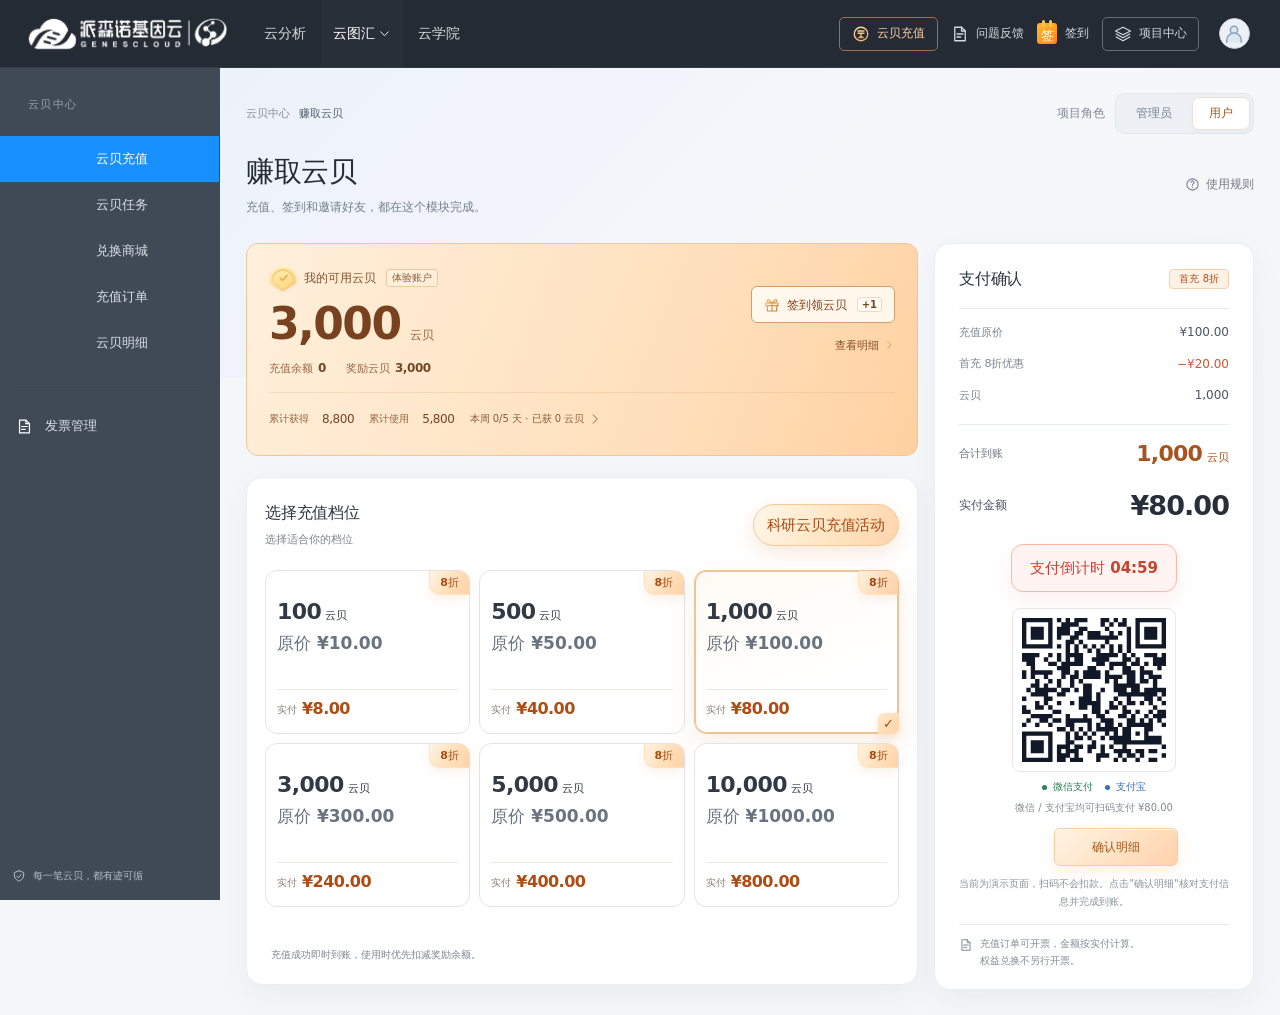
==== index.html @ a784f413 "Fix global click runtime" ====
<!DOCTYPE html>
<html lang="zh-CN">
<head>
  <meta charset="UTF-8">
  <meta name="viewport" content="width=device-width, initial-scale=1.0">
  <meta name="theme-color" content="#404a56">
  <title>云贝中心 · 云图汇</title>
  <style>
    :root{--accent:#d96b24;--accent-dark:#b95317;--accent-soft:#fff0e2;--ink:#29333d;--muted:#7b8791;--line:#e6ebef;--bg:#f6f8fa;--gold:#c48a37;--radius:14px;font-family:"PingFang SC","Hiragino Sans GB","Microsoft YaHei",system-ui,sans-serif;color:var(--ink);font-synthesis:none;--brand:#168286;--brand-soft:#edf6f6;--success:#328365;--success-soft:#ecf7f0}
    *{box-sizing:border-box}body{margin:0;background:var(--bg);font-size:14px;line-height:1.6}button,input,select{font:inherit}button,a{-webkit-tap-highlight-color:transparent}button{cursor:pointer}button{color:inherit}button:disabled{cursor:not-allowed}a{color:inherit;text-decoration:none}button,input,select{outline-offset:4px}button:focus-visible,a:focus-visible{outline:3px solid #edab6c}h1,h2,h3,p{margin:0}button svg{flex-shrink:0}.icon{width:20px;height:20px;fill:none;stroke:currentColor;stroke-width:1.7;stroke-linecap:round;stroke-linejoin:round;flex-shrink:0}.symbols{position:absolute;width:0;height:0;overflow:hidden}.num{font-family:"Avenir Next","DIN Alternate",system-ui,sans-serif;font-variant-numeric:tabular-nums;letter-spacing:-.035em}
    .sidebar{width:218px;background:#fff;position:fixed;left:0;top:0;bottom:0;z-index:20;border-right:1px solid var(--line);display:flex;flex-direction:column;padding:27px 17px 18px}.brand{display:flex;align-items:center;gap:11px;padding:0 14px 29px}.brand-mark{width:34px;height:34px;display:grid;place-items:center;background:var(--brand);border-radius:10px;color:#fff}.brand-mark .icon{width:25px;height:25px;stroke-width:1.8}.brand-name{font-size:23px;font-weight:700;letter-spacing:1px;line-height:1.2}.brand-caption{font-family:"Avenir Next",sans-serif;font-size:9px;letter-spacing:2.5px;color:#85949c;display:block;margin-top:5px}.nav-label{font-size:11px;color:#9ca5ad;padding:9px 17px 12px;letter-spacing:1px}.nav{display:flex;flex-direction:column;gap:7px}.nav-item{display:flex;align-items:center;gap:12px;height:44px;padding:0 15px;border:0;border-radius:8px;width:100%;background:transparent;text-align:left;color:#73808a}.nav-item.active{background:#f0f3f5;color:#33424d;font-weight:650}.nav-item.active:after{content:"";width:5px;height:5px;border-radius:50%;background:#82969f;margin-left:auto}.nav-item:hover{background:#f5f7f9}.nav-divider{height:1px;background:var(--line);margin:23px 14px 17px}.side-foot{margin-top:auto}.side-promo{background:#f3f6f8;padding:18px 15px;border-radius:10px;margin-bottom:17px}.side-promo .icon{color:var(--brand);width:26px;height:26px;margin-bottom:7px}.side-promo strong{display:block;font-size:13px}.side-promo p{font-size:11px;color:var(--muted);margin:4px 0 13px}.side-promo button{width:100%;border:1px solid #dfe6eb;background:#fff;border-radius:6px;padding:6px;font-size:12px;color:#617582}.profile{display:flex;gap:10px;align-items:center;padding:9px}.avatar{display:grid;place-items:center;width:35px;height:35px;border-radius:50%;background:#edf3f5;font-size:14px;color:#66818c;font-weight:600}.profile-info{flex:1;line-height:1.5}.profile-info strong{display:block;font-weight:600;font-size:12px}.profile-info small{color:#9aa6ad;font-size:10px}.profile>.icon{width:15px;color:#9aa6ad}
    .main{margin-left:218px;min-width:0}.topbar{height:69px;background:#fff;border-bottom:1px solid var(--line);padding:0 35px;display:flex;align-items:center;justify-content:space-between;gap:15px}.breadcrumb{display:flex;align-items:center;gap:11px;color:#98a3ac;font-size:12px}.breadcrumb .icon{width:15px;height:15px}.breadcrumb strong{font-weight:500;color:#4b5e6b}.top-actions{display:flex;gap:23px;align-items:center}.top-link{display:flex;gap:6px;align-items:center;background:none;border:0;color:#7a8993;font-size:12px;padding:5px 0}.top-link .icon{width:16px;height:16px}.notice-btn{position:relative;display:grid;place-items:center;border:0;background:none;color:#8796a0;padding:3px}.notice-btn:after{content:"";width:5px;height:5px;background:#d8a35a;border-radius:50%;position:absolute;right:5px;top:3px}.mini-avatar{height:29px;width:29px}.mobile-menu{display:none}.content{max-width:1450px;margin:0 auto;padding:29px 36px 24px}.page-head{display:flex;align-items:center;justify-content:space-between;gap:20px;margin-bottom:24px}.page-head h1{font-size:26px;letter-spacing:-.7px;font-weight:650;margin-bottom:3px}.page-head p{color:var(--muted);font-size:12px}.subtle-btn{background:none;border:0;display:flex;align-items:center;gap:6px;color:#7e8e99;font-size:12px;padding:7px 0}.subtle-btn .icon{width:15px;height:15px}
    .overview{display:grid;grid-template-columns:1.64fr 1fr;gap:19px;margin-bottom:25px}.wallet{padding:24px 28px 19px;border-radius:var(--radius);background:linear-gradient(112deg,#fff3dd 0%,#ffdfb2 55%,#ffbd86 100%);position:relative;overflow:hidden;min-height:208px;border:1px solid #f4dbbf}.wallet-inner{position:relative;z-index:2}.wallet-label{display:flex;align-items:center;gap:7px;color:#a47345;font-size:12px}.wallet-label .icon{width:17px;height:17px;color:#bd843b}.wallet-label .demo-label{font-size:9px;color:#b98c5b;border:1px solid #eacaa2;padding:0 5px;border-radius:3px;margin-left:3px}.balance-row{display:flex;align-items:baseline;gap:9px;margin-top:6px;line-height:1.3}.balance-row strong{font-size:49px;font-weight:650;color:#79421f}.balance-row span{color:#a26e40;font-size:12px}.wallet-under{display:flex;align-items:center;gap:19px;margin-top:12px}.btn{border:1px solid #dfe5ea;border-radius:6px;background:#fff;padding:9px 17px;display:inline-flex;justify-content:center;align-items:center;gap:7px;line-height:1.4;font-size:12px;font-weight:500;transition:background .15s,border-color .15s,transform .15s}.btn:hover{background:#f5f8fa;border-color:#bccbd4}.btn.primary{color:#fff;background:linear-gradient(120deg,#ed923e,#de6b28);border-color:#df782e;box-shadow:0 3px 9px #dc76291a}.btn.primary:hover{background:linear-gradient(120deg,#e58531,#c95a1b);border-color:var(--accent-dark)}.btn .icon{width:14px;height:14px}.wallet-under .btn{padding:7px 14px;font-size:11px;border:1px solid #dfe5ea}.wallet-link{border:0;background:none;color:#a46e3c;font-size:11px;display:flex;align-items:center;gap:4px;padding:3px 0}.wallet-link .icon{width:12px;height:12px}.wallet-bottom{display:flex;align-items:center;gap:22px;margin-top:19px;font-size:10px;color:#ac845d}.wallet-bottom span{display:flex;gap:7px;align-items:center}.wallet-bottom b{font-size:12px;color:#8d6038;font-weight:500}.wallet-bottom .divider{height:10px;width:1px;background:#e8c49c}.wallet-art{position:absolute;right:12px;top:11px;width:245px;height:192px;pointer-events:none}.rights-card{background:#fff;border:1px solid var(--line);border-radius:var(--radius);padding:20px 23px}.panel-heading{display:flex;justify-content:space-between;align-items:center;gap:12px;margin-bottom:15px}.panel-heading h2{font-size:14px;font-weight:600}.panel-heading button{font-size:10px;color:var(--muted);border:0;background:none;display:flex;gap:3px;align-items:center}.panel-heading .icon{width:11px;height:11px}.storage-title{display:flex;align-items:center;gap:9px;margin-bottom:8px;font-size:11px;color:#748591}.storage-title>.icon{color:#7b9da9;width:17px;height:17px}.storage-title strong{font-family:"Avenir Next",system-ui,sans-serif;font-size:13px;font-weight:600;color:#4d6471;margin-left:auto}.storage-title strong span{color:#9cabb4;font-weight:400;font-size:11px}.progress{height:5px;background:#eef3f5;border-radius:3px;overflow:hidden}.progress div{height:100%;background:#85a9b8;border-radius:3px;transition:width .3s}.storage-note{font-size:10px;color:#8b9ba5;margin-top:6px}.rights-bottom{border-top:1px solid var(--line);display:flex;align-items:center;gap:9px;padding-top:13px;margin-top:15px}.rights-icon{width:30px;height:30px;border-radius:7px;background:#eff4f6;color:#7294a3;display:grid;place-items:center}.rights-icon .icon{width:17px;height:17px}.rights-bottom strong{font-size:11px;font-weight:500;display:block}.rights-bottom small{color:#8599a3;font-size:9px;display:block}.tag{display:inline-flex;align-items:center;gap:4px;color:var(--success);font-size:10px;border-radius:4px;background:var(--success-soft);padding:3px 7px;white-space:nowrap}.rights-bottom .tag{margin-left:auto;background:var(--success-soft);color:var(--success)}
    .tabs{display:flex;gap:32px;border-bottom:1px solid #e0e7ec;align-items:center;margin-bottom:22px}.tab{position:relative;display:flex;align-items:center;gap:7px;background:none;border:0;padding:0 1px 14px;font-size:14px;color:#7b8b97;white-space:nowrap}.tab.active{color:#357a8c;font-weight:600}.tab.active:after{content:"";position:absolute;bottom:-1px;height:3px;border-radius:2px;background:#357a8c;left:0;right:0}.tab-count{border-radius:4px;background:#eaf0f3;color:#8599a5;padding:0 5px;font-size:9px}.tab.active .tab-count{background:#e8f2f6;color:#357a8c}.tab-aside{margin-left:auto;font-size:10px;color:#95a4ad;display:flex;align-items:center;gap:5px;padding-bottom:14px;white-space:nowrap}.tab-aside .icon{width:12px;height:12px}.page-panel[hidden]{display:none}.toolbar{display:flex;justify-content:space-between;gap:16px;align-items:center;margin-bottom:19px}.categories{display:flex;gap:7px;flex-wrap:wrap}.category{border:1px solid transparent;border-radius:5px;background:none;padding:5px 12px;color:#7c8c96;font-size:11px;white-space:nowrap}.category.active{background:#eaf1f5;color:#557585;font-weight:600}.category:hover{background:#f0f4f7}.search{position:relative;display:flex;align-items:center}.search .icon{position:absolute;left:10px;width:14px;height:14px;color:#9caab3}.search input{width:192px;background:#fff;border:1px solid var(--line);border-radius:6px;padding:7px 10px 7px 32px;font-size:11px;color:var(--ink);outline-color:#9bbbc9}.search input::placeholder{color:#a6b3bc}.shop-heading{display:flex;align-items:center;gap:9px;margin-bottom:15px}.shop-heading h2{font-size:15px;font-weight:600}.shop-heading span{font-size:10px;color:#97a5ad}.shop-heading .sort{margin-left:auto;border:0;background:none;color:#8b9da8;display:flex;align-items:center;gap:5px;font-size:10px;padding:3px 0}.sort .icon{width:13px;height:13px}.product-grid{display:grid;grid-template-columns:repeat(3,minmax(0,1fr));gap:18px}.product-card{border:1px solid #e1e8ed;background:#fff;border-radius:11px;overflow:hidden;transition:border-color .2s,box-shadow .2s,transform .2s}.product-card:hover{border-color:#c6d5de;box-shadow:0 9px 24px #35516b0d;transform:translateY(-3px)}.product-art{height:128px;position:relative;overflow:hidden;display:grid;place-items:center}.product-art>svg{width:100%;height:100%}.product-badge{position:absolute;top:11px;left:13px;font-size:9px;background:#ffffffd9;padding:2px 7px;border-radius:4px;color:#819890;z-index:1;backdrop-filter:blur(5px)}.product-badge.gold{color:#b7802f;background:#fff8e9}.product-body{padding:16px 18px 17px}.product-body h3{font-size:14px;font-weight:600;letter-spacing:.1px;display:flex;align-items:center;gap:6px}.product-body h3 small{font-size:8px;font-weight:500;background:#f0edf8;color:#8e7ba9;padding:1px 4px;border-radius:3px}.product-desc{font-size:11px;color:#80909b;margin-top:5px;white-space:nowrap}.product-meta{display:flex;gap:7px;align-items:center;font-size:9px;color:#91a0aa;margin-top:12px}.product-meta .icon{width:11px;height:11px}.product-meta i{height:9px;width:1px;background:#e2e8ed;margin:0 2px}.product-footer{display:flex;align-items:center;justify-content:space-between;border-top:1px solid #edf1f4;margin-top:14px;padding-top:13px;gap:7px}.price{display:flex;align-items:baseline;gap:5px;color:#3b5363}.price strong{font-size:23px;font-weight:600;line-height:1}.price span{font-size:10px}.exchange-btn{color:#4d7184;background:#f1f6f9;border:1px solid #dee8ee;border-radius:5px;padding:6px 12px;font-size:11px;white-space:nowrap}.exchange-btn:hover{background:linear-gradient(120deg,#ed923e,#de6b28);color:#fff;border-color:var(--accent)}.exchange-btn:disabled{color:#a2afb8;background:#f3f5f7;border-color:#e4e9ee}.no-results{text-align:center;border:1px dashed #d8e3eb;background:#fff;border-radius:12px;padding:45px;color:#8195a3;grid-column:1/-1;font-size:13px}.no-results .icon{width:36px;height:36px;margin-bottom:8px;color:#a3bac7}.no-results p{font-size:11px;margin-top:4px}
    .bundle{display:flex;align-items:center;gap:17px;background:#f0f4f7;border:1px solid #e0e8ef;border-radius:10px;padding:17px 21px;margin-top:20px}.bundle-icon{background:#f8fafc;border:1px solid #dbe5ee;display:grid;place-items:center;width:42px;height:42px;border-radius:10px;color:#8ca2b6;flex-shrink:0}.bundle-icon .icon{width:24px;height:24px}.bundle-copy{flex:1}.bundle h3{font-size:12px;font-weight:600;color:#557083}.bundle p{font-size:10px;color:#889bab;margin-top:4px}.bundle-cost{font-size:19px;color:#526d81;font-weight:600;white-space:nowrap}.bundle-cost small{font-size:10px;font-weight:400;margin-left:4px}.bundle .btn{background:#fff;border-color:#d8e3eb;color:#648196;font-size:10px;padding:7px 12px;border:1px solid #dfe5ea}.footer{display:flex;align-items:center;justify-content:center;gap:18px;font-size:9px;color:#9daab3;padding-top:24px}.footer span{display:flex;align-items:center;gap:4px}.footer .icon{width:11px;height:11px}.footer button{border:0;background:none;font-size:9px;color:#92a3ae;padding:0}.footer i{height:8px;width:1px;background:#dce5eb}
    .list-card{border:1px solid var(--line);background:#fff;border-radius:11px;overflow:hidden}.list-head{padding:19px 21px;display:flex;align-items:center;gap:12px;border-bottom:1px solid var(--line)}.list-head h2{font-size:14px;font-weight:600}.list-head small{color:#8da0ac;font-size:11px}.list-head .btn{margin-left:auto;padding:6px 11px;font-size:11px;border:1px solid #dfe5ea}.list-tools{display:flex;justify-content:space-between;align-items:center;gap:12px;margin-bottom:18px}.select{appearance:auto;border:1px solid var(--line);border-radius:6px;padding:7px 27px 7px 11px;background:#fff;color:#728b9b;font-size:12px}.table-wrap{overflow-x:auto}table{border-collapse:collapse;width:100%;font-size:12px;white-space:nowrap}th{text-align:left;background:#f8fafc;color:#8b9eab;font-weight:400;font-size:11px;padding:12px 20px}td{padding:18px 20px;border-top:1px solid #eef2f5;color:#758a9b}.order-cell{display:flex;align-items:center;gap:11px}.order-mini{width:37px;height:37px;border-radius:8px;background:#f0f5f8;color:#7b99ae;display:grid;place-items:center}.order-mini .icon{width:21px;height:21px}.order-name{font-size:12px;font-weight:500;color:#465e70}.order-id{font-size:9px;color:#9cabb8;margin-top:3px;font-family:system-ui,sans-serif;letter-spacing:.2px}.table-action{border:0;background:none;color:#3e7f9b;font-size:11px;padding:4px 0;margin-right:13px}.table-action:last-child{margin-right:0}.table-action:hover{text-decoration:underline}.table-action:disabled{color:#a6b4be;cursor:default;text-decoration:none}.subtext{display:block;font-size:10px;color:#98a9b6;margin-top:4px}.tag.pending{background:#fff6e6;color:#b79146}.positive{color:#4c9276}.negative{color:#b0835f}.pagination{display:flex;justify-content:space-between;align-items:center;padding:15px 20px;border-top:1px solid var(--line);font-size:10px;color:#9aabb8}.page-number{display:grid;place-items:center;width:25px;height:25px;background:#edf3f7;color:#62849c;border-radius:4px}.info-line{display:flex;align-items:flex-start;gap:7px;color:#8b9ba7;font-size:11px;margin-top:16px}.info-line .icon{width:14px;height:14px;margin-top:2px}.invoice-banner{display:flex;gap:14px;align-items:center;background:#f0f5fa;border:1px solid #e0e9f2;border-radius:10px;padding:19px 22px;margin-bottom:20px}.invoice-banner>.icon{height:31px;width:31px;color:#789ab5}.invoice-banner h2{font-size:14px;font-weight:600}.invoice-banner p{font-size:11px;color:#849bb0;margin-top:3px}.invoice-banner .btn{margin-left:auto;flex-shrink:0;border:1px solid #dfe5ea}.check-cell{width:20px;padding-right:0}input[type="checkbox"]{accent-color:#3f8798;width:14px;height:14px;vertical-align:middle}.invoice-summary{display:flex;align-items:center;gap:13px;border-top:1px solid var(--line);background:#fbfcfd;padding:16px 20px;font-size:11px;color:#8499ab}.invoice-summary b{color:#405c74;font-size:21px;font-weight:600}.invoice-summary .btn{margin-left:auto;border:1px solid #dfe5ea}.btn:disabled{background:#f1f4f6!important;border-color:#e1e7eb!important;color:#a0acb4!important}.records-summary{display:grid;grid-template-columns:repeat(3,1fr);gap:17px;margin-bottom:20px}.record-stat{padding:18px 22px;border:1px solid var(--line);border-radius:10px;background:#fff}.record-stat span{font-size:11px;color:#879cae}.record-stat strong{display:block;font-size:26px;font-weight:600;color:#4e6b82;margin-top:5px}
    .overlay{position:fixed;inset:0;z-index:100;background:#24374755;backdrop-filter:blur(4px);display:flex;align-items:center;justify-content:center;padding:20px}.overlay[hidden]{display:none}.modal{width:490px;max-width:100%;max-height:calc(100dvh - 40px);overflow-y:auto;background:#fff;border-radius:16px;box-shadow:0 22px 90px #1c334833;animation:rise .18s ease-out}.modal-top{padding:23px 25px 0;display:flex;justify-content:space-between;align-items:center;gap:12px}.modal-top h2{font-size:18px;font-weight:600}.close-btn{display:grid;place-items:center;width:27px;height:27px;border-radius:6px;border:0;background:#f2f5f7;color:#8c9eab}.close-btn .icon{width:17px;height:17px}.modal-content{padding:20px 25px 24px}.modal-intro{font-size:12px;color:#8296a7;margin-bottom:18px}.exchange-preview{background:#f4f7fa;border:1px solid #e5ecf2;border-radius:9px;padding:17px;display:flex;gap:13px;align-items:center;margin-bottom:17px}.exchange-preview>.icon{width:31px;height:31px;color:#799cb6}.exchange-preview h3{font-size:14px;font-weight:600}.exchange-preview p{font-size:11px;color:#8ca1b2;margin-top:5px}.detail-line{display:flex;justify-content:space-between;align-items:center;padding:9px 0;gap:15px;font-size:12px;color:#8298aa}.detail-line strong{font-size:13px;color:#4f6a81;font-weight:500;text-align:right}.detail-line .price{font-size:22px;font-weight:600;color:#3b5363}.detail-line.total{border-top:1px solid var(--line);margin-top:8px;padding-top:15px}.modal-note{display:flex;align-items:flex-start;gap:7px;border-radius:7px;padding:11px 12px;background:#fff8eb;color:#a16f29;font-size:10px;margin-top:15px;line-height:1.8;border:1px solid #f2dfbc}.modal-note .icon{width:14px;height:14px;margin-top:2px}.modal-actions{display:flex;justify-content:flex-end;gap:10px;margin-top:24px}.modal-actions .btn{min-width:88px;border:1px solid #dfe5ea}.modal-error{font-size:11px;color:#c24e4e;background:#fff2f0;padding:9px 12px;border-radius:6px;margin-top:14px}.modal-error[hidden]{display:none}.success-icon{display:grid;place-items:center;width:58px;height:58px;border-radius:50%;background:var(--success-soft);margin:4px auto 15px;color:var(--success)}.success-icon .icon{width:29px;height:29px;stroke-width:2}.success-title{text-align:center;font-size:21px!important;font-weight:600}.success-desc{text-align:center;color:#8aa0b0;font-size:12px;margin-top:8px;margin-bottom:23px}.modal-links{display:flex;gap:9px;justify-content:center}.field{display:flex;flex-direction:column;gap:7px;margin-bottom:16px}.field label{font-size:12px;color:#526777}.field label span{color:#df883d}.field input,.field select{padding:10px 12px;border:1px solid #dbe3e9;border-radius:6px;background:#fff;font-size:12px;color:#3a5264;width:100%;outline-color:#8caebf}.field input::placeholder{color:#aab8c3}.field small{font-size:10px;color:#90a0ae}.radio-group{display:flex;gap:11px;margin-bottom:18px}.radio-btn{background:#fff;border:1px solid #dce5ec;border-radius:6px;flex:1;padding:9px;text-align:center;font-size:12px;color:#839bab}.radio-btn.selected{background:#eef5f9;border-color:#9cbccd;color:#4e7d97}.form-row{display:grid;grid-template-columns:1fr 1fr;gap:15px}.rule{margin-bottom:18px}.rule h3{font-size:13px;font-weight:600;margin-bottom:5px}.rule p{font-size:12px;color:#8097a8;line-height:1.9}.rule:last-child{margin-bottom:0}.toast{position:fixed;top:23px;left:calc(50% + 95px);transform:translateX(-50%);z-index:200;display:flex;align-items:center;gap:8px;color:var(--success);background:#fff;border:1px solid #d3e9db;box-shadow:0 7px 26px #274f3916;border-radius:8px;padding:11px 20px;font-size:12px;max-width:calc(100vw - 30px)}.toast[hidden]{display:none}.toast .icon{width:17px;height:17px;flex-shrink:0}.privacy-note{font-size:10px;color:#96a6b5;line-height:1.8;margin-top:12px}.modal-body-open{overflow:hidden}@keyframes rise{from{opacity:0;transform:translateY(8px)}to{opacity:1;transform:translateY(0)}}
    @media(min-width:1550px){.content{padding-top:35px}.overview{margin-bottom:30px}.wallet{min-height:222px;padding:27px 32px}.wallet-art{right:30px;top:17px}.product-art{height:145px}.product-body{padding:20px 22px}.product-desc{margin-top:7px;color:#80909b}.product-meta{margin-top:16px;color:#91a0aa}.product-footer{margin-top:17px;padding-top:16px;border-top:1px solid #edf1f4}.product-grid{gap:22px}.rights-card{padding:24px 26px}.rights-bottom{margin-top:20px;padding-top:18px}}
    @media(max-width:1180px){.sidebar{width:190px;padding-left:12px;padding-right:12px}.brand{padding-left:11px;gap:8px}.brand-name{font-size:21px}.main{margin-left:190px}.content{padding:25px}.topbar{padding:0 25px}.wallet-art{width:195px;right:-5px;opacity:.75}.wallet{padding-left:23px}.wallet-bottom{gap:11px}.overview{grid-template-columns:1.45fr 1fr;gap:15px}.product-body{padding:14px}.product-desc{font-size:10px;color:#80909b}.product-grid{gap:13px}.product-footer{gap:5px;border-top:1px solid #edf1f4}.exchange-btn{padding:6px 9px;color:#4d7184;background:#f1f6f9;border:1px solid #dee8ee}.tab-aside{display:none;color:#95a4ad}.categories{gap:2px}.category{padding:5px 9px;color:#7c8c96}.search input{width:165px;outline-color:#9bbbc9}.rights-card{padding:20px}.toast{left:calc(50% + 90px);color:var(--success);border:1px solid #d3e9db;box-shadow:0 7px 26px #274f3916}}
    @media(max-width:960px){.sidebar{width:76px;padding:26px 10px 15px}.brand{padding:0 10px 29px}.brand>div:last-child,.nav-label,.nav-item span,.nav-item.active:after,.nav-divider,.side-promo,.profile-info,.profile>.icon{display:none;color:#9aa6ad}.nav{gap:12px}.nav-item{justify-content:center;padding:0;color:#73808a}.nav-item .icon{width:22px;height:22px}.profile{justify-content:center;padding:5px}.main{margin-left:76px}.overview{grid-template-columns:1.35fr 1fr}.wallet-art{width:185px;right:-30px;opacity:.6}.wallet-bottom{font-size:9px}.wallet-bottom b{font-size:11px}.top-actions{gap:17px}.product-grid{gap:13px}.product-body h3{font-size:13px}.product-desc{white-space:normal;min-height:32px;line-height:1.7;color:#80909b}.product-art{height:115px}.product-meta{font-size:8px;gap:4px;color:#91a0aa}.exchange-btn{font-size:10px;padding:6px 8px;color:#4d7184;background:#f1f6f9;border:1px solid #dee8ee}.price strong{font-size:21px}.bundle{gap:12px;padding:15px;background:#f0f4f7;border:1px solid #e0e8ef}.bundle-cost{font-size:17px;color:#526d81}.toast{left:calc(50% + 35px);color:var(--success);border:1px solid #d3e9db;box-shadow:0 7px 26px #274f3916}}
    @media(max-width:760px){.content{padding:22px 20px}.topbar{height:59px;padding:0 20px}.top-actions .top-link{display:none;color:#7a8993}.page-head h1{font-size:23px}.page-head{margin-bottom:19px}.overview{grid-template-columns:1fr}.wallet{min-height:206px}.wallet-art{right:5px;opacity:1;width:245px}.rights-card{display:none}.product-grid{grid-template-columns:repeat(2,minmax(0,1fr));gap:14px}.product-body{padding:15px}.product-desc{font-size:10px;min-height:auto;color:#80909b}.product-art{height:119px}.product-meta{font-size:9px;gap:6px;color:#91a0aa}.exchange-btn{font-size:11px;color:#4d7184;background:#f1f6f9;border:1px solid #dee8ee}.tabs{gap:23px;margin-bottom:18px;border-bottom:1px solid #e0e7ec}.tab{font-size:12px;padding-bottom:12px;color:#7b8b97}.toolbar{flex-wrap:wrap;gap:13px}.categories{order:1;flex-basis:100%;gap:5px}.search{margin-left:auto}.search input{width:177px;outline-color:#9bbbc9}.toolbar .search{display:none}.category{font-size:10px;padding:5px 10px;color:#7c8c96}.bundle-copy p{max-width:230px}.bundle-cost{display:none;color:#526d81}.bundle .btn{font-size:10px;border:1px solid #dfe5ea;background:#fff;border-color:#d8e3eb;color:#648196}.footer{gap:9px;font-size:8px;color:#9daab3}.record-stat{padding:15px}.record-stat strong{font-size:22px;color:#4e6b82}.list-head{padding:17px}.invoice-banner{padding:17px;background:#f0f5fa;border:1px solid #e0e9f2}.invoice-banner p{max-width:290px;color:#849bb0}.invoice-banner .btn{font-size:10px;padding:7px;border:1px solid #dfe5ea}.list-tools{flex-wrap:wrap}.table-wrap table{min-width:640px}}
    @media(max-width:520px){.sidebar{display:none}.main{margin-left:0}.mobile-menu{display:grid}.topbar{height:54px;padding:0 17px}.breadcrumb{gap:8px;font-size:11px;color:#98a3ac}.top-actions{gap:13px}.content{padding:22px 16px}.page-head h1{font-size:24px}.page-head p{font-size:11px}.subtle-btn{font-size:10px;color:#7e8e99}.overview{margin-bottom:23px}.wallet{padding:22px 23px 18px;min-height:205px}.wallet-art{width:195px;right:-13px;top:25px}.balance-row strong{font-size:47px}.wallet-bottom{font-size:9px;gap:17px}.wallet-bottom b{font-size:11px}.tabs{gap:24px;overflow-x:auto;border-bottom:1px solid #e0e7ec}.tab{font-size:12px;flex-shrink:0;color:#7b8b97}.tab-count{font-size:8px;background:#eaf0f3;color:#8599a5}.category{padding:5px 9px;color:#7c8c96}.categories{gap:3px}.toolbar{margin-bottom:17px}.shop-heading h2{font-size:14px}.shop-heading span{font-size:9px;color:#97a5ad}.product-grid{gap:11px}.product-art{height:103px}.product-badge{top:8px;left:9px;font-size:8px;padding:1px 5px;color:#819890}.product-body{padding:12px}.product-body h3{font-size:12px}.product-body h3 small{display:none;background:#f0edf8;color:#8e7ba9}.product-desc{font-size:9px;min-height:31px;line-height:1.7;margin-top:5px;color:#80909b}.product-meta{font-size:8px;gap:4px;margin-top:10px;color:#91a0aa}.product-meta .icon{width:10px;height:10px}.product-footer{flex-wrap:wrap;padding-top:11px;margin-top:11px;gap:10px;border-top:1px solid #edf1f4}.price strong{font-size:22px}.price span{font-size:9px}.exchange-btn{font-size:10px;padding:5px 8px;width:100%;color:#4d7184;background:#f1f6f9;border:1px solid #dee8ee}.bundle{padding:14px;gap:10px;flex-wrap:wrap;background:#f0f4f7;border:1px solid #e0e8ef}.bundle-icon{width:34px;height:34px;border-radius:8px;background:#f8fafc;border:1px solid #dbe5ee;color:#8ca2b6}.bundle-icon .icon{width:20px;height:20px}.bundle h3{font-size:11px;color:#557083}.bundle p{font-size:9px;color:#889bab}.bundle .btn{margin-left:auto;padding:6px 9px;border:1px solid #dfe5ea;background:#fff;border-color:#d8e3eb;color:#648196}.bundle-copy{min-width:180px}.bundle .btn{display:none;border:1px solid #dfe5ea;background:#fff;border-color:#d8e3eb;color:#648196}.footer{flex-wrap:wrap;gap:10px;line-height:1.2;padding:22px 0 5px;color:#9daab3}.footer span:first-child{flex-basis:100%;justify-content:center}.toast{left:50%;top:14px;min-width:230px;font-size:11px;color:var(--success);border:1px solid #d3e9db;box-shadow:0 7px 26px #274f3916}.records-summary{gap:8px}.record-stat{padding:13px 11px}.record-stat span{font-size:9px;color:#879cae}.record-stat strong{font-size:22px;color:#4e6b82}.list-head h2{font-size:13px}.list-head small{font-size:9px;color:#8da0ac}.list-head{padding:15px 13px;gap:7px}.list-head .btn{padding:5px 8px;font-size:9px;border:1px solid #dfe5ea}.info-line{font-size:10px;color:#8b9ba7}.invoice-banner{gap:10px;padding:15px;background:#f0f5fa;border:1px solid #e0e9f2}.invoice-banner>.icon{width:25px;color:#789ab5}.invoice-banner h2{font-size:12px}.invoice-banner p{font-size:9px;color:#849bb0}.invoice-banner .btn{display:none;border:1px solid #dfe5ea}.invoice-summary{gap:8px;font-size:10px;padding:14px 12px;background:#fbfcfd;color:#8499ab}.invoice-summary b{font-size:19px;color:#405c74}.invoice-summary .btn{padding:7px 10px;font-size:11px;border:1px solid #dfe5ea}.overlay{padding:13px;background:#24374755}.modal{max-height:calc(100dvh - 26px);box-shadow:0 22px 90px #1c334833}.modal-content{padding:18px 20px 22px}.modal-top{padding:21px 20px 0}.form-row{gap:10px}.modal-note{font-size:9px;background:#fff8eb;color:#a16f29;border:1px solid #f2dfbc}.list-tools .search input{width:155px;outline-color:#9bbbc9}}
    .checkin-bonus{font-family:"Avenir Next",system-ui,sans-serif;font-size:10px;font-weight:600;background:#ffffff30;border:1px solid #ffffff40;line-height:1.3;padding:1px 5px;border-radius:4px;margin-left:3px}.wallet-under .btn:disabled{background:#f1f4f6!important;border-color:#e1e7eb!important;color:#a0acb4!important;box-shadow:none}.wallet-checkin-hint{font-size:10px}
    [hidden]{display:none!important}
    @media(prefers-reduced-motion:reduce){*,*:before,*:after{animation:none!important;transition:none!important;scroll-behavior:auto!important}}
  
    .tag.neutral{background:#f0f3f5;color:#8b9ba8}.record-stat strong.positive{color:var(--success)}.wallet-week-link{border:0;background:none;display:flex;align-items:center;gap:4px;padding:0;font-size:10px;color:#a77849;text-align:left}.wallet-week-link .icon{width:11px;height:11px}.wallet-week-link:hover{text-decoration:underline}.wallet-under .btn.is-signed{background:#fff4e4!important;border-color:#e9ceac!important;color:#ab8051!important;box-shadow:none}
    .modal.checkin-modal{width:810px}.checkin-modal .modal-top{padding:26px 30px 0}.checkin-modal .modal-content{padding:18px 30px 28px}.checkin-intro{display:flex;justify-content:space-between;gap:12px;align-items:center;margin-bottom:20px}.checkin-intro p{font-size:12px;color:#8192a0}.checkin-period{font-size:10px;color:#8297a6;background:#f3f6f8;border-radius:20px;padding:4px 10px;white-space:nowrap}.checkin-summary{display:grid;grid-template-columns:1.2fr 1fr 1fr;gap:12px;margin-bottom:25px}.checkin-stat{background:#f7f9fb;border:1px solid #edf1f5;border-radius:10px;padding:16px 18px}.checkin-stat>span{display:block;font-size:11px;color:#8496a5}.checkin-stat strong{font-size:27px;font-weight:600;color:#3a5163;display:flex;align-items:baseline;gap:5px;margin-top:5px;line-height:1.3}.checkin-stat small{font-size:11px;font-weight:400;color:#94a4b0;letter-spacing:0;white-space:nowrap}.checkin-stat.reward strong{color:#de8132}.checkin-stat.reward{background:#fffbf3;border-color:#f5e9d4}.checkin-track-head{display:flex;justify-content:space-between;align-items:center;gap:8px;margin-bottom:14px}.checkin-track-head strong{font-size:12px;font-weight:500;color:#5a7181}.checkin-track-head>span{font-size:10px;color:#9aa7b1}.checkin-days{display:grid;grid-template-columns:repeat(5,minmax(0,1fr));gap:9px;margin-bottom:23px}.checkin-day{text-align:center;padding:13px 2px 10px;position:relative;border-radius:11px;background:#fafbfc;border:1px solid #edf1f4}.checkin-day .day-amount{display:block;color:#8c9baa;font-size:17px;font-weight:600;margin-bottom:7px;line-height:1.2}.checkin-day .day-label{display:block;font-size:10px;color:#8194a2;margin-top:7px}.checkin-day .day-state{display:block;min-height:16px;font-size:9px;color:#a3afba;margin-top:3px}.checkin-day .day-coin{width:45px;height:45px;margin:0 auto;border-radius:50%;display:grid;place-items:center;background:linear-gradient(140deg,#fff8de,#f7db99);border:2px solid #fae3a7;box-shadow:inset 0 0 0 3px #fff0c2;color:#c79d45}.day-coin .icon{width:24px;height:24px;stroke-width:1.6}.checkin-day.milestone .day-amount{color:#d98b37}.checkin-day.current{border-color:#efbd79;background:#fff8ed;box-shadow:0 3px 9px #c98c3e0c}.checkin-day.current .day-state{color:#c58a3a}.checkin-day.current .day-amount{color:#d97e26}.checkin-day.done{background:#f8faf9;border-color:#e4ece7}.checkin-day.done .day-coin{background:#f2f4ee;border-color:#e2e6d7;box-shadow:inset 0 0 0 3px #f9faf4;color:#8eac91}.checkin-day.done .day-amount{color:#a2b3a7}.checkin-day.done .day-state{color:#679979}.checkin-day.done .day-label{color:#8a9e91}.checkin-success{display:flex;align-items:center;gap:9px;padding:11px 14px;background:#eff8f2;border:1px solid #dbebdf;border-radius:8px;color:#4b8761;font-size:12px;margin-bottom:18px}.checkin-success .icon{width:17px;height:17px}.checkin-success strong{font-weight:600}.checkin-bottom{display:flex;align-items:center;gap:22px;margin-bottom:18px}.checkin-progress{flex:1}.checkin-progress-label{display:flex;justify-content:space-between;gap:9px;font-size:10px;color:#8b9eaa;margin-bottom:7px}.checkin-progress-label strong{color:#5f7d8d;font-weight:500}.checkin-progress .progress{height:5px}.checkin-progress .progress>div{background:#9bb5c3}.checkin-bottom .btn{min-width:170px;padding:11px 16px}.checkin-rules{border-top:1px solid #edf1f4;padding-top:15px;display:flex;gap:8px;align-items:flex-start;font-size:10px;color:#94a4b0;line-height:1.9}.checkin-rules>.icon{width:14px;height:14px;margin-top:2px;color:#b5c1ca}.checkin-rules b{color:#738a9b;font-weight:500}.checkin-milestone-note{font-size:9px;color:#bb914d;margin-top:5px}
    @media(max-width:620px){.checkin-modal .modal-top{padding:22px 20px 0}.checkin-modal .modal-content{padding:16px 17px 22px}.checkin-intro{gap:6px;align-items:flex-start}.checkin-intro p{font-size:11px;max-width:180px}.checkin-period{font-size:9px;padding:4px 7px}.checkin-summary{gap:8px;margin-bottom:20px}.checkin-stat{padding:12px 10px}.checkin-stat>span{font-size:9px}.checkin-stat strong{font-size:23px}.checkin-stat small{font-size:9px}.checkin-stat:last-child small{display:none}.checkin-days{gap:4px;margin-bottom:19px}.checkin-day{padding:11px 0 8px;border-radius:7px}.checkin-day .day-amount{font-size:14px;margin-bottom:8px}.checkin-day .day-coin{width:31px;height:31px;border-width:1px;box-shadow:inset 0 0 0 2px #fff0c2}.day-coin .icon{width:18px;height:18px}.checkin-day .day-label{font-size:8px}.checkin-day .day-state{font-size:7px}.checkin-track-head strong{font-size:11px}.checkin-track-head>span{font-size:9px}.checkin-bottom{flex-direction:column;gap:14px;align-items:stretch}.checkin-progress-label{font-size:10px}.checkin-bottom .btn{width:100%}.checkin-rules{font-size:9px}.checkin-success{font-size:11px;padding:10px}.wallet-week-link{font-size:9px}}

    /* Readable controls, clear outcomes and complete mobile flows. */
    :root{--muted:#617381}
    .nav-label{color:#72818c}.nav-item{color:#5b6d7a}.brand-caption{color:#667e8b}.profile-info small{font-size:11px;color:#687e8b}
    .notice-btn:after{display:none}.top-link,.breadcrumb{font-size:12px;color:#617583}.subtle-btn{font-size:12px;color:#617583;min-height:40px}
    .page-head p{font-size:13px}.btn{font-size:13px;min-height:40px}.btn .icon{width:16px;height:16px}.close-btn{width:40px;height:40px}
    .wallet{min-height:246px}.wallet-label{color:#85592e;font-size:13px}.wallet-label .demo-label{font-size:10px;color:#88623c}.wallet-under .btn{min-height:40px;font-size:12px}.wallet-link{font-size:12px;min-height:40px;color:#855c35}
    .wallet-bottom{font-size:11px;color:#855d39;flex-wrap:wrap;gap:10px 18px}.wallet-bottom b{font-size:13px;color:#704624}.wallet-week-link{font-size:12px;color:#80562f;min-height:32px}.wallet-week-link .icon{width:14px;height:14px}.wallet-under .btn.is-signed{color:#735233!important}
    .wallet-art{top:14px;right:7px}.rights-card{padding:22px}.panel-heading h2{font-size:15px}.panel-heading button{font-size:12px;min-height:36px;color:#5e7583}.storage-title{font-size:13px;color:#5a707e}.storage-title strong{font-size:15px}.storage-title strong span{color:#647987;font-size:12px}.storage-note{font-size:12px;color:#617886}.rights-bottom strong{font-size:13px}.rights-bottom small{font-size:11px;color:#617886}.tag{font-size:11px}.tag.neutral{color:#617381}.rights-bottom{margin-top:18px}.rights-demo{font-size:11px;color:#6c7e89;margin-top:8px}
    .tabs{gap:30px;position:sticky;top:0;z-index:12;background:var(--bg);padding-top:10px}.tab{font-size:14px;color:#5e7381;min-height:44px}.tab-count{font-size:10px;color:#5e7381}.tab-aside{font-size:11px;color:#617886}
    .category{font-size:12px;color:#5b7180;min-height:36px}.search input{font-size:13px;min-height:40px;width:218px;color:#3a5264}.search input::placeholder{color:#748593}.shop-heading{flex-wrap:wrap;gap:8px}.shop-heading h2{font-size:16px}.shop-heading>span{font-size:12px;color:#617886}.shop-heading .sort{font-size:12px;padding:8px 26px 8px 10px;min-height:40px;background:#fff;border:1px solid var(--line);border-radius:6px;color:#526b7b;max-width:165px}
    .product-body h3{font-size:15px;line-height:1.5;min-height:23px}.product-desc{font-size:12px;white-space:normal;color:#617583;line-height:1.7;min-height:41px}.product-meta{font-size:11px;color:#627987;flex-wrap:wrap;gap:5px}.product-meta .icon{width:13px;height:13px}.product-badge{font-size:10px;color:#536e65}.product-body h3 small{font-size:10px}.price span{font-size:12px}.exchange-btn{min-height:40px;font-size:12px;padding:8px 13px}.exchange-btn.needs-more{color:#8b622e;background:#fff8ed;border-color:#ead8bb}.exchange-btn.needs-more:hover{background:#fff0d9;color:#79501e}.mobile-art{display:none}
    .bundle h3{font-size:14px;color:#465f70}.bundle p{font-size:12px;color:#617583}.bundle-cost small{font-size:12px}.bundle .btn{font-size:12px}.footer,.footer button{font-size:11px;color:#647a88}.footer{line-height:1.6}.footer button{min-height:32px}
    table{font-size:13px}th{font-size:12px;color:#627887}td{color:#536d7e}.order-name{font-size:13px}.order-id{font-size:11px;color:#6a7e8d;overflow-wrap:anywhere}.table-action{font-size:12px;min-height:36px;color:#2e6f86}.subtext{font-size:11px;color:#637c8d}.list-head small{font-size:12px;color:#637c8d}.list-head .btn{font-size:12px;min-height:36px}.list-head h2{font-size:15px}.info-line,.pagination{font-size:12px;color:#617886}.page-number{display:none}.record-stat span{font-size:12px;color:#617886}.invoice-banner p{font-size:12px;color:#617886}.invoice-summary{font-size:13px;color:#5c7485}.invoice-summary .btn{min-height:42px}.tag.pending{color:#916820}.positive{color:#287451}.negative{color:#8e6140}.select-all-mobile{display:none}
    .modal-intro,.success-desc{font-size:13px;color:#617583}.exchange-preview p{font-size:12px;color:#617583}.exchange-preview{align-items:flex-start}.exchange-preview>.icon{margin-top:4px}.exchange-preview h3{font-size:15px}.exchange-preview .outcome{color:#3f6676;font-size:12px;margin-top:8px}.exchange-preview .scope{font-size:12px;margin-top:8px;color:#617583}.detail-line{font-size:13px;color:#617583;align-items:flex-start}.detail-line strong{font-size:13px;color:#3e596d;overflow-wrap:anywhere;min-width:0}.detail-line>span{flex-shrink:0}.modal-note{font-size:12px}.modal-error{font-size:12px}.rule p,.privacy-note{font-size:13px;color:#617583}.field label{font-size:13px}.field input,.field select{font-size:14px;min-height:44px}.field small{font-size:12px;color:#617583}.radio-btn{font-size:13px;min-height:42px}.field input[aria-invalid=true]{border-color:#bd504a;background:#fffafa}.field-error{font-size:12px;color:#b4443d;line-height:1.5}.draft-hint{font-size:12px;color:#657c8b;margin-top:12px}.shortfall{color:#925e20;font-weight:500}
    .checkin-intro p{font-size:13px;color:#617583}.checkin-period{font-size:12px;color:#526d7c}.checkin-stat>span{font-size:12px;color:#617583}.checkin-stat small{font-size:12px;color:#617583}.checkin-track-head strong{font-size:13px}.checkin-track-head>span{font-size:12px;color:#617583}.checkin-day .day-label{font-size:12px;color:#526f80}.checkin-day .day-state{font-size:10px;color:#617583;min-height:18px}.checkin-day .day-amount{color:#5d7586}.checkin-day.done .day-amount{color:#4e7b60}.checkin-day.done .day-label,.checkin-day.done .day-state{color:#477855}.checkin-progress-label,.checkin-rules{font-size:12px;color:#617583}.checkin-rules b{color:#4e697b}.checkin-next{font-size:12px;color:#617583;margin:-4px 0 18px}.checkin-next b{color:#9c6127;font-weight:500}
    @media(max-width:1180px){.product-grid{grid-template-columns:repeat(2,minmax(0,1fr))}.overview{grid-template-columns:1.3fr 1fr}.wallet-art{width:170px;right:-6px;opacity:.55}.wallet-bottom{gap:8px 12px}.wallet-bottom .divider:last-of-type{display:none}.wallet-week-link{flex-basis:100%}.toolbar{flex-wrap:wrap}.search input{width:200px}.rights-card{padding:18px}}
    @media(max-width:760px){.overview{grid-template-columns:1fr;gap:12px}.rights-card{display:block;padding:15px 18px}.rights-card .panel-heading{margin-bottom:9px}.rights-bottom{padding-top:10px;margin-top:10px}.rights-demo{display:none}.wallet-art{width:218px;opacity:.85;right:5px}.wallet-week-link{flex-basis:auto}.wallet-bottom .divider:last-of-type{display:block}.toolbar .search{display:flex;width:100%;order:2;margin:0}.toolbar .search input{width:100%}.toolbar .categories{flex-basis:100%}.categories{gap:5px}.category{font-size:12px;padding:7px 9px}.bundle-cost{display:block}.bundle{flex-wrap:wrap}.bundle-copy{min-width:180px}.bundle-copy p{max-width:none}.bundle-cost{margin-left:54px}.bundle .btn{display:inline-flex;margin-left:auto}.tabs{gap:22px}.tab{font-size:13px}.shop-heading>span{font-size:11px}.shop-heading .sort{font-size:12px}.table-wrap{overflow:visible}.table-wrap table{min-width:0;white-space:normal}.table-wrap thead{display:none}.table-wrap tbody{display:block;padding:0 15px}.table-wrap tr{display:grid;grid-template-columns:1fr 1fr;gap:12px 16px;padding:18px 0;border-bottom:1px solid var(--line)}.table-wrap tr:last-child{border-bottom:0}.table-wrap td{display:block;border:0;padding:0;min-width:0;font-size:13px}.table-wrap td:before{content:attr(data-label);display:block;font-size:11px;color:#6c808e;margin-bottom:4px}.table-wrap td.record-title{grid-column:1/-1}.table-wrap td.record-title:before,.table-wrap td.record-actions:before,.table-wrap td[colspan]:before{display:none}.table-wrap td.record-actions{grid-column:1/-1;display:flex;gap:24px;padding-top:3px}.table-wrap td.record-actions .table-action{min-height:44px;padding:7px 0;font-size:13px}.table-wrap td[colspan]{grid-column:1/-1}.order-cell{align-items:flex-start}.order-name{font-size:14px}.order-id{font-size:11px}.order-mini{width:36px;height:36px}.check-cell{width:auto!important;grid-column:1/-1}.table-wrap td.check-cell{display:flex;align-items:center;min-height:32px}.table-wrap td.check-cell:before{display:none}.table-wrap td.check-cell input{width:20px;height:20px;margin:0 9px 0 0}.table-wrap td.check-cell:after{content:'选择此订单';font-size:12px;color:#5d7483}.table-wrap td.check-cell:has(input:disabled):after{content:'已申请，无需重复选择'}.table-wrap .check-cell:has(input:disabled){opacity:.65}.select-all-mobile{display:flex;align-items:center;gap:9px;font-size:13px;color:#536d7e;padding:12px 15px;border-bottom:1px solid var(--line);min-height:48px}.select-all-mobile input{width:20px;height:20px}.invoice-summary{position:sticky;bottom:0;z-index:5;box-shadow:0 -4px 18px #334f6310;flex-wrap:wrap;padding:12px 15px;gap:10px;font-size:12px}.invoice-summary b{font-size:20px}.list-card{overflow:clip}.invoice-banner{flex-wrap:wrap}.invoice-banner .btn{display:inline-flex;margin-left:43px;min-height:36px}.invoice-banner p{font-size:12px}.list-head small{display:none}.records-summary{gap:8px}.record-stat{padding:14px 10px}.record-stat span{font-size:11px}.record-stat strong{font-size:23px}.info-line{font-size:12px}.table-action{min-height:44px}.list-tools .search{width:100%;margin-left:0}.list-tools .search input{width:100%}}
    @media(max-width:520px){.content{padding:20px 16px}.page-head{gap:8px}.page-head p{font-size:12px}.subtle-btn{font-size:11px}.wallet{padding:22px;min-height:284px}.wallet-art{width:172px;right:-8px;top:34px;opacity:.7}.wallet-bottom{display:grid;grid-template-columns:1fr 1fr;gap:6px 14px;margin-top:17px}.wallet-bottom .divider{display:none!important}.wallet-bottom>span{white-space:nowrap;font-size:11px;gap:8px}.wallet-bottom b{font-size:13px}.wallet-week-link{grid-column:1/-1;min-height:38px;font-size:12px;position:relative;z-index:2}.wallet-under{gap:16px}.wallet-under .btn{font-size:12px;min-height:44px}.wallet-link{font-size:12px;min-height:44px}.rights-card{padding:13px 16px}.panel-heading h2{font-size:14px}.panel-heading button{font-size:12px}.storage-title{font-size:12px}.storage-note{font-size:11px}.rights-bottom strong{font-size:12px}.rights-bottom small{font-size:11px}.tag{font-size:10px}.tabs{gap:0;justify-content:space-between;padding-top:5px;overflow:visible}.tab{font-size:13px;gap:4px;padding:10px 0;min-height:48px}.tab-count{font-size:10px}.categories{gap:2px}.category{font-size:12px;padding:9px 8px;min-height:44px}.shop-heading{gap:8px;margin-bottom:12px}.shop-heading>span{display:none}.shop-heading h2{font-size:15px}.shop-heading .sort{min-height:44px;max-width:150px}.product-grid{grid-template-columns:1fr;gap:13px}.product-card{display:grid;grid-template-columns:88px minmax(0,1fr)}.product-card:hover{transform:none}.product-art{height:100%;min-height:188px;background:var(--art-bg)}.product-art>svg{display:none}.mobile-art{display:grid;place-items:center;width:51px;height:51px;background:#ffffffad;border-radius:14px;color:var(--art-color);position:absolute;left:18px;top:42px}.mobile-art .icon{width:31px;height:31px;stroke-width:1.5}.product-badge{top:112px;left:50%;transform:translateX(-50%);font-size:10px;white-space:nowrap;padding:2px 5px}.product-body{padding:15px 13px}.product-body h3{font-size:14px;min-height:0}.product-body h3 small{display:none}.product-desc{font-size:12px;min-height:0;line-height:1.65;margin-top:5px}.product-meta{font-size:11px;margin-top:10px;gap:4px;line-height:1.5}.product-meta i{display:none}.product-meta>span:last-child{flex-basis:100%;margin-left:17px}.product-footer{flex-wrap:nowrap;gap:8px;margin-top:11px;padding-top:11px}.price{gap:4px}.price strong{font-size:23px}.price span{font-size:11px}.exchange-btn{width:auto;min-height:44px;padding:8px 10px;font-size:12px}.exchange-btn.needs-more{font-size:11px;padding:8px}.bundle{gap:12px;padding:16px}.bundle-icon{width:36px;height:36px}.bundle-copy{min-width:210px}.bundle h3{font-size:13px}.bundle p{font-size:12px}.bundle-cost{font-size:21px;margin-left:48px}.bundle .btn{display:inline-flex;font-size:12px;min-height:44px}.footer{font-size:10px;gap:7px 12px}.footer span{font-size:10px}.footer button{font-size:11px;min-height:40px}.invoice-banner h2{font-size:14px}.invoice-banner p{font-size:12px}.invoice-banner .btn{font-size:12px}.list-head h2{font-size:15px}.list-head .btn{font-size:12px;min-height:44px}.invoice-summary .btn{font-size:12px;min-height:44px}.list-tools{gap:10px}.overlay{padding:12px}.modal{max-height:calc(100dvh - 24px);border-radius:14px}.modal-top{padding:16px 18px 0}.modal-top h2{font-size:18px}.modal-content{padding:14px 18px 20px}.modal-actions{gap:10px;margin-top:20px}.modal-actions .btn{min-height:44px}.modal-note{font-size:12px}.form-row{grid-template-columns:1fr;gap:0}.field{margin-bottom:15px}.modal-links .btn{min-height:44px}.success-desc{font-size:13px}.checkin-modal .modal-top{padding:16px 14px 0}.checkin-modal .modal-content{padding:12px 14px 20px}.checkin-intro{flex-direction:column;gap:10px;margin-bottom:15px}.checkin-intro p{font-size:12px;max-width:none}.checkin-period{font-size:11px}.checkin-summary{gap:6px;margin-bottom:19px;grid-template-columns:1.15fr .85fr 1fr}.checkin-stat{padding:12px 8px}.checkin-stat>span{font-size:10px;white-space:nowrap}.checkin-stat strong{font-size:24px;gap:3px;flex-wrap:wrap}.checkin-stat small{font-size:10px}.checkin-stat:last-child small{display:none}.checkin-track-head{align-items:flex-start}.checkin-track-head strong{font-size:12px}.checkin-track-head>span{font-size:10px}.checkin-days{gap:4px}.checkin-day{padding:12px 0 8px}.checkin-day .day-amount{font-size:15px}.checkin-day .day-label{font-size:10px}.checkin-day .day-state{font-size:9px}.checkin-day .day-coin{width:30px;height:30px}.checkin-rules,.checkin-progress-label,.checkin-next{font-size:11px}.checkin-bottom .btn{min-height:46px}.checkin-success{font-size:12px}.toast{font-size:12px;max-width:calc(100% - 32px);width:max-content;white-space:normal}.record-stat strong{font-size:22px}}

    .close-btn{width:44px;height:44px}.notice-btn{width:44px;height:44px}.radio-btn{color:#526f80}.field input::placeholder{color:#718491}
    @media(max-width:520px){.wallet{min-height:0}.bundle-copy{min-width:0;flex-basis:calc(100% - 48px)}.top-actions{gap:5px}}
    @media(max-width:360px){.product-card{grid-template-columns:74px minmax(0,1fr)}.mobile-art{left:12px}.bundle-cost{margin-left:0}.checkin-day .day-coin{width:27px;height:27px}.checkin-day .day-state{font-size:8px}}

    /* Orange marks selected pages and actions that spend points or request invoices. */
    .tabs .tab.active{color:#b95317}.tabs .tab.active:after{background:#d96b24}.tabs .tab.active .tab-count{background:#fff0df;color:#ad5019}
    .exchange-btn:not(.needs-more),.table-action.invoice-apply,.btn.primary:not(:disabled){background:linear-gradient(120deg,#c35b1b,#b94e16);border-color:#be551a;color:#fff;box-shadow:0 3px 8px #c76a2314}
    .exchange-btn:not(.needs-more):hover,.table-action.invoice-apply:hover,.btn.primary:not(:disabled):hover{background:linear-gradient(120deg,#b65318,#a94311);border-color:#ae4b15;color:#fff}
    .table-action.invoice-apply{display:inline-flex;align-items:center;justify-content:center;padding:8px 13px;min-height:36px;border:1px solid #be551a;border-radius:6px;font-weight:500;line-height:1.4;white-space:nowrap;text-decoration:none}
    .tag.to-invoice{background:#fff0dd;color:#a94b12;border:1px solid #f0cc9f;padding:3px 8px;font-weight:500}
    [data-invoice-filter=available]{display:inline-flex;align-items:center;gap:7px;color:#a74d16;background:#fff8ee;border-color:#f1d8b9}
    [data-invoice-filter=available].active{background:#fff0dd;color:#a44812;border-color:#e9bf8d;font-weight:600}
    .invoice-filter-count{display:inline-grid;place-items:center;min-width:19px;height:19px;padding:0 5px;border-radius:5px;font-size:11px;background:#f8ddbb;color:#93400e;font-variant-numeric:tabular-nums}
    @media(max-width:760px){.table-wrap td.record-actions .invoice-apply{min-height:44px;padding:9px 14px}}


    :root{--action-gradient:linear-gradient(125deg,#ffe9c6 0%,#ffd19e 48%,#f5b886 100%);--action-hover:linear-gradient(125deg,#ffe0b2 0%,#ffc78f 48%,#efa56e 100%);--action-ink:#844018}
    .sidebar .nav{margin-top:12px}
    .exchange-btn:not(.needs-more),.table-action.invoice-apply,.btn.primary:not(:disabled){background:var(--action-gradient);border-color:#efc49d;color:var(--action-ink);border-radius:9px;font-weight:600;box-shadow:inset 0 1px 0 #ffffff8c,0 3px 9px #b86a2220}
    .exchange-btn:not(.needs-more):hover,.table-action.invoice-apply:hover,.btn.primary:not(:disabled):hover{background:var(--action-hover);border-color:#e7b382;color:#73350f;box-shadow:inset 0 1px 0 #ffffff73,0 4px 11px #b86a2226}
    #wallet-checkin:not(.is-signed){background:linear-gradient(125deg,#ffc783,#f6a562)!important;color:#70370f;border-color:#eab178}
    #wallet-checkin .checkin-bonus{border-color:#b66b293d;background:#ffffff80}
    #panel-orders [data-order-detail],#panel-orders .list-head .btn{display:inline-flex;align-items:center;justify-content:center;min-height:38px;padding:8px 13px;border:1px solid #e0e6eb;border-radius:9px;background:linear-gradient(145deg,#fff,#f0f4f7);color:#526d7e;line-height:1.4;text-decoration:none;box-shadow:inset 0 1px 0 #fff}
    #panel-orders [data-order-detail]:hover,#panel-orders .list-head .btn:hover{background:linear-gradient(145deg,#fbfcfd,#e8eff4);border-color:#cdd9e2}
    #panel-orders .record-actions{white-space:nowrap}#panel-orders .record-actions .table-action{vertical-align:middle}
    #invoice-filters .category{display:inline-flex;align-items:center;gap:7px}#invoice-filters .category:not([data-invoice-filter=available]) .invoice-filter-count{background:#e8eef2;color:#5e7585}
    .invoice-pagination{display:flex;justify-content:space-between;align-items:center;gap:12px;padding:13px 20px;border-top:1px solid var(--line);font-size:12px;color:#617886}.invoice-pagination nav{display:flex;gap:5px;align-items:center}.invoice-page-btn{border:1px solid #e1e7ec;background:#fff;border-radius:7px;min-width:32px;min-height:34px;padding:4px 9px;font-size:12px;color:#526f80}.invoice-page-btn.current{background:#fff0df;border-color:#ecc79f;color:#9a4a1b}.invoice-page-btn:disabled{opacity:.45;cursor:default}.invoice-page-btn:not(:disabled):hover{background:#f5f8fa}.invoice-page-btn.current:hover{background:#ffe8cd}#panel-invoices .list-card{scroll-margin-top:75px}
    @media(max-width:760px){#panel-orders .record-actions .table-action{min-height:44px;padding:9px 14px}.invoice-pagination{flex-wrap:wrap;padding:14px 15px}.invoice-pagination nav{margin-left:auto}.invoice-page-btn{min-width:39px;min-height:44px}.invoice-pagination #invoice-record-total{flex-basis:100%}.invoice-filter-count{font-size:10px;min-width:18px}.categories#invoice-filters{gap:5px}.categories#invoice-filters .category{font-size:12px;padding:8px}}

    .invoice-download{display:inline-flex;align-items:center;justify-content:center;gap:6px;color:#486f7f;background:linear-gradient(145deg,#fff,#eef4f7);border:1px solid #dae5eb;border-radius:8px;padding:7px 11px;min-height:36px;text-decoration:none;white-space:nowrap}.invoice-download .icon{width:15px;height:15px}.invoice-download:hover{background:#eaf2f6;text-decoration:none}.invoice-download:disabled{opacity:.5}
    @media(max-width:760px){.table-wrap td.record-actions .invoice-download{min-height:44px;padding:9px 14px}}

    /* Keep orange as the primary accent and distinguish each ledger total. */
    #panel-ledger .balance-stat{background:linear-gradient(125deg,#fff1df,#fffaf4);border-color:#f0cda5;border-left-color:#f2b67c}
    #panel-ledger .earned-stat{background:linear-gradient(125deg,#eff8f3,#fcfefd);border-color:#d5e9de;border-left-color:#82c6a4}
    #panel-ledger .spent-stat{background:linear-gradient(125deg,#eff5fc,#fcfdff);border-color:#d9e5f3;border-left-color:#94bfdf}
    #panel-ledger .balance-stat span{color:#b97c46}#panel-ledger .balance-stat strong{color:#b95719!important}
    #panel-ledger .earned-stat span{color:#5f9c81}#panel-ledger .earned-stat strong{color:#2a8568!important}
    #panel-ledger .spent-stat span{color:#6d93bb}#panel-ledger .spent-stat strong{color:#386fb2!important}
    #panel-ledger #ledger-filters .category.active{background:#fff0df;border-color:#efcda6;color:#a74d18}
    #panel-ledger .page-number{background:#fff0df;color:#a74d18}

    /* Global navigation follows the supplied GenesCloud reference. */
    .topbar{position:fixed;inset:0 0 auto;height:72px;z-index:30;padding:0 26px 0 20px;gap:30px;background:#404a56;border-bottom:1px solid #56616d;color:#f5f7fa;justify-content:flex-start}
    .platform-brand{display:flex;align-items:center;flex-shrink:0;width:254px;height:60px}
    .platform-brand img{display:block;width:254px;height:auto}
    .platform-nav{display:flex;align-self:stretch;align-items:stretch;gap:30px;margin-left:18px}
    .platform-item{display:flex;align-items:center;justify-content:center;gap:3px;padding:0 14px;border:0;background:transparent;color:#f3f5f7;font-size:17px;white-space:nowrap}
    .platform-item .icon{width:13px;height:13px;transform:rotate(90deg)}.topbar .top-coin{display:inline-flex;align-items:center;gap:7px;min-height:36px;padding:0 11px;border:1px solid #f2b07766;border-radius:4px;background:transparent;color:#f7c691;font-size:14px;white-space:nowrap}.topbar .top-coin .icon{width:18px;height:18px;color:#f2b077}.topbar .top-coin:hover{border-color:#f2b077;background:#f2b07714;color:#ffd9a5}.topbar .top-coin:focus-visible{outline:2px solid #f2b077;outline-offset:2px}
    .platform-item:hover,.platform-item.current{background:#ffffff05}
    .topbar .top-actions{margin-left:auto;gap:25px;flex-shrink:0}
    .topbar .top-link{display:inline-flex;gap:7px;min-height:44px;padding:0;color:#f3f5f7;font-size:14px;white-space:nowrap}
    .topbar .top-link .icon{width:18px;height:18px}
    .signin-badge{position:relative;display:grid;place-items:center;width:24px;height:25px;margin-right:1px;background:linear-gradient(145deg,#ffba32,#ff8612);border-radius:3px;color:#fff;font-size:16px;font-weight:600;line-height:1;padding-top:3px}
    .signin-badge:before,.signin-badge:after{content:"";position:absolute;top:-3px;width:3px;height:7px;border-radius:2px;background:#ffc45b}
    .signin-badge:before{left:5px}.signin-badge:after{right:5px}
    .topbar .project-link{min-height:36px;padding:0 11px;border:1px solid #d5dbe2;border-radius:2px}
    .topbar .project-link:hover,.topbar .top-link:hover{color:#fff;background:#ffffff0a}
    .topbar .profile-button{border:0;padding:0;background:transparent;border-radius:50%;display:grid;place-items:center;min-width:44px;min-height:44px}
    .topbar .mini-avatar{width:37px;height:37px;background:#f4f6f8;border:1px solid #c6ced8;color:#8dabc2}
    .topbar .mini-avatar .icon{width:27px;height:27px;fill:#dce8f0;stroke:#89a5bf}
    .sidebar{top:72px;background:#303842;border-right-color:#303842;padding-top:22px;color:#d6dce4}
    .sidebar .nav{margin-top:0;gap:8px}
    .sidebar .nav-item{color:#c8d0da;border-radius:6px;font-size:14px;height:46px}
    .sidebar .nav-item:hover{background:#3c4652;color:#fff}
    .sidebar .nav-item.active{background:#444e5a;color:#fff;font-weight:600;box-shadow:inset 3px 0 0 #eea466}
    .sidebar .nav-item.active:after{display:none}
    .main{padding-top:72px}
    @media(max-width:1180px){.topbar{gap:18px;padding:0 20px}.platform-brand,.platform-brand img{width:230px}.platform-nav{gap:17px;margin-left:0}.platform-item{font-size:16px;padding:0 11px}.topbar .top-actions{gap:18px}}
    @media(max-width:1100px){.platform-brand,.platform-brand img{width:206px}.platform-nav{gap:5px}.platform-item{font-size:15px;padding:0 9px}.topbar{gap:14px}.topbar .top-actions{gap:12px}.topbar .feedback-link{font-size:0;gap:0}.topbar .feedback-link .icon{width:19px;height:19px}.topbar .project-link{font-size:13px;padding:0 8px}.sidebar{padding-top:18px}}
    @media(max-width:820px){.topbar{display:grid;grid-template-columns:minmax(0,1fr) auto;grid-template-rows:60px 46px;height:106px;padding:0 16px;gap:0 12px}.platform-brand,.platform-brand img{width:206px}.platform-brand{height:60px}.platform-nav{grid-column:1/-1;grid-row:2;margin:0;justify-content:center;gap:32px;border-top:1px solid #ffffff12}.platform-item{padding:0 10px;font-size:14px}.topbar .top-actions{grid-column:2;grid-row:1;gap:10px}.topbar .feedback-link,.topbar .project-link{display:none}.topbar .top-signin{font-size:13px;gap:5px}.topbar .mini-avatar{width:32px;height:32px}.topbar .profile-button{min-width:36px}.signin-badge{width:21px;height:23px;font-size:14px}.sidebar{top:106px}.main{padding-top:106px}}
    @media(max-width:360px){.platform-brand,.platform-brand img{width:182px}.topbar{padding:0 12px;column-gap:8px}.topbar .top-actions{gap:6px}.platform-nav{gap:22px}}
    #order-filters .category{display:inline-flex;align-items:center;gap:7px}
    #order-filters .order-filter-count{display:inline-grid;place-items:center;min-width:20px;height:20px;padding:0 5px;border-radius:5px;background:#e8eef2;color:#5e7585;font-size:11px;font-variant-numeric:tabular-nums}
    #order-filters .category.active{background:#fff0df;color:#a74d18}
    #order-filters .category.active .order-filter-count{background:#f9dfc0;color:#9a4a1b}
    #panel-orders .list-card{scroll-margin-top:90px}
    @media(max-width:820px){#panel-orders .list-card{scroll-margin-top:124px}}
    @media(max-width:760px){#orders-total{flex-basis:100%}}
</style>
  <style>
/* Wallet, recharge, usage analytics and invitations share the existing orange system. */
[hidden]{display:none!important}.tabs{gap:25px;overflow-x:auto;scrollbar-width:thin;justify-content:flex-start}.tabs .tab{flex-shrink:0}.tab-aside{display:none}.wallet{min-height:248px}.wallet-breakdown{display:flex;gap:17px;font-size:11px;color:#8d6038;margin-top:5px}.wallet-breakdown b{margin-left:5px;font-size:12px;font-weight:600}.wallet-under{margin-top:13px}.wallet-under .btn{min-height:37px}.wallet-under #wallet-checkin{background:#ffffffb8!important;color:#875024;border-color:#e6b889;box-shadow:none}.wallet-bottom{margin-top:15px}.section-heading{display:flex;align-items:center;justify-content:space-between;gap:20px;margin-bottom:14px}.section-heading h2{font-size:18px;font-weight:650}.section-heading p,.surface-heading p{font-size:12px;color:#72818e;margin-top:4px}.period-switch{display:flex;padding:4px;background:#edf1f4;border-radius:9px;gap:3px;flex-shrink:0}.period-switch button{border:0;background:transparent;color:#657581;font-size:12px;padding:7px 13px;border-radius:6px;white-space:nowrap}.period-switch button.active{background:#fff;color:#b45a22;box-shadow:0 1px 4px #24374a0a;font-weight:600}.period-caption{display:flex;justify-content:space-between;gap:12px;color:#81909b;font-size:11px;margin-bottom:17px}.date-range{display:flex;align-items:center;gap:10px;margin:15px 0;flex-wrap:wrap;color:#70818f;font-size:12px}.date-range label{display:flex;gap:8px;align-items:center}.date-range input{border:1px solid #dce4e9;background:#fff;padding:7px 10px;border-radius:6px;color:#445d6c}.date-range [role=alert]{color:#b8443c}.dashboard-stats{display:grid;grid-template-columns:repeat(4,minmax(0,1fr));gap:15px;margin-bottom:18px}.metric{padding:20px 21px;background:#fff;border:1px solid var(--line);border-radius:12px}.metric>span{font-size:12px;color:#697e8c}.metric>strong{display:block;font-size:31px;line-height:1.5;margin:4px 0;color:#445e73;font-weight:650}.metric>small{display:block;font-size:10px;color:#84939d}.metric-orange{background:#fff7ed;border-color:#f1d9ba}.metric-orange>strong{color:#ba5b20}.metric-blue>strong{color:#3b74b5}.metric-green>strong{color:#2e8468}.surface{background:#fff;border:1px solid var(--line);border-radius:12px;min-width:0;overflow:hidden}.surface-heading{display:flex;align-items:center;justify-content:space-between;gap:14px;padding:20px 22px 15px}.surface-heading h3{font-size:14px;font-weight:650}.surface-heading .btn{font-size:11px;flex-shrink:0;padding:7px 12px}.charts-layout{display:grid;grid-template-columns:minmax(0,1.7fr) minmax(280px,1fr);gap:18px;margin-bottom:18px}.usage-trend{height:300px;min-height:300px;margin:0 10px}.chart-key{display:flex;align-items:center;gap:6px;font-size:11px;color:#83939f;white-space:nowrap}.chart-key i{width:7px;height:7px;background:#e58b48;border-radius:2px}.chart-empty{font-size:12px;color:#7e909e;text-align:center;padding:0 15px 17px}.usage-categories{padding:9px 22px 12px;min-height:236px}.category-usage{display:block;background:none;border:0;width:100%;text-align:left;padding:9px 0;color:#5a7080}.category-usage>span{display:flex;justify-content:space-between;align-items:baseline;font-size:12px;margin-bottom:7px;gap:10px}.category-usage b{font-size:13px;font-weight:600;color:#486575}.category-usage small{font-size:10px;color:#8a99a3;margin-left:5px}.category-track{height:6px;background:#f1f4f6;border-radius:3px;overflow:hidden}.category-track i{display:block;height:100%;border-radius:3px;background:var(--category-color,#e58b48)}.category-total{margin:0 22px;padding:14px 0;border-top:1px solid var(--line);font-size:11px;color:#8696a2}.category-total strong{font-size:18px;color:#536d7d;margin:0 6px}.usage-row{display:flex;align-items:center;gap:12px;padding:16px 22px;border-top:1px solid #edf1f4}.usage-row .order-mini{width:34px;height:34px}.usage-row-copy{flex:1;min-width:0}.usage-row-copy strong{display:block;font-size:12px;font-weight:500;color:#435d6d}.usage-row-copy small{display:block;color:#8b9ba6;font-size:10px;margin-top:3px}.usage-row .usage-value{color:#b65b23;font-size:18px;margin-right:8px;white-space:nowrap}.usage-row button.table-action{white-space:nowrap;font-size:11px}.empty-state{padding:38px 22px;text-align:center;color:#8294a0;font-size:12px}.empty-state>.icon{width:28px;height:28px;display:block;margin:0 auto 10px;color:#9baeb9}.recharge-promo{display:flex;align-items:center;justify-content:space-between;gap:25px;padding:27px 31px;border-radius:13px;background:linear-gradient(112deg,#fff0da,#ffe1bd 72%,#ffd0a6);border:1px solid #f1d4b1;margin-bottom:19px}.eyebrow{font-size:9px;letter-spacing:1.7px;color:#ad7b52;font-family:system-ui,sans-serif}.recharge-promo h2{font-size:25px;color:#744727;font-weight:650;margin:5px 0}.recharge-promo p{font-size:12px;color:#a47b59}.first-offer{display:flex;flex-direction:column;align-items:center;justify-content:center;min-width:145px;padding-left:25px;border-left:1px solid #dca57050}.first-offer>span:first-child{font-size:11px;color:#a56e3a}.first-offer>strong{font-family:system-ui,sans-serif;font-size:54px;line-height:1.2;font-weight:600;color:#b96526}.first-offer strong small{font-size:20px;margin-left:5px}.first-offer>span:last-child{font-size:10px;color:#a47b59;margin-top:5px}.recharge-layout{display:grid;grid-template-columns:minmax(0,1.8fr) minmax(270px,1fr);gap:18px;margin-bottom:20px;align-items:stretch}.recharge-plans{display:grid;grid-template-columns:repeat(3,minmax(0,1fr));gap:13px;padding:7px 22px 15px}.recharge-plan{position:relative;display:flex;flex-direction:column;align-items:flex-start;border:1px solid #dfe6eb;border-radius:9px;padding:18px 15px 15px;background:#fff;text-align:left;min-height:146px;color:#506877}.recharge-plan:hover{border-color:#e2b58e;background:#fffcf8}.recharge-plan.selected{border-color:#e7a66f;background:#fff6ea;box-shadow:inset 0 0 0 1px #edbb8c}.plan-amount{font-size:24px;font-family:system-ui,sans-serif;font-weight:600;color:#3f5667;line-height:1.4}.plan-amount small{font-size:12px;margin-right:3px;font-weight:400}.plan-points{font-size:12px;color:#6b7e8b;margin:5px 0}.plan-bonus{font-size:11px;color:#ad672c;margin-top:4px}.plan-note{font-size:10px;color:#9aa8b1;margin-top:4px}.plan-rate{position:absolute;right:9px;top:10px;border-radius:4px;background:#f5e6d4;color:#aa6939;padding:1px 5px;font-size:9px}.recharge-plan.selected:after{content:'✓';display:grid;place-items:center;position:absolute;right:-1px;bottom:-1px;width:22px;height:22px;background:#e4a16b;color:#fff;border-radius:9px 0 8px 0;font-size:12px}.quiet-note{font-size:11px;color:#8194a2;line-height:1.8;padding:0 22px 20px}.checkout-summary{padding-bottom:22px}.checkout-summary .surface-heading{padding-bottom:20px}.checkout-summary>.quote-line,.checkout-summary>.quote-total,.checkout-summary>.quote-pay{margin:0 22px}.quote-line{display:flex;justify-content:space-between;gap:15px;align-items:center;padding:6px 0;font-size:12px;color:#788d9b}.quote-line strong{font-size:13px;font-weight:500;color:#4c6679}.quote-line.quote-discount strong{color:#b87334}.quote-total{display:flex;align-items:baseline;justify-content:space-between;gap:12px;border-top:1px dashed #e5e9ed;padding:15px 0;margin-top:13px!important;font-size:12px;color:#6d8392}.quote-total>strong{font-size:28px;color:#ba6025;font-weight:600}.quote-total small{font-size:11px;margin-left:5px;font-weight:400;letter-spacing:0}.quote-pay{display:flex;justify-content:space-between;align-items:baseline;font-size:12px;color:#6d8392;padding:6px 0 15px}.quote-pay strong{font-size:25px;font-weight:600;color:#4b6375}.recharge-submit{display:flex;width:calc(100% - 44px);margin:0 22px;min-height:42px}.checkout-invoice{display:flex;gap:7px;align-items:flex-start;margin:13px 22px 0;font-size:10px;color:#8496a2;line-height:1.8}.checkout-invoice .icon{width:14px;height:14px;margin-top:3px}.recharge-history .table-wrap{border-top:1px solid var(--line)}.recharge-history .table-action{font-size:11px}.recharge-date{font-size:10px;color:#8b9da8;margin-top:3px}.table-demo{font-size:9px;font-weight:400;color:#91a0aa;margin-left:5px}.invite-layout{display:grid;grid-template-columns:minmax(0,1.6fr) minmax(300px,1fr);gap:18px;margin-bottom:18px}.invite-hero{background:linear-gradient(125deg,#fff1dc,#ffdeb9);border:1px solid #efd3b1;border-radius:12px;padding:30px 32px}.invite-hero h2{font-size:27px;font-weight:650;color:#745031;line-height:1.6;margin:9px 0 13px}.invite-hero>p{font-size:12px;color:#a28162;line-height:1.9}.invite-rewards{display:flex;gap:25px;margin-top:26px}.invite-rewards>div{flex:1}.invite-rewards span{font-size:11px;color:#9d7b5a;display:block}.invite-rewards strong{display:block;font-size:30px;color:#ac602a;font-weight:600;margin-top:4px;white-space:nowrap}.invite-rewards small{font-size:10px;font-weight:400;letter-spacing:0;margin-left:5px}.invite-code-card{display:flex;flex-direction:column;align-items:center;text-align:center;padding:30px 20px 0}.invite-code-card>.eyebrow{color:#8e9fa9}.invite-code-card h3{font-size:14px;margin-top:11px;font-weight:600}.invite-code{font-family:system-ui,sans-serif;font-size:30px;letter-spacing:3px;color:#516b7d;font-weight:600;margin:18px 0}.invite-code-card>.btn{width:100%;max-width:240px;min-height:41px}.invite-code-card>p{font-size:11px;color:#8b9da8;line-height:1.8;margin:15px 0 22px}.invite-account{display:flex;width:calc(100% + 40px);border-top:1px solid var(--line);background:#fafcfd;justify-content:center;gap:20px;margin-top:auto;padding:14px 10px;font-size:11px;color:#889ba8}.invite-account b{color:#537280;font-size:14px;font-weight:600;margin:0 3px}.invite-steps{padding:22px 30px;display:flex;gap:24px;align-items:center;margin-bottom:18px}.invite-steps>div{display:flex;align-items:center;gap:12px;flex:1}.invite-steps b{font-family:system-ui,sans-serif;font-size:24px;color:#c6d1d9;font-weight:500}.invite-steps strong{display:block;font-size:12px;color:#586f7e;font-weight:600}.invite-steps small{display:block;font-size:10px;color:#9aa9b3;margin-top:3px}.invite-steps>.icon{width:14px;height:14px;color:#cbd5dc}.invite-record{display:flex;justify-content:space-between;align-items:center;gap:14px;padding:18px 22px;border-top:1px solid var(--line)}.invite-record strong{font-size:12px;font-weight:500;display:block}.invite-record small{font-size:10px;color:#879ba8}.invite-record .positive{font-size:19px}.payment-options{display:flex;gap:10px;margin:14px 0}.payment-options button{flex:1;border:1px solid #dfe7ed;border-radius:8px;padding:10px;background:#fff;color:#5e7889;font-size:12px}.payment-options button.selected{border-color:#e6b083;background:#fff5e8;color:#ad6229}.payment-demo{background:#f5f8fa;color:#788f9e;border-radius:7px;padding:11px;font-size:11px;margin-top:17px;line-height:1.8}.invoice-only-note{color:#a86830;background:#fff7eb;border:1px solid #f0d8b7;border-radius:8px;padding:11px 14px;font-size:12px;display:flex;gap:8px;align-items:flex-start;margin-bottom:16px}.invoice-only-note .icon{width:17px;height:17px;margin-top:1px}.source-pill{display:inline-block;background:#edf3f6;color:#7c929f;padding:1px 5px;border-radius:4px;font-size:9px;margin:0 0 3px}.ledger-tools{display:flex;gap:10px;align-items:center;flex-wrap:wrap}.ledger-tools select{font-size:12px;color:#667f8f;padding:8px 10px;border:1px solid #dfe6eb;border-radius:6px;background:#fff}.usage-detail-modal{width:680px}.modal-list-pagination{display:flex;gap:12px;align-items:center;justify-content:space-between;margin-top:18px;font-size:11px;color:#8196a4}.modal-list-pagination nav{display:flex;gap:6px}.copied-message{color:#2c8464;font-size:11px;text-align:center;padding:7px}.usage-dialog-list{border:1px solid var(--line);border-radius:8px;overflow:hidden}.usage-dialog-list .usage-row:first-child{border-top:0}.usage-dialog-list .usage-row{padding:13px 15px}.modal-top h2{line-height:1.5}
@media(max-width:1180px){.tabs{gap:21px}.tabs .tab{font-size:13px}.recharge-plans{gap:10px;padding-left:17px;padding-right:17px}.plan-amount{font-size:23px}.recharge-plan{padding:17px 11px 13px}.charts-layout{grid-template-columns:minmax(0,1.55fr) minmax(230px,1fr)}.metric{padding:17px 16px}.metric>small{font-size:10px}.invite-hero{padding:27px 26px}.invite-rewards{gap:12px}.invite-rewards strong{font-size:27px}}
@media(max-width:960px){.dashboard-stats{gap:10px}.metric{padding:16px 13px}.metric>strong{font-size:28px}.recharge-layout{grid-template-columns:minmax(0,1.65fr) minmax(240px,1fr)}.recharge-plans{grid-template-columns:repeat(2,minmax(0,1fr))}.recharge-plan{min-height:132px}.charts-layout{grid-template-columns:minmax(0,1fr)}.category-surface .usage-categories{min-height:0;display:grid;grid-template-columns:1fr 1fr;gap:0 25px}.category-total{text-align:right}.invite-layout{grid-template-columns:minmax(0,1.3fr) minmax(265px,1fr)}.invite-hero h2{font-size:23px}.invite-rewards{gap:10px}.invite-rewards strong{font-size:24px}.invite-steps{gap:15px;padding:20px}.invite-steps>div{gap:9px}.invite-steps small{font-size:9px}}
@media(max-width:760px){.tabs{gap:23px;justify-content:flex-start;overflow-x:auto;scrollbar-width:none;scroll-padding:10px}.tabs::-webkit-scrollbar{display:none}.tabs .tab{font-size:13px;min-height:48px}.wallet{min-height:260px}.wallet-bottom{margin-top:14px}.wallet-breakdown{font-size:11px;gap:18px}.wallet-under .btn{min-height:42px}.section-heading{align-items:flex-start;flex-wrap:wrap;gap:12px}.section-heading h2{font-size:17px}.period-switch{width:100%;justify-content:space-between}.period-switch button{flex:1;padding:9px 8px;font-size:12px}.period-caption{font-size:10px;flex-wrap:wrap;gap:3px}.dashboard-stats{grid-template-columns:repeat(2,minmax(0,1fr));gap:10px}.metric{padding:16px}.metric>span{font-size:12px}.metric>strong{font-size:28px;margin:4px 0}.metric>small{font-size:10px;line-height:1.6}.surface-heading{padding:18px 17px 13px}.surface-heading p{font-size:11px}.surface-heading h3{font-size:14px}.surface-heading .btn{min-height:40px;padding:7px 10px;font-size:11px}.usage-trend{margin:0 5px}.charts-layout{gap:13px;margin-bottom:13px}.category-surface .usage-categories{padding:3px 17px 12px;gap:0 19px}.category-total{margin:0 17px}.usage-row{padding:15px 17px;gap:9px}.usage-row .usage-value{font-size:17px;margin-right:0}.usage-row-copy strong{font-size:12px}.usage-row-copy small{font-size:10px}.usage-row .order-mini{display:none}.usage-row .table-action{min-height:44px;margin:0}.recharge-layout{grid-template-columns:1fr;gap:13px}.recharge-promo{padding:22px;gap:15px}.recharge-promo h2{font-size:22px}.recharge-promo p{font-size:11px}.first-offer{min-width:92px;padding-left:15px}.first-offer strong{font-size:43px}.first-offer>span:first-child{font-size:10px}.first-offer>span:last-child{font-size:9px}.recharge-promo .eyebrow{font-size:8px;letter-spacing:1.1px}.recharge-plans{grid-template-columns:repeat(3,minmax(0,1fr));gap:10px;padding:8px 17px 14px}.recharge-plan{min-height:133px;padding:18px 11px 12px}.plan-amount{font-size:24px}.plan-points{font-size:11px}.plan-bonus{font-size:10px}.plan-rate{font-size:8px;right:6px;top:7px}.checkout-summary{padding-bottom:18px}.recharge-submit{min-height:46px}.checkout-invoice{font-size:11px}.quote-line{padding:7px 0;font-size:13px}.quiet-note{font-size:11px;padding:0 17px 18px}.recharge-history .table-wrap td.record-actions{gap:15px}.recharge-history .table-action{font-size:12px;min-height:44px}.recharge-date{font-size:11px}.table-demo{font-size:10px}.invite-layout{grid-template-columns:1fr;gap:13px}.invite-hero{padding:25px}.invite-hero h2{font-size:25px}.invite-hero>p{font-size:12px}.invite-rewards strong{font-size:28px}.invite-rewards span{font-size:11px}.invite-code-card{padding-top:25px}.invite-code{font-size:31px;margin:17px 0}.invite-code-card>.btn{min-height:46px}.invite-steps{padding:19px 17px;gap:10px}.invite-steps>div{flex-direction:column;text-align:center;gap:5px}.invite-steps strong{font-size:11px}.invite-steps small{font-size:9px;line-height:1.6}.invite-steps b{font-size:22px}.invite-steps>.icon{width:11px}.date-range label{font-size:11px;gap:6px}.date-range input{padding:7px 6px;max-width:134px}.date-range .btn{min-height:40px}.ledger-tools{width:100%;justify-content:space-between}.ledger-tools .btn{padding:9px 12px;font-size:12px}.ledger-tools select{min-height:44px;font-size:12px}.source-pill{font-size:10px}.usage-detail-modal .modal-content{padding:14px 15px 20px}.usage-dialog-list .usage-row{padding:12px}.usage-dialog-list .usage-row .usage-value{font-size:16px}.usage-detail-modal .modal-top{padding:16px 15px 0}.invoice-only-note{font-size:12px}.invoice-pagination #recharge-total,.invoice-pagination #ledger-total{flex-basis:100%}}
@media(max-width:520px){.wallet{min-height:285px}.wallet-art{top:52px;opacity:.65}.wallet-under{gap:10px}.wallet-under .btn{font-size:12px;padding:9px 12px}.wallet-under #wallet-checkin{padding:9px 10px}.wallet-under #wallet-checkin .checkin-bonus{display:none}.wallet-bottom{gap:5px 14px}.wallet-breakdown{font-size:10px;gap:16px}.wallet-breakdown b{font-size:11px}.recharge-promo{padding:20px 17px}.recharge-promo h2{font-size:19px}.recharge-promo p{font-size:10px}.first-offer{min-width:84px;padding-left:12px}.first-offer strong{font-size:38px}.first-offer strong small{font-size:16px}.recharge-plan{padding:18px 10px 12px;min-height:136px}.plan-amount{font-size:21px}.plan-amount small{font-size:10px}.plan-points{font-size:10px;white-space:nowrap}.plan-bonus{font-size:9px;white-space:nowrap}.recharge-plans{gap:8px;padding:8px 14px 14px}.recharge-history .surface-heading{align-items:flex-start}.recharge-history .surface-heading p{max-width:175px}.surface-heading .btn{font-size:10px;gap:3px}.invite-rewards{gap:9px}.invite-rewards strong{font-size:27px}.invite-rewards span{font-size:10px}.invite-rewards small{font-size:9px}.invite-steps small{max-width:76px}.category-surface .usage-categories{grid-template-columns:1fr}.period-switch button{padding:9px 7px}.metric{padding:15px 13px}.metric>small{font-size:9px}.metric>strong{font-size:27px}.period-caption>span:last-child{font-size:9px}.checkout-invoice{font-size:10px}.usage-row-copy strong{max-width:225px}.date-range{gap:8px}.date-range label{flex:1}.date-range input{min-width:0;width:100%;max-width:130px}.date-range>span:not([role=alert]){display:none}}

.quote-line strong.positive{color:#2e8468}@media(max-width:520px){.wallet-under{flex-wrap:wrap;gap:8px}.wallet-under>.btn{white-space:nowrap;flex-shrink:0}.wallet-under>.wallet-link{white-space:nowrap}}

  </style>
  <style>
/* Page hierarchy: overview at home, one task per functional page. */
.page-breadcrumb{display:flex;align-items:center;gap:9px;min-height:22px;margin-bottom:19px;font-size:12px;color:#8b98a3}.page-breadcrumb button{border:0;background:none;padding:0;color:#7a8995;font:inherit;cursor:pointer}.page-breadcrumb button:hover{color:#b5632b}.page-breadcrumb>.icon{width:12px;height:12px;color:#b2bcc5}.page-breadcrumb>span{color:#526773}.page-head{align-items:flex-start;margin-bottom:28px}.page-head h1{font-size:26px;font-weight:650;line-height:1.4;outline:none}.page-head p{font-size:13px;color:#7e8e9b;margin-top:7px;line-height:1.7}.page-head-actions{display:flex;gap:18px;align-items:center;padding-top:7px;flex-shrink:0}.page-balance{display:flex;align-items:center;gap:7px;border:1px solid #e8dfd3;border-radius:7px;padding:7px 10px;color:#8c735b;background:#fffaf3;font-size:11px;min-height:34px;cursor:pointer}.page-balance>.icon{width:15px;height:15px;color:#c17f41}.page-balance strong{font-size:14px;color:#a3602b;margin-left:3px}.page-head .subtle-btn{font-size:12px;color:#83919b}.home-page .overview{grid-template-columns:minmax(0,1.55fr) minmax(290px,1fr);gap:22px;margin-bottom:31px}.home-page .wallet{min-height:238px;padding:25px 29px}.home-page .wallet-art{width:204px;right:5px;opacity:.85;top:27px}.home-page .balance-row{margin-top:9px}.home-page .balance-row strong{font-size:47px}.home-page .wallet-breakdown{margin-top:2px}.home-page .wallet-under{margin-top:16px;gap:10px}.home-page .wallet-under>.btn{white-space:nowrap;font-size:12px}.home-page .wallet-link{font-size:12px}.home-page .wallet-bottom{display:flex;margin-top:13px}.home-page .wallet-bottom>span{display:none}.home-page .wallet-week-link{font-size:11px;min-height:24px;flex-basis:auto}.home-page .wallet-bottom .divider{display:none!important}.home-page .rights-card{padding:26px;display:flex;flex-direction:column;justify-content:center}.home-page .rights-card .panel-heading{margin-bottom:21px}.home-services-heading{display:flex;justify-content:space-between;align-items:center;gap:16px;margin-bottom:16px}.home-services-heading h2{font-size:17px;font-weight:600;color:#354b59}.home-services-heading>span{font-size:11px;color:#96a1aa}.module-entry-grid{display:grid;grid-template-columns:repeat(3,minmax(0,1fr));gap:16px}.module-entry{position:relative;display:flex;align-items:flex-start;gap:13px;min-width:0;min-height:134px;padding:22px 18px;text-align:left;border:1px solid #e1e7eb;border-radius:11px;background:#fff;cursor:pointer;color:#455d6c;transition:border-color .15s,box-shadow .15s}.module-entry:hover{border-color:#e5b98f;box-shadow:0 5px 16px #6f52320a}.module-entry:focus-visible,.module-nav-item:focus-visible{outline:2px solid #e6a76e;outline-offset:3px}.module-entry-icon{display:grid;place-items:center;flex-shrink:0;width:37px;height:37px;border-radius:10px}.module-entry-icon .icon{width:21px;height:21px;stroke-width:1.6}.module-entry-icon.warm{color:#b97b3b;background:#fff1df}.module-entry-icon.blue{color:#698fa8;background:#eef4f8}.module-entry-icon.green{color:#6c9d86;background:#eef6f1}.module-entry-copy{min-width:0;display:flex;flex-direction:column;gap:10px;padding-top:1px}.module-entry-copy>strong{font-size:14px;font-weight:600;display:flex;align-items:center;gap:7px;flex-wrap:wrap;color:#3e5564}.module-entry-copy>strong>small{font-size:9px;font-weight:500;color:#ad713c;border:1px solid #f0d9bd;border-radius:4px;background:#fff7eb;line-height:1.6;padding:0 4px}.module-entry-copy>span{font-size:11px;line-height:1.8;color:#8c9ba6;max-width:210px;padding-right:5px}.module-entry .entry-arrow{flex-shrink:0;width:13px;height:13px;margin-left:auto;color:#b6c1c9;align-self:center}.home-invoice-link{display:flex;align-items:center;justify-content:space-between;gap:20px;border-top:1px solid #e4e9ec;margin-top:26px;padding:20px 0 2px;color:#8c9ba6;font-size:11px}.home-invoice-link>span,.home-invoice-link>button{display:flex;align-items:center;gap:7px}.home-invoice-link .icon{width:15px;height:15px}.home-invoice-link>button{border:0;background:none;color:#637c8e;font-size:11px;cursor:pointer;padding:5px 0}.sidebar .nav{gap:4px}.sidebar .nav-item{width:100%;min-height:44px;flex-shrink:0}.sidebar .nav-item.group-active{color:#f2f5f7}.sidebar .nav-item.group-active:not(.active){background:transparent;font-weight:600;box-shadow:none}.module-navigation{display:flex;flex-direction:column;gap:3px;padding:0 0 4px}.module-nav-label{font-size:10px;color:#87929f;letter-spacing:1px;margin:20px 16px 7px}.module-nav-item{display:flex;align-items:center;gap:12px;width:100%;height:41px;flex-shrink:0;padding:0 16px 0 20px;border:0;border-radius:6px;background:none;text-align:left;font-size:13px;color:#b7c2cf;cursor:pointer}.module-nav-item>.icon{width:16px;height:16px;flex-shrink:0;color:#91a1b1;stroke-width:1.6}.module-nav-item:hover{background:#3a4551;color:#fff}.module-nav-item.active{background:#414c58;color:#f4bd8a}.module-nav-item.active>.icon{color:#e8b27f}.module-nav-count{margin-left:auto;color:#8d9caa;font-size:10px;background:#ffffff0b;min-width:22px;text-align:center;padding:1px 4px;border-radius:4px}.module-nav-item.active .module-nav-count{color:#e7b583}.module-nav-divider{height:1px;background:#ffffff0c;margin:16px 10px 10px}.sidebar-note{display:flex;align-items:center;gap:7px;margin-top:auto;padding:30px 9px 0;color:#7e8a96;font-size:10px;line-height:1.7}.sidebar-note .icon{width:14px;height:14px;flex-shrink:0}.sidebar{overflow-y:auto;scrollbar-width:thin}.page-panel>.section-heading>div>h2{font-size:16px}.page-panel>.section-heading>div>p{font-size:11px}.footer{margin-top:32px}.recharge-promo{padding:23px 28px}.recharge-promo h2{font-size:23px}.recharge-promo .first-offer>strong{font-size:48px}
@media(min-width:821px) and (max-width:1100px){.sidebar{width:190px;padding-left:12px;padding-right:12px}.main{margin-left:190px}.sidebar .nav-item{justify-content:flex-start;padding:0 15px}.sidebar .nav-item span{display:inline}.sidebar .nav-item .icon{width:18px;height:18px}.home-page .overview{grid-template-columns:1.3fr 1fr;gap:16px}.home-page .wallet{padding:22px}.home-page .wallet-art{width:165px;right:-5px;opacity:.55}.home-page .wallet-under{flex-wrap:wrap;gap:7px}.home-page .rights-card{padding:20px}.module-entry-grid{grid-template-columns:repeat(2,minmax(0,1fr))}.module-entry{min-height:118px}.page-head-actions{gap:10px}.page-balance>span{display:none}}
@media(max-width:820px){.module-navigation{gap:6px;padding-top:10px}.module-nav-label,.module-nav-item>span,.sidebar-note{display:none}.module-nav-item{justify-content:center;padding:0;min-height:44px}.module-nav-item>.icon{width:20px;height:20px}.module-nav-divider{margin:10px 0}.home-page .overview{grid-template-columns:1fr}.home-page .rights-card{padding:22px}.module-entry-grid{grid-template-columns:repeat(2,minmax(0,1fr))}.module-entry{min-height:120px}.page-head{flex-wrap:wrap;gap:10px}.page-head-actions{padding-top:0}.home-invoice-link{flex-wrap:wrap;gap:8px}}
@media(max-width:520px){.page-head h1{font-size:23px}.page-head p{font-size:12px}.page-breadcrumb{margin-bottom:13px}.home-page .wallet{padding:23px;min-height:0}.home-page .wallet-art{width:165px;top:32px;opacity:.6}.home-page .wallet-under{flex-wrap:wrap}.home-page .wallet-bottom{margin-top:8px}.home-page .wallet-week-link{grid-column:auto}.home-page .balance-row strong{font-size:44px}.module-entry-grid{grid-template-columns:1fr;gap:10px}.module-entry{min-height:98px;padding:19px}.module-entry-copy>span{max-width:none}.home-services-heading>span{display:none}.home-page .overview{margin-bottom:24px}.home-page .rights-card .panel-heading{margin-bottom:14px}.home-invoice-link>span{line-height:1.8}.page-head-actions{width:100%;justify-content:space-between}.page-balance{padding:5px 9px}.home-page .wallet-bottom>span{display:none!important}}
@media(prefers-reduced-motion:reduce){.module-entry{transition:none}}

.period-filter-label{font-size:13px;color:#6c8190}.home-services-heading>span{display:none}

.invite-link-input{width:100%;max-width:290px;padding:11px 12px;border:1px solid #dbe4ea;border-radius:8px;background:#f7fafb;color:#516b7d;font-size:12px;text-align:center;overflow:hidden;text-overflow:ellipsis;white-space:nowrap}
.invite-actions{display:grid;gap:8px;width:100%;max-width:240px}
.invite-actions .btn{width:100%;min-height:41px;justify-content:center}
.invite-actions+.invite-code{margin:14px 0 0}

.checkout-context{display:grid;grid-template-columns:1fr 1fr;gap:10px;margin:14px 0 4px}
.checkout-context>div{background:#f7fafb;border:1px solid #e4ebef;border-radius:9px;padding:11px 12px;text-align:center}
.checkout-context span{display:block;font-size:10px;color:#7b8b96;margin-bottom:3px}
.checkout-context strong{font-size:18px;color:#3c5667;font-weight:650}
.payment-summary{background:#f6f8fa;border:1px solid #e6ecf1;border-radius:10px;padding:13px 16px;margin-bottom:16px}
.payment-qr-panel{text-align:center}
.payment-qr-panel .payment-options{justify-content:center;margin-bottom:12px}
.payment-countdown{display:inline-flex;align-items:center;justify-content:center;min-width:190px;padding:7px 14px;border-radius:999px;background:#fff4f2;color:#c8422f;font-weight:650;font-size:12px;margin-bottom:14px}
.payment-qr{display:grid;place-items:center;width:244px;margin:0 auto;padding:10px;border:1px solid #e4e9ee;border-radius:12px;background:#fff}
.payment-qr.expired{opacity:.35}
.qr-expired{font-size:13px;color:#8194a1;line-height:1.7}
.qr-expired small{font-size:11px}
.payment-qr-method{margin:11px 0 4px;font-size:12px;color:#5d7484;font-weight:600}
.qr-fallback{width:220px;height:220px;display:grid;place-items:center;color:#7c8e9b;font-size:12px;background:#f2f5f7;border-radius:8px}

.recharge-layout{grid-template-columns:minmax(0,1.15fr) minmax(330px,.85fr);gap:18px;align-items:start;margin-bottom:19px}
.recharge-left{display:grid;gap:18px;min-width:0}
.recharge-left .wallet{min-height:auto;padding:22px 24px}
.recharge-left .wallet-art{width:150px;right:-4px;top:24px;opacity:.55}
.recharge-left .balance-row{margin-top:8px}
.recharge-left .balance-row strong{font-size:38px}
.recharge-left .wallet-under{margin-top:14px;gap:9px}
.recharge-left .wallet-under>.btn{white-space:nowrap;font-size:12px}
.recharge-left .wallet-bottom{margin-top:12px}

/* Recharge reference layout */
.recharge-layout{display:grid;grid-template-areas:'wallet wallet' 'plans pay';grid-template-columns:minmax(0,1.25fr) minmax(320px,.75fr);gap:18px;align-items:start;margin-bottom:19px}
.recharge-wallet{grid-area:wallet;min-height:auto;padding:23px 27px}
.recharge-wallet .wallet-art{width:205px;right:28px;top:18px;opacity:.9}
.recharge-wallet .balance-row{margin-top:6px}
.recharge-wallet .balance-row strong{font-size:42px}
.recharge-wallet .wallet-under{margin-top:14px}
.recharge-plans-surface{grid-area:plans;min-width:0}
.checkout-summary{grid-area:pay;min-width:0}
.checkout-summary .surface-heading{grid-column:1/-1;padding-bottom:12px}
.checkout-summary{display:grid;grid-template-columns:minmax(0,1fr) minmax(230px,250px);gap:0 20px;align-items:start;padding-bottom:20px}
.checkout-summary>.quote-line,.checkout-summary>.quote-total,.checkout-summary>.quote-pay{margin:0 22px}
.checkout-summary>.quote-total{border-top:1px solid var(--line);margin-top:10px;padding-top:14px}
.checkout-summary>.quote-pay{border-top:1px solid var(--line);margin-top:10px;padding-top:14px}
.checkout-summary>.payment-qr-panel{grid-column:2;padding:0 18px 0 0}
.checkout-summary>.checkout-invoice{grid-column:1/-1;margin:16px 22px 0}
.payment-qr{width:100%;max-width:224px}
.recharge-plans{grid-template-columns:repeat(3,minmax(0,1fr));gap:13px}
.recharge-plan{min-height:148px;border-radius:13px;box-shadow:0 4px 16px #24374a08}
@media(max-width:900px){.recharge-layout{grid-template-areas:'wallet' 'plans' 'pay';grid-template-columns:1fr}.checkout-summary{grid-template-columns:1fr}.checkout-summary>.payment-qr-panel{grid-column:auto;padding:0 20px;margin-top:14px}.recharge-plans{grid-template-columns:repeat(2,minmax(0,1fr))}}
@media(max-width:520px){.recharge-wallet{padding:21px}.recharge-wallet .wallet-art{width:150px;right:10px;top:26px;opacity:.78}.recharge-plans{grid-template-columns:1fr}.payment-qr{max-width:220px}}
.checkout-summary>.quote-line{flex-wrap:nowrap;gap:10px}
.checkout-summary>.quote-line>span{white-space:nowrap}
.checkout-summary>.quote-line>strong{margin-left:auto;white-space:nowrap}
.payment-qr{max-width:208px}

/* Clean recharge summary */
.recharge-layout{grid-template-columns:minmax(0,1fr) minmax(310px,340px);gap:22px}
.checkout-summary{display:flex;flex-direction:column;align-items:stretch;padding-bottom:20px}
.checkout-summary .surface-heading{display:flex;align-items:center;justify-content:space-between;padding:20px 22px 12px;border-bottom:1px solid var(--line)}
.checkout-summary>.quote-line{display:flex;align-items:center;justify-content:space-between;gap:12px;margin:0;padding:9px 22px;color:#73889a;font-size:12px}
.checkout-summary>.quote-line strong{margin:0;color:#445e73;font-size:13px;font-weight:600}
.checkout-summary>.quote-line.quote-discount strong{color:#c65b31}
.checkout-summary>.quote-total,.checkout-summary>.quote-pay{display:flex;align-items:center;justify-content:space-between;gap:12px;width:100%;margin:0;padding:12px 24px;border-top:0}
.checkout-summary>.quote-total strong{font-size:20px;color:#b65a23;font-weight:650}
.checkout-summary>.quote-pay strong{font-size:20px;color:#334d5e;font-weight:650}
.checkout-summary>.payment-qr-panel{display:flex;flex-direction:column;align-items:center;margin:0;padding:16px 22px 0}
.checkout-summary .payment-options{display:grid;grid-template-columns:1fr 1fr;width:100%;margin:0 0 12px}
.checkout-summary .payment-options button{min-height:38px}
.checkout-summary .payment-countdown{min-width:170px;margin:0 0 12px}
.checkout-summary .payment-qr{width:180px;max-width:180px;padding:8px;border-radius:12px}
.checkout-summary .payment-qr-method{margin:10px 0 12px;font-size:12px;color:#66798a}
.checkout-summary #simulate-pay{width:100%;min-height:42px}
.checkout-summary .payment-demo{margin:10px 0 0;font-size:10px;line-height:1.7;color:#8398a7}
.checkout-summary>.checkout-invoice{margin:14px 22px 0;padding:11px 12px;border-radius:8px;background:#f7fafb;color:#7e919f;font-size:10px;line-height:1.7}
@media(max-width:900px){.recharge-layout{grid-template-columns:1fr}}

/* Payment summary dividers align with the white card's inner padding. */
.checkout-summary .surface-heading{position:relative;border-bottom:0;padding-bottom:14px}
.checkout-summary .surface-heading::after{content:"";position:absolute;left:22px;right:22px;bottom:0;height:1px;background:#e8eef2}
.checkout-summary>.quote-total,.checkout-summary>.quote-pay{position:relative;border-top:0}
.checkout-summary>.quote-total::before,.checkout-summary>.quote-pay::before{content:"";position:absolute;top:0;left:24px;right:24px;height:1px;background:#e6edf2}
.checkout-summary .payment-qr{border-color:#e8eef2;box-shadow:0 4px 14px #24374a08}
.checkout-summary>.checkout-invoice{background:#fbfcfd;border:1px solid #e8eef2}

/* Unified responsive table and card layout */
.page-panel{min-width:0}
.invite-link-input{width:min(100%,290px);min-width:0}

@media(max-width:900px){
  .table-wrap{overflow:visible}
  .table-wrap table{min-width:0;white-space:normal}
  .table-wrap thead{display:none}
  .table-wrap tbody{display:block;padding:0 18px 6px}
  .table-wrap tr{display:grid;grid-template-columns:1fr 1fr;gap:12px 18px;padding:18px 0;border-bottom:1px solid var(--line)}
  .table-wrap tr:last-child{border-bottom:0}
  .table-wrap td{display:block;min-width:0;border:0;padding:0;font-size:13px;white-space:normal}
  .table-wrap td:before{content:attr(data-label);display:block;margin-bottom:4px;font-size:11px;color:#6c808e}
  .table-wrap td.record-title{grid-column:1/-1}
  .table-wrap td.record-title:before,.table-wrap td.record-actions:before,.table-wrap td[colspan]:before{display:none}
  .table-wrap td.record-actions{grid-column:1/-1;display:flex;flex-wrap:wrap;gap:10px;padding-top:2px}
  .table-wrap td.record-actions .table-action{min-height:42px;padding:8px 13px;font-size:12px;margin-right:0}
  .table-wrap td[colspan]{grid-column:1/-1}
  .invoice-summary{flex-wrap:wrap;gap:10px;padding:14px 16px}
}

@media(max-width:620px){
  #panel-invoices .table-wrap tbody{padding:0 12px 6px}
  #panel-invoices .table-wrap tr{grid-template-columns:1fr;gap:0;margin:12px 0;padding:14px;border:1px solid #e7edf1;border-radius:12px;background:#fff}
  #panel-invoices .table-wrap tr:last-child{margin-bottom:0}
  #panel-invoices .table-wrap td{padding:0 0 10px}
  #panel-invoices .table-wrap td.check-cell{display:flex;align-items:center;min-height:32px;padding-bottom:9px;margin-bottom:2px;border-bottom:1px solid #edf2f5}
  #panel-invoices .table-wrap td.check-cell:before{display:none}
  #panel-invoices .table-wrap td.check-cell input{width:20px;height:20px;margin:0 9px 0 0}
  #panel-invoices .table-wrap td.check-cell:after{content:'选择此订单';font-size:12px;color:#5d7483}
  #panel-invoices .table-wrap td.check-cell:has(input:disabled):after{content:'已申请，无需重复选择'}
  #panel-invoices .table-wrap td.record-actions{display:flex;gap:9px;padding-top:10px;margin-top:2px;border-top:1px solid #edf2f5}
  #panel-invoices .table-wrap td.record-actions .table-action{flex:1 1 auto;justify-content:center;min-height:44px}
  #panel-invoices .invoice-summary{position:static;box-shadow:none;border-top:1px solid var(--line)}
  #panel-invoices #batch-invoice{flex:1 1 100%;min-height:44px}
  #panel-recharge .table-wrap tbody{padding:0 12px 6px}
  #panel-recharge .table-wrap tr{grid-template-columns:repeat(2,minmax(0,1fr));gap:10px 14px;margin:10px 0;padding:14px;border:1px solid #e7edf1;border-radius:12px;background:#fff}
  #panel-recharge .table-wrap tr:last-child{margin-bottom:0}
  #panel-recharge .table-wrap td{padding:0}
  #panel-recharge .table-wrap td.record-actions{display:flex;gap:9px;padding-top:10px;border-top:1px solid #edf2f5}
  #panel-recharge .table-wrap td.record-actions .table-action{flex:1 1 auto;justify-content:center;min-height:42px}
}

/* Invite link card */
.invite-code-card{display:flex;flex-direction:column;align-items:stretch;justify-content:flex-start;gap:16px;padding:26px 26px 0;text-align:left}
.invite-card-head p{margin-top:6px;font-size:12px;line-height:1.7;color:#7e8e9b}
.invite-link-field{display:flex;align-items:stretch;gap:10px;width:100%}
.invite-link-field .invite-link-input{flex:1 1 auto;width:auto;max-width:none;min-width:0;padding:11px 13px;text-align:left;font-size:12px;color:#4a6476;background:#f7fafb;border:1px solid #dbe4ea;border-radius:9px;overflow:hidden;text-overflow:ellipsis;white-space:nowrap}
.invite-link-field .btn{flex:0 0 auto;min-width:92px;min-height:46px;justify-content:center;border-radius:9px}
.invite-link-note{margin:0;font-size:11px;color:#8c9ba6;line-height:1.7}
.invite-account{margin:18px -26px 0;padding:16px 26px;border-top:1px solid var(--line);background:#f9fbfc;display:grid;grid-template-columns:1fr 1fr;gap:10px;font-size:12px;color:#617886}
.invite-account b{margin-left:5px;font-size:15px;color:#3d586b}
.invite-record{display:flex;align-items:center;justify-content:space-between;gap:16px;padding:15px 22px;border-bottom:1px solid #edf1f4}
.invite-record:last-child{border-bottom:0}
.invite-record>div{min-width:0}
.invite-record strong:first-child{display:flex;align-items:center;gap:7px;font-size:13px;font-weight:600;color:#445e73}
.invite-record small{display:block;margin-top:4px;font-size:11px;color:#8798a5}
.invite-record>.positive{flex-shrink:0;font-size:17px;font-weight:650}
.invite-record>.positive small{display:inline;margin-top:0;font-size:10px;color:#8798a5}
@media(max-width:620px){
.invite-code-card{padding:20px 18px 0}
.invite-link-field{flex-direction:column;align-items:stretch}
.invite-link-field .btn{width:100%;min-width:0}
.invite-account{grid-template-columns:1fr;margin:16px -18px 0;padding:14px 18px}
.invite-record{padding:14px 16px;gap:10px}
}

/* Prominent recharge offer */
}
.recharge-plans-surface .surface-heading{position:relative;flex-wrap:wrap}
.plans-offer-tag{display:inline-flex;align-items:center;gap:7px;padding:7px 11px;border-radius:999px;border:1px solid #ffd2a2;background:linear-gradient(110deg,#fff6e4,#ffe3ba 58%,#ffcf95);color:#9a5318;font-size:11px;font-weight:650;box-shadow:0 6px 16px #c971221f}
.plans-offer-tag b{color:#c24c0d;font-size:13px;font-weight:750}
.recharge-plan .plan-note{display:inline-flex;align-items:center;gap:6px;max-width:100%;padding:6px 9px;border-radius:999px;border:1px solid #ffd0a3;background:linear-gradient(110deg,#fff4e0,#ffe4bd 56%,#ffcda1);color:#8f4a12;font-size:11px;font-weight:650;line-height:1.3;white-space:nowrap;box-shadow:0 4px 12px #c9712212}
.recharge-plan .plan-note del{color:#b28a67;font-size:10px;font-weight:500}
.recharge-plan .plan-note b{color:#c14c0c;font-weight:750}
@media(max-width:520px){.plans-offer-tag{padding:6px 9px;font-size:10px}.recharge-plan .plan-note{white-space:normal;padding:5px 8px}}
body:not(.is-admin) .admin-nav{display:none!important}
body.is-admin .admin-nav{display:flex!important}
.ledger-income{color:#3b74b5!important}
.ledger-expense{color:#c65b31!important}
.records-summary .earned-stat strong{color:#2a8568!important}
.records-summary .spent-stat strong{color:#386fb2!important}
.records-summary .balance-stat{border-left:4px solid #e58b48}.records-summary .earned-stat{border-left:4px solid #4f8bc7}
.records-summary .spent-stat{border-left:4px solid #e58b48}
@media(max-width:760px){.admin-hero{flex-direction:column;align-items:flex-start}.admin-config-head{grid-template-columns:1fr 1fr 110px 76px}.admin-product-main,.admin-product-grid{grid-template-columns:1fr}.admin-span2{grid-column:auto}.admin-actions{flex-direction:column;align-items:stretch}.role-cards{grid-template-columns:1fr}}
.admin-tabs{display:flex;gap:8px;margin-bottom:14px;padding:4px;background:#eef2f5;border-radius:10px;width:max-content;max-width:100%;overflow:auto}
.admin-tabs button{border:0;background:none;color:#657581;font-size:12px;padding:9px 15px;border-radius:7px;cursor:pointer;white-space:nowrap}
.admin-tabs button.active{background:#fff;color:#b45a22;font-weight:650;box-shadow:0 1px 4px #24374a0a}
.admin-config-head{display:grid;grid-template-columns:104px 104px 96px 98px minmax(150px,1fr) 150px 82px;gap:10px;padding:0 20px 10px;color:#55707f;font-size:13px;font-weight:650;line-height:1.5}
.admin-config-list{padding:0 20px 18px}
.admin-config-row{display:grid;grid-template-columns:104px 104px 96px 98px minmax(150px,1fr) 150px 82px;gap:10px;align-items:center;padding:11px 0;border-top:1px solid #eef2f5}
.admin-field{display:grid;gap:5px;min-width:0}
.admin-number-wrap{position:relative;display:block;width:96px}
.admin-number-wrap input{width:100%!important;padding-right:22px!important}
.admin-number-wrap i{position:absolute;right:9px;top:50%;transform:translateY(-50%);color:#82919c;font-size:11px;font-style:normal;pointer-events:none}
.admin-field span,.admin-result span,.admin-cover>span,.admin-product-form label span{font-size:10px;color:#82919c}
.admin-field input,.admin-product-form input{width:100%;max-width:100%;min-width:0;padding:8px 9px;border:1px solid #dfe6eb;border-radius:7px;color:#445d6c;background:#fff;font-size:12px}
.admin-field input{max-width:96px}
.admin-result{display:grid;gap:5px}
.admin-result b{font-size:15px;color:#b45a22;font-weight:700}
#panel-admin .page-head{display:none!important}
.admin-operate{display:flex;align-items:center}
.admin-operate .table-action{display:inline-flex;align-items:center;justify-content:center;width:76px;min-height:36px;padding:7px 10px;border:1px solid #f3c3b5;border-radius:8px;background:#fff5f2;color:#c1432d;font-size:12px;font-weight:650;cursor:pointer;transition:background .15s,border-color .15s,box-shadow .15s}
.admin-operate .table-action:hover{background:#ffeae4;border-color:#e78f77;box-shadow:0 2px 8px #c1432d14}
.admin-switch{display:inline-flex;align-items:center;justify-content:center;gap:9px;min-height:36px;padding:5px 11px;border:1px solid #dbe5eb;border-radius:9px;background:#fff;cursor:pointer}
.admin-switch input{position:absolute;opacity:0;width:0;height:0;margin:0}
.admin-switch .switch-track{display:inline-block;position:relative;flex-shrink:0;width:42px;height:23px;border-radius:999px;background:#d9e1e7;transition:background .18s}
.admin-switch .switch-track i{position:absolute;left:2px;top:2px;width:19px;height:19px;border-radius:50%;background:#fff;box-shadow:0 1px 3px #24374a24;transition:transform .18s}
.admin-switch input:checked+.switch-track{background:#1d875f}
.admin-switch input:checked+.switch-track i{transform:translateX(19px)}
.admin-switch em{font-style:normal;font-size:12px;font-weight:700;color:#5d7382;min-width:32px;text-align:center}
.admin-switch input:checked~em{color:#1d875f}
.admin-caption{margin:0 20px 16px;color:#84939d;font-size:10px;line-height:1.6}
.admin-product-list{padding:0 20px 18px;display:grid;gap:13px}
.admin-product-row{display:grid;grid-template-columns:270px minmax(0,1fr);gap:16px;padding:15px;border:1px solid #e6ecef;border-radius:11px;background:#fbfdfd}
.admin-cover{display:grid;gap:7px;align-content:start}
.admin-cover-preview{width:100%;height:108px;object-fit:cover;border-radius:9px;border:1px solid #dfe7ec;background:#fff}
.admin-cover-empty{width:100%;height:108px;display:grid;place-items:center;border:1px dashed #cfdce3;border-radius:9px;color:#8a9aa5;font-size:12px;background:#fff}
.admin-upload input{display:none}
.admin-upload .table-action{display:inline-flex;align-items:center;justify-content:center;width:100%;padding:8px 10px}
.admin-product-form{display:grid;gap:10px;min-width:0}
.admin-product-main{display:grid;grid-template-columns:1.4fr 1fr;gap:10px}
.admin-product-main label{display:block}
.admin-product-main input{margin-top:5px}
.admin-product-grid{display:grid;grid-template-columns:repeat(4,minmax(0,1fr));gap:10px;align-items:end}
.admin-product-grid label{display:block;min-width:0}
.admin-product-grid input{margin-top:5px}
.admin-span2{grid-column:span 2}
.admin-span3{grid-column:span 2}
.admin-product-grid .admin-operate{align-self:center}
.admin-product-grid .admin-switch,.admin-product-grid .admin-operate{min-height:38px}
.admin-product-grid .admin-switch{width:132px}
.admin-product-grid .admin-operate{width:132px}
.admin-product-grid .admin-operate .table-action{width:100%}
.product-cover{position:absolute;inset:0;width:100%;height:100%;object-fit:cover}
@media(max-width:920px){.admin-config-head{grid-template-columns:repeat(3,1fr)}.admin-config-row{grid-template-columns:repeat(3,1fr)}.admin-operate{justify-content:flex-start}.admin-product-row{grid-template-columns:1fr}.admin-cover-preview,.admin-cover-empty{height:auto;aspect-ratio:2.5/1}}
@media(max-width:560px){.admin-config-head{grid-template-columns:repeat(2,1fr)}.admin-config-row{grid-template-columns:repeat(2,1fr)}.admin-product-main,.admin-product-grid{grid-template-columns:1fr}.admin-span2,.admin-span3{grid-column:auto}}


/* Unified payment QR */
.payment-methods{display:flex;justify-content:center;gap:8px;margin:10px 0 0}
.payment-methods .payment-method{display:inline-flex;align-items:center;gap:6px;padding:6px 10px;border-radius:8px;font-size:11px;font-weight:600;line-height:1}
.payment-methods .payment-method::before{content:"";width:7px;height:7px;border-radius:50%;background:currentColor}
.payment-methods .payment-method.wechat{color:#0f8b45;background:#eefaf3;border:1px solid #c3ecd2}
.payment-methods .payment-method.alipay{color:#1663d0;background:#eef5ff;border:1px solid #c7dbff}
.admin-result{display:flex;align-items:center;gap:7px;flex-wrap:wrap}
.admin-result small{font-size:10px;color:#7a8993;font-weight:500;white-space:nowrap}
.admin-field-hint{font-size:10px;color:#7a8993;font-weight:500;line-height:1.4}

/* Admin page: keep only the panel heading, avoid the global page title repeating it. */
body:has(#panel-admin:not([hidden])) .page-head{display:none!important}

/* Keep the hidden switch input from inheriting normal product form input styles. */
.admin-product-form .admin-switch input{position:absolute!important;opacity:0!important;width:0!important;height:0!important;padding:0!important;border:0!important;margin:0!important}

/* Payment summary: use orange for the first-recharge offer and complete 24px inset dividers. */
.checkout-summary #checkout-first-tag{color:#a95a1d;background:#fff3e2;border:1px solid #f0cd9f;font-weight:650}
.checkout-summary .surface-heading::after{left:24px;right:24px}
.checkout-summary>.quote-total::before,.checkout-summary>.quote-pay::before{left:24px;right:24px}

/* Recharge plans: bean amount first, money below */
.recharge-plan .plan-points{font-size:22px;font-weight:700;color:#3f5667;line-height:1.3;margin:0}
.recharge-plan .plan-amount{font-size:13px;font-weight:600;color:#73889a;line-height:1.4;margin-top:4px}
.recharge-plan .plan-amount small{font-size:13px;margin-right:2px;font-weight:650}

/* Center product status/delete actions inside their grid cells. */
.admin-product-grid .admin-switch,.admin-product-grid .admin-operate{justify-self:center;margin-inline:auto}
.admin-switch{place-content:center;text-align:center}

/* Admin add form + generated list layout */
.admin-config-card{padding:24px}
.admin-config-card .surface-heading{padding-bottom:18px}
.admin-add-form{padding:18px;border:1px solid #e5edf1;border-radius:12px;background:#fbfdfe}
.admin-form-grid{display:grid;grid-template-columns:repeat(4,minmax(0,1fr));gap:16px 20px;align-items:start}
.admin-line-field{display:grid;gap:6px;min-width:0}
.admin-line-label{font-size:12px;font-weight:650;color:#587184;line-height:1.4}
.admin-line-input{position:relative;display:flex;align-items:center;min-width:0}
.admin-line-input input,.admin-line-input select{width:100%;min-width:0;height:38px;padding:0 34px 0 10px;border:1px solid #d9e3e9;border-radius:8px;background:#fff;color:#41586a;font-size:13px;outline:none;transition:border-color .15s,box-shadow .15s}
.admin-line-input select{padding-right:30px;appearance:none;background-image:linear-gradient(45deg,transparent 49%,#8398a5 50%),linear-gradient(-45deg,transparent 49%,#8398a5 50%);background-size:6px 6px;background-position:calc(100% - 15px) 17px,calc(100% - 9px) 17px;background-repeat:no-repeat}
.admin-line-input input:focus,.admin-line-input select:focus{border-color:#e8a76c;box-shadow:0 0 0 3px #e890401a}
.admin-line-input input:disabled,.admin-line-input select:disabled{background:#f3f7f9;color:#6c8291;cursor:not-allowed}
.admin-line-input i{position:absolute;right:10px;color:#82919c;font-size:11px;font-style:normal;pointer-events:none}
.admin-line-field small{font-size:10px;line-height:1.4;color:#83929c}
.admin-line-input.wide input{padding-right:10px}
.admin-form-alert{margin:14px 0 0;padding:9px 11px;border:1px solid #f0c6a8;border-radius:8px;background:#fff5ed;color:#9c5114;font-size:11px}
.admin-submit-row{display:flex;justify-content:flex-end;margin-top:16px}
.admin-submit-row .btn{min-width:118px;min-height:38px}
.admin-list-heading{display:flex;align-items:center;justify-content:space-between;gap:12px;margin:22px 0 12px;padding-bottom:11px;border-bottom:1px solid #e3ebf0}
.admin-list-heading h4{margin:0;color:#33475a;font-size:15px}
.admin-list-heading span{color:#7b8c98;font-size:11px}
.admin-item-list{display:grid;gap:12px}
.admin-empty{display:grid;place-items:center;min-height:92px;border:1px dashed #d7e2e8;border-radius:10px;background:#fbfdfe;color:#8095a2;font-size:12px}
.admin-item-row{display:grid;grid-template-columns:minmax(0,1fr) 180px;align-items:center;gap:18px;padding:16px;border:1px solid #e4ecf0;border-radius:12px;background:#fff;box-shadow:0 3px 10px #1e3a4a06}
.admin-item-row.disabled{background:#fafcfc;opacity:.68}
.admin-row-main,.admin-row-head,.admin-row-grid{min-width:0}
.admin-row-head{display:flex;align-items:center;justify-content:space-between;gap:12px;flex-wrap:wrap}
.admin-row-head strong{font-size:14px;color:#33475a}
.admin-row-head span{color:#7b8c98;font-size:11px}
.admin-row-desc{margin:5px 0 10px;color:#728492;font-size:11px;line-height:1.5;display:-webkit-box;-webkit-line-clamp:1;-webkit-box-orient:vertical;overflow:hidden}
.admin-row-grid{display:grid;grid-template-columns:repeat(4,minmax(0,1fr));gap:10px 14px}
.admin-row-cell span{display:block;margin-bottom:3px;color:#87979f;font-size:10px}
.admin-row-cell b{color:#41586a;font-size:12px}
.admin-row-cell b.num{color:#b45a22;font-size:14px}
.admin-row-actions{display:grid;gap:9px;justify-items:stretch}
.admin-row-actions .admin-switch{width:100%;justify-content:space-between}
.admin-row-actions .table-action{width:100%;min-height:38px;border-color:#f0b7a4;background:#fff3ef;color:#c23b24;font-weight:650}
.admin-row-actions .table-action:hover{background:#ffe8e0;border-color:#e4907b;box-shadow:0 2px 8px #c1432d14}
.admin-product-cover{width:112px;aspect-ratio:2.5/1;overflow:hidden;border-radius:8px;border:1px solid #dce6ec;background:#f4f8fa}
.admin-product-cover img{width:100%;height:100%;object-fit:cover;display:block}
.admin-cover-editor{display:flex;align-items:center;gap:12px;padding:10px;border:1px dashed #d8e3e9;border-radius:10px;background:#fff}
.admin-cover-editor img{width:112px;aspect-ratio:2.5/1;object-fit:cover;border-radius:7px;border:1px solid #dce6ec}
.admin-cover-editor .btn{min-height:36px}
.admin-cover-editor span{color:#7b8c98;font-size:11px;line-height:1.4}
@media(max-width:960px){.admin-form-grid,.admin-row-grid{grid-template-columns:repeat(2,minmax(0,1fr))}.admin-item-row{grid-template-columns:minmax(0,1fr)}.admin-row-actions{grid-template-columns:1fr 1fr}.admin-product-cover{width:100%;aspect-ratio:2.5/1}}
@media(max-width:620px){.admin-config-card{padding:18px}.admin-add-form{padding:15px}.admin-form-grid,.admin-row-grid{grid-template-columns:1fr}.admin-row-actions{grid-template-columns:1fr}.admin-submit-row .btn{width:100%}.admin-row-head strong,.admin-row-head span{max-width:100%}.admin-cover-editor{align-items:stretch;flex-direction:column}}

/* Correct the saved list columns when a product cover is present */
.product-row{grid-template-columns:112px minmax(0,1fr) 180px}
.product-row .admin-product-cover{width:100%;align-self:start}
.admin-line-field:has(.admin-line-input.wide){grid-column:span 2}
.admin-add-form{display:grid;grid-template-columns:repeat(4,minmax(0,1fr));gap:16px 20px}
.admin-add-form .admin-form-alert,.admin-add-form .admin-submit-row{grid-column:1/-1}
@media(max-width:960px){.admin-add-form{grid-template-columns:repeat(2,minmax(0,1fr))}.product-row{grid-template-columns:112px minmax(0,1fr)}}
@media(max-width:620px){.admin-add-form{grid-template-columns:1fr}.admin-line-field:has(.admin-line-input.wide){grid-column:auto}.product-row{grid-template-columns:1fr}}

/* Recharge configuration uses a compact table-style saved list */
.admin-list-header{display:grid;grid-template-columns:104px 112px repeat(4,minmax(0,1fr)) 196px;gap:10px 14px;align-items:center;padding:10px 14px;border:1px solid #e0e9ee;border-radius:10px;background:#f7fafb;color:#6a8090;font-size:11px;font-weight:650}
.admin-list-header span{white-space:nowrap}
.admin-item-row.plan-row{grid-template-columns:104px 112px repeat(4,minmax(0,1fr)) 196px;align-items:center;padding:13px 14px}
.admin-list-cell{min-width:0;display:grid;gap:2px}
.admin-list-cell span{color:#87979f;font-size:10px}
.admin-list-cell b{color:#41586a;font-size:13px}
.admin-list-cell.primary strong{font-size:15px;color:#33475a}
.admin-list-cell.total b.num{font-size:16px;color:#b45a22}
.admin-row-actions{display:flex;align-items:center;justify-content:flex-end;gap:8px;min-width:0}
.admin-row-actions .admin-switch{width:auto;min-width:82px;min-height:32px;padding:3px 8px;border-radius:8px}
.admin-row-actions .admin-switch .switch-track{width:34px;height:20px}
.admin-row-actions .admin-switch .switch-track i{width:16px;height:16px}
.admin-row-actions .admin-switch input:checked+.switch-track i{transform:translateX(14px)}
.admin-row-actions .admin-switch em{font-size:11px;min-width:26px}
.admin-row-actions .table-action{width:auto;min-width:64px;min-height:32px;padding:6px 10px;border-radius:8px;font-size:11px}
.admin-row-actions .table-action:hover{background:#ffe8e0;border-color:#e4907b;box-shadow:0 2px 8px #c1432d14}
@media(max-width:960px){
 .admin-list-header{grid-template-columns:repeat(4,minmax(0,1fr));gap:10px}
 .admin-list-header span:nth-child(7){grid-column:1/-1;text-align:right}
 .admin-item-row.plan-row{grid-template-columns:repeat(4,minmax(0,1fr));gap:12px}
 .plan-row .admin-row-actions{grid-column:1/-1;justify-content:flex-end}
}
@media(max-width:620px){
 .admin-list-header{grid-template-columns:repeat(2,minmax(0,1fr));padding:12px}
 .admin-list-header span:nth-child(7){text-align:left}
 .admin-item-row.plan-row{grid-template-columns:repeat(2,minmax(0,1fr));padding:12px}
 .admin-row-actions{justify-content:flex-start;flex-wrap:wrap}
}
.admin-category-input{position:relative;display:grid;gap:8px}
.admin-category-input select,.admin-category-input input{width:100%;min-width:0;height:38px;padding:0 34px 0 10px;border:1px solid #d9e3e9;border-radius:8px;background:#fff;color:#41586a;font-size:13px;outline:none}
.admin-category-input select{padding-right:30px;appearance:none;background-image:linear-gradient(45deg,transparent 49%,#8398a5 50%),linear-gradient(-45deg,transparent 49%,#8398a5 50%);background-size:6px 6px;background-position:calc(100% - 15px) 17px,calc(100% - 9px) 17px;background-repeat:no-repeat}
.admin-category-input input{padding-right:10px}
.admin-category-input input:focus,.admin-category-input select:focus{border-color:#e8a76c;box-shadow:0 0 0 3px #e890401a}
.admin-category-input input[hidden]{display:none!important}

/* Admin shop add modal and cleaner recharge table rows */
.admin-config-heading{align-items:center}
.admin-config-heading .btn{min-height:38px;padding:8px 15px;font-size:12px}
.admin-modal-overlay{position:fixed;inset:0;z-index:90;display:grid;place-items:center;padding:24px 18px;background:#24374766;backdrop-filter:blur(3px);overflow:auto}
.admin-modal-overlay[hidden]{display:none!important}
.admin-modal{display:flex;flex-direction:column;width:min(1080px,100%);max-height:calc(100dvh - 48px);background:#fff;border-radius:14px;box-shadow:0 22px 70px #16324a2b;overflow:hidden}
.admin-modal .modal-top{display:flex;flex-shrink:0;align-items:center;justify-content:space-between;gap:16px;padding:20px 24px;border-bottom:1px solid #e6eef2}
.admin-modal .modal-top h2{margin:0;font-size:18px;color:#33475a}
.admin-modal .modal-content{min-height:0;padding:22px 24px 24px;overflow:auto}
.admin-modal .admin-add-form{padding:0;border:0;background:transparent}
.admin-modal .admin-form-alert{margin-top:12px}
body.admin-modal-open{overflow:hidden}
.admin-list-cell span{display:none}
@media(max-width:860px){.admin-modal-overlay{padding:18px 10px}.admin-modal{max-height:calc(100dvh - 36px)}.admin-modal .modal-top{padding:16px 18px}.admin-modal .modal-content{padding:16px 18px 20px}.admin-config-heading{align-items:flex-start;flex-direction:column}.admin-config-heading .btn{width:100%}}

/* Console-style soft blue-to-white content background */
body{background:#f6f8fb!important}
.main{position:relative;z-index:0;background:#f6f8fb}
.main::before{content:"";position:absolute;top:72px;left:0;right:0;height:560px;z-index:-1;pointer-events:none;background:
 radial-gradient(1200px 520px at 72% -170px,#e0ecff 0%,rgba(224,236,255,.74) 36%,rgba(246,248,251,0) 74%),
 radial-gradient(820px 460px at 18% -130px,#eaf2ff 0%,rgba(234,242,255,.55) 38%,rgba(246,248,251,0) 74%),
 radial-gradient(700px 380px at 100% -40px,#eaf7f3 0%,rgba(234,247,243,.42) 34%,rgba(246,248,251,0) 70%),
 linear-gradient(180deg,#f1f6ff 0%,rgba(246,248,251,0) 100%)}
@media(max-width:820px){.main::before{top:106px;height:480px}}

/* Category add modal and inline select layout */
.admin-category-input{display:flex!important;align-items:center;gap:8px}
.admin-category-input select{flex:1;min-width:0}
.admin-category-input .btn{flex:0 0 auto;min-height:38px;padding:0 12px;font-size:12px}
.admin-modal-sm{width:min(460px,100%)}
.admin-modal-sm .modal-content{padding:22px 24px 24px}
.admin-modal .admin-submit-row .btn{width:auto}
.admin-category-modal-overlay{z-index:95}
.required-mark{color:#e2664a;font-style:normal;margin-left:2px;font-weight:700}
.admin-invalid{border-color:#e2664a !important;box-shadow:0 0 0 3px rgba(226,102,74,.12)}
.admin-product-price span{display:block}
.admin-product-price small{display:block;margin-left:0;margin-top:2px}

.admin-new-row td{background:#fff7ed !important;transition:background-color .8s ease}
.admin-new-row td:first-child{box-shadow:inset 3px 0 0 #f08a3d}

.admin-item-row.admin-new-row{background:#fff7ed !important;border-color:#f7c59b !important;box-shadow:inset 3px 0 0 #f08a3d}

  </style>
  <style>
/* 2026-11: desktop wallet design. Existing account and payment behavior is retained.
   Orange identifies recharge and redemption; blue identifies income. */
:root {
  --accent: #cf5a16;
  --accent-dark: #a8420c;
  --accent-soft: #fff3e8;
  --primary-button-fill: linear-gradient(135deg, #fff3e5 0%, #ffe3c5 52%, #ffd1ac 100%);
  --primary-button-hover: linear-gradient(135deg, #ffedd9 0%, #ffdcb7 52%, #ffc79f 100%);
  --primary-button-border: #f3cea4;
  --primary-button-text: #a15a22;
  --ink: #262b34;
  --muted: #717884;
  --line: #e7e9ed;
  --bg: #f5f6f8;
  --radius: 12px;
  --income: #3674bc;
  --expense: #cf641e;
  font-family: "PingFang SC", "Microsoft YaHei", system-ui, sans-serif;
  -webkit-font-smoothing: antialiased;
}
body { background: var(--bg) !important; color: var(--ink); }
.main { background: var(--bg); margin-left: 216px; padding-top: 68px; min-height: 100vh; }
.main::before { top: 68px; height: 310px; background: linear-gradient(135deg,#edf2fa 0%,#f5f7fa 62%,#f5f6f8 100%); }
.content { max-width: 1552px; padding: 26px 36px 24px; }
.num { font-family: "Avenir Next", "DIN Alternate", system-ui, sans-serif; font-variant-numeric: tabular-nums; letter-spacing: -.035em; }
.topbar { height: 68px; background: #252b34; border-bottom-color: #353b44; gap: 22px; padding: 0 24px; }
.platform-brand, .platform-brand img { width: 226px; }
.platform-nav { gap: 12px; margin-left: 12px; }
.platform-item { font-size: 15px; padding: 0 19px; color: #d5d9df; }
.platform-item.current { color: #fff; background: #ffffff05; }
.topbar .top-actions { gap: 20px; }
.topbar .top-link { font-size: 12px; color: #d3d8e0; }
.topbar .top-coin { min-height: 34px; padding: 0 12px; color: #ffd0a6; border-color: #a66c42; font-size: 12px; border-radius: 5px; }
.topbar .project-link { min-height: 34px; border-color: #656b74; border-radius: 5px; font-size: 12px; }
.topbar .mini-avatar { width: 31px; height: 31px; background: #edf0f4; }
.topbar .mini-avatar .icon { width: 22px; height: 22px; }
.signin-badge { width: 20px; height: 21px; font-size: 13px; }
.sidebar { width: 216px; top: 68px; padding: 22px 14px 18px; background: #404a57; border-right: 1px solid #404a57; color: #fff; }
.sidebar .nav { gap: 5px; }
.module-nav-label { margin: 10px 16px 12px; color: #c1cad4; font-size: 11px; letter-spacing: 1px; }
.module-navigation { gap: 6px; }
.module-nav-item, .sidebar .nav-item { height: 44px; min-height: 44px; padding: 0 16px; border-radius: 7px; color: #fff; font-size: 13px; }
.module-nav-item>.icon, .sidebar .nav-item>.icon { width: 17px; height: 17px; color: #fff; }
.module-nav-item:hover, .sidebar .nav-item:hover { background: #4b5867; color: #fff; }
.module-nav-item.active, .sidebar .nav-item.active { background: #53a9ff; color: #fff; box-shadow: inset 3px 0 #53a9ff; font-weight: 600; }
.module-nav-item.active>.icon, .sidebar .nav-item.active>.icon { color: #fff; }
.module-nav-divider { margin: 20px 14px 13px; background: #404650; }
.sidebar-note { padding: 22px 12px 0; font-size: 10px; color: #b3bdc9; }
.sidebar button:focus-visible { outline-color: #9ed0ff; }
.page-breadcrumb { margin-bottom: 15px; gap: 9px; font-size: 11px; color: #9096a1; }
.page-breadcrumb>span { color: #858c97; }
.page-breadcrumb>span:last-child { color: #535d6b; }
.page-head { align-items: center; margin-bottom: 25px; }
.page-head h1 { font-size: 28px; font-weight: 650; letter-spacing: -.5px; color: #252b34; }
.page-head p { font-size: 12px; color: #757e8c; margin-top: 6px; }
.page-head-actions { padding-top: 0; gap: 18px; }
.page-head .subtle-btn { color: #747d8a; font-size: 12px; }
.page-balance { background: #fff; border-color: #e5e7eb; color: #777f8b; padding: 7px 11px; }
.page-balance strong { color: #aa4d14; }
.surface, .list-card { border: 1px solid var(--line); border-radius: 12px; background: #fff; box-shadow: 0 2px 5px #27314302; }
.surface-heading { padding: 22px 24px 17px; align-items: center; }
.surface-heading h3, .list-head h2 { font-size: 16px; color: #2e3540; font-weight: 600; }
.surface-heading p { font-size: 11px; color: #7d8590; margin-top: 5px; line-height: 1.7; }
.btn { min-height: 36px; padding: 8px 15px; gap: 7px; border: 1px solid #dde1e7; border-radius: 6px; background: #fff; color: #525d6b; font-size: 12px; font-weight: 500; box-shadow: none; }
.btn:hover { background: #f8f9fb; border-color: #bfc6d0; }
.btn.primary:not(:disabled), .exchange-btn:not(.needs-more):not(:disabled), .table-action.invoice-apply:not(:disabled) { background: var(--primary-button-fill); border: 1px solid var(--primary-button-border); border-radius: 6px; color: var(--primary-button-text); box-shadow: 0 5px 14px rgba(238,157,82,.16), inset 0 1px 0 rgba(255,255,255,.72); font-weight: 650; text-shadow: none; }
.btn.primary:not(:disabled):hover, .exchange-btn:not(.needs-more):not(:disabled):hover, .table-action.invoice-apply:not(:disabled):hover { background: var(--primary-button-hover); border-color: #f0bf8b; color: var(--primary-button-text); box-shadow: 0 6px 16px rgba(238,157,82,.20), inset 0 1px 0 rgba(255,255,255,.76); }
.btn:disabled, .btn.primary:disabled { background: #f1f2f4; color: #9ca2ac; border-color: #e6e8ec; box-shadow: none; }
button:focus-visible, a:focus-visible { outline: 3px solid #e391584f; outline-offset: 3px; }
input:focus-visible, select:focus-visible { outline: 0; border-color: #d4834d !important; box-shadow: 0 0 0 3px #d4834d14; }
.quiet-note, .info-line { font-size: 11px; color: #7c8591; line-height: 1.85; }

/* Warm pictograms share the coin's gold-to-orange shading. */
.topbar .top-coin .icon { stroke: url(#warm-icon-on-dark); stroke-width: 1.7; }
.page-balance>.icon,
#wallet-checkin .icon,
.wallet-link .icon,
.bundle-icon>.icon,
.invoice-banner>.icon,
.module-entry-icon.warm>.icon,
.checkin-day:not(.done) .day-coin .icon,
.modal-note>.icon { stroke: url(#warm-icon-gradient); stroke-width: 1.7; }
.bundle-icon { background: linear-gradient(135deg,#fff7e7,#fbe5c9); border-color: #eed1a9; }

/* Balance and plans remain together; the complete order is visible beside them. */
.recharge-layout { grid-template-areas: 'wallet pay' 'plans pay'; grid-template-columns: minmax(0,1fr) 322px; gap: 20px; align-items: start; margin-bottom: 0; }
.recharge-wallet { position: relative; min-height: 210px; padding: 24px; border: 1px solid #efc69f; border-radius: 12px; background: linear-gradient(112deg,#fff0dc 0%,#ffdfbb 65%,#ffd1a1 100%); box-shadow: none; }
.recharge-wallet::before, .recharge-wallet::after { display: none; }
.recharge-wallet .wallet-inner { display: grid; grid-template-columns: minmax(0,1fr) auto; grid-template-rows: auto auto auto auto; gap: 0 20px; }
.wallet-label { grid-column: 1; font-size: 12px; font-weight: 500; color: #82522d; gap: 7px; }
.wallet-label>.icon { width: 16px; height: 16px; }
.wallet-brand-coin { width: 28px; height: 25px; display: block; flex-shrink: 0; filter: drop-shadow(0 2px 1px #bc7d3c14); }
.demo-label { font-size: 9px; color: #996536; border: 1px solid #d9955c63; background: #ffffff30; border-radius: 3px; padding: 0 4px; }
.recharge-wallet .balance-row { grid-column: 1; margin: 4px 0 0; gap: 10px; }
.recharge-wallet .balance-row strong { font-size: 44px; color: #784120; line-height: 1.3; font-weight: 650; }
.balance-row>span { color: #96623c; font-size: 12px; }
.recharge-wallet .wallet-breakdown { grid-column: 1; font-size: 11px; color: #956744; margin-top: 7px; gap: 20px; }
.wallet-breakdown b { color: #754728; font-size: 12px; }
.recharge-wallet .wallet-under { grid-column: 2; grid-row: 1 / 4; margin: 0; display: flex; flex-direction: column; justify-content: center; align-items: flex-end; gap: 10px; }
.recharge-wallet #wallet-checkin { min-height: 37px; padding: 7px 12px; border: 1px solid #d59c6d; color: #844119; background: #fffcf5dd !important; border-radius: 6px; font-size: 12px; }
.wallet-under .checkin-bonus { padding: 0 4px; font-size: 10px; background: #fff7ec; border-color: #edc8a4; }
.wallet-link { color: #86502d; font-size: 11px; min-height: 24px; }
.recharge-wallet .wallet-bottom { grid-column: 1/-1; border-top: 1px solid #c58b542c; padding-top: 15px; margin-top: 18px; gap: 16px; display: flex; align-items: center; flex-wrap: wrap; }
.wallet-bottom>span { font-size: 10px; color: #92623e; }
.wallet-bottom b { color: #794324; font-size: 12px; margin-left: 6px; }
.wallet-bottom .divider { background: #b780503b; height: 10px; }
.wallet-week-link { margin-left: auto; font-size: 10px; color: #875b39; }
.recharge-plans-surface .surface-heading { display: flex; justify-content: space-between; gap: 12px; padding-bottom: 20px; }
.plans-offer-tag { display: inline-flex; flex-direction: column; align-items: flex-end; gap: 2px; border: 0; padding: 0; background: none; box-shadow: none; color: #966642; font-size: 10px; border-radius: 0; white-space: nowrap; }
.plans-offer-tag b { color: #bd5116; font-size: 15px; }
.recharge-plans { display: grid; grid-template-columns: repeat(3,minmax(0,1fr)); padding: 0 24px; gap: 12px; }
.recharge-plan { position: relative; padding: 26px 15px 13px; min-height: 164px; display: flex; flex-direction: column; align-items: flex-start; text-align: left; border: 1px solid #e1e5eb; border-radius: 8px; background: #fff; box-shadow: none; transition: background .15s,border-color .15s; }
.recharge-plan:hover { background: #fffcf8; border-color: #e0ad86; transform: none; box-shadow: none; }
.recharge-plan.selected { background: #fff8f0; border: 1px solid #e2b58e; box-shadow: inset 0 0 0 1px #e2b58e; }
.recharge-plan.selected::after { border-radius: 6px 0 6px 0; background: #f8d7b7; color: var(--primary-button-text); width: 21px; height: 21px; font-size: 13px; line-height: 21px; }
.recharge-plan .plan-rate { position: absolute; top: 0; right: 0; font-size: 10px; line-height: 21px; padding: 0 7px; color: #9f541e; background: #f9e9d8; border-radius: 0 7px 0 7px; }
.recharge-plan .plan-points { color: #313945; font-size: clamp(20px,1.75vw,26px); line-height: 1.4; letter-spacing: -.6px; white-space: nowrap; }
.recharge-plan .plan-points small { font-size: 11px; font-weight: 500; margin-left: 4px; letter-spacing: 0; }
.recharge-plan .plan-amount { color: #6a7480; font-size: 17px; font-weight: 650; margin: 6px 0 0; line-height: 1.2; }
.recharge-plan .plan-amount del { text-decoration: none; }
.recharge-plan .plan-bonus { color: #bb652b; font-size: 10px; margin: 8px 0 11px; line-height: 1.4; white-space: nowrap; }
.recharge-plan .plan-bonus.empty { color: #8d939c; }
.recharge-plan .plan-note { display: flex; gap: 5px; width: 100%; margin-top: auto; border: 0; border-top: 1px solid #ece8e3; padding: 9px 0 0; border-radius: 0; background: none; box-shadow: none; color: #8a7e74; font-size: 10px; font-weight: 400; }
.recharge-plan .plan-note b { font-size: 16px; color: #ad4c13; font-weight: 650; }
.recharge-plans-surface>.quiet-note { padding: 15px 24px 20px; margin: 0; font-size: 10px; }
.recharge-empty { grid-column: 1/-1; min-height: 210px; display: grid; place-content: center; gap: 8px; text-align: center; color: #8b95a2; font-size: 12px; }
.recharge-empty strong { font-size: 15px; color: #58677a; font-weight: 500; }
.checkout-summary { padding: 0 0 20px; position: sticky; top: 88px; }
.checkout-summary .surface-heading { padding: 22px 24px 18px; margin-bottom: 8px; }
.checkout-summary .surface-heading::after { left: 24px; right: 24px; background: var(--line); }
.checkout-summary #checkout-first-tag { background: #fff2e4; color: #ae5019; border: 1px solid #f0d1b2; font-size: 10px; font-weight: 500; border-radius: 4px; }
.checkout-summary>.quote-line { padding: 6px 24px; font-size: 11px; color: #7d8591; }
.checkout-summary>.quote-line strong { font-size: 12px; color: #4c5664; font-weight: 500; }
.checkout-summary>.quote-discount strong { color: #bc5a1c; }
.checkout-summary>.quote-total { padding: 12px 24px 8px; margin-top: 7px; font-size: 11px; color: #6f7886; }
.checkout-summary>.quote-total strong { color: #a8531d; font-size: 22px; font-weight: 650; }
.quote-total strong small { margin-left: 5px; font-size: 11px; font-weight: 400; }
.checkout-summary>.quote-pay { padding: 5px 24px 8px; font-size: 12px; color: #4a5360; }
.checkout-summary>.quote-pay::before { display: none; }
.checkout-summary>.quote-pay strong { font-size: 27px; color: #282f3a; }
.checkout-summary>.payment-qr-panel { padding: 9px 24px 0; }
.checkout-summary .payment-countdown { min-width: auto; margin: 0 0 10px; padding: 4px 10px; background: #f7f3ee; color: #9a653c; font-size: 10px; border-radius: 4px; font-weight: 500; }
.checkout-summary .payment-qr { box-sizing: border-box; width: 164px; max-width: 164px; height: 164px; padding: 9px; margin: 0 auto; border: 1px solid #e6e8ec; border-radius: 8px; box-shadow: none; background: #fff; }
.payment-qr svg { display: block; width: 100%; height: 100%; max-width: 100%; }
.payment-methods { gap: 12px; margin: 10px 0 0; }
.payment-methods .payment-method { font-size: 10px; padding: 0; background: transparent; border: 0; border-radius: 0; }
.payment-methods .payment-method.wechat { color: #27825b; background: none; border: 0; }
.payment-methods .payment-method.alipay { color: #356ec4; background: none; border: 0; }
.payment-methods .payment-method::before { width: 5px; height: 5px; }
.checkout-summary .payment-qr-method { font-size: 10px; font-weight: 400; color: #838b96; margin: 8px 0 12px; }
.checkout-summary #simulate-pay { min-height: 38px; font-size: 12px; }
.checkout-summary .payment-demo { background: none; border: 0; margin: 9px 0 0; padding: 0; color: #8b929c; font-size: 10px; line-height: 1.8; }
.checkout-summary>.checkout-invoice { padding: 10px 0 0; margin: 13px 24px 0; border: 0; border-top: 1px solid var(--line); border-radius: 0; background: none; font-size: 10px; color: #838b96; }

/* Lists use the same controls, rhythm, and typographic hierarchy. */
.categories { display: flex; gap: 5px; }
.category { display: inline-flex; align-items: center; gap: 7px; font-size: 12px; padding: 8px 13px; border: 1px solid transparent; border-radius: 6px; color: #717b88; background: transparent; min-height: 36px; }
.category.active { background: #fff; color: #b15a23; border-color: #e8dfd6; box-shadow: 0 1px 3px #27314303; font-weight: 600; }
.category:hover { background: #ffffffb3; }
.list-tools, .toolbar { margin-bottom: 16px; gap: 15px; }
.search input, .ledger-tools select, .sort { height: 36px; min-height: 36px; border: 1px solid #dfe3e9; border-radius: 6px; background: #fff; color: #647080; font-size: 11px; }
.search input { width: 240px; padding-left: 32px; }
.ledger-tools { display: flex; align-items: center; gap: 9px; }
.ledger-tools select { padding: 0 30px 0 12px; }
.ledger-tools .btn { font-size: 11px; }
.list-card table { font-size: 12px; }
th { padding: 14px 22px; background: #fafbfc; color: #6b7584; font-size: 12px; font-weight: 500; }
td { padding: 16px 22px; color: #636f7d; font-size: 12px; border-color: #eef0f3; }
tbody tr:hover { background: #fcfcfd; }
.order-name { font-size: 12px; font-weight: 500; color: #384251; }
.order-id { font-size: 10px; color: #939ba6; margin-top: 4px; letter-spacing: .1px; }
.table-demo { font-size: 9px; margin-left: 7px; padding: 1px 4px; color: #929aa5; border-color: #e5e8ed; background: #f8f9fa; }
.table-action { min-height: 30px; font-size: 11px; color: #657d9c; }
.table-action.invoice-apply { border-radius: 5px; padding: 5px 10px; }
.table-action.invoice-download { color: #4d698c; background: #f2f5f9; border: 1px solid #dde5ef; border-radius: 5px; padding: 5px 9px; }
.table-action.invoice-download .icon { width: 13px; height: 13px; }
.tag { font-size: 10px; padding: 3px 8px; border-radius: 4px; color: #3d8165; background: #edf7f1; }
.tag.pending { color: #6583a7; background: #edf3fa; }
.tag.to-invoice { color: #b25b21; background: #fff2e4; }
.invoice-filter-count { background: #e9edf2; color: #737e8d; border-radius: 4px; font-size: 10px; }
.category.active .invoice-filter-count { background: #faeadb; color: #b15a23; }
.invoice-pagination { display: flex; justify-content: space-between; align-items: center; padding: 15px 22px; font-size: 11px; color: #929ba6; border-top: 1px solid var(--line); }
.invoice-pagination nav { display: flex; gap: 6px; align-items: center; }
.invoice-page-btn { min-width: 29px; min-height: 29px; border-radius: 5px; border: 1px solid #e1e5eb; color: #7b8694; background: #fff; font-size: 10px; padding: 3px 8px; }
.invoice-page-btn.current { background: #fff4e9; color: #b15a23; border-color: #e9c7a8; }
.invoice-page-btn:disabled { color: #bcc2cb; background: #fafbfc; border-color: #edf0f3; }
.records-summary { display: grid; grid-template-columns: repeat(3,minmax(0,1fr)); gap: 18px; margin-bottom: 25px; }
#panel-ledger .record-stat { position: relative; border: 1px solid var(--line); border-radius: 10px; padding: 23px 108px 23px 24px; box-shadow: none; }
#panel-ledger .stat-cloud-coin { position: absolute; top: 50%; right: 24px; width: 66px; height: 60px; transform: translateY(-50%); object-fit: contain; pointer-events: none; filter: drop-shadow(0 4px 4px #a56b2c12); }
#panel-ledger .balance-stat { background: #fff4e7; border-color: #f0ddc5; }
#panel-ledger .earned-stat { background: #eef4fc; border-color: #dce6f4; }
#panel-ledger .spent-stat { background: #faf0e9; border-color: #ebdacc; }
#panel-ledger .balance-stat span { color: #9b754f; }
#panel-ledger .earned-stat span { color: #6b88af; }
#panel-ledger .spent-stat span { color: #a57c60; }
#panel-ledger .record-stat>span { display: block; font-size: 12px; }
#panel-ledger .record-stat strong { display: block; font-size: 34px; margin-top: 6px; font-weight: 600; }
#panel-ledger .balance-stat strong { color: #ad591e !important; }
#panel-ledger .earned-stat strong { color: #3976b7 !important; }
#panel-ledger .spent-stat strong { color: #bb703c !important; }
.positive, .ledger-income, #ledger-rows td.ledger-income { color: var(--income) !important; }
.negative, .ledger-expense, #ledger-rows td.ledger-expense { color: var(--expense) !important; }
.source-pill { color: #8693a2; background: #f3f5f8; font-size: 9px; padding: 2px 5px; margin-bottom: 4px; border-radius: 3px; }
#panel-ledger table { table-layout: auto; }
#panel-ledger th, #panel-ledger td { padding: 12px 20px; font-size: 14px; line-height: 22px; vertical-align: middle; white-space: nowrap; }
#panel-ledger .order-name, #panel-ledger .source-pill, #panel-ledger .table-action { font-size: inherit; line-height: inherit; }
#panel-ledger .source-pill { padding: 1px 8px; margin: 0; vertical-align: middle; }
#panel-ledger .table-action { min-height: 24px; padding: 0; vertical-align: middle; }
.invoice-banner { border: 1px solid #e6e8ed; border-radius: 10px; background: #fff; padding: 19px 23px; margin-bottom: 23px; gap: 15px; }
.invoice-banner>.icon { width: 24px; height: 24px; color: #b6804c; }
.invoice-banner h2 { font-size: 14px; color: #454e5c; }
.invoice-banner p { color: #8a929e; font-size: 11px; margin-top: 3px; }
.invoice-banner .btn { font-size: 11px; }
.invoice-summary { background: #fcfcfd; padding: 16px 22px; border-top: 1px solid #e9ecf0; font-size: 12px; }
.invoice-summary .btn { min-height: 36px; }

/* Two supported benefits, with consistent 5:2 covers. */
.shop-heading { margin-bottom: 20px; gap: 12px; }
.shop-heading h2 { font-size: 16px; color: #3b4553; }
.shop-heading>span { font-size: 11px; color: #8d96a2; }
.shop-heading .sort { padding: 0 12px; font-size: 11px; }
.product-grid { grid-template-columns: repeat(3,minmax(0,1fr)); gap: 18px; }
.product-card { border-color: #e2e6ec; border-radius: 12px; box-shadow: none; }
.product-card:hover { transform: translateY(-2px); border-color: #d4c0aa; box-shadow: 0 7px 22px #35322907; }
.product-art { height: auto; min-height: 0; aspect-ratio: 2.5; }
.product-art>svg { width: 100%; height: 100%; }
.product-badge { font-size: 10px; top: 15px; left: 18px; color: var(--art-color); border: 1px solid #ffffffc0; padding: 3px 8px; }
.product-body { padding: 17px 18px 18px; }
.product-body h3 { font-size: 14px; font-weight: 600; color: #323c49; }
.product-desc { font-size: 12px; color: #8a929f; margin-top: 7px; }
.product-meta { font-size: 11px; margin-top: 16px; color: #86929f; gap: 8px; }
.product-footer { margin-top: 16px; padding-top: 15px; border-color: #eceef1; }
.price { color: #a75a22; }
.price strong { font-size: 23px; font-weight: 600; }
.price span { font-size: 11px; color: #9a8a7a; }
.exchange-btn { min-height: 34px; padding: 7px 14px; border-radius: 6px; font-size: 12px; }
.bundle { margin-top: 22px; padding: 20px 23px; border-radius: 10px; border-color: #e6e8ec; background: #fff; }
.bundle-icon { color: #a08060; background: linear-gradient(135deg,#fff7e7,#fbe5c9); border-color: #eed1a9; }
.bundle h3 { color: #596270; font-size: 13px; }
.bundle p { color: #9198a2; font-size: 11px; }
.bundle-cost { font-size: 24px; color: #ad652a; }
.bundle .btn { font-size: 11px; background: #fff; color: #826344; border-color: #e3d4c2; }

/* Invitations: compact introduction, one copy action, explicit reward columns. */
.invite-layout { grid-template-columns: minmax(0,1fr) minmax(0,1fr); gap: 20px; margin-bottom: 19px; }
.invite-hero { position: relative; padding: 28px 28px 24px; border: 1px solid #ecd5b9; border-radius: 12px; background: linear-gradient(115deg,#fff4e5,#ffe7cb); }
.invite-intro { display: grid; grid-template-columns: minmax(0,1fr) clamp(154px,13vw,194px); gap: 5px; align-items: center; }
.invite-copy { position: relative; z-index: 1; }
.invite-illustration { display: block; width: 100%; height: auto; pointer-events: none; }
.invite-hero .eyebrow { font-size: 10px; color: #b18256; letter-spacing: 1px; }
.invite-hero h2 { font-size: 23px; line-height: 1.65; white-space: nowrap; color: #715234; margin-top: 10px; font-weight: 600; }
.invite-copy>p { font-size: 11px; color: #a08469; line-height: 1.9; margin-top: 9px; }
.invite-rewards { margin-top: 20px; padding-top: 17px; border-top: 1px solid #d8b89652; gap: 18px; }
.invite-rewards>div { flex: 1; }
.invite-rewards span { color: #a38a72; font-size: 10px; }
.invite-rewards strong { color: #a96930; font-size: 29px; line-height: 1.6; }
.invite-rewards strong small { color: #af8c6a; font-size: 10px; margin-left: 5px; }
.invite-code-card { padding: 28px; justify-content: flex-start; text-align: left; min-width: 0; }
.invite-card-head .eyebrow { font-size: 10px; letter-spacing: 1px; color: #a18468; }
.invite-card-head h3 { font-size: 18px; color: #3b4553; margin-top: 10px; }
.invite-card-head p { font-size: 11px; color: #8b95a0; line-height: 1.8; margin-top: 6px; }
.invite-link-field { display: flex; flex-wrap: nowrap; width: 100%; margin: 20px 0 0; gap: 8px; padding: 0; border: 0; background: none; }
.invite-link-field .invite-link-input { display: block; flex: 1; width: 0; max-width: none; height: 39px; font-size: 11px; text-align: left; color: #708197; background: #f8fafc; border-color: #e2e7ee; border-radius: 6px; padding: 9px 11px; }
.invite-link-field .btn { height: 39px; min-height: 39px; padding: 8px 13px; flex-shrink: 0; }
.invite-link-field { align-items: center; }
.invite-link-note { color: #9aa2ac; font-size: 10px; margin: 12px 0 0; line-height: 1.8; }
.invite-account { margin: auto 0 0; padding: 19px 0 0; border-top: 1px solid #edf0f3; background: none; justify-content: space-between; gap: 12px; font-size: 11px; color: #8994a1; }
.invite-account b { font-size: 16px; color: #536d8c; padding: 0 3px; }
.invite-steps { padding: 22px 25px; gap: 18px; margin-bottom: 22px; background: #fff; border: 1px solid #edc495; box-shadow: 0 3px 12px #b9772610; }
.invite-steps>div { gap: 14px; }
.invite-steps b { display: grid; place-items: center; flex-shrink: 0; width: 44px; height: 44px; font-size: 21px; line-height: 1; color: #94431a; font-weight: 650; background: linear-gradient(135deg,#ffdf9d 0%,#f7b967 58%,#eea45d 100%); border: 1px solid #e9ac60; border-radius: 11px; box-shadow: inset 0 1px 0 #fff4c8,0 3px 7px #c07c2c14; }
.invite-steps strong { font-size: 13px; color: #704327; font-weight: 600; }
.invite-steps small { font-size: 11px; color: #8f6949; margin-top: 4px; }
.invite-steps>.icon { width: 18px; height: 18px; color: #c47a39; stroke: url(#warm-icon-gradient); stroke-width: 2; }
.invite-records-card { overflow: hidden; }
.invite-records-card .surface-heading { padding-bottom: 18px; }
.invite-person { display: flex; align-items: center; gap: 11px; }
.invite-person-avatar { display: grid; place-items: center; width: 32px; height: 32px; background: #eef2f8; color: #8194ad; font-size: 11px; border: 1px solid #e6eaf0; border-radius: 50%; }
.invite-person strong { font-size: 12px; color: #4d5d70; font-weight: 500; }
.invite-reward-value { color: #3877b8; font-size: 15px; font-weight: 600; }

/* Administrator forms and saved configurations share a clear column grid. */
body:has(#panel-admin:not([hidden])) .page-head { display: flex !important; }
.admin-hero { display: none; }
.admin-tabs { display: flex; gap: 6px; width: max-content; padding: 4px; margin: 0 0 20px; background: #e9ecf1; border: 1px solid #e2e6ed; border-radius: 7px; }
.admin-tabs button { padding: 7px 20px; font-size: 12px; border-radius: 5px; color: #87909e; }
.admin-tabs button.active { color: #b15b24; background: #fff; box-shadow: 0 1px 4px #28324308; }
.admin-config-card { padding: 0 24px 22px; }
.admin-config-card>.surface-heading { padding: 23px 0 20px; }
.admin-add-form { padding: 20px; gap: 18px; border: 1px solid #e7eaf0; background: #f9fafc; border-radius: 8px; }
#admin-plan-form { grid-template-columns: repeat(5,minmax(0,1fr)); }
.admin-line-label { color: #5f6c7c; font-size: 12px; font-weight: 500; }
.admin-line-input input, .admin-line-input select { height: 38px; border-radius: 5px; border-color: #dfe4eb; color: #3d4a5b; font-size: 12px; }
.admin-line-input input[readonly] { background: #f0f2f5; color: #7d8a9a; }
.admin-line-field small { font-size: 10px; color: #929ca9; line-height: 1.6; }
.admin-line-input i { font-size: 11px; color: #939da9; }
.admin-submit-row { margin: 0; padding-top: 12px; border-top: 1px solid #e5e9ef; justify-content: flex-end; align-items: center; gap: 16px; }
.admin-submit-row .admin-live-result { margin-right: auto; }
.admin-live-result { font-size: 11px; color: #8a94a2; display: flex; align-items: center; gap: 16px; }
.admin-live-result strong { color: #aa5921; font-size: 16px; font-weight: 600; margin-left: 5px; }
.admin-live-result small { color: #8b96a5; font-size: 10px; margin-left: 3px; }
.admin-submit-row .btn { min-width: 108px; min-height: 36px; }
#admin-product-form .admin-submit-row { justify-content: flex-end; }
.admin-list-heading { margin: 25px 0 0; border: 0; padding: 0 0 15px; }
.admin-list-heading h4 { font-size: 15px; font-weight: 600; color: #3f4b5b; }
.admin-list-heading>span { padding: 2px 8px; background: #f0f3f7; color: #7c8999; border-radius: 4px; font-size: 10px; }
#admin-plan-list { display: block; border: 1px solid #e2e7ed; border-radius: 8px; overflow: hidden; }
.admin-list-header.recharge-header, .admin-item-row.plan-row { display: grid; grid-template-columns: 1.15fr .8fr .9fr .6fr 1fr 1fr 150px; gap: 10px; align-items: center; padding: 14px 18px; border: 0; border-radius: 0; box-shadow: none; text-align: left; }
.admin-list-header.recharge-header { background: #f6f8fb; color: #778596; font-size: 11px; font-weight: 500; }
.admin-item-row.plan-row { min-height: 60px; border-top: 1px solid #edf0f4; }
.admin-item-row.plan-row:hover { background: #fcfcfd; }
.admin-list-cell.primary strong { font-size: 14px; color: #4d5b6d; }
.admin-list-cell b { font-size: 12px; color: #626f80; font-weight: 500; }
.admin-list-cell.total b.num { color: #ad632c; font-size: 15px; }
.admin-row-actions { justify-content: flex-start; gap: 10px; }
.admin-row-actions .admin-switch { padding: 0; min-width: 77px; min-height: 29px; border: 0; background: none; color: #728294; }
.admin-switch .switch-track { background: #cbd2dc; }
.admin-switch input:checked+.switch-track { background: #47926f; }
.admin-row-actions .admin-switch em { font-size: 10px; color: #78889b; }
.admin-row-actions .table-action { min-width: 47px; min-height: 28px; padding: 4px 8px; font-size: 10px; background: #fff3f0; border: 1px solid #f1d9d2; color: #bb5d46; border-radius: 4px; }
.admin-caption { font-size: 10px; color: #929dab; margin: 13px 0 0; }
.product-row { border-radius: 8px; box-shadow: none; padding: 17px; grid-template-columns: 140px minmax(0,1fr) 150px; }
.admin-product-cover, .admin-product-cover .admin-cover-empty { width: 140px; height: 56px; }
.admin-product-cover .admin-cover-empty { font-size: 10px; }
.admin-row-head strong { color: #4a5869; font-size: 13px; }
.admin-row-desc { color: #8e9aa8; font-size: 10px; }
.admin-row-cell span { font-size: 10px; color: #98a2af; }
.admin-row-cell b { color: #637185; font-size: 11px; }
.admin-cover-editor { border-radius: 6px; border-color: #dbe2eb; }
.admin-category-input .btn { min-height: 38px; font-size: 10px; padding: 0 10px; }
.admin-add-form .admin-line-field:has(.admin-cover-editor) { grid-column: span 2; }

/* Product fields and management table share the same information. */
#admin-shop-panel { overflow: visible; }
#admin-product-form .product-name-field { grid-column: span 2; }
#admin-product-form .product-cover-field { grid-column: span 3; }
#admin-product-form .admin-cover-editor { min-height: 64px; padding: 12px; }
.unit-select { position: relative; min-width: 0; }
.unit-select input { padding-right: 34px; }
.unit-toggle { position: absolute; right: 1px; top: 1px; bottom: 1px; display: grid; place-items: center; width: 30px; border: 0; border-radius: 6px; color: #8492a2; background: transparent; }
.unit-toggle .icon { width: 13px; height: 13px; transform: rotate(90deg); }
.unit-options { position: absolute; top: calc(100% + 7px); left: 0; z-index: 45; width: min(350px,calc(100vw - 64px)); max-height: 270px; padding: 12px; overflow-y: auto; border: 1px solid #e1e6ed; border-radius: 8px; background: #fff; box-shadow: 0 8px 28px #2b3b4d1a; }
.unit-option-group + .unit-option-group { margin-top: 12px; }
.unit-group-label { color: #8994a2; font-size: 10px; margin-bottom: 6px; }
.unit-group-items { display: flex; flex-wrap: wrap; gap: 5px; }
.unit-option { padding: 5px 9px; min-height: 30px; border: 1px solid #e8edf2; border-radius: 5px; background: #fafbfd; color: #576779; font-size: 12px; }
.unit-option:hover, .unit-option.keyboard-active, .unit-option[aria-selected="true"] { border-color: var(--primary-button-border); background: var(--primary-button-fill); color: var(--primary-button-text); }
.unit-custom-option { width: 100%; margin-top: 10px; text-align: left; white-space: normal; overflow-wrap: anywhere; }
.admin-shop-table-wrap { max-width: 100%; overflow-x: auto; border: 1px solid #e5e9ef; border-radius: 8px; }
.admin-shop-table { width: 100%; min-width: 870px; table-layout: fixed; }
.admin-shop-table th, .admin-shop-table td { padding: 14px 16px; font-size: 12px; text-align: left; vertical-align: middle; }
.admin-shop-table th { background: #f6f8fb; font-weight: 500; color: #778596; }
.admin-shop-table th:nth-child(1) { width: 136px; }
.admin-shop-table th:nth-child(2) { width: 25%; }
.admin-shop-table th:nth-child(3) { width: 14%; }
.admin-shop-table th:nth-child(4) { width: 11%; }
.admin-shop-table th:nth-child(5) { width: 13%; }
.admin-shop-table th:nth-child(6) { width: 120px; }
.admin-shop-table th:last-child { width: 80px; }
.admin-shop-table td { white-space: normal; overflow-wrap: anywhere; color: #6b7b8f; }
.admin-table-cover { width: 100px; aspect-ratio: 2.5; display: flex; align-items: center; justify-content: center; gap: 5px; border: 1px solid #e5eaf0; border-radius: 5px; background: #f5f8fb; color: #98a7b6; overflow: hidden; }
.admin-table-cover img { width: 100%; height: 100%; object-fit: cover; }
.admin-table-cover .icon { width: 16px; height: 16px; }
.admin-table-cover span { font-size: 9px; }
.admin-shop-table .admin-product-name { color: #415267; font-weight: 600; line-height: 1.7; }
.admin-shop-table .admin-product-price { font-size: 16px; font-weight: 600; color: #a26536; white-space: nowrap; }
.admin-product-price small { margin-left: 5px; font-size: 10px; font-weight: 400; color: #8a96a4; }
.admin-shop-table .admin-switch { min-height: 32px; padding: 0; border: 0; background: none; gap: 7px; }
.admin-shop-table .admin-switch .switch-track { width: 34px; height: 20px; }
.admin-shop-table .admin-switch .switch-track i { width: 16px; height: 16px; }
.admin-shop-table .admin-switch input:checked + .switch-track i { transform: translateX(14px); }
.admin-shop-table .admin-switch input:focus-visible + .switch-track { outline: 3px solid #e391584f; outline-offset: 3px; }
.admin-shop-table .admin-switch em { font-size: 11px; font-weight: 500; min-width: 26px; }
.admin-shop-table .table-action.danger { margin: 0; min-height: 30px; padding: 4px 9px; color: #bb5d46; border: 1px solid #f1d9d2; border-radius: 4px; background: #fff3f0; }
.admin-shop-table .table-action.danger:hover { background: #ffebe5; text-decoration: none; }
.admin-shop-table .product-offline { background: #fafbfc; }
.admin-shop-table .product-offline .admin-product-name { color: #8995a4; }
.admin-shop-table .admin-table-empty { text-align: center; padding: 35px; color: #8a98a8; }
@media (max-width: 960px) { #admin-product-form .product-cover-field { grid-column: span 1; } }
@media (max-width: 620px) { #admin-product-form .product-name-field, #admin-product-form .product-cover-field { grid-column: auto; } .unit-options { width: 100%; } }

.modal, .admin-modal { border-radius: 12px; box-shadow: 0 20px 70px #16233626; }
.overlay, .admin-modal-overlay { background: #22293666; backdrop-filter: blur(3px); }
.modal-top { padding: 22px 24px 18px; border-color: #edf0f4; }
.modal-top h2 { font-size: 18px; color: #354151; }
.modal-content { padding: 22px 24px 24px; }
.modal-intro { font-size: 12px; color: #84909f; line-height: 1.9; }
.field label { color: #606e80; font-size: 12px; }
.field input, .field textarea { border-color: #dfe5ed; border-radius: 6px; color: #445268; }
.modal-actions { justify-content: flex-end; gap: 10px; margin-top: 23px; }
.operations-toolbar { display: flex; align-items: center; justify-content: space-between; gap: 18px; margin-bottom: 20px; }
.operations-toolbar>div { display: flex; flex-wrap: wrap; align-items: center; gap: 8px; }
.operations-toolbar p { flex-basis: 100%; font-size: 11px; color: #8793a2; margin-top: 3px; }
.operations-demo-label { font-size: 10px; border: 1px solid #e4e9ef; border-radius: 4px; padding: 2px 7px; color: #8c98a7; background: #fff; }
.operations-toolbar>label { display: flex; align-items: center; gap: 9px; white-space: nowrap; font-size: 12px; color: #7a8797; }
.operations-toolbar select { height: 36px; padding: 0 28px 0 11px; border: 1px solid #dfe5ec; border-radius: 6px; background: #fff; color: #526477; font-size: 12px; }
.operations-stats { display: grid; grid-template-columns: repeat(4,minmax(0,1fr)); gap: 14px; margin-bottom: 22px; }
.operation-stat { position: relative; overflow: hidden; padding: 20px 22px; border: 1px solid #e6edf2; border-radius: 16px; background: linear-gradient(180deg,#fff,#fbfdff); box-shadow: 0 10px 26px rgba(30,58,74,.05); }
.operation-stat::before { content: ""; position: absolute; inset: 0 0 auto; height: 3px; background: linear-gradient(90deg,#edf3f8,#f8fbfd); }
.operation-stat>span { display: flex; align-items: center; gap: 10px; color: #6b7f8f; font-size: 12px; font-weight: 650; }
.operation-stat .icon { display: grid; place-items: center; width: 30px; height: 30px; padding: 7px; border-radius: 10px; background: #f1f6fa; color: #7e94aa; box-shadow: inset 0 0 0 1px rgba(255,255,255,.7); }
.operation-stat>strong { display: flex; align-items: baseline; gap: 5px; margin: 13px 0 11px; color: #354d66; font-size: clamp(25px,2.35vw,34px); line-height: 1.25; font-weight: 700; letter-spacing: -.02em; white-space: nowrap; }
.operation-stat>strong small { margin: 0; font-size: 11px; font-weight: 450; color: #8693a4; }
.operation-stat>p { margin: 0; padding-top: 9px; border-top: 1px solid #edf2f7; font-size: 10.5px; color: #8a96a6; line-height: 1.6; }
.operation-stat:first-child { background: linear-gradient(135deg,#fff9f0,#fff 62%); border-color: #f3ddc6; }
.operation-stat:first-child::before { background: linear-gradient(90deg,#f6cd9f,#fdf1e3); }
.operation-stat:first-child .icon { background: #ffeeda; color: #a36531; }
.operation-stat:first-child>strong { color: #a16a38; }
.operation-stat:first-child>p { border-top-color: #f6e6d3; color: #93755b; }
.operation-stat:nth-child(2) .icon { background: #eef4fb; color: #4d7fa3; }
.operation-stat:nth-child(3) .icon { background: #eff8f5; color: #55917f; }
.operation-stat:nth-child(4) .icon { background: #f3f1fa; color: #796fa3; }
.operations-list-toolbar { display: flex; align-items: center; justify-content: space-between; gap: 18px; padding: 18px 22px; }
.operations-tabs { display: flex; gap: 25px; }
.operations-tabs>button { display: flex; align-items: center; gap: 7px; padding: 7px 0; font-size: 13px; color: #8a95a4; border: 0; background: transparent; border-bottom: 2px solid transparent; white-space: nowrap; }
.operations-tabs>button.active { color: #a36531; border-bottom-color: #e1ba97; font-weight: 600; }
.operations-tabs>button>span { padding: 1px 5px; background: #f0f3f7; color: #8b97a7; border-radius: 4px; font-size: 10px; }
.operations-table-wrap { max-width: 100%; overflow-x: auto; }
.operations-table { min-width: 850px; }
.operations-table td, .operations-table th { padding: 16px 19px; font-size: 11px; }
.operations-user { display: flex; align-items: center; gap: 10px; }
.operations-avatar { display: grid; place-items: center; width: 30px; height: 30px; flex-shrink: 0; color: #7f94ad; border-radius: 50%; background: #eff3f9; font-size: 12px; }
.operations-user strong, .operations-product strong { display: block; font-weight: 500; font-size: 12px; color: #53657c; }
.operations-user small, .operations-product small { display: block; margin-top: 4px; font-size: 9px; color: #98a3b2; }
.operations-order-id { font-size: 10px; color: #8f9aab; }
.operations-table .operations-money { color: #a26a3e; font-size: 15px; font-weight: 600; }
.operations-inline-unit { margin-left: 4px; color: #94a0b0; font-size: 9px; font-weight: 400; }
.operations-table .operations-empty { text-align: center; padding: 45px; color: #9ca7b5; }
@media (max-width: 1080px) { .operations-stats { grid-template-columns: repeat(2,minmax(0,1fr)); } }
@media (max-width: 620px) { .operations-toolbar { align-items: flex-start; flex-direction: column; } .operations-stats { gap: 10px; } .operation-stat { padding: 16px 13px; } .operation-stat>strong { font-size: 23px; } .operations-list-toolbar { align-items: stretch; flex-direction: column; padding: 16px; } .operations-list-toolbar .search input { width: 100%; } }
.detail-line { font-size: 12px; padding: 13px 0; border-color: #edf0f4; }
.detail-line>span { color: #8c98a6; }
.detail-line>strong { color: #526275; font-weight: 500; }
.footer { display: flex; align-items: center; gap: 17px; padding-top: 24px; margin-top: 26px; color: #929ba6; font-size: 10px; }
.footer button { color: #929ba6; font-size: 10px; }
.footer-entry-nav { display: flex; align-items: center; gap: 12px; }
.footer .icon { width: 12px; height: 12px; }

@media (min-width: 1700px) { .content { padding: 32px 48px; } .recharge-layout { grid-template-columns: minmax(0,1fr) 350px; } .recharge-plan .plan-points { font-size: 29px; } .recharge-plan { min-height: 176px; padding-left: 20px; padding-right: 20px; } }
@media (max-width: 1300px) {
  .platform-brand,.platform-brand img { width: 206px; }
  .platform-nav { margin: 0; gap: 3px; }
  .platform-item { font-size: 14px; padding: 0 12px; }
  .topbar .top-actions { gap: 13px; }
  .content { padding: 25px 26px; }
  .main { margin-left: 194px; }
  .sidebar { width: 194px; padding-left: 12px; padding-right: 12px; }
  .recharge-layout { grid-template-columns: minmax(0,1fr) 300px; gap: 16px; }
  .recharge-plans { gap: 9px; padding: 0 18px; }
  .recharge-plan { padding-left: 11px; padding-right: 11px; }
  .recharge-plan .plan-points { font-size: 22px; }
  .recharge-plans-surface .surface-heading { padding-left: 18px; padding-right: 18px; }
  .plans-offer-tag { font-size: 9px; }
  .plans-offer-tag b { font-size: 13px; }
  .recharge-wallet { padding: 22px; }
  .wallet-bottom .divider { display: none; }
  .recharge-wallet .wallet-bottom { gap: 8px 15px; }
  .wallet-week-link { margin-left: 0; }
  .admin-list-header.recharge-header,.admin-item-row.plan-row { padding: 13px; gap: 7px; grid-template-columns: 1.15fr .7fr .9fr .6fr .9fr .9fr 140px; }
  #admin-plan-form { gap: 12px; padding: 17px; }
}
@media (max-width: 1080px) {
  .topbar { padding: 0 18px; gap: 12px; }
  .topbar .top-actions { gap: 10px; }
  .topbar .feedback-link { font-size: 0; gap: 0; }
  .platform-brand,.platform-brand img { width: 186px; }
  .main { margin-left: 178px; }
  .sidebar { width: 178px; padding-left: 10px; padding-right: 10px; }
  .content { padding: 23px; }
  .recharge-layout { grid-template-columns: minmax(0,1fr) 272px; }
  .recharge-plans { grid-template-columns: repeat(2,minmax(0,1fr)); }
  .recharge-wallet .wallet-inner { grid-template-columns: minmax(0,1fr); }
  .recharge-wallet .wallet-under { grid-column: 1; grid-row: auto; margin-top: 12px; flex-direction: row; align-items: center; justify-content: space-between; }
  .plans-offer-tag { display: none; }
  .invite-layout { grid-template-columns: 1fr 1fr; }
  .invite-hero,.invite-code-card { padding: 23px; }
  .invite-hero h2 { font-size: 20px; }
  .invite-intro { grid-template-columns: minmax(0,1fr) 138px; }
  #admin-plan-form { grid-template-columns: repeat(3,minmax(0,1fr)); }
  .product-row { grid-template-columns: 112px minmax(0,1fr); }
  .product-row .admin-row-actions { grid-column: 2; }
}
@media (prefers-reduced-motion: reduce) { *,*::before,*::after { animation: none !important; transition: none !important; } }
.tag.failed { background: #fff1ef; color: #c0392b; }
.tag.success { background: #effaf4; color: #2f855a; }

.operations-toolbar-group { display: grid; gap: 14px; min-width: 0; }
.operations-status-tabs { display: flex; flex-wrap: wrap; gap: 8px; }
.operations-status-tab { display: inline-flex; align-items: center; gap: 6px; min-height: 30px; padding: 5px 11px; border: 1px solid #e2e9ef; border-radius: 999px; background: #fff; color: #6a7f8f; font-size: 11px; }
.operations-status-tab span { padding: 1px 5px; border-radius: 4px; background: #f0f3f7; color: #8a96a6; font-size: 10px; }
.operations-status-tab.active { border-color: #edc39e; background: #fff5eb; color: #96511f; font-weight: 600; }
.operations-status-tab.active span { background: #ffeeda; color: #9a5a25; }
@media (max-width: 960px) { .operations-list-toolbar { align-items: stretch; flex-direction: column; } }

.plans-offer-tag {
  display: inline-flex !important;
  align-items: center;
  gap: 9px !important;
  padding: 8px 13px !important;
  border: 1px solid #f6c896 !important;
  border-radius: 999px !important;
  background: linear-gradient(120deg,#fff7e9 0%,#ffe5c3 56%,#ffd3ab 100%) !important;
  box-shadow: 0 7px 18px rgba(214,133,63,.18) !important;
  color: #a65d23 !important;
  font-size: 12px !important;
  font-weight: 700 !important;
  white-space: nowrap;
}
.plans-offer-tag b { font-size: 15px !important; color: #a94712 !important; letter-spacing: -.2px; }
.plans-offer-tag>span { color: #a26a38 !important; font-weight: 600 !important; }

.recharge-plan .plan-rate {
  top: 0;
  right: 0;
  padding: 5px 10px;
  border-radius: 0 9px 0 11px;
  border-bottom: 1px solid #ffe1bb;
  border-left: 1px solid #ffe1bb;
  background: linear-gradient(120deg,#fff3e2,#ffdfb9 58%,#ffd2ab);
  color: #a44d13;
  font-size: 11px;
  line-height: 1.25;
  font-weight: 750;
  letter-spacing: .2px;
  box-shadow: 0 4px 10px rgba(214,133,63,.12);
}
.recharge-plan.selected .plan-rate { background: linear-gradient(120deg,#fff1dd,#ffdcba 58%,#ffcfa6); color: #9c460f; }

/* Cross-page UI consistency pass */
:root {
  --success: #2f855a;
  --success-bg: #effaf4;
  --warning: #a2601d;
  --warning-bg: #fff7ea;
  --danger: #c0392b;
  --danger-bg: #fff1ef;
  --focus-ring: 3px solid rgba(236,157,82,.25);
  --card-shadow: 0 10px 30px rgba(31,54,76,.05);
}

.surface, .list-card, .metric, .record-stat { border-radius: 16px; border-color: #e9eef3; box-shadow: var(--card-shadow); }
.surface-heading, .list-head { align-items: center; }
.surface-heading h3, .list-head h2 { letter-spacing: -.2px; }

/* Tables: calmer hierarchy and a consistent reading rhythm */
.table-wrap table, .operations-table, .admin-shop-table { border-collapse: separate; border-spacing: 0; }
.table-wrap th, .operations-table th, .admin-shop-table th {
  position: sticky;
  top: 0;
  z-index: 2;
  background: #f8fafc;
  color: #6e8290;
  font-size: 11px;
  font-weight: 650;
  letter-spacing: .2px;
}
.table-wrap td, .operations-table td, .admin-shop-table td { color: #64788a; }
.table-wrap tbody tr:hover td, .operations-table tbody tr:hover td, .admin-shop-table tbody tr:hover td { background: #fbfdff; }

/* Statuses use one semantic system across the product */
.tag {
  border: 1px solid #e4ebf0;
  border-radius: 999px;
  padding: 4px 9px;
  font-weight: 650;
  line-height: 1;
}
.tag.pending {
  color: var(--warning);
  background: var(--warning-bg);
  border-color: #f3d7a8;
}
.tag.to-invoice {
  color: #a94b12;
  background: #fff4e4;
  border-color: #f5d4a8;
}
.tag.success {
  color: var(--success);
  background: var(--success-bg);
  border-color: #cdeadb;
}
.tag.failed {
  color: var(--danger);
  background: var(--danger-bg);
  border-color: #f3ccc4;
}

/* Accessibility and form focus */
.btn:focus-visible,
.category:focus-visible,
.tab:focus-visible,
.recharge-plan:focus-visible,
.admin-tabs button:focus-visible,
.operations-status-tab:focus-visible {
  outline: var(--focus-ring);
  outline-offset: 2px;
}
input:focus-visible,
select:focus-visible,
textarea:focus-visible {
  outline: var(--focus-ring);
  outline-offset: 0;
  border-color: #f0b578;
}

/* Recharge: keep checkout visible while browsing plans */
@media (min-width: 901px) {
  .checkout-summary {
    position: sticky;
    top: 92px;
    align-self: start;
    max-height: calc(100vh - 122px);
    overflow: auto;
  }
}
.recharge-plan { border-radius: 12px; }
.recharge-plan.selected {
  background: linear-gradient(160deg,#fffaf4,#fff 68%);
  border-color: #f0c395;
  box-shadow: 0 12px 28px rgba(214,133,63,.13), inset 0 0 0 1px #f0c395;
}
.recharge-plan.selected::after {
  background: linear-gradient(135deg,#ffe9cc,#ffd3a6);
  color: #9d5317;
  box-shadow: 0 4px 10px rgba(214,133,63,.18);
}

/* Shop cards: stable height and predictable scan path */
.product-card { display: flex; flex-direction: column; }
.product-body { display: flex; flex-direction: column; flex: 1; }
.product-body h3 {
  display: -webkit-box;
  -webkit-box-orient: vertical;
  -webkit-line-clamp: 2;
  overflow: hidden;
  min-height: 2.7em;
}
.product-desc {
  display: -webkit-box;
  -webkit-box-orient: vertical;
  -webkit-line-clamp: 2;
  overflow: hidden;
  white-space: normal;
  min-height: 2.8em;
}
.product-footer { margin-top: auto; }

/* Admin configuration: cleaner form-to-list rhythm */
.admin-tabs { border-radius: 12px; }
.admin-tabs button { border-radius: 8px; font-weight: 550; }
.admin-tabs button.active { font-weight: 650; }
.admin-add-form { border-color: #e9eff4; border-radius: 14px; }
.admin-line-input input:focus,
.admin-line-input select:focus,
#product-unit:focus { background: #fff; }
.admin-shop-table th:first-child { border-top-left-radius: 8px; }
.admin-shop-table th:last-child { border-top-right-radius: 8px; }
.admin-shop-table tbody tr:nth-child(even) td { background: #fcfdfe; }
.admin-shop-table .admin-product-name { line-height: 1.5; }

/* Operations: make status tabs and large tables easier to scan */
.operations-list-toolbar { flex-wrap: wrap; }
.operations-status-tab { font-weight: 550; }
.operations-status-tab.active { font-weight: 700; }
.operations-table td, .operations-table th { vertical-align: middle; }
.operations-table tbody tr:nth-child(even) td { background: #fcfdfe; }

/* Keep both prototype roles visible for direct switching. */
.page-context-bar { display: flex; align-items: center; justify-content: space-between; flex-wrap: wrap; gap: 12px 18px; margin-bottom: 18px; }
.page-context-bar .page-breadcrumb { margin-bottom: 0; }
.role-switcher { display: inline-flex; align-items: center; gap: 10px; margin-left: auto; }
.role-switcher-label { font-size: 12px; color: #7d8795; white-space: nowrap; }
.role-switcher-options { display: inline-flex; gap: 3px; padding: 3px; border: 1px solid #e2e7ee; border-radius: 10px; background: #edf1f5; }
.role-switcher-options button { min-height: 32px; padding: 6px 16px; border: 1px solid transparent; border-radius: 7px; background: transparent; color: #738093; font-size: 12px; font-weight: 500; white-space: nowrap; cursor: pointer; transition: background .15s, color .15s, box-shadow .15s; }
.role-switcher-options button:hover { background: #ffffff8a; color: #425770; }
.role-switcher-options button.active { background: #fff; color: #a15a22; border-color: #eee2d7; box-shadow: 0 2px 5px #24374a08; font-weight: 650; }
.role-switcher-options button:focus-visible { outline: var(--focus-ring); outline-offset: 2px; }
@media (max-width: 620px) { .page-context-bar { gap: 10px; } .role-switcher { gap: 7px; } .role-switcher-options button { padding: 6px 11px; } }

  </style>

<style>

.supply-kicker{color:#ac5c23;font-size:11px;letter-spacing:2px}.supply-days{display:grid;grid-template-columns:repeat(5,1fr);gap:8px;margin:16px 0}.supply-day{padding:13px 5px;border:1px solid #eadfce;border-radius:9px;text-align:center;background:#fff}.supply-day b{display:block;font-size:19px;color:#8e5630;margin-bottom:7px}.supply-day span{font-size:10px;color:#8b8075}.supply-day.done{background:#ffead3;border-color:#efa45f}.supply-day.milestone{border-color:#e5a25c}.supply-track-head{display:flex;justify-content:space-between;font-size:12px;color:#72543d;gap:12px}.supply-track-head strong{font-size:15px}.supply-track-bottom{display:flex;gap:14px;align-items:center;justify-content:space-between;font-size:11px;color:#8b7664}.supply-track-bottom .btn{min-height:40px}.supply-perks{display:grid;grid-template-columns:repeat(3,minmax(0,1fr));gap:12px;margin:16px 0 22px}.supply-perk{background:#fff;border:1px solid #e4e8ed;border-radius:12px;padding:19px;min-width:0}.supply-perk>small{color:#a66c39;font-size:11px}.supply-perk h3{font-size:15px;margin:10px 0 7px;color:#34404e}.supply-perk p{font-size:11px;color:#86919b;line-height:1.8;margin-bottom:13px}.supply-perk .btn{font-size:11px;min-height:36px}.supply-heading{display:flex;align-items:center;justify-content:space-between;margin-top:22px;gap:14px}.supply-heading h3{font-size:17px}.supply-heading small{font-size:11px;color:#8895a2}.supply-badge{font-size:10px;background:#fff1dd;color:#ad6426;border-radius:5px;padding:5px 8px}.supply-status{font-size:11px;color:#ac642f;line-height:1.8}.supply-recharge-note{padding:13px 22px;background:#fff7e9;border-bottom:1px solid #f1e1cb;color:#995d2c;font-size:11px;line-height:1.8}.supply-demo{display:flex;gap:8px;align-items:center;flex-wrap:wrap;border-top:1px dashed #d9e1e7;padding:15px 0;margin-top:30px;color:#8c98a4;font-size:10px}.supply-demo button{border:1px solid #dce3e8;border-radius:5px;background:#fff;padding:7px 10px;color:#71808e;font-size:10px}.supply-invite-hero{display:grid;grid-template-columns:1.3fr 1fr;gap:30px;border:1px solid #f1d5b1;background:#fff7eb;border-radius:14px;padding:30px;margin-bottom:20px}.supply-invite-hero h2{font-size:31px;line-height:1.5;color:#493726;margin:12px 0}.supply-invite-hero p{font-size:12px;line-height:1.9;color:#8d7765}.supply-gift{background:#fff;border:1px solid #efdcc1;border-radius:13px;padding:23px;display:flex;flex-direction:column;gap:12px}.supply-gift h3{font-size:18px;color:#725139}.supply-gift span{font-size:12px;color:#8c7c6f}.supply-gift input{width:100%;border:1px solid #e5dfd7;border-radius:5px;padding:10px;font-size:10px;color:#8c8177}.supply-invite-step{padding:21px;background:#fff;border:1px solid #e6e9ed;border-radius:11px}.supply-invite-step b{font-size:29px;color:#b26931}.supply-invite-step h3{font-size:14px;margin:8px 0}.supply-invite-step p{font-size:11px;color:#89929c;line-height:1.8}.supply-friend{display:flex;gap:16px;align-items:center;justify-content:space-between;border-top:1px solid #edf0f3;padding:17px 0;font-size:12px}.supply-friend small{display:block;color:#9099a2;margin-top:6px;font-size:10px}.supply-empty{padding:28px;text-align:center;color:#8d99a4;font-size:12px}.supply-chart{background:#fafcfe;border:1px solid #e3e9ed;border-radius:8px;padding:10px;margin:16px 0}.supply-chart svg{display:block;width:100%;height:auto}.supply-modal-note{font-size:12px;color:#81909c;line-height:1.8}.supply-award{padding:16px;margin:14px 0;background:#fff4df;border:1px solid #f0d6ad;border-radius:9px;color:#9e652f;font-size:13px;line-height:1.8}.recharge-layout{grid-template-columns:minmax(0,1fr) 320px!important}.supply-trial-card{padding:20px;border:1px solid #e3e8ee;border-radius:12px;background:#fff;margin-top:18px}.supply-trial-card p{font-size:12px;color:#86929b;line-height:1.8;margin:9px 0 14px}
@media(max-width:1080px){.recharge-layout{grid-template-columns:minmax(0,1fr) 285px!important}.supply-perks{gap:9px}.supply-perk{padding:14px}}
@media(max-width:800px){.sidebar{display:none!important}.main{margin-left:0!important;padding-top:60px!important}.topbar{height:60px!important;padding:0 14px!important}.platform-brand{max-width:145px}.platform-brand img{max-width:140px!important;width:100%!important;height:auto!important}.platform-nav,.feedback-link,.top-actions .top-link,.top-actions .project-center{display:none!important}.top-actions{margin-left:auto!important;gap:8px!important}.content{padding:20px 16px!important}.recharge-layout{display:flex!important;flex-direction:column!important;gap:18px!important}.recharge-layout>.recharge-wallet,.recharge-layout>.recharge-plans-surface,.recharge-layout>.checkout-summary{width:100%!important;grid-area:auto!important;position:static!important;max-width:none!important}.recharge-wallet{min-height:200px!important}.recharge-plans{grid-template-columns:repeat(2,minmax(0,1fr))!important}.checkout-summary{padding:0 0 20px!important}.supply-perks{grid-template-columns:1fr}.supply-invite-hero{grid-template-columns:1fr;padding:22px;gap:20px}.supply-invite-hero h2{font-size:26px}.supply-heading{align-items:flex-start;flex-direction:column;gap:7px}.supply-track-bottom{align-items:flex-start;flex-direction:column;gap:12px}.supply-track-bottom .btn{width:100%}.supply-friend{align-items:flex-start;flex-wrap:wrap}.supply-day{padding:12px 3px}.supply-day b{font-size:17px}.supply-day span{font-size:9px}.page-context-bar{gap:8px!important}.footer{flex-wrap:wrap!important}.supply-demo{padding-bottom:25px}.modal{max-width:calc(100vw - 24px)!important}.supply-invite-step{padding:18px}.supply-perk p{margin-bottom:10px}}

[hidden]{display:none!important}.supply-reward-wallet{display:grid;grid-template-columns:repeat(3,minmax(0,1fr));gap:10px;margin-top:14px}.supply-reward-item{padding:14px;border:1px solid #e7e9ed;border-radius:8px;font-size:12px;display:flex;flex-direction:column;gap:10px}.supply-paused{padding:18px;color:#9d7c5c;background:#fff8ec;border-radius:9px;font-size:12px}.supply-reward-item small{color:#8a95a0}.supply-error{color:#b65032;font-size:12px;margin-top:12px} @media(max-width:800px){html,body{max-width:100%;overflow-x:hidden}.content,.main,.page-panel{min-width:0;width:auto}.supply-invite-hero{min-width:0}.supply-reward-wallet{grid-template-columns:1fr}.wallet-inner{display:block!important}.wallet-under{margin-top:14px!important;align-items:flex-start!important}.recharge-wallet .wallet-bottom{margin-top:16px!important}.topbar{width:100%!important}.supply-invite-hero>*,.supply-gift{min-width:0}.supply-gift input{min-width:0}.page-head h1{font-size:24px}.role-switcher-label{display:none}.supply-demo button{min-height:40px}}

.modal:has(.supply-payment-success){width:510px}
.modal:has(.supply-payment-success) .modal-top{padding:20px 24px 0}
.modal:has(.supply-payment-success) .modal-top h2{font-size:16px}
.modal:has(.supply-payment-success) .modal-content{padding:18px 24px 24px}
.supply-payment-result{text-align:center}
.supply-payment-result .success-icon{width:46px;height:46px;margin:0 auto 12px}
.supply-payment-result .success-icon .icon{width:25px;height:25px}
.supply-payment-result h3{font-size:27px;font-weight:650;line-height:1.35;color:#303b49;margin:0}
.supply-payment-result h3 span{font-size:21px;font-weight:600}
.supply-payment-result p{font-size:12px;line-height:1.8;color:#7e8b99;margin:8px 0 0}
.supply-payment-summary{display:grid;grid-template-columns:1fr 1fr;gap:16px;padding:15px 18px;margin:20px 0;background:#f6f8fa;border:1px solid #edf0f3;border-radius:9px}
.supply-payment-summary>div{min-width:0}
.supply-payment-summary>div+div{padding-left:18px;border-left:1px solid #e2e7ed}
.supply-payment-summary span{display:block;color:#8793a1;font-size:11px;margin-bottom:6px}
.supply-payment-summary strong{font-size:21px;font-weight:600;line-height:1.3;color:#3f4c5d;font-variant-numeric:tabular-nums}
.supply-payment-summary small{font-size:11px;font-weight:400;color:#7c8998}
.supply-payment-pass{display:flex;align-items:flex-start;gap:11px;padding:15px 16px;background:#fff6e8;border:1px solid #f1d7b3;border-radius:9px;margin-bottom:18px}
.supply-payment-pass>.icon{flex-shrink:0;width:22px;height:22px;color:#c27a38;margin-top:1px}
.supply-payment-pass strong{display:block;font-size:14px;font-weight:600;color:#a4602a}
.supply-payment-pass p{font-size:11px;line-height:1.8;color:#9b7e63;margin:5px 0 6px}
.supply-payment-pass small{display:block;font-size:11px;color:#ac713c;line-height:1.6}
.supply-payment-order{display:flex;align-items:flex-start;justify-content:space-between;gap:16px;font-size:11px;line-height:1.7;padding:0 0 12px;color:#8a97a4}
.supply-payment-order>span{flex-shrink:0}
.supply-payment-order strong{min-width:0;overflow-wrap:anywhere;text-align:right;font-size:11px;font-weight:500;color:#6b7a8a}
.supply-payment-invoice{display:flex;align-items:center;justify-content:space-between;gap:12px;padding:12px 0;border-top:1px solid #edf0f3;border-bottom:1px solid #edf0f3}
.supply-payment-invoice span{font-size:12px;color:#6e7c8d}
.supply-payment-invoice b{font-weight:500;color:#526174;margin-left:4px}
.supply-payment-invoice small{display:block;font-size:10px;color:#99a3af;margin-top:4px}
.supply-payment-link{padding:5px 0;border:0;background:transparent;color:#ad682e;font-size:12px;line-height:1.5;font-weight:500;white-space:nowrap;cursor:pointer}
.supply-payment-link:hover{color:#8f4d1f;text-decoration:underline;text-underline-offset:3px}
.supply-payment-link:focus-visible{outline:2px solid #dfa467;outline-offset:3px;border-radius:3px}
.supply-payment-links{display:flex;justify-content:center;align-items:center;gap:24px;margin-top:10px}
.supply-payment-links .supply-payment-link{color:#7e8c9b;font-size:11px}
.supply-payment-actions{margin-top:16px;padding-top:16px;border-top:1px solid #edf0f3}
.supply-payment-actions .btn{min-height:39px;box-shadow:none}
.supply-example-tag{display:inline-block;vertical-align:middle;margin-left:8px;padding:2px 6px;border:1px solid #e4e9ef;border-radius:4px;background:#f7f9fb;color:#8c98a5;font-size:9px;font-weight:400;line-height:1.5}
.supply-invite-records{padding:22px;min-width:0}
.supply-invite-records .supply-heading{margin:0 0 18px;align-items:center}
.supply-invite-records .supply-heading h3{font-size:16px;color:#415267}
.supply-invite-count{margin:7px 0 0;font-size:11px;color:#8b98a6;line-height:1.6}
.supply-invite-table-wrap{max-width:100%;overflow-x:auto;border:1px solid #e5e9ef;border-radius:8px;overscroll-behavior-x:contain}
.supply-invite-table-wrap:focus-visible{outline:2px solid #dda36d;outline-offset:3px}
.supply-invite-table{width:100%;min-width:980px;table-layout:fixed;border-collapse:separate;border-spacing:0}
.supply-invite-table .invite-col-person{width:17%}
.supply-invite-table .invite-col-date{width:14%}
.supply-invite-table .invite-col-progress{width:21%}
.supply-invite-table .invite-col-reward{width:14%}
.supply-invite-table .invite-col-action{width:20%}
.supply-invite-table th,.supply-invite-table td{padding:17px 18px;text-align:left;vertical-align:middle;font-size:12px;line-height:1.6;white-space:nowrap}
.supply-invite-table th{height:46px;padding-top:13px;padding-bottom:13px;background:#f6f8fb;border-bottom:1px solid #e5e9ef;font-size:11px;font-weight:500;color:#78899a}
.supply-invite-table td{height:72px;border-bottom:1px solid #edf0f4;background:#fff;color:#6b7b8f}
.supply-invite-table tbody tr:last-child td{border-bottom:0}
.supply-invite-table tbody tr:hover td{background:#fbfcfe}
.supply-invite-table th:nth-child(n+4),.supply-invite-table td:nth-child(n+4){text-align:center}
.supply-invite-person{display:flex;align-items:center;gap:8px;min-width:0}
.supply-invite-person strong{min-width:0;overflow:hidden;text-overflow:ellipsis;color:#415267;font-size:12px;font-weight:600}
.supply-invite-person .supply-example-tag{flex-shrink:0;margin:0}
.supply-invite-table .supply-invite-date{font-size:11px;color:#8b98a7;font-variant-numeric:tabular-nums}
.supply-invite-progress{display:inline-flex;align-items:center;gap:7px;font-size:11px;color:#a77a47}
.supply-invite-progress i{width:6px;height:6px;flex-shrink:0;border-radius:50%;background:currentColor;opacity:.75}
.supply-invite-progress.stage-2{color:#648eaf}
.supply-invite-progress.stage-3{color:#579679}
.supply-invite-reward{font-size:16px;font-weight:600;color:#af6c35;font-variant-numeric:tabular-nums}
.supply-invite-limit{font-size:10px;color:#95a1ae;font-variant-numeric:tabular-nums}
.supply-invite-action-note{font-size:11px;color:#9aa5b1}
.supply-invite-table .btn{min-height:34px;padding:7px 12px;font-size:11px;box-shadow:none}
.supply-invite-scroll-hint{display:none;margin:12px 0 0;font-size:10px;color:#95a1ae}
@media(max-width:1200px){.supply-invite-scroll-hint{display:block}}
@media(max-width:800px){.supply-invite-records{padding:16px}.supply-invite-records .supply-heading{flex-direction:row;align-items:center;gap:12px}.supply-invite-records .supply-heading h3{font-size:15px}.supply-invite-records .supply-heading .btn{flex-shrink:0;padding:8px 10px;font-size:10px}.supply-invite-count{font-size:10px}.supply-invite-table th:first-child,.supply-invite-table td:first-child{position:sticky;left:0;z-index:1;box-shadow:1px 0 0 #edf0f4}.supply-invite-table th:first-child{background:#f6f8fb}}
@media(max-width:520px){.modal:has(.supply-payment-success) .modal-top{padding:18px 18px 0}.modal:has(.supply-payment-success) .modal-content{padding:16px 18px 18px}.supply-payment-result h3{font-size:25px}.supply-payment-result h3 span{font-size:19px}.supply-payment-summary{padding:13px 12px;gap:12px;margin:17px 0}.supply-payment-summary>div+div{padding-left:12px}.supply-payment-summary strong{font-size:19px}.supply-payment-pass{padding:13px 12px;gap:9px}.supply-payment-invoice{gap:9px}.supply-payment-invoice .supply-payment-link{font-size:11px}.supply-payment-actions{display:grid;grid-template-columns:minmax(72px,1fr) minmax(0,1.8fr);gap:9px}.supply-payment-actions .btn{width:100%;min-width:0;min-height:42px;padding:9px 10px;font-size:12px}}

/* Keep check-in inside the balance card; reward details open on demand. */
#panel-recharge .recharge-wallet{min-height:190px;padding:22px}
#panel-recharge .recharge-wallet .wallet-bottom{margin-top:14px;padding-top:12px}
#panel-recharge .recharge-wallet .wallet-week-link{min-height:28px}
@media(max-width:800px){
 #panel-recharge .recharge-wallet{min-height:0!important;padding:18px}
 #panel-recharge .recharge-wallet .wallet-inner{display:grid!important;grid-template-columns:minmax(0,1fr) auto;grid-template-rows:auto auto auto auto;gap:0 12px}
 #panel-recharge .recharge-wallet .wallet-label{grid-column:1;font-size:11px}
 #panel-recharge .recharge-wallet .demo-label{display:none}
 #panel-recharge .recharge-wallet .balance-row strong{font-size:38px}
 #panel-recharge .recharge-wallet .wallet-breakdown{gap:12px;flex-wrap:wrap;font-size:10px}
 #panel-recharge .recharge-wallet .wallet-under{grid-column:2;grid-row:1/4;margin-top:0!important;flex-direction:column;align-items:flex-end!important;justify-content:center;gap:4px}
 #panel-recharge .recharge-wallet #wallet-checkin{min-height:40px;padding:8px 10px;font-size:11px;white-space:nowrap}
 #panel-recharge .recharge-wallet .wallet-link{min-height:32px;font-size:11px}
 #panel-recharge .recharge-wallet .wallet-bottom{margin-top:12px!important;padding-top:10px;gap:4px 16px}
 #panel-recharge .recharge-wallet .wallet-week-link{flex-basis:100%;margin:0;min-height:28px;font-size:11px}
}

.supply-discount-ladder{display:grid;grid-template-columns:repeat(4,minmax(0,1fr));gap:10px;margin:0 22px 16px;padding:12px;background:#fff8ec;border:1px solid #f0d6ad;border-radius:9px}.supply-discount-ladder span{display:grid;justify-items:center;gap:5px;padding:10px 8px;border:1px solid #e6d1ac;border-radius:7px;background:#fff;color:#9c7448}.supply-discount-ladder span small{font-size:10px;line-height:1}.supply-discount-ladder span b{font-size:16px;line-height:1;font-variant-numeric:tabular-nums}.supply-discount-ladder span em{font-style:normal;font-size:9px;line-height:1;padding:3px 6px;border-radius:99px;background:#f6efe4;color:#9d8263}.supply-discount-ladder span.done{opacity:.62;background:#fffdf8}.supply-discount-ladder span.done em{background:#eff6f1;color:#799981}.supply-discount-ladder span.active{border-color:#c88446;background:#fff3df;color:#8d5318;box-shadow:0 1px 5px #a85b201f}.supply-discount-ladder span.active em{background:#c88446;color:#fff}
@media(max-width:800px){.supply-discount-ladder{grid-template-columns:repeat(2,minmax(0,1fr));margin:0 16px 14px}}

/* Two-level wallet navigation: earn on top, spend below. */
.sidebar .module-navigation{display:flex;flex-direction:column;gap:16px;width:100%}
.module-nav-group{display:flex;flex-direction:column;gap:3px;min-width:0}
.sidebar .module-nav-parent{display:flex;align-items:center;gap:10px;width:100%;min-height:38px;padding:0 12px;border:0;border-radius:6px;background:transparent;color:#f2f5f8;font-size:14px;font-weight:600;text-align:left;letter-spacing:.2px;transition:background .15s,color .15s}
.sidebar .module-nav-parent .icon{flex-shrink:0;width:17px;height:17px;color:#aeb9c4}
.sidebar .module-nav-parent:hover{background:#3a444f;color:#fff}
.sidebar .module-nav-parent.active{background:transparent;color:#fff}
.sidebar .module-nav-parent.active .icon{color:#fff}
.module-subnav{display:flex;flex-direction:column;gap:2px;margin-left:16px;padding-left:11px;border-left:1px solid #ffffff20}
.sidebar .module-nav-item{display:flex;align-items:center;gap:9px;width:100%;min-height:37px;padding:0 10px;border:0;border-radius:6px;background:transparent;color:#b9c3ce;font-size:13px;text-align:left;transition:background .15s,color .15s}
.sidebar .module-nav-item .icon{flex-shrink:0;width:15px;height:15px;opacity:.7}
.sidebar .module-nav-item:hover{background:#3a444f;color:#fff}
.sidebar .module-nav-item.active{background:#53a9ff;color:#fff;font-weight:600;box-shadow:inset 3px 0 0 #53a9ff}
.sidebar .module-nav-item.active .icon{color:#fff;opacity:1}
.module-nav-label{display:block;padding:0 12px 10px;color:#96a3b0;font-size:11px;letter-spacing:1.4px}
.admin-module-navigation{display:flex;flex-direction:column;gap:6px}
@media(max-width:960px) and (min-width:801px){
 .sidebar{width:190px;padding-left:12px;padding-right:12px}
 .main{margin-left:190px}
 .sidebar .module-nav-parent{font-size:13px;padding:0 9px}
 .sidebar .module-nav-item{font-size:12px;padding:0 8px}
 .module-subnav{margin-left:10px;padding-left:8px}
}

/* Mobile wallet navigation stays compact and never scrolls sideways. */
.mobile-module-nav{display:none}
@media(max-width:800px){
 .mobile-module-nav{display:grid;gap:10px;margin:0 0 18px;max-width:100%}
 .mobile-module-group{min-width:0;padding:9px;background:#fff;border:1px solid #e0e7ec;border-radius:10px}
 #mobile-module-nav .module-nav-parent{min-height:34px;padding:0 5px;color:#3c4652;font-size:13px}
 #mobile-module-nav .module-nav-parent .icon{width:15px;height:15px;color:#d8843f}
 #mobile-module-nav .module-subnav{display:flex;flex-direction:row;margin:8px 0 0;padding-left:0;border-left:0;gap:6px}
 #mobile-module-nav .module-nav-item span{display:inline!important}
 #mobile-module-nav .module-nav-item{flex:1;min-width:0;justify-content:center;min-height:36px;padding:0 4px;background:#f2f5f7;color:#536c7c;font-size:12px}
 #mobile-module-nav .module-nav-item .icon{display:none}
 #mobile-module-nav .module-nav-item.active{background:#53a9ff;color:#fff;box-shadow:inset 0 2px 0 #53a9ff}
.sidebar .module-nav-group{gap:2px}
.sidebar .module-nav-parent{justify-content:flex-start;min-height:38px;margin-top:6px;padding:0 10px;border-radius:6px;background:transparent;color:#e6ebf1;font-size:12px;font-weight:600;cursor:pointer}
.sidebar .module-nav-parent .icon{width:16px;height:16px;color:#9fb0c0}
.sidebar .module-nav-parent .nav-chevron{margin-left:auto;width:12px;height:12px;color:#95a5b6;transition:transform .18s ease}
.sidebar .module-nav-parent[aria-expanded="true"] .nav-chevron{transform:rotate(90deg)}
.sidebar .module-nav-parent[aria-expanded="false"] .nav-chevron{transform:rotate(-90deg)}
.sidebar .module-nav-parent[aria-expanded="false"]+.module-subnav{display:none}
.sidebar .module-subnav{display:flex;flex-direction:column;gap:3px;margin:3px 0 0;padding-left:12px;border-left:1px solid #ffffff18}
.sidebar .module-nav-item{gap:8px;min-height:35px;padding:0 9px;border-radius:5px;color:#b9c4d0;font-size:13px}
.sidebar .module-nav-item .icon{width:15px;height:15px}
.sidebar .module-nav-item.active{box-shadow:none}

}

.custom-recharge-field{display:grid;gap:6px;width:100%;margin:3px 0 9px;text-align:left}
.custom-recharge-field span{font-size:10px;color:#8194a2}
.custom-recharge-field input{width:100%;min-height:36px;padding:7px 9px;border:1px solid #dce4e9;border-radius:6px;background:#fff;color:#3f5667;font-size:13px}
.custom-recharge-field input:focus{outline:2px solid #53a9ff;outline-offset:1px;border-color:#53a9ff}

.recharge-plans-surface{height:auto!important;overflow:visible!important}
.recharge-plans{padding-bottom:24px!important}
.recharge-plan.custom-plan{min-height:auto!important}

/* Unified enterprise sidebar style: full-width parents, full-width children. */
.sidebar{padding:0 0 18px}
.sidebar .nav{gap:0}
.sidebar .module-navigation{gap:0}
.sidebar .module-nav-group{gap:0}
.sidebar .module-nav-parent{min-height:66px;padding:0 24px;border-radius:0;font-size:17px}
.sidebar .module-nav-parent .icon{width:21px;height:21px}
.sidebar .module-nav-parent .nav-chevron{width:17px;height:17px;color:#a9b6c2}
.sidebar .module-nav-parent:hover{background:#39434f}
.sidebar .module-nav-parent.active{background:transparent}
.sidebar .module-subnav{display:flex;flex-direction:column;gap:0;margin:0;padding:0;border:0;background:#38424d}
.sidebar .module-nav-item{justify-content:center;min-height:66px;padding:0 24px;border-radius:0;background:#38424d;color:#fff;font-size:15px}
.sidebar .module-nav-item+.module-nav-item{border-top:1px solid #ffffff08}
.sidebar .module-nav-item .icon{display:none}
.sidebar .module-nav-item:hover{background:#3e4b57}
.sidebar .module-nav-item.active{background:#0b9bff;box-shadow:none}
.sidebar .module-nav-item.active .icon{display:none}
.sidebar .admin-module-navigation{gap:0}
.sidebar .admin-nav{justify-content:center;min-height:66px;border-radius:0;font-size:15px}
.sidebar .admin-nav.active{background:#0b9bff;box-shadow:none}
@media(max-width:960px) and (min-width:801px){
 .sidebar .module-nav-parent,.sidebar .module-nav-item,.sidebar .admin-nav{min-height:54px}
}

/* Unified sidebar metrics */
@media(min-width:801px){
 .sidebar{width:220px!important;padding:18px 0 16px!important}
 .main{margin-left:220px!important}
}
.sidebar .nav{gap:0;padding:0}
.sidebar .module-navigation,.sidebar .admin-module-navigation{gap:0}
.sidebar .module-nav-parent,.sidebar .admin-parent{display:flex;align-items:center;gap:12px;width:100%;min-height:52px;padding:0 20px;border-radius:0;font-size:15px;line-height:1}
.sidebar .module-nav-parent .icon,.sidebar .admin-parent .icon{width:18px;height:18px}
.sidebar .module-nav-parent .nav-chevron,.sidebar .admin-parent .nav-chevron{width:15px;height:15px}
.sidebar .module-subnav{margin:0;padding:0;border:0}
.sidebar .module-nav-item,.sidebar .admin-nav{display:flex;align-items:center;justify-content:center;width:100%;min-height:48px;padding:0 20px;border-radius:0;font-size:14px;line-height:1}
.sidebar .module-nav-item .icon,.sidebar .admin-nav .icon{display:none}
.sidebar .module-nav-item.active,.sidebar .admin-nav.active{background:#0b9bff;color:#fff;font-weight:500;box-shadow:none}
.sidebar .module-nav-item:hover,.sidebar .admin-nav:hover{background:#3e4b57;color:#fff}
.sidebar .admin-subnav{background:#38424d}
@media(max-width:960px) and (min-width:801px){
 .sidebar{width:190px!important;padding:16px 0 14px!important}
 .main{margin-left:190px!important}
 .sidebar .module-nav-parent,.sidebar .admin-parent{min-height:48px;padding:0 16px}
 .sidebar .module-nav-item,.sidebar .admin-nav{min-height:44px}
}

/* First recharge three-week supply below recharge layout */
.supply-pass-card{margin-top:20px;padding:24px}
.supply-pass-head{display:flex;align-items:flex-start;justify-content:space-between;gap:18px;margin-bottom:20px}
.supply-pass-head h3{margin:5px 0 6px;font-size:19px;color:#34445a}
.supply-pass-head p{margin:0;color:#7b8b99;font-size:12px}
.supply-pass-state{flex-shrink:0;padding:6px 10px;border-radius:6px;background:#fff1df;border:1px solid #edc9a1;color:#9c5a23;font-size:11px}
.supply-pass-grid{display:grid;grid-template-columns:repeat(3,minmax(0,1fr));gap:14px}
.supply-pass-item{min-width:0;padding:18px;border:1px solid #e7e9ed;border-radius:10px;background:#fcfcfd}
.supply-pass-item.status-ready{background:#f4fbff;border-color:#a6d9ff}
.supply-pass-item.status-ready em{color:#0b8ff0}
.supply-pass-item.status-claimed{background:#f7fbf8;border-color:#d7e7dc}
.supply-pass-week{display:flex;align-items:center;gap:9px;margin-bottom:14px}
.supply-pass-week b{display:grid;place-items:center;width:24px;height:24px;border-radius:6px;background:#ffe5c5;color:#a4551e;font-size:12px}
.supply-pass-week span{color:#425666;font-weight:600;font-size:14px}
.supply-pass-week small{margin-left:auto;color:#8895a3;font-size:10px}
.supply-pass-item strong{display:block;color:#35455a;font-size:15px}
.supply-pass-item p{margin:6px 0 14px;color:#7f8c99;font-size:12px;line-height:1.7}
.supply-pass-foot{display:flex;align-items:center;justify-content:space-between;gap:12px;border-top:1px solid #e9ecef;padding-top:12px}
.supply-pass-foot em{font-style:normal;color:#9c5a23;font-size:11px}
@media(max-width:900px){.supply-pass-grid{grid-template-columns:1fr}.supply-pass-head{flex-direction:column}.supply-pass-state{align-self:flex-start}}

.supply-ladder-title{grid-column:1/-1;font-size:12px;font-weight:650;color:#8d5318}.supply-ladder-stages{display:grid;grid-template-columns:repeat(4,minmax(0,1fr));gap:10px}
@media(max-width:800px){.supply-ladder-stages{grid-template-columns:repeat(2,minmax(0,1fr))}}

.supply-discount-ladder{display:block!important}
.supply-ladder-title{display:block;margin:0 0 10px}
.supply-ladder-stages{display:grid!important;grid-template-columns:repeat(4,minmax(0,1fr))!important;gap:10px!important}
.supply-discount-ladder span{min-width:0;white-space:nowrap}
.supply-discount-ladder span b{font-size:15px;white-space:nowrap}
@media(max-width:800px){.supply-ladder-stages{grid-template-columns:repeat(2,minmax(0,1fr))!important}}

/* Payment countdown */
.payment-countdown{min-width:220px;padding:11px 18px!important;border:1px solid #ffb6a5;background:#fff4f2!important;color:#c8422f!important;font-size:15px!important;font-weight:750!important;border-radius:12px!important;box-shadow:0 8px 20px #c8422f14;gap:8px}
.payment-countdown b{font-size:12px;font-weight:650}
.payment-countdown span{font-variant-numeric:tabular-nums;letter-spacing:.8px}
.payment-countdown.warning{background:#c8422f!important;border-color:#c8422f;color:#fff!important;box-shadow:0 10px 24px #c8422f24}
.checkout-summary .payment-countdown{margin:0 0 16px}

/* Cloud task center */
.yunbei-task-grid{display:grid;grid-template-columns:repeat(2,minmax(0,1fr));gap:16px;align-items:stretch}
.yunbei-task-card{min-width:0;display:grid;grid-template-columns:minmax(0,1fr) 112px;gap:18px;align-items:end;padding:22px;border:1px solid #e6eef3;border-radius:14px;background:#fff;min-height:168px}
.yunbei-task-card.task-invite{grid-column:1/-1}
.yunbei-task-icon.wechat{background:#eaf8ee;border-color:#b7e7c5;color:#07c160}
.yunbei-task-main{display:flex;gap:15px;align-items:flex-start;min-width:0}
.yunbei-task-icon{display:grid;place-items:center;flex:0 0 auto;width:44px;height:44px;border-radius:12px;background:linear-gradient(140deg,#fff2de,#ffe0b6);border:1px solid #f3d4a8;color:#b55f1d;box-shadow:0 6px 14px #c8702212}
.yunbei-task-icon .icon{width:22px;height:22px}
.yunbei-task-content{min-width:0}
.yunbei-task-card .yunbei-task-kind{display:inline-flex;font-size:10px;color:#a85b23;background:#fff4e5;padding:4px 8px;border-radius:99px}
.yunbei-task-card h4{margin:10px 0 8px;font-size:16px;color:#3b4a57;line-height:1.4}
.yunbei-task-card p{margin:0;color:#788a97;line-height:1.7}
.yunbei-task-card small{display:block;margin-top:10px;color:#98a5b0;line-height:1.5}
.yunbei-task-card .yunbei-task-side{display:flex;flex-direction:column;align-items:flex-end;justify-content:flex-end;gap:2px}
.yunbei-task-card b{font-size:22px;color:#c1641f;line-height:1.2}
.yunbei-task-card .yunbei-task-side span{font-size:11px;color:#98a5b0}
.yunbei-task-card .btn{margin-top:12px;min-width:92px}
.yunbei-task-card.done{background:#fbfcfd;border-color:#e6edf2;opacity:.72}
.modal:has(.invite-modal-top){width:min(1040px,100%)}
.invite-modal-top{display:grid;grid-template-columns:minmax(0,1fr) auto;gap:14px;align-items:center;padding:16px;border:1px dashed #ecd0aa;border-radius:10px;background:#fff8ec}.invite-modal-top .btn{flex-shrink:0;min-width:112px}
.invite-modal-field{display:flex;flex-direction:column;gap:6px;min-width:0}.invite-modal-field span{font-size:11px;color:#8d5318}.invite-modal-field strong{font-size:20px;letter-spacing:1px;color:#a35118}
.invite-modal-field input{width:100%;min-height:42px;padding:9px 12px;border:1px solid #e4d2b2;border-radius:8px;color:#6d7b86;background:#fffdf8}
.invite-modal-summary{display:flex;flex-wrap:wrap;gap:8px;margin:14px 0}.invite-modal-summary span{font-size:11px;color:#788a97;background:#f5f8fa;border-radius:99px;padding:6px 10px}
.invite-modal-list{max-height:min(46vh,420px);overflow:auto;border:1px solid #e6eef3;border-radius:10px}.invite-modal-list table{width:100%;border-collapse:collapse;font-size:12px}.invite-modal-list th{position:sticky;top:0;background:#f7f9fb;color:#6b7a87;font-weight:500;text-align:left;padding:11px 12px;border-bottom:1px solid #e6eef3;white-space:nowrap}.invite-modal-list td{padding:11px 12px;border-bottom:1px solid #f0f3f6;color:#5f7180;vertical-align:middle}.invite-modal-list tr:last-child td{border-bottom:0}.invite-modal-list .empty-state{text-align:center;color:#8d99a4;padding:34px}
@media(max-width:860px){.yunbei-task-grid{grid-template-columns:1fr}.modal:has(.invite-modal-top){width:min(1040px,100%)}
.invite-modal-top{grid-template-columns:1fr}.invite-modal-field input{text-align:left}}
@media(max-width:640px){.yunbei-task-card{grid-template-columns:1fr;gap:12px;min-height:auto}.yunbei-task-card .yunbei-task-side{flex-direction:row;align-items:center;justify-content:space-between}.yunbei-task-card .btn{margin-top:0}}

/* Admin recharge activities */
/* Admin recharge activities */
#admin-recharge-panel{padding:22px}
.supply-activity-list{display:grid;gap:14px;margin:16px 0}
.supply-activity-card{padding:16px;border:1px solid #e4e9ee;border-radius:12px;background:#fff}
.supply-activity-card.active{border-color:#f0d3b0;background:#fffdf8;box-shadow:0 8px 18px #a85b200c}
.activity-card-head{display:flex;justify-content:space-between;gap:16px}
.activity-card-head h4{margin:7px 0 4px;font-size:17px}
.activity-card-head p{margin:0;color:#71808d;font-size:12px}
.activity-status{display:inline-block;padding:3px 8px;border-radius:99px;background:#eff5f1;color:#4d8163;font-size:11px}
.supply-activity-card.active .activity-status{background:#fff1df;color:#a25717}
.activity-buttons{display:flex;align-items:center;gap:9px;white-space:nowrap}
.activity-tiers{display:flex;gap:8px;flex-wrap:wrap;margin-top:13px}
.activity-tier-chip{display:inline-flex;gap:7px;align-items:center;padding:6px 9px;border:1px solid #e2e8ed;border-radius:8px;font-size:12px;background:#f8fafb;color:#66798a}
.activity-tier-chip.on{border-color:#f0d3b0;background:#fff8ec;color:#925418}
.activity-tier-chip b{font-size:10px;color:#8798a5}
.activity-editor{margin-top:14px;padding:14px;border-top:1px dashed #e3e9ee;display:grid;gap:12px}
.activity-grid{display:grid;grid-template-columns:repeat(5,minmax(0,1fr));gap:12px}
.activity-tier-grid{display:grid;grid-template-columns:repeat(4,minmax(0,1fr));gap:12px}
.activity-grid label,.activity-tier-grid label{display:grid;gap:5px;font-size:12px;color:#657a89}
.activity-grid input,.activity-tier-grid input{min-height:38px;padding:0 10px;border:1px solid #dbe3e9;border-radius:7px}
.activity-tier.on{border-color:#f0d3b0;background:#fffdf8;border-radius:9px;padding:8px}
.activity-actions{display:flex;justify-content:flex-end;gap:9px}
@media(max-width:1000px){.activity-grid,.activity-tier-grid{grid-template-columns:repeat(2,minmax(0,1fr))}.activity-card-head{flex-direction:column}.activity-buttons{justify-content:flex-start}}

/* Admin task config */
.admin-supply-tasks .growth-day-inputs{grid-template-columns:repeat(4,minmax(0,1fr))}
@media(max-width:1100px){.admin-supply-tasks .growth-day-inputs{grid-template-columns:repeat(2,minmax(0,1fr))}}

/* Top batch invoice */
.invoice-batch-top{display:flex;justify-content:flex-end;align-items:center;gap:10px;margin:0 0 12px}
.invoice-batch-top small{color:#71808d}

/* AI Token chat */
.ai-chat{display:grid;grid-template-columns:220px 1fr;gap:14px;min-height:480px}
.ai-chat-side{display:grid;gap:12px;padding:14px;border:1px solid #e2e8ee;border-radius:12px;background:#f8fafb}
.ai-chat-side h4{margin:0;font-size:14px}
.ai-chat-side .meta{font-size:12px;color:#6b7f8d;line-height:1.5}
.ai-model-list{display:grid;gap:7px;max-height:330px;overflow:auto;padding-right:3px}
.ai-model{display:flex;align-items:center;gap:8px;padding:8px 10px;border:1px solid #dfe6ec;border-radius:9px;background:#fff;text-align:left;font-size:12px;color:#465a67}
.ai-model.active{border-color:#e79a5e;background:#fff4ea;color:#8d5318;font-weight:600}
.ai-chat-main{display:grid;grid-template-rows:auto 1fr auto;gap:12px;padding:14px;border:1px solid #e2e8ee;border-radius:12px;background:#fff}
.ai-messages{display:grid;gap:10px;overflow:auto;max-height:420px;padding-right:6px}
.ai-message{max-width:84%;padding:10px 13px;border-radius:12px;font-size:13px;line-height:1.65}
.ai-message.user{margin-left:auto;background:#eaf3fa;border:1px solid #d5e6f2;color:#2f4f65}
.ai-message.assistant{background:#f6f8fa;border:1px solid #e6ecef;color:#4a5b68}
.ai-message small{display:block;margin-top:6px;color:#8b9aa5;font-size:10px}
.ai-input{display:grid;gap:8px}
.ai-input textarea{min-height:82px;padding:11px;border:1px solid #dbe3e9;border-radius:10px;font-size:13px;resize:vertical}
.ai-input-footer{display:flex;justify-content:space-between;align-items:center;gap:10px}
.ai-input-footer small{color:#75858f}
@media(max-width:820px){.ai-chat{grid-template-columns:1fr}.ai-model-list{max-height:190px}}

.recharge-submit-group{display:grid;grid-template-columns:1.7fr 1fr;gap:9px;margin-top:0}.recharge-cancel{border-color:#dbe5ea;color:#63798a;background:#fff}.tag.failed{background:#fff2f0;border-color:#f0c2ba;color:#b8443c}.order-failed td{background:#fffafa}
@media(max-width:520px){.recharge-submit-group{grid-template-columns:1fr}.recharge-submit{width:100%}}

/* 充值订单合并开票 */
.invoice-merge-tools{display:flex;align-items:center;gap:10px;margin-left:auto}
.merge-summary{font-size:12px;color:#8a99a3;white-space:nowrap}
#recharge-order-merge-btn{padding:7px 14px;font-size:12px;white-space:nowrap}
.order-check{width:16px;height:16px;accent-color:#e58b48;cursor:pointer}
@media(max-width:900px){.invoice-merge-tools{margin-left:0;width:100%;justify-content:flex-end}}

/* Recharge custom card */
.recharge-plan.custom-plan{align-items:stretch;text-align:left}
.recharge-plan.custom-plan .plan-rate{position:absolute;top:14px;right:14px;z-index:2}
.recharge-plan.custom-plan .custom-plan-title{display:block;width:100%;font-size:13px;color:#8d99a5;font-weight:600}
.recharge-plan.custom-plan .plan-points{width:100%;font-size:36px;line-height:1.1;color:#202b36}
.recharge-plan.custom-plan .plan-points small{font-size:13px;color:#6d7f8e;font-weight:600;margin-left:5px}
.recharge-plan.custom-plan .plan-custom-box{position:relative;width:100%;margin-top:12px}
.recharge-plan.custom-plan .plan-custom-box input{width:100%;height:50px;padding:0 46px 0 16px;border:1px solid #e6eef3;border-radius:10px;background:#fff;font-size:16px;color:#202b36}
.recharge-plan.custom-plan .plan-custom-box input:focus{border-color:#b96e26;box-shadow:0 0 0 3px #f7c78442;outline:none}
.recharge-plan.custom-plan .plan-custom-yunbei{width:100%;margin-top:10px;font-size:16px;font-weight:700;color:#202b36}
.recharge-plan.custom-plan .plan-custom-yunbei b{font-size:20px;color:#c24c0d;margin:0 2px}
.recharge-plan.custom-plan .plan-custom-box small{position:absolute;right:16px;top:50%;transform:translateY(-50%);font-size:13px;color:#8d99a5;pointer-events:none}
.recharge-plan.custom-plan .plan-note{width:100%;margin-top:13px;padding-top:13px;border-top:1px solid #e6eef3;display:flex;align-items:center;justify-content:space-between;font-size:13px;color:#6d7f8e}
.recharge-plan.custom-plan .plan-note b{font-size:20px;color:#c24c0d}
.recharge-plan.custom-plan.selected{background:linear-gradient(140deg,#fffaf0,#fff1dd);border-color:#f2b570;box-shadow:0 12px 26px #d47b2a1f}

/* Admin discount badge */
.activity-discount-badge{display:inline-flex!important;align-items:center;gap:6px;padding:5px 8px!important;border-radius:8px!important;background:#fff1df!important;border:1px solid #f0c18b!important;font-size:11px!important;color:#a25717!important}
.activity-discount-badge strong{font-size:16px;color:#c2410c!important;font-weight:800!important;letter-spacing:.2px}

/* Yunbei task colors */
.yunbei-task-card{background:#fff}
.yunbei-task-card .yunbei-task-icon{border-color:color-mix(in srgb,var(--task-color) 22%,white);background:color-mix(in srgb,var(--task-color) 8%,white);color:var(--task-color)}
.yunbei-task-card .yunbei-task-kind{color:var(--task-color);background:color-mix(in srgb,var(--task-color) 10%,white)}
.yunbei-task-card b{color:var(--task-color)}
.yunbei-task-card.task-invite{--task-color:#a25717}
.yunbei-task-card.task-profile{--task-color:#1663d0}
.yunbei-task-card.task-checkin{--task-color:#c8422f}
.yunbei-task-card.task-wechat{--task-color:#07c160}
.yunbei-task-card.task-avatar{--task-color:#7c5cbf}

/* WeChat bind QR */
.wechat-bind-modal{max-width:280px;margin:0 auto;text-align:center}
.wechat-bind-qr{display:grid;place-items:center;padding:14px;border:1px solid #b7e7c5;border-radius:14px;background:#f7fffa}
.wechat-bind-tip{margin-top:12px;font-size:13px;color:#5f7180}

/* Single recharge confirmation button */
.recharge-submit-group:has(.recharge-submit:only-child){grid-template-columns:1fr!important}
.modal-actions:has([data-action="confirm-pay"]:only-child){justify-content:flex-end}
.modal-actions [data-action="confirm-pay"]:only-child{min-width:128px}

/* Sidebar: flat two-level navigation */
.sidebar .module-nav-parent,.sidebar .module-nav-item,.sidebar .nav-item,.sidebar .admin-nav{border-radius:0!important}
.sidebar .module-nav-parent{min-height:46px!important;gap:9px!important;padding:0 14px!important;font-size:13px!important;color:#d8e0e8!important;background:transparent!important;box-shadow:none!important}
.sidebar .module-nav-parent.active{color:#fff!important}
.sidebar .module-nav-parent:hover{background:#ffffff0d!important;color:#fff!important}
.sidebar .module-nav-item{min-height:38px!important;gap:9px!important;padding:0 12px!important;font-size:13px!important;color:#aebbc7!important;background:transparent!important;box-shadow:none!important;border-radius:0!important}
.sidebar .module-nav-item:hover{background:#ffffff0a!important;color:#fff!important}
.sidebar .module-nav-item.active{background:transparent!important;color:#fff!important;font-weight:650!important;box-shadow:inset 3px 0 0 #f0a55e!important}
.sidebar .module-subnav{margin:2px 0 0 15px!important;padding-left:11px!important}
.sidebar .nav-item{min-height:44px!important}
.sidebar .admin-nav.active{background:transparent!important;color:#fff!important;box-shadow:inset 3px 0 0 #f0a55e!important}
.sidebar [data-admin-parent] .nav-chevron{margin-left:auto;width:13px;height:13px}

/* Invite modal alignment */
.invite-modal-top{align-items:end}
.invite-modal-top .btn{align-self:end;margin-bottom:6px}

/* Task custom icons */
.yunbei-task-icon,.task-admin-icon{overflow:hidden}
.task-icon-img{width:100%;height:100%;object-fit:contain;display:block}
.task-icon-actions{position:absolute;right:12px;top:12px;display:flex;gap:6px}
.task-admin-card{position:relative}
.task-admin-icon{position:relative}
.task-icon-file{display:none!important}

/* Invoice application type */
.tag.single{background:#eef4f8;border-color:#d7e6ef;color:#4a6d86}
.tag.merge{background:#fff2e0;border-color:#f0cd9f;color:#9c5416}

/* Admin editing activity is form-only */
.supply-activity-card.is-editing{border-color:#f0d3b0;background:#fffdf8}
.supply-activity-card.is-editing .activity-editor{margin-top:0;padding:0;border-top:0}

/* 统一主操作按钮配色（充值页除外） */
body:not(.recharge-tab-active) .btn:not(:disabled):not(.save-success):not(.save-error),
body:not(.recharge-tab-active) .table-action:not(:disabled):not([data-task-icon-upload]),
body:not(.recharge-tab-active) .exchange-btn:not(:disabled),
body:not(.recharge-tab-active) .footer-entry-nav button {
  background: linear-gradient(92deg,#5db2ff 2%, #1890ff 98%) !important;
  border-color: #1890ff !important;
  color: #fff !important;
  text-decoration: none !important;
}
body:not(.recharge-tab-active) .btn:not(:disabled):not(.save-success):not(.save-error):hover,
body:not(.recharge-tab-active) .table-action:not(:disabled):not([data-task-icon-upload]):hover,
body:not(.recharge-tab-active) .exchange-btn:not(:disabled):hover,
body:not(.recharge-tab-active) .footer-entry-nav button:hover {
  background: linear-gradient(92deg,#6cbcff 2%, #2f9dff 98%) !important;
  border-color: #40a5ff !important;
  color: #fff !important;
  transform: translateY(-1px);
}
body:not(.recharge-tab-active) .table-action:not(:disabled):not([data-task-icon-upload]) {
  display: inline-flex;
  align-items: center;
  justify-content: center;
  border-radius: 8px;
  font-weight: 600;
  padding: 7px 12px;
  min-height: 36px;
}

/* Custom recharge card badge stays flush with the card corner */
.recharge-plan.custom-plan .plan-rate{top:0;right:0;border-radius:0 12px 0 8px}

/* Fixed check-in reward rule */
.growth-fixed-reward{font-size:20px;font-weight:750;color:#1890ff;line-height:1.2}
.task-admin-fixed-rule{padding:11px 12px;border:1px dashed #b9d7f5;border-radius:10px;background:#f4faff;color:#24629b;font-size:12px;font-weight:600}

/* 云贝明细列表图标 */
#ledger-rows .record-title.has-ledger-icon{display:flex;align-items:center;gap:10px;min-width:0}
.ledger-coin{flex:0 0 auto;width:30px;height:30px;display:grid;place-items:center}
.ledger-coin img{width:30px;height:auto;object-fit:contain;pointer-events:none}
@media(max-width:760px){.ledger-coin{width:28px;height:28px}.ledger-coin img{width:28px}}

#panel-admin{min-width:0}.admin-hero{flex-wrap:wrap;gap:14px}.admin-hero>div:first-child{flex:1;min-width:240px}.admin-hero h2{font-size:23px}.admin-hero p{max-width:640px;line-height:1.8}.growth-header-actions{display:flex;gap:8px}.growth-summary{display:flex;align-items:center;gap:28px;flex-wrap:wrap;padding:17px 20px;background:#fff;border:1px solid #e5e8ed;border-radius:10px;margin:0 0 20px}.growth-summary>div{display:flex;align-items:center;gap:8px;font-size:12px}.growth-summary>div>span:last-child{color:#82909b;font-size:11px}.growth-summary>small{margin-left:auto;font-size:10px;color:#8e99a4}.growth-state-dot{width:7px;height:7px;border-radius:50%;background:#b8bfc6}.growth-state-dot.on{background:#78a88b}.admin-tabs{display:flex;gap:5px;border:0;background:#e9edf2;padding:5px;border-radius:8px;overflow-x:auto;margin-bottom:22px}.admin-tabs button{background:transparent;border:0;white-space:nowrap;font-size:12px;color:#74818d;padding:10px 18px;min-height:39px;border-radius:5px}.admin-tabs button.active{background:#fff;color:#a85b23;box-shadow:0 1px 5px #3143590c}.growth-editor-layout{display:grid;grid-template-columns:minmax(0,1fr) 300px;gap:20px;align-items:start}.growth-form{padding:25px;min-width:0}.growth-form-heading{display:flex;gap:15px;justify-content:space-between;align-items:flex-start;margin-bottom:24px}.growth-form-heading h3{font-size:18px;color:#34404d;line-height:1.5}.growth-form-heading p{font-size:11px;color:#8994a0;line-height:1.8;margin-top:7px}.growth-scope-label{font-size:10px;background:#f5f7fa;color:#8c97a1;border:1px solid #e6ebef;border-radius:4px;padding:4px 7px;white-space:nowrap}.growth-activity-switch{display:flex;gap:10px;align-items:center;padding-bottom:22px;border-bottom:1px solid #eef0f3;margin-bottom:19px;cursor:pointer;position:relative}.growth-activity-switch>input{position:absolute;opacity:0;width:36px;height:22px;margin:0}.growth-toggle{display:block;width:34px;height:20px;background:#c5cbd1;border-radius:12px;position:relative;flex-shrink:0}.growth-toggle:after{content:"";width:14px;height:14px;position:absolute;top:3px;left:3px;border-radius:50%;background:#fff;transition:transform .15s}.growth-activity-switch input:checked+.growth-toggle{background:#cc925c}.growth-activity-switch input:checked+.growth-toggle:after{transform:translateX(14px)}.growth-activity-switch input:focus-visible+.growth-toggle{outline:3px solid #e6c4a4;outline-offset:3px}.growth-activity-switch strong{font-size:13px;font-weight:550;color:#4c5865}.growth-activity-switch small{margin-left:auto;font-size:11px;color:#a4703f}.growth-info-line{display:flex;align-items:center;flex-wrap:wrap;gap:9px;font-size:11px;background:#f6f8fb;padding:12px 14px;border-radius:7px;color:#8a96a2;line-height:1.7}.growth-info-line strong{font-size:11px;color:#5b6a77;font-weight:500}.growth-info-line span:last-child{margin-left:auto;font-size:10px;color:#9aa3ad}.growth-block-heading{display:flex;justify-content:space-between;gap:12px;align-items:center;margin:24px 0 14px}.growth-block-heading h4{font-size:13px;font-weight:550;color:#4b5966}.growth-block-heading>span{font-size:10px;color:#9aa4ad}.growth-day-inputs{display:grid;grid-template-columns:repeat(5,minmax(0,1fr));gap:10px}.growth-day-inputs>label{display:flex;flex-direction:column;align-items:center;gap:10px;background:#fcfcfd;border:1px solid #e6e9ed;border-radius:7px;padding:12px 8px}.growth-day-inputs label>span{font-size:11px;color:#7e8b96}.growth-day-inputs input{width:100%;padding:7px 3px;text-align:center;font-size:18px;font-weight:600;color:#9d6738;border:1px solid #dde3e9;border-radius:5px;background:#fff;min-height:39px}.growth-day-inputs small{font-size:10px;color:#a0a8b0}.growth-budget{display:flex;justify-content:space-between;align-items:center;padding:15px 0 0;font-size:11px;color:#8e9aa4}.growth-budget strong{font-size:20px;color:#b76d32;font-weight:600}.growth-budget strong small{font-size:10px;color:#9d8168;font-weight:400}.growth-field-grid{display:grid;grid-template-columns:1fr 1fr;gap:16px;margin:18px 0}.growth-field{display:flex;flex-direction:column;gap:9px;min-width:0}.growth-field>span{font-size:11px;color:#677684}.growth-field select,.growth-field input{min-height:40px;width:100%;padding:9px 11px;background:#fff;border:1px solid #dce3e9;border-radius:5px;color:#576775;font-family:inherit;font-size:12px}.growth-field>small{font-size:10px;color:#a1a9b1;line-height:1.7}.growth-input-unit{display:flex;align-items:center;border:1px solid #dce3e9;border-radius:5px;background:#fff;overflow:hidden}.growth-input-unit input{border:0;min-width:0}.growth-input-unit em{font-style:normal;white-space:nowrap;font-size:11px;color:#8995a0;padding-right:12px}.growth-help{font-size:10px;color:#949fa9;line-height:1.9;background:#f8f9fb;border-radius:6px;padding:12px 14px;margin:20px 0 24px}.growth-form-footer{display:flex;align-items:center;justify-content:space-between;border-top:1px solid #edf0f3;padding-top:20px;gap:14px}.growth-form-footer>span{font-size:11px;color:#97a29b}.growth-form-footer>span.is-dirty{color:#bf793f}.growth-form-footer>span.is-saved{color:#2e8468}.btn.primary.save-success{background:#328365;border-color:#2c755a;box-shadow:none}.growth-form-footer .btn{padding-left:22px;padding-right:22px}.growth-preview{position:sticky;top:90px;min-width:0;background:#fffaf3;border:1px solid #f0ddc2;border-radius:11px;overflow:hidden}.growth-preview-heading{display:flex;flex-direction:column;gap:5px;padding:17px 20px;border-bottom:1px solid #f1e4d1;background:#fff6e8}.growth-preview-heading>span{font-size:12px;color:#996534;font-weight:550}.growth-preview-heading small{font-size:10px;color:#ae967c}.growth-preview>[id^=growth-preview-]{padding:22px 20px 24px}.growth-phone-tag{font-size:10px;letter-spacing:1px;color:#bb824c}.growth-preview h3{font-size:24px;line-height:1.5;margin:12px 0;color:#624832;letter-spacing:-.5px}.growth-preview p{font-size:11px;color:#9b8875;line-height:1.9;margin:12px 0}.growth-mini-days{display:grid;grid-template-columns:repeat(5,minmax(0,1fr));gap:5px;margin:19px 0 12px}.growth-mini-days>div{display:flex;flex-direction:column;gap:7px;align-items:center;background:#fff;border:1px solid #eadcc9;border-radius:5px;padding:11px 2px}.growth-mini-days b{font-size:15px;color:#a36b38}.growth-mini-days small{font-size:8px;color:#ae9b87}.growth-preview-award{font-size:10px;background:#fff0da;color:#aa753c;padding:11px;border-radius:5px;line-height:1.8;margin-bottom:17px}.growth-preview .btn{width:100%;background:#ffead3!important;color:#a67b51!important;border-color:#eecfa9!important}.growth-preview-note{font-size:10px;line-height:1.9;color:#a38e78;padding:15px 20px;background:#fff5e6;border-top:1px solid #f0dfc7}.growth-pass-rows{display:flex;flex-direction:column;border:1px solid #e4e8ed;border-radius:8px;overflow:hidden}.growth-pass-row{display:grid;grid-template-columns:145px minmax(0,1fr) 60px;gap:16px;align-items:center;padding:16px;border-bottom:1px solid #e9edf1}.growth-pass-row:last-child{border-bottom:0}.growth-pass-row>div{display:grid;grid-template-columns:29px 1fr;gap:4px 9px;align-items:center}.growth-week-number{grid-row:1/3;width:27px;height:27px;display:grid;place-items:center;background:#f8ead9;color:#b17b40;font-size:13px;border-radius:7px}.growth-pass-row strong{font-size:12px;color:#5c6b78}.growth-pass-row small{font-size:9px;color:#9ca6af}.growth-pass-row .growth-field>span{font-size:10px}.growth-row-unit{font-size:10px;white-space:nowrap;color:#9aa4ad;text-align:right}.growth-fixed-rules{display:grid;gap:9px;margin-top:23px;padding:17px;background:#f8f9fb;border-radius:7px}.growth-fixed-rules h4{font-size:11px;font-weight:550;color:#6f7d89}.growth-fixed-rules p{font-size:10px;color:#939fa9;line-height:1.9;margin-bottom:6px}.growth-mini-pass{display:flex;flex-direction:column;gap:7px;padding:13px;background:#fff;border:1px solid #eddfcc;border-radius:7px;margin-top:10px}.growth-mini-pass>small{font-size:9px;color:#b59672}.growth-mini-pass strong{font-size:12px;color:#856649}.growth-mini-pass>span{font-size:9px;color:#af9a83}.growth-stage-table{border:1px solid #e4e8ed;border-radius:8px;overflow:hidden}.growth-stage-head,.growth-stage-row{display:grid;grid-template-columns:minmax(160px,1.5fr) minmax(80px,1fr) minmax(80px,1fr);gap:12px;padding:12px 15px;align-items:center}.growth-stage-head{font-size:10px;color:#8e9ba7;background:#f7f9fb}.growth-stage-row{border-top:1px solid #e9edf1}.growth-stage-row>strong{display:flex;gap:10px;align-items:center;font-size:11px;font-weight:500;color:#667582;line-height:1.8}.growth-stage-row>strong b{font-size:10px;font-weight:500;background:#f3f5f8;padding:3px 7px;border-radius:4px;color:#8c9aa6}.growth-stage-row>label{display:flex;align-items:center;gap:6px}.growth-stage-row input{width:100%;min-width:0;height:38px;border:1px solid #dce3e9;border-radius:5px;padding:8px;font-size:13px;color:#8d633d}.growth-stage-row small{font-size:9px;white-space:nowrap;color:#9aa6b0}.growth-invite-totals{display:flex;justify-content:flex-end;gap:26px;font-size:10px;color:#9aa3ad;padding:13px 0 8px}.growth-invite-totals b{color:#b7753a;font-size:15px;margin:0 3px}.growth-mini-invite{display:grid;grid-template-columns:1fr 52px 52px;align-items:center;gap:7px;padding:13px 0;border-top:1px solid #eddfcb}.growth-mini-invite>span{font-size:10px;color:#94775a}.growth-mini-invite strong{display:flex;flex-direction:column;gap:5px;font-size:16px;color:#ad7942}.growth-mini-invite small{font-size:8px;font-weight:400;color:#b19c84}.growth-paused-preview{text-align:center;padding:55px 10px;color:#a69078;font-size:14px;line-height:2.2}.growth-paused-preview small{font-size:11px}.growth-record-card{padding:24px}.growth-record-stats{display:grid;grid-template-columns:repeat(3,minmax(0,1fr));gap:14px;margin:22px 0}.growth-record-stats>div{display:flex;flex-direction:column;gap:10px;background:#f8f9fc;padding:18px;border:1px solid #eaedf2;border-radius:9px}.growth-record-stats span{font-size:11px;color:#8694a0}.growth-record-stats strong{font-size:27px;color:#5b6b7b;font-family:"Avenir Next",system-ui,sans-serif}.growth-record-stats small{font-size:9px;color:#a2acb5;line-height:1.8}.growth-record-toolbar{display:flex;justify-content:space-between;align-items:center;gap:12px;padding-bottom:16px;font-size:11px;color:#96a2ad}.growth-record-toolbar label{display:flex;align-items:center;gap:10px}.growth-record-toolbar select{border:1px solid #dfe5eb;border-radius:5px;background:#fff;padding:8px 13px;color:#758592;font-size:11px}.growth-record-table{width:100%;border-collapse:collapse;min-width:600px}.growth-record-table th,.growth-record-table td{text-align:left;font-size:11px;padding:14px 13px;border-bottom:1px solid #edf0f4;color:#778794}.growth-record-table th{font-weight:500;color:#8d9aa6;background:#f8f9fb}.growth-record-status{font-size:9px;padding:4px 7px;border-radius:4px;background:#eff6f1;color:#799981}.growth-record-empty{text-align:center;padding:32px 18px;color:#9ba6b1;font-size:12px;line-height:1.9}.growth-change-row{display:grid;grid-template-columns:130px 1fr 130px;gap:15px;padding:16px 0;border-top:1px solid #edf0f4;font-size:11px;line-height:1.9}.growth-change-row strong{font-weight:500;color:#7c8895}.growth-change-row span{color:#94a0aa}.growth-change-row small{font-size:10px;color:#a4adb6}.growth-section[hidden]{display:none!important}
@media(min-width:1650px){.growth-editor-layout{grid-template-columns:minmax(0,1fr) 340px}.growth-form{padding:30px}.growth-preview>[id^=growth-preview-]{padding:28px 24px}}
@media(max-width:1150px){.growth-editor-layout{grid-template-columns:minmax(0,1fr) 255px;gap:15px}.growth-form{padding:20px}.growth-day-inputs{gap:7px}.growth-pass-row{grid-template-columns:110px 1fr;gap:12px;padding:14px}.growth-row-unit{display:none}.growth-stage-head,.growth-stage-row{grid-template-columns:minmax(125px,1.2fr) minmax(65px,1fr) minmax(65px,1fr);gap:9px;padding:12px}.growth-stage-row small{display:none}.growth-summary{gap:20px}.growth-header-actions .btn{font-size:11px}.admin-tabs button{padding-left:13px;padding-right:13px}}
@media(max-width:950px){.growth-editor-layout{grid-template-columns:1fr}.growth-preview{position:static;max-width:none}.growth-preview>[id^=growth-preview-]{padding:22px}.growth-mini-days{max-width:360px}.growth-preview h3 br{display:none}.growth-preview .btn{max-width:300px}.growth-preview-note{padding:14px 22px}.growth-mini-pass{max-width:500px}.growth-mini-invite{max-width:500px}.growth-summary>small{width:100%;margin-left:0}.growth-info-line span:last-child{margin-left:0}.growth-pass-row{grid-template-columns:150px 1fr 70px}.growth-row-unit{display:block}.growth-stage-head,.growth-stage-row{grid-template-columns:minmax(150px,1.5fr) 1fr 1fr}}
@media(max-width:600px){.admin-hero>div:first-child{min-width:0}.admin-hero{align-items:flex-start}.admin-role-pill{display:none}.growth-header-actions{width:100%}.growth-header-actions .btn{flex:1}.growth-summary{padding:14px;gap:14px}.growth-summary>div{font-size:11px;gap:6px}.growth-summary>div>span:last-child{font-size:10px}.growth-form{padding:17px}.growth-form-heading{gap:10px}.growth-form-heading h3{font-size:17px}.growth-scope-label{display:none}.growth-field-grid{grid-template-columns:1fr;gap:18px}.growth-block-heading{align-items:flex-start}.growth-block-heading>span{font-size:9px}.growth-day-inputs{gap:5px}.growth-day-inputs>label{padding:11px 4px;gap:8px}.growth-day-inputs input{font-size:16px;padding:7px 1px;appearance:textfield;-moz-appearance:textfield}.growth-day-inputs input::-webkit-inner-spin-button{display:none}.growth-day-inputs label>span{font-size:10px}.growth-pass-row{grid-template-columns:95px minmax(0,1fr);padding:13px 10px;gap:9px}.growth-row-unit{display:none}.growth-pass-row>div{grid-template-columns:22px 1fr;gap:5px}.growth-week-number{width:21px;height:25px;font-size:11px}.growth-pass-row small{font-size:8px}.growth-field select{font-size:11px;padding:9px 6px}.growth-stage-head,.growth-stage-row{grid-template-columns:minmax(115px,1.4fr) minmax(55px,1fr) minmax(55px,1fr);gap:6px;padding:12px 8px}.growth-stage-row>strong{font-size:10px;gap:6px}.growth-stage-row>strong b{padding:2px 5px;font-size:9px}.growth-stage-head{font-size:9px}.growth-stage-row input{font-size:12px;padding:7px 4px}.growth-invite-totals{gap:18px;justify-content:space-between;font-size:9px}.growth-record-card{padding:17px}.growth-record-stats{gap:7px}.growth-record-stats>div{padding:13px 9px;gap:8px}.growth-record-stats span{font-size:9px}.growth-record-stats strong{font-size:22px}.growth-record-stats small{font-size:8px}.growth-change-row{grid-template-columns:1fr;gap:5px}.growth-info-line{font-size:10px}.growth-info-line strong{font-size:10px}.growth-form-footer{align-items:center}.admin-tabs{gap:4px}.admin-tabs button{font-size:11px;min-height:42px}.growth-help{padding:11px;font-size:10px}}
.growth-activity-switch>input{z-index:2;cursor:pointer;scroll-margin-top:100px}.growth-toggle{pointer-events:none}.growth-form input,.growth-form select{scroll-margin-top:100px}
.admin-shop-table th:nth-child(5){width:180px}
.admin-shop-table .admin-product-price small{display:inline;margin:0 0 0 6px;white-space:nowrap}
.growth-section+.growth-section{margin-top:20px}#panel-operations .growth-section{margin-top:22px}

.growth-discount-form{padding:22px;margin:0 0 20px}.growth-discount-fields{display:grid;grid-template-columns:repeat(4,minmax(0,1fr));gap:16px;margin-bottom:18px}.growth-discount-fields label{display:grid;gap:8px}.growth-discount-fields span{font-size:11px;color:#677684}.growth-discount-fields input{min-height:40px;padding:9px 11px;border:1px solid #dce3e9;border-radius:5px;font-size:12px}.growth-discount-fields small{font-size:10px;color:#a1a9b1}
.growth-week-editor{display:grid;gap:14px}.growth-week-card{display:grid;grid-template-columns:125px minmax(0,1fr);gap:16px;align-items:start;padding:15px;border:1px solid #e6e9ed;border-radius:8px;background:#fcfcfd}.growth-week-card>div:first-child{display:flex;align-items:center;gap:10px}.growth-week-fields{display:grid;grid-template-columns:repeat(3,minmax(0,1fr));gap:12px}.growth-week-fields label{display:grid;gap:7px;min-width:0}.growth-week-fields span{font-size:10px;color:#7e8b96}.growth-week-fields input{width:100%;min-height:38px;padding:8px 10px;border:1px solid #dce3e9;border-radius:5px;font-size:12px}.growth-week-fields small{font-size:9px;color:#a1a9b1}
@media(max-width:950px){.growth-week-card{grid-template-columns:1fr}.growth-week-fields{grid-template-columns:1fr}}@media(max-width:600px){.growth-discount-fields{grid-template-columns:1fr}.growth-discount-form{padding:16px}}

/* Wider admin configuration forms */
.growth-editor-layout{grid-template-columns:minmax(0,1fr)!important}
.growth-preview{display:none!important}
.growth-week-editor{gap:22px}
.growth-week-card{grid-template-columns:minmax(220px,250px) minmax(0,1fr)!important;gap:28px!important;align-items:center!important;padding:22px 26px!important;border-radius:12px!important}
.growth-week-card>div:first-child{gap:14px;align-items:center;flex-wrap:nowrap}.growth-week-card>div:first-child>strong,.growth-week-card>div:first-child>small{flex:0 0 auto;white-space:nowrap}
.growth-week-fields{grid-template-columns:minmax(0,1.3fr) minmax(0,1.15fr) minmax(120px,170px)!important;gap:22px!important}
.growth-week-fields input{min-height:46px!important;font-size:14px!important;padding:10px 14px!important}
.growth-week-fields label{gap:9px}
.growth-week-fields span{font-size:12px}
.growth-week-fields small{font-size:11px}
@media(max-width:950px){.growth-week-card{grid-template-columns:1fr!important;gap:18px!important;padding:22px!important}.growth-week-card>div:first-child{flex-wrap:wrap}.growth-week-card>div:first-child>strong,.growth-week-card>div:first-child>small{white-space:normal}.growth-week-fields{grid-template-columns:1fr!important;gap:18px!important}}
.growth-week-fields input{height:46px!important;min-height:46px!important;max-height:46px!important}
.growth-week-fields label{align-content:start}

.growth-week-fields .growth-week-link{grid-column:1/-1}.growth-week-fields .growth-week-link input{font-size:12px}.growth-week-fields .growth-week-link small{color:#677684}

.btn.save-success{background:#eef7f1!important;border-color:#c9d9cd!important;color:#4d7c5f!important;box-shadow:none!important}.btn.save-error{background:#fff3f2!important;border-color:#e3b6b2!important;color:#a84942!important;box-shadow:none!important}.growth-form-footer span.is-dirty{color:#a85b23}.growth-form-footer span.is-saved{color:#4d7c5f}
.task-admin-grid{display:grid;grid-template-columns:repeat(2,minmax(0,1fr));gap:20px;margin-top:22px}
.task-admin-card{border:1px solid #e4e9ee;border-radius:10px;background:#fcfcfd;padding:20px;display:flex;flex-direction:column;gap:18px}
.task-admin-head{display:flex;align-items:center;gap:10px}
.task-admin-icon{display:grid;place-items:center;flex:0 0 auto;width:36px;height:36px;border-radius:10px;background:linear-gradient(140deg,#fff2de,#ffe0b6);border:1px solid #f3d4a8;color:#b55f1d}
.task-admin-icon.wechat{background:#eaf8ee;border-color:#b7e7c5;color:#07c160}
.task-admin-icon .icon{width:19px;height:19px}
.task-admin-kind{font-size:10px;background:#f0f4f8;color:#6d7c88;border-radius:5px;padding:5px 8px;white-space:nowrap}.task-admin-head h4{font-size:14px;color:#3d4b58;margin:0}
.task-admin-fields{display:grid;grid-template-columns:repeat(2,minmax(0,1fr));gap:14px}.task-admin-fields label{display:flex;flex-direction:column;gap:8px;min-width:0}.task-admin-fields span{font-size:11px;color:#677684}.task-admin-fields input{width:100%;min-height:42px;padding:9px 12px;border:1px solid #dce3e9;border-radius:6px;font-size:12px;background:#fff;color:#576775}
.task-admin-fields small{font-size:10px;color:#a1a9b1}.task-admin-link-field{grid-column:1/-1}.task-admin-link-field input{font-family:ui-monospace,SFMono-Regular,monospace;font-size:11px}.task-admin-desc{margin:0;font-size:10px;color:#94a0aa}
@media(max-width:1000px){.task-admin-grid{grid-template-columns:1fr}.task-admin-fields{grid-template-columns:repeat(2,minmax(0,1fr))}}
@media(max-width:640px){.task-admin-grid{margin-top:18px}.task-admin-card{padding:17px}.task-admin-fields{grid-template-columns:1fr}.task-admin-head{align-items:flex-start;flex-direction:column;gap:8px}}

/* 充值档位列表与新增档位 */
.activity-tier-list{margin:4px 0 0}
.activity-tier-head{display:flex;align-items:center;justify-content:space-between;font-size:12px;color:#5a7080;margin-bottom:8px}
.activity-tier-head span{font-weight:650;color:#445e73}
.activity-tier-head small{color:#8a99a3}
.activity-tier-row{display:flex;align-items:center;gap:12px;padding:9px 12px;border:1px solid #e4ebef;border-radius:10px;background:#fff;margin-bottom:8px}
.tier-input-wrap{display:flex;align-items:center;background:#f7fafb;border:1px solid #dce4e9;border-radius:8px;padding:0 10px;gap:6px}
.tier-input-wrap .tier-yuan{color:#8a99a3;font-size:12px}
.tier-input-wrap input{border:0;outline:none;background:transparent;padding:7px 0;width:90px;font-size:13px;font-weight:600;color:#445e73}
.tier-input-wrap input:focus{outline:none}
.tier-input-wrap .tier-unit{font-size:12px;color:#697e8c}
.tier-coins{font-size:12px;color:#ba5b20;font-weight:600;margin-right:auto}
.activity-tier-row .table-action.danger{color:#c0563f}
.activity-tier-add{display:flex;align-items:center;gap:10px;flex-wrap:wrap;padding:12px 14px;background:#f7fafb;border:1px dashed #d3dde4;border-radius:10px;margin-top:10px}
.activity-tier-add .add-label{font-size:12px;font-weight:650;color:#445e73}
.activity-tier-add .add-input-wrap{display:flex;align-items:center;background:#fff;border:1px solid #dce4e9;border-radius:8px;padding:0 10px;gap:6px;min-width:230px}
.activity-tier-add .add-input-wrap .add-yuan{color:#8a99a3;font-size:12px}
.activity-tier-add input{border:0;outline:none;background:transparent;padding:8px 0;width:190px;font-size:13px;color:#445e73}
.activity-tier-add .btn{padding:8px 16px;font-size:12px}
.activity-tier-add .add-hint{color:#8a99a3;font-size:11px}

/* 活动表单：两个字段的两列布局 */
.activity-editor .activity-grid{grid-template-columns:repeat(2,minmax(0,280px));}
.activity-editor .activity-grid label input{width:100%}
@media(max-width:900px){.activity-editor .activity-grid{grid-template-columns:1fr}}

/* 任务图标上传：醒目线框按钮 */
.task-icon-actions{position:static!important;display:flex!important;align-items:center;gap:8px!important;margin-left:auto!important}
.task-icon-actions [data-task-icon-upload]{display:inline-flex!important;align-items:center!important;justify-content:center!important;min-height:36px!important;padding:8px 14px!important;border:1.5px dashed #1890ff!important;border-radius:8px!important;background:transparent!important;color:#1890ff!important;font-size:12px!important;font-weight:650!important;white-space:nowrap!important;text-decoration:none!important}
.task-icon-actions [data-task-icon-upload]:hover{background:#eaf4ff!important;border-style:solid!important;transform:translateY(-1px)}
.task-icon-actions .danger{display:inline-flex!important;align-items:center!important;justify-content:center!important;min-height:36px!important;padding:8px 12px!important;border:1.5px dashed #e88c7a!important;border-radius:8px!important;background:transparent!important;color:#d9534a!important;font-size:12px!important;font-weight:650!important;white-space:nowrap!important;text-decoration:none!important}
.task-icon-actions .danger:hover{background:#fff1ef!important;border-style:solid!important;transform:translateY(-1px)}

/* 固定侧边栏已确认的扁平橙色选中样式 */
body .sidebar .module-nav-parent,
body .sidebar .module-nav-item,
body .sidebar .nav-item,
body .sidebar .admin-nav { background: transparent !important; box-shadow: none !important; border-radius: 0 !important; }
body .sidebar .module-nav-parent.active,
body .sidebar .module-nav-item.active,
body .sidebar .nav-item.active,
body .sidebar .admin-nav.active { background: transparent !important; color: #fff !important; box-shadow: inset 3px 0 0 #f0a55e !important; }

/* 统一侧边栏层级 */
body .sidebar .module-nav-parent,
body .sidebar .module-nav-item,
body .sidebar .nav-item,
body .sidebar .admin-nav { width:100% !important; min-height:46px !important; border:0 !important; border-radius:0 !important; background:transparent !important; box-shadow:none !important; color:#d8e0e8 !important; transition:background .15s,color .15s !important; }
body .sidebar .module-nav-parent { padding:0 16px !important; font-size:14px !important; font-weight:600 !important; }
body .sidebar .module-subnav { margin:0 !important; padding:0 !important; }
body .sidebar .module-nav-item, body .sidebar .admin-nav { padding:0 16px 0 44px !important; font-size:13px !important; font-weight:500 !important; }
body .sidebar .module-nav-parent:hover, body .sidebar .module-nav-item:hover, body .sidebar .admin-nav:hover { background:#4b5867 !important; color:#fff !important; }
body .sidebar .module-nav-parent.active { background:transparent !important; color:#fff !important; }
body .sidebar .module-nav-item.active, body .sidebar .admin-nav.active { background:#1890ff !important; color:#fff !important; font-weight:650 !important; box-shadow:none !important; }
body .sidebar .module-nav-item.active>.icon, body .sidebar .admin-nav.active>.icon { color:#fff !important; }
body.is-admin .footer { display:none !important; }

/* 管理端非充值区域主色改为蓝色 */
body.is-admin:not(.admin-recharge-active) .admin-tabs button.active { color:#1890ff !important; box-shadow:0 1px 5px #1890ff14 !important; }
body.is-admin:not(.admin-recharge-active) .growth-activity-switch input:checked+.growth-toggle { background:#1890ff !important; }
body.is-admin:not(.admin-recharge-active) .growth-activity-switch input:focus-visible+.growth-toggle { outline-color:#9ed0ff !important; }
body.is-admin:not(.admin-recharge-active) .growth-activity-switch small { color:#4096ff !important; }
body.is-admin:not(.admin-recharge-active) .growth-budget strong { color:#1890ff !important; }
body.is-admin:not(.admin-recharge-active) .growth-budget strong small { color:#677684 !important; }
body.is-admin:not(.admin-recharge-active) .growth-field input { color:#455d6c !important; }
body.is-admin:not(.admin-recharge-active) .admin-tabs { background:#eef4f8 !important; }
body.is-admin:not(.admin-recharge-active) .admin-tabs button.active { background:#fff !important; }

/* 云贝任务配置 */
.task-admin-toolbar { display:flex; align-items:center; justify-content:space-between; gap:14px; margin:18px 0 16px; }
.task-admin-toolbar>div { display:flex; align-items:center; gap:10px; }
.task-admin-toolbar strong { font-size:14px; color:#3d4b58; }
.task-admin-toolbar span { font-size:11px; color:#8a99a3; }
.task-admin-head { align-items:center; gap:10px !important; }
.task-admin-head h4 { flex:1 !important; min-width:0; overflow:hidden; text-overflow:ellipsis; white-space:nowrap; }
.task-admin-kind { flex-shrink:0; }
.task-admin-kind.custom { background:#eef4f8; color:#1890ff; }
.task-card-actions { display:flex; align-items:center; margin-left:6px; }
.task-admin-icon.no-icon { background:#eef1f4 !important; border-color:#dde3e9 !important; color:#8a97a2 !important; }
.task-admin-icon.has-icon { background:#fff !important; }
.task-admin-card.is-creating { border-color:#b9d7ff !important; background:#fbfdff !important; }
.task-admin-card [data-task-delete] { border:1px solid #ffd9d2 !important; background:#fff5f3 !important; color:#d9534a !important; border-radius:8px !important; padding:7px 10px !important; min-height:34px !important; font-weight:650 !important; }
.task-admin-card [data-task-delete]:hover { background:#ffeae6 !important; border-color:#e88c7a !important; }

/* 管理端侧边栏当前项使用蓝色 */
body.is-admin:not(.admin-recharge-active) .sidebar .module-nav-item.active, body.is-admin:not(.admin-recharge-active) .sidebar .admin-nav.active { background:#1890ff !important; }
body.is-admin:not(.admin-recharge-active) .growth-day-inputs input { color:#1890ff !important; }

/* Admin config top cleanup */
body.is-admin .page-context-bar .page-breadcrumb,
body.is-admin .page-head .page-head-actions,
body.is-admin .admin-hero .growth-header-actions { display:none !important; }

/* Unified dark sidebar */
body .sidebar { background:#404a57 !important; border-right-color:#404a57 !important; color:#fff !important; }
body .sidebar .module-subnav,
body .sidebar .admin-subnav { background:#404a57 !important; border-left-color:#ffffff14 !important; margin:2px 0 0 15px !important; padding-left:8px !important; }
body .sidebar .module-nav-parent { gap:9px !important; padding:0 14px !important; }
body .sidebar .module-nav-item { padding:0 12px 0 36px !important; }
body .sidebar .module-nav-parent:hover,
body .sidebar .module-nav-item:hover,
body .sidebar .admin-nav:hover { background:#4b5867 !important; }
body .sidebar .module-nav-item.active,
body .sidebar .admin-nav.active { background:#1890ff !important; box-shadow:none !important; }
body .sidebar .module-nav-parent[aria-expanded="false"] + .module-subnav { display:none !important; }
body .sidebar .module-nav-parent[aria-expanded="true"] + .module-subnav { display:flex !important; flex-direction:column; }
body .sidebar .module-nav-parent .nav-chevron { margin-left:auto !important; transition:transform .18s ease; }
body .sidebar .module-nav-parent[aria-expanded="true"] .nav-chevron { transform:rotate(90deg) !important; }
body .sidebar .module-nav-parent[aria-expanded="false"] .nav-chevron { transform:rotate(-90deg) !important; }

/* Task icon and delete states */
.task-icon-actions .danger[data-task-icon-remove] { display:none !important; }
.task-admin-card [data-task-delete] { display:inline-flex !important; align-items:center !important; justify-content:center !important; gap:6px !important; min-height:34px !important; padding:7px 12px !important; border:1px solid #ffccc7 !important; background:#fff !important; color:#ff4d4f !important; border-radius:8px !important; font-weight:650 !important; white-space:nowrap !important; }
.task-admin-card [data-task-delete]:hover { background:#fff1f0 !important; border-color:#ff7875 !important; }
.task-admin-card [data-task-delete] .icon { width:13px !important; height:13px !important; }

/* Recharge activity action hierarchy */
.activity-buttons .table-action { display:inline-flex !important; align-items:center !important; justify-content:center !important; gap:7px !important; min-width:82px !important; min-height:38px !important; padding:8px 14px !important; border-radius:9px !important; font-size:12px !important; font-weight:650 !important; white-space:nowrap !important; text-decoration:none !important; }
.activity-buttons .table-action .icon { width:14px !important; height:14px !important; stroke-width:2 !important; }
.activity-buttons .activity-edit { background:#fff !important; border:1px solid #91caff !important; color:#1677ff !important; }
.activity-buttons .activity-edit:hover { background:#e6f4ff !important; border-color:#1677ff !important; color:#1677ff !important; }
.activity-buttons .table-action.danger { background:#fff !important; border:1px solid #ffccc7 !important; color:#ff4d4f !important; }
.activity-buttons .table-action.danger:hover { background:#fff1f0 !important; border-color:#ff7875 !important; color:#ff4d4f !important; }
.surface-heading .btn.primary { display:inline-flex !important; align-items:center !important; gap:8px !important; }
.surface-heading .btn.primary .icon { width:15px !important; height:15px !important; stroke-width:2.2 !important; }

/* Shop config button hierarchy */
#admin-shop-panel .btn:not(.primary) { display:inline-flex !important; align-items:center !important; justify-content:center !important; gap:7px !important; min-height:38px !important; padding:8px 13px !important; background:#fff !important; border:1px solid #d9e2ec !important; color:#587082 !important; border-radius:8px !important; font-weight:650 !important; white-space:nowrap !important; }
#admin-shop-panel .btn:not(.primary):hover { background:#f5f8fb !important; border-color:#a9c4d5 !important; color:#406078 !important; }
#admin-shop-panel .btn.primary { display:inline-flex !important; align-items:center !important; justify-content:center !important; gap:8px !important; min-height:40px !important; padding:9px 18px !important; border-radius:8px !important; font-weight:700 !important; }
#admin-shop-panel .btn .icon { width:14px !important; height:14px !important; stroke-width:2 !important; }
#admin-shop-panel .admin-row-actions .table-action { display:inline-flex !important; align-items:center !important; justify-content:center !important; gap:6px !important; min-width:76px !important; min-height:36px !important; padding:8px 12px !important; border-radius:8px !important; font-size:12px !important; font-weight:650 !important; white-space:nowrap !important; }
#admin-shop-panel .admin-row-actions .table-action .icon { width:13px !important; height:13px !important; stroke-width:2 !important; }
#admin-shop-panel .admin-row-actions .table-action.shop-edit { background:#fff !important; border:1px solid #91caff !important; color:#1677ff !important; }
#admin-shop-panel .admin-row-actions .table-action.shop-edit:hover { background:#e6f4ff !important; border-color:#1677ff !important; color:#1677ff !important; }
#admin-shop-panel .admin-row-actions .table-action.danger { background:#fff !important; border:1px solid #ffccc7 !important; color:#ff4d4f !important; }
#admin-shop-panel .admin-row-actions .table-action.danger:hover { background:#fff1f0 !important; border-color:#ff7875 !important; color:#ff4d4f !important; }
body.is-admin.admin-invoice-active .admin-tabs { display:none !important; }

/* 管理端发票申请状态筛选 */
.invoice-status-tabs{display:flex;gap:6px;margin:0 0 16px;padding:4px;background:#eef4f8;border-radius:9px;width:max-content;max-width:100%;overflow:auto}
.invoice-status-tabs button{border:0;background:transparent;color:#657581;font:inherit;font-size:12px;font-weight:650;min-height:34px;padding:7px 13px;border-radius:6px;cursor:pointer;white-space:nowrap;transition:background .15s,color .15s,box-shadow .15s}
.invoice-status-tabs button:hover{color:#1677ff}
.invoice-status-tabs button.active{background:#fff;color:#1677ff;box-shadow:0 1px 5px #1890ff1a}

/* 充值活动卡片按钮主次层级 */
body.is-admin .activity-buttons .activity-edit,
body.is-admin .activity-buttons .activity-edit:hover,
body.is-admin .activity-buttons .table-action.activity-edit,
body.is-admin .activity-buttons .table-action.activity-edit:hover {
  background: #fff !important;
  border: 1px solid #91caff !important;
  color: #1677ff !important;
  box-shadow: none !important;
  transform: none !important;
}
body.is-admin .activity-buttons .table-action.danger,
body.is-admin .activity-buttons .table-action.danger:hover,
body.is-admin .activity-buttons button.danger {
  background: #fff !important;
  border: 1px solid #ffccc7 !important;
  color: #ff4d4f !important;
  box-shadow: none !important;
  transform: none !important;
}
body.is-admin .activity-buttons .table-action.danger:hover {
  background: #fff1f0 !important;
  border-color: #ff7875 !important;
}
body.is-admin .activity-buttons .activity-edit:hover {
  background: #e6f4ff !important;
  border-color: #1677ff !important;
}

/* 统一弹窗按钮主次层级 */
body:not(.recharge-tab-active) .modal-actions:has(.btn.primary) .btn[data-action="close"] {
  background: #fff !important;
  border: 1px solid #d9e2ea !important;
  color: #576b7c !important;
  box-shadow: none !important;
  transform: none !important;
}
body:not(.recharge-tab-active) .modal-actions:has(.btn.primary) .btn[data-action="close"]:hover {
  background: #f4f8fb !important;
  border-color: #b9c6d1 !important;
  color: #404a57 !important;
}

/* 任务配置按钮主次层级 */
body:not(.recharge-tab-active) .task-admin-card .table-action[data-task-delete],
body:not(.recharge-tab-active) .task-admin-card button[data-task-delete] {
  background: #fff !important;
  border: 1px solid #ffccc7 !important;
  color: #ff4d4f !important;
  box-shadow: none !important;
  transform: none !important;
}
body:not(.recharge-tab-active) .task-admin-card .table-action[data-task-delete]:hover,
body:not(.recharge-tab-active) .task-admin-card button[data-task-delete]:hover {
  background: #fff1f0 !important;
  border-color: #ff7875 !important;
  color: #ff4d4f !important;
}

</style>
</head>
<body>
  <svg class="symbols" aria-hidden="true"><defs>
    <linearGradient id="warm-icon-gradient" gradientUnits="userSpaceOnUse" x1="3" y1="2" x2="21" y2="23"><stop stop-color="#f2bc75"></stop><stop offset=".5" stop-color="#df9850"></stop><stop offset="1" stop-color="#bd7134"></stop></linearGradient>
    <linearGradient id="warm-icon-on-dark" gradientUnits="userSpaceOnUse" x1="3" y1="2" x2="21" y2="23"><stop stop-color="#ffe6b2"></stop><stop offset=".5" stop-color="#ffc67f"></stop><stop offset="1" stop-color="#eaa15c"></stop></linearGradient>
    <symbol id="i-cloud" viewBox="0 0 24 24"><path d="M6.5 18a4.5 4.5 0 0 1-.8-8.9A6.5 6.5 0 0 1 18 7.8a5.1 5.1 0 0 1 .5 10.2H6.5Z"></path><path d="m9 13 2 2 4-4"></path></symbol>
    <symbol id="i-home" viewBox="0 0 24 24"><path d="m3 10 9-7 9 7v10a1 1 0 0 1-1 1h-5v-8H9v8H4a1 1 0 0 1-1-1Z"></path></symbol>
    <symbol id="i-chart" viewBox="0 0 24 24"><path d="M4 3v17h17M8 15l4-5 4 2 5-7"></path><path d="M17 5h4v4"></path></symbol>
    <symbol id="i-layers" viewBox="0 0 24 24"><path d="m12 3 10 5-10 5L2 8l10-5ZM3 12l9 5 9-5M3 16l9 5 9-5"></path></symbol>
    <symbol id="i-folder" viewBox="0 0 24 24"><path d="M3 7V5a2 2 0 0 1 2-2h5l3 4h6a2 2 0 0 1 2 2v10a2 2 0 0 1-2 2H5a2 2 0 0 1-2-2V7Z"></path><path d="M3 8h18"></path></symbol>
    <symbol id="i-bell" viewBox="0 0 24 24"><path d="M5 9a7 7 0 0 1 14 0c0 8 2 8 2 9H3c0-1 2-1 2-9ZM10 21h4"></path></symbol>
    <symbol id="i-user" viewBox="0 0 24 24"><circle cx="12" cy="7.5" r="4"></circle><path d="M4 21v-2a8 8 0 0 1 16 0v2"></path></symbol>
    <symbol id="i-coin" viewBox="0 0 24 24"><circle cx="12" cy="12" r="9"></circle><path d="M8 8h8M8 11h8M12 11v6M9 17l3-2 3 2"></path></symbol>
    <symbol id="i-file" viewBox="0 0 24 24"><path d="M14 3H5v18h14V8l-5-5Z"></path><path d="M14 3v5h5M8 12h8M8 16h5"></path></symbol>
    <symbol id="i-help" viewBox="0 0 24 24"><circle cx="12" cy="12" r="9"></circle><path d="M9.5 8.5a2.5 2.5 0 1 1 4.5 1.8c-.9.7-2 1-2 2.7M12 16.5v.1"></path></symbol>
    <symbol id="i-arrow" viewBox="0 0 24 24"><path d="M5 12h14m-5-5 5 5-5 5"></path></symbol>
    <symbol id="i-chevron" viewBox="0 0 24 24"><path d="m9 5 7 7-7 7"></path></symbol>
    <symbol id="i-down" viewBox="0 0 24 24"><path d="m7 10 5 5 5-5"></path></symbol>
    <symbol id="i-search" viewBox="0 0 24 24"><circle cx="10.5" cy="10.5" r="6.5"></circle><path d="m16 16 5 5"></path></symbol>
    <symbol id="i-check" viewBox="0 0 24 24"><path d="m5 12 4 4L19 6"></path></symbol>
    <symbol id="i-check-circle" viewBox="0 0 24 24"><circle cx="12" cy="12" r="9"></circle><path d="m8 12 3 3 5-6"></path></symbol>
    <symbol id="i-close" viewBox="0 0 24 24"><path d="m6 6 12 12M18 6 6 18"></path></symbol>
    <symbol id="i-info" viewBox="0 0 24 24"><circle cx="12" cy="12" r="9"></circle><path d="M12 11v6M12 7v.1"></path></symbol>
    <symbol id="i-clock" viewBox="0 0 24 24"><circle cx="12" cy="12" r="9"></circle><path d="M12 6v6l4 2"></path></symbol>
    <symbol id="i-shield" viewBox="0 0 24 24"><path d="m12 3 8 3v6c0 5-8 9-8 9s-8-4-8-9V6l8-3Z"></path><path d="m8 12 3 3 5-6"></path></symbol>
    <symbol id="i-gift" viewBox="0 0 24 24"><path d="M3 9h18v4H3zM5 13v8h14v-8M12 9v12"></path><path d="M12 9S4 9 5 5c1-4 7 4 7 4Zm0 0s8 0 7-4c-1-4-7 4-7 4Z"></path></symbol>
    <symbol id="i-storage" viewBox="0 0 24 24"><path d="M4 3h16v7H4zM4 14h16v7H4zM7 6.5h.1M7 17.5h.1M12 6.5h5M12 17.5h5"></path></symbol>
    <symbol id="i-spark" viewBox="0 0 24 24"><path d="m12 3 2.5 6.5L21 12l-6.5 2.5L12 21l-2.5-6.5L3 12l6.5-2.5L12 3ZM20 2v4M18 4h4"></path></symbol>
    <symbol id="i-export" viewBox="0 0 24 24"><path d="M8 4H4v16h16v-4M13 3h8v8M21 3 10 14"></path></symbol>
    <symbol id="i-zap" viewBox="0 0 24 24"><path d="m13 2-9 12h7l-1 8 10-13h-7l1-7Z"></path></symbol>
    <symbol id="i-users" viewBox="0 0 24 24"><circle cx="9" cy="7" r="4"></circle><path d="M2 21v-2a7 7 0 0 1 14 0v2M17 3a4 4 0 0 1 0 8M18 14a5 5 0 0 1 4 5v2"></path></symbol>
    <symbol id="i-download" viewBox="0 0 24 24"><path d="M12 3v12m-5-5 5 5 5-5M4 15v6h16v-6"></path></symbol>
    <symbol id="i-sort" viewBox="0 0 24 24"><path d="M7 4v16m-4-4 4 4 4-4M17 20V4m-4 4 4-4 4 4"></path></symbol>
    <symbol id="i-book" viewBox="0 0 24 24"><path d="M12 5c-2-2-6-2-10-1v16c4-1 8-1 10 1 2-2 6-2 10-1V4c-4-1-8-1-10 1ZM12 5v16"></path></symbol>
    <symbol id="i-menu" viewBox="0 0 24 24"><path d="M4 6h16M4 12h16M4 18h16"></path></symbol>
<symbol id="i-wechat" viewBox="0 0 1207 1024"><path d="M958.358974 549.782974c21.005128 0 39.384615 18.379487 39.384616 39.384616s-18.379487 39.384615-39.384616 39.384615-39.384615-18.379487-39.384615-39.384615 18.379487-39.384615 39.384615-39.384616m-236.307692 0c21.005128 0 39.384615 18.379487 39.384615 39.384616s-18.379487 39.384615-39.384615 39.384615-39.384615-18.379487-39.384615-39.384615 18.379487-39.384615 39.384615-39.384616m118.153846-181.694359c-203.487179 0-367.589744 138.371282-367.589743 310.875898s164.102564 311.138462 367.589743 311.138461c50.937436 0 99.012923-8.402051 141.285744-22.580512l84.25682 47.786666c20.191179 11.579077 44.347077-7.351795 38.045539-29.932307l-20.453744-74.568206c76.406154-56.451282 124.455385-138.397538 124.455385-231.844102 0-172.504615-164.102564-310.875897-367.589744-310.875898m-236.307692-185.895384c28.882051 0 52.512821 23.630769 52.51282 52.51282s-23.630769 52.512821-52.51282 52.512821-52.512821-23.630769-52.512821-52.512821 23.630769-52.512821 52.512821-52.51282m-315.076923 0c28.882051 0 52.512821 23.630769 52.51282 52.51282s-23.630769 52.512821-52.51282 52.512821-52.512821-23.630769-52.512821-52.512821 23.630769-52.512821 52.512821-52.51282M446.358974 0C200.861538 0 0 167.489641 0 376.753231c0 119.729231 64.039385 223.179487 167.227077 292.785231l-27.779282 100.299487c-6.564103 23.368205 19.403487 42.246564 39.620923 29.118359l108.150154-70.918564c42.561641 14.966154 91.923692 23.420718 141.810872 24.969846-5.77641-23.893333-8.927179-48.574359-8.92718-74.043077 0-200.33641 188.521026-363.388718 420.102564-363.388718 16.01641 0 31.481436 0.787692 46.972718 2.363077C853.858462 137.032205 668.488205 0 446.358974 0" fill="currentColor"></path></symbol><symbol id="i-image" viewBox="0 0 24 24"><rect x="3" y="4" width="18" height="16" rx="3"></rect><circle cx="9" cy="10" r="2"></circle><path d="m5 19 5.5-5.5 3.5 3.5 4.5-4.5L21 15"></path></symbol><symbol id="i-copy" viewBox="0 0 24 24"><rect x="8" y="8" width="12" height="13" rx="2"></rect><path d="M16 8V5a2 2 0 0 0-2-2H5a2 2 0 0 0-2 2v9a2 2 0 0 0 2 2h3"></path></symbol>
  </defs></svg>
  <header class="topbar" aria-label="平台导航">
    <a class="platform-brand" href="#recharge" aria-label="派森诺基因云 · 云贝中心"><img src="[data-uri]" alt="派森诺基因云 GENESCLOUD" width="429" height="88"></a>
    <nav class="platform-nav" aria-label="产品导航"><button class="platform-item" data-action="workspace">云分析</button><button class="platform-item current" data-tab="shop" aria-current="page">云图汇<svg class="icon" aria-hidden="true"><use href="#i-chevron"></use></svg></button><button class="platform-item" data-action="help">云学院</button></nav>
    <div class="top-actions"><button class="top-coin" data-tab="recharge" aria-label="云贝充值"><svg class="icon" aria-hidden="true"><use href="#i-coin"></use></svg><span>云贝充值</span></button><button class="top-link feedback-link" data-action="contact" aria-label="问题反馈"><svg class="icon" aria-hidden="true"><use href="#i-file"></use></svg>问题反馈</button><button class="top-link top-signin" data-action="earn"><span class="signin-badge" aria-hidden="true">签</span>签到</button><button class="top-link project-link" data-action="workspace"><svg class="icon" aria-hidden="true"><use href="#i-layers"></use></svg>项目中心</button><button class="profile-button" data-action="profile" aria-label="个人中心"><span class="avatar mini-avatar"><svg class="icon" aria-hidden="true"><use href="#i-user"></use></svg></span></button></div>
  </header>
  <aside class="sidebar" aria-label="主导航">
    <nav class="nav" aria-label="账户导航">
      <div class="module-navigation" aria-label="云贝中心功能">
        <span class="module-nav-label">云贝中心</span>
        <button class="module-nav-item active" data-tab="recharge" id="tab-recharge" title="云贝充值" aria-current="page"><svg class="icon"><use href="#i-coin"></use></svg><span>云贝充值</span></button>
        <button class="module-nav-item" data-tab="invite" id="tab-invite" title="云贝任务"><svg class="icon"><use href="#i-users"></use></svg><span>云贝任务</span></button>
        <button class="module-nav-item" data-tab="shop" id="tab-shop" title="兑换商城"><svg class="icon"><use href="#i-gift"></use></svg><span>兑换商城</span></button>
        <button class="module-nav-item" data-tab="recharge-orders" id="tab-recharge-orders" title="充值订单"><svg class="icon"><use href="#i-file"></use></svg><span>充值订单</span></button><button class="module-nav-item" data-tab="ledger" id="tab-ledger" title="云贝明细"><svg class="icon"><use href="#i-layers"></use></svg><span>云贝明细</span></button>
      </div>
      <div class="module-nav-divider"></div>
      <div class="module-navigation admin-module-navigation" id="admin-navigation" hidden>
        <button class="module-nav-parent" id="admin-nav-parent" data-admin-parent aria-expanded="true" title="管理员"><svg class="icon"><use href="#i-sort"></use></svg><span>管理员</span><svg class="icon nav-chevron"><use href="#i-arrow"></use></svg></button>
        <div class="module-subnav" id="admin-subnav">
          <button class="module-nav-item" data-tab="admin" data-admin-view="recharge" id="tab-admin" title="云贝配置"><svg class="icon"><use href="#i-coin"></use></svg><span>云贝配置</span></button>
          <button class="module-nav-item" data-tab="admin" data-admin-view="invoices" id="tab-admin-invoices" title="发票管理"><svg class="icon"><use href="#i-file"></use></svg><span>发票管理</span></button>
          <button class="module-nav-item" data-tab="operations" id="tab-operations" title="运营统计"><svg class="icon"><use href="#i-chart"></use></svg><span>运营统计</span></button>
        </div>
      </div>
      <button class="nav-item" data-tab="invoices" id="tab-invoices" title="发票管理"><svg class="icon"><use href="#i-file"></use></svg><span>发票管理</span></button>
    </nav>
    <div class="sidebar-note"><svg class="icon"><use href="#i-shield"></use></svg><span>每一笔云贝，都有迹可循</span></div>
  </aside>
  <main class="main">
    <div class="content">
      <div class="page-context-bar">
        <nav class="page-breadcrumb" aria-label="当前位置"><span>云贝中心</span><svg class="icon" id="breadcrumb-divider" hidden><use href="#i-chevron"></use></svg><span id="breadcrumb-current" hidden>账户概览</span></nav>
        <div class="role-switcher" role="group" aria-label="项目角色"><span class="role-switcher-label">项目角色</span><div class="role-switcher-options"><button type="button" data-set-role="admin" aria-pressed="false">管理员</button><button type="button" class="active" data-set-role="user" aria-pressed="true">用户</button></div></div>
      </div>
      <div class="page-head"><div><h1 id="page-title" tabindex="-1">云贝总览</h1><p id="page-description">管理你的云贝，开启更多绘图与分析可能。</p></div><div class="page-head-actions"><button class="page-balance" data-tab="ledger" id="page-balance" hidden><svg class="icon"><use href="#i-coin"></use></svg><span>可用云贝</span><strong class="num" id="page-balance-value">3,000</strong></button><button class="subtle-btn" data-action="rules"><svg class="icon"><use href="#i-help"></use></svg>使用规则</button></div></div>
      <section class="page-panel" id="panel-dashboard" role="region" aria-labelledby="page-title" hidden>
 <div class="section-heading"><span class="period-filter-label">统计周期</span><div class="period-switch" aria-label="统计周期"><button data-period="7">最近一周</button><button data-period="30" class="active">最近一月</button><button data-period="90">最近三月</button><button data-period="custom">自定义</button></div></div>
 <div class="date-range" id="dashboard-custom-range" hidden><label>开始日期<input type="date" id="dashboard-start"></label><span>至</span><label>结束日期<input type="date" id="dashboard-end"></label><button class="btn" data-action="apply-period">查询</button><span id="dashboard-range-error" role="alert"></span></div>
 <div class="period-caption"><span id="dashboard-period-label"></span><span>统计当前账户流水 · 按北京时间</span></div>
 <div class="dashboard-stats"><article class="metric metric-orange"><span>本期使用云贝</span><strong class="num" id="dash-spent">1,000</strong><small>用于绘图、存储与分析权益</small></article><article class="metric metric-blue"><span>本期充值到账</span><strong class="num" id="dash-recharged">0</strong><small id="dash-paid">实付 ¥0.00</small></article><article class="metric metric-green"><span>本期获得奖励</span><strong class="num" id="dash-reward">0</strong><small>签到、充值赠送与邀请奖励</small></article><article class="metric"><span>本期使用次数</span><strong class="num" id="dash-count">2</strong><small id="dash-average">平均每次 500 云贝</small></article></div>
 <div class="charts-layout"><article class="surface trend-surface"><div class="surface-heading"><div><h3>云贝消耗趋势</h3><p>点击有消耗的日期，查看当天明细</p></div><span class="chart-key"><i></i>消耗云贝</span></div><div id="usage-trend" class="usage-trend" role="img" aria-label="当前周期每日云贝消耗趋势图"></div><p class="chart-empty" id="trend-empty" hidden>该时段暂无云贝消耗，兑换权益后会自动记录。</p></article><article class="surface category-surface"><div class="surface-heading"><div><h3>使用去向</h3><p>按权益类型汇总</p></div></div><div id="usage-categories" class="usage-categories"></div><div class="category-total">合计消耗 <strong class="num" id="category-total">1,000</strong> 云贝</div></article></div>
 <article class="surface"><div class="surface-heading"><div><h3>使用明细</h3><p id="dashboard-detail-caption">与上方统计周期保持一致</p></div><button class="btn" data-action="usage-details">查看全部明细<svg class="icon"><use href="#i-chevron"></use></svg></button></div><div id="dashboard-recent" class="usage-recent"></div></article>
</section>
<section class="page-panel" id="panel-recharge" role="region" aria-labelledby="page-title" hidden>
  <div class="recharge-layout"><div class="wallet recharge-wallet"><div class="wallet-inner"><div class="wallet-label"><img class="wallet-brand-coin" src="[data-uri]" alt="" aria-hidden="true">我的可用云贝<span class="demo-label">体验账户</span></div><div class="balance-row"><strong class="num" id="balance">3,000</strong><span>云贝</span></div><div class="wallet-breakdown"><span>充值余额<b class="num" id="wallet-paid">0</b></span><span>奖励云贝<b class="num" id="wallet-reward">3,000</b></span></div><div class="wallet-under"><button class="btn primary" id="wallet-checkin" data-action="checkin" aria-label="每日签到领取 5 云贝"><svg class="icon"><use href="#i-gift"></use></svg><span id="wallet-checkin-label">签到领云贝</span><span class="checkin-bonus" id="wallet-checkin-bonus">+5</span></button><button class="wallet-link" data-tab="ledger">查看明细<svg class="icon"><use href="#i-chevron"></use></svg></button></div><div class="wallet-bottom"><span>累计获得<b class="num" id="earned">4,000</b></span><span class="divider"></span><span>累计使用<b class="num" id="spent">1,000</b></span><span class="divider"></span><button class="wallet-week-link" data-action="earn" aria-label="查看本周累计签到"><span id="wallet-checkin-hint">本周签到 0/5 天</span><svg class="icon"><use href="#i-chevron"></use></svg></button></div></div>
          
        </div><article class="surface recharge-plans-surface"><div class="surface-heading"><div><h3>选择充值档位</h3><p id="recharge-activity-note">选择适合你的档位</p></div><span class="plans-offer-tag"><b id="plans-offer-title">首充 8 折</b></span></div><div id="recharge-plans" class="recharge-plans" role="group" aria-label="充值档位"></div><p class="quiet-note">充值成功即时到账，使用时优先扣减奖励余额。</p></article><aside class="surface checkout-summary"><div class="surface-heading"><h3>支付确认</h3><span class="tag" id="checkout-first-tag">充值折扣</span></div><div class="quote-line"><span>充值原价</span><strong id="quote-face">¥100.00</strong></div><div class="quote-line quote-discount"><span>档位优惠</span><strong id="quote-discount">−¥20.00</strong></div><div class="quote-line"><span>云贝</span><strong id="quote-principal">1,000</strong></div><div class="quote-total"><span>合计到账</span><strong class="num" id="quote-total">1,050<small>云贝</small></strong></div><div class="quote-pay"><span>实付金额</span><strong class="num" id="quote-paid">¥80.00</strong></div><div class="payment-qr-panel"><div class="payment-countdown" id="payment-countdown" aria-live="polite">支付倒计时 05:00</div><div class="payment-qr" id="payment-qr"></div><div class="payment-methods" aria-label="支持的支付方式"><span class="payment-method wechat">微信支付</span><span class="payment-method alipay">支付宝</span></div><p class="payment-qr-method" id="payment-method-label">微信 / 支付宝均可扫码支付</p><div class="recharge-submit-group"><button class="btn primary recharge-submit" id="simulate-pay">确认明细</button></div><p class="payment-demo">当前为演示页面，扫码不会扣款。点击"确认明细"核对支付信息并完成到账。</p></div><p class="checkout-invoice"><svg class="icon"><use href="#i-file"></use></svg><span>充值订单可开票，金额按实付计算。<br>权益兑换不另行开票。</span></p></aside></div>

</section>
<section class="page-panel" id="panel-recharge-orders" role="region" aria-labelledby="page-title" hidden>
        <div class="list-tools"><div class="categories" id="recharge-order-filters"><button class="category active" data-recharge-order-status="all" aria-pressed="true">全部订单</button><button class="category" data-recharge-order-status="paid" aria-pressed="false">充值成功</button><button class="category" data-recharge-order-status="failed" aria-pressed="false">充值失败</button></div><label class="search"><svg class="icon"><use href="#i-search"></use></svg><input id="recharge-order-search" type="search" placeholder="搜索订单号或金额" aria-label="搜索充值订单"></label><div class="invoice-merge-tools"><span class="merge-summary" id="recharge-order-merge-summary">已选 0 笔 · 合计 ¥0.00</span><button class="btn primary" id="recharge-order-merge-btn" type="button">合并开票</button></div></div>
        <article class="surface list-card"><div class="list-head"><h2>充值订单</h2><small>成功、失败订单均可追溯</small></div><div class="table-wrap"><table><thead><tr><th style="width:42px"><input type="checkbox" id="select-all-recharge-orders" class="order-check" aria-label="全选可开票订单"></th><th>充值订单 / 订单编号</th><th>充值金额</th><th>实付金额</th><th>到账云贝</th><th>支付方式</th><th>状态</th><th>操作</th></tr></thead><tbody id="recharge-order-rows"></tbody></table></div><div class="invoice-pagination"><span id="recharge-order-total" role="status"></span><nav id="recharge-order-pagination" aria-label="充值订单分页"></nav></div></article>
      </section>
<section class="page-panel" id="panel-invite" role="region" aria-labelledby="page-title" hidden>
 <div class="invite-layout"><article class="invite-hero"><div class="invite-intro"><div class="invite-copy"><span class="eyebrow">邀请有礼</span><h2>把好用的绘图工具<br>分享给你的研究伙伴</h2><p>好友通过你的专属链接完成注册，<br>注册成功，你们都能获得云贝。</p></div><img class="invite-illustration" src="[data-uri]" alt="好友相邀，分享工具获得金色云贝"></div><div class="invite-rewards"><div><span>邀请人奖励</span><strong class="num">10<small>云贝</small></strong></div><div><span>好友注册奖励</span><strong class="num">10<small>云贝</small></strong></div><div><span>邀请人数</span><strong class="num">不限<small>位</small></strong></div></div></article><article class="surface invite-code-card"><div class="invite-card-head"><span class="eyebrow">专属邀请链接</span><h3>你的邀请链接</h3><p>复制给研究伙伴，好友注册成功后双方都能获得云贝。</p></div><div class="invite-link-field"><input class="invite-link-input" id="invite-link" readonly value="https://wx.genescloud.cn/inviteShare/d2FuZzEyMjE=" aria-label="你的邀请链接"><button class="btn primary" data-action="copy-invite-link">复制<svg class="icon"><use href="#i-copy"></use></svg></button></div><p class="invite-link-note">仅未注册过基因云的新账号可领奖励；注册成功后双方奖励自动到账。</p><div class="invite-account"><span>成功邀请 <b id="invite-count">12</b> 位</span><span>累计奖励 <b id="invite-earned">120</b> 云贝</span></div></article></div>
 <div class="invite-steps surface"><div><b>01</b><span><strong>复制邀请链接</strong><small>把注册链接分享给好友</small></span></div><svg class="icon"><use href="#i-chevron"></use></svg><div><b>02</b><span><strong>好友完成注册</strong><small>通过你的邀请链接完成注册</small></span></div><svg class="icon"><use href="#i-chevron"></use></svg><div><b>03</b><span><strong>双方获得云贝</strong><small>奖励自动记入云贝明细</small></span></div></div>
 <article class="surface invite-records-card"><div class="surface-heading"><div><h3>邀请记录</h3><p id="invite-month-caption">邀请奖励自动记入云贝明细</p></div></div><div class="table-wrap"><table><thead><tr><th>受邀好友</th><th>注册时间</th><th>我的奖励</th><th>好友奖励</th><th>状态</th></tr></thead><tbody id="invite-records"></tbody></table></div><div class="invoice-pagination"><span id="invite-total"></span><nav id="invite-pagination" aria-label="邀请记录分页"></nav></div></article><p class="quiet-note">邀请人不限次数，每次成功邀请得 10 云贝；被邀请的新用户注册成功得 10 云贝。奖励云贝可兑换权益，不支持开票。</p>
</section>

      <section class="page-panel" id="panel-shop" role="region" aria-labelledby="page-title" hidden>
        <div class="toolbar"><div class="categories" id="categories" aria-label="筛选兑换权益"><button class="category active" data-category="全部权益" aria-pressed="true">全部权益</button><button class="category" data-category="存储空间" aria-pressed="false">存储空间</button><button class="category" data-category="项目分享" aria-pressed="false">项目分享</button></div><label class="search"><svg class="icon"><use href="#i-search"></use></svg><input id="product-search" type="search" placeholder="搜索你需要的权益" aria-label="搜索兑换权益"></label></div>
        <div class="shop-heading"><h2>精选商品与权益</h2><span id="product-count">为你的绘图与分析提效</span><select class="sort" id="sort-select" aria-label="权益排序"><option value="0">推荐排序</option><option value="1">云贝从低到高</option><option value="2">云贝从高到低</option></select></div>
        <div class="product-grid" id="products"></div>
      </section>
      <section class="page-panel" id="panel-orders" role="region" aria-labelledby="page-title" hidden><div class="list-tools"><div class="categories" id="order-filters"><button class="category active" data-order-status="all" aria-pressed="true">全部兑换<span class="order-filter-count" id="all-order-count">30</span></button><button class="category" data-order-status="active" aria-pressed="false">生效中<span class="order-filter-count" id="active-order-count">16</span></button><button class="category" data-order-status="expired" aria-pressed="false">已到期<span class="order-filter-count" id="expired-order-count">14</span></button></div><label class="search"><svg class="icon"><use href="#i-search"></use></svg><input id="order-search" type="search" placeholder="搜索权益名称或订单号" aria-label="搜索兑换记录"></label></div><div class="list-card"><div class="list-head"><h2>我的兑换</h2><small>每一份权益，都有迹可循</small><button class="btn" data-action="export-orders"><svg class="icon"><use href="#i-download"></use></svg>导出记录</button></div><div class="table-wrap"><table><thead><tr><th>兑换权益 / 订单编号</th><th>消耗云贝</th><th>兑换时间</th><th>权益状态</th><th>操作</th></tr></thead><tbody id="order-rows"></tbody></table></div><div class="invoice-pagination"><span id="orders-total" role="status"></span><nav id="order-pagination" aria-label="兑换记录分页"></nav></div></div><p class="info-line"><svg class="icon"><use href="#i-info"></use></svg>兑换成功后权益自动生效，使用优先扣减奖励云贝；只有充值订单可开票，兑换记录不重复开票。</p></section>
      <section class="page-panel" id="panel-ledger" role="region" aria-labelledby="page-title" hidden><div class="records-summary"><div class="record-stat balance-stat"><span>当前可用云贝</span><strong class="num" id="ledger-balance">3,000</strong><img class="stat-cloud-coin" src="[data-uri]" alt="" aria-hidden="true"></div><div class="record-stat earned-stat"><span>累计获得</span><strong class="num positive" id="ledger-earned">4,000</strong><img class="stat-cloud-coin" src="[data-uri]" alt="" aria-hidden="true"></div><div class="record-stat spent-stat"><span>累计使用</span><strong class="num" id="ledger-spent">1,000</strong><img class="stat-cloud-coin" src="[data-uri]" alt="" aria-hidden="true"></div></div><div class="list-tools"><div class="categories" id="ledger-filters"><button class="category active" data-ledger-filter="all">全部明细</button><button class="category" data-ledger-filter="income">云贝收入</button><button class="category" data-ledger-filter="expense">云贝支出</button></div><div class="ledger-tools"><select id="ledger-source-filter" aria-label="云贝来源筛选"><option value="all">全部来源</option><option value="recharge">充值得云贝</option><option value="checkin">签到得云贝</option><option value="invite">邀请好友得云贝</option><option value="exchange">权益兑换</option><option value="drawing">云贝绘图</option></select><button class="btn" data-action="export-ledger"><svg class="icon"><use href="#i-download"></use></svg>导出明细</button></div></div><div class="list-card"><div class="table-wrap"><table><thead><tr><th>变动说明</th><th>云贝来源</th><th>发生时间</th><th>云贝变动</th><th>变动后余额</th><th>关联单号</th></tr></thead><tbody id="ledger-rows"></tbody></table></div><div class="invoice-pagination"><span id="ledger-total" role="status"></span><nav id="ledger-pagination" aria-label="云贝明细分页"></nav></div></div></section>
      <section class="page-panel" id="panel-operations" role="region" aria-labelledby="page-title" hidden>
        <div class="operations-toolbar"><div><span class="admin-role-pill">管理员</span><span class="operations-demo-label">演示数据</span><p>人数按用户去重统计，订单笔数单独展示。</p></div><label>统计范围<select id="operations-period"><option value="7">最近 7 天</option><option value="30" selected>最近 30 天</option><option value="90">最近 90 天</option><option value="all">全部时间</option></select></label></div>
        <div class="operations-stats">
          <article class="operation-stat"><span><svg class="icon"><use href="#i-users"></use></svg>充值人数</span><strong class="num" id="operations-recharge-users">0<small>人</small></strong><p id="operations-recharge-count">成功充值 0 笔</p></article>
          <article class="operation-stat"><span><svg class="icon"><use href="#i-gift"></use></svg>兑换人数</span><strong class="num" id="operations-exchange-users">0<small>人</small></strong><p id="operations-exchange-count">成功兑换 0 笔</p></article>
          <article class="operation-stat"><span><svg class="icon"><use href="#i-coin"></use></svg>充值实收金额</span><strong class="num" id="operations-revenue">¥0.00</strong><p>按成功充值订单的实付金额合计</p></article>
          <article class="operation-stat"><span><svg class="icon"><use href="#i-layers"></use></svg>兑换消耗云贝</span><strong class="num" id="operations-spent">0<small>云贝</small></strong><p>按成功兑换订单的云贝数量合计</p></article>
        </div>
        <div class="surface operations-records"><div class="operations-list-toolbar"><div class="operations-toolbar-group"><div class="operations-tabs" role="tablist" aria-label="运营记录类型"><button type="button" role="tab" aria-selected="true" class="active" data-operations-view="recharge">充值记录<span id="operations-recharge-tab-count">0</span></button><button type="button" role="tab" aria-selected="false" data-operations-view="exchange">兑换记录<span id="operations-exchange-tab-count">0</span></button></div><div class="operations-status-tabs" id="operations-status-tabs" role="tablist" aria-label="运营记录状态"></div></div><label class="search"><svg class="icon"><use href="#i-search"></use></svg><input type="search" id="operations-search" aria-label="搜索运营记录" placeholder="搜索用户、订单或商品"></label></div><div class="operations-table-wrap"><table class="operations-table" aria-label="运营记录"><thead id="operations-table-head"></thead><tbody id="operations-table-body"></tbody></table></div><div class="invoice-pagination"><span id="operations-total" role="status"></span><nav id="operations-pagination" aria-label="运营记录分页"></nav></div></div>
      </section>
      <section class="page-panel" id="panel-admin" role="region" aria-labelledby="page-title" hidden>
        <div class="admin-hero"><div><h2>管理配置</h2><p>仅管理员可见。新增商品默认不上架，新增充值档位默认不启用，手动开启后对用户展示。</p></div><span class="admin-role-pill">管理员</span></div>
        <nav class="admin-tabs" aria-label="管理配置页面"><button type="button" class="active" data-admin-view="recharge">充值配置</button><button type="button" data-admin-view="shop">商城配置</button></nav>
          <article class="surface admin-config-card" id="admin-recharge-panel">
            <div class="surface-heading"><div><h3>新增充值档位</h3><p>云贝和折扣自动计算，保存后在下方生成列表</p></div></div>
            <form id="admin-plan-form" class="admin-add-form" novalidate>
              <label class="admin-line-field"><span class="admin-line-label">充值金额(原价)</span><span class="admin-line-input"><input id="plan-yuan" type="number" min="1" step="1" value="10" required><i>元</i></span><small>套餐的面值</small></label>
              <label class="admin-line-field"><span class="admin-line-label">云贝</span><span class="admin-line-input"><input id="plan-principal" type="number" min="10" step="1" value="100" readonly><i>个</i></span><small class="locked">按原价金额 × 10 计算</small></label>
              <label class="admin-line-field"><span class="admin-line-label">赠送云贝</span><span class="admin-line-input"><input id="plan-bonus" type="number" min="0" step="1" value="0"><i>个</i></span><small>额外送的，填 0 则不显示</small></label>
              <label class="admin-line-field"><span class="admin-line-label">折扣</span><span class="admin-line-input"><input id="plan-discount" type="number" min="1" max="9" step="0.1" value="8" required><i>折</i></span><small>输入 1–9 折，实付金额自动更新</small></label>
              <label class="admin-line-field"><span class="admin-line-label">实付金额</span><span class="admin-line-input"><input id="plan-paid" type="number" min="0" step="0.01" value="8" required><i>元</i></span><small>输入实付金额，折扣自动更新</small></label>
              <p class="admin-form-alert" id="admin-plan-alert" hidden></p>
              <div class="admin-submit-row"><div class="admin-live-result" id="admin-plan-preview" aria-live="polite"></div><button class="btn primary" type="submit">添加充值档位</button></div>
            </form>
            <div class="admin-list-heading"><h4>充值档位列表</h4><span id="admin-plan-count">0 条</span></div>
            <div id="admin-plan-list" class="admin-item-list"></div>
            <p class="admin-caption">最多可添加 6 个充值档位；新增档位默认不启用，确认启用后在云贝充值显示。</p>
          </article>
          <article class="surface admin-config-card" id="admin-shop-panel" hidden>
            <div class="surface-heading"><div><h3 id="admin-product-form-title">新建兑换商品</h3><p id="admin-product-form-desc">填写商品信息并上传封面，保存后在下方表格中管理，确认上架后对用户展示</p></div></div>
            <form id="admin-product-form" class="admin-add-form" novalidate>
              <label class="admin-line-field product-name-field"><span class="admin-line-label">商品名称</span><span class="admin-line-input wide"><input id="product-name" type="text" maxlength="60" placeholder="如：科研分析体验券、活动礼品包" required></span><small>作为商城卡片的商品标题</small></label>
              <label class="admin-line-field"><span class="admin-line-label">权益分类</span><span class="admin-line-input admin-category-input"><select id="product-category"><option value="存储空间">存储空间</option><option value="项目分享">项目分享</option></select><button type="button" class="btn" id="admin-category-add"><svg class="icon" viewBox="0 0 24 24" aria-hidden="true"><path d="M12 5v14M5 12h14"></path></svg>新增分类</button></span><small>选择已有分类，或点击“新增分类”创建分类</small></label>
              <label class="admin-line-field"><span class="admin-line-label">所需云贝</span><span class="admin-line-input"><input id="product-price" type="number" min="1" step="1" placeholder="请输入云贝数量" required><i>云贝</i></span><small>每兑换一个所选单位需要支付的云贝</small></label>
              <div class="admin-line-field"><span class="admin-line-label">对应金额</span><span class="admin-line-input"><input id="product-money" type="text" value="0.00" readonly aria-live="polite"><i>元</i></span><small>按 10 云贝 = ¥1 自动换算</small></div>
              <div class="admin-line-field product-unit-field"><label class="admin-line-label" for="product-unit">兑换单位（选填）</label><div class="unit-select" id="product-unit-select"><div class="admin-line-input"><input id="product-unit" type="text" role="combobox" aria-autocomplete="list" aria-expanded="false" aria-controls="product-unit-options" aria-describedby="product-unit-help" maxlength="20" value="" placeholder="可不填，支持搜索或输入" autocomplete="off"><button type="button" class="unit-toggle" aria-label="展开兑换单位选项" tabindex="-1"><svg class="icon"><use href="#i-chevron"></use></svg></button></div><div class="unit-options" id="product-unit-options" role="listbox" aria-label="兑换单位" hidden></div></div><small id="product-unit-help">选填。支持搜索常用单位，也可直接输入自定义单位</small></div>
              <div class="admin-line-field product-cover-field"><span class="admin-line-label">封面图片</span><div class="admin-cover-editor"><img id="admin-shop-cover-preview" alt="封面预览" hidden><button type="button" class="btn" id="admin-shop-cover-button"><svg class="icon" viewBox="0 0 24 24" aria-hidden="true"><path d="M12 15V4m-4 4 4-4 4 4M5 18h14"></path></svg>上传封面</button><input id="admin-shop-cover" type="file" accept="image/*" hidden><span id="admin-shop-cover-state">未上传，使用默认封面；建议比例 320 × 128</span></div></div>
              <p class="admin-form-alert" id="admin-product-alert" hidden></p>
              <div class="admin-submit-row"><button class="btn" type="button" id="admin-product-cancel" hidden><svg class="icon" viewBox="0 0 24 24" aria-hidden="true"><path d="M6 6l12 12M18 6 6 18"></path></svg>取消编辑</button><button class="btn primary" type="submit" id="admin-product-submit"><svg class="icon" viewBox="0 0 24 24" aria-hidden="true"><path d="m5 12 4 4L19 6"></path></svg><span class="btn-label">新建兑换商品</span></button></div>
            </form>
            <div class="admin-list-heading"><h4>商城商品列表</h4><span id="admin-product-count">0 条</span></div>
            <div id="admin-shop-list" class="admin-shop-table-wrap"></div>
            <p class="admin-caption">新增商品默认不上架；点击上架并确认后，商品才会在兑换商城展示。</p>
          </article>
          <div class="admin-modal-overlay admin-category-modal-overlay" id="admin-category-modal" hidden>
            <div class="admin-modal admin-modal-sm" role="dialog" aria-modal="true" aria-labelledby="admin-category-modal-title">
              <div class="modal-top"><h2 id="admin-category-modal-title">新增分类</h2><button type="button" class="close-btn" data-admin-close-category-modal aria-label="关闭新增分类弹窗"><svg class="icon"><use href="#i-close"></use></svg></button></div>
              <div class="modal-content">
                <form id="admin-category-form" novalidate>
                  <label class="admin-line-field"><span class="admin-line-label">分类名称</span><span class="admin-line-input"><input id="admin-category-name" type="text" maxlength="20" placeholder="请输入分类名称" required></span><small>保存后会显示在权益分类选择框中</small></label>
                  <p class="admin-form-alert" id="admin-category-alert" hidden></p>
                  <div class="admin-submit-row"><button class="btn primary" type="submit">确认新增</button></div>
                </form>
              </div>
            </div>
          </div>
      </section>
      <section class="page-panel" id="panel-invoices" role="region" aria-labelledby="page-title" hidden><div class="invoice-banner"><svg class="icon"><use href="#i-file"></use></svg><div><h2>充值订单，按实付金额申请发票</h2><p>仅显示已支付充值订单，支持单笔或合并开票；赠送与权益兑换不可开票。</p></div><button class="btn" data-action="invoice-rules">开票说明<svg class="icon"><use href="#i-chevron"></use></svg></button></div><div class="list-tools"><div class="categories" id="invoice-filters"><button class="category active" data-invoice-filter="all">全部订单<span class="invoice-filter-count" id="all-invoice-count">30</span></button><button class="category" data-invoice-filter="available">待开票<span class="invoice-filter-count" id="available-invoice-count">2</span></button><button class="category" data-invoice-filter="pending">开票中<span class="invoice-filter-count" id="pending-invoice-count">10</span></button><button class="category" data-invoice-filter="issued">已开票<span class="invoice-filter-count" id="issued-invoice-count">10</span></button></div></div><div class="list-card"><label class="select-all-mobile"><input type="checkbox" id="select-all-invoices-mobile">选择本页可开票订单</label><div class="table-wrap"><table><thead><tr><th class="check-cell"><input type="checkbox" id="select-all-invoices" aria-label="选择本页可开票订单"></th><th>充值订单</th><th>实付金额</th><th>可开票金额</th><th>开票状态</th><th>操作</th></tr></thead><tbody id="invoice-rows"></tbody></table></div><div class="invoice-pagination"><span id="invoice-record-total" role="status"></span><nav id="invoice-pagination" aria-label="发票列表分页"></nav></div><div class="invoice-summary"><span>已选 <span id="invoice-selected">0</span> 笔</span><span>合计 <b class="num" id="invoice-total">¥0.00</b></span><button class="btn primary" id="batch-invoice" disabled>申请开票</button></div></div><p class="info-line"><svg class="icon"><use href="#i-info"></use></svg>可开票金额等于充值实付金额，不包含八折减免和赠送云贝。历史示例仅供体验；本页不生成真实税务发票。</p></section>
      
    </div>
  </main>
  <div class="overlay" id="overlay" hidden><section class="modal" id="modal" role="dialog" aria-modal="true" aria-labelledby="modal-title" tabindex="-1"><div class="modal-top"><h2 id="modal-title"></h2><button class="close-btn" data-action="close" aria-label="关闭弹窗"><svg class="icon"><use href="#i-close"></use></svg></button></div><div class="modal-content" id="modal-content"></div></section></div>
  <div class="toast" id="toast" role="status" hidden><svg class="icon"><use href="#i-check-circle"></use></svg><span id="toast-text"></span></div>
  <script>
!function(t,e){"object"==typeof exports&&"undefined"!=typeof module?e(exports):"function"==typeof define&&define.amd?define(["exports"],e):e((t=t||self).PDFLib={})}(this,(function(t){"use strict";
/*! *****************************************************************************
    Copyright (c) Microsoft Corporation. All rights reserved.
    Licensed under the Apache License, Version 2.0 (the "License"); you may not use
    this file except in compliance with the License. You may obtain a copy of the
    License at http://www.apache.org/licenses/LICENSE-2.0

    THIS CODE IS PROVIDED ON AN *AS IS* BASIS, WITHOUT WARRANTIES OR CONDITIONS OF ANY
    KIND, EITHER EXPRESS OR IMPLIED, INCLUDING WITHOUT LIMITATION ANY IMPLIED
    WARRANTIES OR CONDITIONS OF TITLE, FITNESS FOR A PARTICULAR PURPOSE,
    MERCHANTABLITY OR NON-INFRINGEMENT.

    See the Apache Version 2.0 License for specific language governing permissions
    and limitations under the License.
    ***************************************************************************** */var e=function(t,n){return(e=Object.setPrototypeOf||{__proto__:[]}instanceof Array&&function(t,e){t.__proto__=e}||function(t,e){for(var n in e)e.hasOwnProperty(n)&&(t[n]=e[n])})(t,n)};function n(t,n){function r(){this.constructor=t}e(t,n),t.prototype=null===n?Object.create(n):(r.prototype=n.prototype,new r)}var r=function(){return(r=Object.assign||function(t){for(var e,n=1,r=arguments.length;n<r;n++)for(var i in e=arguments[n])Object.prototype.hasOwnProperty.call(e,i)&&(t[i]=e[i]);return t}).apply(this,arguments)};function i(t,e,n,r){return new(n||(n=Promise))((function(i,o){function a(t){try{l(r.next(t))}catch(t){o(t)}}function s(t){try{l(r.throw(t))}catch(t){o(t)}}function l(t){var e;t.done?i(t.value):(e=t.value,e instanceof n?e:new n((function(t){t(e)}))).then(a,s)}l((r=r.apply(t,e||[])).next())}))}function o(t,e){var n,r,i,o,a={label:0,sent:function(){if(1&i[0])throw i[1];return i[1]},trys:[],ops:[]};return o={next:s(0),throw:s(1),return:s(2)},"function"==typeof Symbol&&(o[Symbol.iterator]=function(){return this}),o;function s(o){return function(s){return function(o){if(n)throw new TypeError("Generator is already executing.");for(;a;)try{if(n=1,r&&(i=2&o[0]?r.return:o[0]?r.throw||((i=r.return)&&i.call(r),0):r.next)&&!(i=i.call(r,o[1])).done)return i;switch(r=0,i&&(o=[2&o[0],i.value]),o[0]){case 0:case 1:i=o;break;case 4:return a.label++,{value:o[1],done:!1};case 5:a.label++,r=o[1],o=[0];continue;case 7:o=a.ops.pop(),a.trys.pop();continue;default:if(!(i=a.trys,(i=i.length>0&&i[i.length-1])||6!==o[0]&&2!==o[0])){a=0;continue}if(3===o[0]&&(!i||o[1]>i[0]&&o[1]<i[3])){a.label=o[1];break}if(6===o[0]&&a.label<i[1]){a.label=i[1],i=o;break}if(i&&a.label<i[2]){a.label=i[2],a.ops.push(o);break}i[2]&&a.ops.pop(),a.trys.pop();continue}o=e.call(t,a)}catch(t){o=[6,t],r=0}finally{n=i=0}if(5&o[0])throw o[1];return{value:o[0]?o[1]:void 0,done:!0}}([o,s])}}}function a(){for(var t=0,e=0,n=arguments.length;e<n;e++)t+=arguments[e].length;var r=Array(t),i=0;for(e=0;e<n;e++)for(var o=arguments[e],a=0,s=o.length;a<s;a++,i++)r[i]=o[a];return r}for(var s="ABCDEFGHIJKLMNOPQRSTUVWXYZabcdefghijklmnopqrstuvwxyz0123456789+/",l=new Uint8Array(256),h=0;h<s.length;h++)l[s.charCodeAt(h)]=h;var u,c=function(t){for(var e="",n=t.length,r=0;r<n;r+=3)e+=s[t[r]>>2],e+=s[(3&t[r])<<4|t[r+1]>>4],e+=s[(15&t[r+1])<<2|t[r+2]>>6],e+=s[63&t[r+2]];return n%3==2?e=e.substring(0,e.length-1)+"=":n%3==1&&(e=e.substring(0,e.length-2)+"=="),e},d=function(t){var e,n,r,i,o,a=.75*t.length,s=t.length,h=0;"="===t[t.length-1]&&(a--,"="===t[t.length-2]&&a--);var u=new Uint8Array(a);for(e=0;e<s;e+=4)n=l[t.charCodeAt(e)],r=l[t.charCodeAt(e+1)],i=l[t.charCodeAt(e+2)],o=l[t.charCodeAt(e+3)],u[h++]=n<<2|r>>4,u[h++]=(15&r)<<4|i>>2,u[h++]=(3&i)<<6|63&o;return u},f=/^(data)?:?([\w\/\+]+)?;?(charset=[\w-]+|base64)?.*,/i,p=function(t){var e=t.trim(),n=e.substring(0,100).match(f);if(!n)return d(e);var r=n[0],i=e.substring(r.length);return d(i)},g=function(t){return t.charCodeAt(0)},v=function(t){return t.codePointAt(0)},y=function(t,e){return x(t.toString(16),e,"0").toUpperCase()},m=function(t){return y(t,2)},b=function(t){return String.fromCharCode(t)},w=function(t){return b(parseInt(t,16))},x=function(t,e,n){for(var r="",i=0,o=e-t.length;i<o;i++)r+=n;return r+t},k=function(t,e,n){for(var r=t.length,i=0;i<r;i++)e[n++]=t.charCodeAt(i);return r},F=function(t){return t.replace(/[.*+?^${}()|[\]\\]/g,"\\$&")},S=function(t){return t.replace(/\t|\u0085|\u2028|\u2029/g,"    ").replace(/[\b\v]/g,"")},C=["\\n","\\f","\\r","\\u000B"],A=function(t){return/^[\n\f\r\u000B]$/.test(t)},T=function(t){return t.split(/[\n\f\r\u000B]/)},P=function(t){return t.replace(/[\n\f\r\u000B]/g," ")},z=function(t,e){var n,r=t.charCodeAt(e),i=e+1,o=1;return r>=55296&&r<=56319&&t.length>i&&(n=t.charCodeAt(i))>=56320&&n<=57343&&(o=2),[t.slice(e,e+o),o]},R=function(t){for(var e=[],n=0,r=t.length;n<r;){var i=z(t,n),o=i[0],a=i[1];e.push(o),n+=a}return e},O=function(t,e,n,r){for(var i=function(t){for(var e=C.join("|"),n=["$"],r=0,i=t.length;r<i;r++){var o=t[r];if(A(o))throw new TypeError("`wordBreak` must not include "+e);n.push(""===o?".":F(o))}var a=n.join("|");return new RegExp("("+e+")|((.*?)("+a+"))","gm")}(e),o=S(t).match(i),a="",s=0,l=[],h=function(){""!==a&&l.push(a),a="",s=0},u=0,c=o.length;u<c;u++){var d=o[u];if(A(d))h();else{var f=r(d);s+f>n&&h(),a+=d,s+=f}}return h(),l},D=/^D:(\d\d\d\d)(\d\d)?(\d\d)?(\d\d)?(\d\d)?(\d\d)?([+\-Z])?(\d\d)?'?(\d\d)?'?$/,B=function(t){var e=t.match(D);if(e){var n=e[1],r=e[2],i=void 0===r?"01":r,o=e[3],a=void 0===o?"01":o,s=e[4],l=void 0===s?"00":s,h=e[5],u=void 0===h?"00":h,c=e[6],d=void 0===c?"00":c,f=e[7],p=void 0===f?"Z":f,g=e[8],v=void 0===g?"00":g,y=e[9];return new Date(n+"-"+i+"-"+a+"T"+l+":"+u+":"+d+("Z"===p?"Z":""+p+v+":"+(void 0===y?"00":y)))}},N=function(t,e){for(var n,r,i=0;i<t.length;){var o=t.substring(i).match(e);if(!o)return{match:r,pos:i};r=o,i+=(null!==(n=o.index)&&void 0!==n?n:0)+o[0].length}return{match:r,pos:i}},E=function(t){return t[t.length-1]},j=function(t){if(t instanceof Uint8Array)return t;for(var e=t.length,n=new Uint8Array(e),r=0;r<e;r++)n[r]=t.charCodeAt(r);return n},M=function(){for(var t=[],e=0;e<arguments.length;e++)t[e]=arguments[e];for(var n=t.length,r=[],i=0;i<n;i++){var o=t[i];r[i]=o instanceof Uint8Array?o:j(o)}var a=0;for(i=0;i<n;i++)a+=t[i].length;for(var s=new Uint8Array(a),l=0,h=0;h<n;h++)for(var u=r[h],c=0,d=u.length;c<d;c++)s[l++]=u[c];return s},I=function(t){for(var e=0,n=0,r=t.length;n<r;n++)e+=t[n].length;var i=new Uint8Array(e),o=0;for(n=0,r=t.length;n<r;n++){var a=t[n];i.set(a,o),o+=a.length}return i},U=function(t){for(var e="",n=0,r=t.length;n<r;n++)e+=b(t[n]);return e},V=function(t,e){return t.id-e.id},W=function(t,e){for(var n=[],r=0,i=t.length;r<i;r++){var o=t[r],a=t[r-1];0!==r&&e(o)===e(a)||n.push(o)}return n},q=function(t){for(var e=t.length,n=0,r=Math.floor(e/2);n<r;n++){var i=n,o=e-n-1,a=t[n];t[i]=t[o],t[o]=a}return t},L=function(t){for(var e=0,n=0,r=t.length;n<r;n++)e+=t[n];return e},K=function(t,e){for(var n=new Array(e-t),r=0,i=n.length;r<i;r++)n[r]=t+r;return n},G=function(t,e){for(var n=new Array(e.length),r=0,i=e.length;r<i;r++)n[r]=t[e[r]];return n},H=function(t){return t instanceof Uint8Array||t instanceof ArrayBuffer||"string"==typeof t},_=function(t){if("string"==typeof t)return p(t);if(t instanceof ArrayBuffer)return new Uint8Array(t);if(t instanceof Uint8Array)return t;throw new TypeError("`input` must be one of `string | ArrayBuffer | Uint8Array`")},X=function(){return new Promise((function(t){setTimeout((function(){return t()}),0)}))},Z=function(t,e){void 0===e&&(e=!0);var n=[];e&&n.push(65279);for(var r=0,i=t.length;r<i;){var o=t.codePointAt(r);if(o<65536)n.push(o),r+=1;else{if(!(o<1114112))throw new Error("Invalid code point: 0x"+m(o));n.push(Q(o),$(o)),r+=2}}return new Uint16Array(n)},Y=function(t){return t>=0&&t<=65535},J=function(t){return t>=65536&&t<=1114111},Q=function(t){return Math.floor((t-65536)/1024)+55296},$=function(t){return(t-65536)%1024+56320};!function(t){t.BigEndian="BigEndian",t.LittleEndian="LittleEndian"}(u||(u={}));var tt="�".codePointAt(0),et=function(t,e){if(void 0===e&&(e=!0),t.length<=1)return String.fromCodePoint(tt);for(var n=e?ot(t):u.BigEndian,r=e?2:0,i=[];t.length-r>=2;){var o=it(t[r++],t[r++],n);if(nt(o))if(t.length-r<2)i.push(tt);else{var a=it(t[r++],t[r++],n);rt(a)?i.push(o,a):i.push(tt)}else rt(o)?(r+=2,i.push(tt)):i.push(o)}return r<t.length&&i.push(tt),String.fromCodePoint.apply(String,i)},nt=function(t){return t>=55296&&t<=56319},rt=function(t){return t>=56320&&t<=57343},it=function(t,e,n){if(n===u.LittleEndian)return e<<8|t;if(n===u.BigEndian)return t<<8|e;throw new Error("Invalid byteOrder: "+n)},ot=function(t){return at(t)?u.BigEndian:st(t)?u.LittleEndian:u.BigEndian},at=function(t){return 254===t[0]&&255===t[1]},st=function(t){return 255===t[0]&&254===t[1]},lt=function(t){return at(t)||st(t)},ht=function(t){var e,n=String(t);if(Math.abs(t)<1){if(e=parseInt(t.toString().split("e-")[1])){var r=t<0;r&&(t*=-1),t*=Math.pow(10,e-1),n="0."+new Array(e).join("0")+t.toString().substring(2),r&&(n="-"+n)}}else(e=parseInt(t.toString().split("+")[1]))>20&&(e-=20,n=(t/=Math.pow(10,e)).toString()+new Array(e+1).join("0"));return n},ut=function(t){return Math.ceil(t.toString(2).length/8)},ct=function(t){for(var e=new Uint8Array(ut(t)),n=1;n<=e.length;n++)e[n-1]=t>>8*(e.length-n);return e},dt=function(t){throw new Error(t)};function ft(t,e,n){return t(n={path:e,exports:{},require:function(t,e){return function(){throw new Error("Dynamic requires are not currently supported by @rollup/plugin-commonjs")}(null==e&&n.path)}},n.exports),n.exports}var pt=ft((function(t,e){var n="undefined"!=typeof Uint8Array&&"undefined"!=typeof Uint16Array&&"undefined"!=typeof Int32Array;function r(t,e){return Object.prototype.hasOwnProperty.call(t,e)}e.assign=function(t){for(var e=Array.prototype.slice.call(arguments,1);e.length;){var n=e.shift();if(n){if("object"!=typeof n)throw new TypeError(n+"must be non-object");for(var i in n)r(n,i)&&(t[i]=n[i])}}return t},e.shrinkBuf=function(t,e){return t.length===e?t:t.subarray?t.subarray(0,e):(t.length=e,t)};var i={arraySet:function(t,e,n,r,i){if(e.subarray&&t.subarray)t.set(e.subarray(n,n+r),i);else for(var o=0;o<r;o++)t[i+o]=e[n+o]},flattenChunks:function(t){var e,n,r,i,o,a;for(r=0,e=0,n=t.length;e<n;e++)r+=t[e].length;for(a=new Uint8Array(r),i=0,e=0,n=t.length;e<n;e++)o=t[e],a.set(o,i),i+=o.length;return a}},o={arraySet:function(t,e,n,r,i){for(var o=0;o<r;o++)t[i+o]=e[n+o]},flattenChunks:function(t){return[].concat.apply([],t)}};e.setTyped=function(t){t?(e.Buf8=Uint8Array,e.Buf16=Uint16Array,e.Buf32=Int32Array,e.assign(e,i)):(e.Buf8=Array,e.Buf16=Array,e.Buf32=Array,e.assign(e,o))},e.setTyped(n)}));function gt(t){for(var e=t.length;--e>=0;)t[e]=0}var vt=[0,0,0,0,0,0,0,0,1,1,1,1,2,2,2,2,3,3,3,3,4,4,4,4,5,5,5,5,0],yt=[0,0,0,0,1,1,2,2,3,3,4,4,5,5,6,6,7,7,8,8,9,9,10,10,11,11,12,12,13,13],mt=[0,0,0,0,0,0,0,0,0,0,0,0,0,0,0,0,2,3,7],bt=[16,17,18,0,8,7,9,6,10,5,11,4,12,3,13,2,14,1,15],wt=new Array(576);gt(wt);var xt=new Array(60);gt(xt);var kt=new Array(512);gt(kt);var Ft=new Array(256);gt(Ft);var St=new Array(29);gt(St);var Ct,At,Tt,Pt=new Array(30);function zt(t,e,n,r,i){this.static_tree=t,this.extra_bits=e,this.extra_base=n,this.elems=r,this.max_length=i,this.has_stree=t&&t.length}function Rt(t,e){this.dyn_tree=t,this.max_code=0,this.stat_desc=e}function Ot(t){return t<256?kt[t]:kt[256+(t>>>7)]}function Dt(t,e){t.pending_buf[t.pending++]=255&e,t.pending_buf[t.pending++]=e>>>8&255}function Bt(t,e,n){t.bi_valid>16-n?(t.bi_buf|=e<<t.bi_valid&65535,Dt(t,t.bi_buf),t.bi_buf=e>>16-t.bi_valid,t.bi_valid+=n-16):(t.bi_buf|=e<<t.bi_valid&65535,t.bi_valid+=n)}function Nt(t,e,n){Bt(t,n[2*e],n[2*e+1])}function Et(t,e){var n=0;do{n|=1&t,t>>>=1,n<<=1}while(--e>0);return n>>>1}function jt(t,e,n){var r,i,o=new Array(16),a=0;for(r=1;r<=15;r++)o[r]=a=a+n[r-1]<<1;for(i=0;i<=e;i++){var s=t[2*i+1];0!==s&&(t[2*i]=Et(o[s]++,s))}}function Mt(t){var e;for(e=0;e<286;e++)t.dyn_ltree[2*e]=0;for(e=0;e<30;e++)t.dyn_dtree[2*e]=0;for(e=0;e<19;e++)t.bl_tree[2*e]=0;t.dyn_ltree[512]=1,t.opt_len=t.static_len=0,t.last_lit=t.matches=0}function It(t){t.bi_valid>8?Dt(t,t.bi_buf):t.bi_valid>0&&(t.pending_buf[t.pending++]=t.bi_buf),t.bi_buf=0,t.bi_valid=0}function Ut(t,e,n,r){var i=2*e,o=2*n;return t[i]<t[o]||t[i]===t[o]&&r[e]<=r[n]}function Vt(t,e,n){for(var r=t.heap[n],i=n<<1;i<=t.heap_len&&(i<t.heap_len&&Ut(e,t.heap[i+1],t.heap[i],t.depth)&&i++,!Ut(e,r,t.heap[i],t.depth));)t.heap[n]=t.heap[i],n=i,i<<=1;t.heap[n]=r}function Wt(t,e,n){var r,i,o,a,s=0;if(0!==t.last_lit)do{r=t.pending_buf[t.d_buf+2*s]<<8|t.pending_buf[t.d_buf+2*s+1],i=t.pending_buf[t.l_buf+s],s++,0===r?Nt(t,i,e):(Nt(t,(o=Ft[i])+256+1,e),0!==(a=vt[o])&&Bt(t,i-=St[o],a),Nt(t,o=Ot(--r),n),0!==(a=yt[o])&&Bt(t,r-=Pt[o],a))}while(s<t.last_lit);Nt(t,256,e)}function qt(t,e){var n,r,i,o=e.dyn_tree,a=e.stat_desc.static_tree,s=e.stat_desc.has_stree,l=e.stat_desc.elems,h=-1;for(t.heap_len=0,t.heap_max=573,n=0;n<l;n++)0!==o[2*n]?(t.heap[++t.heap_len]=h=n,t.depth[n]=0):o[2*n+1]=0;for(;t.heap_len<2;)o[2*(i=t.heap[++t.heap_len]=h<2?++h:0)]=1,t.depth[i]=0,t.opt_len--,s&&(t.static_len-=a[2*i+1]);for(e.max_code=h,n=t.heap_len>>1;n>=1;n--)Vt(t,o,n);i=l;do{n=t.heap[1],t.heap[1]=t.heap[t.heap_len--],Vt(t,o,1),r=t.heap[1],t.heap[--t.heap_max]=n,t.heap[--t.heap_max]=r,o[2*i]=o[2*n]+o[2*r],t.depth[i]=(t.depth[n]>=t.depth[r]?t.depth[n]:t.depth[r])+1,o[2*n+1]=o[2*r+1]=i,t.heap[1]=i++,Vt(t,o,1)}while(t.heap_len>=2);t.heap[--t.heap_max]=t.heap[1],function(t,e){var n,r,i,o,a,s,l=e.dyn_tree,h=e.max_code,u=e.stat_desc.static_tree,c=e.stat_desc.has_stree,d=e.stat_desc.extra_bits,f=e.stat_desc.extra_base,p=e.stat_desc.max_length,g=0;for(o=0;o<=15;o++)t.bl_count[o]=0;for(l[2*t.heap[t.heap_max]+1]=0,n=t.heap_max+1;n<573;n++)(o=l[2*l[2*(r=t.heap[n])+1]+1]+1)>p&&(o=p,g++),l[2*r+1]=o,r>h||(t.bl_count[o]++,a=0,r>=f&&(a=d[r-f]),s=l[2*r],t.opt_len+=s*(o+a),c&&(t.static_len+=s*(u[2*r+1]+a)));if(0!==g){do{for(o=p-1;0===t.bl_count[o];)o--;t.bl_count[o]--,t.bl_count[o+1]+=2,t.bl_count[p]--,g-=2}while(g>0);for(o=p;0!==o;o--)for(r=t.bl_count[o];0!==r;)(i=t.heap[--n])>h||(l[2*i+1]!==o&&(t.opt_len+=(o-l[2*i+1])*l[2*i],l[2*i+1]=o),r--)}}(t,e),jt(o,h,t.bl_count)}function Lt(t,e,n){var r,i,o=-1,a=e[1],s=0,l=7,h=4;for(0===a&&(l=138,h=3),e[2*(n+1)+1]=65535,r=0;r<=n;r++)i=a,a=e[2*(r+1)+1],++s<l&&i===a||(s<h?t.bl_tree[2*i]+=s:0!==i?(i!==o&&t.bl_tree[2*i]++,t.bl_tree[32]++):s<=10?t.bl_tree[34]++:t.bl_tree[36]++,s=0,o=i,0===a?(l=138,h=3):i===a?(l=6,h=3):(l=7,h=4))}function Kt(t,e,n){var r,i,o=-1,a=e[1],s=0,l=7,h=4;for(0===a&&(l=138,h=3),r=0;r<=n;r++)if(i=a,a=e[2*(r+1)+1],!(++s<l&&i===a)){if(s<h)do{Nt(t,i,t.bl_tree)}while(0!=--s);else 0!==i?(i!==o&&(Nt(t,i,t.bl_tree),s--),Nt(t,16,t.bl_tree),Bt(t,s-3,2)):s<=10?(Nt(t,17,t.bl_tree),Bt(t,s-3,3)):(Nt(t,18,t.bl_tree),Bt(t,s-11,7));s=0,o=i,0===a?(l=138,h=3):i===a?(l=6,h=3):(l=7,h=4)}}gt(Pt);var Gt=!1;function Ht(t,e,n,r){Bt(t,0+(r?1:0),3),function(t,e,n,r){It(t),r&&(Dt(t,n),Dt(t,~n)),pt.arraySet(t.pending_buf,t.window,e,n,t.pending),t.pending+=n}(t,e,n,!0)}var _t={_tr_init:function(t){Gt||(!function(){var t,e,n,r,i,o=new Array(16);for(n=0,r=0;r<28;r++)for(St[r]=n,t=0;t<1<<vt[r];t++)Ft[n++]=r;for(Ft[n-1]=r,i=0,r=0;r<16;r++)for(Pt[r]=i,t=0;t<1<<yt[r];t++)kt[i++]=r;for(i>>=7;r<30;r++)for(Pt[r]=i<<7,t=0;t<1<<yt[r]-7;t++)kt[256+i++]=r;for(e=0;e<=15;e++)o[e]=0;for(t=0;t<=143;)wt[2*t+1]=8,t++,o[8]++;for(;t<=255;)wt[2*t+1]=9,t++,o[9]++;for(;t<=279;)wt[2*t+1]=7,t++,o[7]++;for(;t<=287;)wt[2*t+1]=8,t++,o[8]++;for(jt(wt,287,o),t=0;t<30;t++)xt[2*t+1]=5,xt[2*t]=Et(t,5);Ct=new zt(wt,vt,257,286,15),At=new zt(xt,yt,0,30,15),Tt=new zt(new Array(0),mt,0,19,7)}(),Gt=!0),t.l_desc=new Rt(t.dyn_ltree,Ct),t.d_desc=new Rt(t.dyn_dtree,At),t.bl_desc=new Rt(t.bl_tree,Tt),t.bi_buf=0,t.bi_valid=0,Mt(t)},_tr_stored_block:Ht,_tr_flush_block:function(t,e,n,r){var i,o,a=0;t.level>0?(2===t.strm.data_type&&(t.strm.data_type=function(t){var e,n=4093624447;for(e=0;e<=31;e++,n>>>=1)if(1&n&&0!==t.dyn_ltree[2*e])return 0;if(0!==t.dyn_ltree[18]||0!==t.dyn_ltree[20]||0!==t.dyn_ltree[26])return 1;for(e=32;e<256;e++)if(0!==t.dyn_ltree[2*e])return 1;return 0}(t)),qt(t,t.l_desc),qt(t,t.d_desc),a=function(t){var e;for(Lt(t,t.dyn_ltree,t.l_desc.max_code),Lt(t,t.dyn_dtree,t.d_desc.max_code),qt(t,t.bl_desc),e=18;e>=3&&0===t.bl_tree[2*bt[e]+1];e--);return t.opt_len+=3*(e+1)+5+5+4,e}(t),i=t.opt_len+3+7>>>3,(o=t.static_len+3+7>>>3)<=i&&(i=o)):i=o=n+5,n+4<=i&&-1!==e?Ht(t,e,n,r):4===t.strategy||o===i?(Bt(t,2+(r?1:0),3),Wt(t,wt,xt)):(Bt(t,4+(r?1:0),3),function(t,e,n,r){var i;for(Bt(t,e-257,5),Bt(t,n-1,5),Bt(t,r-4,4),i=0;i<r;i++)Bt(t,t.bl_tree[2*bt[i]+1],3);Kt(t,t.dyn_ltree,e-1),Kt(t,t.dyn_dtree,n-1)}(t,t.l_desc.max_code+1,t.d_desc.max_code+1,a+1),Wt(t,t.dyn_ltree,t.dyn_dtree)),Mt(t),r&&It(t)},_tr_tally:function(t,e,n){return t.pending_buf[t.d_buf+2*t.last_lit]=e>>>8&255,t.pending_buf[t.d_buf+2*t.last_lit+1]=255&e,t.pending_buf[t.l_buf+t.last_lit]=255&n,t.last_lit++,0===e?t.dyn_ltree[2*n]++:(t.matches++,e--,t.dyn_ltree[2*(Ft[n]+256+1)]++,t.dyn_dtree[2*Ot(e)]++),t.last_lit===t.lit_bufsize-1},_tr_align:function(t){Bt(t,2,3),Nt(t,256,wt),function(t){16===t.bi_valid?(Dt(t,t.bi_buf),t.bi_buf=0,t.bi_valid=0):t.bi_valid>=8&&(t.pending_buf[t.pending++]=255&t.bi_buf,t.bi_buf>>=8,t.bi_valid-=8)}(t)}};var Xt=function(t,e,n,r){for(var i=65535&t|0,o=t>>>16&65535|0,a=0;0!==n;){n-=a=n>2e3?2e3:n;do{o=o+(i=i+e[r++]|0)|0}while(--a);i%=65521,o%=65521}return i|o<<16|0};var Zt=function(){for(var t,e=[],n=0;n<256;n++){t=n;for(var r=0;r<8;r++)t=1&t?3988292384^t>>>1:t>>>1;e[n]=t}return e}();var Yt,Jt=function(t,e,n,r){var i=Zt,o=r+n;t^=-1;for(var a=r;a<o;a++)t=t>>>8^i[255&(t^e[a])];return-1^t},Qt={2:"need dictionary",1:"stream end",0:"","-1":"file error","-2":"stream error","-3":"data error","-4":"insufficient memory","-5":"buffer error","-6":"incompatible version"};function $t(t,e){return t.msg=Qt[e],e}function te(t){return(t<<1)-(t>4?9:0)}function ee(t){for(var e=t.length;--e>=0;)t[e]=0}function ne(t){var e=t.state,n=e.pending;n>t.avail_out&&(n=t.avail_out),0!==n&&(pt.arraySet(t.output,e.pending_buf,e.pending_out,n,t.next_out),t.next_out+=n,e.pending_out+=n,t.total_out+=n,t.avail_out-=n,e.pending-=n,0===e.pending&&(e.pending_out=0))}function re(t,e){_t._tr_flush_block(t,t.block_start>=0?t.block_start:-1,t.strstart-t.block_start,e),t.block_start=t.strstart,ne(t.strm)}function ie(t,e){t.pending_buf[t.pending++]=e}function oe(t,e){t.pending_buf[t.pending++]=e>>>8&255,t.pending_buf[t.pending++]=255&e}function ae(t,e,n,r){var i=t.avail_in;return i>r&&(i=r),0===i?0:(t.avail_in-=i,pt.arraySet(e,t.input,t.next_in,i,n),1===t.state.wrap?t.adler=Xt(t.adler,e,i,n):2===t.state.wrap&&(t.adler=Jt(t.adler,e,i,n)),t.next_in+=i,t.total_in+=i,i)}function se(t,e){var n,r,i=t.max_chain_length,o=t.strstart,a=t.prev_length,s=t.nice_match,l=t.strstart>t.w_size-262?t.strstart-(t.w_size-262):0,h=t.window,u=t.w_mask,c=t.prev,d=t.strstart+258,f=h[o+a-1],p=h[o+a];t.prev_length>=t.good_match&&(i>>=2),s>t.lookahead&&(s=t.lookahead);do{if(h[(n=e)+a]===p&&h[n+a-1]===f&&h[n]===h[o]&&h[++n]===h[o+1]){o+=2,n++;do{}while(h[++o]===h[++n]&&h[++o]===h[++n]&&h[++o]===h[++n]&&h[++o]===h[++n]&&h[++o]===h[++n]&&h[++o]===h[++n]&&h[++o]===h[++n]&&h[++o]===h[++n]&&o<d);if(r=258-(d-o),o=d-258,r>a){if(t.match_start=e,a=r,r>=s)break;f=h[o+a-1],p=h[o+a]}}}while((e=c[e&u])>l&&0!=--i);return a<=t.lookahead?a:t.lookahead}function le(t){var e,n,r,i,o,a=t.w_size;do{if(i=t.window_size-t.lookahead-t.strstart,t.strstart>=a+(a-262)){pt.arraySet(t.window,t.window,a,a,0),t.match_start-=a,t.strstart-=a,t.block_start-=a,e=n=t.hash_size;do{r=t.head[--e],t.head[e]=r>=a?r-a:0}while(--n);e=n=a;do{r=t.prev[--e],t.prev[e]=r>=a?r-a:0}while(--n);i+=a}if(0===t.strm.avail_in)break;if(n=ae(t.strm,t.window,t.strstart+t.lookahead,i),t.lookahead+=n,t.lookahead+t.insert>=3)for(o=t.strstart-t.insert,t.ins_h=t.window[o],t.ins_h=(t.ins_h<<t.hash_shift^t.window[o+1])&t.hash_mask;t.insert&&(t.ins_h=(t.ins_h<<t.hash_shift^t.window[o+3-1])&t.hash_mask,t.prev[o&t.w_mask]=t.head[t.ins_h],t.head[t.ins_h]=o,o++,t.insert--,!(t.lookahead+t.insert<3)););}while(t.lookahead<262&&0!==t.strm.avail_in)}function he(t,e){for(var n,r;;){if(t.lookahead<262){if(le(t),t.lookahead<262&&0===e)return 1;if(0===t.lookahead)break}if(n=0,t.lookahead>=3&&(t.ins_h=(t.ins_h<<t.hash_shift^t.window[t.strstart+3-1])&t.hash_mask,n=t.prev[t.strstart&t.w_mask]=t.head[t.ins_h],t.head[t.ins_h]=t.strstart),0!==n&&t.strstart-n<=t.w_size-262&&(t.match_length=se(t,n)),t.match_length>=3)if(r=_t._tr_tally(t,t.strstart-t.match_start,t.match_length-3),t.lookahead-=t.match_length,t.match_length<=t.max_lazy_match&&t.lookahead>=3){t.match_length--;do{t.strstart++,t.ins_h=(t.ins_h<<t.hash_shift^t.window[t.strstart+3-1])&t.hash_mask,n=t.prev[t.strstart&t.w_mask]=t.head[t.ins_h],t.head[t.ins_h]=t.strstart}while(0!=--t.match_length);t.strstart++}else t.strstart+=t.match_length,t.match_length=0,t.ins_h=t.window[t.strstart],t.ins_h=(t.ins_h<<t.hash_shift^t.window[t.strstart+1])&t.hash_mask;else r=_t._tr_tally(t,0,t.window[t.strstart]),t.lookahead--,t.strstart++;if(r&&(re(t,!1),0===t.strm.avail_out))return 1}return t.insert=t.strstart<2?t.strstart:2,4===e?(re(t,!0),0===t.strm.avail_out?3:4):t.last_lit&&(re(t,!1),0===t.strm.avail_out)?1:2}function ue(t,e){for(var n,r,i;;){if(t.lookahead<262){if(le(t),t.lookahead<262&&0===e)return 1;if(0===t.lookahead)break}if(n=0,t.lookahead>=3&&(t.ins_h=(t.ins_h<<t.hash_shift^t.window[t.strstart+3-1])&t.hash_mask,n=t.prev[t.strstart&t.w_mask]=t.head[t.ins_h],t.head[t.ins_h]=t.strstart),t.prev_length=t.match_length,t.prev_match=t.match_start,t.match_length=2,0!==n&&t.prev_length<t.max_lazy_match&&t.strstart-n<=t.w_size-262&&(t.match_length=se(t,n),t.match_length<=5&&(1===t.strategy||3===t.match_length&&t.strstart-t.match_start>4096)&&(t.match_length=2)),t.prev_length>=3&&t.match_length<=t.prev_length){i=t.strstart+t.lookahead-3,r=_t._tr_tally(t,t.strstart-1-t.prev_match,t.prev_length-3),t.lookahead-=t.prev_length-1,t.prev_length-=2;do{++t.strstart<=i&&(t.ins_h=(t.ins_h<<t.hash_shift^t.window[t.strstart+3-1])&t.hash_mask,n=t.prev[t.strstart&t.w_mask]=t.head[t.ins_h],t.head[t.ins_h]=t.strstart)}while(0!=--t.prev_length);if(t.match_available=0,t.match_length=2,t.strstart++,r&&(re(t,!1),0===t.strm.avail_out))return 1}else if(t.match_available){if((r=_t._tr_tally(t,0,t.window[t.strstart-1]))&&re(t,!1),t.strstart++,t.lookahead--,0===t.strm.avail_out)return 1}else t.match_available=1,t.strstart++,t.lookahead--}return t.match_available&&(r=_t._tr_tally(t,0,t.window[t.strstart-1]),t.match_available=0),t.insert=t.strstart<2?t.strstart:2,4===e?(re(t,!0),0===t.strm.avail_out?3:4):t.last_lit&&(re(t,!1),0===t.strm.avail_out)?1:2}function ce(t,e,n,r,i){this.good_length=t,this.max_lazy=e,this.nice_length=n,this.max_chain=r,this.func=i}function de(){this.strm=null,this.status=0,this.pending_buf=null,this.pending_buf_size=0,this.pending_out=0,this.pending=0,this.wrap=0,this.gzhead=null,this.gzindex=0,this.method=8,this.last_flush=-1,this.w_size=0,this.w_bits=0,this.w_mask=0,this.window=null,this.window_size=0,this.prev=null,this.head=null,this.ins_h=0,this.hash_size=0,this.hash_bits=0,this.hash_mask=0,this.hash_shift=0,this.block_start=0,this.match_length=0,this.prev_match=0,this.match_available=0,this.strstart=0,this.match_start=0,this.lookahead=0,this.prev_length=0,this.max_chain_length=0,this.max_lazy_match=0,this.level=0,this.strategy=0,this.good_match=0,this.nice_match=0,this.dyn_ltree=new pt.Buf16(1146),this.dyn_dtree=new pt.Buf16(122),this.bl_tree=new pt.Buf16(78),ee(this.dyn_ltree),ee(this.dyn_dtree),ee(this.bl_tree),this.l_desc=null,this.d_desc=null,this.bl_desc=null,this.bl_count=new pt.Buf16(16),this.heap=new pt.Buf16(573),ee(this.heap),this.heap_len=0,this.heap_max=0,this.depth=new pt.Buf16(573),ee(this.depth),this.l_buf=0,this.lit_bufsize=0,this.last_lit=0,this.d_buf=0,this.opt_len=0,this.static_len=0,this.matches=0,this.insert=0,this.bi_buf=0,this.bi_valid=0}function fe(t){var e;return t&&t.state?(t.total_in=t.total_out=0,t.data_type=2,(e=t.state).pending=0,e.pending_out=0,e.wrap<0&&(e.wrap=-e.wrap),e.status=e.wrap?42:113,t.adler=2===e.wrap?0:1,e.last_flush=0,_t._tr_init(e),0):$t(t,-2)}function pe(t){var e,n=fe(t);return 0===n&&((e=t.state).window_size=2*e.w_size,ee(e.head),e.max_lazy_match=Yt[e.level].max_lazy,e.good_match=Yt[e.level].good_length,e.nice_match=Yt[e.level].nice_length,e.max_chain_length=Yt[e.level].max_chain,e.strstart=0,e.block_start=0,e.lookahead=0,e.insert=0,e.match_length=e.prev_length=2,e.match_available=0,e.ins_h=0),n}function ge(t,e,n,r,i,o){if(!t)return-2;var a=1;if(-1===e&&(e=6),r<0?(a=0,r=-r):r>15&&(a=2,r-=16),i<1||i>9||8!==n||r<8||r>15||e<0||e>9||o<0||o>4)return $t(t,-2);8===r&&(r=9);var s=new de;return t.state=s,s.strm=t,s.wrap=a,s.gzhead=null,s.w_bits=r,s.w_size=1<<s.w_bits,s.w_mask=s.w_size-1,s.hash_bits=i+7,s.hash_size=1<<s.hash_bits,s.hash_mask=s.hash_size-1,s.hash_shift=~~((s.hash_bits+3-1)/3),s.window=new pt.Buf8(2*s.w_size),s.head=new pt.Buf16(s.hash_size),s.prev=new pt.Buf16(s.w_size),s.lit_bufsize=1<<i+6,s.pending_buf_size=4*s.lit_bufsize,s.pending_buf=new pt.Buf8(s.pending_buf_size),s.d_buf=1*s.lit_bufsize,s.l_buf=3*s.lit_bufsize,s.level=e,s.strategy=o,s.method=n,pe(t)}Yt=[new ce(0,0,0,0,(function(t,e){var n=65535;for(n>t.pending_buf_size-5&&(n=t.pending_buf_size-5);;){if(t.lookahead<=1){if(le(t),0===t.lookahead&&0===e)return 1;if(0===t.lookahead)break}t.strstart+=t.lookahead,t.lookahead=0;var r=t.block_start+n;if((0===t.strstart||t.strstart>=r)&&(t.lookahead=t.strstart-r,t.strstart=r,re(t,!1),0===t.strm.avail_out))return 1;if(t.strstart-t.block_start>=t.w_size-262&&(re(t,!1),0===t.strm.avail_out))return 1}return t.insert=0,4===e?(re(t,!0),0===t.strm.avail_out?3:4):(t.strstart>t.block_start&&(re(t,!1),t.strm.avail_out),1)})),new ce(4,4,8,4,he),new ce(4,5,16,8,he),new ce(4,6,32,32,he),new ce(4,4,16,16,ue),new ce(8,16,32,32,ue),new ce(8,16,128,128,ue),new ce(8,32,128,256,ue),new ce(32,128,258,1024,ue),new ce(32,258,258,4096,ue)];var ve={deflateInit:function(t,e){return ge(t,e,8,15,8,0)},deflateInit2:ge,deflateReset:pe,deflateResetKeep:fe,deflateSetHeader:function(t,e){return t&&t.state?2!==t.state.wrap?-2:(t.state.gzhead=e,0):-2},deflate:function(t,e){var n,r,i,o;if(!t||!t.state||e>5||e<0)return t?$t(t,-2):-2;if(r=t.state,!t.output||!t.input&&0!==t.avail_in||666===r.status&&4!==e)return $t(t,0===t.avail_out?-5:-2);if(r.strm=t,n=r.last_flush,r.last_flush=e,42===r.status)if(2===r.wrap)t.adler=0,ie(r,31),ie(r,139),ie(r,8),r.gzhead?(ie(r,(r.gzhead.text?1:0)+(r.gzhead.hcrc?2:0)+(r.gzhead.extra?4:0)+(r.gzhead.name?8:0)+(r.gzhead.comment?16:0)),ie(r,255&r.gzhead.time),ie(r,r.gzhead.time>>8&255),ie(r,r.gzhead.time>>16&255),ie(r,r.gzhead.time>>24&255),ie(r,9===r.level?2:r.strategy>=2||r.level<2?4:0),ie(r,255&r.gzhead.os),r.gzhead.extra&&r.gzhead.extra.length&&(ie(r,255&r.gzhead.extra.length),ie(r,r.gzhead.extra.length>>8&255)),r.gzhead.hcrc&&(t.adler=Jt(t.adler,r.pending_buf,r.pending,0)),r.gzindex=0,r.status=69):(ie(r,0),ie(r,0),ie(r,0),ie(r,0),ie(r,0),ie(r,9===r.level?2:r.strategy>=2||r.level<2?4:0),ie(r,3),r.status=113);else{var a=8+(r.w_bits-8<<4)<<8;a|=(r.strategy>=2||r.level<2?0:r.level<6?1:6===r.level?2:3)<<6,0!==r.strstart&&(a|=32),a+=31-a%31,r.status=113,oe(r,a),0!==r.strstart&&(oe(r,t.adler>>>16),oe(r,65535&t.adler)),t.adler=1}if(69===r.status)if(r.gzhead.extra){for(i=r.pending;r.gzindex<(65535&r.gzhead.extra.length)&&(r.pending!==r.pending_buf_size||(r.gzhead.hcrc&&r.pending>i&&(t.adler=Jt(t.adler,r.pending_buf,r.pending-i,i)),ne(t),i=r.pending,r.pending!==r.pending_buf_size));)ie(r,255&r.gzhead.extra[r.gzindex]),r.gzindex++;r.gzhead.hcrc&&r.pending>i&&(t.adler=Jt(t.adler,r.pending_buf,r.pending-i,i)),r.gzindex===r.gzhead.extra.length&&(r.gzindex=0,r.status=73)}else r.status=73;if(73===r.status)if(r.gzhead.name){i=r.pending;do{if(r.pending===r.pending_buf_size&&(r.gzhead.hcrc&&r.pending>i&&(t.adler=Jt(t.adler,r.pending_buf,r.pending-i,i)),ne(t),i=r.pending,r.pending===r.pending_buf_size)){o=1;break}o=r.gzindex<r.gzhead.name.length?255&r.gzhead.name.charCodeAt(r.gzindex++):0,ie(r,o)}while(0!==o);r.gzhead.hcrc&&r.pending>i&&(t.adler=Jt(t.adler,r.pending_buf,r.pending-i,i)),0===o&&(r.gzindex=0,r.status=91)}else r.status=91;if(91===r.status)if(r.gzhead.comment){i=r.pending;do{if(r.pending===r.pending_buf_size&&(r.gzhead.hcrc&&r.pending>i&&(t.adler=Jt(t.adler,r.pending_buf,r.pending-i,i)),ne(t),i=r.pending,r.pending===r.pending_buf_size)){o=1;break}o=r.gzindex<r.gzhead.comment.length?255&r.gzhead.comment.charCodeAt(r.gzindex++):0,ie(r,o)}while(0!==o);r.gzhead.hcrc&&r.pending>i&&(t.adler=Jt(t.adler,r.pending_buf,r.pending-i,i)),0===o&&(r.status=103)}else r.status=103;if(103===r.status&&(r.gzhead.hcrc?(r.pending+2>r.pending_buf_size&&ne(t),r.pending+2<=r.pending_buf_size&&(ie(r,255&t.adler),ie(r,t.adler>>8&255),t.adler=0,r.status=113)):r.status=113),0!==r.pending){if(ne(t),0===t.avail_out)return r.last_flush=-1,0}else if(0===t.avail_in&&te(e)<=te(n)&&4!==e)return $t(t,-5);if(666===r.status&&0!==t.avail_in)return $t(t,-5);if(0!==t.avail_in||0!==r.lookahead||0!==e&&666!==r.status){var s=2===r.strategy?function(t,e){for(var n;;){if(0===t.lookahead&&(le(t),0===t.lookahead)){if(0===e)return 1;break}if(t.match_length=0,n=_t._tr_tally(t,0,t.window[t.strstart]),t.lookahead--,t.strstart++,n&&(re(t,!1),0===t.strm.avail_out))return 1}return t.insert=0,4===e?(re(t,!0),0===t.strm.avail_out?3:4):t.last_lit&&(re(t,!1),0===t.strm.avail_out)?1:2}(r,e):3===r.strategy?function(t,e){for(var n,r,i,o,a=t.window;;){if(t.lookahead<=258){if(le(t),t.lookahead<=258&&0===e)return 1;if(0===t.lookahead)break}if(t.match_length=0,t.lookahead>=3&&t.strstart>0&&(r=a[i=t.strstart-1])===a[++i]&&r===a[++i]&&r===a[++i]){o=t.strstart+258;do{}while(r===a[++i]&&r===a[++i]&&r===a[++i]&&r===a[++i]&&r===a[++i]&&r===a[++i]&&r===a[++i]&&r===a[++i]&&i<o);t.match_length=258-(o-i),t.match_length>t.lookahead&&(t.match_length=t.lookahead)}if(t.match_length>=3?(n=_t._tr_tally(t,1,t.match_length-3),t.lookahead-=t.match_length,t.strstart+=t.match_length,t.match_length=0):(n=_t._tr_tally(t,0,t.window[t.strstart]),t.lookahead--,t.strstart++),n&&(re(t,!1),0===t.strm.avail_out))return 1}return t.insert=0,4===e?(re(t,!0),0===t.strm.avail_out?3:4):t.last_lit&&(re(t,!1),0===t.strm.avail_out)?1:2}(r,e):Yt[r.level].func(r,e);if(3!==s&&4!==s||(r.status=666),1===s||3===s)return 0===t.avail_out&&(r.last_flush=-1),0;if(2===s&&(1===e?_t._tr_align(r):5!==e&&(_t._tr_stored_block(r,0,0,!1),3===e&&(ee(r.head),0===r.lookahead&&(r.strstart=0,r.block_start=0,r.insert=0))),ne(t),0===t.avail_out))return r.last_flush=-1,0}return 4!==e?0:r.wrap<=0?1:(2===r.wrap?(ie(r,255&t.adler),ie(r,t.adler>>8&255),ie(r,t.adler>>16&255),ie(r,t.adler>>24&255),ie(r,255&t.total_in),ie(r,t.total_in>>8&255),ie(r,t.total_in>>16&255),ie(r,t.total_in>>24&255)):(oe(r,t.adler>>>16),oe(r,65535&t.adler)),ne(t),r.wrap>0&&(r.wrap=-r.wrap),0!==r.pending?0:1)},deflateEnd:function(t){var e;return t&&t.state?42!==(e=t.state.status)&&69!==e&&73!==e&&91!==e&&103!==e&&113!==e&&666!==e?$t(t,-2):(t.state=null,113===e?$t(t,-3):0):-2},deflateSetDictionary:function(t,e){var n,r,i,o,a,s,l,h,u=e.length;if(!t||!t.state)return-2;if(2===(o=(n=t.state).wrap)||1===o&&42!==n.status||n.lookahead)return-2;for(1===o&&(t.adler=Xt(t.adler,e,u,0)),n.wrap=0,u>=n.w_size&&(0===o&&(ee(n.head),n.strstart=0,n.block_start=0,n.insert=0),h=new pt.Buf8(n.w_size),pt.arraySet(h,e,u-n.w_size,n.w_size,0),e=h,u=n.w_size),a=t.avail_in,s=t.next_in,l=t.input,t.avail_in=u,t.next_in=0,t.input=e,le(n);n.lookahead>=3;){r=n.strstart,i=n.lookahead-2;do{n.ins_h=(n.ins_h<<n.hash_shift^n.window[r+3-1])&n.hash_mask,n.prev[r&n.w_mask]=n.head[n.ins_h],n.head[n.ins_h]=r,r++}while(--i);n.strstart=r,n.lookahead=2,le(n)}return n.strstart+=n.lookahead,n.block_start=n.strstart,n.insert=n.lookahead,n.lookahead=0,n.match_length=n.prev_length=2,n.match_available=0,t.next_in=s,t.input=l,t.avail_in=a,n.wrap=o,0},deflateInfo:"pako deflate (from Nodeca project)"},ye=!0,me=!0;try{String.fromCharCode.apply(null,[0])}catch(t){ye=!1}try{String.fromCharCode.apply(null,new Uint8Array(1))}catch(t){me=!1}for(var be=new pt.Buf8(256),we=0;we<256;we++)be[we]=we>=252?6:we>=248?5:we>=240?4:we>=224?3:we>=192?2:1;be[254]=be[254]=1;function xe(t,e){if(e<65534&&(t.subarray&&me||!t.subarray&&ye))return String.fromCharCode.apply(null,pt.shrinkBuf(t,e));for(var n="",r=0;r<e;r++)n+=String.fromCharCode(t[r]);return n}var ke=function(t){var e,n,r,i,o,a=t.length,s=0;for(i=0;i<a;i++)55296==(64512&(n=t.charCodeAt(i)))&&i+1<a&&56320==(64512&(r=t.charCodeAt(i+1)))&&(n=65536+(n-55296<<10)+(r-56320),i++),s+=n<128?1:n<2048?2:n<65536?3:4;for(e=new pt.Buf8(s),o=0,i=0;o<s;i++)55296==(64512&(n=t.charCodeAt(i)))&&i+1<a&&56320==(64512&(r=t.charCodeAt(i+1)))&&(n=65536+(n-55296<<10)+(r-56320),i++),n<128?e[o++]=n:n<2048?(e[o++]=192|n>>>6,e[o++]=128|63&n):n<65536?(e[o++]=224|n>>>12,e[o++]=128|n>>>6&63,e[o++]=128|63&n):(e[o++]=240|n>>>18,e[o++]=128|n>>>12&63,e[o++]=128|n>>>6&63,e[o++]=128|63&n);return e},Fe=function(t){return xe(t,t.length)},Se=function(t){for(var e=new pt.Buf8(t.length),n=0,r=e.length;n<r;n++)e[n]=t.charCodeAt(n);return e},Ce=function(t,e){var n,r,i,o,a=e||t.length,s=new Array(2*a);for(r=0,n=0;n<a;)if((i=t[n++])<128)s[r++]=i;else if((o=be[i])>4)s[r++]=65533,n+=o-1;else{for(i&=2===o?31:3===o?15:7;o>1&&n<a;)i=i<<6|63&t[n++],o--;o>1?s[r++]=65533:i<65536?s[r++]=i:(i-=65536,s[r++]=55296|i>>10&1023,s[r++]=56320|1023&i)}return xe(s,r)},Ae=function(t,e){var n;for((e=e||t.length)>t.length&&(e=t.length),n=e-1;n>=0&&128==(192&t[n]);)n--;return n<0||0===n?e:n+be[t[n]]>e?n:e};var Te=function(){this.input=null,this.next_in=0,this.avail_in=0,this.total_in=0,this.output=null,this.next_out=0,this.avail_out=0,this.total_out=0,this.msg="",this.state=null,this.data_type=2,this.adler=0},Pe=Object.prototype.toString;function ze(t){if(!(this instanceof ze))return new ze(t);this.options=pt.assign({level:-1,method:8,chunkSize:16384,windowBits:15,memLevel:8,strategy:0,to:""},t||{});var e=this.options;e.raw&&e.windowBits>0?e.windowBits=-e.windowBits:e.gzip&&e.windowBits>0&&e.windowBits<16&&(e.windowBits+=16),this.err=0,this.msg="",this.ended=!1,this.chunks=[],this.strm=new Te,this.strm.avail_out=0;var n=ve.deflateInit2(this.strm,e.level,e.method,e.windowBits,e.memLevel,e.strategy);if(0!==n)throw new Error(Qt[n]);if(e.header&&ve.deflateSetHeader(this.strm,e.header),e.dictionary){var r;if(r="string"==typeof e.dictionary?ke(e.dictionary):"[object ArrayBuffer]"===Pe.call(e.dictionary)?new Uint8Array(e.dictionary):e.dictionary,0!==(n=ve.deflateSetDictionary(this.strm,r)))throw new Error(Qt[n]);this._dict_set=!0}}function Re(t,e){var n=new ze(e);if(n.push(t,!0),n.err)throw n.msg||Qt[n.err];return n.result}ze.prototype.push=function(t,e){var n,r,i=this.strm,o=this.options.chunkSize;if(this.ended)return!1;r=e===~~e?e:!0===e?4:0,"string"==typeof t?i.input=ke(t):"[object ArrayBuffer]"===Pe.call(t)?i.input=new Uint8Array(t):i.input=t,i.next_in=0,i.avail_in=i.input.length;do{if(0===i.avail_out&&(i.output=new pt.Buf8(o),i.next_out=0,i.avail_out=o),1!==(n=ve.deflate(i,r))&&0!==n)return this.onEnd(n),this.ended=!0,!1;0!==i.avail_out&&(0!==i.avail_in||4!==r&&2!==r)||("string"===this.options.to?this.onData(Fe(pt.shrinkBuf(i.output,i.next_out))):this.onData(pt.shrinkBuf(i.output,i.next_out)))}while((i.avail_in>0||0===i.avail_out)&&1!==n);return 4===r?(n=ve.deflateEnd(this.strm),this.onEnd(n),this.ended=!0,0===n):2!==r||(this.onEnd(0),i.avail_out=0,!0)},ze.prototype.onData=function(t){this.chunks.push(t)},ze.prototype.onEnd=function(t){0===t&&("string"===this.options.to?this.result=this.chunks.join(""):this.result=pt.flattenChunks(this.chunks)),this.chunks=[],this.err=t,this.msg=this.strm.msg};var Oe={Deflate:ze,deflate:Re,deflateRaw:function(t,e){return(e=e||{}).raw=!0,Re(t,e)},gzip:function(t,e){return(e=e||{}).gzip=!0,Re(t,e)}},De=function(t,e){var n,r,i,o,a,s,l,h,u,c,d,f,p,g,v,y,m,b,w,x,k,F,S,C,A;n=t.state,r=t.next_in,C=t.input,i=r+(t.avail_in-5),o=t.next_out,A=t.output,a=o-(e-t.avail_out),s=o+(t.avail_out-257),l=n.dmax,h=n.wsize,u=n.whave,c=n.wnext,d=n.window,f=n.hold,p=n.bits,g=n.lencode,v=n.distcode,y=(1<<n.lenbits)-1,m=(1<<n.distbits)-1;t:do{p<15&&(f+=C[r++]<<p,p+=8,f+=C[r++]<<p,p+=8),b=g[f&y];e:for(;;){if(f>>>=w=b>>>24,p-=w,0===(w=b>>>16&255))A[o++]=65535&b;else{if(!(16&w)){if(0==(64&w)){b=g[(65535&b)+(f&(1<<w)-1)];continue e}if(32&w){n.mode=12;break t}t.msg="invalid literal/length code",n.mode=30;break t}x=65535&b,(w&=15)&&(p<w&&(f+=C[r++]<<p,p+=8),x+=f&(1<<w)-1,f>>>=w,p-=w),p<15&&(f+=C[r++]<<p,p+=8,f+=C[r++]<<p,p+=8),b=v[f&m];n:for(;;){if(f>>>=w=b>>>24,p-=w,!(16&(w=b>>>16&255))){if(0==(64&w)){b=v[(65535&b)+(f&(1<<w)-1)];continue n}t.msg="invalid distance code",n.mode=30;break t}if(k=65535&b,p<(w&=15)&&(f+=C[r++]<<p,(p+=8)<w&&(f+=C[r++]<<p,p+=8)),(k+=f&(1<<w)-1)>l){t.msg="invalid distance too far back",n.mode=30;break t}if(f>>>=w,p-=w,k>(w=o-a)){if((w=k-w)>u&&n.sane){t.msg="invalid distance too far back",n.mode=30;break t}if(F=0,S=d,0===c){if(F+=h-w,w<x){x-=w;do{A[o++]=d[F++]}while(--w);F=o-k,S=A}}else if(c<w){if(F+=h+c-w,(w-=c)<x){x-=w;do{A[o++]=d[F++]}while(--w);if(F=0,c<x){x-=w=c;do{A[o++]=d[F++]}while(--w);F=o-k,S=A}}}else if(F+=c-w,w<x){x-=w;do{A[o++]=d[F++]}while(--w);F=o-k,S=A}for(;x>2;)A[o++]=S[F++],A[o++]=S[F++],A[o++]=S[F++],x-=3;x&&(A[o++]=S[F++],x>1&&(A[o++]=S[F++]))}else{F=o-k;do{A[o++]=A[F++],A[o++]=A[F++],A[o++]=A[F++],x-=3}while(x>2);x&&(A[o++]=A[F++],x>1&&(A[o++]=A[F++]))}break}}break}}while(r<i&&o<s);r-=x=p>>3,f&=(1<<(p-=x<<3))-1,t.next_in=r,t.next_out=o,t.avail_in=r<i?i-r+5:5-(r-i),t.avail_out=o<s?s-o+257:257-(o-s),n.hold=f,n.bits=p},Be=[3,4,5,6,7,8,9,10,11,13,15,17,19,23,27,31,35,43,51,59,67,83,99,115,131,163,195,227,258,0,0],Ne=[16,16,16,16,16,16,16,16,17,17,17,17,18,18,18,18,19,19,19,19,20,20,20,20,21,21,21,21,16,72,78],Ee=[1,2,3,4,5,7,9,13,17,25,33,49,65,97,129,193,257,385,513,769,1025,1537,2049,3073,4097,6145,8193,12289,16385,24577,0,0],je=[16,16,16,16,17,17,18,18,19,19,20,20,21,21,22,22,23,23,24,24,25,25,26,26,27,27,28,28,29,29,64,64],Me=function(t,e,n,r,i,o,a,s){var l,h,u,c,d,f,p,g,v,y=s.bits,m=0,b=0,w=0,x=0,k=0,F=0,S=0,C=0,A=0,T=0,P=null,z=0,R=new pt.Buf16(16),O=new pt.Buf16(16),D=null,B=0;for(m=0;m<=15;m++)R[m]=0;for(b=0;b<r;b++)R[e[n+b]]++;for(k=y,x=15;x>=1&&0===R[x];x--);if(k>x&&(k=x),0===x)return i[o++]=20971520,i[o++]=20971520,s.bits=1,0;for(w=1;w<x&&0===R[w];w++);for(k<w&&(k=w),C=1,m=1;m<=15;m++)if(C<<=1,(C-=R[m])<0)return-1;if(C>0&&(0===t||1!==x))return-1;for(O[1]=0,m=1;m<15;m++)O[m+1]=O[m]+R[m];for(b=0;b<r;b++)0!==e[n+b]&&(a[O[e[n+b]]++]=b);if(0===t?(P=D=a,f=19):1===t?(P=Be,z-=257,D=Ne,B-=257,f=256):(P=Ee,D=je,f=-1),T=0,b=0,m=w,d=o,F=k,S=0,u=-1,c=(A=1<<k)-1,1===t&&A>852||2===t&&A>592)return 1;for(;;){p=m-S,a[b]<f?(g=0,v=a[b]):a[b]>f?(g=D[B+a[b]],v=P[z+a[b]]):(g=96,v=0),l=1<<m-S,w=h=1<<F;do{i[d+(T>>S)+(h-=l)]=p<<24|g<<16|v|0}while(0!==h);for(l=1<<m-1;T&l;)l>>=1;if(0!==l?(T&=l-1,T+=l):T=0,b++,0==--R[m]){if(m===x)break;m=e[n+a[b]]}if(m>k&&(T&c)!==u){for(0===S&&(S=k),d+=w,C=1<<(F=m-S);F+S<x&&!((C-=R[F+S])<=0);)F++,C<<=1;if(A+=1<<F,1===t&&A>852||2===t&&A>592)return 1;i[u=T&c]=k<<24|F<<16|d-o|0}}return 0!==T&&(i[d+T]=m-S<<24|64<<16|0),s.bits=k,0};function Ie(t){return(t>>>24&255)+(t>>>8&65280)+((65280&t)<<8)+((255&t)<<24)}function Ue(){this.mode=0,this.last=!1,this.wrap=0,this.havedict=!1,this.flags=0,this.dmax=0,this.check=0,this.total=0,this.head=null,this.wbits=0,this.wsize=0,this.whave=0,this.wnext=0,this.window=null,this.hold=0,this.bits=0,this.length=0,this.offset=0,this.extra=0,this.lencode=null,this.distcode=null,this.lenbits=0,this.distbits=0,this.ncode=0,this.nlen=0,this.ndist=0,this.have=0,this.next=null,this.lens=new pt.Buf16(320),this.work=new pt.Buf16(288),this.lendyn=null,this.distdyn=null,this.sane=0,this.back=0,this.was=0}function Ve(t){var e;return t&&t.state?(e=t.state,t.total_in=t.total_out=e.total=0,t.msg="",e.wrap&&(t.adler=1&e.wrap),e.mode=1,e.last=0,e.havedict=0,e.dmax=32768,e.head=null,e.hold=0,e.bits=0,e.lencode=e.lendyn=new pt.Buf32(852),e.distcode=e.distdyn=new pt.Buf32(592),e.sane=1,e.back=-1,0):-2}function We(t){var e;return t&&t.state?((e=t.state).wsize=0,e.whave=0,e.wnext=0,Ve(t)):-2}function qe(t,e){var n,r;return t&&t.state?(r=t.state,e<0?(n=0,e=-e):(n=1+(e>>4),e<48&&(e&=15)),e&&(e<8||e>15)?-2:(null!==r.window&&r.wbits!==e&&(r.window=null),r.wrap=n,r.wbits=e,We(t))):-2}function Le(t,e){var n,r;return t?(r=new Ue,t.state=r,r.window=null,0!==(n=qe(t,e))&&(t.state=null),n):-2}var Ke,Ge,He=!0;function _e(t){if(He){var e;for(Ke=new pt.Buf32(512),Ge=new pt.Buf32(32),e=0;e<144;)t.lens[e++]=8;for(;e<256;)t.lens[e++]=9;for(;e<280;)t.lens[e++]=7;for(;e<288;)t.lens[e++]=8;for(Me(1,t.lens,0,288,Ke,0,t.work,{bits:9}),e=0;e<32;)t.lens[e++]=5;Me(2,t.lens,0,32,Ge,0,t.work,{bits:5}),He=!1}t.lencode=Ke,t.lenbits=9,t.distcode=Ge,t.distbits=5}function Xe(t,e,n,r){var i,o=t.state;return null===o.window&&(o.wsize=1<<o.wbits,o.wnext=0,o.whave=0,o.window=new pt.Buf8(o.wsize)),r>=o.wsize?(pt.arraySet(o.window,e,n-o.wsize,o.wsize,0),o.wnext=0,o.whave=o.wsize):((i=o.wsize-o.wnext)>r&&(i=r),pt.arraySet(o.window,e,n-r,i,o.wnext),(r-=i)?(pt.arraySet(o.window,e,n-r,r,0),o.wnext=r,o.whave=o.wsize):(o.wnext+=i,o.wnext===o.wsize&&(o.wnext=0),o.whave<o.wsize&&(o.whave+=i))),0}var Ze={inflateReset:We,inflateReset2:qe,inflateResetKeep:Ve,inflateInit:function(t){return Le(t,15)},inflateInit2:Le,inflate:function(t,e){var n,r,i,o,a,s,l,h,u,c,d,f,p,g,v,y,m,b,w,x,k,F,S,C,A=0,T=new pt.Buf8(4),P=[16,17,18,0,8,7,9,6,10,5,11,4,12,3,13,2,14,1,15];if(!t||!t.state||!t.output||!t.input&&0!==t.avail_in)return-2;12===(n=t.state).mode&&(n.mode=13),a=t.next_out,i=t.output,l=t.avail_out,o=t.next_in,r=t.input,s=t.avail_in,h=n.hold,u=n.bits,c=s,d=l,F=0;t:for(;;)switch(n.mode){case 1:if(0===n.wrap){n.mode=13;break}for(;u<16;){if(0===s)break t;s--,h+=r[o++]<<u,u+=8}if(2&n.wrap&&35615===h){n.check=0,T[0]=255&h,T[1]=h>>>8&255,n.check=Jt(n.check,T,2,0),h=0,u=0,n.mode=2;break}if(n.flags=0,n.head&&(n.head.done=!1),!(1&n.wrap)||(((255&h)<<8)+(h>>8))%31){t.msg="incorrect header check",n.mode=30;break}if(8!=(15&h)){t.msg="unknown compression method",n.mode=30;break}if(u-=4,k=8+(15&(h>>>=4)),0===n.wbits)n.wbits=k;else if(k>n.wbits){t.msg="invalid window size",n.mode=30;break}n.dmax=1<<k,t.adler=n.check=1,n.mode=512&h?10:12,h=0,u=0;break;case 2:for(;u<16;){if(0===s)break t;s--,h+=r[o++]<<u,u+=8}if(n.flags=h,8!=(255&n.flags)){t.msg="unknown compression method",n.mode=30;break}if(57344&n.flags){t.msg="unknown header flags set",n.mode=30;break}n.head&&(n.head.text=h>>8&1),512&n.flags&&(T[0]=255&h,T[1]=h>>>8&255,n.check=Jt(n.check,T,2,0)),h=0,u=0,n.mode=3;case 3:for(;u<32;){if(0===s)break t;s--,h+=r[o++]<<u,u+=8}n.head&&(n.head.time=h),512&n.flags&&(T[0]=255&h,T[1]=h>>>8&255,T[2]=h>>>16&255,T[3]=h>>>24&255,n.check=Jt(n.check,T,4,0)),h=0,u=0,n.mode=4;case 4:for(;u<16;){if(0===s)break t;s--,h+=r[o++]<<u,u+=8}n.head&&(n.head.xflags=255&h,n.head.os=h>>8),512&n.flags&&(T[0]=255&h,T[1]=h>>>8&255,n.check=Jt(n.check,T,2,0)),h=0,u=0,n.mode=5;case 5:if(1024&n.flags){for(;u<16;){if(0===s)break t;s--,h+=r[o++]<<u,u+=8}n.length=h,n.head&&(n.head.extra_len=h),512&n.flags&&(T[0]=255&h,T[1]=h>>>8&255,n.check=Jt(n.check,T,2,0)),h=0,u=0}else n.head&&(n.head.extra=null);n.mode=6;case 6:if(1024&n.flags&&((f=n.length)>s&&(f=s),f&&(n.head&&(k=n.head.extra_len-n.length,n.head.extra||(n.head.extra=new Array(n.head.extra_len)),pt.arraySet(n.head.extra,r,o,f,k)),512&n.flags&&(n.check=Jt(n.check,r,f,o)),s-=f,o+=f,n.length-=f),n.length))break t;n.length=0,n.mode=7;case 7:if(2048&n.flags){if(0===s)break t;f=0;do{k=r[o+f++],n.head&&k&&n.length<65536&&(n.head.name+=String.fromCharCode(k))}while(k&&f<s);if(512&n.flags&&(n.check=Jt(n.check,r,f,o)),s-=f,o+=f,k)break t}else n.head&&(n.head.name=null);n.length=0,n.mode=8;case 8:if(4096&n.flags){if(0===s)break t;f=0;do{k=r[o+f++],n.head&&k&&n.length<65536&&(n.head.comment+=String.fromCharCode(k))}while(k&&f<s);if(512&n.flags&&(n.check=Jt(n.check,r,f,o)),s-=f,o+=f,k)break t}else n.head&&(n.head.comment=null);n.mode=9;case 9:if(512&n.flags){for(;u<16;){if(0===s)break t;s--,h+=r[o++]<<u,u+=8}if(h!==(65535&n.check)){t.msg="header crc mismatch",n.mode=30;break}h=0,u=0}n.head&&(n.head.hcrc=n.flags>>9&1,n.head.done=!0),t.adler=n.check=0,n.mode=12;break;case 10:for(;u<32;){if(0===s)break t;s--,h+=r[o++]<<u,u+=8}t.adler=n.check=Ie(h),h=0,u=0,n.mode=11;case 11:if(0===n.havedict)return t.next_out=a,t.avail_out=l,t.next_in=o,t.avail_in=s,n.hold=h,n.bits=u,2;t.adler=n.check=1,n.mode=12;case 12:if(5===e||6===e)break t;case 13:if(n.last){h>>>=7&u,u-=7&u,n.mode=27;break}for(;u<3;){if(0===s)break t;s--,h+=r[o++]<<u,u+=8}switch(n.last=1&h,u-=1,3&(h>>>=1)){case 0:n.mode=14;break;case 1:if(_e(n),n.mode=20,6===e){h>>>=2,u-=2;break t}break;case 2:n.mode=17;break;case 3:t.msg="invalid block type",n.mode=30}h>>>=2,u-=2;break;case 14:for(h>>>=7&u,u-=7&u;u<32;){if(0===s)break t;s--,h+=r[o++]<<u,u+=8}if((65535&h)!=(h>>>16^65535)){t.msg="invalid stored block lengths",n.mode=30;break}if(n.length=65535&h,h=0,u=0,n.mode=15,6===e)break t;case 15:n.mode=16;case 16:if(f=n.length){if(f>s&&(f=s),f>l&&(f=l),0===f)break t;pt.arraySet(i,r,o,f,a),s-=f,o+=f,l-=f,a+=f,n.length-=f;break}n.mode=12;break;case 17:for(;u<14;){if(0===s)break t;s--,h+=r[o++]<<u,u+=8}if(n.nlen=257+(31&h),h>>>=5,u-=5,n.ndist=1+(31&h),h>>>=5,u-=5,n.ncode=4+(15&h),h>>>=4,u-=4,n.nlen>286||n.ndist>30){t.msg="too many length or distance symbols",n.mode=30;break}n.have=0,n.mode=18;case 18:for(;n.have<n.ncode;){for(;u<3;){if(0===s)break t;s--,h+=r[o++]<<u,u+=8}n.lens[P[n.have++]]=7&h,h>>>=3,u-=3}for(;n.have<19;)n.lens[P[n.have++]]=0;if(n.lencode=n.lendyn,n.lenbits=7,S={bits:n.lenbits},F=Me(0,n.lens,0,19,n.lencode,0,n.work,S),n.lenbits=S.bits,F){t.msg="invalid code lengths set",n.mode=30;break}n.have=0,n.mode=19;case 19:for(;n.have<n.nlen+n.ndist;){for(;y=(A=n.lencode[h&(1<<n.lenbits)-1])>>>16&255,m=65535&A,!((v=A>>>24)<=u);){if(0===s)break t;s--,h+=r[o++]<<u,u+=8}if(m<16)h>>>=v,u-=v,n.lens[n.have++]=m;else{if(16===m){for(C=v+2;u<C;){if(0===s)break t;s--,h+=r[o++]<<u,u+=8}if(h>>>=v,u-=v,0===n.have){t.msg="invalid bit length repeat",n.mode=30;break}k=n.lens[n.have-1],f=3+(3&h),h>>>=2,u-=2}else if(17===m){for(C=v+3;u<C;){if(0===s)break t;s--,h+=r[o++]<<u,u+=8}u-=v,k=0,f=3+(7&(h>>>=v)),h>>>=3,u-=3}else{for(C=v+7;u<C;){if(0===s)break t;s--,h+=r[o++]<<u,u+=8}u-=v,k=0,f=11+(127&(h>>>=v)),h>>>=7,u-=7}if(n.have+f>n.nlen+n.ndist){t.msg="invalid bit length repeat",n.mode=30;break}for(;f--;)n.lens[n.have++]=k}}if(30===n.mode)break;if(0===n.lens[256]){t.msg="invalid code -- missing end-of-block",n.mode=30;break}if(n.lenbits=9,S={bits:n.lenbits},F=Me(1,n.lens,0,n.nlen,n.lencode,0,n.work,S),n.lenbits=S.bits,F){t.msg="invalid literal/lengths set",n.mode=30;break}if(n.distbits=6,n.distcode=n.distdyn,S={bits:n.distbits},F=Me(2,n.lens,n.nlen,n.ndist,n.distcode,0,n.work,S),n.distbits=S.bits,F){t.msg="invalid distances set",n.mode=30;break}if(n.mode=20,6===e)break t;case 20:n.mode=21;case 21:if(s>=6&&l>=258){t.next_out=a,t.avail_out=l,t.next_in=o,t.avail_in=s,n.hold=h,n.bits=u,De(t,d),a=t.next_out,i=t.output,l=t.avail_out,o=t.next_in,r=t.input,s=t.avail_in,h=n.hold,u=n.bits,12===n.mode&&(n.back=-1);break}for(n.back=0;y=(A=n.lencode[h&(1<<n.lenbits)-1])>>>16&255,m=65535&A,!((v=A>>>24)<=u);){if(0===s)break t;s--,h+=r[o++]<<u,u+=8}if(y&&0==(240&y)){for(b=v,w=y,x=m;y=(A=n.lencode[x+((h&(1<<b+w)-1)>>b)])>>>16&255,m=65535&A,!(b+(v=A>>>24)<=u);){if(0===s)break t;s--,h+=r[o++]<<u,u+=8}h>>>=b,u-=b,n.back+=b}if(h>>>=v,u-=v,n.back+=v,n.length=m,0===y){n.mode=26;break}if(32&y){n.back=-1,n.mode=12;break}if(64&y){t.msg="invalid literal/length code",n.mode=30;break}n.extra=15&y,n.mode=22;case 22:if(n.extra){for(C=n.extra;u<C;){if(0===s)break t;s--,h+=r[o++]<<u,u+=8}n.length+=h&(1<<n.extra)-1,h>>>=n.extra,u-=n.extra,n.back+=n.extra}n.was=n.length,n.mode=23;case 23:for(;y=(A=n.distcode[h&(1<<n.distbits)-1])>>>16&255,m=65535&A,!((v=A>>>24)<=u);){if(0===s)break t;s--,h+=r[o++]<<u,u+=8}if(0==(240&y)){for(b=v,w=y,x=m;y=(A=n.distcode[x+((h&(1<<b+w)-1)>>b)])>>>16&255,m=65535&A,!(b+(v=A>>>24)<=u);){if(0===s)break t;s--,h+=r[o++]<<u,u+=8}h>>>=b,u-=b,n.back+=b}if(h>>>=v,u-=v,n.back+=v,64&y){t.msg="invalid distance code",n.mode=30;break}n.offset=m,n.extra=15&y,n.mode=24;case 24:if(n.extra){for(C=n.extra;u<C;){if(0===s)break t;s--,h+=r[o++]<<u,u+=8}n.offset+=h&(1<<n.extra)-1,h>>>=n.extra,u-=n.extra,n.back+=n.extra}if(n.offset>n.dmax){t.msg="invalid distance too far back",n.mode=30;break}n.mode=25;case 25:if(0===l)break t;if(f=d-l,n.offset>f){if((f=n.offset-f)>n.whave&&n.sane){t.msg="invalid distance too far back",n.mode=30;break}f>n.wnext?(f-=n.wnext,p=n.wsize-f):p=n.wnext-f,f>n.length&&(f=n.length),g=n.window}else g=i,p=a-n.offset,f=n.length;f>l&&(f=l),l-=f,n.length-=f;do{i[a++]=g[p++]}while(--f);0===n.length&&(n.mode=21);break;case 26:if(0===l)break t;i[a++]=n.length,l--,n.mode=21;break;case 27:if(n.wrap){for(;u<32;){if(0===s)break t;s--,h|=r[o++]<<u,u+=8}if(d-=l,t.total_out+=d,n.total+=d,d&&(t.adler=n.check=n.flags?Jt(n.check,i,d,a-d):Xt(n.check,i,d,a-d)),d=l,(n.flags?h:Ie(h))!==n.check){t.msg="incorrect data check",n.mode=30;break}h=0,u=0}n.mode=28;case 28:if(n.wrap&&n.flags){for(;u<32;){if(0===s)break t;s--,h+=r[o++]<<u,u+=8}if(h!==(4294967295&n.total)){t.msg="incorrect length check",n.mode=30;break}h=0,u=0}n.mode=29;case 29:F=1;break t;case 30:F=-3;break t;case 31:return-4;case 32:default:return-2}return t.next_out=a,t.avail_out=l,t.next_in=o,t.avail_in=s,n.hold=h,n.bits=u,(n.wsize||d!==t.avail_out&&n.mode<30&&(n.mode<27||4!==e))&&Xe(t,t.output,t.next_out,d-t.avail_out),c-=t.avail_in,d-=t.avail_out,t.total_in+=c,t.total_out+=d,n.total+=d,n.wrap&&d&&(t.adler=n.check=n.flags?Jt(n.check,i,d,t.next_out-d):Xt(n.check,i,d,t.next_out-d)),t.data_type=n.bits+(n.last?64:0)+(12===n.mode?128:0)+(20===n.mode||15===n.mode?256:0),(0===c&&0===d||4===e)&&0===F&&(F=-5),F},inflateEnd:function(t){if(!t||!t.state)return-2;var e=t.state;return e.window&&(e.window=null),t.state=null,0},inflateGetHeader:function(t,e){var n;return t&&t.state?0==(2&(n=t.state).wrap)?-2:(n.head=e,e.done=!1,0):-2},inflateSetDictionary:function(t,e){var n,r=e.length;return t&&t.state?0!==(n=t.state).wrap&&11!==n.mode?-2:11===n.mode&&Xt(1,e,r,0)!==n.check?-3:Xe(t,e,r,r)?(n.mode=31,-4):(n.havedict=1,0):-2},inflateInfo:"pako inflate (from Nodeca project)"},Ye={Z_NO_FLUSH:0,Z_PARTIAL_FLUSH:1,Z_SYNC_FLUSH:2,Z_FULL_FLUSH:3,Z_FINISH:4,Z_BLOCK:5,Z_TREES:6,Z_OK:0,Z_STREAM_END:1,Z_NEED_DICT:2,Z_ERRNO:-1,Z_STREAM_ERROR:-2,Z_DATA_ERROR:-3,Z_BUF_ERROR:-5,Z_NO_COMPRESSION:0,Z_BEST_SPEED:1,Z_BEST_COMPRESSION:9,Z_DEFAULT_COMPRESSION:-1,Z_FILTERED:1,Z_HUFFMAN_ONLY:2,Z_RLE:3,Z_FIXED:4,Z_DEFAULT_STRATEGY:0,Z_BINARY:0,Z_TEXT:1,Z_UNKNOWN:2,Z_DEFLATED:8};var Je=function(){this.text=0,this.time=0,this.xflags=0,this.os=0,this.extra=null,this.extra_len=0,this.name="",this.comment="",this.hcrc=0,this.done=!1},Qe=Object.prototype.toString;function $e(t){if(!(this instanceof $e))return new $e(t);this.options=pt.assign({chunkSize:16384,windowBits:0,to:""},t||{});var e=this.options;e.raw&&e.windowBits>=0&&e.windowBits<16&&(e.windowBits=-e.windowBits,0===e.windowBits&&(e.windowBits=-15)),!(e.windowBits>=0&&e.windowBits<16)||t&&t.windowBits||(e.windowBits+=32),e.windowBits>15&&e.windowBits<48&&0==(15&e.windowBits)&&(e.windowBits|=15),this.err=0,this.msg="",this.ended=!1,this.chunks=[],this.strm=new Te,this.strm.avail_out=0;var n=Ze.inflateInit2(this.strm,e.windowBits);if(n!==Ye.Z_OK)throw new Error(Qt[n]);if(this.header=new Je,Ze.inflateGetHeader(this.strm,this.header),e.dictionary&&("string"==typeof e.dictionary?e.dictionary=ke(e.dictionary):"[object ArrayBuffer]"===Qe.call(e.dictionary)&&(e.dictionary=new Uint8Array(e.dictionary)),e.raw&&(n=Ze.inflateSetDictionary(this.strm,e.dictionary))!==Ye.Z_OK))throw new Error(Qt[n])}function tn(t,e){var n=new $e(e);if(n.push(t,!0),n.err)throw n.msg||Qt[n.err];return n.result}$e.prototype.push=function(t,e){var n,r,i,o,a,s=this.strm,l=this.options.chunkSize,h=this.options.dictionary,u=!1;if(this.ended)return!1;r=e===~~e?e:!0===e?Ye.Z_FINISH:Ye.Z_NO_FLUSH,"string"==typeof t?s.input=Se(t):"[object ArrayBuffer]"===Qe.call(t)?s.input=new Uint8Array(t):s.input=t,s.next_in=0,s.avail_in=s.input.length;do{if(0===s.avail_out&&(s.output=new pt.Buf8(l),s.next_out=0,s.avail_out=l),(n=Ze.inflate(s,Ye.Z_NO_FLUSH))===Ye.Z_NEED_DICT&&h&&(n=Ze.inflateSetDictionary(this.strm,h)),n===Ye.Z_BUF_ERROR&&!0===u&&(n=Ye.Z_OK,u=!1),n!==Ye.Z_STREAM_END&&n!==Ye.Z_OK)return this.onEnd(n),this.ended=!0,!1;s.next_out&&(0!==s.avail_out&&n!==Ye.Z_STREAM_END&&(0!==s.avail_in||r!==Ye.Z_FINISH&&r!==Ye.Z_SYNC_FLUSH)||("string"===this.options.to?(i=Ae(s.output,s.next_out),o=s.next_out-i,a=Ce(s.output,i),s.next_out=o,s.avail_out=l-o,o&&pt.arraySet(s.output,s.output,i,o,0),this.onData(a)):this.onData(pt.shrinkBuf(s.output,s.next_out)))),0===s.avail_in&&0===s.avail_out&&(u=!0)}while((s.avail_in>0||0===s.avail_out)&&n!==Ye.Z_STREAM_END);return n===Ye.Z_STREAM_END&&(r=Ye.Z_FINISH),r===Ye.Z_FINISH?(n=Ze.inflateEnd(this.strm),this.onEnd(n),this.ended=!0,n===Ye.Z_OK):r!==Ye.Z_SYNC_FLUSH||(this.onEnd(Ye.Z_OK),s.avail_out=0,!0)},$e.prototype.onData=function(t){this.chunks.push(t)},$e.prototype.onEnd=function(t){t===Ye.Z_OK&&("string"===this.options.to?this.result=this.chunks.join(""):this.result=pt.flattenChunks(this.chunks)),this.chunks=[],this.err=t,this.msg=this.strm.msg};var en={Inflate:$e,inflate:tn,inflateRaw:function(t,e){return(e=e||{}).raw=!0,tn(t,e)},ungzip:tn},nn={};(0,pt.assign)(nn,Oe,en,Ye);for(var rn=nn,on="ABCDEFGHIJKLMNOPQRSTUVWXYZabcdefghijklmnopqrstuvwxyz0123456789+/",an=new Uint8Array(256),sn=0;sn<on.length;sn++)an[on.charCodeAt(sn)]=sn;var ln,hn=function(t){return function(t){for(var e="",n=0;n<t.length;n++)e+=String.fromCharCode(t[n]);return e}(rn.inflate(function(t){var e,n,r,i,o,a=.75*t.length,s=t.length,l=0;"="===t[t.length-1]&&(a--,"="===t[t.length-2]&&a--);var h=new Uint8Array(a);for(e=0;e<s;e+=4)n=an[t.charCodeAt(e)],r=an[t.charCodeAt(e+1)],i=an[t.charCodeAt(e+2)],o=an[t.charCodeAt(e+3)],h[l++]=n<<2|r>>4,h[l++]=(15&r)<<4|i>>2,h[l++]=(3&i)<<6|63&o;return h}(t)))},un={Courier:"eJyFWdtSGzkQ/RXXPO1WmZSBEAJvjnESb8AmGENCKg+ypj3Wohk5ugAmlX9fzUCyW6s+ysuUfVqXvh61Zr4XI1PX1PjiuLg6C05U1Ns/Ojx42TsYHB4eFf3irWn8VNQUB4xMsIpsCwatU1DUSm8T+JpUtW7XP6NShToiEy+0ksOm0nHkIP53b9UDlefKy3Vx7G2gfjFaCyukJzundu74wVNTUnlhatE8a/XmjXkojr/s7O33d/YOBv3D3YP+68HB136xiEOtVg2dG6e8Mk1xvLM7GPxHcLlW8rYh54rjOLO4Iuu6YcVgsP9iMBjELabGK/lkymZrWxt6f8g/e7tHr4/68Xk06J673XOve+53z8PesDRL6s23zlPtepNGGrsxVngqX/R6Q617F+1qrndBjuxdRONu4ziqVE01l2vqHNgtMveiKYUtf0rjwJHYvH/26MGrvX7x6ee/l3uv+sXQydZPtjh+tXfUL07o1/+d3YPDfjH35fvrOHO3+3n1/LN19hl5q2T0x5fvxfWnOL/11zQq4jYiuuFH/38wPUgt6hT/Fkw0dKlTSRPqZevnqkllpdFa2BTfkJVtdiYCUUeRi94BGnQBY9YTlhpNKyQC04RrV3S3zCwdXIrKWFQihdfbzZoY66MpyjCWOC3cOoUfyZoUNQ0TJX/PjPRrS8zYVSxZBlV3zFinHhiQ7jjriPdpoziFpdGGWcNRrYBIt1WcbvotCCYHK0uxDhkzvwVyHVOksWd0H6bQmxQapdBJCo1T6G0KvUuh9yk0SaG/UuhDCp2m0FkKTVNolkLnKfQxhS5SaJ5Clym0SKGrFLpOoU8p9DmFblJoGU+iW/I8bSyjDNTp8zzIKVIpqawMDIuGlrRdPDiYEun4jVeG4ZwlU2MM/zIVxHABU1AMy6WQSqG/U4ihV6aEGW8xVcvQ3oZxZQox3MDQC+P7kEJ3KXSfQgyTbhnS5/MLJMKSO0y78bls9EqX8KgvzT3jZ/50bo9L3fYraQq1XR3Ls1vu7FhpYxV7HoBVZLDxGJeMA7uycarrOmHXwnuzCipKagMooBV3C/9GDFy/[base64]/b3pKpTg32NQhnVo+lGa+yMeWZoE1wPAmknwBJE/IRJRC6z1iDUt0pLps/A82GucoQYNIiN2kLJrnu2oVqhHJLLvg6WWA3CFQMC6BdQBPGeJOTSBDc/[base64]/[base64]/Hn/98Q/b2xEO","Courier-Bold":"eJyFWdtyGjkQ/RVqnnar8Bb4lpg3jEnCxgEvGDtxKg9iphm01oyILrZxKv++mrGd3az6KC8UnNa0+nrUGr5lI11VVLtskF198FaU1Dns9w9OOkf7/ePDrJu90bWbiorCgpH2RpLZO9WqaCReqZ8lnReJqKTa/SwL8DXJctPs9Lxs4oSS+bAuVVjXC7/tG/lAxYV0+SYbOOOpm402wojckVlQ8+T4wVFdUDHXlaifrTs91Q/Z4PNeMLu7t3/U6746POm+7vW/dLNlWGuUrOlCW+mkrrPBXr/X+4/gciPz25qszQbhyeyKjG2XZb3ewR+9Xi/sMdVO5k+ebHemcaHzW/57p3/y+qQbPk967We//TxoP191hoVeUWexs44q25nUuTZbbYSj4o9OZ6hUZ97osZ05WTJ3AQ37jMOqQtblIt9QG7lWycKJuhCmeJGGhSOxffccyqPj/W728eXX4cFJNxvavAmRyQbH++HnGf34vdc/etXNFq54d50NXh+2X6/C137v+CnQH8gZmYdQfP6WXX8MCppQTYMlditCBL53/wfTQ65EFeNfvQ6erlQsqX21akJc1rGs0EoJE+NbMnlToZFAVEFkQ3iABW2uGH3CUK1ojUTgMWEbjfaWeUp5G6N5aCwRw5vddkOM98EVqRlPrBJ2E8OPZHSM6prJkrtnVrqNIWbtOjQrg8o7Zq2VDwxId5x3xMe0lpzBuVaa0WGpkkCkmgaON/[base64]/gXYhD6NdMda6bwwyTH0kwhypI70p5wdhR7Gjia3JEhpvfDLCRKI7YcqYXJnxgv/[base64]/pF0NH95VcFshSgnB3Ug+LhMkwYoVKOAUS+T2kZIG2DVcYInLXDTQkKUYHelH6kuGcEcbPE26aRPNklKOEQpNcCQHPp6k4jc5UYbRtkM7T4HcVsAvADWLtEGnq/M9t2G9e2Aw8xEM1CCQ4QDWq28cnKrmDHTAwcvgYNh1HJSqEKumdvVDlPDFOwjU8UyTpZZ4tTBohzYUSMaRAmdggBNgKLmzVsYGLjXbyujb6lm70CGSmnB1PsWJHuSYhQfupq/ioxBTRngkEaRuQEP3ICIPb/kAq/Axo6ZUEaQFFSStxwa/eDpiARDND4kqhIE+BG1Btp7hjKCjh6UKYt2xk7MkmMJ8PCMlGNy5XiSdvc6wYjYtIp5pSGBRTo9Z45R6Asw4bQ8HgrYhEJmTFsk6pWvyPfJOj4HiXNGFFQJw1hOCVaYgChNUOGcA6tD0DZCMSdDczMBDa5TFVWDqWn5i/yB+BByqARcGhx6ziqXVD4Ii2TqZmnLi8AS3L8dGqRoBIzwkM0LmXNpOAOKTNKbKciPBvg8XdZJ6RDoHEKO5meuGdDzmOiQMTrt0d63SVfAIDBJtgIwwaUvN7ps8l1r7v0I5lKPRUEV+rcqfaHlDvJH4FSdVBVCjk8IiXp87Jv/Ib90s/dk6gshTfPv8Zfv/wDUfBK2","Courier-Oblique":"eJyFWVtT2zgU/isZP+3OhE5Iy/UtDaHNFhI2IdDS4UGxFUeLbKW6AKHT/77Hhnbb1fnUFw98x9K5fzpyvmZDU1Wy9tlxdnUenChlZ3e//+awc7B32D/[base64]/VIxcR4lT87s9naxovOH/mfnd2jw6MuPY967XO3ffbb5+v2edAZFGYpO/Ot87JynXGdG7sxVnhZvOp0Blp3Zs1urjOTTtp7QknbiN4qVF3O87VsQ9huMveiLoQtvkvpxaHYvH+J6d4+Be/j9//e9Pe72cDlTZxsdrzfP+pmJ/LH/zu7ewfdbO6L99e0crf98+rlzybY59JblVM8Pn/Nrj/S+iZeEzLEbQSF4Vv3f7B8zLWoYvxLMOToUseSOlTLJs5lHcsKo7WwMb6RNm/qNRKIikSOogMsaBPG7CesrLVcIRFYJlyzo7tjVungYjSnNhMxvN5u1pLxnlxRhvHEaeHWMfwkrYlRUzNZ8g/Mm35tJfPuipqWQdU9865Tjwwo7znvJB/TWnEG50YbZg8nKwVEuuniWOmXIJgaLK2kPmTcJBJzLVPEuWdsH8TQ2xgaxtBJDI1i6DSG3sXQ+xgax9BfMfQhhs5i6DyGJjE0jaGLGPo7hmYxNI+hyxhaxNBVDF3H0McY+hRDNzG0pJPoTnqeNpYkA336sg5ySq5UrmweGBYNDWk7OjiYFmn5jTeG4Zwl02MM/zIdxHAB01AMy8WQiqF/YoihV6aFmWgxXcvQ3oYJZQwx3MDQCxP7EEP3MfQQQwyTbhnS5+sLFMKSO0zb91PV6JUu4FFfmAcmzvzp3ByXuplX4hJqpjqWZ7fc2bHSxir2PAC75MHSMZ4zAWzbxql27oRTCx/NMiiSVAZQQCNuN/6NGIR+xXTHiil8GuRYmilEWXJH2jPOjmLPA0eTO2kl0/s0C4nSig1HanQJkIwX/4V3KVwiwmkpCNGPBAC51FptnGIalTz1axPQpPh86POlTQHgRh+RB88NLi2Tr7Rk2hn0VSVyy9Xw0kpOcWG8yPl+K+iyJVn/LduFOV3GaOBmuDvUpbCh0iIwakxJQybD0rlg/ZAVX7ADZuQxtljRjMcPhWfggJ0inFdQEckFzWoQfLyb2ZLpTg30GoQzu1Nr0lWWSp5J2hjnU4LyE6BoQjqjEqTuE7agUPeKq+ZPwLJBqjMEWLRILdqCRa69dqEekaktF3yfLHAYBGqGBbAuoAUjrOSECIK7fyQdzb9/r2BUIcrJQR0IPi6TpAEa1Shg1MvkbkO0G2DVUYInHXDTQUJUQLs2T7IuGcEMqHiXdDIkmyQlHKCUWmBIDn29SUTucm0ss9kUaZ+BuM0BXgBrF0hB4Cuz/bbhQjvgMDPRFJTgAOGAVqugvdpoZswMwMFL4CCNWl4JXagVc7vaYmqYAD0qVSyjZJklTh0syoEdNaJBlNAJCNAYbNR8eaOBgfv8trTmTtbsHcjKUjkw9b4DyR6nGCVQV/NXkRGoKQscMigyN2DBDYjYy0cu8Als5JkJZQhJQSd5y6PRD56OSDBA40OiKkGAn1BrIN1TlBF09KBMOaQZOzFNjiXAwxOpPZMrz5O0fzAJRsSmVcwnDQUsMuk5c4RCX4AJp+VxKmBLhcyYNk/[base64]/9C/NFF2U=","Courier-BoldOblique":"eJyFWdtyGjkQ/RVqnnarcAo7vuE3jEnCxgEvGDtxKg9iRgxaa0ZEF9s4lX/fnrGdTVZ9lBcKTmvU96PW8C0bmqqStc9OsqsPwYlSdnaPDvb6naP+3v5+1s3emNpPRCVpwdAEq6TdOTW6mC61+hpksyBo/euCTrOg89MKUSm9/XUNwddSletGcbOcfo+90Cof1KWmdTu7e4S4N+pBFhfK5+vsxNsgu9lwLazIvbRz2Tw7evCyLmQxM5Won809PTUP2cnnnYOj7s7eQa97fNjvHvd2v3SzBS21WtXywjjllakbRb3eT4LLtcpva+lcdkJPZlfSunZZ1uu9ftXr9UjFxHiVP7my2drGh84f+Z+d3f5xv0uf/V77udt+vm4/jzqDwixlZ751XlauM65zYzfGCi+LV53OQOvOrNnHdWbSSXtHKOkZ0apC1eU8X8s2dO0mcy/qQtjiRUoLh2Lz7jmWB4cUto8vv/Zf97vZwOVNhGx2crhHP8/kj987uxShbO6Ld9fZyfF++/WKvu72Dp/i/EF6q3IKxedv2fVH2qAJ1YQscRtBEfje/R8sH3Itqhj/Ggx5utSxpA7VsglxWceywmgtbIxvpM2bio0EoiKRo/AAC9pcMfsJK2stV0gEHhOu2dHdMk/p4GI0p0YTMbzebtaS8Z5cUYbxxGnh1jH8KK2JUVMzWfL3zEq/[base64]/MYbw3DOkukxhn+ZDmK4gGkohuViSMXQPzHE0CvTwky0mK5laG/DhDKGGG5g6IWJfYihuxi6jyGGSbcM6fP1BQphyR2m7fpUNXqlC3jUF+aeiTN/OjfHpW4GlriEmoGO5dktd3astLGKPQ/ALnmwdIznTADbtnGqHTnh1MJHswyKJJUBFNCI241/IwahXzHdsWIKnyY5lmYKUZbckfaEs6PY08DR5E5ayfQ+zUKitGLDkRpdASTjxX/hXQqXiHBaCkL0IwFALrVWG6eYRiVP/[base64]/[base64]/[base64]/ERyKHSsCl5NBzVrmk8kGYJ1M3TVteEEtw/3YYkKIhMCJANi9UzqXhDGxkk95MQH4MwGfpsk5KB2DPAeRofuaagn0eEx0yQqc90n2bdAUMAuNkKwATfPpyY8om37Xh3o9gLg1YRFuhf6vSF1ruIH8ETtXJrSjk+IRQqMdHofkf8ks3ey9tfSGUbf49/vL9XxrnGMA=",Helvetica:"eJyNnVtzG8mxrf+KAk/nRGh8eBWleZPnItsaj0ZXWNvhB5BsUdgE0TLAFgjt2P/9AI2uzJUrV7X8olB/q4CuyspaVX0p8H8mP7V3d83yfvLj5MPfu/Xspnl0enH05Nmjs6dHz84mjye/tsv732d3za7AX5rF1+Z+fjXb426xUHh2N19shTBt5jef92f5e3M97+525K/3s8X86vnyZrEre7Q7Xv86f2iu/5jfX32e/Hi/6prHk58+z1azq/tm9bbZf/aXh/tmed1cv2nvZsuhbn/+c/sw+fGfPxw/efL4h5OT88fHR0dHj5+dHv/r8eT9rvBqMV82f7Tr+f28XU5+/GEng/Du8/zqdtms15Mfz3f8Q7Na98UmR0cnf9p90e4kv7e7Juyb81P7Zbvat+LR/7n6v4+Onz09f7z/96L/99n+32dH/b8Xj55ft5fNo7fb9X1zt3701+VVu/rSrmb3zfWfHj16vlg8erP/nvWjN826WX3dUQvVo/n60ezR/Wp23dzNVreP2k+Pfpsv2/vtl+aHXaHFo+cvHs2W1/+vXT2a775g3V2u59fz2WrerP+0q+wvu1Ndz5c3b68+N30f9DV5e7/7yGx1XdRdwZ9mX/4ydMnF8dPHk3+Uo/OT08eT5+urfaBXg/hzY8c/nBxdPJ68vb/+y3QnPun/+2H336dPD7319+Z+Nb/ahfOf/zOZ/mPy48nFTvh9V5H1l9kuiv/7mHDzcLWY3Rk/PT8/8H937S5alwtTzs+fHJRld3e576abZdau28VitjL+dNctPf/SrK72SV6EJ08uDsLsbietd9Hxmp2cQA36/vbanZ4O3zdbNctF86km0cdKNWbr/Teub73iT8+GTy26dQ7O1W5szvIpPm+/fG6WufiuKfP2OvP1Yrb+nIP1rVm1mbbLJsP7jSh5/3nViLKf2m4l6PyrKLuePwjYfG1E3zYhpp4O86VIq6t20YoIrZu7eZSsBxZ7E0i0+Xc3W2R8s2p2g1k0899ds+6NpijHR8dDRs9E+j3P6M+GLkom/pTRz/mDvzg6Pj6gX/2DJQIv8nf9Jcfpr96yvV3u0d/yGV/m9v/mY69k69/zGX/P9XqVv/6PXOp1/q43+YNvcyTe5Q++zx/8YOjZ2dDT01zqHxl9zGf8rxzVy91cdtvcB99wcafFgcqfi6Zy9sRM5Wo+v5qvrrq73B/d3rXXu+kHxkgwuFAZ+9gso8ucElfCgMW4zQ36lEvdZPQ5V3me0X/net3mUouclyJawnWE730Rwz6b9CrXSzi8iH2XP/g1Z+8ml3rIaJvRN6jqmedXTISTJ0clK1eV8jEbzRn7bLyfL66bHJLDXH/dbkScw/TsU8F9v0zz5DguI+7Tfl2IRmuf2arJ49OiXc0FXzeVb7nqVrt5/MoDePzsGIbNet6vW1MTy7JFD6ubbr5T7tp7vXTYy/0Xf0em0Jee/TQXTCygdis5uR64nt3cqDntwHEtRiuOfd81qwbG/umFLYZmN6vZFz/b6XnJrN0FRAMZF1ypb+blbD0S4XF1pRcL1gFR7y8ZDrFZLOZf1vO1kHZtvf/cdmGxaG5f5v2Q3N5zq9lXUdnZVXcv8MHLPy2ah6xVRtbd7GrVihNfrhp14uv2fnYVRpxL811PYgDc0HAcemV3l3O7NbdYpHbLm9mqu1vMOnGa9ma3zrwVXzdbhcWT9ctdyFkXnvuyZ3fdOnz56vrTbqEXVoa+QomTrC9AIvczvIIzPDm3M9ztnK5b4CnsamMmprzr/aBfr8UEtogntpRqI7cVSdvksrvxubsi3uW9mGL+mrrUnSBmoE//MW98apKd6l8Xe89XR7kGZbq4nn+dQ0L7R2LNfMEsBodXO37IV3rqQzZFUgxssu4vvmiYQFPzV/r5wlBxXO+IGY0H/0ylhzr6gF8FpJP4NcPOI+Ai5KQ4sWroRXHwq3LTQ5yKXMfXhTEPvJU6Lr+rCvjwqOVoNFVf6cvm2KVU7duisUI4k1VChsxk89fsiTYU5/HsZxdDnRftt2Z5IzL3TTyFX8WNJmc3OkiE6MOrNpGsKm294rb69U+OnJ3m3ed2JVr1is7uYai4wVviZ2USo7DZaOKMtYjpya2/w7Hu+lXOStSXUtCiWONkq8UE77rF/fzLYivqRQ30JA8NPLsolyaz1f18trief/qU+2pbt4bf43k8YceS5ZfRNBuZdbJk6VQZnsuaDdYy5vcYIJ8M6Yvw/ttuxYA34ewSaNXeNku8EDJzXDU383Vc+voQjZ0N03EeF+Yc3W5Uh+sRD3ZlDbmqRKalyPi4rKTUf9EIP3tW1q79ra54I8zi/Mv95wx/SgZoZq586/R4aON9Zd5oqrNjbRZ8Xls+jGRlDLBfL9PQsFsRXClzhVqP1Kae2jS6rg3KPI7t3KPLEp4xy7qgWdyLGz73waTdEzftiCPW43vXiZZQzC1Ucp3pY4FC71eqcYXztNyw6H18l8CrXSKv8/e9Tfn67FnJV72ifTk6//4WO84vJeyxjjLFZAtuGTFMzmvT2W+x2haHXdQ+zxYwNZRBvr80oVvd1hdjLr+MyyZPte90YGUoNLUG3UQzxQYN3ap6VffdW7lAtAyWNT8rPXi9swn10KONXQRWqC2ti+XPzs3Or+dXymh/jl8EC7Ox5e7vsX+8upV+ezOe10p1b60soZ9XTTpeDlgPUJ3NiEcWlL/Upnt2CrtFLBtqC7K4ErBvGx0KlSrcj55p0d7s+3vZinC3dTPtslSG8u6rKiP5ZvyKFmZyj3klfZdyHrebO8u8aHbPr43xX7r948h/PZ68bFbLP2bz1f4h8j8nz/cPqyePfzg9+tfj4ejgHgEd6hnRYOoIX8Sjg6sEhA1D4VU8ylXAqTdw66pAD+M/oOA8QRlCFtjh7lBAh4GD6HU4erc7Oj7xwxK0wEL7QXm/Ozz3oxIAQCEAwCEAQEsAAFEAQLEAABuGdmC9oyD5sDu6sKNp0D7uG3jkh6VJyKDugLsQ1i4nQ1dJhk4mQ5eToasmQyeSobNYABti4eTr7ujMjjbhaBuPSosAQc0HOhTC0WmIQmKcxqlzHqxFeSEQDVvjcuwW9ZVAlVrKoWxi7kKTqB+N6840mXvUBBrjxmmgF/[base64]/ho0MNnANxW+rXHy3Chm43WCtouUOgQlstwgseGC+EJTMluUpNVCgVea1qsuTRb1nEeoUhahpHMIS3AGoUbWihIZK0ivJUVTRcyWGjRpqFAC7BQpmSlKykpRz0aKKtkoStpEsQRbKGpsoKhF+wQFzBPoVJZF40TMtomaME2QO9nNbJgofSfJhVmiWk/[base64]/12jBHBBZ4DrnAKukC+5QMZkwmvB0JocsjeBIs3JdHAnZ2RPLih/[base64]/YzUDCfgUxTGTSegth2ChemM0hd6h42nIJHEk+YTVF04lWMpqiVxEsmU3i0mIGCwQxkk8g2E7KWgrOxDOmOzmKIQmicvMU5m0tRXghE9mJc+ktRXwlUqaW0GBNzV5tEfW1cd7bJ3NsmkM8YJ6Mp/HVGaDXG2GtckGZTZHAbQ2Q3xpXfmJgNxyRyHOPackxmzzGBTceE6DoFg+0UNM2l0HiMsfOYIKynaF3uMDYf42M5KezHpEpOVgzI5FpOJgsyIXpQwWBCBW0y2gpEPmQ8GdGfh9w89iPvDEMhfsBD9xgtUQNEAQPFYgXMwgRsiJCTw+96Pf7hxMjw010F/QSFTo1YoQGVV+KoZMFcfBj+XLzgVLxYc/qACfSRn3fouXVPfxQ7s0fFxQGFPgKeurynpY8AWU8As54ANvQEkGKpjtwLfh5swLW9Azzzo9I6QFBlpyWA/rUWuQGVToDwGaIYGqdAGlfRNDGH1CSKq3EOrgkcYRNimA1TrAv/kMMwzaUg9IYo/sZzJ3Du0/lSd/T7CGN3FMTdUTh3R+GyO4oouqNI3B2Fp+4oQuqOIlB3FMzdMfAPOQzTXAq7oyDujsJFdwwSd8eAqTt+HXriqR+VUwEq8QcUQg8cKgS0BByQxRqYhRnYEGEgJbiOZrag6I/iCqpHpQWAxHqq52kp1dO4iuoRrZB6RoujnoV1UU9KCxyV3jp25CuM/iguYnoUV/4HlJc0PU+rmQO1bX8Bx/VNj2jt0jNatuxZG49yndtKBVtZwTbXpJWLrF4RdWzjcr9HcaX/[base64]/9L9DdEecZ/Sf6GFPwNcJz+XwZ/A0aT/[base64]/vLygs76u+unvmh3csDhjftHMcffc2S8SfGtxas3zAQgFKf/xb2VB8T4zjU9lST/[base64]/N0XdvTeF3bI7p67RldvfYsXL32JF6rvxr6/syP4rLzVe5vFz7YjPpq6GOPyz92R0/s6KP1/yvsZkDQdKflNoKf0m4jDKj4NHSDIeoL49QhxlWvmJi7xiTqH+PcSSZwT5kQu8sw9RnO3xQG7r3K7E0q9CPO3acRQY/[base64]/c8nYaEfQ87oK7IER9rvbAkUS9XTB3dbzNgT3OCnU8y9T/LKs04DI5G7gEJQXLnBusc4qwHjOFVUoYkt9VY8rpk2SVRVQIkokUyClSILVIgQxjhRKN5ZxvVILSjlTOPtvDA3nnjDLOBco1F1SWuZrzyzXKLBc4p1zhbHIl5pFzyqCwY48jwllT26/HMmRK2MJ2SgyyI2xru2BGGSE3tbFGWWCc+79cbkL3G6LeN06db1z1vYm5602injfOHW8C97sJsdsNU6/jbQgKA/d55SYEqdDjeAviNCLob7wrcUGIelvdkyCJ+rpg7urySih0tSHqauPU1cZVV5uYu9ok6mrj3NUmcFebELvaMHU1vthNYeCurrzWTSp0Nb7yfBoRdDW+BX1BiLpavQNNEnV1wdTVfwy9PLyS/gf2MLLSu8jii78g4D0xwPbqLzB/wxegv+ILsLzjC6j0ILBZaJm9oQIovkXYI/HkrufpcV1P4zO6HtEzt57RQ8aehfcEexIfuP0B/Xb81FBjmdQfxYdKPSoJiig/vu55euh0oPDEFXB8ft0jeh7dM3rfbc/aeJTr3FYq2MoKtrkm/DgUFFFHe/AJKD4d/wNHxxD91xN8A74/im/A90i8Ad/z9AZ8T+Mb8D2Sb8D3Cr0B3zN6A75n4Q34N5PDWw8nfhRdu0fCmHuePLmn0Y57JN9h6hXy6J6V+AOKDvxmMN9TP4qvNr7JluvCextEb7CXAIlR/oZ6CWgc5W9EL4FC4/9N6CVgYfy/CXPEmzA9vBmmAdc+xhH0hsx/oOUWJfS+IUoB4yoPTMzJYBJlhHGdFiZzbphACWKcsgRvMp8Sonyp3GQmFTLHEKWPcZVDJuZEMomyybhOKZM5r0zg5DIhZli+j25omgPxMZfirFM3zQepPFmF1DNEqWdcpZ6JOfVMotQzrlPPZE49Eyj1jFPq4QP2U0KUepXH66RC6hmi1DOuUs/EnHomUeoZ16lnMqeeCZx6JsTUwxcIKEOmORAfcylOPfX2QJHS+34nUuA0HHnfTxcRKanf99NqJT0r7/tpmVNVv+8nVUxb/UZDRZUpHMpgIkeB0zmqMqljEZHasQAneFQraR4LpWSPckr5KFPipxc9ZJZOa6H8WPtEGhDVtzwOBd5OeB/k20naB/mWn3US5uK8zYtwKp62OCYhfSQ0iz8WRProLr/xWrY/pGvZntG1bM/UtWwv5GvZHtO1bM/4WraHfC3bw3gt2yO6ln03GNmZH8WR9C5ZFvA0Zt6hOQGSo+NdsCFg8d3Rd2g4jmaxETPRA3YN/sRRrQNmugNmogP8Mhy+V8V/luNvF+L+0at2AT78DpIRPkdVaERr7eI8sEpzG93ccH2OvITBq92IKDQqCp+3Xz43fb2889pYpBXNaWtVb3XVW9FTfOmOkqi+XbtjudxhfvHuxVZ0KBq0Ev1De7hAWTd385wZXSzUidN0tbh1Om6diBu/6IySiFunur3Lyb+Jh1s6FI3BV86G8+EG61Iy7bBOAnux3mOdVBGytMs6Ccmf8z7rpFCw0k5rFsCz09UPc+Xe6uqHJfLx2tUPy+zo6eqHOXl74TPR7OTyJpDVGx/tX2X6ptX6N9m/[base64]/3F9fbkuTnKyZ1J/n7I5WxNJdScHYvwzB3V8U4Rs3jQ81we5Lb6wTyvR/k/iI6c42OJ8YSszvex1HiE8twf5dG8zOuAIK/qynj48sqAZL0+CIXUKiEU6KofzSuGKP8HnStXD7HEeOdWVxKx1HjnilVF1Ec9aVNVtnVlPHR5zfF+WGic+VGcI9/jggKQmCvf08IBaJwV34cFAjC69/[base64]/7OOVz2xw6eK0bhcoHC5YIKl6s5XK5RuFzgcLnC4XIlhss5hcsECpdxDtfwA+7PM6FQFUyBKliFqWg5SEWhEBXMASqcw1N4DE6hFJoBU2AGSmH5MITkqR+VcACKvyX6IYUBePot0Q/YfED0W6IfQrOBhd8S/YDNdfQitOdF7LkexSsuF17Fo5gKPRL93fPU1z2N/dwjecuqV6j3exZvTvUodu8e+W/E9kdxu0GPSggAhYYAT5sSeloaAsiqC8x6DNjQY0BKCxyVK9szIOU20HlBsZObnJh2jweRTsxGJma4fwM452sj8rUR+Wp3ZBy18Sg3o63UuZV1bnPl+E4KKKLadssEUB5TcG/EOgTvSXjPdaFnu5yNXSX1Opl6XU49vpkAikjKTiRlF5JyOrjeuR/F17Wm6HqAxC6IKbke0LgLYhpcDxjtx5iC6wGJ2x+mE3x1coreBUi8JDkl7wIaX4ecCu8ChV58nKJ3AYqvOE4nuOdnit4FKNr3NHkX8GTCU/QuQGS10+BdwMIEO0XvclSc6qmRvX7qR6VNgOI7m9NkVMDT7wNN2agAx1/amwajAkY/lzdFo/KGtaFAm5uhfgl6SkYFNFdO/xL0NBgVsPhL0FM0KkdmVN4fXSjQ5YaoXzmckiMBzQ3RP2I4DY4ETMQ//kbhnmzDONnm8bxN4/bjYGTDD2V9RCdDZg80gcW7wCDgrV/Adr8XmD+kBOg3bQGWO7WA7Bmks72lPT23I5sqHcWp0jlOlU5tqnTEU6UrPlU6s6nSkU2Vhvply5k1wh8FAosLso/J1LBs/pWyj2hryGj6+xh8DQuW+AOy+Dsrk/sTIMOyzAvRZxrRXH/4hqzS3ka3Nz5bAy7i0Ig4NCoO/MBsz+ZhOM3juOsRbVb+OHglfEcrgtDWGtzqBreiYekZGUg++ADa4zBgoqN9decMV3eeAF0coZ2wl65mJZ22kk5YSXpeBJJymU65TEcugw8tEuOGpMcWSZDNVA8uksYNzo8ukpLaxw8vEmc/xe2Fg1ml7YXMlb2q7YUskdHWtheyzJabthcyJ/MtHB3KGA9JE8iLjcvxaqoYtKbxyDWBfcmEZE6mkFMbjxfRxmnE8jMr/[base64]/F+3M9SvfhimXi9xa0yWibP8inMZ7PNVgwnqugTUbb/EE+l/F8rvDOE5ww8E2Fbyvfw+ePYq4EdCVUAehG0q38Bj45SvnU5SUcOG9Bm4y2+YN8OuP5XPYuBZzM2Eawrfgsn8+FfEJ7GwFOaGwj2FZ8lk/oQj4h/M37k0A2iWzTp/hE4m/eDwr+WeuTiDYZbfMH+VTqz1ofpMsdvdxbix3FFxv2ZGHn7I/ihNej+PwfhPjM6nKS3pC4nOCfGLxEBwcknrRdkl8DjU/aLoU7g0JP2i6DFwMLP5x4GTrncoJPFy4x/oBSXa9wOXZeyG3Qb1Vkr9JdiPOAb3NJ/T1pz+Z5wLe5ZOV70i9blG8y4VaV1t92mPIn6y+zq30Izwfaf3H+OyJHWSYtRypeeBv6aqMijrT90UPQtkGj3uaBNlDdaYa5Pjghn8Zv2OQvfciltrkUV1TN0YOkU8Mw17ZwqC3uRKQvfciltrkU11btTCySeuu5VE2+9axErLxeHkT+UCm/rZRPDaotGwZdXbads8ItorXGafqqjTzBgyy7lWW5HZUVSFH9Mi41A6TUDtCwIYA3+iQPuvRWl06NQS23ht91Hmqb3nUmDi3Iyy9DD7nUNpfiGqsV2SClt16HauW3XlmACoslnLMHUW4rynGl5bJu0NLLp0Pl8sunLECtxTrQ2YMotxXluNZybXjQPk0O96NO/SguwnpU7j4BEu9K9Dwt1Xoa35XoEb0R0TN6I6Jn4Y2InsS3PT5BxJ3sxsOiWa/7mx9PC4wfanJD6Y2cA9INzW/kHGh6I6fHuf38Rk7PRPvbeJTrrF6/6bmsYJtrol+/6RVRR3r9pke5Q+gvcn/KS6AnURjoYdW0v77ot1n6kd0fcWQ38QDFLZQHoVxmrwSirzVO3+1cnUDsD5UCnay2O1Sr4sTxb8yJPy+n/7Lc7TASTvwo+sUtjgRE+XLmlkYCUhgJgONVzm0YCcDoWuZ2GAlwlOvcVirYygq2uSY8EkARdWzjVeItjoQB5V3rWqC2VPasV1TR6PqO9UqB3FeV/epa5ejU9qtLua0Ko2GRvV3fjK4LjDarkg61nehapiSpbEQ/qHeT4QaxH0XP6JH4qfKe411gp/Gnynskf6q8V+inyntGP1Xes/BT5XeDDR1WNXdoQ4Cwdj1dhsYuc2OXlcYuZWOXubHLamOXorFL0dhlamy8T7gMTV/mpvNScaDhkfhRRBSEygNxEnM48uNw4jow4mE4CRyi9Cg8YggWXuJTIDhs6hJ/kMKvIh1FRLGr/CYSiTl2+ReRiOvY5d9DYoFjl34OKWKIXfgxpBgIjp264VCk/FsRR0rgOI79UoQsImJa+Z0IqVbiW/mVCC2nWOsfiVAixj3/RIQKZeqD6g9EDAXKrW3oA0MUfeMq7ibmiJtEsTauo2wyx9cEjqwJMab5ccAS7/1TIDiC6t7/QdqtF+hu/57QDfp2OLF/ZBOO/FqpDavoNq+iW7mKLosTrkq6MUocKoU3Rgk95PNsBaKK1h9etvJW45nQuN7pVuNQ03SrUfGHSgW2NU4N+s4TSljfcZvUrcYsQXvoVmOmD/K0W02pHaMPO1u+OXcWMdcfb84N1cSbc4Qe8nm2AlGF649L29Hd/Kxy3UmGJpCyqSoP1aps6wo1j+XcysrG+zbfgmQB2hRuQTJ7ECfbKkZ1H3myXC42+jt65+cRla9hbhsaicddjSTCqVmy/Y3EfZMjCb7TkYSy3ZGw7XmM/DKjK4EqYSiPCjMvj/2SMiTGs4ivc8nrXcNn95mLajSV6jWV6jVjvdTUeyn+sTDSKj3Y1HqwqfXgp4xEh95UMjDeAmP1c0ZzgSrxnI/FbV6P27wSm3ktNvNabP47I1HqdjQGC4EqDV6Mf5H9ZbXI7zISbVxWzrmsJO1ytC7LyvhuBaqcuB3r3bbeu22ld9OfqSO51vltJaxtpYlfBCrTDNnMv3PRlUCVAK0qPbMa7RkRsXXlBOvKCdZVO12Pnlqh0Q90AlXq2o1lS1fPlq6SLXxdxXItW7qaVXR6ItwvNC7ivL/JyN+XN7TNpWyRwRyaT9K3XKNvlQh/q2TDNzEL6b99apiXXXiReRy/YZMRrLnya2ht5TW0tv4a2heo6Ol5If7wy9A2fIRO8EV/9/AttXeHol4Ty+tIh8dt9FWmnrm6aD7dly89/P+H8wtTywf7Vc5RxrbSyVqopvjKlf6YW5jQLK+UFu0hl1hX8MgJ1yMnRGtT6nerM/TFYZithlX8sR/F20IrXLsDEjeJVrRiBxpvDa3COh0Y3fFZweociL0wb2h4Ke4UwGGwnBvZLdoOg3QFyzUg2B7A3hyAQ2uAlMYAKm1xFA9CRzlfhINUz0XtY4PXOdmtqU7sYBkOhm8FMuQbEjwP8CH4Tr5g3M2SPPCwT8HL7b7zzA/CuZx32JwuhaLTXdapLutSl9HsCULuyy735TBXOviKzduGg6HmQLyKAyx31GAoGqLxaJwGpXE1Mk3Mw9MkGqPGeaCawKPVhDhkDdO49RubmBx8u/M8Yh/GRmJiGBbZYVpKEVNinhimnDBOiQGvGDNR47aIi0x0o+ToNzFaQMHuA4UsM4mOYDjagmPhDSZGg7Db1KmD2SoKz35RFDcHI8o54KEnhaLTUVVGIp54sqJTRftKetzJvJJI0Wbg3j6FZptJdB1xy35Qwt9qIkTWk/5SE3NlPfIPNZFE1pP/[base64]/qLRLrEd1KXDXfsLSJdZjS9kwWrV4ik9rUS4m2NkzXXXh866HlrldhSVd5kGD7C129DobTqJw7foPfWrdPkTRy/obLhci3+lHhS8Hukp5ZP6BEhVfhOHxu0hXM42v/NXCbxbqBjcauviB8Smdr910L2fz7+WSRlpiUMM2RUyo3e4Q7uaRYH5XBf+OswzR/M5ivO7YDKhA4ovoPtHF+8dmpvWzvyt6ed+evizso+Zif26rShkghPrU1Rb3Kb/N16QLpNjWxTfHXecW5qI5raiKa28SjXua1UsJUVbHNN0nvtrog6+hvsjnLs6fd2N2XdeG5H8f2+TVghOorLQufpLcBNWAA68lWfM1/qOSvrOye2qDNUEuqJtckXfRtMKEBxG88mJRTwtL7dcEIBjmvdTUgoYLSq3QwJBUe5zm2lgq2sYJtrkn6GxxVRR//RHUdxQb3BhDoE/2GC2/ceMPiA4va9hxR84Ol52wMHH3DcNPcQgg+Mtu9ti6v6kY1mR+aqjsTOli27qtO4h2UbXdUZbcLZoqs6iRtStji9HhmKBZrcKNqytM226lw2SuxI2gZbdSTayhuOtsVW/[base64]/0qhaiJxqkPnYumm5ib7lLuQ9MoLMa53SZwHxahFajSQNmHJtYbwn1oXPehybW2cB8apz7EX0GqYWpq0Kg/oyZCEQrkcEQ5923QKWRB47gEkfsZxbaCR4Ig+zwUGG8o933QdP+HImNt5TwIGuTCv/73/wO+9kRf","Helvetica-Bold":"eJyNnVtzG0eyrf8KA0/7RMhzJJK6+U2+zMX2mJYsEuJMzANEtihsgYQMEITaO/Z/P41CV+bKlaug86JQf6uArsrKXNVX8H8m3y9vb7u7+8m3k4t/btazm+7o5PmTZy+PTl88eXk6eTT56/Lu/tfZbTc0+Hu3eOju51ezb75bLq532maxYO2oarPb+aJndRCm3fzm425/Y8N/3M8W86tXdzeLoeXjYXv91/mX7vq3+f3Vx8m396tN92jy/cfZanZ1361+73af/PHLfXd33V2/Wd7O7sY+fvfd8svk239/8+T540ffHB+/ePTk8eOTRy+fHf/n0eR8aLxazO+635br+f18eTf59ptBBuHtx/nVp7tuvZ58+3TgF91qXZpNHj8+/svjx4+Hnfy6HAawG8z3y8/9ajeGo/+6+j9HT16+ePpo9+/z8u/L3b8vH5d/nx+9ul6+745+79f33e366B93V8vV5+Vqdt9d/+Xo6NVicfRm9z3rozfduls9DNTDOF8fzY7uV7Pr7na2+nS0/HD0y/xued9/7r4ZGi2OXv3taHZ3/X+Xq6P58AXrzfv1/Ho+W8279V+Gzv447Op6fnfz+9XHrsxA6cnv98NHZqvrqg4Nv599/vs4Ic+fvHg0eVe3np4cP5q8Wl/tAr0axR862/7m+PHzR5Pf76//Pp18+2QnDv+/2P3/9PF+vv7Z3a/mV0NA//0/k+m7ybfHz4dGvw5dWX+eDXH830d7fHJyssfdl6vF7Nb46fPTPf9jsxzi9X5hytOnz/bK3eb2/W6ibu6ydr1cLGYr4y+GiSn8c7e62qV7FZ4fH++F2e0grYf4mGQdLj0oM557/Xm26u4W3YeWRB+r3Zitd9+4/uQdfzEO9/Nis85duBqqdJZ38bH//LG7y82HocyXYiTrxWz9MQfrz261zHR512V4vxUt7z+uOtH2w3KzEnT+INqu518E7B46MbddiKmnw/xOpNXVcrG8y3jd3c6jZDOw2NlAot0fm9ki45tVN5SzD/PZkyc1abp1sZqqvHz+dJx7kX2vMvouo+8z+sH3/Oz5Hv2YO/NX/2BNhb/l7/p7Tph/5DD/lD/4c97jL156NeT/zB/8NffrLA/ot9zqdf6uN/mDv+d+vc0fPM8fvPBZOx0neppbvcvoMu/xXzn53g+L2afuPtiGhfz9oMU65c9FT7FUnK2v5vOr+epqc5tnbbOz7fWw/nR5j8XfQmfsY7M8nve51VVudZ1bieL8kD94k9HH3OV5Rv+d9/gpt/IStiXhNu/xLqNlRp9F1WerFxa4zpG4z9+1yR98yJWwza2Ek/aOdsc9xfRzV3f5FRPh+MXjmpWrRvtD2Xg/X1w3l/[base64]/Pxxizz+v52shDWO9/7jchGPFtOyH5PaZW80eRD3Mrjb36tClePmHRfcla43Kup1drdThzvtVp3Z8vbyfXYWKc2k+zCQGwJQV1qF3trseQqqOUTd3N7PV5nYx24jdLG+Gw8xP4utmOA6Yl9uQsy688sOek+cjW66uPwzHeeHA0I9Q4iLrByCR+x7OYA/Pntoebgen2yxwF7ayzMRie70r+vVaLGCLuGNfeSK3I5KlGNRQn8Mp8ZD34hziH2lK3QliBvryH/PGlyY5qf51cfb86Cj3oC4X1/OHOSS0fyT2zA+YRXF4txsfOj/0ob4Rg3U596IygaHmr/T9hVJx3J6IGdWDfyb2zmeCPuBnAWknfs4weASchBxXJ1YDfX7yvIrjVQ+xK3IdXztjHvgodVx+VR3w8mjlaDRVP9KXw7FTqda3RWOFcCarhAzRw1yzJ/rha9z76ct66rn8s7u7EZn7Ju7Cz+LUID05DhbJocx9xQuJHc02xnrFY/Xznxw5i+rbj8uVGNUZ7d3DQFVgJ3pU8Kd1EaOwWTXRDjxienErFzjWm3KUsxL9jSnoUWzxaKtmgrebxf3886IX/WqU/9s4QEuk4Xjrfj5bXM8/fMhz1bet4de4H09YkSxeGwfT7MCq05auGuO9a9lgK2N+jQHyxZDqHy+/DUcMeA3OToFWy0/dHZ4ImTmuupv5Oh76eonGyYblONdFPdRYb4aqDucjHmw6hrTCbERm2Ur1fzU+8C+q8NOX9di1XOmK18Eszj/ef8zw+6YBLpRv2VjuGybTNVfHlvCqdfhwICtjgP18uVUavG9zhdaMtJae1jK6bu0517Ht++BhCa+Y9bigW9wLA78PJu2euF0ecMTUNfu6240YSWMNX8rjTK8FPvixq0/xCOfFySn4+JDAqyGR1/n7fud8Pa2Tv2gsJD8fXH9/iRPnpxJ2X0eZYrIFt4wYJuetGv8ldtviMETt42wBS0Mt8t2pSaxwnwu1BJgvx8MmT7WvTGCjFLrWgG6imeKAxmlVs6rPRn6XB4iWwbLnlhDXg010KmMbS/731AlbuMhtTs3Or+dXymh/iF8EB2aHDnd/pcNa625j3t4czuuD+3rV+M5XTZOOpwM2A/F73IgPHFD+2Fruad9+iVie3dkBWTwSsG87WAo0QeaXB/e0WN7s5vtuKcK9bJvpJq9jNYOGr2pU8s3Bye1gJfeYN9L3Tq7jdnHnLh80u+e3lrsfN7u7kf95NPm5W939NpuvdveQ/z15tbtbPXn0zenj/zwat/buEdC+nxGNpo7wb8PWU9/au0pAODAUzsL3nOUu4NIbuE1VoPv6Dyg4T1DGkAW2vzoU0L5wEL0OW2+HrZe+VWOGKIzehfMQi/M6ekBh9MBh9EDr6AHR6EGx0QMb6zqwYidILoatF7Y1Hbae2dblsPXkiW/WISGDvgPeDJsnvlU/CCjEAjh8H9AaC0AUC1AsFsAsFsDGWDh5CJmwDVoft/KI+tzzsRGWpiEqDuNUpM65UqsC5WqIata4LNyqnuXv5hI2rurYxFzMJlFFG9dlbTLXtglU4Mapyit/nRHUuyEqeueq8qt6niPKHmBcGYGJ2Q1MIkswrn3BZDYHE9ghTIg2UTF4RUVgGBWhaxhj6zBB+EfVwEQMUd0ZV3ZiYrsy2ViMa3cxmS3GBPYZE6LZVPyQE3KbW/UCNQIhXGg0A3QhQ1TfxsmFnLMLVQVcyBC5kHHpQlU9y9/[base64]/xFTbSKGo3jW3YUqPKvhrVaK5Be2jUxbbRvm/xQ/ETrusEPRcpGRVK5LdBYrcFEbwWKTktStJnocGZ3A97LErKYVHP/ooquStK2luxBTsrauSrKJGrgvRaUnBUpOSnQVJuCg3OZezZSVFSPop6dlFUyUNR0g6KLdg/UWP3RC16JyjgnEDBN4GiayJmz0RNOCbI4JdIqdpRUl6J+kEvYJ9ESbsktmCPRI0dErXoj6A8yAzfyra9pu1ICVccR4+WaIhMxTiZoXN2wqqADRoiDzQuDbCqZ/m72fqMK98zMZueSeR4xrXdmcxeZwIZnXFyucpfZwT+ZojMzblytqqe54iypxlXhmZidjOTyMqMax8zmU3MBHYwE6J9VQzeVREYV0XoWsbYskwQflU1MCtDVH/GlU2Z2K5MNijj2p1MZmsygX3JhGhKFT/[base64]/6OG7q4RMoGLyK8PsVqMAXlUJOVXF0qdG8Sx9L3tUxcqhqpb9qSrkThVrb6oqO1Pl5EsVkyuN+HUi4EiVkB8ZVm40iucphuxEFSsfqlp2oaqQB1WsHaiq7D+Vs/tUHr1npOA8IwHfGQm6TkXsOZULxxkl8JtKqLIqVl5TtWbNsc9UrF2mquwxlbPDVB79ZaQPKeu2qU2fiR69cJUx19FWDFHhGidjcc7OUhWwFkPkLcaluVT1LH8324tx5S8mZoMxiRzGuLYYk9ljTCCTMU4uU/nrjMBnDJHROFdOU9XzHFH2GuPKbEzMbmMS2Y1x7Tcms+GYwI5jQrScisFzKgLTqQhdxxjbjgnCd6oGxmOIas+4sh4T25XJ5mNcu4/JbD8msP+YEA2o4oeckNvcqheoEYjsQt8N9FXcip8tqDoGIBHSwvUeYiALoiAVRvEpLISmkFq+jnbV9cS3LJ0che4CxwRzWrsLiKYcFBsIMBsIsHEge/LDGPdT34pu+gPGHZDw1h8o7kCjo/4Q4g7Mugts7C6QaJs/jCXvW9OwtSv0575VRwcIuux0/3tsdXJ3ZPzJNUOj/2L4DFEMjVMgjatomphDahLF1TgH1wSOsAkxzIYp1pVfZDTNCEJviOJvPE9ClWgmKk7TUV4IjNNREU9H5TwdlcvpqKKYjirxdFSepqMKaTqqQNNRMU/HyC8ymmaE01ERT0flYjpGiadjxDQdfx1n4oVv1V0BqvEHFEIPHDoEtAYckMUamIUZ2BhhIDW4jnbjPPatOgJAdQSAwgiAwwiA1hEAshEAsxEAG0cApI7AUZ2tJ48N2UyN7Kdxqo59Kw70J5wqQGKgP9FUAY0D/SlMFTAa6E8wVUDiQH+CgTqxcTraxK08zE1jTBs5pk0eEx+SgSJGuxGj3YTR/jzZn/Kc+FY8LipIHAQVng6CCo0HQQXJA8mi0OFRYfV8BlA8Ftqhctzy1LbsWMhRPYFBFA6PnOPhEVB7TTRgO2py5MdGzvzYyNhyNwLfskg7ipF2jpF2apF2xJF2xSPtzCLtyCJtaBPivsn5oc47fp6oU46fJ+ls42eR1aCI/ODTi58nfGaxI70tUGUrLtEFpYU2vIsf6oIECgGpKhrUJAeGGlCMSNXhokYcOZKpyEileosqJD8JVIWkUkGyKmqTmuQy5Qa5YqkFFS+pXMckc0lHGaqbBCp0UlXNU5Nc/tSAnIBUbQrUiP2BZLIKUsk1orppJRJ7CalfLyThMNTgYCE1fIcaHS6k5EYkR2OKIngUCWRXpCbn+mWC1/DKVrx8t0fiyt1O2B3ej5eddptTO0bdbZULWce+aSUODOvScfwFzUE6jZLgfo3nl0m6vPPLRF3Z+SW/o+qIgnDwHVVTMRz4BueLiDAw+Q1OFkSIqtaKU9BbYp8DwWFrv/X4S8wriCAJFEdWVTRjG4xpVCCyUcD4ksJRJlnEOrZoRVy0Otykb4WS56BdwGOD0V5xDgxR9J2ruFcVI14ZxLoijLIxjq8JIrJVa8U06C2xz4HgCBpPsRuO08oJ5lPfirccCop3gwoSNyAKT/ceCo23HQqiWwqF0d2EwsKNhELqeunorZn5Gc45ojDdLlyE75mGrXdhy6/[base64]/u5pRu8ygmlP78YwzxNeJZrtinmq47k5zjgrNPEs0/yzrNKA2+Rs4BaUFCxzbrDOKcJ6zBRWKWFIftuMKadPklUWUaOL5n6nTeVdU4EMY4USjeWcb9SC0o5Uzj57uh/yzhllnAuUay6oLHM155drlFkucE65wtnkSswj55RB4UUejghnTetFHpYvxPdPBXsnGORFft8lCTkXTKMsMM7zX083YfoN0ewbp8k3rubexDz1JtHMG+eJN4Hn3YQ47YZp1vEaBIWB57xxDYLUi/zd04zeZQTTnS5KMM+TXSWa64p5qutTYzDVhmiqjdNUG1dTbWKeapNoqo3zVJvAU21CnGrDNNX44CeFgae68eAnqRf5u6cZvcsIpjo9J8k8T3WVaKorpqn+bZzl8cmE33CGkdXZRUZP1rkQHq1z7M/WOYNH6BzCM3QO7SE6R3UGgflzMmUrXjErKD7RWJC4q1J4uq5WaLx/UhDdDymMboIUFu58FBLvKv4G8zZeTdyh2KDLg7L7iIj0oDo5qHCbEHAeayfG2omxLkOK2f0+QOKRr8LTrZxC44NeBcmHw4tCT38VFh8JLyg+2/UbVscY/[base64]/xwrFLqmcCpZ0JMPXy0nTIEUg8fbadWnHrq0fYqpefYjqXAoT3wHJtuIsKsn2PTaiPkjefYtMypqp9jk+rbpsDJe+h5B9nmvCkcjLlO6tjkazFPCR7V/5+Y52SPckr5KFPipwdBZJZiEaTnQOQnUkE0nwLZNximu5z9vfSt+g2A6hkToDApwGEPQGv4AVk4gVkMgY2BA1Lz15G/[base64]/kgqKcJGNcJFNcpFtmPA+buUk7XPm4buILwlRENK7iMxVhNS7iCxRrPK7iCxwbPhdRMbktXj8fkqIXFcfv7OY/TcdvzPXTpyP31kgT07H78TBxQxRrRgnnzauHMHEbAsmkTcYZxswgQ3chOjihsko/LXPhQodmXrFXa4Ftnfj5PHOhdGb2K45Zfmmke8bZ/[base64]/UyyrRqRpENM6jsaCTGdTS+SNeq5bSmRpVXVlLV+hqbfM1L5FobW/[base64]/[base64]/6zzGUrzlxB8SzLhbO4FVOhIDHfhae5LjTOc0Hy94KLQrNfWD0/BRSnd4d20/[base64]/2nwLmD0q7VT8C4g8Vr+FLzrCRC8Cj0drWv/I2VTtC5A9nYJoPwLbVOyLqT4donj+BNt02BdwPztEmNmXT7UZUi4ZS6SZaMilrIilrki2LpAEbVi1gUoFwZdqJ2Sc/m87Zzr1MZvzgUoJp5zTDynlniO+GaTK56SzjwlndWUNNKHeupz3fepvi9Hwxt/qekSHQ+ZvZEGLL6IAwK+iQPYXsUB5m/cAPRXbgDWd24A2RtpznbW99y34ot8l8n6gKd3+y7R+gDRxIFigwFW8xJQ7bajmS2wl2h9gOLN4stkfcDTscElWh8gOgK4DNYHLFxHv0Trc1RL6CmQW/xl5svR+174VjyfuETvQ5TPJy7J+5CC9wGOpxmXwfuA0WnG5Wh0MARzOmTq1cxL8jrE9GrmpXA7lPitzUv0O2T0hublJP8Y9iVZns/XJjbaiIFuWgPd6IFuxEDZ91BSA3XnQxhfT7206/RgBukmRBLY0/[base64]/J101rxaTm86c34ZK83hQyfbvlVJ1T3/JTGzt+866caCP9X9/2UllYBeedPibQWqHt/[base64]/66PoXj/yYXd3yTc/5WH3dY2bPl1nrIVr/[base64]/cdxdy5+0hDOi8M+q8C7Lz4c/Tjx0Nf56eWS/6wZ2Xf55+1MYHJaDrlVDHK5bdhr96PXYQ/up1JH3aN3dX/NXrUam/QAe9NUTdNS77i38kd+we/pFcQn3uAfdZ/ZHcvfR+oAvbc9ny4wRDqpdF8IObijbhq+nv4b1PxxrAZd/o7+G9FwcUoNCN0Pfh8AFY+LWK92OkfauPW3kMOY5XA/VA7LY+Be2T+gGRqzH4sBX3dZWDD0K8xXs1dtx70MeZvKKOj7QeC3zMCIZgSPamqguBaETGD38RjQ2PbaiTPEp1bDNK9uJrRjBUQ7KHVV0IREM1fviLaKj4viR1koeq3pes0nBat1jMaLAGcbgOdT9NX0jIg3bla1/HAzelV11Og3clD39/cjRZf55d7T5yOtJywp3/bM1xlhta/MLh9GxybTstW1f7v10LyE38Ovj3dR2ob9kIHeHQ9nTcA+7YEO298of86W1GvUDUI+OpW7uKG4O03zleSj028hA+sA1bX8JWH7diR1J97yldpx87whd2jyN+yJ/fZvQlo14g6qb0or1EPz4w9pVfTz+O+CF/fpvRl4x6gaiv0kxGSbwmUjus3hI5FtpD4+u2Df6lwfsW5+G0zqpGPV+IG0ckrsEcJ+VBftFW0i+S9prSKBonU1X1a3M8CFB4FCA96O/aavxF476BeSio5bHQayHjOPitkOOIH/Lntxl9yagXiPqrzgdHiV8PGDub3g44Jv4gvmIr2BfBesWoy/I0cNT4Gf2xz+kR/WPiD+IrtoJ9EaxXjPosz/[base64]/kGrFNao3rTCxCEmVQW6/knNY9+KNsN/SHNPP43utHfcT+hOgKJ9Ok+W/QndCRDfA3LFHdSZXVVyZHfK9ij/SoYWaCyHfiVDN8kjbPxKhlb1uFu/kqFlikbjVzL26iKszouwBi/y6ruQ6+4inwct8knPonHSs2if9MQrAvj1+QchtEC7av8gxNig/v2XbUa9QPT16u/P7qXbCV7pLFux2goSi3rhqQoLjYt6QXJRLwot6oXRlc7CwpXO2wn+2d1bHDEg6N2e3k3qTWXbikddd2mwwNMh1t0k3DA2JP9GxN0k3h42RkdZdxO8GVzJ7uD11LbcHsU9FH335C4+4RURBaH1fFcUczjE012R68CoZ7uiwCHKT3YFDMHKt5LvUrUzz7HD37t7Qohip3/vjsUcu/R7d8x17PLv3bHAsePfuyMMscNLLhQIjp265FKl9JtCT6TAcTzwm0K6iYip/k0hrTbi2/hNIS2nWMvfFJIixj0tITKUaQ6aS8jYoN47gzkwRNE3ruJuYo64SRRr4zrKJnN8TeDImhBjivcbTyPqcyA4gu2bi8sJ3llbhnV4t+V/uGkZdrXMe1nqHaB3EYJd4UXck9iqzx/kPbcdbpmucCoOHUlXOE9E+77xPdyvrzw3Aoeu2DV5uRIpdEs++xEodengsx9LvGpHCLqCV+1OYqs+f5B70H6Kg47FsRekQGdIgT6R0je/jXvIcu5ouF7IDDoXrheeULtefJa7cuCxkXrWgX3IB9OGoAd4fE0f5P2r4+tRQksiBLuvCHafjWvZMK5l27g+T/D84DN+FlA6K6gXzFp3GKPeEuM9RvoqU1+4uug+3Ncv3f//m9NnptYPXscPGa73DIXmN3wjjnGMmrrpG1vEa49BC3ERY1jFsBiuHVJavRostdBZ0WI3t88ErjtUWvzFUtLqTWuthu6oFnnyq+SFMgRp96wHbsUJK6j2EpF1DuB4/f2ZkeugW/o4urF6KFt2KcsRXb8ywV569y9bxq08EHXlvPBU1IXGk+yC5El2Uegku7CYvQXFK+c7ZFfOPWx/[base64]/e0IlqgYWn87gmUuhvS3I5hTMaS/HUHT8Eduus6B42IwTsXgnIvBlUMT5PluRBUDXMGiTO4zicUgLl9VJVxUwZKIAidGVLk8SE1FEnUqlSBetz6Vyibfr3uqBC6hg/frVJtUTukGlxYORlAXWPMGl27AxXbwBpdulApP3+DSKhdhUFMpBvWP1sfWrWlIxRlVLlFSU6GS/vU0gLqMXJYuXwqV1de3OBVz6zroXo/Xi2qYEOUHEj0gATbuAcJLjXQKPG6Vv905vuhnyJ/1IU63yIN6YadQlUwT2f0JyvHM3JAlB3G8EBClevY+npa/yOKo7PN3mMOJO1rZigVeUDUbQKLQC0/[base64]/ws/[base64]/C6IiBWkG1KqBpSoIIIkagL1XBZBzZWBMhUHSlwfqHGJgAZVgpQKBSVVK6jnckGVKgYlXTTYgusGNSodlKh6xGtAY1L8OYHnmP+EHAASnlj+k2ccMJ9n/UnzCzQ8hfwnziag+Lzxn+DjTGKn2cUTzt0XHp6UNBB2cMY0pOTfI68nm10mcVyG47gc53GZlsblShqXSXFchmlcxmlc+JJUp2kcX5DiGKOUxxn0NNaopvEGOY45SDTuoMHY//O//w/7Vd1G","Helvetica-Oblique":"eJyNnVtzG8mxrf+KAk/nRGh8eBWleZPnItsaD0dXWNvhB5BsUdgC0TLAFgjt2P/9AI2uzJUrV7X8olB/q4CuyspaVX0p8H8mP7V3d83yfvLj5P3fu/Xstnl0fPbsydGjJ89Oz55MHk9+bZf3v8/uml2BvzSLr839/Hr2w+XVYv7vrtnL3WLB8iOQZ3fzxZYL7IRpM7/9tD/r35ubeXe3I3+9ny3m18+Xt4td2R+OT3Zk/ev8obn5Y35//Wny4/2qax5Pfvo0W82u75vVm2b/6V8e7pvlTXPzur2bLYfa/vnP7cPkx3/+cHxx9PiHk5Pzx8fHx08ePzs9/tfjybtd4dVivmz+aNfz+3m73J/q6AiEt5/m15+XzXo9+fF8x983q3VfbHJ0dPKno6Oj3Ul+b3eN2Dfop/bLdrVvx6P/c/1/Hx0/e3r+eP/vRf/vs/2/z476fy8ePb9pr5pHb7br++Zu/eivy+t29aVdze6bmz89evR8sXj0ev8960evm3Wz+rqjHs35+tHs0f1qdtPczVafH7UfH/02X7b32y/ND7tCi0fPXzyaLW/+X7t6NN99wbq7Ws9v5rPVvFn/aVfZX3anupkvb99cf2r6Xuhr8uZ+95HZ6qaou4I/zb78ZeiUi+Onjyf/KEfnJ6ePJ8/X1/tArwbx58aOfzg5ung8eXN/85fpTnzS//f97r9Pnx566+/N/Wp+vQvnP/9nMv3H5MeTi53w+64i6y+zXRT/9zHh5uF6Mbszfnp+fuD/7tpdtK4WppyfPzkoy+7uat9Nt8us3bSLxWxl/OmuW3r+pVld79O+CE+eXByE2d1OWu+i4zU7OYEa9P3ttTs9Hb5vtmqWi+ZjTaKPlWrM1vtvXH/2ij89Gz616NY5ONe70TrLp/i0/fKpWebiu6bM25vM14vZ+lMO1rdm1WbaLpsM7zei5P2nVSPKfmy7laDzr6Lsev4gYPO1EX3bhJh6OsyXIq2u20UrIrRu7uZRsh5Y7E0g0ebf3WyR8e2q2Q1m0cydD657oynK8dHxkNEzkX7PM/qzoYuSiT9l9HP+4C+Ojo8P6Ff/YInAi/xdf8lx+qu3bG+Xe/S3fMaXuf2/+dgr2fr3fMbfc70u89f/kUu9yt/1On/wTY7E2/zBd/mD7w09Oxt6eppL/SOjD/mM/5WjerWbyz4398E3XNxpcaDy56KpnD0xU7mez6/nq+vuLvdHt3ft9W76gTESDC5Uxj42y+gqp8S1MGAxbnODPuZStxl9ylWeZ/TfuV6fc6lFzksRLeE6wve+iGGfTXqV6yUcXsS+yx/8mrN3k0s9ZLTN6BtU9czzKybCyZOjkpWrSvmYjeaMfTbezxc3TQ7JYa6/aTcizmF69qngvl+meXIclxH3cb8uRKO1z2zV5PFx0a7mgq+byrdcd6vdPH7tATx+dgzDZj3vV66piWXZoofVbTffKXftvV467OX+i78jU+hLz36cCyYWULuVnFwP3Mxub9WcduC4FqMVx77vmlUDY//0whZDs9vV7Iuf7fS8ZNbuUqKBjAuu1DfzarYeifC4utKLBeuAqO+uCYZa7VbY8y/r+VpIu7bef2q7sFg0ty/zfkhu77nV7Kuo7Oy6uxf44OUfF81D1ioj6252vWrFia9WjTrxTXs/uw4jzqX5ricxAG5oOA69srsLut2aWyxSu+XtbNXdLWadOE17u1tnfhZfN1uFxZP1y13IWRee+7Ln9GJg7erm426hF1aGvkKJk6wvQCL3M1zCGZ6c2xnudk7XLfAUdrUxE1PezX7Qr9diAlvEE1tKtZHbiqRtctnd+NxdEe/yXkwxf01d6k4QM9Cn/5g3PjXJTvWvi73nq6NcgzJd3My/ziGh/SOxZr5gFoPDqx0/5Cs99SGbIikGNln3F180TKCp+Sv9fGGoOK53xIzGg3+m0kMdfcCvAtJJ/Jph5xFwEXJSnFg19KI4+HW56SFORa7j68KYB95KHZffVQV8eNRyNJqqr/Rlc+xSqvZt0VghnMkqIUNmsvlr9kQbivN49rOLoc6L9luzvBWZ+zqewq/iRpOzGx0kQvThVZtIVpW2XnNb/fonR85O8/ZTuxKtuqSzexgqbvCG+FmZxChsNpo4Yy1ienLr73Csu36VsxL1pRS0KNY42WoxwbtucT//stiKelEDPclDA88uyqXJbHU/ny1u5h8/5r7a1q3h93geT9ixZPllNM1GZp0sWTpVhueyZoO1jPk9BsgnQ/oivP+2WzHgTTi7BFq1n5slXgiZOa6a2/k6Ln19iMbOhuk4jwtzjm43qsP1iAe7soZcVSLTUmR8XFZS6r9ohJ89K2vX/lZXvBFmcf7l/lOGPyUDNDNXvnV6PLTxvjJvNNXZsTYLPq8tH0ayMgbYr5dpaNitCK6UuUKtR2pTT20aXdcGZR7Hdu7RZQnPmGVd0CzuxQ2f+2DS7ombdsQR6/G960RLKOYWKrnO9LFAofcr1bjCeVpuWPQ+vkvg1S6R1/n73qR8ffas5Kte0b4cnX9/ix3nlxL2WEeZYrIFt4wYJue16ey3WG2Lwy5qn2YLmBrKIN9fmtCtbuuLMZdfxmWTp9p3OrAyFJpag26jmWKDhm5Vvar77o1cIFoGy5qflR682dmEeujRxi4CK9SW1sXyZ+dm5zfza2W0P8cvgoXZ2HL399g/Xt1Kv70ez2ulurdWltDPqyYdLwesB6jOZsQjC8pfatM9O4XdIpYNtQVZXAnYt40OhUoV7kfPtGhv9/29bEW427qZdlkqQ3n3VZWRfDt+RQszuce8kr5LOY/bzZ1lXjS759fG+C/d/nHkvx5PXjar5R+z+Wr/EPmfk+f7h9WTxz+cHv3r8XB0cI+ADvWMaDB1hC/i0cFVAsKGoXAZj3IVcOoN3Loq0MP4Dyg4T1CGkAV2uDsU0GHgIHoVjt7ujo5P/LAELbDQflDe7Q7P/[base64]/mMAmYUJ0ioLBLgqa5lJoHMbYPUwQFlK0LncYm4nxsZwUtmJSJScrBmNyLSeT1ZgQ/aZgMJ2CNhltBSIPMp6NaPADNCJDFE7jZETO2YiK8kIgMiLj0oiKeilQpZbSiEzMnW4Sdbpx3ekmc6ebQEZknIyo8FcZoREZYyNyQRpRkcGIDJERGVdGZGI2IpPIiIxrIzKZjcgENiITohEVDEZU0DSXQiMyxkZkgjCionW5w9iIjI/[base64]/dM5mWJQXApENGpceWNRLgSq1lNZnYk4JkygfjOtkMJkzwQTyOuNkdIW/yggtzhj7mwvS3IoMzmaIbM248jQTs6GZRG5mXFuZyexjJrCJmRAdrGCwr4KmuRQalzF2LROEZRWtyx3GZmV8LCeFTZlUycmKQZlcy8lkTSZEXyoYTKmgTUZbgciLjGcjKnVFJ3JGAXWBvAgENiOTXihGduSC9COTLxWrVVZakqu5/12jBHBBZ4DrnAKukC+5QMZkwivB0JocsjeBIs3JdHAnZ2RPLih/[base64]/0MFMxnINNUBo2nILadwoXpDFKXuocNp+CRxBNmUxSdeBWjKWol8ZLJFB4tZqBgMAPZJLLNhKyl4GwsQ7qjsxiiEBonb3HO5lKUFwKRvRiX/lLUS4EqtZQWY2LuapOor43rzjaZe9sE8hnjZDSFv8oIrcYYe40L0myKDG5jiOzGuPIbE7PhmESOY1xbjsnsOSaw6ZgQXadgsJ2CprkUGo8xdh4ThPUUrcsdxuZjfCwnhf2YVMnJigGZXMvJZEEmRA8qGEyooE1GW4HIh4wnI/rzkJvHfuSdYSjED3joHqMlaoAoYKBYrIBZmIANEXJy+F2vxz+cGBl+uqugn6DQqRErNKDyShyVLJiLD8OfixecihdrTh8wgT7y8w49t+7pj2Jn9qi4OKDQR8BTl/e09BEg6wlg1hPAhp4AUizVkXvBz4MNuLZ3gGd+VFoHCKrstATQv9YiN6DSCRA+QxRD4xRI4yqaJuaQmkRxNc7BNYEjbEIMs2GKdeHvcximuRSE3hDF33juBM59Ol/qjn4fYeyOgrg7CufuKFx2RxFFdxSJu6Pw1B1FSN1RBOqOgrk7Bv4+h2GaS2F3FMTdUbjojkHi7hgwdcevQ0889aNyKkAl/oBC6IFDhYCWgAOyWAOzMAMbIgykBNfRzBYU/VFcQfWotACQWE/1PC2lehpXUT2iFVLPaHHUs7Au6klpgaPSW8eOfIXRH8VFTI/iyv+A8pKm52k1c6C27S/guL7pEa1dekbLlj1r41Guc1upYCsr2OaatHKR1Suijm1c7vcorvR/xTEB0V/tx+W5HZkzOSrRRxQW+wfhb8MIO6w+/oYjDFDJT0AhUsAhUkBLpABZPIBZnwEb8hNICZGjWTzKLZjlFswqLZjJFsxyC2aiBTPRgllqwSy3IK60/paXWHvUhY90uZldpU2dbFOX28QXCaCI1naitV1o7cvJ4Tr83I+i/fVIeF3Pk9f1NHpdj+TFYq+QC/asjDpA0fJeDv525kdx7n+J/oYoz/gvyd+Qgr8BjtP/[base64]/tnjKyeDvZlffxcH9ZeWFH/d3VMz+0e3nA8Kad4/ijr1ky/[base64]/h2y154W5DfxQvYnsUr9V7JK5re56ua3sar2t7RFevPaOr156Fq9eexGv1y6Hvz/woLjsvc3+78N5m1Muhjz0u/9gdPbGjD9b/l9jNgKDpTsttBD+l3UYYUPFp6AZD1BfGqUOMq14xMXeNSdQ/xrmTTOCeMiF2l2HqM5y/KQzce5XZm1ToR5y7TyOCHsXp/IIQ9a2azEmiXk6P/QYe9k5Cf0dOnR5F6vkoqu6PJXIORJ0SIYqcDVHllIhqzIuoUXKkndwqepwmY/u4VRFImLRt+VRwSJ20nflCcUqi6mZmpVM6BY1zCjadQUYhpXxCibIJJZVLqOdMQpXyCCXOItQ4h1CLGYQK5Q9tWc1x4typb1jNBSBvaMfmaaKQM7SP8yJTypfKLs6sUq6AwplStgRBmhiiHDFOCWJcZYeJOTVMorwwzklhAmeECTEdDFMu4MY+CgNnQWVbH6nQ/[base64]/GHp5eCX9D+xhZKV3kcUXf0HAe2KA7dVfYP6GL0B/[base64]/QGfM/CG/CvJ4e3Hk78KLp2j4Qx9zx5ck+jHfdIvsPUK+TRPSvxBxQd+PVgvqd+FF9tfJ0t14V3NoheYy8BEqP8NfUS0DjKX4teAoXG/+vQS8DC+H8d5ojXYXp4PUwDrn2II+g1mf9Ayy1K6H1DlALGVR6YmJPBJMoI4zotTObcMIESxDhlCd5kPiVE+VK5yUwqZI4hSh/jKodMzIlkEmWTcZ1SJnNemcDJZULMsHwf3dA0B+JDLsVZp26aD1J5sgqpZ4hSz7hKPRNz6plEqWdcp57JnHomUOoZp9TDB+ynhCj1Ko/XSYXUM0SpZ1ylnok59Uyi1DOuU89kTj0TOPVMiKmHLxBQhkxzID7kUpx66u2BIqX3/U6kwGk48r6fLiJSUr/vp9VKelbe99Myp6p+30+qmLb6jYaKKlM4lMFEjgKnc1RlUsciIrVjAU7wqFbSPBZKyR7llPJRpsRPL3rILJ3WQvmh9ok0IKpveRwKvJnwPsg3k7QP8g0/6yTMxXmbF+FUPG1xTEL6SGgWfyyI9NFdfuO1bH9I17I9o2vZnqlr2V7I17I9pmvZnvG1bA/5WraH8Vq2R3Qt+3YwsjM/iiPpbbIs4GnMvEVzAiRHx9tgQ8Diu6Nv0XAczWIjZqIH7Br8iaNaB8x0B8xEB/hlOHyviv8sx98uxP2j1+0CfPgtJCN8jqrQiNbaxXlgleY2urnh+hx5CYNXuxFRaFQUPm2/fGr6ennntbFIK5rT1qre6qq3oqf40h0lUX27dsdyucP84t2LrehQNGgl+of2cIGybu7mOTO6WKgTp+lqcet03DoRN37RGSURt051e5eTfxMPt3QoGoOvnA3nww3WpWTaYZ0E9mK9xzqpImRpl3USkj/nfdZJoWClndYsgGenqx/myr3V1Q9L5OO1qx+W2dHT1Q9z8vbCZ6LZyeVNIKs3Ptq/yvRNq/Vvsn8Tqt3LE4FxMhdf9YSBz4sh/hpVyzRDmMA25MJYqNSE4ZqYNUykqcN4LYx5EilKmkmK0IrCaU4xYbSdanYxrZYStXnG9Fpb04xjQiUz0txThJVitRCkqcgFOR8VWUxKRepE8TQ9mTDaBWqiMq3WBbUpy/RaF+TJy5TKqN0ItlWs1nw1q4ULjjC3RSV9Z5TTPBdlHfdYRkU/lkh9EOU8/0U9BzzqHPaophkx3ZQ5kwLPjiM3ZXQRMVPqmzJarcyalZsyWuYZVN+UkeqsGrI8p0aZZ9ao/gcZJWfZWGI8o/KMG+XvJFSafaPKTkv3BaLbyZsG+ovr7clzc5STO5P8/ZDL2ZpKqDk7FuGZO6rjnSJm8aDnuTzIbfWDeV6P8n8QHTnHxxLjCVmd72Op8QjluT/Ko3mZ1wFBXtWV8fDllQHJen0QCqlVQijQVT+aVwxR/g86V64eYonxzq2uJGKp8c4Vq4qoj3rSpqps68p46PKa492w0DjzozhHvsMFBSAxV76jhQPQOCu+CwsEYHTv+x0sBIDEKe7dhF8/[base64]/J1zuOyPHTxXjMLlAoXLBRUuV3O4XKNwucDhcoXD5UoMl3MKlwkULuMcruEH3J9nQqEqmAJVsApT0XKQikIhKpgDVDiHp/AYnEIpNAOmwAyUwvJ+CMlTPyrhABR/S/R9CgPw9Fui77H5gOi3RN+HZgMLvyX6Hpvr6EVoz4vYcz2KV1wuXMajmAo9Ev3d89TXPY393CN5y6pXqPd7Fm9O9Sh27x75b8T2R3G7QY9KCACFhgBPmxJ6WhoCyKoLzHoM2NBjQEoLHJUr2zMg5TbQeUGxk5ucmHaPB5FOzEYmZrh/[base64]/EvQ0GBWw+EvQUzQqR2ZU3h9dKNDlhqhfOZySIwHNDdE/YjgNjgRMxD/+RuGebMM42ebxvE3j9sNgZMMPZX1AJ0NmDzSBxbvAIOCtX8B2vxeYP6QE6DdtAZY7tYDsGaSzvaU9PbcjmyodxanSOU6VTm2qdMRTpSs+VTqzqdKRTZWG+mXLmTXCHwUCiwuyD8nUsGz+lbIPaGvIaPr7EHwNC5b4A7L4OyuT+xMgw7LMC9FnGtFcf/iGrNLeRrc3PlsDLuLQiDg0Kg78wGzP5mE4zeO46xFtVv4weCV8RyuC0NYa3OoGt6Jh6RkZSD74ANrjMGCio3115wxXd54AXRyhnbCXrmYlnbaSTlhJel4EknKZTrlMRy6DDy0S44akxxZJkM1UDy6Sxg3Ojy6SktrHDy8SZz/F7YWDWaXthcyVvarthSyR0da2F7LMlpu2FzIn8y0cHcoYD0kTyIuNy/Fqqhi0pvHINYF9yYRkTqaQUxuPF9HGacTyMyv+GlXL5OAmsI27MBYqZeiuCVc3sRbH5O8mVOOYnL4IYPeGyPONs/[base64]/SFGs9gQftOONU8FmQxlaE+Eu40oaE2Fu40rYEGMxtSmtxQ4vkNtFafI81yqH0voGquQ3kkYLUZD4ukCyIUeeJDjec+9fqE0MQMCCpOgohHZgU9FWKBcedPEyJqlTkRi4xNDnlmRDFODvudwl8tq/ZHm3DkP5feH8X7cz1K9+GKZeL3FrTJaJs/yKcxns81WDCeq6BNRtv8QT6X8Xyu8M4TnDDwTYVvK9/D549irgR0JVQB6EbSrfwGPjlK+dTlJRw4b0GbjLb5g3w64/lc9i4FnMzYRrCt+Cyfz4V8QnsbAU5obCPYVnyWT+hCPiH8zfuTQDaJbNOn+ETib94PCv5Z65OINhlt8wf5VOrPWh+kqx292luLHcUXG/ZkYefsj+KE16P4/B+E+MzqapLekLia4J8YvEIHBySetF2RXwONT9quhDuDQk/aroIXAws/nHgVOudqgk8XrjD+gFJdr3E5dl7I56B/VpG9TnchzgP+nEvq70l7Ns8D/pxLVr4n/bJF+SYTPqvS+tsOU/5k/WV2vQ/h+UD7L85/R+Qoy6TlSMULb0NfbVTEkbY/egjaNmjU2zzQBqo7zTDXByfk0/gNm/[base64]/Ygym1FOa60XNYNWnr5dKhcfvmUBai1WAc6exDltqIc11quDQ/ax8nhftSpH8VFWI/K3SdA4l2JnqelWk/juxI9ojciekZvRPQsvBHRk/i2x0eIuJPdeFg063V/8+NpgfFDTW4ovZFzQLqh+Y2cA01v5PQ4t5/fyOmZaH8bj3Kd1es3PZcVbHNN9Os3vSLqSK/f9Ch3CP1F7o95CfQkCgM9rJr21xf9Nks/[base64]/Sh6Ro/ET5X3HO8CO40/Vd4j+VPlvUI/Vd4z+qnynoWfKr8bbOiwqrlDGwKEtevpMjR2mRu7rDR2KRu7zI1dVhu7FI1disYuU2PjfcJlaPoyN52XigMNj8SPIqIgVB6Ik5jDkR+HE9eBEQ/DSeAQpUfhEUOw8BKfAsFhU5f4gxR+FekoIopd5TeRSMyxy7+IRFzHLv8eEgscu/RzSBFD7MKPIcVAcOzUDYci5d+KOFICx3HslyJkERHTyu9ESLUS38qvRGg5xVr/SIQSMe75JyJUKFMfVH8gYihQbm1DHxii6BtXcTcxR9wkirVxHWWTOb4mcGRNiDHNjwOWeO+fAsERVPf+D9JuvUB3+/eEbtC3w4n9I5tw5NdKbVhFt3kV3cpVdFmccFXSjVHiUCm8MUroIZ9nKxBVtP7wspW3Gs+ExvVOtxqHmqZbjYo/VCqwrXFq0HeeUML6jtukbjVmCdpDtxozfZCn3WpK7Rh92NnyzbmziLn+eHNuqCbenCP0kM+zFYgqXH9c2o7u5meV604yNIGUTVV5qFZlW1eoeSznVlY23rf5FiQL0KZwC5LZgzjZVjGq+8iT5XKx0d/ROz+PqHwNc9vQSDzuaiQRTs2S7W8k7pscSfCdjiSU7Y6Ebc9j5FcZXQtUCUN5VJh5eeyXlCExnkV8k0ve7Bo+u89cVKOpVK+pVK8Z66Wm3kvxj4WRVunBptaDTa0HP2YkOvS2koHxFhirnzKaC1SJ53wsbvN63OaV2MxrsZnXYvPfGYlSn0djsBCo0uDF+BfZX1aL/C4j0cZl5ZzLStIuR+uyrIzvVqDKidux3m3rvdtWejf9mTqSa53fVsLaVpr4RaAyzZDN/DsXXQlUCdCq0jOr0Z4REVtXTrCunGBdtdP16KkVGv1AJ1Clrt1YtnT1bOkq2cLXVSzXsqWrWUWnJ8L9QuMizvubjPx9eUPbXMoWGcyh+SR9yzX6Vonwt0o2fBOzkP7bp4Z52YUXmcfxGzYZwZorv4bWVl5Da+uvoX2Bip6eF+IPvwxtw0foBF/0dw/fUnt3KOo1sbyOdHjcRl9l6pmri+bjffnSw/9/OL8wtXywX+UcZWwrnayFaoqvXOmPuYUJzfJKadEecol1BY+ccD1yQrQ2pX63OkNfHIbZaljFH/tRvC20wrU7IHGTaEUrdqDx1tAqrNOB0R2fFazOgdgL84aGl+JOARwGy7mR3aLtMEhXsFwDgu0B7M0BOLQGSGkMoNIWR/EgdJTzRThI9VzUPjZ4nZPdmurEDpbhYPhWIEO+IcHzAB+C7+QLxt0syQMP+xS83O47z/wgnMt5h83pUig63WWd6rIudRnNniDkvuxyXw5zpYOv2LxtOBhqDsSrOMByRw2GoiEaj8ZpUBpXI9PEPDxNojFqnAeqCTxaTYhD1jCNW7+xicnBtzvPI/ZhbCQmhmGRHaalFDEl5olhygnjlBjwijETNW6LuMhEN0qOfhOjBRTsPlDIMpPoCIajLTgW3mBiNAi7TZ06mK2i8OwXRXFzMKKcAx56Uig6HVVlJOKJJys6VbSvpMedzCuJFG0G7u1TaLaZRNcRt+wHJfytJkJkPekvNTFX1iP/UBNJZD35zzSxwNaT/[base64]/SKRLfCd12XDH3iLSZUbTO1mweoVIal8rId7WOFlz7fWhg563VoktVeVNhuEjfP02FEqrfuLwDXpv3TpN3sTxGyobLtfiT4knBb9Hemr5hB4RUoXv9LFBWziHo/3fzGUS7wY6Frf6ivg+kandfy1k/+fjn0VSZlrCMENGpdzoHe7gnmZxUA73hb8O0/zBbL7i3A6oTOiA4jvYzvHFa6f2trUjf3vamb8u7qzsY3Zir04bKonw1NoU9Sa3yd+tB6Tb1Mg2xVfnHeemNqKpjWhqG49yndtKBVtZwTbXJL3X7oqoo7/B7ijHnn5vd1PWjed2FN/v24QVoqO4LHSe3gLchAWgI1/1OfOlnrOyvnNiizpDJaGeWJt80bfBhAIUt/[base64]/C+tVQHkN/o3Xq0Bxveo4Ls2/xfWqM1qafyvrVT/KdW4rFWxlBdtck7RedUXU0derjuK1wjeciRhR/dNMlLhonJqJkpT7Ic1EzLm1eSYioRWo0kDZS2omYqlS2Uqn5ZmIBeq+NBMNvNyvUoiaaJz60Llouom56S7lPjSNwmKc220C92ERWoEqDZR9aGK9IdyHxnUfmlxrC/ehcepD/BWkGqamBo36M2oiFKFADkeUc98GnUIWNI5LELmfUWwreCQIss9DgfGGct8HTfd/KDLWVs6DoEEu/Ot//z8nhUqv","Helvetica-BoldOblique":"eJyNnVtzG0eyrf8KA0/7RMhzRIq6+U2+zMX2mJYsEuJMzANEtihsgYQMEITaO/Z/P41CV+bKlaug86JQf6uArsrKXNVX8H8m3y9vb7u7+8m3k4t/btazm+7o+PT0xcnRsxdPXzybPJr8dXl3/+vsthsa/L1bPHT386vZN98tF9dn7xfzPzbdrslmseAmR7smR9Bmdjtf9NxqEKbd/Objbve7Dwzb/7ifLeZXr+5uFkPLb45PBrL+6/xLd/3b/P7q4+Tb+9WmezT5/uNsNbu671a/d7vP/vjlvru77q7fLG9nd2Onv/tu+WXy7b+/OX5++uibk5MXj46Pj08fvXx28p9Hk/Oh8Woxv+t+W67n9/Pl3W5Xjx+D8Pbj/OrTXbdeT759OvCLbrUuzSaPH5/85fHjx8NOfl0OQ9gN5/vl5361G8XRf139n6Pjly+ePtr9+7z8+3L378vH5d/nR6+ul++7o9/79X13uz76x93VcvV5uZrdd9d/OTp6tVgcvdl9z/roTbfuVg8D9YDO10ezo/vV7Lq7na0+HS0/HP0yv1ve95+7b4ZGi6NXfzua3V3/3+XqaD58wXrzfj2/ns9W8279l6GzPw67up7f3fx+9bErc1B68vv98JHZ6rqqQ8PvZ5//Pk7J8+MXjybv6tbTJ8NcvFpf7QK9GsUfOtv+5uTx80eT3++v/z6dfHu8E4f/X+z+f/p4P1//7O5X86shoP/+n8n03eTbk+dDo1+Hrqw/z4Y4/u+jPX7y5Mked1+uFrNb46fDPBb+x2Y5xOv9wpSnT5/tlbvN7fvdRN3cZe16uVjMVsZfDBNT+OdudbXL/yo8PznZC7PbQVoP8THJOlx6UGY89/rzbNXdLboPLYk+VrsxW+++cf3JO/5iHO7nxWadu3A1lO0s7+Jj//ljd5ebD0OZL8VI1ovZ+mMO1p/dapnp8q7L8H4rWt5/XHWi7YflZiXo/EG0Xc+/CNg9dGJuuxBTT4f5nUirq+VieZfxurudR8lmYLGzgUS7PzazRcY3q24oZx/ms+PjmjTdulhNVV4+fzrOvci+Vxl9l9H3Gf3ge372fI9+zJ35q3+wpsLf8nf9PSfMP3KYf8of/Dnv8RcvvRryf+YP/pr7dZYH9Ftu9Tp/15v8wd9zv97mD57nD174rJ2OEz3Nrd5ldJn3+K+cfO+HxexTdx9sw0L+ftBinfLnoqdYKs7WV/P51Xx1tbnNs7bZ2fZ6WH+6vMfib6Ez9rFZHs/73Ooqt7rOrURxfsgfvMnoY+7yPKP/znv8lFt5CduScJv3eJfRMqPPouqz1QsLXOdI3Ofv2uQPPuRK2OZWwkl7R7vjnmL6uau7/[base64]/O1kIax3n9cbsKxYlr2Q3L7zK1mD6IeZlebe3XoUrz8w6L7krVGZd3OrlbqcOf9qlM7vl7ez65Cxbk0H2YSA2DKCuvQO9tdDyFVx6ibu5vZanO7mG3EbpY3w2HmJ/F1MxwHzMttyFkXXvlhz5PnI1uurj8Mx3nhwNCPUOIi6wcgkfsezmAPz57aHm4Hp9sscBe2sszEYnu9K/r1Wixgi7hjX3kityOSpRjUUJ/DKfGQ9+Ic4h9pSt0JYgb68h/zxpcmOan+dXH2/Ogo96AuF9fzhzkktH8k9swPmEVxeLcbHzo/9KG+EYN1OfeiMoGh5q/0/YVScdyeiBnVg38m9s5ngj7gZwFpJ37OMHgEnIScVCdWA33+5HkVx6seYlfkOr52xjzwUeq4/Ko64OXRytFoqn6kL4djp1Ktb4vGCuFMVgkZooe5Zk/0w9e499OX9dRz+Wd3dyMy903chZ/FqUF6chwskkOZ+4oXEjuabYz1isfq5z85chbVtx+XKzGqM9q7h4GqwE70qOBP6yJGYbNqoh14xPTiVi5wrDflKGcl+htT0KPY4tFWzQRvN4v7+edFL/rVKP+3cYCWSMPx1v18trief/iQ56pvW8OvcT+esCJZvDYOptmBVactXTXGe9eywVbG/BoD5Ish1T9efhuOGPAanJ0CrZafujs8ETJzXHU383U89PUSjZMNy3Gui3qosd4MVR3ORzzYdAxphdmIzLKV6v9qfOBfVOGnL+uxa7nSFa+DWZx/vP+Y4fdNA1wo37Kx3DdMpmuuji3hVevw4UBWxgD7+XKrNHjf5gqtGWktPa1ldN3ac65j2/fBwxJeMetxQbe4FwZ+H0zaPXG7POCIqWv2dbcbMZLGGr6Ux5leC3zwY1ef4hHOiyen4ONDAq+GRF7n7/ud8/W0Tv6isZD8fHD9/SVOnJ9K2H0dZYrJFtwyYpict2r8l9hti8MQtY+zBSwNtch3pyaxwn0u1BJgvhwPmzzVvjKBjVLoWgO6iWaKAxqnVc2qPhv5XR4gWgbLnltCXA820amMbSz531MnbOEitzk1O7+eXymj/SF+ERyYHTrc/ZUOa627jXl7czivD+7rVeM7XzVNOp4O2AzE73EjPnBA+WNruad9+yVieXZnB2TxSMC+7WAp0ASZXx7c02J5s5vvu6UI97Jtppu8jtUMGr6qUck3Bye3g5XcY95I3zu5jtvFnbt80Oye31ruftzs7kb+59Hk525199tsvtrdQ/735NXubvXk0Tenj//[base64]/jojqHdDVPTOVeVX9TxHlD3AuDICE7MbmESWYFz7gslsDiawQ5gQbaJi8IqKwDAqQtcwxtZhgvCPqoGJGKK6M67sxMR2ZbKxGNfuYjJbjAnsMyZEs6n4ISfkNrfqBWoEQrjQaAboQoaovo2TCzlnF6oKuJAhciHj0oWqepa/[base64]/[base64]/yd7P1GVe+Z2I2PZPI8YxruzOZvc4EMjrj5HKVv84I/[base64]/ciUalvEHkatb0a5XrBUT4Vq1Y+hazsgIXCDXAoFdyyRwLWfkWi5I1zL5THw/u5YLyrVcza7lGrmWC9q1XGfXcoVcywVyLRNeCwau5YxcCwTlWiafi/iya7mgXMvV7FqukWu5oF3LdXYtV9i1XImuZRxcyxi4ljF0LYfsWq4I1zIRXMsZVagLyrVcPVC/7FouaNdynV3LFXYtV6JrGX8QuboV7XrFWjERrrUaf9HDd1cJmUDF5FeG2a1GAbyqEnKqiqVPjeJZ+l72qIqVQ1Ut+1NVyJ0q1t5UVXamysmXKiZXGvHrRMCRKiE/MqzcaBTPUwzZiSpWPlS17EJVIQ+qWDtQVdl/[base64]/MSEaUMUPOSG3uVUvUCMQ2YW+G+iruBU/W1B1DEAipIXrPcRAFkRBKoziU1gITSG1fB3tquvYtyydHIXuAscEc1q7C4imHBQbCDAbCLBxIHvywxj3U9+KbvoDxh2Q8NYfKO5Ao6P+EOIOzLoLbOwukGibP4wl71vTsLUr9Oe+VUcHCLrsdP97bHVyd2T8yTVDo/[base64]/[base64]/CVSFpFJBsipqk5rkMuUGuWKpBRUvqVzHJHNJRxmqmwQqdFJVzVOTXP7UgJyAVG0K1Ij9gWSyClLJNaK6aSUSewmpXy8k4TDU4GAhNXyHGh0upORGJEdjiiJ4FAlkV6Qm5/plgtfwyla8fLdH4srdTtgd3o+XnXabUztG3W2VC1knvmklDgzr0nH8Bc1BOo2S4H6N55dJurzzy0Rd2fklv6PqiIJw8B1VUzEc+Abni4gwMPkNThZEiKrWilPQW2KfA8Fha7/1+EvMK4ggCRRHVlU0YxuMaVQgslHA+JLCUSZZxDq2aEVctDrcpG+FkuegXcBjg9FecQ4MUfSdq7hXFSNeGcS6IoyyMY6vCSKyVWvFNOgtsc+B4AgaT7EbjtPKCeZT34q3HAqKd4MKEjcgCk/3HgqNtx0KolsKhdHdhMLCjYRC6nrp6K2Z+RnOOaIw3S5chO+Zhq13Ycuv0JxN0sWZs4m6LrOj9dzXd2nnviOqFgPTYIjmwjhNiHE1KybmqTGJ5sc4T5IJPFMmxOkyTHOG6w6FgWevse6QepG/e5rRu4xgWtNCxDxPcJVolivmqQ4vU8F8R06THkWa+Siq6Y8tcg5EnRIhipwNUeWUiGrMi6hRcqT3OlX0OE0Ovdepmlw09jdt8HcNDvmjX2+UYs6koFM6BY1zCl5EgYxCSvmEEmUTSiqXUM+ZhCrlEUqcRahxDqEWMwgVyh96hy3HiXOn/Q5bbnAh9zOV9J2kkDHq1S4h5WwBlXIFFM6U+qYApIkhyhHjlCDGVXaYmFPDJMoL45wUJnBGmBDTwTDlAr7sQ2HgLGi87EPqRf7uaUbvMoJpT+/GMM8TXiWa7Yp5quO5Oc44KzTxLNP8s6zSgNvkbOAWlBQsc26wzinCeswUVilhSH7bjCmnT5JVFlGji+Z+p03lXVOBDGOFEo3lnG/[base64]/m2c5fHJhN9whpHV2UVGT9a5EB6tc+zP1jmDR+gcwjN0Du0hOkd1BoH5czJlK14xKyg+0ViQuKtSeLquVmi8f1IQ3Q8pjG6CFBbufBQS7yr+BvM2Xk3codigy4Oy+4iI9KA6OahwmxBwHmsnxtqJsS5Ditn9PkDika/C062cQuODXgXJh8OLQk9/FRYfCS8oPtv1G1bHGP3XE3zEtGzFR0wLEo+YFp4eMS00PmJakHzEtCj0iGlh9IhpYeER09eeRj6MOrQ9eTPZ382HrfhsTkHi2ZzC07M5hcZncwqSz+YUhZ7NKaxOEaD42NGb0Z9hq2Y+ouDKLpzHrTze88Z4z+V4z/[base64]/b30rfoNgOoZE6AwKcBhD0Br+AFZOIFZDIGNgQNS89eRv6D6FksYkDjVeEvFCjSearwVZQkKnWq8xQIEFE81dmh3jvfCt+K7GgXFdzUKEu9qFJ7e1Sg0vqtREL2rURi9q1FYeFejkPiuxg5dLRc08nru6m12n3jmW3WUgKqxIMJRAodRIoVTV8B18IBs8MBs8M4+9p8/duWc68TYMoxqmWdr2ZiapZyaZZ4aPp0FRUyanc4CyjNkp7OOVnErD2QVvdyFdXc7z1O+CaW4yfaxaXjFRnrFJnsFP5IKinCRjXCRTXKRbZjwPm7lJO1z5uG7iC8JURDSu4jMVYTUu4gsUazyu4gscGz4XUTG5LV4/H5KiFxXH7+zmP03Hb8z106cj99ZIE9Ox+/[base64]/bHR4SUqHwdE+dAStW3VQN8UDlpDPko4n+ATPed4PAAoPsdznlZ+4Ol64jmu8YDomZ3zsJoDC0/qnOO67aja6BMj9EMo9XoyjrXx6o1zGvWhV29czONvvHrjnCPRevXGhRiTxqs3xik66ZWVkTdeWSFOwTr0ygqJKmxfeWWFdArgwVdWSOVQHnhlhTQKqnx7Q0WQwyvf3giUQtt+eyNIKqwH394IKoX0wNsbQeNwNt/[base64]/FU5aCaggAiesWhadTmkLj9YeC6KJDYXSlobBxxoDUETiKp7MXk/[base64]//T4F3A6Fdrp+BdQOK1/Cl41zEQvAo9Ha1r/yNlU7QuQPZ2CaD8C21Tsi6k+HaJ4/gTbdNgXcD87RJjZl0+1GVIuGUukmWjIpayIpa5Iti6QBG1YtYFKBcGXaidknP5vO2c69TGb84FKCaec0w8p5Z4jvhmkyueks48JZ3VlDTSh3rqc933qb4vR8Mbf6npEh0Pmb2RBiy+iAMCvokD2F7FAeZv3AD0V24A1nduANkbac521vfct+KLfJfJ+oCnd/su0foA0cSBYoMBVvMSUO22o5ktsJdofYDizeLLZH3A07HBJVofIDoCuAzWByxcR79E63NUS+gpkFv8ZebL0fte+FY8n7hE70OUzycuyfuQgvcBjqcZl8H7gNFpxuVodDAEczpk6tXMS/I6xPRq5qVwO5T4rc1L9Dtk9Ibm5ST/[base64]/yddNa8Wk5vOnN+GSvN4UMn275VSdU9/yUxs7fvOunGgj/V/[base64]/8mF3d8k3P+Vh93WNmz5dZ6yFa/zFJSu81TXwx4Zom4Zl32rKnSwom1Gfe4B99d47vTYMey0Ieq0cdnpqkKnK9pm1OcecKeN506HZ5Wg55FT96MoxxCawEAC3zZ43+gfjyuKeXCQ7jA0pDQwlOSwoAEMCuhW0l72iYeDUh5MfcwHRmKIhmFcjqGqMICKthn1uQfcb+O50/bYB/TaGXXbBdlvk6HjxraC9aIf3HcXcuftIQzovDPqvAuy8+HP048dDX+enlkv+sGdl3+eftTGByWg65VQxyuW3Ya/ej12EP7qdSR92jd3V/zV61Gpv0AHvTVE3TUu+4t/JHfsHv6RXEJ97gH3Wf2R3L30fqAL23PZ8uMEQ6qXRfCDm4o24avp7+G9T8cawGXf6O/hvRcHFKDQjdD34fABWPi1ivdjpH2rj1t5DDmOVwP1QOy2PgXtk/oBkasx+LAV93WVgw9CvMV7NXbce9DHmbyijo+0Hgt8zAiGYEj2pqoLgWhExg9/EY0Nj22okzxKdWwzSvbia0YwVEOyh1VdCERDNX74i2io+L4kdZKHqt6XrNJwWrdYzGiwBnG4DnU/TV9IyIN25WtfxwM3pVddToN3JQ9/f3I0WX+eXe0+cjrScsKd/2zNSZYbWvzC4fRscm07LVtX+79dC8hN/Dr493UdqG/ZCB3h0PZ03APu2BDtvfKH/OltRr1A1CPjqVu7ihuDtN85Xko9MfIQPrANW1/CVh+3YkdSfe8pXacfO8IXdk8ifsif32b0JaNeIOqm9KK9RD8+MPaVX08/ifghf36b0ZeMeoGor9JMRkm8JlI7rN4SORHaQ+Prtg3+pcH7FufhtM6qRj1fiBtHJK7BnCTlQX7RVtIvkvaa0igaJ1NV9WtzPAhQeBQgPejv2mr8ReO+gXkoqOWx0Gsh4zj4rZCTiB/y57cZfcmoF4j6q84HR4lfDxg7m94OOCH+IL5iK9gXwXrFqMvyNHDU+Bn9sc/pEf0T4g/iK7aCfRGsV4z6LM/+9tqHCV4kr6SLW/GooKB6LRxR/gHjwtORw57in5R1HH/[base64]/AKEbxFA2fv5BqxTWqN60wsQhJlUFuv5JzRPfijbDf0hzTz+N7rR33E/oToCifTpPlv0J3QkQ3wNyxR3UmV1VcmR3yvYo/0qGFmgsh34lQzfJI2z8SoZW9bhbv5KhZYpG41cy9uoirM6LsAYv8uq7kOvuIp8HLfJJz6Jx0rNon/TEKwL49fkHIbRAu2r/IMTYoP79l21GvUD09ervz+6l2wle6SxbsdoKEot64akKC42LekFyUS8KLeqF0ZXOwsKVztsJ/tndWxwxIOjdnt5N6k1l24pHXXdpsMDTIdbdJNwwNiT/RsTdJN4eNkZHWXcTvBlcye7g9dS23B7FPRR99+QuPuEVEQWh9XxXFHM4xNNdkevAqGe7osAhyk92BQzByreS71K1M8+xw9+7OyZEsdO/d8dijl36vTvmOnb59+5Y4Njx790RhtjhJRcKBMdOXXKpUvpNoWMpcBwP/[base64]//29On5laP3gdP2S43jMUmt/wjTjGMWrqpm9sEa89Bi3ERYxhFcNiuHZIafVqsNRCZ0WL3dw+E7juUGnxF0tJqzettRq6o1rkya+SF8oQpN2zHrgVJ6yg2ktE1jmA4/X3Z0aug27p4+jG6qFs2aUsR3T9ygR76d2/bBm38kDUlfPCU1EXGk+yC5In2UWhk+zCYvYWFK+c75BdOfew/REarMO419FcVphFiGx+EDZieV9v5ZSN0Mr5Q70wudobHmyEC7KraHcjtNvtPjRDNFHGKe2cc+7RvfwayYqvc0tORXum2uNiiJLSuIymPSFF6Vn5UqDG+GW2mphT1iTKW+M6eU3mDDaB0tg45TI/O8HT8Eduus6B4/w2TknunDPdlUMT5LltRCU+nDRQJveZxDoQ5wKjYs9zeEQMUTIYp2JwzsXAf6niWcTXuSUXQ+VQDIaoGIzLWKc/HkE7WArUGL8sBvW3I1iiYmj97QiWuRjS345gTsWQ/nYETcMfuek6B46LwTgVg3MuBlcOTZDnuxFVDHAFizK5zyQWg7h8VZVwUQVLIgqcGFHl8iA1FUnUqVSCeN36VCqbfL/uqRK4hA7er1NtUjmlG1xaOBhBXWDNG1y6ARfbwRtculEqPH2DS6tchEFNpRjUP1ofW7emIRVnVLlESU2FSvrX0wDqMnJZunwpVFZf3+JUzK3roHs9Xi+qYUKUH0j0gATYuAcILzXSKfC4Vf525/iinyF/1oc43SIP6oWdQlUyTWT3JyjHM3NDlhzE8UJAlOrZ+3ha/iKLo7LP32EOJ+5oZSsWeEHVbACJQi88VXehsaQLohItjO4nFhbuJxYS6/MBrPeFkZ1/PfGteNPxITkV8HQz8gE9CRAZESj+i2vOquUAquNwRD9dtoWhnRpxa95mP942THgrnXeb7Xbb9NitMNZtdtNtttAtDm0/kN0VZL/vULbirY2C4nN1e5RvdBSe7nHsaXquruB416MguqNRGN3M6MdaeeJbMa96rBVAItV6qhWgMdX6UCvA/Cf8nI21AiTmWJ9qpQ/[base64]/8JPs4kdppdPOHcfeHhSUkDYQdnTENK/j3yerLZZRLHZTiOy3Eel2lpXK6kcZkUx2WYxmWcxoUvSXWaxvEFKY4xSnmcQU9jjWoab5DjmINE4w4ajP0///v/AGoZ428=","Times-Roman":"eJyFnVtzG0mOhf+Kgk+7Ee5ZSdbN/aa+ebzuMdvupmjORD9QUlnmmmJpSMoSZ2L++9YNwMEBkn5xuL6TdUkkgLxUFvXv0Y/1/X212o6+H1397XEzv6sOTl6+Onx1cHry6uXJ6MXol3q1fTe/r5oCfyzuq813H+r7+aoVHpdLFA5UmN8vljuUGjitFnef27tIqTfb+XJxc7m6WzbFDpvjzS+L5+r2t8X25vPo++36sXox+vHzfD2/2Vbr36v21J+ft9XqtrrVGzWP9sMP9fPo+398d3R28eK746OLF0eHh4cvLl5d/PliNGkKr5eLVfVbvVlsF/Vq9P13jQzCH58XN19W1WYz+v604VfVetMVGx0eHv+luVBzk3f1dnHT1uTH+mG3bitx8F83/31w9Ori9EX773n376v231eH3b8vu3/PDy5v6+vq4PfdZlvdbw7erG7q9UO9nm+r278cHFwulwcf2qs1dqs21fprQ3szLjYH84Pten5b3c/XXw7qTwe/Llb1dvdQfffXqjnr8vXBfHX7P/X6YNGcvHm83ixuF/P1otr8pXncn5vb3C5Wd7/ffK66Buie4vdtc8p8fStqU/DH+cNfhzY5Ozt+MfooRyetJS43N62p14148fLF6KdKjxsjn78Y/b69/et09P3xRfffq+a/Fyd9e/2t2q4XN41B//Hv0fRjU6S93LvmQTYP88aO/3nR45cvX/a4er5Zzu+Vnxxe9Pyfj3VjqeulKqeHw4VWj/fXbUPdraJ2Wy+X87XyC7nLQ7W+ab1chPPz4Tbz+0baNNaJT9Y9QdfiUXuYr6vVsvpUkvxp+njzTXvFzRdTzk6Gs5aPG6Vqs5smOOfxFp93D5+rVSzeVGVRW02OpZKb5XzzOT7Nv6p1HWm9qiLcPiUlt5/XVVL2U/24Tujia1J2s3hOYPW1Stq2ym26WsADa5Vv6mW9SixR3S+8pC2wbNNAoNU/H+fLiO/WVRPIVs2TkxNxmmrTpRpRXh0fDW0P3nd83LNLRWdn5z36IaIf44k/Wamj4fo/21OenvXol3ji64j+Gh3sjaEmtXXof+OJb+ND/GqhJyf+LZ74LqJxfPrfYqn30Tgf4om/x+f6I15rEtGVtZq05zSW+hjRLN7x79Gq101n9qXaurShnnndaD5O+TyfU07OXklOuVksbhbrm0fLohocj23S3jQ9T5J5u/zmHka9eB6vdB1L3ST5N5ZK7vwpnngX0edopEVE/xdP/BJLWQhr5k+slSSdJO09RPTPWEfLDRpCm/hcST57jOhr9LinWCrJpLvYHP8ydHFo/uUd4VhbHTpTX556uJMj8MbtYnlb7Opv66fEzq53tp5g243TzDmOJOw/tQNDzLNW56zv+LSs14uEb6rCVW4e1003fmMGPJLad2GzWXQD1yT996MWZ01z8sdFo9zX23zk0Mrdhb8hk+kl7X1aJCwZPzUDuXQ4cDu/u6uSnrvnOBSjAUfbdtW6gtg/tbHQ/G49f4CkJqdeN9OHKqmlmfd6vtlj4f1qYfylDeD1bs7Q22a5XDxsFptEauq6/Vw/urFi6Padc1vLredfk3iY3zxuE9zn8k/L6jlqhci6n9+s6+TG1+squ/FtvZ3fuIgzadG0JBrAEhrGoT1sdduYNBujPq7u5uvH++X8MblNfdcMM78kl5tjPaBd7p3P6uDi0kY9x+eDz9fr20/NMM+NC22A4vtYG394rjcY2w1eHh3qDe6bPPe4dHeQzDRPRqO3bchvNkn3tSyMzevCc9bJILqJzmZC3Hh90mpvQoNax+z9zzp/7zXWMaVNapfzbWdjo/AEOoq+XXxdgDvbKf7JbLichIY9duGkSXKSdRYUg9pVdzMvChKoaryk3c8FiuFyQ8wpGuwc/3TWEnSCzQHCTWzG0GQImIL4KSZV9PxMxWHNI7kV5RwbFXo/sFrmdnmXPYCFR8lHfUq1cX52NZtIla7m0yqYMyZK8xBXTeCUEW3wSnc/H+6yrP9Vre6STPKhEFGvs0qac+wNkn2ee1nqRtaFJr3hutrsJ1pOxyR/fK7XSa3GdHczA0WBTvOIX0iyLZhtQjcwi/muzS1vbB67Mc46eV7vgmbFEqe0Kknw/nG5XTwsd8lz+QqCk/vmkI6vGW1tF/Pl7eJTMsHalVPDO38fc9jEWSw29rrZnl6nLN0U0t2qlAapQSGnzFM/fkMXwsW3ZsCAK3A6AVrXX6oVToM0Oa6ru8XGD3wtRAsjrzcxLs50LvLYRLWbjZixCyPIdcEyNceSxmXBpf7uLXZ68kpGrt06l18F01r+vLURiiXZYgJcZnnr5fHgvdtCkqmKvWNJuCwNH/Z4pTewzZZLoVG697jUIqWuh3Ou9iOlO5fjeLx3WMI9powLquU2We7ZuiRtOfGp3pMR40hPzrt/TGrin8hMlY4zLRbI9DZP9SOc81PM440DrxtHhkfTbiRMYaRtloWO5G06yNAZhm+4V7JuoK90spxYnpC9KYT+m1KI/[base64]/Xqt/li3b5A/sfosn1RPXrx3cnhny+Goz57ONQ/p0dDTkf42h/1WcUhrBgK4+bo9FSP5BEAgXM4rk3laB//DrnM45TBZI71i0MO9YGD6L07+qM5Ojo60kMxmmOu/qBM3KUm0QCTggEmqQEm0QCTogEmiQFk6OdYl1GQXLWVeKmH0+bwlbbprBUPVZxJnZDBwwOGfQHOSF+bw/MTOXpq73YsRzt/[base64]/jwhjWBnHsAlpDIs8iZfnGFa+z4JJDKtUsGAhhlUuWTDEsAo+hgVjDAuDGBaEMayMY1iFJIZFS2NYRIhhQRDDgnYJohhWHmMY2wkD2XOKZi9SSJPIce3k1yVOEe7FNMxdEYh1z8ldvZj5rC8RHdfr5L1ezF3Yl2E/[base64]/HxFmAWWcAkxI41/[base64]/[base64]/[base64]/uKmNhXJLav8GBfEYJ9RSD7Cmb7DvwqIrTvgGbRWMG+woN9fxlM2+fsX9CqgMSggJwtgcMdgIoFAanxgKndgA0mAyLWMtSOwY60PnNNpoakBoB8fjWO+dWo5ldDlkWNWRY1JlnUiNTAUP/jUC++uzgUUju9jnWqCxWo0wrUsQI1dxCmJFWrZWAHKNZj+NUqqcj/Du51ZkdSEUDSOIBc3YBD3YBK3QBpDYBp4wAbGgeIVKpHb0f9MPylHelow5AfWhjHoYVRHVoYoqYAxQYdxqQpAOkIQ1F7dHyqR/LUgGRMjQgrAhwqglQ/5HBY6gdIawFMm8NYrWOkt+j0gJJB3FtyeqB+EPc2cXpQaHj3Fp0ekB/LtehRQ6A78qHaoSRUOx5CtaM+VDuUhmqnUKh2jLJQx1wWasnOWX4X/WMXG91NtjAuSKAQITWLFioSA4cKUAyRmocTFeLIIpmCjFSKN69WJYtxFJJKAclqEptU5FstlkUslaDgJZXjmGQOaS9DdJNAgU5qFvNUJIY/FaBMQGqeFKgQ5weSKVWQSlnDq5BASKBcQmqWVqhIzDBUgJINqXneoUKcgkjmbESyT0xe3JVcidMVqSEOfh3160r9EkJ3JMGGyK0lmdAtsRweyuFUB5+/jmRhRUVYUzHm5uyK3UqK3a17/6BPvfNj+V+pegPFb1iGK4VPWALPauu+7hgeFb/uGOrtv+7wxYIF8q87vJbZAj/boHqyVbLPNgZJJpfZHUTbxeJ8B+XJHZzzQROQQA3BatYcvgw2ilegabwwK54SmonkpLF8idSgIXxTGwXjFsN3KDAkVzSuIjKr8cygoqIphYERBc2SYsFwKiQmEy0zlmi7WE82kPJgmncjXA7tjnxv2iG/HNqhpFfteOhKO+r7zw5Rf9gxWg7tmFsO7YjvDN9J8F4miOqinCqkPKuVirFqKlH9lHMlVeCaquCrq5jqjOuGjKjOYd2QeVbnbN2QJapzXDdkgevM64aMuc4uyi+LAtffq2wFr6a28EUSi/[base64]/QXqPWDp/7nSTW43bf97FfVuSq0CrTwnN8LFxnVrgOe0Xxg7dBh09FwDGQklugRE6BUuYSqEeHQJXcASV2BtTYFVDzjoAKuQF9i3US7MQuUP4SKxa4Si0/Te/[base64]/Vhk0Wd2B1lREjamc2lJ51pQqxpZUiRpSObejCtyMKvhWVEyNiCt6J94M3ISFFT1Sr6I9p/F2H+OJs3giN162wjdIcZI+LkzSx4VJ+njfJH1cnqSPC5P0cWmSPi5N0sf5JH1cmqTjTt0TbwZuu8I+XVKvoj2n8XYf44mzeCK3XbantZd+G5qtX479DVsMkDQWINdOwMNe1d+wdQBpwwDTNgE2NAcQaQlDtvmpO/JvDDvkNz91KHlz2PHwurCj/h1hh+idX8foRV/H3Nu9jvhNQy2SzU/DZuIW6T6igb0f4ZbZ7shvme1QsmW242HLbEf9ltkOpVtmO4W2zHaMtsx2zG2Z/TDqN0mc2JHfs9ihZFtix8OOxI76zYgdoqcGhXYodkzeUwPy+w8/DJF9ZkcS1IhcPJswcdeZxPpOCvWdpPWdxPpyK4GS1HdCmzE/QCsZaRPQhR61uad/u/JhyDFndqQb2AzhrrSeykIOtL4iMonyzC4qRuOoRBZSnptJZbaVCuQgyslLcGHtjBD5S2FhjdRJvDa7j/J9tkocSaWCrQoupXLJVsG5VPAehmuHFx6Br+FCIfkRe122UDhI8vYFXE8RmVN5Zk4VozlVInMqz82pMptTBXI95eR6wsH1FJHrGc9cT9RJvDa7nvJ9tkpcT6WCrQqup3LJVsH1VPCuh5v1LzwC18PN+uRH7HrZZn2RwvZAeYh8e2CupgYubg/MC7Cx924PzAsFw+fbA3OVHTbsEDlLBXbefTtE0jKT0j2DO3v12zbPXNsX2Gvzkpv7QvttHl3ey+T4YevMRSZgEISdM6lfh4Ao7pvpC/wxGqYZL/VIpxmGdJphyE8zjOM0w6hOMwzZNMOYTTOMyTTDiE4zFLXRfHShRzr6NuRH38Zx9G1UR9+GePRtio2+jen3CIZ0aqHIvqnojuSpAYndAbmKAA8R0FHv9h0iN+6Y2h0uONgdiM8bLer/[base64]/[base64]/pNcVu33HlI5dOxODt27U7GT9wL3VV4NHb7/ZLPU9qHz9+q33TobCPgCPBzwamFQ4AuFoYGXeYDgVR4mODUMFpy6LtkzDBy8ysMHUtNBhCuTDSVcARxQeIGHFV5NBxe+SDLE8AV4oOHVwnDDFwqDDi+HoYeXaQDixKdSS++Kwt4QiAOTyTAaObEjvx49wXEHoGRdekIjDKC+N5i4sQQwWkaewKgBiM/wsn6O1QjfTjCnCuXfTrAYqxa+nWDOlYzfTrDgqxu+nRh4+OYg5VT7/JuDVMzsUPzmINXJIoVvDlKVbZN+c5BqZCXafp9QslC2/T6RMusUtt8nKlkm3X6faGyVZPt9opBFcG86I7JF2JvOPLNCtjedJap/3JvOAtec96Yzpjone7oLClmgtKe7IGf22LOnu1CCrFPc013Q2VaFPd0FlSznNjMHRtaKm5mDkFko3cwcNLJKspk5KGyJsJk5cKq9/pL0Zcao9iZQ7U3Iam9qrL1pVHsTuPamcO1N8bU3TrUffqn3MhKquWCqt+Cs1qLFOotCNRbM9RXOtRXu6yrU1/RqqOXwS61XWEVkulcTmF9fAAFXFQDrWgIwWxwAaBsYAcoORkC6OGCs/Y3jIzvyW0w75IfsJoydTWgvSIeSxux4aMiO+kbsULrXoFOoaTvmd3J0KLYd7E/tDrXtgKkRgPm3rMbxdxKN6nq4IZs3G7N2gztJuwHSX0pUJBOkfurWk2Hz7fErQVSHKqmrLTgAyqtapVV16wl44WiCKjFBlZlAVwmGH99oWbs2cGZHunXDkP9ZLeP4G0JG9eexDNlvYhmjnxpsWe2NbL/[base64]/LD1PMrYBojWw6iovC0xGvBE8xsxqSWHh5bqTPrP2a5XRIrHZGFWupaRVRXssq9IZTTqtQ2HeSU5dVgSWV16R6puGycCctfA8+denPWO2uWse6ZwunU859RmNz5uui01FcDJ2OwgrodBSWPaeY+awRMfFZY7eJ71RP08QHyP95AePhs6QpJj5A/PcETLE/JWDM/oqAMfkDAkraBb7zl3qk6doQpuWOzny+nCX5cpbky1kpX87yfDlL8uUsy5ezLF/OYr6cJflyNsIfMZ1hvgSUvD2ZUb4E6t+CzJJ8CQrtc5hhvgTkf2x0NuTLYZQzw4SJTFsAGOV+E3DXqlH/w8ozlzOBwYdQBvVLKEP+p5VnkDX78JqNwnh0NqRNuEyVVFYTp2OFylZpZf2IFEpHI1SJEarMCDYi7UepsyF79u8nZpg9AdEfAJkN2fPoSK9rg0dgvrogYAwb9XtvZkkCxWvQ67sZZlAsp1MORTx4nFEOtaZ/9IZ6pHnHLGRRFMIsY4ZpFFCopEk00Zi5PIoF/[base64]/Uz6bjETqbfJ3i4mGvQ5SKnbQSnreVCPnQ+q1P+glHdBWIJ7IdSoI0KJ+iKQsDtCzIkWNe6UUEvTLRaIGRdVyqsocWpFLWRXFKmbQslWkYJGWcMpvsMCqXCt0G2hxj2X075hzaT/cmrShaFetnboyFDbZ+3QnYEGPRpS6tRQ4n4NNOzaEHPvhlrawWGB2MehSt0cSoWeDotwZ4ca93eoUZcHUuj1QEs6PlAf8wYK3R9qaQ+IBWIniCr1gygVukIswr0haqFDRNH3iU3Ydn9fsu8F2qN241r/YlFSHhYQBKWG5IelBEEpt9sHijoO5eGRoTRQKCvbR6CgICiluwWgmDIo5/629VDO/W3roRz8dd2hFPx13aEM/gnPoRD+Cc++1DV6br+4ez245LEdiScCSt6yXZPfAfVv2a4TPwOF3r9dO7cCNniTka9arZtRvxYKRxpNhnBc1FNxsV2C6ALK41Xw2w9GdJXs2w+R5M8Ru+sY5CuZEq/Vd5L9Hy24vV7K3y3os5hTvdRW0H7uqTvyOwM6lO0MUM/Toyd39OxK7vyRr1puZenG8fkU0UMqT5/UpRqPniJ6jifuEkRVKHuLDDmwHoqoHsrTeogK9cAPkwg9xxN3CaJ6lP3VDY9cZRznGjkxr1bI3gl/KvDnwnV2Jc71dWKsNHQKdzmlCqOUVpc7n0CfUvqcXmGXU6okSkkVbdzq6oiYK4laXksogdUE/JTj5/wiuwLmqqIW6ypd912CqI7K0/q5YYFHTxE9xxN3CaK6KI/10LHFXcaoJiakVfFjF2JPCXtOzt1ljOpjQqyQDoLuMkYVMiGtkB9kEXtK2HNy7i5jVCETQoU+jWS2r0d+Z0eHbG6vKNns0fGw2aOjfrNHh2hLR8fohw875n74sCN+l0eLmmhaVptNN5VU+Ekt2B4tdITWHfmR5CcadfQTy7vBNnagk1IlYhkj/nW8Ynwbr1BfxiuxN+6KbLqrSN63KxCT9ESmHvNIfA0U+2ooTuqiWqiQKr5Wiqlqyql+yl0llfqaxs9JU+5rXfiYNBUTC5Q/JU11b43Sh6SpSpbJPyNNNWcl/VNgeuDsEf78VwsXLi0t4tB0URgOLdJxwyL2Q4skny+SlNgeWbR3Rz5DdcjWywzFDNXxkKF66lbFFPvE1SFKXB2jxNWy2h/FZ64LD1inD1jHJwnrS6Ykz1j7/XId8pnUdydJR5J3IV/il8bD9QpfGucqteC+L43zItFse740zkuQjUtfGucy+0D86jcX9poldZLyV795gb3VKnhR6avfXCbfKnz1m6q7kiOx85W/Be0LLIdRU3+XpVul61H8OnUQ5GfYDUleOtEje85kzJiPFleYNocrxbn6qjBXX5Xn6iucYg8XjpPnVWHyvCpPnlfeRHj5QqOxwLf6RqOtcHVwuJWgXSzFl1ceLlyPcB2udiPqWi5+qEc+CGu+ZE+xOYfrxgWa2rWwP5Fvk7ZwL4XudbhhYbWhjqsKyXX4/uVVhV6nvnx4hHQNoObZfrgC37w02+9VHDAM940T19rNUv2JfLt0ltpL9B0h3JIUuDMpu+LV+DlYjo/jBkbDgyQT3dpPaulcvm0+qe01SX9wP8yIxx7t4ol8s+yvyg4SxvtwL3wbcOzRLp7I90pTQCc9uAs8xHMf8tOG1xCFVWove03OWFaf5Fvdi1SQ58hV/0kCq8l2di4CdcoL+E3urNKudpZpMz/L7qMGFv1O+E7NjbXHUnvM9C0b7TfQHuvsM80+u5SN8m2LwP+HL6HQ5Ubtm7LTw4ibB5xvc22pTu6xDwuv0dJVUsIP/pzmYyTWYZ0/p/6kS6bJRCHV3MMmJboJ7mnEfruB1/SGmSZvu3LVP05S4mF+U+Wm6ax9ETG1RyzxVWveWFf3pZwoudPTuiNd2zOU3aIVdBvHsV5M39n2lZOG49u6d2QXHtEDlN6ReZUfJez5G56Hf79yeB73ruvCI3qe0rsur/LzhB9AlOdJf7JLnsqJ+Gxe4Cf0av6c+c9eHWc3pmcefLRL0ER81CjWFTWP/Vqa13D9ySu6fuaxrZx5TpuDlMtqmae6TubwH2o3Jbo6QTixtYj2t6eEdH96ypH2t+BfeSI2JQwG6pUmzLsFz37E1B3porYhaQpAfseEcdwxYVR3TBiyfRHGbF+EMdkXYUTMbUgi4EyJze66Iz/h65C2BaD4Z6c6HqaFPcWFIMP+r1F1iP4aVcfor1G1rNZQ6o78y4UOJdtUOh62qXTUb1PpULpNpVNom0rHpEsGpLZXpHHeG/9phK+CntChAPlXQU/BoYCHkfUTOhQgWlx6cg4FzL0KekKHMuQd6mmEK29Po7Dc9hQaB3hagTpWIF9CexrFdbOnUVgsexqFFbKn2DjPLjKeY2Q8x8h4LkTGcxoZz3lkPMfIeE4i4zmJjF1ojl2s2I5HDIS5eLLlNip40p//+X+DG1I7","Times-Bold":"eJyFnVtzG0eShf8KA0+7EfKseJXkN9nj0Vj0yNaNEHZiHkCySWEJsmmAIA1PzH/fRqMr8+TJU9CLQv2dYqMrK/NU9Q349+jH9va2uXsYfT86+8dqOb1u9o72Tw5P9o4PTk72R89Gf2vvHt5Nb5uuwafZbbP87od2frnhq/kc+V7h09vZfI1KB8fN7Prr5jOGRj8/TOezi9d31/Ou1fNue/m32R/N5W+zh4uvo+8fFqvm2ejHr9PF9OKhWXxsNn/50x8Pzd1lc/mhvZ3eDcf1ww/tH6Pv//nd/snLZ98d7L98tv/8+fNnrw6P//Vs9LlrvJjP7prf2uXsYdbejb7/rpNB+PR1dnFz1yyXo++PO37WLJZ9s9Hz5wd/6XbUfci79mF2senIj+39erHpw95/Xfz33v6rl8fPNv++6P99tfn31fP+38P+3xd7ry/b82bv43r50Nwu936+u2gX9+1i+tBc/mVv7/V8vvdhs7fl3odm2SweO7oN4my5N917WEwvm9vp4mavvdr7ZXbXPqzvm+/+3nR/9frN3vTu8n/axd6s++Pl6nw5u5xNF7Nm+ZfucH/qPuZydnf98eJr08e/P4qPD92fTBeXRe0a/ji9//swJCcvTp6NvpSto5P9Z6PXy4tNqBed+PLw2eivjW13QX7xbPTx4fLv467tUf/fs+6/+4evtgP2j+ZhMbvoIvrPf4/GX0bfH2wi+647kuX9tAvkf55t8eHh4RY3f1zMp7fGj4+Pt/z3VduF6nzuyvNhR3er2/PNSF3fZe2ync+nC+N9NvTCfbO42CR5UV6Wz5/edtKyi08+tP4Q+jHP2v100dzNm6uaFP/Mjm+63OxxeePKi3KA89XSqAXtoqvNaf6Ir+v7r81dbt51ZdZ6Tw5evBxiP58uv+aj+bNZtJm2d02GD0+i5cPXRSPaXrWrhaCzR9F2OftDwOaxEYPb6Jjeze5EXl208/Yu42VzO4uSjcB8YwSJNr+vpvOMrxdNV8qim7+vmmVvNkV5dVjG3o/9xcHBlr02dHLyYot+yK1+zOiv+Q9/crS/v0V/8z8sqfAmo797mDon69HPuWNv8x+e5oP4xfu9cYcN+kc++nd5X7/mo/8tt3qf9/UBvONkiz7m4/qU//BzRmfCOca52ZeMJvkj/zdn33k3n900D8E3rEjPOy0WKv8dmcrL/WIqF7PZxWxxsbrNw7ba+Paym3xEjfQGFw7GjSpH9dzQURnai9zqMrcSn3yVP/E67+trDtIs7+v/8h/e5D/0Gjbrv81/KFynza3uM/o9d9vNwcpqmY/+Ie9rlQ/iMWfcU24lrHSdj+tPP4hXR55fMREODp6XrFxU2lM2HjyHbHyYzS+rk/1l+yTiHKZnnwoe+qWaJ8d+Ka+rzdoQjdb7rCaPq3m7mAm+bCp7uVgtunn8Yp1TqS+b5axfuwr/365bdFldr2adcts+6KXDRu53/A2ZQl8S52ommFhBdWs5uR64nF5fqzlty3ExRiuOzdg1i8Zr//io6N0S/noxvQdTK3963p0/NKKXHt7z6XJHhHerlQWYDUDU3e67NfbsfjlbCqnr68PXdhUWi2neD8ntI7eYPop6mF6sHtTapffyq3nzR9YqlXU7vVio9c75olEffNk+TC9Cxbk060YSA2DKAuvQD7a57EKqFqmru+vpYnU7n67Ex7TX3TrzRuxuiv2AcbkNOevCa1/3HJpnLy6vuoVeWBn6EiVOsr4Cidw/4Vf4hEP/hNvO6VZz/Ajz5qkzc43LTdEvl7OszCvL85YOtOy9hbQvZd7VZ3dW3OU9jJst5tKQ+tQcM9Cn/5g3PjXJQfXdxdHz1VE6AltIX84eZ5cihJN4ZL5iFsXhh135o8+7/mhNVWiTdX/yRWUCXc279M8LpeI4h8GOnOrB/4ZGyEaC/sBPA9KH+ElD5xFwFhLPMqmjL45eFHG48CE+ilzH14UxD7yXOi7v1AF4edRyNJqqL/Vld+xcqra3aKwQzmyVniGhm8DJE335Gj/9qCyo5u2fzd21yNwPVFF2Gqc66cmxs0h2Ze7r2pAu4oHAUFNf/fwnR85O7T59bReiV7/Sp3sYKlXwMfKTF0P7y4oRfaYP8IjFyS1c4Viu+lXOQhxvTEGPYo2TrRYTvF3NH2b387U4LuqgJ3kcjpJI3XrrYTadX86uxCnWum4N7+LneMKKZPHa2JlmO2adunRRGei7mg3WMuZdpTZ/ph3h9bduxYAX4ewUaNHeNHd4ImTmuGiuZ8u49PUSpbWXT8e5LuxsZNVVdTgf8WDHnPLCrBhaS5Hxuqyk1P+SaR+9KmvX/lJXvBBmcf7pQaxQfqwa4FxOqvvDaD5UTKapzo414XVt+bAjKysB/rNWGvzZ5gq1EalNPbx4t3mk9sm5ju2zdy5LaMbcL+uCZv4gLvg8BJN2T3xqdzhiXuKU3d2uRE/[base64]/HAr4/Zhd17v/KzXlX2+rpp0PB2wEYj7cSMWE6cvRSrTfc0pbuQC2hZkYSXge9tZCnQIdsVm5yfN2+vNeN+14mJVWzfTVZZKBnW7qlTytTwSu8ICM7nHvJK+d2pXfv3lLi+a3fNrNf7TanM78l/PRqfN4u636WyxuYv8z9Hrze3q0bPvjo//[base64]/oW4bIt4yTbzln3yrKG4HIt4xL3yoq+JYh8i3jyrdMzL5lEvmWce1bJrNvmUC+ZZx8q/[base64]/[base64]/[base64]/[base64]/j4j8CVDZEzOlTMVFazJEBWKcVUpJuZSMYlqxbguFpO5WkzgcjEh1kvB6FGFoUkVhi5ljG3KBOFTRQOjKkg5VdFW+ZDZq4zvGgLhViZVhqDiVybXhiA5lgl6CB5FlMC0Clrn4LBtGU++9UNHX2/WUs9ty5ZejorHAAoxBY7rM6clkoAsSsAsQMCG2AApBe/ocx8p2/L0MxQOF3hISKPlcAHRmINiHQFmHQE2dGRL/[base64]/8q2yT0Al0IBCjIHDJwMtkQVkQQVm8QQ2hBJIiaKjqc3l/VbpAaDSA0ChB8ChB0BLDwBZD4BZD4ANPQBSeuBo+52gXZ8OCol6k/vUlKUkIt2nRvYJXk4OOHe1EV1tRFfbuJWPua0cYCsPsM1H0tK8CIo4xras4QHl2FtJ7G/[base64]/lRa/am2+tNs9afC6k+F1Z8Gqz/NVn9asfpTafWn2epPq1Z/[base64]/[base64]/OfD3grFy4cmJz4xaVwnwtEPXFOHXIuOqViblrJlH/jHMnTeCemhC7a5j6jDcIGFGf0w0C5qrP6gYBS9TnfIOABe4z3yBgzH0ODvC6KnD/o8pRiKqMRWwiIhIbcFyimqIT5RSjKFOkokjxKvc/XwtEMTJO0TGu4mJijohJFAvjHAUTuP8mxJ4bjn3+dejukW/FmxO/YicBxcc9nKdbGL9irwD5AxzOrC/Ahm4AsSc5DH2KW2XyQhTmLRc2U9axbY3D1pfQchI0m7EApUcEfkWjPSJEYU5Gy1wFXBktSxT6bLQs8CCw0TKm4cAVMSMamMqKmNSzHM9xRl/yH05yKx42tUgepPCmOAxg5DSKUaShjKIaz9giD2rUaWSjyMMbVR7jqMaBjhqNdvrCC8lp3Hd94YVqclYZlXGFf6nsZ1Jpz1lR/dKHQYeXXiExkFJaoERJgZJKCdRzQqBK6YASJwNqnAqoxURAhdKA3rMXlFKg/[base64]/4SS34sFTFwAHCU/SjwjR2KWTdOZq7NRJOks0dvkknQUeOz5JZ0xjh28mMKKxq7yZQOpZjuc4oy/5Dye5FY+deop/K/02DNv2mfLfcMQAlcECFMYJeHpO/TccHUA2MMBsTIANwwGkjISj/gkt648/oeXIntByJB4s73l6sLyn8cHyHtHj4z2jx8d7Fh4f74k9N2QoPrW4IX5BqN+KF7t6ZHfOAeVLXD1PV7e2FG+MO47Xu3pEl7p6Rle5NqyNW/mY28oBtvIA23wk6a61K+IY/f60o3ixbYP4qcX3I3wvod+KGdUjkT49T+nT05g+PZLvJfQKJVbPKLF6FhLr/Sg9ffZhhM+r9FvxIZUeiSdTep4eR+lpfAalR/LBk16hp016Fh8x6VF8ruRDcNUP2VA/1Lz0wzBwvp/Pub+fK/39LPv7OfeXBw4U0d/[base64]/HFtE9DNe+/tC1bkDuKC3LnuCB3agtyR7wgd8UX5M7sdRBHdlpnyE/p+q34TFWP7EsgHMWX3p3jybtTe9Xdkb/G7szj7qzE3Unpgf/hRTuHs/Qt2Z6qOoldanIv7VQVUcgu57KX4VQVGufON6Lzjej81/X91yYe0iwM3Syn2MxPwoy1YRdt7ntb6Sie8gK1MnJEeQmKF5izkpeArJoM2YmiF9giDOkiXgXqURlERGFKcGHZ3M5y5qzCMaxyrFaVWK1krFY5VvzsNigiViuRF6tUFE+hD/6dV/2WebGj9D1XZVpFF04PujEnP9YPurGYnTk96MacPTo/6MZCdOv0oBtx8O10GsBcObg6DWCJvLx2GsAyu3o6DWBO/[base64]/oQZhTo/dp8EFV752H3SKKTisfukcBjTY/eJU+hMoKAZ53DZz19AuJxRuFygcLmgwuVqDpdrFC4XOFyucLhcieFyTuEygcLlv8NC4Rq+pR+CVQiFqmAKVMEqTEXLQSoKhahgDlDhHJ7CY3AKpdAMmAJTfvohhuVsCMn+9ob+GcYDmT3kDCxeHAIBLwkBtgtBwPzKDkA/ewVYnkgFZFd2nG1+DOHQema/gwAonm+54L9+0G/ZywWOxG8e9Dx9O1JP4y8d9Ej+yEGv0O8b9Cz+tEGP4q8abJBfv+q34ulej+ySpyNx2tfzdK7X03iC1yM6YesZnaX1LJya9SSefp+N/IoSkm3i7h+8Kqgf5ec2Vv41o8DKaXZg8UlqF8Kj1IDxq0aB+zPWzuBRaofwLLVBu8SzPRPdoM11ncMXtmXnnI7iY0vO8QTUqT2g5MgfOHLmTxkZa+OxtiKybS2KrY5iK6KVvhAVJBVI/0pUYP5ugzF/[base64]/hdN7qXZKyLdy0b2Mngr4Nz5RnS+EZ03X9262XiE18vHo3SRfDzKV8bHgwW+sL2aAwKKb6Q5xzfSnNobaY4oL0Hxd9WclbwEZC+mGfJr1TaIaHw+2P6jOGM0PkDip3DGZHxA4w/gjIXxgUI/ezMOxgcs/NjNhmwu0J74Vlyj9ygttifFL/d90zIAmPklsOg8IKD1ADbvAeYWA9DzDWDxS0BmPM76p8yPbSs+mztJfgk8Pag7Qb8ExI8uu0I/pzFBvwQUfyxjMvjlS98qRw2oxB9Q6Ahw6AjQ0hFAdrjALPTAhsgDKT1wFNcOk+SXk8Ev9/[base64]/GhQrle3SEseqNsVWZwI7tgjIyU7N3uyQM3ERyceNs5SYkPy8Km3rh4OyGyN6Ns8cXoRWfl9zehJ2RUr5vGpu/[base64]/Ps1oqH0rmmpeQ5mnNtQqsxs2SRMcijzHocbTnHosJIdbTHagrjSlKQ8lNeuhnic+VGnuQ0lPf9iCZ0DUeBJELcyDXcX2P7u8/a2Z4myIBkdDFB5lAg6fArQ8iQLI7vsDs5vbwOC37AeCPxW9Refd1vmoXNU+x+E/MrQZ2APfKgMKSHzD0jkNIND4DUvnYsBAoW9YOg8DBCx8zfn50Mntb90M5pp+K+Ioq0XaXiTtwtA/KLrdzeXF8COsjprwOQ0mwIDKiyuIOAEGTglQqBsuYsyLAYW8GFjIiy27gunGSfcx82a5nNlMfjXY64FttXHL0sCR+P2oKzJBoPGXoq6E5YFCvwl1hQYHKP760xXms/eV8mB7afmKUmCbAdd5D9elpplXnhjfquX3RmDL5hVHOFv0dFaGrj/GWUiwLcrZtOWcTVsa0maLYtpsWUybnt2UtYhvxft0N2HlASjfuruhdQbScJ/dcLyjdxOWE8DoC8tuyqx+bFsx6Dd5DneeBuMmzNiO5G933cT52Vn8Sc+bMBsbWsetfNQ5VW7yWzVDFCpv1WiVRnDXWzW6SR7XHW/V6BY02rW3arTMOZDfcJHx4szY9YaLbvKtEeHU2f2Gi27ECVV5w0WrlGb5vQct7AxMzsNiJdv1wx1a1oBwTiwo7BQEXLJsURtsqS3z8XYrG6QhaFXxzMihvfRSpNA2O6whaEUPvD5WFfgbYdTOoF350tzHjKAVBpaQtyqTWFo6bWfHKEet/MW8uSqPSm/3yUK0I1bjd6iyKuyImyQ74gbRbFgls2GZzIbl8GWZLMYnSnpVB2tHpHaE6Vsx2h2gHdHZFZpdcakH5dsRgf9/d3Jo6pByI//60YiHFbvSQsqKXS70ny3i2U/UytwptfB0qWjhD+5FHC9mRK18oNS6mXg+n9bU+LCraHE/vegv5Bwl6dE60AVpdLEZsJe2FZ+s6ZEtKQDZwQEM18AWZQ1jepN33eRd0xLFOeY5UFyMOI6vpi/issMZPTO0YZ7a/VYszB7F0LtATy1tkM/0/VaciXtkAQAU9+9CnP8XZTVkh97mALeVaLYymm0OW1rWuCIC2sYX9hdh1WLoPoTNT7SeG/s9tPcprlQvJq0h6r1xyjHnnMP6jqNhsW9O6Xy/kbkYDnW3MUk5zdPNRuY8PuJmYxSuc5w5/43LIkg3LYdKKBwS3RDVhHEqDOeqOkylEgl3OmNnuVgq9zlJrA8R1071JifJtVHiUsp3OCO/z8OQKqsIv+c/hxqz72XyVoYoaMYp351zjfGXPg01hl/6RC25xtKXPiUuBlB96VOSco2lL31izqOXv/SJhOscZ64x47LG0rdHDTVWONSMIaox41RjzlWNmUo1hl85RZ3lGtNfOcVifYi4xmpfOcVybZS4xtJXThG/z8OQaqwIv+c/xxqLX68CbaPAAYwqVwCpqfbkd7qUCsxXn9RfpWqsXH3Sqhr2+tUn3UBUaeXqk1RTLtSuPin5ujaCqYajqitZf11MqeegYpVGgWs7qlzhpMo6j2242vPVOBWoVPm7rsbJJt9KhOQFu6/GyUa7cyG5Q+VqnFLva8Oc/SLIv9d26N4xnNj1Fxm2l2qMlKATtq+0iji+HBA1fEEgKvaSQMT+OkDk/kpA5OW1gEjtG6oC/jQqr3MasRNnwuIV0CJuvk37KOx3nNpM0mdPdEwnKUDdAMFPCvVb8XpPj6JN9Ehc3+l5uq7T03g9p0d0HadndP2mZ+G6TU/i9ZpHmBS8T1Fvcp/ojsNjNnrnsk/ihsJj8HFHoqt8v+Cx2JJv5WPmFx+NywNs85Hktx5NEcfYxvfRHoN9GDJreNGjpzQcT6FrT7lrT5WuPcmuPeWuPVW79iS69pS79pS79pS7tk5dW4dMW+dMW+dMW1cybS0zba0zbZ0zbS0ybS0ybT3Ce+prHA5A4p76moYDaLynvhbDAQrdU1/jcACK99TXYjj4wscwJuHCR2zJo5MvfDAX4yQvfLCURyxf+CDOYycufEQBRjFdHmCuxlNdHmCJRrZ2eYBlHuN0eYA5jXa6FjAMuXh2cRh1fnYxteexl08uCklkQOW5RaXmPFCPLQqJs0E/tpg0yAn1MKGQVGZUHiUUKuXHjgcJRQvOEvUYoZAoV9RDhF26/Os//w8s8zdF","Times-Italic":"eJyNnV1320aWtf+KF6/mXcvpsWTJsnPnTtLdsdNx7ESGMb36gpZgmSNKcEhRCjNr/vsLgqhz9tlnFz03XsaziwDqVNWuDxSg/5l919/cdLd3s29n7/+5Wc+vukcnZ2fHZ49On5+dHs8ez/7W3979PL/phgS/LW669Tc/3s2Xi4udslkuUXnkyvxmsdyiNsCmW1x93l3nn93lYnMzkH36l7dXyyHdN0enfzkd2Ppviz+6y18WdxefZ9/erTbd49l3n+er+cVdt/q12/3+hz/uutvL7vJdfzO/ne7wr3/t/5h9+69vjp69ePzN8dHZ46MnR08eP3/+9N+PZ+dD4tVycdv90q8Xd4v+dnexJ09A+O3z4uL6tluvZ9+eDvx9t1qPyWZPnhz/5cmTJ8NFfu7vFhe77HzXf9mudjl59B8X/+/R0Yvnp493/56N/77Y/fviyfjv0/Hfs0cvL/uP3aNft+u77maI0e1Fv/rSr+Z33eVfHj16uVw+erc72/rRu27dre4Hug/mYv1o/uhuNb/sbuar60f9p0c/LW77u+2X7pt/dMOvXv790fz28j/71aPF8OP15uN6cbmYrxbd+i/D7f4wXOZycXv168XnbiyF8S5+vRt+Ml9dFnVI+N38yz+mgnl2+vTx7EM5Ojk5ejx7ub7YhXo1iM8H8fvOjscgz369u/xHM/v26fH43/fDf8+e7cvrn93danExBPRf/zNrPsy+Pd4F9ufhRtZf5kMc//fxHj99+nSPuz8ulvMb4yfHU/LfN/0QqY9LU06fTMrt5ubjrqCubrN22S+X85Xx5+UqX7rVxa6yF+Hs7PlemN8M0nqITr6z8Q7GEs/al/mqu112n2pS/Jnd3ny9O+P62pRnZ6fTr5abtVGL2cXQRuf5Ep+3Xz53tzn5kJVF7zk5LplcL+frz/lu/uxWfab9bZfh3YNIefd51Ym0n/rNStDFvUi7XvwhYHffibLtdExvF7eiWl30y/4243V3s4iSlcByZwOJdr9v5suMr1bd0JBFNn/fdOvRaoryolToud/7s6OjPXuZ0V8dPTvbo++82h4f79H3+Yc/ZPS3/MO/Z/SPHKYfvT2enOzRq3xfrz37p8/26Kfc9P6Zf/hzvok3+e5/yane5lTvchn8mu/rt3yu83yu9/num5zqQz59m9F/eVSH3mFEH4fO7Lq7C7ZhbfTjoMV2yr+LnnJS8jFfXywWF4vVxeYmh2KzM+310POIJjL6W7gZ96mMPuYqcSH8N6fqcl4/5R9eZfQ5/3CR0X/nK17nVMtc/iJawnSE7X0RrT4X2iqjdb4vEftNztB9bkIPOdUfGW3zTfzpqaxoh/rVUa08LbVyVUlPPdzJEdTGu8XyssuX3nf1l/2DiHPonb0nuBvHaV45jkr+P+0Ghuiz9put6js+LfvVQvB1VznLxWY1dOMXHsDjoxNoNuvFOHhNrb6MWnSzutosBuWmv9Mjh508nvgrcmVw8Wmh8i360WEoqIYDl/OrK9Wl7TkOxWjAsSu7btV52z899rHQ/Go1/wKmVn76cZhEdCKXHt6P8/WBCB9WKyGyAoj6c6uhy+Xiy3rhDXWYLnhW7z73mzBUTL1+qNtecKv5vfDf+cXmTo1cRiv/tOz+yBo1rIJv5hcrNdr5uOrUhS/7u/lFaHAuLYaCxACYssJm6Dc7TOmGEbcYom5ur+arzc1yvhGX6a+GUea1ON0c8+HFchNqrPGXPuY5PptqQL+6/DQM8sKo0IcnsYf10UfkL4p/vvELPD16Yhe4GVxus8QrmC/PRXd3uWvw67XovJaVkXkfuZ29F0PooW0O0+GhzotC+zGVp3fLsfp51x8rjXdLskT9dLHofGSU7sDG0JeL+8WlKKQ23pkPlkXL8NuOP/JRnviRd4/UBK2jHudd1EYgq/mUfr3QThynMPidU2Pw31RKaEM/8BlAuojPFwaDgAlInGBSRs+emTiteIhLkeX4mJDqgeUyxMVnAuoGvHnU6mh0VB/lq7P5NKp2tuiqEM7sk15DQjaBkyH60DVe/eRsusqy/7O7vRKXfxcv4TM4lUmvHAcbiRC9eXEvYiPZeCNQ1JRXn/vkyNllfvvcr0Su3tDVPQyVUvuVeLmry0rYzukCHrHYs4XFjfVmHOGsxP3GKuhRrPFoq2aCN5vl3eLLcivuizLolTwWR+n4hrHW3WK+vFx8+pTLaptt2JpgvI5X2EOV5YeD1exAr1OXLioFfVuzQa4x7ilzORr6kfoVXHobBgy4/mbTn1V/3d3iJMjMcdVdLdZx2OtNtDLw+lG0C5uJbIZWHeYiHmwaQFrDrESm56pu7bJSpf6LTPvkRRm4jqtccQ3McvnDnRihfFc1wKXyLW9uFZPpqr1jrRd8WRs+HKiVlQD/WWsatZt6UyuRWtdT89x17cr1Lv7NwWEJ21IZF3TLO7HYcxdM2gvpoT/giPUhzs1G5IT6cAuVHGd6W6DQ+yw1jnDOTtHHhwq8GiqyuLVf0wymKMtYI33VU/a/NsOIBffiebmN8kBHeWJ9PvZjZe74Y627/Im6vxKGIWif50tYeCttfDcziQ3ci+KQyd/GUZPXtK+UHw2DLAi17vkqeilmaCpVVah6EPqrHO5aBdYzHKtgg0uoxx09NS13Qn0Tm5j+5LRMsIdu80L57PeVsebq4Gj351g+fruV0e67w9VaXsustXLOl1WP1rOkN5WFwz8PjCd/qPX2dG1fHZZZsfFYGAj42Q42hXgLvrh78ErL/mpX3re9GMX3dS/dZKk05eFUlZZ8dXDO0N2Jhw5/Vqrv7cFufAh56iHc8mtt/IfN7kHkvx/PXner21/mi9Xu8fG/Zi93j6lnj795+uTfj6ejvXsEtL/PiCZPR/j33dGpHe1dJSDMGApvhqMTO8+bcguAoHIEbkUV6L79BxScJyhTyALbLw4FtG84iN6Go992OTqzI4sZoJh7E86Ho1M7z3nJPaCQe+CQe6Al94Ao96BY7oFN7Tqw0U6QvB+Ojp5YETbD4Qs7andJ/ciy5Ahv3SjsB8AAbYajY7vwppwNUAgQcLgK0BIgQBQgUCxAwCxAwKYAObkPWXsIR9t4lOOzzfGZEmF7NUSN1ji1XOfcfIsCbdgQNWTjsjUXFZq0IWrXxlXjNjG3cJOomRvXbd1kbvAmUKs3Tk2/8LcZgQkYIidwruygqOAJhsgYjCt3MDFbhEnkE8a1WZjMjmEC24YJ0TsKRgMpDFykoDa3APYT4/VGo5ylaGAvhshjjCujMTG7jUlkOca175jM5mMCO5AJ0YYKvs8RechoK1Al1MKfJptAfzJE/mSc/Mk5+1NRwJ8MkT8Zl/5UVPAnQ+RPxpU/mZj9ySTyJ+Pan0xmfzKB/Mk4+VPhbzMCfzJE/uRc+VNRwZ8MkT8ZV/5kYvYnk8ifjGt/Mpn9yQT2JxOiPxWM/lQY+FNBbW4B7E/G641G+VPRwJ8MkT8ZV/5kYvYnk8ifjGt/Mpn9yQT2JxOiPxV8nyPykNFWoEqohT9haNCkIieniiLZFYnsWUEG44qc3CuK0sJCEvCxyMnMoqgcLabIthZ18rYoaoOLadjlokpWF0XyuyC+rXBwvsjJ/[base64]/[base64]/[base64]/RWXzKZytp/BoPBO9T2F4SGSbiY6tsJupEaDfGCLDMU6O45wtpyjgOYbIdIxL1ykq2I4h8h3jynhMzM5jElmPce09JrP5mEDuY5zsp/C3GYEBGSIHcq4sqKjgQYbIhIwrFzIx25BJ5EPGtRGZzE5kAluRCdGLCkYzKgzcqKA2twD2I+P1RqMcqWhgSYbIk4wrUzIxu5JJZEvGtS+ZzMZkAjuTCdGaCr7PEXnIaCtQJdTZn/460Je7K/uRBdFR8RJAMaTOMZpOLZCOPEjOPD7OSmiclIbt6HyslHZUcgAo3C5wuF2g5XYBUZGDYhkBZhkBNmVkT76f4r733+8x7oCih3+f4g4cMgK0ZASQ3S4wu11g0+0CKXF39N689PvJBvyojUexF/me2v1EJ9PFyBii8BinGBlXgTIxR8skCplxjpsJHDwTYgQNUxgLf5/D0GTUCkShNS7iO77DGONbEMe3cI5v4TK+RRTxLRLHt/AU3yKk+BaB4lswx3fi73MYmoxagTi+haf4/m0K7dHRqR2aFwErIUUWDQoEdCjAZlHA3IkAuhUBLF4EqIQN2G6keeZHJSuASk4AhYwAh3wALdkAZLkAZpkANuUBSMmCo/0HLodMPTUUE3Q5U10Z+iHSmepkpuCF24BzXjuR107kdbGrYn5kFdJRHIw7xzrq1Ibgjnx47czuxFnvw7/x0LtaZ9TXuhA6W8fe2zpL3a1L0N86LJMAZFajnU1fMA0VYmWDofEoDp1GVCoEojAN2Auvpua/N4NX2PoBlSYDSMykXlHTBxrnT69CwwfmhedsajJA4iTp1dTon1p+5rFbeIWNHpDoDF5Rowcau4BXodEDI+N/BY0eSLT7V9Doj4108SiOcF9hm0eUR7ivqM0jhTYPOA58X4U2D4wGvq+mlgZH+Z77yg328gb7fCfcyEAR92hNDFAcib/[base64]/JTDJgkhmNyI5GlMUt1XhYGCyc/002y/tH/[base64]/5h21OxcWmhq+TFF7nhgKMnEoxilSUUVTlGVPkQo06lWwUuXijymUc1VjQUaPSTh+eOBHR43I/9OEJleR9pVSaCv9QOU9bSc+1ov79hb0OL61CxUBK1QIlqhQoqSqBeq4QqFJ1QIkrA2pcFVCLFQEVqgb0MvxJihNXgfrL8DnBexn5RtIP8gytTMvFXntHfK+W1wChxA1RcRunsjauCtrEXMomUREb5/I1gQvXhFiyhqlY8R3fkxgGLtDKO76kvs/xbDL6kH/[base64]/5hm1Nx4akFvknCSfqUtTRJZ05lpyfpLOayS5N05lx2eZLOQiy7NEknDmWXXl1IXJUd7uuneDYZfcg/bHMqLju503+UfpmK7YUfld8CKoUFKJQTcLgC0FI6gKxggFmZAJuKA0gpCUe7zUbP/[base64]/V55a7P5V2f57vmWIMi7vqcHp6/g1g7GV/Eel6OmnDUxiOrPY6wluxpWfiCMjREITGu4mJiDo5JFCHjOkwmc6xMoGI2TmVd+LlAlSzKojexnkWuBMYPZzFVBxO4TpgQKwYukVLBNhm1AlFlUeuhk1QeMkGNMUThNK7CaWIOp0kUTuM6nCZzOE2gGmOcakzh5wJVsihrjIn1LHKNMX44i6nGmMA1xoRYY/[base64]/FnPyY71fi8XszGm/FnP26Lxfi4Xo1mm/[base64]/[base64]/6h+vVqrgUBMcLBa1wYFMdHhup8GCFE9WLvTYCGoq1o808Ahqjx8IFUOIkIaNZSIr47WfpmGFVGVg4uYRAwxYgIeaES1MtyIidKgI8qHKzMPQIL4UCvLbVXgIUn99b8xwfk0GtkvzZ7jEARQ/L7NeRpsAE+L0ec4rABEK8rnYQABLKwdn+NQwVFx7v0HSs5n6ZslZZEd85re0WBOudbvaLCY85/e0WDOkcjvaLAQY5Le0SBO0SmYQ5RehZhOo1+FkCJF7MCrEDJFjp1+FUKKHMXKqxBSjfHUr0IokSIbNA4vvU4wnU69TiAkCmz1dQKh56Cq1wmExAGVrxMILQZTvU6QJQokKBxG3KA/nSdt0GdO0dMb9FnMcUsb9JlzxPIGfRZirNIGfeIUpYI5RGIf/HSi2j74ikxxO7gPvpImR7G2D74ic0yr++AreoxwbR+8linepHLYw+7x6YR593gSKMiV3eNJzYHNu8eTwMEUu8eTEgOYd4+zQEEzzuGyv+cA4XJG4XKBwuWCCperOVyuUbhc4HC5wuFyJYbLOYXLBAqXcQ7X9DV6CFYhFKqCKVAFqzAVLQepKBSigjlAhXN4Co/BKZRCM2EKzEQpLO+nkDx7YkclHIBKKACFMACHEAAt2QdkWQdm2QY2ZRlIya6j3fLWUz8qOQAUPxnlPH23YqT26SdH/DU9V/xLUM7KHBSQfZLR0Li3+OjIDm0pDph/FdcZfRXXBVyKA+xfxXUGX8V1CF/FdWhfxXXkX8U1Fqen76H6HR2/KIh+04kM23JPYJUMhy/NAoX1HExtn5p15J+adaaiYKs0p5a/3dLMfo44HsVp44hinXOe5pAjtTrnyGuWM/8QrrE+3msvwtrXQtjrOtOLOpM+PwuSqk7++Vlgour4Tm+vKbji4RndxKMc8rigARwrilOrEI4oj6B4VXEmCqMsR+xJE+y1yfbaZHttKvbaSHttsr02wl4bYa9Nstcm22sz2eu+u2jQXgGJr642ZK9A41dXG2GvoNBXVxu0V0Dxq6vNDJf2m1laz29maRG/Sd4KPK1rNrO0Rt/[base64]/dtsklgaentC26JCB6HtsGlwQWnry26JKOxmesp3ZkvbCj2Ak7xz7YqXXBjrgHdsU7YGfW/[base64]/QsJjNNT2gYc42mx/QsBANNz2gIQ7Wm17PY65MWL2exxLZce31PJbZmNPreczJoguf55JmszZOjm1c1VkTc8U1iWqvca6oJnBtNUFXWTZ1f+4W2iU/jqPU4gRs9MbJ7Z0fiJDwfZey+ZtGPYBx7gZMqEWPO4TCFwJR12Bc9Q8m5k7CJOopjHN3YQL3GUXoc7649zB+qDREP2JSpb5WehSTa9WZ+xbjlWrLvUzhoqsp0ian5k7H+KGoiO7HpEpUKh2RybWopC7JhNjI+StwTxKl3kl+BS5Lqo+qfQUuq9RT6a/AZY37K/UVuKxQrwUSdFxIqe9CSXVfqOceDFXqxFDS/Rim4K4MNerNUKIODaS5rCXcraFEPRtKqlmgnlsGqtQ4UOIGgBq3AdSqzYC7u/AYP9iDeMCff6PPxF0fStT7BelwFEUfGNTcDaJMPSFK3BmidiDI3CWCtNCUOkaUVN+Ieu4eUaUeEiXuJFHjfhK0XmaZe0uUvlJ6os9Etd4GKj0npjjQSrj/RKneFLgXBUl0pKBu5G+4O0XpK2ETnSqq9bBVulZMcSBsqYNFLZjL4Asz/+bMeGTPDR3FjaaTUDrtK4HoHMbliabEeCJDdCLj8kRhD9hVjdMpoyjPC9G70pTOiZI8Y9k+dCUQncu4PJFt8bhSjE7lgjyX7X+4UozO5YI817Rl4CoTOk/B8izlQ2dXAtF5jKsTfURTODHkf/L8IzZzQPHhlHN8OOXUHk45kn/Z/GNovsDo75l/hOa6Jxe7jssGRLuj66Bdx9xPgs0C/ZcFXedU+hz2TqGfo6DrnKpyjmEMsFzO6SwGr1VKfab9iGb/J0guPy7LXyE5OskyabgKcGTEd8aEugUo3oYL/gj6tKD7cPQQjrwe7Y78z6SMR3HzyYjSJpMyOONMoBufEKLsVNyYVM5Y4fcZPWQE+Sxom/PAOTaes83v8h5FDNk2RNk2LrOdXvqcMlT4fUYPGUG28d1FygNnW767OElqy/OR0DAAsruTog6F3EpdcorifYU/VDiGB/m2kuEUqCDmaIlJz1FSIFKqCxeSjJIab055Bule0gdJITpAtzJ7HBmURFx8cpUCAxJGBjGHBjUdG0iRggPavcYPGmN8AG91PlOEUMsh4n3eRxFDaNJAjbkMSdowPmWw8PuMHjKCEBS0zXngrBvP2U5bh4+IQ8bzuDIJMut5G/KUKxPuBXsQDLJvbCsywwFwIUcg7QY+Ig4RyKPhJMgI5J3FU85MuBfsQTCIgLGtyAxHwIUUgU8p7zsyNJdlt17vlkKeGfw0K+9C744Wdi/jEQ1eP+XsfqIx2X4KepWuvyNdPLJlTUe23RNQ/obryHFlEyhu9nQcP+06IvqA68joA65xtiNmOtVZzlUOVPkpx6XgTiCKkHEKk3MRKxNzwFzKUTONQmec42cCBzEvBVxVlgKuDi4FmMqB1W+dTz/Kb51rgUJdeeu8ooqw1986ryTIRVB561yrXBy1t86lfFUVqIBIlcVUeYd6X1jXoRCuc+Svc7ivKzG+loG91tG8ziG8FnG7FsHasT4e5XvuKzfYyxvs852k/dSuiHv03dSO7MmKoW08yne9zXdXazAs0MkONpikilh9rcGkBLmIDzYYVjmohxsMyX1VOBgWWUnqn0zQCQ5mq1KLap9M0DLVrconE6S6rQoHA5PrYRlC7kdbt7hSMSGcxRcUTgpCWUl01Afb67PX9TWD68vQbn+Ul8z7tEjDXJ42LMbsUWXxuz+0+N1/ffG7zxP+PZeL4r2aUQtJXomnzXual8r7ylJ5f3CpvA8zrT2it0qv6gpdiWV5QUoE1xWr9n1t1b4/vGrfx0nUnpU/7nIlEJ3duDx5UeHceU2+r6zJ9wfX5HtsZ3tU+v/aum7USRzZsvt0V/T9/8vrQviTmb/EGPEQyfmd1uIlxTlX+nf2gRellZ5PanHdO6dYmz9FXC6otHJBqZU1d62KeW1M8WV+0VVis/vJ0/yTu3hSkcLrxhDe/VuPp3YUt7qMyCqgI7HrZeRpt8tI4y6XEdHelZF5j++svO3oJG5f2aGLWXlzZTyySbqjUkKIrGAAlpnLPtqrqVJ7AqvLjuKVunzxLl88Dr+A4zICUBhoAbYNDo58Y4Mzi6qzq3hUyhcQ1SETbH/HsdWf3UjsxMrChl+A4hvaziG3QO3NbEf8QXdX/H1tZ/ZNe0f2QrYhnxV5Wf8esuojoRUaAKA4xF7F5o5QGHVxMGx+aR8xc2qIeh8xi7lJpn3EzLlx5n3ELMRmmvYRE4cGa4gajnFqPc65/aZHeFPBFn6Zk3Jzxp3LjCr3x61b71xmMbdzuXOZNWrxeecyC9z2cajMiFygMlQmlf0AdxWfxEJnZ9C7ilnMHpF2FTPXbpF3FbNAvpF2FRNPDlKE33OYwEsMkaEYJ1dxztbiivIX/GL11PzSF6uZk7/oL1azmP0lfbGaOftL/mI1C9Ff0heriYO/GKL2a5zar3P2l/SsfCr2wi9zUvYX/EY2o8r9sb/ob2SzmP1FfiObNfKX/I1sFthfcOMAI/KXysYBUtlf8EPZJ7HQ2V/0h7JZzP6SPpTNXPtL/lA2C+Qv6UPZxJO/FOH3HCbwF0PkL8bJX5yzv7gi/SWs9KDLRIG9JqrsOFGVvhOTCPeJCdiDopqcKMrJj6JMrhRF9qb4jATKMArsA1FlNyA1eZZ+MFMqVFAvaz9LLpbWp7VwMCfJ1w6sT+skwuPq69M6BftdZX1ay8n70gMdLbAPHnqgI9MkT0wL4yeqyiV/PLAwrpMIr9QL41qt+GZlYVzL7KF6YVyq2U+D/Hst3OitUWCHjSr7LKnJbUkXnjstBo2vbe03DBixW4nY7DVi8RV509BQoxK/G2+YvgVv3L0z8mKakcaPwhf8WyYWVsIxXkHc/UG2/R+tLWT3l9hOQkx3f4LtLKSxv71GGAK0V+7BWvcvjdxjddujh5ToISfaQqL9Bzy2mGhCPNElzMnF9r2s4I/+/b//H63X5Vs=","Times-BoldItalic":"eJyFnV9TG0myxb8K0U/3RjC7NgZj5o0ZZnYGz5pZGyH3bsyDEA3oImhWfxCajf3ut1Xqyjx5Mkt+cbh/p9RdlZV1qrrVJf5T/dg+PjZPi+r76urvy/nortk7PPpwfLh39P7DyUm1X/3cPi0+jR6brsDl5LGZf/dDO735dTGaTsYbdTmdorq3UfdUHj1Opmss0MFhM7m731xwU7Y73pY+fbqbdqW+e3vUkfnPk9fm5vfJYnxffb+YLZv96sf70Ww0XjSzL83msz+9Lpqnm+bmc/s4euqr+cMP7Wv1/b++O3jzZv+7g7cf9k9O3u+fHLz9Y78adGVn08lT83s7nywm7dPmSl0xFS7vJ+OHp2Y+r74/6vhVM5unYtWbNwd/efPmTXeNT+1iMt605Mf2eT3bNGLvf8b/u/f25MPR/ubf4/Tvyebfkzfp33fp3+O905v2utn7sp4vmsf53q9P43b23M5Gi+bmL3t7p9Pp3ufN2eZ7n5t5M3vp6DaYk/neaG8xG900j6PZw157u/fb5KldrJ+b735puk+d/m1v9HTz13a2N+k+PF9ezyc3k9Fs0sz/0lX3p+4yN5Onuy/j+yZ1QKrFl0X3kdHsJqtdwR9Hz7/0ffL+/cl+9TUfHb4/2K9O5+NNpGed+OHdfnXWyHEX4+P96svi5pdhV/Yg/feq++/bg7fb/vp7s5hNxl1E//Wfavi1+v5gE9lPXU3mz6MukP/d3+J3XcwSbl7H09Gj8KOjoy3/97LtQnU9VeVNf6Kn5eP1pqfunrx2006no5nwD+/ebflzMxtvMj4Lx8cftsLosZPmXXi0ZvkzqQapy732PJo1T9PmtiTZj0n1RvPNGecPqhz3yvN0ORcqMRt3A3XkL3G/fr5vnnzxrimTVltykBs5n47m9742fzaz1tP2qfFwsQpKLu5nTVD2tl3OAjp5CcrOJ68BbF6aoG+bOKZPE6iwhGjcTtsnj+fN48RK0gPTjQ842vx7OZp6fDdrupEcNPPfy2aevEZT8KDve637+/fHW3bq0Q8e/ahpe9Cf7MyX+smjn/0H/+aHwC9+UP7qG3buT/9R0du3W/Sbtjuf6+++Ep88uvDn+t2X+oevxGewjvdb9MWf69Kfa+DPdeVrP/SlvvrT1x790yffdTeZPTQLYxsyRq87zY5T/hx5yrF4yngyGU9m4+Wj77XlxrXn3dQTDJHkb6Yy6lMeXQs6PDzsx1jgv75UcOVb/8E73433PkgTj/7Pn+vBl9IhLGn/6K8YmE5ge8/BqPdDaObR3Ndr4Sux9CF88Um48pV49R9c+0r8qejwg+aXTYSDg9zrMJna8ruycTGZ3hSn+pt2FcTZzM46EyzSQk2T421u/+1mYYg+K59ZR3PH7bSdTQI+bwpnGS9n3TQ+XvsuS8NmPklL18D+t6uWeFjdLSed8tgu4pXDRk4n/oZMoc+JczsJWLB+6lZy4XLgZnR3F01pW45LMVpwbPqumTU3/qPdWmh0Nxs9g6nlj153dxFN0EoN7/VoviPCu9XC+ks6wOrdXUGOzXQ6eZ5P5oHUtXVx3y7NWtFN+ya5tedmo5fABkfj5SJauiQvv502r16jkZXx42g8i5Y717MmuvBNuxiNzYhTadL1JAZAlBmOQ61sc9OFNFqjLp/uRrPl43S0DC7T3nXLzIfgdCNsB/TLo8nZk2xwp7rqOXjf53w7u7ntlnlmXagLFDvH6vrDcrnAhV7gncwJs5vHzueWU7yCnGmkTDzjZjPk5/Ng+poW1uZtoZ5tkPTd6OxuiLush16TlZzrUJ2Ybf7p5G+zRiemsEv1dLbvdG3kaiCTxc3kZXITdFJta6bL5WBoaLXth3SdF3xIJ0gagzJVpzsvGiTQVH9KvZ4ZKIp9GKTmNBr0M9RD0hP0Ab0HcBfRO4bOIeAWxN5iUkOPD4+z2D/[base64]/NX+lE+PCtWzDgEzi5AZq1D80T3gaJOc6au8ncLnx1iNLKS6djPy7kXmTZjWpzN6LBphWkDMyCobU8lmRcFlLqn2Tahyd55Zqec9mnYNLKnxb3vq4/Fg1wGvnWu7xsWxRMpinOjqVZ8LS0fNiRlYUA/1kaGqVKXZR6pDT1lDx3XrpyeRxf7FyW8IyZ1wXNdBE87lkYk1ZPXLU7HDFY6b3PJhe0xNZIQxWuM3UsUOj1PtWucI6P0Me7BJ51iQxVk2nE3cJ8OMj5OgonpI/hIkPuMGzH6T2MfKkTmWJ5ofFrITV/LY3x32j+y3HoonY/msKztzzIN7cm9Jxb+iJyefFlu2zSVPtGB9I6SILA87Pc31gzxQb13Rr16iic67+E613J4PgWRzKss4noG4+2MOX/WKjEkjL/UOz8ZjKOjPasMKHNdrbmk+0frW5huft5d17vXFqfFs55WjTp+HbgovDs8M9g4tSlSGG6LznFQ9iUN9mrzEpAz7ZzKNgq6PPdnVeatneb/n5qg0dVrTdTSR8v5QzqTlUYyXfhTYM8X4GZXGNeSN+ncB6H7w/dFKGeXxrjPy0330X+sV99bGZPv48ms803yP+qTjdfVVf7370/+mO/P9q6h0HbelrUmzrCv22O3sjR1lUMwoahcNEdHelRrgIgSA7DpasM3Y5/g4zzGKUPmWHbp0MGbQcOon9sjqT1l/YoxwyRab0KA3PWgW/9oND6Qdj6gW/9oNj6QdD6vPAzLNkJkqvu6ETaMOyOuqk4H9bd4bEe5SYBgqorhVcCOnyY8bI7eieFlvlsgEyAgMNVgOYAAaIAgSIBAiYBAtYHSMmLacPKHK3tkcRHEcZnS/tCOF4F0aAVTiNXOQ/frMAYFkQDWXg4mrMKQ1oQZbbwKL1F9DkuEiW68DjbReaUF4FGvXAa+pnD+M/oMkDkBMojO8jqwF+OjUH4rvAFFiFSIXwFsxC5FD5nGyJY78gYDCQjdJHMwEoEkZ8I96aSpchZsgb2Iog8RnhkNCJ6txGJLEd47Dsis/mIwA4kgrWhjF98q1cerQNE1iTc+1NvE+hPgsifhJM/KWd/ygr4kyDyJ+GhP2UV/EkQDTDh0QAT0Q8wkWiACY8HmMg8wEQgfxJO/pQ5+FNGlwEif1Ie+VNWB/5y7E/Cd4Uv8CeRCuEr+JPIpfA5fxLB+lPG4E8ZoT9lBv4kiPxJuPenLEX+lDXwJ0HkT8IjfxLR+5NI5E/CY38Smf1JBPYnEaw/ZfziW73yaB0g8ifh3p8wNGhSlpNTWZHsikT2LCODcVlO7mXF0MJMEfAxy2k0WjEakraEH5dWp8FpxXiE2jI8TK1KVmdF8jsjgukZflniZH8kRh5oigwK9WA3tOI34x/4otV3xb/[base64]/OTY84bvCF1idSIXwFUxO5FL4nL2JYL0tYzC2jNDVMgNLE0R+JtybWZYiJ8sa2Jgg8jDhkYGJ6N1LJLIu4bFvicymJQI7lgjWrjJ+8a1eebQOEFmUcO9Pua5oUMrIoVQgiwKBPUokMCll5FIqhDYlMviUMhppKkRDTVU/1lSjwaZCPNpU5+GmCtmVCuRXIoBhCbuMGFkWCJFniTwIrsmupcLOWAa+pVoplgXnUr0YS+ddqljzEg7uJQztSyD4lzIyMBW8g4kWWZiI4GHKyMRUiFxMVW9jqpGPqRAbmersZKqwlalivUz4S9D+VcDWESM/U8EbWq4YGpoyMjQVyNBAYEMTCQxNGRmaCqGhiQyGpowGoQrRIFTVD0LVaBCqEA9C1XkQqkKGpgIZmghgaMIuI0aGBkJkaCIPgmuyoamwM5aBoalWimXB0FQvxtIZmirW0ISDoQlDQxMIhqaMDE0Fb2iiRYYmIhiaMjI0FSJDU9UbmmpkaCrEhqY6G5oqbGiqWEMT/hK0fxWwjaG9YyYxYQFbvdVm/[base64]/SBAvxFEhiOcHEc5W05WwHMEkekID10nq2A7gmgUCY+GkYh+HIlEA0l4PJJE5qEkArmPcLKfzMF/MroMEDmQ8siCsjrwl2MTEr4rfIENiVQIX8GIRC6Fz1mRCNaLMgYzygjdKDOwI0HkR8K9IWUpcqSsgSUJIk8SHpmSiN6VRCJbEh77kshsTCKwM4lgrSnjF9/qlUfrAJE9CXf+9ENHT7ujgyM5yp8FlL0EkAkpcLgC0BxIQBIkYBIfYH1ogOSBrWiQMlCOcgsAmeoCh+oCzdUFRF0OijQEmDQEWN+QLTkzcT/zcT/zcT8rxP0sjPuZj/tZEPezIO5nLu5nPu5nvRkcSXs2PnAoR7XRamuDZzTue9qbLkZGEIVHOMVIeBQoEX20RKKQCee4icDBE8FGUDCFMfMrHwYIaEa1L8WhFR7EN21itPHNiOObOcc38zC+WQzimyWOb+Yuvllw8c0CxTdjjm/Pr3wYML49qn0pF9/MXXx/7kPbT4Y/Y1iR5ZAiI4NSwTiUYrUoZeBECsGKFIoXKcphAzaSuT4d5aYAyi0BZBoCHNoBNDcDkLQCmDQCWN8GILkJira/cdk16uAkI2pjE3RQkxd/hhU6qIk7CHbdWh50XBN1XBN13EQyNh3lugMy1QQOtQSaKwNI6gJMqqKsldVaOrJru4RMTYC75V6iuSaAaMoFReoILN8GAMr5oKj/EVOTEDMzfmd2tCck9wKA7G1AEs6Ns557Uz33fnpesNLz0EXPvYGeB955HtjmuXPMc2+W5/2gP5T2jGyKneOgBxRk3TkNeqA2687NoAdGWXcOgx5IboEiGfRCrN74NsmIRxS3qQnbZIY7YN/UJmhqEzS1tUe+zm2hgm1YwdbXhAcYKEEdZYAB8rHXASZoaQosfUOWhYYsw4YsfUP4fgyUoCHLINhLk1cfq+2TkHd6ZO8sEwpuKhN395OJ2lvJhMK7yKTQDWRiOfyAcvgV6VD+iIkOKCc6Im8/HynRkUKiA7au9NEkOjBypY99osORr3NbqGAbVrD1NeFEByWooyQ6IGuTH/[base64]/9IEdyYwfIrORV2DwveHecj4bmqLZH4nyK0MuEmsfZ268OfusbrIXW/mxrfzbcc9/X2e25dzxqKW5Ip3MPPaoDRPWN9qOTFMUBt2FTcY5ItA27l2xKQHBIoBCxGgXKlrkqXXNYEuqiQM0j9VuNjILpB1T4UQ5seUD1BXq7w8AKopAqj4KZ1St/7qFHdYCo6sLLlY4ClbW1L87BEe6u8Kna3vdvlwXpyK6FEsp3zYCCNVHibiGUqF39JESrmcToO6bEzNdLidilzKc8pE4DRG0RTg0SHrVKRN80kah9wrmRInBLRbDNFUxtxi8bGFGb3ZcNzKM2R182sERt9l82sMBt5i8bGHObzQg/[base64]/YO1LcbdFy9deMtu5oQMtp160InWlFaP+tCV8p1qdetaK3L1W5T62qu1oq1Fvux+eCDn1+64fnoiKXBV6ZVjgXwvnqQvlOSuKv7/Q67BpFRIDKaUFSpQUKEUpgbpPCFQpHVDiZECNUwE1mwioUBrQZviAUgqUN8P7Aldh5Ich/RqeoQ7LcrcX9oj3at4GCD0uiLpbOPW18KijRfS9LBJ1sXDuXxG4c0WwPSuYuhX3+DKiDi3s8SX1ysdz6NFX/8Hal+Lui7bE9pJ9xoVdyAr1JMvUoSxH/cplfPdyCepllrmzWec+Z912PauUASRflhXKBydHaUGFroo9NiwqX4tnq4uf4cxh2SeQ7JmD1FFGSaMCpYsKUaKo6lNENUoOFTgtVOGEUMWmgnJKArNz1jHq+NLOWZavgugOA/Y1+GwdlONODTeY9lp+ugO9KYg6Uzj1pfCoK0X0PSkSdaRw7kcRuBtFsL0omDoRn+Yxoi4sPM0j9crHc+jRV//B2pfizose8PUS3qQfEqK+czfpzKO+i27SWaK+8zfpLHDf8U06Y+o73LrAiPqusHWB1Csfz6FHX/0Ha1+K+y56038r/[base64]/9z76Hv9CinNSLjnCoMzHkGvr2DQnsHYXsHvr3cS6AE7R3Q+P8MvaRkY/Xb7+E+9y6vR7U9krxThPm1pfmRGfS+IAqJ8CguIvrgiEQREh6HSWSOlQiUIMIpS/[base64]/j4tchY5YR17+C8CwVO3l3v4IRlBqVrunS26rdjHqW2LbAz5qU0t4V2x9ynvJUp8d3LSWGWDktCXRR4QBRfTtoW6Lo73dBtV7fpyK7CE8q3Q4CChXnibmGeqF2YJ0TL78T0FkFZ3tauxK7IL/vRrO25sDG4dOMWeBgQGaGAePWtiq6+leUBCEj26wlK2/UO5CjXGpBs11Nkt+spx+16SmW7niLdrqdMt+spy9v1lMh2PUHjdrrd1nWoZHtjqmXsJxrfSrkvRRS30tyXAoX7UigsSadIk05Z0Pj79fN9Y6u02cm3fX0sHdmXzRLS1ziEbe5vTyRL5f4WULD7MnG3+zJRu/syIcpLUGhfZmI5LwHZTZgbJPe32vqZadbMt1723CGyU4II8+Zx4jNnacos/SXoVyGUuxf8EpXXcBTxjgNV9N0cZUF/[base64]/WASq0Opro3LvMeTaI32WOVZ76drzLHBcJpsH4XeZYdVNi4V3mWKbpMX6XOVRxqowfWMRqOG0WH1jEBXgK3fnAIi7kptP4gUWs8tRqVJxRrMCTiFV5srVqOKHYIsHEawvw9GtVNwlb2U0mVqYJ2Yo8LRuVHY1EO0XbnaNFYWek3aRN6jcjHU3gVCCYxm0Jnsyt6qZ0K+/[base64]/RWaXCiFqi9+lQjxqVbhLhSRqX7BLhQRuqdulQpja7Hd3RJxaX9jdEYlRHMq7OyKdIlLa3RGpHJt4d0ekUZR4o4OnFKFwo4OXouiUNjp4lSITb3TwGkcl2ujgFYqI2QVAiGLhdwEQj6IQ7gIgidof7AIggVvudgEQpjZHb8/HCkWg+PZ8LEfx2PX2fFyColN+ez7WOValt+djlSJnXxtnRtEKXhtnIYpQ/No4axSV6LVxVjgS/rVx5tR6+bsMpxGj1qtArVchar2qvvWqUetV4Narwq1XxbZeObW+/5H4U0+o5RlTuzOOWp013+asUIsz5vZmzq3N3LY1U9vSq76VH/TIvtV7ha0DFLzVe0WtAmrf6r0yrQFGb/VeQSuA2Ld6N2jzo/rbVxvTkf5oqyC7UFdBfyMrHdmN4gkFe8ETd9vAE7U7wBMKf+wqKbQtPDH7s1YJ2U3fG5Te/337Vg7lORAwCQIw+0QIBHwOBFie/gDTxzkA9ZVTgPmdU0DyOEeZvTfaEvOG8wbRZ5qgwfpLsMgKDcbnCsdA8YdgobT84qki/V1TZVEU5BHBsfTe5rnAkeTuxD70TIgeJW5Ya0/bBhFoS61t4+5tg+7lm3iUop6XG3ZkQS/zi9Mb5u+MN3Rpmr300VkGT3oTd493E7XPdBMKXwxPCj3iTSzojKV5mDvsPXTbhiF6KKA8HgHZn91VjsmpVJJQkSahMqkusL66QOT3dgWlp8zSHn20rMiml3LMLqWSXIo4t1TR1FImmaVIEkvQSOaBIRohIDt3DZ0NAndz1xBNEBDNXUNjgcDM3DVEA1SUR8ARkK3/ad+kZ15v5Ege9CmSB62AzAM/5W6Dx5CtDwrbDR5D43zA9DGpMDE+LaYPRIeVewo6rPyjz2FvfB/[base64]/5rrrry323VFX+hVVfuW6waXBIJfl9VV2aRWFd+kVhXfpFYO6M8Vu7WiDUbJZ7FrhHryq8R6ypYI9aV+xqprnCNWFdujVhXfo1YV2aNWFd+jVg7s0TBrxHryq8R68AvUeI1Yl35NWJd+TVi7T2zJs/U4CztkU/nZSF3l2HuLn3usmeCEmT1Msjqpc1qfEzfN889pmdOXhg/pmfRu6J7TM+c/dE/pmfBOqV7TE8cPNNtNmMeuWe02Ywl8tHSZjOW2VHdZjPm5K2Zj3xPs8sKJ6sVHuWsiD5xRaLsFc6JKgJnqwhxyrIbZ07jUrHx5YxxrAtjgxKBbVqFwKtF9IatUuDaIpJ1C2f/FsGZeFbYyTMHOxdEni6cjT0LbXA9Z/EihD4vamD2orHji1CwfdGd94vCE4AIPAtkgaeCzIP5IEvLABWGYDg9iFgeajxRCI9nC5FLI9HNGyLYkUjf5PUxib7JCySaRYrf5AW6n0uib/[base64]/JwD6c61HeOaZ7wUIrnPCyxY9S7mQ81M+qvO3Jd5a/srjF4h4L0D3RcYzgABX+K45qaD9T+0Y3roLmg0J/XuDbNA2b+kMZ4M+ikWZujB3sUfWE5lmWmRw8BCs8hW1M8eghQfI78183NWQQ+hDA809aStz/4f3M9zb/5v33B06hWakxaZKNGlFuACF+XAg7Jh1RtGHF+0QaQvEQBTF4tUHZb8R+825DuMtNmPk/PxgU2pgj84UtB9m9WCqbf/tmw2yq/Pn+bHVi01p+Z/Fa5/V2i28g+VRFjVKR/tTQj+gt0t9TV2+njoQ/HNjgPGA5A9hcKHtwkDNx9cf/A8QRsv89/MHMsMPod9wcT6Acf6IdCoB94PlNqw/9QDP+DnbSU2S558F1iRygGvfDOf6xSV+x65z8u4jtoxzv/cQnqttI7/7HMnenfvw/jxV286/37uIjv+ML797Eap0Pp/ftYpiQpvH+/VTeO9yLz8FP2YEDZgxGZM4KQf3lQUdsfbb/t3Rxt3gg/kCMN5OZobY9sZyTkwttilfurZASXyujVf3AdILqycH95Mx9BHQyHihj+WjjPusSpXlb0lYNJEaoGFCoG9DU8wzqmVCWUfIXyxAu1yQiqktGr/+A6QFQD4f7y9LYo1IIUqAwpr8WzrcsK1ZBlX1FZjUAVhUHlhL0Gn11HjKqigq9E/g1YqENGUIWMXv0H1wGi60d/5qmX0Ez6y2cEl8/o1X9wHSC6vHB3+byuKSxrrWy1hKbN7SLL2//3N4r4gepG2mbxePtH7yPNXDA45Sz+mGyRijR5DhJpdsnvS8zjeszt80yr5QuGWr7diFVTnajE82hcuKxugLI42gFmSmgKdtGV9f97IbII7hF/j0KYi/MvLBB2xcM9n6FIH+1js/37SseG2Bd5BMtfV7I42LcmGi79rGJ3qgmm3WfC6UUi4Wa/mVB5w9bgzW9zbd/azGToSO2J5K7F+MwvKS/QAdsLv/Sr7m26vOBSG5AdcC9uUQ3cvZn3wstnwPaFvRezUAamd5jCWnvk69wWKtiGFWx9TdzaVpWgjq19dfDFLF0FSX5vg9/NC5Xemacja/gJ2VfLEwoW9om7aSFRu4RPiJbkidF9fGLmN3wTsevxlUuoVYWPElaVe5SwMgkFKG5TE7YpeBaxMgmlKGgqP7JYmYRa+YRaFRJqFSbUyifUqphQqyChVj6hVj6hVj6hXk3wX33wX33wXwvBfw2D/xoH/9UH/zUI/msQ/LVLobVv2JqnKMJcPPgKxiv4oT/++/9jjgIE",Symbol:"eJx9WFlv2zgQ/iuGnnYBt5DkS85bmk13g27SoEkPbNEHWqIlIhSpklSuov99R7JIkSLtFyGZjxzN8c0h/4oueF1jpqKz6Mt1K1GJZ4s4S+PZYrvdbqJ59J4zdYNqDAfuXuodp52spdSToZrQl6n0KyZl1Sm/xgVpa5BcKURJfs5KCgdj+F++J8+4uCUqr6IzJVo8jy4qJFCusLjD3d27BucE0cGYd+/4c3T2/U2SxfM36XYxT+JtDI8k/jGPPrMCC0oYvuWSKMJZdPYmiWMLuK9I/sCwlNHZCuRfsJD9sSiOk7dxnMFbbrgieefGBW9eROfA7I/8z1myzVbz7rnpn9vuCW/unpvZecF3eHb3IhWu5eyK5Vw0XCCFi7ezc0pnvRo5E1hi8QhCeM0lHCoIK+/yCvdR67zrfd2THPA7VfzzNTrbpv2fX+BPeH8fm2usBMnBg++/oq/forO08+QGNMgGgeG/5wfxYrE4iPFzTlFt5JtkkLeMPIL/EFoNreJBE2vrXReako3YcqvVEXCTKWJdzPS7Gizyjk/mZZvsAKC66d7FCgMtF4NC2eaVqpDyLW+QwIzi/TGoD6tvPQL7BJEPNVKVb39DW2mkJnY5FALyD9eEhU6DL4SPrqTaS0mRrHyDXrHgvpQz7AvVU+CkqgQOnN3zVgSkkFVfKslzQIgfMfPFOBxWRiyDjcs5p5wFIoFr4kImprQrP59WP1ubiVpcCgxlNLq5XC4PwM8Wy77EvSs5ZyU0EpuFaXqAzmlTjVlerzcH8TuskH/4oiLj0WQQ/oWpdXadJAfxZSOJ7exmPfD01lYSD8K/kU0288JLS7Mh+hW337dINCPA5MRX8QE1jXU8Wx/E/6J6V4zyLBtCdd36Km4Cso+QTOG4N6T5dvRusxxsu6/scK5Wgw2fKovZ20HxHSnrQDjv0WjEejvw7/MkxmMD6ZQkvnEfa1xayperg/[base64]/aCMDmX61/Vhm8cha7HA91bzbWUR1z0/m8tLUKSyJ1qWNHqeXrTUf16lb76Or6XIzTmWFA4mHyeLOkUS3+H23UpJQPAnbE0bUS2CSUi6IdWM13Mhpu/OlBUE1t/YbA1QYCeWLYVsrRh+SeDm0RCQEf9pxa3Xpds4RcpJhqNVDbXPkzqTpOJcK/mT1VO17gUtn57C3J3cpMlUucW77Px3hRwZ83VJFGvriJ6YRHJboLmnWPUNXWAC7FbQg+/0IrjUL4RMFBxhYkEdSBLxiXB0xD8TkEZorywPXoP0I/[base64]/0R6+KZxiG7Ba6ReJjg6RiAos0DpTRsHWNz1s284Mr58DI+UF52N8B7vyIGzP4+nGJcWLXiNMtiR0/0S0BPtExAj3ZNwE42zh11e6duTZS/YlZaK6DebfrkOsb4aURMnsqiA+viHpPowDrwsoX1y6moRTZ20cMXtmpOgFYf8sGd8kFrRw4ptuCQagu2lJvwmpXEUu2DNSlOoEf12vY4aXOZkG6WY8OC4hzrwHRcjVhWepjd4KdYKK7jrx5H89WjRxPWoycydlS3jZ/I2VS/G9yp9gB6PG1T1aY4YAp3LfPHPPqABbtFRHS/jf34/T82FAfb",ZapfDingbats:"eJxtmNtu20YQhl+F4FULyMGeD7pz3AY1ChtG7NpFA18w1NomIlECSRcxgrx7SVk7+wOdG8H5OJydf2Z2d5gf9cV+t0v9VK/r+6vXsXlOlbHe28paq229qj/t++m62aXZ4J/m8PRb1z9/baZxefK63Z6eXN5dVMvTCh83u277xr/6kLrnl2XNq7TpXnczuZyabdee98/b2VzM/x4/dd/T5qab2pd6PQ2vaVVfvDRD005puE3Lu7eH1HbN9hTjx4/77/X6y5lcnUmjVzHIVVDicVX/1W/SsO36dLMfu6nb9/X6TAoBD+5euvZbn8axXtuZ36dhPJrVQqgPQoh5hev91LWLkIv94W1Ygq9+aX+tZAx2tfz64284/sblN/rqfLP/mqrbt3FKu7G67Nv9cNgPzZQ2H6rz7bb6vLgZq89pTMO/M/xfEqturJpqSM/d7GJIm2oamk3aNcO3av80O5xh3yyKmm1193ZIT02bqovTKjP+MAf++7zsZvZ3276kYyWWXB0z99S18/PbafPHQ71W4fjn/fxnFO+ZvkrT0LVzTr78qB/[base64]/BW2ztXCMrGZ9WMW1oQZHIXWNBkSCfRZEL5BMUiZw6CzVSFCfUSGZFNjIldoKDkonTKQiJIGzWmFd3BizJJ9SINoLDriOfUCOZS+zg+KGD1qGiLNMLxtJD1/ns00ON6EzyUCM6vbxhoBKaqbG3DFQCNiL1iHccBPV0DHhQH/JW8EW90dkyFKGywCJU0WkVSvSGeiSUODWFFD0HYdPQVoiRgfPMA+/[base64]/AikPMIhEU1aDjqJvQwmjSHB05cC9jbYwc5UtAHNLhDw41ha+lEqF4JaH3gmB61SYcqInxTDmQK8v08vjqv4zDf1N0w3Lf4A8/vwPpfK11w=="};!function(t){t.Courier="Courier",t.CourierBold="Courier-Bold",t.CourierOblique="Courier-Oblique",t.CourierBoldOblique="Courier-BoldOblique",t.Helvetica="Helvetica",t.HelveticaBold="Helvetica-Bold",t.HelveticaOblique="Helvetica-Oblique",t.HelveticaBoldOblique="Helvetica-BoldOblique",t.TimesRoman="Times-Roman",t.TimesRomanBold="Times-Bold",t.TimesRomanItalic="Times-Italic",t.TimesRomanBoldItalic="Times-BoldItalic",t.Symbol="Symbol",t.ZapfDingbats="ZapfDingbats"}(ln||(ln={}));for(var cn={},dn=function(){function t(){var t=this;this.getWidthOfGlyph=function(e){return t.CharWidths[e]},this.getXAxisKerningForPair=function(e,n){return(t.KernPairXAmounts[e]||{})[n]}}return t.load=function(e){var n=cn[e];if(n)return n;var r=hn(un[e]),i=Object.assign(new t,JSON.parse(r));return i.CharWidths=i.CharMetrics.reduce((function(t,e){return t[e.N]=e.WX,t}),{}),i.KernPairXAmounts=i.KernPairs.reduce((function(t,e){var n=e[0],r=e[1],i=e[2];return t[n]||(t[n]={}),t[n][r]=i,t}),{}),cn[e]=i,i},t}(),fn=hn("eJztWsuy48iN/Ret74KZfHtX47meqfGjPHaXx4/wgpJ4JbooUU1JVXXb0f9u4JwESF13R7TD29koIpFi8gCJBHDA/Pvm+nraTuPmZ3/f5HHzs7/k8WlzvXS7fvPXp02eqyR/2vRfd2N3gqhUUfm0Od9P236+DoczxLWK66fNpZ93/fkGWaOy5mnTnUR67c57lRaZSItM/tnN/XnsX/DfIqg0JOk8HI4UK4BCAFzG+xWCQgXF02Y3nU4dJJVKKrx5mPgKBVMImOvYXY+QKJRCoHzXzxMErQrap810hqaloioF1e0L5kvFUwqe23Hu+Q+1TinWeZnuMwSKrRRsL8Nn/kOxlYLtOnzFWE1Viqmu/eceVioVaylYe1OwVKilQD0PCYgiLRtVcJz4kEItW13mNLi0UsCVAB77KyxTKeJKEPff3rsREkVcCeLD3He3HqArBV0J6G/v/fU2cK1WH23l0e3c7T71N9uUVv/c5i73bWlVs1Y0u5/3srO7aQb2EPUB+eUTva0TYgG5mGbbzZSUkJTpn75ygF4PThhq1SMGMds4HYZdN54n/rdWc8rv02bfH9I2hbqGsKbPnIYzHSc0qmTIxI6nuwpiAIQmU8F4Gy7jK8RwntAI1v3wedj39FmFECp508s4zUOyGmwpKrwbL8eOIlVU//Yf/S1J9C212Pa/uuSwbVDYlWzxf/aj/UtfWgm258t1GG1X1BVawfdnX0xdoRbjPCdBVGs1svo3R/tPVD1r2YL3k0kUfC04f9ldLkmk0NVwv+pO232SKXa126/vHAO5wPxNGivsRsZ/HDhWzLVg/iBuOSfMUTGrTX+b/qSIG0H8u+NEl1J4jcD7/XBI9kDcUYN/0/FNCDuNAP64skYOeLrykUsjElWC9+cmAEAB9NtrEijCplaE/YHvKuC5Iup8zxBAWtFrayakC2QC8uCbhggSskx9zXYNQSRkeuZWQBFKQowabNIfS/qeqOgSOFTINcC4DKcnE70H2zqElJAJ3k++dwgrIRPA47J5iCwr724RWELINFBTAAWiCL7SOogrIQj6abWBOH8hCPoL/4a4EoJgn9MWIq40lcY52cJAGbCHMgkpA3g9t7e0sRWgB1HnvjJYRez6yrSTlYJvRZmdCQhe80Pa24roNYL75uLo10WyKYHVeFLjYnImilM0qPDOJOKWNGlFCJsIrw/qsNv7OPY3SnNYSQ9DP46DLHylvGCcEFU08Nz6JIVx9Chd+93ENNhEWroSuC8SAi0WNznNpqH9+c5k1RQ0nIbi9/LnTzdmoKZAaAwaib/0g0Ti29wxG8gUgLey/O8eHmmqt4eiKTNYo416LPrLkcIWa2u06eZ5+mLBXCaoTp4m7pckBm41P8Qe0mUG6DUCYWY/fTmnCQbwkCa2043vrhA2gqakncwM3aGfe9GAj1Vw9qiuzPW2o4Or4PcxhmUu4atwAGKMy8wCscJhiDFfJh1lhY2K6mo250DrTJXOC82EUgVIkTMmOd0moqC5Dd24H15e0hRKJS0Cvg7Xm9RKgz9ErdWrTpfb6zV5Wx2ytwlDZLplUQ/8Ye72Qyq5RI5kqY4t6fe0iHOItdCYbo8zKOi0vLjvjrdjZ2IYRAPUZZ72910SI7vEiL9LaHSvrZFkipKOf02y8gc9vEbmKHQjRP95uH6ShZI9c9pao41otTPLICMETXSC5jLNupbP8bxo2Dy/DOfh9prk8BKNk935MPIo1jiKUSNQqiVSVSozBWYan5nmNMGz1+r6AleO8KJJwXdk2H8XwgVVP31AticBhdvqIZPwNPcvqWhqah74iIB6GsYuvbdGeYFS93yY775hPNh6giUlzNNXr/eaJmNYKrnLKznOt4ZsEQ6f5ZCfWVvJFK2Xs5BcP8ND23r5uJqDyaPmM90Oscl9a87aIC3HLCxz+uOzNFgOhA+P4XRq8hPTjP3Xhzn4oiYIm1svybSpOX03zDuJX4kqyAx3rrKZdZ3XNMggGh9lsUt/Fm+7m+1bGCxqOttPN/fOFiExKh+xnb1d0gz8qiiXmS0r5YxLaaULN/TaOsu4WEgTS3Fd1TCvlsvj9F1/PvQpPzHAZqiN9yZEntcyaDfet0mGOKLl5LGX6EMhU5ZGkf3QnVIWqvJA5FoG7KbLK1BcBcyLTfNYZGr7g8ar+WEWm63VgmSefX/q5k+r6Rplrdo/Heb+q00gKzcWUiVy3pY5RkGL7kept7/zSRS8Uc+Kw+nOV5ukqeu1KqtZ2Ds2a6yrWZghX/[base64]/9X54knZEYnurpKJCEzNtHVdYqTmdGJrm6SiJRMsdWJmTS1MYWuSZwAHg3D5dSJO6tnpqPiNXIHapSQHkL9WNCyDwEZymTtQzyGcfx/[base64]/bkumgaofzWplwXDT2Oo9K2Lhp6dogUvT+HBpGC98fQxlDs/lSVCr/[base64]/[base64]/GqZSE0j1l84rMFCWWABhuMaLJgFVmA4sMHCWUi8CRpZQAvkSzizwUJaIE/[base64]/ZAcUGlk0DAU7nyzETPeSHBIa1aZmSe4IjWpTsyRphEa1qVmSTFMjU7Mki4ZGreEsSZ+hUWO6s7+bc4/[base64]/IOBC84B4+VyhC7yHTIELQRhGgM32hchmAM14hMRCpEMIZrNC6DJvAMWkxl0ASOQYOpDJqACrX+EmgCX9EQ8f3T5stwlggXf/otCfss8O19uvX7LfqmP3Z1AiRPP2JPY2pA/vTbFIhHqhFedB2s0/2v3bIAG1z14yH8CVcvwJFFoePr5cgbDv9/G+Pfvo2BUIP6ix0r8EO9ZYARuKFeMMAIvFA/gWMESqifiTACG9QrBTpCBFGK9wuMQKz0UgJGoH+C7L8xAvPTL40Y4au7gPkfjEAB9SYBRmB/eokAIxA/vT6AETifXh7ACHRPrwroqAFX0i/5GIEmCZb/xQj8Tu8LYARqp5cFMAKr03sCGIHQ6SUBjMDlBMsfMLIP//+HERicXlzACORNsPxJR2iW4I4FRj92EQa8TTuGInY3/vHrMSBwuoPX3TDot4c7osKPXJtBm0XLvsPc0XfRZkHNhxE4nLZsMQJ902/jDOQIkriXkAL7JhEyNh1ZemtZ98IxCZvebeCYZE3AHjkmUdMPGRyTpAm6v3FMgqY3EjgmOdPPZhyTmOlFBIwZxHEPgWNeJ9BbBxyz+af9c45J2PRMcEyyph8EOSZP03PMMTmaXjLgmN0+vWLAMfBpFfeZY7838AVjNilxLYJj4NOy7ZVjUju9zcHxv3/FiVcKULCpf9yGcb9qEOPL/6pp7GyO2cU+S7N2AaOzDMHKBXxO4/goyYBiZ3S7+yxxf0fNKud0r31a0gnddp4+9WfTpHJOt/r4yfIlfVDq5z7dgWABg8amf4SBnLxZQ9A0718keFqMZSGDNurhPoxjf5r84LGeQY/77d0vb3QvyYc1DTrd9nWo56movd196uyqy792faz2prfkJHyAHPiBONTe+kZ2ephrlhb4Ll0HSRfRNOLxqk5onB1LWu4kCPAGRmicIDOZ6j67Ro0T5V2/F6t1lDpTlkz6iMTpspj/JI53H83+jZNmt/+ybY2TZ1lRctmcUldonEDLxLEbGV5aZ9AwRnqAJmydSFu6c2dunU6/8yDIL5Og0+8W67VOp98xsL6kr1H8FglO/W45Uq1z6ncPXto6rX432zlpnVW/e6bAGfXPV0aOmXPqZwcbM+fUzw42Zs6pnx/BxsyJ9fMaV8ycW79fre3c+v1qbefW79+u7QT7/ePazrGf+UE7Zk6wf+Mmi8EJ9ocFQnCC/WGBEJxgf3gDgddNNIp/WC3Mb12i24cHXIEfkcs3FzGDM/UPnnJjcKb+cQXOmfrHFThn6h/fgItO1z8+4IjO2P+0LBOdsX9znHgBKUYn7Id+Pkklvh3TCgtpX9DFhbSvll1I+1t0C3NfTBcX5v4IeSHv5sYxX7g7H86dt+/Wbpw7c+8XsLkz934Bmztz79+AzZ2+9w+4cmfww2ptZ/DDam1n8MPbtZ3GDw9rs9ui3KZPblw4tz8vJiuc208LhMK5/bRAKJzbT28gFE7wp9XCTvCnR1zO8ZeLw7Fwjj8tTlw4x78v0Ern+PcFWukc//4GWulE//6AonSu/7paxrn+zZ2YnRclRK/rBXJsCAjxh2cKEAWVJ02ku/wOoFv2+12XkmnODwHgW4uQGVbZ0uM7mAJ1b/68/JlpUMnWdy5MF6/Vd5eL19YYSPd6FqPwBkNQo/h2NQxdQQ3bn/dpCxrGrqCW7U8rKZl/mfi0Xytk3Am66ZhYbg4y+KAVslDwbXdNL2d5qU5hnYBlTZaa6hs2t1qWdaeeTptcLco+hl5R7w4H5uOGcQbtEkpT18GusOI2xT9dYcVJf7zCSjmbD+Iud2s1NPRb9E+0UICmizb8ZK/+5JOLOulSqwaw5VJr2vB8dSFn89fvv/8H0oq1dA=="),pn=JSON.parse(fn),gn=function(t,e){var n=this;this.canEncodeUnicodeCodePoint=function(t){return t in n.unicodeMappings},this.encodeUnicodeCodePoint=function(t){var e=n.unicodeMappings[t];if(!e){var r=String.fromCharCode(t),i="0x"+function(t,e,n){for(var r="",i=0,o=e-t.length;i<o;i++)r+=n;return r+t}(t.toString(16),4,"0"),o=n.name+' cannot encode "'+r+'" ('+i+")";throw new Error(o)}return{code:e[0],name:e[1]}},this.name=t,this.supportedCodePoints=Object.keys(e).map(Number).sort((function(t,e){return t-e})),this.unicodeMappings=e},vn={Symbol:new gn("Symbol",pn.symbol),ZapfDingbats:new gn("ZapfDingbats",pn.zapfdingbats),WinAnsi:new gn("WinAnsi",pn.win1252)},yn=function(t){return Object.keys(t).map((function(e){return t[e]}))},mn=yn(ln),bn=function(t){return mn.includes(t)},wn=function(t,e){return t.x===e.x&&t.y===e.y&&t.width===e.width&&t.height===e.height},xn=function(t){return"`"+t+"`"},kn=function(t){return"'"+t+"'"},Fn=function(t){var e=typeof t;return"string"===e?kn(t):"undefined"===e?xn(t):t},Sn=function(t,e,n){for(var r=new Array(n.length),i=0,o=n.length;i<o;i++){var a=n[i];r[i]=Fn(a)}var s=r.join(" or ");return xn(e)+" must be one of "+s+", but was actually "+Fn(t)},Cn=function(t,e,n){Array.isArray(n)||(n=yn(n));for(var r=0,i=n.length;r<i;r++)if(t===n[r])return;throw new TypeError(Sn(t,e,n))},An=function(t,e,n){Array.isArray(n)||(n=yn(n)),Cn(t,e,n.concat(void 0))},Tn=function(t,e,n){Array.isArray(n)||(n=yn(n));for(var r=0,i=t.length;r<i;r++)Cn(t[r],e,n)},Pn=function(t){return null===t?"null":void 0===t?"undefined":"string"==typeof t?"string":isNaN(t)?"NaN":"number"==typeof t?"number":"boolean"==typeof t?"boolean":"symbol"==typeof t?"symbol":"bigint"==typeof t?"bigint":t.constructor&&t.constructor.name?t.constructor.name:t.name?t.name:t.constructor?String(t.constructor):String(t)},zn=function(t,e){return"null"===e?null===t:"undefined"===e?void 0===t:"string"===e?"string"==typeof t:"number"===e?"number"==typeof t&&!isNaN(t):"boolean"===e?"boolean"==typeof t:"symbol"===e?"symbol"==typeof t:"bigint"===e?"bigint"==typeof t:e===Date?t instanceof Date:e===Array?t instanceof Array:e===Uint8Array?t instanceof Uint8Array:e===ArrayBuffer?t instanceof ArrayBuffer:e===Function?t instanceof Function:t instanceof e[0]},Rn=function(t,e,n){for(var r=new Array(n.length),i=0,o=n.length;i<o;i++){var a=n[i];"null"===a&&(r[i]=xn("null")),"undefined"===a&&(r[i]=xn("undefined")),"string"===a?r[i]=xn("string"):"number"===a?r[i]=xn("number"):"boolean"===a?r[i]=xn("boolean"):"symbol"===a?r[i]=xn("symbol"):"bigint"===a?r[i]=xn("bigint"):a===Array?r[i]=xn("Array"):a===Uint8Array?r[i]=xn("Uint8Array"):a===ArrayBuffer?r[i]=xn("ArrayBuffer"):r[i]=xn(a[1])}var s=r.join(" or ");return xn(e)+" must be of type "+s+", but was actually of type "+xn(Pn(t))},On=function(t,e,n){for(var r=0,i=n.length;r<i;r++)if(zn(t,n[r]))return;throw new TypeError(Rn(t,e,n))},Dn=function(t,e,n){On(t,e,n.concat("undefined"))},Bn=function(t,e,n){for(var r=0,i=t.length;r<i;r++)On(t[r],e,n)},Nn=function(t,e,n,r){if(On(t,e,["number"]),On(n,"min",["number"]),On(r,"max",["number"]),r=Math.max(n,r),t<n||t>r)throw new Error(xn(e)+" must be at least "+n+" and at most "+r+", but was actually "+t)},En=function(t,e,n,r){On(t,e,["number","undefined"]),"number"==typeof t&&Nn(t,e,n,r)},jn=function(t,e,n){if(On(t,e,["number"]),t%n!=0)throw new Error(xn(e)+" must be a multiple of "+n+", but was actually "+t)},Mn=function(t,e){if(!Number.isInteger(t))throw new Error(xn(e)+" must be an integer, but was actually "+t)},In=function(t,e){if(![1,0].includes(Math.sign(t)))throw new Error(xn(e)+" must be a positive number or 0, but was actually "+t)},Un=new Uint16Array(256),Vn=0;Vn<256;Vn++)Un[Vn]=Vn;Un[22]=g(""),Un[24]=g("˘"),Un[25]=g("ˇ"),Un[26]=g("ˆ"),Un[27]=g("˙"),Un[28]=g("˝"),Un[29]=g("˛"),Un[30]=g("˚"),Un[31]=g("˜"),Un[127]=g("�"),Un[128]=g("•"),Un[129]=g("†"),Un[130]=g("‡"),Un[131]=g("…"),Un[132]=g("—"),Un[133]=g("–"),Un[134]=g("ƒ"),Un[135]=g("⁄"),Un[136]=g("‹"),Un[137]=g("›"),Un[138]=g("−"),Un[139]=g("‰"),Un[140]=g("„"),Un[141]=g("“"),Un[142]=g("”"),Un[143]=g("‘"),Un[144]=g("’"),Un[145]=g("‚"),Un[146]=g("™"),Un[147]=g("ﬁ"),Un[148]=g("ﬂ"),Un[149]=g("Ł"),Un[150]=g("Œ"),Un[151]=g("Š"),Un[152]=g("Ÿ"),Un[153]=g("Ž"),Un[154]=g("ı"),Un[155]=g("ł"),Un[156]=g("œ"),Un[157]=g("š"),Un[158]=g("ž"),Un[159]=g("�"),Un[160]=g("€"),Un[173]=g("�");var Wn,qn=function(t){for(var e=new Array(t.length),n=0,r=t.length;n<r;n++)e[n]=Un[t[n]];return String.fromCodePoint.apply(String,e)},Ln=function(){function t(t){this.populate=t,this.value=void 0}return t.prototype.getValue=function(){return this.value},t.prototype.access=function(){return this.value||(this.value=this.populate()),this.value},t.prototype.invalidate=function(){this.value=void 0},t.populatedBy=function(e){return new t(e)},t}(),Kn=function(t){function e(e,n){var r="Method "+e+"."+n+"() not implemented";return t.call(this,r)||this}return n(e,t),e}(Error),Gn=function(t){function e(e){var n="Cannot construct "+e+" - it has a private constructor";return t.call(this,n)||this}return n(e,t),e}(Error),Hn=function(t){function e(e,n){var r=function(t){var e,n;return null!==(e=null==t?void 0:t.name)&&void 0!==e?e:null===(n=null==t?void 0:t.constructor)||void 0===n?void 0:n.name},i="Expected instance of "+(Array.isArray(e)?e.map(r):[r(e)]).join(" or ")+", but got instance of "+(n?r(n):n);return t.call(this,i)||this}return n(e,t),e}(Error),_n=function(t){function e(e){var n=e+" stream encoding not supported";return t.call(this,n)||this}return n(e,t),e}(Error),Xn=function(t){function e(e,n){var r="Cannot call "+e+"."+n+"() more than once";return t.call(this,r)||this}return n(e,t),e}(Error),Zn=function(t){function e(e){var n="Missing catalog (ref="+e+")";return t.call(this,n)||this}return n(e,t),e}(Error),Yn=function(t){function e(){return t.call(this,"Can't embed page with missing Contents")||this}return n(e,t),e}(Error),Jn=function(t){function e(e){var n,r,i,o="Unrecognized stream type: "+(null!==(i=null!==(r=null===(n=null==e?void 0:e.contructor)||void 0===n?void 0:n.name)&&void 0!==r?r:null==e?void 0:e.name)&&void 0!==i?i:e);return t.call(this,o)||this}return n(e,t),e}(Error),Qn=function(t){function e(){return t.call(this,"Found mismatched contexts while embedding pages. All pages in the array passed to `PDFDocument.embedPages()` must be from the same document.")||this}return n(e,t),e}(Error),$n=function(t){function e(e){var n="Attempted to convert PDFArray with "+e+" elements to rectangle, but must have exactly 4 elements.";return t.call(this,n)||this}return n(e,t),e}(Error),tr=function(t){function e(e){var n='Attempted to convert "'+e+'" to a date, but it does not match the PDF date string format.';return t.call(this,n)||this}return n(e,t),e}(Error),er=function(t){function e(e,n){var r="Invalid targetIndex specified: targetIndex="+e+" must be less than Count="+n;return t.call(this,r)||this}return n(e,t),e}(Error),nr=function(t){function e(e,n){var r="Failed to "+n+" at targetIndex="+e+" due to corrupt page tree: It is likely that one or more 'Count' entries are invalid";return t.call(this,r)||this}return n(e,t),e}(Error),rr=function(t){function e(e,n,r){var i="index should be at least "+n+" and at most "+r+", but was actually "+e;return t.call(this,i)||this}return n(e,t),e}(Error),ir=function(t){function e(){return t.call(this,"Attempted to set invalid field value")||this}return n(e,t),e}(Error),or=function(t){function e(){return t.call(this,"Attempted to select multiple values for single-select field")||this}return n(e,t),e}(Error),ar=function(t){function e(e){var n="No /DA (default appearance) entry found for field: "+e;return t.call(this,n)||this}return n(e,t),e}(Error),sr=function(t){function e(e){var n="No Tf operator found for DA of field: "+e;return t.call(this,n)||this}return n(e,t),e}(Error),lr=function(t){function e(e,n){var r="Failed to parse number (line:"+e.line+" col:"+e.column+" offset="+e.offset+'): "'+n+'"';return t.call(this,r)||this}return n(e,t),e}(Error),hr=function(t){function e(e,n){var r="Failed to parse PDF document (line:"+e.line+" col:"+e.column+" offset="+e.offset+"): "+n;return t.call(this,r)||this}return n(e,t),e}(Error),ur=function(t){function e(e,n,r){var i="Expected next byte to be "+n+" but it was actually "+r;return t.call(this,e,i)||this}return n(e,t),e}(hr),cr=function(t){function e(e,n){var r="Failed to parse PDF object starting with the following byte: "+n;return t.call(this,e,r)||this}return n(e,t),e}(hr),dr=function(t){function e(e){return t.call(this,e,"Failed to parse invalid PDF object")||this}return n(e,t),e}(hr),fr=function(t){function e(e){return t.call(this,e,"Failed to parse PDF stream")||this}return n(e,t),e}(hr),pr=function(t){function e(e){return t.call(this,e,"Failed to parse PDF literal string due to unbalanced parenthesis")||this}return n(e,t),e}(hr),gr=function(t){function e(e){return t.call(this,e,"Parser stalled")||this}return n(e,t),e}(hr),vr=function(t){function e(e){return t.call(this,e,"No PDF header found")||this}return n(e,t),e}(hr),yr=function(t){function e(e,n){var r="Did not find expected keyword '"+U(n)+"'";return t.call(this,e,r)||this}return n(e,t),e}(hr);!function(t){t[t.Null=0]="Null",t[t.Backspace=8]="Backspace",t[t.Tab=9]="Tab",t[t.Newline=10]="Newline",t[t.FormFeed=12]="FormFeed",t[t.CarriageReturn=13]="CarriageReturn",t[t.Space=32]="Space",t[t.ExclamationPoint=33]="ExclamationPoint",t[t.Hash=35]="Hash",t[t.Percent=37]="Percent",t[t.LeftParen=40]="LeftParen",t[t.RightParen=41]="RightParen",t[t.Plus=43]="Plus",t[t.Minus=45]="Minus",t[t.Dash=45]="Dash",t[t.Period=46]="Period",t[t.ForwardSlash=47]="ForwardSlash",t[t.Zero=48]="Zero",t[t.One=49]="One",t[t.Two=50]="Two",t[t.Three=51]="Three",t[t.Four=52]="Four",t[t.Five=53]="Five",t[t.Six=54]="Six",t[t.Seven=55]="Seven",t[t.Eight=56]="Eight",t[t.Nine=57]="Nine",t[t.LessThan=60]="LessThan",t[t.GreaterThan=62]="GreaterThan",t[t.A=65]="A",t[t.D=68]="D",t[t.E=69]="E",t[t.F=70]="F",t[t.O=79]="O",t[t.P=80]="P",t[t.R=82]="R",t[t.LeftSquareBracket=91]="LeftSquareBracket",t[t.BackSlash=92]="BackSlash",t[t.RightSquareBracket=93]="RightSquareBracket",t[t.a=97]="a",t[t.b=98]="b",t[t.d=100]="d",t[t.e=101]="e",t[t.f=102]="f",t[t.i=105]="i",t[t.j=106]="j",t[t.l=108]="l",t[t.m=109]="m",t[t.n=110]="n",t[t.o=111]="o",t[t.r=114]="r",t[t.s=115]="s",t[t.t=116]="t",t[t.u=117]="u",t[t.x=120]="x",t[t.LeftCurly=123]="LeftCurly",t[t.RightCurly=125]="RightCurly",t[t.Tilde=126]="Tilde"}(Wn||(Wn={}));var mr=Wn,br=ft((function(t,e){var n="undefined"!=typeof Uint8Array&&"undefined"!=typeof Uint16Array&&"undefined"!=typeof Int32Array;function r(t,e){return Object.prototype.hasOwnProperty.call(t,e)}e.assign=function(t){for(var e=Array.prototype.slice.call(arguments,1);e.length;){var n=e.shift();if(n){if("object"!=typeof n)throw new TypeError(n+"must be non-object");for(var i in n)r(n,i)&&(t[i]=n[i])}}return t},e.shrinkBuf=function(t,e){return t.length===e?t:t.subarray?t.subarray(0,e):(t.length=e,t)};var i={arraySet:function(t,e,n,r,i){if(e.subarray&&t.subarray)t.set(e.subarray(n,n+r),i);else for(var o=0;o<r;o++)t[i+o]=e[n+o]},flattenChunks:function(t){var e,n,r,i,o,a;for(r=0,e=0,n=t.length;e<n;e++)r+=t[e].length;for(a=new Uint8Array(r),i=0,e=0,n=t.length;e<n;e++)o=t[e],a.set(o,i),i+=o.length;return a}},o={arraySet:function(t,e,n,r,i){for(var o=0;o<r;o++)t[i+o]=e[n+o]},flattenChunks:function(t){return[].concat.apply([],t)}};e.setTyped=function(t){t?(e.Buf8=Uint8Array,e.Buf16=Uint16Array,e.Buf32=Int32Array,e.assign(e,i)):(e.Buf8=Array,e.Buf16=Array,e.Buf32=Array,e.assign(e,o))},e.setTyped(n)}));function wr(t){for(var e=t.length;--e>=0;)t[e]=0}var xr=[0,0,0,0,0,0,0,0,1,1,1,1,2,2,2,2,3,3,3,3,4,4,4,4,5,5,5,5,0],kr=[0,0,0,0,1,1,2,2,3,3,4,4,5,5,6,6,7,7,8,8,9,9,10,10,11,11,12,12,13,13],Fr=[0,0,0,0,0,0,0,0,0,0,0,0,0,0,0,0,2,3,7],Sr=[16,17,18,0,8,7,9,6,10,5,11,4,12,3,13,2,14,1,15],Cr=new Array(576);wr(Cr);var Ar=new Array(60);wr(Ar);var Tr=new Array(512);wr(Tr);var Pr=new Array(256);wr(Pr);var zr=new Array(29);wr(zr);var Rr,Or,Dr,Br=new Array(30);function Nr(t,e,n,r,i){this.static_tree=t,this.extra_bits=e,this.extra_base=n,this.elems=r,this.max_length=i,this.has_stree=t&&t.length}function Er(t,e){this.dyn_tree=t,this.max_code=0,this.stat_desc=e}function jr(t){return t<256?Tr[t]:Tr[256+(t>>>7)]}function Mr(t,e){t.pending_buf[t.pending++]=255&e,t.pending_buf[t.pending++]=e>>>8&255}function Ir(t,e,n){t.bi_valid>16-n?(t.bi_buf|=e<<t.bi_valid&65535,Mr(t,t.bi_buf),t.bi_buf=e>>16-t.bi_valid,t.bi_valid+=n-16):(t.bi_buf|=e<<t.bi_valid&65535,t.bi_valid+=n)}function Ur(t,e,n){Ir(t,n[2*e],n[2*e+1])}function Vr(t,e){var n=0;do{n|=1&t,t>>>=1,n<<=1}while(--e>0);return n>>>1}function Wr(t,e,n){var r,i,o=new Array(16),a=0;for(r=1;r<=15;r++)o[r]=a=a+n[r-1]<<1;for(i=0;i<=e;i++){var s=t[2*i+1];0!==s&&(t[2*i]=Vr(o[s]++,s))}}function qr(t){var e;for(e=0;e<286;e++)t.dyn_ltree[2*e]=0;for(e=0;e<30;e++)t.dyn_dtree[2*e]=0;for(e=0;e<19;e++)t.bl_tree[2*e]=0;t.dyn_ltree[512]=1,t.opt_len=t.static_len=0,t.last_lit=t.matches=0}function Lr(t){t.bi_valid>8?Mr(t,t.bi_buf):t.bi_valid>0&&(t.pending_buf[t.pending++]=t.bi_buf),t.bi_buf=0,t.bi_valid=0}function Kr(t,e,n,r){var i=2*e,o=2*n;return t[i]<t[o]||t[i]===t[o]&&r[e]<=r[n]}function Gr(t,e,n){for(var r=t.heap[n],i=n<<1;i<=t.heap_len&&(i<t.heap_len&&Kr(e,t.heap[i+1],t.heap[i],t.depth)&&i++,!Kr(e,r,t.heap[i],t.depth));)t.heap[n]=t.heap[i],n=i,i<<=1;t.heap[n]=r}function Hr(t,e,n){var r,i,o,a,s=0;if(0!==t.last_lit)do{r=t.pending_buf[t.d_buf+2*s]<<8|t.pending_buf[t.d_buf+2*s+1],i=t.pending_buf[t.l_buf+s],s++,0===r?Ur(t,i,e):(Ur(t,(o=Pr[i])+256+1,e),0!==(a=xr[o])&&Ir(t,i-=zr[o],a),Ur(t,o=jr(--r),n),0!==(a=kr[o])&&Ir(t,r-=Br[o],a))}while(s<t.last_lit);Ur(t,256,e)}function _r(t,e){var n,r,i,o=e.dyn_tree,a=e.stat_desc.static_tree,s=e.stat_desc.has_stree,l=e.stat_desc.elems,h=-1;for(t.heap_len=0,t.heap_max=573,n=0;n<l;n++)0!==o[2*n]?(t.heap[++t.heap_len]=h=n,t.depth[n]=0):o[2*n+1]=0;for(;t.heap_len<2;)o[2*(i=t.heap[++t.heap_len]=h<2?++h:0)]=1,t.depth[i]=0,t.opt_len--,s&&(t.static_len-=a[2*i+1]);for(e.max_code=h,n=t.heap_len>>1;n>=1;n--)Gr(t,o,n);i=l;do{n=t.heap[1],t.heap[1]=t.heap[t.heap_len--],Gr(t,o,1),r=t.heap[1],t.heap[--t.heap_max]=n,t.heap[--t.heap_max]=r,o[2*i]=o[2*n]+o[2*r],t.depth[i]=(t.depth[n]>=t.depth[r]?t.depth[n]:t.depth[r])+1,o[2*n+1]=o[2*r+1]=i,t.heap[1]=i++,Gr(t,o,1)}while(t.heap_len>=2);t.heap[--t.heap_max]=t.heap[1],function(t,e){var n,r,i,o,a,s,l=e.dyn_tree,h=e.max_code,u=e.stat_desc.static_tree,c=e.stat_desc.has_stree,d=e.stat_desc.extra_bits,f=e.stat_desc.extra_base,p=e.stat_desc.max_length,g=0;for(o=0;o<=15;o++)t.bl_count[o]=0;for(l[2*t.heap[t.heap_max]+1]=0,n=t.heap_max+1;n<573;n++)(o=l[2*l[2*(r=t.heap[n])+1]+1]+1)>p&&(o=p,g++),l[2*r+1]=o,r>h||(t.bl_count[o]++,a=0,r>=f&&(a=d[r-f]),s=l[2*r],t.opt_len+=s*(o+a),c&&(t.static_len+=s*(u[2*r+1]+a)));if(0!==g){do{for(o=p-1;0===t.bl_count[o];)o--;t.bl_count[o]--,t.bl_count[o+1]+=2,t.bl_count[p]--,g-=2}while(g>0);for(o=p;0!==o;o--)for(r=t.bl_count[o];0!==r;)(i=t.heap[--n])>h||(l[2*i+1]!==o&&(t.opt_len+=(o-l[2*i+1])*l[2*i],l[2*i+1]=o),r--)}}(t,e),Wr(o,h,t.bl_count)}function Xr(t,e,n){var r,i,o=-1,a=e[1],s=0,l=7,h=4;for(0===a&&(l=138,h=3),e[2*(n+1)+1]=65535,r=0;r<=n;r++)i=a,a=e[2*(r+1)+1],++s<l&&i===a||(s<h?t.bl_tree[2*i]+=s:0!==i?(i!==o&&t.bl_tree[2*i]++,t.bl_tree[32]++):s<=10?t.bl_tree[34]++:t.bl_tree[36]++,s=0,o=i,0===a?(l=138,h=3):i===a?(l=6,h=3):(l=7,h=4))}function Zr(t,e,n){var r,i,o=-1,a=e[1],s=0,l=7,h=4;for(0===a&&(l=138,h=3),r=0;r<=n;r++)if(i=a,a=e[2*(r+1)+1],!(++s<l&&i===a)){if(s<h)do{Ur(t,i,t.bl_tree)}while(0!=--s);else 0!==i?(i!==o&&(Ur(t,i,t.bl_tree),s--),Ur(t,16,t.bl_tree),Ir(t,s-3,2)):s<=10?(Ur(t,17,t.bl_tree),Ir(t,s-3,3)):(Ur(t,18,t.bl_tree),Ir(t,s-11,7));s=0,o=i,0===a?(l=138,h=3):i===a?(l=6,h=3):(l=7,h=4)}}wr(Br);var Yr=!1;function Jr(t,e,n,r){Ir(t,0+(r?1:0),3),function(t,e,n,r){Lr(t),r&&(Mr(t,n),Mr(t,~n)),br.arraySet(t.pending_buf,t.window,e,n,t.pending),t.pending+=n}(t,e,n,!0)}var Qr={_tr_init:function(t){Yr||(!function(){var t,e,n,r,i,o=new Array(16);for(n=0,r=0;r<28;r++)for(zr[r]=n,t=0;t<1<<xr[r];t++)Pr[n++]=r;for(Pr[n-1]=r,i=0,r=0;r<16;r++)for(Br[r]=i,t=0;t<1<<kr[r];t++)Tr[i++]=r;for(i>>=7;r<30;r++)for(Br[r]=i<<7,t=0;t<1<<kr[r]-7;t++)Tr[256+i++]=r;for(e=0;e<=15;e++)o[e]=0;for(t=0;t<=143;)Cr[2*t+1]=8,t++,o[8]++;for(;t<=255;)Cr[2*t+1]=9,t++,o[9]++;for(;t<=279;)Cr[2*t+1]=7,t++,o[7]++;for(;t<=287;)Cr[2*t+1]=8,t++,o[8]++;for(Wr(Cr,287,o),t=0;t<30;t++)Ar[2*t+1]=5,Ar[2*t]=Vr(t,5);Rr=new Nr(Cr,xr,257,286,15),Or=new Nr(Ar,kr,0,30,15),Dr=new Nr(new Array(0),Fr,0,19,7)}(),Yr=!0),t.l_desc=new Er(t.dyn_ltree,Rr),t.d_desc=new Er(t.dyn_dtree,Or),t.bl_desc=new Er(t.bl_tree,Dr),t.bi_buf=0,t.bi_valid=0,qr(t)},_tr_stored_block:Jr,_tr_flush_block:function(t,e,n,r){var i,o,a=0;t.level>0?(2===t.strm.data_type&&(t.strm.data_type=function(t){var e,n=4093624447;for(e=0;e<=31;e++,n>>>=1)if(1&n&&0!==t.dyn_ltree[2*e])return 0;if(0!==t.dyn_ltree[18]||0!==t.dyn_ltree[20]||0!==t.dyn_ltree[26])return 1;for(e=32;e<256;e++)if(0!==t.dyn_ltree[2*e])return 1;return 0}(t)),_r(t,t.l_desc),_r(t,t.d_desc),a=function(t){var e;for(Xr(t,t.dyn_ltree,t.l_desc.max_code),Xr(t,t.dyn_dtree,t.d_desc.max_code),_r(t,t.bl_desc),e=18;e>=3&&0===t.bl_tree[2*Sr[e]+1];e--);return t.opt_len+=3*(e+1)+5+5+4,e}(t),i=t.opt_len+3+7>>>3,(o=t.static_len+3+7>>>3)<=i&&(i=o)):i=o=n+5,n+4<=i&&-1!==e?Jr(t,e,n,r):4===t.strategy||o===i?(Ir(t,2+(r?1:0),3),Hr(t,Cr,Ar)):(Ir(t,4+(r?1:0),3),function(t,e,n,r){var i;for(Ir(t,e-257,5),Ir(t,n-1,5),Ir(t,r-4,4),i=0;i<r;i++)Ir(t,t.bl_tree[2*Sr[i]+1],3);Zr(t,t.dyn_ltree,e-1),Zr(t,t.dyn_dtree,n-1)}(t,t.l_desc.max_code+1,t.d_desc.max_code+1,a+1),Hr(t,t.dyn_ltree,t.dyn_dtree)),qr(t),r&&Lr(t)},_tr_tally:function(t,e,n){return t.pending_buf[t.d_buf+2*t.last_lit]=e>>>8&255,t.pending_buf[t.d_buf+2*t.last_lit+1]=255&e,t.pending_buf[t.l_buf+t.last_lit]=255&n,t.last_lit++,0===e?t.dyn_ltree[2*n]++:(t.matches++,e--,t.dyn_ltree[2*(Pr[n]+256+1)]++,t.dyn_dtree[2*jr(e)]++),t.last_lit===t.lit_bufsize-1},_tr_align:function(t){Ir(t,2,3),Ur(t,256,Cr),function(t){16===t.bi_valid?(Mr(t,t.bi_buf),t.bi_buf=0,t.bi_valid=0):t.bi_valid>=8&&(t.pending_buf[t.pending++]=255&t.bi_buf,t.bi_buf>>=8,t.bi_valid-=8)}(t)}};var $r=function(t,e,n,r){for(var i=65535&t|0,o=t>>>16&65535|0,a=0;0!==n;){n-=a=n>2e3?2e3:n;do{o=o+(i=i+e[r++]|0)|0}while(--a);i%=65521,o%=65521}return i|o<<16|0};var ti=function(){for(var t,e=[],n=0;n<256;n++){t=n;for(var r=0;r<8;r++)t=1&t?3988292384^t>>>1:t>>>1;e[n]=t}return e}();var ei,ni=function(t,e,n,r){var i=ti,o=r+n;t^=-1;for(var a=r;a<o;a++)t=t>>>8^i[255&(t^e[a])];return-1^t},ri={2:"need dictionary",1:"stream end",0:"","-1":"file error","-2":"stream error","-3":"data error","-4":"insufficient memory","-5":"buffer error","-6":"incompatible version"};function ii(t,e){return t.msg=ri[e],e}function oi(t){return(t<<1)-(t>4?9:0)}function ai(t){for(var e=t.length;--e>=0;)t[e]=0}function si(t){var e=t.state,n=e.pending;n>t.avail_out&&(n=t.avail_out),0!==n&&(br.arraySet(t.output,e.pending_buf,e.pending_out,n,t.next_out),t.next_out+=n,e.pending_out+=n,t.total_out+=n,t.avail_out-=n,e.pending-=n,0===e.pending&&(e.pending_out=0))}function li(t,e){Qr._tr_flush_block(t,t.block_start>=0?t.block_start:-1,t.strstart-t.block_start,e),t.block_start=t.strstart,si(t.strm)}function hi(t,e){t.pending_buf[t.pending++]=e}function ui(t,e){t.pending_buf[t.pending++]=e>>>8&255,t.pending_buf[t.pending++]=255&e}function ci(t,e,n,r){var i=t.avail_in;return i>r&&(i=r),0===i?0:(t.avail_in-=i,br.arraySet(e,t.input,t.next_in,i,n),1===t.state.wrap?t.adler=$r(t.adler,e,i,n):2===t.state.wrap&&(t.adler=ni(t.adler,e,i,n)),t.next_in+=i,t.total_in+=i,i)}function di(t,e){var n,r,i=t.max_chain_length,o=t.strstart,a=t.prev_length,s=t.nice_match,l=t.strstart>t.w_size-262?t.strstart-(t.w_size-262):0,h=t.window,u=t.w_mask,c=t.prev,d=t.strstart+258,f=h[o+a-1],p=h[o+a];t.prev_length>=t.good_match&&(i>>=2),s>t.lookahead&&(s=t.lookahead);do{if(h[(n=e)+a]===p&&h[n+a-1]===f&&h[n]===h[o]&&h[++n]===h[o+1]){o+=2,n++;do{}while(h[++o]===h[++n]&&h[++o]===h[++n]&&h[++o]===h[++n]&&h[++o]===h[++n]&&h[++o]===h[++n]&&h[++o]===h[++n]&&h[++o]===h[++n]&&h[++o]===h[++n]&&o<d);if(r=258-(d-o),o=d-258,r>a){if(t.match_start=e,a=r,r>=s)break;f=h[o+a-1],p=h[o+a]}}}while((e=c[e&u])>l&&0!=--i);return a<=t.lookahead?a:t.lookahead}function fi(t){var e,n,r,i,o,a=t.w_size;do{if(i=t.window_size-t.lookahead-t.strstart,t.strstart>=a+(a-262)){br.arraySet(t.window,t.window,a,a,0),t.match_start-=a,t.strstart-=a,t.block_start-=a,e=n=t.hash_size;do{r=t.head[--e],t.head[e]=r>=a?r-a:0}while(--n);e=n=a;do{r=t.prev[--e],t.prev[e]=r>=a?r-a:0}while(--n);i+=a}if(0===t.strm.avail_in)break;if(n=ci(t.strm,t.window,t.strstart+t.lookahead,i),t.lookahead+=n,t.lookahead+t.insert>=3)for(o=t.strstart-t.insert,t.ins_h=t.window[o],t.ins_h=(t.ins_h<<t.hash_shift^t.window[o+1])&t.hash_mask;t.insert&&(t.ins_h=(t.ins_h<<t.hash_shift^t.window[o+3-1])&t.hash_mask,t.prev[o&t.w_mask]=t.head[t.ins_h],t.head[t.ins_h]=o,o++,t.insert--,!(t.lookahead+t.insert<3)););}while(t.lookahead<262&&0!==t.strm.avail_in)}function pi(t,e){for(var n,r;;){if(t.lookahead<262){if(fi(t),t.lookahead<262&&0===e)return 1;if(0===t.lookahead)break}if(n=0,t.lookahead>=3&&(t.ins_h=(t.ins_h<<t.hash_shift^t.window[t.strstart+3-1])&t.hash_mask,n=t.prev[t.strstart&t.w_mask]=t.head[t.ins_h],t.head[t.ins_h]=t.strstart),0!==n&&t.strstart-n<=t.w_size-262&&(t.match_length=di(t,n)),t.match_length>=3)if(r=Qr._tr_tally(t,t.strstart-t.match_start,t.match_length-3),t.lookahead-=t.match_length,t.match_length<=t.max_lazy_match&&t.lookahead>=3){t.match_length--;do{t.strstart++,t.ins_h=(t.ins_h<<t.hash_shift^t.window[t.strstart+3-1])&t.hash_mask,n=t.prev[t.strstart&t.w_mask]=t.head[t.ins_h],t.head[t.ins_h]=t.strstart}while(0!=--t.match_length);t.strstart++}else t.strstart+=t.match_length,t.match_length=0,t.ins_h=t.window[t.strstart],t.ins_h=(t.ins_h<<t.hash_shift^t.window[t.strstart+1])&t.hash_mask;else r=Qr._tr_tally(t,0,t.window[t.strstart]),t.lookahead--,t.strstart++;if(r&&(li(t,!1),0===t.strm.avail_out))return 1}return t.insert=t.strstart<2?t.strstart:2,4===e?(li(t,!0),0===t.strm.avail_out?3:4):t.last_lit&&(li(t,!1),0===t.strm.avail_out)?1:2}function gi(t,e){for(var n,r,i;;){if(t.lookahead<262){if(fi(t),t.lookahead<262&&0===e)return 1;if(0===t.lookahead)break}if(n=0,t.lookahead>=3&&(t.ins_h=(t.ins_h<<t.hash_shift^t.window[t.strstart+3-1])&t.hash_mask,n=t.prev[t.strstart&t.w_mask]=t.head[t.ins_h],t.head[t.ins_h]=t.strstart),t.prev_length=t.match_length,t.prev_match=t.match_start,t.match_length=2,0!==n&&t.prev_length<t.max_lazy_match&&t.strstart-n<=t.w_size-262&&(t.match_length=di(t,n),t.match_length<=5&&(1===t.strategy||3===t.match_length&&t.strstart-t.match_start>4096)&&(t.match_length=2)),t.prev_length>=3&&t.match_length<=t.prev_length){i=t.strstart+t.lookahead-3,r=Qr._tr_tally(t,t.strstart-1-t.prev_match,t.prev_length-3),t.lookahead-=t.prev_length-1,t.prev_length-=2;do{++t.strstart<=i&&(t.ins_h=(t.ins_h<<t.hash_shift^t.window[t.strstart+3-1])&t.hash_mask,n=t.prev[t.strstart&t.w_mask]=t.head[t.ins_h],t.head[t.ins_h]=t.strstart)}while(0!=--t.prev_length);if(t.match_available=0,t.match_length=2,t.strstart++,r&&(li(t,!1),0===t.strm.avail_out))return 1}else if(t.match_available){if((r=Qr._tr_tally(t,0,t.window[t.strstart-1]))&&li(t,!1),t.strstart++,t.lookahead--,0===t.strm.avail_out)return 1}else t.match_available=1,t.strstart++,t.lookahead--}return t.match_available&&(r=Qr._tr_tally(t,0,t.window[t.strstart-1]),t.match_available=0),t.insert=t.strstart<2?t.strstart:2,4===e?(li(t,!0),0===t.strm.avail_out?3:4):t.last_lit&&(li(t,!1),0===t.strm.avail_out)?1:2}function vi(t,e,n,r,i){this.good_length=t,this.max_lazy=e,this.nice_length=n,this.max_chain=r,this.func=i}function yi(){this.strm=null,this.status=0,this.pending_buf=null,this.pending_buf_size=0,this.pending_out=0,this.pending=0,this.wrap=0,this.gzhead=null,this.gzindex=0,this.method=8,this.last_flush=-1,this.w_size=0,this.w_bits=0,this.w_mask=0,this.window=null,this.window_size=0,this.prev=null,this.head=null,this.ins_h=0,this.hash_size=0,this.hash_bits=0,this.hash_mask=0,this.hash_shift=0,this.block_start=0,this.match_length=0,this.prev_match=0,this.match_available=0,this.strstart=0,this.match_start=0,this.lookahead=0,this.prev_length=0,this.max_chain_length=0,this.max_lazy_match=0,this.level=0,this.strategy=0,this.good_match=0,this.nice_match=0,this.dyn_ltree=new br.Buf16(1146),this.dyn_dtree=new br.Buf16(122),this.bl_tree=new br.Buf16(78),ai(this.dyn_ltree),ai(this.dyn_dtree),ai(this.bl_tree),this.l_desc=null,this.d_desc=null,this.bl_desc=null,this.bl_count=new br.Buf16(16),this.heap=new br.Buf16(573),ai(this.heap),this.heap_len=0,this.heap_max=0,this.depth=new br.Buf16(573),ai(this.depth),this.l_buf=0,this.lit_bufsize=0,this.last_lit=0,this.d_buf=0,this.opt_len=0,this.static_len=0,this.matches=0,this.insert=0,this.bi_buf=0,this.bi_valid=0}function mi(t){var e;return t&&t.state?(t.total_in=t.total_out=0,t.data_type=2,(e=t.state).pending=0,e.pending_out=0,e.wrap<0&&(e.wrap=-e.wrap),e.status=e.wrap?42:113,t.adler=2===e.wrap?0:1,e.last_flush=0,Qr._tr_init(e),0):ii(t,-2)}function bi(t){var e,n=mi(t);return 0===n&&((e=t.state).window_size=2*e.w_size,ai(e.head),e.max_lazy_match=ei[e.level].max_lazy,e.good_match=ei[e.level].good_length,e.nice_match=ei[e.level].nice_length,e.max_chain_length=ei[e.level].max_chain,e.strstart=0,e.block_start=0,e.lookahead=0,e.insert=0,e.match_length=e.prev_length=2,e.match_available=0,e.ins_h=0),n}function wi(t,e,n,r,i,o){if(!t)return-2;var a=1;if(-1===e&&(e=6),r<0?(a=0,r=-r):r>15&&(a=2,r-=16),i<1||i>9||8!==n||r<8||r>15||e<0||e>9||o<0||o>4)return ii(t,-2);8===r&&(r=9);var s=new yi;return t.state=s,s.strm=t,s.wrap=a,s.gzhead=null,s.w_bits=r,s.w_size=1<<s.w_bits,s.w_mask=s.w_size-1,s.hash_bits=i+7,s.hash_size=1<<s.hash_bits,s.hash_mask=s.hash_size-1,s.hash_shift=~~((s.hash_bits+3-1)/3),s.window=new br.Buf8(2*s.w_size),s.head=new br.Buf16(s.hash_size),s.prev=new br.Buf16(s.w_size),s.lit_bufsize=1<<i+6,s.pending_buf_size=4*s.lit_bufsize,s.pending_buf=new br.Buf8(s.pending_buf_size),s.d_buf=1*s.lit_bufsize,s.l_buf=3*s.lit_bufsize,s.level=e,s.strategy=o,s.method=n,bi(t)}ei=[new vi(0,0,0,0,(function(t,e){var n=65535;for(n>t.pending_buf_size-5&&(n=t.pending_buf_size-5);;){if(t.lookahead<=1){if(fi(t),0===t.lookahead&&0===e)return 1;if(0===t.lookahead)break}t.strstart+=t.lookahead,t.lookahead=0;var r=t.block_start+n;if((0===t.strstart||t.strstart>=r)&&(t.lookahead=t.strstart-r,t.strstart=r,li(t,!1),0===t.strm.avail_out))return 1;if(t.strstart-t.block_start>=t.w_size-262&&(li(t,!1),0===t.strm.avail_out))return 1}return t.insert=0,4===e?(li(t,!0),0===t.strm.avail_out?3:4):(t.strstart>t.block_start&&(li(t,!1),t.strm.avail_out),1)})),new vi(4,4,8,4,pi),new vi(4,5,16,8,pi),new vi(4,6,32,32,pi),new vi(4,4,16,16,gi),new vi(8,16,32,32,gi),new vi(8,16,128,128,gi),new vi(8,32,128,256,gi),new vi(32,128,258,1024,gi),new vi(32,258,258,4096,gi)];var xi={deflateInit:function(t,e){return wi(t,e,8,15,8,0)},deflateInit2:wi,deflateReset:bi,deflateResetKeep:mi,deflateSetHeader:function(t,e){return t&&t.state?2!==t.state.wrap?-2:(t.state.gzhead=e,0):-2},deflate:function(t,e){var n,r,i,o;if(!t||!t.state||e>5||e<0)return t?ii(t,-2):-2;if(r=t.state,!t.output||!t.input&&0!==t.avail_in||666===r.status&&4!==e)return ii(t,0===t.avail_out?-5:-2);if(r.strm=t,n=r.last_flush,r.last_flush=e,42===r.status)if(2===r.wrap)t.adler=0,hi(r,31),hi(r,139),hi(r,8),r.gzhead?(hi(r,(r.gzhead.text?1:0)+(r.gzhead.hcrc?2:0)+(r.gzhead.extra?4:0)+(r.gzhead.name?8:0)+(r.gzhead.comment?16:0)),hi(r,255&r.gzhead.time),hi(r,r.gzhead.time>>8&255),hi(r,r.gzhead.time>>16&255),hi(r,r.gzhead.time>>24&255),hi(r,9===r.level?2:r.strategy>=2||r.level<2?4:0),hi(r,255&r.gzhead.os),r.gzhead.extra&&r.gzhead.extra.length&&(hi(r,255&r.gzhead.extra.length),hi(r,r.gzhead.extra.length>>8&255)),r.gzhead.hcrc&&(t.adler=ni(t.adler,r.pending_buf,r.pending,0)),r.gzindex=0,r.status=69):(hi(r,0),hi(r,0),hi(r,0),hi(r,0),hi(r,0),hi(r,9===r.level?2:r.strategy>=2||r.level<2?4:0),hi(r,3),r.status=113);else{var a=8+(r.w_bits-8<<4)<<8;a|=(r.strategy>=2||r.level<2?0:r.level<6?1:6===r.level?2:3)<<6,0!==r.strstart&&(a|=32),a+=31-a%31,r.status=113,ui(r,a),0!==r.strstart&&(ui(r,t.adler>>>16),ui(r,65535&t.adler)),t.adler=1}if(69===r.status)if(r.gzhead.extra){for(i=r.pending;r.gzindex<(65535&r.gzhead.extra.length)&&(r.pending!==r.pending_buf_size||(r.gzhead.hcrc&&r.pending>i&&(t.adler=ni(t.adler,r.pending_buf,r.pending-i,i)),si(t),i=r.pending,r.pending!==r.pending_buf_size));)hi(r,255&r.gzhead.extra[r.gzindex]),r.gzindex++;r.gzhead.hcrc&&r.pending>i&&(t.adler=ni(t.adler,r.pending_buf,r.pending-i,i)),r.gzindex===r.gzhead.extra.length&&(r.gzindex=0,r.status=73)}else r.status=73;if(73===r.status)if(r.gzhead.name){i=r.pending;do{if(r.pending===r.pending_buf_size&&(r.gzhead.hcrc&&r.pending>i&&(t.adler=ni(t.adler,r.pending_buf,r.pending-i,i)),si(t),i=r.pending,r.pending===r.pending_buf_size)){o=1;break}o=r.gzindex<r.gzhead.name.length?255&r.gzhead.name.charCodeAt(r.gzindex++):0,hi(r,o)}while(0!==o);r.gzhead.hcrc&&r.pending>i&&(t.adler=ni(t.adler,r.pending_buf,r.pending-i,i)),0===o&&(r.gzindex=0,r.status=91)}else r.status=91;if(91===r.status)if(r.gzhead.comment){i=r.pending;do{if(r.pending===r.pending_buf_size&&(r.gzhead.hcrc&&r.pending>i&&(t.adler=ni(t.adler,r.pending_buf,r.pending-i,i)),si(t),i=r.pending,r.pending===r.pending_buf_size)){o=1;break}o=r.gzindex<r.gzhead.comment.length?255&r.gzhead.comment.charCodeAt(r.gzindex++):0,hi(r,o)}while(0!==o);r.gzhead.hcrc&&r.pending>i&&(t.adler=ni(t.adler,r.pending_buf,r.pending-i,i)),0===o&&(r.status=103)}else r.status=103;if(103===r.status&&(r.gzhead.hcrc?(r.pending+2>r.pending_buf_size&&si(t),r.pending+2<=r.pending_buf_size&&(hi(r,255&t.adler),hi(r,t.adler>>8&255),t.adler=0,r.status=113)):r.status=113),0!==r.pending){if(si(t),0===t.avail_out)return r.last_flush=-1,0}else if(0===t.avail_in&&oi(e)<=oi(n)&&4!==e)return ii(t,-5);if(666===r.status&&0!==t.avail_in)return ii(t,-5);if(0!==t.avail_in||0!==r.lookahead||0!==e&&666!==r.status){var s=2===r.strategy?function(t,e){for(var n;;){if(0===t.lookahead&&(fi(t),0===t.lookahead)){if(0===e)return 1;break}if(t.match_length=0,n=Qr._tr_tally(t,0,t.window[t.strstart]),t.lookahead--,t.strstart++,n&&(li(t,!1),0===t.strm.avail_out))return 1}return t.insert=0,4===e?(li(t,!0),0===t.strm.avail_out?3:4):t.last_lit&&(li(t,!1),0===t.strm.avail_out)?1:2}(r,e):3===r.strategy?function(t,e){for(var n,r,i,o,a=t.window;;){if(t.lookahead<=258){if(fi(t),t.lookahead<=258&&0===e)return 1;if(0===t.lookahead)break}if(t.match_length=0,t.lookahead>=3&&t.strstart>0&&(r=a[i=t.strstart-1])===a[++i]&&r===a[++i]&&r===a[++i]){o=t.strstart+258;do{}while(r===a[++i]&&r===a[++i]&&r===a[++i]&&r===a[++i]&&r===a[++i]&&r===a[++i]&&r===a[++i]&&r===a[++i]&&i<o);t.match_length=258-(o-i),t.match_length>t.lookahead&&(t.match_length=t.lookahead)}if(t.match_length>=3?(n=Qr._tr_tally(t,1,t.match_length-3),t.lookahead-=t.match_length,t.strstart+=t.match_length,t.match_length=0):(n=Qr._tr_tally(t,0,t.window[t.strstart]),t.lookahead--,t.strstart++),n&&(li(t,!1),0===t.strm.avail_out))return 1}return t.insert=0,4===e?(li(t,!0),0===t.strm.avail_out?3:4):t.last_lit&&(li(t,!1),0===t.strm.avail_out)?1:2}(r,e):ei[r.level].func(r,e);if(3!==s&&4!==s||(r.status=666),1===s||3===s)return 0===t.avail_out&&(r.last_flush=-1),0;if(2===s&&(1===e?Qr._tr_align(r):5!==e&&(Qr._tr_stored_block(r,0,0,!1),3===e&&(ai(r.head),0===r.lookahead&&(r.strstart=0,r.block_start=0,r.insert=0))),si(t),0===t.avail_out))return r.last_flush=-1,0}return 4!==e?0:r.wrap<=0?1:(2===r.wrap?(hi(r,255&t.adler),hi(r,t.adler>>8&255),hi(r,t.adler>>16&255),hi(r,t.adler>>24&255),hi(r,255&t.total_in),hi(r,t.total_in>>8&255),hi(r,t.total_in>>16&255),hi(r,t.total_in>>24&255)):(ui(r,t.adler>>>16),ui(r,65535&t.adler)),si(t),r.wrap>0&&(r.wrap=-r.wrap),0!==r.pending?0:1)},deflateEnd:function(t){var e;return t&&t.state?42!==(e=t.state.status)&&69!==e&&73!==e&&91!==e&&103!==e&&113!==e&&666!==e?ii(t,-2):(t.state=null,113===e?ii(t,-3):0):-2},deflateSetDictionary:function(t,e){var n,r,i,o,a,s,l,h,u=e.length;if(!t||!t.state)return-2;if(2===(o=(n=t.state).wrap)||1===o&&42!==n.status||n.lookahead)return-2;for(1===o&&(t.adler=$r(t.adler,e,u,0)),n.wrap=0,u>=n.w_size&&(0===o&&(ai(n.head),n.strstart=0,n.block_start=0,n.insert=0),h=new br.Buf8(n.w_size),br.arraySet(h,e,u-n.w_size,n.w_size,0),e=h,u=n.w_size),a=t.avail_in,s=t.next_in,l=t.input,t.avail_in=u,t.next_in=0,t.input=e,fi(n);n.lookahead>=3;){r=n.strstart,i=n.lookahead-2;do{n.ins_h=(n.ins_h<<n.hash_shift^n.window[r+3-1])&n.hash_mask,n.prev[r&n.w_mask]=n.head[n.ins_h],n.head[n.ins_h]=r,r++}while(--i);n.strstart=r,n.lookahead=2,fi(n)}return n.strstart+=n.lookahead,n.block_start=n.strstart,n.insert=n.lookahead,n.lookahead=0,n.match_length=n.prev_length=2,n.match_available=0,t.next_in=s,t.input=l,t.avail_in=a,n.wrap=o,0},deflateInfo:"pako deflate (from Nodeca project)"},ki=!0,Fi=!0;try{String.fromCharCode.apply(null,[0])}catch(t){ki=!1}try{String.fromCharCode.apply(null,new Uint8Array(1))}catch(t){Fi=!1}for(var Si=new br.Buf8(256),Ci=0;Ci<256;Ci++)Si[Ci]=Ci>=252?6:Ci>=248?5:Ci>=240?4:Ci>=224?3:Ci>=192?2:1;Si[254]=Si[254]=1;function Ai(t,e){if(e<65534&&(t.subarray&&Fi||!t.subarray&&ki))return String.fromCharCode.apply(null,br.shrinkBuf(t,e));for(var n="",r=0;r<e;r++)n+=String.fromCharCode(t[r]);return n}var Ti=function(t){var e,n,r,i,o,a=t.length,s=0;for(i=0;i<a;i++)55296==(64512&(n=t.charCodeAt(i)))&&i+1<a&&56320==(64512&(r=t.charCodeAt(i+1)))&&(n=65536+(n-55296<<10)+(r-56320),i++),s+=n<128?1:n<2048?2:n<65536?3:4;for(e=new br.Buf8(s),o=0,i=0;o<s;i++)55296==(64512&(n=t.charCodeAt(i)))&&i+1<a&&56320==(64512&(r=t.charCodeAt(i+1)))&&(n=65536+(n-55296<<10)+(r-56320),i++),n<128?e[o++]=n:n<2048?(e[o++]=192|n>>>6,e[o++]=128|63&n):n<65536?(e[o++]=224|n>>>12,e[o++]=128|n>>>6&63,e[o++]=128|63&n):(e[o++]=240|n>>>18,e[o++]=128|n>>>12&63,e[o++]=128|n>>>6&63,e[o++]=128|63&n);return e},Pi=function(t){return Ai(t,t.length)},zi=function(t){for(var e=new br.Buf8(t.length),n=0,r=e.length;n<r;n++)e[n]=t.charCodeAt(n);return e},Ri=function(t,e){var n,r,i,o,a=e||t.length,s=new Array(2*a);for(r=0,n=0;n<a;)if((i=t[n++])<128)s[r++]=i;else if((o=Si[i])>4)s[r++]=65533,n+=o-1;else{for(i&=2===o?31:3===o?15:7;o>1&&n<a;)i=i<<6|63&t[n++],o--;o>1?s[r++]=65533:i<65536?s[r++]=i:(i-=65536,s[r++]=55296|i>>10&1023,s[r++]=56320|1023&i)}return Ai(s,r)},Oi=function(t,e){var n;for((e=e||t.length)>t.length&&(e=t.length),n=e-1;n>=0&&128==(192&t[n]);)n--;return n<0||0===n?e:n+Si[t[n]]>e?n:e};var Di=function(){this.input=null,this.next_in=0,this.avail_in=0,this.total_in=0,this.output=null,this.next_out=0,this.avail_out=0,this.total_out=0,this.msg="",this.state=null,this.data_type=2,this.adler=0},Bi=Object.prototype.toString;function Ni(t){if(!(this instanceof Ni))return new Ni(t);this.options=br.assign({level:-1,method:8,chunkSize:16384,windowBits:15,memLevel:8,strategy:0,to:""},t||{});var e=this.options;e.raw&&e.windowBits>0?e.windowBits=-e.windowBits:e.gzip&&e.windowBits>0&&e.windowBits<16&&(e.windowBits+=16),this.err=0,this.msg="",this.ended=!1,this.chunks=[],this.strm=new Di,this.strm.avail_out=0;var n=xi.deflateInit2(this.strm,e.level,e.method,e.windowBits,e.memLevel,e.strategy);if(0!==n)throw new Error(ri[n]);if(e.header&&xi.deflateSetHeader(this.strm,e.header),e.dictionary){var r;if(r="string"==typeof e.dictionary?Ti(e.dictionary):"[object ArrayBuffer]"===Bi.call(e.dictionary)?new Uint8Array(e.dictionary):e.dictionary,0!==(n=xi.deflateSetDictionary(this.strm,r)))throw new Error(ri[n]);this._dict_set=!0}}function Ei(t,e){var n=new Ni(e);if(n.push(t,!0),n.err)throw n.msg||ri[n.err];return n.result}Ni.prototype.push=function(t,e){var n,r,i=this.strm,o=this.options.chunkSize;if(this.ended)return!1;r=e===~~e?e:!0===e?4:0,"string"==typeof t?i.input=Ti(t):"[object ArrayBuffer]"===Bi.call(t)?i.input=new Uint8Array(t):i.input=t,i.next_in=0,i.avail_in=i.input.length;do{if(0===i.avail_out&&(i.output=new br.Buf8(o),i.next_out=0,i.avail_out=o),1!==(n=xi.deflate(i,r))&&0!==n)return this.onEnd(n),this.ended=!0,!1;0!==i.avail_out&&(0!==i.avail_in||4!==r&&2!==r)||("string"===this.options.to?this.onData(Pi(br.shrinkBuf(i.output,i.next_out))):this.onData(br.shrinkBuf(i.output,i.next_out)))}while((i.avail_in>0||0===i.avail_out)&&1!==n);return 4===r?(n=xi.deflateEnd(this.strm),this.onEnd(n),this.ended=!0,0===n):2!==r||(this.onEnd(0),i.avail_out=0,!0)},Ni.prototype.onData=function(t){this.chunks.push(t)},Ni.prototype.onEnd=function(t){0===t&&("string"===this.options.to?this.result=this.chunks.join(""):this.result=br.flattenChunks(this.chunks)),this.chunks=[],this.err=t,this.msg=this.strm.msg};var ji={Deflate:Ni,deflate:Ei,deflateRaw:function(t,e){return(e=e||{}).raw=!0,Ei(t,e)},gzip:function(t,e){return(e=e||{}).gzip=!0,Ei(t,e)}},Mi=function(t,e){var n,r,i,o,a,s,l,h,u,c,d,f,p,g,v,y,m,b,w,x,k,F,S,C,A;n=t.state,r=t.next_in,C=t.input,i=r+(t.avail_in-5),o=t.next_out,A=t.output,a=o-(e-t.avail_out),s=o+(t.avail_out-257),l=n.dmax,h=n.wsize,u=n.whave,c=n.wnext,d=n.window,f=n.hold,p=n.bits,g=n.lencode,v=n.distcode,y=(1<<n.lenbits)-1,m=(1<<n.distbits)-1;t:do{p<15&&(f+=C[r++]<<p,p+=8,f+=C[r++]<<p,p+=8),b=g[f&y];e:for(;;){if(f>>>=w=b>>>24,p-=w,0===(w=b>>>16&255))A[o++]=65535&b;else{if(!(16&w)){if(0==(64&w)){b=g[(65535&b)+(f&(1<<w)-1)];continue e}if(32&w){n.mode=12;break t}t.msg="invalid literal/length code",n.mode=30;break t}x=65535&b,(w&=15)&&(p<w&&(f+=C[r++]<<p,p+=8),x+=f&(1<<w)-1,f>>>=w,p-=w),p<15&&(f+=C[r++]<<p,p+=8,f+=C[r++]<<p,p+=8),b=v[f&m];n:for(;;){if(f>>>=w=b>>>24,p-=w,!(16&(w=b>>>16&255))){if(0==(64&w)){b=v[(65535&b)+(f&(1<<w)-1)];continue n}t.msg="invalid distance code",n.mode=30;break t}if(k=65535&b,p<(w&=15)&&(f+=C[r++]<<p,(p+=8)<w&&(f+=C[r++]<<p,p+=8)),(k+=f&(1<<w)-1)>l){t.msg="invalid distance too far back",n.mode=30;break t}if(f>>>=w,p-=w,k>(w=o-a)){if((w=k-w)>u&&n.sane){t.msg="invalid distance too far back",n.mode=30;break t}if(F=0,S=d,0===c){if(F+=h-w,w<x){x-=w;do{A[o++]=d[F++]}while(--w);F=o-k,S=A}}else if(c<w){if(F+=h+c-w,(w-=c)<x){x-=w;do{A[o++]=d[F++]}while(--w);if(F=0,c<x){x-=w=c;do{A[o++]=d[F++]}while(--w);F=o-k,S=A}}}else if(F+=c-w,w<x){x-=w;do{A[o++]=d[F++]}while(--w);F=o-k,S=A}for(;x>2;)A[o++]=S[F++],A[o++]=S[F++],A[o++]=S[F++],x-=3;x&&(A[o++]=S[F++],x>1&&(A[o++]=S[F++]))}else{F=o-k;do{A[o++]=A[F++],A[o++]=A[F++],A[o++]=A[F++],x-=3}while(x>2);x&&(A[o++]=A[F++],x>1&&(A[o++]=A[F++]))}break}}break}}while(r<i&&o<s);r-=x=p>>3,f&=(1<<(p-=x<<3))-1,t.next_in=r,t.next_out=o,t.avail_in=r<i?i-r+5:5-(r-i),t.avail_out=o<s?s-o+257:257-(o-s),n.hold=f,n.bits=p},Ii=[3,4,5,6,7,8,9,10,11,13,15,17,19,23,27,31,35,43,51,59,67,83,99,115,131,163,195,227,258,0,0],Ui=[16,16,16,16,16,16,16,16,17,17,17,17,18,18,18,18,19,19,19,19,20,20,20,20,21,21,21,21,16,72,78],Vi=[1,2,3,4,5,7,9,13,17,25,33,49,65,97,129,193,257,385,513,769,1025,1537,2049,3073,4097,6145,8193,12289,16385,24577,0,0],Wi=[16,16,16,16,17,17,18,18,19,19,20,20,21,21,22,22,23,23,24,24,25,25,26,26,27,27,28,28,29,29,64,64],qi=function(t,e,n,r,i,o,a,s){var l,h,u,c,d,f,p,g,v,y=s.bits,m=0,b=0,w=0,x=0,k=0,F=0,S=0,C=0,A=0,T=0,P=null,z=0,R=new br.Buf16(16),O=new br.Buf16(16),D=null,B=0;for(m=0;m<=15;m++)R[m]=0;for(b=0;b<r;b++)R[e[n+b]]++;for(k=y,x=15;x>=1&&0===R[x];x--);if(k>x&&(k=x),0===x)return i[o++]=20971520,i[o++]=20971520,s.bits=1,0;for(w=1;w<x&&0===R[w];w++);for(k<w&&(k=w),C=1,m=1;m<=15;m++)if(C<<=1,(C-=R[m])<0)return-1;if(C>0&&(0===t||1!==x))return-1;for(O[1]=0,m=1;m<15;m++)O[m+1]=O[m]+R[m];for(b=0;b<r;b++)0!==e[n+b]&&(a[O[e[n+b]]++]=b);if(0===t?(P=D=a,f=19):1===t?(P=Ii,z-=257,D=Ui,B-=257,f=256):(P=Vi,D=Wi,f=-1),T=0,b=0,m=w,d=o,F=k,S=0,u=-1,c=(A=1<<k)-1,1===t&&A>852||2===t&&A>592)return 1;for(;;){p=m-S,a[b]<f?(g=0,v=a[b]):a[b]>f?(g=D[B+a[b]],v=P[z+a[b]]):(g=96,v=0),l=1<<m-S,w=h=1<<F;do{i[d+(T>>S)+(h-=l)]=p<<24|g<<16|v|0}while(0!==h);for(l=1<<m-1;T&l;)l>>=1;if(0!==l?(T&=l-1,T+=l):T=0,b++,0==--R[m]){if(m===x)break;m=e[n+a[b]]}if(m>k&&(T&c)!==u){for(0===S&&(S=k),d+=w,C=1<<(F=m-S);F+S<x&&!((C-=R[F+S])<=0);)F++,C<<=1;if(A+=1<<F,1===t&&A>852||2===t&&A>592)return 1;i[u=T&c]=k<<24|F<<16|d-o|0}}return 0!==T&&(i[d+T]=m-S<<24|64<<16|0),s.bits=k,0};function Li(t){return(t>>>24&255)+(t>>>8&65280)+((65280&t)<<8)+((255&t)<<24)}function Ki(){this.mode=0,this.last=!1,this.wrap=0,this.havedict=!1,this.flags=0,this.dmax=0,this.check=0,this.total=0,this.head=null,this.wbits=0,this.wsize=0,this.whave=0,this.wnext=0,this.window=null,this.hold=0,this.bits=0,this.length=0,this.offset=0,this.extra=0,this.lencode=null,this.distcode=null,this.lenbits=0,this.distbits=0,this.ncode=0,this.nlen=0,this.ndist=0,this.have=0,this.next=null,this.lens=new br.Buf16(320),this.work=new br.Buf16(288),this.lendyn=null,this.distdyn=null,this.sane=0,this.back=0,this.was=0}function Gi(t){var e;return t&&t.state?(e=t.state,t.total_in=t.total_out=e.total=0,t.msg="",e.wrap&&(t.adler=1&e.wrap),e.mode=1,e.last=0,e.havedict=0,e.dmax=32768,e.head=null,e.hold=0,e.bits=0,e.lencode=e.lendyn=new br.Buf32(852),e.distcode=e.distdyn=new br.Buf32(592),e.sane=1,e.back=-1,0):-2}function Hi(t){var e;return t&&t.state?((e=t.state).wsize=0,e.whave=0,e.wnext=0,Gi(t)):-2}function _i(t,e){var n,r;return t&&t.state?(r=t.state,e<0?(n=0,e=-e):(n=1+(e>>4),e<48&&(e&=15)),e&&(e<8||e>15)?-2:(null!==r.window&&r.wbits!==e&&(r.window=null),r.wrap=n,r.wbits=e,Hi(t))):-2}function Xi(t,e){var n,r;return t?(r=new Ki,t.state=r,r.window=null,0!==(n=_i(t,e))&&(t.state=null),n):-2}var Zi,Yi,Ji=!0;function Qi(t){if(Ji){var e;for(Zi=new br.Buf32(512),Yi=new br.Buf32(32),e=0;e<144;)t.lens[e++]=8;for(;e<256;)t.lens[e++]=9;for(;e<280;)t.lens[e++]=7;for(;e<288;)t.lens[e++]=8;for(qi(1,t.lens,0,288,Zi,0,t.work,{bits:9}),e=0;e<32;)t.lens[e++]=5;qi(2,t.lens,0,32,Yi,0,t.work,{bits:5}),Ji=!1}t.lencode=Zi,t.lenbits=9,t.distcode=Yi,t.distbits=5}function $i(t,e,n,r){var i,o=t.state;return null===o.window&&(o.wsize=1<<o.wbits,o.wnext=0,o.whave=0,o.window=new br.Buf8(o.wsize)),r>=o.wsize?(br.arraySet(o.window,e,n-o.wsize,o.wsize,0),o.wnext=0,o.whave=o.wsize):((i=o.wsize-o.wnext)>r&&(i=r),br.arraySet(o.window,e,n-r,i,o.wnext),(r-=i)?(br.arraySet(o.window,e,n-r,r,0),o.wnext=r,o.whave=o.wsize):(o.wnext+=i,o.wnext===o.wsize&&(o.wnext=0),o.whave<o.wsize&&(o.whave+=i))),0}var to={inflateReset:Hi,inflateReset2:_i,inflateResetKeep:Gi,inflateInit:function(t){return Xi(t,15)},inflateInit2:Xi,inflate:function(t,e){var n,r,i,o,a,s,l,h,u,c,d,f,p,g,v,y,m,b,w,x,k,F,S,C,A=0,T=new br.Buf8(4),P=[16,17,18,0,8,7,9,6,10,5,11,4,12,3,13,2,14,1,15];if(!t||!t.state||!t.output||!t.input&&0!==t.avail_in)return-2;12===(n=t.state).mode&&(n.mode=13),a=t.next_out,i=t.output,l=t.avail_out,o=t.next_in,r=t.input,s=t.avail_in,h=n.hold,u=n.bits,c=s,d=l,F=0;t:for(;;)switch(n.mode){case 1:if(0===n.wrap){n.mode=13;break}for(;u<16;){if(0===s)break t;s--,h+=r[o++]<<u,u+=8}if(2&n.wrap&&35615===h){n.check=0,T[0]=255&h,T[1]=h>>>8&255,n.check=ni(n.check,T,2,0),h=0,u=0,n.mode=2;break}if(n.flags=0,n.head&&(n.head.done=!1),!(1&n.wrap)||(((255&h)<<8)+(h>>8))%31){t.msg="incorrect header check",n.mode=30;break}if(8!=(15&h)){t.msg="unknown compression method",n.mode=30;break}if(u-=4,k=8+(15&(h>>>=4)),0===n.wbits)n.wbits=k;else if(k>n.wbits){t.msg="invalid window size",n.mode=30;break}n.dmax=1<<k,t.adler=n.check=1,n.mode=512&h?10:12,h=0,u=0;break;case 2:for(;u<16;){if(0===s)break t;s--,h+=r[o++]<<u,u+=8}if(n.flags=h,8!=(255&n.flags)){t.msg="unknown compression method",n.mode=30;break}if(57344&n.flags){t.msg="unknown header flags set",n.mode=30;break}n.head&&(n.head.text=h>>8&1),512&n.flags&&(T[0]=255&h,T[1]=h>>>8&255,n.check=ni(n.check,T,2,0)),h=0,u=0,n.mode=3;case 3:for(;u<32;){if(0===s)break t;s--,h+=r[o++]<<u,u+=8}n.head&&(n.head.time=h),512&n.flags&&(T[0]=255&h,T[1]=h>>>8&255,T[2]=h>>>16&255,T[3]=h>>>24&255,n.check=ni(n.check,T,4,0)),h=0,u=0,n.mode=4;case 4:for(;u<16;){if(0===s)break t;s--,h+=r[o++]<<u,u+=8}n.head&&(n.head.xflags=255&h,n.head.os=h>>8),512&n.flags&&(T[0]=255&h,T[1]=h>>>8&255,n.check=ni(n.check,T,2,0)),h=0,u=0,n.mode=5;case 5:if(1024&n.flags){for(;u<16;){if(0===s)break t;s--,h+=r[o++]<<u,u+=8}n.length=h,n.head&&(n.head.extra_len=h),512&n.flags&&(T[0]=255&h,T[1]=h>>>8&255,n.check=ni(n.check,T,2,0)),h=0,u=0}else n.head&&(n.head.extra=null);n.mode=6;case 6:if(1024&n.flags&&((f=n.length)>s&&(f=s),f&&(n.head&&(k=n.head.extra_len-n.length,n.head.extra||(n.head.extra=new Array(n.head.extra_len)),br.arraySet(n.head.extra,r,o,f,k)),512&n.flags&&(n.check=ni(n.check,r,f,o)),s-=f,o+=f,n.length-=f),n.length))break t;n.length=0,n.mode=7;case 7:if(2048&n.flags){if(0===s)break t;f=0;do{k=r[o+f++],n.head&&k&&n.length<65536&&(n.head.name+=String.fromCharCode(k))}while(k&&f<s);if(512&n.flags&&(n.check=ni(n.check,r,f,o)),s-=f,o+=f,k)break t}else n.head&&(n.head.name=null);n.length=0,n.mode=8;case 8:if(4096&n.flags){if(0===s)break t;f=0;do{k=r[o+f++],n.head&&k&&n.length<65536&&(n.head.comment+=String.fromCharCode(k))}while(k&&f<s);if(512&n.flags&&(n.check=ni(n.check,r,f,o)),s-=f,o+=f,k)break t}else n.head&&(n.head.comment=null);n.mode=9;case 9:if(512&n.flags){for(;u<16;){if(0===s)break t;s--,h+=r[o++]<<u,u+=8}if(h!==(65535&n.check)){t.msg="header crc mismatch",n.mode=30;break}h=0,u=0}n.head&&(n.head.hcrc=n.flags>>9&1,n.head.done=!0),t.adler=n.check=0,n.mode=12;break;case 10:for(;u<32;){if(0===s)break t;s--,h+=r[o++]<<u,u+=8}t.adler=n.check=Li(h),h=0,u=0,n.mode=11;case 11:if(0===n.havedict)return t.next_out=a,t.avail_out=l,t.next_in=o,t.avail_in=s,n.hold=h,n.bits=u,2;t.adler=n.check=1,n.mode=12;case 12:if(5===e||6===e)break t;case 13:if(n.last){h>>>=7&u,u-=7&u,n.mode=27;break}for(;u<3;){if(0===s)break t;s--,h+=r[o++]<<u,u+=8}switch(n.last=1&h,u-=1,3&(h>>>=1)){case 0:n.mode=14;break;case 1:if(Qi(n),n.mode=20,6===e){h>>>=2,u-=2;break t}break;case 2:n.mode=17;break;case 3:t.msg="invalid block type",n.mode=30}h>>>=2,u-=2;break;case 14:for(h>>>=7&u,u-=7&u;u<32;){if(0===s)break t;s--,h+=r[o++]<<u,u+=8}if((65535&h)!=(h>>>16^65535)){t.msg="invalid stored block lengths",n.mode=30;break}if(n.length=65535&h,h=0,u=0,n.mode=15,6===e)break t;case 15:n.mode=16;case 16:if(f=n.length){if(f>s&&(f=s),f>l&&(f=l),0===f)break t;br.arraySet(i,r,o,f,a),s-=f,o+=f,l-=f,a+=f,n.length-=f;break}n.mode=12;break;case 17:for(;u<14;){if(0===s)break t;s--,h+=r[o++]<<u,u+=8}if(n.nlen=257+(31&h),h>>>=5,u-=5,n.ndist=1+(31&h),h>>>=5,u-=5,n.ncode=4+(15&h),h>>>=4,u-=4,n.nlen>286||n.ndist>30){t.msg="too many length or distance symbols",n.mode=30;break}n.have=0,n.mode=18;case 18:for(;n.have<n.ncode;){for(;u<3;){if(0===s)break t;s--,h+=r[o++]<<u,u+=8}n.lens[P[n.have++]]=7&h,h>>>=3,u-=3}for(;n.have<19;)n.lens[P[n.have++]]=0;if(n.lencode=n.lendyn,n.lenbits=7,S={bits:n.lenbits},F=qi(0,n.lens,0,19,n.lencode,0,n.work,S),n.lenbits=S.bits,F){t.msg="invalid code lengths set",n.mode=30;break}n.have=0,n.mode=19;case 19:for(;n.have<n.nlen+n.ndist;){for(;y=(A=n.lencode[h&(1<<n.lenbits)-1])>>>16&255,m=65535&A,!((v=A>>>24)<=u);){if(0===s)break t;s--,h+=r[o++]<<u,u+=8}if(m<16)h>>>=v,u-=v,n.lens[n.have++]=m;else{if(16===m){for(C=v+2;u<C;){if(0===s)break t;s--,h+=r[o++]<<u,u+=8}if(h>>>=v,u-=v,0===n.have){t.msg="invalid bit length repeat",n.mode=30;break}k=n.lens[n.have-1],f=3+(3&h),h>>>=2,u-=2}else if(17===m){for(C=v+3;u<C;){if(0===s)break t;s--,h+=r[o++]<<u,u+=8}u-=v,k=0,f=3+(7&(h>>>=v)),h>>>=3,u-=3}else{for(C=v+7;u<C;){if(0===s)break t;s--,h+=r[o++]<<u,u+=8}u-=v,k=0,f=11+(127&(h>>>=v)),h>>>=7,u-=7}if(n.have+f>n.nlen+n.ndist){t.msg="invalid bit length repeat",n.mode=30;break}for(;f--;)n.lens[n.have++]=k}}if(30===n.mode)break;if(0===n.lens[256]){t.msg="invalid code -- missing end-of-block",n.mode=30;break}if(n.lenbits=9,S={bits:n.lenbits},F=qi(1,n.lens,0,n.nlen,n.lencode,0,n.work,S),n.lenbits=S.bits,F){t.msg="invalid literal/lengths set",n.mode=30;break}if(n.distbits=6,n.distcode=n.distdyn,S={bits:n.distbits},F=qi(2,n.lens,n.nlen,n.ndist,n.distcode,0,n.work,S),n.distbits=S.bits,F){t.msg="invalid distances set",n.mode=30;break}if(n.mode=20,6===e)break t;case 20:n.mode=21;case 21:if(s>=6&&l>=258){t.next_out=a,t.avail_out=l,t.next_in=o,t.avail_in=s,n.hold=h,n.bits=u,Mi(t,d),a=t.next_out,i=t.output,l=t.avail_out,o=t.next_in,r=t.input,s=t.avail_in,h=n.hold,u=n.bits,12===n.mode&&(n.back=-1);break}for(n.back=0;y=(A=n.lencode[h&(1<<n.lenbits)-1])>>>16&255,m=65535&A,!((v=A>>>24)<=u);){if(0===s)break t;s--,h+=r[o++]<<u,u+=8}if(y&&0==(240&y)){for(b=v,w=y,x=m;y=(A=n.lencode[x+((h&(1<<b+w)-1)>>b)])>>>16&255,m=65535&A,!(b+(v=A>>>24)<=u);){if(0===s)break t;s--,h+=r[o++]<<u,u+=8}h>>>=b,u-=b,n.back+=b}if(h>>>=v,u-=v,n.back+=v,n.length=m,0===y){n.mode=26;break}if(32&y){n.back=-1,n.mode=12;break}if(64&y){t.msg="invalid literal/length code",n.mode=30;break}n.extra=15&y,n.mode=22;case 22:if(n.extra){for(C=n.extra;u<C;){if(0===s)break t;s--,h+=r[o++]<<u,u+=8}n.length+=h&(1<<n.extra)-1,h>>>=n.extra,u-=n.extra,n.back+=n.extra}n.was=n.length,n.mode=23;case 23:for(;y=(A=n.distcode[h&(1<<n.distbits)-1])>>>16&255,m=65535&A,!((v=A>>>24)<=u);){if(0===s)break t;s--,h+=r[o++]<<u,u+=8}if(0==(240&y)){for(b=v,w=y,x=m;y=(A=n.distcode[x+((h&(1<<b+w)-1)>>b)])>>>16&255,m=65535&A,!(b+(v=A>>>24)<=u);){if(0===s)break t;s--,h+=r[o++]<<u,u+=8}h>>>=b,u-=b,n.back+=b}if(h>>>=v,u-=v,n.back+=v,64&y){t.msg="invalid distance code",n.mode=30;break}n.offset=m,n.extra=15&y,n.mode=24;case 24:if(n.extra){for(C=n.extra;u<C;){if(0===s)break t;s--,h+=r[o++]<<u,u+=8}n.offset+=h&(1<<n.extra)-1,h>>>=n.extra,u-=n.extra,n.back+=n.extra}if(n.offset>n.dmax){t.msg="invalid distance too far back",n.mode=30;break}n.mode=25;case 25:if(0===l)break t;if(f=d-l,n.offset>f){if((f=n.offset-f)>n.whave&&n.sane){t.msg="invalid distance too far back",n.mode=30;break}f>n.wnext?(f-=n.wnext,p=n.wsize-f):p=n.wnext-f,f>n.length&&(f=n.length),g=n.window}else g=i,p=a-n.offset,f=n.length;f>l&&(f=l),l-=f,n.length-=f;do{i[a++]=g[p++]}while(--f);0===n.length&&(n.mode=21);break;case 26:if(0===l)break t;i[a++]=n.length,l--,n.mode=21;break;case 27:if(n.wrap){for(;u<32;){if(0===s)break t;s--,h|=r[o++]<<u,u+=8}if(d-=l,t.total_out+=d,n.total+=d,d&&(t.adler=n.check=n.flags?ni(n.check,i,d,a-d):$r(n.check,i,d,a-d)),d=l,(n.flags?h:Li(h))!==n.check){t.msg="incorrect data check",n.mode=30;break}h=0,u=0}n.mode=28;case 28:if(n.wrap&&n.flags){for(;u<32;){if(0===s)break t;s--,h+=r[o++]<<u,u+=8}if(h!==(4294967295&n.total)){t.msg="incorrect length check",n.mode=30;break}h=0,u=0}n.mode=29;case 29:F=1;break t;case 30:F=-3;break t;case 31:return-4;case 32:default:return-2}return t.next_out=a,t.avail_out=l,t.next_in=o,t.avail_in=s,n.hold=h,n.bits=u,(n.wsize||d!==t.avail_out&&n.mode<30&&(n.mode<27||4!==e))&&$i(t,t.output,t.next_out,d-t.avail_out),c-=t.avail_in,d-=t.avail_out,t.total_in+=c,t.total_out+=d,n.total+=d,n.wrap&&d&&(t.adler=n.check=n.flags?ni(n.check,i,d,t.next_out-d):$r(n.check,i,d,t.next_out-d)),t.data_type=n.bits+(n.last?64:0)+(12===n.mode?128:0)+(20===n.mode||15===n.mode?256:0),(0===c&&0===d||4===e)&&0===F&&(F=-5),F},inflateEnd:function(t){if(!t||!t.state)return-2;var e=t.state;return e.window&&(e.window=null),t.state=null,0},inflateGetHeader:function(t,e){var n;return t&&t.state?0==(2&(n=t.state).wrap)?-2:(n.head=e,e.done=!1,0):-2},inflateSetDictionary:function(t,e){var n,r=e.length;return t&&t.state?0!==(n=t.state).wrap&&11!==n.mode?-2:11===n.mode&&$r(1,e,r,0)!==n.check?-3:$i(t,e,r,r)?(n.mode=31,-4):(n.havedict=1,0):-2},inflateInfo:"pako inflate (from Nodeca project)"},eo={Z_NO_FLUSH:0,Z_PARTIAL_FLUSH:1,Z_SYNC_FLUSH:2,Z_FULL_FLUSH:3,Z_FINISH:4,Z_BLOCK:5,Z_TREES:6,Z_OK:0,Z_STREAM_END:1,Z_NEED_DICT:2,Z_ERRNO:-1,Z_STREAM_ERROR:-2,Z_DATA_ERROR:-3,Z_BUF_ERROR:-5,Z_NO_COMPRESSION:0,Z_BEST_SPEED:1,Z_BEST_COMPRESSION:9,Z_DEFAULT_COMPRESSION:-1,Z_FILTERED:1,Z_HUFFMAN_ONLY:2,Z_RLE:3,Z_FIXED:4,Z_DEFAULT_STRATEGY:0,Z_BINARY:0,Z_TEXT:1,Z_UNKNOWN:2,Z_DEFLATED:8};var no=function(){this.text=0,this.time=0,this.xflags=0,this.os=0,this.extra=null,this.extra_len=0,this.name="",this.comment="",this.hcrc=0,this.done=!1},ro=Object.prototype.toString;function io(t){if(!(this instanceof io))return new io(t);this.options=br.assign({chunkSize:16384,windowBits:0,to:""},t||{});var e=this.options;e.raw&&e.windowBits>=0&&e.windowBits<16&&(e.windowBits=-e.windowBits,0===e.windowBits&&(e.windowBits=-15)),!(e.windowBits>=0&&e.windowBits<16)||t&&t.windowBits||(e.windowBits+=32),e.windowBits>15&&e.windowBits<48&&0==(15&e.windowBits)&&(e.windowBits|=15),this.err=0,this.msg="",this.ended=!1,this.chunks=[],this.strm=new Di,this.strm.avail_out=0;var n=to.inflateInit2(this.strm,e.windowBits);if(n!==eo.Z_OK)throw new Error(ri[n]);if(this.header=new no,to.inflateGetHeader(this.strm,this.header),e.dictionary&&("string"==typeof e.dictionary?e.dictionary=Ti(e.dictionary):"[object ArrayBuffer]"===ro.call(e.dictionary)&&(e.dictionary=new Uint8Array(e.dictionary)),e.raw&&(n=to.inflateSetDictionary(this.strm,e.dictionary))!==eo.Z_OK))throw new Error(ri[n])}function oo(t,e){var n=new io(e);if(n.push(t,!0),n.err)throw n.msg||ri[n.err];return n.result}io.prototype.push=function(t,e){var n,r,i,o,a,s=this.strm,l=this.options.chunkSize,h=this.options.dictionary,u=!1;if(this.ended)return!1;r=e===~~e?e:!0===e?eo.Z_FINISH:eo.Z_NO_FLUSH,"string"==typeof t?s.input=zi(t):"[object ArrayBuffer]"===ro.call(t)?s.input=new Uint8Array(t):s.input=t,s.next_in=0,s.avail_in=s.input.length;do{if(0===s.avail_out&&(s.output=new br.Buf8(l),s.next_out=0,s.avail_out=l),(n=to.inflate(s,eo.Z_NO_FLUSH))===eo.Z_NEED_DICT&&h&&(n=to.inflateSetDictionary(this.strm,h)),n===eo.Z_BUF_ERROR&&!0===u&&(n=eo.Z_OK,u=!1),n!==eo.Z_STREAM_END&&n!==eo.Z_OK)return this.onEnd(n),this.ended=!0,!1;s.next_out&&(0!==s.avail_out&&n!==eo.Z_STREAM_END&&(0!==s.avail_in||r!==eo.Z_FINISH&&r!==eo.Z_SYNC_FLUSH)||("string"===this.options.to?(i=Oi(s.output,s.next_out),o=s.next_out-i,a=Ri(s.output,i),s.next_out=o,s.avail_out=l-o,o&&br.arraySet(s.output,s.output,i,o,0),this.onData(a)):this.onData(br.shrinkBuf(s.output,s.next_out)))),0===s.avail_in&&0===s.avail_out&&(u=!0)}while((s.avail_in>0||0===s.avail_out)&&n!==eo.Z_STREAM_END);return n===eo.Z_STREAM_END&&(r=eo.Z_FINISH),r===eo.Z_FINISH?(n=to.inflateEnd(this.strm),this.onEnd(n),this.ended=!0,n===eo.Z_OK):r!==eo.Z_SYNC_FLUSH||(this.onEnd(eo.Z_OK),s.avail_out=0,!0)},io.prototype.onData=function(t){this.chunks.push(t)},io.prototype.onEnd=function(t){t===eo.Z_OK&&("string"===this.options.to?this.result=this.chunks.join(""):this.result=br.flattenChunks(this.chunks)),this.chunks=[],this.err=t,this.msg=this.strm.msg};var ao={Inflate:io,inflate:oo,inflateRaw:function(t,e){return(e=e||{}).raw=!0,oo(t,e)},ungzip:oo},so={};(0,br.assign)(so,ji,ao,eo);var lo=so,ho=function(){function t(t,e){this.major=String(t),this.minor=String(e)}return t.prototype.toString=function(){var t=b(129);return"%PDF-"+this.major+"."+this.minor+"\n%"+t+t+t+t},t.prototype.sizeInBytes=function(){return 12+this.major.length+this.minor.length},t.prototype.copyBytesInto=function(t,e){var n=e;return t[e++]=mr.Percent,t[e++]=mr.P,t[e++]=mr.D,t[e++]=mr.F,t[e++]=mr.Dash,e+=k(this.major,t,e),t[e++]=mr.Period,e+=k(this.minor,t,e),t[e++]=mr.Newline,t[e++]=mr.Percent,t[e++]=129,t[e++]=129,t[e++]=129,t[e++]=129,e-n},t.forVersion=function(e,n){return new t(e,n)},t}(),uo=function(){function t(){}return t.prototype.clone=function(t){throw new Kn(this.constructor.name,"clone")},t.prototype.toString=function(){throw new Kn(this.constructor.name,"toString")},t.prototype.sizeInBytes=function(){throw new Kn(this.constructor.name,"sizeInBytes")},t.prototype.copyBytesInto=function(t,e){throw new Kn(this.constructor.name,"copyBytesInto")},t}(),co=function(t){function e(e){var n=t.call(this)||this;return n.numberValue=e,n.stringValue=ht(e),n}return n(e,t),e.prototype.asNumber=function(){return this.numberValue},e.prototype.value=function(){return this.numberValue},e.prototype.clone=function(){return e.of(this.numberValue)},e.prototype.toString=function(){return this.stringValue},e.prototype.sizeInBytes=function(){return this.stringValue.length},e.prototype.copyBytesInto=function(t,e){return e+=k(this.stringValue,t,e),this.stringValue.length},e.of=function(t){return new e(t)},e}(uo),fo=function(t){function e(e){var n=t.call(this)||this;return n.array=[],n.context=e,n}return n(e,t),e.prototype.size=function(){return this.array.length},e.prototype.push=function(t){this.array.push(t)},e.prototype.insert=function(t,e){this.array.splice(t,0,e)},e.prototype.indexOf=function(t){var e=this.array.indexOf(t);return-1===e?void 0:e},e.prototype.remove=function(t){this.array.splice(t,1)},e.prototype.set=function(t,e){this.array[t]=e},e.prototype.get=function(t){return this.array[t]},e.prototype.lookupMaybe=function(t){for(var e,n=[],r=1;r<arguments.length;r++)n[r-1]=arguments[r];return(e=this.context).lookupMaybe.apply(e,a([this.get(t)],n))},e.prototype.lookup=function(t){for(var e,n=[],r=1;r<arguments.length;r++)n[r-1]=arguments[r];return(e=this.context).lookup.apply(e,a([this.get(t)],n))},e.prototype.asRectangle=function(){if(4!==this.size())throw new $n(this.size());var t=this.lookup(0,co).asNumber(),e=this.lookup(1,co).asNumber();return{x:t,y:e,width:this.lookup(2,co).asNumber()-t,height:this.lookup(3,co).asNumber()-e}},e.prototype.asArray=function(){return this.array.slice()},e.prototype.clone=function(t){for(var n=e.withContext(t||this.context),r=0,i=this.size();r<i;r++)n.push(this.array[r]);return n},e.prototype.toString=function(){for(var t="[ ",e=0,n=this.size();e<n;e++)t+=this.get(e).toString(),t+=" ";return t+="]"},e.prototype.sizeInBytes=function(){for(var t=3,e=0,n=this.size();e<n;e++)t+=this.get(e).sizeInBytes()+1;return t},e.prototype.copyBytesInto=function(t,e){var n=e;t[e++]=mr.LeftSquareBracket,t[e++]=mr.Space;for(var r=0,i=this.size();r<i;r++)e+=this.get(r).copyBytesInto(t,e),t[e++]=mr.Space;return t[e++]=mr.RightSquareBracket,e-n},e.prototype.scalePDFNumbers=function(t,e){for(var n=0,r=this.size();n<r;n++){var i=this.lookup(n);if(i instanceof co){var o=n%2==0?t:e;this.set(n,co.of(i.asNumber()*o))}}},e.withContext=function(t){return new e(t)},e}(uo),po={},go=function(t){function e(e,n){var r=this;if(e!==po)throw new Gn("PDFBool");return(r=t.call(this)||this).value=n,r}return n(e,t),e.prototype.asBoolean=function(){return this.value},e.prototype.clone=function(){return this},e.prototype.toString=function(){return String(this.value)},e.prototype.sizeInBytes=function(){return this.value?4:5},e.prototype.copyBytesInto=function(t,e){return this.value?(t[e++]=mr.t,t[e++]=mr.r,t[e++]=mr.u,t[e++]=mr.e,4):(t[e++]=mr.f,t[e++]=mr.a,t[e++]=mr.l,t[e++]=mr.s,t[e++]=mr.e,5)},e.True=new e(po,!0),e.False=new e(po,!1),e}(uo),vo=new Uint8Array(256);vo[mr.LeftParen]=1,vo[mr.RightParen]=1,vo[mr.LessThan]=1,vo[mr.GreaterThan]=1,vo[mr.LeftSquareBracket]=1,vo[mr.RightSquareBracket]=1,vo[mr.LeftCurly]=1,vo[mr.RightCurly]=1,vo[mr.ForwardSlash]=1,vo[mr.Percent]=1;var yo=new Uint8Array(256);yo[mr.Null]=1,yo[mr.Tab]=1,yo[mr.Newline]=1,yo[mr.FormFeed]=1,yo[mr.CarriageReturn]=1,yo[mr.Space]=1;for(var mo=new Uint8Array(256),bo=0;bo<256;bo++)mo[bo]=yo[bo]||vo[bo]?1:0;mo[mr.Hash]=1;var wo,xo={},ko=new Map,Fo=function(t){function e(e,n){var r=this;if(e!==xo)throw new Gn("PDFName");r=t.call(this)||this;for(var i,o="/",a=0,s=n.length;a<s;a++){var l=n[a],h=g(l);o+=(i=h)>=mr.ExclamationPoint&&i<=mr.Tilde&&!mo[i]?l:"#"+m(h)}return r.encodedName=o,r}return n(e,t),e.prototype.asBytes=function(){for(var t=[],e="",n=!1,r=function(e){void 0!==e&&t.push(e),n=!1},i=1,o=this.encodedName.length;i<o;i++){var a=this.encodedName[i],s=g(a),l=this.encodedName[i+1];n?s>=mr.Zero&&s<=mr.Nine||s>=mr.a&&s<=mr.f||s>=mr.A&&s<=mr.F?2!==(e+=a).length&&(l>="0"&&l<="9"||l>="a"&&l<="f"||l>="A"&&l<="F")||(r(parseInt(e,16)),e=""):r(s):s===mr.Hash?n=!0:r(s)}return new Uint8Array(t)},e.prototype.decodeText=function(){var t=this.asBytes();return String.fromCharCode.apply(String,Array.from(t))},e.prototype.asString=function(){return this.encodedName},e.prototype.value=function(){return this.encodedName},e.prototype.clone=function(){return this},e.prototype.toString=function(){return this.encodedName},e.prototype.sizeInBytes=function(){return this.encodedName.length},e.prototype.copyBytesInto=function(t,e){return e+=k(this.encodedName,t,e),this.encodedName.length},e.of=function(t){var n=function(t){return t.replace(/#([\dABCDEF]{2})/g,(function(t,e){return w(e)}))}(t),r=ko.get(n);return r||(r=new e(xo,n),ko.set(n,r)),r},e.Length=e.of("Length"),e.FlateDecode=e.of("FlateDecode"),e.Resources=e.of("Resources"),e.Font=e.of("Font"),e.XObject=e.of("XObject"),e.ExtGState=e.of("ExtGState"),e.Contents=e.of("Contents"),e.Type=e.of("Type"),e.Parent=e.of("Parent"),e.MediaBox=e.of("MediaBox"),e.Page=e.of("Page"),e.Annots=e.of("Annots"),e.TrimBox=e.of("TrimBox"),e.ArtBox=e.of("ArtBox"),e.BleedBox=e.of("BleedBox"),e.CropBox=e.of("CropBox"),e.Rotate=e.of("Rotate"),e.Title=e.of("Title"),e.Author=e.of("Author"),e.Subject=e.of("Subject"),e.Creator=e.of("Creator"),e.Keywords=e.of("Keywords"),e.Producer=e.of("Producer"),e.CreationDate=e.of("CreationDate"),e.ModDate=e.of("ModDate"),e}(uo),So=new(function(t){function e(){return null!==t&&t.apply(this,arguments)||this}return n(e,t),e.prototype.asNull=function(){return null},e.prototype.clone=function(){return this},e.prototype.toString=function(){return"null"},e.prototype.sizeInBytes=function(){return 4},e.prototype.copyBytesInto=function(t,e){return t[e++]=mr.n,t[e++]=mr.u,t[e++]=mr.l,t[e++]=mr.l,4},e}(uo)),Co=function(t){function e(e,n){var r=t.call(this)||this;return r.dict=e,r.context=n,r}return n(e,t),e.prototype.keys=function(){return Array.from(this.dict.keys())},e.prototype.values=function(){return Array.from(this.dict.values())},e.prototype.entries=function(){return Array.from(this.dict.entries())},e.prototype.set=function(t,e){this.dict.set(t,e)},e.prototype.get=function(t,e){void 0===e&&(e=!1);var n=this.dict.get(t);if(n!==So||e)return n},e.prototype.has=function(t){var e=this.dict.get(t);return void 0!==e&&e!==So},e.prototype.lookupMaybe=function(t){for(var e,n=[],r=1;r<arguments.length;r++)n[r-1]=arguments[r];var i=n.includes(So),o=(e=this.context).lookupMaybe.apply(e,a([this.get(t,i)],n));if(o!==So||i)return o},e.prototype.lookup=function(t){for(var e,n=[],r=1;r<arguments.length;r++)n[r-1]=arguments[r];var i=n.includes(So),o=(e=this.context).lookup.apply(e,a([this.get(t,i)],n));if(o!==So||i)return o},e.prototype.delete=function(t){return this.dict.delete(t)},e.prototype.asMap=function(){return new Map(this.dict)},e.prototype.uniqueKey=function(t){void 0===t&&(t="");for(var e=this.keys(),n=Fo.of(this.context.addRandomSuffix(t,10));e.includes(n);)n=Fo.of(this.context.addRandomSuffix(t,10));return n},e.prototype.clone=function(t){for(var n=e.withContext(t||this.context),r=this.entries(),i=0,o=r.length;i<o;i++){var a=r[i],s=a[0],l=a[1];n.set(s,l)}return n},e.prototype.toString=function(){for(var t="<<\n",e=this.entries(),n=0,r=e.length;n<r;n++){var i=e[n],o=i[0],a=i[1];t+=o.toString()+" "+a.toString()+"\n"}return t+=">>"},e.prototype.sizeInBytes=function(){for(var t=5,e=this.entries(),n=0,r=e.length;n<r;n++){var i=e[n],o=i[0],a=i[1];t+=o.sizeInBytes()+a.sizeInBytes()+2}return t},e.prototype.copyBytesInto=function(t,e){var n=e;t[e++]=mr.LessThan,t[e++]=mr.LessThan,t[e++]=mr.Newline;for(var r=this.entries(),i=0,o=r.length;i<o;i++){var a=r[i],s=a[0],l=a[1];e+=s.copyBytesInto(t,e),t[e++]=mr.Space,e+=l.copyBytesInto(t,e),t[e++]=mr.Newline}return t[e++]=mr.GreaterThan,t[e++]=mr.GreaterThan,e-n},e.withContext=function(t){return new e(new Map,t)},e.fromMapWithContext=function(t,n){return new e(t,n)},e}(uo),Ao=function(t){function e(e){var n=t.call(this)||this;return n.dict=e,n}return n(e,t),e.prototype.clone=function(t){throw new Kn(this.constructor.name,"clone")},e.prototype.getContentsString=function(){throw new Kn(this.constructor.name,"getContentsString")},e.prototype.getContents=function(){throw new Kn(this.constructor.name,"getContents")},e.prototype.getContentsSize=function(){throw new Kn(this.constructor.name,"getContentsSize")},e.prototype.updateDict=function(){var t=this.getContentsSize();this.dict.set(Fo.Length,co.of(t))},e.prototype.sizeInBytes=function(){return this.updateDict(),this.dict.sizeInBytes()+this.getContentsSize()+18},e.prototype.toString=function(){this.updateDict();var t=this.dict.toString();return t+="\nstream\n",t+=this.getContentsString(),t+="\nendstream"},e.prototype.copyBytesInto=function(t,e){this.updateDict();var n=e;e+=this.dict.copyBytesInto(t,e),t[e++]=mr.Newline,t[e++]=mr.s,t[e++]=mr.t,t[e++]=mr.r,t[e++]=mr.e,t[e++]=mr.a,t[e++]=mr.m,t[e++]=mr.Newline;for(var r=this.getContents(),i=0,o=r.length;i<o;i++)t[e++]=r[i];return t[e++]=mr.Newline,t[e++]=mr.e,t[e++]=mr.n,t[e++]=mr.d,t[e++]=mr.s,t[e++]=mr.t,t[e++]=mr.r,t[e++]=mr.e,t[e++]=mr.a,t[e++]=mr.m,e-n},e}(uo),To=function(t){function e(e,n){var r=t.call(this,e)||this;return r.contents=n,r}return n(e,t),e.prototype.asUint8Array=function(){return this.contents.slice()},e.prototype.clone=function(t){return e.of(this.dict.clone(t),this.contents.slice())},e.prototype.getContentsString=function(){return U(this.contents)},e.prototype.getContents=function(){return this.contents},e.prototype.getContentsSize=function(){return this.contents.length},e.of=function(t,n){return new e(t,n)},e}(Ao),Po={},zo=new Map,Ro=function(t){function e(e,n,r){var i=this;if(e!==Po)throw new Gn("PDFRef");return(i=t.call(this)||this).objectNumber=n,i.generationNumber=r,i.tag=n+" "+r+" R",i}return n(e,t),e.prototype.clone=function(){return this},e.prototype.toString=function(){return this.tag},e.prototype.sizeInBytes=function(){return this.tag.length},e.prototype.copyBytesInto=function(t,e){return e+=k(this.tag,t,e),this.tag.length},e.of=function(t,n){void 0===n&&(n=0);var r=t+" "+n+" R",i=zo.get(r);return i||(i=new e(Po,t,n),zo.set(r,i)),i},e}(uo),Oo=function(){function t(t,e){this.name=t,this.args=e||[]}return t.prototype.clone=function(e){for(var n=new Array(this.args.length),r=0,i=n.length;r<i;r++){var o=this.args[r];n[r]=o instanceof uo?o.clone(e):o}return t.of(this.name,n)},t.prototype.toString=function(){for(var t="",e=0,n=this.args.length;e<n;e++)t+=String(this.args[e])+" ";return t+=this.name},t.prototype.sizeInBytes=function(){for(var t=0,e=0,n=this.args.length;e<n;e++){var r=this.args[e];t+=(r instanceof uo?r.sizeInBytes():r.length)+1}return t+=this.name.length},t.prototype.copyBytesInto=function(t,e){for(var n=e,r=0,i=this.args.length;r<i;r++){var o=this.args[r];e+=o instanceof uo?o.copyBytesInto(t,e):k(o,t,e),t[e++]=mr.Space}return(e+=k(this.name,t,e))-n},t.of=function(e,n){return new t(e,n)},t}();!function(t){t.NonStrokingColor="sc",t.NonStrokingColorN="scn",t.NonStrokingColorRgb="rg",t.NonStrokingColorGray="g",t.NonStrokingColorCmyk="k",t.NonStrokingColorspace="cs",t.StrokingColor="SC",t.StrokingColorN="SCN",t.StrokingColorRgb="RG",t.StrokingColorGray="G",t.StrokingColorCmyk="K",t.StrokingColorspace="CS",t.BeginMarkedContentSequence="BDC",t.BeginMarkedContent="BMC",t.EndMarkedContent="EMC",t.MarkedContentPointWithProps="DP",t.MarkedContentPoint="MP",t.DrawObject="Do",t.ConcatTransformationMatrix="cm",t.PopGraphicsState="Q",t.PushGraphicsState="q",t.SetFlatness="i",t.SetGraphicsStateParams="gs",t.SetLineCapStyle="J",t.SetLineDashPattern="d",t.SetLineJoinStyle="j",t.SetLineMiterLimit="M",t.SetLineWidth="w",t.SetTextMatrix="Tm",t.SetRenderingIntent="ri",t.AppendRectangle="re",t.BeginInlineImage="BI",t.BeginInlineImageData="ID",t.EndInlineImage="EI",t.ClipEvenOdd="W*",t.ClipNonZero="W",t.CloseAndStroke="s",t.CloseFillEvenOddAndStroke="b*",t.CloseFillNonZeroAndStroke="b",t.ClosePath="h",t.AppendBezierCurve="c",t.CurveToReplicateFinalPoint="y",t.CurveToReplicateInitialPoint="v",t.EndPath="n",t.FillEvenOddAndStroke="B*",t.FillEvenOdd="f*",t.FillNonZeroAndStroke="B",t.FillNonZero="f",t.LegacyFillNonZero="F",t.LineTo="l",t.MoveTo="m",t.ShadingFill="sh",t.StrokePath="S",t.BeginText="BT",t.EndText="ET",t.MoveText="Td",t.MoveTextSetLeading="TD",t.NextLine="T*",t.SetCharacterSpacing="Tc",t.SetFontAndSize="Tf",t.SetTextHorizontalScaling="Tz",t.SetTextLineHeight="TL",t.SetTextRenderingMode="Tr",t.SetTextRise="Ts",t.SetWordSpacing="Tw",t.ShowText="Tj",t.ShowTextAdjusted="TJ",t.ShowTextLine="'",t.ShowTextLineAndSpace='"',t.Type3D0="d0",t.Type3D1="d1",t.BeginCompatibilitySection="BX",t.EndCompatibilitySection="EX"}(wo||(wo={}));var Do,Bo=wo,No=function(t){function e(e,n){var r=t.call(this,e)||this;return r.computeContents=function(){var t=r.getUnencodedContents();return r.encode?lo.deflate(t):t},r.encode=n,n&&e.set(Fo.of("Filter"),Fo.of("FlateDecode")),r.contentsCache=Ln.populatedBy(r.computeContents),r}return n(e,t),e.prototype.getContents=function(){return this.contentsCache.access()},e.prototype.getContentsSize=function(){return this.contentsCache.access().length},e.prototype.getUnencodedContents=function(){throw new Kn(this.constructor.name,"getUnencodedContents")},e}(Ao),Eo=function(t){function e(e,n,r){void 0===r&&(r=!0);var i=t.call(this,e,r)||this;return i.operators=n,i}return n(e,t),e.prototype.push=function(){for(var t,e=[],n=0;n<arguments.length;n++)e[n]=arguments[n];(t=this.operators).push.apply(t,e)},e.prototype.clone=function(t){for(var n=new Array(this.operators.length),r=0,i=this.operators.length;r<i;r++)n[r]=this.operators[r].clone(t);var o=this.dict,a=this.encode;return e.of(o.clone(t),n,a)},e.prototype.getContentsString=function(){for(var t="",e=0,n=this.operators.length;e<n;e++)t+=this.operators[e]+"\n";return t},e.prototype.getUnencodedContents=function(){for(var t=new Uint8Array(this.getUnencodedContentsSize()),e=0,n=0,r=this.operators.length;n<r;n++)e+=this.operators[n].copyBytesInto(t,e),t[e++]=mr.Newline;return t},e.prototype.getUnencodedContentsSize=function(){for(var t=0,e=0,n=this.operators.length;e<n;e++)t+=this.operators[e].sizeInBytes()+1;return t},e.of=function(t,n,r){return void 0===r&&(r=!0),new e(t,n,r)},e}(No),jo=function(){function t(t){this.seed=t}return t.prototype.nextInt=function(){var t=1e4*Math.sin(this.seed++);return t-Math.floor(t)},t.withSeed=function(e){return new t(e)},t}(),Mo=function(t,e){var n=t[0],r=e[0];return n.objectNumber-r.objectNumber},Io=function(){function t(){this.largestObjectNumber=0,this.header=ho.forVersion(1,7),this.trailerInfo={},this.indirectObjects=new Map,this.rng=jo.withSeed(1)}return t.prototype.assign=function(t,e){this.indirectObjects.set(t,e),t.objectNumber>this.largestObjectNumber&&(this.largestObjectNumber=t.objectNumber)},t.prototype.nextRef=function(){return this.largestObjectNumber+=1,Ro.of(this.largestObjectNumber)},t.prototype.register=function(t){var e=this.nextRef();return this.assign(e,t),e},t.prototype.delete=function(t){return this.indirectObjects.delete(t)},t.prototype.lookupMaybe=function(t){for(var e=[],n=1;n<arguments.length;n++)e[n-1]=arguments[n];var r=e.includes(So),i=t instanceof Ro?this.indirectObjects.get(t):t;if(i&&(i!==So||r)){for(var o=0,a=e.length;o<a;o++){var s=e[o];if(s===So){if(i===So)return i}else if(i instanceof s)return i}throw new Hn(e,i)}},t.prototype.lookup=function(t){for(var e=[],n=1;n<arguments.length;n++)e[n-1]=arguments[n];var r=t instanceof Ro?this.indirectObjects.get(t):t;if(0===e.length)return r;for(var i=0,o=e.length;i<o;i++){var a=e[i];if(a===So){if(r===So)return r}else if(r instanceof a)return r}throw new Hn(e,r)},t.prototype.getObjectRef=function(t){for(var e=Array.from(this.indirectObjects.entries()),n=0,r=e.length;n<r;n++){var i=e[n],o=i[0];if(i[1]===t)return o}},t.prototype.enumerateIndirectObjects=function(){return Array.from(this.indirectObjects.entries()).sort(Mo)},t.prototype.obj=function(t){if(t instanceof uo)return t;if(null==t)return So;if("string"==typeof t)return Fo.of(t);if("number"==typeof t)return co.of(t);if("boolean"==typeof t)return t?go.True:go.False;if(Array.isArray(t)){for(var e=fo.withContext(this),n=0,r=t.length;n<r;n++)e.push(this.obj(t[n]));return e}var i=Co.withContext(this),o=Object.keys(t);for(n=0,r=o.length;n<r;n++){var a=o[n],s=t[a];void 0!==s&&i.set(Fo.of(a),this.obj(s))}return i},t.prototype.stream=function(t,e){return void 0===e&&(e={}),To.of(this.obj(e),j(t))},t.prototype.flateStream=function(t,e){return void 0===e&&(e={}),this.stream(lo.deflate(j(t)),r(r({},e),{Filter:"FlateDecode"}))},t.prototype.contentStream=function(t,e){return void 0===e&&(e={}),Eo.of(this.obj(e),t)},t.prototype.formXObject=function(t,e){return void 0===e&&(e={}),this.contentStream(t,r(r({BBox:this.obj([0,0,0,0]),Matrix:this.obj([1,0,0,1,0,0])},e),{Type:"XObject",Subtype:"Form"}))},t.prototype.getPushGraphicsStateContentStream=function(){if(this.pushGraphicsStateContentStreamRef)return this.pushGraphicsStateContentStreamRef;var t=this.obj({}),e=Oo.of(Bo.PushGraphicsState),n=Eo.of(t,[e]);return this.pushGraphicsStateContentStreamRef=this.register(n),this.pushGraphicsStateContentStreamRef},t.prototype.getPopGraphicsStateContentStream=function(){if(this.popGraphicsStateContentStreamRef)return this.popGraphicsStateContentStreamRef;var t=this.obj({}),e=Oo.of(Bo.PopGraphicsState),n=Eo.of(t,[e]);return this.popGraphicsStateContentStreamRef=this.register(n),this.popGraphicsStateContentStreamRef},t.prototype.addRandomSuffix=function(t,e){return void 0===e&&(e=4),t+"-"+Math.floor(this.rng.nextInt()*Math.pow(10,e))},t.create=function(){return new t},t}(),Uo=function(t){function e(e,n,r){void 0===r&&(r=!0);var i=t.call(this,e,n)||this;return i.normalized=!1,i.autoNormalizeCTM=r,i}return n(e,t),e.prototype.clone=function(t){for(var n=e.fromMapWithContext(new Map,t||this.context,this.autoNormalizeCTM),r=this.entries(),i=0,o=r.length;i<o;i++){var a=r[i],s=a[0],l=a[1];n.set(s,l)}return n},e.prototype.Parent=function(){return this.lookupMaybe(Fo.Parent,Co)},e.prototype.Contents=function(){return this.lookup(Fo.of("Contents"))},e.prototype.Annots=function(){return this.lookupMaybe(Fo.Annots,fo)},e.prototype.BleedBox=function(){return this.lookupMaybe(Fo.BleedBox,fo)},e.prototype.TrimBox=function(){return this.lookupMaybe(Fo.TrimBox,fo)},e.prototype.ArtBox=function(){return this.lookupMaybe(Fo.ArtBox,fo)},e.prototype.Resources=function(){var t=this.getInheritableAttribute(Fo.Resources);return this.context.lookupMaybe(t,Co)},e.prototype.MediaBox=function(){var t=this.getInheritableAttribute(Fo.MediaBox);return this.context.lookup(t,fo)},e.prototype.CropBox=function(){var t=this.getInheritableAttribute(Fo.CropBox);return this.context.lookupMaybe(t,fo)},e.prototype.Rotate=function(){var t=this.getInheritableAttribute(Fo.Rotate);return this.context.lookupMaybe(t,co)},e.prototype.getInheritableAttribute=function(t){var e;return this.ascend((function(n){e||(e=n.get(t))})),e},e.prototype.setParent=function(t){this.set(Fo.Parent,t)},e.prototype.addContentStream=function(t){var e=this.normalizedEntries().Contents||this.context.obj([]);this.set(Fo.Contents,e),e.push(t)},e.prototype.wrapContentStreams=function(t,e){var n=this.Contents();return n instanceof fo&&(n.insert(0,t),n.push(e),!0)},e.prototype.addAnnot=function(t){this.normalizedEntries().Annots.push(t)},e.prototype.removeAnnot=function(t){var e=this.normalizedEntries().Annots,n=e.indexOf(t);void 0!==n&&e.remove(n)},e.prototype.setFontDictionary=function(t,e){this.normalizedEntries().Font.set(t,e)},e.prototype.newFontDictionaryKey=function(t){return this.normalizedEntries().Font.uniqueKey(t)},e.prototype.newFontDictionary=function(t,e){var n=this.newFontDictionaryKey(t);return this.setFontDictionary(n,e),n},e.prototype.setXObject=function(t,e){this.normalizedEntries().XObject.set(t,e)},e.prototype.newXObjectKey=function(t){return this.normalizedEntries().XObject.uniqueKey(t)},e.prototype.newXObject=function(t,e){var n=this.newXObjectKey(t);return this.setXObject(n,e),n},e.prototype.setExtGState=function(t,e){this.normalizedEntries().ExtGState.set(t,e)},e.prototype.newExtGStateKey=function(t){return this.normalizedEntries().ExtGState.uniqueKey(t)},e.prototype.newExtGState=function(t,e){var n=this.newExtGStateKey(t);return this.setExtGState(n,e),n},e.prototype.ascend=function(t){t(this);var e=this.Parent();e&&e.ascend(t)},e.prototype.normalize=function(){if(!this.normalized){var t=this.context,e=this.get(Fo.Contents);this.context.lookup(e)instanceof Ao&&this.set(Fo.Contents,t.obj([e])),this.autoNormalizeCTM&&this.wrapContentStreams(this.context.getPushGraphicsStateContentStream(),this.context.getPopGraphicsStateContentStream());var n=this.getInheritableAttribute(Fo.Resources),r=t.lookupMaybe(n,Co)||t.obj({});this.set(Fo.Resources,r);var i=r.lookupMaybe(Fo.Font,Co)||t.obj({});r.set(Fo.Font,i);var o=r.lookupMaybe(Fo.XObject,Co)||t.obj({});r.set(Fo.XObject,o);var a=r.lookupMaybe(Fo.ExtGState,Co)||t.obj({});r.set(Fo.ExtGState,a);var s=this.Annots()||t.obj([]);this.set(Fo.Annots,s),this.normalized=!0}},e.prototype.normalizedEntries=function(){this.normalize();var t=this.Annots(),e=this.Resources();return{Annots:t,Resources:e,Contents:this.Contents(),Font:e.lookup(Fo.Font,Co),XObject:e.lookup(Fo.XObject,Co),ExtGState:e.lookup(Fo.ExtGState,Co)}},e.InheritableEntries=["Resources","MediaBox","CropBox","Rotate"],e.withContextAndParent=function(t,n){var r=new Map;return r.set(Fo.Type,Fo.Page),r.set(Fo.Parent,n),r.set(Fo.Resources,t.obj({})),r.set(Fo.MediaBox,t.obj([0,0,612,792])),new e(r,t,!1)},e.fromMapWithContext=function(t,n,r){return void 0===r&&(r=!0),new e(t,n,r)},e}(Co),Vo=function(){function t(t,e){var n=this;this.traversedObjects=new Map,this.copy=function(t){return t instanceof Uo?n.copyPDFPage(t):t instanceof Co?n.copyPDFDict(t):t instanceof fo?n.copyPDFArray(t):t instanceof Ao?n.copyPDFStream(t):t instanceof Ro?n.copyPDFIndirectObject(t):t.clone()},this.copyPDFPage=function(t){for(var e=t.clone(),r=Uo.InheritableEntries,i=0,o=r.length;i<o;i++){var a=Fo.of(r[i]),s=e.getInheritableAttribute(a);!e.get(a)&&s&&e.set(a,s)}return e.delete(Fo.of("Parent")),n.copyPDFDict(e)},this.copyPDFDict=function(t){if(n.traversedObjects.has(t))return n.traversedObjects.get(t);var e=t.clone(n.dest);n.traversedObjects.set(t,e);for(var r=t.entries(),i=0,o=r.length;i<o;i++){var a=r[i],s=a[0],l=a[1];e.set(s,n.copy(l))}return e},this.copyPDFArray=function(t){if(n.traversedObjects.has(t))return n.traversedObjects.get(t);var e=t.clone(n.dest);n.traversedObjects.set(t,e);for(var r=0,i=t.size();r<i;r++){var o=t.get(r);e.set(r,n.copy(o))}return e},this.copyPDFStream=function(t){if(n.traversedObjects.has(t))return n.traversedObjects.get(t);var e=t.clone(n.dest);n.traversedObjects.set(t,e);for(var r=t.dict.entries(),i=0,o=r.length;i<o;i++){var a=r[i],s=a[0],l=a[1];e.dict.set(s,n.copy(l))}return e},this.copyPDFIndirectObject=function(t){if(!n.traversedObjects.has(t)){var e=n.dest.nextRef();n.traversedObjects.set(t,e);var r=n.src.lookup(t);if(r){var i=n.copy(r);n.dest.assign(e,i)}}return n.traversedObjects.get(t)},this.src=t,this.dest=e}return t.for=function(e,n){return new t(e,n)},t}(),Wo=function(){function t(t){this.subsections=t?[[t]]:[],this.chunkIdx=0,this.chunkLength=t?1:0}return t.prototype.addEntry=function(t,e){this.append({ref:t,offset:e,deleted:!1})},t.prototype.addDeletedEntry=function(t,e){this.append({ref:t,offset:e,deleted:!0})},t.prototype.toString=function(){for(var t="xref\n",e=0,n=this.subsections.length;e<n;e++){var r=this.subsections[e];t+=r[0].ref.objectNumber+" "+r.length+"\n";for(var i=0,o=r.length;i<o;i++){var a=r[i];t+=x(String(a.offset),10,"0"),t+=" ",t+=x(String(a.ref.generationNumber),5,"0"),t+=" ",t+=a.deleted?"f":"n",t+=" \n"}}return t},t.prototype.sizeInBytes=function(){for(var t=5,e=0,n=this.subsections.length;e<n;e++){var r=this.subsections[e],i=r.length,o=r[0];t+=2,t+=String(o.ref.objectNumber).length,t+=String(i).length,t+=20*i}return t},t.prototype.copyBytesInto=function(t,e){var n=e;return t[e++]=mr.x,t[e++]=mr.r,t[e++]=mr.e,t[e++]=mr.f,t[e++]=mr.Newline,(e+=this.copySubsectionsIntoBuffer(this.subsections,t,e))-n},t.prototype.copySubsectionsIntoBuffer=function(t,e,n){for(var r=n,i=t.length,o=0;o<i;o++){var a=this.subsections[o],s=String(a[0].ref.objectNumber);n+=k(s,e,n),e[n++]=mr.Space;var l=String(a.length);n+=k(l,e,n),e[n++]=mr.Newline,n+=this.copyEntriesIntoBuffer(a,e,n)}return n-r},t.prototype.copyEntriesIntoBuffer=function(t,e,n){for(var r=t.length,i=0;i<r;i++){var o=t[i],a=x(String(o.offset),10,"0");n+=k(a,e,n),e[n++]=mr.Space;var s=x(String(o.ref.generationNumber),5,"0");n+=k(s,e,n),e[n++]=mr.Space,e[n++]=o.deleted?mr.f:mr.n,e[n++]=mr.Space,e[n++]=mr.Newline}return 20*r},t.prototype.append=function(t){if(0===this.chunkLength)return this.subsections.push([t]),this.chunkIdx=0,void(this.chunkLength=1);var e=this.subsections[this.chunkIdx],n=e[this.chunkLength-1];t.ref.objectNumber-n.ref.objectNumber>1?(this.subsections.push([t]),this.chunkIdx+=1,this.chunkLength=1):(e.push(t),this.chunkLength+=1)},t.create=function(){return new t({ref:Ro.of(0,65535),offset:0,deleted:!0})},t.createEmpty=function(){return new t},t}(),qo=function(){function t(t){this.lastXRefOffset=String(t)}return t.prototype.toString=function(){return"startxref\n"+this.lastXRefOffset+"\n%%EOF"},t.prototype.sizeInBytes=function(){return 16+this.lastXRefOffset.length},t.prototype.copyBytesInto=function(t,e){var n=e;return t[e++]=mr.s,t[e++]=mr.t,t[e++]=mr.a,t[e++]=mr.r,t[e++]=mr.t,t[e++]=mr.x,t[e++]=mr.r,t[e++]=mr.e,t[e++]=mr.f,t[e++]=mr.Newline,e+=k(this.lastXRefOffset,t,e),t[e++]=mr.Newline,t[e++]=mr.Percent,t[e++]=mr.Percent,t[e++]=mr.E,t[e++]=mr.O,t[e++]=mr.F,e-n},t.forLastCrossRefSectionOffset=function(e){return new t(e)},t}(),Lo=function(){function t(t){this.dict=t}return t.prototype.toString=function(){return"trailer\n"+this.dict.toString()},t.prototype.sizeInBytes=function(){return 8+this.dict.sizeInBytes()},t.prototype.copyBytesInto=function(t,e){var n=e;return t[e++]=mr.t,t[e++]=mr.r,t[e++]=mr.a,t[e++]=mr.i,t[e++]=mr.l,t[e++]=mr.e,t[e++]=mr.r,t[e++]=mr.Newline,(e+=this.dict.copyBytesInto(t,e))-n},t.of=function(e){return new t(e)},t}(),Ko=function(t){function e(e,n,r){void 0===r&&(r=!0);var i=t.call(this,e.obj({}),r)||this;return i.objects=n,i.offsets=i.computeObjectOffsets(),i.offsetsString=i.computeOffsetsString(),i.dict.set(Fo.of("Type"),Fo.of("ObjStm")),i.dict.set(Fo.of("N"),co.of(i.objects.length)),i.dict.set(Fo.of("First"),co.of(i.offsetsString.length)),i}return n(e,t),e.prototype.getObjectsCount=function(){return this.objects.length},e.prototype.clone=function(t){return e.withContextAndObjects(t||this.dict.context,this.objects.slice(),this.encode)},e.prototype.getContentsString=function(){for(var t=this.offsetsString,e=0,n=this.objects.length;e<n;e++){t+=this.objects[e][1]+"\n"}return t},e.prototype.getUnencodedContents=function(){for(var t=new Uint8Array(this.getUnencodedContentsSize()),e=k(this.offsetsString,t,0),n=0,r=this.objects.length;n<r;n++){e+=this.objects[n][1].copyBytesInto(t,e),t[e++]=mr.Newline}return t},e.prototype.getUnencodedContentsSize=function(){return this.offsetsString.length+E(this.offsets)[1]+E(this.objects)[1].sizeInBytes()+1},e.prototype.computeOffsetsString=function(){for(var t="",e=0,n=this.offsets.length;e<n;e++){var r=this.offsets[e];t+=r[0]+" "+r[1]+" "}return t},e.prototype.computeObjectOffsets=function(){for(var t=0,e=new Array(this.objects.length),n=0,r=this.objects.length;n<r;n++){var i=this.objects[n],o=i[0],a=i[1];e[n]=[o.objectNumber,t],t+=a.sizeInBytes()+1}return e},e.withContextAndObjects=function(t,n,r){return void 0===r&&(r=!0),new e(t,n,r)},e}(No),Go=function(){function t(t,e){var n=this;this.parsedObjects=0,this.shouldWaitForTick=function(t){return n.parsedObjects+=t,n.parsedObjects%n.objectsPerTick==0},this.context=t,this.objectsPerTick=e}return t.prototype.serializeToBuffer=function(){return i(this,void 0,void 0,(function(){var t,e,n,r,i,a,s,l,h,u,c,d,f,p,g,v,y;return o(this,(function(o){switch(o.label){case 0:return[4,this.computeBufferSize()];case 1:t=o.sent(),e=t.size,n=t.header,r=t.indirectObjects,i=t.xref,a=t.trailerDict,s=t.trailer,l=0,h=new Uint8Array(e),l+=n.copyBytesInto(h,l),h[l++]=mr.Newline,h[l++]=mr.Newline,u=0,c=r.length,o.label=2;case 2:return u<c?(d=r[u],f=d[0],p=d[1],g=String(f.objectNumber),l+=k(g,h,l),h[l++]=mr.Space,v=String(f.generationNumber),l+=k(v,h,l),h[l++]=mr.Space,h[l++]=mr.o,h[l++]=mr.b,h[l++]=mr.j,h[l++]=mr.Newline,l+=p.copyBytesInto(h,l),h[l++]=mr.Newline,h[l++]=mr.e,h[l++]=mr.n,h[l++]=mr.d,h[l++]=mr.o,h[l++]=mr.b,h[l++]=mr.j,h[l++]=mr.Newline,h[l++]=mr.Newline,y=p instanceof Ko?p.getObjectsCount():1,this.shouldWaitForTick(y)?[4,X()]:[3,4]):[3,5];case 3:o.sent(),o.label=4;case 4:return u++,[3,2];case 5:return i&&(l+=i.copyBytesInto(h,l),h[l++]=mr.Newline),a&&(l+=a.copyBytesInto(h,l),h[l++]=mr.Newline,h[l++]=mr.Newline),l+=s.copyBytesInto(h,l),[2,h]}}))}))},t.prototype.computeIndirectObjectSize=function(t){var e=t[0],n=t[1];return e.sizeInBytes()+3+(n.sizeInBytes()+9)},t.prototype.createTrailerDict=function(){return this.context.obj({Size:this.context.largestObjectNumber+1,Root:this.context.trailerInfo.Root,Encrypt:this.context.trailerInfo.Encrypt,Info:this.context.trailerInfo.Info,ID:this.context.trailerInfo.ID})},t.prototype.computeBufferSize=function(){return i(this,void 0,void 0,(function(){var t,e,n,r,i,a,s,l,h,u,c;return o(this,(function(o){switch(o.label){case 0:t=ho.forVersion(1,7),e=t.sizeInBytes()+2,n=Wo.create(),r=this.context.enumerateIndirectObjects(),i=0,a=r.length,o.label=1;case 1:return i<a?(s=r[i],l=s[0],n.addEntry(l,e),e+=this.computeIndirectObjectSize(s),this.shouldWaitForTick(1)?[4,X()]:[3,3]):[3,4];case 2:o.sent(),o.label=3;case 3:return i++,[3,1];case 4:return h=e,e+=n.sizeInBytes()+1,u=Lo.of(this.createTrailerDict()),e+=u.sizeInBytes()+2,c=qo.forLastCrossRefSectionOffset(h),[2,{size:e+=c.sizeInBytes(),header:t,indirectObjects:r,xref:n,trailerDict:u,trailer:c}]}}))}))},t.forContext=function(e,n){return new t(e,n)},t}(),Ho=function(t){function e(e){var n=t.call(this)||this;return n.data=e,n}return n(e,t),e.prototype.clone=function(){return e.of(this.data.slice())},e.prototype.toString=function(){return"PDFInvalidObject("+this.data.length+" bytes)"},e.prototype.sizeInBytes=function(){return this.data.length},e.prototype.copyBytesInto=function(t,e){for(var n=this.data.length,r=0;r<n;r++)t[e++]=this.data[r];return n},e.of=function(t){return new e(t)},e}(uo);!function(t){t[t.Deleted=0]="Deleted",t[t.Uncompressed=1]="Uncompressed",t[t.Compressed=2]="Compressed"}(Do||(Do={}));var _o,Xo=function(t){function e(e,n,r){void 0===r&&(r=!0);var i=t.call(this,e,r)||this;return i.computeIndex=function(){for(var t=[],e=0,n=0,r=i.entries.length;n<r;n++){var o=i.entries[n],a=i.entries[n-1];0===n?t.push(o.ref.objectNumber):o.ref.objectNumber-a.ref.objectNumber>1&&(t.push(e),t.push(o.ref.objectNumber),e=0),e+=1}return t.push(e),t},i.computeEntryTuples=function(){for(var t=new Array(i.entries.length),e=0,n=i.entries.length;e<n;e++){var r=i.entries[e];if(r.type===Do.Deleted){var o=r.type,a=r.nextFreeObjectNumber,s=r.ref;t[e]=[o,a,s.generationNumber]}if(r.type===Do.Uncompressed){o=r.type;var l=r.offset;s=r.ref;t[e]=[o,l,s.generationNumber]}if(r.type===Do.Compressed){o=r.type;var h=r.objectStreamRef,u=r.index;t[e]=[o,h.objectNumber,u]}}return t},i.computeMaxEntryByteWidths=function(){for(var t=i.entryTuplesCache.access(),e=[0,0,0],n=0,r=t.length;n<r;n++){var o=t[n],a=o[0],s=o[1],l=o[2],h=ut(a),u=ut(s),c=ut(l);h>e[0]&&(e[0]=h),u>e[1]&&(e[1]=u),c>e[2]&&(e[2]=c)}return e},i.entries=n||[],i.entryTuplesCache=Ln.populatedBy(i.computeEntryTuples),i.maxByteWidthsCache=Ln.populatedBy(i.computeMaxEntryByteWidths),i.indexCache=Ln.populatedBy(i.computeIndex),e.set(Fo.of("Type"),Fo.of("XRef")),i}return n(e,t),e.prototype.addDeletedEntry=function(t,e){var n=Do.Deleted;this.entries.push({type:n,ref:t,nextFreeObjectNumber:e}),this.entryTuplesCache.invalidate(),this.maxByteWidthsCache.invalidate(),this.indexCache.invalidate(),this.contentsCache.invalidate()},e.prototype.addUncompressedEntry=function(t,e){var n=Do.Uncompressed;this.entries.push({type:n,ref:t,offset:e}),this.entryTuplesCache.invalidate(),this.maxByteWidthsCache.invalidate(),this.indexCache.invalidate(),this.contentsCache.invalidate()},e.prototype.addCompressedEntry=function(t,e,n){var r=Do.Compressed;this.entries.push({type:r,ref:t,objectStreamRef:e,index:n}),this.entryTuplesCache.invalidate(),this.maxByteWidthsCache.invalidate(),this.indexCache.invalidate(),this.contentsCache.invalidate()},e.prototype.clone=function(t){var n=this.dict,r=this.entries,i=this.encode;return e.of(n.clone(t),r.slice(),i)},e.prototype.getContentsString=function(){for(var t=this.entryTuplesCache.access(),e=this.maxByteWidthsCache.access(),n="",r=0,i=t.length;r<i;r++){for(var o=t[r],a=o[0],s=o[1],l=o[2],h=q(ct(a)),u=q(ct(s)),c=q(ct(l)),d=e[0]-1;d>=0;d--)n+=(h[d]||0).toString(2);for(d=e[1]-1;d>=0;d--)n+=(u[d]||0).toString(2);for(d=e[2]-1;d>=0;d--)n+=(c[d]||0).toString(2)}return n},e.prototype.getUnencodedContents=function(){for(var t=this.entryTuplesCache.access(),e=this.maxByteWidthsCache.access(),n=new Uint8Array(this.getUnencodedContentsSize()),r=0,i=0,o=t.length;i<o;i++){for(var a=t[i],s=a[0],l=a[1],h=a[2],u=q(ct(s)),c=q(ct(l)),d=q(ct(h)),f=e[0]-1;f>=0;f--)n[r++]=u[f]||0;for(f=e[1]-1;f>=0;f--)n[r++]=c[f]||0;for(f=e[2]-1;f>=0;f--)n[r++]=d[f]||0}return n},e.prototype.getUnencodedContentsSize=function(){var t=this.maxByteWidthsCache.access();return L(t)*this.entries.length},e.prototype.updateDict=function(){t.prototype.updateDict.call(this);var e=this.maxByteWidthsCache.access(),n=this.indexCache.access(),r=this.dict.context;this.dict.set(Fo.of("W"),r.obj(e)),this.dict.set(Fo.of("Index"),r.obj(n))},e.create=function(t,n){void 0===n&&(n=!0);var r=new e(t,[],n);return r.addDeletedEntry(Ro.of(0,65535),0),r},e.of=function(t,n,r){return void 0===r&&(r=!0),new e(t,n,r)},e}(No),Zo=function(t){function e(e,n,r,i){var o=t.call(this,e,n)||this;return o.encodeStreams=r,o.objectsPerStream=i,o}return n(e,t),e.prototype.computeBufferSize=function(){return i(this,void 0,void 0,(function(){var t,e,n,r,i,a,s,l,h,u,c,d,f,p,g,v,y,m,b;return o(this,(function(o){switch(o.label){case 0:t=this.context.largestObjectNumber+1,e=ho.forVersion(1,7),n=e.sizeInBytes()+2,r=Xo.create(this.createTrailerDict(),this.encodeStreams),i=[],a=[],s=[],l=this.context.enumerateIndirectObjects(),d=0,f=l.length,o.label=1;case 1:return d<f?(h=l[d],g=h[0],u=h[1],g===this.context.trailerInfo.Encrypt||u instanceof Ao||u instanceof Ho||0!==g.generationNumber?(i.push(h),r.addUncompressedEntry(g,n),n+=this.computeIndirectObjectSize(h),this.shouldWaitForTick(1)?[4,X()]:[3,3]):[3,4]):[3,6];case 2:o.sent(),o.label=3;case 3:return[3,5];case 4:p=E(a),c=E(s),p&&p.length%this.objectsPerStream!=0||(p=[],a.push(p),c=Ro.of(t++),s.push(c)),r.addCompressedEntry(g,c,p.length),p.push(h),o.label=5;case 5:return d++,[3,1];case 6:d=0,f=a.length,o.label=7;case 7:return d<f?(p=a[d],g=s[d],v=Ko.withContextAndObjects(this.context,p,this.encodeStreams),r.addUncompressedEntry(g,n),n+=this.computeIndirectObjectSize([g,v]),i.push([g,v]),this.shouldWaitForTick(p.length)?[4,X()]:[3,9]):[3,10];case 8:o.sent(),o.label=9;case 9:return d++,[3,7];case 10:return y=Ro.of(t++),r.dict.set(Fo.of("Size"),co.of(t)),r.addUncompressedEntry(y,n),m=n,n+=this.computeIndirectObjectSize([y,r]),i.push([y,r]),b=qo.forLastCrossRefSectionOffset(m),[2,{size:n+=b.sizeInBytes(),header:e,indirectObjects:i,trailer:b}]}}))}))},e.forContext=function(t,n,r,i){return void 0===r&&(r=!0),void 0===i&&(i=50),new e(t,n,r,i)},e}(Go),Yo=function(t){function e(e){var n=t.call(this)||this;return n.value=e,n}return n(e,t),e.prototype.asBytes=function(){for(var t=this.value+(this.value.length%2==1?"0":""),e=t.length,n=new Uint8Array(t.length/2),r=0,i=0;r<e;){var o=parseInt(t.substring(r,r+2),16);n[i]=o,r+=2,i+=1}return n},e.prototype.decodeText=function(){var t=this.asBytes();return lt(t)?et(t):qn(t)},e.prototype.decodeDate=function(){var t=this.decodeText(),e=B(t);if(!e)throw new tr(t);return e},e.prototype.asString=function(){return this.value},e.prototype.clone=function(){return e.of(this.value)},e.prototype.toString=function(){return"<"+this.value+">"},e.prototype.sizeInBytes=function(){return this.value.length+2},e.prototype.copyBytesInto=function(t,e){return t[e++]=mr.LessThan,e+=k(this.value,t,e),t[e++]=mr.GreaterThan,this.value.length+2},e.of=function(t){return new e(t)},e.fromText=function(t){for(var n=Z(t),r="",i=0,o=n.length;i<o;i++)r+=y(n[i],4);return new e(r)},e}(uo),Jo=function(){function t(t,e){this.encoding=t===ln.ZapfDingbats?vn.ZapfDingbats:t===ln.Symbol?vn.Symbol:vn.WinAnsi,this.font=dn.load(t),this.fontName=this.font.FontName,this.customName=e}return t.prototype.encodeText=function(t){for(var e=this.encodeTextAsGlyphs(t),n=new Array(e.length),r=0,i=e.length;r<i;r++)n[r]=m(e[r].code);return Yo.of(n.join(""))},t.prototype.widthOfTextAtSize=function(t,e){for(var n=this.encodeTextAsGlyphs(t),r=0,i=0,o=n.length;i<o;i++){var a=n[i].name,s=(n[i+1]||{}).name,l=this.font.getXAxisKerningForPair(a,s)||0;r+=this.widthOfGlyph(a)+l}return r*(e/1e3)},t.prototype.heightOfFontAtSize=function(t,e){void 0===e&&(e={});var n=e.descender,r=void 0===n||n,i=this.font,o=i.Ascender,a=i.Descender,s=i.FontBBox,l=(o||s[3])-(a||s[1]);return r||(l+=a||0),l/1e3*t},t.prototype.sizeOfFontAtHeight=function(t){var e=this.font,n=e.Ascender,r=e.Descender,i=e.FontBBox;return 1e3*t/((n||i[3])-(r||i[1]))},t.prototype.embedIntoContext=function(t,e){var n=t.obj({Type:"Font",Subtype:"Type1",BaseFont:this.customName||this.fontName,Encoding:this.encoding===vn.WinAnsi?"WinAnsiEncoding":void 0});return e?(t.assign(e,n),e):t.register(n)},t.prototype.widthOfGlyph=function(t){return this.font.getWidthOfGlyph(t)||250},t.prototype.encodeTextAsGlyphs=function(t){for(var e=Array.from(t),n=new Array(e.length),r=0,i=e.length;r<i;r++){var o=v(e[r]);n[r]=this.encoding.encodeUnicodeCodePoint(o)}return n},t.for=function(e,n){return new t(e,n)},t}(),Qo=function(t){return"/CIDInit /ProcSet findresource begin\n12 dict begin\nbegincmap\n/CIDSystemInfo <<\n  /Registry (Adobe)\n  /Ordering (UCS)\n  /Supplement 0\n>> def\n/CMapName /Adobe-Identity-UCS def\n/CMapType 2 def\n1 begincodespacerange\n<0000><ffff>\nendcodespacerange\n"+t.length+" beginbfchar\n"+t.map((function(t){return t[0]+" "+t[1]})).join("\n")+"\nendbfchar\nendcmap\nCMapName currentdict /CMap defineresource pop\nend\nend"},$o=function(){for(var t=[],e=0;e<arguments.length;e++)t[e]=arguments[e];return"<"+t.join("")+">"},ta=function(t){return y(t,4)},ea=function(t){if(Y(t))return ta(t);if(J(t)){var e=Q(t),n=$(t);return""+ta(e)+ta(n)}var r=m(t);throw new Error("0x"+r+" is not a valid UTF-8 or UTF-16 codepoint.")},na=function(t){function e(e){var n=t.call(this)||this;return n.value=e,n}return n(e,t),e.prototype.asBytes=function(){for(var t=[],e="",n=!1,r=function(e){void 0!==e&&t.push(e),n=!1},i=0,o=this.value.length;i<o;i++){var a=this.value[i],s=g(a),l=this.value[i+1];n?s===mr.Newline||s===mr.CarriageReturn?r():s===mr.n?r(mr.Newline):s===mr.r?r(mr.CarriageReturn):s===mr.t?r(mr.Tab):s===mr.b?r(mr.Backspace):s===mr.f?r(mr.FormFeed):s===mr.LeftParen?r(mr.LeftParen):s===mr.RightParen?r(mr.RightParen):s===mr.Backspace?r(mr.BackSlash):s>=mr.Zero&&s<=mr.Seven?3!==(e+=a).length&&l>="0"&&l<="7"||(r(parseInt(e,8)),e=""):r(s):s===mr.BackSlash?n=!0:r(s)}return new Uint8Array(t)},e.prototype.decodeText=function(){var t=this.asBytes();return lt(t)?et(t):qn(t)},e.prototype.decodeDate=function(){var t=this.decodeText(),e=B(t);if(!e)throw new tr(t);return e},e.prototype.asString=function(){return this.value},e.prototype.clone=function(){return e.of(this.value)},e.prototype.toString=function(){return"("+this.value+")"},e.prototype.sizeInBytes=function(){return this.value.length+2},e.prototype.copyBytesInto=function(t,e){return t[e++]=mr.LeftParen,e+=k(this.value,t,e),t[e++]=mr.RightParen,this.value.length+2},e.of=function(t){return new e(t)},e.fromDate=function(t){return new e("D:"+x(String(t.getUTCFullYear()),4,"0")+x(String(t.getUTCMonth()+1),2,"0")+x(String(t.getUTCDate()),2,"0")+x(String(t.getUTCHours()),2,"0")+x(String(t.getUTCMinutes()),2,"0")+x(String(t.getUTCSeconds()),2,"0")+"Z")},e}(uo),ra=function(){function t(t,e,n,r){var i=this;this.allGlyphsInFontSortedById=function(){for(var t=new Array(i.font.characterSet.length),e=0,n=t.length;e<n;e++){var r=i.font.characterSet[e];t[e]=i.font.glyphForCodePoint(r)}return W(t.sort(V),(function(t){return t.id}))},this.font=t,this.scale=1e3/this.font.unitsPerEm,this.fontData=e,this.fontName=this.font.postscriptName||"Font",this.customName=n,this.fontFeatures=r,this.baseFontName="",this.glyphCache=Ln.populatedBy(this.allGlyphsInFontSortedById)}return t.for=function(e,n,r,a){return i(this,void 0,void 0,(function(){return o(this,(function(i){switch(i.label){case 0:return[4,e.create(n)];case 1:return[2,new t(i.sent(),n,r,a)]}}))}))},t.prototype.encodeText=function(t){for(var e=this.font.layout(t,this.fontFeatures).glyphs,n=new Array(e.length),r=0,i=e.length;r<i;r++)n[r]=y(e[r].id,4);return Yo.of(n.join(""))},t.prototype.widthOfTextAtSize=function(t,e){for(var n=this.font.layout(t,this.fontFeatures).glyphs,r=0,i=0,o=n.length;i<o;i++)r+=n[i].advanceWidth*this.scale;return r*(e/1e3)},t.prototype.heightOfFontAtSize=function(t,e){void 0===e&&(e={});var n=e.descender,r=void 0===n||n,i=this.font,o=i.ascent,a=i.descent,s=i.bbox,l=(o||s.maxY)*this.scale-(a||s.minY)*this.scale;return r||(l-=Math.abs(a)||0),l/1e3*t},t.prototype.sizeOfFontAtHeight=function(t){var e=this.font,n=e.ascent,r=e.descent,i=e.bbox;return 1e3*t/((n||i.maxY)*this.scale-(r||i.minY)*this.scale)},t.prototype.embedIntoContext=function(t,e){return this.baseFontName=this.customName||t.addRandomSuffix(this.fontName),this.embedFontDict(t,e)},t.prototype.embedFontDict=function(t,e){return i(this,void 0,void 0,(function(){var n,r,i;return o(this,(function(o){switch(o.label){case 0:return[4,this.embedCIDFontDict(t)];case 1:return n=o.sent(),r=this.embedUnicodeCmap(t),i=t.obj({Type:"Font",Subtype:"Type0",BaseFont:this.baseFontName,Encoding:"Identity-H",DescendantFonts:[n],ToUnicode:r}),e?(t.assign(e,i),[2,e]):[2,t.register(i)]}}))}))},t.prototype.isCFF=function(){return this.font.cff},t.prototype.embedCIDFontDict=function(t){return i(this,void 0,void 0,(function(){var e,n;return o(this,(function(r){switch(r.label){case 0:return[4,this.embedFontDescriptor(t)];case 1:return e=r.sent(),n=t.obj({Type:"Font",Subtype:this.isCFF()?"CIDFontType0":"CIDFontType2",CIDToGIDMap:"Identity",BaseFont:this.baseFontName,CIDSystemInfo:{Registry:na.of("Adobe"),Ordering:na.of("Identity"),Supplement:0},FontDescriptor:e,W:this.computeWidths()}),[2,t.register(n)]}}))}))},t.prototype.embedFontDescriptor=function(t){return i(this,void 0,void 0,(function(){var e,n,r,i,a,s,l,h,u,c,d,f,p,g,v;return o(this,(function(o){switch(o.label){case 0:return[4,this.embedFontStream(t)];case 1:return e=o.sent(),n=this.scale,r=this.font,i=r.italicAngle,a=r.ascent,s=r.descent,l=r.capHeight,h=r.xHeight,u=this.font.bbox,c=u.minX,d=u.minY,f=u.maxX,p=u.maxY,g=t.obj(((v={Type:"FontDescriptor",FontName:this.baseFontName,Flags:(w=this.font,x=w["OS/2"]?w["OS/2"].sFamilyClass:0,y={fixedPitch:w.post.isFixedPitch,serif:1<=x&&x<=7,symbolic:!0,script:10===x,italic:w.head.macStyle.italic},m=0,b=function(t){m|=1<<t-1},y.fixedPitch&&b(1),y.serif&&b(2),y.symbolic&&b(3),y.script&&b(4),y.nonsymbolic&&b(6),y.italic&&b(7),y.allCap&&b(17),y.smallCap&&b(18),y.forceBold&&b(19),m),FontBBox:[c*n,d*n,f*n,p*n],ItalicAngle:i,Ascent:a*n,Descent:s*n,CapHeight:(l||a)*n,XHeight:(h||0)*n,StemV:0})[this.isCFF()?"FontFile3":"FontFile2"]=e,v)),[2,t.register(g)]}var y,m,b,w,x}))}))},t.prototype.serializeFont=function(){return i(this,void 0,void 0,(function(){return o(this,(function(t){return[2,this.fontData]}))}))},t.prototype.embedFontStream=function(t){return i(this,void 0,void 0,(function(){var e,n,r;return o(this,(function(i){switch(i.label){case 0:return r=(n=t).flateStream,[4,this.serializeFont()];case 1:return e=r.apply(n,[i.sent(),{Subtype:this.isCFF()?"CIDFontType0C":void 0}]),[2,t.register(e)]}}))}))},t.prototype.embedUnicodeCmap=function(t){var e=function(t,e){for(var n=new Array(t.length),r=0,i=t.length;r<i;r++){var o=t[r],a=$o(ta(e(o))),s=$o.apply(void 0,o.codePoints.map(ea));n[r]=[a,s]}return Qo(n)}(this.glyphCache.access(),this.glyphId.bind(this)),n=t.flateStream(e);return t.register(n)},t.prototype.glyphId=function(t){return t?t.id:-1},t.prototype.computeWidths=function(){for(var t=this.glyphCache.access(),e=[],n=[],r=0,i=t.length;r<i;r++){var o=t[r],a=t[r-1],s=this.glyphId(o),l=this.glyphId(a);0===r?e.push(s):s-l!=1&&(e.push(n),e.push(s),n=[]),n.push(o.advanceWidth*this.scale)}return e.push(n),e},t}(),ia=function(t){function e(e,n,r,i){var o=t.call(this,e,n,r,i)||this;return o.subset=o.font.createSubset(),o.glyphs=[],o.glyphCache=Ln.populatedBy((function(){return o.glyphs})),o.glyphIdMap=new Map,o}return n(e,t),e.for=function(t,n,r,a){return i(this,void 0,void 0,(function(){return o(this,(function(i){switch(i.label){case 0:return[4,t.create(n)];case 1:return[2,new e(i.sent(),n,r,a)]}}))}))},e.prototype.encodeText=function(t){for(var e=this.font.layout(t,this.fontFeatures).glyphs,n=new Array(e.length),r=0,i=e.length;r<i;r++){var o=e[r],a=this.subset.includeGlyph(o);this.glyphs[a-1]=o,this.glyphIdMap.set(o.id,a),n[r]=y(a,4)}return this.glyphCache.invalidate(),Yo.of(n.join(""))},e.prototype.isCFF=function(){return this.subset.cff},e.prototype.glyphId=function(t){return t?this.glyphIdMap.get(t.id):-1},e.prototype.serializeFont=function(){var t=this;return new Promise((function(e,n){var r=[];t.subset.encodeStream().on("data",(function(t){return r.push(t)})).on("end",(function(){return e(I(r))})).on("error",(function(t){return n(t)}))}))},e}(ra);(_o=t.AFRelationship||(t.AFRelationship={})).Source="Source",_o.Data="Data",_o.Alternative="Alternative",_o.Supplement="Supplement",_o.EncryptedPayload="EncryptedPayload",_o.FormData="EncryptedPayload",_o.Schema="Schema",_o.Unspecified="Unspecified";var oa,aa=function(){function t(t,e,n){void 0===n&&(n={}),this.fileData=t,this.fileName=e,this.options=n}return t.for=function(e,n,r){return void 0===r&&(r={}),new t(e,n,r)},t.prototype.embedIntoContext=function(t,e){return i(this,void 0,void 0,(function(){var n,r,i,a,s,l,h,u,c;return o(this,(function(o){return n=this.options,r=n.mimeType,i=n.description,a=n.creationDate,s=n.modificationDate,l=n.afRelationship,h=t.flateStream(this.fileData,{Type:"EmbeddedFile",Subtype:null!=r?r:void 0,Params:{Size:this.fileData.length,CreationDate:a?na.fromDate(a):void 0,ModDate:s?na.fromDate(s):void 0}}),u=t.register(h),c=t.obj({Type:"Filespec",F:na.of(this.fileName),UF:Yo.fromText(this.fileName),EF:{F:u},Desc:i?Yo.fromText(i):void 0,AFRelationship:null!=l?l:void 0}),e?(t.assign(e,c),[2,e]):[2,t.register(c)]}))}))},t}(),sa=[65472,65473,65474,65475,65477,65478,65479,65480,65481,65482,65483,65484,65485,65486,65487];!function(t){t.DeviceGray="DeviceGray",t.DeviceRGB="DeviceRGB",t.DeviceCMYK="DeviceCMYK"}(oa||(oa={}));var la={1:oa.DeviceGray,3:oa.DeviceRGB,4:oa.DeviceCMYK},ha=function(){function t(t,e,n,r,i){this.imageData=t,this.bitsPerComponent=e,this.width=n,this.height=r,this.colorSpace=i}return t.for=function(e){return i(this,void 0,void 0,(function(){var n,r,i,a,s,l,h,u;return o(this,(function(o){if(n=new DataView(e.buffer),65496!==n.getUint16(0))throw new Error("SOI not found in JPEG");for(r=2;r<n.byteLength&&(i=n.getUint16(r),r+=2,!sa.includes(i));)r+=n.getUint16(r);if(!sa.includes(i))throw new Error("Invalid JPEG");if(r+=2,a=n.getUint8(r++),s=n.getUint16(r),r+=2,l=n.getUint16(r),r+=2,h=n.getUint8(r++),!(u=la[h]))throw new Error("Unknown JPEG channel.");return[2,new t(e,a,l,s,u)]}))}))},t.prototype.embedIntoContext=function(t,e){return i(this,void 0,void 0,(function(){var n;return o(this,(function(r){return n=t.stream(this.imageData,{Type:"XObject",Subtype:"Image",BitsPerComponent:this.bitsPerComponent,Width:this.width,Height:this.height,ColorSpace:this.colorSpace,Filter:"DCTDecode",Decode:this.colorSpace===oa.DeviceCMYK?[1,0,1,0,1,0,1,0]:void 0}),e?(t.assign(e,n),[2,e]):[2,t.register(n)]}))}))},t}(),ua=ft((function(t,e){var n="undefined"!=typeof Uint8Array&&"undefined"!=typeof Uint16Array&&"undefined"!=typeof Int32Array;function r(t,e){return Object.prototype.hasOwnProperty.call(t,e)}e.assign=function(t){for(var e=Array.prototype.slice.call(arguments,1);e.length;){var n=e.shift();if(n){if("object"!=typeof n)throw new TypeError(n+"must be non-object");for(var i in n)r(n,i)&&(t[i]=n[i])}}return t},e.shrinkBuf=function(t,e){return t.length===e?t:t.subarray?t.subarray(0,e):(t.length=e,t)};var i={arraySet:function(t,e,n,r,i){if(e.subarray&&t.subarray)t.set(e.subarray(n,n+r),i);else for(var o=0;o<r;o++)t[i+o]=e[n+o]},flattenChunks:function(t){var e,n,r,i,o,a;for(r=0,e=0,n=t.length;e<n;e++)r+=t[e].length;for(a=new Uint8Array(r),i=0,e=0,n=t.length;e<n;e++)o=t[e],a.set(o,i),i+=o.length;return a}},o={arraySet:function(t,e,n,r,i){for(var o=0;o<r;o++)t[i+o]=e[n+o]},flattenChunks:function(t){return[].concat.apply([],t)}};e.setTyped=function(t){t?(e.Buf8=Uint8Array,e.Buf16=Uint16Array,e.Buf32=Int32Array,e.assign(e,i)):(e.Buf8=Array,e.Buf16=Array,e.Buf32=Array,e.assign(e,o))},e.setTyped(n)}));function ca(t){for(var e=t.length;--e>=0;)t[e]=0}var da=[0,0,0,0,0,0,0,0,1,1,1,1,2,2,2,2,3,3,3,3,4,4,4,4,5,5,5,5,0],fa=[0,0,0,0,1,1,2,2,3,3,4,4,5,5,6,6,7,7,8,8,9,9,10,10,11,11,12,12,13,13],pa=[0,0,0,0,0,0,0,0,0,0,0,0,0,0,0,0,2,3,7],ga=[16,17,18,0,8,7,9,6,10,5,11,4,12,3,13,2,14,1,15],va=new Array(576);ca(va);var ya=new Array(60);ca(ya);var ma=new Array(512);ca(ma);var ba=new Array(256);ca(ba);var wa=new Array(29);ca(wa);var xa,ka,Fa,Sa=new Array(30);function Ca(t,e,n,r,i){this.static_tree=t,this.extra_bits=e,this.extra_base=n,this.elems=r,this.max_length=i,this.has_stree=t&&t.length}function Aa(t,e){this.dyn_tree=t,this.max_code=0,this.stat_desc=e}function Ta(t){return t<256?ma[t]:ma[256+(t>>>7)]}function Pa(t,e){t.pending_buf[t.pending++]=255&e,t.pending_buf[t.pending++]=e>>>8&255}function za(t,e,n){t.bi_valid>16-n?(t.bi_buf|=e<<t.bi_valid&65535,Pa(t,t.bi_buf),t.bi_buf=e>>16-t.bi_valid,t.bi_valid+=n-16):(t.bi_buf|=e<<t.bi_valid&65535,t.bi_valid+=n)}function Ra(t,e,n){za(t,n[2*e],n[2*e+1])}function Oa(t,e){var n=0;do{n|=1&t,t>>>=1,n<<=1}while(--e>0);return n>>>1}function Da(t,e,n){var r,i,o=new Array(16),a=0;for(r=1;r<=15;r++)o[r]=a=a+n[r-1]<<1;for(i=0;i<=e;i++){var s=t[2*i+1];0!==s&&(t[2*i]=Oa(o[s]++,s))}}function Ba(t){var e;for(e=0;e<286;e++)t.dyn_ltree[2*e]=0;for(e=0;e<30;e++)t.dyn_dtree[2*e]=0;for(e=0;e<19;e++)t.bl_tree[2*e]=0;t.dyn_ltree[512]=1,t.opt_len=t.static_len=0,t.last_lit=t.matches=0}function Na(t){t.bi_valid>8?Pa(t,t.bi_buf):t.bi_valid>0&&(t.pending_buf[t.pending++]=t.bi_buf),t.bi_buf=0,t.bi_valid=0}function Ea(t,e,n,r){var i=2*e,o=2*n;return t[i]<t[o]||t[i]===t[o]&&r[e]<=r[n]}function ja(t,e,n){for(var r=t.heap[n],i=n<<1;i<=t.heap_len&&(i<t.heap_len&&Ea(e,t.heap[i+1],t.heap[i],t.depth)&&i++,!Ea(e,r,t.heap[i],t.depth));)t.heap[n]=t.heap[i],n=i,i<<=1;t.heap[n]=r}function Ma(t,e,n){var r,i,o,a,s=0;if(0!==t.last_lit)do{r=t.pending_buf[t.d_buf+2*s]<<8|t.pending_buf[t.d_buf+2*s+1],i=t.pending_buf[t.l_buf+s],s++,0===r?Ra(t,i,e):(Ra(t,(o=ba[i])+256+1,e),0!==(a=da[o])&&za(t,i-=wa[o],a),Ra(t,o=Ta(--r),n),0!==(a=fa[o])&&za(t,r-=Sa[o],a))}while(s<t.last_lit);Ra(t,256,e)}function Ia(t,e){var n,r,i,o=e.dyn_tree,a=e.stat_desc.static_tree,s=e.stat_desc.has_stree,l=e.stat_desc.elems,h=-1;for(t.heap_len=0,t.heap_max=573,n=0;n<l;n++)0!==o[2*n]?(t.heap[++t.heap_len]=h=n,t.depth[n]=0):o[2*n+1]=0;for(;t.heap_len<2;)o[2*(i=t.heap[++t.heap_len]=h<2?++h:0)]=1,t.depth[i]=0,t.opt_len--,s&&(t.static_len-=a[2*i+1]);for(e.max_code=h,n=t.heap_len>>1;n>=1;n--)ja(t,o,n);i=l;do{n=t.heap[1],t.heap[1]=t.heap[t.heap_len--],ja(t,o,1),r=t.heap[1],t.heap[--t.heap_max]=n,t.heap[--t.heap_max]=r,o[2*i]=o[2*n]+o[2*r],t.depth[i]=(t.depth[n]>=t.depth[r]?t.depth[n]:t.depth[r])+1,o[2*n+1]=o[2*r+1]=i,t.heap[1]=i++,ja(t,o,1)}while(t.heap_len>=2);t.heap[--t.heap_max]=t.heap[1],function(t,e){var n,r,i,o,a,s,l=e.dyn_tree,h=e.max_code,u=e.stat_desc.static_tree,c=e.stat_desc.has_stree,d=e.stat_desc.extra_bits,f=e.stat_desc.extra_base,p=e.stat_desc.max_length,g=0;for(o=0;o<=15;o++)t.bl_count[o]=0;for(l[2*t.heap[t.heap_max]+1]=0,n=t.heap_max+1;n<573;n++)(o=l[2*l[2*(r=t.heap[n])+1]+1]+1)>p&&(o=p,g++),l[2*r+1]=o,r>h||(t.bl_count[o]++,a=0,r>=f&&(a=d[r-f]),s=l[2*r],t.opt_len+=s*(o+a),c&&(t.static_len+=s*(u[2*r+1]+a)));if(0!==g){do{for(o=p-1;0===t.bl_count[o];)o--;t.bl_count[o]--,t.bl_count[o+1]+=2,t.bl_count[p]--,g-=2}while(g>0);for(o=p;0!==o;o--)for(r=t.bl_count[o];0!==r;)(i=t.heap[--n])>h||(l[2*i+1]!==o&&(t.opt_len+=(o-l[2*i+1])*l[2*i],l[2*i+1]=o),r--)}}(t,e),Da(o,h,t.bl_count)}function Ua(t,e,n){var r,i,o=-1,a=e[1],s=0,l=7,h=4;for(0===a&&(l=138,h=3),e[2*(n+1)+1]=65535,r=0;r<=n;r++)i=a,a=e[2*(r+1)+1],++s<l&&i===a||(s<h?t.bl_tree[2*i]+=s:0!==i?(i!==o&&t.bl_tree[2*i]++,t.bl_tree[32]++):s<=10?t.bl_tree[34]++:t.bl_tree[36]++,s=0,o=i,0===a?(l=138,h=3):i===a?(l=6,h=3):(l=7,h=4))}function Va(t,e,n){var r,i,o=-1,a=e[1],s=0,l=7,h=4;for(0===a&&(l=138,h=3),r=0;r<=n;r++)if(i=a,a=e[2*(r+1)+1],!(++s<l&&i===a)){if(s<h)do{Ra(t,i,t.bl_tree)}while(0!=--s);else 0!==i?(i!==o&&(Ra(t,i,t.bl_tree),s--),Ra(t,16,t.bl_tree),za(t,s-3,2)):s<=10?(Ra(t,17,t.bl_tree),za(t,s-3,3)):(Ra(t,18,t.bl_tree),za(t,s-11,7));s=0,o=i,0===a?(l=138,h=3):i===a?(l=6,h=3):(l=7,h=4)}}ca(Sa);var Wa=!1;function qa(t,e,n,r){za(t,0+(r?1:0),3),function(t,e,n,r){Na(t),r&&(Pa(t,n),Pa(t,~n)),ua.arraySet(t.pending_buf,t.window,e,n,t.pending),t.pending+=n}(t,e,n,!0)}var La={_tr_init:function(t){Wa||(!function(){var t,e,n,r,i,o=new Array(16);for(n=0,r=0;r<28;r++)for(wa[r]=n,t=0;t<1<<da[r];t++)ba[n++]=r;for(ba[n-1]=r,i=0,r=0;r<16;r++)for(Sa[r]=i,t=0;t<1<<fa[r];t++)ma[i++]=r;for(i>>=7;r<30;r++)for(Sa[r]=i<<7,t=0;t<1<<fa[r]-7;t++)ma[256+i++]=r;for(e=0;e<=15;e++)o[e]=0;for(t=0;t<=143;)va[2*t+1]=8,t++,o[8]++;for(;t<=255;)va[2*t+1]=9,t++,o[9]++;for(;t<=279;)va[2*t+1]=7,t++,o[7]++;for(;t<=287;)va[2*t+1]=8,t++,o[8]++;for(Da(va,287,o),t=0;t<30;t++)ya[2*t+1]=5,ya[2*t]=Oa(t,5);xa=new Ca(va,da,257,286,15),ka=new Ca(ya,fa,0,30,15),Fa=new Ca(new Array(0),pa,0,19,7)}(),Wa=!0),t.l_desc=new Aa(t.dyn_ltree,xa),t.d_desc=new Aa(t.dyn_dtree,ka),t.bl_desc=new Aa(t.bl_tree,Fa),t.bi_buf=0,t.bi_valid=0,Ba(t)},_tr_stored_block:qa,_tr_flush_block:function(t,e,n,r){var i,o,a=0;t.level>0?(2===t.strm.data_type&&(t.strm.data_type=function(t){var e,n=4093624447;for(e=0;e<=31;e++,n>>>=1)if(1&n&&0!==t.dyn_ltree[2*e])return 0;if(0!==t.dyn_ltree[18]||0!==t.dyn_ltree[20]||0!==t.dyn_ltree[26])return 1;for(e=32;e<256;e++)if(0!==t.dyn_ltree[2*e])return 1;return 0}(t)),Ia(t,t.l_desc),Ia(t,t.d_desc),a=function(t){var e;for(Ua(t,t.dyn_ltree,t.l_desc.max_code),Ua(t,t.dyn_dtree,t.d_desc.max_code),Ia(t,t.bl_desc),e=18;e>=3&&0===t.bl_tree[2*ga[e]+1];e--);return t.opt_len+=3*(e+1)+5+5+4,e}(t),i=t.opt_len+3+7>>>3,(o=t.static_len+3+7>>>3)<=i&&(i=o)):i=o=n+5,n+4<=i&&-1!==e?qa(t,e,n,r):4===t.strategy||o===i?(za(t,2+(r?1:0),3),Ma(t,va,ya)):(za(t,4+(r?1:0),3),function(t,e,n,r){var i;for(za(t,e-257,5),za(t,n-1,5),za(t,r-4,4),i=0;i<r;i++)za(t,t.bl_tree[2*ga[i]+1],3);Va(t,t.dyn_ltree,e-1),Va(t,t.dyn_dtree,n-1)}(t,t.l_desc.max_code+1,t.d_desc.max_code+1,a+1),Ma(t,t.dyn_ltree,t.dyn_dtree)),Ba(t),r&&Na(t)},_tr_tally:function(t,e,n){return t.pending_buf[t.d_buf+2*t.last_lit]=e>>>8&255,t.pending_buf[t.d_buf+2*t.last_lit+1]=255&e,t.pending_buf[t.l_buf+t.last_lit]=255&n,t.last_lit++,0===e?t.dyn_ltree[2*n]++:(t.matches++,e--,t.dyn_ltree[2*(ba[n]+256+1)]++,t.dyn_dtree[2*Ta(e)]++),t.last_lit===t.lit_bufsize-1},_tr_align:function(t){za(t,2,3),Ra(t,256,va),function(t){16===t.bi_valid?(Pa(t,t.bi_buf),t.bi_buf=0,t.bi_valid=0):t.bi_valid>=8&&(t.pending_buf[t.pending++]=255&t.bi_buf,t.bi_buf>>=8,t.bi_valid-=8)}(t)}};var Ka=function(t,e,n,r){for(var i=65535&t|0,o=t>>>16&65535|0,a=0;0!==n;){n-=a=n>2e3?2e3:n;do{o=o+(i=i+e[r++]|0)|0}while(--a);i%=65521,o%=65521}return i|o<<16|0};var Ga=function(){for(var t,e=[],n=0;n<256;n++){t=n;for(var r=0;r<8;r++)t=1&t?3988292384^t>>>1:t>>>1;e[n]=t}return e}();var Ha,_a=function(t,e,n,r){var i=Ga,o=r+n;t^=-1;for(var a=r;a<o;a++)t=t>>>8^i[255&(t^e[a])];return-1^t},Xa={2:"need dictionary",1:"stream end",0:"","-1":"file error","-2":"stream error","-3":"data error","-4":"insufficient memory","-5":"buffer error","-6":"incompatible version"};function Za(t,e){return t.msg=Xa[e],e}function Ya(t){return(t<<1)-(t>4?9:0)}function Ja(t){for(var e=t.length;--e>=0;)t[e]=0}function Qa(t){var e=t.state,n=e.pending;n>t.avail_out&&(n=t.avail_out),0!==n&&(ua.arraySet(t.output,e.pending_buf,e.pending_out,n,t.next_out),t.next_out+=n,e.pending_out+=n,t.total_out+=n,t.avail_out-=n,e.pending-=n,0===e.pending&&(e.pending_out=0))}function $a(t,e){La._tr_flush_block(t,t.block_start>=0?t.block_start:-1,t.strstart-t.block_start,e),t.block_start=t.strstart,Qa(t.strm)}function ts(t,e){t.pending_buf[t.pending++]=e}function es(t,e){t.pending_buf[t.pending++]=e>>>8&255,t.pending_buf[t.pending++]=255&e}function ns(t,e,n,r){var i=t.avail_in;return i>r&&(i=r),0===i?0:(t.avail_in-=i,ua.arraySet(e,t.input,t.next_in,i,n),1===t.state.wrap?t.adler=Ka(t.adler,e,i,n):2===t.state.wrap&&(t.adler=_a(t.adler,e,i,n)),t.next_in+=i,t.total_in+=i,i)}function rs(t,e){var n,r,i=t.max_chain_length,o=t.strstart,a=t.prev_length,s=t.nice_match,l=t.strstart>t.w_size-262?t.strstart-(t.w_size-262):0,h=t.window,u=t.w_mask,c=t.prev,d=t.strstart+258,f=h[o+a-1],p=h[o+a];t.prev_length>=t.good_match&&(i>>=2),s>t.lookahead&&(s=t.lookahead);do{if(h[(n=e)+a]===p&&h[n+a-1]===f&&h[n]===h[o]&&h[++n]===h[o+1]){o+=2,n++;do{}while(h[++o]===h[++n]&&h[++o]===h[++n]&&h[++o]===h[++n]&&h[++o]===h[++n]&&h[++o]===h[++n]&&h[++o]===h[++n]&&h[++o]===h[++n]&&h[++o]===h[++n]&&o<d);if(r=258-(d-o),o=d-258,r>a){if(t.match_start=e,a=r,r>=s)break;f=h[o+a-1],p=h[o+a]}}}while((e=c[e&u])>l&&0!=--i);return a<=t.lookahead?a:t.lookahead}function is(t){var e,n,r,i,o,a=t.w_size;do{if(i=t.window_size-t.lookahead-t.strstart,t.strstart>=a+(a-262)){ua.arraySet(t.window,t.window,a,a,0),t.match_start-=a,t.strstart-=a,t.block_start-=a,e=n=t.hash_size;do{r=t.head[--e],t.head[e]=r>=a?r-a:0}while(--n);e=n=a;do{r=t.prev[--e],t.prev[e]=r>=a?r-a:0}while(--n);i+=a}if(0===t.strm.avail_in)break;if(n=ns(t.strm,t.window,t.strstart+t.lookahead,i),t.lookahead+=n,t.lookahead+t.insert>=3)for(o=t.strstart-t.insert,t.ins_h=t.window[o],t.ins_h=(t.ins_h<<t.hash_shift^t.window[o+1])&t.hash_mask;t.insert&&(t.ins_h=(t.ins_h<<t.hash_shift^t.window[o+3-1])&t.hash_mask,t.prev[o&t.w_mask]=t.head[t.ins_h],t.head[t.ins_h]=o,o++,t.insert--,!(t.lookahead+t.insert<3)););}while(t.lookahead<262&&0!==t.strm.avail_in)}function os(t,e){for(var n,r;;){if(t.lookahead<262){if(is(t),t.lookahead<262&&0===e)return 1;if(0===t.lookahead)break}if(n=0,t.lookahead>=3&&(t.ins_h=(t.ins_h<<t.hash_shift^t.window[t.strstart+3-1])&t.hash_mask,n=t.prev[t.strstart&t.w_mask]=t.head[t.ins_h],t.head[t.ins_h]=t.strstart),0!==n&&t.strstart-n<=t.w_size-262&&(t.match_length=rs(t,n)),t.match_length>=3)if(r=La._tr_tally(t,t.strstart-t.match_start,t.match_length-3),t.lookahead-=t.match_length,t.match_length<=t.max_lazy_match&&t.lookahead>=3){t.match_length--;do{t.strstart++,t.ins_h=(t.ins_h<<t.hash_shift^t.window[t.strstart+3-1])&t.hash_mask,n=t.prev[t.strstart&t.w_mask]=t.head[t.ins_h],t.head[t.ins_h]=t.strstart}while(0!=--t.match_length);t.strstart++}else t.strstart+=t.match_length,t.match_length=0,t.ins_h=t.window[t.strstart],t.ins_h=(t.ins_h<<t.hash_shift^t.window[t.strstart+1])&t.hash_mask;else r=La._tr_tally(t,0,t.window[t.strstart]),t.lookahead--,t.strstart++;if(r&&($a(t,!1),0===t.strm.avail_out))return 1}return t.insert=t.strstart<2?t.strstart:2,4===e?($a(t,!0),0===t.strm.avail_out?3:4):t.last_lit&&($a(t,!1),0===t.strm.avail_out)?1:2}function as(t,e){for(var n,r,i;;){if(t.lookahead<262){if(is(t),t.lookahead<262&&0===e)return 1;if(0===t.lookahead)break}if(n=0,t.lookahead>=3&&(t.ins_h=(t.ins_h<<t.hash_shift^t.window[t.strstart+3-1])&t.hash_mask,n=t.prev[t.strstart&t.w_mask]=t.head[t.ins_h],t.head[t.ins_h]=t.strstart),t.prev_length=t.match_length,t.prev_match=t.match_start,t.match_length=2,0!==n&&t.prev_length<t.max_lazy_match&&t.strstart-n<=t.w_size-262&&(t.match_length=rs(t,n),t.match_length<=5&&(1===t.strategy||3===t.match_length&&t.strstart-t.match_start>4096)&&(t.match_length=2)),t.prev_length>=3&&t.match_length<=t.prev_length){i=t.strstart+t.lookahead-3,r=La._tr_tally(t,t.strstart-1-t.prev_match,t.prev_length-3),t.lookahead-=t.prev_length-1,t.prev_length-=2;do{++t.strstart<=i&&(t.ins_h=(t.ins_h<<t.hash_shift^t.window[t.strstart+3-1])&t.hash_mask,n=t.prev[t.strstart&t.w_mask]=t.head[t.ins_h],t.head[t.ins_h]=t.strstart)}while(0!=--t.prev_length);if(t.match_available=0,t.match_length=2,t.strstart++,r&&($a(t,!1),0===t.strm.avail_out))return 1}else if(t.match_available){if((r=La._tr_tally(t,0,t.window[t.strstart-1]))&&$a(t,!1),t.strstart++,t.lookahead--,0===t.strm.avail_out)return 1}else t.match_available=1,t.strstart++,t.lookahead--}return t.match_available&&(r=La._tr_tally(t,0,t.window[t.strstart-1]),t.match_available=0),t.insert=t.strstart<2?t.strstart:2,4===e?($a(t,!0),0===t.strm.avail_out?3:4):t.last_lit&&($a(t,!1),0===t.strm.avail_out)?1:2}function ss(t,e,n,r,i){this.good_length=t,this.max_lazy=e,this.nice_length=n,this.max_chain=r,this.func=i}function ls(){this.strm=null,this.status=0,this.pending_buf=null,this.pending_buf_size=0,this.pending_out=0,this.pending=0,this.wrap=0,this.gzhead=null,this.gzindex=0,this.method=8,this.last_flush=-1,this.w_size=0,this.w_bits=0,this.w_mask=0,this.window=null,this.window_size=0,this.prev=null,this.head=null,this.ins_h=0,this.hash_size=0,this.hash_bits=0,this.hash_mask=0,this.hash_shift=0,this.block_start=0,this.match_length=0,this.prev_match=0,this.match_available=0,this.strstart=0,this.match_start=0,this.lookahead=0,this.prev_length=0,this.max_chain_length=0,this.max_lazy_match=0,this.level=0,this.strategy=0,this.good_match=0,this.nice_match=0,this.dyn_ltree=new ua.Buf16(1146),this.dyn_dtree=new ua.Buf16(122),this.bl_tree=new ua.Buf16(78),Ja(this.dyn_ltree),Ja(this.dyn_dtree),Ja(this.bl_tree),this.l_desc=null,this.d_desc=null,this.bl_desc=null,this.bl_count=new ua.Buf16(16),this.heap=new ua.Buf16(573),Ja(this.heap),this.heap_len=0,this.heap_max=0,this.depth=new ua.Buf16(573),Ja(this.depth),this.l_buf=0,this.lit_bufsize=0,this.last_lit=0,this.d_buf=0,this.opt_len=0,this.static_len=0,this.matches=0,this.insert=0,this.bi_buf=0,this.bi_valid=0}function hs(t){var e;return t&&t.state?(t.total_in=t.total_out=0,t.data_type=2,(e=t.state).pending=0,e.pending_out=0,e.wrap<0&&(e.wrap=-e.wrap),e.status=e.wrap?42:113,t.adler=2===e.wrap?0:1,e.last_flush=0,La._tr_init(e),0):Za(t,-2)}function us(t){var e,n=hs(t);return 0===n&&((e=t.state).window_size=2*e.w_size,Ja(e.head),e.max_lazy_match=Ha[e.level].max_lazy,e.good_match=Ha[e.level].good_length,e.nice_match=Ha[e.level].nice_length,e.max_chain_length=Ha[e.level].max_chain,e.strstart=0,e.block_start=0,e.lookahead=0,e.insert=0,e.match_length=e.prev_length=2,e.match_available=0,e.ins_h=0),n}function cs(t,e,n,r,i,o){if(!t)return-2;var a=1;if(-1===e&&(e=6),r<0?(a=0,r=-r):r>15&&(a=2,r-=16),i<1||i>9||8!==n||r<8||r>15||e<0||e>9||o<0||o>4)return Za(t,-2);8===r&&(r=9);var s=new ls;return t.state=s,s.strm=t,s.wrap=a,s.gzhead=null,s.w_bits=r,s.w_size=1<<s.w_bits,s.w_mask=s.w_size-1,s.hash_bits=i+7,s.hash_size=1<<s.hash_bits,s.hash_mask=s.hash_size-1,s.hash_shift=~~((s.hash_bits+3-1)/3),s.window=new ua.Buf8(2*s.w_size),s.head=new ua.Buf16(s.hash_size),s.prev=new ua.Buf16(s.w_size),s.lit_bufsize=1<<i+6,s.pending_buf_size=4*s.lit_bufsize,s.pending_buf=new ua.Buf8(s.pending_buf_size),s.d_buf=1*s.lit_bufsize,s.l_buf=3*s.lit_bufsize,s.level=e,s.strategy=o,s.method=n,us(t)}Ha=[new ss(0,0,0,0,(function(t,e){var n=65535;for(n>t.pending_buf_size-5&&(n=t.pending_buf_size-5);;){if(t.lookahead<=1){if(is(t),0===t.lookahead&&0===e)return 1;if(0===t.lookahead)break}t.strstart+=t.lookahead,t.lookahead=0;var r=t.block_start+n;if((0===t.strstart||t.strstart>=r)&&(t.lookahead=t.strstart-r,t.strstart=r,$a(t,!1),0===t.strm.avail_out))return 1;if(t.strstart-t.block_start>=t.w_size-262&&($a(t,!1),0===t.strm.avail_out))return 1}return t.insert=0,4===e?($a(t,!0),0===t.strm.avail_out?3:4):(t.strstart>t.block_start&&($a(t,!1),t.strm.avail_out),1)})),new ss(4,4,8,4,os),new ss(4,5,16,8,os),new ss(4,6,32,32,os),new ss(4,4,16,16,as),new ss(8,16,32,32,as),new ss(8,16,128,128,as),new ss(8,32,128,256,as),new ss(32,128,258,1024,as),new ss(32,258,258,4096,as)];var ds={deflateInit:function(t,e){return cs(t,e,8,15,8,0)},deflateInit2:cs,deflateReset:us,deflateResetKeep:hs,deflateSetHeader:function(t,e){return t&&t.state?2!==t.state.wrap?-2:(t.state.gzhead=e,0):-2},deflate:function(t,e){var n,r,i,o;if(!t||!t.state||e>5||e<0)return t?Za(t,-2):-2;if(r=t.state,!t.output||!t.input&&0!==t.avail_in||666===r.status&&4!==e)return Za(t,0===t.avail_out?-5:-2);if(r.strm=t,n=r.last_flush,r.last_flush=e,42===r.status)if(2===r.wrap)t.adler=0,ts(r,31),ts(r,139),ts(r,8),r.gzhead?(ts(r,(r.gzhead.text?1:0)+(r.gzhead.hcrc?2:0)+(r.gzhead.extra?4:0)+(r.gzhead.name?8:0)+(r.gzhead.comment?16:0)),ts(r,255&r.gzhead.time),ts(r,r.gzhead.time>>8&255),ts(r,r.gzhead.time>>16&255),ts(r,r.gzhead.time>>24&255),ts(r,9===r.level?2:r.strategy>=2||r.level<2?4:0),ts(r,255&r.gzhead.os),r.gzhead.extra&&r.gzhead.extra.length&&(ts(r,255&r.gzhead.extra.length),ts(r,r.gzhead.extra.length>>8&255)),r.gzhead.hcrc&&(t.adler=_a(t.adler,r.pending_buf,r.pending,0)),r.gzindex=0,r.status=69):(ts(r,0),ts(r,0),ts(r,0),ts(r,0),ts(r,0),ts(r,9===r.level?2:r.strategy>=2||r.level<2?4:0),ts(r,3),r.status=113);else{var a=8+(r.w_bits-8<<4)<<8;a|=(r.strategy>=2||r.level<2?0:r.level<6?1:6===r.level?2:3)<<6,0!==r.strstart&&(a|=32),a+=31-a%31,r.status=113,es(r,a),0!==r.strstart&&(es(r,t.adler>>>16),es(r,65535&t.adler)),t.adler=1}if(69===r.status)if(r.gzhead.extra){for(i=r.pending;r.gzindex<(65535&r.gzhead.extra.length)&&(r.pending!==r.pending_buf_size||(r.gzhead.hcrc&&r.pending>i&&(t.adler=_a(t.adler,r.pending_buf,r.pending-i,i)),Qa(t),i=r.pending,r.pending!==r.pending_buf_size));)ts(r,255&r.gzhead.extra[r.gzindex]),r.gzindex++;r.gzhead.hcrc&&r.pending>i&&(t.adler=_a(t.adler,r.pending_buf,r.pending-i,i)),r.gzindex===r.gzhead.extra.length&&(r.gzindex=0,r.status=73)}else r.status=73;if(73===r.status)if(r.gzhead.name){i=r.pending;do{if(r.pending===r.pending_buf_size&&(r.gzhead.hcrc&&r.pending>i&&(t.adler=_a(t.adler,r.pending_buf,r.pending-i,i)),Qa(t),i=r.pending,r.pending===r.pending_buf_size)){o=1;break}o=r.gzindex<r.gzhead.name.length?255&r.gzhead.name.charCodeAt(r.gzindex++):0,ts(r,o)}while(0!==o);r.gzhead.hcrc&&r.pending>i&&(t.adler=_a(t.adler,r.pending_buf,r.pending-i,i)),0===o&&(r.gzindex=0,r.status=91)}else r.status=91;if(91===r.status)if(r.gzhead.comment){i=r.pending;do{if(r.pending===r.pending_buf_size&&(r.gzhead.hcrc&&r.pending>i&&(t.adler=_a(t.adler,r.pending_buf,r.pending-i,i)),Qa(t),i=r.pending,r.pending===r.pending_buf_size)){o=1;break}o=r.gzindex<r.gzhead.comment.length?255&r.gzhead.comment.charCodeAt(r.gzindex++):0,ts(r,o)}while(0!==o);r.gzhead.hcrc&&r.pending>i&&(t.adler=_a(t.adler,r.pending_buf,r.pending-i,i)),0===o&&(r.status=103)}else r.status=103;if(103===r.status&&(r.gzhead.hcrc?(r.pending+2>r.pending_buf_size&&Qa(t),r.pending+2<=r.pending_buf_size&&(ts(r,255&t.adler),ts(r,t.adler>>8&255),t.adler=0,r.status=113)):r.status=113),0!==r.pending){if(Qa(t),0===t.avail_out)return r.last_flush=-1,0}else if(0===t.avail_in&&Ya(e)<=Ya(n)&&4!==e)return Za(t,-5);if(666===r.status&&0!==t.avail_in)return Za(t,-5);if(0!==t.avail_in||0!==r.lookahead||0!==e&&666!==r.status){var s=2===r.strategy?function(t,e){for(var n;;){if(0===t.lookahead&&(is(t),0===t.lookahead)){if(0===e)return 1;break}if(t.match_length=0,n=La._tr_tally(t,0,t.window[t.strstart]),t.lookahead--,t.strstart++,n&&($a(t,!1),0===t.strm.avail_out))return 1}return t.insert=0,4===e?($a(t,!0),0===t.strm.avail_out?3:4):t.last_lit&&($a(t,!1),0===t.strm.avail_out)?1:2}(r,e):3===r.strategy?function(t,e){for(var n,r,i,o,a=t.window;;){if(t.lookahead<=258){if(is(t),t.lookahead<=258&&0===e)return 1;if(0===t.lookahead)break}if(t.match_length=0,t.lookahead>=3&&t.strstart>0&&(r=a[i=t.strstart-1])===a[++i]&&r===a[++i]&&r===a[++i]){o=t.strstart+258;do{}while(r===a[++i]&&r===a[++i]&&r===a[++i]&&r===a[++i]&&r===a[++i]&&r===a[++i]&&r===a[++i]&&r===a[++i]&&i<o);t.match_length=258-(o-i),t.match_length>t.lookahead&&(t.match_length=t.lookahead)}if(t.match_length>=3?(n=La._tr_tally(t,1,t.match_length-3),t.lookahead-=t.match_length,t.strstart+=t.match_length,t.match_length=0):(n=La._tr_tally(t,0,t.window[t.strstart]),t.lookahead--,t.strstart++),n&&($a(t,!1),0===t.strm.avail_out))return 1}return t.insert=0,4===e?($a(t,!0),0===t.strm.avail_out?3:4):t.last_lit&&($a(t,!1),0===t.strm.avail_out)?1:2}(r,e):Ha[r.level].func(r,e);if(3!==s&&4!==s||(r.status=666),1===s||3===s)return 0===t.avail_out&&(r.last_flush=-1),0;if(2===s&&(1===e?La._tr_align(r):5!==e&&(La._tr_stored_block(r,0,0,!1),3===e&&(Ja(r.head),0===r.lookahead&&(r.strstart=0,r.block_start=0,r.insert=0))),Qa(t),0===t.avail_out))return r.last_flush=-1,0}return 4!==e?0:r.wrap<=0?1:(2===r.wrap?(ts(r,255&t.adler),ts(r,t.adler>>8&255),ts(r,t.adler>>16&255),ts(r,t.adler>>24&255),ts(r,255&t.total_in),ts(r,t.total_in>>8&255),ts(r,t.total_in>>16&255),ts(r,t.total_in>>24&255)):(es(r,t.adler>>>16),es(r,65535&t.adler)),Qa(t),r.wrap>0&&(r.wrap=-r.wrap),0!==r.pending?0:1)},deflateEnd:function(t){var e;return t&&t.state?42!==(e=t.state.status)&&69!==e&&73!==e&&91!==e&&103!==e&&113!==e&&666!==e?Za(t,-2):(t.state=null,113===e?Za(t,-3):0):-2},deflateSetDictionary:function(t,e){var n,r,i,o,a,s,l,h,u=e.length;if(!t||!t.state)return-2;if(2===(o=(n=t.state).wrap)||1===o&&42!==n.status||n.lookahead)return-2;for(1===o&&(t.adler=Ka(t.adler,e,u,0)),n.wrap=0,u>=n.w_size&&(0===o&&(Ja(n.head),n.strstart=0,n.block_start=0,n.insert=0),h=new ua.Buf8(n.w_size),ua.arraySet(h,e,u-n.w_size,n.w_size,0),e=h,u=n.w_size),a=t.avail_in,s=t.next_in,l=t.input,t.avail_in=u,t.next_in=0,t.input=e,is(n);n.lookahead>=3;){r=n.strstart,i=n.lookahead-2;do{n.ins_h=(n.ins_h<<n.hash_shift^n.window[r+3-1])&n.hash_mask,n.prev[r&n.w_mask]=n.head[n.ins_h],n.head[n.ins_h]=r,r++}while(--i);n.strstart=r,n.lookahead=2,is(n)}return n.strstart+=n.lookahead,n.block_start=n.strstart,n.insert=n.lookahead,n.lookahead=0,n.match_length=n.prev_length=2,n.match_available=0,t.next_in=s,t.input=l,t.avail_in=a,n.wrap=o,0},deflateInfo:"pako deflate (from Nodeca project)"},fs=!0,ps=!0;try{String.fromCharCode.apply(null,[0])}catch(t){fs=!1}try{String.fromCharCode.apply(null,new Uint8Array(1))}catch(t){ps=!1}for(var gs=new ua.Buf8(256),vs=0;vs<256;vs++)gs[vs]=vs>=252?6:vs>=248?5:vs>=240?4:vs>=224?3:vs>=192?2:1;gs[254]=gs[254]=1;function ys(t,e){if(e<65534&&(t.subarray&&ps||!t.subarray&&fs))return String.fromCharCode.apply(null,ua.shrinkBuf(t,e));for(var n="",r=0;r<e;r++)n+=String.fromCharCode(t[r]);return n}var ms=function(t){var e,n,r,i,o,a=t.length,s=0;for(i=0;i<a;i++)55296==(64512&(n=t.charCodeAt(i)))&&i+1<a&&56320==(64512&(r=t.charCodeAt(i+1)))&&(n=65536+(n-55296<<10)+(r-56320),i++),s+=n<128?1:n<2048?2:n<65536?3:4;for(e=new ua.Buf8(s),o=0,i=0;o<s;i++)55296==(64512&(n=t.charCodeAt(i)))&&i+1<a&&56320==(64512&(r=t.charCodeAt(i+1)))&&(n=65536+(n-55296<<10)+(r-56320),i++),n<128?e[o++]=n:n<2048?(e[o++]=192|n>>>6,e[o++]=128|63&n):n<65536?(e[o++]=224|n>>>12,e[o++]=128|n>>>6&63,e[o++]=128|63&n):(e[o++]=240|n>>>18,e[o++]=128|n>>>12&63,e[o++]=128|n>>>6&63,e[o++]=128|63&n);return e},bs=function(t){return ys(t,t.length)},ws=function(t){for(var e=new ua.Buf8(t.length),n=0,r=e.length;n<r;n++)e[n]=t.charCodeAt(n);return e},xs=function(t,e){var n,r,i,o,a=e||t.length,s=new Array(2*a);for(r=0,n=0;n<a;)if((i=t[n++])<128)s[r++]=i;else if((o=gs[i])>4)s[r++]=65533,n+=o-1;else{for(i&=2===o?31:3===o?15:7;o>1&&n<a;)i=i<<6|63&t[n++],o--;o>1?s[r++]=65533:i<65536?s[r++]=i:(i-=65536,s[r++]=55296|i>>10&1023,s[r++]=56320|1023&i)}return ys(s,r)},ks=function(t,e){var n;for((e=e||t.length)>t.length&&(e=t.length),n=e-1;n>=0&&128==(192&t[n]);)n--;return n<0||0===n?e:n+gs[t[n]]>e?n:e};var Fs=function(){this.input=null,this.next_in=0,this.avail_in=0,this.total_in=0,this.output=null,this.next_out=0,this.avail_out=0,this.total_out=0,this.msg="",this.state=null,this.data_type=2,this.adler=0},Ss=Object.prototype.toString;function Cs(t){if(!(this instanceof Cs))return new Cs(t);this.options=ua.assign({level:-1,method:8,chunkSize:16384,windowBits:15,memLevel:8,strategy:0,to:""},t||{});var e=this.options;e.raw&&e.windowBits>0?e.windowBits=-e.windowBits:e.gzip&&e.windowBits>0&&e.windowBits<16&&(e.windowBits+=16),this.err=0,this.msg="",this.ended=!1,this.chunks=[],this.strm=new Fs,this.strm.avail_out=0;var n=ds.deflateInit2(this.strm,e.level,e.method,e.windowBits,e.memLevel,e.strategy);if(0!==n)throw new Error(Xa[n]);if(e.header&&ds.deflateSetHeader(this.strm,e.header),e.dictionary){var r;if(r="string"==typeof e.dictionary?ms(e.dictionary):"[object ArrayBuffer]"===Ss.call(e.dictionary)?new Uint8Array(e.dictionary):e.dictionary,0!==(n=ds.deflateSetDictionary(this.strm,r)))throw new Error(Xa[n]);this._dict_set=!0}}function As(t,e){var n=new Cs(e);if(n.push(t,!0),n.err)throw n.msg||Xa[n.err];return n.result}Cs.prototype.push=function(t,e){var n,r,i=this.strm,o=this.options.chunkSize;if(this.ended)return!1;r=e===~~e?e:!0===e?4:0,"string"==typeof t?i.input=ms(t):"[object ArrayBuffer]"===Ss.call(t)?i.input=new Uint8Array(t):i.input=t,i.next_in=0,i.avail_in=i.input.length;do{if(0===i.avail_out&&(i.output=new ua.Buf8(o),i.next_out=0,i.avail_out=o),1!==(n=ds.deflate(i,r))&&0!==n)return this.onEnd(n),this.ended=!0,!1;0!==i.avail_out&&(0!==i.avail_in||4!==r&&2!==r)||("string"===this.options.to?this.onData(bs(ua.shrinkBuf(i.output,i.next_out))):this.onData(ua.shrinkBuf(i.output,i.next_out)))}while((i.avail_in>0||0===i.avail_out)&&1!==n);return 4===r?(n=ds.deflateEnd(this.strm),this.onEnd(n),this.ended=!0,0===n):2!==r||(this.onEnd(0),i.avail_out=0,!0)},Cs.prototype.onData=function(t){this.chunks.push(t)},Cs.prototype.onEnd=function(t){0===t&&("string"===this.options.to?this.result=this.chunks.join(""):this.result=ua.flattenChunks(this.chunks)),this.chunks=[],this.err=t,this.msg=this.strm.msg};var Ts={Deflate:Cs,deflate:As,deflateRaw:function(t,e){return(e=e||{}).raw=!0,As(t,e)},gzip:function(t,e){return(e=e||{}).gzip=!0,As(t,e)}},Ps=function(t,e){var n,r,i,o,a,s,l,h,u,c,d,f,p,g,v,y,m,b,w,x,k,F,S,C,A;n=t.state,r=t.next_in,C=t.input,i=r+(t.avail_in-5),o=t.next_out,A=t.output,a=o-(e-t.avail_out),s=o+(t.avail_out-257),l=n.dmax,h=n.wsize,u=n.whave,c=n.wnext,d=n.window,f=n.hold,p=n.bits,g=n.lencode,v=n.distcode,y=(1<<n.lenbits)-1,m=(1<<n.distbits)-1;t:do{p<15&&(f+=C[r++]<<p,p+=8,f+=C[r++]<<p,p+=8),b=g[f&y];e:for(;;){if(f>>>=w=b>>>24,p-=w,0===(w=b>>>16&255))A[o++]=65535&b;else{if(!(16&w)){if(0==(64&w)){b=g[(65535&b)+(f&(1<<w)-1)];continue e}if(32&w){n.mode=12;break t}t.msg="invalid literal/length code",n.mode=30;break t}x=65535&b,(w&=15)&&(p<w&&(f+=C[r++]<<p,p+=8),x+=f&(1<<w)-1,f>>>=w,p-=w),p<15&&(f+=C[r++]<<p,p+=8,f+=C[r++]<<p,p+=8),b=v[f&m];n:for(;;){if(f>>>=w=b>>>24,p-=w,!(16&(w=b>>>16&255))){if(0==(64&w)){b=v[(65535&b)+(f&(1<<w)-1)];continue n}t.msg="invalid distance code",n.mode=30;break t}if(k=65535&b,p<(w&=15)&&(f+=C[r++]<<p,(p+=8)<w&&(f+=C[r++]<<p,p+=8)),(k+=f&(1<<w)-1)>l){t.msg="invalid distance too far back",n.mode=30;break t}if(f>>>=w,p-=w,k>(w=o-a)){if((w=k-w)>u&&n.sane){t.msg="invalid distance too far back",n.mode=30;break t}if(F=0,S=d,0===c){if(F+=h-w,w<x){x-=w;do{A[o++]=d[F++]}while(--w);F=o-k,S=A}}else if(c<w){if(F+=h+c-w,(w-=c)<x){x-=w;do{A[o++]=d[F++]}while(--w);if(F=0,c<x){x-=w=c;do{A[o++]=d[F++]}while(--w);F=o-k,S=A}}}else if(F+=c-w,w<x){x-=w;do{A[o++]=d[F++]}while(--w);F=o-k,S=A}for(;x>2;)A[o++]=S[F++],A[o++]=S[F++],A[o++]=S[F++],x-=3;x&&(A[o++]=S[F++],x>1&&(A[o++]=S[F++]))}else{F=o-k;do{A[o++]=A[F++],A[o++]=A[F++],A[o++]=A[F++],x-=3}while(x>2);x&&(A[o++]=A[F++],x>1&&(A[o++]=A[F++]))}break}}break}}while(r<i&&o<s);r-=x=p>>3,f&=(1<<(p-=x<<3))-1,t.next_in=r,t.next_out=o,t.avail_in=r<i?i-r+5:5-(r-i),t.avail_out=o<s?s-o+257:257-(o-s),n.hold=f,n.bits=p},zs=[3,4,5,6,7,8,9,10,11,13,15,17,19,23,27,31,35,43,51,59,67,83,99,115,131,163,195,227,258,0,0],Rs=[16,16,16,16,16,16,16,16,17,17,17,17,18,18,18,18,19,19,19,19,20,20,20,20,21,21,21,21,16,72,78],Os=[1,2,3,4,5,7,9,13,17,25,33,49,65,97,129,193,257,385,513,769,1025,1537,2049,3073,4097,6145,8193,12289,16385,24577,0,0],Ds=[16,16,16,16,17,17,18,18,19,19,20,20,21,21,22,22,23,23,24,24,25,25,26,26,27,27,28,28,29,29,64,64],Bs=function(t,e,n,r,i,o,a,s){var l,h,u,c,d,f,p,g,v,y=s.bits,m=0,b=0,w=0,x=0,k=0,F=0,S=0,C=0,A=0,T=0,P=null,z=0,R=new ua.Buf16(16),O=new ua.Buf16(16),D=null,B=0;for(m=0;m<=15;m++)R[m]=0;for(b=0;b<r;b++)R[e[n+b]]++;for(k=y,x=15;x>=1&&0===R[x];x--);if(k>x&&(k=x),0===x)return i[o++]=20971520,i[o++]=20971520,s.bits=1,0;for(w=1;w<x&&0===R[w];w++);for(k<w&&(k=w),C=1,m=1;m<=15;m++)if(C<<=1,(C-=R[m])<0)return-1;if(C>0&&(0===t||1!==x))return-1;for(O[1]=0,m=1;m<15;m++)O[m+1]=O[m]+R[m];for(b=0;b<r;b++)0!==e[n+b]&&(a[O[e[n+b]]++]=b);if(0===t?(P=D=a,f=19):1===t?(P=zs,z-=257,D=Rs,B-=257,f=256):(P=Os,D=Ds,f=-1),T=0,b=0,m=w,d=o,F=k,S=0,u=-1,c=(A=1<<k)-1,1===t&&A>852||2===t&&A>592)return 1;for(;;){p=m-S,a[b]<f?(g=0,v=a[b]):a[b]>f?(g=D[B+a[b]],v=P[z+a[b]]):(g=96,v=0),l=1<<m-S,w=h=1<<F;do{i[d+(T>>S)+(h-=l)]=p<<24|g<<16|v|0}while(0!==h);for(l=1<<m-1;T&l;)l>>=1;if(0!==l?(T&=l-1,T+=l):T=0,b++,0==--R[m]){if(m===x)break;m=e[n+a[b]]}if(m>k&&(T&c)!==u){for(0===S&&(S=k),d+=w,C=1<<(F=m-S);F+S<x&&!((C-=R[F+S])<=0);)F++,C<<=1;if(A+=1<<F,1===t&&A>852||2===t&&A>592)return 1;i[u=T&c]=k<<24|F<<16|d-o|0}}return 0!==T&&(i[d+T]=m-S<<24|64<<16|0),s.bits=k,0};function Ns(t){return(t>>>24&255)+(t>>>8&65280)+((65280&t)<<8)+((255&t)<<24)}function Es(){this.mode=0,this.last=!1,this.wrap=0,this.havedict=!1,this.flags=0,this.dmax=0,this.check=0,this.total=0,this.head=null,this.wbits=0,this.wsize=0,this.whave=0,this.wnext=0,this.window=null,this.hold=0,this.bits=0,this.length=0,this.offset=0,this.extra=0,this.lencode=null,this.distcode=null,this.lenbits=0,this.distbits=0,this.ncode=0,this.nlen=0,this.ndist=0,this.have=0,this.next=null,this.lens=new ua.Buf16(320),this.work=new ua.Buf16(288),this.lendyn=null,this.distdyn=null,this.sane=0,this.back=0,this.was=0}function js(t){var e;return t&&t.state?(e=t.state,t.total_in=t.total_out=e.total=0,t.msg="",e.wrap&&(t.adler=1&e.wrap),e.mode=1,e.last=0,e.havedict=0,e.dmax=32768,e.head=null,e.hold=0,e.bits=0,e.lencode=e.lendyn=new ua.Buf32(852),e.distcode=e.distdyn=new ua.Buf32(592),e.sane=1,e.back=-1,0):-2}function Ms(t){var e;return t&&t.state?((e=t.state).wsize=0,e.whave=0,e.wnext=0,js(t)):-2}function Is(t,e){var n,r;return t&&t.state?(r=t.state,e<0?(n=0,e=-e):(n=1+(e>>4),e<48&&(e&=15)),e&&(e<8||e>15)?-2:(null!==r.window&&r.wbits!==e&&(r.window=null),r.wrap=n,r.wbits=e,Ms(t))):-2}function Us(t,e){var n,r;return t?(r=new Es,t.state=r,r.window=null,0!==(n=Is(t,e))&&(t.state=null),n):-2}var Vs,Ws,qs=!0;function Ls(t){if(qs){var e;for(Vs=new ua.Buf32(512),Ws=new ua.Buf32(32),e=0;e<144;)t.lens[e++]=8;for(;e<256;)t.lens[e++]=9;for(;e<280;)t.lens[e++]=7;for(;e<288;)t.lens[e++]=8;for(Bs(1,t.lens,0,288,Vs,0,t.work,{bits:9}),e=0;e<32;)t.lens[e++]=5;Bs(2,t.lens,0,32,Ws,0,t.work,{bits:5}),qs=!1}t.lencode=Vs,t.lenbits=9,t.distcode=Ws,t.distbits=5}function Ks(t,e,n,r){var i,o=t.state;return null===o.window&&(o.wsize=1<<o.wbits,o.wnext=0,o.whave=0,o.window=new ua.Buf8(o.wsize)),r>=o.wsize?(ua.arraySet(o.window,e,n-o.wsize,o.wsize,0),o.wnext=0,o.whave=o.wsize):((i=o.wsize-o.wnext)>r&&(i=r),ua.arraySet(o.window,e,n-r,i,o.wnext),(r-=i)?(ua.arraySet(o.window,e,n-r,r,0),o.wnext=r,o.whave=o.wsize):(o.wnext+=i,o.wnext===o.wsize&&(o.wnext=0),o.whave<o.wsize&&(o.whave+=i))),0}var Gs={inflateReset:Ms,inflateReset2:Is,inflateResetKeep:js,inflateInit:function(t){return Us(t,15)},inflateInit2:Us,inflate:function(t,e){var n,r,i,o,a,s,l,h,u,c,d,f,p,g,v,y,m,b,w,x,k,F,S,C,A=0,T=new ua.Buf8(4),P=[16,17,18,0,8,7,9,6,10,5,11,4,12,3,13,2,14,1,15];if(!t||!t.state||!t.output||!t.input&&0!==t.avail_in)return-2;12===(n=t.state).mode&&(n.mode=13),a=t.next_out,i=t.output,l=t.avail_out,o=t.next_in,r=t.input,s=t.avail_in,h=n.hold,u=n.bits,c=s,d=l,F=0;t:for(;;)switch(n.mode){case 1:if(0===n.wrap){n.mode=13;break}for(;u<16;){if(0===s)break t;s--,h+=r[o++]<<u,u+=8}if(2&n.wrap&&35615===h){n.check=0,T[0]=255&h,T[1]=h>>>8&255,n.check=_a(n.check,T,2,0),h=0,u=0,n.mode=2;break}if(n.flags=0,n.head&&(n.head.done=!1),!(1&n.wrap)||(((255&h)<<8)+(h>>8))%31){t.msg="incorrect header check",n.mode=30;break}if(8!=(15&h)){t.msg="unknown compression method",n.mode=30;break}if(u-=4,k=8+(15&(h>>>=4)),0===n.wbits)n.wbits=k;else if(k>n.wbits){t.msg="invalid window size",n.mode=30;break}n.dmax=1<<k,t.adler=n.check=1,n.mode=512&h?10:12,h=0,u=0;break;case 2:for(;u<16;){if(0===s)break t;s--,h+=r[o++]<<u,u+=8}if(n.flags=h,8!=(255&n.flags)){t.msg="unknown compression method",n.mode=30;break}if(57344&n.flags){t.msg="unknown header flags set",n.mode=30;break}n.head&&(n.head.text=h>>8&1),512&n.flags&&(T[0]=255&h,T[1]=h>>>8&255,n.check=_a(n.check,T,2,0)),h=0,u=0,n.mode=3;case 3:for(;u<32;){if(0===s)break t;s--,h+=r[o++]<<u,u+=8}n.head&&(n.head.time=h),512&n.flags&&(T[0]=255&h,T[1]=h>>>8&255,T[2]=h>>>16&255,T[3]=h>>>24&255,n.check=_a(n.check,T,4,0)),h=0,u=0,n.mode=4;case 4:for(;u<16;){if(0===s)break t;s--,h+=r[o++]<<u,u+=8}n.head&&(n.head.xflags=255&h,n.head.os=h>>8),512&n.flags&&(T[0]=255&h,T[1]=h>>>8&255,n.check=_a(n.check,T,2,0)),h=0,u=0,n.mode=5;case 5:if(1024&n.flags){for(;u<16;){if(0===s)break t;s--,h+=r[o++]<<u,u+=8}n.length=h,n.head&&(n.head.extra_len=h),512&n.flags&&(T[0]=255&h,T[1]=h>>>8&255,n.check=_a(n.check,T,2,0)),h=0,u=0}else n.head&&(n.head.extra=null);n.mode=6;case 6:if(1024&n.flags&&((f=n.length)>s&&(f=s),f&&(n.head&&(k=n.head.extra_len-n.length,n.head.extra||(n.head.extra=new Array(n.head.extra_len)),ua.arraySet(n.head.extra,r,o,f,k)),512&n.flags&&(n.check=_a(n.check,r,f,o)),s-=f,o+=f,n.length-=f),n.length))break t;n.length=0,n.mode=7;case 7:if(2048&n.flags){if(0===s)break t;f=0;do{k=r[o+f++],n.head&&k&&n.length<65536&&(n.head.name+=String.fromCharCode(k))}while(k&&f<s);if(512&n.flags&&(n.check=_a(n.check,r,f,o)),s-=f,o+=f,k)break t}else n.head&&(n.head.name=null);n.length=0,n.mode=8;case 8:if(4096&n.flags){if(0===s)break t;f=0;do{k=r[o+f++],n.head&&k&&n.length<65536&&(n.head.comment+=String.fromCharCode(k))}while(k&&f<s);if(512&n.flags&&(n.check=_a(n.check,r,f,o)),s-=f,o+=f,k)break t}else n.head&&(n.head.comment=null);n.mode=9;case 9:if(512&n.flags){for(;u<16;){if(0===s)break t;s--,h+=r[o++]<<u,u+=8}if(h!==(65535&n.check)){t.msg="header crc mismatch",n.mode=30;break}h=0,u=0}n.head&&(n.head.hcrc=n.flags>>9&1,n.head.done=!0),t.adler=n.check=0,n.mode=12;break;case 10:for(;u<32;){if(0===s)break t;s--,h+=r[o++]<<u,u+=8}t.adler=n.check=Ns(h),h=0,u=0,n.mode=11;case 11:if(0===n.havedict)return t.next_out=a,t.avail_out=l,t.next_in=o,t.avail_in=s,n.hold=h,n.bits=u,2;t.adler=n.check=1,n.mode=12;case 12:if(5===e||6===e)break t;case 13:if(n.last){h>>>=7&u,u-=7&u,n.mode=27;break}for(;u<3;){if(0===s)break t;s--,h+=r[o++]<<u,u+=8}switch(n.last=1&h,u-=1,3&(h>>>=1)){case 0:n.mode=14;break;case 1:if(Ls(n),n.mode=20,6===e){h>>>=2,u-=2;break t}break;case 2:n.mode=17;break;case 3:t.msg="invalid block type",n.mode=30}h>>>=2,u-=2;break;case 14:for(h>>>=7&u,u-=7&u;u<32;){if(0===s)break t;s--,h+=r[o++]<<u,u+=8}if((65535&h)!=(h>>>16^65535)){t.msg="invalid stored block lengths",n.mode=30;break}if(n.length=65535&h,h=0,u=0,n.mode=15,6===e)break t;case 15:n.mode=16;case 16:if(f=n.length){if(f>s&&(f=s),f>l&&(f=l),0===f)break t;ua.arraySet(i,r,o,f,a),s-=f,o+=f,l-=f,a+=f,n.length-=f;break}n.mode=12;break;case 17:for(;u<14;){if(0===s)break t;s--,h+=r[o++]<<u,u+=8}if(n.nlen=257+(31&h),h>>>=5,u-=5,n.ndist=1+(31&h),h>>>=5,u-=5,n.ncode=4+(15&h),h>>>=4,u-=4,n.nlen>286||n.ndist>30){t.msg="too many length or distance symbols",n.mode=30;break}n.have=0,n.mode=18;case 18:for(;n.have<n.ncode;){for(;u<3;){if(0===s)break t;s--,h+=r[o++]<<u,u+=8}n.lens[P[n.have++]]=7&h,h>>>=3,u-=3}for(;n.have<19;)n.lens[P[n.have++]]=0;if(n.lencode=n.lendyn,n.lenbits=7,S={bits:n.lenbits},F=Bs(0,n.lens,0,19,n.lencode,0,n.work,S),n.lenbits=S.bits,F){t.msg="invalid code lengths set",n.mode=30;break}n.have=0,n.mode=19;case 19:for(;n.have<n.nlen+n.ndist;){for(;y=(A=n.lencode[h&(1<<n.lenbits)-1])>>>16&255,m=65535&A,!((v=A>>>24)<=u);){if(0===s)break t;s--,h+=r[o++]<<u,u+=8}if(m<16)h>>>=v,u-=v,n.lens[n.have++]=m;else{if(16===m){for(C=v+2;u<C;){if(0===s)break t;s--,h+=r[o++]<<u,u+=8}if(h>>>=v,u-=v,0===n.have){t.msg="invalid bit length repeat",n.mode=30;break}k=n.lens[n.have-1],f=3+(3&h),h>>>=2,u-=2}else if(17===m){for(C=v+3;u<C;){if(0===s)break t;s--,h+=r[o++]<<u,u+=8}u-=v,k=0,f=3+(7&(h>>>=v)),h>>>=3,u-=3}else{for(C=v+7;u<C;){if(0===s)break t;s--,h+=r[o++]<<u,u+=8}u-=v,k=0,f=11+(127&(h>>>=v)),h>>>=7,u-=7}if(n.have+f>n.nlen+n.ndist){t.msg="invalid bit length repeat",n.mode=30;break}for(;f--;)n.lens[n.have++]=k}}if(30===n.mode)break;if(0===n.lens[256]){t.msg="invalid code -- missing end-of-block",n.mode=30;break}if(n.lenbits=9,S={bits:n.lenbits},F=Bs(1,n.lens,0,n.nlen,n.lencode,0,n.work,S),n.lenbits=S.bits,F){t.msg="invalid literal/lengths set",n.mode=30;break}if(n.distbits=6,n.distcode=n.distdyn,S={bits:n.distbits},F=Bs(2,n.lens,n.nlen,n.ndist,n.distcode,0,n.work,S),n.distbits=S.bits,F){t.msg="invalid distances set",n.mode=30;break}if(n.mode=20,6===e)break t;case 20:n.mode=21;case 21:if(s>=6&&l>=258){t.next_out=a,t.avail_out=l,t.next_in=o,t.avail_in=s,n.hold=h,n.bits=u,Ps(t,d),a=t.next_out,i=t.output,l=t.avail_out,o=t.next_in,r=t.input,s=t.avail_in,h=n.hold,u=n.bits,12===n.mode&&(n.back=-1);break}for(n.back=0;y=(A=n.lencode[h&(1<<n.lenbits)-1])>>>16&255,m=65535&A,!((v=A>>>24)<=u);){if(0===s)break t;s--,h+=r[o++]<<u,u+=8}if(y&&0==(240&y)){for(b=v,w=y,x=m;y=(A=n.lencode[x+((h&(1<<b+w)-1)>>b)])>>>16&255,m=65535&A,!(b+(v=A>>>24)<=u);){if(0===s)break t;s--,h+=r[o++]<<u,u+=8}h>>>=b,u-=b,n.back+=b}if(h>>>=v,u-=v,n.back+=v,n.length=m,0===y){n.mode=26;break}if(32&y){n.back=-1,n.mode=12;break}if(64&y){t.msg="invalid literal/length code",n.mode=30;break}n.extra=15&y,n.mode=22;case 22:if(n.extra){for(C=n.extra;u<C;){if(0===s)break t;s--,h+=r[o++]<<u,u+=8}n.length+=h&(1<<n.extra)-1,h>>>=n.extra,u-=n.extra,n.back+=n.extra}n.was=n.length,n.mode=23;case 23:for(;y=(A=n.distcode[h&(1<<n.distbits)-1])>>>16&255,m=65535&A,!((v=A>>>24)<=u);){if(0===s)break t;s--,h+=r[o++]<<u,u+=8}if(0==(240&y)){for(b=v,w=y,x=m;y=(A=n.distcode[x+((h&(1<<b+w)-1)>>b)])>>>16&255,m=65535&A,!(b+(v=A>>>24)<=u);){if(0===s)break t;s--,h+=r[o++]<<u,u+=8}h>>>=b,u-=b,n.back+=b}if(h>>>=v,u-=v,n.back+=v,64&y){t.msg="invalid distance code",n.mode=30;break}n.offset=m,n.extra=15&y,n.mode=24;case 24:if(n.extra){for(C=n.extra;u<C;){if(0===s)break t;s--,h+=r[o++]<<u,u+=8}n.offset+=h&(1<<n.extra)-1,h>>>=n.extra,u-=n.extra,n.back+=n.extra}if(n.offset>n.dmax){t.msg="invalid distance too far back",n.mode=30;break}n.mode=25;case 25:if(0===l)break t;if(f=d-l,n.offset>f){if((f=n.offset-f)>n.whave&&n.sane){t.msg="invalid distance too far back",n.mode=30;break}f>n.wnext?(f-=n.wnext,p=n.wsize-f):p=n.wnext-f,f>n.length&&(f=n.length),g=n.window}else g=i,p=a-n.offset,f=n.length;f>l&&(f=l),l-=f,n.length-=f;do{i[a++]=g[p++]}while(--f);0===n.length&&(n.mode=21);break;case 26:if(0===l)break t;i[a++]=n.length,l--,n.mode=21;break;case 27:if(n.wrap){for(;u<32;){if(0===s)break t;s--,h|=r[o++]<<u,u+=8}if(d-=l,t.total_out+=d,n.total+=d,d&&(t.adler=n.check=n.flags?_a(n.check,i,d,a-d):Ka(n.check,i,d,a-d)),d=l,(n.flags?h:Ns(h))!==n.check){t.msg="incorrect data check",n.mode=30;break}h=0,u=0}n.mode=28;case 28:if(n.wrap&&n.flags){for(;u<32;){if(0===s)break t;s--,h+=r[o++]<<u,u+=8}if(h!==(4294967295&n.total)){t.msg="incorrect length check",n.mode=30;break}h=0,u=0}n.mode=29;case 29:F=1;break t;case 30:F=-3;break t;case 31:return-4;case 32:default:return-2}return t.next_out=a,t.avail_out=l,t.next_in=o,t.avail_in=s,n.hold=h,n.bits=u,(n.wsize||d!==t.avail_out&&n.mode<30&&(n.mode<27||4!==e))&&Ks(t,t.output,t.next_out,d-t.avail_out),c-=t.avail_in,d-=t.avail_out,t.total_in+=c,t.total_out+=d,n.total+=d,n.wrap&&d&&(t.adler=n.check=n.flags?_a(n.check,i,d,t.next_out-d):Ka(n.check,i,d,t.next_out-d)),t.data_type=n.bits+(n.last?64:0)+(12===n.mode?128:0)+(20===n.mode||15===n.mode?256:0),(0===c&&0===d||4===e)&&0===F&&(F=-5),F},inflateEnd:function(t){if(!t||!t.state)return-2;var e=t.state;return e.window&&(e.window=null),t.state=null,0},inflateGetHeader:function(t,e){var n;return t&&t.state?0==(2&(n=t.state).wrap)?-2:(n.head=e,e.done=!1,0):-2},inflateSetDictionary:function(t,e){var n,r=e.length;return t&&t.state?0!==(n=t.state).wrap&&11!==n.mode?-2:11===n.mode&&Ka(1,e,r,0)!==n.check?-3:Ks(t,e,r,r)?(n.mode=31,-4):(n.havedict=1,0):-2},inflateInfo:"pako inflate (from Nodeca project)"},Hs={Z_NO_FLUSH:0,Z_PARTIAL_FLUSH:1,Z_SYNC_FLUSH:2,Z_FULL_FLUSH:3,Z_FINISH:4,Z_BLOCK:5,Z_TREES:6,Z_OK:0,Z_STREAM_END:1,Z_NEED_DICT:2,Z_ERRNO:-1,Z_STREAM_ERROR:-2,Z_DATA_ERROR:-3,Z_BUF_ERROR:-5,Z_NO_COMPRESSION:0,Z_BEST_SPEED:1,Z_BEST_COMPRESSION:9,Z_DEFAULT_COMPRESSION:-1,Z_FILTERED:1,Z_HUFFMAN_ONLY:2,Z_RLE:3,Z_FIXED:4,Z_DEFAULT_STRATEGY:0,Z_BINARY:0,Z_TEXT:1,Z_UNKNOWN:2,Z_DEFLATED:8};var _s=function(){this.text=0,this.time=0,this.xflags=0,this.os=0,this.extra=null,this.extra_len=0,this.name="",this.comment="",this.hcrc=0,this.done=!1},Xs=Object.prototype.toString;function Zs(t){if(!(this instanceof Zs))return new Zs(t);this.options=ua.assign({chunkSize:16384,windowBits:0,to:""},t||{});var e=this.options;e.raw&&e.windowBits>=0&&e.windowBits<16&&(e.windowBits=-e.windowBits,0===e.windowBits&&(e.windowBits=-15)),!(e.windowBits>=0&&e.windowBits<16)||t&&t.windowBits||(e.windowBits+=32),e.windowBits>15&&e.windowBits<48&&0==(15&e.windowBits)&&(e.windowBits|=15),this.err=0,this.msg="",this.ended=!1,this.chunks=[],this.strm=new Fs,this.strm.avail_out=0;var n=Gs.inflateInit2(this.strm,e.windowBits);if(n!==Hs.Z_OK)throw new Error(Xa[n]);if(this.header=new _s,Gs.inflateGetHeader(this.strm,this.header),e.dictionary&&("string"==typeof e.dictionary?e.dictionary=ms(e.dictionary):"[object ArrayBuffer]"===Xs.call(e.dictionary)&&(e.dictionary=new Uint8Array(e.dictionary)),e.raw&&(n=Gs.inflateSetDictionary(this.strm,e.dictionary))!==Hs.Z_OK))throw new Error(Xa[n])}function Ys(t,e){var n=new Zs(e);if(n.push(t,!0),n.err)throw n.msg||Xa[n.err];return n.result}Zs.prototype.push=function(t,e){var n,r,i,o,a,s=this.strm,l=this.options.chunkSize,h=this.options.dictionary,u=!1;if(this.ended)return!1;r=e===~~e?e:!0===e?Hs.Z_FINISH:Hs.Z_NO_FLUSH,"string"==typeof t?s.input=ws(t):"[object ArrayBuffer]"===Xs.call(t)?s.input=new Uint8Array(t):s.input=t,s.next_in=0,s.avail_in=s.input.length;do{if(0===s.avail_out&&(s.output=new ua.Buf8(l),s.next_out=0,s.avail_out=l),(n=Gs.inflate(s,Hs.Z_NO_FLUSH))===Hs.Z_NEED_DICT&&h&&(n=Gs.inflateSetDictionary(this.strm,h)),n===Hs.Z_BUF_ERROR&&!0===u&&(n=Hs.Z_OK,u=!1),n!==Hs.Z_STREAM_END&&n!==Hs.Z_OK)return this.onEnd(n),this.ended=!0,!1;s.next_out&&(0!==s.avail_out&&n!==Hs.Z_STREAM_END&&(0!==s.avail_in||r!==Hs.Z_FINISH&&r!==Hs.Z_SYNC_FLUSH)||("string"===this.options.to?(i=ks(s.output,s.next_out),o=s.next_out-i,a=xs(s.output,i),s.next_out=o,s.avail_out=l-o,o&&ua.arraySet(s.output,s.output,i,o,0),this.onData(a)):this.onData(ua.shrinkBuf(s.output,s.next_out)))),0===s.avail_in&&0===s.avail_out&&(u=!0)}while((s.avail_in>0||0===s.avail_out)&&n!==Hs.Z_STREAM_END);return n===Hs.Z_STREAM_END&&(r=Hs.Z_FINISH),r===Hs.Z_FINISH?(n=Gs.inflateEnd(this.strm),this.onEnd(n),this.ended=!0,n===Hs.Z_OK):r!==Hs.Z_SYNC_FLUSH||(this.onEnd(Hs.Z_OK),s.avail_out=0,!0)},Zs.prototype.onData=function(t){this.chunks.push(t)},Zs.prototype.onEnd=function(t){t===Hs.Z_OK&&("string"===this.options.to?this.result=this.chunks.join(""):this.result=ua.flattenChunks(this.chunks)),this.chunks=[],this.err=t,this.msg=this.strm.msg};var Js={Inflate:Zs,inflate:Ys,inflateRaw:function(t,e){return(e=e||{}).raw=!0,Ys(t,e)},ungzip:Ys},Qs={};(0,ua.assign)(Qs,Ts,Js,Hs);var $s,tl,el,nl=Qs,rl={};rl.toRGBA8=function(t){var e=t.width,n=t.height;if(null==t.tabs.acTL)return[rl.toRGBA8.decodeImage(t.data,e,n,t).buffer];var r=[];null==t.frames[0].data&&(t.frames[0].data=t.data);for(var i=e*n*4,o=new Uint8Array(i),a=new Uint8Array(i),s=new Uint8Array(i),l=0;l<t.frames.length;l++){var h=t.frames[l],u=h.rect.x,c=h.rect.y,d=h.rect.width,f=h.rect.height,p=rl.toRGBA8.decodeImage(h.data,d,f,t);if(0!=l)for(var g=0;g<i;g++)s[g]=o[g];if(0==h.blend?rl._copyTile(p,d,f,o,e,n,u,c,0):1==h.blend&&rl._copyTile(p,d,f,o,e,n,u,c,1),r.push(o.buffer.slice(0)),0==h.dispose);else if(1==h.dispose)rl._copyTile(a,d,f,o,e,n,u,c,0);else if(2==h.dispose)for(g=0;g<i;g++)o[g]=s[g]}return r},rl.toRGBA8.decodeImage=function(t,e,n,r){var i=e*n,o=rl.decode._getBPP(r),a=Math.ceil(e*o/8),s=new Uint8Array(4*i),l=new Uint32Array(s.buffer),h=r.ctype,u=r.depth,c=rl._bin.readUshort;if(6==h){var d=i<<2;if(8==u)for(var f=0;f<d;f+=4)s[f]=t[f],s[f+1]=t[f+1],s[f+2]=t[f+2],s[f+3]=t[f+3];if(16==u)for(f=0;f<d;f++)s[f]=t[f<<1]}else if(2==h){var p=r.tabs.tRNS;if(null==p){if(8==u)for(f=0;f<i;f++){var g=3*f;l[f]=255<<24|t[g+2]<<16|t[g+1]<<8|t[g]}if(16==u)for(f=0;f<i;f++){g=6*f;l[f]=255<<24|t[g+4]<<16|t[g+2]<<8|t[g]}}else{var v=p[0],y=p[1],m=p[2];if(8==u)for(f=0;f<i;f++){var b=f<<2;g=3*f;l[f]=255<<24|t[g+2]<<16|t[g+1]<<8|t[g],t[g]==v&&t[g+1]==y&&t[g+2]==m&&(s[b+3]=0)}if(16==u)for(f=0;f<i;f++){b=f<<2,g=6*f;l[f]=255<<24|t[g+4]<<16|t[g+2]<<8|t[g],c(t,g)==v&&c(t,g+2)==y&&c(t,g+4)==m&&(s[b+3]=0)}}}else if(3==h){var w=r.tabs.PLTE,x=r.tabs.tRNS,k=x?x.length:0;if(1==u)for(var F=0;F<n;F++){var S=F*a,C=F*e;for(f=0;f<e;f++){b=C+f<<2;var A=3*(T=t[S+(f>>3)]>>7-((7&f)<<0)&1);s[b]=w[A],s[b+1]=w[A+1],s[b+2]=w[A+2],s[b+3]=T<k?x[T]:255}}if(2==u)for(F=0;F<n;F++)for(S=F*a,C=F*e,f=0;f<e;f++){b=C+f<<2,A=3*(T=t[S+(f>>2)]>>6-((3&f)<<1)&3);s[b]=w[A],s[b+1]=w[A+1],s[b+2]=w[A+2],s[b+3]=T<k?x[T]:255}if(4==u)for(F=0;F<n;F++)for(S=F*a,C=F*e,f=0;f<e;f++){b=C+f<<2,A=3*(T=t[S+(f>>1)]>>4-((1&f)<<2)&15);s[b]=w[A],s[b+1]=w[A+1],s[b+2]=w[A+2],s[b+3]=T<k?x[T]:255}if(8==u)for(f=0;f<i;f++){var T;b=f<<2,A=3*(T=t[f]);s[b]=w[A],s[b+1]=w[A+1],s[b+2]=w[A+2],s[b+3]=T<k?x[T]:255}}else if(4==h){if(8==u)for(f=0;f<i;f++){b=f<<2;var P=t[z=f<<1];s[b]=P,s[b+1]=P,s[b+2]=P,s[b+3]=t[z+1]}if(16==u)for(f=0;f<i;f++){var z;b=f<<2,P=t[z=f<<2];s[b]=P,s[b+1]=P,s[b+2]=P,s[b+3]=t[z+2]}}else if(0==h)for(v=r.tabs.tRNS?r.tabs.tRNS:-1,F=0;F<n;F++){var R=F*a,O=F*e;if(1==u)for(var D=0;D<e;D++){var B=(P=255*(t[R+(D>>>3)]>>>7-(7&D)&1))==255*v?0:255;l[O+D]=B<<24|P<<16|P<<8|P}else if(2==u)for(D=0;D<e;D++){B=(P=85*(t[R+(D>>>2)]>>>6-((3&D)<<1)&3))==85*v?0:255;l[O+D]=B<<24|P<<16|P<<8|P}else if(4==u)for(D=0;D<e;D++){B=(P=17*(t[R+(D>>>1)]>>>4-((1&D)<<2)&15))==17*v?0:255;l[O+D]=B<<24|P<<16|P<<8|P}else if(8==u)for(D=0;D<e;D++){B=(P=t[R+D])==v?0:255;l[O+D]=B<<24|P<<16|P<<8|P}else if(16==u)for(D=0;D<e;D++){P=t[R+(D<<1)],B=c(t,R+(D<<f))==v?0:255;l[O+D]=B<<24|P<<16|P<<8|P}}return s},rl.decode=function(t){for(var e,n=new Uint8Array(t),r=8,i=rl._bin,o=i.readUshort,a=i.readUint,s={tabs:{},frames:[]},l=new Uint8Array(n.length),h=0,u=0,c=[137,80,78,71,13,10,26,10],d=0;d<8;d++)if(n[d]!=c[d])throw"The input is not a PNG file!";for(;r<n.length;){var f=i.readUint(n,r);r+=4;var p=i.readASCII(n,r,4);if(r+=4,"IHDR"==p)rl.decode._IHDR(n,r,s);else if("IDAT"==p){for(d=0;d<f;d++)l[h+d]=n[r+d];h+=f}else if("acTL"==p)s.tabs[p]={num_frames:a(n,r),num_plays:a(n,r+4)},e=new Uint8Array(n.length);else if("fcTL"==p){var g;if(0!=u)(g=s.frames[s.frames.length-1]).data=rl.decode._decompress(s,e.slice(0,u),g.rect.width,g.rect.height),u=0;var v={x:a(n,r+12),y:a(n,r+16),width:a(n,r+4),height:a(n,r+8)},y=o(n,r+22);y=o(n,r+20)/(0==y?100:y);var m={rect:v,delay:Math.round(1e3*y),dispose:n[r+24],blend:n[r+25]};s.frames.push(m)}else if("fdAT"==p){for(d=0;d<f-4;d++)e[u+d]=n[r+d+4];u+=f-4}else if("pHYs"==p)s.tabs[p]=[i.readUint(n,r),i.readUint(n,r+4),n[r+8]];else if("cHRM"==p){s.tabs[p]=[];for(d=0;d<8;d++)s.tabs[p].push(i.readUint(n,r+4*d))}else if("tEXt"==p){null==s.tabs[p]&&(s.tabs[p]={});var b=i.nextZero(n,r),w=i.readASCII(n,r,b-r),x=i.readASCII(n,b+1,r+f-b-1);s.tabs[p][w]=x}else if("iTXt"==p){null==s.tabs[p]&&(s.tabs[p]={});b=0;var k=r;b=i.nextZero(n,k);w=i.readASCII(n,k,b-k);k=b+1,k+=2,b=i.nextZero(n,k);i.readASCII(n,k,b-k);k=b+1,b=i.nextZero(n,k);i.readUTF8(n,k,b-k);k=b+1;x=i.readUTF8(n,k,f-(k-r));s.tabs[p][w]=x}else if("PLTE"==p)s.tabs[p]=i.readBytes(n,r,f);else if("hIST"==p){var F=s.tabs.PLTE.length/3;s.tabs[p]=[];for(d=0;d<F;d++)s.tabs[p].push(o(n,r+2*d))}else if("tRNS"==p)3==s.ctype?s.tabs[p]=i.readBytes(n,r,f):0==s.ctype?s.tabs[p]=o(n,r):2==s.ctype&&(s.tabs[p]=[o(n,r),o(n,r+2),o(n,r+4)]);else if("gAMA"==p)s.tabs[p]=i.readUint(n,r)/1e5;else if("sRGB"==p)s.tabs[p]=n[r];else if("bKGD"==p)0==s.ctype||4==s.ctype?s.tabs[p]=[o(n,r)]:2==s.ctype||6==s.ctype?s.tabs[p]=[o(n,r),o(n,r+2),o(n,r+4)]:3==s.ctype&&(s.tabs[p]=n[r]);else if("IEND"==p)break;r+=f;i.readUint(n,r);r+=4}0!=u&&((g=s.frames[s.frames.length-1]).data=rl.decode._decompress(s,e.slice(0,u),g.rect.width,g.rect.height),u=0);return s.data=rl.decode._decompress(s,l,s.width,s.height),delete s.compress,delete s.interlace,delete s.filter,s},rl.decode._decompress=function(t,e,n,r){var i=rl.decode._getBPP(t),o=Math.ceil(n*i/8),a=new Uint8Array((o+1+t.interlace)*r);return e=rl.decode._inflate(e,a),0==t.interlace?e=rl.decode._filterZero(e,t,0,n,r):1==t.interlace&&(e=rl.decode._readInterlace(e,t)),e},rl.decode._inflate=function(t,e){return rl.inflateRaw(new Uint8Array(t.buffer,2,t.length-6),e)},rl.inflateRaw=((el={}).H={},el.H.N=function(t,e){var n,r,i=Uint8Array,o=0,a=0,s=0,l=0,h=0,u=0,c=0,d=0,f=0;if(3==t[0]&&0==t[1])return e||new i(0);var p=el.H,g=p.b,v=p.e,y=p.R,m=p.n,b=p.A,w=p.Z,x=p.m,k=null==e;for(k&&(e=new i(t.length>>>2<<3));0==o;)if(o=g(t,f,1),a=g(t,f+1,2),f+=3,0!=a){if(k&&(e=el.H.W(e,d+(1<<17))),1==a&&(n=x.J,r=x.h,u=511,c=31),2==a){s=v(t,f,5)+257,l=v(t,f+5,5)+1,h=v(t,f+10,4)+4,f+=14;for(var F=1,S=0;S<38;S+=2)x.Q[S]=0,x.Q[S+1]=0;for(S=0;S<h;S++){var C=v(t,f+3*S,3);x.Q[1+(x.X[S]<<1)]=C,C>F&&(F=C)}f+=3*h,m(x.Q,F),b(x.Q,F,x.u),n=x.w,r=x.d,f=y(x.u,(1<<F)-1,s+l,t,f,x.v);var A=p.V(x.v,0,s,x.C);u=(1<<A)-1;var T=p.V(x.v,s,l,x.D);c=(1<<T)-1,m(x.C,A),b(x.C,A,n),m(x.D,T),b(x.D,T,r)}for(;;){var P=n[w(t,f)&u];f+=15&P;var z=P>>>4;if(z>>>8==0)e[d++]=z;else{if(256==z)break;var R=d+z-254;if(z>264){var O=x.q[z-257];R=d+(O>>>3)+v(t,f,7&O),f+=7&O}var D=r[w(t,f)&c];f+=15&D;var B=D>>>4,N=x.c[B],E=(N>>>4)+g(t,f,15&N);for(f+=15&N;d<R;)e[d]=e[d++-E],e[d]=e[d++-E],e[d]=e[d++-E],e[d]=e[d++-E];d=R}}}else{0!=(7&f)&&(f+=8-(7&f));var j=4+(f>>>3),M=t[j-4]|t[j-3]<<8;k&&(e=el.H.W(e,d+M)),e.set(new i(t.buffer,t.byteOffset+j,M),d),f=j+M<<3,d+=M}return e.length==d?e:e.slice(0,d)},el.H.W=function(t,e){var n=t.length;if(e<=n)return t;var r=new Uint8Array(n<<1);return r.set(t,0),r},el.H.R=function(t,e,n,r,i,o){for(var a=el.H.e,s=el.H.Z,l=0;l<n;){var h=t[s(r,i)&e];i+=15&h;var u=h>>>4;if(u<=15)o[l]=u,l++;else{var c=0,d=0;16==u?(d=3+a(r,i,2),i+=2,c=o[l-1]):17==u?(d=3+a(r,i,3),i+=3):18==u&&(d=11+a(r,i,7),i+=7);for(var f=l+d;l<f;)o[l]=c,l++}}return i},el.H.V=function(t,e,n,r){for(var i=0,o=0,a=r.length>>>1;o<n;){var s=t[o+e];r[o<<1]=0,r[1+(o<<1)]=s,s>i&&(i=s),o++}for(;o<a;)r[o<<1]=0,r[1+(o<<1)]=0,o++;return i},el.H.n=function(t,e){for(var n,r,i,o,a=el.H.m,s=t.length,l=a.j,h=0;h<=e;h++)l[h]=0;for(h=1;h<s;h+=2)l[t[h]]++;var u=a.K;for(n=0,l[0]=0,r=1;r<=e;r++)n=n+l[r-1]<<1,u[r]=n;for(i=0;i<s;i+=2)0!=(o=t[i+1])&&(t[i]=u[o],u[o]++)},el.H.A=function(t,e,n){for(var r=t.length,i=el.H.m.r,o=0;o<r;o+=2)if(0!=t[o+1])for(var a=o>>1,s=t[o+1],l=a<<4|s,h=e-s,u=t[o]<<h,c=u+(1<<h);u!=c;)n[i[u]>>>15-e]=l,u++},el.H.l=function(t,e){for(var n=el.H.m.r,r=15-e,i=0;i<t.length;i+=2){var o=t[i]<<e-t[i+1];t[i]=n[o]>>>r}},el.H.M=function(t,e,n){n<<=7&e;var r=e>>>3;t[r]|=n,t[r+1]|=n>>>8},el.H.I=function(t,e,n){n<<=7&e;var r=e>>>3;t[r]|=n,t[r+1]|=n>>>8,t[r+2]|=n>>>16},el.H.e=function(t,e,n){return(t[e>>>3]|t[1+(e>>>3)]<<8)>>>(7&e)&(1<<n)-1},el.H.b=function(t,e,n){return(t[e>>>3]|t[1+(e>>>3)]<<8|t[2+(e>>>3)]<<16)>>>(7&e)&(1<<n)-1},el.H.Z=function(t,e){return(t[e>>>3]|t[1+(e>>>3)]<<8|t[2+(e>>>3)]<<16)>>>(7&e)},el.H.i=function(t,e){return(t[e>>>3]|t[1+(e>>>3)]<<8|t[2+(e>>>3)]<<16|t[3+(e>>>3)]<<24)>>>(7&e)},el.H.m=($s=Uint16Array,tl=Uint32Array,{K:new $s(16),j:new $s(16),X:[16,17,18,0,8,7,9,6,10,5,11,4,12,3,13,2,14,1,15],S:[3,4,5,6,7,8,9,10,11,13,15,17,19,23,27,31,35,43,51,59,67,83,99,115,131,163,195,227,258,999,999,999],T:[0,0,0,0,0,0,0,0,1,1,1,1,2,2,2,2,3,3,3,3,4,4,4,4,5,5,5,5,0,0,0,0],q:new $s(32),p:[1,2,3,4,5,7,9,13,17,25,33,49,65,97,129,193,257,385,513,769,1025,1537,2049,3073,4097,6145,8193,12289,16385,24577,65535,65535],z:[0,0,0,0,1,1,2,2,3,3,4,4,5,5,6,6,7,7,8,8,9,9,10,10,11,11,12,12,13,13,0,0],c:new tl(32),J:new $s(512),_:[],h:new $s(32),$:[],w:new $s(32768),C:[],v:[],d:new $s(32768),D:[],u:new $s(512),Q:[],r:new $s(32768),s:new tl(286),Y:new tl(30),a:new tl(19),t:new tl(15e3),k:new $s(65536),g:new $s(32768)}),function(){for(var t=el.H.m,e=0;e<32768;e++){var n=e;n=(4278255360&(n=(4042322160&(n=(3435973836&(n=(2863311530&n)>>>1|(1431655765&n)<<1))>>>2|(858993459&n)<<2))>>>4|(252645135&n)<<4))>>>8|(16711935&n)<<8,t.r[e]=(n>>>16|n<<16)>>>17}function r(t,e,n){for(;0!=e--;)t.push(0,n)}for(e=0;e<32;e++)t.q[e]=t.S[e]<<3|t.T[e],t.c[e]=t.p[e]<<4|t.z[e];r(t._,144,8),r(t._,112,9),r(t._,24,7),r(t._,8,8),el.H.n(t._,9),el.H.A(t._,9,t.J),el.H.l(t._,9),r(t.$,32,5),el.H.n(t.$,5),el.H.A(t.$,5,t.h),el.H.l(t.$,5),r(t.Q,19,0),r(t.C,286,0),r(t.D,30,0),r(t.v,320,0)}(),el.H.N),rl.decode._readInterlace=function(t,e){for(var n=e.width,r=e.height,i=rl.decode._getBPP(e),o=i>>3,a=Math.ceil(n*i/8),s=new Uint8Array(r*a),l=0,h=[0,0,4,0,2,0,1],u=[0,4,0,2,0,1,0],c=[8,8,8,4,4,2,2],d=[8,8,4,4,2,2,1],f=0;f<7;){for(var p=c[f],g=d[f],v=0,y=0,m=h[f];m<r;)m+=p,y++;for(var b=u[f];b<n;)b+=g,v++;var w=Math.ceil(v*i/8);rl.decode._filterZero(t,e,l,v,y);for(var x=0,k=h[f];k<r;){for(var F=u[f],S=l+x*w<<3;F<n;){var C;if(1==i)C=(C=t[S>>3])>>7-(7&S)&1,s[k*a+(F>>3)]|=C<<7-((7&F)<<0);if(2==i)C=(C=t[S>>3])>>6-(7&S)&3,s[k*a+(F>>2)]|=C<<6-((3&F)<<1);if(4==i)C=(C=t[S>>3])>>4-(7&S)&15,s[k*a+(F>>1)]|=C<<4-((1&F)<<2);if(i>=8)for(var A=k*a+F*o,T=0;T<o;T++)s[A+T]=t[(S>>3)+T];S+=i,F+=g}x++,k+=p}v*y!=0&&(l+=y*(1+w)),f+=1}return s},rl.decode._getBPP=function(t){return[1,null,3,1,2,null,4][t.ctype]*t.depth},rl.decode._filterZero=function(t,e,n,r,i){var o=rl.decode._getBPP(e),a=Math.ceil(r*o/8),s=rl.decode._paeth;o=Math.ceil(o/8);var l=0,h=1,u=t[n],c=0;if(u>1&&(t[n]=[0,0,1][u-2]),3==u)for(c=o;c<a;c++)t[c+1]=t[c+1]+(t[c+1-o]>>>1)&255;for(var d=0;d<i;d++)if(c=0,0==(u=t[(h=(l=n+d*a)+d+1)-1]))for(;c<a;c++)t[l+c]=t[h+c];else if(1==u){for(;c<o;c++)t[l+c]=t[h+c];for(;c<a;c++)t[l+c]=t[h+c]+t[l+c-o]}else if(2==u)for(;c<a;c++)t[l+c]=t[h+c]+t[l+c-a];else if(3==u){for(;c<o;c++)t[l+c]=t[h+c]+(t[l+c-a]>>>1);for(;c<a;c++)t[l+c]=t[h+c]+(t[l+c-a]+t[l+c-o]>>>1)}else{for(;c<o;c++)t[l+c]=t[h+c]+s(0,t[l+c-a],0);for(;c<a;c++)t[l+c]=t[h+c]+s(t[l+c-o],t[l+c-a],t[l+c-o-a])}return t},rl.decode._paeth=function(t,e,n){var r=t+e-n,i=r-t,o=r-e,a=r-n;return i*i<=o*o&&i*i<=a*a?t:o*o<=a*a?e:n},rl.decode._IHDR=function(t,e,n){var r=rl._bin;n.width=r.readUint(t,e),e+=4,n.height=r.readUint(t,e),e+=4,n.depth=t[e],e++,n.ctype=t[e],e++,n.compress=t[e],e++,n.filter=t[e],e++,n.interlace=t[e],e++},rl._bin={nextZero:function(t,e){for(;0!=t[e];)e++;return e},readUshort:function(t,e){return t[e]<<8|t[e+1]},writeUshort:function(t,e,n){t[e]=n>>8&255,t[e+1]=255&n},readUint:function(t,e){return 16777216*t[e]+(t[e+1]<<16|t[e+2]<<8|t[e+3])},writeUint:function(t,e,n){t[e]=n>>24&255,t[e+1]=n>>16&255,t[e+2]=n>>8&255,t[e+3]=255&n},readASCII:function(t,e,n){for(var r="",i=0;i<n;i++)r+=String.fromCharCode(t[e+i]);return r},writeASCII:function(t,e,n){for(var r=0;r<n.length;r++)t[e+r]=n.charCodeAt(r)},readBytes:function(t,e,n){for(var r=[],i=0;i<n;i++)r.push(t[e+i]);return r},pad:function(t){return t.length<2?"0"+t:t},readUTF8:function(t,e,n){for(var r,i="",o=0;o<n;o++)i+="%"+rl._bin.pad(t[e+o].toString(16));try{r=decodeURIComponent(i)}catch(r){return rl._bin.readASCII(t,e,n)}return r}},rl._copyTile=function(t,e,n,r,i,o,a,s,l){for(var h=Math.min(e,i),u=Math.min(n,o),c=0,d=0,f=0;f<u;f++)for(var p=0;p<h;p++)if(a>=0&&s>=0?(c=f*e+p<<2,d=(s+f)*i+a+p<<2):(c=(-s+f)*e-a+p<<2,d=f*i+p<<2),0==l)r[d]=t[c],r[d+1]=t[c+1],r[d+2]=t[c+2],r[d+3]=t[c+3];else if(1==l){var g=t[c+3]*(1/255),v=t[c]*g,y=t[c+1]*g,m=t[c+2]*g,b=r[d+3]*(1/255),w=r[d]*b,x=r[d+1]*b,k=r[d+2]*b,F=1-g,S=g+b*F,C=0==S?0:1/S;r[d+3]=255*S,r[d+0]=(v+w*F)*C,r[d+1]=(y+x*F)*C,r[d+2]=(m+k*F)*C}else if(2==l){g=t[c+3],v=t[c],y=t[c+1],m=t[c+2],b=r[d+3],w=r[d],x=r[d+1],k=r[d+2];g==b&&v==w&&y==x&&m==k?(r[d]=0,r[d+1]=0,r[d+2]=0,r[d+3]=0):(r[d]=v,r[d+1]=y,r[d+2]=m,r[d+3]=g)}else if(3==l){g=t[c+3],v=t[c],y=t[c+1],m=t[c+2],b=r[d+3],w=r[d],x=r[d+1],k=r[d+2];if(g==b&&v==w&&y==x&&m==k)continue;if(g<220&&b>20)return!1}return!0},rl.encode=function(t,e,n,r,i,o,a){null==r&&(r=0),null==a&&(a=!1);var s=rl.encode.compress(t,e,n,r,[!1,!1,!1,0,a]);return rl.encode.compressPNG(s,-1),rl.encode._main(s,e,n,i,o)},rl.encodeLL=function(t,e,n,r,i,o,a,s){for(var l={ctype:0+(1==r?0:2)+(0==i?0:4),depth:o,frames:[]},h=(r+i)*o,u=h*e,c=0;c<t.length;c++)l.frames.push({rect:{x:0,y:0,width:e,height:n},img:new Uint8Array(t[c]),blend:0,dispose:1,bpp:Math.ceil(h/8),bpl:Math.ceil(u/8)});return rl.encode.compressPNG(l,0,!0),rl.encode._main(l,e,n,a,s)},rl.encode._main=function(t,e,n,r,i){null==i&&(i={});var o=rl.crc.crc,a=rl._bin.writeUint,s=rl._bin.writeUshort,l=rl._bin.writeASCII,h=8,u=t.frames.length>1,c=!1,d=33+(u?20:0);if(null!=i.sRGB&&(d+=13),null!=i.pHYs&&(d+=21),3==t.ctype){for(var f=t.plte.length,p=0;p<f;p++)t.plte[p]>>>24!=255&&(c=!0);d+=8+3*f+4+(c?8+1*f+4:0)}for(var g=0;g<t.frames.length;g++){u&&(d+=38),d+=(S=t.frames[g]).cimg.length+12,0!=g&&(d+=4)}d+=12;var v=new Uint8Array(d),y=[137,80,78,71,13,10,26,10];for(p=0;p<8;p++)v[p]=y[p];if(a(v,h,13),l(v,h+=4,"IHDR"),a(v,h+=4,e),a(v,h+=4,n),v[h+=4]=t.depth,v[++h]=t.ctype,v[++h]=0,v[++h]=0,v[++h]=0,a(v,++h,o(v,h-17,17)),h+=4,null!=i.sRGB&&(a(v,h,1),l(v,h+=4,"sRGB"),v[h+=4]=i.sRGB,a(v,++h,o(v,h-5,5)),h+=4),null!=i.pHYs&&(a(v,h,9),l(v,h+=4,"pHYs"),a(v,h+=4,i.pHYs[0]),a(v,h+=4,i.pHYs[1]),v[h+=4]=i.pHYs[2],a(v,++h,o(v,h-13,13)),h+=4),u&&(a(v,h,8),l(v,h+=4,"acTL"),a(v,h+=4,t.frames.length),a(v,h+=4,null!=i.loop?i.loop:0),a(v,h+=4,o(v,h-12,12)),h+=4),3==t.ctype){a(v,h,3*(f=t.plte.length)),l(v,h+=4,"PLTE"),h+=4;for(p=0;p<f;p++){var m=3*p,b=t.plte[p],w=255&b,x=b>>>8&255,k=b>>>16&255;v[h+m+0]=w,v[h+m+1]=x,v[h+m+2]=k}if(a(v,h+=3*f,o(v,h-3*f-4,3*f+4)),h+=4,c){a(v,h,f),l(v,h+=4,"tRNS"),h+=4;for(p=0;p<f;p++)v[h+p]=t.plte[p]>>>24&255;a(v,h+=f,o(v,h-f-4,f+4)),h+=4}}var F=0;for(g=0;g<t.frames.length;g++){var S=t.frames[g];u&&(a(v,h,26),l(v,h+=4,"fcTL"),a(v,h+=4,F++),a(v,h+=4,S.rect.width),a(v,h+=4,S.rect.height),a(v,h+=4,S.rect.x),a(v,h+=4,S.rect.y),s(v,h+=4,r[g]),s(v,h+=2,1e3),v[h+=2]=S.dispose,v[++h]=S.blend,a(v,++h,o(v,h-30,30)),h+=4);var C=S.cimg;a(v,h,(f=C.length)+(0==g?0:4));var A=h+=4;l(v,h,0==g?"IDAT":"fdAT"),h+=4,0!=g&&(a(v,h,F++),h+=4),v.set(C,h),a(v,h+=f,o(v,A,h-A)),h+=4}return a(v,h,0),l(v,h+=4,"IEND"),a(v,h+=4,o(v,h-4,4)),h+=4,v.buffer},rl.encode.compressPNG=function(t,e,n){for(var r=0;r<t.frames.length;r++){var i=t.frames[r],o=(i.rect.width,i.rect.height),a=new Uint8Array(o*i.bpl+o);i.cimg=rl.encode._filterZero(i.img,o,i.bpp,i.bpl,a,e,n)}},rl.encode.compress=function(t,e,n,r,i){for(var o=i[0],a=i[1],s=i[2],l=i[3],h=i[4],u=6,c=8,d=255,f=0;f<t.length;f++)for(var p=new Uint8Array(t[f]),g=p.length,v=0;v<g;v+=4)d&=p[v+3];var y=255!=d,m=rl.encode.framize(t,e,n,o,a,s),b={},w=[],x=[];if(0!=r){var k=[];for(v=0;v<m.length;v++)k.push(m[v].img.buffer);var F=rl.encode.concatRGBA(k),S=rl.quantize(F,r),C=0,A=new Uint8Array(S.abuf);for(v=0;v<m.length;v++){var T=(G=m[v].img).length;x.push(new Uint8Array(S.inds.buffer,C>>2,T>>2));for(f=0;f<T;f+=4)G[f]=A[C+f],G[f+1]=A[C+f+1],G[f+2]=A[C+f+2],G[f+3]=A[C+f+3];C+=T}for(v=0;v<S.plte.length;v++)w.push(S.plte[v].est.rgba)}else for(f=0;f<m.length;f++){var P=m[f],z=new Uint32Array(P.img.buffer),R=P.rect.width,O=(g=z.length,new Uint8Array(g));x.push(O);for(v=0;v<g;v++){var D=z[v];if(0!=v&&D==z[v-1])O[v]=O[v-1];else if(v>R&&D==z[v-R])O[v]=O[v-R];else{var B=b[D];if(null==B&&(b[D]=B=w.length,w.push(D),w.length>=300))break;O[v]=B}}}var N=w.length;N<=256&&0==h&&(c=N<=2?1:N<=4?2:N<=16?4:8,c=Math.max(c,l));for(f=0;f<m.length;f++){(P=m[f]).rect.x,P.rect.y,R=P.rect.width;var E=P.rect.height,j=P.img,M=(new Uint32Array(j.buffer),4*R),I=4;if(N<=256&&0==h){M=Math.ceil(c*R/8);for(var U=new Uint8Array(M*E),V=x[f],W=0;W<E;W++){v=W*M;var q=W*R;if(8==c)for(var L=0;L<R;L++)U[v+L]=V[q+L];else if(4==c)for(L=0;L<R;L++)U[v+(L>>1)]|=V[q+L]<<4-4*(1&L);else if(2==c)for(L=0;L<R;L++)U[v+(L>>2)]|=V[q+L]<<6-2*(3&L);else if(1==c)for(L=0;L<R;L++)U[v+(L>>3)]|=V[q+L]<<7-1*(7&L)}j=U,u=3,I=1}else if(0==y&&1==m.length){U=new Uint8Array(R*E*3);var K=R*E;for(v=0;v<K;v++){var G,H=4*v;U[G=3*v]=j[H],U[G+1]=j[H+1],U[G+2]=j[H+2]}j=U,u=2,I=3,M=3*R}P.img=j,P.bpl=M,P.bpp=I}return{ctype:u,depth:c,plte:w,frames:m}},rl.encode.framize=function(t,e,n,r,i,o){for(var a=[],s=0;s<t.length;s++){var l,h=new Uint8Array(t[s]),u=new Uint32Array(h.buffer),c=0,d=0,f=e,p=n,g=r?1:0;if(0!=s){for(var v=o||r||1==s||0!=a[s-2].dispose?1:2,y=0,m=1e9,b=0;b<v;b++){for(var w=new Uint8Array(t[s-1-b]),x=new Uint32Array(t[s-1-b]),k=e,F=n,S=-1,C=-1,A=0;A<n;A++)for(var T=0;T<e;T++){u[N=A*e+T]!=x[N]&&(T<k&&(k=T),T>S&&(S=T),A<F&&(F=A),A>C&&(C=A))}-1==S&&(k=F=S=C=0),i&&(1==(1&k)&&k--,1==(1&F)&&F--);var P=(S-k+1)*(C-F+1);P<m&&(m=P,y=b,c=k,d=F,f=S-k+1,p=C-F+1)}w=new Uint8Array(t[s-1-y]);1==y&&(a[s-1].dispose=2),l=new Uint8Array(f*p*4),rl._copyTile(w,e,n,l,f,p,-c,-d,0),1==(g=rl._copyTile(h,e,n,l,f,p,-c,-d,3)?1:0)?rl.encode._prepareDiff(h,e,n,l,{x:c,y:d,width:f,height:p}):rl._copyTile(h,e,n,l,f,p,-c,-d,0)}else l=h.slice(0);a.push({rect:{x:c,y:d,width:f,height:p},img:l,blend:g,dispose:0})}if(r)for(s=0;s<a.length;s++){if(1!=(E=a[s]).blend){var z=E.rect,R=a[s-1].rect,O=Math.min(z.x,R.x),D=Math.min(z.y,R.y),B={x:O,y:D,width:Math.max(z.x+z.width,R.x+R.width)-O,height:Math.max(z.y+z.height,R.y+R.height)-D};a[s-1].dispose=1,s-1!=0&&rl.encode._updateFrame(t,e,n,a,s-1,B,i),rl.encode._updateFrame(t,e,n,a,s,B,i)}}if(1!=t.length)for(var N=0;N<a.length;N++){var E;(E=a[N]).rect.width*E.rect.height}return a},rl.encode._updateFrame=function(t,e,n,r,i,o,a){for(var s=Uint8Array,l=Uint32Array,h=new s(t[i-1]),u=new l(t[i-1]),c=i+1<t.length?new s(t[i+1]):null,d=new s(t[i]),f=new l(d.buffer),p=e,g=n,v=-1,y=-1,m=0;m<o.height;m++)for(var b=0;b<o.width;b++){var w=o.x+b,x=o.y+m,k=x*e+w,F=f[k];0==F||0==r[i-1].dispose&&u[k]==F&&(null==c||0!=c[4*k+3])||(w<p&&(p=w),w>v&&(v=w),x<g&&(g=x),x>y&&(y=x))}-1==v&&(p=g=v=y=0),a&&(1==(1&p)&&p--,1==(1&g)&&g--),o={x:p,y:g,width:v-p+1,height:y-g+1};var S=r[i];S.rect=o,S.blend=1,S.img=new Uint8Array(o.width*o.height*4),0==r[i-1].dispose?(rl._copyTile(h,e,n,S.img,o.width,o.height,-o.x,-o.y,0),rl.encode._prepareDiff(d,e,n,S.img,o)):rl._copyTile(d,e,n,S.img,o.width,o.height,-o.x,-o.y,0)},rl.encode._prepareDiff=function(t,e,n,r,i){rl._copyTile(t,e,n,r,i.width,i.height,-i.x,-i.y,2)},rl.encode._filterZero=function(t,e,n,r,i,o,a){var s,l=[],h=[0,1,2,3,4];-1!=o?h=[o]:(e*r>5e5||1==n)&&(h=[0]),a&&(s={level:0});for(var u=a&&null!=UZIP?UZIP:nl,c=0;c<h.length;c++){for(var d=0;d<e;d++)rl.encode._filterLine(i,t,d,r,n,h[c]);l.push(u.deflate(i,s))}var f,p=1e9;for(c=0;c<l.length;c++)l[c].length<p&&(f=c,p=l[c].length);return l[f]},rl.encode._filterLine=function(t,e,n,r,i,o){var a=n*r,s=a+n,l=rl.decode._paeth;if(t[s]=o,s++,0==o)if(r<500)for(var h=0;h<r;h++)t[s+h]=e[a+h];else t.set(new Uint8Array(e.buffer,a,r),s);else if(1==o){for(h=0;h<i;h++)t[s+h]=e[a+h];for(h=i;h<r;h++)t[s+h]=e[a+h]-e[a+h-i]+256&255}else if(0==n){for(h=0;h<i;h++)t[s+h]=e[a+h];if(2==o)for(h=i;h<r;h++)t[s+h]=e[a+h];if(3==o)for(h=i;h<r;h++)t[s+h]=e[a+h]-(e[a+h-i]>>1)+256&255;if(4==o)for(h=i;h<r;h++)t[s+h]=e[a+h]-l(e[a+h-i],0,0)+256&255}else{if(2==o)for(h=0;h<r;h++)t[s+h]=e[a+h]+256-e[a+h-r]&255;if(3==o){for(h=0;h<i;h++)t[s+h]=e[a+h]+256-(e[a+h-r]>>1)&255;for(h=i;h<r;h++)t[s+h]=e[a+h]+256-(e[a+h-r]+e[a+h-i]>>1)&255}if(4==o){for(h=0;h<i;h++)t[s+h]=e[a+h]+256-l(0,e[a+h-r],0)&255;for(h=i;h<r;h++)t[s+h]=e[a+h]+256-l(e[a+h-i],e[a+h-r],e[a+h-i-r])&255}}},rl.crc={table:function(){for(var t=new Uint32Array(256),e=0;e<256;e++){for(var n=e,r=0;r<8;r++)1&n?n=3988292384^n>>>1:n>>>=1;t[e]=n}return t}(),update:function(t,e,n,r){for(var i=0;i<r;i++)t=rl.crc.table[255&(t^e[n+i])]^t>>>8;return t},crc:function(t,e,n){return 4294967295^rl.crc.update(4294967295,t,e,n)}},rl.quantize=function(t,e){for(var n=new Uint8Array(t),r=n.slice(0),i=new Uint32Array(r.buffer),o=rl.quantize.getKDtree(r,e),a=o[0],s=o[1],l=(rl.quantize.planeDst,n),h=i,u=l.length,c=new Uint8Array(n.length>>2),d=0;d<u;d+=4){var f=l[d]*(1/255),p=l[d+1]*(1/255),g=l[d+2]*(1/255),v=l[d+3]*(1/255),y=rl.quantize.getNearest(a,f,p,g,v);c[d>>2]=y.ind,h[d>>2]=y.est.rgba}return{abuf:r.buffer,inds:c,plte:s}},rl.quantize.getKDtree=function(t,e,n){null==n&&(n=1e-4);var r=new Uint32Array(t.buffer),i={i0:0,i1:t.length,bst:null,est:null,tdst:0,left:null,right:null};i.bst=rl.quantize.stats(t,i.i0,i.i1),i.est=rl.quantize.estats(i.bst);for(var o=[i];o.length<e;){for(var a=0,s=0,l=0;l<o.length;l++)o[l].est.L>a&&(a=o[l].est.L,s=l);if(a<n)break;var h=o[s],u=rl.quantize.splitPixels(t,r,h.i0,h.i1,h.est.e,h.est.eMq255);if(h.i0>=u||h.i1<=u)h.est.L=0;else{var c={i0:h.i0,i1:u,bst:null,est:null,tdst:0,left:null,right:null};c.bst=rl.quantize.stats(t,c.i0,c.i1),c.est=rl.quantize.estats(c.bst);var d={i0:u,i1:h.i1,bst:null,est:null,tdst:0,left:null,right:null};d.bst={R:[],m:[],N:h.bst.N-c.bst.N};for(l=0;l<16;l++)d.bst.R[l]=h.bst.R[l]-c.bst.R[l];for(l=0;l<4;l++)d.bst.m[l]=h.bst.m[l]-c.bst.m[l];d.est=rl.quantize.estats(d.bst),h.left=c,h.right=d,o[s]=c,o.push(d)}}o.sort((function(t,e){return e.bst.N-t.bst.N}));for(l=0;l<o.length;l++)o[l].ind=l;return[i,o]},rl.quantize.getNearest=function(t,e,n,r,i){if(null==t.left)return t.tdst=rl.quantize.dist(t.est.q,e,n,r,i),t;var o=rl.quantize.planeDst(t.est,e,n,r,i),a=t.left,s=t.right;o>0&&(a=t.right,s=t.left);var l=rl.quantize.getNearest(a,e,n,r,i);if(l.tdst<=o*o)return l;var h=rl.quantize.getNearest(s,e,n,r,i);return h.tdst<l.tdst?h:l},rl.quantize.planeDst=function(t,e,n,r,i){var o=t.e;return o[0]*e+o[1]*n+o[2]*r+o[3]*i-t.eMq},rl.quantize.dist=function(t,e,n,r,i){var o=e-t[0],a=n-t[1],s=r-t[2],l=i-t[3];return o*o+a*a+s*s+l*l},rl.quantize.splitPixels=function(t,e,n,r,i,o){var a=rl.quantize.vecDot;for(r-=4;n<r;){for(;a(t,n,i)<=o;)n+=4;for(;a(t,r,i)>o;)r-=4;if(n>=r)break;var s=e[n>>2];e[n>>2]=e[r>>2],e[r>>2]=s,n+=4,r-=4}for(;a(t,n,i)>o;)n-=4;return n+4},rl.quantize.vecDot=function(t,e,n){return t[e]*n[0]+t[e+1]*n[1]+t[e+2]*n[2]+t[e+3]*n[3]},rl.quantize.stats=function(t,e,n){for(var r=[0,0,0,0,0,0,0,0,0,0,0,0,0,0,0,0],i=[0,0,0,0],o=n-e>>2,a=e;a<n;a+=4){var s=t[a]*(1/255),l=t[a+1]*(1/255),h=t[a+2]*(1/255),u=t[a+3]*(1/255);i[0]+=s,i[1]+=l,i[2]+=h,i[3]+=u,r[0]+=s*s,r[1]+=s*l,r[2]+=s*h,r[3]+=s*u,r[5]+=l*l,r[6]+=l*h,r[7]+=l*u,r[10]+=h*h,r[11]+=h*u,r[15]+=u*u}return r[4]=r[1],r[8]=r[2],r[9]=r[6],r[12]=r[3],r[13]=r[7],r[14]=r[11],{R:r,m:i,N:o}},rl.quantize.estats=function(t){var e=t.R,n=t.m,r=t.N,i=n[0],o=n[1],a=n[2],s=n[3],l=0==r?0:1/r,h=[e[0]-i*i*l,e[1]-i*o*l,e[2]-i*a*l,e[3]-i*s*l,e[4]-o*i*l,e[5]-o*o*l,e[6]-o*a*l,e[7]-o*s*l,e[8]-a*i*l,e[9]-a*o*l,e[10]-a*a*l,e[11]-a*s*l,e[12]-s*i*l,e[13]-s*o*l,e[14]-s*a*l,e[15]-s*s*l],u=h,c=rl.M4,d=[.5,.5,.5,.5],f=0,p=0;if(0!=r)for(var g=0;g<10&&(d=c.multVec(u,d),p=Math.sqrt(c.dot(d,d)),d=c.sml(1/p,d),!(Math.abs(p-f)<1e-9));g++)f=p;var v=[i*l,o*l,a*l,s*l];return{Cov:h,q:v,e:d,L:f,eMq255:c.dot(c.sml(255,v),d),eMq:c.dot(d,v),rgba:(Math.round(255*v[3])<<24|Math.round(255*v[2])<<16|Math.round(255*v[1])<<8|Math.round(255*v[0])<<0)>>>0}},rl.M4={multVec:function(t,e){return[t[0]*e[0]+t[1]*e[1]+t[2]*e[2]+t[3]*e[3],t[4]*e[0]+t[5]*e[1]+t[6]*e[2]+t[7]*e[3],t[8]*e[0]+t[9]*e[1]+t[10]*e[2]+t[11]*e[3],t[12]*e[0]+t[13]*e[1]+t[14]*e[2]+t[15]*e[3]]},dot:function(t,e){return t[0]*e[0]+t[1]*e[1]+t[2]*e[2]+t[3]*e[3]},sml:function(t,e){return[t*e[0],t*e[1],t*e[2],t*e[3]]}},rl.encode.concatRGBA=function(t){for(var e=0,n=0;n<t.length;n++)e+=t[n].byteLength;var r=new Uint8Array(e),i=0;for(n=0;n<t.length;n++){for(var o=new Uint8Array(t[n]),a=o.length,s=0;s<a;s+=4){var l=o[s],h=o[s+1],u=o[s+2],c=o[s+3];0==c&&(l=h=u=0),r[i+s]=l,r[i+s+1]=h,r[i+s+2]=u,r[i+s+3]=c}i+=a}return r.buffer};var il;!function(t){t.Greyscale="Greyscale",t.Truecolour="Truecolour",t.IndexedColour="IndexedColour",t.GreyscaleWithAlpha="GreyscaleWithAlpha",t.TruecolourWithAlpha="TruecolourWithAlpha"}(il||(il={}));var ol,al,sl,ll,hl=function(){function t(t){var e=rl.decode(t),n=rl.toRGBA8(e);if(n.length>1)throw new Error("Animated PNGs are not supported");var r=function(t){for(var e=Math.floor(t.length/4),n=new Uint8Array(3*e),r=new Uint8Array(1*e),i=0,o=0,a=0;i<t.length;)n[o++]=t[i++],n[o++]=t[i++],n[o++]=t[i++],r[a++]=t[i++];return{rgbChannel:n,alphaChannel:r}}(new Uint8Array(n[0])),i=r.rgbChannel,o=r.alphaChannel;this.rgbChannel=i,o.some((function(t){return t<255}))&&(this.alphaChannel=o),this.type=function(t){if(0===t)return il.Greyscale;if(2===t)return il.Truecolour;if(3===t)return il.IndexedColour;if(4===t)return il.GreyscaleWithAlpha;if(6===t)return il.TruecolourWithAlpha;throw new Error("Unknown color type: "+t)}(e.ctype),this.width=e.width,this.height=e.height,this.bitsPerComponent=8}return t.load=function(e){return new t(e)},t}(),ul=function(){function t(t){this.image=t,this.bitsPerComponent=t.bitsPerComponent,this.width=t.width,this.height=t.height,this.colorSpace="DeviceRGB"}return t.for=function(e){return i(this,void 0,void 0,(function(){return o(this,(function(n){return[2,new t(hl.load(e))]}))}))},t.prototype.embedIntoContext=function(t,e){return i(this,void 0,void 0,(function(){var n,r;return o(this,(function(i){return n=this.embedAlphaChannel(t),r=t.flateStream(this.image.rgbChannel,{Type:"XObject",Subtype:"Image",BitsPerComponent:this.image.bitsPerComponent,Width:this.image.width,Height:this.image.height,ColorSpace:this.colorSpace,SMask:n}),e?(t.assign(e,r),[2,e]):[2,t.register(r)]}))}))},t.prototype.embedAlphaChannel=function(t){if(this.image.alphaChannel){var e=t.flateStream(this.image.alphaChannel,{Type:"XObject",Subtype:"Image",Height:this.image.height,Width:this.image.width,BitsPerComponent:this.image.bitsPerComponent,ColorSpace:"DeviceGray",Decode:[0,1]});return t.register(e)}},t}(),cl=function(){function t(t,e,n){this.bytes=t,this.start=e||0,this.pos=this.start,this.end=e&&n?e+n:this.bytes.length}return Object.defineProperty(t.prototype,"length",{get:function(){return this.end-this.start},enumerable:!1,configurable:!0}),Object.defineProperty(t.prototype,"isEmpty",{get:function(){return 0===this.length},enumerable:!1,configurable:!0}),t.prototype.getByte=function(){return this.pos>=this.end?-1:this.bytes[this.pos++]},t.prototype.getUint16=function(){var t=this.getByte(),e=this.getByte();return-1===t||-1===e?-1:(t<<8)+e},t.prototype.getInt32=function(){return(this.getByte()<<24)+(this.getByte()<<16)+(this.getByte()<<8)+this.getByte()},t.prototype.getBytes=function(t,e){void 0===e&&(e=!1);var n=this.bytes,r=this.pos,i=this.end;if(t){var o=r+t;o>i&&(o=i),this.pos=o;a=n.subarray(r,o);return e?new Uint8ClampedArray(a):a}var a=n.subarray(r,i);return e?new Uint8ClampedArray(a):a},t.prototype.peekByte=function(){var t=this.getByte();return this.pos--,t},t.prototype.peekBytes=function(t,e){void 0===e&&(e=!1);var n=this.getBytes(t,e);return this.pos-=n.length,n},t.prototype.skip=function(t){t||(t=1),this.pos+=t},t.prototype.reset=function(){this.pos=this.start},t.prototype.moveStart=function(){this.start=this.pos},t.prototype.makeSubStream=function(e,n){return new t(this.bytes,e,n)},t.prototype.decode=function(){return this.bytes},t}(),dl=new Uint8Array(0),fl=function(){function t(t){if(this.pos=0,this.bufferLength=0,this.eof=!1,this.buffer=dl,this.minBufferLength=512,t)for(;this.minBufferLength<t;)this.minBufferLength*=2}return Object.defineProperty(t.prototype,"isEmpty",{get:function(){for(;!this.eof&&0===this.bufferLength;)this.readBlock();return 0===this.bufferLength},enumerable:!1,configurable:!0}),t.prototype.getByte=function(){for(var t=this.pos;this.bufferLength<=t;){if(this.eof)return-1;this.readBlock()}return this.buffer[this.pos++]},t.prototype.getUint16=function(){var t=this.getByte(),e=this.getByte();return-1===t||-1===e?-1:(t<<8)+e},t.prototype.getInt32=function(){return(this.getByte()<<24)+(this.getByte()<<16)+(this.getByte()<<8)+this.getByte()},t.prototype.getBytes=function(t,e){var n;void 0===e&&(e=!1);var r=this.pos;if(t){for(this.ensureBuffer(r+t),n=r+t;!this.eof&&this.bufferLength<n;)this.readBlock();var i=this.bufferLength;n>i&&(n=i)}else{for(;!this.eof;)this.readBlock();n=this.bufferLength}this.pos=n;var o=this.buffer.subarray(r,n);return!e||o instanceof Uint8ClampedArray?o:new Uint8ClampedArray(o)},t.prototype.peekByte=function(){var t=this.getByte();return this.pos--,t},t.prototype.peekBytes=function(t,e){void 0===e&&(e=!1);var n=this.getBytes(t,e);return this.pos-=n.length,n},t.prototype.skip=function(t){t||(t=1),this.pos+=t},t.prototype.reset=function(){this.pos=0},t.prototype.makeSubStream=function(t,e){for(var n=t+e;this.bufferLength<=n&&!this.eof;)this.readBlock();return new cl(this.buffer,t,e)},t.prototype.decode=function(){for(;!this.eof;)this.readBlock();return this.buffer.subarray(0,this.bufferLength)},t.prototype.readBlock=function(){throw new Kn(this.constructor.name,"readBlock")},t.prototype.ensureBuffer=function(t){var e=this.buffer;if(t<=e.byteLength)return e;for(var n=this.minBufferLength;n<t;)n*=2;var r=new Uint8Array(n);return r.set(e),this.buffer=r},t}(),pl=function(t){return 32===t||9===t||13===t||10===t},gl=function(t){function e(e,n){var r=t.call(this,n)||this;return r.stream=e,r.input=new Uint8Array(5),n&&(n*=.8),r}return n(e,t),e.prototype.readBlock=function(){for(var t=this.stream,e=t.getByte();pl(e);)e=t.getByte();if(-1!==e&&126!==e){var n,r,i=this.bufferLength;if(122===e){for(n=this.ensureBuffer(i+4),r=0;r<4;++r)n[i+r]=0;this.bufferLength+=4}else{var o=this.input;for(o[0]=e,r=1;r<5;++r){for(e=t.getByte();pl(e);)e=t.getByte();if(o[r]=e,-1===e||126===e)break}if(n=this.ensureBuffer(i+r-1),this.bufferLength+=r-1,r<5){for(;r<5;++r)o[r]=117;this.eof=!0}var a=0;for(r=0;r<5;++r)a=85*a+(o[r]-33);for(r=3;r>=0;--r)n[i+r]=255&a,a>>=8}}else this.eof=!0},e}(fl),vl=function(t){function e(e,n){var r=t.call(this,n)||this;return r.stream=e,r.firstDigit=-1,n&&(n*=.5),r}return n(e,t),e.prototype.readBlock=function(){var t=this.stream.getBytes(8e3);if(t.length){for(var e=t.length+1>>1,n=this.ensureBuffer(this.bufferLength+e),r=this.bufferLength,i=this.firstDigit,o=0,a=t.length;o<a;o++){var s=t[o],l=void 0;if(s>=48&&s<=57)l=15&s;else{if(!(s>=65&&s<=70||s>=97&&s<=102)){if(62===s){this.eof=!0;break}continue}l=9+(15&s)}i<0?i=l:(n[r++]=i<<4|l,i=-1)}i>=0&&this.eof&&(n[r++]=i<<4,i=-1),this.firstDigit=i,this.bufferLength=r}else this.eof=!0},e}(fl),yl=new Int32Array([16,17,18,0,8,7,9,6,10,5,11,4,12,3,13,2,14,1,15]),ml=new Int32Array([3,4,5,6,7,8,9,10,65547,65549,65551,65553,131091,131095,131099,131103,196643,196651,196659,196667,262211,262227,262243,262259,327811,327843,327875,327907,258,258,258]),bl=new Int32Array([1,2,3,4,65541,65543,131081,131085,196625,196633,262177,262193,327745,327777,393345,393409,459009,459137,524801,525057,590849,591361,657409,658433,724993,727041,794625,798721,868353,876545]),wl=[new Int32Array([459008,524368,524304,524568,459024,524400,524336,590016,459016,524384,524320,589984,524288,524416,524352,590048,459012,524376,524312,589968,459028,524408,524344,590032,459020,524392,524328,59e4,524296,524424,524360,590064,459010,524372,524308,524572,459026,524404,524340,590024,459018,524388,524324,589992,524292,524420,524356,590056,459014,524380,524316,589976,459030,524412,524348,590040,459022,524396,524332,590008,524300,524428,524364,590072,459009,524370,524306,524570,459025,524402,524338,590020,459017,524386,524322,589988,524290,524418,524354,590052,459013,524378,524314,589972,459029,524410,524346,590036,459021,524394,524330,590004,524298,524426,524362,590068,459011,524374,524310,524574,459027,524406,524342,590028,459019,524390,524326,589996,524294,524422,524358,590060,459015,524382,524318,589980,459031,524414,524350,590044,459023,524398,524334,590012,524302,524430,524366,590076,459008,524369,524305,524569,459024,524401,524337,590018,459016,524385,524321,589986,524289,524417,524353,590050,459012,524377,524313,589970,459028,524409,524345,590034,459020,524393,524329,590002,524297,524425,524361,590066,459010,524373,524309,524573,459026,524405,524341,590026,459018,524389,524325,589994,524293,524421,524357,590058,459014,524381,524317,589978,459030,524413,524349,590042,459022,524397,524333,590010,524301,524429,524365,590074,459009,524371,524307,524571,459025,524403,524339,590022,459017,524387,524323,589990,524291,524419,524355,590054,459013,524379,524315,589974,459029,524411,524347,590038,459021,524395,524331,590006,524299,524427,524363,590070,459011,524375,524311,524575,459027,524407,524343,590030,459019,524391,524327,589998,524295,524423,524359,590062,459015,524383,524319,589982,459031,524415,524351,590046,459023,524399,524335,590014,524303,524431,524367,590078,459008,524368,524304,524568,459024,524400,524336,590017,459016,524384,524320,589985,524288,524416,524352,590049,459012,524376,524312,589969,459028,524408,524344,590033,459020,524392,524328,590001,524296,524424,524360,590065,459010,524372,524308,524572,459026,524404,524340,590025,459018,524388,524324,589993,524292,524420,524356,590057,459014,524380,524316,589977,459030,524412,524348,590041,459022,524396,524332,590009,524300,524428,524364,590073,459009,524370,524306,524570,459025,524402,524338,590021,459017,524386,524322,589989,524290,524418,524354,590053,459013,524378,524314,589973,459029,524410,524346,590037,459021,524394,524330,590005,524298,524426,524362,590069,459011,524374,524310,524574,459027,524406,524342,590029,459019,524390,524326,589997,524294,524422,524358,590061,459015,524382,524318,589981,459031,524414,524350,590045,459023,524398,524334,590013,524302,524430,524366,590077,459008,524369,524305,524569,459024,524401,524337,590019,459016,524385,524321,589987,524289,524417,524353,590051,459012,524377,524313,589971,459028,524409,524345,590035,459020,524393,524329,590003,524297,524425,524361,590067,459010,524373,524309,524573,459026,524405,524341,590027,459018,524389,524325,589995,524293,524421,524357,590059,459014,524381,524317,589979,459030,524413,524349,590043,459022,524397,524333,590011,524301,524429,524365,590075,459009,524371,524307,524571,459025,524403,524339,590023,459017,524387,524323,589991,524291,524419,524355,590055,459013,524379,524315,589975,459029,524411,524347,590039,459021,524395,524331,590007,524299,524427,524363,590071,459011,524375,524311,524575,459027,524407,524343,590031,459019,524391,524327,589999,524295,524423,524359,590063,459015,524383,524319,589983,459031,524415,524351,590047,459023,524399,524335,590015,524303,524431,524367,590079]),9],xl=[new Int32Array([327680,327696,327688,327704,327684,327700,327692,327708,327682,327698,327690,327706,327686,327702,327694,0,327681,327697,327689,327705,327685,327701,327693,327709,327683,327699,327691,327707,327687,327703,327695,0]),5],kl=function(t){function e(e,n){var r=t.call(this,n)||this;r.stream=e;var i=e.getByte(),o=e.getByte();if(-1===i||-1===o)throw new Error("Invalid header in flate stream: "+i+", "+o);if(8!=(15&i))throw new Error("Unknown compression method in flate stream: "+i+", "+o);if(((i<<8)+o)%31!=0)throw new Error("Bad FCHECK in flate stream: "+i+", "+o);if(32&o)throw new Error("FDICT bit set in flate stream: "+i+", "+o);return r.codeSize=0,r.codeBuf=0,r}return n(e,t),e.prototype.readBlock=function(){var t,e,n=this.stream,r=this.getBits(3);if(1&r&&(this.eof=!0),0!==(r>>=1)){var i,o;if(1===r)i=wl,o=xl;else{if(2!==r)throw new Error("Unknown block type in flate stream");var a=this.getBits(5)+257,s=this.getBits(5)+1,l=this.getBits(4)+4,h=new Uint8Array(yl.length),u=void 0;for(u=0;u<l;++u)h[yl[u]]=this.getBits(3);var c=this.generateHuffmanTable(h);e=0,u=0;for(var d=a+s,f=new Uint8Array(d),p=void 0,g=void 0,v=void 0;u<d;){var y=this.getCode(c);if(16===y)p=2,g=3,v=e;else if(17===y)p=3,g=3,v=e=0;else{if(18!==y){f[u++]=e=y;continue}p=7,g=11,v=e=0}for(var m=this.getBits(p)+g;m-- >0;)f[u++]=v}i=this.generateHuffmanTable(f.subarray(0,a)),o=this.generateHuffmanTable(f.subarray(a,d))}for(var b=(t=this.buffer)?t.length:0,w=this.bufferLength;;){var x=this.getCode(i);if(x<256)w+1>=b&&(b=(t=this.ensureBuffer(w+1)).length),t[w++]=x;else{if(256===x)return void(this.bufferLength=w);var k=(x=ml[x-=257])>>16;k>0&&(k=this.getBits(k)),e=(65535&x)+k,x=this.getCode(o),(k=(x=bl[x])>>16)>0&&(k=this.getBits(k));var F=(65535&x)+k;w+e>=b&&(b=(t=this.ensureBuffer(w+e)).length);for(var S=0;S<e;++S,++w)t[w]=t[w-F]}}}else{var C=void 0;if(-1===(C=n.getByte()))throw new Error("Bad block header in flate stream");var A=C;if(-1===(C=n.getByte()))throw new Error("Bad block header in flate stream");if(A|=C<<8,-1===(C=n.getByte()))throw new Error("Bad block header in flate stream");var T=C;if(-1===(C=n.getByte()))throw new Error("Bad block header in flate stream");if((T|=C<<8)!==(65535&~A)&&(0!==A||0!==T))throw new Error("Bad uncompressed block length in flate stream");this.codeBuf=0,this.codeSize=0;var P=this.bufferLength;t=this.ensureBuffer(P+A);var z=P+A;if(this.bufferLength=z,0===A)-1===n.peekByte()&&(this.eof=!0);else for(var R=P;R<z;++R){if(-1===(C=n.getByte())){this.eof=!0;break}t[R]=C}}},e.prototype.getBits=function(t){for(var e,n=this.stream,r=this.codeSize,i=this.codeBuf;r<t;){if(-1===(e=n.getByte()))throw new Error("Bad encoding in flate stream");i|=e<<r,r+=8}return e=i&(1<<t)-1,this.codeBuf=i>>t,this.codeSize=r-=t,e},e.prototype.getCode=function(t){for(var e,n=this.stream,r=t[0],i=t[1],o=this.codeSize,a=this.codeBuf;o<i&&-1!==(e=n.getByte());)a|=e<<o,o+=8;var s=r[a&(1<<i)-1];"number"==typeof r&&console.log("FLATE:",s);var l=s>>16,h=65535&s;if(l<1||o<l)throw new Error("Bad encoding in flate stream");return this.codeBuf=a>>l,this.codeSize=o-l,h},e.prototype.generateHuffmanTable=function(t){var e,n=t.length,r=0;for(e=0;e<n;++e)t[e]>r&&(r=t[e]);for(var i=1<<r,o=new Int32Array(i),a=1,s=0,l=2;a<=r;++a,s<<=1,l<<=1)for(var h=0;h<n;++h)if(t[h]===a){var u=0,c=s;for(e=0;e<a;++e)u=u<<1|1&c,c>>=1;for(e=u;e<i;e+=l)o[e]=a<<16|h;++s}return[o,r]},e}(fl),Fl=function(t){function e(e,n,r){var i=t.call(this,n)||this;i.stream=e,i.cachedData=0,i.bitsCached=0;for(var o={earlyChange:r,codeLength:9,nextCode:258,dictionaryValues:new Uint8Array(4096),dictionaryLengths:new Uint16Array(4096),dictionaryPrevCodes:new Uint16Array(4096),currentSequence:new Uint8Array(4096),currentSequenceLength:0},a=0;a<256;++a)o.dictionaryValues[a]=a,o.dictionaryLengths[a]=1;return i.lzwState=o,i}return n(e,t),e.prototype.readBlock=function(){var t,e,n,r=1024,i=this.lzwState;if(i){var o=i.earlyChange,a=i.nextCode,s=i.dictionaryValues,l=i.dictionaryLengths,h=i.dictionaryPrevCodes,u=i.codeLength,c=i.prevCode,d=i.currentSequence,f=i.currentSequenceLength,p=0,g=this.bufferLength,v=this.ensureBuffer(this.bufferLength+r);for(t=0;t<512;t++){var y=this.readBits(u),m=f>0;if(!y||y<256)d[0]=y,f=1;else{if(!(y>=258)){if(256===y){u=9,a=258,f=0;continue}this.eof=!0,delete this.lzwState;break}if(y<a)for(e=(f=l[y])-1,n=y;e>=0;e--)d[e]=s[n],n=h[n];else d[f++]=d[0]}if(m&&(h[a]=c,l[a]=l[c]+1,s[a]=d[0],u=++a+o&a+o-1?u:0|Math.min(Math.log(a+o)/.6931471805599453+1,12)),c=y,r<(p+=f)){do{r+=512}while(r<p);v=this.ensureBuffer(this.bufferLength+r)}for(e=0;e<f;e++)v[g++]=d[e]}i.nextCode=a,i.codeLength=u,i.prevCode=c,i.currentSequenceLength=f,this.bufferLength=g}},e.prototype.readBits=function(t){for(var e=this.bitsCached,n=this.cachedData;e<t;){var r=this.stream.getByte();if(-1===r)return this.eof=!0,null;n=n<<8|r,e+=8}return this.bitsCached=e-=t,this.cachedData=n,n>>>e&(1<<t)-1},e}(fl),Sl=function(t){function e(e,n){var r=t.call(this,n)||this;return r.stream=e,r}return n(e,t),e.prototype.readBlock=function(){var t=this.stream.getBytes(2);if(!t||t.length<2||128===t[0])this.eof=!0;else{var e,n=this.bufferLength,r=t[0];if(r<128){if((e=this.ensureBuffer(n+r+1))[n++]=t[1],r>0){var i=this.stream.getBytes(r);e.set(i,n),n+=r}}else{r=257-r;var o=t[1];e=this.ensureBuffer(n+r+1);for(var a=0;a<r;a++)e[n++]=o}this.bufferLength=n}},e}(fl),Cl=function(t,e,n){if(e===Fo.of("FlateDecode"))return new kl(t);if(e===Fo.of("LZWDecode")){var r=1;if(n instanceof Co){var i=n.lookup(Fo.of("EarlyChange"));i instanceof co&&(r=i.asNumber())}return new Fl(t,void 0,r)}if(e===Fo.of("ASCII85Decode"))return new gl(t);if(e===Fo.of("ASCIIHexDecode"))return new vl(t);if(e===Fo.of("RunLengthDecode"))return new Sl(t);throw new _n(e.asString())},Al=function(t){var e=t.dict,n=t.contents,r=new cl(n),i=e.lookup(Fo.of("Filter")),o=e.lookup(Fo.of("DecodeParms"));if(i instanceof Fo)r=Cl(r,i,o);else if(i instanceof fo)for(var a=0,s=i.size();a<s;a++)r=Cl(r,i.lookup(a,Fo),o&&o.lookupMaybe(a,Co));else if(i)throw new Hn([Fo,fo],i);return r},Tl=function(){function t(t,e,n){this.page=t;var r=null!=e?e:function(t){var e=t.MediaBox();return{left:0,bottom:0,right:e.lookup(2,co).asNumber()-e.lookup(0,co).asNumber(),top:e.lookup(3,co).asNumber()-e.lookup(1,co).asNumber()}}(t);this.width=r.right-r.left,this.height=r.top-r.bottom,this.boundingBox=r,this.transformationMatrix=null!=n?n:function(t){return[1,0,0,1,-t.left,-t.bottom]}(r)}return t.for=function(e,n,r){return i(this,void 0,void 0,(function(){return o(this,(function(i){return[2,new t(e,n,r)]}))}))},t.prototype.embedIntoContext=function(t,e){return i(this,void 0,void 0,(function(){var n,r,i,a,s,l,h,u,c,d;return o(this,(function(o){if(n=this.page.normalizedEntries(),r=n.Contents,i=n.Resources,!r)throw new Yn;return a=this.decodeContents(r),s=this.boundingBox,l=s.left,h=s.bottom,u=s.right,c=s.top,d=t.flateStream(a,{Type:"XObject",Subtype:"Form",FormType:1,BBox:[l,h,u,c],Matrix:this.transformationMatrix,Resources:i}),e?(t.assign(e,d),[2,e]):[2,t.register(d)]}))}))},t.prototype.decodeContents=function(t){for(var e=Uint8Array.of(mr.Newline),n=[],r=0,i=t.size();r<i;r++){var o=t.lookup(r,Ao),a=void 0;if(o instanceof To)a=Al(o).decode();else{if(!(o instanceof Eo))throw new Jn(o);a=o.getUnencodedContents()}n.push(a,e)}return M.apply(void 0,n)},t}(),Pl=function(t,e){if(void 0!==t)return e[t]};(ol=t.NonFullScreenPageMode||(t.NonFullScreenPageMode={})).UseNone="UseNone",ol.UseOutlines="UseOutlines",ol.UseThumbs="UseThumbs",ol.UseOC="UseOC",(al=t.ReadingDirection||(t.ReadingDirection={})).L2R="L2R",al.R2L="R2L",(sl=t.PrintScaling||(t.PrintScaling={})).None="None",sl.AppDefault="AppDefault",(ll=t.Duplex||(t.Duplex={})).Simplex="Simplex",ll.DuplexFlipShortEdge="DuplexFlipShortEdge",ll.DuplexFlipLongEdge="DuplexFlipLongEdge";var zl,Rl,Ol,Dl,Bl=function(){function e(t){this.dict=t}return e.prototype.lookupBool=function(t){var e=this.dict.lookup(Fo.of(t));if(e instanceof go)return e},e.prototype.lookupName=function(t){var e=this.dict.lookup(Fo.of(t));if(e instanceof Fo)return e},e.prototype.HideToolbar=function(){return this.lookupBool("HideToolbar")},e.prototype.HideMenubar=function(){return this.lookupBool("HideMenubar")},e.prototype.HideWindowUI=function(){return this.lookupBool("HideWindowUI")},e.prototype.FitWindow=function(){return this.lookupBool("FitWindow")},e.prototype.CenterWindow=function(){return this.lookupBool("CenterWindow")},e.prototype.DisplayDocTitle=function(){return this.lookupBool("DisplayDocTitle")},e.prototype.NonFullScreenPageMode=function(){return this.lookupName("NonFullScreenPageMode")},e.prototype.Direction=function(){return this.lookupName("Direction")},e.prototype.PrintScaling=function(){return this.lookupName("PrintScaling")},e.prototype.Duplex=function(){return this.lookupName("Duplex")},e.prototype.PickTrayByPDFSize=function(){return this.lookupBool("PickTrayByPDFSize")},e.prototype.PrintPageRange=function(){var t=this.dict.lookup(Fo.of("PrintPageRange"));if(t instanceof fo)return t},e.prototype.NumCopies=function(){var t=this.dict.lookup(Fo.of("NumCopies"));if(t instanceof co)return t},e.prototype.getHideToolbar=function(){var t,e;return null!==(e=null===(t=this.HideToolbar())||void 0===t?void 0:t.asBoolean())&&void 0!==e&&e},e.prototype.getHideMenubar=function(){var t,e;return null!==(e=null===(t=this.HideMenubar())||void 0===t?void 0:t.asBoolean())&&void 0!==e&&e},e.prototype.getHideWindowUI=function(){var t,e;return null!==(e=null===(t=this.HideWindowUI())||void 0===t?void 0:t.asBoolean())&&void 0!==e&&e},e.prototype.getFitWindow=function(){var t,e;return null!==(e=null===(t=this.FitWindow())||void 0===t?void 0:t.asBoolean())&&void 0!==e&&e},e.prototype.getCenterWindow=function(){var t,e;return null!==(e=null===(t=this.CenterWindow())||void 0===t?void 0:t.asBoolean())&&void 0!==e&&e},e.prototype.getDisplayDocTitle=function(){var t,e;return null!==(e=null===(t=this.DisplayDocTitle())||void 0===t?void 0:t.asBoolean())&&void 0!==e&&e},e.prototype.getNonFullScreenPageMode=function(){var e,n,r=null===(e=this.NonFullScreenPageMode())||void 0===e?void 0:e.decodeText();return null!==(n=Pl(r,t.NonFullScreenPageMode))&&void 0!==n?n:t.NonFullScreenPageMode.UseNone},e.prototype.getReadingDirection=function(){var e,n,r=null===(e=this.Direction())||void 0===e?void 0:e.decodeText();return null!==(n=Pl(r,t.ReadingDirection))&&void 0!==n?n:t.ReadingDirection.L2R},e.prototype.getPrintScaling=function(){var e,n,r=null===(e=this.PrintScaling())||void 0===e?void 0:e.decodeText();return null!==(n=Pl(r,t.PrintScaling))&&void 0!==n?n:t.PrintScaling.AppDefault},e.prototype.getDuplex=function(){var e,n=null===(e=this.Duplex())||void 0===e?void 0:e.decodeText();return Pl(n,t.Duplex)},e.prototype.getPickTrayByPDFSize=function(){var t;return null===(t=this.PickTrayByPDFSize())||void 0===t?void 0:t.asBoolean()},e.prototype.getPrintPageRange=function(){var t=this.PrintPageRange();if(!t)return[];for(var e=[],n=0;n<t.size();n+=2){var r=t.lookup(n,co).asNumber(),i=t.lookup(n+1,co).asNumber();e.push({start:r,end:i})}return e},e.prototype.getNumCopies=function(){var t,e;return null!==(e=null===(t=this.NumCopies())||void 0===t?void 0:t.asNumber())&&void 0!==e?e:1},e.prototype.setHideToolbar=function(t){var e=this.dict.context.obj(t);this.dict.set(Fo.of("HideToolbar"),e)},e.prototype.setHideMenubar=function(t){var e=this.dict.context.obj(t);this.dict.set(Fo.of("HideMenubar"),e)},e.prototype.setHideWindowUI=function(t){var e=this.dict.context.obj(t);this.dict.set(Fo.of("HideWindowUI"),e)},e.prototype.setFitWindow=function(t){var e=this.dict.context.obj(t);this.dict.set(Fo.of("FitWindow"),e)},e.prototype.setCenterWindow=function(t){var e=this.dict.context.obj(t);this.dict.set(Fo.of("CenterWindow"),e)},e.prototype.setDisplayDocTitle=function(t){var e=this.dict.context.obj(t);this.dict.set(Fo.of("DisplayDocTitle"),e)},e.prototype.setNonFullScreenPageMode=function(e){Cn(e,"nonFullScreenPageMode",t.NonFullScreenPageMode);var n=Fo.of(e);this.dict.set(Fo.of("NonFullScreenPageMode"),n)},e.prototype.setReadingDirection=function(e){Cn(e,"readingDirection",t.ReadingDirection);var n=Fo.of(e);this.dict.set(Fo.of("Direction"),n)},e.prototype.setPrintScaling=function(e){Cn(e,"printScaling",t.PrintScaling);var n=Fo.of(e);this.dict.set(Fo.of("PrintScaling"),n)},e.prototype.setDuplex=function(e){Cn(e,"duplex",t.Duplex);var n=Fo.of(e);this.dict.set(Fo.of("Duplex"),n)},e.prototype.setPickTrayByPDFSize=function(t){var e=this.dict.context.obj(t);this.dict.set(Fo.of("PickTrayByPDFSize"),e)},e.prototype.setPrintPageRange=function(t){Array.isArray(t)||(t=[t]);for(var e=[],n=0,r=t.length;n<r;n++)e.push(t[n].start),e.push(t[n].end);Bn(e,"printPageRange",["number"]);var i=this.dict.context.obj(e);this.dict.set(Fo.of("PrintPageRange"),i)},e.prototype.setNumCopies=function(t){Nn(t,"numCopies",1,Number.MAX_VALUE),Mn(t,"numCopies");var e=this.dict.context.obj(t);this.dict.set(Fo.of("NumCopies"),e)},e.fromDict=function(t){return new e(t)},e.create=function(t){return new e(t.obj({}))},e}(),Nl=/\/([^\0\t\n\f\r\ ]+)[\0\t\n\f\r\ ]*(\d*\.\d+|\d+)?[\0\t\n\f\r\ ]+Tf/,El=function(){function t(t,e){this.dict=t,this.ref=e}return t.prototype.T=function(){return this.dict.lookupMaybe(Fo.of("T"),na,Yo)},t.prototype.Ff=function(){var t=this.getInheritableAttribute(Fo.of("Ff"));return this.dict.context.lookupMaybe(t,co)},t.prototype.V=function(){var t=this.getInheritableAttribute(Fo.of("V"));return this.dict.context.lookup(t)},t.prototype.Kids=function(){return this.dict.lookupMaybe(Fo.of("Kids"),fo)},t.prototype.DA=function(){var t=this.dict.lookup(Fo.of("DA"));if(t instanceof na||t instanceof Yo)return t},t.prototype.setKids=function(t){this.dict.set(Fo.of("Kids"),this.dict.context.obj(t))},t.prototype.getParent=function(){var e=this.dict.get(Fo.of("Parent"));if(e instanceof Ro)return new t(this.dict.lookup(Fo.of("Parent"),Co),e)},t.prototype.setParent=function(t){t?this.dict.set(Fo.of("Parent"),t):this.dict.delete(Fo.of("Parent"))},t.prototype.getFullyQualifiedName=function(){var t=this.getParent();return t?t.getFullyQualifiedName()+"."+this.getPartialName():this.getPartialName()},t.prototype.getPartialName=function(){var t;return null===(t=this.T())||void 0===t?void 0:t.decodeText()},t.prototype.setPartialName=function(t){t?this.dict.set(Fo.of("T"),Yo.fromText(t)):this.dict.delete(Fo.of("T"))},t.prototype.setDefaultAppearance=function(t){this.dict.set(Fo.of("DA"),na.of(t))},t.prototype.getDefaultAppearance=function(){var t=this.DA();return t instanceof Yo?t.decodeText():null==t?void 0:t.asString()},t.prototype.setFontSize=function(t){var e,n=null!==(e=this.getFullyQualifiedName())&&void 0!==e?e:"",r=this.getDefaultAppearance();if(!r)throw new ar(n);var i=N(r,Nl);if(!i.match)throw new sr(n);var o=r.slice(0,i.pos-i.match[0].length),a=i.pos<=r.length?r.slice(i.pos):"",s=o+" /"+i.match[1]+" "+t+" Tf "+a;this.setDefaultAppearance(s)},t.prototype.getFlags=function(){var t,e;return null!==(e=null===(t=this.Ff())||void 0===t?void 0:t.asNumber())&&void 0!==e?e:0},t.prototype.setFlags=function(t){this.dict.set(Fo.of("Ff"),co.of(t))},t.prototype.hasFlag=function(t){return 0!=(this.getFlags()&t)},t.prototype.setFlag=function(t){var e=this.getFlags();this.setFlags(e|t)},t.prototype.clearFlag=function(t){var e=this.getFlags();this.setFlags(e&~t)},t.prototype.setFlagTo=function(t,e){e?this.setFlag(t):this.clearFlag(t)},t.prototype.getInheritableAttribute=function(t){var e;return this.ascend((function(n){e||(e=n.dict.get(t))})),e},t.prototype.ascend=function(t){t(this);var e=this.getParent();e&&e.ascend(t)},t}(),jl=function(){function t(t){this.dict=t}return t.prototype.W=function(){var t=this.dict.lookup(Fo.of("W"));if(t instanceof co)return t},t.prototype.getWidth=function(){var t,e;return null!==(e=null===(t=this.W())||void 0===t?void 0:t.asNumber())&&void 0!==e?e:1},t.prototype.setWidth=function(t){var e=this.dict.context.obj(t);this.dict.set(Fo.of("W"),e)},t.fromDict=function(e){return new t(e)},t}(),Ml=function(){function t(t){this.dict=t}return t.prototype.Rect=function(){return this.dict.lookup(Fo.of("Rect"),fo)},t.prototype.AP=function(){return this.dict.lookupMaybe(Fo.of("AP"),Co)},t.prototype.F=function(){var t=this.dict.lookup(Fo.of("F"));return this.dict.context.lookupMaybe(t,co)},t.prototype.getRectangle=function(){var t,e=this.Rect();return null!==(t=null==e?void 0:e.asRectangle())&&void 0!==t?t:{x:0,y:0,width:0,height:0}},t.prototype.setRectangle=function(t){var e=t.x,n=t.y,r=t.width,i=t.height,o=this.dict.context.obj([e,n,e+r,n+i]);this.dict.set(Fo.of("Rect"),o)},t.prototype.getAppearanceState=function(){var t=this.dict.lookup(Fo.of("AS"));if(t instanceof Fo)return t},t.prototype.setAppearanceState=function(t){this.dict.set(Fo.of("AS"),t)},t.prototype.setAppearances=function(t){this.dict.set(Fo.of("AP"),t)},t.prototype.ensureAP=function(){var t=this.AP();return t||(t=this.dict.context.obj({}),this.dict.set(Fo.of("AP"),t)),t},t.prototype.getNormalAppearance=function(){var t=this.ensureAP().get(Fo.of("N"));if(t instanceof Ro||t instanceof Co)return t;throw new Error("Unexpected N type: "+(null==t?void 0:t.constructor.name))},t.prototype.setNormalAppearance=function(t){this.ensureAP().set(Fo.of("N"),t)},t.prototype.setRolloverAppearance=function(t){this.ensureAP().set(Fo.of("R"),t)},t.prototype.setDownAppearance=function(t){this.ensureAP().set(Fo.of("D"),t)},t.prototype.removeRolloverAppearance=function(){var t=this.AP();null==t||t.delete(Fo.of("R"))},t.prototype.removeDownAppearance=function(){var t=this.AP();null==t||t.delete(Fo.of("D"))},t.prototype.getAppearances=function(){var t=this.AP();if(t)return{normal:t.lookup(Fo.of("N"),Co,Ao),rollover:t.lookupMaybe(Fo.of("R"),Co,Ao),down:t.lookupMaybe(Fo.of("D"),Co,Ao)}},t.prototype.getFlags=function(){var t,e;return null!==(e=null===(t=this.F())||void 0===t?void 0:t.asNumber())&&void 0!==e?e:0},t.prototype.setFlags=function(t){this.dict.set(Fo.of("F"),co.of(t))},t.prototype.hasFlag=function(t){return 0!=(this.getFlags()&t)},t.prototype.setFlag=function(t){var e=this.getFlags();this.setFlags(e|t)},t.prototype.clearFlag=function(t){var e=this.getFlags();this.setFlags(e&~t)},t.prototype.setFlagTo=function(t,e){e?this.setFlag(t):this.clearFlag(t)},t.fromDict=function(e){return new t(e)},t}(),Il=function(){function t(t){this.dict=t}return t.prototype.R=function(){var t=this.dict.lookup(Fo.of("R"));if(t instanceof co)return t},t.prototype.BC=function(){var t=this.dict.lookup(Fo.of("BC"));if(t instanceof fo)return t},t.prototype.BG=function(){var t=this.dict.lookup(Fo.of("BG"));if(t instanceof fo)return t},t.prototype.CA=function(){var t=this.dict.lookup(Fo.of("CA"));if(t instanceof Yo||t instanceof na)return t},t.prototype.RC=function(){var t=this.dict.lookup(Fo.of("RC"));if(t instanceof Yo||t instanceof na)return t},t.prototype.AC=function(){var t=this.dict.lookup(Fo.of("AC"));if(t instanceof Yo||t instanceof na)return t},t.prototype.getRotation=function(){var t;return null===(t=this.R())||void 0===t?void 0:t.asNumber()},t.prototype.getBorderColor=function(){var t=this.BC();if(t){for(var e=[],n=0,r=null==t?void 0:t.size();n<r;n++){var i=t.get(n);i instanceof co&&e.push(i.asNumber())}return e}},t.prototype.getBackgroundColor=function(){var t=this.BG();if(t){for(var e=[],n=0,r=null==t?void 0:t.size();n<r;n++){var i=t.get(n);i instanceof co&&e.push(i.asNumber())}return e}},t.prototype.getCaptions=function(){var t=this.CA(),e=this.RC(),n=this.AC();return{normal:null==t?void 0:t.decodeText(),rollover:null==e?void 0:e.decodeText(),down:null==n?void 0:n.decodeText()}},t.prototype.setRotation=function(t){var e=this.dict.context.obj(t);this.dict.set(Fo.of("R"),e)},t.prototype.setBorderColor=function(t){var e=this.dict.context.obj(t);this.dict.set(Fo.of("BC"),e)},t.prototype.setBackgroundColor=function(t){var e=this.dict.context.obj(t);this.dict.set(Fo.of("BG"),e)},t.prototype.setCaptions=function(t){var e=Yo.fromText(t.normal);if(this.dict.set(Fo.of("CA"),e),t.rollover){var n=Yo.fromText(t.rollover);this.dict.set(Fo.of("RC"),n)}else this.dict.delete(Fo.of("RC"));if(t.down){var r=Yo.fromText(t.down);this.dict.set(Fo.of("AC"),r)}else this.dict.delete(Fo.of("AC"))},t.fromDict=function(e){return new t(e)},t}(),Ul=function(t){function e(){return null!==t&&t.apply(this,arguments)||this}return n(e,t),e.prototype.MK=function(){var t=this.dict.lookup(Fo.of("MK"));if(t instanceof Co)return t},e.prototype.BS=function(){var t=this.dict.lookup(Fo.of("BS"));if(t instanceof Co)return t},e.prototype.DA=function(){var t=this.dict.lookup(Fo.of("DA"));if(t instanceof na||t instanceof Yo)return t},e.prototype.P=function(){var t=this.dict.get(Fo.of("P"));if(t instanceof Ro)return t},e.prototype.setP=function(t){this.dict.set(Fo.of("P"),t)},e.prototype.setDefaultAppearance=function(t){this.dict.set(Fo.of("DA"),na.of(t))},e.prototype.getDefaultAppearance=function(){var t=this.DA();return t instanceof Yo?t.decodeText():null==t?void 0:t.asString()},e.prototype.getAppearanceCharacteristics=function(){var t=this.MK();if(t)return Il.fromDict(t)},e.prototype.getOrCreateAppearanceCharacteristics=function(){var t=this.MK();if(t)return Il.fromDict(t);var e=Il.fromDict(this.dict.context.obj({}));return this.dict.set(Fo.of("MK"),e.dict),e},e.prototype.getBorderStyle=function(){var t=this.BS();if(t)return jl.fromDict(t)},e.prototype.getOrCreateBorderStyle=function(){var t=this.BS();if(t)return jl.fromDict(t);var e=jl.fromDict(this.dict.context.obj({}));return this.dict.set(Fo.of("BS"),e.dict),e},e.prototype.getOnValue=function(){var t,e=null===(t=this.getAppearances())||void 0===t?void 0:t.normal;if(e instanceof Co)for(var n=e.keys(),r=0,i=n.length;r<i;r++){var o=n[r];if(o!==Fo.of("Off"))return o}},e.fromDict=function(t){return new e(t)},e.create=function(t,n){return new e(t.obj({Type:"Annot",Subtype:"Widget",Rect:[0,0,0,0],Parent:n}))},e}(Ml),Vl=function(t){function e(){return null!==t&&t.apply(this,arguments)||this}return n(e,t),e.prototype.FT=function(){var t=this.getInheritableAttribute(Fo.of("FT"));return this.dict.context.lookup(t,Fo)},e.prototype.getWidgets=function(){var t=this.Kids();if(!t)return[Ul.fromDict(this.dict)];for(var e=new Array(t.size()),n=0,r=t.size();n<r;n++){var i=t.lookup(n,Co);e[n]=Ul.fromDict(i)}return e},e.prototype.addWidget=function(t){this.normalizedEntries().Kids.push(t)},e.prototype.removeWidget=function(t){var e=this.Kids();if(e){if(t<0||t>e.size())throw new rr(t,0,e.size());e.remove(t)}else{if(0!==t)throw new rr(t,0,0);this.setKids([])}},e.prototype.normalizedEntries=function(){var t=this.Kids();return t||(t=this.dict.context.obj([this.ref]),this.dict.set(Fo.of("Kids"),t)),{Kids:t}},e.fromDict=function(t,n){return new e(t,n)},e}(El),Wl=function(t){function e(){return null!==t&&t.apply(this,arguments)||this}return n(e,t),e.prototype.Opt=function(){return this.dict.lookupMaybe(Fo.of("Opt"),na,Yo,fo)},e.prototype.setOpt=function(t){this.dict.set(Fo.of("Opt"),this.dict.context.obj(t))},e.prototype.getExportValues=function(){var t=this.Opt();if(t){if(t instanceof na||t instanceof Yo)return[t];for(var e=[],n=0,r=t.size();n<r;n++){var i=t.lookup(n);(i instanceof na||i instanceof Yo)&&e.push(i)}return e}},e.prototype.removeExportValue=function(t){var e=this.Opt();if(e)if(e instanceof na||e instanceof Yo){if(0!==t)throw new rr(t,0,0);this.setOpt([])}else{if(t<0||t>e.size())throw new rr(t,0,e.size());e.remove(t)}},e.prototype.normalizeExportValues=function(){for(var t,e,n,r,i=null!==(t=this.getExportValues())&&void 0!==t?t:[],o=[],a=this.getWidgets(),s=0,l=a.length;s<l;s++){var h=a[s],u=null!==(e=i[s])&&void 0!==e?e:Yo.fromText(null!==(r=null===(n=h.getOnValue())||void 0===n?void 0:n.decodeText())&&void 0!==r?r:"");o.push(u)}this.setOpt(o)},e.prototype.addOpt=function(t,e){var n;this.normalizeExportValues();var r,i=t.decodeText();if(e)for(var o=null!==(n=this.getExportValues())&&void 0!==n?n:[],a=0,s=o.length;a<s;a++){o[a].decodeText()===i&&(r=a)}var l=this.Opt();return l.push(t),null!=r?r:l.size()-1},e.prototype.addWidgetWithOpt=function(t,e,n){var r=this.addOpt(e,n),i=Fo.of(String(r));return this.addWidget(t),i},e}(Vl),ql=function(t){function e(){return null!==t&&t.apply(this,arguments)||this}return n(e,t),e.prototype.setValue=function(t){var e;if(t!==(null!==(e=this.getOnValue())&&void 0!==e?e:Fo.of("Yes"))&&t!==Fo.of("Off"))throw new ir;this.dict.set(Fo.of("V"),t);for(var n=this.getWidgets(),r=0,i=n.length;r<i;r++){var o=n[r],a=o.getOnValue()===t?t:Fo.of("Off");o.setAppearanceState(a)}},e.prototype.getValue=function(){var t=this.V();return t instanceof Fo?t:Fo.of("Off")},e.prototype.getOnValue=function(){var t=this.getWidgets()[0];return null==t?void 0:t.getOnValue()},e.fromDict=function(t,n){return new e(t,n)},e.create=function(t){var n=t.obj({FT:"Btn",Kids:[]});return new e(n,t.register(n))},e}(Wl),Ll=function(t){return 1<<t};(zl=t.AcroFieldFlags||(t.AcroFieldFlags={}))[zl.ReadOnly=Ll(0)]="ReadOnly",zl[zl.Required=Ll(1)]="Required",zl[zl.NoExport=Ll(2)]="NoExport",(Rl=t.AcroButtonFlags||(t.AcroButtonFlags={}))[Rl.NoToggleToOff=Ll(14)]="NoToggleToOff",Rl[Rl.Radio=Ll(15)]="Radio",Rl[Rl.PushButton=Ll(16)]="PushButton",Rl[Rl.RadiosInUnison=Ll(25)]="RadiosInUnison",(Ol=t.AcroTextFlags||(t.AcroTextFlags={}))[Ol.Multiline=Ll(12)]="Multiline",Ol[Ol.Password=Ll(13)]="Password",Ol[Ol.FileSelect=Ll(20)]="FileSelect",Ol[Ol.DoNotSpellCheck=Ll(22)]="DoNotSpellCheck",Ol[Ol.DoNotScroll=Ll(23)]="DoNotScroll",Ol[Ol.Comb=Ll(24)]="Comb",Ol[Ol.RichText=Ll(25)]="RichText",(Dl=t.AcroChoiceFlags||(t.AcroChoiceFlags={}))[Dl.Combo=Ll(17)]="Combo",Dl[Dl.Edit=Ll(18)]="Edit",Dl[Dl.Sort=Ll(19)]="Sort",Dl[Dl.MultiSelect=Ll(21)]="MultiSelect",Dl[Dl.DoNotSpellCheck=Ll(22)]="DoNotSpellCheck",Dl[Dl.CommitOnSelChange=Ll(26)]="CommitOnSelChange";var Kl=function(e){function r(){return null!==e&&e.apply(this,arguments)||this}return n(r,e),r.prototype.setValues=function(e){if(this.hasFlag(t.AcroChoiceFlags.Combo)&&!this.hasFlag(t.AcroChoiceFlags.Edit)&&!this.valuesAreValid(e))throw new ir;if(0===e.length&&this.dict.delete(Fo.of("V")),1===e.length&&this.dict.set(Fo.of("V"),e[0]),e.length>1){if(!this.hasFlag(t.AcroChoiceFlags.MultiSelect))throw new or;this.dict.set(Fo.of("V"),this.dict.context.obj(e))}this.updateSelectedIndices(e)},r.prototype.valuesAreValid=function(t){for(var e=this.getOptions(),n=function(n,r){var i=t[n].decodeText();if(!e.find((function(t){return i===(t.display||t.value).decodeText()})))return{value:!1}},r=0,i=t.length;r<i;r++){var o=n(r);if("object"==typeof o)return o.value}return!0},r.prototype.updateSelectedIndices=function(t){if(t.length>1){for(var e=new Array(t.length),n=this.getOptions(),r=function(r,i){var o=t[r].decodeText();e[r]=n.findIndex((function(t){return o===(t.display||t.value).decodeText()}))},i=0,o=t.length;i<o;i++)r(i);this.dict.set(Fo.of("I"),this.dict.context.obj(e.sort()))}else this.dict.delete(Fo.of("I"))},r.prototype.getValues=function(){var t=this.V();if(t instanceof na||t instanceof Yo)return[t];if(t instanceof fo){for(var e=[],n=0,r=t.size();n<r;n++){var i=t.lookup(n);(i instanceof na||i instanceof Yo)&&e.push(i)}return e}return[]},r.prototype.Opt=function(){return this.dict.lookupMaybe(Fo.of("Opt"),na,Yo,fo)},r.prototype.setOptions=function(t){for(var e=new Array(t.length),n=0,r=t.length;n<r;n++){var i=t[n],o=i.value,a=i.display;e[n]=this.dict.context.obj([o,a||o])}this.dict.set(Fo.of("Opt"),this.dict.context.obj(e))},r.prototype.getOptions=function(){var t=this.Opt();if(t instanceof na||t instanceof Yo)return[{value:t,display:t}];if(t instanceof fo){for(var e=[],n=0,r=t.size();n<r;n++){var i=t.lookup(n);if((i instanceof na||i instanceof Yo)&&e.push({value:i,display:i}),i instanceof fo&&i.size()>0){var o=i.lookup(0,na,Yo),a=i.lookupMaybe(1,na,Yo);e.push({value:o,display:a||o})}}return e}return[]},r}(Vl),Gl=function(e){function r(){return null!==e&&e.apply(this,arguments)||this}return n(r,e),r.fromDict=function(t,e){return new r(t,e)},r.create=function(e){var n=e.obj({FT:"Ch",Ff:t.AcroChoiceFlags.Combo,Kids:[]});return new r(n,e.register(n))},r}(Kl),Hl=function(t){function e(){return null!==t&&t.apply(this,arguments)||this}return n(e,t),e.prototype.addField=function(t){var e=this.normalizedEntries().Kids;null==e||e.push(t)},e.prototype.normalizedEntries=function(){var t=this.Kids();return t||(t=this.dict.context.obj([]),this.dict.set(Fo.of("Kids"),t)),{Kids:t}},e.fromDict=function(t,n){return new e(t,n)},e.create=function(t){var n=t.obj({});return new e(n,t.register(n))},e}(El),_l=function(t){function e(){return null!==t&&t.apply(this,arguments)||this}return n(e,t),e.fromDict=function(t,n){return new e(t,n)},e}(Vl),Xl=function(t){function e(){return null!==t&&t.apply(this,arguments)||this}return n(e,t),e.prototype.MaxLen=function(){var t=this.dict.lookup(Fo.of("MaxLen"));if(t instanceof co)return t},e.prototype.Q=function(){var t=this.dict.lookup(Fo.of("Q"));if(t instanceof co)return t},e.prototype.setMaxLength=function(t){this.dict.set(Fo.of("MaxLen"),co.of(t))},e.prototype.removeMaxLength=function(){this.dict.delete(Fo.of("MaxLen"))},e.prototype.getMaxLength=function(){var t;return null===(t=this.MaxLen())||void 0===t?void 0:t.asNumber()},e.prototype.setQuadding=function(t){this.dict.set(Fo.of("Q"),co.of(t))},e.prototype.getQuadding=function(){var t;return null===(t=this.Q())||void 0===t?void 0:t.asNumber()},e.prototype.setValue=function(t){this.dict.set(Fo.of("V"),t)},e.prototype.removeValue=function(){this.dict.delete(Fo.of("V"))},e.prototype.getValue=function(){var t=this.V();if(t instanceof na||t instanceof Yo)return t},e.fromDict=function(t,n){return new e(t,n)},e.create=function(t){var n=t.obj({FT:"Tx",Kids:[]});return new e(n,t.register(n))},e}(Vl),Zl=function(e){function r(){return null!==e&&e.apply(this,arguments)||this}return n(r,e),r.fromDict=function(t,e){return new r(t,e)},r.create=function(e){var n=e.obj({FT:"Btn",Ff:t.AcroButtonFlags.PushButton,Kids:[]});return new r(n,e.register(n))},r}(Wl),Yl=function(e){function r(){return null!==e&&e.apply(this,arguments)||this}return n(r,e),r.prototype.setValue=function(t){if(!this.getOnValues().includes(t)&&t!==Fo.of("Off"))throw new ir;this.dict.set(Fo.of("V"),t);for(var e=this.getWidgets(),n=0,r=e.length;n<r;n++){var i=e[n],o=i.getOnValue()===t?t:Fo.of("Off");i.setAppearanceState(o)}},r.prototype.getValue=function(){var t=this.V();return t instanceof Fo?t:Fo.of("Off")},r.prototype.getOnValues=function(){for(var t=this.getWidgets(),e=[],n=0,r=t.length;n<r;n++){var i=t[n].getOnValue();i&&e.push(i)}return e},r.fromDict=function(t,e){return new r(t,e)},r.create=function(e){var n=e.obj({FT:"Btn",Ff:t.AcroButtonFlags.Radio,Kids:[]});return new r(n,e.register(n))},r}(Wl),Jl=function(t){function e(){return null!==t&&t.apply(this,arguments)||this}return n(e,t),e.fromDict=function(t,n){return new e(t,n)},e.create=function(t){var n=t.obj({FT:"Ch",Kids:[]});return new e(n,t.register(n))},e}(Kl),Ql=function(t){if(!t)return[];for(var e=[],n=0,r=t.size();n<r;n++){var i=t.get(n),o=t.lookup(n);i instanceof Ro&&o instanceof Co&&e.push([$l(o,i),i])}return e},$l=function(t,e){return th(t)?Hl.fromDict(t,e):eh(t,e)},th=function(t){var e=t.lookup(Fo.of("Kids"));if(e instanceof fo)for(var n=0,r=e.size();n<r;n++){var i=e.lookup(n);if(i instanceof Co&&i.has(Fo.of("T")))return!0}return!1},eh=function(t,e){var n=oh(t,Fo.of("FT")),r=t.context.lookup(n,Fo);return r===Fo.of("Btn")?nh(t,e):r===Fo.of("Ch")?rh(t,e):r===Fo.of("Tx")?Xl.fromDict(t,e):r===Fo.of("Sig")?_l.fromDict(t,e):Vl.fromDict(t,e)},nh=function(e,n){var r,i=oh(e,Fo.of("Ff")),o=e.context.lookupMaybe(i,co),a=null!==(r=null==o?void 0:o.asNumber())&&void 0!==r?r:0;return ih(a,t.AcroButtonFlags.PushButton)?Zl.fromDict(e,n):ih(a,t.AcroButtonFlags.Radio)?Yl.fromDict(e,n):ql.fromDict(e,n)},rh=function(e,n){var r,i=oh(e,Fo.of("Ff")),o=e.context.lookupMaybe(i,co),a=null!==(r=null==o?void 0:o.asNumber())&&void 0!==r?r:0;return ih(a,t.AcroChoiceFlags.Combo)?Gl.fromDict(e,n):Jl.fromDict(e,n)},ih=function(t,e){return 0!=(t&e)},oh=function(t,e){var n;return ah(t,(function(t){n||(n=t.get(e))})),n},ah=function(t,e){e(t);var n=t.lookupMaybe(Fo.of("Parent"),Co);n&&ah(n,e)},sh=function(){function t(t){this.dict=t}return t.prototype.Fields=function(){var t=this.dict.lookup(Fo.of("Fields"));if(t instanceof fo)return t},t.prototype.getFields=function(){for(var t=this.normalizedEntries().Fields,e=new Array(t.size()),n=0,r=t.size();n<r;n++){var i=t.get(n),o=t.lookup(n,Co);e[n]=[$l(o,i),i]}return e},t.prototype.getAllFields=function(){var t=[],e=function(n){if(n)for(var r=0,i=n.length;r<i;r++){var o=n[r];t.push(o);var a=o[0];a instanceof Hl&&e(Ql(a.Kids()))}};return e(this.getFields()),t},t.prototype.addField=function(t){var e=this.normalizedEntries().Fields;null==e||e.push(t)},t.prototype.removeField=function(t){var e=t.getParent(),n=void 0===e?this.normalizedEntries().Fields:e.Kids(),r=null==n?void 0:n.indexOf(t.ref);if(void 0===n||void 0===r)throw new Error("Tried to remove inexistent field "+t.getFullyQualifiedName());n.remove(r),void 0!==e&&0===n.size()&&this.removeField(e)},t.prototype.normalizedEntries=function(){var t=this.Fields();return t||(t=this.dict.context.obj([]),this.dict.set(Fo.of("Fields"),t)),{Fields:t}},t.fromDict=function(e){return new t(e)},t.create=function(e){return new t(e.obj({Fields:[]}))},t}(),lh=function(t){function e(){return null!==t&&t.apply(this,arguments)||this}return n(e,t),e.prototype.Pages=function(){return this.lookup(Fo.of("Pages"),Co)},e.prototype.AcroForm=function(){return this.lookupMaybe(Fo.of("AcroForm"),Co)},e.prototype.getAcroForm=function(){var t=this.AcroForm();if(t)return sh.fromDict(t)},e.prototype.getOrCreateAcroForm=function(){var t=this.getAcroForm();if(!t){t=sh.create(this.context);var e=this.context.register(t.dict);this.set(Fo.of("AcroForm"),e)}return t},e.prototype.ViewerPreferences=function(){return this.lookupMaybe(Fo.of("ViewerPreferences"),Co)},e.prototype.getViewerPreferences=function(){var t=this.ViewerPreferences();if(t)return Bl.fromDict(t)},e.prototype.getOrCreateViewerPreferences=function(){var t=this.getViewerPreferences();if(!t){t=Bl.create(this.context);var e=this.context.register(t.dict);this.set(Fo.of("ViewerPreferences"),e)}return t},e.prototype.insertLeafNode=function(t,e){var n=this.get(Fo.of("Pages"));return this.Pages().insertLeafNode(t,e)||n},e.prototype.removeLeafNode=function(t){this.Pages().removeLeafNode(t)},e.withContextAndPages=function(t,n){var r=new Map;return r.set(Fo.of("Type"),Fo.of("Catalog")),r.set(Fo.of("Pages"),n),new e(r,t)},e.fromMapWithContext=function(t,n){return new e(t,n)},e}(Co),hh=function(t){function e(){return null!==t&&t.apply(this,arguments)||this}return n(e,t),e.prototype.Parent=function(){return this.lookup(Fo.of("Parent"))},e.prototype.Kids=function(){return this.lookup(Fo.of("Kids"),fo)},e.prototype.Count=function(){return this.lookup(Fo.of("Count"),co)},e.prototype.pushTreeNode=function(t){this.Kids().push(t)},e.prototype.pushLeafNode=function(t){var e=this.Kids();this.insertLeafKid(e.size(),t)},e.prototype.insertLeafNode=function(t,n){var r=this.Kids(),i=this.Count().asNumber();if(n>i)throw new er(n,i);for(var o=n,a=0,s=r.size();a<s;a++){if(0===o)return void this.insertLeafKid(a,t);var l=r.get(a),h=this.context.lookup(l);if(h instanceof e){if(h.Count().asNumber()>o)return h.insertLeafNode(t,o)||l;o-=h.Count().asNumber()}h instanceof Uo&&(o-=1)}if(0!==o)throw new nr(n,"insertLeafNode");this.insertLeafKid(r.size(),t)},e.prototype.removeLeafNode=function(t,n){void 0===n&&(n=!0);var r=this.Kids(),i=this.Count().asNumber();if(t>=i)throw new er(t,i);for(var o=t,a=0,s=r.size();a<s;a++){var l=r.get(a),h=this.context.lookup(l);if(h instanceof e){if(h.Count().asNumber()>o)return h.removeLeafNode(o,n),void(n&&0===h.Kids().size()&&r.remove(a));o-=h.Count().asNumber()}if(h instanceof Uo){if(0===o)return void this.removeKid(a);o-=1}}throw new nr(t,"removeLeafNode")},e.prototype.ascend=function(t){t(this);var e=this.Parent();e&&e.ascend(t)},e.prototype.traverse=function(t){for(var n=this.Kids(),r=0,i=n.size();r<i;r++){var o=n.get(r),a=this.context.lookup(o);a instanceof e&&a.traverse(t),t(a,o)}},e.prototype.insertLeafKid=function(t,e){var n=this.Kids();this.ascend((function(t){var e=t.Count().asNumber()+1;t.set(Fo.of("Count"),co.of(e))})),n.insert(t,e)},e.prototype.removeKid=function(t){var e=this.Kids();e.lookup(t)instanceof Uo&&this.ascend((function(t){var e=t.Count().asNumber()-1;t.set(Fo.of("Count"),co.of(e))})),e.remove(t)},e.withContext=function(t,n){var r=new Map;return r.set(Fo.of("Type"),Fo.of("Pages")),r.set(Fo.of("Kids"),t.obj([])),r.set(Fo.of("Count"),t.obj(0)),n&&r.set(Fo.of("Parent"),n),new e(r,t)},e.fromMapWithContext=function(t,n){return new e(t,n)},e}(Co),uh=new Uint8Array(256);uh[mr.Zero]=1,uh[mr.One]=1,uh[mr.Two]=1,uh[mr.Three]=1,uh[mr.Four]=1,uh[mr.Five]=1,uh[mr.Six]=1,uh[mr.Seven]=1,uh[mr.Eight]=1,uh[mr.Nine]=1;var ch=new Uint8Array(256);ch[mr.Period]=1,ch[mr.Plus]=1,ch[mr.Minus]=1;for(var dh=new Uint8Array(256),fh=0;fh<256;fh++)dh[fh]=uh[fh]||ch[fh]?1:0;var ph,gh=mr.Newline,vh=mr.CarriageReturn,yh=function(){function t(t,e){void 0===e&&(e=!1),this.bytes=t,this.capNumbers=e}return t.prototype.parseRawInt=function(){for(var t="";!this.bytes.done();){var e=this.bytes.peek();if(!uh[e])break;t+=b(this.bytes.next())}var n=Number(t);if(!t||!isFinite(n))throw new lr(this.bytes.position(),t);return n},t.prototype.parseRawNumber=function(){for(var t="";!this.bytes.done();){var e=this.bytes.peek();if(!dh[e])break;if(t+=b(this.bytes.next()),e===mr.Period)break}for(;!this.bytes.done();){e=this.bytes.peek();if(!uh[e])break;t+=b(this.bytes.next())}var n=Number(t);if(!t||!isFinite(n))throw new lr(this.bytes.position(),t);if(n>Number.MAX_SAFE_INTEGER){if(this.capNumbers){var r="Parsed number that is too large for some PDF readers: "+t+", using Number.MAX_SAFE_INTEGER instead.";return console.warn(r),Number.MAX_SAFE_INTEGER}r="Parsed number that is too large for some PDF readers: "+t+", not capping.";console.warn(r)}return n},t.prototype.skipWhitespace=function(){for(;!this.bytes.done()&&yo[this.bytes.peek()];)this.bytes.next()},t.prototype.skipLine=function(){for(;!this.bytes.done();){var t=this.bytes.peek();if(t===gh||t===vh)return;this.bytes.next()}},t.prototype.skipComment=function(){if(this.bytes.peek()!==mr.Percent)return!1;for(;!this.bytes.done();){var t=this.bytes.peek();if(t===gh||t===vh)return!0;this.bytes.next()}return!0},t.prototype.skipWhitespaceAndComments=function(){for(this.skipWhitespace();this.skipComment();)this.skipWhitespace()},t.prototype.matchKeyword=function(t){for(var e=this.bytes.offset(),n=0,r=t.length;n<r;n++)if(this.bytes.done()||this.bytes.next()!==t[n])return this.bytes.moveTo(e),!1;return!0},t}(),mh=function(){function t(t){this.idx=0,this.line=0,this.column=0,this.bytes=t,this.length=this.bytes.length}return t.prototype.moveTo=function(t){this.idx=t},t.prototype.next=function(){var t=this.bytes[this.idx++];return t===mr.Newline?(this.line+=1,this.column=0):this.column+=1,t},t.prototype.assertNext=function(t){if(this.peek()!==t)throw new ur(this.position(),t,this.peek());return this.next()},t.prototype.peek=function(){return this.bytes[this.idx]},t.prototype.peekAhead=function(t){return this.bytes[this.idx+t]},t.prototype.peekAt=function(t){return this.bytes[t]},t.prototype.done=function(){return this.idx>=this.length},t.prototype.offset=function(){return this.idx},t.prototype.slice=function(t,e){return this.bytes.slice(t,e)},t.prototype.position=function(){return{line:this.line,column:this.column,offset:this.idx}},t.of=function(e){return new t(e)},t.fromPDFRawStream=function(e){return t.of(Al(e).decode())},t}(),bh=mr.Space,wh=mr.CarriageReturn,xh=mr.Newline,kh=[mr.s,mr.t,mr.r,mr.e,mr.a,mr.m],Fh=[mr.e,mr.n,mr.d,mr.s,mr.t,mr.r,mr.e,mr.a,mr.m],Sh={header:[mr.Percent,mr.P,mr.D,mr.F,mr.Dash],eof:[mr.Percent,mr.Percent,mr.E,mr.O,mr.F],obj:[mr.o,mr.b,mr.j],endobj:[mr.e,mr.n,mr.d,mr.o,mr.b,mr.j],xref:[mr.x,mr.r,mr.e,mr.f],trailer:[mr.t,mr.r,mr.a,mr.i,mr.l,mr.e,mr.r],startxref:[mr.s,mr.t,mr.a,mr.r,mr.t,mr.x,mr.r,mr.e,mr.f],true:[mr.t,mr.r,mr.u,mr.e],false:[mr.f,mr.a,mr.l,mr.s,mr.e],null:[mr.n,mr.u,mr.l,mr.l],stream:kh,streamEOF1:a(kh,[bh,wh,xh]),streamEOF2:a(kh,[wh,xh]),streamEOF3:a(kh,[wh]),streamEOF4:a(kh,[xh]),endstream:Fh,EOF1endstream:a([wh,xh],Fh),EOF2endstream:a([wh],Fh),EOF3endstream:a([xh],Fh)},Ch=function(t){function e(e,n,r){void 0===r&&(r=!1);var i=t.call(this,e,r)||this;return i.context=n,i}return n(e,t),e.prototype.parseObject=function(){if(this.skipWhitespaceAndComments(),this.matchKeyword(Sh.true))return go.True;if(this.matchKeyword(Sh.false))return go.False;if(this.matchKeyword(Sh.null))return So;var t=this.bytes.peek();if(t===mr.LessThan&&this.bytes.peekAhead(1)===mr.LessThan)return this.parseDictOrStream();if(t===mr.LessThan)return this.parseHexString();if(t===mr.LeftParen)return this.parseString();if(t===mr.ForwardSlash)return this.parseName();if(t===mr.LeftSquareBracket)return this.parseArray();if(dh[t])return this.parseNumberOrRef();throw new cr(this.bytes.position(),t)},e.prototype.parseNumberOrRef=function(){var t=this.parseRawNumber();this.skipWhitespaceAndComments();var e=this.bytes.offset();if(uh[this.bytes.peek()]){var n=this.parseRawNumber();if(this.skipWhitespaceAndComments(),this.bytes.peek()===mr.R)return this.bytes.assertNext(mr.R),Ro.of(t,n)}return this.bytes.moveTo(e),co.of(t)},e.prototype.parseHexString=function(){var t="";for(this.bytes.assertNext(mr.LessThan);!this.bytes.done()&&this.bytes.peek()!==mr.GreaterThan;)t+=b(this.bytes.next());return this.bytes.assertNext(mr.GreaterThan),Yo.of(t)},e.prototype.parseString=function(){for(var t=0,e=!1,n="";!this.bytes.done();){var r=this.bytes.next();if(n+=b(r),e||(r===mr.LeftParen&&(t+=1),r===mr.RightParen&&(t-=1)),r===mr.BackSlash?e=!e:e&&(e=!1),0===t)return na.of(n.substring(1,n.length-1))}throw new pr(this.bytes.position())},e.prototype.parseName=function(){this.bytes.assertNext(mr.ForwardSlash);for(var t="";!this.bytes.done();){var e=this.bytes.peek();if(yo[e]||vo[e])break;t+=b(e),this.bytes.next()}return Fo.of(t)},e.prototype.parseArray=function(){this.bytes.assertNext(mr.LeftSquareBracket),this.skipWhitespaceAndComments();for(var t=fo.withContext(this.context);this.bytes.peek()!==mr.RightSquareBracket;){var e=this.parseObject();t.push(e),this.skipWhitespaceAndComments()}return this.bytes.assertNext(mr.RightSquareBracket),t},e.prototype.parseDict=function(){this.bytes.assertNext(mr.LessThan),this.bytes.assertNext(mr.LessThan),this.skipWhitespaceAndComments();for(var t=new Map;!this.bytes.done()&&this.bytes.peek()!==mr.GreaterThan&&this.bytes.peekAhead(1)!==mr.GreaterThan;){var e=this.parseName(),n=this.parseObject();t.set(e,n),this.skipWhitespaceAndComments()}this.skipWhitespaceAndComments(),this.bytes.assertNext(mr.GreaterThan),this.bytes.assertNext(mr.GreaterThan);var r=t.get(Fo.of("Type"));return r===Fo.of("Catalog")?lh.fromMapWithContext(t,this.context):r===Fo.of("Pages")?hh.fromMapWithContext(t,this.context):r===Fo.of("Page")?Uo.fromMapWithContext(t,this.context):Co.fromMapWithContext(t,this.context)},e.prototype.parseDictOrStream=function(){var t=this.bytes.position(),e=this.parseDict();if(this.skipWhitespaceAndComments(),!(this.matchKeyword(Sh.streamEOF1)||this.matchKeyword(Sh.streamEOF2)||this.matchKeyword(Sh.streamEOF3)||this.matchKeyword(Sh.streamEOF4)||this.matchKeyword(Sh.stream)))return e;var n,r=this.bytes.offset(),i=e.get(Fo.of("Length"));i instanceof co?(n=r+i.asNumber(),this.bytes.moveTo(n),this.skipWhitespaceAndComments(),this.matchKeyword(Sh.endstream)||(this.bytes.moveTo(r),n=this.findEndOfStreamFallback(t))):n=this.findEndOfStreamFallback(t);var o=this.bytes.slice(r,n);return To.of(e,o)},e.prototype.findEndOfStreamFallback=function(t){for(var e=1,n=this.bytes.offset();!this.bytes.done()&&(n=this.bytes.offset(),this.matchKeyword(Sh.stream)?e+=1:this.matchKeyword(Sh.EOF1endstream)||this.matchKeyword(Sh.EOF2endstream)||this.matchKeyword(Sh.EOF3endstream)||this.matchKeyword(Sh.endstream)?e-=1:this.bytes.next(),0!==e););if(0!==e)throw new fr(t);return n},e.forBytes=function(t,n,r){return new e(mh.of(t),n,r)},e.forByteStream=function(t,n,r){return void 0===r&&(r=!1),new e(t,n,r)},e}(yh),Ah=function(t){function e(e,n){var r=t.call(this,mh.fromPDFRawStream(e),e.dict.context)||this,i=e.dict;return r.alreadyParsed=!1,r.shouldWaitForTick=n||function(){return!1},r.firstOffset=i.lookup(Fo.of("First"),co).asNumber(),r.objectCount=i.lookup(Fo.of("N"),co).asNumber(),r}return n(e,t),e.prototype.parseIntoContext=function(){return i(this,void 0,void 0,(function(){var t,e,n,r,i,a,s,l;return o(this,(function(o){switch(o.label){case 0:if(this.alreadyParsed)throw new Xn("PDFObjectStreamParser","parseIntoContext");this.alreadyParsed=!0,t=this.parseOffsetsAndObjectNumbers(),e=0,n=t.length,o.label=1;case 1:return e<n?(r=t[e],i=r.objectNumber,a=r.offset,this.bytes.moveTo(this.firstOffset+a),s=this.parseObject(),l=Ro.of(i,0),this.context.assign(l,s),this.shouldWaitForTick()?[4,X()]:[3,3]):[3,4];case 2:o.sent(),o.label=3;case 3:return e++,[3,1];case 4:return[2]}}))}))},e.prototype.parseOffsetsAndObjectNumbers=function(){for(var t=[],e=0,n=this.objectCount;e<n;e++){this.skipWhitespaceAndComments();var r=this.parseRawInt();this.skipWhitespaceAndComments();var i=this.parseRawInt();t.push({objectNumber:r,offset:i})}return t},e.forStream=function(t,n){return new e(t,n)},e}(Ch),Th=function(){function t(t){this.alreadyParsed=!1,this.dict=t.dict,this.bytes=mh.fromPDFRawStream(t),this.context=this.dict.context;var e=this.dict.lookup(Fo.of("Size"),co),n=this.dict.lookup(Fo.of("Index"));if(n instanceof fo){this.subsections=[];for(var r=0,i=n.size();r<i;r+=2){var o=n.lookup(r+0,co).asNumber(),a=n.lookup(r+1,co).asNumber();this.subsections.push({firstObjectNumber:o,length:a})}}else this.subsections=[{firstObjectNumber:0,length:e.asNumber()}];var s=this.dict.lookup(Fo.of("W"),fo);this.byteWidths=[-1,-1,-1];for(r=0,i=s.size();r<i;r++)this.byteWidths[r]=s.lookup(r,co).asNumber()}return t.prototype.parseIntoContext=function(){if(this.alreadyParsed)throw new Xn("PDFXRefStreamParser","parseIntoContext");return this.alreadyParsed=!0,this.context.trailerInfo={Root:this.dict.get(Fo.of("Root")),Encrypt:this.dict.get(Fo.of("Encrypt")),Info:this.dict.get(Fo.of("Info")),ID:this.dict.get(Fo.of("ID"))},this.parseEntries()},t.prototype.parseEntries=function(){for(var t=[],e=this.byteWidths,n=e[0],r=e[1],i=e[2],o=0,a=this.subsections.length;o<a;o++)for(var s=this.subsections[o],l=s.firstObjectNumber,h=s.length,u=0;u<h;u++){for(var c=0,d=0,f=n;d<f;d++)c=c<<8|this.bytes.next();var p=0;for(d=0,f=r;d<f;d++)p=p<<8|this.bytes.next();var g=0;for(d=0,f=i;d<f;d++)g=g<<8|this.bytes.next();0===n&&(c=1);var v=l+u,y={ref:Ro.of(v,g),offset:p,deleted:0===c,inObjectStream:2===c};t.push(y)}return t},t.forStream=function(e){return new t(e)},t}(),Ph=function(t){function e(e,n,r,i){void 0===n&&(n=1/0),void 0===r&&(r=!1),void 0===i&&(i=!1);var o=t.call(this,mh.of(e),Io.create(),i)||this;return o.alreadyParsed=!1,o.parsedObjects=0,o.shouldWaitForTick=function(){return o.parsedObjects+=1,o.parsedObjects%o.objectsPerTick==0},o.objectsPerTick=n,o.throwOnInvalidObject=r,o}return n(e,t),e.prototype.parseDocument=function(){return i(this,void 0,void 0,(function(){var t,e;return o(this,(function(n){switch(n.label){case 0:if(this.alreadyParsed)throw new Xn("PDFParser","parseDocument");this.alreadyParsed=!0,this.context.header=this.parseHeader(),n.label=1;case 1:return this.bytes.done()?[3,3]:[4,this.parseDocumentSection()];case 2:if(n.sent(),(e=this.bytes.offset())===t)throw new gr(this.bytes.position());return t=e,[3,1];case 3:return this.maybeRecoverRoot(),this.context.lookup(Ro.of(0))&&(console.warn("Removing parsed object: 0 0 R"),this.context.delete(Ro.of(0))),[2,this.context]}}))}))},e.prototype.maybeRecoverRoot=function(){var t=function(t){return t instanceof Co&&t.lookup(Fo.of("Type"))===Fo.of("Catalog")};if(!t(this.context.lookup(this.context.trailerInfo.Root)))for(var e=this.context.enumerateIndirectObjects(),n=0,r=e.length;n<r;n++){var i=e[n],o=i[0];t(i[1])&&(this.context.trailerInfo.Root=o)}},e.prototype.parseHeader=function(){for(;!this.bytes.done();){if(this.matchKeyword(Sh.header)){var t=this.parseRawInt();this.bytes.assertNext(mr.Period);var e=this.parseRawInt(),n=ho.forVersion(t,e);return this.skipBinaryHeaderComment(),n}this.bytes.next()}throw new vr(this.bytes.position())},e.prototype.parseIndirectObjectHeader=function(){this.skipWhitespaceAndComments();var t=this.parseRawInt();this.skipWhitespaceAndComments();var e=this.parseRawInt();if(this.skipWhitespaceAndComments(),!this.matchKeyword(Sh.obj))throw new yr(this.bytes.position(),Sh.obj);return Ro.of(t,e)},e.prototype.matchIndirectObjectHeader=function(){var t=this.bytes.offset();try{return this.parseIndirectObjectHeader(),!0}catch(e){return this.bytes.moveTo(t),!1}},e.prototype.parseIndirectObject=function(){return i(this,void 0,void 0,(function(){var t,e;return o(this,(function(n){switch(n.label){case 0:return t=this.parseIndirectObjectHeader(),this.skipWhitespaceAndComments(),e=this.parseObject(),this.skipWhitespaceAndComments(),this.matchKeyword(Sh.endobj),e instanceof To&&e.dict.lookup(Fo.of("Type"))===Fo.of("ObjStm")?[4,Ah.forStream(e,this.shouldWaitForTick).parseIntoContext()]:[3,2];case 1:return n.sent(),[3,3];case 2:e instanceof To&&e.dict.lookup(Fo.of("Type"))===Fo.of("XRef")?Th.forStream(e).parseIntoContext():this.context.assign(t,e),n.label=3;case 3:return[2,t]}}))}))},e.prototype.tryToParseInvalidIndirectObject=function(){var t=this.bytes.position(),e="Trying to parse invalid object: "+JSON.stringify(t)+")";if(this.throwOnInvalidObject)throw new Error(e);console.warn(e);var n=this.parseIndirectObjectHeader();console.warn("Invalid object ref: "+n),this.skipWhitespaceAndComments();for(var r=this.bytes.offset(),i=!0;!this.bytes.done()&&(this.matchKeyword(Sh.endobj)&&(i=!1),i);)this.bytes.next();if(i)throw new dr(t);var o=this.bytes.offset()-Sh.endobj.length,a=Ho.of(this.bytes.slice(r,o));return this.context.assign(n,a),n},e.prototype.parseIndirectObjects=function(){return i(this,void 0,void 0,(function(){var t;return o(this,(function(e){switch(e.label){case 0:this.skipWhitespaceAndComments(),e.label=1;case 1:if(this.bytes.done()||!uh[this.bytes.peek()])return[3,8];t=this.bytes.offset(),e.label=2;case 2:return e.trys.push([2,4,,5]),[4,this.parseIndirectObject()];case 3:return e.sent(),[3,5];case 4:return e.sent(),this.bytes.moveTo(t),this.tryToParseInvalidIndirectObject(),[3,5];case 5:return this.skipWhitespaceAndComments(),this.skipJibberish(),this.shouldWaitForTick()?[4,X()]:[3,7];case 6:e.sent(),e.label=7;case 7:return[3,1];case 8:return[2]}}))}))},e.prototype.maybeParseCrossRefSection=function(){if(this.skipWhitespaceAndComments(),this.matchKeyword(Sh.xref)){this.skipWhitespaceAndComments();for(var t=-1,e=Wo.createEmpty();!this.bytes.done()&&uh[this.bytes.peek()];){var n=this.parseRawInt();this.skipWhitespaceAndComments();var r=this.parseRawInt();this.skipWhitespaceAndComments();var i=this.bytes.peek();if(i===mr.n||i===mr.f){var o=Ro.of(t,r);this.bytes.next()===mr.n?e.addEntry(o,n):e.addDeletedEntry(o,n),t+=1}else t=n;this.skipWhitespaceAndComments()}return e}},e.prototype.maybeParseTrailerDict=function(){if(this.skipWhitespaceAndComments(),this.matchKeyword(Sh.trailer)){this.skipWhitespaceAndComments();var t=this.parseDict(),e=this.context;e.trailerInfo={Root:t.get(Fo.of("Root"))||e.trailerInfo.Root,Encrypt:t.get(Fo.of("Encrypt"))||e.trailerInfo.Encrypt,Info:t.get(Fo.of("Info"))||e.trailerInfo.Info,ID:t.get(Fo.of("ID"))||e.trailerInfo.ID}}},e.prototype.maybeParseTrailer=function(){if(this.skipWhitespaceAndComments(),this.matchKeyword(Sh.startxref)){this.skipWhitespaceAndComments();var t=this.parseRawInt();return this.skipWhitespace(),this.matchKeyword(Sh.eof),this.skipWhitespaceAndComments(),this.matchKeyword(Sh.eof),this.skipWhitespaceAndComments(),qo.forLastCrossRefSectionOffset(t)}},e.prototype.parseDocumentSection=function(){return i(this,void 0,void 0,(function(){return o(this,(function(t){switch(t.label){case 0:return[4,this.parseIndirectObjects()];case 1:return t.sent(),this.maybeParseCrossRefSection(),this.maybeParseTrailerDict(),this.maybeParseTrailer(),this.skipJibberish(),[2]}}))}))},e.prototype.skipJibberish=function(){for(this.skipWhitespaceAndComments();!this.bytes.done();){var t=this.bytes.offset(),e=this.bytes.peek();if(e>=mr.Space&&e<=mr.Tilde&&(this.matchKeyword(Sh.xref)||this.matchKeyword(Sh.trailer)||this.matchKeyword(Sh.startxref)||this.matchIndirectObjectHeader())){this.bytes.moveTo(t);break}this.bytes.next()}},e.prototype.skipBinaryHeaderComment=function(){this.skipWhitespaceAndComments();try{var t=this.bytes.offset();this.parseIndirectObjectHeader(),this.bytes.moveTo(t)}catch(t){this.bytes.next(),this.skipWhitespaceAndComments()}},e.forBytesWithOptions=function(t,n,r,i){return new e(t,n,r,i)},e}(Ch),zh=function(t){return 1<<t};(ph=t.AnnotationFlags||(t.AnnotationFlags={}))[ph.Invisible=zh(0)]="Invisible",ph[ph.Hidden=zh(1)]="Hidden",ph[ph.Print=zh(2)]="Print",ph[ph.NoZoom=zh(3)]="NoZoom",ph[ph.NoRotate=zh(4)]="NoRotate",ph[ph.NoView=zh(5)]="NoView",ph[ph.ReadOnly=zh(6)]="ReadOnly",ph[ph.Locked=zh(7)]="Locked",ph[ph.ToggleNoView=zh(8)]="ToggleNoView",ph[ph.LockedContents=zh(9)]="LockedContents";var Rh,Oh=function(t){return t instanceof Fo?t:Fo.of(t)},Dh=function(t){return t instanceof co?t:co.of(t)},Bh=function(t){return t instanceof co?t.asNumber():t};(Rh=t.RotationTypes||(t.RotationTypes={})).Degrees="degrees",Rh.Radians="radians";var Nh,Eh=function(e){return On(e,"degreeAngle",["number"]),{type:t.RotationTypes.Degrees,angle:e}},jh=t.RotationTypes.Radians,Mh=t.RotationTypes.Degrees,Ih=function(t){return t*Math.PI/180},Uh=function(t){return 180*t/Math.PI},Vh=function(t){return t.type===jh?t.angle:t.type===Mh?Ih(t.angle):dt("Invalid rotation: "+JSON.stringify(t))},Wh=function(t){return t.type===jh?Uh(t.angle):t.type===Mh?t.angle:dt("Invalid rotation: "+JSON.stringify(t))},qh=function(t){void 0===t&&(t=0);var e=t/90%4;return 0===e?0:1===e?90:2===e?180:3===e?270:0},Lh=function(t,e){void 0===e&&(e=0);var n=qh(e);return 90===n||270===n?{width:t.height,height:t.width}:{width:t.width,height:t.height}},Kh=function(t,e,n){void 0===e&&(e=0),void 0===n&&(n=0);var r=t.x,i=t.y,o=t.width,a=t.height,s=qh(n),l=e/2;return 0===s?{x:r-l,y:i-l,width:o,height:a}:90===s?{x:r-a+l,y:i-l,width:a,height:o}:180===s?{x:r-o+l,y:i-a+l,width:o,height:a}:270===s?{x:r-l,y:i-o+l,width:a,height:o}:{x:r-l,y:i-l,width:o,height:a}},Gh=function(){return Oo.of(Bo.ClipNonZero)},Hh=Math.cos,_h=Math.sin,Xh=Math.tan,Zh=function(t,e,n,r,i,o){return Oo.of(Bo.ConcatTransformationMatrix,[Dh(t),Dh(e),Dh(n),Dh(r),Dh(i),Dh(o)])},Yh=function(t,e){return Zh(1,0,0,1,t,e)},Jh=function(t,e){return Zh(t,0,0,e,0,0)},Qh=function(t){return Zh(Hh(Bh(t)),_h(Bh(t)),-_h(Bh(t)),Hh(Bh(t)),0,0)},$h=function(t){return Qh(Ih(Bh(t)))},tu=function(t,e){return Zh(1,Xh(Bh(t)),Xh(Bh(e)),1,0,0)},eu=function(t,e){return Oo.of(Bo.SetLineDashPattern,["["+t.map(Dh).join(" ")+"]",Dh(e)])};(Nh=t.LineCapStyle||(t.LineCapStyle={}))[Nh.Butt=0]="Butt",Nh[Nh.Round=1]="Round",Nh[Nh.Projecting=2]="Projecting";var nu,ru=function(t){return Oo.of(Bo.SetLineCapStyle,[Dh(t)])};(nu=t.LineJoinStyle||(t.LineJoinStyle={}))[nu.Miter=0]="Miter",nu[nu.Round=1]="Round",nu[nu.Bevel=2]="Bevel";var iu,ou=function(t){return Oo.of(Bo.SetGraphicsStateParams,[Oh(t)])},au=function(){return Oo.of(Bo.PushGraphicsState)},su=function(){return Oo.of(Bo.PopGraphicsState)},lu=function(t){return Oo.of(Bo.SetLineWidth,[Dh(t)])},hu=function(t,e,n,r,i,o){return Oo.of(Bo.AppendBezierCurve,[Dh(t),Dh(e),Dh(n),Dh(r),Dh(i),Dh(o)])},uu=function(t,e,n,r){return Oo.of(Bo.CurveToReplicateInitialPoint,[Dh(t),Dh(e),Dh(n),Dh(r)])},cu=function(){return Oo.of(Bo.ClosePath)},du=function(t,e){return Oo.of(Bo.MoveTo,[Dh(t),Dh(e)])},fu=function(t,e){return Oo.of(Bo.LineTo,[Dh(t),Dh(e)])},pu=function(t,e,n,r){return Oo.of(Bo.AppendRectangle,[Dh(t),Dh(e),Dh(n),Dh(r)])},gu=function(){return Oo.of(Bo.StrokePath)},vu=function(){return Oo.of(Bo.FillNonZero)},yu=function(){return Oo.of(Bo.FillNonZeroAndStroke)},mu=function(){return Oo.of(Bo.EndPath)},bu=function(){return Oo.of(Bo.NextLine)},wu=function(t){return Oo.of(Bo.ShowText,[t])},xu=function(){return Oo.of(Bo.BeginText)},ku=function(){return Oo.of(Bo.EndText)},Fu=function(t,e){return Oo.of(Bo.SetFontAndSize,[Oh(t),Dh(e)])},Su=function(t){return Oo.of(Bo.SetTextLineHeight,[Dh(t)])};(iu=t.TextRenderingMode||(t.TextRenderingMode={}))[iu.Fill=0]="Fill",iu[iu.Outline=1]="Outline",iu[iu.FillAndOutline=2]="FillAndOutline",iu[iu.Invisible=3]="Invisible",iu[iu.FillAndClip=4]="FillAndClip",iu[iu.OutlineAndClip=5]="OutlineAndClip",iu[iu.FillAndOutlineAndClip=6]="FillAndOutlineAndClip",iu[iu.Clip=7]="Clip";var Cu,Au=function(t,e,n,r,i,o){return Oo.of(Bo.SetTextMatrix,[Dh(t),Dh(e),Dh(n),Dh(r),Dh(i),Dh(o)])},Tu=function(t,e,n,r,i){return Au(Hh(Bh(t)),_h(Bh(t))+Xh(Bh(e)),-_h(Bh(t))+Xh(Bh(n)),Hh(Bh(t)),r,i)},Pu=function(t){return Oo.of(Bo.DrawObject,[Oh(t)])},zu=function(t){return Oo.of(Bo.NonStrokingColorGray,[Dh(t)])},Ru=function(t){return Oo.of(Bo.StrokingColorGray,[Dh(t)])},Ou=function(t,e,n){return Oo.of(Bo.NonStrokingColorRgb,[Dh(t),Dh(e),Dh(n)])},Du=function(t,e,n){return Oo.of(Bo.StrokingColorRgb,[Dh(t),Dh(e),Dh(n)])},Bu=function(t,e,n,r){return Oo.of(Bo.NonStrokingColorCmyk,[Dh(t),Dh(e),Dh(n),Dh(r)])},Nu=function(t,e,n,r){return Oo.of(Bo.StrokingColorCmyk,[Dh(t),Dh(e),Dh(n),Dh(r)])},Eu=function(t){return Oo.of(Bo.BeginMarkedContent,[Oh(t)])},ju=function(){return Oo.of(Bo.EndMarkedContent)};(Cu=t.ColorTypes||(t.ColorTypes={})).Grayscale="Grayscale",Cu.RGB="RGB",Cu.CMYK="CMYK";var Mu,Iu=function(e){return Nn(e,"gray",0,1),{type:t.ColorTypes.Grayscale,gray:e}},Uu=function(e,n,r){return Nn(e,"red",0,1),Nn(n,"green",0,1),Nn(r,"blue",0,1),{type:t.ColorTypes.RGB,red:e,green:n,blue:r}},Vu=function(e,n,r,i){return Nn(e,"cyan",0,1),Nn(n,"magenta",0,1),Nn(r,"yellow",0,1),Nn(i,"key",0,1),{type:t.ColorTypes.CMYK,cyan:e,magenta:n,yellow:r,key:i}},Wu=t.ColorTypes.Grayscale,qu=t.ColorTypes.RGB,Lu=t.ColorTypes.CMYK,Ku=function(t){return t.type===Wu?zu(t.gray):t.type===qu?Ou(t.red,t.green,t.blue):t.type===Lu?Bu(t.cyan,t.magenta,t.yellow,t.key):dt("Invalid color: "+JSON.stringify(t))},Gu=function(t){return t.type===Wu?Ru(t.gray):t.type===qu?Du(t.red,t.green,t.blue):t.type===Lu?Nu(t.cyan,t.magenta,t.yellow,t.key):dt("Invalid color: "+JSON.stringify(t))},Hu=function(t,e){return void 0===e&&(e=1),1===(null==t?void 0:t.length)?Iu(t[0]*e):3===(null==t?void 0:t.length)?Uu(t[0]*e,t[1]*e,t[2]*e):4===(null==t?void 0:t.length)?Vu(t[0]*e,t[1]*e,t[2]*e,t[3]*e):void 0},_u=function(t){return t.type===Wu?[t.gray]:t.type===qu?[t.red,t.green,t.blue]:t.type===Lu?[t.cyan,t.magenta,t.yellow,t.key]:dt("Invalid color: "+JSON.stringify(t))},Xu=0,Zu=0,Yu=0,Ju=0,Qu=0,$u=0,tc=new Map([["A",7],["a",7],["C",6],["c",6],["H",1],["h",1],["L",2],["l",2],["M",2],["m",2],["Q",4],["q",4],["S",4],["s",4],["T",2],["t",2],["V",1],["v",1],["Z",0],["z",0]]),ec={M:function(t){return Xu=t[0],Zu=t[1],Yu=Ju=null,Qu=Xu,$u=Zu,du(Xu,Zu)},m:function(t){return Xu+=t[0],Zu+=t[1],Yu=Ju=null,Qu=Xu,$u=Zu,du(Xu,Zu)},C:function(t){return Xu=t[4],Zu=t[5],Yu=t[2],Ju=t[3],hu(t[0],t[1],t[2],t[3],t[4],t[5])},c:function(t){var e=hu(t[0]+Xu,t[1]+Zu,t[2]+Xu,t[3]+Zu,t[4]+Xu,t[5]+Zu);return Yu=Xu+t[2],Ju=Zu+t[3],Xu+=t[4],Zu+=t[5],e},S:function(t){null!==Yu&&null!==Ju||(Yu=Xu,Ju=Zu);var e=hu(Xu-(Yu-Xu),Zu-(Ju-Zu),t[0],t[1],t[2],t[3]);return Yu=t[0],Ju=t[1],Xu=t[2],Zu=t[3],e},s:function(t){null!==Yu&&null!==Ju||(Yu=Xu,Ju=Zu);var e=hu(Xu-(Yu-Xu),Zu-(Ju-Zu),Xu+t[0],Zu+t[1],Xu+t[2],Zu+t[3]);return Yu=Xu+t[0],Ju=Zu+t[1],Xu+=t[2],Zu+=t[3],e},Q:function(t){return Yu=t[0],Ju=t[1],Xu=t[2],Zu=t[3],uu(t[0],t[1],Xu,Zu)},q:function(t){var e=uu(t[0]+Xu,t[1]+Zu,t[2]+Xu,t[3]+Zu);return Yu=Xu+t[0],Ju=Zu+t[1],Xu+=t[2],Zu+=t[3],e},T:function(t){null===Yu||null===Ju?(Yu=Xu,Ju=Zu):(Yu=Xu-(Yu-Xu),Ju=Zu-(Ju-Zu));var e=uu(Yu,Ju,t[0],t[1]);return Yu=Xu-(Yu-Xu),Ju=Zu-(Ju-Zu),Xu=t[0],Zu=t[1],e},t:function(t){null===Yu||null===Ju?(Yu=Xu,Ju=Zu):(Yu=Xu-(Yu-Xu),Ju=Zu-(Ju-Zu));var e=uu(Yu,Ju,Xu+t[0],Zu+t[1]);return Xu+=t[0],Zu+=t[1],e},A:function(t){var e=nc(Xu,Zu,t);return Xu=t[5],Zu=t[6],e},a:function(t){t[5]+=Xu,t[6]+=Zu;var e=nc(Xu,Zu,t);return Xu=t[5],Zu=t[6],e},L:function(t){return Xu=t[0],Zu=t[1],Yu=Ju=null,fu(Xu,Zu)},l:function(t){return Xu+=t[0],Zu+=t[1],Yu=Ju=null,fu(Xu,Zu)},H:function(t){return Xu=t[0],Yu=Ju=null,fu(Xu,Zu)},h:function(t){return Xu+=t[0],Yu=Ju=null,fu(Xu,Zu)},V:function(t){return Zu=t[0],Yu=Ju=null,fu(Xu,Zu)},v:function(t){return Zu+=t[0],Yu=Ju=null,fu(Xu,Zu)},Z:function(){var t=cu();return Xu=Qu,Zu=$u,t},z:function(){var t=cu();return Xu=Qu,Zu=$u,t}},nc=function(t,e,n){for(var r=n[0],i=n[1],o=n[2],a=n[3],s=n[4],l=n[5],h=n[6],u=[],c=0,d=rc(l,h,r,i,a,s,o,t,e);c<d.length;c++){var f=d[c],p=ic.apply(void 0,f);u.push(hu.apply(void 0,p))}return u},rc=function(t,e,n,r,i,o,a,s,l){var h=a*(Math.PI/180),u=Math.sin(h),c=Math.cos(h);n=Math.abs(n),r=Math.abs(r);var d=(Yu=c*(s-t)*.5+u*(l-e)*.5)*Yu/(n*n)+(Ju=c*(l-e)*.5-u*(s-t)*.5)*Ju/(r*r);d>1&&(n*=d=Math.sqrt(d),r*=d);var f=c/n,p=u/n,g=-u/r,v=c/r,y=f*s+p*l,m=g*s+v*l,b=f*t+p*e,w=g*t+v*e,x=1/((b-y)*(b-y)+(w-m)*(w-m))-.25;x<0&&(x=0);var k=Math.sqrt(x);o===i&&(k=-k);var F=.5*(y+b)-k*(w-m),S=.5*(m+w)+k*(b-y),C=Math.atan2(m-S,y-F),A=Math.atan2(w-S,b-F)-C;A<0&&1===o?A+=2*Math.PI:A>0&&0===o&&(A-=2*Math.PI);for(var T=Math.ceil(Math.abs(A/(.5*Math.PI+.001))),P=[],z=0;z<T;z++){var R=C+z*A/T,O=C+(z+1)*A/T;P[z]=[F,S,R,O,n,r,u,c]}return P},ic=function(t,e,n,r,i,o,a,s){var l=s*i,h=-a*o,u=a*i,c=s*o,d=.5*(r-n),f=8/3*Math.sin(.5*d)*Math.sin(.5*d)/Math.sin(d),p=t+Math.cos(n)-f*Math.sin(n),g=e+Math.sin(n)+f*Math.cos(n),v=t+Math.cos(r),y=e+Math.sin(r),m=v+f*Math.sin(r),b=y-f*Math.cos(r);return[l*p+h*g,u*p+c*g,l*m+h*b,u*m+c*b,l*v+h*y,u*v+c*y]},oc=function(t){return function(t){Xu=Zu=Yu=Ju=Qu=$u=0;for(var e=[],n=0;n<t.length;n++){var r=t[n];if(r.cmd&&"function"==typeof ec[r.cmd]){var i=ec[r.cmd](r.args);Array.isArray(i)?e=e.concat(i):e.push(i)}}return e}(function(t){for(var e,n=[],r=[],i="",o=!1,a=0,s=0,l=t;s<l.length;s++){var h=l[s];if(tc.has(h))a=tc.get(h),e&&(i.length>0&&(r[r.length]=+i),n[n.length]={cmd:e,args:r},r=[],i="",o=!1),e=h;else if([" ",","].includes(h)||"-"===h&&i.length>0&&"e"!==i[i.length-1]||"."===h&&o){if(0===i.length)continue;r.length===a?(n[n.length]={cmd:e,args:r},r=[+i],"M"===e&&(e="L"),"m"===e&&(e="l")):r[r.length]=+i,o="."===h,i=["-","."].includes(h)?h:""}else i+=h,"."===h&&(o=!0)}return i.length>0&&(r.length===a?(n[n.length]={cmd:e,args:r},r=[+i],"M"===e&&(e="L"),"m"===e&&(e="l")):r[r.length]=+i),n[n.length]={cmd:e,args:r},n}(t))},ac=function(t,e){for(var n=[au(),e.graphicsState&&ou(e.graphicsState),xu(),Ku(e.color),Fu(e.font,e.size),Su(e.lineHeight),Tu(Vh(e.rotate),Vh(e.xSkew),Vh(e.ySkew),e.x,e.y)].filter(Boolean),r=0,i=t.length;r<i;r++)n.push(wu(t[r]),bu());return n.push(ku(),su()),n},sc=function(t,e){return[au(),e.graphicsState&&ou(e.graphicsState),Yh(e.x,e.y),Qh(Vh(e.rotate)),Jh(e.width,e.height),tu(Vh(e.xSkew),Vh(e.ySkew)),Pu(t),su()].filter(Boolean)},lc=function(t,e){return[au(),e.graphicsState&&ou(e.graphicsState),Yh(e.x,e.y),Qh(Vh(e.rotate)),Jh(e.xScale,e.yScale),tu(Vh(e.xSkew),Vh(e.ySkew)),Pu(t),su()].filter(Boolean)},hc=function(t){var e,n;return[au(),t.graphicsState&&ou(t.graphicsState),t.color&&Gu(t.color),lu(t.thickness),eu(null!==(e=t.dashArray)&&void 0!==e?e:[],null!==(n=t.dashPhase)&&void 0!==n?n:0),du(t.start.x,t.start.y),t.lineCap&&ru(t.lineCap),du(t.start.x,t.start.y),fu(t.end.x,t.end.y),gu(),su()].filter(Boolean)},uc=function(t){var e,n;return[au(),t.graphicsState&&ou(t.graphicsState),t.color&&Ku(t.color),t.borderColor&&Gu(t.borderColor),lu(t.borderWidth),t.borderLineCap&&ru(t.borderLineCap),eu(null!==(e=t.borderDashArray)&&void 0!==e?e:[],null!==(n=t.borderDashPhase)&&void 0!==n?n:0),Yh(t.x,t.y),Qh(Vh(t.rotate)),tu(Vh(t.xSkew),Vh(t.ySkew)),du(0,0),fu(0,t.height),fu(t.width,t.height),fu(t.width,0),cu(),t.color&&t.borderWidth?yu():t.color?vu():t.borderColor?gu():cu(),su()].filter(Boolean)},cc=(Math.sqrt(2)-1)/3*4,dc=function(t){var e=Bh(t.x),n=Bh(t.y),r=Bh(t.xScale),i=Bh(t.yScale),o=r*cc,a=i*cc,s=(e-=r)+2*r,l=(n-=i)+2*i,h=e+r,u=n+i;return[au(),du(e,u),hu(e,u-a,h-o,n,h,n),hu(h+o,n,s,u-a,s,u),hu(s,u+a,h+o,l,h,l),hu(h-o,l,e,u+a,e,u),su()]},fc=function(t){var e,n,r,i,o,s,l,h,u,c,d,f,p,g,v,y;return a([au(),t.graphicsState&&ou(t.graphicsState),t.color&&Ku(t.color),t.borderColor&&Gu(t.borderColor),lu(t.borderWidth),t.borderLineCap&&ru(t.borderLineCap),eu(null!==(e=t.borderDashArray)&&void 0!==e?e:[],null!==(n=t.borderDashPhase)&&void 0!==n?n:0)],void 0===t.rotate?dc({x:t.x,y:t.y,xScale:t.xScale,yScale:t.yScale}):(i={x:t.x,y:t.y,xScale:t.xScale,yScale:t.yScale,rotate:null!==(r=t.rotate)&&void 0!==r?r:Eh(0)},o=Bh(i.x),s=Bh(i.y),l=Bh(i.xScale),h=Bh(i.yScale),u=-l,c=-h,d=l*cc,f=h*cc,p=u+2*l,g=c+2*h,v=u+l,y=c+h,[Yh(o,s),Qh(Vh(i.rotate)),du(u,y),hu(u,y-f,v-d,c,v,c),hu(v+d,c,p,y-f,p,y),hu(p,y+f,v+d,g,v,g),hu(v-d,g,u,y+f,u,y)]),[t.color&&t.borderWidth?yu():t.color?vu():t.borderColor?gu():cu(),su()]).filter(Boolean)},pc=function(t,e){var n,r,i;return a([au(),e.graphicsState&&ou(e.graphicsState),Yh(e.x,e.y),Qh(Vh(null!==(n=e.rotate)&&void 0!==n?n:Eh(0))),e.scale?Jh(e.scale,-e.scale):Jh(1,-1),e.color&&Ku(e.color),e.borderColor&&Gu(e.borderColor),e.borderWidth&&lu(e.borderWidth),e.borderLineCap&&ru(e.borderLineCap),eu(null!==(r=e.borderDashArray)&&void 0!==r?r:[],null!==(i=e.borderDashPhase)&&void 0!==i?i:0)],oc(t),[e.color&&e.borderWidth?yu():e.color?vu():e.borderColor?gu():cu(),su()]).filter(Boolean)},gc=function(t){var e=Bh(t.size);return[au(),t.color&&Gu(t.color),lu(t.thickness),Yh(t.x,t.y),du(-.675*e,(.3995/.965-.49)*e),fu(-.25*e,-.49*e),fu(.69*e,.475*e),gu(),su()].filter(Boolean)},vc=function(t){return 0===t.rotation?[Yh(0,0),$h(0)]:90===t.rotation?[Yh(t.width,0),$h(90)]:180===t.rotation?[Yh(t.width,t.height),$h(180)]:270===t.rotation?[Yh(0,t.height),$h(270)]:[]},yc=function(t){var e=uc({x:t.x,y:t.y,width:t.width,height:t.height,borderWidth:t.borderWidth,color:t.color,borderColor:t.borderColor,rotate:Eh(0),xSkew:Eh(0),ySkew:Eh(0)});if(!t.filled)return e;var n=Bh(t.width),r=Bh(t.height),i=Math.min(n,r)/2,o=gc({x:n/2,y:r/2,size:i,thickness:t.thickness,color:t.markColor});return a([au()],e,o,[su()])},mc=function(t){var e=Bh(t.width),n=Bh(t.height),r=Math.min(e,n)/2,i=fc({x:t.x,y:t.y,xScale:r,yScale:r,color:t.color,borderColor:t.borderColor,borderWidth:t.borderWidth});if(!t.filled)return i;var o=fc({x:t.x,y:t.y,xScale:.45*r,yScale:.45*r,color:t.dotColor,borderColor:void 0,borderWidth:0});return a([au()],i,o,[su()])},bc=function(t){var e=Bh(t.x),n=Bh(t.y),r=Bh(t.width),i=Bh(t.height),o=uc({x:e,y:n,width:r,height:i,borderWidth:t.borderWidth,color:t.color,borderColor:t.borderColor,rotate:Eh(0),xSkew:Eh(0),ySkew:Eh(0)}),s=wc(t.textLines,{color:t.textColor,font:t.font,size:t.fontSize,rotate:Eh(0),xSkew:Eh(0),ySkew:Eh(0)});return a([au()],o,s,[su()])},wc=function(t,e){for(var n=[xu(),Ku(e.color),Fu(e.font,e.size)],r=0,i=t.length;r<i;r++){var o=t[r],a=o.encoded,s=o.x,l=o.y;n.push(Tu(Vh(e.rotate),Vh(e.xSkew),Vh(e.ySkew),s,l),wu(a))}return n.push(ku()),n},xc=function(t){var e=Bh(t.x),n=Bh(t.y),r=Bh(t.width),i=Bh(t.height),o=Bh(t.borderWidth),s=Bh(t.padding),l=e+o/2+s,h=n+o/2+s,u=r-2*(o/2+s),c=i-2*(o/2+s),d=[du(l,h),fu(l,h+c),fu(l+u,h+c),fu(l+u,h),cu(),Gh(),mu()],f=uc({x:e,y:n,width:r,height:i,borderWidth:t.borderWidth,color:t.color,borderColor:t.borderColor,rotate:Eh(0),xSkew:Eh(0),ySkew:Eh(0)}),p=wc(t.textLines,{color:t.textColor,font:t.font,size:t.fontSize,rotate:Eh(0),xSkew:Eh(0),ySkew:Eh(0)}),g=a([Eu("Tx"),au()],p,[su(),ju()]);return a([au()],f,d,g,[su()])},kc=function(t){for(var e=Bh(t.x),n=Bh(t.y),r=Bh(t.width),i=Bh(t.height),o=Bh(t.lineHeight),s=Bh(t.borderWidth),l=Bh(t.padding),h=e+s/2+l,u=n+s/2+l,c=r-2*(s/2+l),d=i-2*(s/2+l),f=[du(h,u),fu(h,u+d),fu(h+c,u+d),fu(h+c,u),cu(),Gh(),mu()],p=uc({x:e,y:n,width:r,height:i,borderWidth:t.borderWidth,color:t.color,borderColor:t.borderColor,rotate:Eh(0),xSkew:Eh(0),ySkew:Eh(0)}),g=[],v=0,y=t.selectedLines.length;v<y;v++){var m=t.textLines[t.selectedLines[v]];g.push.apply(g,uc({x:m.x-l,y:m.y-(o-m.height)/2,width:r-s,height:m.height+(o-m.height)/2,borderWidth:0,color:t.selectedColor,borderColor:void 0,rotate:Eh(0),xSkew:Eh(0),ySkew:Eh(0)}))}var b=wc(t.textLines,{color:t.textColor,font:t.font,size:t.fontSize,rotate:Eh(0),xSkew:Eh(0),ySkew:Eh(0)}),w=a([Eu("Tx"),au()],b,[su(),ju()]);return a([au()],p,g,f,w,[su()])},Fc=function(t){function e(){return t.call(this,"Input document to `PDFDocument.load` is encrypted. You can use `PDFDocument.load(..., { ignoreEncryption: true })` if you wish to load the document anyways.")||this}return n(e,t),e}(Error),Sc=function(t){function e(){return t.call(this,"Input to `PDFDocument.embedFont` was a custom font, but no `fontkit` instance was found. You must register a `fontkit` instance with `PDFDocument.registerFontkit(...)` before embedding custom fonts.")||this}return n(e,t),e}(Error),Cc=function(t){function e(){return t.call(this,"A `page` passed to `PDFDocument.addPage` or `PDFDocument.insertPage` was from a different (foreign) PDF document. If you want to copy pages from one PDFDocument to another, you must use `PDFDocument.copyPages(...)` to copy the pages before adding or inserting them.")||this}return n(e,t),e}(Error),Ac=function(t){function e(){return t.call(this,"PDFDocument has no pages so `PDFDocument.removePage` cannot be called")||this}return n(e,t),e}(Error),Tc=function(t){function e(e){var n='PDFDocument has no form field with the name "'+e+'"';return t.call(this,n)||this}return n(e,t),e}(Error),Pc=function(t){function e(e,n,r){var i,o,a='Expected field "'+e+'" to be of type '+(null==n?void 0:n.name)+", but it is actually of type "+(null!==(o=null===(i=null==r?void 0:r.constructor)||void 0===i?void 0:i.name)&&void 0!==o?o:r);return t.call(this,a)||this}return n(e,t),e}(Error),zc=function(t){function e(e){var n='Failed to select check box due to missing onValue: "'+e+'"';return t.call(this,n)||this}return n(e,t),e}(Error),Rc=function(t){function e(e){var n='A field already exists with the specified name: "'+e+'"';return t.call(this,n)||this}return n(e,t),e}(Error),Oc=function(t){function e(e){var n='Field name contains invalid component: "'+e+'"';return t.call(this,n)||this}return n(e,t),e}(Error),Dc=function(t){function e(e){var n='A non-terminal field already exists with the specified name: "'+e+'"';return t.call(this,n)||this}return n(e,t),e}(Error),Bc=function(t){function e(e){var n="Reading rich text fields is not supported: Attempted to read rich text field: "+e;return t.call(this,n)||this}return n(e,t),e}(Error),Nc=function(t){function e(e,n){var r="Failed to layout combed text as lineLength="+e+" is greater than cellCount="+n;return t.call(this,r)||this}return n(e,t),e}(Error),Ec=function(t){function e(e,n,r){var i="Attempted to set text with length="+e+" for TextField with maxLength="+n+" and name="+r;return t.call(this,i)||this}return n(e,t),e}(Error),jc=function(t){function e(e,n,r){var i="Attempted to set maxLength="+n+", which is less than "+e+", the length of this field's current value (name="+r+")";return t.call(this,i)||this}return n(e,t),e}(Error);(Mu=t.TextAlignment||(t.TextAlignment={}))[Mu.Left=0]="Left",Mu[Mu.Center=1]="Center",Mu[Mu.Right=2]="Right";var Mc,Ic=function(t,e,n,r){void 0===r&&(r=!1);for(var i=4;i<500;){for(var o=0,a=0,s=t.length;a<s;a++){o+=1;for(var l=t[a].split(" "),h=n.width,u=0,c=l.length;u<c;u++){var d=u===c-1?l[u]:l[u]+" ",f=e.widthOfTextAtSize(d,i);(h-=f)<=0&&(o+=1,h=n.width-f)}}if(!r&&o>t.length)return i-1;var p=e.heightAtSize(i);if((p+.2*p)*o>Math.abs(n.height))return i-1;i+=1}return i},Uc=function(t){for(var e=t.length;e>0;e--)if(/\s/.test(t[e]))return e},Vc=function(t,e,n,r){for(var i,o=t.length;o>0;){var a=t.substring(0,o),s=n.encodeText(a),l=n.widthOfTextAtSize(a,r);if(l<e)return{line:a,encoded:s,width:l,remainder:t.substring(o)||void 0};o=null!==(i=Uc(a))&&void 0!==i?i:0}return{line:t,encoded:n.encodeText(t),width:n.widthOfTextAtSize(t,r),remainder:void 0}},Wc=function(e,n){var r=n.alignment,i=n.fontSize,o=n.font,a=n.bounds,s=T(S(e));void 0!==i&&0!==i||(i=Ic(s,o,a,!0));for(var l=o.heightAtSize(i),h=l+.2*l,u=[],c=a.x,d=a.y,f=a.x+a.width,p=a.y+a.height,g=a.y+a.height,v=0,y=s.length;v<y;v++)for(var m=s[v];void 0!==m;){var b=Vc(m,a.width,o,i),w=b.line,x=b.encoded,k=b.width,F=b.remainder,C=r===t.TextAlignment.Left?a.x:r===t.TextAlignment.Center?a.x+a.width/2-k/2:r===t.TextAlignment.Right?a.x+a.width-k:a.x;C<c&&(c=C),(g-=h)<d&&(d=g),C+k>f&&(f=C+k),g+l>p&&(p=g+l),u.push({text:w,encoded:x,width:k,height:l,x:C,y:g}),m=null==F?void 0:F.trim()}return{fontSize:i,lineHeight:h,lines:u,bounds:{x:c,y:d,width:f-c,height:p-d}}},qc=function(t,e){var n=e.fontSize,r=e.font,i=e.bounds,o=e.cellCount,a=P(S(t));if(a.length>o)throw new Nc(a.length,o);void 0!==n&&0!==n||(n=function(t,e,n,r){for(var i=n.width/r,o=n.height,a=4,s=R(t);a<500;){for(var l=0,h=s.length;l<h;l++){var u=s[l];if(e.widthOfTextAtSize(u,a)>.75*i)return a-1}if(e.heightAtSize(a,{descender:!1})>o)return a-1;a+=1}return a}(a,r,i,o));for(var s=i.width/o,l=r.heightAtSize(n,{descender:!1}),h=i.y+(i.height/2-l/2),u=[],c=i.x,d=i.y,f=i.x+i.width,p=i.y+i.height,g=0,v=0;g<o;){var y=z(a,v),m=y[0],b=y[1],w=r.encodeText(m),x=r.widthOfTextAtSize(m,n),k=i.x+(s*g+s/2)-x/2;k<c&&(c=k),h<d&&(d=h),k+x>f&&(f=k+x),h+l>p&&(p=h+l),u.push({text:a,encoded:w,width:x,height:l,x:k,y:h}),g+=1,v+=b}return{fontSize:n,cells:u,bounds:{x:c,y:d,width:f-c,height:p-d}}},Lc=function(e,n){var r=n.alignment,i=n.fontSize,o=n.font,a=n.bounds,s=P(S(e));void 0!==i&&0!==i||(i=Ic([s],o,a));var l=o.encodeText(s),h=o.widthOfTextAtSize(s,i),u=o.heightAtSize(i,{descender:!1}),c=r===t.TextAlignment.Left?a.x:r===t.TextAlignment.Center?a.x+a.width/2-h/2:r===t.TextAlignment.Right?a.x+a.width-h:a.x,d=a.y+(a.height/2-u/2);return{fontSize:i,line:{text:s,encoded:l,width:h,height:u,x:c,y:d},bounds:{x:c,y:d,width:h,height:u}}},Kc=function(t){return"normal"in t?t:{normal:t}},Gc=/\/([^\0\t\n\f\r\ ]+)[\0\t\n\f\r\ ]+(\d*\.\d+|\d+)[\0\t\n\f\r\ ]+Tf/,Hc=function(t){var e,n,r=null!==(e=t.getDefaultAppearance())&&void 0!==e?e:"",i=null!==(n=N(r,Gc).match)&&void 0!==n?n:[],o=Number(i[2]);return isFinite(o)?o:void 0},_c=/(\d*\.\d+|\d+)[\0\t\n\f\r\ ]*(\d*\.\d+|\d+)?[\0\t\n\f\r\ ]*(\d*\.\d+|\d+)?[\0\t\n\f\r\ ]*(\d*\.\d+|\d+)?[\0\t\n\f\r\ ]+(g|rg|k)/,Xc=function(t){var e,n=null!==(e=t.getDefaultAppearance())&&void 0!==e?e:"",r=N(n,_c).match,i=null!=r?r:[],o=i[1],a=i[2],s=i[3],l=i[4],h=i[5];return"g"===h&&o?Iu(Number(o)):"rg"===h&&o&&a&&s?Uu(Number(o),Number(a),Number(s)):"k"===h&&o&&a&&s&&l?Vu(Number(o),Number(a),Number(s),Number(l)):void 0},Zc=function(t,e,n,r){var i;void 0===r&&(r=0);var o=[Ku(e).toString(),Fu(null!==(i=null==n?void 0:n.name)&&void 0!==i?i:"dummy__noop",r).toString()].join("\n");t.setDefaultAppearance(o)},Yc=function(t,e){var n,i,o,s=Xc(e),l=Xc(t.acroField),h=e.getRectangle(),u=e.getAppearanceCharacteristics(),c=e.getBorderStyle(),d=null!==(n=null==c?void 0:c.getWidth())&&void 0!==n?n:0,f=qh(null==u?void 0:u.getRotation()),p=Lh(h,f),g=p.width,v=p.height,y=vc(r(r({},h),{rotation:f})),m=Uu(0,0,0),b=null!==(i=Hu(null==u?void 0:u.getBorderColor()))&&void 0!==i?i:m,w=Hu(null==u?void 0:u.getBackgroundColor()),x=Hu(null==u?void 0:u.getBackgroundColor(),.8),k=null!==(o=null!=s?s:l)&&void 0!==o?o:m;Zc(s?e:t.acroField,k);var F={x:0+d/2,y:0+d/2,width:g-d,height:v-d,thickness:1.5,borderWidth:d,borderColor:b,markColor:k};return{normal:{on:a(y,yc(r(r({},F),{color:w,filled:!0}))),off:a(y,yc(r(r({},F),{color:w,filled:!1})))},down:{on:a(y,yc(r(r({},F),{color:x,filled:!0}))),off:a(y,yc(r(r({},F),{color:x,filled:!1})))}}},Jc=function(t,e){var n,i,o,s=Xc(e),l=Xc(t.acroField),h=e.getRectangle(),u=e.getAppearanceCharacteristics(),c=e.getBorderStyle(),d=null!==(n=null==c?void 0:c.getWidth())&&void 0!==n?n:0,f=qh(null==u?void 0:u.getRotation()),p=Lh(h,f),g=p.width,v=p.height,y=vc(r(r({},h),{rotation:f})),m=Uu(0,0,0),b=null!==(i=Hu(null==u?void 0:u.getBorderColor()))&&void 0!==i?i:m,w=Hu(null==u?void 0:u.getBackgroundColor()),x=Hu(null==u?void 0:u.getBackgroundColor(),.8),k=null!==(o=null!=s?s:l)&&void 0!==o?o:m;Zc(s?e:t.acroField,k);var F={x:g/2,y:v/2,width:g-d,height:v-d,borderWidth:d,borderColor:b,dotColor:k};return{normal:{on:a(y,mc(r(r({},F),{color:w,filled:!0}))),off:a(y,mc(r(r({},F),{color:w,filled:!1})))},down:{on:a(y,mc(r(r({},F),{color:x,filled:!0}))),off:a(y,mc(r(r({},F),{color:x,filled:!1})))}}},Qc=function(e,n,i){var o,s,l,h,u,c=Xc(n),d=Xc(e.acroField),f=Hc(n),p=Hc(e.acroField),g=n.getRectangle(),v=n.getAppearanceCharacteristics(),y=n.getBorderStyle(),m=null==v?void 0:v.getCaptions(),b=null!==(o=null==m?void 0:m.normal)&&void 0!==o?o:"",w=null!==(l=null!==(s=null==m?void 0:m.down)&&void 0!==s?s:b)&&void 0!==l?l:"",x=null!==(h=null==y?void 0:y.getWidth())&&void 0!==h?h:0,k=qh(null==v?void 0:v.getRotation()),F=Lh(g,k),S=F.width,C=F.height,A=vc(r(r({},g),{rotation:k})),T=Uu(0,0,0),P=Hu(null==v?void 0:v.getBorderColor()),z=Hu(null==v?void 0:v.getBackgroundColor()),R=Hu(null==v?void 0:v.getBackgroundColor(),.8),O={x:x,y:x,width:S-2*x,height:C-2*x},D=Lc(b,{alignment:t.TextAlignment.Center,fontSize:null!=f?f:p,font:i,bounds:O}),B=Lc(w,{alignment:t.TextAlignment.Center,fontSize:null!=f?f:p,font:i,bounds:O}),N=Math.min(D.fontSize,B.fontSize),E=null!==(u=null!=c?c:d)&&void 0!==u?u:T;Zc(c||void 0!==f?n:e.acroField,E,i,N);var j={x:0+x/2,y:0+x/2,width:S-x,height:C-x,borderWidth:x,borderColor:P,textColor:E,font:i.name,fontSize:N};return{normal:a(A,bc(r(r({},j),{color:z,textLines:[D.line]}))),down:a(A,bc(r(r({},j),{color:R,textLines:[B.line]})))}},$c=function(t,e,n){var i,o,s,l,h,u,c=Xc(e),d=Xc(t.acroField),f=Hc(e),p=Hc(t.acroField),g=e.getRectangle(),v=e.getAppearanceCharacteristics(),y=e.getBorderStyle(),m=null!==(i=t.getText())&&void 0!==i?i:"",b=null!==(o=null==y?void 0:y.getWidth())&&void 0!==o?o:0,w=qh(null==v?void 0:v.getRotation()),x=Lh(g,w),k=x.width,F=x.height,S=vc(r(r({},g),{rotation:w})),C=Uu(0,0,0),A=Hu(null==v?void 0:v.getBorderColor()),T=Hu(null==v?void 0:v.getBackgroundColor()),P=t.isCombed()?0:1,z={x:b+P,y:b+P,width:k-2*(b+P),height:F-2*(b+P)};if(t.isMultiline())h=(R=Wc(m,{alignment:t.getAlignment(),fontSize:null!=f?f:p,font:n,bounds:z})).lines,u=R.fontSize;else if(t.isCombed()){h=(R=qc(m,{fontSize:null!=f?f:p,font:n,bounds:z,cellCount:null!==(s=t.getMaxLength())&&void 0!==s?s:0})).cells,u=R.fontSize}else{var R;h=[(R=Lc(m,{alignment:t.getAlignment(),fontSize:null!=f?f:p,font:n,bounds:z})).line],u=R.fontSize}var O=null!==(l=null!=c?c:d)&&void 0!==l?l:C;Zc(c||void 0!==f?e:t.acroField,O,n,u);var D={x:0+b/2,y:0+b/2,width:k-b,height:F-b,borderWidth:null!=b?b:0,borderColor:A,textColor:O,font:n.name,fontSize:u,color:T,textLines:h,padding:P};return a(S,xc(D))},td=function(e,n,i){var o,s,l,h=Xc(n),u=Xc(e.acroField),c=Hc(n),d=Hc(e.acroField),f=n.getRectangle(),p=n.getAppearanceCharacteristics(),g=n.getBorderStyle(),v=null!==(o=e.getSelected()[0])&&void 0!==o?o:"",y=null!==(s=null==g?void 0:g.getWidth())&&void 0!==s?s:0,m=qh(null==p?void 0:p.getRotation()),b=Lh(f,m),w=b.width,x=b.height,k=vc(r(r({},f),{rotation:m})),F=Uu(0,0,0),S=Hu(null==p?void 0:p.getBorderColor()),C=Hu(null==p?void 0:p.getBackgroundColor()),A={x:y+1,y:y+1,width:w-2*(y+1),height:x-2*(y+1)},T=Lc(v,{alignment:t.TextAlignment.Left,fontSize:null!=c?c:d,font:i,bounds:A}),P=T.line,z=T.fontSize,R=null!==(l=null!=h?h:u)&&void 0!==l?l:F;Zc(h||void 0!==c?n:e.acroField,R,i,z);var O={x:0+y/2,y:0+y/2,width:w-y,height:x-y,borderWidth:null!=y?y:0,borderColor:S,textColor:R,font:i.name,fontSize:z,color:C,textLines:[P],padding:1};return a(k,xc(O))},ed=function(e,n,i){var o,s,l=Xc(n),h=Xc(e.acroField),u=Hc(n),c=Hc(e.acroField),d=n.getRectangle(),f=n.getAppearanceCharacteristics(),p=n.getBorderStyle(),g=null!==(o=null==p?void 0:p.getWidth())&&void 0!==o?o:0,v=qh(null==f?void 0:f.getRotation()),y=Lh(d,v),m=y.width,b=y.height,w=vc(r(r({},d),{rotation:v})),x=Uu(0,0,0),k=Hu(null==f?void 0:f.getBorderColor()),F=Hu(null==f?void 0:f.getBackgroundColor()),S=e.getOptions(),C=e.getSelected();e.isSorted()&&S.sort();for(var A="",T=0,P=S.length;T<P;T++)A+=S[T],T<P-1&&(A+="\n");var z={x:g+1,y:g+1,width:m-2*(g+1),height:b-2*(g+1)},R=Wc(A,{alignment:t.TextAlignment.Left,fontSize:null!=u?u:c,font:i,bounds:z}),O=R.lines,D=R.fontSize,B=R.lineHeight,N=[];for(T=0,P=O.length;T<P;T++){var E=O[T];C.includes(E.text)&&N.push(T)}var j=Uu(.6,193/255,218/255),M=null!==(s=null!=l?l:h)&&void 0!==s?s:x;return Zc(l||void 0!==u?n:e.acroField,M,i,D),a(w,kc({x:0+g/2,y:0+g/2,width:m-g,height:b-g,borderWidth:null!=g?g:0,borderColor:k,textColor:M,font:i.name,fontSize:D,color:F,textLines:O,lineHeight:B,selectedColor:j,selectedLines:N,padding:1}))},nd=function(){function t(t,e,n){this.alreadyEmbedded=!1,On(t,"ref",[[Ro,"PDFRef"]]),On(e,"doc",[[Sd,"PDFDocument"]]),On(n,"embedder",[[Tl,"PDFPageEmbedder"]]),this.ref=t,this.doc=e,this.width=n.width,this.height=n.height,this.embedder=n}return t.prototype.scale=function(t){return On(t,"factor",["number"]),{width:this.width*t,height:this.height*t}},t.prototype.size=function(){return this.scale(1)},t.prototype.embed=function(){return i(this,void 0,void 0,(function(){return o(this,(function(t){switch(t.label){case 0:return this.alreadyEmbedded?[3,2]:[4,this.embedder.embedIntoContext(this.doc.context,this.ref)];case 1:t.sent(),this.alreadyEmbedded=!0,t.label=2;case 2:return[2]}}))}))},t.of=function(e,n,r){return new t(e,n,r)},t}(),rd=function(){function t(t,e,n){this.modified=!0,On(t,"ref",[[Ro,"PDFRef"]]),On(e,"doc",[[Sd,"PDFDocument"]]),On(n,"embedder",[[ra,"CustomFontEmbedder"],[Jo,"StandardFontEmbedder"]]),this.ref=t,this.doc=e,this.name=n.fontName,this.embedder=n}return t.prototype.encodeText=function(t){return On(t,"text",["string"]),this.modified=!0,this.embedder.encodeText(t)},t.prototype.widthOfTextAtSize=function(t,e){return On(t,"text",["string"]),On(e,"size",["number"]),this.embedder.widthOfTextAtSize(t,e)},t.prototype.heightAtSize=function(t,e){var n;return On(t,"size",["number"]),Dn(null==e?void 0:e.descender,"options.descender",["boolean"]),this.embedder.heightOfFontAtSize(t,{descender:null===(n=null==e?void 0:e.descender)||void 0===n||n})},t.prototype.sizeAtHeight=function(t){return On(t,"height",["number"]),this.embedder.sizeOfFontAtHeight(t)},t.prototype.getCharacterSet=function(){return this.embedder instanceof Jo?this.embedder.encoding.supportedCodePoints:this.embedder.font.characterSet},t.prototype.embed=function(){return i(this,void 0,void 0,(function(){return o(this,(function(t){switch(t.label){case 0:return this.modified?[4,this.embedder.embedIntoContext(this.doc.context,this.ref)]:[3,2];case 1:t.sent(),this.modified=!1,t.label=2;case 2:return[2]}}))}))},t.of=function(e,n,r){return new t(e,n,r)},t}(),id=function(){function t(t,e,n){On(t,"ref",[[Ro,"PDFRef"]]),On(e,"doc",[[Sd,"PDFDocument"]]),On(n,"embedder",[[ha,"JpegEmbedder"],[ul,"PngEmbedder"]]),this.ref=t,this.doc=e,this.width=n.width,this.height=n.height,this.embedder=n}return t.prototype.scale=function(t){return On(t,"factor",["number"]),{width:this.width*t,height:this.height*t}},t.prototype.scaleToFit=function(t,e){On(t,"width",["number"]),On(e,"height",["number"]);var n=t/this.width,r=e/this.height,i=Math.min(n,r);return this.scale(i)},t.prototype.size=function(){return this.scale(1)},t.prototype.embed=function(){return i(this,void 0,void 0,(function(){var t,e,n;return o(this,(function(r){switch(r.label){case 0:return this.embedder?(this.embedTask||(e=(t=this).doc,n=t.ref,this.embedTask=this.embedder.embedIntoContext(e.context,n)),[4,this.embedTask]):[2];case 1:return r.sent(),this.embedder=void 0,[2]}}))}))},t.of=function(e,n,r){return new t(e,n,r)},t}();(Mc=t.ImageAlignment||(t.ImageAlignment={}))[Mc.Left=0]="Left",Mc[Mc.Center=1]="Center",Mc[Mc.Right=2]="Right";var od,ad=function(t){Dn(null==t?void 0:t.x,"options.x",["number"]),Dn(null==t?void 0:t.y,"options.y",["number"]),Dn(null==t?void 0:t.width,"options.width",["number"]),Dn(null==t?void 0:t.height,"options.height",["number"]),Dn(null==t?void 0:t.textColor,"options.textColor",[[Object,"Color"]]),Dn(null==t?void 0:t.backgroundColor,"options.backgroundColor",[[Object,"Color"]]),Dn(null==t?void 0:t.borderColor,"options.borderColor",[[Object,"Color"]]),Dn(null==t?void 0:t.borderWidth,"options.borderWidth",["number"]),Dn(null==t?void 0:t.rotate,"options.rotate",[[Object,"Rotation"]])},sd=function(){function e(t,e,n){On(t,"acroField",[[Vl,"PDFAcroTerminal"]]),On(e,"ref",[[Ro,"PDFRef"]]),On(n,"doc",[[Sd,"PDFDocument"]]),this.acroField=t,this.ref=e,this.doc=n}return e.prototype.getName=function(){var t;return null!==(t=this.acroField.getFullyQualifiedName())&&void 0!==t?t:""},e.prototype.isReadOnly=function(){return this.acroField.hasFlag(t.AcroFieldFlags.ReadOnly)},e.prototype.enableReadOnly=function(){this.acroField.setFlagTo(t.AcroFieldFlags.ReadOnly,!0)},e.prototype.disableReadOnly=function(){this.acroField.setFlagTo(t.AcroFieldFlags.ReadOnly,!1)},e.prototype.isRequired=function(){return this.acroField.hasFlag(t.AcroFieldFlags.Required)},e.prototype.enableRequired=function(){this.acroField.setFlagTo(t.AcroFieldFlags.Required,!0)},e.prototype.disableRequired=function(){this.acroField.setFlagTo(t.AcroFieldFlags.Required,!1)},e.prototype.isExported=function(){return!this.acroField.hasFlag(t.AcroFieldFlags.NoExport)},e.prototype.enableExporting=function(){this.acroField.setFlagTo(t.AcroFieldFlags.NoExport,!1)},e.prototype.disableExporting=function(){this.acroField.setFlagTo(t.AcroFieldFlags.NoExport,!0)},e.prototype.needsAppearancesUpdate=function(){throw new Kn(this.constructor.name,"needsAppearancesUpdate")},e.prototype.defaultUpdateAppearances=function(t){throw new Kn(this.constructor.name,"defaultUpdateAppearances")},e.prototype.markAsDirty=function(){this.doc.getForm().markFieldAsDirty(this.ref)},e.prototype.markAsClean=function(){this.doc.getForm().markFieldAsClean(this.ref)},e.prototype.isDirty=function(){return this.doc.getForm().fieldIsDirty(this.ref)},e.prototype.createWidget=function(e){var n,r=e.textColor,i=e.backgroundColor,o=e.borderColor,a=e.borderWidth,s=Wh(e.rotate),l=e.caption,h=e.x,u=e.y,c=e.width+a,d=e.height+a,f=Boolean(e.hidden),p=e.page;jn(s,"degreesAngle",90);var g=Ul.create(this.doc.context,this.ref),v=Kh({x:h,y:u,width:c,height:d},a,s);g.setRectangle(v),p&&g.setP(p);var y=g.getOrCreateAppearanceCharacteristics();i&&y.setBackgroundColor(_u(i)),y.setRotation(s),l&&y.setCaptions({normal:l}),o&&y.setBorderColor(_u(o));var m=g.getOrCreateBorderStyle();if(void 0!==a&&m.setWidth(a),g.setFlagTo(t.AnnotationFlags.Print,!0),g.setFlagTo(t.AnnotationFlags.Hidden,f),g.setFlagTo(t.AnnotationFlags.Invisible,!1),r){var b=(null!==(n=this.acroField.getDefaultAppearance())&&void 0!==n?n:"")+"\n"+Ku(r).toString();this.acroField.setDefaultAppearance(b)}return g},e.prototype.updateWidgetAppearanceWithFont=function(t,e,n){var r=n.normal,i=n.rollover,o=n.down;this.updateWidgetAppearances(t,{normal:this.createAppearanceStream(t,r,e),rollover:i&&this.createAppearanceStream(t,i,e),down:o&&this.createAppearanceStream(t,o,e)})},e.prototype.updateOnOffWidgetAppearance=function(t,e,n){var r=n.normal,i=n.rollover,o=n.down;this.updateWidgetAppearances(t,{normal:this.createAppearanceDict(t,r,e),rollover:i&&this.createAppearanceDict(t,i,e),down:o&&this.createAppearanceDict(t,o,e)})},e.prototype.updateWidgetAppearances=function(t,e){var n=e.normal,r=e.rollover,i=e.down;t.setNormalAppearance(n),r?t.setRolloverAppearance(r):t.removeRolloverAppearance(),i?t.setDownAppearance(i):t.removeDownAppearance()},e.prototype.createAppearanceStream=function(t,e,n){var r,i=this.acroField.dict.context,o=t.getRectangle(),a=o.width,s=o.height,l=n&&{Font:(r={},r[n.name]=n.ref,r)},h=i.formXObject(e,{Resources:l,BBox:i.obj([0,0,a,s]),Matrix:i.obj([1,0,0,1,0,0])});return i.register(h)},e.prototype.createImageAppearanceStream=function(e,n,i){var o,s,l=this.acroField.dict.context,h=e.getRectangle(),u=e.getAppearanceCharacteristics(),c=e.getBorderStyle(),d=null!==(s=null==c?void 0:c.getWidth())&&void 0!==s?s:0,f=qh(null==u?void 0:u.getRotation()),p=vc(r(r({},h),{rotation:f})),g=Lh(h,f),v=n.scaleToFit(g.width-2*d,g.height-2*d),y={x:d,y:d,width:v.width,height:v.height,rotate:Eh(0),xSkew:Eh(0),ySkew:Eh(0)};i===t.ImageAlignment.Center?(y.x+=(g.width-2*d)/2-v.width/2,y.y+=(g.height-2*d)/2-v.height/2):i===t.ImageAlignment.Right&&(y.x=g.width-d-v.width,y.y=g.height-d-v.height);var m=this.doc.context.addRandomSuffix("Image",10),b=a(p,sc(m,y)),w={XObject:(o={},o[m]=n.ref,o)},x=l.formXObject(b,{Resources:w,BBox:l.obj([0,0,h.width,h.height]),Matrix:l.obj([1,0,0,1,0,0])});return l.register(x)},e.prototype.createAppearanceDict=function(t,e,n){var r=this.acroField.dict.context,i=this.createAppearanceStream(t,e.on),o=this.createAppearanceStream(t,e.off),a=r.obj({});return a.set(n,i),a.set(Fo.of("Off"),o),a},e}(),ld=function(t){function e(e,n,r){var i=t.call(this,e,n,r)||this;return On(e,"acroCheckBox",[[ql,"PDFAcroCheckBox"]]),i.acroField=e,i}return n(e,t),e.prototype.check=function(){var t,e=null!==(t=this.acroField.getOnValue())&&void 0!==t?t:Fo.of("Yes");this.markAsDirty(),this.acroField.setValue(e)},e.prototype.uncheck=function(){this.markAsDirty(),this.acroField.setValue(Fo.of("Off"))},e.prototype.isChecked=function(){var t=this.acroField.getOnValue();return!!t&&t===this.acroField.getValue()},e.prototype.addToPage=function(t,e){var n,r,i,o,a,s;On(t,"page",[[Ad,"PDFPage"]]),ad(e),e||(e={}),"textColor"in e||(e.textColor=Uu(0,0,0)),"backgroundColor"in e||(e.backgroundColor=Uu(1,1,1)),"borderColor"in e||(e.borderColor=Uu(0,0,0)),"borderWidth"in e||(e.borderWidth=1);var l=this.createWidget({x:null!==(n=e.x)&&void 0!==n?n:0,y:null!==(r=e.y)&&void 0!==r?r:0,width:null!==(i=e.width)&&void 0!==i?i:50,height:null!==(o=e.height)&&void 0!==o?o:50,textColor:e.textColor,backgroundColor:e.backgroundColor,borderColor:e.borderColor,borderWidth:null!==(a=e.borderWidth)&&void 0!==a?a:0,rotate:null!==(s=e.rotate)&&void 0!==s?s:Eh(0),hidden:e.hidden,page:t.ref}),h=this.doc.context.register(l.dict);this.acroField.addWidget(h),l.setAppearanceState(Fo.of("Off")),this.updateWidgetAppearance(l,Fo.of("Yes")),t.node.addAnnot(h)},e.prototype.needsAppearancesUpdate=function(){for(var t,e=this.acroField.getWidgets(),n=0,r=e.length;n<r;n++){var i=e[n],o=i.getAppearanceState(),a=null===(t=i.getAppearances())||void 0===t?void 0:t.normal;if(!(a instanceof Co))return!0;if(o&&!a.has(o))return!0}return!1},e.prototype.defaultUpdateAppearances=function(){this.updateAppearances()},e.prototype.updateAppearances=function(t){var e;Dn(t,"provider",[Function]);for(var n=this.acroField.getWidgets(),r=0,i=n.length;r<i;r++){var o=n[r],a=null!==(e=o.getOnValue())&&void 0!==e?e:Fo.of("Yes");a&&this.updateWidgetAppearance(o,a,t)}this.markAsClean()},e.prototype.updateWidgetAppearance=function(t,e,n){var r=Kc((null!=n?n:Yc)(this,t));this.updateOnOffWidgetAppearance(t,e,r)},e.of=function(t,n,r){return new e(t,n,r)},e}(sd),hd=function(e){function r(t,n,r){var i=e.call(this,t,n,r)||this;return On(t,"acroComboBox",[[Gl,"PDFAcroComboBox"]]),i.acroField=t,i}return n(r,e),r.prototype.getOptions=function(){for(var t=this.acroField.getOptions(),e=new Array(t.length),n=0,r=e.length;n<r;n++){var i=t[n],o=i.display,a=i.value;e[n]=(null!=o?o:a).decodeText()}return e},r.prototype.getSelected=function(){for(var t=this.acroField.getValues(),e=new Array(t.length),n=0,r=t.length;n<r;n++)e[n]=t[n].decodeText();return e},r.prototype.setOptions=function(t){On(t,"options",[Array]);for(var e=new Array(t.length),n=0,r=t.length;n<r;n++)e[n]={value:Yo.fromText(t[n])};this.acroField.setOptions(e)},r.prototype.addOptions=function(t){On(t,"options",["string",Array]);for(var e=Array.isArray(t)?t:[t],n=this.acroField.getOptions(),r=new Array(e.length),i=0,o=e.length;i<o;i++)r[i]={value:Yo.fromText(e[i])};this.acroField.setOptions(n.concat(r))},r.prototype.select=function(t,e){void 0===e&&(e=!1),On(t,"options",["string",Array]),On(e,"merge",["boolean"]);var n=Array.isArray(t)?t:[t],r=this.getOptions();n.find((function(t){return!r.includes(t)}))&&this.enableEditing(),this.markAsDirty(),(n.length>1||1===n.length&&e)&&this.enableMultiselect();for(var i=new Array(n.length),o=0,a=n.length;o<a;o++)i[o]=Yo.fromText(n[o]);if(e){var s=this.acroField.getValues();this.acroField.setValues(s.concat(i))}else this.acroField.setValues(i)},r.prototype.clear=function(){this.markAsDirty(),this.acroField.setValues([])},r.prototype.setFontSize=function(t){In(t,"fontSize"),this.acroField.setFontSize(t),this.markAsDirty()},r.prototype.isEditable=function(){return this.acroField.hasFlag(t.AcroChoiceFlags.Edit)},r.prototype.enableEditing=function(){this.acroField.setFlagTo(t.AcroChoiceFlags.Edit,!0)},r.prototype.disableEditing=function(){this.acroField.setFlagTo(t.AcroChoiceFlags.Edit,!1)},r.prototype.isSorted=function(){return this.acroField.hasFlag(t.AcroChoiceFlags.Sort)},r.prototype.enableSorting=function(){this.acroField.setFlagTo(t.AcroChoiceFlags.Sort,!0)},r.prototype.disableSorting=function(){this.acroField.setFlagTo(t.AcroChoiceFlags.Sort,!1)},r.prototype.isMultiselect=function(){return this.acroField.hasFlag(t.AcroChoiceFlags.MultiSelect)},r.prototype.enableMultiselect=function(){this.acroField.setFlagTo(t.AcroChoiceFlags.MultiSelect,!0)},r.prototype.disableMultiselect=function(){this.acroField.setFlagTo(t.AcroChoiceFlags.MultiSelect,!1)},r.prototype.isSpellChecked=function(){return!this.acroField.hasFlag(t.AcroChoiceFlags.DoNotSpellCheck)},r.prototype.enableSpellChecking=function(){this.acroField.setFlagTo(t.AcroChoiceFlags.DoNotSpellCheck,!1)},r.prototype.disableSpellChecking=function(){this.acroField.setFlagTo(t.AcroChoiceFlags.DoNotSpellCheck,!0)},r.prototype.isSelectOnClick=function(){return this.acroField.hasFlag(t.AcroChoiceFlags.CommitOnSelChange)},r.prototype.enableSelectOnClick=function(){this.acroField.setFlagTo(t.AcroChoiceFlags.CommitOnSelChange,!0)},r.prototype.disableSelectOnClick=function(){this.acroField.setFlagTo(t.AcroChoiceFlags.CommitOnSelChange,!1)},r.prototype.addToPage=function(t,e){var n,r,i,o,a,s,l;On(t,"page",[[Ad,"PDFPage"]]),ad(e),e||(e={}),"textColor"in e||(e.textColor=Uu(0,0,0)),"backgroundColor"in e||(e.backgroundColor=Uu(1,1,1)),"borderColor"in e||(e.borderColor=Uu(0,0,0)),"borderWidth"in e||(e.borderWidth=1);var h=this.createWidget({x:null!==(n=e.x)&&void 0!==n?n:0,y:null!==(r=e.y)&&void 0!==r?r:0,width:null!==(i=e.width)&&void 0!==i?i:200,height:null!==(o=e.height)&&void 0!==o?o:50,textColor:e.textColor,backgroundColor:e.backgroundColor,borderColor:e.borderColor,borderWidth:null!==(a=e.borderWidth)&&void 0!==a?a:0,rotate:null!==(s=e.rotate)&&void 0!==s?s:Eh(0),hidden:e.hidden,page:t.ref}),u=this.doc.context.register(h.dict);this.acroField.addWidget(u);var c=null!==(l=e.font)&&void 0!==l?l:this.doc.getForm().getDefaultFont();this.updateWidgetAppearance(h,c),t.node.addAnnot(u)},r.prototype.needsAppearancesUpdate=function(){var t;if(this.isDirty())return!0;for(var e=this.acroField.getWidgets(),n=0,r=e.length;n<r;n++){if(!((null===(t=e[n].getAppearances())||void 0===t?void 0:t.normal)instanceof Ao))return!0}return!1},r.prototype.defaultUpdateAppearances=function(t){On(t,"font",[[rd,"PDFFont"]]),this.updateAppearances(t)},r.prototype.updateAppearances=function(t,e){On(t,"font",[[rd,"PDFFont"]]),Dn(e,"provider",[Function]);for(var n=this.acroField.getWidgets(),r=0,i=n.length;r<i;r++){var o=n[r];this.updateWidgetAppearance(o,t,e)}this.markAsClean()},r.prototype.updateWidgetAppearance=function(t,e,n){var r=Kc((null!=n?n:td)(this,t,e));this.updateWidgetAppearanceWithFont(t,e,r)},r.of=function(t,e,n){return new r(t,e,n)},r}(sd),ud=function(e){function r(t,n,r){var i=e.call(this,t,n,r)||this;return On(t,"acroListBox",[[Jl,"PDFAcroListBox"]]),i.acroField=t,i}return n(r,e),r.prototype.getOptions=function(){for(var t=this.acroField.getOptions(),e=new Array(t.length),n=0,r=e.length;n<r;n++){var i=t[n],o=i.display,a=i.value;e[n]=(null!=o?o:a).decodeText()}return e},r.prototype.getSelected=function(){for(var t=this.acroField.getValues(),e=new Array(t.length),n=0,r=t.length;n<r;n++)e[n]=t[n].decodeText();return e},r.prototype.setOptions=function(t){On(t,"options",[Array]),this.markAsDirty();for(var e=new Array(t.length),n=0,r=t.length;n<r;n++)e[n]={value:Yo.fromText(t[n])};this.acroField.setOptions(e)},r.prototype.addOptions=function(t){On(t,"options",["string",Array]),this.markAsDirty();for(var e=Array.isArray(t)?t:[t],n=this.acroField.getOptions(),r=new Array(e.length),i=0,o=e.length;i<o;i++)r[i]={value:Yo.fromText(e[i])};this.acroField.setOptions(n.concat(r))},r.prototype.select=function(t,e){void 0===e&&(e=!1),On(t,"options",["string",Array]),On(e,"merge",["boolean"]);var n=Array.isArray(t)?t:[t],r=this.getOptions();Tn(n,"option",r),this.markAsDirty(),(n.length>1||1===n.length&&e)&&this.enableMultiselect();for(var i=new Array(n.length),o=0,a=n.length;o<a;o++)i[o]=Yo.fromText(n[o]);if(e){var s=this.acroField.getValues();this.acroField.setValues(s.concat(i))}else this.acroField.setValues(i)},r.prototype.clear=function(){this.markAsDirty(),this.acroField.setValues([])},r.prototype.setFontSize=function(t){In(t,"fontSize"),this.acroField.setFontSize(t),this.markAsDirty()},r.prototype.isSorted=function(){return this.acroField.hasFlag(t.AcroChoiceFlags.Sort)},r.prototype.enableSorting=function(){this.acroField.setFlagTo(t.AcroChoiceFlags.Sort,!0)},r.prototype.disableSorting=function(){this.acroField.setFlagTo(t.AcroChoiceFlags.Sort,!1)},r.prototype.isMultiselect=function(){return this.acroField.hasFlag(t.AcroChoiceFlags.MultiSelect)},r.prototype.enableMultiselect=function(){this.acroField.setFlagTo(t.AcroChoiceFlags.MultiSelect,!0)},r.prototype.disableMultiselect=function(){this.acroField.setFlagTo(t.AcroChoiceFlags.MultiSelect,!1)},r.prototype.isSelectOnClick=function(){return this.acroField.hasFlag(t.AcroChoiceFlags.CommitOnSelChange)},r.prototype.enableSelectOnClick=function(){this.acroField.setFlagTo(t.AcroChoiceFlags.CommitOnSelChange,!0)},r.prototype.disableSelectOnClick=function(){this.acroField.setFlagTo(t.AcroChoiceFlags.CommitOnSelChange,!1)},r.prototype.addToPage=function(t,e){var n,r,i,o,a,s,l;On(t,"page",[[Ad,"PDFPage"]]),ad(e),e||(e={}),"textColor"in e||(e.textColor=Uu(0,0,0)),"backgroundColor"in e||(e.backgroundColor=Uu(1,1,1)),"borderColor"in e||(e.borderColor=Uu(0,0,0)),"borderWidth"in e||(e.borderWidth=1);var h=this.createWidget({x:null!==(n=e.x)&&void 0!==n?n:0,y:null!==(r=e.y)&&void 0!==r?r:0,width:null!==(i=e.width)&&void 0!==i?i:200,height:null!==(o=e.height)&&void 0!==o?o:100,textColor:e.textColor,backgroundColor:e.backgroundColor,borderColor:e.borderColor,borderWidth:null!==(a=e.borderWidth)&&void 0!==a?a:0,rotate:null!==(s=e.rotate)&&void 0!==s?s:Eh(0),hidden:e.hidden,page:t.ref}),u=this.doc.context.register(h.dict);this.acroField.addWidget(u);var c=null!==(l=e.font)&&void 0!==l?l:this.doc.getForm().getDefaultFont();this.updateWidgetAppearance(h,c),t.node.addAnnot(u)},r.prototype.needsAppearancesUpdate=function(){var t;if(this.isDirty())return!0;for(var e=this.acroField.getWidgets(),n=0,r=e.length;n<r;n++){if(!((null===(t=e[n].getAppearances())||void 0===t?void 0:t.normal)instanceof Ao))return!0}return!1},r.prototype.defaultUpdateAppearances=function(t){On(t,"font",[[rd,"PDFFont"]]),this.updateAppearances(t)},r.prototype.updateAppearances=function(t,e){On(t,"font",[[rd,"PDFFont"]]),Dn(e,"provider",[Function]);for(var n=this.acroField.getWidgets(),r=0,i=n.length;r<i;r++){var o=n[r];this.updateWidgetAppearance(o,t,e)}this.markAsClean()},r.prototype.updateWidgetAppearance=function(t,e,n){var r=Kc((null!=n?n:ed)(this,t,e));this.updateWidgetAppearanceWithFont(t,e,r)},r.of=function(t,e,n){return new r(t,e,n)},r}(sd),cd=function(e){function r(t,n,r){var i=e.call(this,t,n,r)||this;return On(t,"acroRadioButton",[[Yl,"PDFAcroRadioButton"]]),i.acroField=t,i}return n(r,e),r.prototype.getOptions=function(){var t=this.acroField.getExportValues();if(t){for(var e=new Array(t.length),n=0,r=t.length;n<r;n++)e[n]=t[n].decodeText();return e}var i=this.acroField.getOnValues(),o=new Array(i.length);for(n=0,r=o.length;n<r;n++)o[n]=i[n].decodeText();return o},r.prototype.getSelected=function(){var t=this.acroField.getValue();if(t!==Fo.of("Off")){var e=this.acroField.getExportValues();if(e)for(var n=this.acroField.getOnValues(),r=0,i=n.length;r<i;r++)if(n[r]===t)return e[r].decodeText();return t.decodeText()}},r.prototype.select=function(t){On(t,"option",["string"]);var e=this.getOptions();Cn(t,"option",e),this.markAsDirty();var n=this.acroField.getOnValues(),r=this.acroField.getExportValues();if(r)for(var i=0,o=r.length;i<o;i++)r[i].decodeText()===t&&this.acroField.setValue(n[i]);else for(i=0,o=n.length;i<o;i++){var a=n[i];a.decodeText()===t&&this.acroField.setValue(a)}},r.prototype.clear=function(){this.markAsDirty(),this.acroField.setValue(Fo.of("Off"))},r.prototype.isOffToggleable=function(){return!this.acroField.hasFlag(t.AcroButtonFlags.NoToggleToOff)},r.prototype.enableOffToggling=function(){this.acroField.setFlagTo(t.AcroButtonFlags.NoToggleToOff,!1)},r.prototype.disableOffToggling=function(){this.acroField.setFlagTo(t.AcroButtonFlags.NoToggleToOff,!0)},r.prototype.isMutuallyExclusive=function(){return!this.acroField.hasFlag(t.AcroButtonFlags.RadiosInUnison)},r.prototype.enableMutualExclusion=function(){this.acroField.setFlagTo(t.AcroButtonFlags.RadiosInUnison,!1)},r.prototype.disableMutualExclusion=function(){this.acroField.setFlagTo(t.AcroButtonFlags.RadiosInUnison,!0)},r.prototype.addOptionToPage=function(t,e,n){var r,i,o,a,s,l,h,u,c;On(t,"option",["string"]),On(e,"page",[[Ad,"PDFPage"]]),ad(n);var d=this.createWidget({x:null!==(r=null==n?void 0:n.x)&&void 0!==r?r:0,y:null!==(i=null==n?void 0:n.y)&&void 0!==i?i:0,width:null!==(o=null==n?void 0:n.width)&&void 0!==o?o:50,height:null!==(a=null==n?void 0:n.height)&&void 0!==a?a:50,textColor:null!==(s=null==n?void 0:n.textColor)&&void 0!==s?s:Uu(0,0,0),backgroundColor:null!==(l=null==n?void 0:n.backgroundColor)&&void 0!==l?l:Uu(1,1,1),borderColor:null!==(h=null==n?void 0:n.borderColor)&&void 0!==h?h:Uu(0,0,0),borderWidth:null!==(u=null==n?void 0:n.borderWidth)&&void 0!==u?u:1,rotate:null!==(c=null==n?void 0:n.rotate)&&void 0!==c?c:Eh(0),hidden:null==n?void 0:n.hidden,page:e.ref}),f=this.doc.context.register(d.dict),p=this.acroField.addWidgetWithOpt(f,Yo.fromText(t),!this.isMutuallyExclusive());d.setAppearanceState(Fo.of("Off")),this.updateWidgetAppearance(d,p),e.node.addAnnot(f)},r.prototype.needsAppearancesUpdate=function(){for(var t,e=this.acroField.getWidgets(),n=0,r=e.length;n<r;n++){var i=e[n],o=i.getAppearanceState(),a=null===(t=i.getAppearances())||void 0===t?void 0:t.normal;if(!(a instanceof Co))return!0;if(o&&!a.has(o))return!0}return!1},r.prototype.defaultUpdateAppearances=function(){this.updateAppearances()},r.prototype.updateAppearances=function(t){Dn(t,"provider",[Function]);for(var e=this.acroField.getWidgets(),n=0,r=e.length;n<r;n++){var i=e[n],o=i.getOnValue();o&&this.updateWidgetAppearance(i,o,t)}},r.prototype.updateWidgetAppearance=function(t,e,n){var r=Kc((null!=n?n:Jc)(this,t));this.updateOnOffWidgetAppearance(t,e,r)},r.of=function(t,e,n){return new r(t,e,n)},r}(sd),dd=function(t){function e(e,n,r){var i=t.call(this,e,n,r)||this;return On(e,"acroSignature",[[_l,"PDFAcroSignature"]]),i.acroField=e,i}return n(e,t),e.prototype.needsAppearancesUpdate=function(){return!1},e.of=function(t,n,r){return new e(t,n,r)},e}(sd),fd=function(e){function r(t,n,r){var i=e.call(this,t,n,r)||this;return On(t,"acroText",[[Xl,"PDFAcroText"]]),i.acroField=t,i}return n(r,e),r.prototype.getText=function(){var t=this.acroField.getValue();if(!t&&this.isRichFormatted())throw new Bc(this.getName());return null==t?void 0:t.decodeText()},r.prototype.setText=function(t){Dn(t,"text",["string"]);var e=this.getMaxLength();if(void 0!==e&&t&&t.length>e)throw new Ec(t.length,e,this.getName());this.markAsDirty(),this.disableRichFormatting(),t?this.acroField.setValue(Yo.fromText(t)):this.acroField.removeValue()},r.prototype.getAlignment=function(){var e=this.acroField.getQuadding();return 0===e?t.TextAlignment.Left:1===e?t.TextAlignment.Center:2===e?t.TextAlignment.Right:t.TextAlignment.Left},r.prototype.setAlignment=function(e){Cn(e,"alignment",t.TextAlignment),this.markAsDirty(),this.acroField.setQuadding(e)},r.prototype.getMaxLength=function(){return this.acroField.getMaxLength()},r.prototype.setMaxLength=function(t){if(En(t,"maxLength",0,Number.MAX_SAFE_INTEGER),this.markAsDirty(),void 0===t)this.acroField.removeMaxLength();else{var e=this.getText();if(e&&e.length>t)throw new jc(e.length,t,this.getName());this.acroField.setMaxLength(t)}},r.prototype.removeMaxLength=function(){this.markAsDirty(),this.acroField.removeMaxLength()},r.prototype.setImage=function(e){for(var n=this.getAlignment(),r=n===t.TextAlignment.Center?t.ImageAlignment.Center:n===t.TextAlignment.Right?t.ImageAlignment.Right:t.ImageAlignment.Left,i=this.acroField.getWidgets(),o=0,a=i.length;o<a;o++){var s=i[o],l=this.createImageAppearanceStream(s,e,r);this.updateWidgetAppearances(s,{normal:l})}this.markAsClean()},r.prototype.setFontSize=function(t){In(t,"fontSize"),this.acroField.setFontSize(t),this.markAsDirty()},r.prototype.isMultiline=function(){return this.acroField.hasFlag(t.AcroTextFlags.Multiline)},r.prototype.enableMultiline=function(){this.markAsDirty(),this.acroField.setFlagTo(t.AcroTextFlags.Multiline,!0)},r.prototype.disableMultiline=function(){this.markAsDirty(),this.acroField.setFlagTo(t.AcroTextFlags.Multiline,!1)},r.prototype.isPassword=function(){return this.acroField.hasFlag(t.AcroTextFlags.Password)},r.prototype.enablePassword=function(){this.acroField.setFlagTo(t.AcroTextFlags.Password,!0)},r.prototype.disablePassword=function(){this.acroField.setFlagTo(t.AcroTextFlags.Password,!1)},r.prototype.isFileSelector=function(){return this.acroField.hasFlag(t.AcroTextFlags.FileSelect)},r.prototype.enableFileSelection=function(){this.acroField.setFlagTo(t.AcroTextFlags.FileSelect,!0)},r.prototype.disableFileSelection=function(){this.acroField.setFlagTo(t.AcroTextFlags.FileSelect,!1)},r.prototype.isSpellChecked=function(){return!this.acroField.hasFlag(t.AcroTextFlags.DoNotSpellCheck)},r.prototype.enableSpellChecking=function(){this.acroField.setFlagTo(t.AcroTextFlags.DoNotSpellCheck,!1)},r.prototype.disableSpellChecking=function(){this.acroField.setFlagTo(t.AcroTextFlags.DoNotSpellCheck,!0)},r.prototype.isScrollable=function(){return!this.acroField.hasFlag(t.AcroTextFlags.DoNotScroll)},r.prototype.enableScrolling=function(){this.acroField.setFlagTo(t.AcroTextFlags.DoNotScroll,!1)},r.prototype.disableScrolling=function(){this.acroField.setFlagTo(t.AcroTextFlags.DoNotScroll,!0)},r.prototype.isCombed=function(){return this.acroField.hasFlag(t.AcroTextFlags.Comb)&&!this.isMultiline()&&!this.isPassword()&&!this.isFileSelector()&&void 0!==this.getMaxLength()},r.prototype.enableCombing=function(){if(void 0===this.getMaxLength()){console.warn("PDFTextFields must have a max length in order to be combed")}this.markAsDirty(),this.disableMultiline(),this.disablePassword(),this.disableFileSelection(),this.acroField.setFlagTo(t.AcroTextFlags.Comb,!0)},r.prototype.disableCombing=function(){this.markAsDirty(),this.acroField.setFlagTo(t.AcroTextFlags.Comb,!1)},r.prototype.isRichFormatted=function(){return this.acroField.hasFlag(t.AcroTextFlags.RichText)},r.prototype.enableRichFormatting=function(){this.acroField.setFlagTo(t.AcroTextFlags.RichText,!0)},r.prototype.disableRichFormatting=function(){this.acroField.setFlagTo(t.AcroTextFlags.RichText,!1)},r.prototype.addToPage=function(t,e){var n,r,i,o,a,s,l;On(t,"page",[[Ad,"PDFPage"]]),ad(e),e||(e={}),"textColor"in e||(e.textColor=Uu(0,0,0)),"backgroundColor"in e||(e.backgroundColor=Uu(1,1,1)),"borderColor"in e||(e.borderColor=Uu(0,0,0)),"borderWidth"in e||(e.borderWidth=1);var h=this.createWidget({x:null!==(n=e.x)&&void 0!==n?n:0,y:null!==(r=e.y)&&void 0!==r?r:0,width:null!==(i=e.width)&&void 0!==i?i:200,height:null!==(o=e.height)&&void 0!==o?o:50,textColor:e.textColor,backgroundColor:e.backgroundColor,borderColor:e.borderColor,borderWidth:null!==(a=e.borderWidth)&&void 0!==a?a:0,rotate:null!==(s=e.rotate)&&void 0!==s?s:Eh(0),hidden:e.hidden,page:t.ref}),u=this.doc.context.register(h.dict);this.acroField.addWidget(u);var c=null!==(l=e.font)&&void 0!==l?l:this.doc.getForm().getDefaultFont();this.updateWidgetAppearance(h,c),t.node.addAnnot(u)},r.prototype.needsAppearancesUpdate=function(){var t;if(this.isDirty())return!0;for(var e=this.acroField.getWidgets(),n=0,r=e.length;n<r;n++){if(!((null===(t=e[n].getAppearances())||void 0===t?void 0:t.normal)instanceof Ao))return!0}return!1},r.prototype.defaultUpdateAppearances=function(t){On(t,"font",[[rd,"PDFFont"]]),this.updateAppearances(t)},r.prototype.updateAppearances=function(t,e){On(t,"font",[[rd,"PDFFont"]]),Dn(e,"provider",[Function]);for(var n=this.acroField.getWidgets(),r=0,i=n.length;r<i;r++){var o=n[r];this.updateWidgetAppearance(o,t,e)}this.markAsClean()},r.prototype.updateWidgetAppearance=function(t,e,n){var r=Kc((null!=n?n:$c)(this,t,e));this.updateWidgetAppearanceWithFont(t,e,r)},r.of=function(t,e,n){return new r(t,e,n)},r}(sd);(od=t.StandardFonts||(t.StandardFonts={})).Courier="Courier",od.CourierBold="Courier-Bold",od.CourierOblique="Courier-Oblique",od.CourierBoldOblique="Courier-BoldOblique",od.Helvetica="Helvetica",od.HelveticaBold="Helvetica-Bold",od.HelveticaOblique="Helvetica-Oblique",od.HelveticaBoldOblique="Helvetica-BoldOblique",od.TimesRoman="Times-Roman",od.TimesRomanBold="Times-Bold",od.TimesRomanItalic="Times-Italic",od.TimesRomanBoldItalic="Times-BoldItalic",od.Symbol="Symbol",od.ZapfDingbats="ZapfDingbats";var pd,gd=function(){function e(e,n){var r=this;this.embedDefaultFont=function(){return r.doc.embedStandardFont(t.StandardFonts.Helvetica)},On(e,"acroForm",[[sh,"PDFAcroForm"]]),On(n,"doc",[[Sd,"PDFDocument"]]),this.acroForm=e,this.doc=n,this.dirtyFields=new Set,this.defaultFontCache=Ln.populatedBy(this.embedDefaultFont)}return e.prototype.hasXFA=function(){return this.acroForm.dict.has(Fo.of("XFA"))},e.prototype.deleteXFA=function(){this.acroForm.dict.delete(Fo.of("XFA"))},e.prototype.getFields=function(){for(var t=this.acroForm.getAllFields(),e=[],n=0,r=t.length;n<r;n++){var i=t[n],o=i[0],a=i[1],s=vd(o,a,this.doc);s&&e.push(s)}return e},e.prototype.getFieldMaybe=function(t){On(t,"name",["string"]);for(var e=this.getFields(),n=0,r=e.length;n<r;n++){var i=e[n];if(i.getName()===t)return i}},e.prototype.getField=function(t){On(t,"name",["string"]);var e=this.getFieldMaybe(t);if(e)return e;throw new Tc(t)},e.prototype.getButton=function(t){On(t,"name",["string"]);var e=this.getField(t);if(e instanceof Td)return e;throw new Pc(t,Td,e)},e.prototype.getCheckBox=function(t){On(t,"name",["string"]);var e=this.getField(t);if(e instanceof ld)return e;throw new Pc(t,ld,e)},e.prototype.getDropdown=function(t){On(t,"name",["string"]);var e=this.getField(t);if(e instanceof hd)return e;throw new Pc(t,hd,e)},e.prototype.getOptionList=function(t){On(t,"name",["string"]);var e=this.getField(t);if(e instanceof ud)return e;throw new Pc(t,ud,e)},e.prototype.getRadioGroup=function(t){On(t,"name",["string"]);var e=this.getField(t);if(e instanceof cd)return e;throw new Pc(t,cd,e)},e.prototype.getSignature=function(t){On(t,"name",["string"]);var e=this.getField(t);if(e instanceof dd)return e;throw new Pc(t,dd,e)},e.prototype.getTextField=function(t){On(t,"name",["string"]);var e=this.getField(t);if(e instanceof fd)return e;throw new Pc(t,fd,e)},e.prototype.createButton=function(t){On(t,"name",["string"]);var e=yd(t),n=this.findOrCreateNonTerminals(e.nonTerminal),r=Zl.create(this.doc.context);return r.setPartialName(e.terminal),md(n,[r,r.ref],e.terminal),Td.of(r,r.ref,this.doc)},e.prototype.createCheckBox=function(t){On(t,"name",["string"]);var e=yd(t),n=this.findOrCreateNonTerminals(e.nonTerminal),r=ql.create(this.doc.context);return r.setPartialName(e.terminal),md(n,[r,r.ref],e.terminal),ld.of(r,r.ref,this.doc)},e.prototype.createDropdown=function(t){On(t,"name",["string"]);var e=yd(t),n=this.findOrCreateNonTerminals(e.nonTerminal),r=Gl.create(this.doc.context);return r.setPartialName(e.terminal),md(n,[r,r.ref],e.terminal),hd.of(r,r.ref,this.doc)},e.prototype.createOptionList=function(t){On(t,"name",["string"]);var e=yd(t),n=this.findOrCreateNonTerminals(e.nonTerminal),r=Jl.create(this.doc.context);return r.setPartialName(e.terminal),md(n,[r,r.ref],e.terminal),ud.of(r,r.ref,this.doc)},e.prototype.createRadioGroup=function(t){On(t,"name",["string"]);var e=yd(t),n=this.findOrCreateNonTerminals(e.nonTerminal),r=Yl.create(this.doc.context);return r.setPartialName(e.terminal),md(n,[r,r.ref],e.terminal),cd.of(r,r.ref,this.doc)},e.prototype.createTextField=function(t){On(t,"name",["string"]);var e=yd(t),n=this.findOrCreateNonTerminals(e.nonTerminal),r=Xl.create(this.doc.context);return r.setPartialName(e.terminal),md(n,[r,r.ref],e.terminal),fd.of(r,r.ref,this.doc)},e.prototype.flatten=function(t){void 0===t&&(t={updateFieldAppearances:!0}),t.updateFieldAppearances&&this.updateFieldAppearances();for(var e=this.getFields(),n=0,i=e.length;n<i;n++){for(var o=e[n],s=o.acroField.getWidgets(),l=0,h=s.length;l<h;l++){var u=s[l],c=this.findWidgetPage(u),d=this.findWidgetAppearanceRef(o,u),f=c.node.newXObject("FlatWidget",d),p=u.getRectangle(),g=a([au(),Yh(p.x,p.y)],vc(r(r({},p),{rotation:0})),[Pu(f),su()]).filter(Boolean);c.pushOperators.apply(c,g)}this.removeField(o)}},e.prototype.removeField=function(t){for(var e=t.acroField.getWidgets(),n=new Set,r=0,i=e.length;r<i;r++){var o=e[r],a=this.findWidgetAppearanceRef(t,o),s=this.findWidgetPage(o);n.add(s),s.node.removeAnnot(a)}n.forEach((function(e){return e.node.removeAnnot(t.ref)})),this.acroForm.removeField(t.acroField);for(var l=t.acroField.normalizedEntries().Kids,h=l.size(),u=0;u<h;u++){var c=l.get(u);c instanceof Ro&&this.doc.context.delete(c)}this.doc.context.delete(t.ref)},e.prototype.updateFieldAppearances=function(t){Dn(t,"font",[[rd,"PDFFont"]]),t=null!=t?t:this.getDefaultFont();for(var e=this.getFields(),n=0,r=e.length;n<r;n++){var i=e[n];i.needsAppearancesUpdate()&&i.defaultUpdateAppearances(t)}},e.prototype.markFieldAsDirty=function(t){Dn(t,"fieldRef",[[Ro,"PDFRef"]]),this.dirtyFields.add(t)},e.prototype.markFieldAsClean=function(t){Dn(t,"fieldRef",[[Ro,"PDFRef"]]),this.dirtyFields.delete(t)},e.prototype.fieldIsDirty=function(t){return Dn(t,"fieldRef",[[Ro,"PDFRef"]]),this.dirtyFields.has(t)},e.prototype.getDefaultFont=function(){return this.defaultFontCache.access()},e.prototype.findWidgetPage=function(t){var e=t.P(),n=this.doc.getPages().find((function(t){return t.ref===e}));if(void 0===n){var r=this.doc.context.getObjectRef(t.dict);if(void 0===r)throw new Error("Could not find PDFRef for PDFObject");if(void 0===(n=this.doc.findPageForAnnotationRef(r)))throw new Error("Could not find page for PDFRef "+r)}return n},e.prototype.findWidgetAppearanceRef=function(t,e){var n,r=e.getNormalAppearance();if(r instanceof Co&&(t instanceof ld||t instanceof cd)){var i=t.acroField.getValue(),o=null!==(n=r.get(i))&&void 0!==n?n:r.get(Fo.of("Off"));o instanceof Ro&&(r=o)}if(!(r instanceof Ro)){var a=t.getName();throw new Error("Failed to extract appearance ref for: "+a)}return r},e.prototype.findOrCreateNonTerminals=function(t){for(var e=[this.acroForm],n=0,r=t.length;n<r;n++){var i=t[n];if(!i)throw new Oc(i);var o=e[0],a=e[1],s=this.findNonTerminal(i,o);if(s)e=s;else{var l=Hl.create(this.doc.context);l.setPartialName(i),l.setParent(a);var h=this.doc.context.register(l.dict);o.addField(h),e=[l,h]}}return e},e.prototype.findNonTerminal=function(t,e){for(var n=e instanceof sh?this.acroForm.getFields():Ql(e.Kids()),r=0,i=n.length;r<i;r++){var o=n[r],a=o[0],s=o[1];if(a.getPartialName()===t){if(a instanceof Hl)return[a,s];throw new Rc(t)}}},e.of=function(t,n){return new e(t,n)},e}(),vd=function(t,e,n){return t instanceof Zl?Td.of(t,e,n):t instanceof ql?ld.of(t,e,n):t instanceof Gl?hd.of(t,e,n):t instanceof Jl?ud.of(t,e,n):t instanceof Xl?fd.of(t,e,n):t instanceof Yl?cd.of(t,e,n):t instanceof _l?dd.of(t,e,n):void 0},yd=function(t){if(0===t.length)throw new Error("PDF field names must not be empty strings");for(var e=t.split("."),n=0,r=e.length;n<r;n++)if(""===e[n])throw new Error('Periods in PDF field names must be separated by at least one character: "'+t+'"');return 1===e.length?{nonTerminal:[],terminal:e[0]}:{nonTerminal:e.slice(0,e.length-1),terminal:e[e.length-1]}},md=function(t,e,n){for(var r=t[0],i=t[1],o=e[0],a=e[1],s=r.normalizedEntries(),l=(Ql("Kids"in s?s.Kids:s.Fields)),h=0,u=l.length;h<u;h++)if(l[h][0].getPartialName()===n)throw new Rc(n);r.addField(a),o.setParent(i)},bd={"4A0":[4767.87,6740.79],"2A0":[3370.39,4767.87],A0:[2383.94,3370.39],A1:[1683.78,2383.94],A2:[1190.55,1683.78],A3:[841.89,1190.55],A4:[595.28,841.89],A5:[419.53,595.28],A6:[297.64,419.53],A7:[209.76,297.64],A8:[147.4,209.76],A9:[104.88,147.4],A10:[73.7,104.88],B0:[2834.65,4008.19],B1:[2004.09,2834.65],B2:[1417.32,2004.09],B3:[1000.63,1417.32],B4:[708.66,1000.63],B5:[498.9,708.66],B6:[354.33,498.9],B7:[249.45,354.33],B8:[175.75,249.45],B9:[124.72,175.75],B10:[87.87,124.72],C0:[2599.37,3676.54],C1:[1836.85,2599.37],C2:[1298.27,1836.85],C3:[918.43,1298.27],C4:[649.13,918.43],C5:[459.21,649.13],C6:[323.15,459.21],C7:[229.61,323.15],C8:[161.57,229.61],C9:[113.39,161.57],C10:[79.37,113.39],RA0:[2437.8,3458.27],RA1:[1729.13,2437.8],RA2:[1218.9,1729.13],RA3:[864.57,1218.9],RA4:[609.45,864.57],SRA0:[2551.18,3628.35],SRA1:[1814.17,2551.18],SRA2:[1275.59,1814.17],SRA3:[907.09,1275.59],SRA4:[637.8,907.09],Executive:[521.86,756],Folio:[612,936],Legal:[612,1008],Letter:[612,792],Tabloid:[792,1224]};(pd=t.ParseSpeeds||(t.ParseSpeeds={}))[pd.Fastest=1/0]="Fastest",pd[pd.Fast=1500]="Fast",pd[pd.Medium=500]="Medium",pd[pd.Slow=100]="Slow";var wd,xd=function(){function t(t,e,n){this.alreadyEmbedded=!1,this.ref=t,this.doc=e,this.embedder=n}return t.prototype.embed=function(){return i(this,void 0,void 0,(function(){var t,e,n,r;return o(this,(function(i){switch(i.label){case 0:return this.alreadyEmbedded?[3,2]:[4,this.embedder.embedIntoContext(this.doc.context,this.ref)];case 1:t=i.sent(),this.doc.catalog.has(Fo.of("Names"))||this.doc.catalog.set(Fo.of("Names"),this.doc.context.obj({})),(e=this.doc.catalog.lookup(Fo.of("Names"),Co)).has(Fo.of("EmbeddedFiles"))||e.set(Fo.of("EmbeddedFiles"),this.doc.context.obj({})),(n=e.lookup(Fo.of("EmbeddedFiles"),Co)).has(Fo.of("Names"))||n.set(Fo.of("Names"),this.doc.context.obj([])),(r=n.lookup(Fo.of("Names"),fo)).push(Yo.fromText(this.embedder.fileName)),r.push(t),this.doc.catalog.has(Fo.of("AF"))||this.doc.catalog.set(Fo.of("AF"),this.doc.context.obj([])),this.doc.catalog.lookup(Fo.of("AF"),fo).push(t),this.alreadyEmbedded=!0,i.label=2;case 2:return[2]}}))}))},t.of=function(e,n,r){return new t(e,n,r)},t}(),kd=function(){function t(t,e,n){this.alreadyEmbedded=!1,this.ref=t,this.doc=e,this.embedder=n}return t.prototype.embed=function(){return i(this,void 0,void 0,(function(){var t,e,n,r,i,a,s;return o(this,(function(o){switch(o.label){case 0:return this.alreadyEmbedded?[3,2]:(t=this.doc,e=t.catalog,n=t.context,[4,this.embedder.embedIntoContext(this.doc.context,this.ref)]);case 1:r=o.sent(),e.has(Fo.of("Names"))||e.set(Fo.of("Names"),n.obj({})),(i=e.lookup(Fo.of("Names"),Co)).has(Fo.of("JavaScript"))||i.set(Fo.of("JavaScript"),n.obj({})),(a=i.lookup(Fo.of("JavaScript"),Co)).has(Fo.of("Names"))||a.set(Fo.of("Names"),n.obj([])),(s=a.lookup(Fo.of("Names"),fo)).push(Yo.fromText(this.embedder.scriptName)),s.push(r),this.alreadyEmbedded=!0,o.label=2;case 2:return[2]}}))}))},t.of=function(e,n,r){return new t(e,n,r)},t}(),Fd=function(){function t(t,e){this.script=t,this.scriptName=e}return t.for=function(e,n){return new t(e,n)},t.prototype.embedIntoContext=function(t,e){return i(this,void 0,void 0,(function(){var n;return o(this,(function(r){return n=t.obj({Type:"Action",S:"JavaScript",JS:Yo.fromText(this.script)}),e?(t.assign(e,n),[2,e]):[2,t.register(n)]}))}))},t}(),Sd=function(){function e(t,e,n){var r=this;if(this.defaultWordBreaks=[" "],this.computePages=function(){var t=[];return r.catalog.Pages().traverse((function(e,n){if(e instanceof Uo){var i=r.pageMap.get(e);i||(i=Ad.of(e,n,r),r.pageMap.set(e,i)),t.push(i)}})),t},this.getOrCreateForm=function(){var t=r.catalog.getOrCreateAcroForm();return gd.of(t,r)},On(t,"context",[[Io,"PDFContext"]]),On(e,"ignoreEncryption",["boolean"]),this.context=t,this.catalog=t.lookup(t.trailerInfo.Root),this.isEncrypted=!!t.lookup(t.trailerInfo.Encrypt),this.pageCache=Ln.populatedBy(this.computePages),this.pageMap=new Map,this.formCache=Ln.populatedBy(this.getOrCreateForm),this.fonts=[],this.images=[],this.embeddedPages=[],this.embeddedFiles=[],this.javaScripts=[],!e&&this.isEncrypted)throw new Fc;n&&this.updateInfoDict()}return e.load=function(n,r){return void 0===r&&(r={}),i(this,void 0,void 0,(function(){var i,a,s,l,h,u,c,d,f,p,g;return o(this,(function(o){switch(o.label){case 0:return i=r.ignoreEncryption,a=void 0!==i&&i,s=r.parseSpeed,l=void 0===s?t.ParseSpeeds.Slow:s,h=r.throwOnInvalidObject,u=void 0!==h&&h,c=r.updateMetadata,d=void 0===c||c,f=r.capNumbers,p=void 0!==f&&f,On(n,"pdf",["string",Uint8Array,ArrayBuffer]),On(a,"ignoreEncryption",["boolean"]),On(l,"parseSpeed",["number"]),On(u,"throwOnInvalidObject",["boolean"]),g=_(n),[4,Ph.forBytesWithOptions(g,l,u,p).parseDocument()];case 1:return[2,new e(o.sent(),a,d)]}}))}))},e.create=function(t){return void 0===t&&(t={}),i(this,void 0,void 0,(function(){var n,r,i,a,s,l;return o(this,(function(o){return n=t.updateMetadata,r=void 0===n||n,i=Io.create(),a=hh.withContext(i),s=i.register(a),l=lh.withContextAndPages(i,s),i.trailerInfo.Root=i.register(l),[2,new e(i,!1,r)]}))}))},e.prototype.registerFontkit=function(t){this.fontkit=t},e.prototype.getForm=function(){var t=this.formCache.access();return t.hasXFA()&&(console.warn("Removing XFA form data as pdf-lib does not support reading or writing XFA"),t.deleteXFA()),t},e.prototype.getTitle=function(){var t=this.getInfoDict().lookup(Fo.Title);if(t)return Cd(t),t.decodeText()},e.prototype.getAuthor=function(){var t=this.getInfoDict().lookup(Fo.Author);if(t)return Cd(t),t.decodeText()},e.prototype.getSubject=function(){var t=this.getInfoDict().lookup(Fo.Subject);if(t)return Cd(t),t.decodeText()},e.prototype.getKeywords=function(){var t=this.getInfoDict().lookup(Fo.Keywords);if(t)return Cd(t),t.decodeText()},e.prototype.getCreator=function(){var t=this.getInfoDict().lookup(Fo.Creator);if(t)return Cd(t),t.decodeText()},e.prototype.getProducer=function(){var t=this.getInfoDict().lookup(Fo.Producer);if(t)return Cd(t),t.decodeText()},e.prototype.getCreationDate=function(){var t=this.getInfoDict().lookup(Fo.CreationDate);if(t)return Cd(t),t.decodeDate()},e.prototype.getModificationDate=function(){var t=this.getInfoDict().lookup(Fo.ModDate);if(t)return Cd(t),t.decodeDate()},e.prototype.setTitle=function(t,e){On(t,"title",["string"]);var n=Fo.of("Title");(this.getInfoDict().set(n,Yo.fromText(t)),null==e?void 0:e.showInWindowTitleBar)&&this.catalog.getOrCreateViewerPreferences().setDisplayDocTitle(!0)},e.prototype.setAuthor=function(t){On(t,"author",["string"]);var e=Fo.of("Author");this.getInfoDict().set(e,Yo.fromText(t))},e.prototype.setSubject=function(t){On(t,"author",["string"]);var e=Fo.of("Subject");this.getInfoDict().set(e,Yo.fromText(t))},e.prototype.setKeywords=function(t){On(t,"keywords",[Array]);var e=Fo.of("Keywords");this.getInfoDict().set(e,Yo.fromText(t.join(" ")))},e.prototype.setCreator=function(t){On(t,"creator",["string"]);var e=Fo.of("Creator");this.getInfoDict().set(e,Yo.fromText(t))},e.prototype.setProducer=function(t){On(t,"creator",["string"]);var e=Fo.of("Producer");this.getInfoDict().set(e,Yo.fromText(t))},e.prototype.setLanguage=function(t){On(t,"language",["string"]);var e=Fo.of("Lang");this.catalog.set(e,na.of(t))},e.prototype.setCreationDate=function(t){On(t,"creationDate",[[Date,"Date"]]);var e=Fo.of("CreationDate");this.getInfoDict().set(e,na.fromDate(t))},e.prototype.setModificationDate=function(t){On(t,"modificationDate",[[Date,"Date"]]);var e=Fo.of("ModDate");this.getInfoDict().set(e,na.fromDate(t))},e.prototype.getPageCount=function(){return void 0===this.pageCount&&(this.pageCount=this.getPages().length),this.pageCount},e.prototype.getPages=function(){return this.pageCache.access()},e.prototype.getPage=function(t){var e=this.getPages();return Nn(t,"index",0,e.length-1),e[t]},e.prototype.getPageIndices=function(){return K(0,this.getPageCount())},e.prototype.removePage=function(t){var e=this.getPageCount();if(0===this.pageCount)throw new Ac;Nn(t,"index",0,e-1),this.catalog.removeLeafNode(t),this.pageCount=e-1},e.prototype.addPage=function(t){return On(t,"page",["undefined",[Ad,"PDFPage"],Array]),this.insertPage(this.getPageCount(),t)},e.prototype.insertPage=function(t,e){var n=this.getPageCount();if(Nn(t,"index",0,n),On(e,"page",["undefined",[Ad,"PDFPage"],Array]),!e||Array.isArray(e)){var r=Array.isArray(e)?e:bd.A4;(e=Ad.create(this)).setSize.apply(e,r)}else if(e.doc!==this)throw new Cc;var i=this.catalog.insertLeafNode(e.ref,t);return e.node.setParent(i),this.pageMap.set(e.node,e),this.pageCache.invalidate(),this.pageCount=n+1,e},e.prototype.copyPages=function(t,n){return i(this,void 0,void 0,(function(){var r,i,a,s,l,h,u,c;return o(this,(function(o){switch(o.label){case 0:return On(t,"srcDoc",[[e,"PDFDocument"]]),On(n,"indices",[Array]),[4,t.flush()];case 1:for(o.sent(),r=Vo.for(t.context,this.context),i=t.getPages(),a=new Array(n.length),s=0,l=n.length;s<l;s++)h=i[n[s]],u=r.copy(h.node),c=this.context.register(u),a[s]=Ad.of(u,c,this);return[2,a]}}))}))},e.prototype.copy=function(){return i(this,void 0,void 0,(function(){var t,n,r,i;return o(this,(function(o){switch(o.label){case 0:return[4,e.create()];case 1:return[4,(t=o.sent()).copyPages(this,this.getPageIndices())];case 2:for(n=o.sent(),r=0,i=n.length;r<i;r++)t.addPage(n[r]);return void 0!==this.getAuthor()&&t.setAuthor(this.getAuthor()),void 0!==this.getCreationDate()&&t.setCreationDate(this.getCreationDate()),void 0!==this.getCreator()&&t.setCreator(this.getCreator()),void 0!==this.getModificationDate()&&t.setModificationDate(this.getModificationDate()),void 0!==this.getProducer()&&t.setProducer(this.getProducer()),void 0!==this.getSubject()&&t.setSubject(this.getSubject()),void 0!==this.getTitle()&&t.setTitle(this.getTitle()),t.defaultWordBreaks=this.defaultWordBreaks,[2,t]}}))}))},e.prototype.addJavaScript=function(t,e){On(t,"name",["string"]),On(e,"script",["string"]);var n=Fd.for(e,t),r=this.context.nextRef(),i=kd.of(r,this,n);this.javaScripts.push(i)},e.prototype.attach=function(e,n,r){return void 0===r&&(r={}),i(this,void 0,void 0,(function(){var i,a,s,l;return o(this,(function(o){return On(e,"attachment",["string",Uint8Array,ArrayBuffer]),On(n,"name",["string"]),Dn(r.mimeType,"mimeType",["string"]),Dn(r.description,"description",["string"]),Dn(r.creationDate,"options.creationDate",[Date]),Dn(r.modificationDate,"options.modificationDate",[Date]),An(r.afRelationship,"options.afRelationship",t.AFRelationship),i=_(e),a=aa.for(i,n,r),s=this.context.nextRef(),l=xd.of(s,this,a),this.embeddedFiles.push(l),[2]}))}))},e.prototype.embedFont=function(t,e){return void 0===e&&(e={}),i(this,void 0,void 0,(function(){var n,r,i,a,s,l,h,u,c,d;return o(this,(function(o){switch(o.label){case 0:return n=e.subset,r=void 0!==n&&n,i=e.customName,a=e.features,On(t,"font",["string",Uint8Array,ArrayBuffer]),On(r,"subset",["boolean"]),bn(t)?(s=Jo.for(t,i),[3,7]):[3,1];case 1:return H(t)?(l=_(t),h=this.assertFontkit(),r?[4,ia.for(h,l,i,a)]:[3,3]):[3,6];case 2:return u=o.sent(),[3,5];case 3:return[4,ra.for(h,l,i,a)];case 4:u=o.sent(),o.label=5;case 5:return s=u,[3,7];case 6:throw new TypeError("`font` must be one of `StandardFonts | string | Uint8Array | ArrayBuffer`");case 7:return c=this.context.nextRef(),d=rd.of(c,this,s),this.fonts.push(d),[2,d]}}))}))},e.prototype.embedStandardFont=function(t,e){if(On(t,"font",["string"]),!bn(t))throw new TypeError("`font` must be one of type `StandardFonts`");var n=Jo.for(t,e),r=this.context.nextRef(),i=rd.of(r,this,n);return this.fonts.push(i),i},e.prototype.embedJpg=function(t){return i(this,void 0,void 0,(function(){var e,n,r,i;return o(this,(function(o){switch(o.label){case 0:return On(t,"jpg",["string",Uint8Array,ArrayBuffer]),e=_(t),[4,ha.for(e)];case 1:return n=o.sent(),r=this.context.nextRef(),i=id.of(r,this,n),this.images.push(i),[2,i]}}))}))},e.prototype.embedPng=function(t){return i(this,void 0,void 0,(function(){var e,n,r,i;return o(this,(function(o){switch(o.label){case 0:return On(t,"png",["string",Uint8Array,ArrayBuffer]),e=_(t),[4,ul.for(e)];case 1:return n=o.sent(),r=this.context.nextRef(),i=id.of(r,this,n),this.images.push(i),[2,i]}}))}))},e.prototype.embedPdf=function(t,n){return void 0===n&&(n=[0]),i(this,void 0,void 0,(function(){var r,i;return o(this,(function(o){switch(o.label){case 0:return On(t,"pdf",["string",Uint8Array,ArrayBuffer,[e,"PDFDocument"]]),On(n,"indices",[Array]),t instanceof e?(r=t,[3,3]):[3,1];case 1:return[4,e.load(t)];case 2:r=o.sent(),o.label=3;case 3:return i=G(r.getPages(),n),[2,this.embedPages(i)]}}))}))},e.prototype.embedPage=function(t,e,n){return i(this,void 0,void 0,(function(){return o(this,(function(r){switch(r.label){case 0:return On(t,"page",[[Ad,"PDFPage"]]),[4,this.embedPages([t],[e],[n])];case 1:return[2,r.sent()[0]]}}))}))},e.prototype.embedPages=function(t,e,n){return void 0===e&&(e=[]),void 0===n&&(n=[]),i(this,void 0,void 0,(function(){var r,i,a,s,l,h,u,c,d,f,p,g,v;return o(this,(function(o){switch(o.label){case 0:if(0===t.length)return[2,[]];for(h=0,u=t.length-1;h<u;h++)if(r=t[h],i=t[h+1],r.node.context!==i.node.context)throw new Qn;a=t[0].node.context,s=a===this.context?function(t){return t}:Vo.for(a,this.context).copy,l=new Array(t.length),h=0,u=t.length,o.label=1;case 1:return h<u?(c=s(t[h].node),d=e[h],f=n[h],[4,Tl.for(c,d,f)]):[3,4];case 2:p=o.sent(),g=this.context.nextRef(),l[h]=nd.of(g,this,p),o.label=3;case 3:return h++,[3,1];case 4:return(v=this.embeddedPages).push.apply(v,l),[2,l]}}))}))},e.prototype.flush=function(){return i(this,void 0,void 0,(function(){return o(this,(function(t){switch(t.label){case 0:return[4,this.embedAll(this.fonts)];case 1:return t.sent(),[4,this.embedAll(this.images)];case 2:return t.sent(),[4,this.embedAll(this.embeddedPages)];case 3:return t.sent(),[4,this.embedAll(this.embeddedFiles)];case 4:return t.sent(),[4,this.embedAll(this.javaScripts)];case 5:return t.sent(),[2]}}))}))},e.prototype.save=function(t){return void 0===t&&(t={}),i(this,void 0,void 0,(function(){var e,n,r,i,a,s,l,h,u;return o(this,(function(o){switch(o.label){case 0:return e=t.useObjectStreams,n=void 0===e||e,r=t.addDefaultPage,i=void 0===r||r,a=t.objectsPerTick,s=void 0===a?50:a,l=t.updateFieldAppearances,h=void 0===l||l,On(n,"useObjectStreams",["boolean"]),On(i,"addDefaultPage",["boolean"]),On(s,"objectsPerTick",["number"]),On(h,"updateFieldAppearances",["boolean"]),i&&0===this.getPageCount()&&this.addPage(),h&&(u=this.formCache.getValue())&&u.updateFieldAppearances(),[4,this.flush()];case 1:return o.sent(),[2,(n?Zo:Go).forContext(this.context,s).serializeToBuffer()]}}))}))},e.prototype.saveAsBase64=function(t){return void 0===t&&(t={}),i(this,void 0,void 0,(function(){var e,n,r,i,a;return o(this,(function(o){switch(o.label){case 0:return e=t.dataUri,n=void 0!==e&&e,r=function(t,e){var n={};for(var r in t)Object.prototype.hasOwnProperty.call(t,r)&&e.indexOf(r)<0&&(n[r]=t[r]);if(null!=t&&"function"==typeof Object.getOwnPropertySymbols){var i=0;for(r=Object.getOwnPropertySymbols(t);i<r.length;i++)e.indexOf(r[i])<0&&Object.prototype.propertyIsEnumerable.call(t,r[i])&&(n[r[i]]=t[r[i]])}return n}(t,["dataUri"]),On(n,"dataUri",["boolean"]),[4,this.save(r)];case 1:return i=o.sent(),a=c(i),[2,n?"data:application/pdf;base64,"+a:a]}}))}))},e.prototype.findPageForAnnotationRef=function(t){for(var e=this.getPages(),n=0,r=e.length;n<r;n++){var i=e[n],o=i.node.Annots();if(void 0!==(null==o?void 0:o.indexOf(t)))return i}},e.prototype.embedAll=function(t){return i(this,void 0,void 0,(function(){var e,n;return o(this,(function(r){switch(r.label){case 0:e=0,n=t.length,r.label=1;case 1:return e<n?[4,t[e].embed()]:[3,4];case 2:r.sent(),r.label=3;case 3:return e++,[3,1];case 4:return[2]}}))}))},e.prototype.updateInfoDict=function(){var t="pdf-lib (https://github.com/Hopding/pdf-lib)",e=new Date,n=this.getInfoDict();this.setProducer(t),this.setModificationDate(e),n.get(Fo.of("Creator"))||this.setCreator(t),n.get(Fo.of("CreationDate"))||this.setCreationDate(e)},e.prototype.getInfoDict=function(){var t=this.context.lookup(this.context.trailerInfo.Info);if(t instanceof Co)return t;var e=this.context.obj({});return this.context.trailerInfo.Info=this.context.register(e),e},e.prototype.assertFontkit=function(){if(!this.fontkit)throw new Sc;return this.fontkit},e}();function Cd(t){if(!(t instanceof Yo||t instanceof na))throw new Hn([Yo,na],t)}(wd=t.BlendMode||(t.BlendMode={})).Normal="Normal",wd.Multiply="Multiply",wd.Screen="Screen",wd.Overlay="Overlay",wd.Darken="Darken",wd.Lighten="Lighten",wd.ColorDodge="ColorDodge",wd.ColorBurn="ColorBurn",wd.HardLight="HardLight",wd.SoftLight="SoftLight",wd.Difference="Difference",wd.Exclusion="Exclusion";var Ad=function(){function e(t,e,n){this.fontSize=24,this.fontColor=Uu(0,0,0),this.lineHeight=24,this.x=0,this.y=0,On(t,"leafNode",[[Uo,"PDFPageLeaf"]]),On(e,"ref",[[Ro,"PDFRef"]]),On(n,"doc",[[Sd,"PDFDocument"]]),this.node=t,this.ref=e,this.doc=n}return e.prototype.setRotation=function(t){var e=Wh(t);jn(e,"degreesAngle",90),this.node.set(Fo.of("Rotate"),this.doc.context.obj(e))},e.prototype.getRotation=function(){var t=this.node.Rotate();return Eh(t?t.asNumber():0)},e.prototype.setSize=function(t,e){On(t,"width",["number"]),On(e,"height",["number"]);var n=this.getMediaBox();this.setMediaBox(n.x,n.y,t,e);var r=this.getCropBox(),i=this.getBleedBox(),o=this.getTrimBox(),a=this.getArtBox(),s=this.node.CropBox(),l=this.node.BleedBox(),h=this.node.TrimBox(),u=this.node.ArtBox();s&&wn(r,n)&&this.setCropBox(n.x,n.y,t,e),l&&wn(i,n)&&this.setBleedBox(n.x,n.y,t,e),h&&wn(o,n)&&this.setTrimBox(n.x,n.y,t,e),u&&wn(a,n)&&this.setArtBox(n.x,n.y,t,e)},e.prototype.setWidth=function(t){On(t,"width",["number"]),this.setSize(t,this.getSize().height)},e.prototype.setHeight=function(t){On(t,"height",["number"]),this.setSize(this.getSize().width,t)},e.prototype.setMediaBox=function(t,e,n,r){On(t,"x",["number"]),On(e,"y",["number"]),On(n,"width",["number"]),On(r,"height",["number"]);var i=this.doc.context.obj([t,e,t+n,e+r]);this.node.set(Fo.MediaBox,i)},e.prototype.setCropBox=function(t,e,n,r){On(t,"x",["number"]),On(e,"y",["number"]),On(n,"width",["number"]),On(r,"height",["number"]);var i=this.doc.context.obj([t,e,t+n,e+r]);this.node.set(Fo.CropBox,i)},e.prototype.setBleedBox=function(t,e,n,r){On(t,"x",["number"]),On(e,"y",["number"]),On(n,"width",["number"]),On(r,"height",["number"]);var i=this.doc.context.obj([t,e,t+n,e+r]);this.node.set(Fo.BleedBox,i)},e.prototype.setTrimBox=function(t,e,n,r){On(t,"x",["number"]),On(e,"y",["number"]),On(n,"width",["number"]),On(r,"height",["number"]);var i=this.doc.context.obj([t,e,t+n,e+r]);this.node.set(Fo.TrimBox,i)},e.prototype.setArtBox=function(t,e,n,r){On(t,"x",["number"]),On(e,"y",["number"]),On(n,"width",["number"]),On(r,"height",["number"]);var i=this.doc.context.obj([t,e,t+n,e+r]);this.node.set(Fo.ArtBox,i)},e.prototype.getSize=function(){var t=this.getMediaBox();return{width:t.width,height:t.height}},e.prototype.getWidth=function(){return this.getSize().width},e.prototype.getHeight=function(){return this.getSize().height},e.prototype.getMediaBox=function(){return this.node.MediaBox().asRectangle()},e.prototype.getCropBox=function(){var t,e=this.node.CropBox();return null!==(t=null==e?void 0:e.asRectangle())&&void 0!==t?t:this.getMediaBox()},e.prototype.getBleedBox=function(){var t,e=this.node.BleedBox();return null!==(t=null==e?void 0:e.asRectangle())&&void 0!==t?t:this.getCropBox()},e.prototype.getTrimBox=function(){var t,e=this.node.TrimBox();return null!==(t=null==e?void 0:e.asRectangle())&&void 0!==t?t:this.getCropBox()},e.prototype.getArtBox=function(){var t,e=this.node.ArtBox();return null!==(t=null==e?void 0:e.asRectangle())&&void 0!==t?t:this.getCropBox()},e.prototype.translateContent=function(t,e){On(t,"x",["number"]),On(e,"y",["number"]),this.node.normalize(),this.getContentStream();var n=this.createContentStream(au(),Yh(t,e)),r=this.doc.context.register(n),i=this.createContentStream(su()),o=this.doc.context.register(i);this.node.wrapContentStreams(r,o)},e.prototype.scale=function(t,e){On(t,"x",["number"]),On(e,"y",["number"]),this.setSize(this.getWidth()*t,this.getHeight()*e),this.scaleContent(t,e),this.scaleAnnotations(t,e)},e.prototype.scaleContent=function(t,e){On(t,"x",["number"]),On(e,"y",["number"]),this.node.normalize(),this.getContentStream();var n=this.createContentStream(au(),Jh(t,e)),r=this.doc.context.register(n),i=this.createContentStream(su()),o=this.doc.context.register(i);this.node.wrapContentStreams(r,o)},e.prototype.scaleAnnotations=function(t,e){On(t,"x",["number"]),On(e,"y",["number"]);var n=this.node.Annots();if(n)for(var r=0;r<n.size();r++){var i=n.lookup(r);i instanceof Co&&this.scaleAnnot(i,t,e)}},e.prototype.resetPosition=function(){this.getContentStream(!1),this.x=0,this.y=0},e.prototype.setFont=function(t){On(t,"font",[[rd,"PDFFont"]]),this.font=t,this.fontKey=this.node.newFontDictionary(this.font.name,this.font.ref)},e.prototype.setFontSize=function(t){On(t,"fontSize",["number"]),this.fontSize=t},e.prototype.setFontColor=function(t){On(t,"fontColor",[[Object,"Color"]]),this.fontColor=t},e.prototype.setLineHeight=function(t){On(t,"lineHeight",["number"]),this.lineHeight=t},e.prototype.getPosition=function(){return{x:this.x,y:this.y}},e.prototype.getX=function(){return this.x},e.prototype.getY=function(){return this.y},e.prototype.moveTo=function(t,e){On(t,"x",["number"]),On(e,"y",["number"]),this.x=t,this.y=e},e.prototype.moveDown=function(t){On(t,"yDecrease",["number"]),this.y-=t},e.prototype.moveUp=function(t){On(t,"yIncrease",["number"]),this.y+=t},e.prototype.moveLeft=function(t){On(t,"xDecrease",["number"]),this.x-=t},e.prototype.moveRight=function(t){On(t,"xIncrease",["number"]),this.x+=t},e.prototype.pushOperators=function(){for(var t=[],e=0;e<arguments.length;e++)t[e]=arguments[e];Bn(t,"operator",[[Oo,"PDFOperator"]]);var n=this.getContentStream();n.push.apply(n,t)},e.prototype.drawText=function(e,n){var r,i,o,a,s,l,h;void 0===n&&(n={}),On(e,"text",["string"]),Dn(n.color,"options.color",[[Object,"Color"]]),En(n.opacity,"opacity.opacity",0,1),Dn(n.font,"options.font",[[rd,"PDFFont"]]),Dn(n.size,"options.size",["number"]),Dn(n.rotate,"options.rotate",[[Object,"Rotation"]]),Dn(n.xSkew,"options.xSkew",[[Object,"Rotation"]]),Dn(n.ySkew,"options.ySkew",[[Object,"Rotation"]]),Dn(n.x,"options.x",["number"]),Dn(n.y,"options.y",["number"]),Dn(n.lineHeight,"options.lineHeight",["number"]),Dn(n.maxWidth,"options.maxWidth",["number"]),Dn(n.wordBreaks,"options.wordBreaks",[Array]),An(n.blendMode,"options.blendMode",t.BlendMode);for(var u=this.setOrEmbedFont(n.font),c=u.oldFont,d=u.newFont,f=u.newFontKey,p=n.size||this.fontSize,g=n.wordBreaks||this.doc.defaultWordBreaks,v=void 0===n.maxWidth?T(S(e)):O(e,g,n.maxWidth,(function(t){return d.widthOfTextAtSize(t,p)})),y=new Array(v.length),m=0,b=v.length;m<b;m++)y[m]=d.encodeText(v[m]);var w=this.maybeEmbedGraphicsState({opacity:n.opacity,blendMode:n.blendMode}),x=this.getContentStream();x.push.apply(x,ac(y,{color:null!==(r=n.color)&&void 0!==r?r:this.fontColor,font:f,size:p,rotate:null!==(i=n.rotate)&&void 0!==i?i:Eh(0),xSkew:null!==(o=n.xSkew)&&void 0!==o?o:Eh(0),ySkew:null!==(a=n.ySkew)&&void 0!==a?a:Eh(0),x:null!==(s=n.x)&&void 0!==s?s:this.x,y:null!==(l=n.y)&&void 0!==l?l:this.y,lineHeight:null!==(h=n.lineHeight)&&void 0!==h?h:this.lineHeight,graphicsState:w})),n.font&&(c?this.setFont(c):this.resetFont())},e.prototype.drawImage=function(e,n){var r,i,o,a,s,l,h;void 0===n&&(n={}),On(e,"image",[[id,"PDFImage"]]),Dn(n.x,"options.x",["number"]),Dn(n.y,"options.y",["number"]),Dn(n.width,"options.width",["number"]),Dn(n.height,"options.height",["number"]),Dn(n.rotate,"options.rotate",[[Object,"Rotation"]]),Dn(n.xSkew,"options.xSkew",[[Object,"Rotation"]]),Dn(n.ySkew,"options.ySkew",[[Object,"Rotation"]]),En(n.opacity,"opacity.opacity",0,1),An(n.blendMode,"options.blendMode",t.BlendMode);var u=this.node.newXObject("Image",e.ref),c=this.maybeEmbedGraphicsState({opacity:n.opacity,blendMode:n.blendMode}),d=this.getContentStream();d.push.apply(d,sc(u,{x:null!==(r=n.x)&&void 0!==r?r:this.x,y:null!==(i=n.y)&&void 0!==i?i:this.y,width:null!==(o=n.width)&&void 0!==o?o:e.size().width,height:null!==(a=n.height)&&void 0!==a?a:e.size().height,rotate:null!==(s=n.rotate)&&void 0!==s?s:Eh(0),xSkew:null!==(l=n.xSkew)&&void 0!==l?l:Eh(0),ySkew:null!==(h=n.ySkew)&&void 0!==h?h:Eh(0),graphicsState:c}))},e.prototype.drawPage=function(e,n){var r,i,o,a,s;void 0===n&&(n={}),On(e,"embeddedPage",[[nd,"PDFEmbeddedPage"]]),Dn(n.x,"options.x",["number"]),Dn(n.y,"options.y",["number"]),Dn(n.xScale,"options.xScale",["number"]),Dn(n.yScale,"options.yScale",["number"]),Dn(n.width,"options.width",["number"]),Dn(n.height,"options.height",["number"]),Dn(n.rotate,"options.rotate",[[Object,"Rotation"]]),Dn(n.xSkew,"options.xSkew",[[Object,"Rotation"]]),Dn(n.ySkew,"options.ySkew",[[Object,"Rotation"]]),En(n.opacity,"opacity.opacity",0,1),An(n.blendMode,"options.blendMode",t.BlendMode);var l=this.node.newXObject("EmbeddedPdfPage",e.ref),h=this.maybeEmbedGraphicsState({opacity:n.opacity,blendMode:n.blendMode}),u=void 0!==n.width?n.width/e.width:void 0!==n.xScale?n.xScale:1,c=void 0!==n.height?n.height/e.height:void 0!==n.yScale?n.yScale:1,d=this.getContentStream();d.push.apply(d,lc(l,{x:null!==(r=n.x)&&void 0!==r?r:this.x,y:null!==(i=n.y)&&void 0!==i?i:this.y,xScale:u,yScale:c,rotate:null!==(o=n.rotate)&&void 0!==o?o:Eh(0),xSkew:null!==(a=n.xSkew)&&void 0!==a?a:Eh(0),ySkew:null!==(s=n.ySkew)&&void 0!==s?s:Eh(0),graphicsState:h}))},e.prototype.drawSvgPath=function(e,n){var r,i,o,a,s,l,h,u,c;void 0===n&&(n={}),On(e,"path",["string"]),Dn(n.x,"options.x",["number"]),Dn(n.y,"options.y",["number"]),Dn(n.scale,"options.scale",["number"]),Dn(n.rotate,"options.rotate",[[Object,"Rotation"]]),Dn(n.borderWidth,"options.borderWidth",["number"]),Dn(n.color,"options.color",[[Object,"Color"]]),En(n.opacity,"opacity.opacity",0,1),Dn(n.borderColor,"options.borderColor",[[Object,"Color"]]),Dn(n.borderDashArray,"options.borderDashArray",[Array]),Dn(n.borderDashPhase,"options.borderDashPhase",["number"]),An(n.borderLineCap,"options.borderLineCap",t.LineCapStyle),En(n.borderOpacity,"options.borderOpacity",0,1),An(n.blendMode,"options.blendMode",t.BlendMode);var d=this.maybeEmbedGraphicsState({opacity:n.opacity,borderOpacity:n.borderOpacity,blendMode:n.blendMode});"color"in n||"borderColor"in n||(n.borderColor=Uu(0,0,0));var f=this.getContentStream();f.push.apply(f,pc(e,{x:null!==(r=n.x)&&void 0!==r?r:this.x,y:null!==(i=n.y)&&void 0!==i?i:this.y,scale:n.scale,rotate:null!==(o=n.rotate)&&void 0!==o?o:Eh(0),color:null!==(a=n.color)&&void 0!==a?a:void 0,borderColor:null!==(s=n.borderColor)&&void 0!==s?s:void 0,borderWidth:null!==(l=n.borderWidth)&&void 0!==l?l:0,borderDashArray:null!==(h=n.borderDashArray)&&void 0!==h?h:void 0,borderDashPhase:null!==(u=n.borderDashPhase)&&void 0!==u?u:void 0,borderLineCap:null!==(c=n.borderLineCap)&&void 0!==c?c:void 0,graphicsState:d}))},e.prototype.drawLine=function(e){var n,r,i,o,a;On(e.start,"options.start",[[Object,"{ x: number, y: number }"]]),On(e.end,"options.end",[[Object,"{ x: number, y: number }"]]),On(e.start.x,"options.start.x",["number"]),On(e.start.y,"options.start.y",["number"]),On(e.end.x,"options.end.x",["number"]),On(e.end.y,"options.end.y",["number"]),Dn(e.thickness,"options.thickness",["number"]),Dn(e.color,"options.color",[[Object,"Color"]]),Dn(e.dashArray,"options.dashArray",[Array]),Dn(e.dashPhase,"options.dashPhase",["number"]),An(e.lineCap,"options.lineCap",t.LineCapStyle),En(e.opacity,"opacity.opacity",0,1),An(e.blendMode,"options.blendMode",t.BlendMode);var s=this.maybeEmbedGraphicsState({borderOpacity:e.opacity,blendMode:e.blendMode});"color"in e||(e.color=Uu(0,0,0));var l=this.getContentStream();l.push.apply(l,hc({start:e.start,end:e.end,thickness:null!==(n=e.thickness)&&void 0!==n?n:1,color:null!==(r=e.color)&&void 0!==r?r:void 0,dashArray:null!==(i=e.dashArray)&&void 0!==i?i:void 0,dashPhase:null!==(o=e.dashPhase)&&void 0!==o?o:void 0,lineCap:null!==(a=e.lineCap)&&void 0!==a?a:void 0,graphicsState:s}))},e.prototype.drawRectangle=function(e){var n,r,i,o,a,s,l,h,u,c,d,f,p;void 0===e&&(e={}),Dn(e.x,"options.x",["number"]),Dn(e.y,"options.y",["number"]),Dn(e.width,"options.width",["number"]),Dn(e.height,"options.height",["number"]),Dn(e.rotate,"options.rotate",[[Object,"Rotation"]]),Dn(e.xSkew,"options.xSkew",[[Object,"Rotation"]]),Dn(e.ySkew,"options.ySkew",[[Object,"Rotation"]]),Dn(e.borderWidth,"options.borderWidth",["number"]),Dn(e.color,"options.color",[[Object,"Color"]]),En(e.opacity,"opacity.opacity",0,1),Dn(e.borderColor,"options.borderColor",[[Object,"Color"]]),Dn(e.borderDashArray,"options.borderDashArray",[Array]),Dn(e.borderDashPhase,"options.borderDashPhase",["number"]),An(e.borderLineCap,"options.borderLineCap",t.LineCapStyle),En(e.borderOpacity,"options.borderOpacity",0,1),An(e.blendMode,"options.blendMode",t.BlendMode);var g=this.maybeEmbedGraphicsState({opacity:e.opacity,borderOpacity:e.borderOpacity,blendMode:e.blendMode});"color"in e||"borderColor"in e||(e.color=Uu(0,0,0));var v=this.getContentStream();v.push.apply(v,uc({x:null!==(n=e.x)&&void 0!==n?n:this.x,y:null!==(r=e.y)&&void 0!==r?r:this.y,width:null!==(i=e.width)&&void 0!==i?i:150,height:null!==(o=e.height)&&void 0!==o?o:100,rotate:null!==(a=e.rotate)&&void 0!==a?a:Eh(0),xSkew:null!==(s=e.xSkew)&&void 0!==s?s:Eh(0),ySkew:null!==(l=e.ySkew)&&void 0!==l?l:Eh(0),borderWidth:null!==(h=e.borderWidth)&&void 0!==h?h:0,color:null!==(u=e.color)&&void 0!==u?u:void 0,borderColor:null!==(c=e.borderColor)&&void 0!==c?c:void 0,borderDashArray:null!==(d=e.borderDashArray)&&void 0!==d?d:void 0,borderDashPhase:null!==(f=e.borderDashPhase)&&void 0!==f?f:void 0,graphicsState:g,borderLineCap:null!==(p=e.borderLineCap)&&void 0!==p?p:void 0}))},e.prototype.drawSquare=function(t){void 0===t&&(t={});var e=t.size;Dn(e,"size",["number"]),this.drawRectangle(r(r({},t),{width:e,height:e}))},e.prototype.drawEllipse=function(e){var n,r,i,o,a,s,l,h,u,c,d;void 0===e&&(e={}),Dn(e.x,"options.x",["number"]),Dn(e.y,"options.y",["number"]),Dn(e.xScale,"options.xScale",["number"]),Dn(e.yScale,"options.yScale",["number"]),Dn(e.rotate,"options.rotate",[[Object,"Rotation"]]),Dn(e.color,"options.color",[[Object,"Color"]]),En(e.opacity,"opacity.opacity",0,1),Dn(e.borderColor,"options.borderColor",[[Object,"Color"]]),En(e.borderOpacity,"options.borderOpacity",0,1),Dn(e.borderWidth,"options.borderWidth",["number"]),Dn(e.borderDashArray,"options.borderDashArray",[Array]),Dn(e.borderDashPhase,"options.borderDashPhase",["number"]),An(e.borderLineCap,"options.borderLineCap",t.LineCapStyle),An(e.blendMode,"options.blendMode",t.BlendMode);var f=this.maybeEmbedGraphicsState({opacity:e.opacity,borderOpacity:e.borderOpacity,blendMode:e.blendMode});"color"in e||"borderColor"in e||(e.color=Uu(0,0,0));var p=this.getContentStream();p.push.apply(p,fc({x:null!==(n=e.x)&&void 0!==n?n:this.x,y:null!==(r=e.y)&&void 0!==r?r:this.y,xScale:null!==(i=e.xScale)&&void 0!==i?i:100,yScale:null!==(o=e.yScale)&&void 0!==o?o:100,rotate:null!==(a=e.rotate)&&void 0!==a?a:void 0,color:null!==(s=e.color)&&void 0!==s?s:void 0,borderColor:null!==(l=e.borderColor)&&void 0!==l?l:void 0,borderWidth:null!==(h=e.borderWidth)&&void 0!==h?h:0,borderDashArray:null!==(u=e.borderDashArray)&&void 0!==u?u:void 0,borderDashPhase:null!==(c=e.borderDashPhase)&&void 0!==c?c:void 0,borderLineCap:null!==(d=e.borderLineCap)&&void 0!==d?d:void 0,graphicsState:f}))},e.prototype.drawCircle=function(t){void 0===t&&(t={});var e=t.size,n=void 0===e?100:e;Dn(n,"size",["number"]),this.drawEllipse(r(r({},t),{xScale:n,yScale:n}))},e.prototype.setOrEmbedFont=function(t){var e=this.font,n=this.fontKey;return t?this.setFont(t):this.getFont(),{oldFont:e,oldFontKey:n,newFont:this.font,newFontKey:this.fontKey}},e.prototype.getFont=function(){if(!this.font||!this.fontKey){var e=this.doc.embedStandardFont(t.StandardFonts.Helvetica);this.setFont(e)}return[this.font,this.fontKey]},e.prototype.resetFont=function(){this.font=void 0,this.fontKey=void 0},e.prototype.getContentStream=function(t){return void 0===t&&(t=!0),t&&this.contentStream||(this.contentStream=this.createContentStream(),this.contentStreamRef=this.doc.context.register(this.contentStream),this.node.addContentStream(this.contentStreamRef)),this.contentStream},e.prototype.createContentStream=function(){for(var t=[],e=0;e<arguments.length;e++)t[e]=arguments[e];var n=this.doc.context.obj({}),r=Eo.of(n,t);return r},e.prototype.maybeEmbedGraphicsState=function(t){var e=t.opacity,n=t.borderOpacity,r=t.blendMode;if(void 0!==e||void 0!==n||void 0!==r){var i=this.doc.context.obj({Type:"ExtGState",ca:e,CA:n,BM:r});return this.node.newExtGState("GS",i)}},e.prototype.scaleAnnot=function(t,e,n){for(var r=["RD","CL","Vertices","QuadPoints","L","Rect"],i=0,o=r.length;i<o;i++){var a=t.lookup(Fo.of(r[i]));a instanceof fo&&a.scalePDFNumbers(e,n)}var s=t.lookup(Fo.of("InkList"));if(s instanceof fo)for(i=0,o=s.size();i<o;i++){var l=s.lookup(i);l instanceof fo&&l.scalePDFNumbers(e,n)}},e.of=function(t,n,r){return new e(t,n,r)},e.create=function(t){On(t,"doc",[[Sd,"PDFDocument"]]);var n=Ro.of(-1),r=Uo.withContextAndParent(t.context,n);return new e(r,t.context.register(r),t)},e}(),Td=function(e){function r(t,n,r){var i=e.call(this,t,n,r)||this;return On(t,"acroButton",[[Zl,"PDFAcroPushButton"]]),i.acroField=t,i}return n(r,e),r.prototype.setImage=function(e,n){void 0===n&&(n=t.ImageAlignment.Center);for(var r=this.acroField.getWidgets(),i=0,o=r.length;i<o;i++){var a=r[i],s=this.createImageAppearanceStream(a,e,n);this.updateWidgetAppearances(a,{normal:s})}this.markAsClean()},r.prototype.setFontSize=function(t){In(t,"fontSize"),this.acroField.setFontSize(t),this.markAsDirty()},r.prototype.addToPage=function(t,e,n){var r,i,o,a,s,l,h,u,c,d,f;Dn(t,"text",["string"]),Dn(e,"page",[[Ad,"PDFPage"]]),ad(n);var p=this.createWidget({x:(null!==(r=null==n?void 0:n.x)&&void 0!==r?r:0)-(null!==(i=null==n?void 0:n.borderWidth)&&void 0!==i?i:0)/2,y:(null!==(o=null==n?void 0:n.y)&&void 0!==o?o:0)-(null!==(a=null==n?void 0:n.borderWidth)&&void 0!==a?a:0)/2,width:null!==(s=null==n?void 0:n.width)&&void 0!==s?s:100,height:null!==(l=null==n?void 0:n.height)&&void 0!==l?l:50,textColor:null!==(h=null==n?void 0:n.textColor)&&void 0!==h?h:Uu(0,0,0),backgroundColor:null!==(u=null==n?void 0:n.backgroundColor)&&void 0!==u?u:Uu(.75,.75,.75),borderColor:null==n?void 0:n.borderColor,borderWidth:null!==(c=null==n?void 0:n.borderWidth)&&void 0!==c?c:0,rotate:null!==(d=null==n?void 0:n.rotate)&&void 0!==d?d:Eh(0),caption:t,hidden:null==n?void 0:n.hidden,page:e.ref}),g=this.doc.context.register(p.dict);this.acroField.addWidget(g);var v=null!==(f=null==n?void 0:n.font)&&void 0!==f?f:this.doc.getForm().getDefaultFont();this.updateWidgetAppearance(p,v),e.node.addAnnot(g)},r.prototype.needsAppearancesUpdate=function(){var t;if(this.isDirty())return!0;for(var e=this.acroField.getWidgets(),n=0,r=e.length;n<r;n++){if(!((null===(t=e[n].getAppearances())||void 0===t?void 0:t.normal)instanceof Ao))return!0}return!1},r.prototype.defaultUpdateAppearances=function(t){On(t,"font",[[rd,"PDFFont"]]),this.updateAppearances(t)},r.prototype.updateAppearances=function(t,e){On(t,"font",[[rd,"PDFFont"]]),Dn(e,"provider",[Function]);for(var n=this.acroField.getWidgets(),r=0,i=n.length;r<i;r++){var o=n[r];this.updateWidgetAppearance(o,t,e)}},r.prototype.updateWidgetAppearance=function(t,e,n){var r=Kc((null!=n?n:Qc)(this,t,e));this.updateWidgetAppearanceWithFont(t,e,r)},r.of=function(t,e,n){return new r(t,e,n)},r}(sd);t.AppearanceCharacteristics=Il,t.Cache=Ln,t.CharCodes=mr,t.CombedTextLayoutError=Nc,t.CorruptPageTreeError=nr,t.CustomFontEmbedder=ra,t.CustomFontSubsetEmbedder=ia,t.EncryptedPDFError=Fc,t.ExceededMaxLengthError=Ec,t.FieldAlreadyExistsError=Rc,t.FieldExistsAsNonTerminalError=Dc,t.FileEmbedder=aa,t.FontkitNotRegisteredError=Sc,t.ForeignPageError=Cc,t.IndexOutOfBoundsError=rr,t.InvalidAcroFieldValueError=ir,t.InvalidFieldNamePartError=Oc,t.InvalidMaxLengthError=jc,t.InvalidPDFDateStringError=tr,t.InvalidTargetIndexError=er,t.JpegEmbedder=ha,t.MethodNotImplementedError=Kn,t.MissingCatalogError=Zn,t.MissingDAEntryError=ar,t.MissingKeywordError=yr,t.MissingOnValueCheckError=zc,t.MissingPDFHeaderError=vr,t.MissingPageContentsEmbeddingError=Yn,t.MissingTfOperatorError=sr,t.MultiSelectValueError=or,t.NextByteAssertionError=ur,t.NoSuchFieldError=Tc,t.NumberParsingError=lr,t.PDFAcroButton=Wl,t.PDFAcroCheckBox=ql,t.PDFAcroChoice=Kl,t.PDFAcroComboBox=Gl,t.PDFAcroField=El,t.PDFAcroForm=sh,t.PDFAcroListBox=Jl,t.PDFAcroNonTerminal=Hl,t.PDFAcroPushButton=Zl,t.PDFAcroRadioButton=Yl,t.PDFAcroSignature=_l,t.PDFAcroTerminal=Vl,t.PDFAcroText=Xl,t.PDFAnnotation=Ml,t.PDFArray=fo,t.PDFArrayIsNotRectangleError=$n,t.PDFBool=go,t.PDFButton=Td,t.PDFCatalog=lh,t.PDFCheckBox=ld,t.PDFContentStream=Eo,t.PDFContext=Io,t.PDFCrossRefSection=Wo,t.PDFCrossRefStream=Xo,t.PDFDict=Co,t.PDFDocument=Sd,t.PDFDropdown=hd,t.PDFEmbeddedPage=nd,t.PDFField=sd,t.PDFFlateStream=No,t.PDFFont=rd,t.PDFForm=gd,t.PDFHeader=ho,t.PDFHexString=Yo,t.PDFImage=id,t.PDFInvalidObject=Ho,t.PDFInvalidObjectParsingError=dr,t.PDFJavaScript=kd,t.PDFName=Fo,t.PDFNull=So,t.PDFNumber=co,t.PDFObject=uo,t.PDFObjectCopier=Vo,t.PDFObjectParser=Ch,t.PDFObjectParsingError=cr,t.PDFObjectStream=Ko,t.PDFObjectStreamParser=Ah,t.PDFOperator=Oo,t.PDFOperatorNames=Bo,t.PDFOptionList=ud,t.PDFPage=Ad,t.PDFPageEmbedder=Tl,t.PDFPageLeaf=Uo,t.PDFPageTree=hh,t.PDFParser=Ph,t.PDFParsingError=hr,t.PDFRadioGroup=cd,t.PDFRawStream=To,t.PDFRef=Ro,t.PDFSignature=dd,t.PDFStream=Ao,t.PDFStreamParsingError=fr,t.PDFStreamWriter=Zo,t.PDFString=na,t.PDFTextField=fd,t.PDFTrailer=qo,t.PDFTrailerDict=Lo,t.PDFWidgetAnnotation=Ul,t.PDFWriter=Go,t.PDFXRefStreamParser=Th,t.PageEmbeddingMismatchedContextError=Qn,t.PageSizes=bd,t.PngEmbedder=ul,t.PrivateConstructorError=Gn,t.RemovePageFromEmptyDocumentError=Ac,t.ReparseError=Xn,t.RichTextFieldReadError=Bc,t.StalledParserError=gr,t.StandardFontEmbedder=Jo,t.StandardFontValues=mn,t.UnbalancedParenthesisError=pr,t.UnexpectedFieldTypeError=Pc,t.UnexpectedObjectTypeError=Hn,t.UnrecognizedStreamTypeError=Jn,t.UnsupportedEncodingError=_n,t.ViewerPreferences=Bl,t.addRandomSuffix=function(t,e){return void 0===e&&(e=4),t+"-"+Math.floor(Math.random()*Math.pow(10,e))},t.adjustDimsForRotation=Lh,t.appendBezierCurve=hu,t.appendQuadraticCurve=uu,t.arrayAsString=U,t.asNumber=Bh,t.asPDFName=Oh,t.asPDFNumber=Dh,t.assertEachIs=Bn,t.assertInteger=Mn,t.assertIs=On,t.assertIsOneOf=Cn,t.assertIsOneOfOrUndefined=An,t.assertIsSubset=Tn,t.assertMultiple=jn,t.assertOrUndefined=Dn,t.assertPositive=In,t.assertRange=Nn,t.assertRangeOrUndefined=En,t.backtick=xn,t.beginMarkedContent=Eu,t.beginText=xu,t.breakTextIntoLines=O,t.byAscendingId=V,t.bytesFor=ct,t.canBeConvertedToUint8Array=H,t.charAtIndex=z,t.charFromCode=b,t.charFromHexCode=w,t.charSplit=R,t.cleanText=S,t.clip=Gh,t.clipEvenOdd=function(){return Oo.of(Bo.ClipEvenOdd)},t.closePath=cu,t.cmyk=Vu,t.colorToComponents=_u,t.componentsToColor=Hu,t.concatTransformationMatrix=Zh,t.copyStringIntoBuffer=k,t.createPDFAcroField=$l,t.createPDFAcroFields=Ql,t.createTypeErrorMsg=Rn,t.createValueErrorMsg=Sn,t.decodeFromBase64=d,t.decodeFromBase64DataUri=p,t.decodePDFRawStream=Al,t.defaultButtonAppearanceProvider=Qc,t.defaultCheckBoxAppearanceProvider=Yc,t.defaultDropdownAppearanceProvider=td,t.defaultOptionListAppearanceProvider=ed,t.defaultRadioGroupAppearanceProvider=Jc,t.defaultTextFieldAppearanceProvider=$c,t.degrees=Eh,t.degreesToRadians=Ih,t.drawButton=bc,t.drawCheckBox=yc,t.drawCheckMark=gc,t.drawEllipse=fc,t.drawEllipsePath=dc,t.drawImage=sc,t.drawLine=hc,t.drawLinesOfText=ac,t.drawObject=Pu,t.drawOptionList=kc,t.drawPage=lc,t.drawRadioButton=mc,t.drawRectangle=uc,t.drawSvgPath=pc,t.drawText=function(t,e){return[au(),e.graphicsState&&ou(e.graphicsState),xu(),Ku(e.color),Fu(e.font,e.size),Tu(Vh(e.rotate),Vh(e.xSkew),Vh(e.ySkew),e.x,e.y),wu(t),ku(),su()].filter(Boolean)},t.drawTextField=xc,t.drawTextLines=wc,t.encodeToBase64=c,t.endMarkedContent=ju,t.endPath=mu,t.endText=ku,t.error=dt,t.escapeRegExp=F,t.escapedNewlineChars=C,t.fill=vu,t.fillAndStroke=yu,t.findLastMatch=N,t.getType=Pn,t.grayscale=Iu,t.hasSurrogates=J,t.hasUtf16BOM=lt,t.highSurrogate=Q,t.isNewlineChar=A,t.isStandardFont=bn,t.isType=zn,t.isWithinBMP=Y,t.last=E,t.layoutCombedText=qc,t.layoutMultilineText=Wc,t.layoutSinglelineText=Lc,t.lineSplit=T,t.lineTo=fu,t.lowSurrogate=$,t.mergeIntoTypedArray=M,t.mergeLines=P,t.mergeUint8Arrays=I,t.moveText=function(t,e){return Oo.of(Bo.MoveText,[Dh(t),Dh(e)])},t.moveTo=du,t.newlineChars=["\n","\f","\r","\v"],t.nextLine=bu,t.normalizeAppearance=Kc,t.numberToString=ht,t.padStart=x,t.parseDate=B,t.pdfDocEncodingDecode=qn,t.pluckIndices=G,t.popGraphicsState=su,t.pushGraphicsState=au,t.radians=function(e){return On(e,"radianAngle",["number"]),{type:t.RotationTypes.Radians,angle:e}},t.radiansToDegrees=Uh,t.range=K,t.rectangle=pu,t.rectanglesAreEqual=wn,t.reduceRotation=qh,t.restoreDashPattern=function(){return eu([],0)},t.reverseArray=q,t.rgb=Uu,t.rotateAndSkewTextDegreesAndTranslate=function(t,e,n,r,i){return Tu(Ih(Bh(t)),Ih(Bh(e)),Ih(Bh(n)),r,i)},t.rotateAndSkewTextRadiansAndTranslate=Tu,t.rotateDegrees=$h,t.rotateInPlace=vc,t.rotateRadians=Qh,t.rotateRectangle=Kh,t.scale=Jh,t.setCharacterSpacing=function(t){return Oo.of(Bo.SetCharacterSpacing,[Dh(t)])},t.setCharacterSqueeze=function(t){return Oo.of(Bo.SetTextHorizontalScaling,[Dh(t)])},t.setDashPattern=eu,t.setFillingCmykColor=Bu,t.setFillingColor=Ku,t.setFillingGrayscaleColor=zu,t.setFillingRgbColor=Ou,t.setFontAndSize=Fu,t.setGraphicsState=ou,t.setLineCap=ru,t.setLineHeight=Su,t.setLineJoin=function(t){return Oo.of(Bo.SetLineJoinStyle,[Dh(t)])},t.setLineWidth=lu,t.setStrokingCmykColor=Nu,t.setStrokingColor=Gu,t.setStrokingGrayscaleColor=Ru,t.setStrokingRgbColor=Du,t.setTextMatrix=Au,t.setTextRenderingMode=function(t){return Oo.of(Bo.SetTextRenderingMode,[Dh(t)])},t.setTextRise=function(t){return Oo.of(Bo.SetTextRise,[Dh(t)])},t.setWordSpacing=function(t){return Oo.of(Bo.SetWordSpacing,[Dh(t)])},t.showText=wu,t.singleQuote=kn,t.sizeInBytes=ut,t.skewDegrees=function(t,e){return tu(Ih(Bh(t)),Ih(Bh(e)))},t.skewRadians=tu,t.sortedUniq=W,t.square=function(t,e,n){return pu(t,e,n,n)},t.stroke=gu,t.sum=L,t.toCharCode=g,t.toCodePoint=v,t.toDegrees=Wh,t.toHexString=m,t.toHexStringOfMinLength=y,t.toRadians=Vh,t.toUint8Array=_,t.translate=Yh,t.typedArrayFor=j,t.utf16Decode=et,t.utf16Encode=Z,t.utf8Encode=function(t,e){void 0===e&&(e=!0);var n=[];e&&n.push(239,187,191);for(var r=0,i=t.length;r<i;){var o=t.codePointAt(r);if(o<128){var a=127&o;n.push(a),r+=1}else if(o<2048){a=o>>6&31|192;var s=63&o|128;n.push(a,s),r+=1}else if(o<65536){a=o>>12&15|224,s=o>>6&63|128;var l=63&o|128;n.push(a,s,l),r+=1}else{if(!(o<1114112))throw new Error("Invalid code point: 0x"+m(o));a=o>>18&7|240,s=o>>12&63|128,l=o>>6&63|128;var h=o>>0&63|128;n.push(a,s,l,h),r+=2}}return new Uint8Array(n)},t.values=yn,t.waitForTick=X,Object.defineProperty(t,"__esModule",{value:!0})}));
//# sourceMappingURL=pdf-lib.min.js.map

  </script>
  <script>
/* QRCode for JavaScript (MIT, Kazuhiko Arase), bundled for browser use. */
(function(){
'use strict';
const QRMode={MODE_NUMBER:1<<0,MODE_ALPHA_NUM:1<<1,MODE_8BIT_BYTE:1<<2,MODE_KANJI:1<<3};
const QRErrorCorrectLevel={L:1,M:0,Q:3,H:2};

function QR8bitByte(data) {
	this.mode = QRMode.MODE_8BIT_BYTE;
	this.data = data;
}

QR8bitByte.prototype = {

	getLength : function() {
		return this.data.length;
	},
	
	write : function(buffer) {
		for (var i = 0; i < this.data.length; i++) {
			// not JIS ...
			buffer.put(this.data.charCodeAt(i), 8);
		}
	}
};

var QRMath = {

	glog : function(n) {
	
		if (n < 1) {
			throw new Error("glog(" + n + ")");
		}
		
		return QRMath.LOG_TABLE[n];
	},
	
	gexp : function(n) {
	
		while (n < 0) {
			n += 255;
		}
	
		while (n >= 256) {
			n -= 255;
		}
	
		return QRMath.EXP_TABLE[n];
	},
	
	EXP_TABLE : new Array(256),
	
	LOG_TABLE : new Array(256)

};
	
for (var i = 0; i < 8; i++) {
	QRMath.EXP_TABLE[i] = 1 << i;
}
for (var i = 8; i < 256; i++) {
	QRMath.EXP_TABLE[i] = QRMath.EXP_TABLE[i - 4]
		^ QRMath.EXP_TABLE[i - 5]
		^ QRMath.EXP_TABLE[i - 6]
		^ QRMath.EXP_TABLE[i - 8];
}
for (var i = 0; i < 255; i++) {
	QRMath.LOG_TABLE[QRMath.EXP_TABLE[i] ] = i;
}


function QRPolynomial(num, shift) {
	if (num.length === undefined) {
		throw new Error(num.length + "/" + shift);
	}

	var offset = 0;

	while (offset < num.length && num[offset] === 0) {
		offset++;
	}

	this.num = new Array(num.length - offset + shift);
	for (var i = 0; i < num.length - offset; i++) {
		this.num[i] = num[i + offset];
	}
}

QRPolynomial.prototype = {

	get : function(index) {
		return this.num[index];
	},
	
	getLength : function() {
		return this.num.length;
	},
	
	multiply : function(e) {
	
		var num = new Array(this.getLength() + e.getLength() - 1);
	
		for (var i = 0; i < this.getLength(); i++) {
			for (var j = 0; j < e.getLength(); j++) {
				num[i + j] ^= QRMath.gexp(QRMath.glog(this.get(i) ) + QRMath.glog(e.get(j) ) );
			}
		}
	
		return new QRPolynomial(num, 0);
	},
	
	mod : function(e) {
	
		if (this.getLength() - e.getLength() < 0) {
			return this;
		}
	
		var ratio = QRMath.glog(this.get(0) ) - QRMath.glog(e.get(0) );
	
		var num = new Array(this.getLength() );
		
		for (var i = 0; i < this.getLength(); i++) {
			num[i] = this.get(i);
		}
		
		for (var x = 0; x < e.getLength(); x++) {
			num[x] ^= QRMath.gexp(QRMath.glog(e.get(x) ) + ratio);
		}
	
		// recursive call
		return new QRPolynomial(num, 0).mod(e);
	}
};

	const QRMaskPattern = {
	PATTERN000 : 0,
	PATTERN001 : 1,
	PATTERN010 : 2,
	PATTERN011 : 3,
	PATTERN100 : 4,
	PATTERN101 : 5,
	PATTERN110 : 6,
	PATTERN111 : 7
};

var QRUtil = {

    PATTERN_POSITION_TABLE : [
        [],
        [6, 18],
        [6, 22],
        [6, 26],
        [6, 30],
        [6, 34],
        [6, 22, 38],
        [6, 24, 42],
        [6, 26, 46],
        [6, 28, 50],
        [6, 30, 54],        
        [6, 32, 58],
        [6, 34, 62],
        [6, 26, 46, 66],
        [6, 26, 48, 70],
        [6, 26, 50, 74],
        [6, 30, 54, 78],
        [6, 30, 56, 82],
        [6, 30, 58, 86],
        [6, 34, 62, 90],
        [6, 28, 50, 72, 94],
        [6, 26, 50, 74, 98],
        [6, 30, 54, 78, 102],
        [6, 28, 54, 80, 106],
        [6, 32, 58, 84, 110],
        [6, 30, 58, 86, 114],
        [6, 34, 62, 90, 118],
        [6, 26, 50, 74, 98, 122],
        [6, 30, 54, 78, 102, 126],
        [6, 26, 52, 78, 104, 130],
        [6, 30, 56, 82, 108, 134],
        [6, 34, 60, 86, 112, 138],
        [6, 30, 58, 86, 114, 142],
        [6, 34, 62, 90, 118, 146],
        [6, 30, 54, 78, 102, 126, 150],
        [6, 24, 50, 76, 102, 128, 154],
        [6, 28, 54, 80, 106, 132, 158],
        [6, 32, 58, 84, 110, 136, 162],
        [6, 26, 54, 82, 110, 138, 166],
        [6, 30, 58, 86, 114, 142, 170]
    ],

    G15 : (1 << 10) | (1 << 8) | (1 << 5) | (1 << 4) | (1 << 2) | (1 << 1) | (1 << 0),
    G18 : (1 << 12) | (1 << 11) | (1 << 10) | (1 << 9) | (1 << 8) | (1 << 5) | (1 << 2) | (1 << 0),
    G15_MASK : (1 << 14) | (1 << 12) | (1 << 10)    | (1 << 4) | (1 << 1),

    getBCHTypeInfo : function(data) {
        var d = data << 10;
        while (QRUtil.getBCHDigit(d) - QRUtil.getBCHDigit(QRUtil.G15) >= 0) {
            d ^= (QRUtil.G15 << (QRUtil.getBCHDigit(d) - QRUtil.getBCHDigit(QRUtil.G15) ) );    
        }
        return ( (data << 10) | d) ^ QRUtil.G15_MASK;
    },

    getBCHTypeNumber : function(data) {
        var d = data << 12;
        while (QRUtil.getBCHDigit(d) - QRUtil.getBCHDigit(QRUtil.G18) >= 0) {
            d ^= (QRUtil.G18 << (QRUtil.getBCHDigit(d) - QRUtil.getBCHDigit(QRUtil.G18) ) );    
        }
        return (data << 12) | d;
    },

    getBCHDigit : function(data) {

        var digit = 0;

        while (data !== 0) {
            digit++;
            data >>>= 1;
        }

        return digit;
    },

    getPatternPosition : function(typeNumber) {
        return QRUtil.PATTERN_POSITION_TABLE[typeNumber - 1];
    },

    getMask : function(maskPattern, i, j) {
        
        switch (maskPattern) {
            
        case QRMaskPattern.PATTERN000 : return (i + j) % 2 === 0;
        case QRMaskPattern.PATTERN001 : return i % 2 === 0;
        case QRMaskPattern.PATTERN010 : return j % 3 === 0;
        case QRMaskPattern.PATTERN011 : return (i + j) % 3 === 0;
        case QRMaskPattern.PATTERN100 : return (Math.floor(i / 2) + Math.floor(j / 3) ) % 2 === 0;
        case QRMaskPattern.PATTERN101 : return (i * j) % 2 + (i * j) % 3 === 0;
        case QRMaskPattern.PATTERN110 : return ( (i * j) % 2 + (i * j) % 3) % 2 === 0;
        case QRMaskPattern.PATTERN111 : return ( (i * j) % 3 + (i + j) % 2) % 2 === 0;

        default :
            throw new Error("bad maskPattern:" + maskPattern);
        }
    },

    getErrorCorrectPolynomial : function(errorCorrectLength) {

        var a = new QRPolynomial([1], 0);

        for (var i = 0; i < errorCorrectLength; i++) {
            a = a.multiply(new QRPolynomial([1, QRMath.gexp(i)], 0) );
        }

        return a;
    },

    getLengthInBits : function(mode, type) {

        if (1 <= type && type < 10) {

            // 1 - 9

            switch(mode) {
            case QRMode.MODE_NUMBER     : return 10;
            case QRMode.MODE_ALPHA_NUM  : return 9;
            case QRMode.MODE_8BIT_BYTE  : return 8;
            case QRMode.MODE_KANJI      : return 8;
            default :
                throw new Error("mode:" + mode);
            }

        } else if (type < 27) {

            // 10 - 26

            switch(mode) {
            case QRMode.MODE_NUMBER     : return 12;
            case QRMode.MODE_ALPHA_NUM  : return 11;
            case QRMode.MODE_8BIT_BYTE  : return 16;
            case QRMode.MODE_KANJI      : return 10;
            default :
                throw new Error("mode:" + mode);
            }

        } else if (type < 41) {

            // 27 - 40

            switch(mode) {
            case QRMode.MODE_NUMBER     : return 14;
            case QRMode.MODE_ALPHA_NUM  : return 13;
            case QRMode.MODE_8BIT_BYTE  : return 16;
            case QRMode.MODE_KANJI      : return 12;
            default :
                throw new Error("mode:" + mode);
            }

        } else {
            throw new Error("type:" + type);
        }
    },

    getLostPoint : function(qrCode) {
        
        var moduleCount = qrCode.getModuleCount();
        var lostPoint = 0;
        var row = 0; 
        var col = 0;

        
        // LEVEL1
        
        for (row = 0; row < moduleCount; row++) {

            for (col = 0; col < moduleCount; col++) {

                var sameCount = 0;
                var dark = qrCode.isDark(row, col);

                for (var r = -1; r <= 1; r++) {

                    if (row + r < 0 || moduleCount <= row + r) {
                        continue;
                    }

                    for (var c = -1; c <= 1; c++) {

                        if (col + c < 0 || moduleCount <= col + c) {
                            continue;
                        }

                        if (r === 0 && c === 0) {
                            continue;
                        }

                        if (dark === qrCode.isDark(row + r, col + c) ) {
                            sameCount++;
                        }
                    }
                }

                if (sameCount > 5) {
                    lostPoint += (3 + sameCount - 5);
                }
            }
        }

        // LEVEL2

        for (row = 0; row < moduleCount - 1; row++) {
            for (col = 0; col < moduleCount - 1; col++) {
                var count = 0;
                if (qrCode.isDark(row,     col    ) ) count++;
                if (qrCode.isDark(row + 1, col    ) ) count++;
                if (qrCode.isDark(row,     col + 1) ) count++;
                if (qrCode.isDark(row + 1, col + 1) ) count++;
                if (count === 0 || count === 4) {
                    lostPoint += 3;
                }
            }
        }

        // LEVEL3

        for (row = 0; row < moduleCount; row++) {
            for (col = 0; col < moduleCount - 6; col++) {
                if (qrCode.isDark(row, col) && 
                        !qrCode.isDark(row, col + 1) && 
                         qrCode.isDark(row, col + 2) && 
                         qrCode.isDark(row, col + 3) && 
                         qrCode.isDark(row, col + 4) && 
                        !qrCode.isDark(row, col + 5) && 
                         qrCode.isDark(row, col + 6) ) {
                    lostPoint += 40;
                }
            }
        }

        for (col = 0; col < moduleCount; col++) {
            for (row = 0; row < moduleCount - 6; row++) {
                if (qrCode.isDark(row, col) &&
                        !qrCode.isDark(row + 1, col) &&
                         qrCode.isDark(row + 2, col) &&
                         qrCode.isDark(row + 3, col) &&
                         qrCode.isDark(row + 4, col) &&
                        !qrCode.isDark(row + 5, col) &&
                         qrCode.isDark(row + 6, col) ) {
                    lostPoint += 40;
                }
            }
        }

        // LEVEL4
        
        var darkCount = 0;

        for (col = 0; col < moduleCount; col++) {
            for (row = 0; row < moduleCount; row++) {
                if (qrCode.isDark(row, col) ) {
                    darkCount++;
                }
            }
        }
        
        var ratio = Math.abs(100 * darkCount / moduleCount / moduleCount - 50) / 5;
        lostPoint += ratio * 10;

        return lostPoint;       
    }

};


function QRRSBlock(totalCount, dataCount) {
	this.totalCount = totalCount;
	this.dataCount  = dataCount;
}

QRRSBlock.RS_BLOCK_TABLE = [

	// L
	// M
	// Q
	// H

	// 1
	[1, 26, 19],
	[1, 26, 16],
	[1, 26, 13],
	[1, 26, 9],
	
	// 2
	[1, 44, 34],
	[1, 44, 28],
	[1, 44, 22],
	[1, 44, 16],

	// 3
	[1, 70, 55],
	[1, 70, 44],
	[2, 35, 17],
	[2, 35, 13],

	// 4		
	[1, 100, 80],
	[2, 50, 32],
	[2, 50, 24],
	[4, 25, 9],
	
	// 5
	[1, 134, 108],
	[2, 67, 43],
	[2, 33, 15, 2, 34, 16],
	[2, 33, 11, 2, 34, 12],
	
	// 6
	[2, 86, 68],
	[4, 43, 27],
	[4, 43, 19],
	[4, 43, 15],
	
	// 7		
	[2, 98, 78],
	[4, 49, 31],
	[2, 32, 14, 4, 33, 15],
	[4, 39, 13, 1, 40, 14],
	
	// 8
	[2, 121, 97],
	[2, 60, 38, 2, 61, 39],
	[4, 40, 18, 2, 41, 19],
	[4, 40, 14, 2, 41, 15],
	
	// 9
	[2, 146, 116],
	[3, 58, 36, 2, 59, 37],
	[4, 36, 16, 4, 37, 17],
	[4, 36, 12, 4, 37, 13],
	
	// 10		
	[2, 86, 68, 2, 87, 69],
	[4, 69, 43, 1, 70, 44],
	[6, 43, 19, 2, 44, 20],
	[6, 43, 15, 2, 44, 16],

	// 11
	[4, 101, 81],
	[1, 80, 50, 4, 81, 51],
	[4, 50, 22, 4, 51, 23],
	[3, 36, 12, 8, 37, 13],

	// 12
	[2, 116, 92, 2, 117, 93],
	[6, 58, 36, 2, 59, 37],
	[4, 46, 20, 6, 47, 21],
	[7, 42, 14, 4, 43, 15],

	// 13
	[4, 133, 107],
	[8, 59, 37, 1, 60, 38],
	[8, 44, 20, 4, 45, 21],
	[12, 33, 11, 4, 34, 12],

	// 14
	[3, 145, 115, 1, 146, 116],
	[4, 64, 40, 5, 65, 41],
	[11, 36, 16, 5, 37, 17],
	[11, 36, 12, 5, 37, 13],

	// 15
	[5, 109, 87, 1, 110, 88],
	[5, 65, 41, 5, 66, 42],
	[5, 54, 24, 7, 55, 25],
	[11, 36, 12],

	// 16
	[5, 122, 98, 1, 123, 99],
	[7, 73, 45, 3, 74, 46],
	[15, 43, 19, 2, 44, 20],
	[3, 45, 15, 13, 46, 16],

	// 17
	[1, 135, 107, 5, 136, 108],
	[10, 74, 46, 1, 75, 47],
	[1, 50, 22, 15, 51, 23],
	[2, 42, 14, 17, 43, 15],

	// 18
	[5, 150, 120, 1, 151, 121],
	[9, 69, 43, 4, 70, 44],
	[17, 50, 22, 1, 51, 23],
	[2, 42, 14, 19, 43, 15],

	// 19
	[3, 141, 113, 4, 142, 114],
	[3, 70, 44, 11, 71, 45],
	[17, 47, 21, 4, 48, 22],
	[9, 39, 13, 16, 40, 14],

	// 20
	[3, 135, 107, 5, 136, 108],
	[3, 67, 41, 13, 68, 42],
	[15, 54, 24, 5, 55, 25],
	[15, 43, 15, 10, 44, 16],

	// 21
	[4, 144, 116, 4, 145, 117],
	[17, 68, 42],
	[17, 50, 22, 6, 51, 23],
	[19, 46, 16, 6, 47, 17],

	// 22
	[2, 139, 111, 7, 140, 112],
	[17, 74, 46],
	[7, 54, 24, 16, 55, 25],
	[34, 37, 13],

	// 23
	[4, 151, 121, 5, 152, 122],
	[4, 75, 47, 14, 76, 48],
	[11, 54, 24, 14, 55, 25],
	[16, 45, 15, 14, 46, 16],

	// 24
	[6, 147, 117, 4, 148, 118],
	[6, 73, 45, 14, 74, 46],
	[11, 54, 24, 16, 55, 25],
	[30, 46, 16, 2, 47, 17],

	// 25
	[8, 132, 106, 4, 133, 107],
	[8, 75, 47, 13, 76, 48],
	[7, 54, 24, 22, 55, 25],
	[22, 45, 15, 13, 46, 16],

	// 26
	[10, 142, 114, 2, 143, 115],
	[19, 74, 46, 4, 75, 47],
	[28, 50, 22, 6, 51, 23],
	[33, 46, 16, 4, 47, 17],

	// 27
	[8, 152, 122, 4, 153, 123],
	[22, 73, 45, 3, 74, 46],
	[8, 53, 23, 26, 54, 24],
	[12, 45, 15, 28, 46, 16],

	// 28
	[3, 147, 117, 10, 148, 118],
	[3, 73, 45, 23, 74, 46],
	[4, 54, 24, 31, 55, 25],
	[11, 45, 15, 31, 46, 16],

	// 29
	[7, 146, 116, 7, 147, 117],
	[21, 73, 45, 7, 74, 46],
	[1, 53, 23, 37, 54, 24],
	[19, 45, 15, 26, 46, 16],

	// 30
	[5, 145, 115, 10, 146, 116],
	[19, 75, 47, 10, 76, 48],
	[15, 54, 24, 25, 55, 25],
	[23, 45, 15, 25, 46, 16],

	// 31
	[13, 145, 115, 3, 146, 116],
	[2, 74, 46, 29, 75, 47],
	[42, 54, 24, 1, 55, 25],
	[23, 45, 15, 28, 46, 16],

	// 32
	[17, 145, 115],
	[10, 74, 46, 23, 75, 47],
	[10, 54, 24, 35, 55, 25],
	[19, 45, 15, 35, 46, 16],

	// 33
	[17, 145, 115, 1, 146, 116],
	[14, 74, 46, 21, 75, 47],
	[29, 54, 24, 19, 55, 25],
	[11, 45, 15, 46, 46, 16],

	// 34
	[13, 145, 115, 6, 146, 116],
	[14, 74, 46, 23, 75, 47],
	[44, 54, 24, 7, 55, 25],
	[59, 46, 16, 1, 47, 17],

	// 35
	[12, 151, 121, 7, 152, 122],
	[12, 75, 47, 26, 76, 48],
	[39, 54, 24, 14, 55, 25],
	[22, 45, 15, 41, 46, 16],

	// 36
	[6, 151, 121, 14, 152, 122],
	[6, 75, 47, 34, 76, 48],
	[46, 54, 24, 10, 55, 25],
	[2, 45, 15, 64, 46, 16],

	// 37
	[17, 152, 122, 4, 153, 123],
	[29, 74, 46, 14, 75, 47],
	[49, 54, 24, 10, 55, 25],
	[24, 45, 15, 46, 46, 16],

	// 38
	[4, 152, 122, 18, 153, 123],
	[13, 74, 46, 32, 75, 47],
	[48, 54, 24, 14, 55, 25],
	[42, 45, 15, 32, 46, 16],

	// 39
	[20, 147, 117, 4, 148, 118],
	[40, 75, 47, 7, 76, 48],
	[43, 54, 24, 22, 55, 25],
	[10, 45, 15, 67, 46, 16],

	// 40
	[19, 148, 118, 6, 149, 119],
	[18, 75, 47, 31, 76, 48],
	[34, 54, 24, 34, 55, 25],
	[20, 45, 15, 61, 46, 16]
];

QRRSBlock.getRSBlocks = function(typeNumber, errorCorrectLevel) {
	
	var rsBlock = QRRSBlock.getRsBlockTable(typeNumber, errorCorrectLevel);
	
	if (rsBlock === undefined) {
		throw new Error("bad rs block @ typeNumber:" + typeNumber + "/errorCorrectLevel:" + errorCorrectLevel);
	}

	var length = rsBlock.length / 3;
	
	var list = [];
	
	for (var i = 0; i < length; i++) {

		var count = rsBlock[i * 3 + 0];
		var totalCount = rsBlock[i * 3 + 1];
		var dataCount  = rsBlock[i * 3 + 2];

		for (var j = 0; j < count; j++) {
			list.push(new QRRSBlock(totalCount, dataCount) );	
		}
	}
	
	return list;
};

QRRSBlock.getRsBlockTable = function(typeNumber, errorCorrectLevel) {

	switch(errorCorrectLevel) {
	case QRErrorCorrectLevel.L :
		return QRRSBlock.RS_BLOCK_TABLE[(typeNumber - 1) * 4 + 0];
	case QRErrorCorrectLevel.M :
		return QRRSBlock.RS_BLOCK_TABLE[(typeNumber - 1) * 4 + 1];
	case QRErrorCorrectLevel.Q :
		return QRRSBlock.RS_BLOCK_TABLE[(typeNumber - 1) * 4 + 2];
	case QRErrorCorrectLevel.H :
		return QRRSBlock.RS_BLOCK_TABLE[(typeNumber - 1) * 4 + 3];
	default :
		return undefined;
	}
};

function QRBitBuffer() {
	this.buffer = [];
	this.length = 0;
}

QRBitBuffer.prototype = {

	get : function(index) {
		var bufIndex = Math.floor(index / 8);
		return ( (this.buffer[bufIndex] >>> (7 - index % 8) ) & 1) == 1;
	},
	
	put : function(num, length) {
		for (var i = 0; i < length; i++) {
			this.putBit( ( (num >>> (length - i - 1) ) & 1) == 1);
		}
	},
	
	getLengthInBits : function() {
		return this.length;
	},
	
	putBit : function(bit) {
	
		var bufIndex = Math.floor(this.length / 8);
		if (this.buffer.length <= bufIndex) {
			this.buffer.push(0);
		}
	
		if (bit) {
			this.buffer[bufIndex] |= (0x80 >>> (this.length % 8) );
		}
	
		this.length++;
	}
};

//---------------------------------------------------------------------
// QRCode for JavaScript
//
// Copyright (c) 2009 Kazuhiko Arase
//
// URL: http://www.d-project.com/
//
// Licensed under the MIT license:
//   http://www.opensource.org/licenses/mit-license.php
//
// The word "QR Code" is registered trademark of 
// DENSO WAVE INCORPORATED
//   http://www.denso-wave.com/qrcode/faqpatent-e.html
//
//---------------------------------------------------------------------
// Modified to work in node for this project (and some refactoring)
//---------------------------------------------------------------------


function QRCode(typeNumber, errorCorrectLevel) {
	this.typeNumber = typeNumber;
	this.errorCorrectLevel = errorCorrectLevel;
	this.modules = null;
	this.moduleCount = 0;
	this.dataCache = null;
	this.dataList = [];
}

QRCode.prototype = {
	
	addData : function(data) {
		var newData = new QR8bitByte(data);
		this.dataList.push(newData);
		this.dataCache = null;
	},
	
	isDark : function(row, col) {
		if (row < 0 || this.moduleCount <= row || col < 0 || this.moduleCount <= col) {
			throw new Error(row + "," + col);
		}
		return this.modules[row][col];
	},

	getModuleCount : function() {
		return this.moduleCount;
	},
	
	make : function() {
		// Calculate automatically typeNumber if provided is < 1
		if (this.typeNumber < 1 ){
			var typeNumber = 1;
			for (typeNumber = 1; typeNumber < 40; typeNumber++) {
				var rsBlocks = QRRSBlock.getRSBlocks(typeNumber, this.errorCorrectLevel);

				var buffer = new QRBitBuffer();
				var totalDataCount = 0;
				for (var i = 0; i < rsBlocks.length; i++) {
					totalDataCount += rsBlocks[i].dataCount;
				}

				for (var x = 0; x < this.dataList.length; x++) {
					var data = this.dataList[x];
					buffer.put(data.mode, 4);
					buffer.put(data.getLength(), QRUtil.getLengthInBits(data.mode, typeNumber) );
					data.write(buffer);
				}
				if (buffer.getLengthInBits() <= totalDataCount * 8)
					break;
			}
			this.typeNumber = typeNumber;
		}
		this.makeImpl(false, this.getBestMaskPattern() );
	},
	
	makeImpl : function(test, maskPattern) {
		
		this.moduleCount = this.typeNumber * 4 + 17;
		this.modules = new Array(this.moduleCount);
		
		for (var row = 0; row < this.moduleCount; row++) {
			
			this.modules[row] = new Array(this.moduleCount);
			
			for (var col = 0; col < this.moduleCount; col++) {
				this.modules[row][col] = null;//(col + row) % 3;
			}
		}
	
		this.setupPositionProbePattern(0, 0);
		this.setupPositionProbePattern(this.moduleCount - 7, 0);
		this.setupPositionProbePattern(0, this.moduleCount - 7);
		this.setupPositionAdjustPattern();
		this.setupTimingPattern();
		this.setupTypeInfo(test, maskPattern);
		
		if (this.typeNumber >= 7) {
			this.setupTypeNumber(test);
		}
	
		if (this.dataCache === null) {
			this.dataCache = QRCode.createData(this.typeNumber, this.errorCorrectLevel, this.dataList);
		}
	
		this.mapData(this.dataCache, maskPattern);
	},

	setupPositionProbePattern : function(row, col)  {
		
		for (var r = -1; r <= 7; r++) {
			
			if (row + r <= -1 || this.moduleCount <= row + r) continue;
			
			for (var c = -1; c <= 7; c++) {
				
				if (col + c <= -1 || this.moduleCount <= col + c) continue;
				
				if ( (0 <= r && r <= 6 && (c === 0 || c === 6) ) || 
                     (0 <= c && c <= 6 && (r === 0 || r === 6) ) || 
                     (2 <= r && r <= 4 && 2 <= c && c <= 4) ) {
					this.modules[row + r][col + c] = true;
				} else {
					this.modules[row + r][col + c] = false;
				}
			}		
		}		
	},
	
	getBestMaskPattern : function() {
	
		var minLostPoint = 0;
		var pattern = 0;
	
		for (var i = 0; i < 8; i++) {
			
			this.makeImpl(true, i);
	
			var lostPoint = QRUtil.getLostPoint(this);
	
			if (i === 0 || minLostPoint >  lostPoint) {
				minLostPoint = lostPoint;
				pattern = i;
			}
		}
	
		return pattern;
	},
	
	createMovieClip : function(target_mc, instance_name, depth) {
	
		var qr_mc = target_mc.createEmptyMovieClip(instance_name, depth);
		var cs = 1;
	
		this.make();

		for (var row = 0; row < this.modules.length; row++) {
			
			var y = row * cs;
			
			for (var col = 0; col < this.modules[row].length; col++) {
	
				var x = col * cs;
				var dark = this.modules[row][col];
			
				if (dark) {
					qr_mc.beginFill(0, 100);
					qr_mc.moveTo(x, y);
					qr_mc.lineTo(x + cs, y);
					qr_mc.lineTo(x + cs, y + cs);
					qr_mc.lineTo(x, y + cs);
					qr_mc.endFill();
				}
			}
		}
		
		return qr_mc;
	},

	setupTimingPattern : function() {
		
		for (var r = 8; r < this.moduleCount - 8; r++) {
			if (this.modules[r][6] !== null) {
				continue;
			}
			this.modules[r][6] = (r % 2 === 0);
		}
	
		for (var c = 8; c < this.moduleCount - 8; c++) {
			if (this.modules[6][c] !== null) {
				continue;
			}
			this.modules[6][c] = (c % 2 === 0);
		}
	},
	
	setupPositionAdjustPattern : function() {
	
		var pos = QRUtil.getPatternPosition(this.typeNumber);
		
		for (var i = 0; i < pos.length; i++) {
		
			for (var j = 0; j < pos.length; j++) {
			
				var row = pos[i];
				var col = pos[j];
				
				if (this.modules[row][col] !== null) {
					continue;
				}
				
				for (var r = -2; r <= 2; r++) {
				
					for (var c = -2; c <= 2; c++) {
					
						if (Math.abs(r) === 2 || 
                            Math.abs(c) === 2 ||
                            (r === 0 && c === 0) ) {
							this.modules[row + r][col + c] = true;
						} else {
							this.modules[row + r][col + c] = false;
						}
					}
				}
			}
		}
	},
	
	setupTypeNumber : function(test) {
	
		var bits = QRUtil.getBCHTypeNumber(this.typeNumber);
        var mod;
	
		for (var i = 0; i < 18; i++) {
			mod = (!test && ( (bits >> i) & 1) === 1);
			this.modules[Math.floor(i / 3)][i % 3 + this.moduleCount - 8 - 3] = mod;
		}
	
		for (var x = 0; x < 18; x++) {
			mod = (!test && ( (bits >> x) & 1) === 1);
			this.modules[x % 3 + this.moduleCount - 8 - 3][Math.floor(x / 3)] = mod;
		}
	},
	
	setupTypeInfo : function(test, maskPattern) {
	
		var data = (this.errorCorrectLevel << 3) | maskPattern;
		var bits = QRUtil.getBCHTypeInfo(data);
        var mod;
	
		// vertical		
		for (var v = 0; v < 15; v++) {
	
			mod = (!test && ( (bits >> v) & 1) === 1);
	
			if (v < 6) {
				this.modules[v][8] = mod;
			} else if (v < 8) {
				this.modules[v + 1][8] = mod;
			} else {
				this.modules[this.moduleCount - 15 + v][8] = mod;
			}
		}
	
		// horizontal
		for (var h = 0; h < 15; h++) {
	
			mod = (!test && ( (bits >> h) & 1) === 1);
			
			if (h < 8) {
				this.modules[8][this.moduleCount - h - 1] = mod;
			} else if (h < 9) {
				this.modules[8][15 - h - 1 + 1] = mod;
			} else {
				this.modules[8][15 - h - 1] = mod;
			}
		}
	
		// fixed module
		this.modules[this.moduleCount - 8][8] = (!test);
	
	},
	
	mapData : function(data, maskPattern) {
		
		var inc = -1;
		var row = this.moduleCount - 1;
		var bitIndex = 7;
		var byteIndex = 0;
		
		for (var col = this.moduleCount - 1; col > 0; col -= 2) {
	
			if (col === 6) col--;
	
			while (true) {
	
				for (var c = 0; c < 2; c++) {
					
					if (this.modules[row][col - c] === null) {
						
						var dark = false;
	
						if (byteIndex < data.length) {
							dark = ( ( (data[byteIndex] >>> bitIndex) & 1) === 1);
						}
	
						var mask = QRUtil.getMask(maskPattern, row, col - c);
	
						if (mask) {
							dark = !dark;
						}
						
						this.modules[row][col - c] = dark;
						bitIndex--;
	
						if (bitIndex === -1) {
							byteIndex++;
							bitIndex = 7;
						}
					}
				}
								
				row += inc;
	
				if (row < 0 || this.moduleCount <= row) {
					row -= inc;
					inc = -inc;
					break;
				}
			}
		}
		
	}

};

QRCode.PAD0 = 0xEC;
QRCode.PAD1 = 0x11;

QRCode.createData = function(typeNumber, errorCorrectLevel, dataList) {
	
	var rsBlocks = QRRSBlock.getRSBlocks(typeNumber, errorCorrectLevel);
	
	var buffer = new QRBitBuffer();
	
	for (var i = 0; i < dataList.length; i++) {
		var data = dataList[i];
		buffer.put(data.mode, 4);
		buffer.put(data.getLength(), QRUtil.getLengthInBits(data.mode, typeNumber) );
		data.write(buffer);
	}

	// calc num max data.
	var totalDataCount = 0;
	for (var x = 0; x < rsBlocks.length; x++) {
		totalDataCount += rsBlocks[x].dataCount;
	}

	if (buffer.getLengthInBits() > totalDataCount * 8) {
		throw new Error("code length overflow. (" + 
            buffer.getLengthInBits() + 
            ">" +  
            totalDataCount * 8 + 
            ")");
	}

	// end code
	if (buffer.getLengthInBits() + 4 <= totalDataCount * 8) {
		buffer.put(0, 4);
	}

	// padding
	while (buffer.getLengthInBits() % 8 !== 0) {
		buffer.putBit(false);
	}

	// padding
	while (true) {
		
		if (buffer.getLengthInBits() >= totalDataCount * 8) {
			break;
		}
		buffer.put(QRCode.PAD0, 8);
		
		if (buffer.getLengthInBits() >= totalDataCount * 8) {
			break;
		}
		buffer.put(QRCode.PAD1, 8);
	}

	return QRCode.createBytes(buffer, rsBlocks);
};

QRCode.createBytes = function(buffer, rsBlocks) {

	var offset = 0;
	
	var maxDcCount = 0;
	var maxEcCount = 0;
	
	var dcdata = new Array(rsBlocks.length);
	var ecdata = new Array(rsBlocks.length);
	
	for (var r = 0; r < rsBlocks.length; r++) {

		var dcCount = rsBlocks[r].dataCount;
		var ecCount = rsBlocks[r].totalCount - dcCount;

		maxDcCount = Math.max(maxDcCount, dcCount);
		maxEcCount = Math.max(maxEcCount, ecCount);
		
		dcdata[r] = new Array(dcCount);
		
		for (var i = 0; i < dcdata[r].length; i++) {
			dcdata[r][i] = 0xff & buffer.buffer[i + offset];
		}
		offset += dcCount;
		
		var rsPoly = QRUtil.getErrorCorrectPolynomial(ecCount);
		var rawPoly = new QRPolynomial(dcdata[r], rsPoly.getLength() - 1);

		var modPoly = rawPoly.mod(rsPoly);
		ecdata[r] = new Array(rsPoly.getLength() - 1);
		for (var x = 0; x < ecdata[r].length; x++) {
            var modIndex = x + modPoly.getLength() - ecdata[r].length;
			ecdata[r][x] = (modIndex >= 0)? modPoly.get(modIndex) : 0;
		}

	}
	
	var totalCodeCount = 0;
	for (var y = 0; y < rsBlocks.length; y++) {
		totalCodeCount += rsBlocks[y].totalCount;
	}

	var data = new Array(totalCodeCount);
	var index = 0;

	for (var z = 0; z < maxDcCount; z++) {
		for (var s = 0; s < rsBlocks.length; s++) {
			if (z < dcdata[s].length) {
				data[index++] = dcdata[s][z];
			}
		}
	}

	for (var xx = 0; xx < maxEcCount; xx++) {
		for (var t = 0; t < rsBlocks.length; t++) {
			if (xx < ecdata[t].length) {
				data[index++] = ecdata[t][xx];
			}
		}
	}

	return data;

};

window.QRCode=QRCode;})();

  </script>
  <script>

/*
* Licensed to the Apache Software Foundation (ASF) under one
* or more contributor license agreements.  See the NOTICE file
* distributed with this work for additional information
* regarding copyright ownership.  The ASF licenses this file
* to you under the Apache License, Version 2.0 (the
* "License"); you may not use this file except in compliance
* with the License.  You may obtain a copy of the License at
*
*   http://www.apache.org/licenses/LICENSE-2.0
*
* Unless required by applicable law or agreed to in writing,
* software distributed under the License is distributed on an
* "AS IS" BASIS, WITHOUT WARRANTIES OR CONDITIONS OF ANY
* KIND, either express or implied.  See the License for the
* specific language governing permissions and limitations
* under the License.
*/

!function(t,e){"object"==typeof exports&&"undefined"!=typeof module?e(exports):"function"==typeof define&&define.amd?define(["exports"],e):e((t="undefined"!=typeof globalThis?globalThis:t||self).echarts={})}(this,(function(t){"use strict";
/*! *****************************************************************************
    Copyright (c) Microsoft Corporation.

    Permission to use, copy, modify, and/or distribute this software for any
    purpose with or without fee is hereby granted.

    THE SOFTWARE IS PROVIDED "AS IS" AND THE AUTHOR DISCLAIMS ALL WARRANTIES WITH
    REGARD TO THIS SOFTWARE INCLUDING ALL IMPLIED WARRANTIES OF MERCHANTABILITY
    AND FITNESS. IN NO EVENT SHALL THE AUTHOR BE LIABLE FOR ANY SPECIAL, DIRECT,
    INDIRECT, OR CONSEQUENTIAL DAMAGES OR ANY DAMAGES WHATSOEVER RESULTING FROM
    LOSS OF USE, DATA OR PROFITS, WHETHER IN AN ACTION OF CONTRACT, NEGLIGENCE OR
    OTHER TORTIOUS ACTION, ARISING OUT OF OR IN CONNECTION WITH THE USE OR
    PERFORMANCE OF THIS SOFTWARE.
    ***************************************************************************** */var e=function(t,n){return e=Object.setPrototypeOf||{__proto__:[]}instanceof Array&&function(t,e){t.__proto__=e}||function(t,e){for(var n in e)Object.prototype.hasOwnProperty.call(e,n)&&(t[n]=e[n])},e(t,n)};function n(t,n){if("function"!=typeof n&&null!==n)throw new TypeError("Class extends value "+String(n)+" is not a constructor or null");function i(){this.constructor=t}e(t,n),t.prototype=null===n?Object.create(n):(i.prototype=n.prototype,new i)}var i=function(){this.firefox=!1,this.ie=!1,this.edge=!1,this.newEdge=!1,this.weChat=!1},r=new function(){this.browser=new i,this.node=!1,this.wxa=!1,this.worker=!1,this.svgSupported=!1,this.touchEventsSupported=!1,this.pointerEventsSupported=!1,this.domSupported=!1,this.transformSupported=!1,this.transform3dSupported=!1,this.hasGlobalWindow="undefined"!=typeof window};"object"==typeof wx&&"function"==typeof wx.getSystemInfoSync?(r.wxa=!0,r.touchEventsSupported=!0):"undefined"==typeof document&&"undefined"!=typeof self?r.worker=!0:!r.hasGlobalWindow||"Deno"in window?(r.node=!0,r.svgSupported=!0):function(t,e){var n=e.browser,i=t.match(/Firefox\/([\d.]+)/),r=t.match(/MSIE\s([\d.]+)/)||t.match(/Trident\/.+?rv:(([\d.]+))/),o=t.match(/Edge?\/([\d.]+)/),a=/micromessenger/i.test(t);i&&(n.firefox=!0,n.version=i[1]);r&&(n.ie=!0,n.version=r[1]);o&&(n.edge=!0,n.version=o[1],n.newEdge=+o[1].split(".")[0]>18);a&&(n.weChat=!0);e.svgSupported="undefined"!=typeof SVGRect,e.touchEventsSupported="ontouchstart"in window&&!n.ie&&!n.edge,e.pointerEventsSupported="onpointerdown"in window&&(n.edge||n.ie&&+n.version>=11),e.domSupported="undefined"!=typeof document;var s=document.documentElement.style;e.transform3dSupported=(n.ie&&"transition"in s||n.edge||"WebKitCSSMatrix"in window&&"m11"in new WebKitCSSMatrix||"MozPerspective"in s)&&!("OTransition"in s),e.transformSupported=e.transform3dSupported||n.ie&&+n.version>=9}(navigator.userAgent,r);var o="sans-serif",a="12px "+o;var s,l,u=function(t){var e={};if("undefined"==typeof JSON)return e;for(var n=0;n<t.length;n++){var i=String.fromCharCode(n+32),r=(t.charCodeAt(n)-20)/100;e[i]=r}return e}("007LLmW'55;N0500LLLLLLLLLL00NNNLzWW\\\\WQb\\0FWLg\\bWb\\WQ\\WrWWQ000CL5LLFLL0LL**F*gLLLL5F0LF\\FFF5.5N"),h={createCanvas:function(){return"undefined"!=typeof document&&document.createElement("canvas")},measureText:function(t,e){if(!s){var n=h.createCanvas();s=n&&n.getContext("2d")}if(s)return l!==e&&(l=s.font=e||a),s.measureText(t);t=t||"";var i=/((?:\d+)?\.?\d*)px/.exec(e=e||a),r=i&&+i[1]||12,o=0;if(e.indexOf("mono")>=0)o=r*t.length;else for(var c=0;c<t.length;c++){var p=u[t[c]];o+=null==p?r:p*r}return{width:o}},loadImage:function(t,e,n){var i=new Image;return i.onload=e,i.onerror=n,i.src=t,i}};function c(t){for(var e in h)t[e]&&(h[e]=t[e])}var p=V(["Function","RegExp","Date","Error","CanvasGradient","CanvasPattern","Image","Canvas"],(function(t,e){return t["[object "+e+"]"]=!0,t}),{}),d=V(["Int8","Uint8","Uint8Clamped","Int16","Uint16","Int32","Uint32","Float32","Float64"],(function(t,e){return t["[object "+e+"Array]"]=!0,t}),{}),f=Object.prototype.toString,g=Array.prototype,y=g.forEach,v=g.filter,m=g.slice,x=g.map,_=function(){}.constructor,b=_?_.prototype:null,w="__proto__",S=2311;function M(){return S++}function I(){for(var t=[],e=0;e<arguments.length;e++)t[e]=arguments[e];"undefined"!=typeof console&&console.error.apply(console,t)}function T(t){if(null==t||"object"!=typeof t)return t;var e=t,n=f.call(t);if("[object Array]"===n){if(!pt(t)){e=[];for(var i=0,r=t.length;i<r;i++)e[i]=T(t[i])}}else if(d[n]){if(!pt(t)){var o=t.constructor;if(o.from)e=o.from(t);else{e=new o(t.length);for(i=0,r=t.length;i<r;i++)e[i]=t[i]}}}else if(!p[n]&&!pt(t)&&!J(t))for(var a in e={},t)t.hasOwnProperty(a)&&a!==w&&(e[a]=T(t[a]));return e}function C(t,e,n){if(!q(e)||!q(t))return n?T(e):t;for(var i in e)if(e.hasOwnProperty(i)&&i!==w){var r=t[i],o=e[i];!q(o)||!q(r)||Y(o)||Y(r)||J(o)||J(r)||K(o)||K(r)||pt(o)||pt(r)?!n&&i in t||(t[i]=T(e[i])):C(r,o,n)}return t}function D(t,e){for(var n=t[0],i=1,r=t.length;i<r;i++)n=C(n,t[i],e);return n}function A(t,e){if(Object.assign)Object.assign(t,e);else for(var n in e)e.hasOwnProperty(n)&&n!==w&&(t[n]=e[n]);return t}function k(t,e,n){for(var i=G(e),r=0,o=i.length;r<o;r++){var a=i[r];(n?null!=e[a]:null==t[a])&&(t[a]=e[a])}return t}var L=h.createCanvas;function P(t,e){if(t){if(t.indexOf)return t.indexOf(e);for(var n=0,i=t.length;n<i;n++)if(t[n]===e)return n}return-1}function O(t,e){var n=t.prototype;function i(){}for(var r in i.prototype=e.prototype,t.prototype=new i,n)n.hasOwnProperty(r)&&(t.prototype[r]=n[r]);t.prototype.constructor=t,t.superClass=e}function R(t,e,n){if(t="prototype"in t?t.prototype:t,e="prototype"in e?e.prototype:e,Object.getOwnPropertyNames)for(var i=Object.getOwnPropertyNames(e),r=0;r<i.length;r++){var o=i[r];"constructor"!==o&&(n?null!=e[o]:null==t[o])&&(t[o]=e[o])}else k(t,e,n)}function N(t){return!!t&&("string"!=typeof t&&"number"==typeof t.length)}function E(t,e,n){if(t&&e)if(t.forEach&&t.forEach===y)t.forEach(e,n);else if(t.length===+t.length)for(var i=0,r=t.length;i<r;i++)e.call(n,t[i],i,t);else for(var o in t)t.hasOwnProperty(o)&&e.call(n,t[o],o,t)}function z(t,e,n){if(!t)return[];if(!e)return at(t);if(t.map&&t.map===x)return t.map(e,n);for(var i=[],r=0,o=t.length;r<o;r++)i.push(e.call(n,t[r],r,t));return i}function V(t,e,n,i){if(t&&e){for(var r=0,o=t.length;r<o;r++)n=e.call(i,n,t[r],r,t);return n}}function B(t,e,n){if(!t)return[];if(!e)return at(t);if(t.filter&&t.filter===v)return t.filter(e,n);for(var i=[],r=0,o=t.length;r<o;r++)e.call(n,t[r],r,t)&&i.push(t[r]);return i}function F(t,e,n){if(t&&e)for(var i=0,r=t.length;i<r;i++)if(e.call(n,t[i],i,t))return t[i]}function G(t){if(!t)return[];if(Object.keys)return Object.keys(t);var e=[];for(var n in t)t.hasOwnProperty(n)&&e.push(n);return e}var W=b&&X(b.bind)?b.call.bind(b.bind):function(t,e){for(var n=[],i=2;i<arguments.length;i++)n[i-2]=arguments[i];return function(){return t.apply(e,n.concat(m.call(arguments)))}};function H(t){for(var e=[],n=1;n<arguments.length;n++)e[n-1]=arguments[n];return function(){return t.apply(this,e.concat(m.call(arguments)))}}function Y(t){return Array.isArray?Array.isArray(t):"[object Array]"===f.call(t)}function X(t){return"function"==typeof t}function U(t){return"string"==typeof t}function Z(t){return"[object String]"===f.call(t)}function j(t){return"number"==typeof t}function q(t){var e=typeof t;return"function"===e||!!t&&"object"===e}function K(t){return!!p[f.call(t)]}function $(t){return!!d[f.call(t)]}function J(t){return"object"==typeof t&&"number"==typeof t.nodeType&&"object"==typeof t.ownerDocument}function Q(t){return null!=t.colorStops}function tt(t){return null!=t.image}function et(t){return"[object RegExp]"===f.call(t)}function nt(t){return t!=t}function it(){for(var t=[],e=0;e<arguments.length;e++)t[e]=arguments[e];for(var n=0,i=t.length;n<i;n++)if(null!=t[n])return t[n]}function rt(t,e){return null!=t?t:e}function ot(t,e,n){return null!=t?t:null!=e?e:n}function at(t){for(var e=[],n=1;n<arguments.length;n++)e[n-1]=arguments[n];return m.apply(t,e)}function st(t){if("number"==typeof t)return[t,t,t,t];var e=t.length;return 2===e?[t[0],t[1],t[0],t[1]]:3===e?[t[0],t[1],t[2],t[1]]:t}function lt(t,e){if(!t)throw new Error(e)}function ut(t){return null==t?null:"function"==typeof t.trim?t.trim():t.replace(/^[\s\uFEFF\xA0]+|[\s\uFEFF\xA0]+$/g,"")}var ht="__ec_primitive__";function ct(t){t[ht]=!0}function pt(t){return t[ht]}var dt=function(){function t(){this.data={}}return t.prototype.delete=function(t){var e=this.has(t);return e&&delete this.data[t],e},t.prototype.has=function(t){return this.data.hasOwnProperty(t)},t.prototype.get=function(t){return this.data[t]},t.prototype.set=function(t,e){return this.data[t]=e,this},t.prototype.keys=function(){return G(this.data)},t.prototype.forEach=function(t){var e=this.data;for(var n in e)e.hasOwnProperty(n)&&t(e[n],n)},t}(),ft="function"==typeof Map;var gt=function(){function t(e){var n=Y(e);this.data=ft?new Map:new dt;var i=this;function r(t,e){n?i.set(t,e):i.set(e,t)}e instanceof t?e.each(r):e&&E(e,r)}return t.prototype.hasKey=function(t){return this.data.has(t)},t.prototype.get=function(t){return this.data.get(t)},t.prototype.set=function(t,e){return this.data.set(t,e),e},t.prototype.each=function(t,e){this.data.forEach((function(n,i){t.call(e,n,i)}))},t.prototype.keys=function(){var t=this.data.keys();return ft?Array.from(t):t},t.prototype.removeKey=function(t){this.data.delete(t)},t}();function yt(t){return new gt(t)}function vt(t,e){for(var n=new t.constructor(t.length+e.length),i=0;i<t.length;i++)n[i]=t[i];var r=t.length;for(i=0;i<e.length;i++)n[i+r]=e[i];return n}function mt(t,e){var n;if(Object.create)n=Object.create(t);else{var i=function(){};i.prototype=t,n=new i}return e&&A(n,e),n}function xt(t){var e=t.style;e.webkitUserSelect="none",e.userSelect="none",e.webkitTapHighlightColor="rgba(0,0,0,0)",e["-webkit-touch-callout"]="none"}function _t(t,e){return t.hasOwnProperty(e)}function bt(){}var wt=180/Math.PI,St=Object.freeze({__proto__:null,guid:M,logError:I,clone:T,merge:C,mergeAll:D,extend:A,defaults:k,createCanvas:L,indexOf:P,inherits:O,mixin:R,isArrayLike:N,each:E,map:z,reduce:V,filter:B,find:F,keys:G,bind:W,curry:H,isArray:Y,isFunction:X,isString:U,isStringSafe:Z,isNumber:j,isObject:q,isBuiltInObject:K,isTypedArray:$,isDom:J,isGradientObject:Q,isImagePatternObject:tt,isRegExp:et,eqNaN:nt,retrieve:it,retrieve2:rt,retrieve3:ot,slice:at,normalizeCssArray:st,assert:lt,trim:ut,setAsPrimitive:ct,isPrimitive:pt,HashMap:gt,createHashMap:yt,concatArray:vt,createObject:mt,disableUserSelect:xt,hasOwn:_t,noop:bt,RADIAN_TO_DEGREE:wt});function Mt(t,e){return null==t&&(t=0),null==e&&(e=0),[t,e]}function It(t,e){return t[0]=e[0],t[1]=e[1],t}function Tt(t){return[t[0],t[1]]}function Ct(t,e,n){return t[0]=e,t[1]=n,t}function Dt(t,e,n){return t[0]=e[0]+n[0],t[1]=e[1]+n[1],t}function At(t,e,n,i){return t[0]=e[0]+n[0]*i,t[1]=e[1]+n[1]*i,t}function kt(t,e,n){return t[0]=e[0]-n[0],t[1]=e[1]-n[1],t}function Lt(t){return Math.sqrt(Ot(t))}var Pt=Lt;function Ot(t){return t[0]*t[0]+t[1]*t[1]}var Rt=Ot;function Nt(t,e,n){return t[0]=e[0]*n,t[1]=e[1]*n,t}function Et(t,e){var n=Lt(e);return 0===n?(t[0]=0,t[1]=0):(t[0]=e[0]/n,t[1]=e[1]/n),t}function zt(t,e){return Math.sqrt((t[0]-e[0])*(t[0]-e[0])+(t[1]-e[1])*(t[1]-e[1]))}var Vt=zt;function Bt(t,e){return(t[0]-e[0])*(t[0]-e[0])+(t[1]-e[1])*(t[1]-e[1])}var Ft=Bt;function Gt(t,e,n,i){return t[0]=e[0]+i*(n[0]-e[0]),t[1]=e[1]+i*(n[1]-e[1]),t}function Wt(t,e,n){var i=e[0],r=e[1];return t[0]=n[0]*i+n[2]*r+n[4],t[1]=n[1]*i+n[3]*r+n[5],t}function Ht(t,e,n){return t[0]=Math.min(e[0],n[0]),t[1]=Math.min(e[1],n[1]),t}function Yt(t,e,n){return t[0]=Math.max(e[0],n[0]),t[1]=Math.max(e[1],n[1]),t}var Xt=Object.freeze({__proto__:null,create:Mt,copy:It,clone:Tt,set:Ct,add:Dt,scaleAndAdd:At,sub:kt,len:Lt,length:Pt,lenSquare:Ot,lengthSquare:Rt,mul:function(t,e,n){return t[0]=e[0]*n[0],t[1]=e[1]*n[1],t},div:function(t,e,n){return t[0]=e[0]/n[0],t[1]=e[1]/n[1],t},dot:function(t,e){return t[0]*e[0]+t[1]*e[1]},scale:Nt,normalize:Et,distance:zt,dist:Vt,distanceSquare:Bt,distSquare:Ft,negate:function(t,e){return t[0]=-e[0],t[1]=-e[1],t},lerp:Gt,applyTransform:Wt,min:Ht,max:Yt}),Ut=function(t,e){this.target=t,this.topTarget=e&&e.topTarget},Zt=function(){function t(t){this.handler=t,t.on("mousedown",this._dragStart,this),t.on("mousemove",this._drag,this),t.on("mouseup",this._dragEnd,this)}return t.prototype._dragStart=function(t){for(var e=t.target;e&&!e.draggable;)e=e.parent||e.__hostTarget;e&&(this._draggingTarget=e,e.dragging=!0,this._x=t.offsetX,this._y=t.offsetY,this.handler.dispatchToElement(new Ut(e,t),"dragstart",t.event))},t.prototype._drag=function(t){var e=this._draggingTarget;if(e){var n=t.offsetX,i=t.offsetY,r=n-this._x,o=i-this._y;this._x=n,this._y=i,e.drift(r,o,t),this.handler.dispatchToElement(new Ut(e,t),"drag",t.event);var a=this.handler.findHover(n,i,e).target,s=this._dropTarget;this._dropTarget=a,e!==a&&(s&&a!==s&&this.handler.dispatchToElement(new Ut(s,t),"dragleave",t.event),a&&a!==s&&this.handler.dispatchToElement(new Ut(a,t),"dragenter",t.event))}},t.prototype._dragEnd=function(t){var e=this._draggingTarget;e&&(e.dragging=!1),this.handler.dispatchToElement(new Ut(e,t),"dragend",t.event),this._dropTarget&&this.handler.dispatchToElement(new Ut(this._dropTarget,t),"drop",t.event),this._draggingTarget=null,this._dropTarget=null},t}(),jt=function(){function t(t){t&&(this._$eventProcessor=t)}return t.prototype.on=function(t,e,n,i){this._$handlers||(this._$handlers={});var r=this._$handlers;if("function"==typeof e&&(i=n,n=e,e=null),!n||!t)return this;var o=this._$eventProcessor;null!=e&&o&&o.normalizeQuery&&(e=o.normalizeQuery(e)),r[t]||(r[t]=[]);for(var a=0;a<r[t].length;a++)if(r[t][a].h===n)return this;var s={h:n,query:e,ctx:i||this,callAtLast:n.zrEventfulCallAtLast},l=r[t].length-1,u=r[t][l];return u&&u.callAtLast?r[t].splice(l,0,s):r[t].push(s),this},t.prototype.isSilent=function(t){var e=this._$handlers;return!e||!e[t]||!e[t].length},t.prototype.off=function(t,e){var n=this._$handlers;if(!n)return this;if(!t)return this._$handlers={},this;if(e){if(n[t]){for(var i=[],r=0,o=n[t].length;r<o;r++)n[t][r].h!==e&&i.push(n[t][r]);n[t]=i}n[t]&&0===n[t].length&&delete n[t]}else delete n[t];return this},t.prototype.trigger=function(t){for(var e=[],n=1;n<arguments.length;n++)e[n-1]=arguments[n];if(!this._$handlers)return this;var i=this._$handlers[t],r=this._$eventProcessor;if(i)for(var o=e.length,a=i.length,s=0;s<a;s++){var l=i[s];if(!r||!r.filter||null==l.query||r.filter(t,l.query))switch(o){case 0:l.h.call(l.ctx);break;case 1:l.h.call(l.ctx,e[0]);break;case 2:l.h.call(l.ctx,e[0],e[1]);break;default:l.h.apply(l.ctx,e)}}return r&&r.afterTrigger&&r.afterTrigger(t),this},t.prototype.triggerWithContext=function(t){for(var e=[],n=1;n<arguments.length;n++)e[n-1]=arguments[n];if(!this._$handlers)return this;var i=this._$handlers[t],r=this._$eventProcessor;if(i)for(var o=e.length,a=e[o-1],s=i.length,l=0;l<s;l++){var u=i[l];if(!r||!r.filter||null==u.query||r.filter(t,u.query))switch(o){case 0:u.h.call(a);break;case 1:u.h.call(a,e[0]);break;case 2:u.h.call(a,e[0],e[1]);break;default:u.h.apply(a,e.slice(1,o-1))}}return r&&r.afterTrigger&&r.afterTrigger(t),this},t}(),qt=Math.log(2);function Kt(t,e,n,i,r,o){var a=i+"-"+r,s=t.length;if(o.hasOwnProperty(a))return o[a];if(1===e){var l=Math.round(Math.log((1<<s)-1&~r)/qt);return t[n][l]}for(var u=i|1<<n,h=n+1;i&1<<h;)h++;for(var c=0,p=0,d=0;p<s;p++){var f=1<<p;f&r||(c+=(d%2?-1:1)*t[n][p]*Kt(t,e-1,h,u,r|f,o),d++)}return o[a]=c,c}function $t(t,e){var n=[[t[0],t[1],1,0,0,0,-e[0]*t[0],-e[0]*t[1]],[0,0,0,t[0],t[1],1,-e[1]*t[0],-e[1]*t[1]],[t[2],t[3],1,0,0,0,-e[2]*t[2],-e[2]*t[3]],[0,0,0,t[2],t[3],1,-e[3]*t[2],-e[3]*t[3]],[t[4],t[5],1,0,0,0,-e[4]*t[4],-e[4]*t[5]],[0,0,0,t[4],t[5],1,-e[5]*t[4],-e[5]*t[5]],[t[6],t[7],1,0,0,0,-e[6]*t[6],-e[6]*t[7]],[0,0,0,t[6],t[7],1,-e[7]*t[6],-e[7]*t[7]]],i={},r=Kt(n,8,0,0,0,i);if(0!==r){for(var o=[],a=0;a<8;a++)for(var s=0;s<8;s++)null==o[s]&&(o[s]=0),o[s]+=((a+s)%2?-1:1)*Kt(n,7,0===a?1:0,1<<a,1<<s,i)/r*e[a];return function(t,e,n){var i=e*o[6]+n*o[7]+1;t[0]=(e*o[0]+n*o[1]+o[2])/i,t[1]=(e*o[3]+n*o[4]+o[5])/i}}}var Jt="___zrEVENTSAVED",Qt=[];function te(t,e,n,i,o){if(e.getBoundingClientRect&&r.domSupported&&!ee(e)){var a=e[Jt]||(e[Jt]={}),s=function(t,e){var n=e.markers;if(n)return n;n=e.markers=[];for(var i=["left","right"],r=["top","bottom"],o=0;o<4;o++){var a=document.createElement("div"),s=o%2,l=(o>>1)%2;a.style.cssText=["position: absolute","visibility: hidden","padding: 0","margin: 0","border-width: 0","user-select: none","width:0","height:0",i[s]+":0",r[l]+":0",i[1-s]+":auto",r[1-l]+":auto",""].join("!important;"),t.appendChild(a),n.push(a)}return n}(e,a),l=function(t,e,n){for(var i=n?"invTrans":"trans",r=e[i],o=e.srcCoords,a=[],s=[],l=!0,u=0;u<4;u++){var h=t[u].getBoundingClientRect(),c=2*u,p=h.left,d=h.top;a.push(p,d),l=l&&o&&p===o[c]&&d===o[c+1],s.push(t[u].offsetLeft,t[u].offsetTop)}return l&&r?r:(e.srcCoords=a,e[i]=n?$t(s,a):$t(a,s))}(s,a,o);if(l)return l(t,n,i),!0}return!1}function ee(t){return"CANVAS"===t.nodeName.toUpperCase()}var ne=/([&<>"'])/g,ie={"&":"&amp;","<":"&lt;",">":"&gt;",'"':"&quot;","'":"&#39;"};function re(t){return null==t?"":(t+"").replace(ne,(function(t,e){return ie[e]}))}var oe=/^(?:mouse|pointer|contextmenu|drag|drop)|click/,ae=[],se=r.browser.firefox&&+r.browser.version.split(".")[0]<39;function le(t,e,n,i){return n=n||{},i?ue(t,e,n):se&&null!=e.layerX&&e.layerX!==e.offsetX?(n.zrX=e.layerX,n.zrY=e.layerY):null!=e.offsetX?(n.zrX=e.offsetX,n.zrY=e.offsetY):ue(t,e,n),n}function ue(t,e,n){if(r.domSupported&&t.getBoundingClientRect){var i=e.clientX,o=e.clientY;if(ee(t)){var a=t.getBoundingClientRect();return n.zrX=i-a.left,void(n.zrY=o-a.top)}if(te(ae,t,i,o))return n.zrX=ae[0],void(n.zrY=ae[1])}n.zrX=n.zrY=0}function he(t){return t||window.event}function ce(t,e,n){if(null!=(e=he(e)).zrX)return e;var i=e.type;if(i&&i.indexOf("touch")>=0){var r="touchend"!==i?e.targetTouches[0]:e.changedTouches[0];r&&le(t,r,e,n)}else{le(t,e,e,n);var o=function(t){var e=t.wheelDelta;if(e)return e;var n=t.deltaX,i=t.deltaY;if(null==n||null==i)return e;return 3*(0!==i?Math.abs(i):Math.abs(n))*(i>0?-1:i<0?1:n>0?-1:1)}(e);e.zrDelta=o?o/120:-(e.detail||0)/3}var a=e.button;return null==e.which&&void 0!==a&&oe.test(e.type)&&(e.which=1&a?1:2&a?3:4&a?2:0),e}function pe(t,e,n,i){t.addEventListener(e,n,i)}var de=function(t){t.preventDefault(),t.stopPropagation(),t.cancelBubble=!0};function fe(t){return 2===t.which||3===t.which}var ge=function(){function t(){this._track=[]}return t.prototype.recognize=function(t,e,n){return this._doTrack(t,e,n),this._recognize(t)},t.prototype.clear=function(){return this._track.length=0,this},t.prototype._doTrack=function(t,e,n){var i=t.touches;if(i){for(var r={points:[],touches:[],target:e,event:t},o=0,a=i.length;o<a;o++){var s=i[o],l=le(n,s,{});r.points.push([l.zrX,l.zrY]),r.touches.push(s)}this._track.push(r)}},t.prototype._recognize=function(t){for(var e in ve)if(ve.hasOwnProperty(e)){var n=ve[e](this._track,t);if(n)return n}},t}();function ye(t){var e=t[1][0]-t[0][0],n=t[1][1]-t[0][1];return Math.sqrt(e*e+n*n)}var ve={pinch:function(t,e){var n=t.length;if(n){var i,r=(t[n-1]||{}).points,o=(t[n-2]||{}).points||r;if(o&&o.length>1&&r&&r.length>1){var a=ye(r)/ye(o);!isFinite(a)&&(a=1),e.pinchScale=a;var s=[((i=r)[0][0]+i[1][0])/2,(i[0][1]+i[1][1])/2];return e.pinchX=s[0],e.pinchY=s[1],{type:"pinch",target:t[0].target,event:e}}}}};function me(){return[1,0,0,1,0,0]}function xe(t){return t[0]=1,t[1]=0,t[2]=0,t[3]=1,t[4]=0,t[5]=0,t}function _e(t,e){return t[0]=e[0],t[1]=e[1],t[2]=e[2],t[3]=e[3],t[4]=e[4],t[5]=e[5],t}function be(t,e,n){var i=e[0]*n[0]+e[2]*n[1],r=e[1]*n[0]+e[3]*n[1],o=e[0]*n[2]+e[2]*n[3],a=e[1]*n[2]+e[3]*n[3],s=e[0]*n[4]+e[2]*n[5]+e[4],l=e[1]*n[4]+e[3]*n[5]+e[5];return t[0]=i,t[1]=r,t[2]=o,t[3]=a,t[4]=s,t[5]=l,t}function we(t,e,n){return t[0]=e[0],t[1]=e[1],t[2]=e[2],t[3]=e[3],t[4]=e[4]+n[0],t[5]=e[5]+n[1],t}function Se(t,e,n,i){void 0===i&&(i=[0,0]);var r=e[0],o=e[2],a=e[4],s=e[1],l=e[3],u=e[5],h=Math.sin(n),c=Math.cos(n);return t[0]=r*c+s*h,t[1]=-r*h+s*c,t[2]=o*c+l*h,t[3]=-o*h+c*l,t[4]=c*(a-i[0])+h*(u-i[1])+i[0],t[5]=c*(u-i[1])-h*(a-i[0])+i[1],t}function Me(t,e,n){var i=n[0],r=n[1];return t[0]=e[0]*i,t[1]=e[1]*r,t[2]=e[2]*i,t[3]=e[3]*r,t[4]=e[4]*i,t[5]=e[5]*r,t}function Ie(t,e){var n=e[0],i=e[2],r=e[4],o=e[1],a=e[3],s=e[5],l=n*a-o*i;return l?(l=1/l,t[0]=a*l,t[1]=-o*l,t[2]=-i*l,t[3]=n*l,t[4]=(i*s-a*r)*l,t[5]=(o*r-n*s)*l,t):null}function Te(t){var e=[1,0,0,1,0,0];return _e(e,t),e}var Ce=Object.freeze({__proto__:null,create:me,identity:xe,copy:_e,mul:be,translate:we,rotate:Se,scale:Me,invert:Ie,clone:Te}),De=function(){function t(t,e){this.x=t||0,this.y=e||0}return t.prototype.copy=function(t){return this.x=t.x,this.y=t.y,this},t.prototype.clone=function(){return new t(this.x,this.y)},t.prototype.set=function(t,e){return this.x=t,this.y=e,this},t.prototype.equal=function(t){return t.x===this.x&&t.y===this.y},t.prototype.add=function(t){return this.x+=t.x,this.y+=t.y,this},t.prototype.scale=function(t){this.x*=t,this.y*=t},t.prototype.scaleAndAdd=function(t,e){this.x+=t.x*e,this.y+=t.y*e},t.prototype.sub=function(t){return this.x-=t.x,this.y-=t.y,this},t.prototype.dot=function(t){return this.x*t.x+this.y*t.y},t.prototype.len=function(){return Math.sqrt(this.x*this.x+this.y*this.y)},t.prototype.lenSquare=function(){return this.x*this.x+this.y*this.y},t.prototype.normalize=function(){var t=this.len();return this.x/=t,this.y/=t,this},t.prototype.distance=function(t){var e=this.x-t.x,n=this.y-t.y;return Math.sqrt(e*e+n*n)},t.prototype.distanceSquare=function(t){var e=this.x-t.x,n=this.y-t.y;return e*e+n*n},t.prototype.negate=function(){return this.x=-this.x,this.y=-this.y,this},t.prototype.transform=function(t){if(t){var e=this.x,n=this.y;return this.x=t[0]*e+t[2]*n+t[4],this.y=t[1]*e+t[3]*n+t[5],this}},t.prototype.toArray=function(t){return t[0]=this.x,t[1]=this.y,t},t.prototype.fromArray=function(t){this.x=t[0],this.y=t[1]},t.set=function(t,e,n){t.x=e,t.y=n},t.copy=function(t,e){t.x=e.x,t.y=e.y},t.len=function(t){return Math.sqrt(t.x*t.x+t.y*t.y)},t.lenSquare=function(t){return t.x*t.x+t.y*t.y},t.dot=function(t,e){return t.x*e.x+t.y*e.y},t.add=function(t,e,n){t.x=e.x+n.x,t.y=e.y+n.y},t.sub=function(t,e,n){t.x=e.x-n.x,t.y=e.y-n.y},t.scale=function(t,e,n){t.x=e.x*n,t.y=e.y*n},t.scaleAndAdd=function(t,e,n,i){t.x=e.x+n.x*i,t.y=e.y+n.y*i},t.lerp=function(t,e,n,i){var r=1-i;t.x=r*e.x+i*n.x,t.y=r*e.y+i*n.y},t}(),Ae=Math.min,ke=Math.max,Le=new De,Pe=new De,Oe=new De,Re=new De,Ne=new De,Ee=new De,ze=function(){function t(t,e,n,i){n<0&&(t+=n,n=-n),i<0&&(e+=i,i=-i),this.x=t,this.y=e,this.width=n,this.height=i}return t.prototype.union=function(t){var e=Ae(t.x,this.x),n=Ae(t.y,this.y);isFinite(this.x)&&isFinite(this.width)?this.width=ke(t.x+t.width,this.x+this.width)-e:this.width=t.width,isFinite(this.y)&&isFinite(this.height)?this.height=ke(t.y+t.height,this.y+this.height)-n:this.height=t.height,this.x=e,this.y=n},t.prototype.applyTransform=function(e){t.applyTransform(this,this,e)},t.prototype.calculateTransform=function(t){var e=this,n=t.width/e.width,i=t.height/e.height,r=[1,0,0,1,0,0];return we(r,r,[-e.x,-e.y]),Me(r,r,[n,i]),we(r,r,[t.x,t.y]),r},t.prototype.intersect=function(e,n){if(!e)return!1;e instanceof t||(e=t.create(e));var i=this,r=i.x,o=i.x+i.width,a=i.y,s=i.y+i.height,l=e.x,u=e.x+e.width,h=e.y,c=e.y+e.height,p=!(o<l||u<r||s<h||c<a);if(n){var d=1/0,f=0,g=Math.abs(o-l),y=Math.abs(u-r),v=Math.abs(s-h),m=Math.abs(c-a),x=Math.min(g,y),_=Math.min(v,m);o<l||u<r?x>f&&(f=x,g<y?De.set(Ee,-g,0):De.set(Ee,y,0)):x<d&&(d=x,g<y?De.set(Ne,g,0):De.set(Ne,-y,0)),s<h||c<a?_>f&&(f=_,v<m?De.set(Ee,0,-v):De.set(Ee,0,m)):x<d&&(d=x,v<m?De.set(Ne,0,v):De.set(Ne,0,-m))}return n&&De.copy(n,p?Ne:Ee),p},t.prototype.contain=function(t,e){var n=this;return t>=n.x&&t<=n.x+n.width&&e>=n.y&&e<=n.y+n.height},t.prototype.clone=function(){return new t(this.x,this.y,this.width,this.height)},t.prototype.copy=function(e){t.copy(this,e)},t.prototype.plain=function(){return{x:this.x,y:this.y,width:this.width,height:this.height}},t.prototype.isFinite=function(){return isFinite(this.x)&&isFinite(this.y)&&isFinite(this.width)&&isFinite(this.height)},t.prototype.isZero=function(){return 0===this.width||0===this.height},t.create=function(e){return new t(e.x,e.y,e.width,e.height)},t.copy=function(t,e){t.x=e.x,t.y=e.y,t.width=e.width,t.height=e.height},t.applyTransform=function(e,n,i){if(i){if(i[1]<1e-5&&i[1]>-1e-5&&i[2]<1e-5&&i[2]>-1e-5){var r=i[0],o=i[3],a=i[4],s=i[5];return e.x=n.x*r+a,e.y=n.y*o+s,e.width=n.width*r,e.height=n.height*o,e.width<0&&(e.x+=e.width,e.width=-e.width),void(e.height<0&&(e.y+=e.height,e.height=-e.height))}Le.x=Oe.x=n.x,Le.y=Re.y=n.y,Pe.x=Re.x=n.x+n.width,Pe.y=Oe.y=n.y+n.height,Le.transform(i),Re.transform(i),Pe.transform(i),Oe.transform(i),e.x=Ae(Le.x,Pe.x,Oe.x,Re.x),e.y=Ae(Le.y,Pe.y,Oe.y,Re.y);var l=ke(Le.x,Pe.x,Oe.x,Re.x),u=ke(Le.y,Pe.y,Oe.y,Re.y);e.width=l-e.x,e.height=u-e.y}else e!==n&&t.copy(e,n)},t}(),Ve="silent";function Be(){de(this.event)}var Fe=function(t){function e(){var e=null!==t&&t.apply(this,arguments)||this;return e.handler=null,e}return n(e,t),e.prototype.dispose=function(){},e.prototype.setCursor=function(){},e}(jt),Ge=function(t,e){this.x=t,this.y=e},We=["click","dblclick","mousewheel","mouseout","mouseup","mousedown","mousemove","contextmenu"],He=new ze(0,0,0,0),Ye=function(t){function e(e,n,i,r,o){var a=t.call(this)||this;return a._hovered=new Ge(0,0),a.storage=e,a.painter=n,a.painterRoot=r,a._pointerSize=o,i=i||new Fe,a.proxy=null,a.setHandlerProxy(i),a._draggingMgr=new Zt(a),a}return n(e,t),e.prototype.setHandlerProxy=function(t){this.proxy&&this.proxy.dispose(),t&&(E(We,(function(e){t.on&&t.on(e,this[e],this)}),this),t.handler=this),this.proxy=t},e.prototype.mousemove=function(t){var e=t.zrX,n=t.zrY,i=Ze(this,e,n),r=this._hovered,o=r.target;o&&!o.__zr&&(o=(r=this.findHover(r.x,r.y)).target);var a=this._hovered=i?new Ge(e,n):this.findHover(e,n),s=a.target,l=this.proxy;l.setCursor&&l.setCursor(s?s.cursor:"default"),o&&s!==o&&this.dispatchToElement(r,"mouseout",t),this.dispatchToElement(a,"mousemove",t),s&&s!==o&&this.dispatchToElement(a,"mouseover",t)},e.prototype.mouseout=function(t){var e=t.zrEventControl;"only_globalout"!==e&&this.dispatchToElement(this._hovered,"mouseout",t),"no_globalout"!==e&&this.trigger("globalout",{type:"globalout",event:t})},e.prototype.resize=function(){this._hovered=new Ge(0,0)},e.prototype.dispatch=function(t,e){var n=this[t];n&&n.call(this,e)},e.prototype.dispose=function(){this.proxy.dispose(),this.storage=null,this.proxy=null,this.painter=null},e.prototype.setCursorStyle=function(t){var e=this.proxy;e.setCursor&&e.setCursor(t)},e.prototype.dispatchToElement=function(t,e,n){var i=(t=t||{}).target;if(!i||!i.silent){for(var r="on"+e,o=function(t,e,n){return{type:t,event:n,target:e.target,topTarget:e.topTarget,cancelBubble:!1,offsetX:n.zrX,offsetY:n.zrY,gestureEvent:n.gestureEvent,pinchX:n.pinchX,pinchY:n.pinchY,pinchScale:n.pinchScale,wheelDelta:n.zrDelta,zrByTouch:n.zrByTouch,which:n.which,stop:Be}}(e,t,n);i&&(i[r]&&(o.cancelBubble=!!i[r].call(i,o)),i.trigger(e,o),i=i.__hostTarget?i.__hostTarget:i.parent,!o.cancelBubble););o.cancelBubble||(this.trigger(e,o),this.painter&&this.painter.eachOtherLayer&&this.painter.eachOtherLayer((function(t){"function"==typeof t[r]&&t[r].call(t,o),t.trigger&&t.trigger(e,o)})))}},e.prototype.findHover=function(t,e,n){var i=this.storage.getDisplayList(),r=new Ge(t,e);if(Ue(i,r,t,e,n),this._pointerSize&&!r.target){for(var o=[],a=this._pointerSize,s=a/2,l=new ze(t-s,e-s,a,a),u=i.length-1;u>=0;u--){var h=i[u];h===n||h.ignore||h.ignoreCoarsePointer||h.parent&&h.parent.ignoreCoarsePointer||(He.copy(h.getBoundingRect()),h.transform&&He.applyTransform(h.transform),He.intersect(l)&&o.push(h))}if(o.length)for(var c=Math.PI/12,p=2*Math.PI,d=0;d<s;d+=4)for(var f=0;f<p;f+=c){if(Ue(o,r,t+d*Math.cos(f),e+d*Math.sin(f),n),r.target)return r}}return r},e.prototype.processGesture=function(t,e){this._gestureMgr||(this._gestureMgr=new ge);var n=this._gestureMgr;"start"===e&&n.clear();var i=n.recognize(t,this.findHover(t.zrX,t.zrY,null).target,this.proxy.dom);if("end"===e&&n.clear(),i){var r=i.type;t.gestureEvent=r;var o=new Ge;o.target=i.target,this.dispatchToElement(o,r,i.event)}},e}(jt);function Xe(t,e,n){if(t[t.rectHover?"rectContain":"contain"](e,n)){for(var i=t,r=void 0,o=!1;i;){if(i.ignoreClip&&(o=!0),!o){var a=i.getClipPath();if(a&&!a.contain(e,n))return!1}i.silent&&(r=!0);var s=i.__hostTarget;i=s||i.parent}return!r||Ve}return!1}function Ue(t,e,n,i,r){for(var o=t.length-1;o>=0;o--){var a=t[o],s=void 0;if(a!==r&&!a.ignore&&(s=Xe(a,n,i))&&(!e.topTarget&&(e.topTarget=a),s!==Ve)){e.target=a;break}}}function Ze(t,e,n){var i=t.painter;return e<0||e>i.getWidth()||n<0||n>i.getHeight()}E(["click","mousedown","mouseup","mousewheel","dblclick","contextmenu"],(function(t){Ye.prototype[t]=function(e){var n,i,r=e.zrX,o=e.zrY,a=Ze(this,r,o);if("mouseup"===t&&a||(i=(n=this.findHover(r,o)).target),"mousedown"===t)this._downEl=i,this._downPoint=[e.zrX,e.zrY],this._upEl=i;else if("mouseup"===t)this._upEl=i;else if("click"===t){if(this._downEl!==this._upEl||!this._downPoint||Vt(this._downPoint,[e.zrX,e.zrY])>4)return;this._downPoint=null}this.dispatchToElement(n,t,e)}}));function je(t,e,n,i){var r=e+1;if(r===n)return 1;if(i(t[r++],t[e])<0){for(;r<n&&i(t[r],t[r-1])<0;)r++;!function(t,e,n){n--;for(;e<n;){var i=t[e];t[e++]=t[n],t[n--]=i}}(t,e,r)}else for(;r<n&&i(t[r],t[r-1])>=0;)r++;return r-e}function qe(t,e,n,i,r){for(i===e&&i++;i<n;i++){for(var o,a=t[i],s=e,l=i;s<l;)r(a,t[o=s+l>>>1])<0?l=o:s=o+1;var u=i-s;switch(u){case 3:t[s+3]=t[s+2];case 2:t[s+2]=t[s+1];case 1:t[s+1]=t[s];break;default:for(;u>0;)t[s+u]=t[s+u-1],u--}t[s]=a}}function Ke(t,e,n,i,r,o){var a=0,s=0,l=1;if(o(t,e[n+r])>0){for(s=i-r;l<s&&o(t,e[n+r+l])>0;)a=l,(l=1+(l<<1))<=0&&(l=s);l>s&&(l=s),a+=r,l+=r}else{for(s=r+1;l<s&&o(t,e[n+r-l])<=0;)a=l,(l=1+(l<<1))<=0&&(l=s);l>s&&(l=s);var u=a;a=r-l,l=r-u}for(a++;a<l;){var h=a+(l-a>>>1);o(t,e[n+h])>0?a=h+1:l=h}return l}function $e(t,e,n,i,r,o){var a=0,s=0,l=1;if(o(t,e[n+r])<0){for(s=r+1;l<s&&o(t,e[n+r-l])<0;)a=l,(l=1+(l<<1))<=0&&(l=s);l>s&&(l=s);var u=a;a=r-l,l=r-u}else{for(s=i-r;l<s&&o(t,e[n+r+l])>=0;)a=l,(l=1+(l<<1))<=0&&(l=s);l>s&&(l=s),a+=r,l+=r}for(a++;a<l;){var h=a+(l-a>>>1);o(t,e[n+h])<0?l=h:a=h+1}return l}function Je(t,e){var n,i,r=7,o=0,a=[];function s(s){var l=n[s],u=i[s],h=n[s+1],c=i[s+1];i[s]=u+c,s===o-3&&(n[s+1]=n[s+2],i[s+1]=i[s+2]),o--;var p=$e(t[h],t,l,u,0,e);l+=p,0!==(u-=p)&&0!==(c=Ke(t[l+u-1],t,h,c,c-1,e))&&(u<=c?function(n,i,o,s){var l=0;for(l=0;l<i;l++)a[l]=t[n+l];var u=0,h=o,c=n;if(t[c++]=t[h++],0==--s){for(l=0;l<i;l++)t[c+l]=a[u+l];return}if(1===i){for(l=0;l<s;l++)t[c+l]=t[h+l];return void(t[c+s]=a[u])}var p,d,f,g=r;for(;;){p=0,d=0,f=!1;do{if(e(t[h],a[u])<0){if(t[c++]=t[h++],d++,p=0,0==--s){f=!0;break}}else if(t[c++]=a[u++],p++,d=0,1==--i){f=!0;break}}while((p|d)<g);if(f)break;do{if(0!==(p=$e(t[h],a,u,i,0,e))){for(l=0;l<p;l++)t[c+l]=a[u+l];if(c+=p,u+=p,(i-=p)<=1){f=!0;break}}if(t[c++]=t[h++],0==--s){f=!0;break}if(0!==(d=Ke(a[u],t,h,s,0,e))){for(l=0;l<d;l++)t[c+l]=t[h+l];if(c+=d,h+=d,0===(s-=d)){f=!0;break}}if(t[c++]=a[u++],1==--i){f=!0;break}g--}while(p>=7||d>=7);if(f)break;g<0&&(g=0),g+=2}if((r=g)<1&&(r=1),1===i){for(l=0;l<s;l++)t[c+l]=t[h+l];t[c+s]=a[u]}else{if(0===i)throw new Error;for(l=0;l<i;l++)t[c+l]=a[u+l]}}(l,u,h,c):function(n,i,o,s){var l=0;for(l=0;l<s;l++)a[l]=t[o+l];var u=n+i-1,h=s-1,c=o+s-1,p=0,d=0;if(t[c--]=t[u--],0==--i){for(p=c-(s-1),l=0;l<s;l++)t[p+l]=a[l];return}if(1===s){for(d=(c-=i)+1,p=(u-=i)+1,l=i-1;l>=0;l--)t[d+l]=t[p+l];return void(t[c]=a[h])}var f=r;for(;;){var g=0,y=0,v=!1;do{if(e(a[h],t[u])<0){if(t[c--]=t[u--],g++,y=0,0==--i){v=!0;break}}else if(t[c--]=a[h--],y++,g=0,1==--s){v=!0;break}}while((g|y)<f);if(v)break;do{if(0!==(g=i-$e(a[h],t,n,i,i-1,e))){for(i-=g,d=(c-=g)+1,p=(u-=g)+1,l=g-1;l>=0;l--)t[d+l]=t[p+l];if(0===i){v=!0;break}}if(t[c--]=a[h--],1==--s){v=!0;break}if(0!==(y=s-Ke(t[u],a,0,s,s-1,e))){for(s-=y,d=(c-=y)+1,p=(h-=y)+1,l=0;l<y;l++)t[d+l]=a[p+l];if(s<=1){v=!0;break}}if(t[c--]=t[u--],0==--i){v=!0;break}f--}while(g>=7||y>=7);if(v)break;f<0&&(f=0),f+=2}(r=f)<1&&(r=1);if(1===s){for(d=(c-=i)+1,p=(u-=i)+1,l=i-1;l>=0;l--)t[d+l]=t[p+l];t[c]=a[h]}else{if(0===s)throw new Error;for(p=c-(s-1),l=0;l<s;l++)t[p+l]=a[l]}}(l,u,h,c))}return n=[],i=[],{mergeRuns:function(){for(;o>1;){var t=o-2;if(t>=1&&i[t-1]<=i[t]+i[t+1]||t>=2&&i[t-2]<=i[t]+i[t-1])i[t-1]<i[t+1]&&t--;else if(i[t]>i[t+1])break;s(t)}},forceMergeRuns:function(){for(;o>1;){var t=o-2;t>0&&i[t-1]<i[t+1]&&t--,s(t)}},pushRun:function(t,e){n[o]=t,i[o]=e,o+=1}}}function Qe(t,e,n,i){n||(n=0),i||(i=t.length);var r=i-n;if(!(r<2)){var o=0;if(r<32)qe(t,n,i,n+(o=je(t,n,i,e)),e);else{var a=Je(t,e),s=function(t){for(var e=0;t>=32;)e|=1&t,t>>=1;return t+e}(r);do{if((o=je(t,n,i,e))<s){var l=r;l>s&&(l=s),qe(t,n,n+l,n+o,e),o=l}a.pushRun(n,o),a.mergeRuns(),r-=o,n+=o}while(0!==r);a.forceMergeRuns()}}}var tn=!1;function en(){tn||(tn=!0,console.warn("z / z2 / zlevel of displayable is invalid, which may cause unexpected errors"))}function nn(t,e){return t.zlevel===e.zlevel?t.z===e.z?t.z2-e.z2:t.z-e.z:t.zlevel-e.zlevel}var rn=function(){function t(){this._roots=[],this._displayList=[],this._displayListLen=0,this.displayableSortFunc=nn}return t.prototype.traverse=function(t,e){for(var n=0;n<this._roots.length;n++)this._roots[n].traverse(t,e)},t.prototype.getDisplayList=function(t,e){e=e||!1;var n=this._displayList;return!t&&n.length||this.updateDisplayList(e),n},t.prototype.updateDisplayList=function(t){this._displayListLen=0;for(var e=this._roots,n=this._displayList,i=0,r=e.length;i<r;i++)this._updateAndAddDisplayable(e[i],null,t);n.length=this._displayListLen,Qe(n,nn)},t.prototype._updateAndAddDisplayable=function(t,e,n){if(!t.ignore||n){t.beforeUpdate(),t.update(),t.afterUpdate();var i=t.getClipPath();if(t.ignoreClip)e=null;else if(i){e=e?e.slice():[];for(var r=i,o=t;r;)r.parent=o,r.updateTransform(),e.push(r),o=r,r=r.getClipPath()}if(t.childrenRef){for(var a=t.childrenRef(),s=0;s<a.length;s++){var l=a[s];t.__dirty&&(l.__dirty|=1),this._updateAndAddDisplayable(l,e,n)}t.__dirty=0}else{var u=t;e&&e.length?u.__clipPaths=e:u.__clipPaths&&u.__clipPaths.length>0&&(u.__clipPaths=[]),isNaN(u.z)&&(en(),u.z=0),isNaN(u.z2)&&(en(),u.z2=0),isNaN(u.zlevel)&&(en(),u.zlevel=0),this._displayList[this._displayListLen++]=u}var h=t.getDecalElement&&t.getDecalElement();h&&this._updateAndAddDisplayable(h,e,n);var c=t.getTextGuideLine();c&&this._updateAndAddDisplayable(c,e,n);var p=t.getTextContent();p&&this._updateAndAddDisplayable(p,e,n)}},t.prototype.addRoot=function(t){t.__zr&&t.__zr.storage===this||this._roots.push(t)},t.prototype.delRoot=function(t){if(t instanceof Array)for(var e=0,n=t.length;e<n;e++)this.delRoot(t[e]);else{var i=P(this._roots,t);i>=0&&this._roots.splice(i,1)}},t.prototype.delAllRoots=function(){this._roots=[],this._displayList=[],this._displayListLen=0},t.prototype.getRoots=function(){return this._roots},t.prototype.dispose=function(){this._displayList=null,this._roots=null},t}(),on=r.hasGlobalWindow&&(window.requestAnimationFrame&&window.requestAnimationFrame.bind(window)||window.msRequestAnimationFrame&&window.msRequestAnimationFrame.bind(window)||window.mozRequestAnimationFrame||window.webkitRequestAnimationFrame)||function(t){return setTimeout(t,16)},an={linear:function(t){return t},quadraticIn:function(t){return t*t},quadraticOut:function(t){return t*(2-t)},quadraticInOut:function(t){return(t*=2)<1?.5*t*t:-.5*(--t*(t-2)-1)},cubicIn:function(t){return t*t*t},cubicOut:function(t){return--t*t*t+1},cubicInOut:function(t){return(t*=2)<1?.5*t*t*t:.5*((t-=2)*t*t+2)},quarticIn:function(t){return t*t*t*t},quarticOut:function(t){return 1- --t*t*t*t},quarticInOut:function(t){return(t*=2)<1?.5*t*t*t*t:-.5*((t-=2)*t*t*t-2)},quinticIn:function(t){return t*t*t*t*t},quinticOut:function(t){return--t*t*t*t*t+1},quinticInOut:function(t){return(t*=2)<1?.5*t*t*t*t*t:.5*((t-=2)*t*t*t*t+2)},sinusoidalIn:function(t){return 1-Math.cos(t*Math.PI/2)},sinusoidalOut:function(t){return Math.sin(t*Math.PI/2)},sinusoidalInOut:function(t){return.5*(1-Math.cos(Math.PI*t))},exponentialIn:function(t){return 0===t?0:Math.pow(1024,t-1)},exponentialOut:function(t){return 1===t?1:1-Math.pow(2,-10*t)},exponentialInOut:function(t){return 0===t?0:1===t?1:(t*=2)<1?.5*Math.pow(1024,t-1):.5*(2-Math.pow(2,-10*(t-1)))},circularIn:function(t){return 1-Math.sqrt(1-t*t)},circularOut:function(t){return Math.sqrt(1- --t*t)},circularInOut:function(t){return(t*=2)<1?-.5*(Math.sqrt(1-t*t)-1):.5*(Math.sqrt(1-(t-=2)*t)+1)},elasticIn:function(t){var e,n=.1;return 0===t?0:1===t?1:(!n||n<1?(n=1,e=.1):e=.4*Math.asin(1/n)/(2*Math.PI),-n*Math.pow(2,10*(t-=1))*Math.sin((t-e)*(2*Math.PI)/.4))},elasticOut:function(t){var e,n=.1;return 0===t?0:1===t?1:(!n||n<1?(n=1,e=.1):e=.4*Math.asin(1/n)/(2*Math.PI),n*Math.pow(2,-10*t)*Math.sin((t-e)*(2*Math.PI)/.4)+1)},elasticInOut:function(t){var e,n=.1,i=.4;return 0===t?0:1===t?1:(!n||n<1?(n=1,e=.1):e=i*Math.asin(1/n)/(2*Math.PI),(t*=2)<1?n*Math.pow(2,10*(t-=1))*Math.sin((t-e)*(2*Math.PI)/i)*-.5:n*Math.pow(2,-10*(t-=1))*Math.sin((t-e)*(2*Math.PI)/i)*.5+1)},backIn:function(t){var e=1.70158;return t*t*((e+1)*t-e)},backOut:function(t){var e=1.70158;return--t*t*((e+1)*t+e)+1},backInOut:function(t){var e=2.5949095;return(t*=2)<1?t*t*((e+1)*t-e)*.5:.5*((t-=2)*t*((e+1)*t+e)+2)},bounceIn:function(t){return 1-an.bounceOut(1-t)},bounceOut:function(t){return t<1/2.75?7.5625*t*t:t<2/2.75?7.5625*(t-=1.5/2.75)*t+.75:t<2.5/2.75?7.5625*(t-=2.25/2.75)*t+.9375:7.5625*(t-=2.625/2.75)*t+.984375},bounceInOut:function(t){return t<.5?.5*an.bounceIn(2*t):.5*an.bounceOut(2*t-1)+.5}},sn=Math.pow,ln=Math.sqrt,un=1e-8,hn=1e-4,cn=ln(3),pn=1/3,dn=Mt(),fn=Mt(),gn=Mt();function yn(t){return t>-1e-8&&t<un}function vn(t){return t>un||t<-1e-8}function mn(t,e,n,i,r){var o=1-r;return o*o*(o*t+3*r*e)+r*r*(r*i+3*o*n)}function xn(t,e,n,i,r){var o=1-r;return 3*(((e-t)*o+2*(n-e)*r)*o+(i-n)*r*r)}function _n(t,e,n,i,r,o){var a=i+3*(e-n)-t,s=3*(n-2*e+t),l=3*(e-t),u=t-r,h=s*s-3*a*l,c=s*l-9*a*u,p=l*l-3*s*u,d=0;if(yn(h)&&yn(c)){if(yn(s))o[0]=0;else(M=-l/s)>=0&&M<=1&&(o[d++]=M)}else{var f=c*c-4*h*p;if(yn(f)){var g=c/h,y=-g/2;(M=-s/a+g)>=0&&M<=1&&(o[d++]=M),y>=0&&y<=1&&(o[d++]=y)}else if(f>0){var v=ln(f),m=h*s+1.5*a*(-c+v),x=h*s+1.5*a*(-c-v);(M=(-s-((m=m<0?-sn(-m,pn):sn(m,pn))+(x=x<0?-sn(-x,pn):sn(x,pn))))/(3*a))>=0&&M<=1&&(o[d++]=M)}else{var _=(2*h*s-3*a*c)/(2*ln(h*h*h)),b=Math.acos(_)/3,w=ln(h),S=Math.cos(b),M=(-s-2*w*S)/(3*a),I=(y=(-s+w*(S+cn*Math.sin(b)))/(3*a),(-s+w*(S-cn*Math.sin(b)))/(3*a));M>=0&&M<=1&&(o[d++]=M),y>=0&&y<=1&&(o[d++]=y),I>=0&&I<=1&&(o[d++]=I)}}return d}function bn(t,e,n,i,r){var o=6*n-12*e+6*t,a=9*e+3*i-3*t-9*n,s=3*e-3*t,l=0;if(yn(a)){if(vn(o))(h=-s/o)>=0&&h<=1&&(r[l++]=h)}else{var u=o*o-4*a*s;if(yn(u))r[0]=-o/(2*a);else if(u>0){var h,c=ln(u),p=(-o-c)/(2*a);(h=(-o+c)/(2*a))>=0&&h<=1&&(r[l++]=h),p>=0&&p<=1&&(r[l++]=p)}}return l}function wn(t,e,n,i,r,o){var a=(e-t)*r+t,s=(n-e)*r+e,l=(i-n)*r+n,u=(s-a)*r+a,h=(l-s)*r+s,c=(h-u)*r+u;o[0]=t,o[1]=a,o[2]=u,o[3]=c,o[4]=c,o[5]=h,o[6]=l,o[7]=i}function Sn(t,e,n,i,r,o,a,s,l,u,h){var c,p,d,f,g,y=.005,v=1/0;dn[0]=l,dn[1]=u;for(var m=0;m<1;m+=.05)fn[0]=mn(t,n,r,a,m),fn[1]=mn(e,i,o,s,m),(f=Ft(dn,fn))<v&&(c=m,v=f);v=1/0;for(var x=0;x<32&&!(y<hn);x++)p=c-y,d=c+y,fn[0]=mn(t,n,r,a,p),fn[1]=mn(e,i,o,s,p),f=Ft(fn,dn),p>=0&&f<v?(c=p,v=f):(gn[0]=mn(t,n,r,a,d),gn[1]=mn(e,i,o,s,d),g=Ft(gn,dn),d<=1&&g<v?(c=d,v=g):y*=.5);return h&&(h[0]=mn(t,n,r,a,c),h[1]=mn(e,i,o,s,c)),ln(v)}function Mn(t,e,n,i,r,o,a,s,l){for(var u=t,h=e,c=0,p=1/l,d=1;d<=l;d++){var f=d*p,g=mn(t,n,r,a,f),y=mn(e,i,o,s,f),v=g-u,m=y-h;c+=Math.sqrt(v*v+m*m),u=g,h=y}return c}function In(t,e,n,i){var r=1-i;return r*(r*t+2*i*e)+i*i*n}function Tn(t,e,n,i){return 2*((1-i)*(e-t)+i*(n-e))}function Cn(t,e,n){var i=t+n-2*e;return 0===i?.5:(t-e)/i}function Dn(t,e,n,i,r){var o=(e-t)*i+t,a=(n-e)*i+e,s=(a-o)*i+o;r[0]=t,r[1]=o,r[2]=s,r[3]=s,r[4]=a,r[5]=n}function An(t,e,n,i,r,o,a,s,l){var u,h=.005,c=1/0;dn[0]=a,dn[1]=s;for(var p=0;p<1;p+=.05){fn[0]=In(t,n,r,p),fn[1]=In(e,i,o,p),(y=Ft(dn,fn))<c&&(u=p,c=y)}c=1/0;for(var d=0;d<32&&!(h<hn);d++){var f=u-h,g=u+h;fn[0]=In(t,n,r,f),fn[1]=In(e,i,o,f);var y=Ft(fn,dn);if(f>=0&&y<c)u=f,c=y;else{gn[0]=In(t,n,r,g),gn[1]=In(e,i,o,g);var v=Ft(gn,dn);g<=1&&v<c?(u=g,c=v):h*=.5}}return l&&(l[0]=In(t,n,r,u),l[1]=In(e,i,o,u)),ln(c)}function kn(t,e,n,i,r,o,a){for(var s=t,l=e,u=0,h=1/a,c=1;c<=a;c++){var p=c*h,d=In(t,n,r,p),f=In(e,i,o,p),g=d-s,y=f-l;u+=Math.sqrt(g*g+y*y),s=d,l=f}return u}var Ln=/cubic-bezier\(([0-9,\.e ]+)\)/;function Pn(t){var e=t&&Ln.exec(t);if(e){var n=e[1].split(","),i=+ut(n[0]),r=+ut(n[1]),o=+ut(n[2]),a=+ut(n[3]);if(isNaN(i+r+o+a))return;var s=[];return function(t){return t<=0?0:t>=1?1:_n(0,i,o,1,t,s)&&mn(0,r,a,1,s[0])}}}var On=function(){function t(t){this._inited=!1,this._startTime=0,this._pausedTime=0,this._paused=!1,this._life=t.life||1e3,this._delay=t.delay||0,this.loop=t.loop||!1,this.onframe=t.onframe||bt,this.ondestroy=t.ondestroy||bt,this.onrestart=t.onrestart||bt,t.easing&&this.setEasing(t.easing)}return t.prototype.step=function(t,e){if(this._inited||(this._startTime=t+this._delay,this._inited=!0),!this._paused){var n=this._life,i=t-this._startTime-this._pausedTime,r=i/n;r<0&&(r=0),r=Math.min(r,1);var o=this.easingFunc,a=o?o(r):r;if(this.onframe(a),1===r){if(!this.loop)return!0;var s=i%n;this._startTime=t-s,this._pausedTime=0,this.onrestart()}return!1}this._pausedTime+=e},t.prototype.pause=function(){this._paused=!0},t.prototype.resume=function(){this._paused=!1},t.prototype.setEasing=function(t){this.easing=t,this.easingFunc=X(t)?t:an[t]||Pn(t)},t}(),Rn=function(t){this.value=t},Nn=function(){function t(){this._len=0}return t.prototype.insert=function(t){var e=new Rn(t);return this.insertEntry(e),e},t.prototype.insertEntry=function(t){this.head?(this.tail.next=t,t.prev=this.tail,t.next=null,this.tail=t):this.head=this.tail=t,this._len++},t.prototype.remove=function(t){var e=t.prev,n=t.next;e?e.next=n:this.head=n,n?n.prev=e:this.tail=e,t.next=t.prev=null,this._len--},t.prototype.len=function(){return this._len},t.prototype.clear=function(){this.head=this.tail=null,this._len=0},t}(),En=function(){function t(t){this._list=new Nn,this._maxSize=10,this._map={},this._maxSize=t}return t.prototype.put=function(t,e){var n=this._list,i=this._map,r=null;if(null==i[t]){var o=n.len(),a=this._lastRemovedEntry;if(o>=this._maxSize&&o>0){var s=n.head;n.remove(s),delete i[s.key],r=s.value,this._lastRemovedEntry=s}a?a.value=e:a=new Rn(e),a.key=t,n.insertEntry(a),i[t]=a}return r},t.prototype.get=function(t){var e=this._map[t],n=this._list;if(null!=e)return e!==n.tail&&(n.remove(e),n.insertEntry(e)),e.value},t.prototype.clear=function(){this._list.clear(),this._map={}},t.prototype.len=function(){return this._list.len()},t}(),zn={transparent:[0,0,0,0],aliceblue:[240,248,255,1],antiquewhite:[250,235,215,1],aqua:[0,255,255,1],aquamarine:[127,255,212,1],azure:[240,255,255,1],beige:[245,245,220,1],bisque:[255,228,196,1],black:[0,0,0,1],blanchedalmond:[255,235,205,1],blue:[0,0,255,1],blueviolet:[138,43,226,1],brown:[165,42,42,1],burlywood:[222,184,135,1],cadetblue:[95,158,160,1],chartreuse:[127,255,0,1],chocolate:[210,105,30,1],coral:[255,127,80,1],cornflowerblue:[100,149,237,1],cornsilk:[255,248,220,1],crimson:[220,20,60,1],cyan:[0,255,255,1],darkblue:[0,0,139,1],darkcyan:[0,139,139,1],darkgoldenrod:[184,134,11,1],darkgray:[169,169,169,1],darkgreen:[0,100,0,1],darkgrey:[169,169,169,1],darkkhaki:[189,183,107,1],darkmagenta:[139,0,139,1],darkolivegreen:[85,107,47,1],darkorange:[255,140,0,1],darkorchid:[153,50,204,1],darkred:[139,0,0,1],darksalmon:[233,150,122,1],darkseagreen:[143,188,143,1],darkslateblue:[72,61,139,1],darkslategray:[47,79,79,1],darkslategrey:[47,79,79,1],darkturquoise:[0,206,209,1],darkviolet:[148,0,211,1],deeppink:[255,20,147,1],deepskyblue:[0,191,255,1],dimgray:[105,105,105,1],dimgrey:[105,105,105,1],dodgerblue:[30,144,255,1],firebrick:[178,34,34,1],floralwhite:[255,250,240,1],forestgreen:[34,139,34,1],fuchsia:[255,0,255,1],gainsboro:[220,220,220,1],ghostwhite:[248,248,255,1],gold:[255,215,0,1],goldenrod:[218,165,32,1],gray:[128,128,128,1],green:[0,128,0,1],greenyellow:[173,255,47,1],grey:[128,128,128,1],honeydew:[240,255,240,1],hotpink:[255,105,180,1],indianred:[205,92,92,1],indigo:[75,0,130,1],ivory:[255,255,240,1],khaki:[240,230,140,1],lavender:[230,230,250,1],lavenderblush:[255,240,245,1],lawngreen:[124,252,0,1],lemonchiffon:[255,250,205,1],lightblue:[173,216,230,1],lightcoral:[240,128,128,1],lightcyan:[224,255,255,1],lightgoldenrodyellow:[250,250,210,1],lightgray:[211,211,211,1],lightgreen:[144,238,144,1],lightgrey:[211,211,211,1],lightpink:[255,182,193,1],lightsalmon:[255,160,122,1],lightseagreen:[32,178,170,1],lightskyblue:[135,206,250,1],lightslategray:[119,136,153,1],lightslategrey:[119,136,153,1],lightsteelblue:[176,196,222,1],lightyellow:[255,255,224,1],lime:[0,255,0,1],limegreen:[50,205,50,1],linen:[250,240,230,1],magenta:[255,0,255,1],maroon:[128,0,0,1],mediumaquamarine:[102,205,170,1],mediumblue:[0,0,205,1],mediumorchid:[186,85,211,1],mediumpurple:[147,112,219,1],mediumseagreen:[60,179,113,1],mediumslateblue:[123,104,238,1],mediumspringgreen:[0,250,154,1],mediumturquoise:[72,209,204,1],mediumvioletred:[199,21,133,1],midnightblue:[25,25,112,1],mintcream:[245,255,250,1],mistyrose:[255,228,225,1],moccasin:[255,228,181,1],navajowhite:[255,222,173,1],navy:[0,0,128,1],oldlace:[253,245,230,1],olive:[128,128,0,1],olivedrab:[107,142,35,1],orange:[255,165,0,1],orangered:[255,69,0,1],orchid:[218,112,214,1],palegoldenrod:[238,232,170,1],palegreen:[152,251,152,1],paleturquoise:[175,238,238,1],palevioletred:[219,112,147,1],papayawhip:[255,239,213,1],peachpuff:[255,218,185,1],peru:[205,133,63,1],pink:[255,192,203,1],plum:[221,160,221,1],powderblue:[176,224,230,1],purple:[128,0,128,1],red:[255,0,0,1],rosybrown:[188,143,143,1],royalblue:[65,105,225,1],saddlebrown:[139,69,19,1],salmon:[250,128,114,1],sandybrown:[244,164,96,1],seagreen:[46,139,87,1],seashell:[255,245,238,1],sienna:[160,82,45,1],silver:[192,192,192,1],skyblue:[135,206,235,1],slateblue:[106,90,205,1],slategray:[112,128,144,1],slategrey:[112,128,144,1],snow:[255,250,250,1],springgreen:[0,255,127,1],steelblue:[70,130,180,1],tan:[210,180,140,1],teal:[0,128,128,1],thistle:[216,191,216,1],tomato:[255,99,71,1],turquoise:[64,224,208,1],violet:[238,130,238,1],wheat:[245,222,179,1],white:[255,255,255,1],whitesmoke:[245,245,245,1],yellow:[255,255,0,1],yellowgreen:[154,205,50,1]};function Vn(t){return(t=Math.round(t))<0?0:t>255?255:t}function Bn(t){return t<0?0:t>1?1:t}function Fn(t){var e=t;return e.length&&"%"===e.charAt(e.length-1)?Vn(parseFloat(e)/100*255):Vn(parseInt(e,10))}function Gn(t){var e=t;return e.length&&"%"===e.charAt(e.length-1)?Bn(parseFloat(e)/100):Bn(parseFloat(e))}function Wn(t,e,n){return n<0?n+=1:n>1&&(n-=1),6*n<1?t+(e-t)*n*6:2*n<1?e:3*n<2?t+(e-t)*(2/3-n)*6:t}function Hn(t,e,n){return t+(e-t)*n}function Yn(t,e,n,i,r){return t[0]=e,t[1]=n,t[2]=i,t[3]=r,t}function Xn(t,e){return t[0]=e[0],t[1]=e[1],t[2]=e[2],t[3]=e[3],t}var Un=new En(20),Zn=null;function jn(t,e){Zn&&Xn(Zn,e),Zn=Un.put(t,Zn||e.slice())}function qn(t,e){if(t){e=e||[];var n=Un.get(t);if(n)return Xn(e,n);var i=(t+="").replace(/ /g,"").toLowerCase();if(i in zn)return Xn(e,zn[i]),jn(t,e),e;var r,o=i.length;if("#"===i.charAt(0))return 4===o||5===o?(r=parseInt(i.slice(1,4),16))>=0&&r<=4095?(Yn(e,(3840&r)>>4|(3840&r)>>8,240&r|(240&r)>>4,15&r|(15&r)<<4,5===o?parseInt(i.slice(4),16)/15:1),jn(t,e),e):void Yn(e,0,0,0,1):7===o||9===o?(r=parseInt(i.slice(1,7),16))>=0&&r<=16777215?(Yn(e,(16711680&r)>>16,(65280&r)>>8,255&r,9===o?parseInt(i.slice(7),16)/255:1),jn(t,e),e):void Yn(e,0,0,0,1):void 0;var a=i.indexOf("("),s=i.indexOf(")");if(-1!==a&&s+1===o){var l=i.substr(0,a),u=i.substr(a+1,s-(a+1)).split(","),h=1;switch(l){case"rgba":if(4!==u.length)return 3===u.length?Yn(e,+u[0],+u[1],+u[2],1):Yn(e,0,0,0,1);h=Gn(u.pop());case"rgb":return u.length>=3?(Yn(e,Fn(u[0]),Fn(u[1]),Fn(u[2]),3===u.length?h:Gn(u[3])),jn(t,e),e):void Yn(e,0,0,0,1);case"hsla":return 4!==u.length?void Yn(e,0,0,0,1):(u[3]=Gn(u[3]),Kn(u,e),jn(t,e),e);case"hsl":return 3!==u.length?void Yn(e,0,0,0,1):(Kn(u,e),jn(t,e),e);default:return}}Yn(e,0,0,0,1)}}function Kn(t,e){var n=(parseFloat(t[0])%360+360)%360/360,i=Gn(t[1]),r=Gn(t[2]),o=r<=.5?r*(i+1):r+i-r*i,a=2*r-o;return Yn(e=e||[],Vn(255*Wn(a,o,n+1/3)),Vn(255*Wn(a,o,n)),Vn(255*Wn(a,o,n-1/3)),1),4===t.length&&(e[3]=t[3]),e}function $n(t,e){var n=qn(t);if(n){for(var i=0;i<3;i++)n[i]=e<0?n[i]*(1-e)|0:(255-n[i])*e+n[i]|0,n[i]>255?n[i]=255:n[i]<0&&(n[i]=0);return ri(n,4===n.length?"rgba":"rgb")}}function Jn(t,e,n){if(e&&e.length&&t>=0&&t<=1){n=n||[];var i=t*(e.length-1),r=Math.floor(i),o=Math.ceil(i),a=e[r],s=e[o],l=i-r;return n[0]=Vn(Hn(a[0],s[0],l)),n[1]=Vn(Hn(a[1],s[1],l)),n[2]=Vn(Hn(a[2],s[2],l)),n[3]=Bn(Hn(a[3],s[3],l)),n}}var Qn=Jn;function ti(t,e,n){if(e&&e.length&&t>=0&&t<=1){var i=t*(e.length-1),r=Math.floor(i),o=Math.ceil(i),a=qn(e[r]),s=qn(e[o]),l=i-r,u=ri([Vn(Hn(a[0],s[0],l)),Vn(Hn(a[1],s[1],l)),Vn(Hn(a[2],s[2],l)),Bn(Hn(a[3],s[3],l))],"rgba");return n?{color:u,leftIndex:r,rightIndex:o,value:i}:u}}var ei=ti;function ni(t,e,n,i){var r=qn(t);if(t)return r=function(t){if(t){var e,n,i=t[0]/255,r=t[1]/255,o=t[2]/255,a=Math.min(i,r,o),s=Math.max(i,r,o),l=s-a,u=(s+a)/2;if(0===l)e=0,n=0;else{n=u<.5?l/(s+a):l/(2-s-a);var h=((s-i)/6+l/2)/l,c=((s-r)/6+l/2)/l,p=((s-o)/6+l/2)/l;i===s?e=p-c:r===s?e=1/3+h-p:o===s&&(e=2/3+c-h),e<0&&(e+=1),e>1&&(e-=1)}var d=[360*e,n,u];return null!=t[3]&&d.push(t[3]),d}}(r),null!=e&&(r[0]=function(t){return(t=Math.round(t))<0?0:t>360?360:t}(e)),null!=n&&(r[1]=Gn(n)),null!=i&&(r[2]=Gn(i)),ri(Kn(r),"rgba")}function ii(t,e){var n=qn(t);if(n&&null!=e)return n[3]=Bn(e),ri(n,"rgba")}function ri(t,e){if(t&&t.length){var n=t[0]+","+t[1]+","+t[2];return"rgba"!==e&&"hsva"!==e&&"hsla"!==e||(n+=","+t[3]),e+"("+n+")"}}function oi(t,e){var n=qn(t);return n?(.299*n[0]+.587*n[1]+.114*n[2])*n[3]/255+(1-n[3])*e:0}var ai=new En(100);function si(t){if(U(t)){var e=ai.get(t);return e||(e=$n(t,-.1),ai.put(t,e)),e}if(Q(t)){var n=A({},t);return n.colorStops=z(t.colorStops,(function(t){return{offset:t.offset,color:$n(t.color,-.1)}})),n}return t}var li=Object.freeze({__proto__:null,parse:qn,lift:$n,toHex:function(t){var e=qn(t);if(e)return((1<<24)+(e[0]<<16)+(e[1]<<8)+ +e[2]).toString(16).slice(1)},fastLerp:Jn,fastMapToColor:Qn,lerp:ti,mapToColor:ei,modifyHSL:ni,modifyAlpha:ii,stringify:ri,lum:oi,random:function(){return ri([Math.round(255*Math.random()),Math.round(255*Math.random()),Math.round(255*Math.random())],"rgb")},liftColor:si}),ui=Math.round;function hi(t){var e;if(t&&"transparent"!==t){if("string"==typeof t&&t.indexOf("rgba")>-1){var n=qn(t);n&&(t="rgb("+n[0]+","+n[1]+","+n[2]+")",e=n[3])}}else t="none";return{color:t,opacity:null==e?1:e}}var ci=1e-4;function pi(t){return t<ci&&t>-1e-4}function di(t){return ui(1e3*t)/1e3}function fi(t){return ui(1e4*t)/1e4}var gi={left:"start",right:"end",center:"middle",middle:"middle"};function yi(t){return t&&!!t.image}function vi(t){return yi(t)||function(t){return t&&!!t.svgElement}(t)}function mi(t){return"linear"===t.type}function xi(t){return"radial"===t.type}function _i(t){return t&&("linear"===t.type||"radial"===t.type)}function bi(t){return"url(#"+t+")"}function wi(t){var e=t.getGlobalScale(),n=Math.max(e[0],e[1]);return Math.max(Math.ceil(Math.log(n)/Math.log(10)),1)}function Si(t){var e=t.x||0,n=t.y||0,i=(t.rotation||0)*wt,r=rt(t.scaleX,1),o=rt(t.scaleY,1),a=t.skewX||0,s=t.skewY||0,l=[];return(e||n)&&l.push("translate("+e+"px,"+n+"px)"),i&&l.push("rotate("+i+")"),1===r&&1===o||l.push("scale("+r+","+o+")"),(a||s)&&l.push("skew("+ui(a*wt)+"deg, "+ui(s*wt)+"deg)"),l.join(" ")}var Mi=r.hasGlobalWindow&&X(window.btoa)?function(t){return window.btoa(unescape(encodeURIComponent(t)))}:"undefined"!=typeof Buffer?function(t){return Buffer.from(t).toString("base64")}:function(t){return null},Ii=Array.prototype.slice;function Ti(t,e,n){return(e-t)*n+t}function Ci(t,e,n,i){for(var r=e.length,o=0;o<r;o++)t[o]=Ti(e[o],n[o],i);return t}function Di(t,e,n,i){for(var r=e.length,o=0;o<r;o++)t[o]=e[o]+n[o]*i;return t}function Ai(t,e,n,i){for(var r=e.length,o=r&&e[0].length,a=0;a<r;a++){t[a]||(t[a]=[]);for(var s=0;s<o;s++)t[a][s]=e[a][s]+n[a][s]*i}return t}function ki(t,e){for(var n=t.length,i=e.length,r=n>i?e:t,o=Math.min(n,i),a=r[o-1]||{color:[0,0,0,0],offset:0},s=o;s<Math.max(n,i);s++)r.push({offset:a.offset,color:a.color.slice()})}function Li(t,e,n){var i=t,r=e;if(i.push&&r.push){var o=i.length,a=r.length;if(o!==a)if(o>a)i.length=a;else for(var s=o;s<a;s++)i.push(1===n?r[s]:Ii.call(r[s]));var l=i[0]&&i[0].length;for(s=0;s<i.length;s++)if(1===n)isNaN(i[s])&&(i[s]=r[s]);else for(var u=0;u<l;u++)isNaN(i[s][u])&&(i[s][u]=r[s][u])}}function Pi(t){if(N(t)){var e=t.length;if(N(t[0])){for(var n=[],i=0;i<e;i++)n.push(Ii.call(t[i]));return n}return Ii.call(t)}return t}function Oi(t){return t[0]=Math.floor(t[0])||0,t[1]=Math.floor(t[1])||0,t[2]=Math.floor(t[2])||0,t[3]=null==t[3]?1:t[3],"rgba("+t.join(",")+")"}function Ri(t){return 4===t||5===t}function Ni(t){return 1===t||2===t}var Ei=[0,0,0,0],zi=function(){function t(t){this.keyframes=[],this.discrete=!1,this._invalid=!1,this._needsSort=!1,this._lastFr=0,this._lastFrP=0,this.propName=t}return t.prototype.isFinished=function(){return this._finished},t.prototype.setFinished=function(){this._finished=!0,this._additiveTrack&&this._additiveTrack.setFinished()},t.prototype.needsAnimate=function(){return this.keyframes.length>=1},t.prototype.getAdditiveTrack=function(){return this._additiveTrack},t.prototype.addKeyframe=function(t,e,n){this._needsSort=!0;var i=this.keyframes,r=i.length,o=!1,a=6,s=e;if(N(e)){var l=function(t){return N(t&&t[0])?2:1}(e);a=l,(1===l&&!j(e[0])||2===l&&!j(e[0][0]))&&(o=!0)}else if(j(e)&&!nt(e))a=0;else if(U(e))if(isNaN(+e)){var u=qn(e);u&&(s=u,a=3)}else a=0;else if(Q(e)){var h=A({},s);h.colorStops=z(e.colorStops,(function(t){return{offset:t.offset,color:qn(t.color)}})),mi(e)?a=4:xi(e)&&(a=5),s=h}0===r?this.valType=a:a===this.valType&&6!==a||(o=!0),this.discrete=this.discrete||o;var c={time:t,value:s,rawValue:e,percent:0};return n&&(c.easing=n,c.easingFunc=X(n)?n:an[n]||Pn(n)),i.push(c),c},t.prototype.prepare=function(t,e){var n=this.keyframes;this._needsSort&&n.sort((function(t,e){return t.time-e.time}));for(var i=this.valType,r=n.length,o=n[r-1],a=this.discrete,s=Ni(i),l=Ri(i),u=0;u<r;u++){var h=n[u],c=h.value,p=o.value;h.percent=h.time/t,a||(s&&u!==r-1?Li(c,p,i):l&&ki(c.colorStops,p.colorStops))}if(!a&&5!==i&&e&&this.needsAnimate()&&e.needsAnimate()&&i===e.valType&&!e._finished){this._additiveTrack=e;var d=n[0].value;for(u=0;u<r;u++)0===i?n[u].additiveValue=n[u].value-d:3===i?n[u].additiveValue=Di([],n[u].value,d,-1):Ni(i)&&(n[u].additiveValue=1===i?Di([],n[u].value,d,-1):Ai([],n[u].value,d,-1))}},t.prototype.step=function(t,e){if(!this._finished){this._additiveTrack&&this._additiveTrack._finished&&(this._additiveTrack=null);var n,i,r,o=null!=this._additiveTrack,a=o?"additiveValue":"value",s=this.valType,l=this.keyframes,u=l.length,h=this.propName,c=3===s,p=this._lastFr,d=Math.min;if(1===u)i=r=l[0];else{if(e<0)n=0;else if(e<this._lastFrP){for(n=d(p+1,u-1);n>=0&&!(l[n].percent<=e);n--);n=d(n,u-2)}else{for(n=p;n<u&&!(l[n].percent>e);n++);n=d(n-1,u-2)}r=l[n+1],i=l[n]}if(i&&r){this._lastFr=n,this._lastFrP=e;var f=r.percent-i.percent,g=0===f?1:d((e-i.percent)/f,1);r.easingFunc&&(g=r.easingFunc(g));var y=o?this._additiveValue:c?Ei:t[h];if(!Ni(s)&&!c||y||(y=this._additiveValue=[]),this.discrete)t[h]=g<1?i.rawValue:r.rawValue;else if(Ni(s))1===s?Ci(y,i[a],r[a],g):function(t,e,n,i){for(var r=e.length,o=r&&e[0].length,a=0;a<r;a++){t[a]||(t[a]=[]);for(var s=0;s<o;s++)t[a][s]=Ti(e[a][s],n[a][s],i)}}(y,i[a],r[a],g);else if(Ri(s)){var v=i[a],m=r[a],x=4===s;t[h]={type:x?"linear":"radial",x:Ti(v.x,m.x,g),y:Ti(v.y,m.y,g),colorStops:z(v.colorStops,(function(t,e){var n=m.colorStops[e];return{offset:Ti(t.offset,n.offset,g),color:Oi(Ci([],t.color,n.color,g))}})),global:m.global},x?(t[h].x2=Ti(v.x2,m.x2,g),t[h].y2=Ti(v.y2,m.y2,g)):t[h].r=Ti(v.r,m.r,g)}else if(c)Ci(y,i[a],r[a],g),o||(t[h]=Oi(y));else{var _=Ti(i[a],r[a],g);o?this._additiveValue=_:t[h]=_}o&&this._addToTarget(t)}}},t.prototype._addToTarget=function(t){var e=this.valType,n=this.propName,i=this._additiveValue;0===e?t[n]=t[n]+i:3===e?(qn(t[n],Ei),Di(Ei,Ei,i,1),t[n]=Oi(Ei)):1===e?Di(t[n],t[n],i,1):2===e&&Ai(t[n],t[n],i,1)},t}(),Vi=function(){function t(t,e,n,i){this._tracks={},this._trackKeys=[],this._maxTime=0,this._started=0,this._clip=null,this._target=t,this._loop=e,e&&i?I("Can' use additive animation on looped animation."):(this._additiveAnimators=i,this._allowDiscrete=n)}return t.prototype.getMaxTime=function(){return this._maxTime},t.prototype.getDelay=function(){return this._delay},t.prototype.getLoop=function(){return this._loop},t.prototype.getTarget=function(){return this._target},t.prototype.changeTarget=function(t){this._target=t},t.prototype.when=function(t,e,n){return this.whenWithKeys(t,e,G(e),n)},t.prototype.whenWithKeys=function(t,e,n,i){for(var r=this._tracks,o=0;o<n.length;o++){var a=n[o],s=r[a];if(!s){s=r[a]=new zi(a);var l=void 0,u=this._getAdditiveTrack(a);if(u){var h=u.keyframes,c=h[h.length-1];l=c&&c.value,3===u.valType&&l&&(l=Oi(l))}else l=this._target[a];if(null==l)continue;t>0&&s.addKeyframe(0,Pi(l),i),this._trackKeys.push(a)}s.addKeyframe(t,Pi(e[a]),i)}return this._maxTime=Math.max(this._maxTime,t),this},t.prototype.pause=function(){this._clip.pause(),this._paused=!0},t.prototype.resume=function(){this._clip.resume(),this._paused=!1},t.prototype.isPaused=function(){return!!this._paused},t.prototype.duration=function(t){return this._maxTime=t,this._force=!0,this},t.prototype._doneCallback=function(){this._setTracksFinished(),this._clip=null;var t=this._doneCbs;if(t)for(var e=t.length,n=0;n<e;n++)t[n].call(this)},t.prototype._abortedCallback=function(){this._setTracksFinished();var t=this.animation,e=this._abortedCbs;if(t&&t.removeClip(this._clip),this._clip=null,e)for(var n=0;n<e.length;n++)e[n].call(this)},t.prototype._setTracksFinished=function(){for(var t=this._tracks,e=this._trackKeys,n=0;n<e.length;n++)t[e[n]].setFinished()},t.prototype._getAdditiveTrack=function(t){var e,n=this._additiveAnimators;if(n)for(var i=0;i<n.length;i++){var r=n[i].getTrack(t);r&&(e=r)}return e},t.prototype.start=function(t){if(!(this._started>0)){this._started=1;for(var e=this,n=[],i=this._maxTime||0,r=0;r<this._trackKeys.length;r++){var o=this._trackKeys[r],a=this._tracks[o],s=this._getAdditiveTrack(o),l=a.keyframes,u=l.length;if(a.prepare(i,s),a.needsAnimate())if(!this._allowDiscrete&&a.discrete){var h=l[u-1];h&&(e._target[a.propName]=h.rawValue),a.setFinished()}else n.push(a)}if(n.length||this._force){var c=new On({life:i,loop:this._loop,delay:this._delay||0,onframe:function(t){e._started=2;var i=e._additiveAnimators;if(i){for(var r=!1,o=0;o<i.length;o++)if(i[o]._clip){r=!0;break}r||(e._additiveAnimators=null)}for(o=0;o<n.length;o++)n[o].step(e._target,t);var a=e._onframeCbs;if(a)for(o=0;o<a.length;o++)a[o](e._target,t)},ondestroy:function(){e._doneCallback()}});this._clip=c,this.animation&&this.animation.addClip(c),t&&c.setEasing(t)}else this._doneCallback();return this}},t.prototype.stop=function(t){if(this._clip){var e=this._clip;t&&e.onframe(1),this._abortedCallback()}},t.prototype.delay=function(t){return this._delay=t,this},t.prototype.during=function(t){return t&&(this._onframeCbs||(this._onframeCbs=[]),this._onframeCbs.push(t)),this},t.prototype.done=function(t){return t&&(this._doneCbs||(this._doneCbs=[]),this._doneCbs.push(t)),this},t.prototype.aborted=function(t){return t&&(this._abortedCbs||(this._abortedCbs=[]),this._abortedCbs.push(t)),this},t.prototype.getClip=function(){return this._clip},t.prototype.getTrack=function(t){return this._tracks[t]},t.prototype.getTracks=function(){var t=this;return z(this._trackKeys,(function(e){return t._tracks[e]}))},t.prototype.stopTracks=function(t,e){if(!t.length||!this._clip)return!0;for(var n=this._tracks,i=this._trackKeys,r=0;r<t.length;r++){var o=n[t[r]];o&&!o.isFinished()&&(e?o.step(this._target,1):1===this._started&&o.step(this._target,0),o.setFinished())}var a=!0;for(r=0;r<i.length;r++)if(!n[i[r]].isFinished()){a=!1;break}return a&&this._abortedCallback(),a},t.prototype.saveTo=function(t,e,n){if(t){e=e||this._trackKeys;for(var i=0;i<e.length;i++){var r=e[i],o=this._tracks[r];if(o&&!o.isFinished()){var a=o.keyframes,s=a[n?0:a.length-1];s&&(t[r]=Pi(s.rawValue))}}}},t.prototype.__changeFinalValue=function(t,e){e=e||G(t);for(var n=0;n<e.length;n++){var i=e[n],r=this._tracks[i];if(r){var o=r.keyframes;if(o.length>1){var a=o.pop();r.addKeyframe(a.time,t[i]),r.prepare(this._maxTime,r.getAdditiveTrack())}}}},t}();function Bi(){return(new Date).getTime()}var Fi,Gi,Wi=function(t){function e(e){var n=t.call(this)||this;return n._running=!1,n._time=0,n._pausedTime=0,n._pauseStart=0,n._paused=!1,e=e||{},n.stage=e.stage||{},n}return n(e,t),e.prototype.addClip=function(t){t.animation&&this.removeClip(t),this._head?(this._tail.next=t,t.prev=this._tail,t.next=null,this._tail=t):this._head=this._tail=t,t.animation=this},e.prototype.addAnimator=function(t){t.animation=this;var e=t.getClip();e&&this.addClip(e)},e.prototype.removeClip=function(t){if(t.animation){var e=t.prev,n=t.next;e?e.next=n:this._head=n,n?n.prev=e:this._tail=e,t.next=t.prev=t.animation=null}},e.prototype.removeAnimator=function(t){var e=t.getClip();e&&this.removeClip(e),t.animation=null},e.prototype.update=function(t){for(var e=Bi()-this._pausedTime,n=e-this._time,i=this._head;i;){var r=i.next;i.step(e,n)?(i.ondestroy(),this.removeClip(i),i=r):i=r}this._time=e,t||(this.trigger("frame",n),this.stage.update&&this.stage.update())},e.prototype._startLoop=function(){var t=this;this._running=!0,on((function e(){t._running&&(on(e),!t._paused&&t.update())}))},e.prototype.start=function(){this._running||(this._time=Bi(),this._pausedTime=0,this._startLoop())},e.prototype.stop=function(){this._running=!1},e.prototype.pause=function(){this._paused||(this._pauseStart=Bi(),this._paused=!0)},e.prototype.resume=function(){this._paused&&(this._pausedTime+=Bi()-this._pauseStart,this._paused=!1)},e.prototype.clear=function(){for(var t=this._head;t;){var e=t.next;t.prev=t.next=t.animation=null,t=e}this._head=this._tail=null},e.prototype.isFinished=function(){return null==this._head},e.prototype.animate=function(t,e){e=e||{},this.start();var n=new Vi(t,e.loop);return this.addAnimator(n),n},e}(jt),Hi=r.domSupported,Yi=(Gi={pointerdown:1,pointerup:1,pointermove:1,pointerout:1},{mouse:Fi=["click","dblclick","mousewheel","wheel","mouseout","mouseup","mousedown","mousemove","contextmenu"],touch:["touchstart","touchend","touchmove"],pointer:z(Fi,(function(t){var e=t.replace("mouse","pointer");return Gi.hasOwnProperty(e)?e:t}))}),Xi=["mousemove","mouseup"],Ui=["pointermove","pointerup"],Zi=!1;function ji(t){var e=t.pointerType;return"pen"===e||"touch"===e}function qi(t){t&&(t.zrByTouch=!0)}function Ki(t,e){for(var n=e,i=!1;n&&9!==n.nodeType&&!(i=n.domBelongToZr||n!==e&&n===t.painterRoot);)n=n.parentNode;return i}var $i=function(t,e){this.stopPropagation=bt,this.stopImmediatePropagation=bt,this.preventDefault=bt,this.type=e.type,this.target=this.currentTarget=t.dom,this.pointerType=e.pointerType,this.clientX=e.clientX,this.clientY=e.clientY},Ji={mousedown:function(t){t=ce(this.dom,t),this.__mayPointerCapture=[t.zrX,t.zrY],this.trigger("mousedown",t)},mousemove:function(t){t=ce(this.dom,t);var e=this.__mayPointerCapture;!e||t.zrX===e[0]&&t.zrY===e[1]||this.__togglePointerCapture(!0),this.trigger("mousemove",t)},mouseup:function(t){t=ce(this.dom,t),this.__togglePointerCapture(!1),this.trigger("mouseup",t)},mouseout:function(t){Ki(this,(t=ce(this.dom,t)).toElement||t.relatedTarget)||(this.__pointerCapturing&&(t.zrEventControl="no_globalout"),this.trigger("mouseout",t))},wheel:function(t){Zi=!0,t=ce(this.dom,t),this.trigger("mousewheel",t)},mousewheel:function(t){Zi||(t=ce(this.dom,t),this.trigger("mousewheel",t))},touchstart:function(t){qi(t=ce(this.dom,t)),this.__lastTouchMoment=new Date,this.handler.processGesture(t,"start"),Ji.mousemove.call(this,t),Ji.mousedown.call(this,t)},touchmove:function(t){qi(t=ce(this.dom,t)),this.handler.processGesture(t,"change"),Ji.mousemove.call(this,t)},touchend:function(t){qi(t=ce(this.dom,t)),this.handler.processGesture(t,"end"),Ji.mouseup.call(this,t),+new Date-+this.__lastTouchMoment<300&&Ji.click.call(this,t)},pointerdown:function(t){Ji.mousedown.call(this,t)},pointermove:function(t){ji(t)||Ji.mousemove.call(this,t)},pointerup:function(t){Ji.mouseup.call(this,t)},pointerout:function(t){ji(t)||Ji.mouseout.call(this,t)}};E(["click","dblclick","contextmenu"],(function(t){Ji[t]=function(e){e=ce(this.dom,e),this.trigger(t,e)}}));var Qi={pointermove:function(t){ji(t)||Qi.mousemove.call(this,t)},pointerup:function(t){Qi.mouseup.call(this,t)},mousemove:function(t){this.trigger("mousemove",t)},mouseup:function(t){var e=this.__pointerCapturing;this.__togglePointerCapture(!1),this.trigger("mouseup",t),e&&(t.zrEventControl="only_globalout",this.trigger("mouseout",t))}};function tr(t,e){var n=e.domHandlers;r.pointerEventsSupported?E(Yi.pointer,(function(i){nr(e,i,(function(e){n[i].call(t,e)}))})):(r.touchEventsSupported&&E(Yi.touch,(function(i){nr(e,i,(function(r){n[i].call(t,r),function(t){t.touching=!0,null!=t.touchTimer&&(clearTimeout(t.touchTimer),t.touchTimer=null),t.touchTimer=setTimeout((function(){t.touching=!1,t.touchTimer=null}),700)}(e)}))})),E(Yi.mouse,(function(i){nr(e,i,(function(r){r=he(r),e.touching||n[i].call(t,r)}))})))}function er(t,e){function n(n){nr(e,n,(function(i){i=he(i),Ki(t,i.target)||(i=function(t,e){return ce(t.dom,new $i(t,e),!0)}(t,i),e.domHandlers[n].call(t,i))}),{capture:!0})}r.pointerEventsSupported?E(Ui,n):r.touchEventsSupported||E(Xi,n)}function nr(t,e,n,i){t.mounted[e]=n,t.listenerOpts[e]=i,pe(t.domTarget,e,n,i)}function ir(t){var e,n,i,r,o=t.mounted;for(var a in o)o.hasOwnProperty(a)&&(e=t.domTarget,n=a,i=o[a],r=t.listenerOpts[a],e.removeEventListener(n,i,r));t.mounted={}}var rr=function(t,e){this.mounted={},this.listenerOpts={},this.touching=!1,this.domTarget=t,this.domHandlers=e},or=function(t){function e(e,n){var i=t.call(this)||this;return i.__pointerCapturing=!1,i.dom=e,i.painterRoot=n,i._localHandlerScope=new rr(e,Ji),Hi&&(i._globalHandlerScope=new rr(document,Qi)),tr(i,i._localHandlerScope),i}return n(e,t),e.prototype.dispose=function(){ir(this._localHandlerScope),Hi&&ir(this._globalHandlerScope)},e.prototype.setCursor=function(t){this.dom.style&&(this.dom.style.cursor=t||"default")},e.prototype.__togglePointerCapture=function(t){if(this.__mayPointerCapture=null,Hi&&+this.__pointerCapturing^+t){this.__pointerCapturing=t;var e=this._globalHandlerScope;t?er(this,e):ir(e)}},e}(jt),ar=1;r.hasGlobalWindow&&(ar=Math.max(window.devicePixelRatio||window.screen&&window.screen.deviceXDPI/window.screen.logicalXDPI||1,1));var sr=ar,lr="#333",ur="#ccc",hr=xe,cr=5e-5;function pr(t){return t>cr||t<-5e-5}var dr=[],fr=[],gr=[1,0,0,1,0,0],yr=Math.abs,vr=function(){function t(){}return t.prototype.getLocalTransform=function(e){return t.getLocalTransform(this,e)},t.prototype.setPosition=function(t){this.x=t[0],this.y=t[1]},t.prototype.setScale=function(t){this.scaleX=t[0],this.scaleY=t[1]},t.prototype.setSkew=function(t){this.skewX=t[0],this.skewY=t[1]},t.prototype.setOrigin=function(t){this.originX=t[0],this.originY=t[1]},t.prototype.needLocalTransform=function(){return pr(this.rotation)||pr(this.x)||pr(this.y)||pr(this.scaleX-1)||pr(this.scaleY-1)||pr(this.skewX)||pr(this.skewY)},t.prototype.updateTransform=function(){var t=this.parent&&this.parent.transform,e=this.needLocalTransform(),n=this.transform;e||t?(n=n||[1,0,0,1,0,0],e?this.getLocalTransform(n):hr(n),t&&(e?be(n,t,n):_e(n,t)),this.transform=n,this._resolveGlobalScaleRatio(n)):n&&(hr(n),this.invTransform=null)},t.prototype._resolveGlobalScaleRatio=function(t){var e=this.globalScaleRatio;if(null!=e&&1!==e){this.getGlobalScale(dr);var n=dr[0]<0?-1:1,i=dr[1]<0?-1:1,r=((dr[0]-n)*e+n)/dr[0]||0,o=((dr[1]-i)*e+i)/dr[1]||0;t[0]*=r,t[1]*=r,t[2]*=o,t[3]*=o}this.invTransform=this.invTransform||[1,0,0,1,0,0],Ie(this.invTransform,t)},t.prototype.getComputedTransform=function(){for(var t=this,e=[];t;)e.push(t),t=t.parent;for(;t=e.pop();)t.updateTransform();return this.transform},t.prototype.setLocalTransform=function(t){if(t){var e=t[0]*t[0]+t[1]*t[1],n=t[2]*t[2]+t[3]*t[3],i=Math.atan2(t[1],t[0]),r=Math.PI/2+i-Math.atan2(t[3],t[2]);n=Math.sqrt(n)*Math.cos(r),e=Math.sqrt(e),this.skewX=r,this.skewY=0,this.rotation=-i,this.x=+t[4],this.y=+t[5],this.scaleX=e,this.scaleY=n,this.originX=0,this.originY=0}},t.prototype.decomposeTransform=function(){if(this.transform){var t=this.parent,e=this.transform;t&&t.transform&&(t.invTransform=t.invTransform||[1,0,0,1,0,0],be(fr,t.invTransform,e),e=fr);var n=this.originX,i=this.originY;(n||i)&&(gr[4]=n,gr[5]=i,be(fr,e,gr),fr[4]-=n,fr[5]-=i,e=fr),this.setLocalTransform(e)}},t.prototype.getGlobalScale=function(t){var e=this.transform;return t=t||[],e?(t[0]=Math.sqrt(e[0]*e[0]+e[1]*e[1]),t[1]=Math.sqrt(e[2]*e[2]+e[3]*e[3]),e[0]<0&&(t[0]=-t[0]),e[3]<0&&(t[1]=-t[1]),t):(t[0]=1,t[1]=1,t)},t.prototype.transformCoordToLocal=function(t,e){var n=[t,e],i=this.invTransform;return i&&Wt(n,n,i),n},t.prototype.transformCoordToGlobal=function(t,e){var n=[t,e],i=this.transform;return i&&Wt(n,n,i),n},t.prototype.getLineScale=function(){var t=this.transform;return t&&yr(t[0]-1)>1e-10&&yr(t[3]-1)>1e-10?Math.sqrt(yr(t[0]*t[3]-t[2]*t[1])):1},t.prototype.copyTransform=function(t){xr(this,t)},t.getLocalTransform=function(t,e){e=e||[];var n=t.originX||0,i=t.originY||0,r=t.scaleX,o=t.scaleY,a=t.anchorX,s=t.anchorY,l=t.rotation||0,u=t.x,h=t.y,c=t.skewX?Math.tan(t.skewX):0,p=t.skewY?Math.tan(-t.skewY):0;if(n||i||a||s){var d=n+a,f=i+s;e[4]=-d*r-c*f*o,e[5]=-f*o-p*d*r}else e[4]=e[5]=0;return e[0]=r,e[3]=o,e[1]=p*r,e[2]=c*o,l&&Se(e,e,l),e[4]+=n+u,e[5]+=i+h,e},t.initDefaultProps=function(){var e=t.prototype;e.scaleX=e.scaleY=e.globalScaleRatio=1,e.x=e.y=e.originX=e.originY=e.skewX=e.skewY=e.rotation=e.anchorX=e.anchorY=0}(),t}(),mr=["x","y","originX","originY","anchorX","anchorY","rotation","scaleX","scaleY","skewX","skewY"];function xr(t,e){for(var n=0;n<mr.length;n++){var i=mr[n];t[i]=e[i]}}var _r={};function br(t,e){var n=_r[e=e||a];n||(n=_r[e]=new En(500));var i=n.get(t);return null==i&&(i=h.measureText(t,e).width,n.put(t,i)),i}function wr(t,e,n,i){var r=br(t,e),o=Tr(e),a=Mr(0,r,n),s=Ir(0,o,i);return new ze(a,s,r,o)}function Sr(t,e,n,i){var r=((t||"")+"").split("\n");if(1===r.length)return wr(r[0],e,n,i);for(var o=new ze(0,0,0,0),a=0;a<r.length;a++){var s=wr(r[a],e,n,i);0===a?o.copy(s):o.union(s)}return o}function Mr(t,e,n){return"right"===n?t-=e:"center"===n&&(t-=e/2),t}function Ir(t,e,n){return"middle"===n?t-=e/2:"bottom"===n&&(t-=e),t}function Tr(t){return br("国",t)}function Cr(t,e){return"string"==typeof t?t.lastIndexOf("%")>=0?parseFloat(t)/100*e:parseFloat(t):t}function Dr(t,e,n){var i=e.position||"inside",r=null!=e.distance?e.distance:5,o=n.height,a=n.width,s=o/2,l=n.x,u=n.y,h="left",c="top";if(i instanceof Array)l+=Cr(i[0],n.width),u+=Cr(i[1],n.height),h=null,c=null;else switch(i){case"left":l-=r,u+=s,h="right",c="middle";break;case"right":l+=r+a,u+=s,c="middle";break;case"top":l+=a/2,u-=r,h="center",c="bottom";break;case"bottom":l+=a/2,u+=o+r,h="center";break;case"inside":l+=a/2,u+=s,h="center",c="middle";break;case"insideLeft":l+=r,u+=s,c="middle";break;case"insideRight":l+=a-r,u+=s,h="right",c="middle";break;case"insideTop":l+=a/2,u+=r,h="center";break;case"insideBottom":l+=a/2,u+=o-r,h="center",c="bottom";break;case"insideTopLeft":l+=r,u+=r;break;case"insideTopRight":l+=a-r,u+=r,h="right";break;case"insideBottomLeft":l+=r,u+=o-r,c="bottom";break;case"insideBottomRight":l+=a-r,u+=o-r,h="right",c="bottom"}return(t=t||{}).x=l,t.y=u,t.align=h,t.verticalAlign=c,t}var Ar="__zr_normal__",kr=mr.concat(["ignore"]),Lr=V(mr,(function(t,e){return t[e]=!0,t}),{ignore:!1}),Pr={},Or=new ze(0,0,0,0),Rr=function(){function t(t){this.id=M(),this.animators=[],this.currentStates=[],this.states={},this._init(t)}return t.prototype._init=function(t){this.attr(t)},t.prototype.drift=function(t,e,n){switch(this.draggable){case"horizontal":e=0;break;case"vertical":t=0}var i=this.transform;i||(i=this.transform=[1,0,0,1,0,0]),i[4]+=t,i[5]+=e,this.decomposeTransform(),this.markRedraw()},t.prototype.beforeUpdate=function(){},t.prototype.afterUpdate=function(){},t.prototype.update=function(){this.updateTransform(),this.__dirty&&this.updateInnerText()},t.prototype.updateInnerText=function(t){var e=this._textContent;if(e&&(!e.ignore||t)){this.textConfig||(this.textConfig={});var n=this.textConfig,i=n.local,r=e.innerTransformable,o=void 0,a=void 0,s=!1;r.parent=i?this:null;var l=!1;if(r.copyTransform(e),null!=n.position){var u=Or;n.layoutRect?u.copy(n.layoutRect):u.copy(this.getBoundingRect()),i||u.applyTransform(this.transform),this.calculateTextPosition?this.calculateTextPosition(Pr,n,u):Dr(Pr,n,u),r.x=Pr.x,r.y=Pr.y,o=Pr.align,a=Pr.verticalAlign;var h=n.origin;if(h&&null!=n.rotation){var c=void 0,p=void 0;"center"===h?(c=.5*u.width,p=.5*u.height):(c=Cr(h[0],u.width),p=Cr(h[1],u.height)),l=!0,r.originX=-r.x+c+(i?0:u.x),r.originY=-r.y+p+(i?0:u.y)}}null!=n.rotation&&(r.rotation=n.rotation);var d=n.offset;d&&(r.x+=d[0],r.y+=d[1],l||(r.originX=-d[0],r.originY=-d[1]));var f=null==n.inside?"string"==typeof n.position&&n.position.indexOf("inside")>=0:n.inside,g=this._innerTextDefaultStyle||(this._innerTextDefaultStyle={}),y=void 0,v=void 0,m=void 0;f&&this.canBeInsideText()?(y=n.insideFill,v=n.insideStroke,null!=y&&"auto"!==y||(y=this.getInsideTextFill()),null!=v&&"auto"!==v||(v=this.getInsideTextStroke(y),m=!0)):(y=n.outsideFill,v=n.outsideStroke,null!=y&&"auto"!==y||(y=this.getOutsideFill()),null!=v&&"auto"!==v||(v=this.getOutsideStroke(y),m=!0)),(y=y||"#000")===g.fill&&v===g.stroke&&m===g.autoStroke&&o===g.align&&a===g.verticalAlign||(s=!0,g.fill=y,g.stroke=v,g.autoStroke=m,g.align=o,g.verticalAlign=a,e.setDefaultTextStyle(g)),e.__dirty|=1,s&&e.dirtyStyle(!0)}},t.prototype.canBeInsideText=function(){return!0},t.prototype.getInsideTextFill=function(){return"#fff"},t.prototype.getInsideTextStroke=function(t){return"#000"},t.prototype.getOutsideFill=function(){return this.__zr&&this.__zr.isDarkMode()?ur:lr},t.prototype.getOutsideStroke=function(t){var e=this.__zr&&this.__zr.getBackgroundColor(),n="string"==typeof e&&qn(e);n||(n=[255,255,255,1]);for(var i=n[3],r=this.__zr.isDarkMode(),o=0;o<3;o++)n[o]=n[o]*i+(r?0:255)*(1-i);return n[3]=1,ri(n,"rgba")},t.prototype.traverse=function(t,e){},t.prototype.attrKV=function(t,e){"textConfig"===t?this.setTextConfig(e):"textContent"===t?this.setTextContent(e):"clipPath"===t?this.setClipPath(e):"extra"===t?(this.extra=this.extra||{},A(this.extra,e)):this[t]=e},t.prototype.hide=function(){this.ignore=!0,this.markRedraw()},t.prototype.show=function(){this.ignore=!1,this.markRedraw()},t.prototype.attr=function(t,e){if("string"==typeof t)this.attrKV(t,e);else if(q(t))for(var n=G(t),i=0;i<n.length;i++){var r=n[i];this.attrKV(r,t[r])}return this.markRedraw(),this},t.prototype.saveCurrentToNormalState=function(t){this._innerSaveToNormal(t);for(var e=this._normalState,n=0;n<this.animators.length;n++){var i=this.animators[n],r=i.__fromStateTransition;if(!(i.getLoop()||r&&r!==Ar)){var o=i.targetName,a=o?e[o]:e;i.saveTo(a)}}},t.prototype._innerSaveToNormal=function(t){var e=this._normalState;e||(e=this._normalState={}),t.textConfig&&!e.textConfig&&(e.textConfig=this.textConfig),this._savePrimaryToNormal(t,e,kr)},t.prototype._savePrimaryToNormal=function(t,e,n){for(var i=0;i<n.length;i++){var r=n[i];null==t[r]||r in e||(e[r]=this[r])}},t.prototype.hasState=function(){return this.currentStates.length>0},t.prototype.getState=function(t){return this.states[t]},t.prototype.ensureState=function(t){var e=this.states;return e[t]||(e[t]={}),e[t]},t.prototype.clearStates=function(t){this.useState(Ar,!1,t)},t.prototype.useState=function(t,e,n,i){var r=t===Ar;if(this.hasState()||!r){var o=this.currentStates,a=this.stateTransition;if(!(P(o,t)>=0)||!e&&1!==o.length){var s;if(this.stateProxy&&!r&&(s=this.stateProxy(t)),s||(s=this.states&&this.states[t]),s||r){r||this.saveCurrentToNormalState(s);var l=!!(s&&s.hoverLayer||i);l&&this._toggleHoverLayerFlag(!0),this._applyStateObj(t,s,this._normalState,e,!n&&!this.__inHover&&a&&a.duration>0,a);var u=this._textContent,h=this._textGuide;return u&&u.useState(t,e,n,l),h&&h.useState(t,e,n,l),r?(this.currentStates=[],this._normalState={}):e?this.currentStates.push(t):this.currentStates=[t],this._updateAnimationTargets(),this.markRedraw(),!l&&this.__inHover&&(this._toggleHoverLayerFlag(!1),this.__dirty&=-2),s}I("State "+t+" not exists.")}}},t.prototype.useStates=function(t,e,n){if(t.length){var i=[],r=this.currentStates,o=t.length,a=o===r.length;if(a)for(var s=0;s<o;s++)if(t[s]!==r[s]){a=!1;break}if(a)return;for(s=0;s<o;s++){var l=t[s],u=void 0;this.stateProxy&&(u=this.stateProxy(l,t)),u||(u=this.states[l]),u&&i.push(u)}var h=i[o-1],c=!!(h&&h.hoverLayer||n);c&&this._toggleHoverLayerFlag(!0);var p=this._mergeStates(i),d=this.stateTransition;this.saveCurrentToNormalState(p),this._applyStateObj(t.join(","),p,this._normalState,!1,!e&&!this.__inHover&&d&&d.duration>0,d);var f=this._textContent,g=this._textGuide;f&&f.useStates(t,e,c),g&&g.useStates(t,e,c),this._updateAnimationTargets(),this.currentStates=t.slice(),this.markRedraw(),!c&&this.__inHover&&(this._toggleHoverLayerFlag(!1),this.__dirty&=-2)}else this.clearStates()},t.prototype.isSilent=function(){for(var t=this.silent,e=this.parent;!t&&e;){if(e.silent){t=!0;break}e=e.parent}return t},t.prototype._updateAnimationTargets=function(){for(var t=0;t<this.animators.length;t++){var e=this.animators[t];e.targetName&&e.changeTarget(this[e.targetName])}},t.prototype.removeState=function(t){var e=P(this.currentStates,t);if(e>=0){var n=this.currentStates.slice();n.splice(e,1),this.useStates(n)}},t.prototype.replaceState=function(t,e,n){var i=this.currentStates.slice(),r=P(i,t),o=P(i,e)>=0;r>=0?o?i.splice(r,1):i[r]=e:n&&!o&&i.push(e),this.useStates(i)},t.prototype.toggleState=function(t,e){e?this.useState(t,!0):this.removeState(t)},t.prototype._mergeStates=function(t){for(var e,n={},i=0;i<t.length;i++){var r=t[i];A(n,r),r.textConfig&&A(e=e||{},r.textConfig)}return e&&(n.textConfig=e),n},t.prototype._applyStateObj=function(t,e,n,i,r,o){var a=!(e&&i);e&&e.textConfig?(this.textConfig=A({},i?this.textConfig:n.textConfig),A(this.textConfig,e.textConfig)):a&&n.textConfig&&(this.textConfig=n.textConfig);for(var s={},l=!1,u=0;u<kr.length;u++){var h=kr[u],c=r&&Lr[h];e&&null!=e[h]?c?(l=!0,s[h]=e[h]):this[h]=e[h]:a&&null!=n[h]&&(c?(l=!0,s[h]=n[h]):this[h]=n[h])}if(!r)for(u=0;u<this.animators.length;u++){var p=this.animators[u],d=p.targetName;p.getLoop()||p.__changeFinalValue(d?(e||n)[d]:e||n)}l&&this._transitionState(t,s,o)},t.prototype._attachComponent=function(t){if((!t.__zr||t.__hostTarget)&&t!==this){var e=this.__zr;e&&t.addSelfToZr(e),t.__zr=e,t.__hostTarget=this}},t.prototype._detachComponent=function(t){t.__zr&&t.removeSelfFromZr(t.__zr),t.__zr=null,t.__hostTarget=null},t.prototype.getClipPath=function(){return this._clipPath},t.prototype.setClipPath=function(t){this._clipPath&&this._clipPath!==t&&this.removeClipPath(),this._attachComponent(t),this._clipPath=t,this.markRedraw()},t.prototype.removeClipPath=function(){var t=this._clipPath;t&&(this._detachComponent(t),this._clipPath=null,this.markRedraw())},t.prototype.getTextContent=function(){return this._textContent},t.prototype.setTextContent=function(t){var e=this._textContent;e!==t&&(e&&e!==t&&this.removeTextContent(),t.innerTransformable=new vr,this._attachComponent(t),this._textContent=t,this.markRedraw())},t.prototype.setTextConfig=function(t){this.textConfig||(this.textConfig={}),A(this.textConfig,t),this.markRedraw()},t.prototype.removeTextConfig=function(){this.textConfig=null,this.markRedraw()},t.prototype.removeTextContent=function(){var t=this._textContent;t&&(t.innerTransformable=null,this._detachComponent(t),this._textContent=null,this._innerTextDefaultStyle=null,this.markRedraw())},t.prototype.getTextGuideLine=function(){return this._textGuide},t.prototype.setTextGuideLine=function(t){this._textGuide&&this._textGuide!==t&&this.removeTextGuideLine(),this._attachComponent(t),this._textGuide=t,this.markRedraw()},t.prototype.removeTextGuideLine=function(){var t=this._textGuide;t&&(this._detachComponent(t),this._textGuide=null,this.markRedraw())},t.prototype.markRedraw=function(){this.__dirty|=1;var t=this.__zr;t&&(this.__inHover?t.refreshHover():t.refresh()),this.__hostTarget&&this.__hostTarget.markRedraw()},t.prototype.dirty=function(){this.markRedraw()},t.prototype._toggleHoverLayerFlag=function(t){this.__inHover=t;var e=this._textContent,n=this._textGuide;e&&(e.__inHover=t),n&&(n.__inHover=t)},t.prototype.addSelfToZr=function(t){if(this.__zr!==t){this.__zr=t;var e=this.animators;if(e)for(var n=0;n<e.length;n++)t.animation.addAnimator(e[n]);this._clipPath&&this._clipPath.addSelfToZr(t),this._textContent&&this._textContent.addSelfToZr(t),this._textGuide&&this._textGuide.addSelfToZr(t)}},t.prototype.removeSelfFromZr=function(t){if(this.__zr){this.__zr=null;var e=this.animators;if(e)for(var n=0;n<e.length;n++)t.animation.removeAnimator(e[n]);this._clipPath&&this._clipPath.removeSelfFromZr(t),this._textContent&&this._textContent.removeSelfFromZr(t),this._textGuide&&this._textGuide.removeSelfFromZr(t)}},t.prototype.animate=function(t,e,n){var i=t?this[t]:this;var r=new Vi(i,e,n);return t&&(r.targetName=t),this.addAnimator(r,t),r},t.prototype.addAnimator=function(t,e){var n=this.__zr,i=this;t.during((function(){i.updateDuringAnimation(e)})).done((function(){var e=i.animators,n=P(e,t);n>=0&&e.splice(n,1)})),this.animators.push(t),n&&n.animation.addAnimator(t),n&&n.wakeUp()},t.prototype.updateDuringAnimation=function(t){this.markRedraw()},t.prototype.stopAnimation=function(t,e){for(var n=this.animators,i=n.length,r=[],o=0;o<i;o++){var a=n[o];t&&t!==a.scope?r.push(a):a.stop(e)}return this.animators=r,this},t.prototype.animateTo=function(t,e,n){Nr(this,t,e,n)},t.prototype.animateFrom=function(t,e,n){Nr(this,t,e,n,!0)},t.prototype._transitionState=function(t,e,n,i){for(var r=Nr(this,e,n,i),o=0;o<r.length;o++)r[o].__fromStateTransition=t},t.prototype.getBoundingRect=function(){return null},t.prototype.getPaintRect=function(){return null},t.initDefaultProps=function(){var e=t.prototype;e.type="element",e.name="",e.ignore=e.silent=e.isGroup=e.draggable=e.dragging=e.ignoreClip=e.__inHover=!1,e.__dirty=1;function n(t,n,i,r){function o(t,e){Object.defineProperty(e,0,{get:function(){return t[i]},set:function(e){t[i]=e}}),Object.defineProperty(e,1,{get:function(){return t[r]},set:function(e){t[r]=e}})}Object.defineProperty(e,t,{get:function(){this[n]||o(this,this[n]=[]);return this[n]},set:function(t){this[i]=t[0],this[r]=t[1],this[n]=t,o(this,t)}})}Object.defineProperty&&(n("position","_legacyPos","x","y"),n("scale","_legacyScale","scaleX","scaleY"),n("origin","_legacyOrigin","originX","originY"))}(),t}();function Nr(t,e,n,i,r){var o=[];Vr(t,"",t,e,n=n||{},i,o,r);var a=o.length,s=!1,l=n.done,u=n.aborted,h=function(){s=!0,--a<=0&&(s?l&&l():u&&u())},c=function(){--a<=0&&(s?l&&l():u&&u())};a||l&&l(),o.length>0&&n.during&&o[0].during((function(t,e){n.during(e)}));for(var p=0;p<o.length;p++){var d=o[p];h&&d.done(h),c&&d.aborted(c),n.force&&d.duration(n.duration),d.start(n.easing)}return o}function Er(t,e,n){for(var i=0;i<n;i++)t[i]=e[i]}function zr(t,e,n){if(N(e[n]))if(N(t[n])||(t[n]=[]),$(e[n])){var i=e[n].length;t[n].length!==i&&(t[n]=new e[n].constructor(i),Er(t[n],e[n],i))}else{var r=e[n],o=t[n],a=r.length;if(N(r[0]))for(var s=r[0].length,l=0;l<a;l++)o[l]?Er(o[l],r[l],s):o[l]=Array.prototype.slice.call(r[l]);else Er(o,r,a);o.length=r.length}else t[n]=e[n]}function Vr(t,e,n,i,r,o,a,s){for(var l=G(i),u=r.duration,h=r.delay,c=r.additive,p=r.setToFinal,d=!q(o),f=t.animators,g=[],y=0;y<l.length;y++){var v=l[y],m=i[v];if(null!=m&&null!=n[v]&&(d||o[v]))if(!q(m)||N(m)||Q(m))g.push(v);else{if(e){s||(n[v]=m,t.updateDuringAnimation(e));continue}Vr(t,v,n[v],m,r,o&&o[v],a,s)}else s||(n[v]=m,t.updateDuringAnimation(e),g.push(v))}var x=g.length;if(!c&&x)for(var _=0;_<f.length;_++){if((w=f[_]).targetName===e)if(w.stopTracks(g)){var b=P(f,w);f.splice(b,1)}}if(r.force||(g=B(g,(function(t){return e=i[t],r=n[t],!(e===r||N(e)&&N(r)&&function(t,e){var n=t.length;if(n!==e.length)return!1;for(var i=0;i<n;i++)if(t[i]!==e[i])return!1;return!0}(e,r));var e,r})),x=g.length),x>0||r.force&&!a.length){var w,S=void 0,M=void 0,I=void 0;if(s){M={},p&&(S={});for(_=0;_<x;_++){M[v=g[_]]=n[v],p?S[v]=i[v]:n[v]=i[v]}}else if(p){I={};for(_=0;_<x;_++){I[v=g[_]]=Pi(n[v]),zr(n,i,v)}}(w=new Vi(n,!1,!1,c?B(f,(function(t){return t.targetName===e})):null)).targetName=e,r.scope&&(w.scope=r.scope),p&&S&&w.whenWithKeys(0,S,g),I&&w.whenWithKeys(0,I,g),w.whenWithKeys(null==u?500:u,s?M:i,g).delay(h||0),t.addAnimator(w,e),a.push(w)}}R(Rr,jt),R(Rr,vr);var Br=function(t){function e(e){var n=t.call(this)||this;return n.isGroup=!0,n._children=[],n.attr(e),n}return n(e,t),e.prototype.childrenRef=function(){return this._children},e.prototype.children=function(){return this._children.slice()},e.prototype.childAt=function(t){return this._children[t]},e.prototype.childOfName=function(t){for(var e=this._children,n=0;n<e.length;n++)if(e[n].name===t)return e[n]},e.prototype.childCount=function(){return this._children.length},e.prototype.add=function(t){return t&&t!==this&&t.parent!==this&&(this._children.push(t),this._doAdd(t)),this},e.prototype.addBefore=function(t,e){if(t&&t!==this&&t.parent!==this&&e&&e.parent===this){var n=this._children,i=n.indexOf(e);i>=0&&(n.splice(i,0,t),this._doAdd(t))}return this},e.prototype.replace=function(t,e){var n=P(this._children,t);return n>=0&&this.replaceAt(e,n),this},e.prototype.replaceAt=function(t,e){var n=this._children,i=n[e];if(t&&t!==this&&t.parent!==this&&t!==i){n[e]=t,i.parent=null;var r=this.__zr;r&&i.removeSelfFromZr(r),this._doAdd(t)}return this},e.prototype._doAdd=function(t){t.parent&&t.parent.remove(t),t.parent=this;var e=this.__zr;e&&e!==t.__zr&&t.addSelfToZr(e),e&&e.refresh()},e.prototype.remove=function(t){var e=this.__zr,n=this._children,i=P(n,t);return i<0||(n.splice(i,1),t.parent=null,e&&t.removeSelfFromZr(e),e&&e.refresh()),this},e.prototype.removeAll=function(){for(var t=this._children,e=this.__zr,n=0;n<t.length;n++){var i=t[n];e&&i.removeSelfFromZr(e),i.parent=null}return t.length=0,this},e.prototype.eachChild=function(t,e){for(var n=this._children,i=0;i<n.length;i++){var r=n[i];t.call(e,r,i)}return this},e.prototype.traverse=function(t,e){for(var n=0;n<this._children.length;n++){var i=this._children[n],r=t.call(e,i);i.isGroup&&!r&&i.traverse(t,e)}return this},e.prototype.addSelfToZr=function(e){t.prototype.addSelfToZr.call(this,e);for(var n=0;n<this._children.length;n++){this._children[n].addSelfToZr(e)}},e.prototype.removeSelfFromZr=function(e){t.prototype.removeSelfFromZr.call(this,e);for(var n=0;n<this._children.length;n++){this._children[n].removeSelfFromZr(e)}},e.prototype.getBoundingRect=function(t){for(var e=new ze(0,0,0,0),n=t||this._children,i=[],r=null,o=0;o<n.length;o++){var a=n[o];if(!a.ignore&&!a.invisible){var s=a.getBoundingRect(),l=a.getLocalTransform(i);l?(ze.applyTransform(e,s,l),(r=r||e.clone()).union(e)):(r=r||s.clone()).union(s)}}return r||e},e}(Rr);Br.prototype.type="group";
/*!
    * ZRender, a high performance 2d drawing library.
    *
    * Copyright (c) 2013, Baidu Inc.
    * All rights reserved.
    *
    * LICENSE
    * https://github.com/ecomfe/zrender/blob/master/LICENSE.txt
    */
var Fr={},Gr={};var Wr,Hr=function(){function t(t,e,n){var i=this;this._sleepAfterStill=10,this._stillFrameAccum=0,this._needsRefresh=!0,this._needsRefreshHover=!0,this._darkMode=!1,n=n||{},this.dom=e,this.id=t;var o=new rn,a=n.renderer||"canvas";Fr[a]||(a=G(Fr)[0]),n.useDirtyRect=null!=n.useDirtyRect&&n.useDirtyRect;var s=new Fr[a](e,o,n,t),l=n.ssr||s.ssrOnly;this.storage=o,this.painter=s;var u,h=r.node||r.worker||l?null:new or(s.getViewportRoot(),s.root),c=n.useCoarsePointer;(null==c||"auto"===c?r.touchEventsSupported:!!c)&&(u=rt(n.pointerSize,44)),this.handler=new Ye(o,s,h,s.root,u),this.animation=new Wi({stage:{update:l?null:function(){return i._flush(!0)}}}),l||this.animation.start()}return t.prototype.add=function(t){!this._disposed&&t&&(this.storage.addRoot(t),t.addSelfToZr(this),this.refresh())},t.prototype.remove=function(t){!this._disposed&&t&&(this.storage.delRoot(t),t.removeSelfFromZr(this),this.refresh())},t.prototype.configLayer=function(t,e){this._disposed||(this.painter.configLayer&&this.painter.configLayer(t,e),this.refresh())},t.prototype.setBackgroundColor=function(t){this._disposed||(this.painter.setBackgroundColor&&this.painter.setBackgroundColor(t),this.refresh(),this._backgroundColor=t,this._darkMode=function(t){if(!t)return!1;if("string"==typeof t)return oi(t,1)<.4;if(t.colorStops){for(var e=t.colorStops,n=0,i=e.length,r=0;r<i;r++)n+=oi(e[r].color,1);return(n/=i)<.4}return!1}(t))},t.prototype.getBackgroundColor=function(){return this._backgroundColor},t.prototype.setDarkMode=function(t){this._darkMode=t},t.prototype.isDarkMode=function(){return this._darkMode},t.prototype.refreshImmediately=function(t){this._disposed||(t||this.animation.update(!0),this._needsRefresh=!1,this.painter.refresh(),this._needsRefresh=!1)},t.prototype.refresh=function(){this._disposed||(this._needsRefresh=!0,this.animation.start())},t.prototype.flush=function(){this._disposed||this._flush(!1)},t.prototype._flush=function(t){var e,n=Bi();this._needsRefresh&&(e=!0,this.refreshImmediately(t)),this._needsRefreshHover&&(e=!0,this.refreshHoverImmediately());var i=Bi();e?(this._stillFrameAccum=0,this.trigger("rendered",{elapsedTime:i-n})):this._sleepAfterStill>0&&(this._stillFrameAccum++,this._stillFrameAccum>this._sleepAfterStill&&this.animation.stop())},t.prototype.setSleepAfterStill=function(t){this._sleepAfterStill=t},t.prototype.wakeUp=function(){this._disposed||(this.animation.start(),this._stillFrameAccum=0)},t.prototype.refreshHover=function(){this._needsRefreshHover=!0},t.prototype.refreshHoverImmediately=function(){this._disposed||(this._needsRefreshHover=!1,this.painter.refreshHover&&"canvas"===this.painter.getType()&&this.painter.refreshHover())},t.prototype.resize=function(t){this._disposed||(t=t||{},this.painter.resize(t.width,t.height),this.handler.resize())},t.prototype.clearAnimation=function(){this._disposed||this.animation.clear()},t.prototype.getWidth=function(){if(!this._disposed)return this.painter.getWidth()},t.prototype.getHeight=function(){if(!this._disposed)return this.painter.getHeight()},t.prototype.setCursorStyle=function(t){this._disposed||this.handler.setCursorStyle(t)},t.prototype.findHover=function(t,e){if(!this._disposed)return this.handler.findHover(t,e)},t.prototype.on=function(t,e,n){return this._disposed||this.handler.on(t,e,n),this},t.prototype.off=function(t,e){this._disposed||this.handler.off(t,e)},t.prototype.trigger=function(t,e){this._disposed||this.handler.trigger(t,e)},t.prototype.clear=function(){if(!this._disposed){for(var t=this.storage.getRoots(),e=0;e<t.length;e++)t[e]instanceof Br&&t[e].removeSelfFromZr(this);this.storage.delAllRoots(),this.painter.clear()}},t.prototype.dispose=function(){var t;this._disposed||(this.animation.stop(),this.clear(),this.storage.dispose(),this.painter.dispose(),this.handler.dispose(),this.animation=this.storage=this.painter=this.handler=null,this._disposed=!0,t=this.id,delete Gr[t])},t}();function Yr(t,e){var n=new Hr(M(),t,e);return Gr[n.id]=n,n}function Xr(t,e){Fr[t]=e}function Ur(t){if("function"==typeof Wr)return Wr(t)}function Zr(t){Wr=t}var jr=Object.freeze({__proto__:null,init:Yr,dispose:function(t){t.dispose()},disposeAll:function(){for(var t in Gr)Gr.hasOwnProperty(t)&&Gr[t].dispose();Gr={}},getInstance:function(t){return Gr[t]},registerPainter:Xr,getElementSSRData:Ur,registerSSRDataGetter:Zr,version:"5.6.1"}),qr=1e-4;function Kr(t,e,n,i){var r=e[0],o=e[1],a=n[0],s=n[1],l=o-r,u=s-a;if(0===l)return 0===u?a:(a+s)/2;if(i)if(l>0){if(t<=r)return a;if(t>=o)return s}else{if(t>=r)return a;if(t<=o)return s}else{if(t===r)return a;if(t===o)return s}return(t-r)/l*u+a}function $r(t,e){switch(t){case"center":case"middle":t="50%";break;case"left":case"top":t="0%";break;case"right":case"bottom":t="100%"}return U(t)?(n=t,n.replace(/^\s+|\s+$/g,"")).match(/%$/)?parseFloat(t)/100*e:parseFloat(t):null==t?NaN:+t;var n}function Jr(t,e,n){return null==e&&(e=10),e=Math.min(Math.max(0,e),20),t=(+t).toFixed(e),n?t:+t}function Qr(t){return t.sort((function(t,e){return t-e})),t}function to(t){if(t=+t,isNaN(t))return 0;if(t>1e-14)for(var e=1,n=0;n<15;n++,e*=10)if(Math.round(t*e)/e===t)return n;return eo(t)}function eo(t){var e=t.toString().toLowerCase(),n=e.indexOf("e"),i=n>0?+e.slice(n+1):0,r=n>0?n:e.length,o=e.indexOf("."),a=o<0?0:r-1-o;return Math.max(0,a-i)}function no(t,e){var n=Math.log,i=Math.LN10,r=Math.floor(n(t[1]-t[0])/i),o=Math.round(n(Math.abs(e[1]-e[0]))/i),a=Math.min(Math.max(-r+o,0),20);return isFinite(a)?a:20}function io(t,e){var n=V(t,(function(t,e){return t+(isNaN(e)?0:e)}),0);if(0===n)return[];for(var i=Math.pow(10,e),r=z(t,(function(t){return(isNaN(t)?0:t)/n*i*100})),o=100*i,a=z(r,(function(t){return Math.floor(t)})),s=V(a,(function(t,e){return t+e}),0),l=z(r,(function(t,e){return t-a[e]}));s<o;){for(var u=Number.NEGATIVE_INFINITY,h=null,c=0,p=l.length;c<p;++c)l[c]>u&&(u=l[c],h=c);++a[h],l[h]=0,++s}return z(a,(function(t){return t/i}))}function ro(t,e){var n=Math.max(to(t),to(e)),i=t+e;return n>20?i:Jr(i,n)}var oo=9007199254740991;function ao(t){var e=2*Math.PI;return(t%e+e)%e}function so(t){return t>-1e-4&&t<qr}var lo=/^(?:(\d{4})(?:[-\/](\d{1,2})(?:[-\/](\d{1,2})(?:[T ](\d{1,2})(?::(\d{1,2})(?::(\d{1,2})(?:[.,](\d+))?)?)?(Z|[\+\-]\d\d:?\d\d)?)?)?)?)?$/;function uo(t){if(t instanceof Date)return t;if(U(t)){var e=lo.exec(t);if(!e)return new Date(NaN);if(e[8]){var n=+e[4]||0;return"Z"!==e[8].toUpperCase()&&(n-=+e[8].slice(0,3)),new Date(Date.UTC(+e[1],+(e[2]||1)-1,+e[3]||1,n,+(e[5]||0),+e[6]||0,e[7]?+e[7].substring(0,3):0))}return new Date(+e[1],+(e[2]||1)-1,+e[3]||1,+e[4]||0,+(e[5]||0),+e[6]||0,e[7]?+e[7].substring(0,3):0)}return null==t?new Date(NaN):new Date(Math.round(t))}function ho(t){return Math.pow(10,co(t))}function co(t){if(0===t)return 0;var e=Math.floor(Math.log(t)/Math.LN10);return t/Math.pow(10,e)>=10&&e++,e}function po(t,e){var n=co(t),i=Math.pow(10,n),r=t/i;return t=(e?r<1.5?1:r<2.5?2:r<4?3:r<7?5:10:r<1?1:r<2?2:r<3?3:r<5?5:10)*i,n>=-20?+t.toFixed(n<0?-n:0):t}function fo(t,e){var n=(t.length-1)*e+1,i=Math.floor(n),r=+t[i-1],o=n-i;return o?r+o*(t[i]-r):r}function go(t){t.sort((function(t,e){return s(t,e,0)?-1:1}));for(var e=-1/0,n=1,i=0;i<t.length;){for(var r=t[i].interval,o=t[i].close,a=0;a<2;a++)r[a]<=e&&(r[a]=e,o[a]=a?1:1-n),e=r[a],n=o[a];r[0]===r[1]&&o[0]*o[1]!=1?t.splice(i,1):i++}return t;function s(t,e,n){return t.interval[n]<e.interval[n]||t.interval[n]===e.interval[n]&&(t.close[n]-e.close[n]==(n?-1:1)||!n&&s(t,e,1))}}function yo(t){var e=parseFloat(t);return e==t&&(0!==e||!U(t)||t.indexOf("x")<=0)?e:NaN}function vo(t){return!isNaN(yo(t))}function mo(){return Math.round(9*Math.random())}function xo(t,e){return 0===e?t:xo(e,t%e)}function _o(t,e){return null==t?e:null==e?t:t*e/xo(t,e)}"undefined"!=typeof console&&console.warn&&console.log;function bo(t){0}function wo(t){throw new Error(t)}function So(t,e,n){return(e-t)*n+t}var Mo="series\0",Io="\0_ec_\0";function To(t){return t instanceof Array?t:null==t?[]:[t]}function Co(t,e,n){if(t){t[e]=t[e]||{},t.emphasis=t.emphasis||{},t.emphasis[e]=t.emphasis[e]||{};for(var i=0,r=n.length;i<r;i++){var o=n[i];!t.emphasis[e].hasOwnProperty(o)&&t[e].hasOwnProperty(o)&&(t.emphasis[e][o]=t[e][o])}}}var Do=["fontStyle","fontWeight","fontSize","fontFamily","rich","tag","color","textBorderColor","textBorderWidth","width","height","lineHeight","align","verticalAlign","baseline","shadowColor","shadowBlur","shadowOffsetX","shadowOffsetY","textShadowColor","textShadowBlur","textShadowOffsetX","textShadowOffsetY","backgroundColor","borderColor","borderWidth","borderRadius","padding"];function Ao(t){return!q(t)||Y(t)||t instanceof Date?t:t.value}function ko(t){return q(t)&&!(t instanceof Array)}function Lo(t,e,n){var i="normalMerge"===n,r="replaceMerge"===n,o="replaceAll"===n;t=t||[],e=(e||[]).slice();var a=yt();E(e,(function(t,n){q(t)||(e[n]=null)}));var s,l,u=function(t,e,n){var i=[];if("replaceAll"===n)return i;for(var r=0;r<t.length;r++){var o=t[r];o&&null!=o.id&&e.set(o.id,r),i.push({existing:"replaceMerge"===n||Eo(o)?null:o,newOption:null,keyInfo:null,brandNew:null})}return i}(t,a,n);return(i||r)&&function(t,e,n,i){E(i,(function(r,o){if(r&&null!=r.id){var a=Oo(r.id),s=n.get(a);if(null!=s){var l=t[s];lt(!l.newOption,'Duplicated option on id "'+a+'".'),l.newOption=r,l.existing=e[s],i[o]=null}}}))}(u,t,a,e),i&&function(t,e){E(e,(function(n,i){if(n&&null!=n.name)for(var r=0;r<t.length;r++){var o=t[r].existing;if(!t[r].newOption&&o&&(null==o.id||null==n.id)&&!Eo(n)&&!Eo(o)&&Po("name",o,n))return t[r].newOption=n,void(e[i]=null)}}))}(u,e),i||r?function(t,e,n){E(e,(function(e){if(e){for(var i,r=0;(i=t[r])&&(i.newOption||Eo(i.existing)||i.existing&&null!=e.id&&!Po("id",e,i.existing));)r++;i?(i.newOption=e,i.brandNew=n):t.push({newOption:e,brandNew:n,existing:null,keyInfo:null}),r++}}))}(u,e,r):o&&function(t,e){E(e,(function(e){t.push({newOption:e,brandNew:!0,existing:null,keyInfo:null})}))}(u,e),s=u,l=yt(),E(s,(function(t){var e=t.existing;e&&l.set(e.id,t)})),E(s,(function(t){var e=t.newOption;lt(!e||null==e.id||!l.get(e.id)||l.get(e.id)===t,"id duplicates: "+(e&&e.id)),e&&null!=e.id&&l.set(e.id,t),!t.keyInfo&&(t.keyInfo={})})),E(s,(function(t,e){var n=t.existing,i=t.newOption,r=t.keyInfo;if(q(i)){if(r.name=null!=i.name?Oo(i.name):n?n.name:Mo+e,n)r.id=Oo(n.id);else if(null!=i.id)r.id=Oo(i.id);else{var o=0;do{r.id="\0"+r.name+"\0"+o++}while(l.get(r.id))}l.set(r.id,t)}})),u}function Po(t,e,n){var i=Ro(e[t],null),r=Ro(n[t],null);return null!=i&&null!=r&&i===r}function Oo(t){return Ro(t,"")}function Ro(t,e){return null==t?e:U(t)?t:j(t)||Z(t)?t+"":e}function No(t){var e=t.name;return!(!e||!e.indexOf(Mo))}function Eo(t){return t&&null!=t.id&&0===Oo(t.id).indexOf(Io)}function zo(t,e){return null!=e.dataIndexInside?e.dataIndexInside:null!=e.dataIndex?Y(e.dataIndex)?z(e.dataIndex,(function(e){return t.indexOfRawIndex(e)})):t.indexOfRawIndex(e.dataIndex):null!=e.name?Y(e.name)?z(e.name,(function(e){return t.indexOfName(e)})):t.indexOfName(e.name):void 0}function Vo(){var t="__ec_inner_"+Bo++;return function(e){return e[t]||(e[t]={})}}var Bo=mo();function Fo(t,e,n){var i=Go(e,n),r=i.mainTypeSpecified,o=i.queryOptionMap,a=i.others,s=n?n.defaultMainType:null;return!r&&s&&o.set(s,{}),o.each((function(e,i){var r=Yo(t,i,e,{useDefault:s===i,enableAll:!n||null==n.enableAll||n.enableAll,enableNone:!n||null==n.enableNone||n.enableNone});a[i+"Models"]=r.models,a[i+"Model"]=r.models[0]})),a}function Go(t,e){var n;if(U(t)){var i={};i[t+"Index"]=0,n=i}else n=t;var r=yt(),o={},a=!1;return E(n,(function(t,n){if("dataIndex"!==n&&"dataIndexInside"!==n){var i=n.match(/^(\w+)(Index|Id|Name)$/)||[],s=i[1],l=(i[2]||"").toLowerCase();if(s&&l&&!(e&&e.includeMainTypes&&P(e.includeMainTypes,s)<0))a=a||!!s,(r.get(s)||r.set(s,{}))[l]=t}else o[n]=t})),{mainTypeSpecified:a,queryOptionMap:r,others:o}}var Wo={useDefault:!0,enableAll:!1,enableNone:!1},Ho={useDefault:!1,enableAll:!0,enableNone:!0};function Yo(t,e,n,i){i=i||Wo;var r=n.index,o=n.id,a=n.name,s={models:null,specified:null!=r||null!=o||null!=a};if(!s.specified){var l=void 0;return s.models=i.useDefault&&(l=t.getComponent(e))?[l]:[],s}return"none"===r||!1===r?(lt(i.enableNone,'`"none"` or `false` is not a valid value on index option.'),s.models=[],s):("all"===r&&(lt(i.enableAll,'`"all"` is not a valid value on index option.'),r=o=a=null),s.models=t.queryComponents({mainType:e,index:r,id:o,name:a}),s)}function Xo(t,e,n){t.setAttribute?t.setAttribute(e,n):t[e]=n}function Uo(t,e){var n=yt(),i=[];return E(t,(function(t){var r=e(t);(n.get(r)||(i.push(r),n.set(r,[]))).push(t)})),{keys:i,buckets:n}}function Zo(t,e,n,i,r){var o=null==e||"auto"===e;if(null==i)return i;if(j(i))return Jr(f=So(n||0,i,r),o?Math.max(to(n||0),to(i)):e);if(U(i))return r<1?n:i;for(var a=[],s=n,l=i,u=Math.max(s?s.length:0,l.length),h=0;h<u;++h){var c=t.getDimensionInfo(h);if(c&&"ordinal"===c.type)a[h]=(r<1&&s?s:l)[h];else{var p=s&&s[h]?s[h]:0,d=l[h],f=So(p,d,r);a[h]=Jr(f,o?Math.max(to(p),to(d)):e)}}return a}var jo="___EC__COMPONENT__CONTAINER___",qo="___EC__EXTENDED_CLASS___";function Ko(t){var e={main:"",sub:""};if(t){var n=t.split(".");e.main=n[0]||"",e.sub=n[1]||""}return e}function $o(t,e){t.$constructor=t,t.extend=function(t){var e,i,r=this;return X(i=r)&&/^class\s/.test(Function.prototype.toString.call(i))?e=function(t){function e(){return t.apply(this,arguments)||this}return n(e,t),e}(r):(e=function(){(t.$constructor||r).apply(this,arguments)},O(e,this)),A(e.prototype,t),e[qo]=!0,e.extend=this.extend,e.superCall=ta,e.superApply=ea,e.superClass=r,e}}function Jo(t,e){t.extend=e.extend}var Qo=Math.round(10*Math.random());function ta(t,e){for(var n=[],i=2;i<arguments.length;i++)n[i-2]=arguments[i];return this.superClass.prototype[e].apply(t,n)}function ea(t,e,n){return this.superClass.prototype[e].apply(t,n)}function na(t){var e={};t.registerClass=function(t){var n,i=t.type||t.prototype.type;if(i){lt(/^[a-zA-Z0-9_]+([.][a-zA-Z0-9_]+)?$/.test(n=i),'componentType "'+n+'" illegal'),t.prototype.type=i;var r=Ko(i);if(r.sub){if(r.sub!==jo){var o=function(t){var n=e[t.main];n&&n[jo]||((n=e[t.main]={})[jo]=!0);return n}(r);o[r.sub]=t}}else e[r.main]=t}return t},t.getClass=function(t,n,i){var r=e[t];if(r&&r[jo]&&(r=n?r[n]:null),i&&!r)throw new Error(n?"Component "+t+"."+(n||"")+" is used but not imported.":t+".type should be specified.");return r},t.getClassesByMainType=function(t){var n=Ko(t),i=[],r=e[n.main];return r&&r[jo]?E(r,(function(t,e){e!==jo&&i.push(t)})):i.push(r),i},t.hasClass=function(t){var n=Ko(t);return!!e[n.main]},t.getAllClassMainTypes=function(){var t=[];return E(e,(function(e,n){t.push(n)})),t},t.hasSubTypes=function(t){var n=Ko(t),i=e[n.main];return i&&i[jo]}}function ia(t,e){for(var n=0;n<t.length;n++)t[n][1]||(t[n][1]=t[n][0]);return e=e||!1,function(n,i,r){for(var o={},a=0;a<t.length;a++){var s=t[a][1];if(!(i&&P(i,s)>=0||r&&P(r,s)<0)){var l=n.getShallow(s,e);null!=l&&(o[t[a][0]]=l)}}return o}}var ra=ia([["fill","color"],["shadowBlur"],["shadowOffsetX"],["shadowOffsetY"],["opacity"],["shadowColor"]]),oa=function(){function t(){}return t.prototype.getAreaStyle=function(t,e){return ra(this,t,e)},t}(),aa=new En(50);function sa(t){if("string"==typeof t){var e=aa.get(t);return e&&e.image}return t}function la(t,e,n,i,r){if(t){if("string"==typeof t){if(e&&e.__zrImageSrc===t||!n)return e;var o=aa.get(t),a={hostEl:n,cb:i,cbPayload:r};return o?!ha(e=o.image)&&o.pending.push(a):((e=h.loadImage(t,ua,ua)).__zrImageSrc=t,aa.put(t,e.__cachedImgObj={image:e,pending:[a]})),e}return t}return e}function ua(){var t=this.__cachedImgObj;this.onload=this.onerror=this.__cachedImgObj=null;for(var e=0;e<t.pending.length;e++){var n=t.pending[e],i=n.cb;i&&i(this,n.cbPayload),n.hostEl.dirty()}t.pending.length=0}function ha(t){return t&&t.width&&t.height}var ca=/\{([a-zA-Z0-9_]+)\|([^}]*)\}/g;function pa(t,e,n,i,r,o){if(!n)return t.text="",void(t.isTruncated=!1);var a=(e+"").split("\n");o=da(n,i,r,o);for(var s=!1,l={},u=0,h=a.length;u<h;u++)fa(l,a[u],o),a[u]=l.textLine,s=s||l.isTruncated;t.text=a.join("\n"),t.isTruncated=s}function da(t,e,n,i){var r=A({},i=i||{});r.font=e,n=rt(n,"..."),r.maxIterations=rt(i.maxIterations,2);var o=r.minChar=rt(i.minChar,0);r.cnCharWidth=br("国",e);var a=r.ascCharWidth=br("a",e);r.placeholder=rt(i.placeholder,"");for(var s=t=Math.max(0,t-1),l=0;l<o&&s>=a;l++)s-=a;var u=br(n,e);return u>s&&(n="",u=0),s=t-u,r.ellipsis=n,r.ellipsisWidth=u,r.contentWidth=s,r.containerWidth=t,r}function fa(t,e,n){var i=n.containerWidth,r=n.font,o=n.contentWidth;if(!i)return t.textLine="",void(t.isTruncated=!1);var a=br(e,r);if(a<=i)return t.textLine=e,void(t.isTruncated=!1);for(var s=0;;s++){if(a<=o||s>=n.maxIterations){e+=n.ellipsis;break}var l=0===s?ga(e,o,n.ascCharWidth,n.cnCharWidth):a>0?Math.floor(e.length*o/a):0;a=br(e=e.substr(0,l),r)}""===e&&(e=n.placeholder),t.textLine=e,t.isTruncated=!0}function ga(t,e,n,i){for(var r=0,o=0,a=t.length;o<a&&r<e;o++){var s=t.charCodeAt(o);r+=0<=s&&s<=127?n:i}return o}var ya=function(){},va=function(t){this.tokens=[],t&&(this.tokens=t)},ma=function(){this.width=0,this.height=0,this.contentWidth=0,this.contentHeight=0,this.outerWidth=0,this.outerHeight=0,this.lines=[],this.isTruncated=!1};function xa(t,e,n,i,r){var o,a,s=""===e,l=r&&n.rich[r]||{},u=t.lines,h=l.font||n.font,c=!1;if(i){var p=l.padding,d=p?p[1]+p[3]:0;if(null!=l.width&&"auto"!==l.width){var f=Cr(l.width,i.width)+d;u.length>0&&f+i.accumWidth>i.width&&(o=e.split("\n"),c=!0),i.accumWidth=f}else{var g=wa(e,h,i.width,i.breakAll,i.accumWidth);i.accumWidth=g.accumWidth+d,a=g.linesWidths,o=g.lines}}else o=e.split("\n");for(var y=0;y<o.length;y++){var v=o[y],m=new ya;if(m.styleName=r,m.text=v,m.isLineHolder=!v&&!s,"number"==typeof l.width?m.width=l.width:m.width=a?a[y]:br(v,h),y||c)u.push(new va([m]));else{var x=(u[u.length-1]||(u[0]=new va)).tokens,_=x.length;1===_&&x[0].isLineHolder?x[0]=m:(v||!_||s)&&x.push(m)}}}var _a=V(",&?/;] ".split(""),(function(t,e){return t[e]=!0,t}),{});function ba(t){return!function(t){var e=t.charCodeAt(0);return e>=32&&e<=591||e>=880&&e<=4351||e>=4608&&e<=5119||e>=7680&&e<=8303}(t)||!!_a[t]}function wa(t,e,n,i,r){for(var o=[],a=[],s="",l="",u=0,h=0,c=0;c<t.length;c++){var p=t.charAt(c);if("\n"!==p){var d=br(p,e),f=!i&&!ba(p);(o.length?h+d>n:r+h+d>n)?h?(s||l)&&(f?(s||(s=l,l="",h=u=0),o.push(s),a.push(h-u),l+=p,s="",h=u+=d):(l&&(s+=l,l="",u=0),o.push(s),a.push(h),s=p,h=d)):f?(o.push(l),a.push(u),l=p,u=d):(o.push(p),a.push(d)):(h+=d,f?(l+=p,u+=d):(l&&(s+=l,l="",u=0),s+=p))}else l&&(s+=l,h+=u),o.push(s),a.push(h),s="",l="",u=0,h=0}return o.length||s||(s=t,l="",u=0),l&&(s+=l),s&&(o.push(s),a.push(h)),1===o.length&&(h+=r),{accumWidth:h,lines:o,linesWidths:a}}var Sa="__zr_style_"+Math.round(10*Math.random()),Ma={shadowBlur:0,shadowOffsetX:0,shadowOffsetY:0,shadowColor:"#000",opacity:1,blend:"source-over"},Ia={style:{shadowBlur:!0,shadowOffsetX:!0,shadowOffsetY:!0,shadowColor:!0,opacity:!0}};Ma[Sa]=!0;var Ta=["z","z2","invisible"],Ca=["invisible"],Da=function(t){function e(e){return t.call(this,e)||this}var i;return n(e,t),e.prototype._init=function(e){for(var n=G(e),i=0;i<n.length;i++){var r=n[i];"style"===r?this.useStyle(e[r]):t.prototype.attrKV.call(this,r,e[r])}this.style||this.useStyle({})},e.prototype.beforeBrush=function(){},e.prototype.afterBrush=function(){},e.prototype.innerBeforeBrush=function(){},e.prototype.innerAfterBrush=function(){},e.prototype.shouldBePainted=function(t,e,n,i){var r=this.transform;if(this.ignore||this.invisible||0===this.style.opacity||this.culling&&function(t,e,n){Aa.copy(t.getBoundingRect()),t.transform&&Aa.applyTransform(t.transform);return ka.width=e,ka.height=n,!Aa.intersect(ka)}(this,t,e)||r&&!r[0]&&!r[3])return!1;if(n&&this.__clipPaths)for(var o=0;o<this.__clipPaths.length;++o)if(this.__clipPaths[o].isZeroArea())return!1;if(i&&this.parent)for(var a=this.parent;a;){if(a.ignore)return!1;a=a.parent}return!0},e.prototype.contain=function(t,e){return this.rectContain(t,e)},e.prototype.traverse=function(t,e){t.call(e,this)},e.prototype.rectContain=function(t,e){var n=this.transformCoordToLocal(t,e);return this.getBoundingRect().contain(n[0],n[1])},e.prototype.getPaintRect=function(){var t=this._paintRect;if(!this._paintRect||this.__dirty){var e=this.transform,n=this.getBoundingRect(),i=this.style,r=i.shadowBlur||0,o=i.shadowOffsetX||0,a=i.shadowOffsetY||0;t=this._paintRect||(this._paintRect=new ze(0,0,0,0)),e?ze.applyTransform(t,n,e):t.copy(n),(r||o||a)&&(t.width+=2*r+Math.abs(o),t.height+=2*r+Math.abs(a),t.x=Math.min(t.x,t.x+o-r),t.y=Math.min(t.y,t.y+a-r));var s=this.dirtyRectTolerance;t.isZero()||(t.x=Math.floor(t.x-s),t.y=Math.floor(t.y-s),t.width=Math.ceil(t.width+1+2*s),t.height=Math.ceil(t.height+1+2*s))}return t},e.prototype.setPrevPaintRect=function(t){t?(this._prevPaintRect=this._prevPaintRect||new ze(0,0,0,0),this._prevPaintRect.copy(t)):this._prevPaintRect=null},e.prototype.getPrevPaintRect=function(){return this._prevPaintRect},e.prototype.animateStyle=function(t){return this.animate("style",t)},e.prototype.updateDuringAnimation=function(t){"style"===t?this.dirtyStyle():this.markRedraw()},e.prototype.attrKV=function(e,n){"style"!==e?t.prototype.attrKV.call(this,e,n):this.style?this.setStyle(n):this.useStyle(n)},e.prototype.setStyle=function(t,e){return"string"==typeof t?this.style[t]=e:A(this.style,t),this.dirtyStyle(),this},e.prototype.dirtyStyle=function(t){t||this.markRedraw(),this.__dirty|=2,this._rect&&(this._rect=null)},e.prototype.dirty=function(){this.dirtyStyle()},e.prototype.styleChanged=function(){return!!(2&this.__dirty)},e.prototype.styleUpdated=function(){this.__dirty&=-3},e.prototype.createStyle=function(t){return mt(Ma,t)},e.prototype.useStyle=function(t){t[Sa]||(t=this.createStyle(t)),this.__inHover?this.__hoverStyle=t:this.style=t,this.dirtyStyle()},e.prototype.isStyleObject=function(t){return t[Sa]},e.prototype._innerSaveToNormal=function(e){t.prototype._innerSaveToNormal.call(this,e);var n=this._normalState;e.style&&!n.style&&(n.style=this._mergeStyle(this.createStyle(),this.style)),this._savePrimaryToNormal(e,n,Ta)},e.prototype._applyStateObj=function(e,n,i,r,o,a){t.prototype._applyStateObj.call(this,e,n,i,r,o,a);var s,l=!(n&&r);if(n&&n.style?o?r?s=n.style:(s=this._mergeStyle(this.createStyle(),i.style),this._mergeStyle(s,n.style)):(s=this._mergeStyle(this.createStyle(),r?this.style:i.style),this._mergeStyle(s,n.style)):l&&(s=i.style),s)if(o){var u=this.style;if(this.style=this.createStyle(l?{}:u),l)for(var h=G(u),c=0;c<h.length;c++){(d=h[c])in s&&(s[d]=s[d],this.style[d]=u[d])}var p=G(s);for(c=0;c<p.length;c++){var d=p[c];this.style[d]=this.style[d]}this._transitionState(e,{style:s},a,this.getAnimationStyleProps())}else this.useStyle(s);var f=this.__inHover?Ca:Ta;for(c=0;c<f.length;c++){d=f[c];n&&null!=n[d]?this[d]=n[d]:l&&null!=i[d]&&(this[d]=i[d])}},e.prototype._mergeStates=function(e){for(var n,i=t.prototype._mergeStates.call(this,e),r=0;r<e.length;r++){var o=e[r];o.style&&(n=n||{},this._mergeStyle(n,o.style))}return n&&(i.style=n),i},e.prototype._mergeStyle=function(t,e){return A(t,e),t},e.prototype.getAnimationStyleProps=function(){return Ia},e.initDefaultProps=((i=e.prototype).type="displayable",i.invisible=!1,i.z=0,i.z2=0,i.zlevel=0,i.culling=!1,i.cursor="pointer",i.rectHover=!1,i.incremental=!1,i._rect=null,i.dirtyRectTolerance=0,void(i.__dirty=3)),e}(Rr),Aa=new ze(0,0,0,0),ka=new ze(0,0,0,0);var La=Math.min,Pa=Math.max,Oa=Math.sin,Ra=Math.cos,Na=2*Math.PI,Ea=Mt(),za=Mt(),Va=Mt();function Ba(t,e,n){if(0!==t.length){for(var i=t[0],r=i[0],o=i[0],a=i[1],s=i[1],l=1;l<t.length;l++)i=t[l],r=La(r,i[0]),o=Pa(o,i[0]),a=La(a,i[1]),s=Pa(s,i[1]);e[0]=r,e[1]=a,n[0]=o,n[1]=s}}function Fa(t,e,n,i,r,o){r[0]=La(t,n),r[1]=La(e,i),o[0]=Pa(t,n),o[1]=Pa(e,i)}var Ga=[],Wa=[];function Ha(t,e,n,i,r,o,a,s,l,u){var h=bn,c=mn,p=h(t,n,r,a,Ga);l[0]=1/0,l[1]=1/0,u[0]=-1/0,u[1]=-1/0;for(var d=0;d<p;d++){var f=c(t,n,r,a,Ga[d]);l[0]=La(f,l[0]),u[0]=Pa(f,u[0])}p=h(e,i,o,s,Wa);for(d=0;d<p;d++){var g=c(e,i,o,s,Wa[d]);l[1]=La(g,l[1]),u[1]=Pa(g,u[1])}l[0]=La(t,l[0]),u[0]=Pa(t,u[0]),l[0]=La(a,l[0]),u[0]=Pa(a,u[0]),l[1]=La(e,l[1]),u[1]=Pa(e,u[1]),l[1]=La(s,l[1]),u[1]=Pa(s,u[1])}function Ya(t,e,n,i,r,o,a,s){var l=Cn,u=In,h=Pa(La(l(t,n,r),1),0),c=Pa(La(l(e,i,o),1),0),p=u(t,n,r,h),d=u(e,i,o,c);a[0]=La(t,r,p),a[1]=La(e,o,d),s[0]=Pa(t,r,p),s[1]=Pa(e,o,d)}function Xa(t,e,n,i,r,o,a,s,l){var u=Ht,h=Yt,c=Math.abs(r-o);if(c%Na<1e-4&&c>1e-4)return s[0]=t-n,s[1]=e-i,l[0]=t+n,void(l[1]=e+i);if(Ea[0]=Ra(r)*n+t,Ea[1]=Oa(r)*i+e,za[0]=Ra(o)*n+t,za[1]=Oa(o)*i+e,u(s,Ea,za),h(l,Ea,za),(r%=Na)<0&&(r+=Na),(o%=Na)<0&&(o+=Na),r>o&&!a?o+=Na:r<o&&a&&(r+=Na),a){var p=o;o=r,r=p}for(var d=0;d<o;d+=Math.PI/2)d>r&&(Va[0]=Ra(d)*n+t,Va[1]=Oa(d)*i+e,u(s,Va,s),h(l,Va,l))}var Ua={M:1,L:2,C:3,Q:4,A:5,Z:6,R:7},Za=[],ja=[],qa=[],Ka=[],$a=[],Ja=[],Qa=Math.min,ts=Math.max,es=Math.cos,ns=Math.sin,is=Math.abs,rs=Math.PI,os=2*rs,as="undefined"!=typeof Float32Array,ss=[];function ls(t){return Math.round(t/rs*1e8)/1e8%2*rs}function us(t,e){var n=ls(t[0]);n<0&&(n+=os);var i=n-t[0],r=t[1];r+=i,!e&&r-n>=os?r=n+os:e&&n-r>=os?r=n-os:!e&&n>r?r=n+(os-ls(n-r)):e&&n<r&&(r=n-(os-ls(r-n))),t[0]=n,t[1]=r}var hs=function(){function t(t){this.dpr=1,this._xi=0,this._yi=0,this._x0=0,this._y0=0,this._len=0,t&&(this._saveData=!1),this._saveData&&(this.data=[])}return t.prototype.increaseVersion=function(){this._version++},t.prototype.getVersion=function(){return this._version},t.prototype.setScale=function(t,e,n){(n=n||0)>0&&(this._ux=is(n/sr/t)||0,this._uy=is(n/sr/e)||0)},t.prototype.setDPR=function(t){this.dpr=t},t.prototype.setContext=function(t){this._ctx=t},t.prototype.getContext=function(){return this._ctx},t.prototype.beginPath=function(){return this._ctx&&this._ctx.beginPath(),this.reset(),this},t.prototype.reset=function(){this._saveData&&(this._len=0),this._pathSegLen&&(this._pathSegLen=null,this._pathLen=0),this._version++},t.prototype.moveTo=function(t,e){return this._drawPendingPt(),this.addData(Ua.M,t,e),this._ctx&&this._ctx.moveTo(t,e),this._x0=t,this._y0=e,this._xi=t,this._yi=e,this},t.prototype.lineTo=function(t,e){var n=is(t-this._xi),i=is(e-this._yi),r=n>this._ux||i>this._uy;if(this.addData(Ua.L,t,e),this._ctx&&r&&this._ctx.lineTo(t,e),r)this._xi=t,this._yi=e,this._pendingPtDist=0;else{var o=n*n+i*i;o>this._pendingPtDist&&(this._pendingPtX=t,this._pendingPtY=e,this._pendingPtDist=o)}return this},t.prototype.bezierCurveTo=function(t,e,n,i,r,o){return this._drawPendingPt(),this.addData(Ua.C,t,e,n,i,r,o),this._ctx&&this._ctx.bezierCurveTo(t,e,n,i,r,o),this._xi=r,this._yi=o,this},t.prototype.quadraticCurveTo=function(t,e,n,i){return this._drawPendingPt(),this.addData(Ua.Q,t,e,n,i),this._ctx&&this._ctx.quadraticCurveTo(t,e,n,i),this._xi=n,this._yi=i,this},t.prototype.arc=function(t,e,n,i,r,o){this._drawPendingPt(),ss[0]=i,ss[1]=r,us(ss,o),i=ss[0];var a=(r=ss[1])-i;return this.addData(Ua.A,t,e,n,n,i,a,0,o?0:1),this._ctx&&this._ctx.arc(t,e,n,i,r,o),this._xi=es(r)*n+t,this._yi=ns(r)*n+e,this},t.prototype.arcTo=function(t,e,n,i,r){return this._drawPendingPt(),this._ctx&&this._ctx.arcTo(t,e,n,i,r),this},t.prototype.rect=function(t,e,n,i){return this._drawPendingPt(),this._ctx&&this._ctx.rect(t,e,n,i),this.addData(Ua.R,t,e,n,i),this},t.prototype.closePath=function(){this._drawPendingPt(),this.addData(Ua.Z);var t=this._ctx,e=this._x0,n=this._y0;return t&&t.closePath(),this._xi=e,this._yi=n,this},t.prototype.fill=function(t){t&&t.fill(),this.toStatic()},t.prototype.stroke=function(t){t&&t.stroke(),this.toStatic()},t.prototype.len=function(){return this._len},t.prototype.setData=function(t){var e=t.length;this.data&&this.data.length===e||!as||(this.data=new Float32Array(e));for(var n=0;n<e;n++)this.data[n]=t[n];this._len=e},t.prototype.appendPath=function(t){t instanceof Array||(t=[t]);for(var e=t.length,n=0,i=this._len,r=0;r<e;r++)n+=t[r].len();as&&this.data instanceof Float32Array&&(this.data=new Float32Array(i+n));for(r=0;r<e;r++)for(var o=t[r].data,a=0;a<o.length;a++)this.data[i++]=o[a];this._len=i},t.prototype.addData=function(t,e,n,i,r,o,a,s,l){if(this._saveData){var u=this.data;this._len+arguments.length>u.length&&(this._expandData(),u=this.data);for(var h=0;h<arguments.length;h++)u[this._len++]=arguments[h]}},t.prototype._drawPendingPt=function(){this._pendingPtDist>0&&(this._ctx&&this._ctx.lineTo(this._pendingPtX,this._pendingPtY),this._pendingPtDist=0)},t.prototype._expandData=function(){if(!(this.data instanceof Array)){for(var t=[],e=0;e<this._len;e++)t[e]=this.data[e];this.data=t}},t.prototype.toStatic=function(){if(this._saveData){this._drawPendingPt();var t=this.data;t instanceof Array&&(t.length=this._len,as&&this._len>11&&(this.data=new Float32Array(t)))}},t.prototype.getBoundingRect=function(){qa[0]=qa[1]=$a[0]=$a[1]=Number.MAX_VALUE,Ka[0]=Ka[1]=Ja[0]=Ja[1]=-Number.MAX_VALUE;var t,e=this.data,n=0,i=0,r=0,o=0;for(t=0;t<this._len;){var a=e[t++],s=1===t;switch(s&&(r=n=e[t],o=i=e[t+1]),a){case Ua.M:n=r=e[t++],i=o=e[t++],$a[0]=r,$a[1]=o,Ja[0]=r,Ja[1]=o;break;case Ua.L:Fa(n,i,e[t],e[t+1],$a,Ja),n=e[t++],i=e[t++];break;case Ua.C:Ha(n,i,e[t++],e[t++],e[t++],e[t++],e[t],e[t+1],$a,Ja),n=e[t++],i=e[t++];break;case Ua.Q:Ya(n,i,e[t++],e[t++],e[t],e[t+1],$a,Ja),n=e[t++],i=e[t++];break;case Ua.A:var l=e[t++],u=e[t++],h=e[t++],c=e[t++],p=e[t++],d=e[t++]+p;t+=1;var f=!e[t++];s&&(r=es(p)*h+l,o=ns(p)*c+u),Xa(l,u,h,c,p,d,f,$a,Ja),n=es(d)*h+l,i=ns(d)*c+u;break;case Ua.R:Fa(r=n=e[t++],o=i=e[t++],r+e[t++],o+e[t++],$a,Ja);break;case Ua.Z:n=r,i=o}Ht(qa,qa,$a),Yt(Ka,Ka,Ja)}return 0===t&&(qa[0]=qa[1]=Ka[0]=Ka[1]=0),new ze(qa[0],qa[1],Ka[0]-qa[0],Ka[1]-qa[1])},t.prototype._calculateLength=function(){var t=this.data,e=this._len,n=this._ux,i=this._uy,r=0,o=0,a=0,s=0;this._pathSegLen||(this._pathSegLen=[]);for(var l=this._pathSegLen,u=0,h=0,c=0;c<e;){var p=t[c++],d=1===c;d&&(a=r=t[c],s=o=t[c+1]);var f=-1;switch(p){case Ua.M:r=a=t[c++],o=s=t[c++];break;case Ua.L:var g=t[c++],y=(x=t[c++])-o;(is(A=g-r)>n||is(y)>i||c===e-1)&&(f=Math.sqrt(A*A+y*y),r=g,o=x);break;case Ua.C:var v=t[c++],m=t[c++],x=(g=t[c++],t[c++]),_=t[c++],b=t[c++];f=Mn(r,o,v,m,g,x,_,b,10),r=_,o=b;break;case Ua.Q:f=kn(r,o,v=t[c++],m=t[c++],g=t[c++],x=t[c++],10),r=g,o=x;break;case Ua.A:var w=t[c++],S=t[c++],M=t[c++],I=t[c++],T=t[c++],C=t[c++],D=C+T;c+=1,d&&(a=es(T)*M+w,s=ns(T)*I+S),f=ts(M,I)*Qa(os,Math.abs(C)),r=es(D)*M+w,o=ns(D)*I+S;break;case Ua.R:a=r=t[c++],s=o=t[c++],f=2*t[c++]+2*t[c++];break;case Ua.Z:var A=a-r;y=s-o;f=Math.sqrt(A*A+y*y),r=a,o=s}f>=0&&(l[h++]=f,u+=f)}return this._pathLen=u,u},t.prototype.rebuildPath=function(t,e){var n,i,r,o,a,s,l,u,h,c,p=this.data,d=this._ux,f=this._uy,g=this._len,y=e<1,v=0,m=0,x=0;if(!y||(this._pathSegLen||this._calculateLength(),l=this._pathSegLen,u=e*this._pathLen))t:for(var _=0;_<g;){var b=p[_++],w=1===_;switch(w&&(n=r=p[_],i=o=p[_+1]),b!==Ua.L&&x>0&&(t.lineTo(h,c),x=0),b){case Ua.M:n=r=p[_++],i=o=p[_++],t.moveTo(r,o);break;case Ua.L:a=p[_++],s=p[_++];var S=is(a-r),M=is(s-o);if(S>d||M>f){if(y){if(v+(j=l[m++])>u){var I=(u-v)/j;t.lineTo(r*(1-I)+a*I,o*(1-I)+s*I);break t}v+=j}t.lineTo(a,s),r=a,o=s,x=0}else{var T=S*S+M*M;T>x&&(h=a,c=s,x=T)}break;case Ua.C:var C=p[_++],D=p[_++],A=p[_++],k=p[_++],L=p[_++],P=p[_++];if(y){if(v+(j=l[m++])>u){wn(r,C,A,L,I=(u-v)/j,Za),wn(o,D,k,P,I,ja),t.bezierCurveTo(Za[1],ja[1],Za[2],ja[2],Za[3],ja[3]);break t}v+=j}t.bezierCurveTo(C,D,A,k,L,P),r=L,o=P;break;case Ua.Q:C=p[_++],D=p[_++],A=p[_++],k=p[_++];if(y){if(v+(j=l[m++])>u){Dn(r,C,A,I=(u-v)/j,Za),Dn(o,D,k,I,ja),t.quadraticCurveTo(Za[1],ja[1],Za[2],ja[2]);break t}v+=j}t.quadraticCurveTo(C,D,A,k),r=A,o=k;break;case Ua.A:var O=p[_++],R=p[_++],N=p[_++],E=p[_++],z=p[_++],V=p[_++],B=p[_++],F=!p[_++],G=N>E?N:E,W=is(N-E)>.001,H=z+V,Y=!1;if(y)v+(j=l[m++])>u&&(H=z+V*(u-v)/j,Y=!0),v+=j;if(W&&t.ellipse?t.ellipse(O,R,N,E,B,z,H,F):t.arc(O,R,G,z,H,F),Y)break t;w&&(n=es(z)*N+O,i=ns(z)*E+R),r=es(H)*N+O,o=ns(H)*E+R;break;case Ua.R:n=r=p[_],i=o=p[_+1],a=p[_++],s=p[_++];var X=p[_++],U=p[_++];if(y){if(v+(j=l[m++])>u){var Z=u-v;t.moveTo(a,s),t.lineTo(a+Qa(Z,X),s),(Z-=X)>0&&t.lineTo(a+X,s+Qa(Z,U)),(Z-=U)>0&&t.lineTo(a+ts(X-Z,0),s+U),(Z-=X)>0&&t.lineTo(a,s+ts(U-Z,0));break t}v+=j}t.rect(a,s,X,U);break;case Ua.Z:if(y){var j;if(v+(j=l[m++])>u){I=(u-v)/j;t.lineTo(r*(1-I)+n*I,o*(1-I)+i*I);break t}v+=j}t.closePath(),r=n,o=i}}},t.prototype.clone=function(){var e=new t,n=this.data;return e.data=n.slice?n.slice():Array.prototype.slice.call(n),e._len=this._len,e},t.CMD=Ua,t.initDefaultProps=function(){var e=t.prototype;e._saveData=!0,e._ux=0,e._uy=0,e._pendingPtDist=0,e._version=0}(),t}();function cs(t,e,n,i,r,o,a){if(0===r)return!1;var s=r,l=0;if(a>e+s&&a>i+s||a<e-s&&a<i-s||o>t+s&&o>n+s||o<t-s&&o<n-s)return!1;if(t===n)return Math.abs(o-t)<=s/2;var u=(l=(e-i)/(t-n))*o-a+(t*i-n*e)/(t-n);return u*u/(l*l+1)<=s/2*s/2}function ps(t,e,n,i,r,o,a,s,l,u,h){if(0===l)return!1;var c=l;return!(h>e+c&&h>i+c&&h>o+c&&h>s+c||h<e-c&&h<i-c&&h<o-c&&h<s-c||u>t+c&&u>n+c&&u>r+c&&u>a+c||u<t-c&&u<n-c&&u<r-c&&u<a-c)&&Sn(t,e,n,i,r,o,a,s,u,h,null)<=c/2}function ds(t,e,n,i,r,o,a,s,l){if(0===a)return!1;var u=a;return!(l>e+u&&l>i+u&&l>o+u||l<e-u&&l<i-u&&l<o-u||s>t+u&&s>n+u&&s>r+u||s<t-u&&s<n-u&&s<r-u)&&An(t,e,n,i,r,o,s,l,null)<=u/2}var fs=2*Math.PI;function gs(t){return(t%=fs)<0&&(t+=fs),t}var ys=2*Math.PI;function vs(t,e,n,i,r,o,a,s,l){if(0===a)return!1;var u=a;s-=t,l-=e;var h=Math.sqrt(s*s+l*l);if(h-u>n||h+u<n)return!1;if(Math.abs(i-r)%ys<1e-4)return!0;if(o){var c=i;i=gs(r),r=gs(c)}else i=gs(i),r=gs(r);i>r&&(r+=ys);var p=Math.atan2(l,s);return p<0&&(p+=ys),p>=i&&p<=r||p+ys>=i&&p+ys<=r}function ms(t,e,n,i,r,o){if(o>e&&o>i||o<e&&o<i)return 0;if(i===e)return 0;var a=(o-e)/(i-e),s=i<e?1:-1;1!==a&&0!==a||(s=i<e?.5:-.5);var l=a*(n-t)+t;return l===r?1/0:l>r?s:0}var xs=hs.CMD,_s=2*Math.PI;var bs=[-1,-1,-1],ws=[-1,-1];function Ss(t,e,n,i,r,o,a,s,l,u){if(u>e&&u>i&&u>o&&u>s||u<e&&u<i&&u<o&&u<s)return 0;var h,c=_n(e,i,o,s,u,bs);if(0===c)return 0;for(var p=0,d=-1,f=void 0,g=void 0,y=0;y<c;y++){var v=bs[y],m=0===v||1===v?.5:1;mn(t,n,r,a,v)<l||(d<0&&(d=bn(e,i,o,s,ws),ws[1]<ws[0]&&d>1&&(h=void 0,h=ws[0],ws[0]=ws[1],ws[1]=h),f=mn(e,i,o,s,ws[0]),d>1&&(g=mn(e,i,o,s,ws[1]))),2===d?v<ws[0]?p+=f<e?m:-m:v<ws[1]?p+=g<f?m:-m:p+=s<g?m:-m:v<ws[0]?p+=f<e?m:-m:p+=s<f?m:-m)}return p}function Ms(t,e,n,i,r,o,a,s){if(s>e&&s>i&&s>o||s<e&&s<i&&s<o)return 0;var l=function(t,e,n,i,r){var o=t-2*e+n,a=2*(e-t),s=t-i,l=0;if(yn(o))vn(a)&&(h=-s/a)>=0&&h<=1&&(r[l++]=h);else{var u=a*a-4*o*s;if(yn(u))(h=-a/(2*o))>=0&&h<=1&&(r[l++]=h);else if(u>0){var h,c=ln(u),p=(-a-c)/(2*o);(h=(-a+c)/(2*o))>=0&&h<=1&&(r[l++]=h),p>=0&&p<=1&&(r[l++]=p)}}return l}(e,i,o,s,bs);if(0===l)return 0;var u=Cn(e,i,o);if(u>=0&&u<=1){for(var h=0,c=In(e,i,o,u),p=0;p<l;p++){var d=0===bs[p]||1===bs[p]?.5:1;In(t,n,r,bs[p])<a||(bs[p]<u?h+=c<e?d:-d:h+=o<c?d:-d)}return h}d=0===bs[0]||1===bs[0]?.5:1;return In(t,n,r,bs[0])<a?0:o<e?d:-d}function Is(t,e,n,i,r,o,a,s){if((s-=e)>n||s<-n)return 0;var l=Math.sqrt(n*n-s*s);bs[0]=-l,bs[1]=l;var u=Math.abs(i-r);if(u<1e-4)return 0;if(u>=_s-1e-4){i=0,r=_s;var h=o?1:-1;return a>=bs[0]+t&&a<=bs[1]+t?h:0}if(i>r){var c=i;i=r,r=c}i<0&&(i+=_s,r+=_s);for(var p=0,d=0;d<2;d++){var f=bs[d];if(f+t>a){var g=Math.atan2(s,f);h=o?1:-1;g<0&&(g=_s+g),(g>=i&&g<=r||g+_s>=i&&g+_s<=r)&&(g>Math.PI/2&&g<1.5*Math.PI&&(h=-h),p+=h)}}return p}function Ts(t,e,n,i,r){for(var o,a,s,l,u=t.data,h=t.len(),c=0,p=0,d=0,f=0,g=0,y=0;y<h;){var v=u[y++],m=1===y;switch(v===xs.M&&y>1&&(n||(c+=ms(p,d,f,g,i,r))),m&&(f=p=u[y],g=d=u[y+1]),v){case xs.M:p=f=u[y++],d=g=u[y++];break;case xs.L:if(n){if(cs(p,d,u[y],u[y+1],e,i,r))return!0}else c+=ms(p,d,u[y],u[y+1],i,r)||0;p=u[y++],d=u[y++];break;case xs.C:if(n){if(ps(p,d,u[y++],u[y++],u[y++],u[y++],u[y],u[y+1],e,i,r))return!0}else c+=Ss(p,d,u[y++],u[y++],u[y++],u[y++],u[y],u[y+1],i,r)||0;p=u[y++],d=u[y++];break;case xs.Q:if(n){if(ds(p,d,u[y++],u[y++],u[y],u[y+1],e,i,r))return!0}else c+=Ms(p,d,u[y++],u[y++],u[y],u[y+1],i,r)||0;p=u[y++],d=u[y++];break;case xs.A:var x=u[y++],_=u[y++],b=u[y++],w=u[y++],S=u[y++],M=u[y++];y+=1;var I=!!(1-u[y++]);o=Math.cos(S)*b+x,a=Math.sin(S)*w+_,m?(f=o,g=a):c+=ms(p,d,o,a,i,r);var T=(i-x)*w/b+x;if(n){if(vs(x,_,w,S,S+M,I,e,T,r))return!0}else c+=Is(x,_,w,S,S+M,I,T,r);p=Math.cos(S+M)*b+x,d=Math.sin(S+M)*w+_;break;case xs.R:if(f=p=u[y++],g=d=u[y++],o=f+u[y++],a=g+u[y++],n){if(cs(f,g,o,g,e,i,r)||cs(o,g,o,a,e,i,r)||cs(o,a,f,a,e,i,r)||cs(f,a,f,g,e,i,r))return!0}else c+=ms(o,g,o,a,i,r),c+=ms(f,a,f,g,i,r);break;case xs.Z:if(n){if(cs(p,d,f,g,e,i,r))return!0}else c+=ms(p,d,f,g,i,r);p=f,d=g}}return n||(s=d,l=g,Math.abs(s-l)<1e-4)||(c+=ms(p,d,f,g,i,r)||0),0!==c}var Cs=k({fill:"#000",stroke:null,strokePercent:1,fillOpacity:1,strokeOpacity:1,lineDashOffset:0,lineWidth:1,lineCap:"butt",miterLimit:10,strokeNoScale:!1,strokeFirst:!1},Ma),Ds={style:k({fill:!0,stroke:!0,strokePercent:!0,fillOpacity:!0,strokeOpacity:!0,lineDashOffset:!0,lineWidth:!0,miterLimit:!0},Ia.style)},As=mr.concat(["invisible","culling","z","z2","zlevel","parent"]),ks=function(t){function e(e){return t.call(this,e)||this}var i;return n(e,t),e.prototype.update=function(){var n=this;t.prototype.update.call(this);var i=this.style;if(i.decal){var r=this._decalEl=this._decalEl||new e;r.buildPath===e.prototype.buildPath&&(r.buildPath=function(t){n.buildPath(t,n.shape)}),r.silent=!0;var o=r.style;for(var a in i)o[a]!==i[a]&&(o[a]=i[a]);o.fill=i.fill?i.decal:null,o.decal=null,o.shadowColor=null,i.strokeFirst&&(o.stroke=null);for(var s=0;s<As.length;++s)r[As[s]]=this[As[s]];r.__dirty|=1}else this._decalEl&&(this._decalEl=null)},e.prototype.getDecalElement=function(){return this._decalEl},e.prototype._init=function(e){var n=G(e);this.shape=this.getDefaultShape();var i=this.getDefaultStyle();i&&this.useStyle(i);for(var r=0;r<n.length;r++){var o=n[r],a=e[o];"style"===o?this.style?A(this.style,a):this.useStyle(a):"shape"===o?A(this.shape,a):t.prototype.attrKV.call(this,o,a)}this.style||this.useStyle({})},e.prototype.getDefaultStyle=function(){return null},e.prototype.getDefaultShape=function(){return{}},e.prototype.canBeInsideText=function(){return this.hasFill()},e.prototype.getInsideTextFill=function(){var t=this.style.fill;if("none"!==t){if(U(t)){var e=oi(t,0);return e>.5?lr:e>.2?"#eee":ur}if(t)return ur}return lr},e.prototype.getInsideTextStroke=function(t){var e=this.style.fill;if(U(e)){var n=this.__zr;if(!(!n||!n.isDarkMode())===oi(t,0)<.4)return e}},e.prototype.buildPath=function(t,e,n){},e.prototype.pathUpdated=function(){this.__dirty&=-5},e.prototype.getUpdatedPathProxy=function(t){return!this.path&&this.createPathProxy(),this.path.beginPath(),this.buildPath(this.path,this.shape,t),this.path},e.prototype.createPathProxy=function(){this.path=new hs(!1)},e.prototype.hasStroke=function(){var t=this.style,e=t.stroke;return!(null==e||"none"===e||!(t.lineWidth>0))},e.prototype.hasFill=function(){var t=this.style.fill;return null!=t&&"none"!==t},e.prototype.getBoundingRect=function(){var t=this._rect,e=this.style,n=!t;if(n){var i=!1;this.path||(i=!0,this.createPathProxy());var r=this.path;(i||4&this.__dirty)&&(r.beginPath(),this.buildPath(r,this.shape,!1),this.pathUpdated()),t=r.getBoundingRect()}if(this._rect=t,this.hasStroke()&&this.path&&this.path.len()>0){var o=this._rectStroke||(this._rectStroke=t.clone());if(this.__dirty||n){o.copy(t);var a=e.strokeNoScale?this.getLineScale():1,s=e.lineWidth;if(!this.hasFill()){var l=this.strokeContainThreshold;s=Math.max(s,null==l?4:l)}a>1e-10&&(o.width+=s/a,o.height+=s/a,o.x-=s/a/2,o.y-=s/a/2)}return o}return t},e.prototype.contain=function(t,e){var n=this.transformCoordToLocal(t,e),i=this.getBoundingRect(),r=this.style;if(t=n[0],e=n[1],i.contain(t,e)){var o=this.path;if(this.hasStroke()){var a=r.lineWidth,s=r.strokeNoScale?this.getLineScale():1;if(s>1e-10&&(this.hasFill()||(a=Math.max(a,this.strokeContainThreshold)),function(t,e,n,i){return Ts(t,e,!0,n,i)}(o,a/s,t,e)))return!0}if(this.hasFill())return function(t,e,n){return Ts(t,0,!1,e,n)}(o,t,e)}return!1},e.prototype.dirtyShape=function(){this.__dirty|=4,this._rect&&(this._rect=null),this._decalEl&&this._decalEl.dirtyShape(),this.markRedraw()},e.prototype.dirty=function(){this.dirtyStyle(),this.dirtyShape()},e.prototype.animateShape=function(t){return this.animate("shape",t)},e.prototype.updateDuringAnimation=function(t){"style"===t?this.dirtyStyle():"shape"===t?this.dirtyShape():this.markRedraw()},e.prototype.attrKV=function(e,n){"shape"===e?this.setShape(n):t.prototype.attrKV.call(this,e,n)},e.prototype.setShape=function(t,e){var n=this.shape;return n||(n=this.shape={}),"string"==typeof t?n[t]=e:A(n,t),this.dirtyShape(),this},e.prototype.shapeChanged=function(){return!!(4&this.__dirty)},e.prototype.createStyle=function(t){return mt(Cs,t)},e.prototype._innerSaveToNormal=function(e){t.prototype._innerSaveToNormal.call(this,e);var n=this._normalState;e.shape&&!n.shape&&(n.shape=A({},this.shape))},e.prototype._applyStateObj=function(e,n,i,r,o,a){t.prototype._applyStateObj.call(this,e,n,i,r,o,a);var s,l=!(n&&r);if(n&&n.shape?o?r?s=n.shape:(s=A({},i.shape),A(s,n.shape)):(s=A({},r?this.shape:i.shape),A(s,n.shape)):l&&(s=i.shape),s)if(o){this.shape=A({},this.shape);for(var u={},h=G(s),c=0;c<h.length;c++){var p=h[c];"object"==typeof s[p]?this.shape[p]=s[p]:u[p]=s[p]}this._transitionState(e,{shape:u},a)}else this.shape=s,this.dirtyShape()},e.prototype._mergeStates=function(e){for(var n,i=t.prototype._mergeStates.call(this,e),r=0;r<e.length;r++){var o=e[r];o.shape&&(n=n||{},this._mergeStyle(n,o.shape))}return n&&(i.shape=n),i},e.prototype.getAnimationStyleProps=function(){return Ds},e.prototype.isZeroArea=function(){return!1},e.extend=function(t){var i=function(e){function i(n){var i=e.call(this,n)||this;return t.init&&t.init.call(i,n),i}return n(i,e),i.prototype.getDefaultStyle=function(){return T(t.style)},i.prototype.getDefaultShape=function(){return T(t.shape)},i}(e);for(var r in t)"function"==typeof t[r]&&(i.prototype[r]=t[r]);return i},e.initDefaultProps=((i=e.prototype).type="path",i.strokeContainThreshold=5,i.segmentIgnoreThreshold=0,i.subPixelOptimize=!1,i.autoBatch=!1,void(i.__dirty=7)),e}(Da),Ls=k({strokeFirst:!0,font:a,x:0,y:0,textAlign:"left",textBaseline:"top",miterLimit:2},Cs),Ps=function(t){function e(){return null!==t&&t.apply(this,arguments)||this}return n(e,t),e.prototype.hasStroke=function(){var t=this.style,e=t.stroke;return null!=e&&"none"!==e&&t.lineWidth>0},e.prototype.hasFill=function(){var t=this.style.fill;return null!=t&&"none"!==t},e.prototype.createStyle=function(t){return mt(Ls,t)},e.prototype.setBoundingRect=function(t){this._rect=t},e.prototype.getBoundingRect=function(){var t=this.style;if(!this._rect){var e=t.text;null!=e?e+="":e="";var n=Sr(e,t.font,t.textAlign,t.textBaseline);if(n.x+=t.x||0,n.y+=t.y||0,this.hasStroke()){var i=t.lineWidth;n.x-=i/2,n.y-=i/2,n.width+=i,n.height+=i}this._rect=n}return this._rect},e.initDefaultProps=void(e.prototype.dirtyRectTolerance=10),e}(Da);Ps.prototype.type="tspan";var Os=k({x:0,y:0},Ma),Rs={style:k({x:!0,y:!0,width:!0,height:!0,sx:!0,sy:!0,sWidth:!0,sHeight:!0},Ia.style)};var Ns=function(t){function e(){return null!==t&&t.apply(this,arguments)||this}return n(e,t),e.prototype.createStyle=function(t){return mt(Os,t)},e.prototype._getSize=function(t){var e=this.style,n=e[t];if(null!=n)return n;var i,r=(i=e.image)&&"string"!=typeof i&&i.width&&i.height?e.image:this.__image;if(!r)return 0;var o="width"===t?"height":"width",a=e[o];return null==a?r[t]:r[t]/r[o]*a},e.prototype.getWidth=function(){return this._getSize("width")},e.prototype.getHeight=function(){return this._getSize("height")},e.prototype.getAnimationStyleProps=function(){return Rs},e.prototype.getBoundingRect=function(){var t=this.style;return this._rect||(this._rect=new ze(t.x||0,t.y||0,this.getWidth(),this.getHeight())),this._rect},e}(Da);Ns.prototype.type="image";var Es=Math.round;function zs(t,e,n){if(e){var i=e.x1,r=e.x2,o=e.y1,a=e.y2;t.x1=i,t.x2=r,t.y1=o,t.y2=a;var s=n&&n.lineWidth;return s?(Es(2*i)===Es(2*r)&&(t.x1=t.x2=Bs(i,s,!0)),Es(2*o)===Es(2*a)&&(t.y1=t.y2=Bs(o,s,!0)),t):t}}function Vs(t,e,n){if(e){var i=e.x,r=e.y,o=e.width,a=e.height;t.x=i,t.y=r,t.width=o,t.height=a;var s=n&&n.lineWidth;return s?(t.x=Bs(i,s,!0),t.y=Bs(r,s,!0),t.width=Math.max(Bs(i+o,s,!1)-t.x,0===o?0:1),t.height=Math.max(Bs(r+a,s,!1)-t.y,0===a?0:1),t):t}}function Bs(t,e,n){if(!e)return t;var i=Es(2*t);return(i+Es(e))%2==0?i/2:(i+(n?1:-1))/2}var Fs=function(){this.x=0,this.y=0,this.width=0,this.height=0},Gs={},Ws=function(t){function e(e){return t.call(this,e)||this}return n(e,t),e.prototype.getDefaultShape=function(){return new Fs},e.prototype.buildPath=function(t,e){var n,i,r,o;if(this.subPixelOptimize){var a=Vs(Gs,e,this.style);n=a.x,i=a.y,r=a.width,o=a.height,a.r=e.r,e=a}else n=e.x,i=e.y,r=e.width,o=e.height;e.r?function(t,e){var n,i,r,o,a,s=e.x,l=e.y,u=e.width,h=e.height,c=e.r;u<0&&(s+=u,u=-u),h<0&&(l+=h,h=-h),"number"==typeof c?n=i=r=o=c:c instanceof Array?1===c.length?n=i=r=o=c[0]:2===c.length?(n=r=c[0],i=o=c[1]):3===c.length?(n=c[0],i=o=c[1],r=c[2]):(n=c[0],i=c[1],r=c[2],o=c[3]):n=i=r=o=0,n+i>u&&(n*=u/(a=n+i),i*=u/a),r+o>u&&(r*=u/(a=r+o),o*=u/a),i+r>h&&(i*=h/(a=i+r),r*=h/a),n+o>h&&(n*=h/(a=n+o),o*=h/a),t.moveTo(s+n,l),t.lineTo(s+u-i,l),0!==i&&t.arc(s+u-i,l+i,i,-Math.PI/2,0),t.lineTo(s+u,l+h-r),0!==r&&t.arc(s+u-r,l+h-r,r,0,Math.PI/2),t.lineTo(s+o,l+h),0!==o&&t.arc(s+o,l+h-o,o,Math.PI/2,Math.PI),t.lineTo(s,l+n),0!==n&&t.arc(s+n,l+n,n,Math.PI,1.5*Math.PI)}(t,e):t.rect(n,i,r,o)},e.prototype.isZeroArea=function(){return!this.shape.width||!this.shape.height},e}(ks);Ws.prototype.type="rect";var Hs={fill:"#000"},Ys={style:k({fill:!0,stroke:!0,fillOpacity:!0,strokeOpacity:!0,lineWidth:!0,fontSize:!0,lineHeight:!0,width:!0,height:!0,textShadowColor:!0,textShadowBlur:!0,textShadowOffsetX:!0,textShadowOffsetY:!0,backgroundColor:!0,padding:!0,borderColor:!0,borderWidth:!0,borderRadius:!0},Ia.style)},Xs=function(t){function e(e){var n=t.call(this)||this;return n.type="text",n._children=[],n._defaultStyle=Hs,n.attr(e),n}return n(e,t),e.prototype.childrenRef=function(){return this._children},e.prototype.update=function(){t.prototype.update.call(this),this.styleChanged()&&this._updateSubTexts();for(var e=0;e<this._children.length;e++){var n=this._children[e];n.zlevel=this.zlevel,n.z=this.z,n.z2=this.z2,n.culling=this.culling,n.cursor=this.cursor,n.invisible=this.invisible}},e.prototype.updateTransform=function(){var e=this.innerTransformable;e?(e.updateTransform(),e.transform&&(this.transform=e.transform)):t.prototype.updateTransform.call(this)},e.prototype.getLocalTransform=function(e){var n=this.innerTransformable;return n?n.getLocalTransform(e):t.prototype.getLocalTransform.call(this,e)},e.prototype.getComputedTransform=function(){return this.__hostTarget&&(this.__hostTarget.getComputedTransform(),this.__hostTarget.updateInnerText(!0)),t.prototype.getComputedTransform.call(this)},e.prototype._updateSubTexts=function(){var t;this._childCursor=0,Js(t=this.style),E(t.rich,Js),this.style.rich?this._updateRichTexts():this._updatePlainTexts(),this._children.length=this._childCursor,this.styleUpdated()},e.prototype.addSelfToZr=function(e){t.prototype.addSelfToZr.call(this,e);for(var n=0;n<this._children.length;n++)this._children[n].__zr=e},e.prototype.removeSelfFromZr=function(e){t.prototype.removeSelfFromZr.call(this,e);for(var n=0;n<this._children.length;n++)this._children[n].__zr=null},e.prototype.getBoundingRect=function(){if(this.styleChanged()&&this._updateSubTexts(),!this._rect){for(var t=new ze(0,0,0,0),e=this._children,n=[],i=null,r=0;r<e.length;r++){var o=e[r],a=o.getBoundingRect(),s=o.getLocalTransform(n);s?(t.copy(a),t.applyTransform(s),(i=i||t.clone()).union(t)):(i=i||a.clone()).union(a)}this._rect=i||t}return this._rect},e.prototype.setDefaultTextStyle=function(t){this._defaultStyle=t||Hs},e.prototype.setTextContent=function(t){0},e.prototype._mergeStyle=function(t,e){if(!e)return t;var n=e.rich,i=t.rich||n&&{};return A(t,e),n&&i?(this._mergeRich(i,n),t.rich=i):i&&(t.rich=i),t},e.prototype._mergeRich=function(t,e){for(var n=G(e),i=0;i<n.length;i++){var r=n[i];t[r]=t[r]||{},A(t[r],e[r])}},e.prototype.getAnimationStyleProps=function(){return Ys},e.prototype._getOrCreateChild=function(t){var e=this._children[this._childCursor];return e&&e instanceof t||(e=new t),this._children[this._childCursor++]=e,e.__zr=this.__zr,e.parent=this,e},e.prototype._updatePlainTexts=function(){var t=this.style,e=t.font||a,n=t.padding,i=function(t,e){null!=t&&(t+="");var n,i=e.overflow,r=e.padding,o=e.font,a="truncate"===i,s=Tr(o),l=rt(e.lineHeight,s),u=!!e.backgroundColor,h="truncate"===e.lineOverflow,c=!1,p=e.width,d=(n=null==p||"break"!==i&&"breakAll"!==i?t?t.split("\n"):[]:t?wa(t,e.font,p,"breakAll"===i,0).lines:[]).length*l,f=rt(e.height,d);if(d>f&&h){var g=Math.floor(f/l);c=c||n.length>g,n=n.slice(0,g)}if(t&&a&&null!=p)for(var y=da(p,o,e.ellipsis,{minChar:e.truncateMinChar,placeholder:e.placeholder}),v={},m=0;m<n.length;m++)fa(v,n[m],y),n[m]=v.textLine,c=c||v.isTruncated;var x=f,_=0;for(m=0;m<n.length;m++)_=Math.max(br(n[m],o),_);null==p&&(p=_);var b=_;return r&&(x+=r[0]+r[2],b+=r[1]+r[3],p+=r[1]+r[3]),u&&(b=p),{lines:n,height:f,outerWidth:b,outerHeight:x,lineHeight:l,calculatedLineHeight:s,contentWidth:_,contentHeight:d,width:p,isTruncated:c}}(nl(t),t),r=il(t),o=!!t.backgroundColor,s=i.outerHeight,l=i.outerWidth,u=i.contentWidth,h=i.lines,c=i.lineHeight,p=this._defaultStyle;this.isTruncated=!!i.isTruncated;var d=t.x||0,f=t.y||0,g=t.align||p.align||"left",y=t.verticalAlign||p.verticalAlign||"top",v=d,m=Ir(f,i.contentHeight,y);if(r||n){var x=Mr(d,l,g),_=Ir(f,s,y);r&&this._renderBackground(t,t,x,_,l,s)}m+=c/2,n&&(v=el(d,g,n),"top"===y?m+=n[0]:"bottom"===y&&(m-=n[2]));for(var b=0,w=!1,S=(tl("fill"in t?t.fill:(w=!0,p.fill))),M=(Qs("stroke"in t?t.stroke:o||p.autoStroke&&!w?null:(b=2,p.stroke))),I=t.textShadowBlur>0,T=null!=t.width&&("truncate"===t.overflow||"break"===t.overflow||"breakAll"===t.overflow),C=i.calculatedLineHeight,D=0;D<h.length;D++){var A=this._getOrCreateChild(Ps),k=A.createStyle();A.useStyle(k),k.text=h[D],k.x=v,k.y=m,g&&(k.textAlign=g),k.textBaseline="middle",k.opacity=t.opacity,k.strokeFirst=!0,I&&(k.shadowBlur=t.textShadowBlur||0,k.shadowColor=t.textShadowColor||"transparent",k.shadowOffsetX=t.textShadowOffsetX||0,k.shadowOffsetY=t.textShadowOffsetY||0),k.stroke=M,k.fill=S,M&&(k.lineWidth=t.lineWidth||b,k.lineDash=t.lineDash,k.lineDashOffset=t.lineDashOffset||0),k.font=e,Ks(k,t),m+=c,T&&A.setBoundingRect(new ze(Mr(k.x,u,k.textAlign),Ir(k.y,C,k.textBaseline),u,C))}},e.prototype._updateRichTexts=function(){var t=this.style,e=function(t,e){var n=new ma;if(null!=t&&(t+=""),!t)return n;for(var i,r=e.width,o=e.height,a=e.overflow,s="break"!==a&&"breakAll"!==a||null==r?null:{width:r,accumWidth:0,breakAll:"breakAll"===a},l=ca.lastIndex=0;null!=(i=ca.exec(t));){var u=i.index;u>l&&xa(n,t.substring(l,u),e,s),xa(n,i[2],e,s,i[1]),l=ca.lastIndex}l<t.length&&xa(n,t.substring(l,t.length),e,s);var h=[],c=0,p=0,d=e.padding,f="truncate"===a,g="truncate"===e.lineOverflow,y={};function v(t,e,n){t.width=e,t.lineHeight=n,c+=n,p=Math.max(p,e)}t:for(var m=0;m<n.lines.length;m++){for(var x=n.lines[m],_=0,b=0,w=0;w<x.tokens.length;w++){var S=(R=x.tokens[w]).styleName&&e.rich[R.styleName]||{},M=R.textPadding=S.padding,I=M?M[1]+M[3]:0,T=R.font=S.font||e.font;R.contentHeight=Tr(T);var C=rt(S.height,R.contentHeight);if(R.innerHeight=C,M&&(C+=M[0]+M[2]),R.height=C,R.lineHeight=ot(S.lineHeight,e.lineHeight,C),R.align=S&&S.align||e.align,R.verticalAlign=S&&S.verticalAlign||"middle",g&&null!=o&&c+R.lineHeight>o){var D=n.lines.length;w>0?(x.tokens=x.tokens.slice(0,w),v(x,b,_),n.lines=n.lines.slice(0,m+1)):n.lines=n.lines.slice(0,m),n.isTruncated=n.isTruncated||n.lines.length<D;break t}var A=S.width,k=null==A||"auto"===A;if("string"==typeof A&&"%"===A.charAt(A.length-1))R.percentWidth=A,h.push(R),R.contentWidth=br(R.text,T);else{if(k){var L=S.backgroundColor,P=L&&L.image;P&&ha(P=sa(P))&&(R.width=Math.max(R.width,P.width*C/P.height))}var O=f&&null!=r?r-b:null;null!=O&&O<R.width?!k||O<I?(R.text="",R.width=R.contentWidth=0):(pa(y,R.text,O-I,T,e.ellipsis,{minChar:e.truncateMinChar}),R.text=y.text,n.isTruncated=n.isTruncated||y.isTruncated,R.width=R.contentWidth=br(R.text,T)):R.contentWidth=br(R.text,T)}R.width+=I,b+=R.width,S&&(_=Math.max(_,R.lineHeight))}v(x,b,_)}for(n.outerWidth=n.width=rt(r,p),n.outerHeight=n.height=rt(o,c),n.contentHeight=c,n.contentWidth=p,d&&(n.outerWidth+=d[1]+d[3],n.outerHeight+=d[0]+d[2]),m=0;m<h.length;m++){var R,N=(R=h[m]).percentWidth;R.width=parseInt(N,10)/100*n.width}return n}(nl(t),t),n=e.width,i=e.outerWidth,r=e.outerHeight,o=t.padding,a=t.x||0,s=t.y||0,l=this._defaultStyle,u=t.align||l.align,h=t.verticalAlign||l.verticalAlign;this.isTruncated=!!e.isTruncated;var c=Mr(a,i,u),p=Ir(s,r,h),d=c,f=p;o&&(d+=o[3],f+=o[0]);var g=d+n;il(t)&&this._renderBackground(t,t,c,p,i,r);for(var y=!!t.backgroundColor,v=0;v<e.lines.length;v++){for(var m=e.lines[v],x=m.tokens,_=x.length,b=m.lineHeight,w=m.width,S=0,M=d,I=g,T=_-1,C=void 0;S<_&&(!(C=x[S]).align||"left"===C.align);)this._placeToken(C,t,b,f,M,"left",y),w-=C.width,M+=C.width,S++;for(;T>=0&&"right"===(C=x[T]).align;)this._placeToken(C,t,b,f,I,"right",y),w-=C.width,I-=C.width,T--;for(M+=(n-(M-d)-(g-I)-w)/2;S<=T;)C=x[S],this._placeToken(C,t,b,f,M+C.width/2,"center",y),M+=C.width,S++;f+=b}},e.prototype._placeToken=function(t,e,n,i,r,o,s){var l=e.rich[t.styleName]||{};l.text=t.text;var u=t.verticalAlign,h=i+n/2;"top"===u?h=i+t.height/2:"bottom"===u&&(h=i+n-t.height/2),!t.isLineHolder&&il(l)&&this._renderBackground(l,e,"right"===o?r-t.width:"center"===o?r-t.width/2:r,h-t.height/2,t.width,t.height);var c=!!l.backgroundColor,p=t.textPadding;p&&(r=el(r,o,p),h-=t.height/2-p[0]-t.innerHeight/2);var d=this._getOrCreateChild(Ps),f=d.createStyle();d.useStyle(f);var g=this._defaultStyle,y=!1,v=0,m=tl("fill"in l?l.fill:"fill"in e?e.fill:(y=!0,g.fill)),x=Qs("stroke"in l?l.stroke:"stroke"in e?e.stroke:c||s||g.autoStroke&&!y?null:(v=2,g.stroke)),_=l.textShadowBlur>0||e.textShadowBlur>0;f.text=t.text,f.x=r,f.y=h,_&&(f.shadowBlur=l.textShadowBlur||e.textShadowBlur||0,f.shadowColor=l.textShadowColor||e.textShadowColor||"transparent",f.shadowOffsetX=l.textShadowOffsetX||e.textShadowOffsetX||0,f.shadowOffsetY=l.textShadowOffsetY||e.textShadowOffsetY||0),f.textAlign=o,f.textBaseline="middle",f.font=t.font||a,f.opacity=ot(l.opacity,e.opacity,1),Ks(f,l),x&&(f.lineWidth=ot(l.lineWidth,e.lineWidth,v),f.lineDash=rt(l.lineDash,e.lineDash),f.lineDashOffset=e.lineDashOffset||0,f.stroke=x),m&&(f.fill=m);var b=t.contentWidth,w=t.contentHeight;d.setBoundingRect(new ze(Mr(f.x,b,f.textAlign),Ir(f.y,w,f.textBaseline),b,w))},e.prototype._renderBackground=function(t,e,n,i,r,o){var a,s,l,u=t.backgroundColor,h=t.borderWidth,c=t.borderColor,p=u&&u.image,d=u&&!p,f=t.borderRadius,g=this;if(d||t.lineHeight||h&&c){(a=this._getOrCreateChild(Ws)).useStyle(a.createStyle()),a.style.fill=null;var y=a.shape;y.x=n,y.y=i,y.width=r,y.height=o,y.r=f,a.dirtyShape()}if(d)(l=a.style).fill=u||null,l.fillOpacity=rt(t.fillOpacity,1);else if(p){(s=this._getOrCreateChild(Ns)).onload=function(){g.dirtyStyle()};var v=s.style;v.image=u.image,v.x=n,v.y=i,v.width=r,v.height=o}h&&c&&((l=a.style).lineWidth=h,l.stroke=c,l.strokeOpacity=rt(t.strokeOpacity,1),l.lineDash=t.borderDash,l.lineDashOffset=t.borderDashOffset||0,a.strokeContainThreshold=0,a.hasFill()&&a.hasStroke()&&(l.strokeFirst=!0,l.lineWidth*=2));var m=(a||s).style;m.shadowBlur=t.shadowBlur||0,m.shadowColor=t.shadowColor||"transparent",m.shadowOffsetX=t.shadowOffsetX||0,m.shadowOffsetY=t.shadowOffsetY||0,m.opacity=ot(t.opacity,e.opacity,1)},e.makeFont=function(t){var e="";return $s(t)&&(e=[t.fontStyle,t.fontWeight,qs(t.fontSize),t.fontFamily||"sans-serif"].join(" ")),e&&ut(e)||t.textFont||t.font},e}(Da),Us={left:!0,right:1,center:1},Zs={top:1,bottom:1,middle:1},js=["fontStyle","fontWeight","fontSize","fontFamily"];function qs(t){return"string"!=typeof t||-1===t.indexOf("px")&&-1===t.indexOf("rem")&&-1===t.indexOf("em")?isNaN(+t)?"12px":t+"px":t}function Ks(t,e){for(var n=0;n<js.length;n++){var i=js[n],r=e[i];null!=r&&(t[i]=r)}}function $s(t){return null!=t.fontSize||t.fontFamily||t.fontWeight}function Js(t){if(t){t.font=Xs.makeFont(t);var e=t.align;"middle"===e&&(e="center"),t.align=null==e||Us[e]?e:"left";var n=t.verticalAlign;"center"===n&&(n="middle"),t.verticalAlign=null==n||Zs[n]?n:"top",t.padding&&(t.padding=st(t.padding))}}function Qs(t,e){return null==t||e<=0||"transparent"===t||"none"===t?null:t.image||t.colorStops?"#000":t}function tl(t){return null==t||"none"===t?null:t.image||t.colorStops?"#000":t}function el(t,e,n){return"right"===e?t-n[1]:"center"===e?t+n[3]/2-n[1]/2:t+n[3]}function nl(t){var e=t.text;return null!=e&&(e+=""),e}function il(t){return!!(t.backgroundColor||t.lineHeight||t.borderWidth&&t.borderColor)}var rl=Vo(),ol=function(t,e,n,i){if(i){var r=rl(i);r.dataIndex=n,r.dataType=e,r.seriesIndex=t,r.ssrType="chart","group"===i.type&&i.traverse((function(i){var r=rl(i);r.seriesIndex=t,r.dataIndex=n,r.dataType=e,r.ssrType="chart"}))}},al=1,sl={},ll=Vo(),ul=Vo(),hl=["emphasis","blur","select"],cl=["normal","emphasis","blur","select"],pl=10,dl="highlight",fl="downplay",gl="select",yl="unselect",vl="toggleSelect";function ml(t){return null!=t&&"none"!==t}function xl(t,e,n){t.onHoverStateChange&&(t.hoverState||0)!==n&&t.onHoverStateChange(e),t.hoverState=n}function _l(t){xl(t,"emphasis",2)}function bl(t){2===t.hoverState&&xl(t,"normal",0)}function wl(t){xl(t,"blur",1)}function Sl(t){1===t.hoverState&&xl(t,"normal",0)}function Ml(t){t.selected=!0}function Il(t){t.selected=!1}function Tl(t,e,n){e(t,n)}function Cl(t,e,n){Tl(t,e,n),t.isGroup&&t.traverse((function(t){Tl(t,e,n)}))}function Dl(t,e){switch(e){case"emphasis":t.hoverState=2;break;case"normal":t.hoverState=0;break;case"blur":t.hoverState=1;break;case"select":t.selected=!0}}function Al(t,e){var n=this.states[t];if(this.style){if("emphasis"===t)return function(t,e,n,i){var r=n&&P(n,"select")>=0,o=!1;if(t instanceof ks){var a=ll(t),s=r&&a.selectFill||a.normalFill,l=r&&a.selectStroke||a.normalStroke;if(ml(s)||ml(l)){var u=(i=i||{}).style||{};"inherit"===u.fill?(o=!0,i=A({},i),(u=A({},u)).fill=s):!ml(u.fill)&&ml(s)?(o=!0,i=A({},i),(u=A({},u)).fill=si(s)):!ml(u.stroke)&&ml(l)&&(o||(i=A({},i),u=A({},u)),u.stroke=si(l)),i.style=u}}if(i&&null==i.z2){o||(i=A({},i));var h=t.z2EmphasisLift;i.z2=t.z2+(null!=h?h:pl)}return i}(this,0,e,n);if("blur"===t)return function(t,e,n){var i=P(t.currentStates,e)>=0,r=t.style.opacity,o=i?null:function(t,e,n,i){for(var r=t.style,o={},a=0;a<e.length;a++){var s=e[a],l=r[s];o[s]=null==l?i&&i[s]:l}for(a=0;a<t.animators.length;a++){var u=t.animators[a];u.__fromStateTransition&&u.__fromStateTransition.indexOf(n)<0&&"style"===u.targetName&&u.saveTo(o,e)}return o}(t,["opacity"],e,{opacity:1}),a=(n=n||{}).style||{};return null==a.opacity&&(n=A({},n),a=A({opacity:i?r:.1*o.opacity},a),n.style=a),n}(this,t,n);if("select"===t)return function(t,e,n){if(n&&null==n.z2){n=A({},n);var i=t.z2SelectLift;n.z2=t.z2+(null!=i?i:9)}return n}(this,0,n)}return n}function kl(t){t.stateProxy=Al;var e=t.getTextContent(),n=t.getTextGuideLine();e&&(e.stateProxy=Al),n&&(n.stateProxy=Al)}function Ll(t,e){!Bl(t,e)&&!t.__highByOuter&&Cl(t,_l)}function Pl(t,e){!Bl(t,e)&&!t.__highByOuter&&Cl(t,bl)}function Ol(t,e){t.__highByOuter|=1<<(e||0),Cl(t,_l)}function Rl(t,e){!(t.__highByOuter&=~(1<<(e||0)))&&Cl(t,bl)}function Nl(t){Cl(t,wl)}function El(t){Cl(t,Sl)}function zl(t){Cl(t,Ml)}function Vl(t){Cl(t,Il)}function Bl(t,e){return t.__highDownSilentOnTouch&&e.zrByTouch}function Fl(t){var e=t.getModel(),n=[],i=[];e.eachComponent((function(e,r){var o=ul(r),a="series"===e,s=a?t.getViewOfSeriesModel(r):t.getViewOfComponentModel(r);!a&&i.push(s),o.isBlured&&(s.group.traverse((function(t){Sl(t)})),a&&n.push(r)),o.isBlured=!1})),E(i,(function(t){t&&t.toggleBlurSeries&&t.toggleBlurSeries(n,!1,e)}))}function Gl(t,e,n,i){var r=i.getModel();function o(t,e){for(var n=0;n<e.length;n++){var i=t.getItemGraphicEl(e[n]);i&&El(i)}}if(n=n||"coordinateSystem",null!=t&&e&&"none"!==e){var a=r.getSeriesByIndex(t),s=a.coordinateSystem;s&&s.master&&(s=s.master);var l=[];r.eachSeries((function(t){var r=a===t,u=t.coordinateSystem;if(u&&u.master&&(u=u.master),!("series"===n&&!r||"coordinateSystem"===n&&!(u&&s?u===s:r)||"series"===e&&r)){if(i.getViewOfSeriesModel(t).group.traverse((function(t){t.__highByOuter&&r&&"self"===e||wl(t)})),N(e))o(t.getData(),e);else if(q(e))for(var h=G(e),c=0;c<h.length;c++)o(t.getData(h[c]),e[h[c]]);l.push(t),ul(t).isBlured=!0}})),r.eachComponent((function(t,e){if("series"!==t){var n=i.getViewOfComponentModel(e);n&&n.toggleBlurSeries&&n.toggleBlurSeries(l,!0,r)}}))}}function Wl(t,e,n){if(null!=t&&null!=e){var i=n.getModel().getComponent(t,e);if(i){ul(i).isBlured=!0;var r=n.getViewOfComponentModel(i);r&&r.focusBlurEnabled&&r.group.traverse((function(t){wl(t)}))}}}function Hl(t,e,n,i){var r={focusSelf:!1,dispatchers:null};if(null==t||"series"===t||null==e||null==n)return r;var o=i.getModel().getComponent(t,e);if(!o)return r;var a=i.getViewOfComponentModel(o);if(!a||!a.findHighDownDispatchers)return r;for(var s,l=a.findHighDownDispatchers(n),u=0;u<l.length;u++)if("self"===rl(l[u]).focus){s=!0;break}return{focusSelf:s,dispatchers:l}}function Yl(t){E(t.getAllData(),(function(e){var n=e.data,i=e.type;n.eachItemGraphicEl((function(e,n){t.isSelected(n,i)?zl(e):Vl(e)}))}))}function Xl(t){var e=[];return t.eachSeries((function(t){E(t.getAllData(),(function(n){n.data;var i=n.type,r=t.getSelectedDataIndices();if(r.length>0){var o={dataIndex:r,seriesIndex:t.seriesIndex};null!=i&&(o.dataType=i),e.push(o)}}))})),e}function Ul(t,e,n){Jl(t,!0),Cl(t,kl),jl(t,e,n)}function Zl(t,e,n,i){i?function(t){Jl(t,!1)}(t):Ul(t,e,n)}function jl(t,e,n){var i=rl(t);null!=e?(i.focus=e,i.blurScope=n):i.focus&&(i.focus=null)}var ql=["emphasis","blur","select"],Kl={itemStyle:"getItemStyle",lineStyle:"getLineStyle",areaStyle:"getAreaStyle"};function $l(t,e,n,i){n=n||"itemStyle";for(var r=0;r<ql.length;r++){var o=ql[r],a=e.getModel([o,n]);t.ensureState(o).style=i?i(a):a[Kl[n]]()}}function Jl(t,e){var n=!1===e,i=t;t.highDownSilentOnTouch&&(i.__highDownSilentOnTouch=t.highDownSilentOnTouch),n&&!i.__highDownDispatcher||(i.__highByOuter=i.__highByOuter||0,i.__highDownDispatcher=!n)}function Ql(t){return!(!t||!t.__highDownDispatcher)}function tu(t){var e=t.type;return e===gl||e===yl||e===vl}function eu(t){var e=t.type;return e===dl||e===fl}var nu=hs.CMD,iu=[[],[],[]],ru=Math.sqrt,ou=Math.atan2;function au(t,e){if(e){var n,i,r,o,a,s,l=t.data,u=t.len(),h=nu.M,c=nu.C,p=nu.L,d=nu.R,f=nu.A,g=nu.Q;for(r=0,o=0;r<u;){switch(n=l[r++],o=r,i=0,n){case h:case p:i=1;break;case c:i=3;break;case g:i=2;break;case f:var y=e[4],v=e[5],m=ru(e[0]*e[0]+e[1]*e[1]),x=ru(e[2]*e[2]+e[3]*e[3]),_=ou(-e[1]/x,e[0]/m);l[r]*=m,l[r++]+=y,l[r]*=x,l[r++]+=v,l[r++]*=m,l[r++]*=x,l[r++]+=_,l[r++]+=_,o=r+=2;break;case d:s[0]=l[r++],s[1]=l[r++],Wt(s,s,e),l[o++]=s[0],l[o++]=s[1],s[0]+=l[r++],s[1]+=l[r++],Wt(s,s,e),l[o++]=s[0],l[o++]=s[1]}for(a=0;a<i;a++){var b=iu[a];b[0]=l[r++],b[1]=l[r++],Wt(b,b,e),l[o++]=b[0],l[o++]=b[1]}}t.increaseVersion()}}var su=Math.sqrt,lu=Math.sin,uu=Math.cos,hu=Math.PI;function cu(t){return Math.sqrt(t[0]*t[0]+t[1]*t[1])}function pu(t,e){return(t[0]*e[0]+t[1]*e[1])/(cu(t)*cu(e))}function du(t,e){return(t[0]*e[1]<t[1]*e[0]?-1:1)*Math.acos(pu(t,e))}function fu(t,e,n,i,r,o,a,s,l,u,h){var c=l*(hu/180),p=uu(c)*(t-n)/2+lu(c)*(e-i)/2,d=-1*lu(c)*(t-n)/2+uu(c)*(e-i)/2,f=p*p/(a*a)+d*d/(s*s);f>1&&(a*=su(f),s*=su(f));var g=(r===o?-1:1)*su((a*a*(s*s)-a*a*(d*d)-s*s*(p*p))/(a*a*(d*d)+s*s*(p*p)))||0,y=g*a*d/s,v=g*-s*p/a,m=(t+n)/2+uu(c)*y-lu(c)*v,x=(e+i)/2+lu(c)*y+uu(c)*v,_=du([1,0],[(p-y)/a,(d-v)/s]),b=[(p-y)/a,(d-v)/s],w=[(-1*p-y)/a,(-1*d-v)/s],S=du(b,w);if(pu(b,w)<=-1&&(S=hu),pu(b,w)>=1&&(S=0),S<0){var M=Math.round(S/hu*1e6)/1e6;S=2*hu+M%2*hu}h.addData(u,m,x,a,s,_,S,c,o)}var gu=/([mlvhzcqtsa])([^mlvhzcqtsa]*)/gi,yu=/-?([0-9]*\.)?[0-9]+([eE]-?[0-9]+)?/g;var vu=function(t){function e(){return null!==t&&t.apply(this,arguments)||this}return n(e,t),e.prototype.applyTransform=function(t){},e}(ks);function mu(t){return null!=t.setData}function xu(t,e){var n=function(t){var e=new hs;if(!t)return e;var n,i=0,r=0,o=i,a=r,s=hs.CMD,l=t.match(gu);if(!l)return e;for(var u=0;u<l.length;u++){for(var h=l[u],c=h.charAt(0),p=void 0,d=h.match(yu)||[],f=d.length,g=0;g<f;g++)d[g]=parseFloat(d[g]);for(var y=0;y<f;){var v=void 0,m=void 0,x=void 0,_=void 0,b=void 0,w=void 0,S=void 0,M=i,I=r,T=void 0,C=void 0;switch(c){case"l":i+=d[y++],r+=d[y++],p=s.L,e.addData(p,i,r);break;case"L":i=d[y++],r=d[y++],p=s.L,e.addData(p,i,r);break;case"m":i+=d[y++],r+=d[y++],p=s.M,e.addData(p,i,r),o=i,a=r,c="l";break;case"M":i=d[y++],r=d[y++],p=s.M,e.addData(p,i,r),o=i,a=r,c="L";break;case"h":i+=d[y++],p=s.L,e.addData(p,i,r);break;case"H":i=d[y++],p=s.L,e.addData(p,i,r);break;case"v":r+=d[y++],p=s.L,e.addData(p,i,r);break;case"V":r=d[y++],p=s.L,e.addData(p,i,r);break;case"C":p=s.C,e.addData(p,d[y++],d[y++],d[y++],d[y++],d[y++],d[y++]),i=d[y-2],r=d[y-1];break;case"c":p=s.C,e.addData(p,d[y++]+i,d[y++]+r,d[y++]+i,d[y++]+r,d[y++]+i,d[y++]+r),i+=d[y-2],r+=d[y-1];break;case"S":v=i,m=r,T=e.len(),C=e.data,n===s.C&&(v+=i-C[T-4],m+=r-C[T-3]),p=s.C,M=d[y++],I=d[y++],i=d[y++],r=d[y++],e.addData(p,v,m,M,I,i,r);break;case"s":v=i,m=r,T=e.len(),C=e.data,n===s.C&&(v+=i-C[T-4],m+=r-C[T-3]),p=s.C,M=i+d[y++],I=r+d[y++],i+=d[y++],r+=d[y++],e.addData(p,v,m,M,I,i,r);break;case"Q":M=d[y++],I=d[y++],i=d[y++],r=d[y++],p=s.Q,e.addData(p,M,I,i,r);break;case"q":M=d[y++]+i,I=d[y++]+r,i+=d[y++],r+=d[y++],p=s.Q,e.addData(p,M,I,i,r);break;case"T":v=i,m=r,T=e.len(),C=e.data,n===s.Q&&(v+=i-C[T-4],m+=r-C[T-3]),i=d[y++],r=d[y++],p=s.Q,e.addData(p,v,m,i,r);break;case"t":v=i,m=r,T=e.len(),C=e.data,n===s.Q&&(v+=i-C[T-4],m+=r-C[T-3]),i+=d[y++],r+=d[y++],p=s.Q,e.addData(p,v,m,i,r);break;case"A":x=d[y++],_=d[y++],b=d[y++],w=d[y++],S=d[y++],fu(M=i,I=r,i=d[y++],r=d[y++],w,S,x,_,b,p=s.A,e);break;case"a":x=d[y++],_=d[y++],b=d[y++],w=d[y++],S=d[y++],fu(M=i,I=r,i+=d[y++],r+=d[y++],w,S,x,_,b,p=s.A,e)}}"z"!==c&&"Z"!==c||(p=s.Z,e.addData(p),i=o,r=a),n=p}return e.toStatic(),e}(t),i=A({},e);return i.buildPath=function(t){if(mu(t)){t.setData(n.data),(e=t.getContext())&&t.rebuildPath(e,1)}else{var e=t;n.rebuildPath(e,1)}},i.applyTransform=function(t){au(n,t),this.dirtyShape()},i}function _u(t,e){return new vu(xu(t,e))}function bu(t,e){e=e||{};var n=new ks;return t.shape&&n.setShape(t.shape),n.setStyle(t.style),e.bakeTransform?au(n.path,t.getComputedTransform()):e.toLocal?n.setLocalTransform(t.getComputedTransform()):n.copyTransform(t),n.buildPath=t.buildPath,n.applyTransform=n.applyTransform,n.z=t.z,n.z2=t.z2,n.zlevel=t.zlevel,n}var wu=function(){this.cx=0,this.cy=0,this.r=0},Su=function(t){function e(e){return t.call(this,e)||this}return n(e,t),e.prototype.getDefaultShape=function(){return new wu},e.prototype.buildPath=function(t,e){t.moveTo(e.cx+e.r,e.cy),t.arc(e.cx,e.cy,e.r,0,2*Math.PI)},e}(ks);Su.prototype.type="circle";var Mu=function(){this.cx=0,this.cy=0,this.rx=0,this.ry=0},Iu=function(t){function e(e){return t.call(this,e)||this}return n(e,t),e.prototype.getDefaultShape=function(){return new Mu},e.prototype.buildPath=function(t,e){var n=.5522848,i=e.cx,r=e.cy,o=e.rx,a=e.ry,s=o*n,l=a*n;t.moveTo(i-o,r),t.bezierCurveTo(i-o,r-l,i-s,r-a,i,r-a),t.bezierCurveTo(i+s,r-a,i+o,r-l,i+o,r),t.bezierCurveTo(i+o,r+l,i+s,r+a,i,r+a),t.bezierCurveTo(i-s,r+a,i-o,r+l,i-o,r),t.closePath()},e}(ks);Iu.prototype.type="ellipse";var Tu=Math.PI,Cu=2*Tu,Du=Math.sin,Au=Math.cos,ku=Math.acos,Lu=Math.atan2,Pu=Math.abs,Ou=Math.sqrt,Ru=Math.max,Nu=Math.min,Eu=1e-4;function zu(t,e,n,i,r,o,a){var s=t-n,l=e-i,u=(a?o:-o)/Ou(s*s+l*l),h=u*l,c=-u*s,p=t+h,d=e+c,f=n+h,g=i+c,y=(p+f)/2,v=(d+g)/2,m=f-p,x=g-d,_=m*m+x*x,b=r-o,w=p*g-f*d,S=(x<0?-1:1)*Ou(Ru(0,b*b*_-w*w)),M=(w*x-m*S)/_,I=(-w*m-x*S)/_,T=(w*x+m*S)/_,C=(-w*m+x*S)/_,D=M-y,A=I-v,k=T-y,L=C-v;return D*D+A*A>k*k+L*L&&(M=T,I=C),{cx:M,cy:I,x0:-h,y0:-c,x1:M*(r/b-1),y1:I*(r/b-1)}}function Vu(t,e){var n,i=Ru(e.r,0),r=Ru(e.r0||0,0),o=i>0;if(o||r>0){if(o||(i=r,r=0),r>i){var a=i;i=r,r=a}var s=e.startAngle,l=e.endAngle;if(!isNaN(s)&&!isNaN(l)){var u=e.cx,h=e.cy,c=!!e.clockwise,p=Pu(l-s),d=p>Cu&&p%Cu;if(d>Eu&&(p=d),i>Eu)if(p>Cu-Eu)t.moveTo(u+i*Au(s),h+i*Du(s)),t.arc(u,h,i,s,l,!c),r>Eu&&(t.moveTo(u+r*Au(l),h+r*Du(l)),t.arc(u,h,r,l,s,c));else{var f=void 0,g=void 0,y=void 0,v=void 0,m=void 0,x=void 0,_=void 0,b=void 0,w=void 0,S=void 0,M=void 0,I=void 0,T=void 0,C=void 0,D=void 0,A=void 0,k=i*Au(s),L=i*Du(s),P=r*Au(l),O=r*Du(l),R=p>Eu;if(R){var N=e.cornerRadius;N&&(n=function(t){var e;if(Y(t)){var n=t.length;if(!n)return t;e=1===n?[t[0],t[0],0,0]:2===n?[t[0],t[0],t[1],t[1]]:3===n?t.concat(t[2]):t}else e=[t,t,t,t];return e}(N),f=n[0],g=n[1],y=n[2],v=n[3]);var E=Pu(i-r)/2;if(m=Nu(E,y),x=Nu(E,v),_=Nu(E,f),b=Nu(E,g),M=w=Ru(m,x),I=S=Ru(_,b),(w>Eu||S>Eu)&&(T=i*Au(l),C=i*Du(l),D=r*Au(s),A=r*Du(s),p<Tu)){var z=function(t,e,n,i,r,o,a,s){var l=n-t,u=i-e,h=a-r,c=s-o,p=c*l-h*u;if(!(p*p<Eu))return[t+(p=(h*(e-o)-c*(t-r))/p)*l,e+p*u]}(k,L,D,A,T,C,P,O);if(z){var V=k-z[0],B=L-z[1],F=T-z[0],G=C-z[1],W=1/Du(ku((V*F+B*G)/(Ou(V*V+B*B)*Ou(F*F+G*G)))/2),H=Ou(z[0]*z[0]+z[1]*z[1]);M=Nu(w,(i-H)/(W+1)),I=Nu(S,(r-H)/(W-1))}}}if(R)if(M>Eu){var X=Nu(y,M),U=Nu(v,M),Z=zu(D,A,k,L,i,X,c),j=zu(T,C,P,O,i,U,c);t.moveTo(u+Z.cx+Z.x0,h+Z.cy+Z.y0),M<w&&X===U?t.arc(u+Z.cx,h+Z.cy,M,Lu(Z.y0,Z.x0),Lu(j.y0,j.x0),!c):(X>0&&t.arc(u+Z.cx,h+Z.cy,X,Lu(Z.y0,Z.x0),Lu(Z.y1,Z.x1),!c),t.arc(u,h,i,Lu(Z.cy+Z.y1,Z.cx+Z.x1),Lu(j.cy+j.y1,j.cx+j.x1),!c),U>0&&t.arc(u+j.cx,h+j.cy,U,Lu(j.y1,j.x1),Lu(j.y0,j.x0),!c))}else t.moveTo(u+k,h+L),t.arc(u,h,i,s,l,!c);else t.moveTo(u+k,h+L);if(r>Eu&&R)if(I>Eu){X=Nu(f,I),Z=zu(P,O,T,C,r,-(U=Nu(g,I)),c),j=zu(k,L,D,A,r,-X,c);t.lineTo(u+Z.cx+Z.x0,h+Z.cy+Z.y0),I<S&&X===U?t.arc(u+Z.cx,h+Z.cy,I,Lu(Z.y0,Z.x0),Lu(j.y0,j.x0),!c):(U>0&&t.arc(u+Z.cx,h+Z.cy,U,Lu(Z.y0,Z.x0),Lu(Z.y1,Z.x1),!c),t.arc(u,h,r,Lu(Z.cy+Z.y1,Z.cx+Z.x1),Lu(j.cy+j.y1,j.cx+j.x1),c),X>0&&t.arc(u+j.cx,h+j.cy,X,Lu(j.y1,j.x1),Lu(j.y0,j.x0),!c))}else t.lineTo(u+P,h+O),t.arc(u,h,r,l,s,c);else t.lineTo(u+P,h+O)}else t.moveTo(u,h);t.closePath()}}}var Bu=function(){this.cx=0,this.cy=0,this.r0=0,this.r=0,this.startAngle=0,this.endAngle=2*Math.PI,this.clockwise=!0,this.cornerRadius=0},Fu=function(t){function e(e){return t.call(this,e)||this}return n(e,t),e.prototype.getDefaultShape=function(){return new Bu},e.prototype.buildPath=function(t,e){Vu(t,e)},e.prototype.isZeroArea=function(){return this.shape.startAngle===this.shape.endAngle||this.shape.r===this.shape.r0},e}(ks);Fu.prototype.type="sector";var Gu=function(){this.cx=0,this.cy=0,this.r=0,this.r0=0},Wu=function(t){function e(e){return t.call(this,e)||this}return n(e,t),e.prototype.getDefaultShape=function(){return new Gu},e.prototype.buildPath=function(t,e){var n=e.cx,i=e.cy,r=2*Math.PI;t.moveTo(n+e.r,i),t.arc(n,i,e.r,0,r,!1),t.moveTo(n+e.r0,i),t.arc(n,i,e.r0,0,r,!0)},e}(ks);function Hu(t,e,n){var i=e.smooth,r=e.points;if(r&&r.length>=2){if(i){var o=function(t,e,n,i){var r,o,a,s,l=[],u=[],h=[],c=[];if(i){a=[1/0,1/0],s=[-1/0,-1/0];for(var p=0,d=t.length;p<d;p++)Ht(a,a,t[p]),Yt(s,s,t[p]);Ht(a,a,i[0]),Yt(s,s,i[1])}for(p=0,d=t.length;p<d;p++){var f=t[p];if(n)r=t[p?p-1:d-1],o=t[(p+1)%d];else{if(0===p||p===d-1){l.push(Tt(t[p]));continue}r=t[p-1],o=t[p+1]}kt(u,o,r),Nt(u,u,e);var g=zt(f,r),y=zt(f,o),v=g+y;0!==v&&(g/=v,y/=v),Nt(h,u,-g),Nt(c,u,y);var m=Dt([],f,h),x=Dt([],f,c);i&&(Yt(m,m,a),Ht(m,m,s),Yt(x,x,a),Ht(x,x,s)),l.push(m),l.push(x)}return n&&l.push(l.shift()),l}(r,i,n,e.smoothConstraint);t.moveTo(r[0][0],r[0][1]);for(var a=r.length,s=0;s<(n?a:a-1);s++){var l=o[2*s],u=o[2*s+1],h=r[(s+1)%a];t.bezierCurveTo(l[0],l[1],u[0],u[1],h[0],h[1])}}else{t.moveTo(r[0][0],r[0][1]);s=1;for(var c=r.length;s<c;s++)t.lineTo(r[s][0],r[s][1])}n&&t.closePath()}}Wu.prototype.type="ring";var Yu=function(){this.points=null,this.smooth=0,this.smoothConstraint=null},Xu=function(t){function e(e){return t.call(this,e)||this}return n(e,t),e.prototype.getDefaultShape=function(){return new Yu},e.prototype.buildPath=function(t,e){Hu(t,e,!0)},e}(ks);Xu.prototype.type="polygon";var Uu=function(){this.points=null,this.percent=1,this.smooth=0,this.smoothConstraint=null},Zu=function(t){function e(e){return t.call(this,e)||this}return n(e,t),e.prototype.getDefaultStyle=function(){return{stroke:"#000",fill:null}},e.prototype.getDefaultShape=function(){return new Uu},e.prototype.buildPath=function(t,e){Hu(t,e,!1)},e}(ks);Zu.prototype.type="polyline";var ju={},qu=function(){this.x1=0,this.y1=0,this.x2=0,this.y2=0,this.percent=1},Ku=function(t){function e(e){return t.call(this,e)||this}return n(e,t),e.prototype.getDefaultStyle=function(){return{stroke:"#000",fill:null}},e.prototype.getDefaultShape=function(){return new qu},e.prototype.buildPath=function(t,e){var n,i,r,o;if(this.subPixelOptimize){var a=zs(ju,e,this.style);n=a.x1,i=a.y1,r=a.x2,o=a.y2}else n=e.x1,i=e.y1,r=e.x2,o=e.y2;var s=e.percent;0!==s&&(t.moveTo(n,i),s<1&&(r=n*(1-s)+r*s,o=i*(1-s)+o*s),t.lineTo(r,o))},e.prototype.pointAt=function(t){var e=this.shape;return[e.x1*(1-t)+e.x2*t,e.y1*(1-t)+e.y2*t]},e}(ks);Ku.prototype.type="line";var $u=[],Ju=function(){this.x1=0,this.y1=0,this.x2=0,this.y2=0,this.cpx1=0,this.cpy1=0,this.percent=1};function Qu(t,e,n){var i=t.cpx2,r=t.cpy2;return null!=i||null!=r?[(n?xn:mn)(t.x1,t.cpx1,t.cpx2,t.x2,e),(n?xn:mn)(t.y1,t.cpy1,t.cpy2,t.y2,e)]:[(n?Tn:In)(t.x1,t.cpx1,t.x2,e),(n?Tn:In)(t.y1,t.cpy1,t.y2,e)]}var th=function(t){function e(e){return t.call(this,e)||this}return n(e,t),e.prototype.getDefaultStyle=function(){return{stroke:"#000",fill:null}},e.prototype.getDefaultShape=function(){return new Ju},e.prototype.buildPath=function(t,e){var n=e.x1,i=e.y1,r=e.x2,o=e.y2,a=e.cpx1,s=e.cpy1,l=e.cpx2,u=e.cpy2,h=e.percent;0!==h&&(t.moveTo(n,i),null==l||null==u?(h<1&&(Dn(n,a,r,h,$u),a=$u[1],r=$u[2],Dn(i,s,o,h,$u),s=$u[1],o=$u[2]),t.quadraticCurveTo(a,s,r,o)):(h<1&&(wn(n,a,l,r,h,$u),a=$u[1],l=$u[2],r=$u[3],wn(i,s,u,o,h,$u),s=$u[1],u=$u[2],o=$u[3]),t.bezierCurveTo(a,s,l,u,r,o)))},e.prototype.pointAt=function(t){return Qu(this.shape,t,!1)},e.prototype.tangentAt=function(t){var e=Qu(this.shape,t,!0);return Et(e,e)},e}(ks);th.prototype.type="bezier-curve";var eh=function(){this.cx=0,this.cy=0,this.r=0,this.startAngle=0,this.endAngle=2*Math.PI,this.clockwise=!0},nh=function(t){function e(e){return t.call(this,e)||this}return n(e,t),e.prototype.getDefaultStyle=function(){return{stroke:"#000",fill:null}},e.prototype.getDefaultShape=function(){return new eh},e.prototype.buildPath=function(t,e){var n=e.cx,i=e.cy,r=Math.max(e.r,0),o=e.startAngle,a=e.endAngle,s=e.clockwise,l=Math.cos(o),u=Math.sin(o);t.moveTo(l*r+n,u*r+i),t.arc(n,i,r,o,a,!s)},e}(ks);nh.prototype.type="arc";var ih=function(t){function e(){var e=null!==t&&t.apply(this,arguments)||this;return e.type="compound",e}return n(e,t),e.prototype._updatePathDirty=function(){for(var t=this.shape.paths,e=this.shapeChanged(),n=0;n<t.length;n++)e=e||t[n].shapeChanged();e&&this.dirtyShape()},e.prototype.beforeBrush=function(){this._updatePathDirty();for(var t=this.shape.paths||[],e=this.getGlobalScale(),n=0;n<t.length;n++)t[n].path||t[n].createPathProxy(),t[n].path.setScale(e[0],e[1],t[n].segmentIgnoreThreshold)},e.prototype.buildPath=function(t,e){for(var n=e.paths||[],i=0;i<n.length;i++)n[i].buildPath(t,n[i].shape,!0)},e.prototype.afterBrush=function(){for(var t=this.shape.paths||[],e=0;e<t.length;e++)t[e].pathUpdated()},e.prototype.getBoundingRect=function(){return this._updatePathDirty.call(this),ks.prototype.getBoundingRect.call(this)},e}(ks),rh=function(){function t(t){this.colorStops=t||[]}return t.prototype.addColorStop=function(t,e){this.colorStops.push({offset:t,color:e})},t}(),oh=function(t){function e(e,n,i,r,o,a){var s=t.call(this,o)||this;return s.x=null==e?0:e,s.y=null==n?0:n,s.x2=null==i?1:i,s.y2=null==r?0:r,s.type="linear",s.global=a||!1,s}return n(e,t),e}(rh),ah=function(t){function e(e,n,i,r,o){var a=t.call(this,r)||this;return a.x=null==e?.5:e,a.y=null==n?.5:n,a.r=null==i?.5:i,a.type="radial",a.global=o||!1,a}return n(e,t),e}(rh),sh=[0,0],lh=[0,0],uh=new De,hh=new De,ch=function(){function t(t,e){this._corners=[],this._axes=[],this._origin=[0,0];for(var n=0;n<4;n++)this._corners[n]=new De;for(n=0;n<2;n++)this._axes[n]=new De;t&&this.fromBoundingRect(t,e)}return t.prototype.fromBoundingRect=function(t,e){var n=this._corners,i=this._axes,r=t.x,o=t.y,a=r+t.width,s=o+t.height;if(n[0].set(r,o),n[1].set(a,o),n[2].set(a,s),n[3].set(r,s),e)for(var l=0;l<4;l++)n[l].transform(e);De.sub(i[0],n[1],n[0]),De.sub(i[1],n[3],n[0]),i[0].normalize(),i[1].normalize();for(l=0;l<2;l++)this._origin[l]=i[l].dot(n[0])},t.prototype.intersect=function(t,e){var n=!0,i=!e;return uh.set(1/0,1/0),hh.set(0,0),!this._intersectCheckOneSide(this,t,uh,hh,i,1)&&(n=!1,i)||!this._intersectCheckOneSide(t,this,uh,hh,i,-1)&&(n=!1,i)||i||De.copy(e,n?uh:hh),n},t.prototype._intersectCheckOneSide=function(t,e,n,i,r,o){for(var a=!0,s=0;s<2;s++){var l=this._axes[s];if(this._getProjMinMaxOnAxis(s,t._corners,sh),this._getProjMinMaxOnAxis(s,e._corners,lh),sh[1]<lh[0]||sh[0]>lh[1]){if(a=!1,r)return a;var u=Math.abs(lh[0]-sh[1]),h=Math.abs(sh[0]-lh[1]);Math.min(u,h)>i.len()&&(u<h?De.scale(i,l,-u*o):De.scale(i,l,h*o))}else if(n){u=Math.abs(lh[0]-sh[1]),h=Math.abs(sh[0]-lh[1]);Math.min(u,h)<n.len()&&(u<h?De.scale(n,l,u*o):De.scale(n,l,-h*o))}}return a},t.prototype._getProjMinMaxOnAxis=function(t,e,n){for(var i=this._axes[t],r=this._origin,o=e[0].dot(i)+r[t],a=o,s=o,l=1;l<e.length;l++){var u=e[l].dot(i)+r[t];a=Math.min(u,a),s=Math.max(u,s)}n[0]=a,n[1]=s},t}(),ph=[],dh=function(t){function e(){var e=null!==t&&t.apply(this,arguments)||this;return e.notClear=!0,e.incremental=!0,e._displayables=[],e._temporaryDisplayables=[],e._cursor=0,e}return n(e,t),e.prototype.traverse=function(t,e){t.call(e,this)},e.prototype.useStyle=function(){this.style={}},e.prototype.getCursor=function(){return this._cursor},e.prototype.innerAfterBrush=function(){this._cursor=this._displayables.length},e.prototype.clearDisplaybles=function(){this._displayables=[],this._temporaryDisplayables=[],this._cursor=0,this.markRedraw(),this.notClear=!1},e.prototype.clearTemporalDisplayables=function(){this._temporaryDisplayables=[]},e.prototype.addDisplayable=function(t,e){e?this._temporaryDisplayables.push(t):this._displayables.push(t),this.markRedraw()},e.prototype.addDisplayables=function(t,e){e=e||!1;for(var n=0;n<t.length;n++)this.addDisplayable(t[n],e)},e.prototype.getDisplayables=function(){return this._displayables},e.prototype.getTemporalDisplayables=function(){return this._temporaryDisplayables},e.prototype.eachPendingDisplayable=function(t){for(var e=this._cursor;e<this._displayables.length;e++)t&&t(this._displayables[e]);for(e=0;e<this._temporaryDisplayables.length;e++)t&&t(this._temporaryDisplayables[e])},e.prototype.update=function(){this.updateTransform();for(var t=this._cursor;t<this._displayables.length;t++){(e=this._displayables[t]).parent=this,e.update(),e.parent=null}for(t=0;t<this._temporaryDisplayables.length;t++){var e;(e=this._temporaryDisplayables[t]).parent=this,e.update(),e.parent=null}},e.prototype.getBoundingRect=function(){if(!this._rect){for(var t=new ze(1/0,1/0,-1/0,-1/0),e=0;e<this._displayables.length;e++){var n=this._displayables[e],i=n.getBoundingRect().clone();n.needLocalTransform()&&i.applyTransform(n.getLocalTransform(ph)),t.union(i)}this._rect=t}return this._rect},e.prototype.contain=function(t,e){var n=this.transformCoordToLocal(t,e);if(this.getBoundingRect().contain(n[0],n[1]))for(var i=0;i<this._displayables.length;i++){if(this._displayables[i].contain(t,e))return!0}return!1},e}(Da),fh=Vo();function gh(t,e,n,i,r){var o;if(e&&e.ecModel){var a=e.ecModel.getUpdatePayload();o=a&&a.animation}var s="update"===t;if(e&&e.isAnimationEnabled()){var l=void 0,u=void 0,h=void 0;return i?(l=rt(i.duration,200),u=rt(i.easing,"cubicOut"),h=0):(l=e.getShallow(s?"animationDurationUpdate":"animationDuration"),u=e.getShallow(s?"animationEasingUpdate":"animationEasing"),h=e.getShallow(s?"animationDelayUpdate":"animationDelay")),o&&(null!=o.duration&&(l=o.duration),null!=o.easing&&(u=o.easing),null!=o.delay&&(h=o.delay)),X(h)&&(h=h(n,r)),X(l)&&(l=l(n)),{duration:l||0,delay:h,easing:u}}return null}function yh(t,e,n,i,r,o,a){var s,l=!1;X(r)?(a=o,o=r,r=null):q(r)&&(o=r.cb,a=r.during,l=r.isFrom,s=r.removeOpt,r=r.dataIndex);var u="leave"===t;u||e.stopAnimation("leave");var h=gh(t,i,r,u?s||{}:null,i&&i.getAnimationDelayParams?i.getAnimationDelayParams(e,r):null);if(h&&h.duration>0){var c={duration:h.duration,delay:h.delay||0,easing:h.easing,done:o,force:!!o||!!a,setToFinal:!u,scope:t,during:a};l?e.animateFrom(n,c):e.animateTo(n,c)}else e.stopAnimation(),!l&&e.attr(n),a&&a(1),o&&o()}function vh(t,e,n,i,r,o){yh("update",t,e,n,i,r,o)}function mh(t,e,n,i,r,o){yh("enter",t,e,n,i,r,o)}function xh(t){if(!t.__zr)return!0;for(var e=0;e<t.animators.length;e++){if("leave"===t.animators[e].scope)return!0}return!1}function _h(t,e,n,i,r,o){xh(t)||yh("leave",t,e,n,i,r,o)}function bh(t,e,n,i){t.removeTextContent(),t.removeTextGuideLine(),_h(t,{style:{opacity:0}},e,n,i)}function wh(t,e,n){function i(){t.parent&&t.parent.remove(t)}t.isGroup?t.traverse((function(t){t.isGroup||bh(t,e,n,i)})):bh(t,e,n,i)}function Sh(t){fh(t).oldStyle=t.style}var Mh=Math.max,Ih=Math.min,Th={};function Ch(t){return ks.extend(t)}var Dh=function(t,e){var i=xu(t,e);return function(t){function e(e){var n=t.call(this,e)||this;return n.applyTransform=i.applyTransform,n.buildPath=i.buildPath,n}return n(e,t),e}(vu)};function Ah(t,e){return Dh(t,e)}function kh(t,e){Th[t]=e}function Lh(t){if(Th.hasOwnProperty(t))return Th[t]}function Ph(t,e,n,i){var r=_u(t,e);return n&&("center"===i&&(n=Rh(n,r.getBoundingRect())),Eh(r,n)),r}function Oh(t,e,n){var i=new Ns({style:{image:t,x:e.x,y:e.y,width:e.width,height:e.height},onload:function(t){if("center"===n){var r={width:t.width,height:t.height};i.setStyle(Rh(e,r))}}});return i}function Rh(t,e){var n,i=e.width/e.height,r=t.height*i;return n=r<=t.width?t.height:(r=t.width)/i,{x:t.x+t.width/2-r/2,y:t.y+t.height/2-n/2,width:r,height:n}}var Nh=function(t,e){for(var n=[],i=t.length,r=0;r<i;r++){var o=t[r];n.push(o.getUpdatedPathProxy(!0))}var a=new ks(e);return a.createPathProxy(),a.buildPath=function(t){if(mu(t)){t.appendPath(n);var e=t.getContext();e&&t.rebuildPath(e,1)}},a};function Eh(t,e){if(t.applyTransform){var n=t.getBoundingRect().calculateTransform(e);t.applyTransform(n)}}function zh(t,e){return zs(t,t,{lineWidth:e}),t}var Vh=Bs;function Bh(t,e){for(var n=xe([]);t&&t!==e;)be(n,t.getLocalTransform(),n),t=t.parent;return n}function Fh(t,e,n){return e&&!N(e)&&(e=vr.getLocalTransform(e)),n&&(e=Ie([],e)),Wt([],t,e)}function Gh(t,e,n){var i=0===e[4]||0===e[5]||0===e[0]?1:Math.abs(2*e[4]/e[0]),r=0===e[4]||0===e[5]||0===e[2]?1:Math.abs(2*e[4]/e[2]),o=["left"===t?-i:"right"===t?i:0,"top"===t?-r:"bottom"===t?r:0];return o=Fh(o,e,n),Math.abs(o[0])>Math.abs(o[1])?o[0]>0?"right":"left":o[1]>0?"bottom":"top"}function Wh(t){return!t.isGroup}function Hh(t,e,n){if(t&&e){var i,r=(i={},t.traverse((function(t){Wh(t)&&t.anid&&(i[t.anid]=t)})),i);e.traverse((function(t){if(Wh(t)&&t.anid){var e=r[t.anid];if(e){var i=o(t);t.attr(o(e)),vh(t,i,n,rl(t).dataIndex)}}}))}function o(t){var e={x:t.x,y:t.y,rotation:t.rotation};return function(t){return null!=t.shape}(t)&&(e.shape=A({},t.shape)),e}}function Yh(t,e){return z(t,(function(t){var n=t[0];n=Mh(n,e.x),n=Ih(n,e.x+e.width);var i=t[1];return i=Mh(i,e.y),[n,i=Ih(i,e.y+e.height)]}))}function Xh(t,e){var n=Mh(t.x,e.x),i=Ih(t.x+t.width,e.x+e.width),r=Mh(t.y,e.y),o=Ih(t.y+t.height,e.y+e.height);if(i>=n&&o>=r)return{x:n,y:r,width:i-n,height:o-r}}function Uh(t,e,n){var i=A({rectHover:!0},e),r=i.style={strokeNoScale:!0};if(n=n||{x:-1,y:-1,width:2,height:2},t)return 0===t.indexOf("image://")?(r.image=t.slice(8),k(r,n),new Ns(i)):Ph(t.replace("path://",""),i,n,"center")}function Zh(t,e,n,i,r){for(var o=0,a=r[r.length-1];o<r.length;o++){var s=r[o];if(jh(t,e,n,i,s[0],s[1],a[0],a[1]))return!0;a=s}}function jh(t,e,n,i,r,o,a,s){var l,u=n-t,h=i-e,c=a-r,p=s-o,d=qh(c,p,u,h);if((l=d)<=1e-6&&l>=-1e-6)return!1;var f=t-r,g=e-o,y=qh(f,g,u,h)/d;if(y<0||y>1)return!1;var v=qh(f,g,c,p)/d;return!(v<0||v>1)}function qh(t,e,n,i){return t*i-n*e}function Kh(t){var e=t.itemTooltipOption,n=t.componentModel,i=t.itemName,r=U(e)?{formatter:e}:e,o=n.mainType,a=n.componentIndex,s={componentType:o,name:i,$vars:["name"]};s[o+"Index"]=a;var l=t.formatterParamsExtra;l&&E(G(l),(function(t){_t(s,t)||(s[t]=l[t],s.$vars.push(t))}));var u=rl(t.el);u.componentMainType=o,u.componentIndex=a,u.tooltipConfig={name:i,option:k({content:i,encodeHTMLContent:!0,formatterParams:s},r)}}function $h(t,e){var n;t.isGroup&&(n=e(t)),n||t.traverse(e)}function Jh(t,e){if(t)if(Y(t))for(var n=0;n<t.length;n++)$h(t[n],e);else $h(t,e)}kh("circle",Su),kh("ellipse",Iu),kh("sector",Fu),kh("ring",Wu),kh("polygon",Xu),kh("polyline",Zu),kh("rect",Ws),kh("line",Ku),kh("bezierCurve",th),kh("arc",nh);var Qh=Object.freeze({__proto__:null,updateProps:vh,initProps:mh,removeElement:_h,removeElementWithFadeOut:wh,isElementRemoved:xh,extendShape:Ch,extendPath:Ah,registerShape:kh,getShapeClass:Lh,makePath:Ph,makeImage:Oh,mergePath:Nh,resizePath:Eh,subPixelOptimizeLine:zh,subPixelOptimizeRect:function(t){return Vs(t.shape,t.shape,t.style),t},subPixelOptimize:Vh,getTransform:Bh,applyTransform:Fh,transformDirection:Gh,groupTransition:Hh,clipPointsByRect:Yh,clipRectByRect:Xh,createIcon:Uh,linePolygonIntersect:Zh,lineLineIntersect:jh,setTooltipConfig:Kh,traverseElements:Jh,Group:Br,Image:Ns,Text:Xs,Circle:Su,Ellipse:Iu,Sector:Fu,Ring:Wu,Polygon:Xu,Polyline:Zu,Rect:Ws,Line:Ku,BezierCurve:th,Arc:nh,IncrementalDisplayable:dh,CompoundPath:ih,LinearGradient:oh,RadialGradient:ah,BoundingRect:ze,OrientedBoundingRect:ch,Point:De,Path:ks}),tc={};function ec(t,e){for(var n=0;n<hl.length;n++){var i=hl[n],r=e[i],o=t.ensureState(i);o.style=o.style||{},o.style.text=r}var a=t.currentStates.slice();t.clearStates(!0),t.setStyle({text:e.normal}),t.useStates(a,!0)}function nc(t,e,n){var i,r=t.labelFetcher,o=t.labelDataIndex,a=t.labelDimIndex,s=e.normal;r&&(i=r.getFormattedLabel(o,"normal",null,a,s&&s.get("formatter"),null!=n?{interpolatedValue:n}:null)),null==i&&(i=X(t.defaultText)?t.defaultText(o,t,n):t.defaultText);for(var l={normal:i},u=0;u<hl.length;u++){var h=hl[u],c=e[h];l[h]=rt(r?r.getFormattedLabel(o,h,null,a,c&&c.get("formatter")):null,i)}return l}function ic(t,e,n,i){n=n||tc;for(var r=t instanceof Xs,o=!1,a=0;a<cl.length;a++){if((p=e[cl[a]])&&p.getShallow("show")){o=!0;break}}var s=r?t:t.getTextContent();if(o){r||(s||(s=new Xs,t.setTextContent(s)),t.stateProxy&&(s.stateProxy=t.stateProxy));var l=nc(n,e),u=e.normal,h=!!u.getShallow("show"),c=oc(u,i&&i.normal,n,!1,!r);c.text=l.normal,r||t.setTextConfig(ac(u,n,!1));for(a=0;a<hl.length;a++){var p,d=hl[a];if(p=e[d]){var f=s.ensureState(d),g=!!rt(p.getShallow("show"),h);if(g!==h&&(f.ignore=!g),f.style=oc(p,i&&i[d],n,!0,!r),f.style.text=l[d],!r)t.ensureState(d).textConfig=ac(p,n,!0)}}s.silent=!!u.getShallow("silent"),null!=s.style.x&&(c.x=s.style.x),null!=s.style.y&&(c.y=s.style.y),s.ignore=!h,s.useStyle(c),s.dirty(),n.enableTextSetter&&(pc(s).setLabelText=function(t){var i=nc(n,e,t);ec(s,i)})}else s&&(s.ignore=!0);t.dirty()}function rc(t,e){e=e||"label";for(var n={normal:t.getModel(e)},i=0;i<hl.length;i++){var r=hl[i];n[r]=t.getModel([r,e])}return n}function oc(t,e,n,i,r){var o={};return function(t,e,n,i,r){n=n||tc;var o,a=e.ecModel,s=a&&a.option.textStyle,l=function(t){var e;for(;t&&t!==t.ecModel;){var n=(t.option||tc).rich;if(n){e=e||{};for(var i=G(n),r=0;r<i.length;r++){e[i[r]]=1}}t=t.parentModel}return e}(e);if(l)for(var u in o={},l)if(l.hasOwnProperty(u)){var h=e.getModel(["rich",u]);hc(o[u]={},h,s,n,i,r,!1,!0)}o&&(t.rich=o);var c=e.get("overflow");c&&(t.overflow=c);var p=e.get("minMargin");null!=p&&(t.margin=p);hc(t,e,s,n,i,r,!0,!1)}(o,t,n,i,r),e&&A(o,e),o}function ac(t,e,n){e=e||{};var i,r={},o=t.getShallow("rotate"),a=rt(t.getShallow("distance"),n?null:5),s=t.getShallow("offset");return"outside"===(i=t.getShallow("position")||(n?null:"inside"))&&(i=e.defaultOutsidePosition||"top"),null!=i&&(r.position=i),null!=s&&(r.offset=s),null!=o&&(o*=Math.PI/180,r.rotation=o),null!=a&&(r.distance=a),r.outsideFill="inherit"===t.get("color")?e.inheritColor||null:"auto",r}var sc=["fontStyle","fontWeight","fontSize","fontFamily","textShadowColor","textShadowBlur","textShadowOffsetX","textShadowOffsetY"],lc=["align","lineHeight","width","height","tag","verticalAlign","ellipsis"],uc=["padding","borderWidth","borderRadius","borderDashOffset","backgroundColor","borderColor","shadowColor","shadowBlur","shadowOffsetX","shadowOffsetY"];function hc(t,e,n,i,r,o,a,s){n=!r&&n||tc;var l=i&&i.inheritColor,u=e.getShallow("color"),h=e.getShallow("textBorderColor"),c=rt(e.getShallow("opacity"),n.opacity);"inherit"!==u&&"auto"!==u||(u=l||null),"inherit"!==h&&"auto"!==h||(h=l||null),o||(u=u||n.color,h=h||n.textBorderColor),null!=u&&(t.fill=u),null!=h&&(t.stroke=h);var p=rt(e.getShallow("textBorderWidth"),n.textBorderWidth);null!=p&&(t.lineWidth=p);var d=rt(e.getShallow("textBorderType"),n.textBorderType);null!=d&&(t.lineDash=d);var f=rt(e.getShallow("textBorderDashOffset"),n.textBorderDashOffset);null!=f&&(t.lineDashOffset=f),r||null!=c||s||(c=i&&i.defaultOpacity),null!=c&&(t.opacity=c),r||o||null==t.fill&&i.inheritColor&&(t.fill=i.inheritColor);for(var g=0;g<sc.length;g++){var y=sc[g];null!=(m=rt(e.getShallow(y),n[y]))&&(t[y]=m)}for(g=0;g<lc.length;g++){y=lc[g];null!=(m=e.getShallow(y))&&(t[y]=m)}if(null==t.verticalAlign){var v=e.getShallow("baseline");null!=v&&(t.verticalAlign=v)}if(!a||!i.disableBox){for(g=0;g<uc.length;g++){var m;y=uc[g];null!=(m=e.getShallow(y))&&(t[y]=m)}var x=e.getShallow("borderType");null!=x&&(t.borderDash=x),"auto"!==t.backgroundColor&&"inherit"!==t.backgroundColor||!l||(t.backgroundColor=l),"auto"!==t.borderColor&&"inherit"!==t.borderColor||!l||(t.borderColor=l)}}function cc(t,e){var n=e&&e.getModel("textStyle");return ut([t.fontStyle||n&&n.getShallow("fontStyle")||"",t.fontWeight||n&&n.getShallow("fontWeight")||"",(t.fontSize||n&&n.getShallow("fontSize")||12)+"px",t.fontFamily||n&&n.getShallow("fontFamily")||"sans-serif"].join(" "))}var pc=Vo();function dc(t,e,n,i){if(t){var r=pc(t);r.prevValue=r.value,r.value=n;var o=e.normal;r.valueAnimation=o.get("valueAnimation"),r.valueAnimation&&(r.precision=o.get("precision"),r.defaultInterpolatedText=i,r.statesModels=e)}}function fc(t,e,n,i,r){var o=pc(t);if(o.valueAnimation&&o.prevValue!==o.value){var a=o.defaultInterpolatedText,s=rt(o.interpolatedValue,o.prevValue),l=o.value;t.percent=0,(null==o.prevValue?mh:vh)(t,{percent:1},i,e,null,(function(i){var u=Zo(n,o.precision,s,l,i);o.interpolatedValue=1===i?null:u;var h=nc({labelDataIndex:e,labelFetcher:r,defaultText:a?a(u):u+""},o.statesModels,u);ec(t,h)}))}}var gc,yc,vc=["textStyle","color"],mc=["fontStyle","fontWeight","fontSize","fontFamily","padding","lineHeight","rich","width","height","overflow"],xc=new Xs,_c=function(){function t(){}return t.prototype.getTextColor=function(t){var e=this.ecModel;return this.getShallow("color")||(!t&&e?e.get(vc):null)},t.prototype.getFont=function(){return cc({fontStyle:this.getShallow("fontStyle"),fontWeight:this.getShallow("fontWeight"),fontSize:this.getShallow("fontSize"),fontFamily:this.getShallow("fontFamily")},this.ecModel)},t.prototype.getTextRect=function(t){for(var e={text:t,verticalAlign:this.getShallow("verticalAlign")||this.getShallow("baseline")},n=0;n<mc.length;n++)e[mc[n]]=this.getShallow(mc[n]);return xc.useStyle(e),xc.update(),xc.getBoundingRect()},t}(),bc=[["lineWidth","width"],["stroke","color"],["opacity"],["shadowBlur"],["shadowOffsetX"],["shadowOffsetY"],["shadowColor"],["lineDash","type"],["lineDashOffset","dashOffset"],["lineCap","cap"],["lineJoin","join"],["miterLimit"]],wc=ia(bc),Sc=function(){function t(){}return t.prototype.getLineStyle=function(t){return wc(this,t)},t}(),Mc=[["fill","color"],["stroke","borderColor"],["lineWidth","borderWidth"],["opacity"],["shadowBlur"],["shadowOffsetX"],["shadowOffsetY"],["shadowColor"],["lineDash","borderType"],["lineDashOffset","borderDashOffset"],["lineCap","borderCap"],["lineJoin","borderJoin"],["miterLimit","borderMiterLimit"]],Ic=ia(Mc),Tc=function(){function t(){}return t.prototype.getItemStyle=function(t,e){return Ic(this,t,e)},t}(),Cc=function(){function t(t,e,n){this.parentModel=e,this.ecModel=n,this.option=t}return t.prototype.init=function(t,e,n){for(var i=[],r=3;r<arguments.length;r++)i[r-3]=arguments[r]},t.prototype.mergeOption=function(t,e){C(this.option,t,!0)},t.prototype.get=function(t,e){return null==t?this.option:this._doGet(this.parsePath(t),!e&&this.parentModel)},t.prototype.getShallow=function(t,e){var n=this.option,i=null==n?n:n[t];if(null==i&&!e){var r=this.parentModel;r&&(i=r.getShallow(t))}return i},t.prototype.getModel=function(e,n){var i=null!=e,r=i?this.parsePath(e):null;return new t(i?this._doGet(r):this.option,n=n||this.parentModel&&this.parentModel.getModel(this.resolveParentPath(r)),this.ecModel)},t.prototype.isEmpty=function(){return null==this.option},t.prototype.restoreData=function(){},t.prototype.clone=function(){return new(0,this.constructor)(T(this.option))},t.prototype.parsePath=function(t){return"string"==typeof t?t.split("."):t},t.prototype.resolveParentPath=function(t){return t},t.prototype.isAnimationEnabled=function(){if(!r.node&&this.option){if(null!=this.option.animation)return!!this.option.animation;if(this.parentModel)return this.parentModel.isAnimationEnabled()}},t.prototype._doGet=function(t,e){var n=this.option;if(!t)return n;for(var i=0;i<t.length&&(!t[i]||null!=(n=n&&"object"==typeof n?n[t[i]]:null));i++);return null==n&&e&&(n=e._doGet(this.resolveParentPath(t),e.parentModel)),n},t}();$o(Cc),gc=Cc,yc=["__\0is_clz",Qo++].join("_"),gc.prototype[yc]=!0,gc.isInstance=function(t){return!(!t||!t[yc])},R(Cc,Sc),R(Cc,Tc),R(Cc,oa),R(Cc,_c);var Dc=Math.round(10*Math.random());function Ac(t){return[t||"",Dc++].join("_")}function kc(t,e){return C(C({},t,!0),e,!0)}var Lc="ZH",Pc="EN",Oc=Pc,Rc={},Nc={},Ec=r.domSupported&&(document.documentElement.lang||navigator.language||navigator.browserLanguage||Oc).toUpperCase().indexOf(Lc)>-1?Lc:Oc;function zc(t,e){t=t.toUpperCase(),Nc[t]=new Cc(e),Rc[t]=e}function Vc(t){return Nc[t]}zc(Pc,{time:{month:["January","February","March","April","May","June","July","August","September","October","November","December"],monthAbbr:["Jan","Feb","Mar","Apr","May","Jun","Jul","Aug","Sep","Oct","Nov","Dec"],dayOfWeek:["Sunday","Monday","Tuesday","Wednesday","Thursday","Friday","Saturday"],dayOfWeekAbbr:["Sun","Mon","Tue","Wed","Thu","Fri","Sat"]},legend:{selector:{all:"All",inverse:"Inv"}},toolbox:{brush:{title:{rect:"Box Select",polygon:"Lasso Select",lineX:"Horizontally Select",lineY:"Vertically Select",keep:"Keep Selections",clear:"Clear Selections"}},dataView:{title:"Data View",lang:["Data View","Close","Refresh"]},dataZoom:{title:{zoom:"Zoom",back:"Zoom Reset"}},magicType:{title:{line:"Switch to Line Chart",bar:"Switch to Bar Chart",stack:"Stack",tiled:"Tile"}},restore:{title:"Restore"},saveAsImage:{title:"Save as Image",lang:["Right Click to Save Image"]}},series:{typeNames:{pie:"Pie chart",bar:"Bar chart",line:"Line chart",scatter:"Scatter plot",effectScatter:"Ripple scatter plot",radar:"Radar chart",tree:"Tree",treemap:"Treemap",boxplot:"Boxplot",candlestick:"Candlestick",k:"K line chart",heatmap:"Heat map",map:"Map",parallel:"Parallel coordinate map",lines:"Line graph",graph:"Relationship graph",sankey:"Sankey diagram",funnel:"Funnel chart",gauge:"Gauge",pictorialBar:"Pictorial bar",themeRiver:"Theme River Map",sunburst:"Sunburst",custom:"Custom chart",chart:"Chart"}},aria:{general:{withTitle:'This is a chart about "{title}"',withoutTitle:"This is a chart"},series:{single:{prefix:"",withName:" with type {seriesType} named {seriesName}.",withoutName:" with type {seriesType}."},multiple:{prefix:". It consists of {seriesCount} series count.",withName:" The {seriesId} series is a {seriesType} representing {seriesName}.",withoutName:" The {seriesId} series is a {seriesType}.",separator:{middle:"",end:""}}},data:{allData:"The data is as follows: ",partialData:"The first {displayCnt} items are: ",withName:"the data for {name} is {value}",withoutName:"{value}",separator:{middle:", ",end:". "}}}}),zc(Lc,{time:{month:["一月","二月","三月","四月","五月","六月","七月","八月","九月","十月","十一月","十二月"],monthAbbr:["1月","2月","3月","4月","5月","6月","7月","8月","9月","10月","11月","12月"],dayOfWeek:["星期日","星期一","星期二","星期三","星期四","星期五","星期六"],dayOfWeekAbbr:["日","一","二","三","四","五","六"]},legend:{selector:{all:"全选",inverse:"反选"}},toolbox:{brush:{title:{rect:"矩形选择",polygon:"圈选",lineX:"横向选择",lineY:"纵向选择",keep:"保持选择",clear:"清除选择"}},dataView:{title:"数据视图",lang:["数据视图","关闭","刷新"]},dataZoom:{title:{zoom:"区域缩放",back:"区域缩放还原"}},magicType:{title:{line:"切换为折线图",bar:"切换为柱状图",stack:"切换为堆叠",tiled:"切换为平铺"}},restore:{title:"还原"},saveAsImage:{title:"保存为图片",lang:["右键另存为图片"]}},series:{typeNames:{pie:"饼图",bar:"柱状图",line:"折线图",scatter:"散点图",effectScatter:"涟漪散点图",radar:"雷达图",tree:"树图",treemap:"矩形树图",boxplot:"箱型图",candlestick:"K线图",k:"K线图",heatmap:"热力图",map:"地图",parallel:"平行坐标图",lines:"线图",graph:"关系图",sankey:"桑基图",funnel:"漏斗图",gauge:"仪表盘图",pictorialBar:"象形柱图",themeRiver:"主题河流图",sunburst:"旭日图",custom:"自定义图表",chart:"图表"}},aria:{general:{withTitle:"这是一个关于“{title}”的图表。",withoutTitle:"这是一个图表，"},series:{single:{prefix:"",withName:"图表类型是{seriesType}，表示{seriesName}。",withoutName:"图表类型是{seriesType}。"},multiple:{prefix:"它由{seriesCount}个图表系列组成。",withName:"第{seriesId}个系列是一个表示{seriesName}的{seriesType}，",withoutName:"第{seriesId}个系列是一个{seriesType}，",separator:{middle:"；",end:"。"}}},data:{allData:"其数据是——",partialData:"其中，前{displayCnt}项是——",withName:"{name}的数据是{value}",withoutName:"{value}",separator:{middle:"，",end:""}}}});var Bc=1e3,Fc=6e4,Gc=36e5,Wc=864e5,Hc=31536e6,Yc={year:"{yyyy}",month:"{MMM}",day:"{d}",hour:"{HH}:{mm}",minute:"{HH}:{mm}",second:"{HH}:{mm}:{ss}",millisecond:"{HH}:{mm}:{ss} {SSS}",none:"{yyyy}-{MM}-{dd} {HH}:{mm}:{ss} {SSS}"},Xc="{yyyy}-{MM}-{dd}",Uc={year:"{yyyy}",month:"{yyyy}-{MM}",day:Xc,hour:Xc+" "+Yc.hour,minute:Xc+" "+Yc.minute,second:Xc+" "+Yc.second,millisecond:Yc.none},Zc=["year","month","day","hour","minute","second","millisecond"],jc=["year","half-year","quarter","month","week","half-week","day","half-day","quarter-day","hour","minute","second","millisecond"];function qc(t,e){return"0000".substr(0,e-(t+="").length)+t}function Kc(t){switch(t){case"half-year":case"quarter":return"month";case"week":case"half-week":return"day";case"half-day":case"quarter-day":return"hour";default:return t}}function $c(t){return t===Kc(t)}function Jc(t,e,n,i){var r=uo(t),o=r[ep(n)](),a=r[np(n)]()+1,s=Math.floor((a-1)/3)+1,l=r[ip(n)](),u=r["get"+(n?"UTC":"")+"Day"](),h=r[rp(n)](),c=(h-1)%12+1,p=r[op(n)](),d=r[ap(n)](),f=r[sp(n)](),g=h>=12?"pm":"am",y=g.toUpperCase(),v=(i instanceof Cc?i:Vc(i||Ec)||Nc[Oc]).getModel("time"),m=v.get("month"),x=v.get("monthAbbr"),_=v.get("dayOfWeek"),b=v.get("dayOfWeekAbbr");return(e||"").replace(/{a}/g,g+"").replace(/{A}/g,y+"").replace(/{yyyy}/g,o+"").replace(/{yy}/g,qc(o%100+"",2)).replace(/{Q}/g,s+"").replace(/{MMMM}/g,m[a-1]).replace(/{MMM}/g,x[a-1]).replace(/{MM}/g,qc(a,2)).replace(/{M}/g,a+"").replace(/{dd}/g,qc(l,2)).replace(/{d}/g,l+"").replace(/{eeee}/g,_[u]).replace(/{ee}/g,b[u]).replace(/{e}/g,u+"").replace(/{HH}/g,qc(h,2)).replace(/{H}/g,h+"").replace(/{hh}/g,qc(c+"",2)).replace(/{h}/g,c+"").replace(/{mm}/g,qc(p,2)).replace(/{m}/g,p+"").replace(/{ss}/g,qc(d,2)).replace(/{s}/g,d+"").replace(/{SSS}/g,qc(f,3)).replace(/{S}/g,f+"")}function Qc(t,e){var n=uo(t),i=n[np(e)]()+1,r=n[ip(e)](),o=n[rp(e)](),a=n[op(e)](),s=n[ap(e)](),l=0===n[sp(e)](),u=l&&0===s,h=u&&0===a,c=h&&0===o,p=c&&1===r;return p&&1===i?"year":p?"month":c?"day":h?"hour":u?"minute":l?"second":"millisecond"}function tp(t,e,n){var i=j(t)?uo(t):t;switch(e=e||Qc(t,n)){case"year":return i[ep(n)]();case"half-year":return i[np(n)]()>=6?1:0;case"quarter":return Math.floor((i[np(n)]()+1)/4);case"month":return i[np(n)]();case"day":return i[ip(n)]();case"half-day":return i[rp(n)]()/24;case"hour":return i[rp(n)]();case"minute":return i[op(n)]();case"second":return i[ap(n)]();case"millisecond":return i[sp(n)]()}}function ep(t){return t?"getUTCFullYear":"getFullYear"}function np(t){return t?"getUTCMonth":"getMonth"}function ip(t){return t?"getUTCDate":"getDate"}function rp(t){return t?"getUTCHours":"getHours"}function op(t){return t?"getUTCMinutes":"getMinutes"}function ap(t){return t?"getUTCSeconds":"getSeconds"}function sp(t){return t?"getUTCMilliseconds":"getMilliseconds"}function lp(t){return t?"setUTCFullYear":"setFullYear"}function up(t){return t?"setUTCMonth":"setMonth"}function hp(t){return t?"setUTCDate":"setDate"}function cp(t){return t?"setUTCHours":"setHours"}function pp(t){return t?"setUTCMinutes":"setMinutes"}function dp(t){return t?"setUTCSeconds":"setSeconds"}function fp(t){return t?"setUTCMilliseconds":"setMilliseconds"}function gp(t){if(!vo(t))return U(t)?t:"-";var e=(t+"").split(".");return e[0].replace(/(\d{1,3})(?=(?:\d{3})+(?!\d))/g,"$1,")+(e.length>1?"."+e[1]:"")}function yp(t,e){return t=(t||"").toLowerCase().replace(/-(.)/g,(function(t,e){return e.toUpperCase()})),e&&t&&(t=t.charAt(0).toUpperCase()+t.slice(1)),t}var vp=st;function mp(t,e,n){function i(t){return t&&ut(t)?t:"-"}function r(t){return!(null==t||isNaN(t)||!isFinite(t))}var o="time"===e,a=t instanceof Date;if(o||a){var s=o?uo(t):t;if(!isNaN(+s))return Jc(s,"{yyyy}-{MM}-{dd} {HH}:{mm}:{ss}",n);if(a)return"-"}if("ordinal"===e)return Z(t)?i(t):j(t)&&r(t)?t+"":"-";var l=yo(t);return r(l)?gp(l):Z(t)?i(t):"boolean"==typeof t?t+"":"-"}var xp=["a","b","c","d","e","f","g"],_p=function(t,e){return"{"+t+(null==e?"":e)+"}"};function bp(t,e,n){Y(e)||(e=[e]);var i=e.length;if(!i)return"";for(var r=e[0].$vars||[],o=0;o<r.length;o++){var a=xp[o];t=t.replace(_p(a),_p(a,0))}for(var s=0;s<i;s++)for(var l=0;l<r.length;l++){var u=e[s][r[l]];t=t.replace(_p(xp[l],s),n?re(u):u)}return t}function wp(t,e){var n=U(t)?{color:t,extraCssText:e}:t||{},i=n.color,r=n.type;e=n.extraCssText;var o=n.renderMode||"html";return i?"html"===o?"subItem"===r?'<span style="display:inline-block;vertical-align:middle;margin-right:8px;margin-left:3px;border-radius:4px;width:4px;height:4px;background-color:'+re(i)+";"+(e||"")+'"></span>':'<span style="display:inline-block;margin-right:4px;border-radius:10px;width:10px;height:10px;background-color:'+re(i)+";"+(e||"")+'"></span>':{renderMode:o,content:"{"+(n.markerId||"markerX")+"|}  ",style:"subItem"===r?{width:4,height:4,borderRadius:2,backgroundColor:i}:{width:10,height:10,borderRadius:5,backgroundColor:i}}:""}function Sp(t,e){return e=e||"transparent",U(t)?t:q(t)&&t.colorStops&&(t.colorStops[0]||{}).color||e}function Mp(t,e){if("_blank"===e||"blank"===e){var n=window.open();n.opener=null,n.location.href=t}else window.open(t,e)}var Ip=E,Tp=["left","right","top","bottom","width","height"],Cp=[["width","left","right"],["height","top","bottom"]];function Dp(t,e,n,i,r){var o=0,a=0;null==i&&(i=1/0),null==r&&(r=1/0);var s=0;e.eachChild((function(l,u){var h,c,p=l.getBoundingRect(),d=e.childAt(u+1),f=d&&d.getBoundingRect();if("horizontal"===t){var g=p.width+(f?-f.x+p.x:0);(h=o+g)>i||l.newline?(o=0,h=g,a+=s+n,s=p.height):s=Math.max(s,p.height)}else{var y=p.height+(f?-f.y+p.y:0);(c=a+y)>r||l.newline?(o+=s+n,a=0,c=y,s=p.width):s=Math.max(s,p.width)}l.newline||(l.x=o,l.y=a,l.markRedraw(),"horizontal"===t?o=h+n:a=c+n)}))}var Ap=Dp;H(Dp,"vertical"),H(Dp,"horizontal");function kp(t,e,n){n=vp(n||0);var i=e.width,r=e.height,o=$r(t.left,i),a=$r(t.top,r),s=$r(t.right,i),l=$r(t.bottom,r),u=$r(t.width,i),h=$r(t.height,r),c=n[2]+n[0],p=n[1]+n[3],d=t.aspect;switch(isNaN(u)&&(u=i-s-p-o),isNaN(h)&&(h=r-l-c-a),null!=d&&(isNaN(u)&&isNaN(h)&&(d>i/r?u=.8*i:h=.8*r),isNaN(u)&&(u=d*h),isNaN(h)&&(h=u/d)),isNaN(o)&&(o=i-s-u-p),isNaN(a)&&(a=r-l-h-c),t.left||t.right){case"center":o=i/2-u/2-n[3];break;case"right":o=i-u-p}switch(t.top||t.bottom){case"middle":case"center":a=r/2-h/2-n[0];break;case"bottom":a=r-h-c}o=o||0,a=a||0,isNaN(u)&&(u=i-p-o-(s||0)),isNaN(h)&&(h=r-c-a-(l||0));var f=new ze(o+n[3],a+n[0],u,h);return f.margin=n,f}function Lp(t,e,n,i,r,o){var a,s=!r||!r.hv||r.hv[0],l=!r||!r.hv||r.hv[1],u=r&&r.boundingMode||"all";if((o=o||t).x=t.x,o.y=t.y,!s&&!l)return!1;if("raw"===u)a="group"===t.type?new ze(0,0,+e.width||0,+e.height||0):t.getBoundingRect();else if(a=t.getBoundingRect(),t.needLocalTransform()){var h=t.getLocalTransform();(a=a.clone()).applyTransform(h)}var c=kp(k({width:a.width,height:a.height},e),n,i),p=s?c.x-a.x:0,d=l?c.y-a.y:0;return"raw"===u?(o.x=p,o.y=d):(o.x+=p,o.y+=d),o===t&&t.markRedraw(),!0}function Pp(t){var e=t.layoutMode||t.constructor.layoutMode;return q(e)?e:e?{type:e}:null}function Op(t,e,n){var i=n&&n.ignoreSize;!Y(i)&&(i=[i,i]);var r=a(Cp[0],0),o=a(Cp[1],1);function a(n,r){var o={},a=0,u={},h=0;if(Ip(n,(function(e){u[e]=t[e]})),Ip(n,(function(t){s(e,t)&&(o[t]=u[t]=e[t]),l(o,t)&&a++,l(u,t)&&h++})),i[r])return l(e,n[1])?u[n[2]]=null:l(e,n[2])&&(u[n[1]]=null),u;if(2!==h&&a){if(a>=2)return o;for(var c=0;c<n.length;c++){var p=n[c];if(!s(o,p)&&s(t,p)){o[p]=t[p];break}}return o}return u}function s(t,e){return t.hasOwnProperty(e)}function l(t,e){return null!=t[e]&&"auto"!==t[e]}function u(t,e,n){Ip(t,(function(t){e[t]=n[t]}))}u(Cp[0],t,r),u(Cp[1],t,o)}function Rp(t){return Np({},t)}function Np(t,e){return e&&t&&Ip(Tp,(function(n){e.hasOwnProperty(n)&&(t[n]=e[n])})),t}var Ep=Vo(),zp=function(t){function e(e,n,i){var r=t.call(this,e,n,i)||this;return r.uid=Ac("ec_cpt_model"),r}return n(e,t),e.prototype.init=function(t,e,n){this.mergeDefaultAndTheme(t,n)},e.prototype.mergeDefaultAndTheme=function(t,e){var n=Pp(this),i=n?Rp(t):{};C(t,e.getTheme().get(this.mainType)),C(t,this.getDefaultOption()),n&&Op(t,i,n)},e.prototype.mergeOption=function(t,e){C(this.option,t,!0);var n=Pp(this);n&&Op(this.option,t,n)},e.prototype.optionUpdated=function(t,e){},e.prototype.getDefaultOption=function(){var t=this.constructor;if(!function(t){return!(!t||!t[qo])}(t))return t.defaultOption;var e=Ep(this);if(!e.defaultOption){for(var n=[],i=t;i;){var r=i.prototype.defaultOption;r&&n.push(r),i=i.superClass}for(var o={},a=n.length-1;a>=0;a--)o=C(o,n[a],!0);e.defaultOption=o}return e.defaultOption},e.prototype.getReferringComponents=function(t,e){var n=t+"Index",i=t+"Id";return Yo(this.ecModel,t,{index:this.get(n,!0),id:this.get(i,!0)},e)},e.prototype.getBoxLayoutParams=function(){var t=this;return{left:t.get("left"),top:t.get("top"),right:t.get("right"),bottom:t.get("bottom"),width:t.get("width"),height:t.get("height")}},e.prototype.getZLevelKey=function(){return""},e.prototype.setZLevel=function(t){this.option.zlevel=t},e.protoInitialize=function(){var t=e.prototype;t.type="component",t.id="",t.name="",t.mainType="",t.subType="",t.componentIndex=0}(),e}(Cc);Jo(zp,Cc),na(zp),function(t){var e={};t.registerSubTypeDefaulter=function(t,n){var i=Ko(t);e[i.main]=n},t.determineSubType=function(n,i){var r=i.type;if(!r){var o=Ko(n).main;t.hasSubTypes(n)&&e[o]&&(r=e[o](i))}return r}}(zp),function(t,e){function n(t,e){return t[e]||(t[e]={predecessor:[],successor:[]}),t[e]}t.topologicalTravel=function(t,i,r,o){if(t.length){var a=function(t){var i={},r=[];return E(t,(function(o){var a=n(i,o),s=function(t,e){var n=[];return E(t,(function(t){P(e,t)>=0&&n.push(t)})),n}(a.originalDeps=e(o),t);a.entryCount=s.length,0===a.entryCount&&r.push(o),E(s,(function(t){P(a.predecessor,t)<0&&a.predecessor.push(t);var e=n(i,t);P(e.successor,t)<0&&e.successor.push(o)}))})),{graph:i,noEntryList:r}}(i),s=a.graph,l=a.noEntryList,u={};for(E(t,(function(t){u[t]=!0}));l.length;){var h=l.pop(),c=s[h],p=!!u[h];p&&(r.call(o,h,c.originalDeps.slice()),delete u[h]),E(c.successor,p?f:d)}E(u,(function(){var t="";throw new Error(t)}))}function d(t){s[t].entryCount--,0===s[t].entryCount&&l.push(t)}function f(t){u[t]=!0,d(t)}}}(zp,(function(t){var e=[];E(zp.getClassesByMainType(t),(function(t){e=e.concat(t.dependencies||t.prototype.dependencies||[])})),e=z(e,(function(t){return Ko(t).main})),"dataset"!==t&&P(e,"dataset")<=0&&e.unshift("dataset");return e}));var Vp="";"undefined"!=typeof navigator&&(Vp=navigator.platform||"");var Bp="rgba(0, 0, 0, 0.2)",Fp={darkMode:"auto",colorBy:"series",color:["#5470c6","#91cc75","#fac858","#ee6666","#73c0de","#3ba272","#fc8452","#9a60b4","#ea7ccc"],gradientColor:["#f6efa6","#d88273","#bf444c"],aria:{decal:{decals:[{color:Bp,dashArrayX:[1,0],dashArrayY:[2,5],symbolSize:1,rotation:Math.PI/6},{color:Bp,symbol:"circle",dashArrayX:[[8,8],[0,8,8,0]],dashArrayY:[6,0],symbolSize:.8},{color:Bp,dashArrayX:[1,0],dashArrayY:[4,3],rotation:-Math.PI/4},{color:Bp,dashArrayX:[[6,6],[0,6,6,0]],dashArrayY:[6,0]},{color:Bp,dashArrayX:[[1,0],[1,6]],dashArrayY:[1,0,6,0],rotation:Math.PI/4},{color:Bp,symbol:"triangle",dashArrayX:[[9,9],[0,9,9,0]],dashArrayY:[7,2],symbolSize:.75}]}},textStyle:{fontFamily:Vp.match(/^Win/)?"Microsoft YaHei":"sans-serif",fontSize:12,fontStyle:"normal",fontWeight:"normal"},blendMode:null,stateAnimation:{duration:300,easing:"cubicOut"},animation:"auto",animationDuration:1e3,animationDurationUpdate:500,animationEasing:"cubicInOut",animationEasingUpdate:"cubicInOut",animationThreshold:2e3,progressiveThreshold:3e3,progressive:400,hoverLayerThreshold:3e3,useUTC:!1},Gp=yt(["tooltip","label","itemName","itemId","itemGroupId","itemChildGroupId","seriesName"]),Wp="original",Hp="arrayRows",Yp="objectRows",Xp="keyedColumns",Up="typedArray",Zp="unknown",jp="column",qp="row",Kp=1,$p=2,Jp=3,Qp=Vo();function td(t,e,n){var i={},r=nd(e);if(!r||!t)return i;var o,a,s=[],l=[],u=e.ecModel,h=Qp(u).datasetMap,c=r.uid+"_"+n.seriesLayoutBy;E(t=t.slice(),(function(e,n){var r=q(e)?e:t[n]={name:e};"ordinal"===r.type&&null==o&&(o=n,a=f(r)),i[r.name]=[]}));var p=h.get(c)||h.set(c,{categoryWayDim:a,valueWayDim:0});function d(t,e,n){for(var i=0;i<n;i++)t.push(e+i)}function f(t){var e=t.dimsDef;return e?e.length:1}return E(t,(function(t,e){var n=t.name,r=f(t);if(null==o){var a=p.valueWayDim;d(i[n],a,r),d(l,a,r),p.valueWayDim+=r}else if(o===e)d(i[n],0,r),d(s,0,r);else{a=p.categoryWayDim;d(i[n],a,r),d(l,a,r),p.categoryWayDim+=r}})),s.length&&(i.itemName=s),l.length&&(i.seriesName=l),i}function ed(t,e,n){var i={};if(!nd(t))return i;var r,o=e.sourceFormat,a=e.dimensionsDefine;o!==Yp&&o!==Xp||E(a,(function(t,e){"name"===(q(t)?t.name:t)&&(r=e)}));var s=function(){for(var t={},i={},s=[],l=0,u=Math.min(5,n);l<u;l++){var h=rd(e.data,o,e.seriesLayoutBy,a,e.startIndex,l);s.push(h);var c=h===Jp;if(c&&null==t.v&&l!==r&&(t.v=l),(null==t.n||t.n===t.v||!c&&s[t.n]===Jp)&&(t.n=l),p(t)&&s[t.n]!==Jp)return t;c||(h===$p&&null==i.v&&l!==r&&(i.v=l),null!=i.n&&i.n!==i.v||(i.n=l))}function p(t){return null!=t.v&&null!=t.n}return p(t)?t:p(i)?i:null}();if(s){i.value=[s.v];var l=null!=r?r:s.n;i.itemName=[l],i.seriesName=[l]}return i}function nd(t){if(!t.get("data",!0))return Yo(t.ecModel,"dataset",{index:t.get("datasetIndex",!0),id:t.get("datasetId",!0)},Wo).models[0]}function id(t,e){return rd(t.data,t.sourceFormat,t.seriesLayoutBy,t.dimensionsDefine,t.startIndex,e)}function rd(t,e,n,i,r,o){var a,s,l;if($(t))return Jp;if(i){var u=i[o];q(u)?(s=u.name,l=u.type):U(u)&&(s=u)}if(null!=l)return"ordinal"===l?Kp:Jp;if(e===Hp){var h=t;if(n===qp){for(var c=h[o],p=0;p<(c||[]).length&&p<5;p++)if(null!=(a=m(c[r+p])))return a}else for(p=0;p<h.length&&p<5;p++){var d=h[r+p];if(d&&null!=(a=m(d[o])))return a}}else if(e===Yp){var f=t;if(!s)return Jp;for(p=0;p<f.length&&p<5;p++){if((y=f[p])&&null!=(a=m(y[s])))return a}}else if(e===Xp){if(!s)return Jp;if(!(c=t[s])||$(c))return Jp;for(p=0;p<c.length&&p<5;p++)if(null!=(a=m(c[p])))return a}else if(e===Wp){var g=t;for(p=0;p<g.length&&p<5;p++){var y,v=Ao(y=g[p]);if(!Y(v))return Jp;if(null!=(a=m(v[o])))return a}}function m(t){var e=U(t);return null!=t&&Number.isFinite(Number(t))&&""!==t?e?$p:Jp:e&&"-"!==t?Kp:void 0}return Jp}var od=yt();var ad,sd,ld,ud=Vo(),hd=Vo(),cd=function(){function t(){}return t.prototype.getColorFromPalette=function(t,e,n){var i=To(this.get("color",!0)),r=this.get("colorLayer",!0);return dd(this,ud,i,r,t,e,n)},t.prototype.clearColorPalette=function(){!function(t,e){e(t).paletteIdx=0,e(t).paletteNameMap={}}(this,ud)},t}();function pd(t,e,n,i){var r=To(t.get(["aria","decal","decals"]));return dd(t,hd,r,null,e,n,i)}function dd(t,e,n,i,r,o,a){var s=e(o=o||t),l=s.paletteIdx||0,u=s.paletteNameMap=s.paletteNameMap||{};if(u.hasOwnProperty(r))return u[r];var h=null!=a&&i?function(t,e){for(var n=t.length,i=0;i<n;i++)if(t[i].length>e)return t[i];return t[n-1]}(i,a):n;if((h=h||n)&&h.length){var c=h[l];return r&&(u[r]=c),s.paletteIdx=(l+1)%h.length,c}}var fd="\0_ec_inner";var gd=function(t){function e(){return null!==t&&t.apply(this,arguments)||this}return n(e,t),e.prototype.init=function(t,e,n,i,r,o){i=i||{},this.option=null,this._theme=new Cc(i),this._locale=new Cc(r),this._optionManager=o},e.prototype.setOption=function(t,e,n){var i=md(e);this._optionManager.setOption(t,n,i),this._resetOption(null,i)},e.prototype.resetOption=function(t,e){return this._resetOption(t,md(e))},e.prototype._resetOption=function(t,e){var n=!1,i=this._optionManager;if(!t||"recreate"===t){var r=i.mountOption("recreate"===t);0,this.option&&"recreate"!==t?(this.restoreData(),this._mergeOption(r,e)):ld(this,r),n=!0}if("timeline"!==t&&"media"!==t||this.restoreData(),!t||"recreate"===t||"timeline"===t){var o=i.getTimelineOption(this);o&&(n=!0,this._mergeOption(o,e))}if(!t||"recreate"===t||"media"===t){var a=i.getMediaOption(this);a.length&&E(a,(function(t){n=!0,this._mergeOption(t,e)}),this)}return n},e.prototype.mergeOption=function(t){this._mergeOption(t,null)},e.prototype._mergeOption=function(t,e){var n=this.option,i=this._componentsMap,r=this._componentsCount,o=[],a=yt(),s=e&&e.replaceMergeMainTypeMap;Qp(this).datasetMap=yt(),E(t,(function(t,e){null!=t&&(zp.hasClass(e)?e&&(o.push(e),a.set(e,!0)):n[e]=null==n[e]?T(t):C(n[e],t,!0))})),s&&s.each((function(t,e){zp.hasClass(e)&&!a.get(e)&&(o.push(e),a.set(e,!0))})),zp.topologicalTravel(o,zp.getAllClassMainTypes(),(function(e){var o=function(t,e,n){var i=od.get(e);if(!i)return n;var r=i(t);return r?n.concat(r):n}(this,e,To(t[e])),a=i.get(e),l=a?s&&s.get(e)?"replaceMerge":"normalMerge":"replaceAll",u=Lo(a,o,l);(function(t,e,n){E(t,(function(t){var i=t.newOption;q(i)&&(t.keyInfo.mainType=e,t.keyInfo.subType=function(t,e,n,i){return e.type?e.type:n?n.subType:i.determineSubType(t,e)}(e,i,t.existing,n))}))})(u,e,zp),n[e]=null,i.set(e,null),r.set(e,0);var h,c=[],p=[],d=0;E(u,(function(t,n){var i=t.existing,r=t.newOption;if(r){var o="series"===e,a=zp.getClass(e,t.keyInfo.subType,!o);if(!a)return;if("tooltip"===e){if(h)return void 0;h=!0}if(i&&i.constructor===a)i.name=t.keyInfo.name,i.mergeOption(r,this),i.optionUpdated(r,!1);else{var s=A({componentIndex:n},t.keyInfo);A(i=new a(r,this,this,s),s),t.brandNew&&(i.__requireNewView=!0),i.init(r,this,this),i.optionUpdated(null,!0)}}else i&&(i.mergeOption({},this),i.optionUpdated({},!1));i?(c.push(i.option),p.push(i),d++):(c.push(void 0),p.push(void 0))}),this),n[e]=c,i.set(e,p),r.set(e,d),"series"===e&&ad(this)}),this),this._seriesIndices||ad(this)},e.prototype.getOption=function(){var t=T(this.option);return E(t,(function(e,n){if(zp.hasClass(n)){for(var i=To(e),r=i.length,o=!1,a=r-1;a>=0;a--)i[a]&&!Eo(i[a])?o=!0:(i[a]=null,!o&&r--);i.length=r,t[n]=i}})),delete t[fd],t},e.prototype.getTheme=function(){return this._theme},e.prototype.getLocaleModel=function(){return this._locale},e.prototype.setUpdatePayload=function(t){this._payload=t},e.prototype.getUpdatePayload=function(){return this._payload},e.prototype.getComponent=function(t,e){var n=this._componentsMap.get(t);if(n){var i=n[e||0];if(i)return i;if(null==e)for(var r=0;r<n.length;r++)if(n[r])return n[r]}},e.prototype.queryComponents=function(t){var e=t.mainType;if(!e)return[];var n,i=t.index,r=t.id,o=t.name,a=this._componentsMap.get(e);return a&&a.length?(null!=i?(n=[],E(To(i),(function(t){a[t]&&n.push(a[t])}))):n=null!=r?yd("id",r,a):null!=o?yd("name",o,a):B(a,(function(t){return!!t})),vd(n,t)):[]},e.prototype.findComponents=function(t){var e,n,i,r,o,a=t.query,s=t.mainType,l=(n=s+"Index",i=s+"Id",r=s+"Name",!(e=a)||null==e[n]&&null==e[i]&&null==e[r]?null:{mainType:s,index:e[n],id:e[i],name:e[r]}),u=l?this.queryComponents(l):B(this._componentsMap.get(s),(function(t){return!!t}));return o=vd(u,t),t.filter?B(o,t.filter):o},e.prototype.eachComponent=function(t,e,n){var i=this._componentsMap;if(X(t)){var r=e,o=t;i.each((function(t,e){for(var n=0;t&&n<t.length;n++){var i=t[n];i&&o.call(r,e,i,i.componentIndex)}}))}else for(var a=U(t)?i.get(t):q(t)?this.findComponents(t):null,s=0;a&&s<a.length;s++){var l=a[s];l&&e.call(n,l,l.componentIndex)}},e.prototype.getSeriesByName=function(t){var e=Ro(t,null);return B(this._componentsMap.get("series"),(function(t){return!!t&&null!=e&&t.name===e}))},e.prototype.getSeriesByIndex=function(t){return this._componentsMap.get("series")[t]},e.prototype.getSeriesByType=function(t){return B(this._componentsMap.get("series"),(function(e){return!!e&&e.subType===t}))},e.prototype.getSeries=function(){return B(this._componentsMap.get("series"),(function(t){return!!t}))},e.prototype.getSeriesCount=function(){return this._componentsCount.get("series")},e.prototype.eachSeries=function(t,e){sd(this),E(this._seriesIndices,(function(n){var i=this._componentsMap.get("series")[n];t.call(e,i,n)}),this)},e.prototype.eachRawSeries=function(t,e){E(this._componentsMap.get("series"),(function(n){n&&t.call(e,n,n.componentIndex)}))},e.prototype.eachSeriesByType=function(t,e,n){sd(this),E(this._seriesIndices,(function(i){var r=this._componentsMap.get("series")[i];r.subType===t&&e.call(n,r,i)}),this)},e.prototype.eachRawSeriesByType=function(t,e,n){return E(this.getSeriesByType(t),e,n)},e.prototype.isSeriesFiltered=function(t){return sd(this),null==this._seriesIndicesMap.get(t.componentIndex)},e.prototype.getCurrentSeriesIndices=function(){return(this._seriesIndices||[]).slice()},e.prototype.filterSeries=function(t,e){sd(this);var n=[];E(this._seriesIndices,(function(i){var r=this._componentsMap.get("series")[i];t.call(e,r,i)&&n.push(i)}),this),this._seriesIndices=n,this._seriesIndicesMap=yt(n)},e.prototype.restoreData=function(t){ad(this);var e=this._componentsMap,n=[];e.each((function(t,e){zp.hasClass(e)&&n.push(e)})),zp.topologicalTravel(n,zp.getAllClassMainTypes(),(function(n){E(e.get(n),(function(e){!e||"series"===n&&function(t,e){if(e){var n=e.seriesIndex,i=e.seriesId,r=e.seriesName;return null!=n&&t.componentIndex!==n||null!=i&&t.id!==i||null!=r&&t.name!==r}}(e,t)||e.restoreData()}))}))},e.internalField=(ad=function(t){var e=t._seriesIndices=[];E(t._componentsMap.get("series"),(function(t){t&&e.push(t.componentIndex)})),t._seriesIndicesMap=yt(e)},sd=function(t){},void(ld=function(t,e){t.option={},t.option[fd]=1,t._componentsMap=yt({series:[]}),t._componentsCount=yt();var n=e.aria;q(n)&&null==n.enabled&&(n.enabled=!0),function(t,e){var n=t.color&&!t.colorLayer;E(e,(function(e,i){"colorLayer"===i&&n||zp.hasClass(i)||("object"==typeof e?t[i]=t[i]?C(t[i],e,!1):T(e):null==t[i]&&(t[i]=e))}))}(e,t._theme.option),C(e,Fp,!1),t._mergeOption(e,null)})),e}(Cc);function yd(t,e,n){if(Y(e)){var i=yt();return E(e,(function(t){null!=t&&(null!=Ro(t,null)&&i.set(t,!0))})),B(n,(function(e){return e&&i.get(e[t])}))}var r=Ro(e,null);return B(n,(function(e){return e&&null!=r&&e[t]===r}))}function vd(t,e){return e.hasOwnProperty("subType")?B(t,(function(t){return t&&t.subType===e.subType})):t}function md(t){var e=yt();return t&&E(To(t.replaceMerge),(function(t){e.set(t,!0)})),{replaceMergeMainTypeMap:e}}R(gd,cd);var xd=["getDom","getZr","getWidth","getHeight","getDevicePixelRatio","dispatchAction","isSSR","isDisposed","on","off","getDataURL","getConnectedDataURL","getOption","getId","updateLabelLayout"],_d=function(t){E(xd,(function(e){this[e]=W(t[e],t)}),this)},bd={},wd=function(){function t(){this._coordinateSystems=[]}return t.prototype.create=function(t,e){var n=[];E(bd,(function(i,r){var o=i.create(t,e);n=n.concat(o||[])})),this._coordinateSystems=n},t.prototype.update=function(t,e){E(this._coordinateSystems,(function(n){n.update&&n.update(t,e)}))},t.prototype.getCoordinateSystems=function(){return this._coordinateSystems.slice()},t.register=function(t,e){bd[t]=e},t.get=function(t){return bd[t]},t}(),Sd=/^(min|max)?(.+)$/,Md=function(){function t(t){this._timelineOptions=[],this._mediaList=[],this._currentMediaIndices=[],this._api=t}return t.prototype.setOption=function(t,e,n){t&&(E(To(t.series),(function(t){t&&t.data&&$(t.data)&&ct(t.data)})),E(To(t.dataset),(function(t){t&&t.source&&$(t.source)&&ct(t.source)}))),t=T(t);var i=this._optionBackup,r=function(t,e,n){var i,r,o=[],a=t.baseOption,s=t.timeline,l=t.options,u=t.media,h=!!t.media,c=!!(l||s||a&&a.timeline);a?(r=a).timeline||(r.timeline=s):((c||h)&&(t.options=t.media=null),r=t);h&&Y(u)&&E(u,(function(t){t&&t.option&&(t.query?o.push(t):i||(i=t))}));function p(t){E(e,(function(e){e(t,n)}))}return p(r),E(l,(function(t){return p(t)})),E(o,(function(t){return p(t.option)})),{baseOption:r,timelineOptions:l||[],mediaDefault:i,mediaList:o}}(t,e,!i);this._newBaseOption=r.baseOption,i?(r.timelineOptions.length&&(i.timelineOptions=r.timelineOptions),r.mediaList.length&&(i.mediaList=r.mediaList),r.mediaDefault&&(i.mediaDefault=r.mediaDefault)):this._optionBackup=r},t.prototype.mountOption=function(t){var e=this._optionBackup;return this._timelineOptions=e.timelineOptions,this._mediaList=e.mediaList,this._mediaDefault=e.mediaDefault,this._currentMediaIndices=[],T(t?e.baseOption:this._newBaseOption)},t.prototype.getTimelineOption=function(t){var e,n=this._timelineOptions;if(n.length){var i=t.getComponent("timeline");i&&(e=T(n[i.getCurrentIndex()]))}return e},t.prototype.getMediaOption=function(t){var e,n,i=this._api.getWidth(),r=this._api.getHeight(),o=this._mediaList,a=this._mediaDefault,s=[],l=[];if(!o.length&&!a)return l;for(var u=0,h=o.length;u<h;u++)Id(o[u].query,i,r)&&s.push(u);return!s.length&&a&&(s=[-1]),s.length&&(e=s,n=this._currentMediaIndices,e.join(",")!==n.join(","))&&(l=z(s,(function(t){return T(-1===t?a.option:o[t].option)}))),this._currentMediaIndices=s,l},t}();function Id(t,e,n){var i={width:e,height:n,aspectratio:e/n},r=!0;return E(t,(function(t,e){var n=e.match(Sd);if(n&&n[1]&&n[2]){var o=n[1],a=n[2].toLowerCase();(function(t,e,n){return"min"===n?t>=e:"max"===n?t<=e:t===e})(i[a],t,o)||(r=!1)}})),r}var Td=E,Cd=q,Dd=["areaStyle","lineStyle","nodeStyle","linkStyle","chordStyle","label","labelLine"];function Ad(t){var e=t&&t.itemStyle;if(e)for(var n=0,i=Dd.length;n<i;n++){var r=Dd[n],o=e.normal,a=e.emphasis;o&&o[r]&&(t[r]=t[r]||{},t[r].normal?C(t[r].normal,o[r]):t[r].normal=o[r],o[r]=null),a&&a[r]&&(t[r]=t[r]||{},t[r].emphasis?C(t[r].emphasis,a[r]):t[r].emphasis=a[r],a[r]=null)}}function kd(t,e,n){if(t&&t[e]&&(t[e].normal||t[e].emphasis)){var i=t[e].normal,r=t[e].emphasis;i&&(n?(t[e].normal=t[e].emphasis=null,k(t[e],i)):t[e]=i),r&&(t.emphasis=t.emphasis||{},t.emphasis[e]=r,r.focus&&(t.emphasis.focus=r.focus),r.blurScope&&(t.emphasis.blurScope=r.blurScope))}}function Ld(t){kd(t,"itemStyle"),kd(t,"lineStyle"),kd(t,"areaStyle"),kd(t,"label"),kd(t,"labelLine"),kd(t,"upperLabel"),kd(t,"edgeLabel")}function Pd(t,e){var n=Cd(t)&&t[e],i=Cd(n)&&n.textStyle;if(i){0;for(var r=0,o=Do.length;r<o;r++){var a=Do[r];i.hasOwnProperty(a)&&(n[a]=i[a])}}}function Od(t){t&&(Ld(t),Pd(t,"label"),t.emphasis&&Pd(t.emphasis,"label"))}function Rd(t){return Y(t)?t:t?[t]:[]}function Nd(t){return(Y(t)?t[0]:t)||{}}function Ed(t,e){Td(Rd(t.series),(function(t){Cd(t)&&function(t){if(Cd(t)){Ad(t),Ld(t),Pd(t,"label"),Pd(t,"upperLabel"),Pd(t,"edgeLabel"),t.emphasis&&(Pd(t.emphasis,"label"),Pd(t.emphasis,"upperLabel"),Pd(t.emphasis,"edgeLabel"));var e=t.markPoint;e&&(Ad(e),Od(e));var n=t.markLine;n&&(Ad(n),Od(n));var i=t.markArea;i&&Od(i);var r=t.data;if("graph"===t.type){r=r||t.nodes;var o=t.links||t.edges;if(o&&!$(o))for(var a=0;a<o.length;a++)Od(o[a]);E(t.categories,(function(t){Ld(t)}))}if(r&&!$(r))for(a=0;a<r.length;a++)Od(r[a]);if((e=t.markPoint)&&e.data){var s=e.data;for(a=0;a<s.length;a++)Od(s[a])}if((n=t.markLine)&&n.data){var l=n.data;for(a=0;a<l.length;a++)Y(l[a])?(Od(l[a][0]),Od(l[a][1])):Od(l[a])}"gauge"===t.type?(Pd(t,"axisLabel"),Pd(t,"title"),Pd(t,"detail")):"treemap"===t.type?(kd(t.breadcrumb,"itemStyle"),E(t.levels,(function(t){Ld(t)}))):"tree"===t.type&&Ld(t.leaves)}}(t)}));var n=["xAxis","yAxis","radiusAxis","angleAxis","singleAxis","parallelAxis","radar"];e&&n.push("valueAxis","categoryAxis","logAxis","timeAxis"),Td(n,(function(e){Td(Rd(t[e]),(function(t){t&&(Pd(t,"axisLabel"),Pd(t.axisPointer,"label"))}))})),Td(Rd(t.parallel),(function(t){var e=t&&t.parallelAxisDefault;Pd(e,"axisLabel"),Pd(e&&e.axisPointer,"label")})),Td(Rd(t.calendar),(function(t){kd(t,"itemStyle"),Pd(t,"dayLabel"),Pd(t,"monthLabel"),Pd(t,"yearLabel")})),Td(Rd(t.radar),(function(t){Pd(t,"name"),t.name&&null==t.axisName&&(t.axisName=t.name,delete t.name),null!=t.nameGap&&null==t.axisNameGap&&(t.axisNameGap=t.nameGap,delete t.nameGap)})),Td(Rd(t.geo),(function(t){Cd(t)&&(Od(t),Td(Rd(t.regions),(function(t){Od(t)})))})),Td(Rd(t.timeline),(function(t){Od(t),kd(t,"label"),kd(t,"itemStyle"),kd(t,"controlStyle",!0);var e=t.data;Y(e)&&E(e,(function(t){q(t)&&(kd(t,"label"),kd(t,"itemStyle"))}))})),Td(Rd(t.toolbox),(function(t){kd(t,"iconStyle"),Td(t.feature,(function(t){kd(t,"iconStyle")}))})),Pd(Nd(t.axisPointer),"label"),Pd(Nd(t.tooltip).axisPointer,"label")}function zd(t){t&&E(Vd,(function(e){e[0]in t&&!(e[1]in t)&&(t[e[1]]=t[e[0]])}))}var Vd=[["x","left"],["y","top"],["x2","right"],["y2","bottom"]],Bd=["grid","geo","parallel","legend","toolbox","title","visualMap","dataZoom","timeline"],Fd=[["borderRadius","barBorderRadius"],["borderColor","barBorderColor"],["borderWidth","barBorderWidth"]];function Gd(t){var e=t&&t.itemStyle;if(e)for(var n=0;n<Fd.length;n++){var i=Fd[n][1],r=Fd[n][0];null!=e[i]&&(e[r]=e[i])}}function Wd(t){t&&"edge"===t.alignTo&&null!=t.margin&&null==t.edgeDistance&&(t.edgeDistance=t.margin)}function Hd(t){t&&t.downplay&&!t.blur&&(t.blur=t.downplay)}function Yd(t,e){if(t)for(var n=0;n<t.length;n++)e(t[n]),t[n]&&Yd(t[n].children,e)}function Xd(t,e){Ed(t,e),t.series=To(t.series),E(t.series,(function(t){if(q(t)){var e=t.type;if("line"===e)null!=t.clipOverflow&&(t.clip=t.clipOverflow);else if("pie"===e||"gauge"===e){if(null!=t.clockWise&&(t.clockwise=t.clockWise),Wd(t.label),(r=t.data)&&!$(r))for(var n=0;n<r.length;n++)Wd(r[n]);null!=t.hoverOffset&&(t.emphasis=t.emphasis||{},(t.emphasis.scaleSize=null)&&(t.emphasis.scaleSize=t.hoverOffset))}else if("gauge"===e){var i=function(t,e){for(var n=e.split(","),i=t,r=0;r<n.length&&null!=(i=i&&i[n[r]]);r++);return i}(t,"pointer.color");null!=i&&function(t,e,n,i){for(var r,o=e.split(","),a=t,s=0;s<o.length-1;s++)null==a[r=o[s]]&&(a[r]={}),a=a[r];(i||null==a[o[s]])&&(a[o[s]]=n)}(t,"itemStyle.color",i)}else if("bar"===e){var r;if(Gd(t),Gd(t.backgroundStyle),Gd(t.emphasis),(r=t.data)&&!$(r))for(n=0;n<r.length;n++)"object"==typeof r[n]&&(Gd(r[n]),Gd(r[n]&&r[n].emphasis))}else if("sunburst"===e){var o=t.highlightPolicy;o&&(t.emphasis=t.emphasis||{},t.emphasis.focus||(t.emphasis.focus=o)),Hd(t),Yd(t.data,Hd)}else"graph"===e||"sankey"===e?function(t){t&&null!=t.focusNodeAdjacency&&(t.emphasis=t.emphasis||{},null==t.emphasis.focus&&(t.emphasis.focus="adjacency"))}(t):"map"===e&&(t.mapType&&!t.map&&(t.map=t.mapType),t.mapLocation&&k(t,t.mapLocation));null!=t.hoverAnimation&&(t.emphasis=t.emphasis||{},t.emphasis&&null==t.emphasis.scale&&(t.emphasis.scale=t.hoverAnimation)),zd(t)}})),t.dataRange&&(t.visualMap=t.dataRange),E(Bd,(function(e){var n=t[e];n&&(Y(n)||(n=[n]),E(n,(function(t){zd(t)})))}))}function Ud(t){E(t,(function(e,n){var i=[],r=[NaN,NaN],o=[e.stackResultDimension,e.stackedOverDimension],a=e.data,s=e.isStackedByIndex,l=e.seriesModel.get("stackStrategy")||"samesign";a.modify(o,(function(o,u,h){var c,p,d=a.get(e.stackedDimension,h);if(isNaN(d))return r;s?p=a.getRawIndex(h):c=a.get(e.stackedByDimension,h);for(var f=NaN,g=n-1;g>=0;g--){var y=t[g];if(s||(p=y.data.rawIndexOf(y.stackedByDimension,c)),p>=0){var v=y.data.getByRawIndex(y.stackResultDimension,p);if("all"===l||"positive"===l&&v>0||"negative"===l&&v<0||"samesign"===l&&d>=0&&v>0||"samesign"===l&&d<=0&&v<0){d=ro(d,v),f=v;break}}}return i[0]=d,i[1]=f,i}))}))}var Zd,jd,qd,Kd,$d,Jd=function(t){this.data=t.data||(t.sourceFormat===Xp?{}:[]),this.sourceFormat=t.sourceFormat||Zp,this.seriesLayoutBy=t.seriesLayoutBy||jp,this.startIndex=t.startIndex||0,this.dimensionsDetectedCount=t.dimensionsDetectedCount,this.metaRawOption=t.metaRawOption;var e=this.dimensionsDefine=t.dimensionsDefine;if(e)for(var n=0;n<e.length;n++){var i=e[n];null==i.type&&id(this,n)===Kp&&(i.type="ordinal")}};function Qd(t){return t instanceof Jd}function tf(t,e,n){n=n||nf(t);var i=e.seriesLayoutBy,r=function(t,e,n,i,r){var o,a;if(!t)return{dimensionsDefine:rf(r),startIndex:a,dimensionsDetectedCount:o};if(e===Hp){var s=t;"auto"===i||null==i?of((function(t){null!=t&&"-"!==t&&(U(t)?null==a&&(a=1):a=0)}),n,s,10):a=j(i)?i:i?1:0,r||1!==a||(r=[],of((function(t,e){r[e]=null!=t?t+"":""}),n,s,1/0)),o=r?r.length:n===qp?s.length:s[0]?s[0].length:null}else if(e===Yp)r||(r=function(t){var e,n=0;for(;n<t.length&&!(e=t[n++]););if(e)return G(e)}(t));else if(e===Xp)r||(r=[],E(t,(function(t,e){r.push(e)})));else if(e===Wp){var l=Ao(t[0]);o=Y(l)&&l.length||1}return{startIndex:a,dimensionsDefine:rf(r),dimensionsDetectedCount:o}}(t,n,i,e.sourceHeader,e.dimensions);return new Jd({data:t,sourceFormat:n,seriesLayoutBy:i,dimensionsDefine:r.dimensionsDefine,startIndex:r.startIndex,dimensionsDetectedCount:r.dimensionsDetectedCount,metaRawOption:T(e)})}function ef(t){return new Jd({data:t,sourceFormat:$(t)?Up:Wp})}function nf(t){var e=Zp;if($(t))e=Up;else if(Y(t)){0===t.length&&(e=Hp);for(var n=0,i=t.length;n<i;n++){var r=t[n];if(null!=r){if(Y(r)||$(r)){e=Hp;break}if(q(r)){e=Yp;break}}}}else if(q(t))for(var o in t)if(_t(t,o)&&N(t[o])){e=Xp;break}return e}function rf(t){if(t){var e=yt();return z(t,(function(t,n){var i={name:(t=q(t)?t:{name:t}).name,displayName:t.displayName,type:t.type};if(null==i.name)return i;i.name+="",null==i.displayName&&(i.displayName=i.name);var r=e.get(i.name);return r?i.name+="-"+r.count++:e.set(i.name,{count:1}),i}))}}function of(t,e,n,i){if(e===qp)for(var r=0;r<n.length&&r<i;r++)t(n[r]?n[r][0]:null,r);else{var o=n[0]||[];for(r=0;r<o.length&&r<i;r++)t(o[r],r)}}function af(t){var e=t.sourceFormat;return e===Yp||e===Xp}var sf=function(){function t(t,e){var n=Qd(t)?t:ef(t);this._source=n;var i=this._data=n.data;n.sourceFormat===Up&&(this._offset=0,this._dimSize=e,this._data=i),$d(this,i,n)}return t.prototype.getSource=function(){return this._source},t.prototype.count=function(){return 0},t.prototype.getItem=function(t,e){},t.prototype.appendData=function(t){},t.prototype.clean=function(){},t.protoInitialize=function(){var e=t.prototype;e.pure=!1,e.persistent=!0}(),t.internalField=function(){var t;$d=function(t,r,o){var a=o.sourceFormat,s=o.seriesLayoutBy,l=o.startIndex,u=o.dimensionsDefine,h=Kd[vf(a,s)];if(A(t,h),a===Up)t.getItem=e,t.count=i,t.fillStorage=n;else{var c=hf(a,s);t.getItem=W(c,null,r,l,u);var p=df(a,s);t.count=W(p,null,r,l,u)}};var e=function(t,e){t-=this._offset,e=e||[];for(var n=this._data,i=this._dimSize,r=i*t,o=0;o<i;o++)e[o]=n[r+o];return e},n=function(t,e,n,i){for(var r=this._data,o=this._dimSize,a=0;a<o;a++){for(var s=i[a],l=null==s[0]?1/0:s[0],u=null==s[1]?-1/0:s[1],h=e-t,c=n[a],p=0;p<h;p++){var d=r[p*o+a];c[t+p]=d,d<l&&(l=d),d>u&&(u=d)}s[0]=l,s[1]=u}},i=function(){return this._data?this._data.length/this._dimSize:0};function r(t){for(var e=0;e<t.length;e++)this._data.push(t[e])}(t={})[Hp+"_"+jp]={pure:!0,appendData:r},t[Hp+"_"+qp]={pure:!0,appendData:function(){throw new Error('Do not support appendData when set seriesLayoutBy: "row".')}},t[Yp]={pure:!0,appendData:r},t[Xp]={pure:!0,appendData:function(t){var e=this._data;E(t,(function(t,n){for(var i=e[n]||(e[n]=[]),r=0;r<(t||[]).length;r++)i.push(t[r])}))}},t[Wp]={appendData:r},t[Up]={persistent:!1,pure:!0,appendData:function(t){this._data=t},clean:function(){this._offset+=this.count(),this._data=null}},Kd=t}(),t}(),lf=function(t,e,n,i){return t[i]},uf=((Zd={})[Hp+"_"+jp]=function(t,e,n,i){return t[i+e]},Zd[Hp+"_"+qp]=function(t,e,n,i,r){i+=e;for(var o=r||[],a=t,s=0;s<a.length;s++){var l=a[s];o[s]=l?l[i]:null}return o},Zd[Yp]=lf,Zd[Xp]=function(t,e,n,i,r){for(var o=r||[],a=0;a<n.length;a++){var s=n[a].name;0;var l=t[s];o[a]=l?l[i]:null}return o},Zd[Wp]=lf,Zd);function hf(t,e){var n=uf[vf(t,e)];return n}var cf=function(t,e,n){return t.length},pf=((jd={})[Hp+"_"+jp]=function(t,e,n){return Math.max(0,t.length-e)},jd[Hp+"_"+qp]=function(t,e,n){var i=t[0];return i?Math.max(0,i.length-e):0},jd[Yp]=cf,jd[Xp]=function(t,e,n){var i=n[0].name;var r=t[i];return r?r.length:0},jd[Wp]=cf,jd);function df(t,e){var n=pf[vf(t,e)];return n}var ff=function(t,e,n){return t[e]},gf=((qd={})[Hp]=ff,qd[Yp]=function(t,e,n){return t[n]},qd[Xp]=ff,qd[Wp]=function(t,e,n){var i=Ao(t);return i instanceof Array?i[e]:i},qd[Up]=ff,qd);function yf(t){var e=gf[t];return e}function vf(t,e){return t===Hp?t+"_"+e:t}function mf(t,e,n){if(t){var i=t.getRawDataItem(e);if(null!=i){var r=t.getStore(),o=r.getSource().sourceFormat;if(null!=n){var a=t.getDimensionIndex(n),s=r.getDimensionProperty(a);return yf(o)(i,a,s)}var l=i;return o===Wp&&(l=Ao(i)),l}}}var xf=/\{@(.+?)\}/g,_f=function(){function t(){}return t.prototype.getDataParams=function(t,e){var n=this.getData(e),i=this.getRawValue(t,e),r=n.getRawIndex(t),o=n.getName(t),a=n.getRawDataItem(t),s=n.getItemVisual(t,"style"),l=s&&s[n.getItemVisual(t,"drawType")||"fill"],u=s&&s.stroke,h=this.mainType,c="series"===h,p=n.userOutput&&n.userOutput.get();return{componentType:h,componentSubType:this.subType,componentIndex:this.componentIndex,seriesType:c?this.subType:null,seriesIndex:this.seriesIndex,seriesId:c?this.id:null,seriesName:c?this.name:null,name:o,dataIndex:r,data:a,dataType:e,value:i,color:l,borderColor:u,dimensionNames:p?p.fullDimensions:null,encode:p?p.encode:null,$vars:["seriesName","name","value"]}},t.prototype.getFormattedLabel=function(t,e,n,i,r,o){e=e||"normal";var a=this.getData(n),s=this.getDataParams(t,n);(o&&(s.value=o.interpolatedValue),null!=i&&Y(s.value)&&(s.value=s.value[i]),r)||(r=a.getItemModel(t).get("normal"===e?["label","formatter"]:[e,"label","formatter"]));return X(r)?(s.status=e,s.dimensionIndex=i,r(s)):U(r)?bp(r,s).replace(xf,(function(e,n){var i=n.length,r=n;"["===r.charAt(0)&&"]"===r.charAt(i-1)&&(r=+r.slice(1,i-1));var s=mf(a,t,r);if(o&&Y(o.interpolatedValue)){var l=a.getDimensionIndex(r);l>=0&&(s=o.interpolatedValue[l])}return null!=s?s+"":""})):void 0},t.prototype.getRawValue=function(t,e){return mf(this.getData(e),t)},t.prototype.formatTooltip=function(t,e,n){},t}();function bf(t){var e,n;return q(t)?t.type&&(n=t):e=t,{text:e,frag:n}}function wf(t){return new Sf(t)}var Sf=function(){function t(t){t=t||{},this._reset=t.reset,this._plan=t.plan,this._count=t.count,this._onDirty=t.onDirty,this._dirty=!0}return t.prototype.perform=function(t){var e,n=this._upstream,i=t&&t.skip;if(this._dirty&&n){var r=this.context;r.data=r.outputData=n.context.outputData}this.__pipeline&&(this.__pipeline.currentTask=this),this._plan&&!i&&(e=this._plan(this.context));var o,a=h(this._modBy),s=this._modDataCount||0,l=h(t&&t.modBy),u=t&&t.modDataCount||0;function h(t){return!(t>=1)&&(t=1),t}a===l&&s===u||(e="reset"),(this._dirty||"reset"===e)&&(this._dirty=!1,o=this._doReset(i)),this._modBy=l,this._modDataCount=u;var c=t&&t.step;if(this._dueEnd=n?n._outputDueEnd:this._count?this._count(this.context):1/0,this._progress){var p=this._dueIndex,d=Math.min(null!=c?this._dueIndex+c:1/0,this._dueEnd);if(!i&&(o||p<d)){var f=this._progress;if(Y(f))for(var g=0;g<f.length;g++)this._doProgress(f[g],p,d,l,u);else this._doProgress(f,p,d,l,u)}this._dueIndex=d;var y=null!=this._settedOutputEnd?this._settedOutputEnd:d;0,this._outputDueEnd=y}else this._dueIndex=this._outputDueEnd=null!=this._settedOutputEnd?this._settedOutputEnd:this._dueEnd;return this.unfinished()},t.prototype.dirty=function(){this._dirty=!0,this._onDirty&&this._onDirty(this.context)},t.prototype._doProgress=function(t,e,n,i,r){Mf.reset(e,n,i,r),this._callingProgress=t,this._callingProgress({start:e,end:n,count:n-e,next:Mf.next},this.context)},t.prototype._doReset=function(t){var e,n;this._dueIndex=this._outputDueEnd=this._dueEnd=0,this._settedOutputEnd=null,!t&&this._reset&&((e=this._reset(this.context))&&e.progress&&(n=e.forceFirstProgress,e=e.progress),Y(e)&&!e.length&&(e=null)),this._progress=e,this._modBy=this._modDataCount=null;var i=this._downstream;return i&&i.dirty(),n},t.prototype.unfinished=function(){return this._progress&&this._dueIndex<this._dueEnd},t.prototype.pipe=function(t){(this._downstream!==t||this._dirty)&&(this._downstream=t,t._upstream=this,t.dirty())},t.prototype.dispose=function(){this._disposed||(this._upstream&&(this._upstream._downstream=null),this._downstream&&(this._downstream._upstream=null),this._dirty=!1,this._disposed=!0)},t.prototype.getUpstream=function(){return this._upstream},t.prototype.getDownstream=function(){return this._downstream},t.prototype.setOutputEnd=function(t){this._outputDueEnd=this._settedOutputEnd=t},t}(),Mf=function(){var t,e,n,i,r,o={reset:function(l,u,h,c){e=l,t=u,n=h,i=c,r=Math.ceil(i/n),o.next=n>1&&i>0?s:a}};return o;function a(){return e<t?e++:null}function s(){var o=e%r*n+Math.ceil(e/r),a=e>=t?null:o<i?o:e;return e++,a}}();function If(t,e){var n=e&&e.type;return"ordinal"===n?t:("time"!==n||j(t)||null==t||"-"===t||(t=+uo(t)),null==t||""===t?NaN:Number(t))}var Tf=yt({number:function(t){return parseFloat(t)},time:function(t){return+uo(t)},trim:function(t){return U(t)?ut(t):t}});function Cf(t){return Tf.get(t)}var Df={lt:function(t,e){return t<e},lte:function(t,e){return t<=e},gt:function(t,e){return t>e},gte:function(t,e){return t>=e}},Af=function(){function t(t,e){if(!j(e)){var n="";0,wo(n)}this._opFn=Df[t],this._rvalFloat=yo(e)}return t.prototype.evaluate=function(t){return j(t)?this._opFn(t,this._rvalFloat):this._opFn(yo(t),this._rvalFloat)},t}(),kf=function(){function t(t,e){var n="desc"===t;this._resultLT=n?1:-1,null==e&&(e=n?"min":"max"),this._incomparable="min"===e?-1/0:1/0}return t.prototype.evaluate=function(t,e){var n=j(t)?t:yo(t),i=j(e)?e:yo(e),r=isNaN(n),o=isNaN(i);if(r&&(n=this._incomparable),o&&(i=this._incomparable),r&&o){var a=U(t),s=U(e);a&&(n=s?t:0),s&&(i=a?e:0)}return n<i?this._resultLT:n>i?-this._resultLT:0},t}(),Lf=function(){function t(t,e){this._rval=e,this._isEQ=t,this._rvalTypeof=typeof e,this._rvalFloat=yo(e)}return t.prototype.evaluate=function(t){var e=t===this._rval;if(!e){var n=typeof t;n===this._rvalTypeof||"number"!==n&&"number"!==this._rvalTypeof||(e=yo(t)===this._rvalFloat)}return this._isEQ?e:!e},t}();function Pf(t,e){return"eq"===t||"ne"===t?new Lf("eq"===t,e):_t(Df,t)?new Af(t,e):null}var Of=function(){function t(){}return t.prototype.getRawData=function(){throw new Error("not supported")},t.prototype.getRawDataItem=function(t){throw new Error("not supported")},t.prototype.cloneRawData=function(){},t.prototype.getDimensionInfo=function(t){},t.prototype.cloneAllDimensionInfo=function(){},t.prototype.count=function(){},t.prototype.retrieveValue=function(t,e){},t.prototype.retrieveValueFromItem=function(t,e){},t.prototype.convertValue=function(t,e){return If(t,e)},t}();function Rf(t){var e=t.sourceFormat;if(!Ff(e)){var n="";0,wo(n)}return t.data}function Nf(t){var e=t.sourceFormat,n=t.data;if(!Ff(e)){var i="";0,wo(i)}if(e===Hp){for(var r=[],o=0,a=n.length;o<a;o++)r.push(n[o].slice());return r}if(e===Yp){for(r=[],o=0,a=n.length;o<a;o++)r.push(A({},n[o]));return r}}function Ef(t,e,n){if(null!=n)return j(n)||!isNaN(n)&&!_t(e,n)?t[n]:_t(e,n)?e[n]:void 0}function zf(t){return T(t)}var Vf=yt();function Bf(t,e,n,i){var r="";e.length||wo(r),q(t)||wo(r);var o=t.type,a=Vf.get(o);a||wo(r);var s=z(e,(function(t){return function(t,e){var n=new Of,i=t.data,r=n.sourceFormat=t.sourceFormat,o=t.startIndex,a="";t.seriesLayoutBy!==jp&&wo(a);var s=[],l={},u=t.dimensionsDefine;if(u)E(u,(function(t,e){var n=t.name,i={index:e,name:n,displayName:t.displayName};if(s.push(i),null!=n){var r="";_t(l,n)&&wo(r),l[n]=i}}));else for(var h=0;h<t.dimensionsDetectedCount;h++)s.push({index:h});var c=hf(r,jp);e.__isBuiltIn&&(n.getRawDataItem=function(t){return c(i,o,s,t)},n.getRawData=W(Rf,null,t)),n.cloneRawData=W(Nf,null,t);var p=df(r,jp);n.count=W(p,null,i,o,s);var d=yf(r);n.retrieveValue=function(t,e){var n=c(i,o,s,t);return f(n,e)};var f=n.retrieveValueFromItem=function(t,e){if(null!=t){var n=s[e];return n?d(t,e,n.name):void 0}};return n.getDimensionInfo=W(Ef,null,s,l),n.cloneAllDimensionInfo=W(zf,null,s),n}(t,a)})),l=To(a.transform({upstream:s[0],upstreamList:s,config:T(t.config)}));return z(l,(function(t,n){var i,r="";q(t)||wo(r),t.data||wo(r),Ff(nf(t.data))||wo(r);var o=e[0];if(o&&0===n&&!t.dimensions){var a=o.startIndex;a&&(t.data=o.data.slice(0,a).concat(t.data)),i={seriesLayoutBy:jp,sourceHeader:a,dimensions:o.metaRawOption.dimensions}}else i={seriesLayoutBy:jp,sourceHeader:0,dimensions:t.dimensions};return tf(t.data,i,null)}))}function Ff(t){return t===Hp||t===Yp}var Gf,Wf="undefined",Hf=typeof Uint32Array===Wf?Array:Uint32Array,Yf=typeof Uint16Array===Wf?Array:Uint16Array,Xf=typeof Int32Array===Wf?Array:Int32Array,Uf=typeof Float64Array===Wf?Array:Float64Array,Zf={float:Uf,int:Xf,ordinal:Array,number:Array,time:Uf};function jf(t){return t>65535?Hf:Yf}function qf(t,e,n,i,r){var o=Zf[n||"float"];if(r){var a=t[e],s=a&&a.length;if(s!==i){for(var l=new o(i),u=0;u<s;u++)l[u]=a[u];t[e]=l}}else t[e]=new o(i)}var Kf=function(){function t(){this._chunks=[],this._rawExtent=[],this._extent=[],this._count=0,this._rawCount=0,this._calcDimNameToIdx=yt()}return t.prototype.initData=function(t,e,n){this._provider=t,this._chunks=[],this._indices=null,this.getRawIndex=this._getRawIdxIdentity;var i=t.getSource(),r=this.defaultDimValueGetter=Gf[i.sourceFormat];this._dimValueGetter=n||r,this._rawExtent=[];af(i);this._dimensions=z(e,(function(t){return{type:t.type,property:t.property}})),this._initDataFromProvider(0,t.count())},t.prototype.getProvider=function(){return this._provider},t.prototype.getSource=function(){return this._provider.getSource()},t.prototype.ensureCalculationDimension=function(t,e){var n=this._calcDimNameToIdx,i=this._dimensions,r=n.get(t);if(null!=r){if(i[r].type===e)return r}else r=i.length;return i[r]={type:e},n.set(t,r),this._chunks[r]=new Zf[e||"float"](this._rawCount),this._rawExtent[r]=[1/0,-1/0],r},t.prototype.collectOrdinalMeta=function(t,e){var n=this._chunks[t],i=this._dimensions[t],r=this._rawExtent,o=i.ordinalOffset||0,a=n.length;0===o&&(r[t]=[1/0,-1/0]);for(var s=r[t],l=o;l<a;l++){var u=n[l]=e.parseAndCollect(n[l]);isNaN(u)||(s[0]=Math.min(u,s[0]),s[1]=Math.max(u,s[1]))}i.ordinalMeta=e,i.ordinalOffset=a,i.type="ordinal"},t.prototype.getOrdinalMeta=function(t){return this._dimensions[t].ordinalMeta},t.prototype.getDimensionProperty=function(t){var e=this._dimensions[t];return e&&e.property},t.prototype.appendData=function(t){var e=this._provider,n=this.count();e.appendData(t);var i=e.count();return e.persistent||(i+=n),n<i&&this._initDataFromProvider(n,i,!0),[n,i]},t.prototype.appendValues=function(t,e){for(var n=this._chunks,i=this._dimensions,r=i.length,o=this._rawExtent,a=this.count(),s=a+Math.max(t.length,e||0),l=0;l<r;l++){qf(n,l,(d=i[l]).type,s,!0)}for(var u=[],h=a;h<s;h++)for(var c=h-a,p=0;p<r;p++){var d=i[p],f=Gf.arrayRows.call(this,t[c]||u,d.property,c,p);n[p][h]=f;var g=o[p];f<g[0]&&(g[0]=f),f>g[1]&&(g[1]=f)}return this._rawCount=this._count=s,{start:a,end:s}},t.prototype._initDataFromProvider=function(t,e,n){for(var i=this._provider,r=this._chunks,o=this._dimensions,a=o.length,s=this._rawExtent,l=z(o,(function(t){return t.property})),u=0;u<a;u++){var h=o[u];s[u]||(s[u]=[1/0,-1/0]),qf(r,u,h.type,e,n)}if(i.fillStorage)i.fillStorage(t,e,r,s);else for(var c=[],p=t;p<e;p++){c=i.getItem(p,c);for(var d=0;d<a;d++){var f=r[d],g=this._dimValueGetter(c,l[d],p,d);f[p]=g;var y=s[d];g<y[0]&&(y[0]=g),g>y[1]&&(y[1]=g)}}!i.persistent&&i.clean&&i.clean(),this._rawCount=this._count=e,this._extent=[]},t.prototype.count=function(){return this._count},t.prototype.get=function(t,e){if(!(e>=0&&e<this._count))return NaN;var n=this._chunks[t];return n?n[this.getRawIndex(e)]:NaN},t.prototype.getValues=function(t,e){var n=[],i=[];if(null==e){e=t,t=[];for(var r=0;r<this._dimensions.length;r++)i.push(r)}else i=t;r=0;for(var o=i.length;r<o;r++)n.push(this.get(i[r],e));return n},t.prototype.getByRawIndex=function(t,e){if(!(e>=0&&e<this._rawCount))return NaN;var n=this._chunks[t];return n?n[e]:NaN},t.prototype.getSum=function(t){var e=0;if(this._chunks[t])for(var n=0,i=this.count();n<i;n++){var r=this.get(t,n);isNaN(r)||(e+=r)}return e},t.prototype.getMedian=function(t){var e=[];this.each([t],(function(t){isNaN(t)||e.push(t)}));var n=e.sort((function(t,e){return t-e})),i=this.count();return 0===i?0:i%2==1?n[(i-1)/2]:(n[i/2]+n[i/2-1])/2},t.prototype.indexOfRawIndex=function(t){if(t>=this._rawCount||t<0)return-1;if(!this._indices)return t;var e=this._indices,n=e[t];if(null!=n&&n<this._count&&n===t)return t;for(var i=0,r=this._count-1;i<=r;){var o=(i+r)/2|0;if(e[o]<t)i=o+1;else{if(!(e[o]>t))return o;r=o-1}}return-1},t.prototype.indicesOfNearest=function(t,e,n){var i=this._chunks[t],r=[];if(!i)return r;null==n&&(n=1/0);for(var o=1/0,a=-1,s=0,l=0,u=this.count();l<u;l++){var h=e-i[this.getRawIndex(l)],c=Math.abs(h);c<=n&&((c<o||c===o&&h>=0&&a<0)&&(o=c,a=h,s=0),h===a&&(r[s++]=l))}return r.length=s,r},t.prototype.getIndices=function(){var t,e=this._indices;if(e){var n=e.constructor,i=this._count;if(n===Array){t=new n(i);for(var r=0;r<i;r++)t[r]=e[r]}else t=new n(e.buffer,0,i)}else{t=new(n=jf(this._rawCount))(this.count());for(r=0;r<t.length;r++)t[r]=r}return t},t.prototype.filter=function(t,e){if(!this._count)return this;for(var n=this.clone(),i=n.count(),r=new(jf(n._rawCount))(i),o=[],a=t.length,s=0,l=t[0],u=n._chunks,h=0;h<i;h++){var c=void 0,p=n.getRawIndex(h);if(0===a)c=e(h);else if(1===a){c=e(u[l][p],h)}else{for(var d=0;d<a;d++)o[d]=u[t[d]][p];o[d]=h,c=e.apply(null,o)}c&&(r[s++]=p)}return s<i&&(n._indices=r),n._count=s,n._extent=[],n._updateGetRawIdx(),n},t.prototype.selectRange=function(t){var e=this.clone(),n=e._count;if(!n)return this;var i=G(t),r=i.length;if(!r)return this;var o=e.count(),a=new(jf(e._rawCount))(o),s=0,l=i[0],u=t[l][0],h=t[l][1],c=e._chunks,p=!1;if(!e._indices){var d=0;if(1===r){for(var f=c[i[0]],g=0;g<n;g++){((x=f[g])>=u&&x<=h||isNaN(x))&&(a[s++]=d),d++}p=!0}else if(2===r){f=c[i[0]];var y=c[i[1]],v=t[i[1]][0],m=t[i[1]][1];for(g=0;g<n;g++){var x=f[g],_=y[g];(x>=u&&x<=h||isNaN(x))&&(_>=v&&_<=m||isNaN(_))&&(a[s++]=d),d++}p=!0}}if(!p)if(1===r)for(g=0;g<o;g++){var b=e.getRawIndex(g);((x=c[i[0]][b])>=u&&x<=h||isNaN(x))&&(a[s++]=b)}else for(g=0;g<o;g++){for(var w=!0,S=(b=e.getRawIndex(g),0);S<r;S++){var M=i[S];((x=c[M][b])<t[M][0]||x>t[M][1])&&(w=!1)}w&&(a[s++]=e.getRawIndex(g))}return s<o&&(e._indices=a),e._count=s,e._extent=[],e._updateGetRawIdx(),e},t.prototype.map=function(t,e){var n=this.clone(t);return this._updateDims(n,t,e),n},t.prototype.modify=function(t,e){this._updateDims(this,t,e)},t.prototype._updateDims=function(t,e,n){for(var i=t._chunks,r=[],o=e.length,a=t.count(),s=[],l=t._rawExtent,u=0;u<e.length;u++)l[e[u]]=[1/0,-1/0];for(var h=0;h<a;h++){for(var c=t.getRawIndex(h),p=0;p<o;p++)s[p]=i[e[p]][c];s[o]=h;var d=n&&n.apply(null,s);if(null!=d){"object"!=typeof d&&(r[0]=d,d=r);for(u=0;u<d.length;u++){var f=e[u],g=d[u],y=l[f],v=i[f];v&&(v[c]=g),g<y[0]&&(y[0]=g),g>y[1]&&(y[1]=g)}}}},t.prototype.lttbDownSample=function(t,e){var n,i,r,o=this.clone([t],!0),a=o._chunks[t],s=this.count(),l=0,u=Math.floor(1/e),h=this.getRawIndex(0),c=new(jf(this._rawCount))(Math.min(2*(Math.ceil(s/u)+2),s));c[l++]=h;for(var p=1;p<s-1;p+=u){for(var d=Math.min(p+u,s-1),f=Math.min(p+2*u,s),g=(f+d)/2,y=0,v=d;v<f;v++){var m=a[I=this.getRawIndex(v)];isNaN(m)||(y+=m)}y/=f-d;var x=p,_=Math.min(p+u,s),b=p-1,w=a[h];n=-1,r=x;var S=-1,M=0;for(v=x;v<_;v++){var I;m=a[I=this.getRawIndex(v)];isNaN(m)?(M++,S<0&&(S=I)):(i=Math.abs((b-g)*(m-w)-(b-v)*(y-w)))>n&&(n=i,r=I)}M>0&&M<_-x&&(c[l++]=Math.min(S,r),r=Math.max(S,r)),c[l++]=r,h=r}return c[l++]=this.getRawIndex(s-1),o._count=l,o._indices=c,o.getRawIndex=this._getRawIdx,o},t.prototype.minmaxDownSample=function(t,e){for(var n=this.clone([t],!0),i=n._chunks,r=Math.floor(1/e),o=i[t],a=this.count(),s=new(jf(this._rawCount))(2*Math.ceil(a/r)),l=0,u=0;u<a;u+=r){var h=u,c=o[this.getRawIndex(h)],p=u,d=o[this.getRawIndex(p)],f=r;u+r>a&&(f=a-u);for(var g=0;g<f;g++){var y=o[this.getRawIndex(u+g)];y<c&&(c=y,h=u+g),y>d&&(d=y,p=u+g)}var v=this.getRawIndex(h),m=this.getRawIndex(p);h<p?(s[l++]=v,s[l++]=m):(s[l++]=m,s[l++]=v)}return n._count=l,n._indices=s,n._updateGetRawIdx(),n},t.prototype.downSample=function(t,e,n,i){for(var r=this.clone([t],!0),o=r._chunks,a=[],s=Math.floor(1/e),l=o[t],u=this.count(),h=r._rawExtent[t]=[1/0,-1/0],c=new(jf(this._rawCount))(Math.ceil(u/s)),p=0,d=0;d<u;d+=s){s>u-d&&(s=u-d,a.length=s);for(var f=0;f<s;f++){var g=this.getRawIndex(d+f);a[f]=l[g]}var y=n(a),v=this.getRawIndex(Math.min(d+i(a,y)||0,u-1));l[v]=y,y<h[0]&&(h[0]=y),y>h[1]&&(h[1]=y),c[p++]=v}return r._count=p,r._indices=c,r._updateGetRawIdx(),r},t.prototype.each=function(t,e){if(this._count)for(var n=t.length,i=this._chunks,r=0,o=this.count();r<o;r++){var a=this.getRawIndex(r);switch(n){case 0:e(r);break;case 1:e(i[t[0]][a],r);break;case 2:e(i[t[0]][a],i[t[1]][a],r);break;default:for(var s=0,l=[];s<n;s++)l[s]=i[t[s]][a];l[s]=r,e.apply(null,l)}}},t.prototype.getDataExtent=function(t){var e=this._chunks[t],n=[1/0,-1/0];if(!e)return n;var i,r=this.count();if(!this._indices)return this._rawExtent[t].slice();if(i=this._extent[t])return i.slice();for(var o=(i=n)[0],a=i[1],s=0;s<r;s++){var l=e[this.getRawIndex(s)];l<o&&(o=l),l>a&&(a=l)}return i=[o,a],this._extent[t]=i,i},t.prototype.getRawDataItem=function(t){var e=this.getRawIndex(t);if(this._provider.persistent)return this._provider.getItem(e);for(var n=[],i=this._chunks,r=0;r<i.length;r++)n.push(i[r][e]);return n},t.prototype.clone=function(e,n){var i,r,o=new t,a=this._chunks,s=e&&V(e,(function(t,e){return t[e]=!0,t}),{});if(s)for(var l=0;l<a.length;l++)o._chunks[l]=s[l]?(i=a[l],r=void 0,(r=i.constructor)===Array?i.slice():new r(i)):a[l];else o._chunks=a;return this._copyCommonProps(o),n||(o._indices=this._cloneIndices()),o._updateGetRawIdx(),o},t.prototype._copyCommonProps=function(t){t._count=this._count,t._rawCount=this._rawCount,t._provider=this._provider,t._dimensions=this._dimensions,t._extent=T(this._extent),t._rawExtent=T(this._rawExtent)},t.prototype._cloneIndices=function(){if(this._indices){var t=this._indices.constructor,e=void 0;if(t===Array){var n=this._indices.length;e=new t(n);for(var i=0;i<n;i++)e[i]=this._indices[i]}else e=new t(this._indices);return e}return null},t.prototype._getRawIdxIdentity=function(t){return t},t.prototype._getRawIdx=function(t){return t<this._count&&t>=0?this._indices[t]:-1},t.prototype._updateGetRawIdx=function(){this.getRawIndex=this._indices?this._getRawIdx:this._getRawIdxIdentity},t.internalField=function(){function t(t,e,n,i){return If(t[i],this._dimensions[i])}Gf={arrayRows:t,objectRows:function(t,e,n,i){return If(t[e],this._dimensions[i])},keyedColumns:t,original:function(t,e,n,i){var r=t&&(null==t.value?t:t.value);return If(r instanceof Array?r[i]:r,this._dimensions[i])},typedArray:function(t,e,n,i){return t[i]}}}(),t}(),$f=function(){function t(t){this._sourceList=[],this._storeList=[],this._upstreamSignList=[],this._versionSignBase=0,this._dirty=!0,this._sourceHost=t}return t.prototype.dirty=function(){this._setLocalSource([],[]),this._storeList=[],this._dirty=!0},t.prototype._setLocalSource=function(t,e){this._sourceList=t,this._upstreamSignList=e,this._versionSignBase++,this._versionSignBase>9e10&&(this._versionSignBase=0)},t.prototype._getVersionSign=function(){return this._sourceHost.uid+"_"+this._versionSignBase},t.prototype.prepareSource=function(){this._isDirty()&&(this._createSource(),this._dirty=!1)},t.prototype._createSource=function(){this._setLocalSource([],[]);var t,e,n=this._sourceHost,i=this._getUpstreamSourceManagers(),r=!!i.length;if(Qf(n)){var o=n,a=void 0,s=void 0,l=void 0;if(r){var u=i[0];u.prepareSource(),a=(l=u.getSource()).data,s=l.sourceFormat,e=[u._getVersionSign()]}else s=$(a=o.get("data",!0))?Up:Wp,e=[];var h=this._getSourceMetaRawOption()||{},c=l&&l.metaRawOption||{},p=rt(h.seriesLayoutBy,c.seriesLayoutBy)||null,d=rt(h.sourceHeader,c.sourceHeader),f=rt(h.dimensions,c.dimensions);t=p!==c.seriesLayoutBy||!!d!=!!c.sourceHeader||f?[tf(a,{seriesLayoutBy:p,sourceHeader:d,dimensions:f},s)]:[]}else{var g=n;if(r){var y=this._applyTransform(i);t=y.sourceList,e=y.upstreamSignList}else{t=[tf(g.get("source",!0),this._getSourceMetaRawOption(),null)],e=[]}}this._setLocalSource(t,e)},t.prototype._applyTransform=function(t){var e,n=this._sourceHost,i=n.get("transform",!0),r=n.get("fromTransformResult",!0);if(null!=r){var o="";1!==t.length&&tg(o)}var a,s=[],l=[];return E(t,(function(t){t.prepareSource();var e=t.getSource(r||0),n="";null==r||e||tg(n),s.push(e),l.push(t._getVersionSign())})),i?e=function(t,e,n){var i=To(t),r=i.length,o="";r||wo(o);for(var a=0,s=r;a<s;a++)e=Bf(i[a],e),a!==s-1&&(e.length=Math.max(e.length,1));return e}(i,s,n.componentIndex):null!=r&&(e=[(a=s[0],new Jd({data:a.data,sourceFormat:a.sourceFormat,seriesLayoutBy:a.seriesLayoutBy,dimensionsDefine:T(a.dimensionsDefine),startIndex:a.startIndex,dimensionsDetectedCount:a.dimensionsDetectedCount}))]),{sourceList:e,upstreamSignList:l}},t.prototype._isDirty=function(){if(this._dirty)return!0;for(var t=this._getUpstreamSourceManagers(),e=0;e<t.length;e++){var n=t[e];if(n._isDirty()||this._upstreamSignList[e]!==n._getVersionSign())return!0}},t.prototype.getSource=function(t){t=t||0;var e=this._sourceList[t];if(!e){var n=this._getUpstreamSourceManagers();return n[0]&&n[0].getSource(t)}return e},t.prototype.getSharedDataStore=function(t){var e=t.makeStoreSchema();return this._innerGetDataStore(e.dimensions,t.source,e.hash)},t.prototype._innerGetDataStore=function(t,e,n){var i=this._storeList,r=i[0];r||(r=i[0]={});var o=r[n];if(!o){var a=this._getUpstreamSourceManagers()[0];Qf(this._sourceHost)&&a?o=a._innerGetDataStore(t,e,n):(o=new Kf).initData(new sf(e,t.length),t),r[n]=o}return o},t.prototype._getUpstreamSourceManagers=function(){var t=this._sourceHost;if(Qf(t)){var e=nd(t);return e?[e.getSourceManager()]:[]}return z(function(t){return t.get("transform",!0)||t.get("fromTransformResult",!0)?Yo(t.ecModel,"dataset",{index:t.get("fromDatasetIndex",!0),id:t.get("fromDatasetId",!0)},Wo).models:[]}(t),(function(t){return t.getSourceManager()}))},t.prototype._getSourceMetaRawOption=function(){var t,e,n,i=this._sourceHost;if(Qf(i))t=i.get("seriesLayoutBy",!0),e=i.get("sourceHeader",!0),n=i.get("dimensions",!0);else if(!this._getUpstreamSourceManagers().length){var r=i;t=r.get("seriesLayoutBy",!0),e=r.get("sourceHeader",!0),n=r.get("dimensions",!0)}return{seriesLayoutBy:t,sourceHeader:e,dimensions:n}},t}();function Jf(t){t.option.transform&&ct(t.option.transform)}function Qf(t){return"series"===t.mainType}function tg(t){throw new Error(t)}function eg(t){var e=t.lineHeight;return null==e?"line-height:1":"line-height:"+re(e+"")+"px"}function ng(t,e){var n=t.color||"#6e7079",i=t.fontSize||12,r=t.fontWeight||"400",o=t.color||"#464646",a=t.fontSize||14,s=t.fontWeight||"900";return"html"===e?{nameStyle:"font-size:"+re(i+"")+"px;color:"+re(n)+";font-weight:"+re(r+""),valueStyle:"font-size:"+re(a+"")+"px;color:"+re(o)+";font-weight:"+re(s+"")}:{nameStyle:{fontSize:i,fill:n,fontWeight:r},valueStyle:{fontSize:a,fill:o,fontWeight:s}}}var ig=[0,10,20,30],rg=["","\n","\n\n","\n\n\n"];function og(t,e){return e.type=t,e}function ag(t){return"section"===t.type}function sg(t){return ag(t)?ug:hg}function lg(t){if(ag(t)){var e=0,n=t.blocks.length,i=n>1||n>0&&!t.noHeader;return E(t.blocks,(function(t){var n=lg(t);n>=e&&(e=n+ +(i&&(!n||ag(t)&&!t.noHeader)))})),e}return 0}function ug(t,e,n,i){var r,o=e.noHeader,a=(r=lg(e),{html:ig[r],richText:rg[r]}),s=[],l=e.blocks||[];lt(!l||Y(l)),l=l||[];var u=t.orderMode;if(e.sortBlocks&&u){l=l.slice();var h={valueAsc:"asc",valueDesc:"desc"};if(_t(h,u)){var c=new kf(h[u],null);l.sort((function(t,e){return c.evaluate(t.sortParam,e.sortParam)}))}else"seriesDesc"===u&&l.reverse()}E(l,(function(n,r){var o=e.valueFormatter,l=sg(n)(o?A(A({},t),{valueFormatter:o}):t,n,r>0?a.html:0,i);null!=l&&s.push(l)}));var p="richText"===t.renderMode?s.join(a.richText):pg(i,s.join(""),o?n:a.html);if(o)return p;var d=mp(e.header,"ordinal",t.useUTC),f=ng(i,t.renderMode).nameStyle,g=eg(i);return"richText"===t.renderMode?dg(t,d,f)+a.richText+p:pg(i,'<div style="'+f+";"+g+';">'+re(d)+"</div>"+p,n)}function hg(t,e,n,i){var r=t.renderMode,o=e.noName,a=e.noValue,s=!e.markerType,l=e.name,u=t.useUTC,h=e.valueFormatter||t.valueFormatter||function(t){return z(t=Y(t)?t:[t],(function(t,e){return mp(t,Y(d)?d[e]:d,u)}))};if(!o||!a){var c=s?"":t.markupStyleCreator.makeTooltipMarker(e.markerType,e.markerColor||"#333",r),p=o?"":mp(l,"ordinal",u),d=e.valueType,f=a?[]:h(e.value,e.dataIndex),g=!s||!o,y=!s&&o,v=ng(i,r),m=v.nameStyle,x=v.valueStyle;return"richText"===r?(s?"":c)+(o?"":dg(t,p,m))+(a?"":function(t,e,n,i,r){var o=[r],a=i?10:20;return n&&o.push({padding:[0,0,0,a],align:"right"}),t.markupStyleCreator.wrapRichTextStyle(Y(e)?e.join("  "):e,o)}(t,f,g,y,x)):pg(i,(s?"":c)+(o?"":function(t,e,n){return'<span style="'+n+";"+(e?"margin-left:2px":"")+'">'+re(t)+"</span>"}(p,!s,m))+(a?"":function(t,e,n,i){var r=n?"10px":"20px",o=e?"float:right;margin-left:"+r:"";return t=Y(t)?t:[t],'<span style="'+o+";"+i+'">'+z(t,(function(t){return re(t)})).join("&nbsp;&nbsp;")+"</span>"}(f,g,y,x)),n)}}function cg(t,e,n,i,r,o){if(t)return sg(t)({useUTC:r,renderMode:n,orderMode:i,markupStyleCreator:e,valueFormatter:t.valueFormatter},t,0,o)}function pg(t,e,n){return'<div style="'+("margin: "+n+"px 0 0")+";"+eg(t)+';">'+e+'<div style="clear:both"></div></div>'}function dg(t,e,n){return t.markupStyleCreator.wrapRichTextStyle(e,n)}function fg(t,e){return Sp(t.getData().getItemVisual(e,"style")[t.visualDrawType])}function gg(t,e){var n=t.get("padding");return null!=n?n:"richText"===e?[8,10]:10}var yg=function(){function t(){this.richTextStyles={},this._nextStyleNameId=mo()}return t.prototype._generateStyleName=function(){return"__EC_aUTo_"+this._nextStyleNameId++},t.prototype.makeTooltipMarker=function(t,e,n){var i="richText"===n?this._generateStyleName():null,r=wp({color:e,type:t,renderMode:n,markerId:i});return U(r)?r:(this.richTextStyles[i]=r.style,r.content)},t.prototype.wrapRichTextStyle=function(t,e){var n={};Y(e)?E(e,(function(t){return A(n,t)})):A(n,e);var i=this._generateStyleName();return this.richTextStyles[i]=n,"{"+i+"|"+t+"}"},t}();function vg(t){var e,n,i,r,o=t.series,a=t.dataIndex,s=t.multipleSeries,l=o.getData(),u=l.mapDimensionsAll("defaultedTooltip"),h=u.length,c=o.getRawValue(a),p=Y(c),d=fg(o,a);if(h>1||p&&!h){var f=function(t,e,n,i,r){var o=e.getData(),a=V(t,(function(t,e,n){var i=o.getDimensionInfo(n);return t||i&&!1!==i.tooltip&&null!=i.displayName}),!1),s=[],l=[],u=[];function h(t,e){var n=o.getDimensionInfo(e);n&&!1!==n.otherDims.tooltip&&(a?u.push(og("nameValue",{markerType:"subItem",markerColor:r,name:n.displayName,value:t,valueType:n.type})):(s.push(t),l.push(n.type)))}return i.length?E(i,(function(t){h(mf(o,n,t),t)})):E(t,h),{inlineValues:s,inlineValueTypes:l,blocks:u}}(c,o,a,u,d);e=f.inlineValues,n=f.inlineValueTypes,i=f.blocks,r=f.inlineValues[0]}else if(h){var g=l.getDimensionInfo(u[0]);r=e=mf(l,a,u[0]),n=g.type}else r=e=p?c[0]:c;var y=No(o),v=y&&o.name||"",m=l.getName(a),x=s?v:m;return og("section",{header:v,noHeader:s||!y,sortParam:r,blocks:[og("nameValue",{markerType:"item",markerColor:d,name:x,noName:!ut(x),value:e,valueType:n,dataIndex:a})].concat(i||[])})}var mg=Vo();function xg(t,e){return t.getName(e)||t.getId(e)}var _g="__universalTransitionEnabled",bg=function(t){function e(){var e=null!==t&&t.apply(this,arguments)||this;return e._selectedDataIndicesMap={},e}return n(e,t),e.prototype.init=function(t,e,n){this.seriesIndex=this.componentIndex,this.dataTask=wf({count:Sg,reset:Mg}),this.dataTask.context={model:this},this.mergeDefaultAndTheme(t,n),(mg(this).sourceManager=new $f(this)).prepareSource();var i=this.getInitialData(t,n);Tg(i,this),this.dataTask.context.data=i,mg(this).dataBeforeProcessed=i,wg(this),this._initSelectedMapFromData(i)},e.prototype.mergeDefaultAndTheme=function(t,e){var n=Pp(this),i=n?Rp(t):{},r=this.subType;zp.hasClass(r)&&(r+="Series"),C(t,e.getTheme().get(this.subType)),C(t,this.getDefaultOption()),Co(t,"label",["show"]),this.fillDataTextStyle(t.data),n&&Op(t,i,n)},e.prototype.mergeOption=function(t,e){t=C(this.option,t,!0),this.fillDataTextStyle(t.data);var n=Pp(this);n&&Op(this.option,t,n);var i=mg(this).sourceManager;i.dirty(),i.prepareSource();var r=this.getInitialData(t,e);Tg(r,this),this.dataTask.dirty(),this.dataTask.context.data=r,mg(this).dataBeforeProcessed=r,wg(this),this._initSelectedMapFromData(r)},e.prototype.fillDataTextStyle=function(t){if(t&&!$(t))for(var e=["show"],n=0;n<t.length;n++)t[n]&&t[n].label&&Co(t[n],"label",e)},e.prototype.getInitialData=function(t,e){},e.prototype.appendData=function(t){this.getRawData().appendData(t.data)},e.prototype.getData=function(t){var e=Dg(this);if(e){var n=e.context.data;return null!=t&&n.getLinkedData?n.getLinkedData(t):n}return mg(this).data},e.prototype.getAllData=function(){var t=this.getData();return t&&t.getLinkedDataAll?t.getLinkedDataAll():[{data:t}]},e.prototype.setData=function(t){var e=Dg(this);if(e){var n=e.context;n.outputData=t,e!==this.dataTask&&(n.data=t)}mg(this).data=t},e.prototype.getEncode=function(){var t=this.get("encode",!0);if(t)return yt(t)},e.prototype.getSourceManager=function(){return mg(this).sourceManager},e.prototype.getSource=function(){return this.getSourceManager().getSource()},e.prototype.getRawData=function(){return mg(this).dataBeforeProcessed},e.prototype.getColorBy=function(){return this.get("colorBy")||"series"},e.prototype.isColorBySeries=function(){return"series"===this.getColorBy()},e.prototype.getBaseAxis=function(){var t=this.coordinateSystem;return t&&t.getBaseAxis&&t.getBaseAxis()},e.prototype.formatTooltip=function(t,e,n){return vg({series:this,dataIndex:t,multipleSeries:e})},e.prototype.isAnimationEnabled=function(){var t=this.ecModel;if(r.node&&(!t||!t.ssr))return!1;var e=this.getShallow("animation");return e&&this.getData().count()>this.getShallow("animationThreshold")&&(e=!1),!!e},e.prototype.restoreData=function(){this.dataTask.dirty()},e.prototype.getColorFromPalette=function(t,e,n){var i=this.ecModel,r=cd.prototype.getColorFromPalette.call(this,t,e,n);return r||(r=i.getColorFromPalette(t,e,n)),r},e.prototype.coordDimToDataDim=function(t){return this.getRawData().mapDimensionsAll(t)},e.prototype.getProgressive=function(){return this.get("progressive")},e.prototype.getProgressiveThreshold=function(){return this.get("progressiveThreshold")},e.prototype.select=function(t,e){this._innerSelect(this.getData(e),t)},e.prototype.unselect=function(t,e){var n=this.option.selectedMap;if(n){var i=this.option.selectedMode,r=this.getData(e);if("series"===i||"all"===n)return this.option.selectedMap={},void(this._selectedDataIndicesMap={});for(var o=0;o<t.length;o++){var a=xg(r,t[o]);n[a]=!1,this._selectedDataIndicesMap[a]=-1}}},e.prototype.toggleSelect=function(t,e){for(var n=[],i=0;i<t.length;i++)n[0]=t[i],this.isSelected(t[i],e)?this.unselect(n,e):this.select(n,e)},e.prototype.getSelectedDataIndices=function(){if("all"===this.option.selectedMap)return[].slice.call(this.getData().getIndices());for(var t=this._selectedDataIndicesMap,e=G(t),n=[],i=0;i<e.length;i++){var r=t[e[i]];r>=0&&n.push(r)}return n},e.prototype.isSelected=function(t,e){var n=this.option.selectedMap;if(!n)return!1;var i=this.getData(e);return("all"===n||n[xg(i,t)])&&!i.getItemModel(t).get(["select","disabled"])},e.prototype.isUniversalTransitionEnabled=function(){if(this[_g])return!0;var t=this.option.universalTransition;return!!t&&(!0===t||t&&t.enabled)},e.prototype._innerSelect=function(t,e){var n,i,r=this.option,o=r.selectedMode,a=e.length;if(o&&a)if("series"===o)r.selectedMap="all";else if("multiple"===o){q(r.selectedMap)||(r.selectedMap={});for(var s=r.selectedMap,l=0;l<a;l++){var u=e[l];s[c=xg(t,u)]=!0,this._selectedDataIndicesMap[c]=t.getRawIndex(u)}}else if("single"===o||!0===o){var h=e[a-1],c=xg(t,h);r.selectedMap=((n={})[c]=!0,n),this._selectedDataIndicesMap=((i={})[c]=t.getRawIndex(h),i)}},e.prototype._initSelectedMapFromData=function(t){if(!this.option.selectedMap){var e=[];t.hasItemOption&&t.each((function(n){var i=t.getRawDataItem(n);i&&i.selected&&e.push(n)})),e.length>0&&this._innerSelect(t,e)}},e.registerClass=function(t){return zp.registerClass(t)},e.protoInitialize=function(){var t=e.prototype;t.type="series.__base__",t.seriesIndex=0,t.ignoreStyleOnData=!1,t.hasSymbolVisual=!1,t.defaultSymbol="circle",t.visualStyleAccessPath="itemStyle",t.visualDrawType="fill"}(),e}(zp);function wg(t){var e=t.name;No(t)||(t.name=function(t){var e=t.getRawData(),n=e.mapDimensionsAll("seriesName"),i=[];return E(n,(function(t){var n=e.getDimensionInfo(t);n.displayName&&i.push(n.displayName)})),i.join(" ")}(t)||e)}function Sg(t){return t.model.getRawData().count()}function Mg(t){var e=t.model;return e.setData(e.getRawData().cloneShallow()),Ig}function Ig(t,e){e.outputData&&t.end>e.outputData.count()&&e.model.getRawData().cloneShallow(e.outputData)}function Tg(t,e){E(vt(t.CHANGABLE_METHODS,t.DOWNSAMPLE_METHODS),(function(n){t.wrapMethod(n,H(Cg,e))}))}function Cg(t,e){var n=Dg(t);return n&&n.setOutputEnd((e||this).count()),e}function Dg(t){var e=(t.ecModel||{}).scheduler,n=e&&e.getPipeline(t.uid);if(n){var i=n.currentTask;if(i){var r=i.agentStubMap;r&&(i=r.get(t.uid))}return i}}R(bg,_f),R(bg,cd),Jo(bg,zp);var Ag=function(){function t(){this.group=new Br,this.uid=Ac("viewComponent")}return t.prototype.init=function(t,e){},t.prototype.render=function(t,e,n,i){},t.prototype.dispose=function(t,e){},t.prototype.updateView=function(t,e,n,i){},t.prototype.updateLayout=function(t,e,n,i){},t.prototype.updateVisual=function(t,e,n,i){},t.prototype.toggleBlurSeries=function(t,e,n){},t.prototype.eachRendered=function(t){var e=this.group;e&&e.traverse(t)},t}();function kg(){var t=Vo();return function(e){var n=t(e),i=e.pipelineContext,r=!!n.large,o=!!n.progressiveRender,a=n.large=!(!i||!i.large),s=n.progressiveRender=!(!i||!i.progressiveRender);return!(r===a&&o===s)&&"reset"}}$o(Ag),na(Ag);var Lg=Vo(),Pg=kg(),Og=function(){function t(){this.group=new Br,this.uid=Ac("viewChart"),this.renderTask=wf({plan:Eg,reset:zg}),this.renderTask.context={view:this}}return t.prototype.init=function(t,e){},t.prototype.render=function(t,e,n,i){0},t.prototype.highlight=function(t,e,n,i){var r=t.getData(i&&i.dataType);r&&Ng(r,i,"emphasis")},t.prototype.downplay=function(t,e,n,i){var r=t.getData(i&&i.dataType);r&&Ng(r,i,"normal")},t.prototype.remove=function(t,e){this.group.removeAll()},t.prototype.dispose=function(t,e){},t.prototype.updateView=function(t,e,n,i){this.render(t,e,n,i)},t.prototype.updateLayout=function(t,e,n,i){this.render(t,e,n,i)},t.prototype.updateVisual=function(t,e,n,i){this.render(t,e,n,i)},t.prototype.eachRendered=function(t){Jh(this.group,t)},t.markUpdateMethod=function(t,e){Lg(t).updateMethod=e},t.protoInitialize=void(t.prototype.type="chart"),t}();function Rg(t,e,n){t&&Ql(t)&&("emphasis"===e?Ol:Rl)(t,n)}function Ng(t,e,n){var i=zo(t,e),r=e&&null!=e.highlightKey?function(t){var e=sl[t];return null==e&&al<=32&&(e=sl[t]=al++),e}(e.highlightKey):null;null!=i?E(To(i),(function(e){Rg(t.getItemGraphicEl(e),n,r)})):t.eachItemGraphicEl((function(t){Rg(t,n,r)}))}function Eg(t){return Pg(t.model)}function zg(t){var e=t.model,n=t.ecModel,i=t.api,r=t.payload,o=e.pipelineContext.progressiveRender,a=t.view,s=r&&Lg(r).updateMethod,l=o?"incrementalPrepareRender":s&&a[s]?s:"render";return"render"!==l&&a[l](e,n,i,r),Vg[l]}$o(Og),na(Og);var Vg={incrementalPrepareRender:{progress:function(t,e){e.view.incrementalRender(t,e.model,e.ecModel,e.api,e.payload)}},render:{forceFirstProgress:!0,progress:function(t,e){e.view.render(e.model,e.ecModel,e.api,e.payload)}}},Bg="\0__throttleOriginMethod",Fg="\0__throttleRate",Gg="\0__throttleType";function Wg(t,e,n){var i,r,o,a,s,l=0,u=0,h=null;function c(){u=(new Date).getTime(),h=null,t.apply(o,a||[])}e=e||0;var p=function(){for(var t=[],p=0;p<arguments.length;p++)t[p]=arguments[p];i=(new Date).getTime(),o=this,a=t;var d=s||e,f=s||n;s=null,r=i-(f?l:u)-d,clearTimeout(h),f?h=setTimeout(c,d):r>=0?c():h=setTimeout(c,-r),l=i};return p.clear=function(){h&&(clearTimeout(h),h=null)},p.debounceNextCall=function(t){s=t},p}function Hg(t,e,n,i){var r=t[e];if(r){var o=r[Bg]||r,a=r[Gg];if(r[Fg]!==n||a!==i){if(null==n||!i)return t[e]=o;(r=t[e]=Wg(o,n,"debounce"===i))[Bg]=o,r[Gg]=i,r[Fg]=n}return r}}function Yg(t,e){var n=t[e];n&&n[Bg]&&(n.clear&&n.clear(),t[e]=n[Bg])}var Xg=Vo(),Ug={itemStyle:ia(Mc,!0),lineStyle:ia(bc,!0)},Zg={lineStyle:"stroke",itemStyle:"fill"};function jg(t,e){var n=t.visualStyleMapper||Ug[e];return n||(console.warn("Unknown style type '"+e+"'."),Ug.itemStyle)}function qg(t,e){var n=t.visualDrawType||Zg[e];return n||(console.warn("Unknown style type '"+e+"'."),"fill")}var Kg={createOnAllSeries:!0,performRawSeries:!0,reset:function(t,e){var n=t.getData(),i=t.visualStyleAccessPath||"itemStyle",r=t.getModel(i),o=jg(t,i)(r),a=r.getShallow("decal");a&&(n.setVisual("decal",a),a.dirty=!0);var s=qg(t,i),l=o[s],u=X(l)?l:null,h="auto"===o.fill||"auto"===o.stroke;if(!o[s]||u||h){var c=t.getColorFromPalette(t.name,null,e.getSeriesCount());o[s]||(o[s]=c,n.setVisual("colorFromPalette",!0)),o.fill="auto"===o.fill||X(o.fill)?c:o.fill,o.stroke="auto"===o.stroke||X(o.stroke)?c:o.stroke}if(n.setVisual("style",o),n.setVisual("drawType",s),!e.isSeriesFiltered(t)&&u)return n.setVisual("colorFromPalette",!1),{dataEach:function(e,n){var i=t.getDataParams(n),r=A({},o);r[s]=u(i),e.setItemVisual(n,"style",r)}}}},$g=new Cc,Jg={createOnAllSeries:!0,performRawSeries:!0,reset:function(t,e){if(!t.ignoreStyleOnData&&!e.isSeriesFiltered(t)){var n=t.getData(),i=t.visualStyleAccessPath||"itemStyle",r=jg(t,i),o=n.getVisual("drawType");return{dataEach:n.hasItemOption?function(t,e){var n=t.getRawDataItem(e);if(n&&n[i]){$g.option=n[i];var a=r($g);A(t.ensureUniqueItemVisual(e,"style"),a),$g.option.decal&&(t.setItemVisual(e,"decal",$g.option.decal),$g.option.decal.dirty=!0),o in a&&t.setItemVisual(e,"colorFromPalette",!1)}}:null}}}},Qg={performRawSeries:!0,overallReset:function(t){var e=yt();t.eachSeries((function(t){var n=t.getColorBy();if(!t.isColorBySeries()){var i=t.type+"-"+n,r=e.get(i);r||(r={},e.set(i,r)),Xg(t).scope=r}})),t.eachSeries((function(e){if(!e.isColorBySeries()&&!t.isSeriesFiltered(e)){var n=e.getRawData(),i={},r=e.getData(),o=Xg(e).scope,a=e.visualStyleAccessPath||"itemStyle",s=qg(e,a);r.each((function(t){var e=r.getRawIndex(t);i[e]=t})),n.each((function(t){var a=i[t];if(r.getItemVisual(a,"colorFromPalette")){var l=r.ensureUniqueItemVisual(a,"style"),u=n.getName(t)||t+"",h=n.count();l[s]=e.getColorFromPalette(u,o,h)}}))}}))}},ty=Math.PI;var ey=function(){function t(t,e,n,i){this._stageTaskMap=yt(),this.ecInstance=t,this.api=e,n=this._dataProcessorHandlers=n.slice(),i=this._visualHandlers=i.slice(),this._allHandlers=n.concat(i)}return t.prototype.restoreData=function(t,e){t.restoreData(e),this._stageTaskMap.each((function(t){var e=t.overallTask;e&&e.dirty()}))},t.prototype.getPerformArgs=function(t,e){if(t.__pipeline){var n=this._pipelineMap.get(t.__pipeline.id),i=n.context,r=!e&&n.progressiveEnabled&&(!i||i.progressiveRender)&&t.__idxInPipeline>n.blockIndex?n.step:null,o=i&&i.modDataCount;return{step:r,modBy:null!=o?Math.ceil(o/r):null,modDataCount:o}}},t.prototype.getPipeline=function(t){return this._pipelineMap.get(t)},t.prototype.updateStreamModes=function(t,e){var n=this._pipelineMap.get(t.uid),i=t.getData().count(),r=n.progressiveEnabled&&e.incrementalPrepareRender&&i>=n.threshold,o=t.get("large")&&i>=t.get("largeThreshold"),a="mod"===t.get("progressiveChunkMode")?i:null;t.pipelineContext=n.context={progressiveRender:r,modDataCount:a,large:o}},t.prototype.restorePipelines=function(t){var e=this,n=e._pipelineMap=yt();t.eachSeries((function(t){var i=t.getProgressive(),r=t.uid;n.set(r,{id:r,head:null,tail:null,threshold:t.getProgressiveThreshold(),progressiveEnabled:i&&!(t.preventIncremental&&t.preventIncremental()),blockIndex:-1,step:Math.round(i||700),count:0}),e._pipe(t,t.dataTask)}))},t.prototype.prepareStageTasks=function(){var t=this._stageTaskMap,e=this.api.getModel(),n=this.api;E(this._allHandlers,(function(i){var r=t.get(i.uid)||t.set(i.uid,{}),o="";lt(!(i.reset&&i.overallReset),o),i.reset&&this._createSeriesStageTask(i,r,e,n),i.overallReset&&this._createOverallStageTask(i,r,e,n)}),this)},t.prototype.prepareView=function(t,e,n,i){var r=t.renderTask,o=r.context;o.model=e,o.ecModel=n,o.api=i,r.__block=!t.incrementalPrepareRender,this._pipe(e,r)},t.prototype.performDataProcessorTasks=function(t,e){this._performStageTasks(this._dataProcessorHandlers,t,e,{block:!0})},t.prototype.performVisualTasks=function(t,e,n){this._performStageTasks(this._visualHandlers,t,e,n)},t.prototype._performStageTasks=function(t,e,n,i){i=i||{};var r=!1,o=this;function a(t,e){return t.setDirty&&(!t.dirtyMap||t.dirtyMap.get(e.__pipeline.id))}E(t,(function(t,s){if(!i.visualType||i.visualType===t.visualType){var l=o._stageTaskMap.get(t.uid),u=l.seriesTaskMap,h=l.overallTask;if(h){var c,p=h.agentStubMap;p.each((function(t){a(i,t)&&(t.dirty(),c=!0)})),c&&h.dirty(),o.updatePayload(h,n);var d=o.getPerformArgs(h,i.block);p.each((function(t){t.perform(d)})),h.perform(d)&&(r=!0)}else u&&u.each((function(s,l){a(i,s)&&s.dirty();var u=o.getPerformArgs(s,i.block);u.skip=!t.performRawSeries&&e.isSeriesFiltered(s.context.model),o.updatePayload(s,n),s.perform(u)&&(r=!0)}))}})),this.unfinished=r||this.unfinished},t.prototype.performSeriesTasks=function(t){var e;t.eachSeries((function(t){e=t.dataTask.perform()||e})),this.unfinished=e||this.unfinished},t.prototype.plan=function(){this._pipelineMap.each((function(t){var e=t.tail;do{if(e.__block){t.blockIndex=e.__idxInPipeline;break}e=e.getUpstream()}while(e)}))},t.prototype.updatePayload=function(t,e){"remain"!==e&&(t.context.payload=e)},t.prototype._createSeriesStageTask=function(t,e,n,i){var r=this,o=e.seriesTaskMap,a=e.seriesTaskMap=yt(),s=t.seriesType,l=t.getTargetSeries;function u(e){var s=e.uid,l=a.set(s,o&&o.get(s)||wf({plan:ay,reset:sy,count:hy}));l.context={model:e,ecModel:n,api:i,useClearVisual:t.isVisual&&!t.isLayout,plan:t.plan,reset:t.reset,scheduler:r},r._pipe(e,l)}t.createOnAllSeries?n.eachRawSeries(u):s?n.eachRawSeriesByType(s,u):l&&l(n,i).each(u)},t.prototype._createOverallStageTask=function(t,e,n,i){var r=this,o=e.overallTask=e.overallTask||wf({reset:ny});o.context={ecModel:n,api:i,overallReset:t.overallReset,scheduler:r};var a=o.agentStubMap,s=o.agentStubMap=yt(),l=t.seriesType,u=t.getTargetSeries,h=!0,c=!1,p="";function d(t){var e=t.uid,n=s.set(e,a&&a.get(e)||(c=!0,wf({reset:iy,onDirty:oy})));n.context={model:t,overallProgress:h},n.agent=o,n.__block=h,r._pipe(t,n)}lt(!t.createOnAllSeries,p),l?n.eachRawSeriesByType(l,d):u?u(n,i).each(d):(h=!1,E(n.getSeries(),d)),c&&o.dirty()},t.prototype._pipe=function(t,e){var n=t.uid,i=this._pipelineMap.get(n);!i.head&&(i.head=e),i.tail&&i.tail.pipe(e),i.tail=e,e.__idxInPipeline=i.count++,e.__pipeline=i},t.wrapStageHandler=function(t,e){return X(t)&&(t={overallReset:t,seriesType:cy(t)}),t.uid=Ac("stageHandler"),e&&(t.visualType=e),t},t}();function ny(t){t.overallReset(t.ecModel,t.api,t.payload)}function iy(t){return t.overallProgress&&ry}function ry(){this.agent.dirty(),this.getDownstream().dirty()}function oy(){this.agent&&this.agent.dirty()}function ay(t){return t.plan?t.plan(t.model,t.ecModel,t.api,t.payload):null}function sy(t){t.useClearVisual&&t.data.clearAllVisual();var e=t.resetDefines=To(t.reset(t.model,t.ecModel,t.api,t.payload));return e.length>1?z(e,(function(t,e){return uy(e)})):ly}var ly=uy(0);function uy(t){return function(e,n){var i=n.data,r=n.resetDefines[t];if(r&&r.dataEach)for(var o=e.start;o<e.end;o++)r.dataEach(i,o);else r&&r.progress&&r.progress(e,i)}}function hy(t){return t.data.count()}function cy(t){py=null;try{t(dy,fy)}catch(t){}return py}var py,dy={},fy={};function gy(t,e){for(var n in e.prototype)t[n]=bt}gy(dy,gd),gy(fy,_d),dy.eachSeriesByType=dy.eachRawSeriesByType=function(t){py=t},dy.eachComponent=function(t){"series"===t.mainType&&t.subType&&(py=t.subType)};var yy=["#37A2DA","#32C5E9","#67E0E3","#9FE6B8","#FFDB5C","#ff9f7f","#fb7293","#E062AE","#E690D1","#e7bcf3","#9d96f5","#8378EA","#96BFFF"],vy={color:yy,colorLayer:[["#37A2DA","#ffd85c","#fd7b5f"],["#37A2DA","#67E0E3","#FFDB5C","#ff9f7f","#E062AE","#9d96f5"],["#37A2DA","#32C5E9","#9FE6B8","#FFDB5C","#ff9f7f","#fb7293","#e7bcf3","#8378EA","#96BFFF"],yy]},my="#B9B8CE",xy="#100C2A",_y=function(){return{axisLine:{lineStyle:{color:my}},splitLine:{lineStyle:{color:"#484753"}},splitArea:{areaStyle:{color:["rgba(255,255,255,0.02)","rgba(255,255,255,0.05)"]}},minorSplitLine:{lineStyle:{color:"#20203B"}}}},by=["#4992ff","#7cffb2","#fddd60","#ff6e76","#58d9f9","#05c091","#ff8a45","#8d48e3","#dd79ff"],wy={darkMode:!0,color:by,backgroundColor:xy,axisPointer:{lineStyle:{color:"#817f91"},crossStyle:{color:"#817f91"},label:{color:"#fff"}},legend:{textStyle:{color:my},pageTextStyle:{color:my}},textStyle:{color:my},title:{textStyle:{color:"#EEF1FA"},subtextStyle:{color:"#B9B8CE"}},toolbox:{iconStyle:{borderColor:my}},dataZoom:{borderColor:"#71708A",textStyle:{color:my},brushStyle:{color:"rgba(135,163,206,0.3)"},handleStyle:{color:"#353450",borderColor:"#C5CBE3"},moveHandleStyle:{color:"#B0B6C3",opacity:.3},fillerColor:"rgba(135,163,206,0.2)",emphasis:{handleStyle:{borderColor:"#91B7F2",color:"#4D587D"},moveHandleStyle:{color:"#636D9A",opacity:.7}},dataBackground:{lineStyle:{color:"#71708A",width:1},areaStyle:{color:"#71708A"}},selectedDataBackground:{lineStyle:{color:"#87A3CE"},areaStyle:{color:"#87A3CE"}}},visualMap:{textStyle:{color:my}},timeline:{lineStyle:{color:my},label:{color:my},controlStyle:{color:my,borderColor:my}},calendar:{itemStyle:{color:xy},dayLabel:{color:my},monthLabel:{color:my},yearLabel:{color:my}},timeAxis:_y(),logAxis:_y(),valueAxis:_y(),categoryAxis:_y(),line:{symbol:"circle"},graph:{color:by},gauge:{title:{color:my},axisLine:{lineStyle:{color:[[1,"rgba(207,212,219,0.2)"]]}},axisLabel:{color:my},detail:{color:"#EEF1FA"}},candlestick:{itemStyle:{color:"#f64e56",color0:"#54ea92",borderColor:"#f64e56",borderColor0:"#54ea92"}}};wy.categoryAxis.splitLine.show=!1;var Sy=function(){function t(){}return t.prototype.normalizeQuery=function(t){var e={},n={},i={};if(U(t)){var r=Ko(t);e.mainType=r.main||null,e.subType=r.sub||null}else{var o=["Index","Name","Id"],a={name:1,dataIndex:1,dataType:1};E(t,(function(t,r){for(var s=!1,l=0;l<o.length;l++){var u=o[l],h=r.lastIndexOf(u);if(h>0&&h===r.length-u.length){var c=r.slice(0,h);"data"!==c&&(e.mainType=c,e[u.toLowerCase()]=t,s=!0)}}a.hasOwnProperty(r)&&(n[r]=t,s=!0),s||(i[r]=t)}))}return{cptQuery:e,dataQuery:n,otherQuery:i}},t.prototype.filter=function(t,e){var n=this.eventInfo;if(!n)return!0;var i=n.targetEl,r=n.packedEvent,o=n.model,a=n.view;if(!o||!a)return!0;var s=e.cptQuery,l=e.dataQuery;return u(s,o,"mainType")&&u(s,o,"subType")&&u(s,o,"index","componentIndex")&&u(s,o,"name")&&u(s,o,"id")&&u(l,r,"name")&&u(l,r,"dataIndex")&&u(l,r,"dataType")&&(!a.filterForExposedEvent||a.filterForExposedEvent(t,e.otherQuery,i,r));function u(t,e,n,i){return null==t[n]||e[i||n]===t[n]}},t.prototype.afterTrigger=function(){this.eventInfo=null},t}(),My=["symbol","symbolSize","symbolRotate","symbolOffset"],Iy=My.concat(["symbolKeepAspect"]),Ty={createOnAllSeries:!0,performRawSeries:!0,reset:function(t,e){var n=t.getData();if(t.legendIcon&&n.setVisual("legendIcon",t.legendIcon),t.hasSymbolVisual){for(var i={},r={},o=!1,a=0;a<My.length;a++){var s=My[a],l=t.get(s);X(l)?(o=!0,r[s]=l):i[s]=l}if(i.symbol=i.symbol||t.defaultSymbol,n.setVisual(A({legendIcon:t.legendIcon||i.symbol,symbolKeepAspect:t.get("symbolKeepAspect")},i)),!e.isSeriesFiltered(t)){var u=G(r);return{dataEach:o?function(e,n){for(var i=t.getRawValue(n),o=t.getDataParams(n),a=0;a<u.length;a++){var s=u[a];e.setItemVisual(n,s,r[s](i,o))}}:null}}}}},Cy={createOnAllSeries:!0,performRawSeries:!0,reset:function(t,e){if(t.hasSymbolVisual&&!e.isSeriesFiltered(t))return{dataEach:t.getData().hasItemOption?function(t,e){for(var n=t.getItemModel(e),i=0;i<Iy.length;i++){var r=Iy[i],o=n.getShallow(r,!0);null!=o&&t.setItemVisual(e,r,o)}}:null}}};function Dy(t,e,n){switch(n){case"color":return t.getItemVisual(e,"style")[t.getVisual("drawType")];case"opacity":return t.getItemVisual(e,"style").opacity;case"symbol":case"symbolSize":case"liftZ":return t.getItemVisual(e,n)}}function Ay(t,e){switch(e){case"color":return t.getVisual("style")[t.getVisual("drawType")];case"opacity":return t.getVisual("style").opacity;case"symbol":case"symbolSize":case"liftZ":return t.getVisual(e)}}function ky(t,e,n,i){switch(n){case"color":t.ensureUniqueItemVisual(e,"style")[t.getVisual("drawType")]=i,t.setItemVisual(e,"colorFromPalette",!1);break;case"opacity":t.ensureUniqueItemVisual(e,"style").opacity=i;break;case"symbol":case"symbolSize":case"liftZ":t.setItemVisual(e,n,i)}}function Ly(t,e){function n(e,n){var i=[];return e.eachComponent({mainType:"series",subType:t,query:n},(function(t){i.push(t.seriesIndex)})),i}E([[t+"ToggleSelect","toggleSelect"],[t+"Select","select"],[t+"UnSelect","unselect"]],(function(t){e(t[0],(function(e,i,r){e=A({},e),r.dispatchAction(A(e,{type:t[1],seriesIndex:n(i,e)}))}))}))}function Py(t,e,n,i,r){var o=t+e;n.isSilent(o)||i.eachComponent({mainType:"series",subType:"pie"},(function(t){for(var e=t.seriesIndex,i=t.option.selectedMap,a=r.selected,s=0;s<a.length;s++)if(a[s].seriesIndex===e){var l=t.getData(),u=zo(l,r.fromActionPayload);n.trigger(o,{type:o,seriesId:t.id,name:Y(u)?l.getName(u[0]):l.getName(u),selected:U(i)?i:A({},i)})}}))}function Oy(t,e,n){for(var i;t&&(!e(t)||(i=t,!n));)t=t.__hostTarget||t.parent;return i}var Ry=Math.round(9*Math.random()),Ny="function"==typeof Object.defineProperty,Ey=function(){function t(){this._id="__ec_inner_"+Ry++}return t.prototype.get=function(t){return this._guard(t)[this._id]},t.prototype.set=function(t,e){var n=this._guard(t);return Ny?Object.defineProperty(n,this._id,{value:e,enumerable:!1,configurable:!0}):n[this._id]=e,this},t.prototype.delete=function(t){return!!this.has(t)&&(delete this._guard(t)[this._id],!0)},t.prototype.has=function(t){return!!this._guard(t)[this._id]},t.prototype._guard=function(t){if(t!==Object(t))throw TypeError("Value of WeakMap is not a non-null object.");return t},t}(),zy=ks.extend({type:"triangle",shape:{cx:0,cy:0,width:0,height:0},buildPath:function(t,e){var n=e.cx,i=e.cy,r=e.width/2,o=e.height/2;t.moveTo(n,i-o),t.lineTo(n+r,i+o),t.lineTo(n-r,i+o),t.closePath()}}),Vy=ks.extend({type:"diamond",shape:{cx:0,cy:0,width:0,height:0},buildPath:function(t,e){var n=e.cx,i=e.cy,r=e.width/2,o=e.height/2;t.moveTo(n,i-o),t.lineTo(n+r,i),t.lineTo(n,i+o),t.lineTo(n-r,i),t.closePath()}}),By=ks.extend({type:"pin",shape:{x:0,y:0,width:0,height:0},buildPath:function(t,e){var n=e.x,i=e.y,r=e.width/5*3,o=Math.max(r,e.height),a=r/2,s=a*a/(o-a),l=i-o+a+s,u=Math.asin(s/a),h=Math.cos(u)*a,c=Math.sin(u),p=Math.cos(u),d=.6*a,f=.7*a;t.moveTo(n-h,l+s),t.arc(n,l,a,Math.PI-u,2*Math.PI+u),t.bezierCurveTo(n+h-c*d,l+s+p*d,n,i-f,n,i),t.bezierCurveTo(n,i-f,n-h+c*d,l+s+p*d,n-h,l+s),t.closePath()}}),Fy=ks.extend({type:"arrow",shape:{x:0,y:0,width:0,height:0},buildPath:function(t,e){var n=e.height,i=e.width,r=e.x,o=e.y,a=i/3*2;t.moveTo(r,o),t.lineTo(r+a,o+n),t.lineTo(r,o+n/4*3),t.lineTo(r-a,o+n),t.lineTo(r,o),t.closePath()}}),Gy={line:function(t,e,n,i,r){r.x1=t,r.y1=e+i/2,r.x2=t+n,r.y2=e+i/2},rect:function(t,e,n,i,r){r.x=t,r.y=e,r.width=n,r.height=i},roundRect:function(t,e,n,i,r){r.x=t,r.y=e,r.width=n,r.height=i,r.r=Math.min(n,i)/4},square:function(t,e,n,i,r){var o=Math.min(n,i);r.x=t,r.y=e,r.width=o,r.height=o},circle:function(t,e,n,i,r){r.cx=t+n/2,r.cy=e+i/2,r.r=Math.min(n,i)/2},diamond:function(t,e,n,i,r){r.cx=t+n/2,r.cy=e+i/2,r.width=n,r.height=i},pin:function(t,e,n,i,r){r.x=t+n/2,r.y=e+i/2,r.width=n,r.height=i},arrow:function(t,e,n,i,r){r.x=t+n/2,r.y=e+i/2,r.width=n,r.height=i},triangle:function(t,e,n,i,r){r.cx=t+n/2,r.cy=e+i/2,r.width=n,r.height=i}},Wy={};E({line:Ku,rect:Ws,roundRect:Ws,square:Ws,circle:Su,diamond:Vy,pin:By,arrow:Fy,triangle:zy},(function(t,e){Wy[e]=new t}));var Hy=ks.extend({type:"symbol",shape:{symbolType:"",x:0,y:0,width:0,height:0},calculateTextPosition:function(t,e,n){var i=Dr(t,e,n),r=this.shape;return r&&"pin"===r.symbolType&&"inside"===e.position&&(i.y=n.y+.4*n.height),i},buildPath:function(t,e,n){var i=e.symbolType;if("none"!==i){var r=Wy[i];r||(r=Wy[i="rect"]),Gy[i](e.x,e.y,e.width,e.height,r.shape),r.buildPath(t,r.shape,n)}}});function Yy(t,e){if("image"!==this.type){var n=this.style;this.__isEmptyBrush?(n.stroke=t,n.fill=e||"#fff",n.lineWidth=2):"line"===this.shape.symbolType?n.stroke=t:n.fill=t,this.markRedraw()}}function Xy(t,e,n,i,r,o,a){var s,l=0===t.indexOf("empty");return l&&(t=t.substr(5,1).toLowerCase()+t.substr(6)),(s=0===t.indexOf("image://")?Oh(t.slice(8),new ze(e,n,i,r),a?"center":"cover"):0===t.indexOf("path://")?Ph(t.slice(7),{},new ze(e,n,i,r),a?"center":"cover"):new Hy({shape:{symbolType:t,x:e,y:n,width:i,height:r}})).__isEmptyBrush=l,s.setColor=Yy,o&&s.setColor(o),s}function Uy(t){return Y(t)||(t=[+t,+t]),[t[0]||0,t[1]||0]}function Zy(t,e){if(null!=t)return Y(t)||(t=[t,t]),[$r(t[0],e[0])||0,$r(rt(t[1],t[0]),e[1])||0]}function jy(t){return isFinite(t)}function qy(t,e,n){for(var i="radial"===e.type?function(t,e,n){var i=n.width,r=n.height,o=Math.min(i,r),a=null==e.x?.5:e.x,s=null==e.y?.5:e.y,l=null==e.r?.5:e.r;return e.global||(a=a*i+n.x,s=s*r+n.y,l*=o),a=jy(a)?a:.5,s=jy(s)?s:.5,l=l>=0&&jy(l)?l:.5,t.createRadialGradient(a,s,0,a,s,l)}(t,e,n):function(t,e,n){var i=null==e.x?0:e.x,r=null==e.x2?1:e.x2,o=null==e.y?0:e.y,a=null==e.y2?0:e.y2;return e.global||(i=i*n.width+n.x,r=r*n.width+n.x,o=o*n.height+n.y,a=a*n.height+n.y),i=jy(i)?i:0,r=jy(r)?r:1,o=jy(o)?o:0,a=jy(a)?a:0,t.createLinearGradient(i,o,r,a)}(t,e,n),r=e.colorStops,o=0;o<r.length;o++)i.addColorStop(r[o].offset,r[o].color);return i}function Ky(t){return parseInt(t,10)}function $y(t,e,n){var i=["width","height"][e],r=["clientWidth","clientHeight"][e],o=["paddingLeft","paddingTop"][e],a=["paddingRight","paddingBottom"][e];if(null!=n[i]&&"auto"!==n[i])return parseFloat(n[i]);var s=document.defaultView.getComputedStyle(t);return(t[r]||Ky(s[i])||Ky(t.style[i]))-(Ky(s[o])||0)-(Ky(s[a])||0)|0}function Jy(t){var e,n,i=t.style,r=i.lineDash&&i.lineWidth>0&&(e=i.lineDash,n=i.lineWidth,e&&"solid"!==e&&n>0?"dashed"===e?[4*n,2*n]:"dotted"===e?[n]:j(e)?[e]:Y(e)?e:null:null),o=i.lineDashOffset;if(r){var a=i.strokeNoScale&&t.getLineScale?t.getLineScale():1;a&&1!==a&&(r=z(r,(function(t){return t/a})),o/=a)}return[r,o]}var Qy=new hs(!0);function tv(t){var e=t.stroke;return!(null==e||"none"===e||!(t.lineWidth>0))}function ev(t){return"string"==typeof t&&"none"!==t}function nv(t){var e=t.fill;return null!=e&&"none"!==e}function iv(t,e){if(null!=e.fillOpacity&&1!==e.fillOpacity){var n=t.globalAlpha;t.globalAlpha=e.fillOpacity*e.opacity,t.fill(),t.globalAlpha=n}else t.fill()}function rv(t,e){if(null!=e.strokeOpacity&&1!==e.strokeOpacity){var n=t.globalAlpha;t.globalAlpha=e.strokeOpacity*e.opacity,t.stroke(),t.globalAlpha=n}else t.stroke()}function ov(t,e,n){var i=la(e.image,e.__image,n);if(ha(i)){var r=t.createPattern(i,e.repeat||"repeat");if("function"==typeof DOMMatrix&&r&&r.setTransform){var o=new DOMMatrix;o.translateSelf(e.x||0,e.y||0),o.rotateSelf(0,0,(e.rotation||0)*wt),o.scaleSelf(e.scaleX||1,e.scaleY||1),r.setTransform(o)}return r}}var av=["shadowBlur","shadowOffsetX","shadowOffsetY"],sv=[["lineCap","butt"],["lineJoin","miter"],["miterLimit",10]];function lv(t,e,n,i,r){var o=!1;if(!i&&e===(n=n||{}))return!1;if(i||e.opacity!==n.opacity){cv(t,r),o=!0;var a=Math.max(Math.min(e.opacity,1),0);t.globalAlpha=isNaN(a)?Ma.opacity:a}(i||e.blend!==n.blend)&&(o||(cv(t,r),o=!0),t.globalCompositeOperation=e.blend||Ma.blend);for(var s=0;s<av.length;s++){var l=av[s];(i||e[l]!==n[l])&&(o||(cv(t,r),o=!0),t[l]=t.dpr*(e[l]||0))}return(i||e.shadowColor!==n.shadowColor)&&(o||(cv(t,r),o=!0),t.shadowColor=e.shadowColor||Ma.shadowColor),o}function uv(t,e,n,i,r){var o=pv(e,r.inHover),a=i?null:n&&pv(n,r.inHover)||{};if(o===a)return!1;var s=lv(t,o,a,i,r);if((i||o.fill!==a.fill)&&(s||(cv(t,r),s=!0),ev(o.fill)&&(t.fillStyle=o.fill)),(i||o.stroke!==a.stroke)&&(s||(cv(t,r),s=!0),ev(o.stroke)&&(t.strokeStyle=o.stroke)),(i||o.opacity!==a.opacity)&&(s||(cv(t,r),s=!0),t.globalAlpha=null==o.opacity?1:o.opacity),e.hasStroke()){var l=o.lineWidth/(o.strokeNoScale&&e.getLineScale?e.getLineScale():1);t.lineWidth!==l&&(s||(cv(t,r),s=!0),t.lineWidth=l)}for(var u=0;u<sv.length;u++){var h=sv[u],c=h[0];(i||o[c]!==a[c])&&(s||(cv(t,r),s=!0),t[c]=o[c]||h[1])}return s}function hv(t,e){var n=e.transform,i=t.dpr||1;n?t.setTransform(i*n[0],i*n[1],i*n[2],i*n[3],i*n[4],i*n[5]):t.setTransform(i,0,0,i,0,0)}function cv(t,e){e.batchFill&&t.fill(),e.batchStroke&&t.stroke(),e.batchFill="",e.batchStroke=""}function pv(t,e){return e&&t.__hoverStyle||t.style}function dv(t,e){fv(t,e,{inHover:!1,viewWidth:0,viewHeight:0},!0)}function fv(t,e,n,i){var r=e.transform;if(!e.shouldBePainted(n.viewWidth,n.viewHeight,!1,!1))return e.__dirty&=-2,void(e.__isRendered=!1);var o=e.__clipPaths,s=n.prevElClipPaths,l=!1,u=!1;if(s&&!function(t,e){if(t===e||!t&&!e)return!1;if(!t||!e||t.length!==e.length)return!0;for(var n=0;n<t.length;n++)if(t[n]!==e[n])return!0;return!1}(o,s)||(s&&s.length&&(cv(t,n),t.restore(),u=l=!0,n.prevElClipPaths=null,n.allClipped=!1,n.prevEl=null),o&&o.length&&(cv(t,n),t.save(),function(t,e,n){for(var i=!1,r=0;r<t.length;r++){var o=t[r];i=i||o.isZeroArea(),hv(e,o),e.beginPath(),o.buildPath(e,o.shape),e.clip()}n.allClipped=i}(o,t,n),l=!0),n.prevElClipPaths=o),n.allClipped)e.__isRendered=!1;else{e.beforeBrush&&e.beforeBrush(),e.innerBeforeBrush();var h=n.prevEl;h||(u=l=!0);var c,p,d=e instanceof ks&&e.autoBatch&&function(t){var e=nv(t),n=tv(t);return!(t.lineDash||!(+e^+n)||e&&"string"!=typeof t.fill||n&&"string"!=typeof t.stroke||t.strokePercent<1||t.strokeOpacity<1||t.fillOpacity<1)}(e.style);l||(c=r,p=h.transform,c&&p?c[0]!==p[0]||c[1]!==p[1]||c[2]!==p[2]||c[3]!==p[3]||c[4]!==p[4]||c[5]!==p[5]:c||p)?(cv(t,n),hv(t,e)):d||cv(t,n);var f=pv(e,n.inHover);e instanceof ks?(1!==n.lastDrawType&&(u=!0,n.lastDrawType=1),uv(t,e,h,u,n),d&&(n.batchFill||n.batchStroke)||t.beginPath(),function(t,e,n,i){var r,o=tv(n),a=nv(n),s=n.strokePercent,l=s<1,u=!e.path;e.silent&&!l||!u||e.createPathProxy();var h=e.path||Qy,c=e.__dirty;if(!i){var p=n.fill,d=n.stroke,f=a&&!!p.colorStops,g=o&&!!d.colorStops,y=a&&!!p.image,v=o&&!!d.image,m=void 0,x=void 0,_=void 0,b=void 0,w=void 0;(f||g)&&(w=e.getBoundingRect()),f&&(m=c?qy(t,p,w):e.__canvasFillGradient,e.__canvasFillGradient=m),g&&(x=c?qy(t,d,w):e.__canvasStrokeGradient,e.__canvasStrokeGradient=x),y&&(_=c||!e.__canvasFillPattern?ov(t,p,e):e.__canvasFillPattern,e.__canvasFillPattern=_),v&&(b=c||!e.__canvasStrokePattern?ov(t,d,e):e.__canvasStrokePattern,e.__canvasStrokePattern=_),f?t.fillStyle=m:y&&(_?t.fillStyle=_:a=!1),g?t.strokeStyle=x:v&&(b?t.strokeStyle=b:o=!1)}var S,M,I=e.getGlobalScale();h.setScale(I[0],I[1],e.segmentIgnoreThreshold),t.setLineDash&&n.lineDash&&(S=(r=Jy(e))[0],M=r[1]);var T=!0;(u||4&c)&&(h.setDPR(t.dpr),l?h.setContext(null):(h.setContext(t),T=!1),h.reset(),e.buildPath(h,e.shape,i),h.toStatic(),e.pathUpdated()),T&&h.rebuildPath(t,l?s:1),S&&(t.setLineDash(S),t.lineDashOffset=M),i||(n.strokeFirst?(o&&rv(t,n),a&&iv(t,n)):(a&&iv(t,n),o&&rv(t,n))),S&&t.setLineDash([])}(t,e,f,d),d&&(n.batchFill=f.fill||"",n.batchStroke=f.stroke||"")):e instanceof Ps?(3!==n.lastDrawType&&(u=!0,n.lastDrawType=3),uv(t,e,h,u,n),function(t,e,n){var i,r=n.text;if(null!=r&&(r+=""),r){t.font=n.font||a,t.textAlign=n.textAlign,t.textBaseline=n.textBaseline;var o=void 0,s=void 0;t.setLineDash&&n.lineDash&&(o=(i=Jy(e))[0],s=i[1]),o&&(t.setLineDash(o),t.lineDashOffset=s),n.strokeFirst?(tv(n)&&t.strokeText(r,n.x,n.y),nv(n)&&t.fillText(r,n.x,n.y)):(nv(n)&&t.fillText(r,n.x,n.y),tv(n)&&t.strokeText(r,n.x,n.y)),o&&t.setLineDash([])}}(t,e,f)):e instanceof Ns?(2!==n.lastDrawType&&(u=!0,n.lastDrawType=2),function(t,e,n,i,r){lv(t,pv(e,r.inHover),n&&pv(n,r.inHover),i,r)}(t,e,h,u,n),function(t,e,n){var i=e.__image=la(n.image,e.__image,e,e.onload);if(i&&ha(i)){var r=n.x||0,o=n.y||0,a=e.getWidth(),s=e.getHeight(),l=i.width/i.height;if(null==a&&null!=s?a=s*l:null==s&&null!=a?s=a/l:null==a&&null==s&&(a=i.width,s=i.height),n.sWidth&&n.sHeight){var u=n.sx||0,h=n.sy||0;t.drawImage(i,u,h,n.sWidth,n.sHeight,r,o,a,s)}else if(n.sx&&n.sy){var c=a-(u=n.sx),p=s-(h=n.sy);t.drawImage(i,u,h,c,p,r,o,a,s)}else t.drawImage(i,r,o,a,s)}}(t,e,f)):e.getTemporalDisplayables&&(4!==n.lastDrawType&&(u=!0,n.lastDrawType=4),function(t,e,n){var i=e.getDisplayables(),r=e.getTemporalDisplayables();t.save();var o,a,s={prevElClipPaths:null,prevEl:null,allClipped:!1,viewWidth:n.viewWidth,viewHeight:n.viewHeight,inHover:n.inHover};for(o=e.getCursor(),a=i.length;o<a;o++){(h=i[o]).beforeBrush&&h.beforeBrush(),h.innerBeforeBrush(),fv(t,h,s,o===a-1),h.innerAfterBrush(),h.afterBrush&&h.afterBrush(),s.prevEl=h}for(var l=0,u=r.length;l<u;l++){var h;(h=r[l]).beforeBrush&&h.beforeBrush(),h.innerBeforeBrush(),fv(t,h,s,l===u-1),h.innerAfterBrush(),h.afterBrush&&h.afterBrush(),s.prevEl=h}e.clearTemporalDisplayables(),e.notClear=!0,t.restore()}(t,e,n)),d&&i&&cv(t,n),e.innerAfterBrush(),e.afterBrush&&e.afterBrush(),n.prevEl=e,e.__dirty=0,e.__isRendered=!0}}var gv=new Ey,yv=new En(100),vv=["symbol","symbolSize","symbolKeepAspect","color","backgroundColor","dashArrayX","dashArrayY","maxTileWidth","maxTileHeight"];function mv(t,e){if("none"===t)return null;var n=e.getDevicePixelRatio(),i=e.getZr(),r="svg"===i.painter.type;t.dirty&&gv.delete(t);var o=gv.get(t);if(o)return o;var a=k(t,{symbol:"rect",symbolSize:1,symbolKeepAspect:!0,color:"rgba(0, 0, 0, 0.2)",backgroundColor:null,dashArrayX:5,dashArrayY:5,rotation:0,maxTileWidth:512,maxTileHeight:512});"none"===a.backgroundColor&&(a.backgroundColor=null);var s={repeat:"repeat"};return function(t){for(var e,o=[n],s=!0,l=0;l<vv.length;++l){var u=a[vv[l]];if(null!=u&&!Y(u)&&!U(u)&&!j(u)&&"boolean"!=typeof u){s=!1;break}o.push(u)}if(s){e=o.join(",")+(r?"-svg":"");var c=yv.get(e);c&&(r?t.svgElement=c:t.image=c)}var p,d=_v(a.dashArrayX),f=function(t){if(!t||"object"==typeof t&&0===t.length)return[0,0];if(j(t)){var e=Math.ceil(t);return[e,e]}var n=z(t,(function(t){return Math.ceil(t)}));return t.length%2?n.concat(n):n}(a.dashArrayY),g=xv(a.symbol),y=(b=d,z(b,(function(t){return bv(t)}))),v=bv(f),m=!r&&h.createCanvas(),x=r&&{tag:"g",attrs:{},key:"dcl",children:[]},_=function(){for(var t=1,e=0,n=y.length;e<n;++e)t=_o(t,y[e]);var i=1;for(e=0,n=g.length;e<n;++e)i=_o(i,g[e].length);t*=i;var r=v*y.length*g.length;return{width:Math.max(1,Math.min(t,a.maxTileWidth)),height:Math.max(1,Math.min(r,a.maxTileHeight))}}();var b;m&&(m.width=_.width*n,m.height=_.height*n,p=m.getContext("2d"));(function(){p&&(p.clearRect(0,0,m.width,m.height),a.backgroundColor&&(p.fillStyle=a.backgroundColor,p.fillRect(0,0,m.width,m.height)));for(var t=0,e=0;e<f.length;++e)t+=f[e];if(t<=0)return;var o=-v,s=0,l=0,u=0;for(;o<_.height;){if(s%2==0){for(var h=l/2%g.length,c=0,y=0,b=0;c<2*_.width;){var w=0;for(e=0;e<d[u].length;++e)w+=d[u][e];if(w<=0)break;if(y%2==0){var S=.5*(1-a.symbolSize),M=c+d[u][y]*S,I=o+f[s]*S,T=d[u][y]*a.symbolSize,C=f[s]*a.symbolSize,D=b/2%g[h].length;A(M,I,T,C,g[h][D])}c+=d[u][y],++b,++y===d[u].length&&(y=0)}++u===d.length&&(u=0)}o+=f[s],++l,++s===f.length&&(s=0)}function A(t,e,o,s,l){var u=r?1:n,h=Xy(l,t*u,e*u,o*u,s*u,a.color,a.symbolKeepAspect);if(r){var c=i.painter.renderOneToVNode(h);c&&x.children.push(c)}else dv(p,h)}})(),s&&yv.put(e,m||x);t.image=m,t.svgElement=x,t.svgWidth=_.width,t.svgHeight=_.height}(s),s.rotation=a.rotation,s.scaleX=s.scaleY=r?1:1/n,gv.set(t,s),t.dirty=!1,s}function xv(t){if(!t||0===t.length)return[["rect"]];if(U(t))return[[t]];for(var e=!0,n=0;n<t.length;++n)if(!U(t[n])){e=!1;break}if(e)return xv([t]);var i=[];for(n=0;n<t.length;++n)U(t[n])?i.push([t[n]]):i.push(t[n]);return i}function _v(t){if(!t||0===t.length)return[[0,0]];if(j(t))return[[r=Math.ceil(t),r]];for(var e=!0,n=0;n<t.length;++n)if(!j(t[n])){e=!1;break}if(e)return _v([t]);var i=[];for(n=0;n<t.length;++n)if(j(t[n])){var r=Math.ceil(t[n]);i.push([r,r])}else{(r=z(t[n],(function(t){return Math.ceil(t)}))).length%2==1?i.push(r.concat(r)):i.push(r)}return i}function bv(t){for(var e=0,n=0;n<t.length;++n)e+=t[n];return t.length%2==1?2*e:e}var wv=new jt,Sv={};function Mv(t){return Sv[t]}var Iv=2e3,Tv=4500,Cv={PROCESSOR:{FILTER:1e3,SERIES_FILTER:800,STATISTIC:5e3},VISUAL:{LAYOUT:1e3,PROGRESSIVE_LAYOUT:1100,GLOBAL:Iv,CHART:3e3,POST_CHART_LAYOUT:4600,COMPONENT:4e3,BRUSH:5e3,CHART_ITEM:Tv,ARIA:6e3,DECAL:7e3}},Dv="__flagInMainProcess",Av="__pendingUpdate",kv="__needsUpdateStatus",Lv=/^[a-zA-Z0-9_]+$/,Pv="__connectUpdateStatus";function Ov(t){return function(){for(var e=[],n=0;n<arguments.length;n++)e[n]=arguments[n];if(!this.isDisposed())return Nv(this,t,e);om(this.id)}}function Rv(t){return function(){for(var e=[],n=0;n<arguments.length;n++)e[n]=arguments[n];return Nv(this,t,e)}}function Nv(t,e,n){return n[0]=n[0]&&n[0].toLowerCase(),jt.prototype[e].apply(t,n)}var Ev,zv,Vv,Bv,Fv,Gv,Wv,Hv,Yv,Xv,Uv,Zv,jv,qv,Kv,$v,Jv,Qv,tm=function(t){function e(){return null!==t&&t.apply(this,arguments)||this}return n(e,t),e}(jt),em=tm.prototype;em.on=Rv("on"),em.off=Rv("off");var nm=function(t){function e(e,n,i){var r=t.call(this,new Sy)||this;r._chartsViews=[],r._chartsMap={},r._componentsViews=[],r._componentsMap={},r._pendingActions=[],i=i||{},U(n)&&(n=cm[n]),r._dom=e;var o="canvas",a="auto",s=!1;i.ssr&&Zr((function(t){var e=rl(t),n=e.dataIndex;if(null!=n){var i=yt();return i.set("series_index",e.seriesIndex),i.set("data_index",n),e.ssrType&&i.set("ssr_type",e.ssrType),i}}));var l=r._zr=Yr(e,{renderer:i.renderer||o,devicePixelRatio:i.devicePixelRatio,width:i.width,height:i.height,ssr:i.ssr,useDirtyRect:rt(i.useDirtyRect,s),useCoarsePointer:rt(i.useCoarsePointer,a),pointerSize:i.pointerSize});r._ssr=i.ssr,r._throttledZrFlush=Wg(W(l.flush,l),17),(n=T(n))&&Xd(n,!0),r._theme=n,r._locale=function(t){if(U(t)){var e=Rc[t.toUpperCase()]||{};return t===Lc||t===Pc?T(e):C(T(e),T(Rc[Oc]),!1)}return C(T(t),T(Rc[Oc]),!1)}(i.locale||Ec),r._coordSysMgr=new wd;var u=r._api=Kv(r);function h(t,e){return t.__prio-e.__prio}return Qe(hm,h),Qe(lm,h),r._scheduler=new ey(r,u,lm,hm),r._messageCenter=new tm,r._initEvents(),r.resize=W(r.resize,r),l.animation.on("frame",r._onframe,r),Xv(l,r),Uv(l,r),ct(r),r}return n(e,t),e.prototype._onframe=function(){if(!this._disposed){Qv(this);var t=this._scheduler;if(this[Av]){var e=this[Av].silent;this[Dv]=!0;try{Ev(this),Bv.update.call(this,null,this[Av].updateParams)}catch(t){throw this[Dv]=!1,this[Av]=null,t}this._zr.flush(),this[Dv]=!1,this[Av]=null,Hv.call(this,e),Yv.call(this,e)}else if(t.unfinished){var n=1,i=this._model,r=this._api;t.unfinished=!1;do{var o=+new Date;t.performSeriesTasks(i),t.performDataProcessorTasks(i),Gv(this,i),t.performVisualTasks(i),qv(this,this._model,r,"remain",{}),n-=+new Date-o}while(n>0&&t.unfinished);t.unfinished||this._zr.flush()}}},e.prototype.getDom=function(){return this._dom},e.prototype.getId=function(){return this.id},e.prototype.getZr=function(){return this._zr},e.prototype.isSSR=function(){return this._ssr},e.prototype.setOption=function(t,e,n){if(!this[Dv])if(this._disposed)om(this.id);else{var i,r,o;if(q(e)&&(n=e.lazyUpdate,i=e.silent,r=e.replaceMerge,o=e.transition,e=e.notMerge),this[Dv]=!0,!this._model||e){var a=new Md(this._api),s=this._theme,l=this._model=new gd;l.scheduler=this._scheduler,l.ssr=this._ssr,l.init(null,null,null,s,this._locale,a)}this._model.setOption(t,{replaceMerge:r},um);var u={seriesTransition:o,optionChanged:!0};if(n)this[Av]={silent:i,updateParams:u},this[Dv]=!1,this.getZr().wakeUp();else{try{Ev(this),Bv.update.call(this,null,u)}catch(t){throw this[Av]=null,this[Dv]=!1,t}this._ssr||this._zr.flush(),this[Av]=null,this[Dv]=!1,Hv.call(this,i),Yv.call(this,i)}}},e.prototype.setTheme=function(){bo()},e.prototype.getModel=function(){return this._model},e.prototype.getOption=function(){return this._model&&this._model.getOption()},e.prototype.getWidth=function(){return this._zr.getWidth()},e.prototype.getHeight=function(){return this._zr.getHeight()},e.prototype.getDevicePixelRatio=function(){return this._zr.painter.dpr||r.hasGlobalWindow&&window.devicePixelRatio||1},e.prototype.getRenderedCanvas=function(t){return this.renderToCanvas(t)},e.prototype.renderToCanvas=function(t){t=t||{};var e=this._zr.painter;return e.getRenderedCanvas({backgroundColor:t.backgroundColor||this._model.get("backgroundColor"),pixelRatio:t.pixelRatio||this.getDevicePixelRatio()})},e.prototype.renderToSVGString=function(t){t=t||{};var e=this._zr.painter;return e.renderToString({useViewBox:t.useViewBox})},e.prototype.getSvgDataURL=function(){if(r.svgSupported){var t=this._zr;return E(t.storage.getDisplayList(),(function(t){t.stopAnimation(null,!0)})),t.painter.toDataURL()}},e.prototype.getDataURL=function(t){if(!this._disposed){var e=(t=t||{}).excludeComponents,n=this._model,i=[],r=this;E(e,(function(t){n.eachComponent({mainType:t},(function(t){var e=r._componentsMap[t.__viewId];e.group.ignore||(i.push(e),e.group.ignore=!0)}))}));var o="svg"===this._zr.painter.getType()?this.getSvgDataURL():this.renderToCanvas(t).toDataURL("image/"+(t&&t.type||"png"));return E(i,(function(t){t.group.ignore=!1})),o}om(this.id)},e.prototype.getConnectedDataURL=function(t){if(!this._disposed){var e="svg"===t.type,n=this.group,i=Math.min,r=Math.max,o=1/0;if(fm[n]){var a=o,s=o,l=-1/0,u=-1/0,c=[],p=t&&t.pixelRatio||this.getDevicePixelRatio();E(dm,(function(o,h){if(o.group===n){var p=e?o.getZr().painter.getSvgDom().innerHTML:o.renderToCanvas(T(t)),d=o.getDom().getBoundingClientRect();a=i(d.left,a),s=i(d.top,s),l=r(d.right,l),u=r(d.bottom,u),c.push({dom:p,left:d.left,top:d.top})}}));var d=(l*=p)-(a*=p),f=(u*=p)-(s*=p),g=h.createCanvas(),y=Yr(g,{renderer:e?"svg":"canvas"});if(y.resize({width:d,height:f}),e){var v="";return E(c,(function(t){var e=t.left-a,n=t.top-s;v+='<g transform="translate('+e+","+n+')">'+t.dom+"</g>"})),y.painter.getSvgRoot().innerHTML=v,t.connectedBackgroundColor&&y.painter.setBackgroundColor(t.connectedBackgroundColor),y.refreshImmediately(),y.painter.toDataURL()}return t.connectedBackgroundColor&&y.add(new Ws({shape:{x:0,y:0,width:d,height:f},style:{fill:t.connectedBackgroundColor}})),E(c,(function(t){var e=new Ns({style:{x:t.left*p-a,y:t.top*p-s,image:t.dom}});y.add(e)})),y.refreshImmediately(),g.toDataURL("image/"+(t&&t.type||"png"))}return this.getDataURL(t)}om(this.id)},e.prototype.convertToPixel=function(t,e){return Fv(this,"convertToPixel",t,e)},e.prototype.convertFromPixel=function(t,e){return Fv(this,"convertFromPixel",t,e)},e.prototype.containPixel=function(t,e){var n;if(!this._disposed)return E(Fo(this._model,t),(function(t,i){i.indexOf("Models")>=0&&E(t,(function(t){var r=t.coordinateSystem;if(r&&r.containPoint)n=n||!!r.containPoint(e);else if("seriesModels"===i){var o=this._chartsMap[t.__viewId];o&&o.containPoint&&(n=n||o.containPoint(e,t))}else 0}),this)}),this),!!n;om(this.id)},e.prototype.getVisual=function(t,e){var n=Fo(this._model,t,{defaultMainType:"series"}),i=n.seriesModel;var r=i.getData(),o=n.hasOwnProperty("dataIndexInside")?n.dataIndexInside:n.hasOwnProperty("dataIndex")?r.indexOfRawIndex(n.dataIndex):null;return null!=o?Dy(r,o,e):Ay(r,e)},e.prototype.getViewOfComponentModel=function(t){return this._componentsMap[t.__viewId]},e.prototype.getViewOfSeriesModel=function(t){return this._chartsMap[t.__viewId]},e.prototype._initEvents=function(){var t,e,n,i=this;E(rm,(function(t){var e=function(e){var n,r=i.getModel(),o=e.target,a="globalout"===t;if(a?n={}:o&&Oy(o,(function(t){var e=rl(t);if(e&&null!=e.dataIndex){var i=e.dataModel||r.getSeriesByIndex(e.seriesIndex);return n=i&&i.getDataParams(e.dataIndex,e.dataType,o)||{},!0}if(e.eventData)return n=A({},e.eventData),!0}),!0),n){var s=n.componentType,l=n.componentIndex;"markLine"!==s&&"markPoint"!==s&&"markArea"!==s||(s="series",l=n.seriesIndex);var u=s&&null!=l&&r.getComponent(s,l),h=u&&i["series"===u.mainType?"_chartsMap":"_componentsMap"][u.__viewId];0,n.event=e,n.type=t,i._$eventProcessor.eventInfo={targetEl:o,packedEvent:n,model:u,view:h},i.trigger(t,n)}};e.zrEventfulCallAtLast=!0,i._zr.on(t,e,i)})),E(sm,(function(t,e){i._messageCenter.on(e,(function(t){this.trigger(e,t)}),i)})),E(["selectchanged"],(function(t){i._messageCenter.on(t,(function(e){this.trigger(t,e)}),i)})),t=this._messageCenter,e=this,n=this._api,t.on("selectchanged",(function(t){var i=n.getModel();t.isFromClick?(Py("map","selectchanged",e,i,t),Py("pie","selectchanged",e,i,t)):"select"===t.fromAction?(Py("map","selected",e,i,t),Py("pie","selected",e,i,t)):"unselect"===t.fromAction&&(Py("map","unselected",e,i,t),Py("pie","unselected",e,i,t))}))},e.prototype.isDisposed=function(){return this._disposed},e.prototype.clear=function(){this._disposed?om(this.id):this.setOption({series:[]},!0)},e.prototype.dispose=function(){if(this._disposed)om(this.id);else{this._disposed=!0,this.getDom()&&Xo(this.getDom(),vm,"");var t=this,e=t._api,n=t._model;E(t._componentsViews,(function(t){t.dispose(n,e)})),E(t._chartsViews,(function(t){t.dispose(n,e)})),t._zr.dispose(),t._dom=t._model=t._chartsMap=t._componentsMap=t._chartsViews=t._componentsViews=t._scheduler=t._api=t._zr=t._throttledZrFlush=t._theme=t._coordSysMgr=t._messageCenter=null,delete dm[t.id]}},e.prototype.resize=function(t){if(!this[Dv])if(this._disposed)om(this.id);else{this._zr.resize(t);var e=this._model;if(this._loadingFX&&this._loadingFX.resize(),e){var n=e.resetOption("media"),i=t&&t.silent;this[Av]&&(null==i&&(i=this[Av].silent),n=!0,this[Av]=null),this[Dv]=!0;try{n&&Ev(this),Bv.update.call(this,{type:"resize",animation:A({duration:0},t&&t.animation)})}catch(t){throw this[Dv]=!1,t}this[Dv]=!1,Hv.call(this,i),Yv.call(this,i)}}},e.prototype.showLoading=function(t,e){if(this._disposed)om(this.id);else if(q(t)&&(e=t,t=""),t=t||"default",this.hideLoading(),pm[t]){var n=pm[t](this._api,e),i=this._zr;this._loadingFX=n,i.add(n)}},e.prototype.hideLoading=function(){this._disposed?om(this.id):(this._loadingFX&&this._zr.remove(this._loadingFX),this._loadingFX=null)},e.prototype.makeActionFromEvent=function(t){var e=A({},t);return e.type=sm[t.type],e},e.prototype.dispatchAction=function(t,e){if(this._disposed)om(this.id);else if(q(e)||(e={silent:!!e}),am[t.type]&&this._model)if(this[Dv])this._pendingActions.push(t);else{var n=e.silent;Wv.call(this,t,n);var i=e.flush;i?this._zr.flush():!1!==i&&r.browser.weChat&&this._throttledZrFlush(),Hv.call(this,n),Yv.call(this,n)}},e.prototype.updateLabelLayout=function(){wv.trigger("series:layoutlabels",this._model,this._api,{updatedSeries:[]})},e.prototype.appendData=function(t){if(this._disposed)om(this.id);else{var e=t.seriesIndex,n=this.getModel().getSeriesByIndex(e);0,n.appendData(t),this._scheduler.unfinished=!0,this.getZr().wakeUp()}},e.internalField=function(){function t(t){t.clearColorPalette(),t.eachSeries((function(t){t.clearColorPalette()}))}function e(t){for(var e=[],n=t.currentStates,i=0;i<n.length;i++){var r=n[i];"emphasis"!==r&&"blur"!==r&&"select"!==r&&e.push(r)}t.selected&&t.states.select&&e.push("select"),2===t.hoverState&&t.states.emphasis?e.push("emphasis"):1===t.hoverState&&t.states.blur&&e.push("blur"),t.useStates(e)}function i(t,e){if(!t.preventAutoZ){var n=t.get("z")||0,i=t.get("zlevel")||0;e.eachRendered((function(t){return o(t,n,i,-1/0),!0}))}}function o(t,e,n,i){var r=t.getTextContent(),a=t.getTextGuideLine();if(t.isGroup)for(var s=t.childrenRef(),l=0;l<s.length;l++)i=Math.max(o(s[l],e,n,i),i);else t.z=e,t.zlevel=n,i=Math.max(t.z2,i);if(r&&(r.z=e,r.zlevel=n,isFinite(i)&&(r.z2=i+2)),a){var u=t.textGuideLineConfig;a.z=e,a.zlevel=n,isFinite(i)&&(a.z2=i+(u&&u.showAbove?1:-1))}return i}function a(t,e){e.eachRendered((function(t){if(!xh(t)){var e=t.getTextContent(),n=t.getTextGuideLine();t.stateTransition&&(t.stateTransition=null),e&&e.stateTransition&&(e.stateTransition=null),n&&n.stateTransition&&(n.stateTransition=null),t.hasState()?(t.prevStates=t.currentStates,t.clearStates()):t.prevStates&&(t.prevStates=null)}}))}function s(t,n){var i=t.getModel("stateAnimation"),r=t.isAnimationEnabled(),o=i.get("duration"),a=o>0?{duration:o,delay:i.get("delay"),easing:i.get("easing")}:null;n.eachRendered((function(t){if(t.states&&t.states.emphasis){if(xh(t))return;if(t instanceof ks&&function(t){var e=ll(t);e.normalFill=t.style.fill,e.normalStroke=t.style.stroke;var n=t.states.select||{};e.selectFill=n.style&&n.style.fill||null,e.selectStroke=n.style&&n.style.stroke||null}(t),t.__dirty){var n=t.prevStates;n&&t.useStates(n)}if(r){t.stateTransition=a;var i=t.getTextContent(),o=t.getTextGuideLine();i&&(i.stateTransition=a),o&&(o.stateTransition=a)}t.__dirty&&e(t)}}))}Ev=function(t){var e=t._scheduler;e.restorePipelines(t._model),e.prepareStageTasks(),zv(t,!0),zv(t,!1),e.plan()},zv=function(t,e){for(var n=t._model,i=t._scheduler,r=e?t._componentsViews:t._chartsViews,o=e?t._componentsMap:t._chartsMap,a=t._zr,s=t._api,l=0;l<r.length;l++)r[l].__alive=!1;function u(t){var l=t.__requireNewView;t.__requireNewView=!1;var u="_ec_"+t.id+"_"+t.type,h=!l&&o[u];if(!h){var c=Ko(t.type),p=e?Ag.getClass(c.main,c.sub):Og.getClass(c.sub);0,(h=new p).init(n,s),o[u]=h,r.push(h),a.add(h.group)}t.__viewId=h.__id=u,h.__alive=!0,h.__model=t,h.group.__ecComponentInfo={mainType:t.mainType,index:t.componentIndex},!e&&i.prepareView(h,t,n,s)}e?n.eachComponent((function(t,e){"series"!==t&&u(e)})):n.eachSeries(u);for(l=0;l<r.length;){var h=r[l];h.__alive?l++:(!e&&h.renderTask.dispose(),a.remove(h.group),h.dispose(n,s),r.splice(l,1),o[h.__id]===h&&delete o[h.__id],h.__id=h.group.__ecComponentInfo=null)}},Vv=function(t,e,n,i,r){var o=t._model;if(o.setUpdatePayload(n),i){var a={};a[i+"Id"]=n[i+"Id"],a[i+"Index"]=n[i+"Index"],a[i+"Name"]=n[i+"Name"];var s={mainType:i,query:a};r&&(s.subType=r);var l,u=n.excludeSeriesId;null!=u&&(l=yt(),E(To(u),(function(t){var e=Ro(t,null);null!=e&&l.set(e,!0)}))),o&&o.eachComponent(s,(function(e){if(!(l&&null!=l.get(e.id)))if(eu(n))if(e instanceof bg)n.type!==dl||n.notBlur||e.get(["emphasis","disabled"])||function(t,e,n){var i=t.seriesIndex,r=t.getData(e.dataType);if(r){var o=zo(r,e);o=(Y(o)?o[0]:o)||0;var a=r.getItemGraphicEl(o);if(!a)for(var s=r.count(),l=0;!a&&l<s;)a=r.getItemGraphicEl(l++);if(a){var u=rl(a);Gl(i,u.focus,u.blurScope,n)}else{var h=t.get(["emphasis","focus"]),c=t.get(["emphasis","blurScope"]);null!=h&&Gl(i,h,c,n)}}}(e,n,t._api);else{var i=Hl(e.mainType,e.componentIndex,n.name,t._api),r=i.focusSelf,o=i.dispatchers;n.type===dl&&r&&!n.notBlur&&Wl(e.mainType,e.componentIndex,t._api),o&&E(o,(function(t){n.type===dl?Ol(t):Rl(t)}))}else tu(n)&&e instanceof bg&&(!function(t,e,n){if(tu(e)){var i=e.dataType,r=zo(t.getData(i),e);Y(r)||(r=[r]),t[e.type===vl?"toggleSelect":e.type===gl?"select":"unselect"](r,i)}}(e,n,t._api),Yl(e),Jv(t))}),t),o&&o.eachComponent(s,(function(e){l&&null!=l.get(e.id)||h(t["series"===i?"_chartsMap":"_componentsMap"][e.__viewId])}),t)}else E([].concat(t._componentsViews).concat(t._chartsViews),h);function h(i){i&&i.__alive&&i[e]&&i[e](i.__model,o,t._api,n)}},Bv={prepareAndUpdate:function(t){Ev(this),Bv.update.call(this,t,{optionChanged:null!=t.newOption})},update:function(e,n){var i=this._model,r=this._api,o=this._zr,a=this._coordSysMgr,s=this._scheduler;if(i){i.setUpdatePayload(e),s.restoreData(i,e),s.performSeriesTasks(i),a.create(i,r),s.performDataProcessorTasks(i,e),Gv(this,i),a.update(i,r),t(i),s.performVisualTasks(i,e),Zv(this,i,r,e,n);var l=i.get("backgroundColor")||"transparent",u=i.get("darkMode");o.setBackgroundColor(l),null!=u&&"auto"!==u&&o.setDarkMode(u),wv.trigger("afterupdate",i,r)}},updateTransform:function(e){var n=this,i=this._model,r=this._api;if(i){i.setUpdatePayload(e);var o=[];i.eachComponent((function(t,a){if("series"!==t){var s=n.getViewOfComponentModel(a);if(s&&s.__alive)if(s.updateTransform){var l=s.updateTransform(a,i,r,e);l&&l.update&&o.push(s)}else o.push(s)}}));var a=yt();i.eachSeries((function(t){var o=n._chartsMap[t.__viewId];if(o.updateTransform){var s=o.updateTransform(t,i,r,e);s&&s.update&&a.set(t.uid,1)}else a.set(t.uid,1)})),t(i),this._scheduler.performVisualTasks(i,e,{setDirty:!0,dirtyMap:a}),qv(this,i,r,e,{},a),wv.trigger("afterupdate",i,r)}},updateView:function(e){var n=this._model;n&&(n.setUpdatePayload(e),Og.markUpdateMethod(e,"updateView"),t(n),this._scheduler.performVisualTasks(n,e,{setDirty:!0}),Zv(this,n,this._api,e,{}),wv.trigger("afterupdate",n,this._api))},updateVisual:function(e){var n=this,i=this._model;i&&(i.setUpdatePayload(e),i.eachSeries((function(t){t.getData().clearAllVisual()})),Og.markUpdateMethod(e,"updateVisual"),t(i),this._scheduler.performVisualTasks(i,e,{visualType:"visual",setDirty:!0}),i.eachComponent((function(t,r){if("series"!==t){var o=n.getViewOfComponentModel(r);o&&o.__alive&&o.updateVisual(r,i,n._api,e)}})),i.eachSeries((function(t){n._chartsMap[t.__viewId].updateVisual(t,i,n._api,e)})),wv.trigger("afterupdate",i,this._api))},updateLayout:function(t){Bv.update.call(this,t)}},Fv=function(t,e,n,i){if(t._disposed)om(t.id);else{for(var r,o=t._model,a=t._coordSysMgr.getCoordinateSystems(),s=Fo(o,n),l=0;l<a.length;l++){var u=a[l];if(u[e]&&null!=(r=u[e](o,s,i)))return r}0}},Gv=function(t,e){var n=t._chartsMap,i=t._scheduler;e.eachSeries((function(t){i.updateStreamModes(t,n[t.__viewId])}))},Wv=function(t,e){var n=this,i=this.getModel(),r=t.type,o=t.escapeConnect,a=am[r],s=a.actionInfo,l=(s.update||"update").split(":"),u=l.pop(),h=null!=l[0]&&Ko(l[0]);this[Dv]=!0;var c=[t],p=!1;t.batch&&(p=!0,c=z(t.batch,(function(e){return(e=k(A({},e),t)).batch=null,e})));var d,f=[],g=tu(t),y=eu(t);if(y&&Fl(this._api),E(c,(function(e){if((d=(d=a.action(e,n._model,n._api))||A({},e)).type=s.event||d.type,f.push(d),y){var i=Go(t),r=i.queryOptionMap,o=i.mainTypeSpecified?r.keys()[0]:"series";Vv(n,u,e,o),Jv(n)}else g?(Vv(n,u,e,"series"),Jv(n)):h&&Vv(n,u,e,h.main,h.sub)})),"none"!==u&&!y&&!g&&!h)try{this[Av]?(Ev(this),Bv.update.call(this,t),this[Av]=null):Bv[u].call(this,t)}catch(t){throw this[Dv]=!1,t}if(d=p?{type:s.event||r,escapeConnect:o,batch:f}:f[0],this[Dv]=!1,!e){var v=this._messageCenter;if(v.trigger(d.type,d),g){var m={type:"selectchanged",escapeConnect:o,selected:Xl(i),isFromClick:t.isFromClick||!1,fromAction:t.type,fromActionPayload:t};v.trigger(m.type,m)}}},Hv=function(t){for(var e=this._pendingActions;e.length;){var n=e.shift();Wv.call(this,n,t)}},Yv=function(t){!t&&this.trigger("updated")},Xv=function(t,e){t.on("rendered",(function(n){e.trigger("rendered",n),!t.animation.isFinished()||e[Av]||e._scheduler.unfinished||e._pendingActions.length||e.trigger("finished")}))},Uv=function(t,e){t.on("mouseover",(function(t){var n=Oy(t.target,Ql);n&&(!function(t,e,n){var i=rl(t),r=Hl(i.componentMainType,i.componentIndex,i.componentHighDownName,n),o=r.dispatchers,a=r.focusSelf;o?(a&&Wl(i.componentMainType,i.componentIndex,n),E(o,(function(t){return Ll(t,e)}))):(Gl(i.seriesIndex,i.focus,i.blurScope,n),"self"===i.focus&&Wl(i.componentMainType,i.componentIndex,n),Ll(t,e))}(n,t,e._api),Jv(e))})).on("mouseout",(function(t){var n=Oy(t.target,Ql);n&&(!function(t,e,n){Fl(n);var i=rl(t),r=Hl(i.componentMainType,i.componentIndex,i.componentHighDownName,n).dispatchers;r?E(r,(function(t){return Pl(t,e)})):Pl(t,e)}(n,t,e._api),Jv(e))})).on("click",(function(t){var n=Oy(t.target,(function(t){return null!=rl(t).dataIndex}),!0);if(n){var i=n.selected?"unselect":"select",r=rl(n);e._api.dispatchAction({type:i,dataType:r.dataType,dataIndexInside:r.dataIndex,seriesIndex:r.seriesIndex,isFromClick:!0})}}))},Zv=function(t,e,n,i,r){!function(t){var e=[],n=[],i=!1;if(t.eachComponent((function(t,r){var o=r.get("zlevel")||0,a=r.get("z")||0,s=r.getZLevelKey();i=i||!!s,("series"===t?n:e).push({zlevel:o,z:a,idx:r.componentIndex,type:t,key:s})})),i){var r,o,a=e.concat(n);Qe(a,(function(t,e){return t.zlevel===e.zlevel?t.z-e.z:t.zlevel-e.zlevel})),E(a,(function(e){var n=t.getComponent(e.type,e.idx),i=e.zlevel,a=e.key;null!=r&&(i=Math.max(r,i)),a?(i===r&&a!==o&&i++,o=a):o&&(i===r&&i++,o=""),r=i,n.setZLevel(i)}))}}(e),jv(t,e,n,i,r),E(t._chartsViews,(function(t){t.__alive=!1})),qv(t,e,n,i,r),E(t._chartsViews,(function(t){t.__alive||t.remove(e,n)}))},jv=function(t,e,n,r,o,l){E(l||t._componentsViews,(function(t){var o=t.__model;a(o,t),t.render(o,e,n,r),i(o,t),s(o,t)}))},qv=function(t,e,n,o,l,u){var h=t._scheduler;l=A(l||{},{updatedSeries:e.getSeries()}),wv.trigger("series:beforeupdate",e,n,l);var c=!1;e.eachSeries((function(e){var n=t._chartsMap[e.__viewId];n.__alive=!0;var i=n.renderTask;h.updatePayload(i,o),a(e,n),u&&u.get(e.uid)&&i.dirty(),i.perform(h.getPerformArgs(i))&&(c=!0),n.group.silent=!!e.get("silent"),function(t,e){var n=t.get("blendMode")||null;e.eachRendered((function(t){t.isGroup||(t.style.blend=n)}))}(e,n),Yl(e)})),h.unfinished=c||h.unfinished,wv.trigger("series:layoutlabels",e,n,l),wv.trigger("series:transition",e,n,l),e.eachSeries((function(e){var n=t._chartsMap[e.__viewId];i(e,n),s(e,n)})),function(t,e){var n=t._zr,i=n.storage,o=0;i.traverse((function(t){t.isGroup||o++})),o>e.get("hoverLayerThreshold")&&!r.node&&!r.worker&&e.eachSeries((function(e){if(!e.preventUsingHoverLayer){var n=t._chartsMap[e.__viewId];n.__alive&&n.eachRendered((function(t){t.states.emphasis&&(t.states.emphasis.hoverLayer=!0)}))}}))}(t,e),wv.trigger("series:afterupdate",e,n,l)},Jv=function(t){t[kv]=!0,t.getZr().wakeUp()},Qv=function(t){t[kv]&&(t.getZr().storage.traverse((function(t){xh(t)||e(t)})),t[kv]=!1)},Kv=function(t){return new(function(e){function i(){return null!==e&&e.apply(this,arguments)||this}return n(i,e),i.prototype.getCoordinateSystems=function(){return t._coordSysMgr.getCoordinateSystems()},i.prototype.getComponentByElement=function(e){for(;e;){var n=e.__ecComponentInfo;if(null!=n)return t._model.getComponent(n.mainType,n.index);e=e.parent}},i.prototype.enterEmphasis=function(e,n){Ol(e,n),Jv(t)},i.prototype.leaveEmphasis=function(e,n){Rl(e,n),Jv(t)},i.prototype.enterBlur=function(e){Nl(e),Jv(t)},i.prototype.leaveBlur=function(e){El(e),Jv(t)},i.prototype.enterSelect=function(e){zl(e),Jv(t)},i.prototype.leaveSelect=function(e){Vl(e),Jv(t)},i.prototype.getModel=function(){return t.getModel()},i.prototype.getViewOfComponentModel=function(e){return t.getViewOfComponentModel(e)},i.prototype.getViewOfSeriesModel=function(e){return t.getViewOfSeriesModel(e)},i}(_d))(t)},$v=function(t){function e(t,e){for(var n=0;n<t.length;n++){t[n][Pv]=e}}E(sm,(function(n,i){t._messageCenter.on(i,(function(n){if(fm[t.group]&&0!==t[Pv]){if(n&&n.escapeConnect)return;var i=t.makeActionFromEvent(n),r=[];E(dm,(function(e){e!==t&&e.group===t.group&&r.push(e)})),e(r,0),E(r,(function(t){1!==t[Pv]&&t.dispatchAction(i)})),e(r,2)}}))}))}}(),e}(jt),im=nm.prototype;im.on=Ov("on"),im.off=Ov("off"),im.one=function(t,e,n){var i=this;bo(),this.on.call(this,t,(function n(){for(var r=[],o=0;o<arguments.length;o++)r[o]=arguments[o];e&&e.apply&&e.apply(this,r),i.off(t,n)}),n)};var rm=["click","dblclick","mouseover","mouseout","mousemove","mousedown","mouseup","globalout","contextmenu"];function om(t){0}var am={},sm={},lm=[],um=[],hm=[],cm={},pm={},dm={},fm={},gm=+new Date-0,ym=+new Date-0,vm="_echarts_instance_";function mm(t){fm[t]=!1}var xm=mm;function _m(t){return dm[function(t,e){return t.getAttribute?t.getAttribute(e):t[e]}(t,vm)]}function bm(t,e){cm[t]=e}function wm(t){P(um,t)<0&&um.push(t)}function Sm(t,e){Pm(lm,t,e,2e3)}function Mm(t){Tm("afterinit",t)}function Im(t){Tm("afterupdate",t)}function Tm(t,e){wv.on(t,e)}function Cm(t,e,n){X(e)&&(n=e,e="");var i=q(t)?t.type:[t,t={event:e}][0];t.event=(t.event||i).toLowerCase(),e=t.event,sm[e]||(lt(Lv.test(i)&&Lv.test(e)),am[i]||(am[i]={action:n,actionInfo:t}),sm[e]=i)}function Dm(t,e){wd.register(t,e)}function Am(t,e){Pm(hm,t,e,1e3,"layout")}function km(t,e){Pm(hm,t,e,3e3,"visual")}var Lm=[];function Pm(t,e,n,i,r){if((X(e)||q(e))&&(n=e,e=i),!(P(Lm,n)>=0)){Lm.push(n);var o=ey.wrapStageHandler(n,r);o.__prio=e,o.__raw=n,t.push(o)}}function Om(t,e){pm[t]=e}function Rm(t,e,n){var i=Mv("registerMap");i&&i(t,e,n)}var Nm=function(t){var e=(t=T(t)).type,n="";e||wo(n);var i=e.split(":");2!==i.length&&wo(n);var r=!1;"echarts"===i[0]&&(e=i[1],r=!0),t.__isBuiltIn=r,Vf.set(e,t)};km(Iv,Kg),km(Tv,Jg),km(Tv,Qg),km(Iv,Ty),km(Tv,Cy),km(7e3,(function(t,e){t.eachRawSeries((function(n){if(!t.isSeriesFiltered(n)){var i=n.getData();i.hasItemVisual()&&i.each((function(t){var n=i.getItemVisual(t,"decal");n&&(i.ensureUniqueItemVisual(t,"style").decal=mv(n,e))}));var r=i.getVisual("decal");if(r)i.getVisual("style").decal=mv(r,e)}}))})),wm(Xd),Sm(900,(function(t){var e=yt();t.eachSeries((function(t){var n=t.get("stack");if(n){var i=e.get(n)||e.set(n,[]),r=t.getData(),o={stackResultDimension:r.getCalculationInfo("stackResultDimension"),stackedOverDimension:r.getCalculationInfo("stackedOverDimension"),stackedDimension:r.getCalculationInfo("stackedDimension"),stackedByDimension:r.getCalculationInfo("stackedByDimension"),isStackedByIndex:r.getCalculationInfo("isStackedByIndex"),data:r,seriesModel:t};if(!o.stackedDimension||!o.isStackedByIndex&&!o.stackedByDimension)return;i.length&&r.setCalculationInfo("stackedOnSeries",i[i.length-1].seriesModel),i.push(o)}})),e.each(Ud)})),Om("default",(function(t,e){k(e=e||{},{text:"loading",textColor:"#000",fontSize:12,fontWeight:"normal",fontStyle:"normal",fontFamily:"sans-serif",maskColor:"rgba(255, 255, 255, 0.8)",showSpinner:!0,color:"#5470c6",spinnerRadius:10,lineWidth:5,zlevel:0});var n=new Br,i=new Ws({style:{fill:e.maskColor},zlevel:e.zlevel,z:1e4});n.add(i);var r,o=new Xs({style:{text:e.text,fill:e.textColor,fontSize:e.fontSize,fontWeight:e.fontWeight,fontStyle:e.fontStyle,fontFamily:e.fontFamily},zlevel:e.zlevel,z:10001}),a=new Ws({style:{fill:"none"},textContent:o,textConfig:{position:"right",distance:10},zlevel:e.zlevel,z:10001});return n.add(a),e.showSpinner&&((r=new nh({shape:{startAngle:-ty/2,endAngle:-ty/2+.1,r:e.spinnerRadius},style:{stroke:e.color,lineCap:"round",lineWidth:e.lineWidth},zlevel:e.zlevel,z:10001})).animateShape(!0).when(1e3,{endAngle:3*ty/2}).start("circularInOut"),r.animateShape(!0).when(1e3,{startAngle:3*ty/2}).delay(300).start("circularInOut"),n.add(r)),n.resize=function(){var n=o.getBoundingRect().width,s=e.showSpinner?e.spinnerRadius:0,l=(t.getWidth()-2*s-(e.showSpinner&&n?10:0)-n)/2-(e.showSpinner&&n?0:5+n/2)+(e.showSpinner?0:n/2)+(n?0:s),u=t.getHeight()/2;e.showSpinner&&r.setShape({cx:l,cy:u}),a.setShape({x:l-s,y:u-s,width:2*s,height:2*s}),i.setShape({x:0,y:0,width:t.getWidth(),height:t.getHeight()})},n.resize(),n})),Cm({type:dl,event:dl,update:dl},bt),Cm({type:fl,event:fl,update:fl},bt),Cm({type:gl,event:gl,update:gl},bt),Cm({type:yl,event:yl,update:yl},bt),Cm({type:vl,event:vl,update:vl},bt),bm("light",vy),bm("dark",wy);var Em=[],zm={registerPreprocessor:wm,registerProcessor:Sm,registerPostInit:Mm,registerPostUpdate:Im,registerUpdateLifecycle:Tm,registerAction:Cm,registerCoordinateSystem:Dm,registerLayout:Am,registerVisual:km,registerTransform:Nm,registerLoading:Om,registerMap:Rm,registerImpl:function(t,e){Sv[t]=e},PRIORITY:Cv,ComponentModel:zp,ComponentView:Ag,SeriesModel:bg,ChartView:Og,registerComponentModel:function(t){zp.registerClass(t)},registerComponentView:function(t){Ag.registerClass(t)},registerSeriesModel:function(t){bg.registerClass(t)},registerChartView:function(t){Og.registerClass(t)},registerSubTypeDefaulter:function(t,e){zp.registerSubTypeDefaulter(t,e)},registerPainter:function(t,e){Xr(t,e)}};function Vm(t){Y(t)?E(t,(function(t){Vm(t)})):P(Em,t)>=0||(Em.push(t),X(t)&&(t={install:t}),t.install(zm))}function Bm(t){return null==t?0:t.length||1}function Fm(t){return t}var Gm=function(){function t(t,e,n,i,r,o){this._old=t,this._new=e,this._oldKeyGetter=n||Fm,this._newKeyGetter=i||Fm,this.context=r,this._diffModeMultiple="multiple"===o}return t.prototype.add=function(t){return this._add=t,this},t.prototype.update=function(t){return this._update=t,this},t.prototype.updateManyToOne=function(t){return this._updateManyToOne=t,this},t.prototype.updateOneToMany=function(t){return this._updateOneToMany=t,this},t.prototype.updateManyToMany=function(t){return this._updateManyToMany=t,this},t.prototype.remove=function(t){return this._remove=t,this},t.prototype.execute=function(){this[this._diffModeMultiple?"_executeMultiple":"_executeOneToOne"]()},t.prototype._executeOneToOne=function(){var t=this._old,e=this._new,n={},i=new Array(t.length),r=new Array(e.length);this._initIndexMap(t,null,i,"_oldKeyGetter"),this._initIndexMap(e,n,r,"_newKeyGetter");for(var o=0;o<t.length;o++){var a=i[o],s=n[a],l=Bm(s);if(l>1){var u=s.shift();1===s.length&&(n[a]=s[0]),this._update&&this._update(u,o)}else 1===l?(n[a]=null,this._update&&this._update(s,o)):this._remove&&this._remove(o)}this._performRestAdd(r,n)},t.prototype._executeMultiple=function(){var t=this._old,e=this._new,n={},i={},r=[],o=[];this._initIndexMap(t,n,r,"_oldKeyGetter"),this._initIndexMap(e,i,o,"_newKeyGetter");for(var a=0;a<r.length;a++){var s=r[a],l=n[s],u=i[s],h=Bm(l),c=Bm(u);if(h>1&&1===c)this._updateManyToOne&&this._updateManyToOne(u,l),i[s]=null;else if(1===h&&c>1)this._updateOneToMany&&this._updateOneToMany(u,l),i[s]=null;else if(1===h&&1===c)this._update&&this._update(u,l),i[s]=null;else if(h>1&&c>1)this._updateManyToMany&&this._updateManyToMany(u,l),i[s]=null;else if(h>1)for(var p=0;p<h;p++)this._remove&&this._remove(l[p]);else this._remove&&this._remove(l)}this._performRestAdd(o,i)},t.prototype._performRestAdd=function(t,e){for(var n=0;n<t.length;n++){var i=t[n],r=e[i],o=Bm(r);if(o>1)for(var a=0;a<o;a++)this._add&&this._add(r[a]);else 1===o&&this._add&&this._add(r);e[i]=null}},t.prototype._initIndexMap=function(t,e,n,i){for(var r=this._diffModeMultiple,o=0;o<t.length;o++){var a="_ec_"+this[i](t[o],o);if(r||(n[o]=a),e){var s=e[a],l=Bm(s);0===l?(e[a]=o,r&&n.push(a)):1===l?e[a]=[s,o]:s.push(o)}}},t}(),Wm=function(){function t(t,e){this._encode=t,this._schema=e}return t.prototype.get=function(){return{fullDimensions:this._getFullDimensionNames(),encode:this._encode}},t.prototype._getFullDimensionNames=function(){return this._cachedDimNames||(this._cachedDimNames=this._schema?this._schema.makeOutputDimensionNames():[]),this._cachedDimNames},t}();function Hm(t,e){return t.hasOwnProperty(e)||(t[e]=[]),t[e]}function Ym(t){return"category"===t?"ordinal":"time"===t?"time":"float"}var Xm=function(t){this.otherDims={},null!=t&&A(this,t)},Um=Vo(),Zm={float:"f",int:"i",ordinal:"o",number:"n",time:"t"},jm=function(){function t(t){this.dimensions=t.dimensions,this._dimOmitted=t.dimensionOmitted,this.source=t.source,this._fullDimCount=t.fullDimensionCount,this._updateDimOmitted(t.dimensionOmitted)}return t.prototype.isDimensionOmitted=function(){return this._dimOmitted},t.prototype._updateDimOmitted=function(t){this._dimOmitted=t,t&&(this._dimNameMap||(this._dimNameMap=$m(this.source)))},t.prototype.getSourceDimensionIndex=function(t){return rt(this._dimNameMap.get(t),-1)},t.prototype.getSourceDimension=function(t){var e=this.source.dimensionsDefine;if(e)return e[t]},t.prototype.makeStoreSchema=function(){for(var t=this._fullDimCount,e=af(this.source),n=!Jm(t),i="",r=[],o=0,a=0;o<t;o++){var s=void 0,l=void 0,u=void 0,h=this.dimensions[a];if(h&&h.storeDimIndex===o)s=e?h.name:null,l=h.type,u=h.ordinalMeta,a++;else{var c=this.getSourceDimension(o);c&&(s=e?c.name:null,l=c.type)}r.push({property:s,type:l,ordinalMeta:u}),!e||null==s||h&&h.isCalculationCoord||(i+=n?s.replace(/\`/g,"`1").replace(/\$/g,"`2"):s),i+="$",i+=Zm[l]||"f",u&&(i+=u.uid),i+="$"}var p=this.source;return{dimensions:r,hash:[p.seriesLayoutBy,p.startIndex,i].join("$$")}},t.prototype.makeOutputDimensionNames=function(){for(var t=[],e=0,n=0;e<this._fullDimCount;e++){var i=void 0,r=this.dimensions[n];if(r&&r.storeDimIndex===e)r.isCalculationCoord||(i=r.name),n++;else{var o=this.getSourceDimension(e);o&&(i=o.name)}t.push(i)}return t},t.prototype.appendCalculationDimension=function(t){this.dimensions.push(t),t.isCalculationCoord=!0,this._fullDimCount++,this._updateDimOmitted(!0)},t}();function qm(t){return t instanceof jm}function Km(t){for(var e=yt(),n=0;n<(t||[]).length;n++){var i=t[n],r=q(i)?i.name:i;null!=r&&null==e.get(r)&&e.set(r,n)}return e}function $m(t){var e=Um(t);return e.dimNameMap||(e.dimNameMap=Km(t.dimensionsDefine))}function Jm(t){return t>30}var Qm,tx,ex,nx,ix,rx,ox,ax=q,sx=z,lx="undefined"==typeof Int32Array?Array:Int32Array,ux=["hasItemOption","_nameList","_idList","_invertedIndicesMap","_dimSummary","userOutput","_rawData","_dimValueGetter","_nameDimIdx","_idDimIdx","_nameRepeatCount"],hx=["_approximateExtent"],cx=function(){function t(t,e){var n;this.type="list",this._dimOmitted=!1,this._nameList=[],this._idList=[],this._visual={},this._layout={},this._itemVisuals=[],this._itemLayouts=[],this._graphicEls=[],this._approximateExtent={},this._calculationInfo={},this.hasItemOption=!1,this.TRANSFERABLE_METHODS=["cloneShallow","downSample","minmaxDownSample","lttbDownSample","map"],this.CHANGABLE_METHODS=["filterSelf","selectRange"],this.DOWNSAMPLE_METHODS=["downSample","minmaxDownSample","lttbDownSample"];var i=!1;qm(t)?(n=t.dimensions,this._dimOmitted=t.isDimensionOmitted(),this._schema=t):(i=!0,n=t),n=n||["x","y"];for(var r={},o=[],a={},s=!1,l={},u=0;u<n.length;u++){var h=n[u],c=U(h)?new Xm({name:h}):h instanceof Xm?h:new Xm(h),p=c.name;c.type=c.type||"float",c.coordDim||(c.coordDim=p,c.coordDimIndex=0);var d=c.otherDims=c.otherDims||{};o.push(p),r[p]=c,null!=l[p]&&(s=!0),c.createInvertedIndices&&(a[p]=[]),0===d.itemName&&(this._nameDimIdx=u),0===d.itemId&&(this._idDimIdx=u),i&&(c.storeDimIndex=u)}if(this.dimensions=o,this._dimInfos=r,this._initGetDimensionInfo(s),this.hostModel=e,this._invertedIndicesMap=a,this._dimOmitted){var f=this._dimIdxToName=yt();E(o,(function(t){f.set(r[t].storeDimIndex,t)}))}}return t.prototype.getDimension=function(t){var e=this._recognizeDimIndex(t);if(null==e)return t;if(e=t,!this._dimOmitted)return this.dimensions[e];var n=this._dimIdxToName.get(e);if(null!=n)return n;var i=this._schema.getSourceDimension(e);return i?i.name:void 0},t.prototype.getDimensionIndex=function(t){var e=this._recognizeDimIndex(t);if(null!=e)return e;if(null==t)return-1;var n=this._getDimInfo(t);return n?n.storeDimIndex:this._dimOmitted?this._schema.getSourceDimensionIndex(t):-1},t.prototype._recognizeDimIndex=function(t){if(j(t)||null!=t&&!isNaN(t)&&!this._getDimInfo(t)&&(!this._dimOmitted||this._schema.getSourceDimensionIndex(t)<0))return+t},t.prototype._getStoreDimIndex=function(t){var e=this.getDimensionIndex(t);return e},t.prototype.getDimensionInfo=function(t){return this._getDimInfo(this.getDimension(t))},t.prototype._initGetDimensionInfo=function(t){var e=this._dimInfos;this._getDimInfo=t?function(t){return e.hasOwnProperty(t)?e[t]:void 0}:function(t){return e[t]}},t.prototype.getDimensionsOnCoord=function(){return this._dimSummary.dataDimsOnCoord.slice()},t.prototype.mapDimension=function(t,e){var n=this._dimSummary;if(null==e)return n.encodeFirstDimNotExtra[t];var i=n.encode[t];return i?i[e]:null},t.prototype.mapDimensionsAll=function(t){return(this._dimSummary.encode[t]||[]).slice()},t.prototype.getStore=function(){return this._store},t.prototype.initData=function(t,e,n){var i,r=this;if(t instanceof Kf&&(i=t),!i){var o=this.dimensions,a=Qd(t)||N(t)?new sf(t,o.length):t;i=new Kf;var s=sx(o,(function(t){return{type:r._dimInfos[t].type,property:t}}));i.initData(a,s,n)}this._store=i,this._nameList=(e||[]).slice(),this._idList=[],this._nameRepeatCount={},this._doInit(0,i.count()),this._dimSummary=function(t,e){var n={},i=n.encode={},r=yt(),o=[],a=[],s={};E(t.dimensions,(function(e){var n,l=t.getDimensionInfo(e),u=l.coordDim;if(u){var h=l.coordDimIndex;Hm(i,u)[h]=e,l.isExtraCoord||(r.set(u,1),"ordinal"!==(n=l.type)&&"time"!==n&&(o[0]=e),Hm(s,u)[h]=t.getDimensionIndex(l.name)),l.defaultTooltip&&a.push(e)}Gp.each((function(t,e){var n=Hm(i,e),r=l.otherDims[e];null!=r&&!1!==r&&(n[r]=l.name)}))}));var l=[],u={};r.each((function(t,e){var n=i[e];u[e]=n[0],l=l.concat(n)})),n.dataDimsOnCoord=l,n.dataDimIndicesOnCoord=z(l,(function(e){return t.getDimensionInfo(e).storeDimIndex})),n.encodeFirstDimNotExtra=u;var h=i.label;h&&h.length&&(o=h.slice());var c=i.tooltip;return c&&c.length?a=c.slice():a.length||(a=o.slice()),i.defaultedLabel=o,i.defaultedTooltip=a,n.userOutput=new Wm(s,e),n}(this,this._schema),this.userOutput=this._dimSummary.userOutput},t.prototype.appendData=function(t){var e=this._store.appendData(t);this._doInit(e[0],e[1])},t.prototype.appendValues=function(t,e){var n=this._store.appendValues(t,e&&e.length),i=n.start,r=n.end,o=this._shouldMakeIdFromName();if(this._updateOrdinalMeta(),e)for(var a=i;a<r;a++){var s=a-i;this._nameList[a]=e[s],o&&ox(this,a)}},t.prototype._updateOrdinalMeta=function(){for(var t=this._store,e=this.dimensions,n=0;n<e.length;n++){var i=this._dimInfos[e[n]];i.ordinalMeta&&t.collectOrdinalMeta(i.storeDimIndex,i.ordinalMeta)}},t.prototype._shouldMakeIdFromName=function(){var t=this._store.getProvider();return null==this._idDimIdx&&t.getSource().sourceFormat!==Up&&!t.fillStorage},t.prototype._doInit=function(t,e){if(!(t>=e)){var n=this._store.getProvider();this._updateOrdinalMeta();var i=this._nameList,r=this._idList;if(n.getSource().sourceFormat===Wp&&!n.pure)for(var o=[],a=t;a<e;a++){var s=n.getItem(a,o);if(!this.hasItemOption&&ko(s)&&(this.hasItemOption=!0),s){var l=s.name;null==i[a]&&null!=l&&(i[a]=Ro(l,null));var u=s.id;null==r[a]&&null!=u&&(r[a]=Ro(u,null))}}if(this._shouldMakeIdFromName())for(a=t;a<e;a++)ox(this,a);Qm(this)}},t.prototype.getApproximateExtent=function(t){return this._approximateExtent[t]||this._store.getDataExtent(this._getStoreDimIndex(t))},t.prototype.setApproximateExtent=function(t,e){e=this.getDimension(e),this._approximateExtent[e]=t.slice()},t.prototype.getCalculationInfo=function(t){return this._calculationInfo[t]},t.prototype.setCalculationInfo=function(t,e){ax(t)?A(this._calculationInfo,t):this._calculationInfo[t]=e},t.prototype.getName=function(t){var e=this.getRawIndex(t),n=this._nameList[e];return null==n&&null!=this._nameDimIdx&&(n=ex(this,this._nameDimIdx,e)),null==n&&(n=""),n},t.prototype._getCategory=function(t,e){var n=this._store.get(t,e),i=this._store.getOrdinalMeta(t);return i?i.categories[n]:n},t.prototype.getId=function(t){return tx(this,this.getRawIndex(t))},t.prototype.count=function(){return this._store.count()},t.prototype.get=function(t,e){var n=this._store,i=this._dimInfos[t];if(i)return n.get(i.storeDimIndex,e)},t.prototype.getByRawIndex=function(t,e){var n=this._store,i=this._dimInfos[t];if(i)return n.getByRawIndex(i.storeDimIndex,e)},t.prototype.getIndices=function(){return this._store.getIndices()},t.prototype.getDataExtent=function(t){return this._store.getDataExtent(this._getStoreDimIndex(t))},t.prototype.getSum=function(t){return this._store.getSum(this._getStoreDimIndex(t))},t.prototype.getMedian=function(t){return this._store.getMedian(this._getStoreDimIndex(t))},t.prototype.getValues=function(t,e){var n=this,i=this._store;return Y(t)?i.getValues(sx(t,(function(t){return n._getStoreDimIndex(t)})),e):i.getValues(t)},t.prototype.hasValue=function(t){for(var e=this._dimSummary.dataDimIndicesOnCoord,n=0,i=e.length;n<i;n++)if(isNaN(this._store.get(e[n],t)))return!1;return!0},t.prototype.indexOfName=function(t){for(var e=0,n=this._store.count();e<n;e++)if(this.getName(e)===t)return e;return-1},t.prototype.getRawIndex=function(t){return this._store.getRawIndex(t)},t.prototype.indexOfRawIndex=function(t){return this._store.indexOfRawIndex(t)},t.prototype.rawIndexOf=function(t,e){var n=t&&this._invertedIndicesMap[t];var i=n&&n[e];return null==i||isNaN(i)?-1:i},t.prototype.indicesOfNearest=function(t,e,n){return this._store.indicesOfNearest(this._getStoreDimIndex(t),e,n)},t.prototype.each=function(t,e,n){X(t)&&(n=e,e=t,t=[]);var i=n||this,r=sx(nx(t),this._getStoreDimIndex,this);this._store.each(r,i?W(e,i):e)},t.prototype.filterSelf=function(t,e,n){X(t)&&(n=e,e=t,t=[]);var i=n||this,r=sx(nx(t),this._getStoreDimIndex,this);return this._store=this._store.filter(r,i?W(e,i):e),this},t.prototype.selectRange=function(t){var e=this,n={};return E(G(t),(function(i){var r=e._getStoreDimIndex(i);n[r]=t[i]})),this._store=this._store.selectRange(n),this},t.prototype.mapArray=function(t,e,n){X(t)&&(n=e,e=t,t=[]),n=n||this;var i=[];return this.each(t,(function(){i.push(e&&e.apply(this,arguments))}),n),i},t.prototype.map=function(t,e,n,i){var r=n||i||this,o=sx(nx(t),this._getStoreDimIndex,this),a=rx(this);return a._store=this._store.map(o,r?W(e,r):e),a},t.prototype.modify=function(t,e,n,i){var r=n||i||this;var o=sx(nx(t),this._getStoreDimIndex,this);this._store.modify(o,r?W(e,r):e)},t.prototype.downSample=function(t,e,n,i){var r=rx(this);return r._store=this._store.downSample(this._getStoreDimIndex(t),e,n,i),r},t.prototype.minmaxDownSample=function(t,e){var n=rx(this);return n._store=this._store.minmaxDownSample(this._getStoreDimIndex(t),e),n},t.prototype.lttbDownSample=function(t,e){var n=rx(this);return n._store=this._store.lttbDownSample(this._getStoreDimIndex(t),e),n},t.prototype.getRawDataItem=function(t){return this._store.getRawDataItem(t)},t.prototype.getItemModel=function(t){var e=this.hostModel,n=this.getRawDataItem(t);return new Cc(n,e,e&&e.ecModel)},t.prototype.diff=function(t){var e=this;return new Gm(t?t.getStore().getIndices():[],this.getStore().getIndices(),(function(e){return tx(t,e)}),(function(t){return tx(e,t)}))},t.prototype.getVisual=function(t){var e=this._visual;return e&&e[t]},t.prototype.setVisual=function(t,e){this._visual=this._visual||{},ax(t)?A(this._visual,t):this._visual[t]=e},t.prototype.getItemVisual=function(t,e){var n=this._itemVisuals[t],i=n&&n[e];return null==i?this.getVisual(e):i},t.prototype.hasItemVisual=function(){return this._itemVisuals.length>0},t.prototype.ensureUniqueItemVisual=function(t,e){var n=this._itemVisuals,i=n[t];i||(i=n[t]={});var r=i[e];return null==r&&(Y(r=this.getVisual(e))?r=r.slice():ax(r)&&(r=A({},r)),i[e]=r),r},t.prototype.setItemVisual=function(t,e,n){var i=this._itemVisuals[t]||{};this._itemVisuals[t]=i,ax(e)?A(i,e):i[e]=n},t.prototype.clearAllVisual=function(){this._visual={},this._itemVisuals=[]},t.prototype.setLayout=function(t,e){ax(t)?A(this._layout,t):this._layout[t]=e},t.prototype.getLayout=function(t){return this._layout[t]},t.prototype.getItemLayout=function(t){return this._itemLayouts[t]},t.prototype.setItemLayout=function(t,e,n){this._itemLayouts[t]=n?A(this._itemLayouts[t]||{},e):e},t.prototype.clearItemLayouts=function(){this._itemLayouts.length=0},t.prototype.setItemGraphicEl=function(t,e){var n=this.hostModel&&this.hostModel.seriesIndex;ol(n,this.dataType,t,e),this._graphicEls[t]=e},t.prototype.getItemGraphicEl=function(t){return this._graphicEls[t]},t.prototype.eachItemGraphicEl=function(t,e){E(this._graphicEls,(function(n,i){n&&t&&t.call(e,n,i)}))},t.prototype.cloneShallow=function(e){return e||(e=new t(this._schema?this._schema:sx(this.dimensions,this._getDimInfo,this),this.hostModel)),ix(e,this),e._store=this._store,e},t.prototype.wrapMethod=function(t,e){var n=this[t];X(n)&&(this.__wrappedMethods=this.__wrappedMethods||[],this.__wrappedMethods.push(t),this[t]=function(){var t=n.apply(this,arguments);return e.apply(this,[t].concat(at(arguments)))})},t.internalField=(Qm=function(t){var e=t._invertedIndicesMap;E(e,(function(n,i){var r=t._dimInfos[i],o=r.ordinalMeta,a=t._store;if(o){n=e[i]=new lx(o.categories.length);for(var s=0;s<n.length;s++)n[s]=-1;for(s=0;s<a.count();s++)n[a.get(r.storeDimIndex,s)]=s}}))},ex=function(t,e,n){return Ro(t._getCategory(e,n),null)},tx=function(t,e){var n=t._idList[e];return null==n&&null!=t._idDimIdx&&(n=ex(t,t._idDimIdx,e)),null==n&&(n="e\0\0"+e),n},nx=function(t){return Y(t)||(t=null!=t?[t]:[]),t},rx=function(e){var n=new t(e._schema?e._schema:sx(e.dimensions,e._getDimInfo,e),e.hostModel);return ix(n,e),n},ix=function(t,e){E(ux.concat(e.__wrappedMethods||[]),(function(n){e.hasOwnProperty(n)&&(t[n]=e[n])})),t.__wrappedMethods=e.__wrappedMethods,E(hx,(function(n){t[n]=T(e[n])})),t._calculationInfo=A({},e._calculationInfo)},void(ox=function(t,e){var n=t._nameList,i=t._idList,r=t._nameDimIdx,o=t._idDimIdx,a=n[e],s=i[e];if(null==a&&null!=r&&(n[e]=a=ex(t,r,e)),null==s&&null!=o&&(i[e]=s=ex(t,o,e)),null==s&&null!=a){var l=t._nameRepeatCount,u=l[a]=(l[a]||0)+1;s=a,u>1&&(s+="__ec__"+u),i[e]=s}})),t}();function px(t,e){Qd(t)||(t=ef(t));var n=(e=e||{}).coordDimensions||[],i=e.dimensionsDefine||t.dimensionsDefine||[],r=yt(),o=[],a=function(t,e,n,i){var r=Math.max(t.dimensionsDetectedCount||1,e.length,n.length,i||0);return E(e,(function(t){var e;q(t)&&(e=t.dimsDef)&&(r=Math.max(r,e.length))})),r}(t,n,i,e.dimensionsCount),s=e.canOmitUnusedDimensions&&Jm(a),l=i===t.dimensionsDefine,u=l?$m(t):Km(i),h=e.encodeDefine;!h&&e.encodeDefaulter&&(h=e.encodeDefaulter(t,a));for(var c=yt(h),p=new Xf(a),d=0;d<p.length;d++)p[d]=-1;function f(t){var e=p[t];if(e<0){var n=i[t],r=q(n)?n:{name:n},a=new Xm,s=r.name;null!=s&&null!=u.get(s)&&(a.name=a.displayName=s),null!=r.type&&(a.type=r.type),null!=r.displayName&&(a.displayName=r.displayName);var l=o.length;return p[t]=l,a.storeDimIndex=t,o.push(a),a}return o[e]}if(!s)for(d=0;d<a;d++)f(d);c.each((function(t,e){var n=To(t).slice();if(1===n.length&&!U(n[0])&&n[0]<0)c.set(e,!1);else{var i=c.set(e,[]);E(n,(function(t,n){var r=U(t)?u.get(t):t;null!=r&&r<a&&(i[n]=r,y(f(r),e,n))}))}}));var g=0;function y(t,e,n){null!=Gp.get(e)?t.otherDims[e]=n:(t.coordDim=e,t.coordDimIndex=n,r.set(e,!0))}E(n,(function(t){var e,n,i,r;if(U(t))e=t,r={};else{e=(r=t).name;var o=r.ordinalMeta;r.ordinalMeta=null,(r=A({},r)).ordinalMeta=o,n=r.dimsDef,i=r.otherDims,r.name=r.coordDim=r.coordDimIndex=r.dimsDef=r.otherDims=null}var s=c.get(e);if(!1!==s){if(!(s=To(s)).length)for(var u=0;u<(n&&n.length||1);u++){for(;g<a&&null!=f(g).coordDim;)g++;g<a&&s.push(g++)}E(s,(function(t,o){var a=f(t);if(l&&null!=r.type&&(a.type=r.type),y(k(a,r),e,o),null==a.name&&n){var s=n[o];!q(s)&&(s={name:s}),a.name=a.displayName=s.name,a.defaultTooltip=s.defaultTooltip}i&&k(a.otherDims,i)}))}}));var v=e.generateCoord,m=e.generateCoordCount,x=null!=m;m=v?m||1:0;var _=v||"value";function b(t){null==t.name&&(t.name=t.coordDim)}if(s)E(o,(function(t){b(t)})),o.sort((function(t,e){return t.storeDimIndex-e.storeDimIndex}));else for(var w=0;w<a;w++){var S=f(w);null==S.coordDim&&(S.coordDim=dx(_,r,x),S.coordDimIndex=0,(!v||m<=0)&&(S.isExtraCoord=!0),m--),b(S),null!=S.type||id(t,w)!==Kp&&(!S.isExtraCoord||null==S.otherDims.itemName&&null==S.otherDims.seriesName)||(S.type="ordinal")}return function(t){for(var e=yt(),n=0;n<t.length;n++){var i=t[n],r=i.name,o=e.get(r)||0;o>0&&(i.name=r+(o-1)),o++,e.set(r,o)}}(o),new jm({source:t,dimensions:o,fullDimensionCount:a,dimensionOmitted:s})}function dx(t,e,n){if(n||e.hasKey(t)){for(var i=0;e.hasKey(t+i);)i++;t+=i}return e.set(t,!0),t}var fx=function(t){this.coordSysDims=[],this.axisMap=yt(),this.categoryAxisMap=yt(),this.coordSysName=t};var gx={cartesian2d:function(t,e,n,i){var r=t.getReferringComponents("xAxis",Wo).models[0],o=t.getReferringComponents("yAxis",Wo).models[0];e.coordSysDims=["x","y"],n.set("x",r),n.set("y",o),yx(r)&&(i.set("x",r),e.firstCategoryDimIndex=0),yx(o)&&(i.set("y",o),null==e.firstCategoryDimIndex&&(e.firstCategoryDimIndex=1))},singleAxis:function(t,e,n,i){var r=t.getReferringComponents("singleAxis",Wo).models[0];e.coordSysDims=["single"],n.set("single",r),yx(r)&&(i.set("single",r),e.firstCategoryDimIndex=0)},polar:function(t,e,n,i){var r=t.getReferringComponents("polar",Wo).models[0],o=r.findAxisModel("radiusAxis"),a=r.findAxisModel("angleAxis");e.coordSysDims=["radius","angle"],n.set("radius",o),n.set("angle",a),yx(o)&&(i.set("radius",o),e.firstCategoryDimIndex=0),yx(a)&&(i.set("angle",a),null==e.firstCategoryDimIndex&&(e.firstCategoryDimIndex=1))},geo:function(t,e,n,i){e.coordSysDims=["lng","lat"]},parallel:function(t,e,n,i){var r=t.ecModel,o=r.getComponent("parallel",t.get("parallelIndex")),a=e.coordSysDims=o.dimensions.slice();E(o.parallelAxisIndex,(function(t,o){var s=r.getComponent("parallelAxis",t),l=a[o];n.set(l,s),yx(s)&&(i.set(l,s),null==e.firstCategoryDimIndex&&(e.firstCategoryDimIndex=o))}))}};function yx(t){return"category"===t.get("type")}function vx(t,e,n){var i,r,o,a=(n=n||{}).byIndex,s=n.stackedCoordDimension;!function(t){return!qm(t.schema)}(e)?(r=e.schema,i=r.dimensions,o=e.store):i=e;var l,u,h,c,p=!(!t||!t.get("stack"));if(E(i,(function(t,e){U(t)&&(i[e]=t={name:t}),p&&!t.isExtraCoord&&(a||l||!t.ordinalMeta||(l=t),u||"ordinal"===t.type||"time"===t.type||s&&s!==t.coordDim||(u=t))})),!u||a||l||(a=!0),u){h="__\0ecstackresult_"+t.id,c="__\0ecstackedover_"+t.id,l&&(l.createInvertedIndices=!0);var d=u.coordDim,f=u.type,g=0;E(i,(function(t){t.coordDim===d&&g++}));var y={name:h,coordDim:d,coordDimIndex:g,type:f,isExtraCoord:!0,isCalculationCoord:!0,storeDimIndex:i.length},v={name:c,coordDim:c,coordDimIndex:g+1,type:f,isExtraCoord:!0,isCalculationCoord:!0,storeDimIndex:i.length+1};r?(o&&(y.storeDimIndex=o.ensureCalculationDimension(c,f),v.storeDimIndex=o.ensureCalculationDimension(h,f)),r.appendCalculationDimension(y),r.appendCalculationDimension(v)):(i.push(y),i.push(v))}return{stackedDimension:u&&u.name,stackedByDimension:l&&l.name,isStackedByIndex:a,stackedOverDimension:c,stackResultDimension:h}}function mx(t,e){return!!e&&e===t.getCalculationInfo("stackedDimension")}function xx(t,e){return mx(t,e)?t.getCalculationInfo("stackResultDimension"):e}function _x(t,e,n){n=n||{};var i,r=e.getSourceManager(),o=!1;t?(o=!0,i=ef(t)):o=(i=r.getSource()).sourceFormat===Wp;var a=function(t){var e=t.get("coordinateSystem"),n=new fx(e),i=gx[e];if(i)return i(t,n,n.axisMap,n.categoryAxisMap),n}(e),s=function(t,e){var n,i=t.get("coordinateSystem"),r=wd.get(i);return e&&e.coordSysDims&&(n=z(e.coordSysDims,(function(t){var n={name:t},i=e.axisMap.get(t);if(i){var r=i.get("type");n.type=Ym(r)}return n}))),n||(n=r&&(r.getDimensionsInfo?r.getDimensionsInfo():r.dimensions.slice())||["x","y"]),n}(e,a),l=n.useEncodeDefaulter,u=X(l)?l:l?H(td,s,e):null,h=px(i,{coordDimensions:s,generateCoord:n.generateCoord,encodeDefine:e.getEncode(),encodeDefaulter:u,canOmitUnusedDimensions:!o}),c=function(t,e,n){var i,r;return n&&E(t,(function(t,o){var a=t.coordDim,s=n.categoryAxisMap.get(a);s&&(null==i&&(i=o),t.ordinalMeta=s.getOrdinalMeta(),e&&(t.createInvertedIndices=!0)),null!=t.otherDims.itemName&&(r=!0)})),r||null==i||(t[i].otherDims.itemName=0),i}(h.dimensions,n.createInvertedIndices,a),p=o?null:r.getSharedDataStore(h),d=vx(e,{schema:h,store:p}),f=new cx(h,e);f.setCalculationInfo(d);var g=null!=c&&function(t){if(t.sourceFormat===Wp){var e=function(t){var e=0;for(;e<t.length&&null==t[e];)e++;return t[e]}(t.data||[]);return!Y(Ao(e))}}(i)?function(t,e,n,i){return i===c?n:this.defaultDimValueGetter(t,e,n,i)}:null;return f.hasItemOption=!1,f.initData(o?i:p,null,g),f}var bx=function(){function t(t){this._setting=t||{},this._extent=[1/0,-1/0]}return t.prototype.getSetting=function(t){return this._setting[t]},t.prototype.unionExtent=function(t){var e=this._extent;t[0]<e[0]&&(e[0]=t[0]),t[1]>e[1]&&(e[1]=t[1])},t.prototype.unionExtentFromData=function(t,e){this.unionExtent(t.getApproximateExtent(e))},t.prototype.getExtent=function(){return this._extent.slice()},t.prototype.setExtent=function(t,e){var n=this._extent;isNaN(t)||(n[0]=t),isNaN(e)||(n[1]=e)},t.prototype.isInExtentRange=function(t){return this._extent[0]<=t&&this._extent[1]>=t},t.prototype.isBlank=function(){return this._isBlank},t.prototype.setBlank=function(t){this._isBlank=t},t}();na(bx);var Sx=0,Mx=function(){function t(t){this.categories=t.categories||[],this._needCollect=t.needCollect,this._deduplication=t.deduplication,this.uid=++Sx}return t.createByAxisModel=function(e){var n=e.option,i=n.data,r=i&&z(i,Ix);return new t({categories:r,needCollect:!r,deduplication:!1!==n.dedplication})},t.prototype.getOrdinal=function(t){return this._getOrCreateMap().get(t)},t.prototype.parseAndCollect=function(t){var e,n=this._needCollect;if(!U(t)&&!n)return t;if(n&&!this._deduplication)return e=this.categories.length,this.categories[e]=t,e;var i=this._getOrCreateMap();return null==(e=i.get(t))&&(n?(e=this.categories.length,this.categories[e]=t,i.set(t,e)):e=NaN),e},t.prototype._getOrCreateMap=function(){return this._map||(this._map=yt(this.categories))},t}();function Ix(t){return q(t)&&null!=t.value?t.value:t+""}function Tx(t){return"interval"===t.type||"log"===t.type}function Cx(t,e,n,i){var r={},o=t[1]-t[0],a=r.interval=po(o/e,!0);null!=n&&a<n&&(a=r.interval=n),null!=i&&a>i&&(a=r.interval=i);var s=r.intervalPrecision=Ax(a);return function(t,e){!isFinite(t[0])&&(t[0]=e[0]),!isFinite(t[1])&&(t[1]=e[1]),kx(t,0,e),kx(t,1,e),t[0]>t[1]&&(t[0]=t[1])}(r.niceTickExtent=[Jr(Math.ceil(t[0]/a)*a,s),Jr(Math.floor(t[1]/a)*a,s)],t),r}function Dx(t){var e=Math.pow(10,co(t)),n=t/e;return n?2===n?n=3:3===n?n=5:n*=2:n=1,Jr(n*e)}function Ax(t){return to(t)+2}function kx(t,e,n){t[e]=Math.max(Math.min(t[e],n[1]),n[0])}function Lx(t,e){return t>=e[0]&&t<=e[1]}function Px(t,e){return e[1]===e[0]?.5:(t-e[0])/(e[1]-e[0])}function Ox(t,e){return t*(e[1]-e[0])+e[0]}var Rx=function(t){function e(e){var n=t.call(this,e)||this;n.type="ordinal";var i=n.getSetting("ordinalMeta");return i||(i=new Mx({})),Y(i)&&(i=new Mx({categories:z(i,(function(t){return q(t)?t.value:t}))})),n._ordinalMeta=i,n._extent=n.getSetting("extent")||[0,i.categories.length-1],n}return n(e,t),e.prototype.parse=function(t){return null==t?NaN:U(t)?this._ordinalMeta.getOrdinal(t):Math.round(t)},e.prototype.contain=function(t){return Lx(t=this.parse(t),this._extent)&&null!=this._ordinalMeta.categories[t]},e.prototype.normalize=function(t){return Px(t=this._getTickNumber(this.parse(t)),this._extent)},e.prototype.scale=function(t){return t=Math.round(Ox(t,this._extent)),this.getRawOrdinalNumber(t)},e.prototype.getTicks=function(){for(var t=[],e=this._extent,n=e[0];n<=e[1];)t.push({value:n}),n++;return t},e.prototype.getMinorTicks=function(t){},e.prototype.setSortInfo=function(t){if(null!=t){for(var e=t.ordinalNumbers,n=this._ordinalNumbersByTick=[],i=this._ticksByOrdinalNumber=[],r=0,o=this._ordinalMeta.categories.length,a=Math.min(o,e.length);r<a;++r){var s=e[r];n[r]=s,i[s]=r}for(var l=0;r<o;++r){for(;null!=i[l];)l++;n.push(l),i[l]=r}}else this._ordinalNumbersByTick=this._ticksByOrdinalNumber=null},e.prototype._getTickNumber=function(t){var e=this._ticksByOrdinalNumber;return e&&t>=0&&t<e.length?e[t]:t},e.prototype.getRawOrdinalNumber=function(t){var e=this._ordinalNumbersByTick;return e&&t>=0&&t<e.length?e[t]:t},e.prototype.getLabel=function(t){if(!this.isBlank()){var e=this.getRawOrdinalNumber(t.value),n=this._ordinalMeta.categories[e];return null==n?"":n+""}},e.prototype.count=function(){return this._extent[1]-this._extent[0]+1},e.prototype.unionExtentFromData=function(t,e){this.unionExtent(t.getApproximateExtent(e))},e.prototype.isInExtentRange=function(t){return t=this._getTickNumber(t),this._extent[0]<=t&&this._extent[1]>=t},e.prototype.getOrdinalMeta=function(){return this._ordinalMeta},e.prototype.calcNiceTicks=function(){},e.prototype.calcNiceExtent=function(){},e.type="ordinal",e}(bx);bx.registerClass(Rx);var Nx=Jr,Ex=function(t){function e(){var e=null!==t&&t.apply(this,arguments)||this;return e.type="interval",e._interval=0,e._intervalPrecision=2,e}return n(e,t),e.prototype.parse=function(t){return t},e.prototype.contain=function(t){return Lx(t,this._extent)},e.prototype.normalize=function(t){return Px(t,this._extent)},e.prototype.scale=function(t){return Ox(t,this._extent)},e.prototype.setExtent=function(t,e){var n=this._extent;isNaN(t)||(n[0]=parseFloat(t)),isNaN(e)||(n[1]=parseFloat(e))},e.prototype.unionExtent=function(t){var e=this._extent;t[0]<e[0]&&(e[0]=t[0]),t[1]>e[1]&&(e[1]=t[1]),this.setExtent(e[0],e[1])},e.prototype.getInterval=function(){return this._interval},e.prototype.setInterval=function(t){this._interval=t,this._niceExtent=this._extent.slice(),this._intervalPrecision=Ax(t)},e.prototype.getTicks=function(t){var e=this._interval,n=this._extent,i=this._niceExtent,r=this._intervalPrecision,o=[];if(!e)return o;n[0]<i[0]&&(t?o.push({value:Nx(i[0]-e,r)}):o.push({value:n[0]}));for(var a=i[0];a<=i[1]&&(o.push({value:a}),(a=Nx(a+e,r))!==o[o.length-1].value);)if(o.length>1e4)return[];var s=o.length?o[o.length-1].value:i[1];return n[1]>s&&(t?o.push({value:Nx(s+e,r)}):o.push({value:n[1]})),o},e.prototype.getMinorTicks=function(t){for(var e=this.getTicks(!0),n=[],i=this.getExtent(),r=1;r<e.length;r++){for(var o=e[r],a=e[r-1],s=0,l=[],u=(o.value-a.value)/t;s<t-1;){var h=Nx(a.value+(s+1)*u);h>i[0]&&h<i[1]&&l.push(h),s++}n.push(l)}return n},e.prototype.getLabel=function(t,e){if(null==t)return"";var n=e&&e.precision;return null==n?n=to(t.value)||0:"auto"===n&&(n=this._intervalPrecision),gp(Nx(t.value,n,!0))},e.prototype.calcNiceTicks=function(t,e,n){t=t||5;var i=this._extent,r=i[1]-i[0];if(isFinite(r)){r<0&&(r=-r,i.reverse());var o=Cx(i,t,e,n);this._intervalPrecision=o.intervalPrecision,this._interval=o.interval,this._niceExtent=o.niceTickExtent}},e.prototype.calcNiceExtent=function(t){var e=this._extent;if(e[0]===e[1])if(0!==e[0]){var n=Math.abs(e[0]);t.fixMax||(e[1]+=n/2),e[0]-=n/2}else e[1]=1;var i=e[1]-e[0];isFinite(i)||(e[0]=0,e[1]=1),this.calcNiceTicks(t.splitNumber,t.minInterval,t.maxInterval);var r=this._interval;t.fixMin||(e[0]=Nx(Math.floor(e[0]/r)*r)),t.fixMax||(e[1]=Nx(Math.ceil(e[1]/r)*r))},e.prototype.setNiceExtent=function(t,e){this._niceExtent=[t,e]},e.type="interval",e}(bx);bx.registerClass(Ex);var zx="undefined"!=typeof Float32Array,Vx=zx?Float32Array:Array;function Bx(t){return Y(t)?zx?new Float32Array(t):t:new Vx(t)}var Fx="__ec_stack_";function Gx(t){return t.get("stack")||Fx+t.seriesIndex}function Wx(t){return t.dim+t.index}function Hx(t,e){var n=[];return e.eachSeriesByType(t,(function(t){jx(t)&&n.push(t)})),n}function Yx(t){var e=function(t){var e={};E(t,(function(t){var n=t.coordinateSystem.getBaseAxis();if("time"===n.type||"value"===n.type)for(var i=t.getData(),r=n.dim+"_"+n.index,o=i.getDimensionIndex(i.mapDimension(n.dim)),a=i.getStore(),s=0,l=a.count();s<l;++s){var u=a.get(o,s);e[r]?e[r].push(u):e[r]=[u]}}));var n={};for(var i in e)if(e.hasOwnProperty(i)){var r=e[i];if(r){r.sort((function(t,e){return t-e}));for(var o=null,a=1;a<r.length;++a){var s=r[a]-r[a-1];s>0&&(o=null===o?s:Math.min(o,s))}n[i]=o}}return n}(t),n=[];return E(t,(function(t){var i,r=t.coordinateSystem.getBaseAxis(),o=r.getExtent();if("category"===r.type)i=r.getBandWidth();else if("value"===r.type||"time"===r.type){var a=r.dim+"_"+r.index,s=e[a],l=Math.abs(o[1]-o[0]),u=r.scale.getExtent(),h=Math.abs(u[1]-u[0]);i=s?l/h*s:l}else{var c=t.getData();i=Math.abs(o[1]-o[0])/c.count()}var p=$r(t.get("barWidth"),i),d=$r(t.get("barMaxWidth"),i),f=$r(t.get("barMinWidth")||(qx(t)?.5:1),i),g=t.get("barGap"),y=t.get("barCategoryGap");n.push({bandWidth:i,barWidth:p,barMaxWidth:d,barMinWidth:f,barGap:g,barCategoryGap:y,axisKey:Wx(r),stackId:Gx(t)})})),Xx(n)}function Xx(t){var e={};E(t,(function(t,n){var i=t.axisKey,r=t.bandWidth,o=e[i]||{bandWidth:r,remainedWidth:r,autoWidthCount:0,categoryGap:null,gap:"20%",stacks:{}},a=o.stacks;e[i]=o;var s=t.stackId;a[s]||o.autoWidthCount++,a[s]=a[s]||{width:0,maxWidth:0};var l=t.barWidth;l&&!a[s].width&&(a[s].width=l,l=Math.min(o.remainedWidth,l),o.remainedWidth-=l);var u=t.barMaxWidth;u&&(a[s].maxWidth=u);var h=t.barMinWidth;h&&(a[s].minWidth=h);var c=t.barGap;null!=c&&(o.gap=c);var p=t.barCategoryGap;null!=p&&(o.categoryGap=p)}));var n={};return E(e,(function(t,e){n[e]={};var i=t.stacks,r=t.bandWidth,o=t.categoryGap;if(null==o){var a=G(i).length;o=Math.max(35-4*a,15)+"%"}var s=$r(o,r),l=$r(t.gap,1),u=t.remainedWidth,h=t.autoWidthCount,c=(u-s)/(h+(h-1)*l);c=Math.max(c,0),E(i,(function(t){var e=t.maxWidth,n=t.minWidth;if(t.width){i=t.width;e&&(i=Math.min(i,e)),n&&(i=Math.max(i,n)),t.width=i,u-=i+l*i,h--}else{var i=c;e&&e<i&&(i=Math.min(e,u)),n&&n>i&&(i=n),i!==c&&(t.width=i,u-=i+l*i,h--)}})),c=(u-s)/(h+(h-1)*l),c=Math.max(c,0);var p,d=0;E(i,(function(t,e){t.width||(t.width=c),p=t,d+=t.width*(1+l)})),p&&(d-=p.width*l);var f=-d/2;E(i,(function(t,i){n[e][i]=n[e][i]||{bandWidth:r,offset:f,width:t.width},f+=t.width*(1+l)}))})),n}function Ux(t,e){var n=Hx(t,e),i=Yx(n);E(n,(function(t){var e=t.getData(),n=t.coordinateSystem.getBaseAxis(),r=Gx(t),o=i[Wx(n)][r],a=o.offset,s=o.width;e.setLayout({bandWidth:o.bandWidth,offset:a,size:s})}))}function Zx(t){return{seriesType:t,plan:kg(),reset:function(t){if(jx(t)){var e=t.getData(),n=t.coordinateSystem,i=n.getBaseAxis(),r=n.getOtherAxis(i),o=e.getDimensionIndex(e.mapDimension(r.dim)),a=e.getDimensionIndex(e.mapDimension(i.dim)),s=t.get("showBackground",!0),l=e.mapDimension(r.dim),u=e.getCalculationInfo("stackResultDimension"),h=mx(e,l)&&!!e.getCalculationInfo("stackedOnSeries"),c=r.isHorizontal(),p=function(t,e){var n=e.model.get("startValue");n||(n=0);return e.toGlobalCoord(e.dataToCoord("log"===e.type?n>0?n:1:n))}(0,r),d=qx(t),f=t.get("barMinHeight")||0,g=u&&e.getDimensionIndex(u),y=e.getLayout("size"),v=e.getLayout("offset");return{progress:function(t,e){for(var i,r=t.count,l=d&&Bx(3*r),u=d&&s&&Bx(3*r),m=d&&Bx(r),x=n.master.getRect(),_=c?x.width:x.height,b=e.getStore(),w=0;null!=(i=t.next());){var S=b.get(h?g:o,i),M=b.get(a,i),I=p,T=void 0;h&&(T=+S-b.get(o,i));var C=void 0,D=void 0,A=void 0,k=void 0;if(c){var L=n.dataToPoint([S,M]);if(h)I=n.dataToPoint([T,M])[0];C=I,D=L[1]+v,A=L[0]-I,k=y,Math.abs(A)<f&&(A=(A<0?-1:1)*f)}else{L=n.dataToPoint([M,S]);if(h)I=n.dataToPoint([M,T])[1];C=L[0]+v,D=I,A=y,k=L[1]-I,Math.abs(k)<f&&(k=(k<=0?-1:1)*f)}d?(l[w]=C,l[w+1]=D,l[w+2]=c?A:k,u&&(u[w]=c?x.x:C,u[w+1]=c?D:x.y,u[w+2]=_),m[i]=i):e.setItemLayout(i,{x:C,y:D,width:A,height:k}),w+=3}d&&e.setLayout({largePoints:l,largeDataIndices:m,largeBackgroundPoints:u,valueAxisHorizontal:c})}}}}}}function jx(t){return t.coordinateSystem&&"cartesian2d"===t.coordinateSystem.type}function qx(t){return t.pipelineContext&&t.pipelineContext.large}var Kx=function(t){function e(e){var n=t.call(this,e)||this;return n.type="time",n}return n(e,t),e.prototype.getLabel=function(t){var e=this.getSetting("useUTC");return Jc(t.value,Uc[function(t){switch(t){case"year":case"month":return"day";case"millisecond":return"millisecond";default:return"second"}}(Kc(this._minLevelUnit))]||Uc.second,e,this.getSetting("locale"))},e.prototype.getFormattedLabel=function(t,e,n){var i=this.getSetting("useUTC");return function(t,e,n,i,r){var o=null;if(U(n))o=n;else if(X(n))o=n(t.value,e,{level:t.level});else{var a=A({},Yc);if(t.level>0)for(var s=0;s<Zc.length;++s)a[Zc[s]]="{primary|"+a[Zc[s]]+"}";var l=n?!1===n.inherit?n:k(n,a):a,u=Qc(t.value,r);if(l[u])o=l[u];else if(l.inherit){for(s=jc.indexOf(u)-1;s>=0;--s)if(l[u]){o=l[u];break}o=o||a.none}if(Y(o)){var h=null==t.level?0:t.level>=0?t.level:o.length+t.level;o=o[h=Math.min(h,o.length-1)]}}return Jc(new Date(t.value),o,r,i)}(t,e,n,this.getSetting("locale"),i)},e.prototype.getTicks=function(){var t=this._interval,e=this._extent,n=[];if(!t)return n;n.push({value:e[0],level:0});var i=this.getSetting("useUTC"),r=function(t,e,n,i){var r=1e4,o=jc,a=0;function s(t,e,n,r,o,a,s){for(var l=new Date(e),u=e,h=l[r]();u<n&&u<=i[1];)s.push({value:u}),h+=t,l[o](h),u=l.getTime();s.push({value:u,notAdd:!0})}function l(t,r,o){var a=[],l=!r.length;if(!function(t,e,n,i){var r=uo(e),o=uo(n),a=function(t){return tp(r,t,i)===tp(o,t,i)},s=function(){return a("year")},l=function(){return s()&&a("month")},u=function(){return l()&&a("day")},h=function(){return u()&&a("hour")},c=function(){return h()&&a("minute")},p=function(){return c()&&a("second")},d=function(){return p()&&a("millisecond")};switch(t){case"year":return s();case"month":return l();case"day":return u();case"hour":return h();case"minute":return c();case"second":return p();case"millisecond":return d()}}(Kc(t),i[0],i[1],n)){l&&(r=[{value:i_(new Date(i[0]),t,n)},{value:i[1]}]);for(var u=0;u<r.length-1;u++){var h=r[u].value,c=r[u+1].value;if(h!==c){var p=void 0,d=void 0,f=void 0,g=!1;switch(t){case"year":p=Math.max(1,Math.round(e/Wc/365)),d=ep(n),f=lp(n);break;case"half-year":case"quarter":case"month":p=Qx(e),d=np(n),f=up(n);break;case"week":case"half-week":case"day":p=Jx(e),d=ip(n),f=hp(n),g=!0;break;case"half-day":case"quarter-day":case"hour":p=t_(e),d=rp(n),f=cp(n);break;case"minute":p=e_(e,!0),d=op(n),f=pp(n);break;case"second":p=e_(e,!1),d=ap(n),f=dp(n);break;case"millisecond":p=n_(e),d=sp(n),f=fp(n)}s(p,h,c,d,f,g,a),"year"===t&&o.length>1&&0===u&&o.unshift({value:o[0].value-p})}}for(u=0;u<a.length;u++)o.push(a[u]);return a}}for(var u=[],h=[],c=0,p=0,d=0;d<o.length&&a++<r;++d){var f=Kc(o[d]);if($c(o[d]))if(l(o[d],u[u.length-1]||[],h),f!==(o[d+1]?Kc(o[d+1]):null)){if(h.length){p=c,h.sort((function(t,e){return t.value-e.value}));for(var g=[],y=0;y<h.length;++y){var v=h[y].value;0!==y&&h[y-1].value===v||(g.push(h[y]),v>=i[0]&&v<=i[1]&&c++)}var m=(i[1]-i[0])/e;if(c>1.5*m&&p>m/1.5)break;if(u.push(g),c>m||t===o[d])break}h=[]}}0;var x=B(z(u,(function(t){return B(t,(function(t){return t.value>=i[0]&&t.value<=i[1]&&!t.notAdd}))})),(function(t){return t.length>0})),_=[],b=x.length-1;for(d=0;d<x.length;++d)for(var w=x[d],S=0;S<w.length;++S)_.push({value:w[S].value,level:b-d});_.sort((function(t,e){return t.value-e.value}));var M=[];for(d=0;d<_.length;++d)0!==d&&_[d].value===_[d-1].value||M.push(_[d]);return M}(this._minLevelUnit,this._approxInterval,i,e);return(n=n.concat(r)).push({value:e[1],level:0}),n},e.prototype.calcNiceExtent=function(t){var e=this._extent;if(e[0]===e[1]&&(e[0]-=Wc,e[1]+=Wc),e[1]===-1/0&&e[0]===1/0){var n=new Date;e[1]=+new Date(n.getFullYear(),n.getMonth(),n.getDate()),e[0]=e[1]-Wc}this.calcNiceTicks(t.splitNumber,t.minInterval,t.maxInterval)},e.prototype.calcNiceTicks=function(t,e,n){t=t||10;var i=this._extent,r=i[1]-i[0];this._approxInterval=r/t,null!=e&&this._approxInterval<e&&(this._approxInterval=e),null!=n&&this._approxInterval>n&&(this._approxInterval=n);var o=$x.length,a=Math.min(function(t,e,n,i){for(;n<i;){var r=n+i>>>1;t[r][1]<e?n=r+1:i=r}return n}($x,this._approxInterval,0,o),o-1);this._interval=$x[a][1],this._minLevelUnit=$x[Math.max(a-1,0)][0]},e.prototype.parse=function(t){return j(t)?t:+uo(t)},e.prototype.contain=function(t){return Lx(this.parse(t),this._extent)},e.prototype.normalize=function(t){return Px(this.parse(t),this._extent)},e.prototype.scale=function(t){return Ox(t,this._extent)},e.type="time",e}(Ex),$x=[["second",Bc],["minute",Fc],["hour",Gc],["quarter-day",216e5],["half-day",432e5],["day",10368e4],["half-week",3024e5],["week",6048e5],["month",26784e5],["quarter",8208e6],["half-year",Hc/2],["year",Hc]];function Jx(t,e){return(t/=Wc)>16?16:t>7.5?7:t>3.5?4:t>1.5?2:1}function Qx(t){return(t/=2592e6)>6?6:t>3?3:t>2?2:1}function t_(t){return(t/=Gc)>12?12:t>6?6:t>3.5?4:t>2?2:1}function e_(t,e){return(t/=e?Fc:Bc)>30?30:t>20?20:t>15?15:t>10?10:t>5?5:t>2?2:1}function n_(t){return po(t,!0)}function i_(t,e,n){var i=new Date(t);switch(Kc(e)){case"year":case"month":i[up(n)](0);case"day":i[hp(n)](1);case"hour":i[cp(n)](0);case"minute":i[pp(n)](0);case"second":i[dp(n)](0),i[fp(n)](0)}return i.getTime()}bx.registerClass(Kx);var r_=bx.prototype,o_=Ex.prototype,a_=Jr,s_=Math.floor,l_=Math.ceil,u_=Math.pow,h_=Math.log,c_=function(t){function e(){var e=null!==t&&t.apply(this,arguments)||this;return e.type="log",e.base=10,e._originalScale=new Ex,e._interval=0,e}return n(e,t),e.prototype.getTicks=function(t){var e=this._originalScale,n=this._extent,i=e.getExtent();return z(o_.getTicks.call(this,t),(function(t){var e=t.value,r=Jr(u_(this.base,e));return r=e===n[0]&&this._fixMin?d_(r,i[0]):r,{value:r=e===n[1]&&this._fixMax?d_(r,i[1]):r}}),this)},e.prototype.setExtent=function(t,e){var n=h_(this.base);t=h_(Math.max(0,t))/n,e=h_(Math.max(0,e))/n,o_.setExtent.call(this,t,e)},e.prototype.getExtent=function(){var t=this.base,e=r_.getExtent.call(this);e[0]=u_(t,e[0]),e[1]=u_(t,e[1]);var n=this._originalScale.getExtent();return this._fixMin&&(e[0]=d_(e[0],n[0])),this._fixMax&&(e[1]=d_(e[1],n[1])),e},e.prototype.unionExtent=function(t){this._originalScale.unionExtent(t);var e=this.base;t[0]=h_(t[0])/h_(e),t[1]=h_(t[1])/h_(e),r_.unionExtent.call(this,t)},e.prototype.unionExtentFromData=function(t,e){this.unionExtent(t.getApproximateExtent(e))},e.prototype.calcNiceTicks=function(t){t=t||10;var e=this._extent,n=e[1]-e[0];if(!(n===1/0||n<=0)){var i=ho(n);for(t/n*i<=.5&&(i*=10);!isNaN(i)&&Math.abs(i)<1&&Math.abs(i)>0;)i*=10;var r=[Jr(l_(e[0]/i)*i),Jr(s_(e[1]/i)*i)];this._interval=i,this._niceExtent=r}},e.prototype.calcNiceExtent=function(t){o_.calcNiceExtent.call(this,t),this._fixMin=t.fixMin,this._fixMax=t.fixMax},e.prototype.parse=function(t){return t},e.prototype.contain=function(t){return Lx(t=h_(t)/h_(this.base),this._extent)},e.prototype.normalize=function(t){return Px(t=h_(t)/h_(this.base),this._extent)},e.prototype.scale=function(t){return t=Ox(t,this._extent),u_(this.base,t)},e.type="log",e}(bx),p_=c_.prototype;function d_(t,e){return a_(t,to(e))}p_.getMinorTicks=o_.getMinorTicks,p_.getLabel=o_.getLabel,bx.registerClass(c_);var f_=function(){function t(t,e,n){this._prepareParams(t,e,n)}return t.prototype._prepareParams=function(t,e,n){n[1]<n[0]&&(n=[NaN,NaN]),this._dataMin=n[0],this._dataMax=n[1];var i=this._isOrdinal="ordinal"===t.type;this._needCrossZero="interval"===t.type&&e.getNeedCrossZero&&e.getNeedCrossZero();var r=e.get("min",!0);null==r&&(r=e.get("startValue",!0));var o=this._modelMinRaw=r;X(o)?this._modelMinNum=m_(t,o({min:n[0],max:n[1]})):"dataMin"!==o&&(this._modelMinNum=m_(t,o));var a=this._modelMaxRaw=e.get("max",!0);if(X(a)?this._modelMaxNum=m_(t,a({min:n[0],max:n[1]})):"dataMax"!==a&&(this._modelMaxNum=m_(t,a)),i)this._axisDataLen=e.getCategories().length;else{var s=e.get("boundaryGap"),l=Y(s)?s:[s||0,s||0];"boolean"==typeof l[0]||"boolean"==typeof l[1]?this._boundaryGapInner=[0,0]:this._boundaryGapInner=[Cr(l[0],1),Cr(l[1],1)]}},t.prototype.calculate=function(){var t=this._isOrdinal,e=this._dataMin,n=this._dataMax,i=this._axisDataLen,r=this._boundaryGapInner,o=t?null:n-e||Math.abs(e),a="dataMin"===this._modelMinRaw?e:this._modelMinNum,s="dataMax"===this._modelMaxRaw?n:this._modelMaxNum,l=null!=a,u=null!=s;null==a&&(a=t?i?0:NaN:e-r[0]*o),null==s&&(s=t?i?i-1:NaN:n+r[1]*o),(null==a||!isFinite(a))&&(a=NaN),(null==s||!isFinite(s))&&(s=NaN);var h=nt(a)||nt(s)||t&&!i;this._needCrossZero&&(a>0&&s>0&&!l&&(a=0),a<0&&s<0&&!u&&(s=0));var c=this._determinedMin,p=this._determinedMax;return null!=c&&(a=c,l=!0),null!=p&&(s=p,u=!0),{min:a,max:s,minFixed:l,maxFixed:u,isBlank:h}},t.prototype.modifyDataMinMax=function(t,e){this[y_[t]]=e},t.prototype.setDeterminedMinMax=function(t,e){var n=g_[t];this[n]=e},t.prototype.freeze=function(){this.frozen=!0},t}(),g_={min:"_determinedMin",max:"_determinedMax"},y_={min:"_dataMin",max:"_dataMax"};function v_(t,e,n){var i=t.rawExtentInfo;return i||(i=new f_(t,e,n),t.rawExtentInfo=i,i)}function m_(t,e){return null==e?null:nt(e)?NaN:t.parse(e)}function x_(t,e){var n=t.type,i=v_(t,e,t.getExtent()).calculate();t.setBlank(i.isBlank);var r=i.min,o=i.max,a=e.ecModel;if(a&&"time"===n){var s=Hx("bar",a),l=!1;if(E(s,(function(t){l=l||t.getBaseAxis()===e.axis})),l){var u=Yx(s),h=function(t,e,n,i){var r=n.axis.getExtent(),o=Math.abs(r[1]-r[0]),a=function(t,e,n){if(t&&e){var i=t[Wx(e)];return null!=i&&null!=n?i[Gx(n)]:i}}(i,n.axis);if(void 0===a)return{min:t,max:e};var s=1/0;E(a,(function(t){s=Math.min(t.offset,s)}));var l=-1/0;E(a,(function(t){l=Math.max(t.offset+t.width,l)})),s=Math.abs(s),l=Math.abs(l);var u=s+l,h=e-t,c=h/(1-(s+l)/o)-h;return e+=c*(l/u),t-=c*(s/u),{min:t,max:e}}(r,o,e,u);r=h.min,o=h.max}}return{extent:[r,o],fixMin:i.minFixed,fixMax:i.maxFixed}}function __(t,e){var n=e,i=x_(t,n),r=i.extent,o=n.get("splitNumber");t instanceof c_&&(t.base=n.get("logBase"));var a=t.type,s=n.get("interval"),l="interval"===a||"time"===a;t.setExtent(r[0],r[1]),t.calcNiceExtent({splitNumber:o,fixMin:i.fixMin,fixMax:i.fixMax,minInterval:l?n.get("minInterval"):null,maxInterval:l?n.get("maxInterval"):null}),null!=s&&t.setInterval&&t.setInterval(s)}function b_(t,e){if(e=e||t.get("type"))switch(e){case"category":return new Rx({ordinalMeta:t.getOrdinalMeta?t.getOrdinalMeta():t.getCategories(),extent:[1/0,-1/0]});case"time":return new Kx({locale:t.ecModel.getLocaleModel(),useUTC:t.ecModel.get("useUTC")});default:return new(bx.getClass(e)||Ex)}}function w_(t){var e,n,i=t.getLabelModel().get("formatter"),r="category"===t.type?t.scale.getExtent()[0]:null;return"time"===t.scale.type?(n=i,function(e,i){return t.scale.getFormattedLabel(e,i,n)}):U(i)?function(e){return function(n){var i=t.scale.getLabel(n);return e.replace("{value}",null!=i?i:"")}}(i):X(i)?(e=i,function(n,i){return null!=r&&(i=n.value-r),e(S_(t,n),i,null!=n.level?{level:n.level}:null)}):function(e){return t.scale.getLabel(e)}}function S_(t,e){return"category"===t.type?t.scale.getLabel(e):e.value}function M_(t,e){var n=e*Math.PI/180,i=t.width,r=t.height,o=i*Math.abs(Math.cos(n))+Math.abs(r*Math.sin(n)),a=i*Math.abs(Math.sin(n))+Math.abs(r*Math.cos(n));return new ze(t.x,t.y,o,a)}function I_(t){var e=t.get("interval");return null==e?"auto":e}function T_(t){return"category"===t.type&&0===I_(t.getLabelModel())}function C_(t,e){var n={};return E(t.mapDimensionsAll(e),(function(e){n[xx(t,e)]=!0})),G(n)}var D_=function(){function t(){}return t.prototype.getNeedCrossZero=function(){return!this.option.scale},t.prototype.getCoordSysModel=function(){},t}();var A_={isDimensionStacked:mx,enableDataStack:vx,getStackedDimension:xx};var k_=Object.freeze({__proto__:null,createList:function(t){return _x(null,t)},getLayoutRect:kp,dataStack:A_,createScale:function(t,e){var n=e;e instanceof Cc||(n=new Cc(e));var i=b_(n);return i.setExtent(t[0],t[1]),__(i,n),i},mixinAxisModelCommonMethods:function(t){R(t,D_)},getECData:rl,createTextStyle:function(t,e){return oc(t,null,null,"normal"!==(e=e||{}).state)},createDimensions:function(t,e){return px(t,e).dimensions},createSymbol:Xy,enableHoverEmphasis:Ul});function L_(t,e){return Math.abs(t-e)<1e-8}function P_(t,e,n){var i=0,r=t[0];if(!r)return!1;for(var o=1;o<t.length;o++){var a=t[o];i+=ms(r[0],r[1],a[0],a[1],e,n),r=a}var s=t[0];return L_(r[0],s[0])&&L_(r[1],s[1])||(i+=ms(r[0],r[1],s[0],s[1],e,n)),0!==i}var O_=[];function R_(t,e){for(var n=0;n<t.length;n++)Wt(t[n],t[n],e)}function N_(t,e,n,i){for(var r=0;r<t.length;r++){var o=t[r];i&&(o=i.project(o)),o&&isFinite(o[0])&&isFinite(o[1])&&(Ht(e,e,o),Yt(n,n,o))}}var E_=function(){function t(t){this.name=t}return t.prototype.setCenter=function(t){this._center=t},t.prototype.getCenter=function(){var t=this._center;return t||(t=this._center=this.calcCenter()),t},t}(),z_=function(t,e){this.type="polygon",this.exterior=t,this.interiors=e},V_=function(t){this.type="linestring",this.points=t},B_=function(t){function e(e,n,i){var r=t.call(this,e)||this;return r.type="geoJSON",r.geometries=n,r._center=i&&[i[0],i[1]],r}return n(e,t),e.prototype.calcCenter=function(){for(var t,e=this.geometries,n=0,i=0;i<e.length;i++){var r=e[i],o=r.exterior,a=o&&o.length;a>n&&(t=r,n=a)}if(t)return function(t){for(var e=0,n=0,i=0,r=t.length,o=t[r-1][0],a=t[r-1][1],s=0;s<r;s++){var l=t[s][0],u=t[s][1],h=o*u-l*a;e+=h,n+=(o+l)*h,i+=(a+u)*h,o=l,a=u}return e?[n/e/3,i/e/3,e]:[t[0][0]||0,t[0][1]||0]}(t.exterior);var s=this.getBoundingRect();return[s.x+s.width/2,s.y+s.height/2]},e.prototype.getBoundingRect=function(t){var e=this._rect;if(e&&!t)return e;var n=[1/0,1/0],i=[-1/0,-1/0];return E(this.geometries,(function(e){"polygon"===e.type?N_(e.exterior,n,i,t):E(e.points,(function(e){N_(e,n,i,t)}))})),isFinite(n[0])&&isFinite(n[1])&&isFinite(i[0])&&isFinite(i[1])||(n[0]=n[1]=i[0]=i[1]=0),e=new ze(n[0],n[1],i[0]-n[0],i[1]-n[1]),t||(this._rect=e),e},e.prototype.contain=function(t){var e=this.getBoundingRect(),n=this.geometries;if(!e.contain(t[0],t[1]))return!1;t:for(var i=0,r=n.length;i<r;i++){var o=n[i];if("polygon"===o.type){var a=o.exterior,s=o.interiors;if(P_(a,t[0],t[1])){for(var l=0;l<(s?s.length:0);l++)if(P_(s[l],t[0],t[1]))continue t;return!0}}}return!1},e.prototype.transformTo=function(t,e,n,i){var r=this.getBoundingRect(),o=r.width/r.height;n?i||(i=n/o):n=o*i;for(var a=new ze(t,e,n,i),s=r.calculateTransform(a),l=this.geometries,u=0;u<l.length;u++){var h=l[u];"polygon"===h.type?(R_(h.exterior,s),E(h.interiors,(function(t){R_(t,s)}))):E(h.points,(function(t){R_(t,s)}))}(r=this._rect).copy(a),this._center=[r.x+r.width/2,r.y+r.height/2]},e.prototype.cloneShallow=function(t){null==t&&(t=this.name);var n=new e(t,this.geometries,this._center);return n._rect=this._rect,n.transformTo=null,n},e}(E_),F_=function(t){function e(e,n){var i=t.call(this,e)||this;return i.type="geoSVG",i._elOnlyForCalculate=n,i}return n(e,t),e.prototype.calcCenter=function(){for(var t=this._elOnlyForCalculate,e=t.getBoundingRect(),n=[e.x+e.width/2,e.y+e.height/2],i=xe(O_),r=t;r&&!r.isGeoSVGGraphicRoot;)be(i,r.getLocalTransform(),i),r=r.parent;return Ie(i,i),Wt(n,n,i),n},e}(E_);function G_(t,e,n){for(var i=0;i<t.length;i++)t[i]=W_(t[i],e[i],n)}function W_(t,e,n){for(var i=[],r=e[0],o=e[1],a=0;a<t.length;a+=2){var s=t.charCodeAt(a)-64,l=t.charCodeAt(a+1)-64;s=s>>1^-(1&s),l=l>>1^-(1&l),r=s+=r,o=l+=o,i.push([s/n,l/n])}return i}function H_(t,e){return z(B((t=function(t){if(!t.UTF8Encoding)return t;var e=t,n=e.UTF8Scale;return null==n&&(n=1024),E(e.features,(function(t){var e=t.geometry,i=e.encodeOffsets,r=e.coordinates;if(i)switch(e.type){case"LineString":e.coordinates=W_(r,i,n);break;case"Polygon":case"MultiLineString":G_(r,i,n);break;case"MultiPolygon":E(r,(function(t,e){return G_(t,i[e],n)}))}})),e.UTF8Encoding=!1,e}(t)).features,(function(t){return t.geometry&&t.properties&&t.geometry.coordinates.length>0})),(function(t){var n=t.properties,i=t.geometry,r=[];switch(i.type){case"Polygon":var o=i.coordinates;r.push(new z_(o[0],o.slice(1)));break;case"MultiPolygon":E(i.coordinates,(function(t){t[0]&&r.push(new z_(t[0],t.slice(1)))}));break;case"LineString":r.push(new V_([i.coordinates]));break;case"MultiLineString":r.push(new V_(i.coordinates))}var a=new B_(n[e||"name"],r,n.cp);return a.properties=n,a}))}var Y_=Object.freeze({__proto__:null,linearMap:Kr,round:Jr,asc:Qr,getPrecision:to,getPrecisionSafe:eo,getPixelPrecision:no,getPercentWithPrecision:function(t,e,n){return t[e]&&io(t,n)[e]||0},MAX_SAFE_INTEGER:oo,remRadian:ao,isRadianAroundZero:so,parseDate:uo,quantity:ho,quantityExponent:co,nice:po,quantile:fo,reformIntervals:go,isNumeric:vo,numericToNumber:yo}),X_=Object.freeze({__proto__:null,parse:uo,format:Jc}),U_=Object.freeze({__proto__:null,extendShape:Ch,extendPath:Ah,makePath:Ph,makeImage:Oh,mergePath:Nh,resizePath:Eh,createIcon:Uh,updateProps:vh,initProps:mh,getTransform:Bh,clipPointsByRect:Yh,clipRectByRect:Xh,registerShape:kh,getShapeClass:Lh,Group:Br,Image:Ns,Text:Xs,Circle:Su,Ellipse:Iu,Sector:Fu,Ring:Wu,Polygon:Xu,Polyline:Zu,Rect:Ws,Line:Ku,BezierCurve:th,Arc:nh,IncrementalDisplayable:dh,CompoundPath:ih,LinearGradient:oh,RadialGradient:ah,BoundingRect:ze}),Z_=Object.freeze({__proto__:null,addCommas:gp,toCamelCase:yp,normalizeCssArray:vp,encodeHTML:re,formatTpl:bp,getTooltipMarker:wp,formatTime:function(t,e,n){"week"!==t&&"month"!==t&&"quarter"!==t&&"half-year"!==t&&"year"!==t||(t="MM-dd\nyyyy");var i=uo(e),r=n?"getUTC":"get",o=i[r+"FullYear"](),a=i[r+"Month"]()+1,s=i[r+"Date"](),l=i[r+"Hours"](),u=i[r+"Minutes"](),h=i[r+"Seconds"](),c=i[r+"Milliseconds"]();return t=t.replace("MM",qc(a,2)).replace("M",a).replace("yyyy",o).replace("yy",qc(o%100+"",2)).replace("dd",qc(s,2)).replace("d",s).replace("hh",qc(l,2)).replace("h",l).replace("mm",qc(u,2)).replace("m",u).replace("ss",qc(h,2)).replace("s",h).replace("SSS",qc(c,3))},capitalFirst:function(t){return t?t.charAt(0).toUpperCase()+t.substr(1):t},truncateText:function(t,e,n,i,r){var o={};return pa(o,t,e,n,i,r),o.text},getTextRect:function(t,e,n,i,r,o,a,s){return new Xs({style:{text:t,font:e,align:n,verticalAlign:i,padding:r,rich:o,overflow:a?"truncate":null,lineHeight:s}}).getBoundingRect()}}),j_=Object.freeze({__proto__:null,map:z,each:E,indexOf:P,inherits:O,reduce:V,filter:B,bind:W,curry:H,isArray:Y,isString:U,isObject:q,isFunction:X,extend:A,defaults:k,clone:T,merge:C}),q_=Vo();function K_(t,e){var n=z(e,(function(e){return t.scale.parse(e)}));return"time"===t.type&&n.length>0&&(n.sort(),n.unshift(n[0]),n.push(n[n.length-1])),n}function $_(t){var e=t.getLabelModel().get("customValues");if(e){var n=w_(t),i=t.scale.getExtent();return{labels:z(B(K_(t,e),(function(t){return t>=i[0]&&t<=i[1]})),(function(e){var i={value:e};return{formattedLabel:n(i),rawLabel:t.scale.getLabel(i),tickValue:e}}))}}return"category"===t.type?function(t){var e=t.getLabelModel(),n=Q_(t,e);return!e.get("show")||t.scale.isBlank()?{labels:[],labelCategoryInterval:n.labelCategoryInterval}:n}(t):function(t){var e=t.scale.getTicks(),n=w_(t);return{labels:z(e,(function(e,i){return{level:e.level,formattedLabel:n(e,i),rawLabel:t.scale.getLabel(e),tickValue:e.value}}))}}(t)}function J_(t,e){var n=t.getTickModel().get("customValues");if(n){var i=t.scale.getExtent();return{ticks:B(K_(t,n),(function(t){return t>=i[0]&&t<=i[1]}))}}return"category"===t.type?function(t,e){var n,i,r=tb(t,"ticks"),o=I_(e),a=eb(r,o);if(a)return a;e.get("show")&&!t.scale.isBlank()||(n=[]);if(X(o))n=rb(t,o,!0);else if("auto"===o){var s=Q_(t,t.getLabelModel());i=s.labelCategoryInterval,n=z(s.labels,(function(t){return t.tickValue}))}else n=ib(t,i=o,!0);return nb(r,o,{ticks:n,tickCategoryInterval:i})}(t,e):{ticks:z(t.scale.getTicks(),(function(t){return t.value}))}}function Q_(t,e){var n,i,r=tb(t,"labels"),o=I_(e),a=eb(r,o);return a||(X(o)?n=rb(t,o):(i="auto"===o?function(t){var e=q_(t).autoInterval;return null!=e?e:q_(t).autoInterval=t.calculateCategoryInterval()}(t):o,n=ib(t,i)),nb(r,o,{labels:n,labelCategoryInterval:i}))}function tb(t,e){return q_(t)[e]||(q_(t)[e]=[])}function eb(t,e){for(var n=0;n<t.length;n++)if(t[n].key===e)return t[n].value}function nb(t,e,n){return t.push({key:e,value:n}),n}function ib(t,e,n){var i=w_(t),r=t.scale,o=r.getExtent(),a=t.getLabelModel(),s=[],l=Math.max((e||0)+1,1),u=o[0],h=r.count();0!==u&&l>1&&h/l>2&&(u=Math.round(Math.ceil(u/l)*l));var c=T_(t),p=a.get("showMinLabel")||c,d=a.get("showMaxLabel")||c;p&&u!==o[0]&&g(o[0]);for(var f=u;f<=o[1];f+=l)g(f);function g(t){var e={value:t};s.push(n?t:{formattedLabel:i(e),rawLabel:r.getLabel(e),tickValue:t})}return d&&f-l!==o[1]&&g(o[1]),s}function rb(t,e,n){var i=t.scale,r=w_(t),o=[];return E(i.getTicks(),(function(t){var a=i.getLabel(t),s=t.value;e(t.value,a)&&o.push(n?s:{formattedLabel:r(t),rawLabel:a,tickValue:s})})),o}var ob=[0,1],ab=function(){function t(t,e,n){this.onBand=!1,this.inverse=!1,this.dim=t,this.scale=e,this._extent=n||[0,0]}return t.prototype.contain=function(t){var e=this._extent,n=Math.min(e[0],e[1]),i=Math.max(e[0],e[1]);return t>=n&&t<=i},t.prototype.containData=function(t){return this.scale.contain(t)},t.prototype.getExtent=function(){return this._extent.slice()},t.prototype.getPixelPrecision=function(t){return no(t||this.scale.getExtent(),this._extent)},t.prototype.setExtent=function(t,e){var n=this._extent;n[0]=t,n[1]=e},t.prototype.dataToCoord=function(t,e){var n=this._extent,i=this.scale;return t=i.normalize(t),this.onBand&&"ordinal"===i.type&&sb(n=n.slice(),i.count()),Kr(t,ob,n,e)},t.prototype.coordToData=function(t,e){var n=this._extent,i=this.scale;this.onBand&&"ordinal"===i.type&&sb(n=n.slice(),i.count());var r=Kr(t,n,ob,e);return this.scale.scale(r)},t.prototype.pointToData=function(t,e){},t.prototype.getTicksCoords=function(t){var e=(t=t||{}).tickModel||this.getTickModel(),n=z(J_(this,e).ticks,(function(t){return{coord:this.dataToCoord("ordinal"===this.scale.type?this.scale.getRawOrdinalNumber(t):t),tickValue:t}}),this);return function(t,e,n,i){var r=e.length;if(!t.onBand||n||!r)return;var o,a,s=t.getExtent();if(1===r)e[0].coord=s[0],o=e[1]={coord:s[1],tickValue:e[0].tickValue};else{var l=e[r-1].tickValue-e[0].tickValue,u=(e[r-1].coord-e[0].coord)/l;E(e,(function(t){t.coord-=u/2}));var h=t.scale.getExtent();a=1+h[1]-e[r-1].tickValue,o={coord:e[r-1].coord+u*a,tickValue:h[1]+1},e.push(o)}var c=s[0]>s[1];p(e[0].coord,s[0])&&(i?e[0].coord=s[0]:e.shift());i&&p(s[0],e[0].coord)&&e.unshift({coord:s[0]});p(s[1],o.coord)&&(i?o.coord=s[1]:e.pop());i&&p(o.coord,s[1])&&e.push({coord:s[1]});function p(t,e){return t=Jr(t),e=Jr(e),c?t>e:t<e}}(this,n,e.get("alignWithLabel"),t.clamp),n},t.prototype.getMinorTicksCoords=function(){if("ordinal"===this.scale.type)return[];var t=this.model.getModel("minorTick").get("splitNumber");return t>0&&t<100||(t=5),z(this.scale.getMinorTicks(t),(function(t){return z(t,(function(t){return{coord:this.dataToCoord(t),tickValue:t}}),this)}),this)},t.prototype.getViewLabels=function(){return $_(this).labels},t.prototype.getLabelModel=function(){return this.model.getModel("axisLabel")},t.prototype.getTickModel=function(){return this.model.getModel("axisTick")},t.prototype.getBandWidth=function(){var t=this._extent,e=this.scale.getExtent(),n=e[1]-e[0]+(this.onBand?1:0);0===n&&(n=1);var i=Math.abs(t[1]-t[0]);return Math.abs(i)/n},t.prototype.calculateCategoryInterval=function(){return function(t){var e=function(t){var e=t.getLabelModel();return{axisRotate:t.getRotate?t.getRotate():t.isHorizontal&&!t.isHorizontal()?90:0,labelRotate:e.get("rotate")||0,font:e.getFont()}}(t),n=w_(t),i=(e.axisRotate-e.labelRotate)/180*Math.PI,r=t.scale,o=r.getExtent(),a=r.count();if(o[1]-o[0]<1)return 0;var s=1;a>40&&(s=Math.max(1,Math.floor(a/40)));for(var l=o[0],u=t.dataToCoord(l+1)-t.dataToCoord(l),h=Math.abs(u*Math.cos(i)),c=Math.abs(u*Math.sin(i)),p=0,d=0;l<=o[1];l+=s){var f,g,y=Sr(n({value:l}),e.font,"center","top");f=1.3*y.width,g=1.3*y.height,p=Math.max(p,f,7),d=Math.max(d,g,7)}var v=p/h,m=d/c;isNaN(v)&&(v=1/0),isNaN(m)&&(m=1/0);var x=Math.max(0,Math.floor(Math.min(v,m))),_=q_(t.model),b=t.getExtent(),w=_.lastAutoInterval,S=_.lastTickCount;return null!=w&&null!=S&&Math.abs(w-x)<=1&&Math.abs(S-a)<=1&&w>x&&_.axisExtent0===b[0]&&_.axisExtent1===b[1]?x=w:(_.lastTickCount=a,_.lastAutoInterval=x,_.axisExtent0=b[0],_.axisExtent1=b[1]),x}(this)},t}();function sb(t,e){var n=(t[1]-t[0])/e/2;t[0]+=n,t[1]-=n}var lb=2*Math.PI,ub=hs.CMD,hb=["top","right","bottom","left"];function cb(t,e,n,i,r){var o=n.width,a=n.height;switch(t){case"top":i.set(n.x+o/2,n.y-e),r.set(0,-1);break;case"bottom":i.set(n.x+o/2,n.y+a+e),r.set(0,1);break;case"left":i.set(n.x-e,n.y+a/2),r.set(-1,0);break;case"right":i.set(n.x+o+e,n.y+a/2),r.set(1,0)}}function pb(t,e,n,i,r,o,a,s,l){a-=t,s-=e;var u=Math.sqrt(a*a+s*s),h=(a/=u)*n+t,c=(s/=u)*n+e;if(Math.abs(i-r)%lb<1e-4)return l[0]=h,l[1]=c,u-n;if(o){var p=i;i=gs(r),r=gs(p)}else i=gs(i),r=gs(r);i>r&&(r+=lb);var d=Math.atan2(s,a);if(d<0&&(d+=lb),d>=i&&d<=r||d+lb>=i&&d+lb<=r)return l[0]=h,l[1]=c,u-n;var f=n*Math.cos(i)+t,g=n*Math.sin(i)+e,y=n*Math.cos(r)+t,v=n*Math.sin(r)+e,m=(f-a)*(f-a)+(g-s)*(g-s),x=(y-a)*(y-a)+(v-s)*(v-s);return m<x?(l[0]=f,l[1]=g,Math.sqrt(m)):(l[0]=y,l[1]=v,Math.sqrt(x))}function db(t,e,n,i,r,o,a,s){var l=r-t,u=o-e,h=n-t,c=i-e,p=Math.sqrt(h*h+c*c),d=(l*(h/=p)+u*(c/=p))/p;s&&(d=Math.min(Math.max(d,0),1)),d*=p;var f=a[0]=t+d*h,g=a[1]=e+d*c;return Math.sqrt((f-r)*(f-r)+(g-o)*(g-o))}function fb(t,e,n,i,r,o,a){n<0&&(t+=n,n=-n),i<0&&(e+=i,i=-i);var s=t+n,l=e+i,u=a[0]=Math.min(Math.max(r,t),s),h=a[1]=Math.min(Math.max(o,e),l);return Math.sqrt((u-r)*(u-r)+(h-o)*(h-o))}var gb=[];function yb(t,e,n){var i=fb(e.x,e.y,e.width,e.height,t.x,t.y,gb);return n.set(gb[0],gb[1]),i}function vb(t,e,n){for(var i,r,o=0,a=0,s=0,l=0,u=1/0,h=e.data,c=t.x,p=t.y,d=0;d<h.length;){var f=h[d++];1===d&&(s=o=h[d],l=a=h[d+1]);var g=u;switch(f){case ub.M:o=s=h[d++],a=l=h[d++];break;case ub.L:g=db(o,a,h[d],h[d+1],c,p,gb,!0),o=h[d++],a=h[d++];break;case ub.C:g=Sn(o,a,h[d++],h[d++],h[d++],h[d++],h[d],h[d+1],c,p,gb),o=h[d++],a=h[d++];break;case ub.Q:g=An(o,a,h[d++],h[d++],h[d],h[d+1],c,p,gb),o=h[d++],a=h[d++];break;case ub.A:var y=h[d++],v=h[d++],m=h[d++],x=h[d++],_=h[d++],b=h[d++];d+=1;var w=!!(1-h[d++]);i=Math.cos(_)*m+y,r=Math.sin(_)*x+v,d<=1&&(s=i,l=r),g=pb(y,v,x,_,_+b,w,(c-y)*x/m+y,p,gb),o=Math.cos(_+b)*m+y,a=Math.sin(_+b)*x+v;break;case ub.R:g=fb(s=o=h[d++],l=a=h[d++],h[d++],h[d++],c,p,gb);break;case ub.Z:g=db(o,a,s,l,c,p,gb,!0),o=s,a=l}g<u&&(u=g,n.set(gb[0],gb[1]))}return u}var mb=new De,xb=new De,_b=new De,bb=new De,wb=new De;function Sb(t,e){if(t){var n=t.getTextGuideLine(),i=t.getTextContent();if(i&&n){var r=t.textGuideLineConfig||{},o=[[0,0],[0,0],[0,0]],a=r.candidates||hb,s=i.getBoundingRect().clone();s.applyTransform(i.getComputedTransform());var l=1/0,u=r.anchor,h=t.getComputedTransform(),c=h&&Ie([],h),p=e.get("length2")||0;u&&_b.copy(u);for(var d=0;d<a.length;d++){cb(a[d],0,s,mb,bb),De.scaleAndAdd(xb,mb,bb,p),xb.transform(c);var f=t.getBoundingRect(),g=u?u.distance(xb):t instanceof ks?vb(xb,t.path,_b):yb(xb,f,_b);g<l&&(l=g,xb.transform(h),_b.transform(h),_b.toArray(o[0]),xb.toArray(o[1]),mb.toArray(o[2]))}Tb(o,e.get("minTurnAngle")),n.setShape({points:o})}}}var Mb=[],Ib=new De;function Tb(t,e){if(e<=180&&e>0){e=e/180*Math.PI,mb.fromArray(t[0]),xb.fromArray(t[1]),_b.fromArray(t[2]),De.sub(bb,mb,xb),De.sub(wb,_b,xb);var n=bb.len(),i=wb.len();if(!(n<.001||i<.001)){bb.scale(1/n),wb.scale(1/i);var r=bb.dot(wb);if(Math.cos(e)<r){var o=db(xb.x,xb.y,_b.x,_b.y,mb.x,mb.y,Mb,!1);Ib.fromArray(Mb),Ib.scaleAndAdd(wb,o/Math.tan(Math.PI-e));var a=_b.x!==xb.x?(Ib.x-xb.x)/(_b.x-xb.x):(Ib.y-xb.y)/(_b.y-xb.y);if(isNaN(a))return;a<0?De.copy(Ib,xb):a>1&&De.copy(Ib,_b),Ib.toArray(t[1])}}}}function Cb(t,e,n){if(n<=180&&n>0){n=n/180*Math.PI,mb.fromArray(t[0]),xb.fromArray(t[1]),_b.fromArray(t[2]),De.sub(bb,xb,mb),De.sub(wb,_b,xb);var i=bb.len(),r=wb.len();if(!(i<.001||r<.001))if(bb.scale(1/i),wb.scale(1/r),bb.dot(e)<Math.cos(n)){var o=db(xb.x,xb.y,_b.x,_b.y,mb.x,mb.y,Mb,!1);Ib.fromArray(Mb);var a=Math.PI/2,s=a+Math.acos(wb.dot(e))-n;if(s>=a)De.copy(Ib,_b);else{Ib.scaleAndAdd(wb,o/Math.tan(Math.PI/2-s));var l=_b.x!==xb.x?(Ib.x-xb.x)/(_b.x-xb.x):(Ib.y-xb.y)/(_b.y-xb.y);if(isNaN(l))return;l<0?De.copy(Ib,xb):l>1&&De.copy(Ib,_b)}Ib.toArray(t[1])}}}function Db(t,e,n,i){var r="normal"===n,o=r?t:t.ensureState(n);o.ignore=e;var a=i.get("smooth");a&&!0===a&&(a=.3),o.shape=o.shape||{},a>0&&(o.shape.smooth=a);var s=i.getModel("lineStyle").getLineStyle();r?t.useStyle(s):o.style=s}function Ab(t,e){var n=e.smooth,i=e.points;if(i)if(t.moveTo(i[0][0],i[0][1]),n>0&&i.length>=3){var r=Vt(i[0],i[1]),o=Vt(i[1],i[2]);if(!r||!o)return t.lineTo(i[1][0],i[1][1]),void t.lineTo(i[2][0],i[2][1]);var a=Math.min(r,o)*n,s=Gt([],i[1],i[0],a/r),l=Gt([],i[1],i[2],a/o),u=Gt([],s,l,.5);t.bezierCurveTo(s[0],s[1],s[0],s[1],u[0],u[1]),t.bezierCurveTo(l[0],l[1],l[0],l[1],i[2][0],i[2][1])}else for(var h=1;h<i.length;h++)t.lineTo(i[h][0],i[h][1])}function kb(t,e,n){var i=t.getTextGuideLine(),r=t.getTextContent();if(r){for(var o=e.normal,a=o.get("show"),s=r.ignore,l=0;l<cl.length;l++){var u=cl[l],h=e[u],c="normal"===u;if(h){var p=h.get("show");if((c?s:rt(r.states[u]&&r.states[u].ignore,s))||!rt(p,a)){var d=c?i:i&&i.states[u];d&&(d.ignore=!0),i&&Db(i,!0,u,h);continue}i||(i=new Zu,t.setTextGuideLine(i),c||!s&&a||Db(i,!0,"normal",e.normal),t.stateProxy&&(i.stateProxy=t.stateProxy)),Db(i,!1,u,h)}}if(i){k(i.style,n),i.style.fill=null;var f=o.get("showAbove");(t.textGuideLineConfig=t.textGuideLineConfig||{}).showAbove=f||!1,i.buildPath=Ab}}else i&&t.removeTextGuideLine()}function Lb(t,e){e=e||"labelLine";for(var n={normal:t.getModel(e)},i=0;i<hl.length;i++){var r=hl[i];n[r]=t.getModel([r,e])}return n}function Pb(t){for(var e=[],n=0;n<t.length;n++){var i=t[n];if(!i.defaultAttr.ignore){var r=i.label,o=r.getComputedTransform(),a=r.getBoundingRect(),s=!o||o[1]<1e-5&&o[2]<1e-5,l=r.style.margin||0,u=a.clone();u.applyTransform(o),u.x-=l/2,u.y-=l/2,u.width+=l,u.height+=l;var h=s?new ch(a,o):null;e.push({label:r,labelLine:i.labelLine,rect:u,localRect:a,obb:h,priority:i.priority,defaultAttr:i.defaultAttr,layoutOption:i.computedLayoutOption,axisAligned:s,transform:o})}}return e}function Ob(t,e,n,i,r,o){var a=t.length;if(!(a<2)){t.sort((function(t,n){return t.rect[e]-n.rect[e]}));for(var s,l=0,u=!1,h=0,c=0;c<a;c++){var p=t[c],d=p.rect;(s=d[e]-l)<0&&(d[e]-=s,p.label[e]-=s,u=!0),h+=Math.max(-s,0),l=d[e]+d[n]}h>0&&o&&_(-h/a,0,a);var f,g,y=t[0],v=t[a-1];return m(),f<0&&b(-f,.8),g<0&&b(g,.8),m(),x(f,g,1),x(g,f,-1),m(),f<0&&w(-f),g<0&&w(g),u}function m(){f=y.rect[e]-i,g=r-v.rect[e]-v.rect[n]}function x(t,e,n){if(t<0){var i=Math.min(e,-t);if(i>0){_(i*n,0,a);var r=i+t;r<0&&b(-r*n,1)}else b(-t*n,1)}}function _(n,i,r){0!==n&&(u=!0);for(var o=i;o<r;o++){var a=t[o];a.rect[e]+=n,a.label[e]+=n}}function b(i,r){for(var o=[],s=0,l=1;l<a;l++){var u=t[l-1].rect,h=Math.max(t[l].rect[e]-u[e]-u[n],0);o.push(h),s+=h}if(s){var c=Math.min(Math.abs(i)/s,r);if(i>0)for(l=0;l<a-1;l++){_(o[l]*c,0,l+1)}else for(l=a-1;l>0;l--){_(-(o[l-1]*c),l,a)}}}function w(t){var e=t<0?-1:1;t=Math.abs(t);for(var n=Math.ceil(t/(a-1)),i=0;i<a-1;i++)if(e>0?_(n,0,i+1):_(-n,a-i-1,a),(t-=n)<=0)return}}function Rb(t,e,n,i){return Ob(t,"y","height",e,n,i)}function Nb(t){var e=[];t.sort((function(t,e){return e.priority-t.priority}));var n=new ze(0,0,0,0);function i(t){if(!t.ignore){var e=t.ensureState("emphasis");null==e.ignore&&(e.ignore=!1)}t.ignore=!0}for(var r=0;r<t.length;r++){var o=t[r],a=o.axisAligned,s=o.localRect,l=o.transform,u=o.label,h=o.labelLine;n.copy(o.rect),n.width-=.1,n.height-=.1,n.x+=.05,n.y+=.05;for(var c=o.obb,p=!1,d=0;d<e.length;d++){var f=e[d];if(n.intersect(f.rect)){if(a&&f.axisAligned){p=!0;break}if(f.obb||(f.obb=new ch(f.localRect,f.transform)),c||(c=new ch(s,l)),c.intersect(f.obb)){p=!0;break}}}p?(i(u),h&&i(h)):(u.attr("ignore",o.defaultAttr.ignore),h&&h.attr("ignore",o.defaultAttr.labelGuideIgnore),e.push(o))}}function Eb(t){if(t){for(var e=[],n=0;n<t.length;n++)e.push(t[n].slice());return e}}function zb(t,e){var n=t.label,i=e&&e.getTextGuideLine();return{dataIndex:t.dataIndex,dataType:t.dataType,seriesIndex:t.seriesModel.seriesIndex,text:t.label.style.text,rect:t.hostRect,labelRect:t.rect,align:n.style.align,verticalAlign:n.style.verticalAlign,labelLinePoints:Eb(i&&i.shape.points)}}var Vb=["align","verticalAlign","width","height","fontSize"],Bb=new vr,Fb=Vo(),Gb=Vo();function Wb(t,e,n){for(var i=0;i<n.length;i++){var r=n[i];null!=e[r]&&(t[r]=e[r])}}var Hb=["x","y","rotation"],Yb=function(){function t(){this._labelList=[],this._chartViewList=[]}return t.prototype.clearLabels=function(){this._labelList=[],this._chartViewList=[]},t.prototype._addLabel=function(t,e,n,i,r){var o=i.style,a=i.__hostTarget.textConfig||{},s=i.getComputedTransform(),l=i.getBoundingRect().plain();ze.applyTransform(l,l,s),s?Bb.setLocalTransform(s):(Bb.x=Bb.y=Bb.rotation=Bb.originX=Bb.originY=0,Bb.scaleX=Bb.scaleY=1),Bb.rotation=gs(Bb.rotation);var u,h=i.__hostTarget;if(h){u=h.getBoundingRect().plain();var c=h.getComputedTransform();ze.applyTransform(u,u,c)}var p=u&&h.getTextGuideLine();this._labelList.push({label:i,labelLine:p,seriesModel:n,dataIndex:t,dataType:e,layoutOption:r,computedLayoutOption:null,rect:l,hostRect:u,priority:u?u.width*u.height:0,defaultAttr:{ignore:i.ignore,labelGuideIgnore:p&&p.ignore,x:Bb.x,y:Bb.y,scaleX:Bb.scaleX,scaleY:Bb.scaleY,rotation:Bb.rotation,style:{x:o.x,y:o.y,align:o.align,verticalAlign:o.verticalAlign,width:o.width,height:o.height,fontSize:o.fontSize},cursor:i.cursor,attachedPos:a.position,attachedRot:a.rotation}})},t.prototype.addLabelsOfSeries=function(t){var e=this;this._chartViewList.push(t);var n=t.__model,i=n.get("labelLayout");(X(i)||G(i).length)&&t.group.traverse((function(t){if(t.ignore)return!0;var r=t.getTextContent(),o=rl(t);r&&!r.disableLabelLayout&&e._addLabel(o.dataIndex,o.dataType,n,r,i)}))},t.prototype.updateLayoutConfig=function(t){var e=t.getWidth(),n=t.getHeight();function i(t,e){return function(){Sb(t,e)}}for(var r=0;r<this._labelList.length;r++){var o=this._labelList[r],a=o.label,s=a.__hostTarget,l=o.defaultAttr,u=void 0;u=(u=X(o.layoutOption)?o.layoutOption(zb(o,s)):o.layoutOption)||{},o.computedLayoutOption=u;var h=Math.PI/180;s&&s.setTextConfig({local:!1,position:null!=u.x||null!=u.y?null:l.attachedPos,rotation:null!=u.rotate?u.rotate*h:l.attachedRot,offset:[u.dx||0,u.dy||0]});var c=!1;if(null!=u.x?(a.x=$r(u.x,e),a.setStyle("x",0),c=!0):(a.x=l.x,a.setStyle("x",l.style.x)),null!=u.y?(a.y=$r(u.y,n),a.setStyle("y",0),c=!0):(a.y=l.y,a.setStyle("y",l.style.y)),u.labelLinePoints){var p=s.getTextGuideLine();p&&(p.setShape({points:u.labelLinePoints}),c=!1)}Fb(a).needsUpdateLabelLine=c,a.rotation=null!=u.rotate?u.rotate*h:l.rotation,a.scaleX=l.scaleX,a.scaleY=l.scaleY;for(var d=0;d<Vb.length;d++){var f=Vb[d];a.setStyle(f,null!=u[f]?u[f]:l.style[f])}if(u.draggable){if(a.draggable=!0,a.cursor="move",s){var g=o.seriesModel;if(null!=o.dataIndex)g=o.seriesModel.getData(o.dataType).getItemModel(o.dataIndex);a.on("drag",i(s,g.getModel("labelLine")))}}else a.off("drag"),a.cursor=l.cursor}},t.prototype.layout=function(t){var e,n=t.getWidth(),i=t.getHeight(),r=Pb(this._labelList),o=B(r,(function(t){return"shiftX"===t.layoutOption.moveOverlap})),a=B(r,(function(t){return"shiftY"===t.layoutOption.moveOverlap}));Ob(o,"x","width",0,n,e),Rb(a,0,i),Nb(B(r,(function(t){return t.layoutOption.hideOverlap})))},t.prototype.processLabelsOverall=function(){var t=this;E(this._chartViewList,(function(e){var n=e.__model,i=e.ignoreLabelLineUpdate,r=n.isAnimationEnabled();e.group.traverse((function(e){if(e.ignore&&!e.forceLabelAnimation)return!0;var o=!i,a=e.getTextContent();!o&&a&&(o=Fb(a).needsUpdateLabelLine),o&&t._updateLabelLine(e,n),r&&t._animateLabels(e,n)}))}))},t.prototype._updateLabelLine=function(t,e){var n=t.getTextContent(),i=rl(t),r=i.dataIndex;if(n&&null!=r){var o=e.getData(i.dataType),a=o.getItemModel(r),s={},l=o.getItemVisual(r,"style");if(l){var u=o.getVisual("drawType");s.stroke=l[u]}var h=a.getModel("labelLine");kb(t,Lb(a),s),Sb(t,h)}},t.prototype._animateLabels=function(t,e){var n=t.getTextContent(),i=t.getTextGuideLine();if(n&&(t.forceLabelAnimation||!n.ignore&&!n.invisible&&!t.disableLabelAnimation&&!xh(t))){var r=(d=Fb(n)).oldLayout,o=rl(t),a=o.dataIndex,s={x:n.x,y:n.y,rotation:n.rotation},l=e.getData(o.dataType);if(r){n.attr(r);var u=t.prevStates;u&&(P(u,"select")>=0&&n.attr(d.oldLayoutSelect),P(u,"emphasis")>=0&&n.attr(d.oldLayoutEmphasis)),vh(n,s,e,a)}else if(n.attr(s),!pc(n).valueAnimation){var h=rt(n.style.opacity,1);n.style.opacity=0,mh(n,{style:{opacity:h}},e,a)}if(d.oldLayout=s,n.states.select){var c=d.oldLayoutSelect={};Wb(c,s,Hb),Wb(c,n.states.select,Hb)}if(n.states.emphasis){var p=d.oldLayoutEmphasis={};Wb(p,s,Hb),Wb(p,n.states.emphasis,Hb)}fc(n,a,l,e,e)}if(i&&!i.ignore&&!i.invisible){r=(d=Gb(i)).oldLayout;var d,f={points:i.shape.points};r?(i.attr({shape:r}),vh(i,{shape:f},e)):(i.setShape(f),i.style.strokePercent=0,mh(i,{style:{strokePercent:1}},e)),d.oldLayout=f}},t}(),Xb=Vo();var Ub=Math.sin,Zb=Math.cos,jb=Math.PI,qb=2*Math.PI,Kb=180/jb,$b=function(){function t(){}return t.prototype.reset=function(t){this._start=!0,this._d=[],this._str="",this._p=Math.pow(10,t||4)},t.prototype.moveTo=function(t,e){this._add("M",t,e)},t.prototype.lineTo=function(t,e){this._add("L",t,e)},t.prototype.bezierCurveTo=function(t,e,n,i,r,o){this._add("C",t,e,n,i,r,o)},t.prototype.quadraticCurveTo=function(t,e,n,i){this._add("Q",t,e,n,i)},t.prototype.arc=function(t,e,n,i,r,o){this.ellipse(t,e,n,n,0,i,r,o)},t.prototype.ellipse=function(t,e,n,i,r,o,a,s){var l=a-o,u=!s,h=Math.abs(l),c=pi(h-qb)||(u?l>=qb:-l>=qb),p=l>0?l%qb:l%qb+qb,d=!1;d=!!c||!pi(h)&&p>=jb==!!u;var f=t+n*Zb(o),g=e+i*Ub(o);this._start&&this._add("M",f,g);var y=Math.round(r*Kb);if(c){var v=1/this._p,m=(u?1:-1)*(qb-v);this._add("A",n,i,y,1,+u,t+n*Zb(o+m),e+i*Ub(o+m)),v>.01&&this._add("A",n,i,y,0,+u,f,g)}else{var x=t+n*Zb(a),_=e+i*Ub(a);this._add("A",n,i,y,+d,+u,x,_)}},t.prototype.rect=function(t,e,n,i){this._add("M",t,e),this._add("l",n,0),this._add("l",0,i),this._add("l",-n,0),this._add("Z")},t.prototype.closePath=function(){this._d.length>0&&this._add("Z")},t.prototype._add=function(t,e,n,i,r,o,a,s,l){for(var u=[],h=this._p,c=1;c<arguments.length;c++){var p=arguments[c];if(isNaN(p))return void(this._invalid=!0);u.push(Math.round(p*h)/h)}this._d.push(t+u.join(" ")),this._start="Z"===t},t.prototype.generateStr=function(){this._str=this._invalid?"":this._d.join(""),this._d=[]},t.prototype.getStr=function(){return this._str},t}(),Jb="none",Qb=Math.round;var tw=["lineCap","miterLimit","lineJoin"],ew=z(tw,(function(t){return"stroke-"+t.toLowerCase()}));function nw(t,e,n,i){var r=null==e.opacity?1:e.opacity;if(n instanceof Ns)t("opacity",r);else{if(function(t){var e=t.fill;return null!=e&&e!==Jb}(e)){var o=hi(e.fill);t("fill",o.color);var a=null!=e.fillOpacity?e.fillOpacity*o.opacity*r:o.opacity*r;(i||a<1)&&t("fill-opacity",a)}else t("fill",Jb);if(function(t){var e=t.stroke;return null!=e&&e!==Jb}(e)){var s=hi(e.stroke);t("stroke",s.color);var l=e.strokeNoScale?n.getLineScale():1,u=l?(e.lineWidth||0)/l:0,h=null!=e.strokeOpacity?e.strokeOpacity*s.opacity*r:s.opacity*r,c=e.strokeFirst;if((i||1!==u)&&t("stroke-width",u),(i||c)&&t("paint-order",c?"stroke":"fill"),(i||h<1)&&t("stroke-opacity",h),e.lineDash){var p=Jy(n),d=p[0],f=p[1];d&&(f=Qb(f||0),t("stroke-dasharray",d.join(",")),(f||i)&&t("stroke-dashoffset",f))}else i&&t("stroke-dasharray",Jb);for(var g=0;g<tw.length;g++){var y=tw[g];if(i||e[y]!==Cs[y]){var v=e[y]||Cs[y];v&&t(ew[g],v)}}}else i&&t("stroke",Jb)}}var iw="http://www.w3.org/2000/svg",rw="http://www.w3.org/1999/xlink",ow="ecmeta_";function aw(t){return document.createElementNS(iw,t)}function sw(t,e,n,i,r){return{tag:t,attrs:n||{},children:i,text:r,key:e}}function lw(t,e){var n=(e=e||{}).newline?"\n":"";return function t(e){var i=e.children,r=e.tag,o=e.attrs,a=e.text;return function(t,e){var n=[];if(e)for(var i in e){var r=e[i],o=i;!1!==r&&(!0!==r&&null!=r&&(o+='="'+r+'"'),n.push(o))}return"<"+t+" "+n.join(" ")+">"}(r,o)+("style"!==r?re(a):a||"")+(i?""+n+z(i,(function(e){return t(e)})).join(n)+n:"")+("</"+r+">")}(t)}function uw(t){return{zrId:t,shadowCache:{},patternCache:{},gradientCache:{},clipPathCache:{},defs:{},cssNodes:{},cssAnims:{},cssStyleCache:{},cssAnimIdx:0,shadowIdx:0,gradientIdx:0,patternIdx:0,clipPathIdx:0}}function hw(t,e,n,i){return sw("svg","root",{width:t,height:e,xmlns:iw,"xmlns:xlink":rw,version:"1.1",baseProfile:"full",viewBox:!!i&&"0 0 "+t+" "+e},n)}var cw=0;function pw(){return cw++}var dw={cubicIn:"0.32,0,0.67,0",cubicOut:"0.33,1,0.68,1",cubicInOut:"0.65,0,0.35,1",quadraticIn:"0.11,0,0.5,0",quadraticOut:"0.5,1,0.89,1",quadraticInOut:"0.45,0,0.55,1",quarticIn:"0.5,0,0.75,0",quarticOut:"0.25,1,0.5,1",quarticInOut:"0.76,0,0.24,1",quinticIn:"0.64,0,0.78,0",quinticOut:"0.22,1,0.36,1",quinticInOut:"0.83,0,0.17,1",sinusoidalIn:"0.12,0,0.39,0",sinusoidalOut:"0.61,1,0.88,1",sinusoidalInOut:"0.37,0,0.63,1",exponentialIn:"0.7,0,0.84,0",exponentialOut:"0.16,1,0.3,1",exponentialInOut:"0.87,0,0.13,1",circularIn:"0.55,0,1,0.45",circularOut:"0,0.55,0.45,1",circularInOut:"0.85,0,0.15,1"},fw="transform-origin";function gw(t,e,n){var i=A({},t.shape);A(i,e),t.buildPath(n,i);var r=new $b;return r.reset(wi(t)),n.rebuildPath(r,1),r.generateStr(),r.getStr()}function yw(t,e){var n=e.originX,i=e.originY;(n||i)&&(t[fw]=n+"px "+i+"px")}var vw={fill:"fill",opacity:"opacity",lineWidth:"stroke-width",lineDashOffset:"stroke-dashoffset"};function mw(t,e){var n=e.zrId+"-ani-"+e.cssAnimIdx++;return e.cssAnims[n]=t,n}function xw(t){return U(t)?dw[t]?"cubic-bezier("+dw[t]+")":Pn(t)?t:"":""}function _w(t,e,n,i){var r=t.animators,o=r.length,a=[];if(t instanceof ih){var s=function(t,e,n){var i,r,o=t.shape.paths,a={};if(E(o,(function(t){var e=uw(n.zrId);e.animation=!0,_w(t,{},e,!0);var o=e.cssAnims,s=e.cssNodes,l=G(o),u=l.length;if(u){var h=o[r=l[u-1]];for(var c in h){var p=h[c];a[c]=a[c]||{d:""},a[c].d+=p.d||""}for(var d in s){var f=s[d].animation;f.indexOf(r)>=0&&(i=f)}}})),i){e.d=!1;var s=mw(a,n);return i.replace(r,s)}}(t,e,n);if(s)a.push(s);else if(!o)return}else if(!o)return;for(var l={},u=0;u<o;u++){var h=r[u],c=[h.getMaxTime()/1e3+"s"],p=xw(h.getClip().easing),d=h.getDelay();p?c.push(p):c.push("linear"),d&&c.push(d/1e3+"s"),h.getLoop()&&c.push("infinite");var f=c.join(" ");l[f]=l[f]||[f,[]],l[f][1].push(h)}function g(r){var o,a=r[1],s=a.length,l={},u={},h={},c="animation-timing-function";function p(t,e,n){for(var i=t.getTracks(),r=t.getMaxTime(),o=0;o<i.length;o++){var a=i[o];if(a.needsAnimate()){var s=a.keyframes,l=a.propName;if(n&&(l=n(l)),l)for(var u=0;u<s.length;u++){var h=s[u],p=Math.round(h.time/r*100)+"%",d=xw(h.easing),f=h.rawValue;(U(f)||j(f))&&(e[p]=e[p]||{},e[p][l]=h.rawValue,d&&(e[p][c]=d))}}}}for(var d=0;d<s;d++){(S=(w=a[d]).targetName)?"shape"===S&&p(w,u):!i&&p(w,l)}for(var f in l){var g={};xr(g,t),A(g,l[f]);var y=Si(g),v=l[f][c];h[f]=y?{transform:y}:{},yw(h[f],g),v&&(h[f][c]=v)}var m=!0;for(var f in u){h[f]=h[f]||{};var x=!o;v=u[f][c];x&&(o=new hs);var _=o.len();o.reset(),h[f].d=gw(t,u[f],o);var b=o.len();if(!x&&_!==b){m=!1;break}v&&(h[f][c]=v)}if(!m)for(var f in h)delete h[f].d;if(!i)for(d=0;d<s;d++){var w,S;"style"===(S=(w=a[d]).targetName)&&p(w,h,(function(t){return vw[t]}))}var M,I=G(h),T=!0;for(d=1;d<I.length;d++){var C=I[d-1],D=I[d];if(h[C][fw]!==h[D][fw]){T=!1;break}M=h[C][fw]}if(T&&M){for(var f in h)h[f][fw]&&delete h[f][fw];e[fw]=M}if(B(I,(function(t){return G(h[t]).length>0})).length)return mw(h,n)+" "+r[0]+" both"}for(var y in l){(s=g(l[y]))&&a.push(s)}if(a.length){var v=n.zrId+"-cls-"+pw();n.cssNodes["."+v]={animation:a.join(",")},e.class=v}}function bw(t,e,n,i){var r=JSON.stringify(t),o=n.cssStyleCache[r];o||(o=n.zrId+"-cls-"+pw(),n.cssStyleCache[r]=o,n.cssNodes["."+o+(i?":hover":"")]=t),e.class=e.class?e.class+" "+o:o}var ww=Math.round;function Sw(t){return t&&U(t.src)}function Mw(t){return t&&X(t.toDataURL)}function Iw(t,e,n,i){nw((function(r,o){var a="fill"===r||"stroke"===r;a&&_i(o)?Ew(e,t,r,i):a&&vi(o)?zw(n,t,r,i):t[r]=o,a&&i.ssr&&"none"===o&&(t["pointer-events"]="visible")}),e,n,!1),function(t,e,n){var i=t.style;if(function(t){return t&&(t.shadowBlur||t.shadowOffsetX||t.shadowOffsetY)}(i)){var r=function(t){var e=t.style,n=t.getGlobalScale();return[e.shadowColor,(e.shadowBlur||0).toFixed(2),(e.shadowOffsetX||0).toFixed(2),(e.shadowOffsetY||0).toFixed(2),n[0],n[1]].join(",")}(t),o=n.shadowCache,a=o[r];if(!a){var s=t.getGlobalScale(),l=s[0],u=s[1];if(!l||!u)return;var h=i.shadowOffsetX||0,c=i.shadowOffsetY||0,p=i.shadowBlur,d=hi(i.shadowColor),f=d.opacity,g=d.color,y=p/2/l+" "+p/2/u;a=n.zrId+"-s"+n.shadowIdx++,n.defs[a]=sw("filter",a,{id:a,x:"-100%",y:"-100%",width:"300%",height:"300%"},[sw("feDropShadow","",{dx:h/l,dy:c/u,stdDeviation:y,"flood-color":g,"flood-opacity":f})]),o[r]=a}e.filter=bi(a)}}(n,t,i)}function Tw(t,e){var n=Ur(e);n&&(n.each((function(e,n){null!=e&&(t[(ow+n).toLowerCase()]=e+"")})),e.isSilent()&&(t[ow+"silent"]="true"))}function Cw(t){return pi(t[0]-1)&&pi(t[1])&&pi(t[2])&&pi(t[3]-1)}function Dw(t,e,n){if(e&&(!function(t){return pi(t[4])&&pi(t[5])}(e)||!Cw(e))){var i=n?10:1e4;t.transform=Cw(e)?"translate("+ww(e[4]*i)/i+" "+ww(e[5]*i)/i+")":function(t){return"matrix("+di(t[0])+","+di(t[1])+","+di(t[2])+","+di(t[3])+","+fi(t[4])+","+fi(t[5])+")"}(e)}}function Aw(t,e,n){for(var i=t.points,r=[],o=0;o<i.length;o++)r.push(ww(i[o][0]*n)/n),r.push(ww(i[o][1]*n)/n);e.points=r.join(" ")}function kw(t){return!t.smooth}var Lw,Pw,Ow={circle:[(Lw=["cx","cy","r"],Pw=z(Lw,(function(t){return"string"==typeof t?[t,t]:t})),function(t,e,n){for(var i=0;i<Pw.length;i++){var r=Pw[i],o=t[r[0]];null!=o&&(e[r[1]]=ww(o*n)/n)}})],polyline:[Aw,kw],polygon:[Aw,kw]};function Rw(t,e){var n=t.style,i=t.shape,r=Ow[t.type],o={},a=e.animation,s="path",l=t.style.strokePercent,u=e.compress&&wi(t)||4;if(!r||e.willUpdate||r[1]&&!r[1](i)||a&&function(t){for(var e=t.animators,n=0;n<e.length;n++)if("shape"===e[n].targetName)return!0;return!1}(t)||l<1){var h=!t.path||t.shapeChanged();t.path||t.createPathProxy();var c=t.path;h&&(c.beginPath(),t.buildPath(c,t.shape),t.pathUpdated());var p=c.getVersion(),d=t,f=d.__svgPathBuilder;d.__svgPathVersion===p&&f&&l===d.__svgPathStrokePercent||(f||(f=d.__svgPathBuilder=new $b),f.reset(u),c.rebuildPath(f,l),f.generateStr(),d.__svgPathVersion=p,d.__svgPathStrokePercent=l),o.d=f.getStr()}else{s=t.type;var g=Math.pow(10,u);r[0](i,o,g)}return Dw(o,t.transform),Iw(o,n,t,e),Tw(o,t),e.animation&&_w(t,o,e),e.emphasis&&function(t,e,n){if(!t.ignore)if(t.isSilent())bw(u={"pointer-events":"none"},e,n,!0);else{var i=t.states.emphasis&&t.states.emphasis.style?t.states.emphasis.style:{},r=i.fill;if(!r){var o=t.style&&t.style.fill,a=t.states.select&&t.states.select.style&&t.states.select.style.fill,s=t.currentStates.indexOf("select")>=0&&a||o;s&&(r=si(s))}var l=i.lineWidth;l&&(l/=!i.strokeNoScale&&t.transform?t.transform[0]:1);var u={cursor:"pointer"};r&&(u.fill=r),i.stroke&&(u.stroke=i.stroke),l&&(u["stroke-width"]=l),bw(u,e,n,!0)}}(t,o,e),sw(s,t.id+"",o)}function Nw(t,e){return t instanceof ks?Rw(t,e):t instanceof Ns?function(t,e){var n=t.style,i=n.image;if(i&&!U(i)&&(Sw(i)?i=i.src:Mw(i)&&(i=i.toDataURL())),i){var r=n.x||0,o=n.y||0,a={href:i,width:n.width,height:n.height};return r&&(a.x=r),o&&(a.y=o),Dw(a,t.transform),Iw(a,n,t,e),Tw(a,t),e.animation&&_w(t,a,e),sw("image",t.id+"",a)}}(t,e):t instanceof Ps?function(t,e){var n=t.style,i=n.text;if(null!=i&&(i+=""),i&&!isNaN(n.x)&&!isNaN(n.y)){var r=n.font||a,s=n.x||0,l=function(t,e,n){return"top"===n?t+=e/2:"bottom"===n&&(t-=e/2),t}(n.y||0,Tr(r),n.textBaseline),u={"dominant-baseline":"central","text-anchor":gi[n.textAlign]||n.textAlign};if($s(n)){var h="",c=n.fontStyle,p=qs(n.fontSize);if(!parseFloat(p))return;var d=n.fontFamily||o,f=n.fontWeight;h+="font-size:"+p+";font-family:"+d+";",c&&"normal"!==c&&(h+="font-style:"+c+";"),f&&"normal"!==f&&(h+="font-weight:"+f+";"),u.style=h}else u.style="font: "+r;return i.match(/\s/)&&(u["xml:space"]="preserve"),s&&(u.x=s),l&&(u.y=l),Dw(u,t.transform),Iw(u,n,t,e),Tw(u,t),e.animation&&_w(t,u,e),sw("text",t.id+"",u,void 0,i)}}(t,e):void 0}function Ew(t,e,n,i){var r,o=t[n],a={gradientUnits:o.global?"userSpaceOnUse":"objectBoundingBox"};if(mi(o))r="linearGradient",a.x1=o.x,a.y1=o.y,a.x2=o.x2,a.y2=o.y2;else{if(!xi(o))return void 0;r="radialGradient",a.cx=rt(o.x,.5),a.cy=rt(o.y,.5),a.r=rt(o.r,.5)}for(var s=o.colorStops,l=[],u=0,h=s.length;u<h;++u){var c=100*fi(s[u].offset)+"%",p=hi(s[u].color),d=p.color,f=p.opacity,g={offset:c};g["stop-color"]=d,f<1&&(g["stop-opacity"]=f),l.push(sw("stop",u+"",g))}var y=lw(sw(r,"",a,l)),v=i.gradientCache,m=v[y];m||(m=i.zrId+"-g"+i.gradientIdx++,v[y]=m,a.id=m,i.defs[m]=sw(r,m,a,l)),e[n]=bi(m)}function zw(t,e,n,i){var r,o=t.style[n],a=t.getBoundingRect(),s={},l=o.repeat,u="no-repeat"===l,h="repeat-x"===l,c="repeat-y"===l;if(yi(o)){var p=o.imageWidth,d=o.imageHeight,f=void 0,g=o.image;if(U(g)?f=g:Sw(g)?f=g.src:Mw(g)&&(f=g.toDataURL()),"undefined"==typeof Image){var y="Image width/height must been given explictly in svg-ssr renderer.";lt(p,y),lt(d,y)}else if(null==p||null==d){var v=function(t,e){if(t){var n=t.elm,i=p||e.width,r=d||e.height;"pattern"===t.tag&&(h?(r=1,i/=a.width):c&&(i=1,r/=a.height)),t.attrs.width=i,t.attrs.height=r,n&&(n.setAttribute("width",i),n.setAttribute("height",r))}},m=la(f,null,t,(function(t){u||v(w,t),v(r,t)}));m&&m.width&&m.height&&(p=p||m.width,d=d||m.height)}r=sw("image","img",{href:f,width:p,height:d}),s.width=p,s.height=d}else o.svgElement&&(r=T(o.svgElement),s.width=o.svgWidth,s.height=o.svgHeight);if(r){var x,_;u?x=_=1:h?(_=1,x=s.width/a.width):c?(x=1,_=s.height/a.height):s.patternUnits="userSpaceOnUse",null==x||isNaN(x)||(s.width=x),null==_||isNaN(_)||(s.height=_);var b=Si(o);b&&(s.patternTransform=b);var w=sw("pattern","",s,[r]),S=lw(w),M=i.patternCache,I=M[S];I||(I=i.zrId+"-p"+i.patternIdx++,M[S]=I,s.id=I,w=i.defs[I]=sw("pattern",I,s,[r])),e[n]=bi(I)}}function Vw(t,e,n){var i=n.clipPathCache,r=n.defs,o=i[t.id];if(!o){var a={id:o=n.zrId+"-c"+n.clipPathIdx++};i[t.id]=o,r[o]=sw("clipPath",o,a,[Rw(t,n)])}e["clip-path"]=bi(o)}function Bw(t){return document.createTextNode(t)}function Fw(t,e,n){t.insertBefore(e,n)}function Gw(t,e){t.removeChild(e)}function Ww(t,e){t.appendChild(e)}function Hw(t){return t.parentNode}function Yw(t){return t.nextSibling}function Xw(t,e){t.textContent=e}var Uw=sw("","");function Zw(t){return void 0===t}function jw(t){return void 0!==t}function qw(t,e,n){for(var i={},r=e;r<=n;++r){var o=t[r].key;void 0!==o&&(i[o]=r)}return i}function Kw(t,e){var n=t.key===e.key;return t.tag===e.tag&&n}function $w(t){var e,n=t.children,i=t.tag;if(jw(i)){var r=t.elm=aw(i);if(tS(Uw,t),Y(n))for(e=0;e<n.length;++e){var o=n[e];null!=o&&Ww(r,$w(o))}else jw(t.text)&&!q(t.text)&&Ww(r,Bw(t.text))}else t.elm=Bw(t.text);return t.elm}function Jw(t,e,n,i,r){for(;i<=r;++i){var o=n[i];null!=o&&Fw(t,$w(o),e)}}function Qw(t,e,n,i){for(;n<=i;++n){var r=e[n];if(null!=r)if(jw(r.tag))Gw(Hw(r.elm),r.elm);else Gw(t,r.elm)}}function tS(t,e){var n,i=e.elm,r=t&&t.attrs||{},o=e.attrs||{};if(r!==o){for(n in o){var a=o[n];r[n]!==a&&(!0===a?i.setAttribute(n,""):!1===a?i.removeAttribute(n):"style"===n?i.style.cssText=a:120!==n.charCodeAt(0)?i.setAttribute(n,a):"xmlns:xlink"===n||"xmlns"===n?i.setAttributeNS("http://www.w3.org/2000/xmlns/",n,a):58===n.charCodeAt(3)?i.setAttributeNS("http://www.w3.org/XML/1998/namespace",n,a):58===n.charCodeAt(5)?i.setAttributeNS(rw,n,a):i.setAttribute(n,a))}for(n in r)n in o||i.removeAttribute(n)}}function eS(t,e){var n=e.elm=t.elm,i=t.children,r=e.children;t!==e&&(tS(t,e),Zw(e.text)?jw(i)&&jw(r)?i!==r&&function(t,e,n){for(var i,r,o,a=0,s=0,l=e.length-1,u=e[0],h=e[l],c=n.length-1,p=n[0],d=n[c];a<=l&&s<=c;)null==u?u=e[++a]:null==h?h=e[--l]:null==p?p=n[++s]:null==d?d=n[--c]:Kw(u,p)?(eS(u,p),u=e[++a],p=n[++s]):Kw(h,d)?(eS(h,d),h=e[--l],d=n[--c]):Kw(u,d)?(eS(u,d),Fw(t,u.elm,Yw(h.elm)),u=e[++a],d=n[--c]):Kw(h,p)?(eS(h,p),Fw(t,h.elm,u.elm),h=e[--l],p=n[++s]):(Zw(i)&&(i=qw(e,a,l)),Zw(r=i[p.key])||(o=e[r]).tag!==p.tag?Fw(t,$w(p),u.elm):(eS(o,p),e[r]=void 0,Fw(t,o.elm,u.elm)),p=n[++s]);(a<=l||s<=c)&&(a>l?Jw(t,null==n[c+1]?null:n[c+1].elm,n,s,c):Qw(t,e,a,l))}(n,i,r):jw(r)?(jw(t.text)&&Xw(n,""),Jw(n,null,r,0,r.length-1)):jw(i)?Qw(n,i,0,i.length-1):jw(t.text)&&Xw(n,""):t.text!==e.text&&(jw(i)&&Qw(n,i,0,i.length-1),Xw(n,e.text)))}var nS=0,iS=function(){function t(t,e,n){if(this.type="svg",this.refreshHover=rS("refreshHover"),this.configLayer=rS("configLayer"),this.storage=e,this._opts=n=A({},n),this.root=t,this._id="zr"+nS++,this._oldVNode=hw(n.width,n.height),t&&!n.ssr){var i=this._viewport=document.createElement("div");i.style.cssText="position:relative;overflow:hidden";var r=this._svgDom=this._oldVNode.elm=aw("svg");tS(null,this._oldVNode),i.appendChild(r),t.appendChild(i)}this.resize(n.width,n.height)}return t.prototype.getType=function(){return this.type},t.prototype.getViewportRoot=function(){return this._viewport},t.prototype.getViewportRootOffset=function(){var t=this.getViewportRoot();if(t)return{offsetLeft:t.offsetLeft||0,offsetTop:t.offsetTop||0}},t.prototype.getSvgDom=function(){return this._svgDom},t.prototype.refresh=function(){if(this.root){var t=this.renderToVNode({willUpdate:!0});t.attrs.style="position:absolute;left:0;top:0;user-select:none",function(t,e){if(Kw(t,e))eS(t,e);else{var n=t.elm,i=Hw(n);$w(e),null!==i&&(Fw(i,e.elm,Yw(n)),Qw(i,[t],0,0))}}(this._oldVNode,t),this._oldVNode=t}},t.prototype.renderOneToVNode=function(t){return Nw(t,uw(this._id))},t.prototype.renderToVNode=function(t){t=t||{};var e=this.storage.getDisplayList(!0),n=this._width,i=this._height,r=uw(this._id);r.animation=t.animation,r.willUpdate=t.willUpdate,r.compress=t.compress,r.emphasis=t.emphasis,r.ssr=this._opts.ssr;var o=[],a=this._bgVNode=function(t,e,n,i){var r;if(n&&"none"!==n)if(r=sw("rect","bg",{width:t,height:e,x:"0",y:"0"}),_i(n))Ew({fill:n},r.attrs,"fill",i);else if(vi(n))zw({style:{fill:n},dirty:bt,getBoundingRect:function(){return{width:t,height:e}}},r.attrs,"fill",i);else{var o=hi(n),a=o.color,s=o.opacity;r.attrs.fill=a,s<1&&(r.attrs["fill-opacity"]=s)}return r}(n,i,this._backgroundColor,r);a&&o.push(a);var s=t.compress?null:this._mainVNode=sw("g","main",{},[]);this._paintList(e,r,s?s.children:o),s&&o.push(s);var l=z(G(r.defs),(function(t){return r.defs[t]}));if(l.length&&o.push(sw("defs","defs",{},l)),t.animation){var u=function(t,e,n){var i=(n=n||{}).newline?"\n":"",r=" {"+i,o=i+"}",a=z(G(t),(function(e){return e+r+z(G(t[e]),(function(n){return n+":"+t[e][n]+";"})).join(i)+o})).join(i),s=z(G(e),(function(t){return"@keyframes "+t+r+z(G(e[t]),(function(n){return n+r+z(G(e[t][n]),(function(i){var r=e[t][n][i];return"d"===i&&(r='path("'+r+'")'),i+":"+r+";"})).join(i)+o})).join(i)+o})).join(i);return a||s?["<![CDATA[",a,s,"]]>"].join(i):""}(r.cssNodes,r.cssAnims,{newline:!0});if(u){var h=sw("style","stl",{},[],u);o.push(h)}}return hw(n,i,o,t.useViewBox)},t.prototype.renderToString=function(t){return t=t||{},lw(this.renderToVNode({animation:rt(t.cssAnimation,!0),emphasis:rt(t.cssEmphasis,!0),willUpdate:!1,compress:!0,useViewBox:rt(t.useViewBox,!0)}),{newline:!0})},t.prototype.setBackgroundColor=function(t){this._backgroundColor=t},t.prototype.getSvgRoot=function(){return this._mainVNode&&this._mainVNode.elm},t.prototype._paintList=function(t,e,n){for(var i,r,o=t.length,a=[],s=0,l=0,u=0;u<o;u++){var h=t[u];if(!h.invisible){var c=h.__clipPaths,p=c&&c.length||0,d=r&&r.length||0,f=void 0;for(f=Math.max(p-1,d-1);f>=0&&(!c||!r||c[f]!==r[f]);f--);for(var g=d-1;g>f;g--)i=a[--s-1];for(var y=f+1;y<p;y++){var v={};Vw(c[y],v,e);var m=sw("g","clip-g-"+l++,v,[]);(i?i.children:n).push(m),a[s++]=m,i=m}r=c;var x=Nw(h,e);x&&(i?i.children:n).push(x)}}},t.prototype.resize=function(t,e){var n=this._opts,i=this.root,r=this._viewport;if(null!=t&&(n.width=t),null!=e&&(n.height=e),i&&r&&(r.style.display="none",t=$y(i,0,n),e=$y(i,1,n),r.style.display=""),this._width!==t||this._height!==e){if(this._width=t,this._height=e,r){var o=r.style;o.width=t+"px",o.height=e+"px"}if(vi(this._backgroundColor))this.refresh();else{var a=this._svgDom;a&&(a.setAttribute("width",t),a.setAttribute("height",e));var s=this._bgVNode&&this._bgVNode.elm;s&&(s.setAttribute("width",t),s.setAttribute("height",e))}}},t.prototype.getWidth=function(){return this._width},t.prototype.getHeight=function(){return this._height},t.prototype.dispose=function(){this.root&&(this.root.innerHTML=""),this._svgDom=this._viewport=this.storage=this._oldVNode=this._bgVNode=this._mainVNode=null},t.prototype.clear=function(){this._svgDom&&(this._svgDom.innerHTML=null),this._oldVNode=null},t.prototype.toDataURL=function(t){var e=this.renderToString(),n="data:image/svg+xml;";return t?(e=Mi(e))&&n+"base64,"+e:n+"charset=UTF-8,"+encodeURIComponent(e)},t}();function rS(t){return function(){0}}function oS(t,e,n){var i=h.createCanvas(),r=e.getWidth(),o=e.getHeight(),a=i.style;return a&&(a.position="absolute",a.left="0",a.top="0",a.width=r+"px",a.height=o+"px",i.setAttribute("data-zr-dom-id",t)),i.width=r*n,i.height=o*n,i}var aS=function(t){function e(e,n,i){var r,o=t.call(this)||this;o.motionBlur=!1,o.lastFrameAlpha=.7,o.dpr=1,o.virtual=!1,o.config={},o.incremental=!1,o.zlevel=0,o.maxRepaintRectCount=5,o.__dirty=!0,o.__firstTimePaint=!0,o.__used=!1,o.__drawIndex=0,o.__startIndex=0,o.__endIndex=0,o.__prevStartIndex=null,o.__prevEndIndex=null,i=i||sr,"string"==typeof e?r=oS(e,n,i):q(e)&&(e=(r=e).id),o.id=e,o.dom=r;var a=r.style;return a&&(xt(r),r.onselectstart=function(){return!1},a.padding="0",a.margin="0",a.borderWidth="0"),o.painter=n,o.dpr=i,o}return n(e,t),e.prototype.getElementCount=function(){return this.__endIndex-this.__startIndex},e.prototype.afterBrush=function(){this.__prevStartIndex=this.__startIndex,this.__prevEndIndex=this.__endIndex},e.prototype.initContext=function(){this.ctx=this.dom.getContext("2d"),this.ctx.dpr=this.dpr},e.prototype.setUnpainted=function(){this.__firstTimePaint=!0},e.prototype.createBackBuffer=function(){var t=this.dpr;this.domBack=oS("back-"+this.id,this.painter,t),this.ctxBack=this.domBack.getContext("2d"),1!==t&&this.ctxBack.scale(t,t)},e.prototype.createRepaintRects=function(t,e,n,i){if(this.__firstTimePaint)return this.__firstTimePaint=!1,null;var r,o=[],a=this.maxRepaintRectCount,s=!1,l=new ze(0,0,0,0);function u(t){if(t.isFinite()&&!t.isZero())if(0===o.length){(e=new ze(0,0,0,0)).copy(t),o.push(e)}else{for(var e,n=!1,i=1/0,r=0,u=0;u<o.length;++u){var h=o[u];if(h.intersect(t)){var c=new ze(0,0,0,0);c.copy(h),c.union(t),o[u]=c,n=!0;break}if(s){l.copy(t),l.union(h);var p=t.width*t.height,d=h.width*h.height,f=l.width*l.height-p-d;f<i&&(i=f,r=u)}}if(s&&(o[r].union(t),n=!0),!n)(e=new ze(0,0,0,0)).copy(t),o.push(e);s||(s=o.length>=a)}}for(var h=this.__startIndex;h<this.__endIndex;++h){if(d=t[h]){var c=d.shouldBePainted(n,i,!0,!0);(f=d.__isRendered&&(1&d.__dirty||!c)?d.getPrevPaintRect():null)&&u(f);var p=c&&(1&d.__dirty||!d.__isRendered)?d.getPaintRect():null;p&&u(p)}}for(h=this.__prevStartIndex;h<this.__prevEndIndex;++h){var d,f;c=(d=e[h])&&d.shouldBePainted(n,i,!0,!0);if(d&&(!c||!d.__zr)&&d.__isRendered)(f=d.getPrevPaintRect())&&u(f)}do{r=!1;for(h=0;h<o.length;)if(o[h].isZero())o.splice(h,1);else{for(var g=h+1;g<o.length;)o[h].intersect(o[g])?(r=!0,o[h].union(o[g]),o.splice(g,1)):g++;h++}}while(r);return this._paintRects=o,o},e.prototype.debugGetPaintRects=function(){return(this._paintRects||[]).slice()},e.prototype.resize=function(t,e){var n=this.dpr,i=this.dom,r=i.style,o=this.domBack;r&&(r.width=t+"px",r.height=e+"px"),i.width=t*n,i.height=e*n,o&&(o.width=t*n,o.height=e*n,1!==n&&this.ctxBack.scale(n,n))},e.prototype.clear=function(t,e,n){var i=this.dom,r=this.ctx,o=i.width,a=i.height;e=e||this.clearColor;var s=this.motionBlur&&!t,l=this.lastFrameAlpha,u=this.dpr,h=this;s&&(this.domBack||this.createBackBuffer(),this.ctxBack.globalCompositeOperation="copy",this.ctxBack.drawImage(i,0,0,o/u,a/u));var c=this.domBack;function p(t,n,i,o){if(r.clearRect(t,n,i,o),e&&"transparent"!==e){var a=void 0;if(Q(e))a=(e.global||e.__width===i&&e.__height===o)&&e.__canvasGradient||qy(r,e,{x:0,y:0,width:i,height:o}),e.__canvasGradient=a,e.__width=i,e.__height=o;else tt(e)&&(e.scaleX=e.scaleX||u,e.scaleY=e.scaleY||u,a=ov(r,e,{dirty:function(){h.setUnpainted(),h.painter.refresh()}}));r.save(),r.fillStyle=a||e,r.fillRect(t,n,i,o),r.restore()}s&&(r.save(),r.globalAlpha=l,r.drawImage(c,t,n,i,o),r.restore())}!n||s?p(0,0,o,a):n.length&&E(n,(function(t){p(t.x*u,t.y*u,t.width*u,t.height*u)}))},e}(jt),sS=1e5,lS=314159,uS=.01;var hS=function(){function t(t,e,n,i){this.type="canvas",this._zlevelList=[],this._prevDisplayList=[],this._layers={},this._layerConfig={},this._needsManuallyCompositing=!1,this.type="canvas";var r=!t.nodeName||"CANVAS"===t.nodeName.toUpperCase();this._opts=n=A({},n||{}),this.dpr=n.devicePixelRatio||sr,this._singleCanvas=r,this.root=t,t.style&&(xt(t),t.innerHTML=""),this.storage=e;var o=this._zlevelList;this._prevDisplayList=[];var a=this._layers;if(r){var s=t,l=s.width,u=s.height;null!=n.width&&(l=n.width),null!=n.height&&(u=n.height),this.dpr=n.devicePixelRatio||1,s.width=l*this.dpr,s.height=u*this.dpr,this._width=l,this._height=u;var h=new aS(s,this,this.dpr);h.__builtin__=!0,h.initContext(),a[314159]=h,h.zlevel=lS,o.push(lS),this._domRoot=t}else{this._width=$y(t,0,n),this._height=$y(t,1,n);var c=this._domRoot=function(t,e){var n=document.createElement("div");return n.style.cssText=["position:relative","width:"+t+"px","height:"+e+"px","padding:0","margin:0","border-width:0"].join(";")+";",n}(this._width,this._height);t.appendChild(c)}}return t.prototype.getType=function(){return"canvas"},t.prototype.isSingleCanvas=function(){return this._singleCanvas},t.prototype.getViewportRoot=function(){return this._domRoot},t.prototype.getViewportRootOffset=function(){var t=this.getViewportRoot();if(t)return{offsetLeft:t.offsetLeft||0,offsetTop:t.offsetTop||0}},t.prototype.refresh=function(t){var e=this.storage.getDisplayList(!0),n=this._prevDisplayList,i=this._zlevelList;this._redrawId=Math.random(),this._paintList(e,n,t,this._redrawId);for(var r=0;r<i.length;r++){var o=i[r],a=this._layers[o];if(!a.__builtin__&&a.refresh){var s=0===r?this._backgroundColor:null;a.refresh(s)}}return this._opts.useDirtyRect&&(this._prevDisplayList=e.slice()),this},t.prototype.refreshHover=function(){this._paintHoverList(this.storage.getDisplayList(!1))},t.prototype._paintHoverList=function(t){var e=t.length,n=this._hoverlayer;if(n&&n.clear(),e){for(var i,r={inHover:!0,viewWidth:this._width,viewHeight:this._height},o=0;o<e;o++){var a=t[o];a.__inHover&&(n||(n=this._hoverlayer=this.getLayer(sS)),i||(i=n.ctx).save(),fv(i,a,r,o===e-1))}i&&i.restore()}},t.prototype.getHoverLayer=function(){return this.getLayer(sS)},t.prototype.paintOne=function(t,e){dv(t,e)},t.prototype._paintList=function(t,e,n,i){if(this._redrawId===i){n=n||!1,this._updateLayerStatus(t);var r=this._doPaintList(t,e,n),o=r.finished,a=r.needsRefreshHover;if(this._needsManuallyCompositing&&this._compositeManually(),a&&this._paintHoverList(t),o)this.eachLayer((function(t){t.afterBrush&&t.afterBrush()}));else{var s=this;on((function(){s._paintList(t,e,n,i)}))}}},t.prototype._compositeManually=function(){var t=this.getLayer(lS).ctx,e=this._domRoot.width,n=this._domRoot.height;t.clearRect(0,0,e,n),this.eachBuiltinLayer((function(i){i.virtual&&t.drawImage(i.dom,0,0,e,n)}))},t.prototype._doPaintList=function(t,e,n){for(var i=this,o=[],a=this._opts.useDirtyRect,s=0;s<this._zlevelList.length;s++){var l=this._zlevelList[s],u=this._layers[l];u.__builtin__&&u!==this._hoverlayer&&(u.__dirty||n)&&o.push(u)}for(var h=!0,c=!1,p=function(r){var s,l=o[r],u=l.ctx,p=a&&l.createRepaintRects(t,e,d._width,d._height),f=n?l.__startIndex:l.__drawIndex,g=!n&&l.incremental&&Date.now,y=g&&Date.now(),v=l.zlevel===d._zlevelList[0]?d._backgroundColor:null;if(l.__startIndex===l.__endIndex)l.clear(!1,v,p);else if(f===l.__startIndex){var m=t[f];m.incremental&&m.notClear&&!n||l.clear(!1,v,p)}-1===f&&(console.error("For some unknown reason. drawIndex is -1"),f=l.__startIndex);var x=function(e){var n={inHover:!1,allClipped:!1,prevEl:null,viewWidth:i._width,viewHeight:i._height};for(s=f;s<l.__endIndex;s++){var r=t[s];if(r.__inHover&&(c=!0),i._doPaintEl(r,l,a,e,n,s===l.__endIndex-1),g)if(Date.now()-y>15)break}n.prevElClipPaths&&u.restore()};if(p)if(0===p.length)s=l.__endIndex;else for(var _=d.dpr,b=0;b<p.length;++b){var w=p[b];u.save(),u.beginPath(),u.rect(w.x*_,w.y*_,w.width*_,w.height*_),u.clip(),x(w),u.restore()}else u.save(),x(),u.restore();l.__drawIndex=s,l.__drawIndex<l.__endIndex&&(h=!1)},d=this,f=0;f<o.length;f++)p(f);return r.wxa&&E(this._layers,(function(t){t&&t.ctx&&t.ctx.draw&&t.ctx.draw()})),{finished:h,needsRefreshHover:c}},t.prototype._doPaintEl=function(t,e,n,i,r,o){var a=e.ctx;if(n){var s=t.getPaintRect();(!i||s&&s.intersect(i))&&(fv(a,t,r,o),t.setPrevPaintRect(s))}else fv(a,t,r,o)},t.prototype.getLayer=function(t,e){this._singleCanvas&&!this._needsManuallyCompositing&&(t=lS);var n=this._layers[t];return n||((n=new aS("zr_"+t,this,this.dpr)).zlevel=t,n.__builtin__=!0,this._layerConfig[t]?C(n,this._layerConfig[t],!0):this._layerConfig[t-uS]&&C(n,this._layerConfig[t-uS],!0),e&&(n.virtual=e),this.insertLayer(t,n),n.initContext()),n},t.prototype.insertLayer=function(t,e){var n=this._layers,i=this._zlevelList,r=i.length,o=this._domRoot,a=null,s=-1;if(!n[t]&&function(t){return!!t&&(!!t.__builtin__||"function"==typeof t.resize&&"function"==typeof t.refresh)}(e)){if(r>0&&t>i[0]){for(s=0;s<r-1&&!(i[s]<t&&i[s+1]>t);s++);a=n[i[s]]}if(i.splice(s+1,0,t),n[t]=e,!e.virtual)if(a){var l=a.dom;l.nextSibling?o.insertBefore(e.dom,l.nextSibling):o.appendChild(e.dom)}else o.firstChild?o.insertBefore(e.dom,o.firstChild):o.appendChild(e.dom);e.painter||(e.painter=this)}},t.prototype.eachLayer=function(t,e){for(var n=this._zlevelList,i=0;i<n.length;i++){var r=n[i];t.call(e,this._layers[r],r)}},t.prototype.eachBuiltinLayer=function(t,e){for(var n=this._zlevelList,i=0;i<n.length;i++){var r=n[i],o=this._layers[r];o.__builtin__&&t.call(e,o,r)}},t.prototype.eachOtherLayer=function(t,e){for(var n=this._zlevelList,i=0;i<n.length;i++){var r=n[i],o=this._layers[r];o.__builtin__||t.call(e,o,r)}},t.prototype.getLayers=function(){return this._layers},t.prototype._updateLayerStatus=function(t){function e(t){o&&(o.__endIndex!==t&&(o.__dirty=!0),o.__endIndex=t)}if(this.eachBuiltinLayer((function(t,e){t.__dirty=t.__used=!1})),this._singleCanvas)for(var n=1;n<t.length;n++){if((s=t[n]).zlevel!==t[n-1].zlevel||s.incremental){this._needsManuallyCompositing=!0;break}}var i,r,o=null,a=0;for(r=0;r<t.length;r++){var s,l=(s=t[r]).zlevel,u=void 0;i!==l&&(i=l,a=0),s.incremental?((u=this.getLayer(l+.001,this._needsManuallyCompositing)).incremental=!0,a=1):u=this.getLayer(l+(a>0?uS:0),this._needsManuallyCompositing),u.__builtin__||I("ZLevel "+l+" has been used by unkown layer "+u.id),u!==o&&(u.__used=!0,u.__startIndex!==r&&(u.__dirty=!0),u.__startIndex=r,u.incremental?u.__drawIndex=-1:u.__drawIndex=r,e(r),o=u),1&s.__dirty&&!s.__inHover&&(u.__dirty=!0,u.incremental&&u.__drawIndex<0&&(u.__drawIndex=r))}e(r),this.eachBuiltinLayer((function(t,e){!t.__used&&t.getElementCount()>0&&(t.__dirty=!0,t.__startIndex=t.__endIndex=t.__drawIndex=0),t.__dirty&&t.__drawIndex<0&&(t.__drawIndex=t.__startIndex)}))},t.prototype.clear=function(){return this.eachBuiltinLayer(this._clearLayer),this},t.prototype._clearLayer=function(t){t.clear()},t.prototype.setBackgroundColor=function(t){this._backgroundColor=t,E(this._layers,(function(t){t.setUnpainted()}))},t.prototype.configLayer=function(t,e){if(e){var n=this._layerConfig;n[t]?C(n[t],e,!0):n[t]=e;for(var i=0;i<this._zlevelList.length;i++){var r=this._zlevelList[i];if(r===t||r===t+uS)C(this._layers[r],n[t],!0)}}},t.prototype.delLayer=function(t){var e=this._layers,n=this._zlevelList,i=e[t];i&&(i.dom.parentNode.removeChild(i.dom),delete e[t],n.splice(P(n,t),1))},t.prototype.resize=function(t,e){if(this._domRoot.style){var n=this._domRoot;n.style.display="none";var i=this._opts,r=this.root;if(null!=t&&(i.width=t),null!=e&&(i.height=e),t=$y(r,0,i),e=$y(r,1,i),n.style.display="",this._width!==t||e!==this._height){for(var o in n.style.width=t+"px",n.style.height=e+"px",this._layers)this._layers.hasOwnProperty(o)&&this._layers[o].resize(t,e);this.refresh(!0)}this._width=t,this._height=e}else{if(null==t||null==e)return;this._width=t,this._height=e,this.getLayer(lS).resize(t,e)}return this},t.prototype.clearLayer=function(t){var e=this._layers[t];e&&e.clear()},t.prototype.dispose=function(){this.root.innerHTML="",this.root=this.storage=this._domRoot=this._layers=null},t.prototype.getRenderedCanvas=function(t){if(t=t||{},this._singleCanvas&&!this._compositeManually)return this._layers[314159].dom;var e=new aS("image",this,t.pixelRatio||this.dpr);e.initContext(),e.clear(!1,t.backgroundColor||this._backgroundColor);var n=e.ctx;if(t.pixelRatio<=this.dpr){this.refresh();var i=e.dom.width,r=e.dom.height;this.eachLayer((function(t){t.__builtin__?n.drawImage(t.dom,0,0,i,r):t.renderToCanvas&&(n.save(),t.renderToCanvas(n),n.restore())}))}else for(var o={inHover:!1,viewWidth:this._width,viewHeight:this._height},a=this.storage.getDisplayList(!0),s=0,l=a.length;s<l;s++){var u=a[s];fv(n,u,o,s===l-1)}return e.dom},t.prototype.getWidth=function(){return this._width},t.prototype.getHeight=function(){return this._height},t}();var cS=function(t){function e(){var n=null!==t&&t.apply(this,arguments)||this;return n.type=e.type,n.hasSymbolVisual=!0,n}return n(e,t),e.prototype.getInitialData=function(t){return _x(null,this,{useEncodeDefaulter:!0})},e.prototype.getLegendIcon=function(t){var e=new Br,n=Xy("line",0,t.itemHeight/2,t.itemWidth,0,t.lineStyle.stroke,!1);e.add(n),n.setStyle(t.lineStyle);var i=this.getData().getVisual("symbol"),r=this.getData().getVisual("symbolRotate"),o="none"===i?"circle":i,a=.8*t.itemHeight,s=Xy(o,(t.itemWidth-a)/2,(t.itemHeight-a)/2,a,a,t.itemStyle.fill);e.add(s),s.setStyle(t.itemStyle);var l="inherit"===t.iconRotate?r:t.iconRotate||0;return s.rotation=l*Math.PI/180,s.setOrigin([t.itemWidth/2,t.itemHeight/2]),o.indexOf("empty")>-1&&(s.style.stroke=s.style.fill,s.style.fill="#fff",s.style.lineWidth=2),e},e.type="series.line",e.dependencies=["grid","polar"],e.defaultOption={z:3,coordinateSystem:"cartesian2d",legendHoverLink:!0,clip:!0,label:{position:"top"},endLabel:{show:!1,valueAnimation:!0,distance:8},lineStyle:{width:2,type:"solid"},emphasis:{scale:!0},step:!1,smooth:!1,smoothMonotone:null,symbol:"emptyCircle",symbolSize:4,symbolRotate:null,showSymbol:!0,showAllSymbol:"auto",connectNulls:!1,sampling:"none",animationEasing:"linear",progressive:0,hoverLayerThreshold:1/0,universalTransition:{divideShape:"clone"},triggerLineEvent:!1},e}(bg);function pS(t,e){var n=t.mapDimensionsAll("defaultedLabel"),i=n.length;if(1===i){var r=mf(t,e,n[0]);return null!=r?r+"":null}if(i){for(var o=[],a=0;a<n.length;a++)o.push(mf(t,e,n[a]));return o.join(" ")}}function dS(t,e){var n=t.mapDimensionsAll("defaultedLabel");if(!Y(e))return e+"";for(var i=[],r=0;r<n.length;r++){var o=t.getDimensionIndex(n[r]);o>=0&&i.push(e[o])}return i.join(" ")}var fS=function(t){function e(e,n,i,r){var o=t.call(this)||this;return o.updateData(e,n,i,r),o}return n(e,t),e.prototype._createSymbol=function(t,e,n,i,r){this.removeAll();var o=Xy(t,-1,-1,2,2,null,r);o.attr({z2:100,culling:!0,scaleX:i[0]/2,scaleY:i[1]/2}),o.drift=gS,this._symbolType=t,this.add(o)},e.prototype.stopSymbolAnimation=function(t){this.childAt(0).stopAnimation(null,t)},e.prototype.getSymbolType=function(){return this._symbolType},e.prototype.getSymbolPath=function(){return this.childAt(0)},e.prototype.highlight=function(){Ol(this.childAt(0))},e.prototype.downplay=function(){Rl(this.childAt(0))},e.prototype.setZ=function(t,e){var n=this.childAt(0);n.zlevel=t,n.z=e},e.prototype.setDraggable=function(t,e){var n=this.childAt(0);n.draggable=t,n.cursor=!e&&t?"move":n.cursor},e.prototype.updateData=function(t,n,i,r){this.silent=!1;var o=t.getItemVisual(n,"symbol")||"circle",a=t.hostModel,s=e.getSymbolSize(t,n),l=o!==this._symbolType,u=r&&r.disableAnimation;if(l){var h=t.getItemVisual(n,"symbolKeepAspect");this._createSymbol(o,t,n,s,h)}else{(p=this.childAt(0)).silent=!1;var c={scaleX:s[0]/2,scaleY:s[1]/2};u?p.attr(c):vh(p,c,a,n),Sh(p)}if(this._updateCommon(t,n,s,i,r),l){var p=this.childAt(0);if(!u){c={scaleX:this._sizeX,scaleY:this._sizeY,style:{opacity:p.style.opacity}};p.scaleX=p.scaleY=0,p.style.opacity=0,mh(p,c,a,n)}}u&&this.childAt(0).stopAnimation("leave")},e.prototype._updateCommon=function(t,e,n,i,r){var o,a,s,l,u,h,c,p,d,f=this.childAt(0),g=t.hostModel;if(i&&(o=i.emphasisItemStyle,a=i.blurItemStyle,s=i.selectItemStyle,l=i.focus,u=i.blurScope,c=i.labelStatesModels,p=i.hoverScale,d=i.cursorStyle,h=i.emphasisDisabled),!i||t.hasItemOption){var y=i&&i.itemModel?i.itemModel:t.getItemModel(e),v=y.getModel("emphasis");o=v.getModel("itemStyle").getItemStyle(),s=y.getModel(["select","itemStyle"]).getItemStyle(),a=y.getModel(["blur","itemStyle"]).getItemStyle(),l=v.get("focus"),u=v.get("blurScope"),h=v.get("disabled"),c=rc(y),p=v.getShallow("scale"),d=y.getShallow("cursor")}var m=t.getItemVisual(e,"symbolRotate");f.attr("rotation",(m||0)*Math.PI/180||0);var x=Zy(t.getItemVisual(e,"symbolOffset"),n);x&&(f.x=x[0],f.y=x[1]),d&&f.attr("cursor",d);var _=t.getItemVisual(e,"style"),b=_.fill;if(f instanceof Ns){var w=f.style;f.useStyle(A({image:w.image,x:w.x,y:w.y,width:w.width,height:w.height},_))}else f.__isEmptyBrush?f.useStyle(A({},_)):f.useStyle(_),f.style.decal=null,f.setColor(b,r&&r.symbolInnerColor),f.style.strokeNoScale=!0;var S=t.getItemVisual(e,"liftZ"),M=this._z2;null!=S?null==M&&(this._z2=f.z2,f.z2+=S):null!=M&&(f.z2=M,this._z2=null);var I=r&&r.useNameLabel;ic(f,c,{labelFetcher:g,labelDataIndex:e,defaultText:function(e){return I?t.getName(e):pS(t,e)},inheritColor:b,defaultOpacity:_.opacity}),this._sizeX=n[0]/2,this._sizeY=n[1]/2;var T=f.ensureState("emphasis");T.style=o,f.ensureState("select").style=s,f.ensureState("blur").style=a;var C=null==p||!0===p?Math.max(1.1,3/this._sizeY):isFinite(p)&&p>0?+p:1;T.scaleX=this._sizeX*C,T.scaleY=this._sizeY*C,this.setSymbolScale(1),Zl(this,l,u,h)},e.prototype.setSymbolScale=function(t){this.scaleX=this.scaleY=t},e.prototype.fadeOut=function(t,e,n){var i=this.childAt(0),r=rl(this).dataIndex,o=n&&n.animation;if(this.silent=i.silent=!0,n&&n.fadeLabel){var a=i.getTextContent();a&&_h(a,{style:{opacity:0}},e,{dataIndex:r,removeOpt:o,cb:function(){i.removeTextContent()}})}else i.removeTextContent();_h(i,{style:{opacity:0},scaleX:0,scaleY:0},e,{dataIndex:r,cb:t,removeOpt:o})},e.getSymbolSize=function(t,e){return Uy(t.getItemVisual(e,"symbolSize"))},e}(Br);function gS(t,e){this.parent.drift(t,e)}function yS(t,e,n,i){return e&&!isNaN(e[0])&&!isNaN(e[1])&&!(i.isIgnore&&i.isIgnore(n))&&!(i.clipShape&&!i.clipShape.contain(e[0],e[1]))&&"none"!==t.getItemVisual(n,"symbol")}function vS(t){return null==t||q(t)||(t={isIgnore:t}),t||{}}function mS(t){var e=t.hostModel,n=e.getModel("emphasis");return{emphasisItemStyle:n.getModel("itemStyle").getItemStyle(),blurItemStyle:e.getModel(["blur","itemStyle"]).getItemStyle(),selectItemStyle:e.getModel(["select","itemStyle"]).getItemStyle(),focus:n.get("focus"),blurScope:n.get("blurScope"),emphasisDisabled:n.get("disabled"),hoverScale:n.get("scale"),labelStatesModels:rc(e),cursorStyle:e.get("cursor")}}var xS=function(){function t(t){this.group=new Br,this._SymbolCtor=t||fS}return t.prototype.updateData=function(t,e){this._progressiveEls=null,e=vS(e);var n=this.group,i=t.hostModel,r=this._data,o=this._SymbolCtor,a=e.disableAnimation,s=mS(t),l={disableAnimation:a},u=e.getSymbolPoint||function(e){return t.getItemLayout(e)};r||n.removeAll(),t.diff(r).add((function(i){var r=u(i);if(yS(t,r,i,e)){var a=new o(t,i,s,l);a.setPosition(r),t.setItemGraphicEl(i,a),n.add(a)}})).update((function(h,c){var p=r.getItemGraphicEl(c),d=u(h);if(yS(t,d,h,e)){var f=t.getItemVisual(h,"symbol")||"circle",g=p&&p.getSymbolType&&p.getSymbolType();if(!p||g&&g!==f)n.remove(p),(p=new o(t,h,s,l)).setPosition(d);else{p.updateData(t,h,s,l);var y={x:d[0],y:d[1]};a?p.attr(y):vh(p,y,i)}n.add(p),t.setItemGraphicEl(h,p)}else n.remove(p)})).remove((function(t){var e=r.getItemGraphicEl(t);e&&e.fadeOut((function(){n.remove(e)}),i)})).execute(),this._getSymbolPoint=u,this._data=t},t.prototype.updateLayout=function(){var t=this,e=this._data;e&&e.eachItemGraphicEl((function(e,n){var i=t._getSymbolPoint(n);e.setPosition(i),e.markRedraw()}))},t.prototype.incrementalPrepareUpdate=function(t){this._seriesScope=mS(t),this._data=null,this.group.removeAll()},t.prototype.incrementalUpdate=function(t,e,n){function i(t){t.isGroup||(t.incremental=!0,t.ensureState("emphasis").hoverLayer=!0)}this._progressiveEls=[],n=vS(n);for(var r=t.start;r<t.end;r++){var o=e.getItemLayout(r);if(yS(e,o,r,n)){var a=new this._SymbolCtor(e,r,this._seriesScope);a.traverse(i),a.setPosition(o),this.group.add(a),e.setItemGraphicEl(r,a),this._progressiveEls.push(a)}}},t.prototype.eachRendered=function(t){Jh(this._progressiveEls||this.group,t)},t.prototype.remove=function(t){var e=this.group,n=this._data;n&&t?n.eachItemGraphicEl((function(t){t.fadeOut((function(){e.remove(t)}),n.hostModel)})):e.removeAll()},t}();function _S(t,e,n){var i=t.getBaseAxis(),r=t.getOtherAxis(i),o=function(t,e){var n=0,i=t.scale.getExtent();"start"===e?n=i[0]:"end"===e?n=i[1]:j(e)&&!isNaN(e)?n=e:i[0]>0?n=i[0]:i[1]<0&&(n=i[1]);return n}(r,n),a=i.dim,s=r.dim,l=e.mapDimension(s),u=e.mapDimension(a),h="x"===s||"radius"===s?1:0,c=z(t.dimensions,(function(t){return e.mapDimension(t)})),p=!1,d=e.getCalculationInfo("stackResultDimension");return mx(e,c[0])&&(p=!0,c[0]=d),mx(e,c[1])&&(p=!0,c[1]=d),{dataDimsForPoint:c,valueStart:o,valueAxisDim:s,baseAxisDim:a,stacked:!!p,valueDim:l,baseDim:u,baseDataOffset:h,stackedOverDimension:e.getCalculationInfo("stackedOverDimension")}}function bS(t,e,n,i){var r=NaN;t.stacked&&(r=n.get(n.getCalculationInfo("stackedOverDimension"),i)),isNaN(r)&&(r=t.valueStart);var o=t.baseDataOffset,a=[];return a[o]=n.get(t.baseDim,i),a[1-o]=r,e.dataToPoint(a)}var wS=Math.min,SS=Math.max;function MS(t,e){return isNaN(t)||isNaN(e)}function IS(t,e,n,i,r,o,a,s,l){for(var u,h,c,p,d,f,g=n,y=0;y<i;y++){var v=e[2*g],m=e[2*g+1];if(g>=r||g<0)break;if(MS(v,m)){if(l){g+=o;continue}break}if(g===n)t[o>0?"moveTo":"lineTo"](v,m),c=v,p=m;else{var x=v-u,_=m-h;if(x*x+_*_<.5){g+=o;continue}if(a>0){for(var b=g+o,w=e[2*b],S=e[2*b+1];w===v&&S===m&&y<i;)y++,g+=o,w=e[2*(b+=o)],S=e[2*b+1],x=(v=e[2*g])-u,_=(m=e[2*g+1])-h;var M=y+1;if(l)for(;MS(w,S)&&M<i;)M++,w=e[2*(b+=o)],S=e[2*b+1];var I=.5,T=0,C=0,D=void 0,A=void 0;if(M>=i||MS(w,S))d=v,f=m;else{T=w-u,C=S-h;var k=v-u,L=w-v,P=m-h,O=S-m,R=void 0,N=void 0;if("x"===s){var E=T>0?1:-1;d=v-E*(R=Math.abs(k))*a,f=m,D=v+E*(N=Math.abs(L))*a,A=m}else if("y"===s){var z=C>0?1:-1;d=v,f=m-z*(R=Math.abs(P))*a,D=v,A=m+z*(N=Math.abs(O))*a}else R=Math.sqrt(k*k+P*P),d=v-T*a*(1-(I=(N=Math.sqrt(L*L+O*O))/(N+R))),f=m-C*a*(1-I),A=m+C*a*I,D=wS(D=v+T*a*I,SS(w,v)),A=wS(A,SS(S,m)),D=SS(D,wS(w,v)),f=m-(C=(A=SS(A,wS(S,m)))-m)*R/N,d=wS(d=v-(T=D-v)*R/N,SS(u,v)),f=wS(f,SS(h,m)),D=v+(T=v-(d=SS(d,wS(u,v))))*N/R,A=m+(C=m-(f=SS(f,wS(h,m))))*N/R}t.bezierCurveTo(c,p,d,f,v,m),c=D,p=A}else t.lineTo(v,m)}u=v,h=m,g+=o}return y}var TS=function(){this.smooth=0,this.smoothConstraint=!0},CS=function(t){function e(e){var n=t.call(this,e)||this;return n.type="ec-polyline",n}return n(e,t),e.prototype.getDefaultStyle=function(){return{stroke:"#000",fill:null}},e.prototype.getDefaultShape=function(){return new TS},e.prototype.buildPath=function(t,e){var n=e.points,i=0,r=n.length/2;if(e.connectNulls){for(;r>0&&MS(n[2*r-2],n[2*r-1]);r--);for(;i<r&&MS(n[2*i],n[2*i+1]);i++);}for(;i<r;)i+=IS(t,n,i,r,r,1,e.smooth,e.smoothMonotone,e.connectNulls)+1},e.prototype.getPointOn=function(t,e){this.path||(this.createPathProxy(),this.buildPath(this.path,this.shape));for(var n,i,r=this.path.data,o=hs.CMD,a="x"===e,s=[],l=0;l<r.length;){var u=void 0,h=void 0,c=void 0,p=void 0,d=void 0,f=void 0,g=void 0;switch(r[l++]){case o.M:n=r[l++],i=r[l++];break;case o.L:if(u=r[l++],h=r[l++],(g=a?(t-n)/(u-n):(t-i)/(h-i))<=1&&g>=0){var y=a?(h-i)*g+i:(u-n)*g+n;return a?[t,y]:[y,t]}n=u,i=h;break;case o.C:u=r[l++],h=r[l++],c=r[l++],p=r[l++],d=r[l++],f=r[l++];var v=a?_n(n,u,c,d,t,s):_n(i,h,p,f,t,s);if(v>0)for(var m=0;m<v;m++){var x=s[m];if(x<=1&&x>=0){y=a?mn(i,h,p,f,x):mn(n,u,c,d,x);return a?[t,y]:[y,t]}}n=d,i=f}}},e}(ks),DS=function(t){function e(){return null!==t&&t.apply(this,arguments)||this}return n(e,t),e}(TS),AS=function(t){function e(e){var n=t.call(this,e)||this;return n.type="ec-polygon",n}return n(e,t),e.prototype.getDefaultShape=function(){return new DS},e.prototype.buildPath=function(t,e){var n=e.points,i=e.stackedOnPoints,r=0,o=n.length/2,a=e.smoothMonotone;if(e.connectNulls){for(;o>0&&MS(n[2*o-2],n[2*o-1]);o--);for(;r<o&&MS(n[2*r],n[2*r+1]);r++);}for(;r<o;){var s=IS(t,n,r,o,o,1,e.smooth,a,e.connectNulls);IS(t,i,r+s-1,s,o,-1,e.stackedOnSmooth,a,e.connectNulls),r+=s+1,t.closePath()}},e}(ks);function kS(t,e,n,i,r){var o=t.getArea(),a=o.x,s=o.y,l=o.width,u=o.height,h=n.get(["lineStyle","width"])||0;a-=h/2,s-=h/2,l+=h,u+=h,l=Math.ceil(l),a!==Math.floor(a)&&(a=Math.floor(a),l++);var c=new Ws({shape:{x:a,y:s,width:l,height:u}});if(e){var p=t.getBaseAxis(),d=p.isHorizontal(),f=p.inverse;d?(f&&(c.shape.x+=l),c.shape.width=0):(f||(c.shape.y+=u),c.shape.height=0);var g=X(r)?function(t){r(t,c)}:null;mh(c,{shape:{width:l,height:u,x:a,y:s}},n,null,i,g)}return c}function LS(t,e,n){var i=t.getArea(),r=Jr(i.r0,1),o=Jr(i.r,1),a=new Fu({shape:{cx:Jr(t.cx,1),cy:Jr(t.cy,1),r0:r,r:o,startAngle:i.startAngle,endAngle:i.endAngle,clockwise:i.clockwise}});e&&("angle"===t.getBaseAxis().dim?a.shape.endAngle=i.startAngle:a.shape.r=r,mh(a,{shape:{endAngle:i.endAngle,r:o}},n));return a}function PS(t,e,n,i,r){return t?"polar"===t.type?LS(t,e,n):"cartesian2d"===t.type?kS(t,e,n,i,r):null:null}function OS(t,e){return t.type===e}function RS(t,e){if(t.length===e.length){for(var n=0;n<t.length;n++)if(t[n]!==e[n])return;return!0}}function NS(t){for(var e=1/0,n=1/0,i=-1/0,r=-1/0,o=0;o<t.length;){var a=t[o++],s=t[o++];isNaN(a)||(e=Math.min(a,e),i=Math.max(a,i)),isNaN(s)||(n=Math.min(s,n),r=Math.max(s,r))}return[[e,n],[i,r]]}function ES(t,e){var n=NS(t),i=n[0],r=n[1],o=NS(e),a=o[0],s=o[1];return Math.max(Math.abs(i[0]-a[0]),Math.abs(i[1]-a[1]),Math.abs(r[0]-s[0]),Math.abs(r[1]-s[1]))}function zS(t){return j(t)?t:t?.5:0}function VS(t,e,n,i,r){var o=n.getBaseAxis(),a="x"===o.dim||"radius"===o.dim?0:1,s=[],l=0,u=[],h=[],c=[],p=[];if(r){for(l=0;l<t.length;l+=2){var d=e||t;isNaN(d[l])||isNaN(d[l+1])||p.push(t[l],t[l+1])}t=p}for(l=0;l<t.length-2;l+=2)switch(c[0]=t[l+2],c[1]=t[l+3],h[0]=t[l],h[1]=t[l+1],s.push(h[0],h[1]),i){case"end":u[a]=c[a],u[1-a]=h[1-a],s.push(u[0],u[1]);break;case"middle":var f=(h[a]+c[a])/2,g=[];u[a]=g[a]=f,u[1-a]=h[1-a],g[1-a]=c[1-a],s.push(u[0],u[1]),s.push(g[0],g[1]);break;default:u[a]=h[a],u[1-a]=c[1-a],s.push(u[0],u[1])}return s.push(t[l++],t[l++]),s}function BS(t,e,n){var i=t.getVisual("visualMeta");if(i&&i.length&&t.count()&&"cartesian2d"===e.type){for(var r,o,a=i.length-1;a>=0;a--){var s=t.getDimensionInfo(i[a].dimension);if("x"===(r=s&&s.coordDim)||"y"===r){o=i[a];break}}if(o){var l=e.getAxis(r),u=z(o.stops,(function(t){return{coord:l.toGlobalCoord(l.dataToCoord(t.value)),color:t.color}})),h=u.length,c=o.outerColors.slice();h&&u[0].coord>u[h-1].coord&&(u.reverse(),c.reverse());var p=function(t,e){var n,i,r=[],o=t.length;function a(t,e,n){var i=t.coord;return{coord:n,color:ti((n-i)/(e.coord-i),[t.color,e.color])}}for(var s=0;s<o;s++){var l=t[s],u=l.coord;if(u<0)n=l;else{if(u>e){i?r.push(a(i,l,e)):n&&r.push(a(n,l,0),a(n,l,e));break}n&&(r.push(a(n,l,0)),n=null),r.push(l),i=l}}return r}(u,"x"===r?n.getWidth():n.getHeight()),d=p.length;if(!d&&h)return u[0].coord<0?c[1]?c[1]:u[h-1].color:c[0]?c[0]:u[0].color;var f=p[0].coord-10,g=p[d-1].coord+10,y=g-f;if(y<.001)return"transparent";E(p,(function(t){t.offset=(t.coord-f)/y})),p.push({offset:d?p[d-1].offset:.5,color:c[1]||"transparent"}),p.unshift({offset:d?p[0].offset:.5,color:c[0]||"transparent"});var v=new oh(0,0,0,0,p,!0);return v[r]=f,v[r+"2"]=g,v}}}function FS(t,e,n){var i=t.get("showAllSymbol"),r="auto"===i;if(!i||r){var o=n.getAxesByScale("ordinal")[0];if(o&&(!r||!function(t,e){var n=t.getExtent(),i=Math.abs(n[1]-n[0])/t.scale.count();isNaN(i)&&(i=0);for(var r=e.count(),o=Math.max(1,Math.round(r/5)),a=0;a<r;a+=o)if(1.5*fS.getSymbolSize(e,a)[t.isHorizontal()?1:0]>i)return!1;return!0}(o,e))){var a=e.mapDimension(o.dim),s={};return E(o.getViewLabels(),(function(t){var e=o.scale.getRawOrdinalNumber(t.tickValue);s[e]=1})),function(t){return!s.hasOwnProperty(e.get(a,t))}}}}function GS(t,e){return[t[2*e],t[2*e+1]]}function WS(t){if(t.get(["endLabel","show"]))return!0;for(var e=0;e<hl.length;e++)if(t.get([hl[e],"endLabel","show"]))return!0;return!1}function HS(t,e,n,i){if(OS(e,"cartesian2d")){var r=i.getModel("endLabel"),o=r.get("valueAnimation"),a=i.getData(),s={lastFrameIndex:0},l=WS(i)?function(n,i){t._endLabelOnDuring(n,i,a,s,o,r,e)}:null,u=e.getBaseAxis().isHorizontal(),h=kS(e,n,i,(function(){var e=t._endLabel;e&&n&&null!=s.originalX&&e.attr({x:s.originalX,y:s.originalY})}),l);if(!i.get("clip",!0)){var c=h.shape,p=Math.max(c.width,c.height);u?(c.y-=p,c.height+=2*p):(c.x-=p,c.width+=2*p)}return l&&l(1,h),h}return LS(e,n,i)}var YS=function(t){function e(){return null!==t&&t.apply(this,arguments)||this}return n(e,t),e.prototype.init=function(){var t=new Br,e=new xS;this.group.add(e.group),this._symbolDraw=e,this._lineGroup=t,this._changePolyState=W(this._changePolyState,this)},e.prototype.render=function(t,e,n){var i=t.coordinateSystem,r=this.group,o=t.getData(),a=t.getModel("lineStyle"),s=t.getModel("areaStyle"),l=o.getLayout("points")||[],u="polar"===i.type,h=this._coordSys,c=this._symbolDraw,p=this._polyline,d=this._polygon,f=this._lineGroup,g=!e.ssr&&t.get("animation"),y=!s.isEmpty(),v=s.get("origin"),m=_S(i,o,v),x=y&&function(t,e,n){if(!n.valueDim)return[];for(var i=e.count(),r=Bx(2*i),o=0;o<i;o++){var a=bS(n,t,e,o);r[2*o]=a[0],r[2*o+1]=a[1]}return r}(i,o,m),_=t.get("showSymbol"),b=t.get("connectNulls"),w=_&&!u&&FS(t,o,i),S=this._data;S&&S.eachItemGraphicEl((function(t,e){t.__temp&&(r.remove(t),S.setItemGraphicEl(e,null))})),_||c.remove(),r.add(f);var M,I=!u&&t.get("step");i&&i.getArea&&t.get("clip",!0)&&(null!=(M=i.getArea()).width?(M.x-=.1,M.y-=.1,M.width+=.2,M.height+=.2):M.r0&&(M.r0-=.5,M.r+=.5)),this._clipShapeForSymbol=M;var T=BS(o,i,n)||o.getVisual("style")[o.getVisual("drawType")];if(p&&h.type===i.type&&I===this._step){y&&!d?d=this._newPolygon(l,x):d&&!y&&(f.remove(d),d=this._polygon=null),u||this._initOrUpdateEndLabel(t,i,Sp(T));var C=f.getClipPath();if(C)mh(C,{shape:HS(this,i,!1,t).shape},t);else f.setClipPath(HS(this,i,!0,t));_&&c.updateData(o,{isIgnore:w,clipShape:M,disableAnimation:!0,getSymbolPoint:function(t){return[l[2*t],l[2*t+1]]}}),RS(this._stackedOnPoints,x)&&RS(this._points,l)||(g?this._doUpdateAnimation(o,x,i,n,I,v,b):(I&&(x&&(x=VS(x,l,i,I,b)),l=VS(l,null,i,I,b)),p.setShape({points:l}),d&&d.setShape({points:l,stackedOnPoints:x})))}else _&&c.updateData(o,{isIgnore:w,clipShape:M,disableAnimation:!0,getSymbolPoint:function(t){return[l[2*t],l[2*t+1]]}}),g&&this._initSymbolLabelAnimation(o,i,M),I&&(x&&(x=VS(x,l,i,I,b)),l=VS(l,null,i,I,b)),p=this._newPolyline(l),y?d=this._newPolygon(l,x):d&&(f.remove(d),d=this._polygon=null),u||this._initOrUpdateEndLabel(t,i,Sp(T)),f.setClipPath(HS(this,i,!0,t));var D=t.getModel("emphasis"),A=D.get("focus"),L=D.get("blurScope"),P=D.get("disabled");(p.useStyle(k(a.getLineStyle(),{fill:"none",stroke:T,lineJoin:"bevel"})),$l(p,t,"lineStyle"),p.style.lineWidth>0&&"bolder"===t.get(["emphasis","lineStyle","width"]))&&(p.getState("emphasis").style.lineWidth=+p.style.lineWidth+1);rl(p).seriesIndex=t.seriesIndex,Zl(p,A,L,P);var O=zS(t.get("smooth")),R=t.get("smoothMonotone");if(p.setShape({smooth:O,smoothMonotone:R,connectNulls:b}),d){var N=o.getCalculationInfo("stackedOnSeries"),E=0;d.useStyle(k(s.getAreaStyle(),{fill:T,opacity:.7,lineJoin:"bevel",decal:o.getVisual("style").decal})),N&&(E=zS(N.get("smooth"))),d.setShape({smooth:O,stackedOnSmooth:E,smoothMonotone:R,connectNulls:b}),$l(d,t,"areaStyle"),rl(d).seriesIndex=t.seriesIndex,Zl(d,A,L,P)}var z=this._changePolyState;o.eachItemGraphicEl((function(t){t&&(t.onHoverStateChange=z)})),this._polyline.onHoverStateChange=z,this._data=o,this._coordSys=i,this._stackedOnPoints=x,this._points=l,this._step=I,this._valueOrigin=v,t.get("triggerLineEvent")&&(this.packEventData(t,p),d&&this.packEventData(t,d))},e.prototype.packEventData=function(t,e){rl(e).eventData={componentType:"series",componentSubType:"line",componentIndex:t.componentIndex,seriesIndex:t.seriesIndex,seriesName:t.name,seriesType:"line"}},e.prototype.highlight=function(t,e,n,i){var r=t.getData(),o=zo(r,i);if(this._changePolyState("emphasis"),!(o instanceof Array)&&null!=o&&o>=0){var a=r.getLayout("points"),s=r.getItemGraphicEl(o);if(!s){var l=a[2*o],u=a[2*o+1];if(isNaN(l)||isNaN(u))return;if(this._clipShapeForSymbol&&!this._clipShapeForSymbol.contain(l,u))return;var h=t.get("zlevel")||0,c=t.get("z")||0;(s=new fS(r,o)).x=l,s.y=u,s.setZ(h,c);var p=s.getSymbolPath().getTextContent();p&&(p.zlevel=h,p.z=c,p.z2=this._polyline.z2+1),s.__temp=!0,r.setItemGraphicEl(o,s),s.stopSymbolAnimation(!0),this.group.add(s)}s.highlight()}else Og.prototype.highlight.call(this,t,e,n,i)},e.prototype.downplay=function(t,e,n,i){var r=t.getData(),o=zo(r,i);if(this._changePolyState("normal"),null!=o&&o>=0){var a=r.getItemGraphicEl(o);a&&(a.__temp?(r.setItemGraphicEl(o,null),this.group.remove(a)):a.downplay())}else Og.prototype.downplay.call(this,t,e,n,i)},e.prototype._changePolyState=function(t){var e=this._polygon;Dl(this._polyline,t),e&&Dl(e,t)},e.prototype._newPolyline=function(t){var e=this._polyline;return e&&this._lineGroup.remove(e),e=new CS({shape:{points:t},segmentIgnoreThreshold:2,z2:10}),this._lineGroup.add(e),this._polyline=e,e},e.prototype._newPolygon=function(t,e){var n=this._polygon;return n&&this._lineGroup.remove(n),n=new AS({shape:{points:t,stackedOnPoints:e},segmentIgnoreThreshold:2}),this._lineGroup.add(n),this._polygon=n,n},e.prototype._initSymbolLabelAnimation=function(t,e,n){var i,r,o=e.getBaseAxis(),a=o.inverse;"cartesian2d"===e.type?(i=o.isHorizontal(),r=!1):"polar"===e.type&&(i="angle"===o.dim,r=!0);var s=t.hostModel,l=s.get("animationDuration");X(l)&&(l=l(null));var u=s.get("animationDelay")||0,h=X(u)?u(null):u;t.eachItemGraphicEl((function(t,o){var s=t;if(s){var c=[t.x,t.y],p=void 0,d=void 0,f=void 0;if(n)if(r){var g=n,y=e.pointToCoord(c);i?(p=g.startAngle,d=g.endAngle,f=-y[1]/180*Math.PI):(p=g.r0,d=g.r,f=y[0])}else{var v=n;i?(p=v.x,d=v.x+v.width,f=t.x):(p=v.y+v.height,d=v.y,f=t.y)}var m=d===p?0:(f-p)/(d-p);a&&(m=1-m);var x=X(u)?u(o):l*m+h,_=s.getSymbolPath(),b=_.getTextContent();s.attr({scaleX:0,scaleY:0}),s.animateTo({scaleX:1,scaleY:1},{duration:200,setToFinal:!0,delay:x}),b&&b.animateFrom({style:{opacity:0}},{duration:300,delay:x}),_.disableLabelAnimation=!0}}))},e.prototype._initOrUpdateEndLabel=function(t,e,n){var i=t.getModel("endLabel");if(WS(t)){var r=t.getData(),o=this._polyline,a=r.getLayout("points");if(!a)return o.removeTextContent(),void(this._endLabel=null);var s=this._endLabel;s||((s=this._endLabel=new Xs({z2:200})).ignoreClip=!0,o.setTextContent(this._endLabel),o.disableLabelAnimation=!0);var l=function(t){for(var e,n,i=t.length/2;i>0&&(e=t[2*i-2],n=t[2*i-1],isNaN(e)||isNaN(n));i--);return i-1}(a);l>=0&&(ic(o,rc(t,"endLabel"),{inheritColor:n,labelFetcher:t,labelDataIndex:l,defaultText:function(t,e,n){return null!=n?dS(r,n):pS(r,t)},enableTextSetter:!0},function(t,e){var n=e.getBaseAxis(),i=n.isHorizontal(),r=n.inverse,o=i?r?"right":"left":"center",a=i?"middle":r?"top":"bottom";return{normal:{align:t.get("align")||o,verticalAlign:t.get("verticalAlign")||a}}}(i,e)),o.textConfig.position=null)}else this._endLabel&&(this._polyline.removeTextContent(),this._endLabel=null)},e.prototype._endLabelOnDuring=function(t,e,n,i,r,o,a){var s=this._endLabel,l=this._polyline;if(s){t<1&&null==i.originalX&&(i.originalX=s.x,i.originalY=s.y);var u=n.getLayout("points"),h=n.hostModel,c=h.get("connectNulls"),p=o.get("precision"),d=o.get("distance")||0,f=a.getBaseAxis(),g=f.isHorizontal(),y=f.inverse,v=e.shape,m=y?g?v.x:v.y+v.height:g?v.x+v.width:v.y,x=(g?d:0)*(y?-1:1),_=(g?0:-d)*(y?-1:1),b=g?"x":"y",w=function(t,e,n){for(var i,r,o=t.length/2,a="x"===n?0:1,s=0,l=-1,u=0;u<o;u++)if(r=t[2*u+a],!isNaN(r)&&!isNaN(t[2*u+1-a]))if(0!==u){if(i<=e&&r>=e||i>=e&&r<=e){l=u;break}s=u,i=r}else i=r;return{range:[s,l],t:(e-i)/(r-i)}}(u,m,b),S=w.range,M=S[1]-S[0],I=void 0;if(M>=1){if(M>1&&!c){var T=GS(u,S[0]);s.attr({x:T[0]+x,y:T[1]+_}),r&&(I=h.getRawValue(S[0]))}else{(T=l.getPointOn(m,b))&&s.attr({x:T[0]+x,y:T[1]+_});var C=h.getRawValue(S[0]),D=h.getRawValue(S[1]);r&&(I=Zo(n,p,C,D,w.t))}i.lastFrameIndex=S[0]}else{var A=1===t||i.lastFrameIndex>0?S[0]:0;T=GS(u,A);r&&(I=h.getRawValue(A)),s.attr({x:T[0]+x,y:T[1]+_})}if(r){var k=pc(s);"function"==typeof k.setLabelText&&k.setLabelText(I)}}},e.prototype._doUpdateAnimation=function(t,e,n,i,r,o,a){var s=this._polyline,l=this._polygon,u=t.hostModel,h=function(t,e,n,i,r,o,a,s){for(var l=function(t,e){var n=[];return e.diff(t).add((function(t){n.push({cmd:"+",idx:t})})).update((function(t,e){n.push({cmd:"=",idx:e,idx1:t})})).remove((function(t){n.push({cmd:"-",idx:t})})).execute(),n}(t,e),u=[],h=[],c=[],p=[],d=[],f=[],g=[],y=_S(r,e,a),v=t.getLayout("points")||[],m=e.getLayout("points")||[],x=0;x<l.length;x++){var _=l[x],b=!0,w=void 0,S=void 0;switch(_.cmd){case"=":w=2*_.idx,S=2*_.idx1;var M=v[w],I=v[w+1],T=m[S],C=m[S+1];(isNaN(M)||isNaN(I))&&(M=T,I=C),u.push(M,I),h.push(T,C),c.push(n[w],n[w+1]),p.push(i[S],i[S+1]),g.push(e.getRawIndex(_.idx1));break;case"+":var D=_.idx,A=y.dataDimsForPoint,k=r.dataToPoint([e.get(A[0],D),e.get(A[1],D)]);S=2*D,u.push(k[0],k[1]),h.push(m[S],m[S+1]);var L=bS(y,r,e,D);c.push(L[0],L[1]),p.push(i[S],i[S+1]),g.push(e.getRawIndex(D));break;case"-":b=!1}b&&(d.push(_),f.push(f.length))}f.sort((function(t,e){return g[t]-g[e]}));var P=u.length,O=Bx(P),R=Bx(P),N=Bx(P),E=Bx(P),z=[];for(x=0;x<f.length;x++){var V=f[x],B=2*x,F=2*V;O[B]=u[F],O[B+1]=u[F+1],R[B]=h[F],R[B+1]=h[F+1],N[B]=c[F],N[B+1]=c[F+1],E[B]=p[F],E[B+1]=p[F+1],z[x]=d[V]}return{current:O,next:R,stackedOnCurrent:N,stackedOnNext:E,status:z}}(this._data,t,this._stackedOnPoints,e,this._coordSys,0,this._valueOrigin),c=h.current,p=h.stackedOnCurrent,d=h.next,f=h.stackedOnNext;if(r&&(p=VS(h.stackedOnCurrent,h.current,n,r,a),c=VS(h.current,null,n,r,a),f=VS(h.stackedOnNext,h.next,n,r,a),d=VS(h.next,null,n,r,a)),ES(c,d)>3e3||l&&ES(p,f)>3e3)return s.stopAnimation(),s.setShape({points:d}),void(l&&(l.stopAnimation(),l.setShape({points:d,stackedOnPoints:f})));s.shape.__points=h.current,s.shape.points=c;var g={shape:{points:d}};h.current!==c&&(g.shape.__points=h.next),s.stopAnimation(),vh(s,g,u),l&&(l.setShape({points:c,stackedOnPoints:p}),l.stopAnimation(),vh(l,{shape:{stackedOnPoints:f}},u),s.shape.points!==l.shape.points&&(l.shape.points=s.shape.points));for(var y=[],v=h.status,m=0;m<v.length;m++){if("="===v[m].cmd){var x=t.getItemGraphicEl(v[m].idx1);x&&y.push({el:x,ptIdx:m})}}s.animators&&s.animators.length&&s.animators[0].during((function(){l&&l.dirtyShape();for(var t=s.shape.__points,e=0;e<y.length;e++){var n=y[e].el,i=2*y[e].ptIdx;n.x=t[i],n.y=t[i+1],n.markRedraw()}}))},e.prototype.remove=function(t){var e=this.group,n=this._data;this._lineGroup.removeAll(),this._symbolDraw.remove(!0),n&&n.eachItemGraphicEl((function(t,i){t.__temp&&(e.remove(t),n.setItemGraphicEl(i,null))})),this._polyline=this._polygon=this._coordSys=this._points=this._stackedOnPoints=this._endLabel=this._data=null},e.type="line",e}(Og);function XS(t,e){return{seriesType:t,plan:kg(),reset:function(t){var n=t.getData(),i=t.coordinateSystem,r=t.pipelineContext,o=e||r.large;if(i){var a=z(i.dimensions,(function(t){return n.mapDimension(t)})).slice(0,2),s=a.length,l=n.getCalculationInfo("stackResultDimension");mx(n,a[0])&&(a[0]=l),mx(n,a[1])&&(a[1]=l);var u=n.getStore(),h=n.getDimensionIndex(a[0]),c=n.getDimensionIndex(a[1]);return s&&{progress:function(t,e){for(var n=t.end-t.start,r=o&&Bx(n*s),a=[],l=[],p=t.start,d=0;p<t.end;p++){var f=void 0;if(1===s){var g=u.get(h,p);f=i.dataToPoint(g,null,l)}else a[0]=u.get(h,p),a[1]=u.get(c,p),f=i.dataToPoint(a,null,l);o?(r[d++]=f[0],r[d++]=f[1]):e.setItemLayout(p,f.slice())}o&&e.setLayout("points",r)}}}}}}var US={average:function(t){for(var e=0,n=0,i=0;i<t.length;i++)isNaN(t[i])||(e+=t[i],n++);return 0===n?NaN:e/n},sum:function(t){for(var e=0,n=0;n<t.length;n++)e+=t[n]||0;return e},max:function(t){for(var e=-1/0,n=0;n<t.length;n++)t[n]>e&&(e=t[n]);return isFinite(e)?e:NaN},min:function(t){for(var e=1/0,n=0;n<t.length;n++)t[n]<e&&(e=t[n]);return isFinite(e)?e:NaN},nearest:function(t){return t[0]}},ZS=function(t){return Math.round(t.length/2)};function jS(t){return{seriesType:t,reset:function(t,e,n){var i=t.getData(),r=t.get("sampling"),o=t.coordinateSystem,a=i.count();if(a>10&&"cartesian2d"===o.type&&r){var s=o.getBaseAxis(),l=o.getOtherAxis(s),u=s.getExtent(),h=n.getDevicePixelRatio(),c=Math.abs(u[1]-u[0])*(h||1),p=Math.round(a/c);if(isFinite(p)&&p>1){"lttb"===r?t.setData(i.lttbDownSample(i.mapDimension(l.dim),1/p)):"minmax"===r&&t.setData(i.minmaxDownSample(i.mapDimension(l.dim),1/p));var d=void 0;U(r)?d=US[r]:X(r)&&(d=r),d&&t.setData(i.downSample(i.mapDimension(l.dim),1/p,d,ZS))}}}}}var qS=function(t){function e(){var n=null!==t&&t.apply(this,arguments)||this;return n.type=e.type,n}return n(e,t),e.prototype.getInitialData=function(t,e){return _x(null,this,{useEncodeDefaulter:!0})},e.prototype.getMarkerPosition=function(t,e,n){var i=this.coordinateSystem;if(i&&i.clampData){var r=i.clampData(t),o=i.dataToPoint(r);if(n)E(i.getAxes(),(function(t,n){if("category"===t.type&&null!=e){var i=t.getTicksCoords(),a=t.getTickModel().get("alignWithLabel"),s=r[n],l="x1"===e[n]||"y1"===e[n];if(l&&!a&&(s+=1),i.length<2)return;if(2===i.length)return void(o[n]=t.toGlobalCoord(t.getExtent()[l?1:0]));for(var u=void 0,h=void 0,c=1,p=0;p<i.length;p++){var d=i[p].coord,f=p===i.length-1?i[p-1].tickValue+c:i[p].tickValue;if(f===s){h=d;break}if(f<s)u=d;else if(null!=u&&f>s){h=(d+u)/2;break}1===p&&(c=f-i[0].tickValue)}null==h&&(u?u&&(h=i[i.length-1].coord):h=i[0].coord),o[n]=t.toGlobalCoord(h)}}));else{var a=this.getData(),s=a.getLayout("offset"),l=a.getLayout("size"),u=i.getBaseAxis().isHorizontal()?0:1;o[u]+=s+l/2}return o}return[NaN,NaN]},e.type="series.__base_bar__",e.defaultOption={z:2,coordinateSystem:"cartesian2d",legendHoverLink:!0,barMinHeight:0,barMinAngle:0,large:!1,largeThreshold:400,progressive:3e3,progressiveChunkMode:"mod"},e}(bg);bg.registerClass(qS);var KS=function(t){function e(){var n=null!==t&&t.apply(this,arguments)||this;return n.type=e.type,n}return n(e,t),e.prototype.getInitialData=function(){return _x(null,this,{useEncodeDefaulter:!0,createInvertedIndices:!!this.get("realtimeSort",!0)||null})},e.prototype.getProgressive=function(){return!!this.get("large")&&this.get("progressive")},e.prototype.getProgressiveThreshold=function(){var t=this.get("progressiveThreshold"),e=this.get("largeThreshold");return e>t&&(t=e),t},e.prototype.brushSelector=function(t,e,n){return n.rect(e.getItemLayout(t))},e.type="series.bar",e.dependencies=["grid","polar"],e.defaultOption=kc(qS.defaultOption,{clip:!0,roundCap:!1,showBackground:!1,backgroundStyle:{color:"rgba(180, 180, 180, 0.2)",borderColor:null,borderWidth:0,borderType:"solid",borderRadius:0,shadowBlur:0,shadowColor:null,shadowOffsetX:0,shadowOffsetY:0,opacity:1},select:{itemStyle:{borderColor:"#212121"}},realtimeSort:!1}),e}(qS),$S=function(){this.cx=0,this.cy=0,this.r0=0,this.r=0,this.startAngle=0,this.endAngle=2*Math.PI,this.clockwise=!0},JS=function(t){function e(e){var n=t.call(this,e)||this;return n.type="sausage",n}return n(e,t),e.prototype.getDefaultShape=function(){return new $S},e.prototype.buildPath=function(t,e){var n=e.cx,i=e.cy,r=Math.max(e.r0||0,0),o=Math.max(e.r,0),a=.5*(o-r),s=r+a,l=e.startAngle,u=e.endAngle,h=e.clockwise,c=2*Math.PI,p=h?u-l<c:l-u<c;p||(l=u-(h?c:-c));var d=Math.cos(l),f=Math.sin(l),g=Math.cos(u),y=Math.sin(u);p?(t.moveTo(d*r+n,f*r+i),t.arc(d*s+n,f*s+i,a,-Math.PI+l,l,!h)):t.moveTo(d*o+n,f*o+i),t.arc(n,i,o,l,u,!h),t.arc(g*s+n,y*s+i,a,u-2*Math.PI,u-Math.PI,!h),0!==r&&t.arc(n,i,r,u,l,h)},e}(ks);function QS(t,e,n){return e*Math.sin(t)*(n?-1:1)}function tM(t,e,n){return e*Math.cos(t)*(n?1:-1)}function eM(t,e,n){var i=t.get("borderRadius");if(null==i)return n?{cornerRadius:0}:null;Y(i)||(i=[i,i,i,i]);var r=Math.abs(e.r||0-e.r0||0);return{cornerRadius:z(i,(function(t){return Cr(t,r)}))}}var nM=Math.max,iM=Math.min;var rM=function(t){function e(){var n=t.call(this)||this;return n.type=e.type,n._isFirstFrame=!0,n}return n(e,t),e.prototype.render=function(t,e,n,i){this._model=t,this._removeOnRenderedListener(n),this._updateDrawMode(t);var r=t.get("coordinateSystem");("cartesian2d"===r||"polar"===r)&&(this._progressiveEls=null,this._isLargeDraw?this._renderLarge(t,e,n):this._renderNormal(t,e,n,i))},e.prototype.incrementalPrepareRender=function(t){this._clear(),this._updateDrawMode(t),this._updateLargeClip(t)},e.prototype.incrementalRender=function(t,e){this._progressiveEls=[],this._incrementalRenderLarge(t,e)},e.prototype.eachRendered=function(t){Jh(this._progressiveEls||this.group,t)},e.prototype._updateDrawMode=function(t){var e=t.pipelineContext.large;null!=this._isLargeDraw&&e===this._isLargeDraw||(this._isLargeDraw=e,this._clear())},e.prototype._renderNormal=function(t,e,n,i){var r,o=this.group,a=t.getData(),s=this._data,l=t.coordinateSystem,u=l.getBaseAxis();"cartesian2d"===l.type?r=u.isHorizontal():"polar"===l.type&&(r="angle"===u.dim);var h=t.isAnimationEnabled()?t:null,c=function(t,e){var n=t.get("realtimeSort",!0),i=e.getBaseAxis();0;if(n&&"category"===i.type&&"cartesian2d"===e.type)return{baseAxis:i,otherAxis:e.getOtherAxis(i)}}(t,l);c&&this._enableRealtimeSort(c,a,n);var p=t.get("clip",!0)||c,d=function(t,e){var n=t.getArea&&t.getArea();if(OS(t,"cartesian2d")){var i=t.getBaseAxis();if("category"!==i.type||!i.onBand){var r=e.getLayout("bandWidth");i.isHorizontal()?(n.x-=r,n.width+=2*r):(n.y-=r,n.height+=2*r)}}return n}(l,a);o.removeClipPath();var f=t.get("roundCap",!0),g=t.get("showBackground",!0),y=t.getModel("backgroundStyle"),v=y.get("borderRadius")||0,m=[],x=this._backgroundEls,_=i&&i.isInitSort,b=i&&"changeAxisOrder"===i.type;function w(t){var e=pM[l.type](a,t),n=function(t,e,n){var i="polar"===t.type?Fu:Ws;return new i({shape:xM(e,n,t),silent:!0,z2:0})}(l,r,e);return n.useStyle(y.getItemStyle()),"cartesian2d"===l.type?n.setShape("r",v):n.setShape("cornerRadius",v),m[t]=n,n}a.diff(s).add((function(e){var n=a.getItemModel(e),i=pM[l.type](a,e,n);if(g&&w(e),a.hasValue(e)&&cM[l.type](i)){var s=!1;p&&(s=oM[l.type](d,i));var y=aM[l.type](t,a,e,i,r,h,u.model,!1,f);c&&(y.forceLabelAnimation=!0),fM(y,a,e,n,i,t,r,"polar"===l.type),_?y.attr({shape:i}):c?sM(c,h,y,i,e,r,!1,!1):mh(y,{shape:i},t,e),a.setItemGraphicEl(e,y),o.add(y),y.ignore=s}})).update((function(e,n){var i=a.getItemModel(e),S=pM[l.type](a,e,i);if(g){var M=void 0;0===x.length?M=w(n):((M=x[n]).useStyle(y.getItemStyle()),"cartesian2d"===l.type?M.setShape("r",v):M.setShape("cornerRadius",v),m[e]=M);var I=pM[l.type](a,e);vh(M,{shape:xM(r,I,l)},h,e)}var T=s.getItemGraphicEl(n);if(a.hasValue(e)&&cM[l.type](S)){var C=!1;if(p&&(C=oM[l.type](d,S))&&o.remove(T),T?Sh(T):T=aM[l.type](t,a,e,S,r,h,u.model,!!T,f),c&&(T.forceLabelAnimation=!0),b){var D=T.getTextContent();if(D){var A=pc(D);null!=A.prevValue&&(A.prevValue=A.value)}}else fM(T,a,e,i,S,t,r,"polar"===l.type);_?T.attr({shape:S}):c?sM(c,h,T,S,e,r,!0,b):vh(T,{shape:S},t,e,null),a.setItemGraphicEl(e,T),T.ignore=C,o.add(T)}else o.remove(T)})).remove((function(e){var n=s.getItemGraphicEl(e);n&&wh(n,t,e)})).execute();var S=this._backgroundGroup||(this._backgroundGroup=new Br);S.removeAll();for(var M=0;M<m.length;++M)S.add(m[M]);o.add(S),this._backgroundEls=m,this._data=a},e.prototype._renderLarge=function(t,e,n){this._clear(),vM(t,this.group),this._updateLargeClip(t)},e.prototype._incrementalRenderLarge=function(t,e){this._removeBackground(),vM(e,this.group,this._progressiveEls,!0)},e.prototype._updateLargeClip=function(t){var e=t.get("clip",!0)&&PS(t.coordinateSystem,!1,t),n=this.group;e?n.setClipPath(e):n.removeClipPath()},e.prototype._enableRealtimeSort=function(t,e,n){var i=this;if(e.count()){var r=t.baseAxis;if(this._isFirstFrame)this._dispatchInitSort(e,t,n),this._isFirstFrame=!1;else{var o=function(t){var n=e.getItemGraphicEl(t),i=n&&n.shape;return i&&Math.abs(r.isHorizontal()?i.height:i.width)||0};this._onRendered=function(){i._updateSortWithinSameData(e,o,r,n)},n.getZr().on("rendered",this._onRendered)}}},e.prototype._dataSort=function(t,e,n){var i=[];return t.each(t.mapDimension(e.dim),(function(t,e){var r=n(e);r=null==r?NaN:r,i.push({dataIndex:e,mappedValue:r,ordinalNumber:t})})),i.sort((function(t,e){return e.mappedValue-t.mappedValue})),{ordinalNumbers:z(i,(function(t){return t.ordinalNumber}))}},e.prototype._isOrderChangedWithinSameData=function(t,e,n){for(var i=n.scale,r=t.mapDimension(n.dim),o=Number.MAX_VALUE,a=0,s=i.getOrdinalMeta().categories.length;a<s;++a){var l=t.rawIndexOf(r,i.getRawOrdinalNumber(a)),u=l<0?Number.MIN_VALUE:e(t.indexOfRawIndex(l));if(u>o)return!0;o=u}return!1},e.prototype._isOrderDifferentInView=function(t,e){for(var n=e.scale,i=n.getExtent(),r=Math.max(0,i[0]),o=Math.min(i[1],n.getOrdinalMeta().categories.length-1);r<=o;++r)if(t.ordinalNumbers[r]!==n.getRawOrdinalNumber(r))return!0},e.prototype._updateSortWithinSameData=function(t,e,n,i){if(this._isOrderChangedWithinSameData(t,e,n)){var r=this._dataSort(t,n,e);this._isOrderDifferentInView(r,n)&&(this._removeOnRenderedListener(i),i.dispatchAction({type:"changeAxisOrder",componentType:n.dim+"Axis",axisId:n.index,sortInfo:r}))}},e.prototype._dispatchInitSort=function(t,e,n){var i=e.baseAxis,r=this._dataSort(t,i,(function(n){return t.get(t.mapDimension(e.otherAxis.dim),n)}));n.dispatchAction({type:"changeAxisOrder",componentType:i.dim+"Axis",isInitSort:!0,axisId:i.index,sortInfo:r})},e.prototype.remove=function(t,e){this._clear(this._model),this._removeOnRenderedListener(e)},e.prototype.dispose=function(t,e){this._removeOnRenderedListener(e)},e.prototype._removeOnRenderedListener=function(t){this._onRendered&&(t.getZr().off("rendered",this._onRendered),this._onRendered=null)},e.prototype._clear=function(t){var e=this.group,n=this._data;t&&t.isAnimationEnabled()&&n&&!this._isLargeDraw?(this._removeBackground(),this._backgroundEls=[],n.eachItemGraphicEl((function(e){wh(e,t,rl(e).dataIndex)}))):e.removeAll(),this._data=null,this._isFirstFrame=!0},e.prototype._removeBackground=function(){this.group.remove(this._backgroundGroup),this._backgroundGroup=null},e.type="bar",e}(Og),oM={cartesian2d:function(t,e){var n=e.width<0?-1:1,i=e.height<0?-1:1;n<0&&(e.x+=e.width,e.width=-e.width),i<0&&(e.y+=e.height,e.height=-e.height);var r=t.x+t.width,o=t.y+t.height,a=nM(e.x,t.x),s=iM(e.x+e.width,r),l=nM(e.y,t.y),u=iM(e.y+e.height,o),h=s<a,c=u<l;return e.x=h&&a>r?s:a,e.y=c&&l>o?u:l,e.width=h?0:s-a,e.height=c?0:u-l,n<0&&(e.x+=e.width,e.width=-e.width),i<0&&(e.y+=e.height,e.height=-e.height),h||c},polar:function(t,e){var n=e.r0<=e.r?1:-1;if(n<0){var i=e.r;e.r=e.r0,e.r0=i}var r=iM(e.r,t.r),o=nM(e.r0,t.r0);e.r=r,e.r0=o;var a=r-o<0;if(n<0){i=e.r;e.r=e.r0,e.r0=i}return a}},aM={cartesian2d:function(t,e,n,i,r,o,a,s,l){var u=new Ws({shape:A({},i),z2:1});(u.__dataIndex=n,u.name="item",o)&&(u.shape[r?"height":"width"]=0);return u},polar:function(t,e,n,i,r,o,a,s,l){var u=!r&&l?JS:Fu,h=new u({shape:i,z2:1});h.name="item";var c,p,d=dM(r);if(h.calculateTextPosition=(c=d,p=({isRoundCap:u===JS}||{}).isRoundCap,function(t,e,n){var i=e.position;if(!i||i instanceof Array)return Dr(t,e,n);var r=c(i),o=null!=e.distance?e.distance:5,a=this.shape,s=a.cx,l=a.cy,u=a.r,h=a.r0,d=(u+h)/2,f=a.startAngle,g=a.endAngle,y=(f+g)/2,v=p?Math.abs(u-h)/2:0,m=Math.cos,x=Math.sin,_=s+u*m(f),b=l+u*x(f),w="left",S="top";switch(r){case"startArc":_=s+(h-o)*m(y),b=l+(h-o)*x(y),w="center",S="top";break;case"insideStartArc":_=s+(h+o)*m(y),b=l+(h+o)*x(y),w="center",S="bottom";break;case"startAngle":_=s+d*m(f)+QS(f,o+v,!1),b=l+d*x(f)+tM(f,o+v,!1),w="right",S="middle";break;case"insideStartAngle":_=s+d*m(f)+QS(f,-o+v,!1),b=l+d*x(f)+tM(f,-o+v,!1),w="left",S="middle";break;case"middle":_=s+d*m(y),b=l+d*x(y),w="center",S="middle";break;case"endArc":_=s+(u+o)*m(y),b=l+(u+o)*x(y),w="center",S="bottom";break;case"insideEndArc":_=s+(u-o)*m(y),b=l+(u-o)*x(y),w="center",S="top";break;case"endAngle":_=s+d*m(g)+QS(g,o+v,!0),b=l+d*x(g)+tM(g,o+v,!0),w="left",S="middle";break;case"insideEndAngle":_=s+d*m(g)+QS(g,-o+v,!0),b=l+d*x(g)+tM(g,-o+v,!0),w="right",S="middle";break;default:return Dr(t,e,n)}return(t=t||{}).x=_,t.y=b,t.align=w,t.verticalAlign=S,t}),o){var f=r?"r":"endAngle",g={};h.shape[f]=r?i.r0:i.startAngle,g[f]=i[f],(s?vh:mh)(h,{shape:g},o)}return h}};function sM(t,e,n,i,r,o,a,s){var l,u;o?(u={x:i.x,width:i.width},l={y:i.y,height:i.height}):(u={y:i.y,height:i.height},l={x:i.x,width:i.width}),s||(a?vh:mh)(n,{shape:l},e,r,null),(a?vh:mh)(n,{shape:u},e?t.baseAxis.model:null,r)}function lM(t,e){for(var n=0;n<e.length;n++)if(!isFinite(t[e[n]]))return!0;return!1}var uM=["x","y","width","height"],hM=["cx","cy","r","startAngle","endAngle"],cM={cartesian2d:function(t){return!lM(t,uM)},polar:function(t){return!lM(t,hM)}},pM={cartesian2d:function(t,e,n){var i=t.getItemLayout(e),r=n?function(t,e){var n=t.get(["itemStyle","borderColor"]);if(!n||"none"===n)return 0;var i=t.get(["itemStyle","borderWidth"])||0,r=isNaN(e.width)?Number.MAX_VALUE:Math.abs(e.width),o=isNaN(e.height)?Number.MAX_VALUE:Math.abs(e.height);return Math.min(i,r,o)}(n,i):0,o=i.width>0?1:-1,a=i.height>0?1:-1;return{x:i.x+o*r/2,y:i.y+a*r/2,width:i.width-o*r,height:i.height-a*r}},polar:function(t,e,n){var i=t.getItemLayout(e);return{cx:i.cx,cy:i.cy,r0:i.r0,r:i.r,startAngle:i.startAngle,endAngle:i.endAngle,clockwise:i.clockwise}}};function dM(t){return function(t){var e=t?"Arc":"Angle";return function(t){switch(t){case"start":case"insideStart":case"end":case"insideEnd":return t+e;default:return t}}}(t)}function fM(t,e,n,i,r,o,a,s){var l=e.getItemVisual(n,"style");if(s){if(!o.get("roundCap")){var u=t.shape;A(u,eM(i.getModel("itemStyle"),u,!0)),t.setShape(u)}}else{var h=i.get(["itemStyle","borderRadius"])||0;t.setShape("r",h)}t.useStyle(l);var c=i.getShallow("cursor");c&&t.attr("cursor",c);var p=s?a?r.r>=r.r0?"endArc":"startArc":r.endAngle>=r.startAngle?"endAngle":"startAngle":a?r.height>=0?"bottom":"top":r.width>=0?"right":"left",d=rc(i);ic(t,d,{labelFetcher:o,labelDataIndex:n,defaultText:pS(o.getData(),n),inheritColor:l.fill,defaultOpacity:l.opacity,defaultOutsidePosition:p});var f=t.getTextContent();if(s&&f){var g=i.get(["label","position"]);t.textConfig.inside="middle"===g||null,function(t,e,n,i){if(j(i))t.setTextConfig({rotation:i});else if(Y(e))t.setTextConfig({rotation:0});else{var r,o=t.shape,a=o.clockwise?o.startAngle:o.endAngle,s=o.clockwise?o.endAngle:o.startAngle,l=(a+s)/2,u=n(e);switch(u){case"startArc":case"insideStartArc":case"middle":case"insideEndArc":case"endArc":r=l;break;case"startAngle":case"insideStartAngle":r=a;break;case"endAngle":case"insideEndAngle":r=s;break;default:return void t.setTextConfig({rotation:0})}var h=1.5*Math.PI-r;"middle"===u&&h>Math.PI/2&&h<1.5*Math.PI&&(h-=Math.PI),t.setTextConfig({rotation:h})}}(t,"outside"===g?p:g,dM(a),i.get(["label","rotate"]))}dc(f,d,o.getRawValue(n),(function(t){return dS(e,t)}));var y=i.getModel(["emphasis"]);Zl(t,y.get("focus"),y.get("blurScope"),y.get("disabled")),$l(t,i),function(t){return null!=t.startAngle&&null!=t.endAngle&&t.startAngle===t.endAngle}(r)&&(t.style.fill="none",t.style.stroke="none",E(t.states,(function(t){t.style&&(t.style.fill=t.style.stroke="none")})))}var gM=function(){},yM=function(t){function e(e){var n=t.call(this,e)||this;return n.type="largeBar",n}return n(e,t),e.prototype.getDefaultShape=function(){return new gM},e.prototype.buildPath=function(t,e){for(var n=e.points,i=this.baseDimIdx,r=1-this.baseDimIdx,o=[],a=[],s=this.barWidth,l=0;l<n.length;l+=3)a[i]=s,a[r]=n[l+2],o[i]=n[l+i],o[r]=n[l+r],t.rect(o[0],o[1],a[0],a[1])},e}(ks);function vM(t,e,n,i){var r=t.getData(),o=r.getLayout("valueAxisHorizontal")?1:0,a=r.getLayout("largeDataIndices"),s=r.getLayout("size"),l=t.getModel("backgroundStyle"),u=r.getLayout("largeBackgroundPoints");if(u){var h=new yM({shape:{points:u},incremental:!!i,silent:!0,z2:0});h.baseDimIdx=o,h.largeDataIndices=a,h.barWidth=s,h.useStyle(l.getItemStyle()),e.add(h),n&&n.push(h)}var c=new yM({shape:{points:r.getLayout("largePoints")},incremental:!!i,ignoreCoarsePointer:!0,z2:1});c.baseDimIdx=o,c.largeDataIndices=a,c.barWidth=s,e.add(c),c.useStyle(r.getVisual("style")),c.style.stroke=null,rl(c).seriesIndex=t.seriesIndex,t.get("silent")||(c.on("mousedown",mM),c.on("mousemove",mM)),n&&n.push(c)}var mM=Wg((function(t){var e=function(t,e,n){for(var i=t.baseDimIdx,r=1-i,o=t.shape.points,a=t.largeDataIndices,s=[],l=[],u=t.barWidth,h=0,c=o.length/3;h<c;h++){var p=3*h;if(l[i]=u,l[r]=o[p+2],s[i]=o[p+i],s[r]=o[p+r],l[r]<0&&(s[r]+=l[r],l[r]=-l[r]),e>=s[0]&&e<=s[0]+l[0]&&n>=s[1]&&n<=s[1]+l[1])return a[h]}return-1}(this,t.offsetX,t.offsetY);rl(this).dataIndex=e>=0?e:null}),30,!1);function xM(t,e,n){if(OS(n,"cartesian2d")){var i=e,r=n.getArea();return{x:t?i.x:r.x,y:t?r.y:i.y,width:t?i.width:r.width,height:t?r.height:i.height}}var o=e;return{cx:(r=n.getArea()).cx,cy:r.cy,r0:t?r.r0:o.r0,r:t?r.r:o.r,startAngle:t?o.startAngle:0,endAngle:t?o.endAngle:2*Math.PI}}var _M=2*Math.PI,bM=Math.PI/180;function wM(t,e){return kp(t.getBoxLayoutParams(),{width:e.getWidth(),height:e.getHeight()})}function SM(t,e){var n=wM(t,e),i=t.get("center"),r=t.get("radius");Y(r)||(r=[0,r]);var o,a,s=$r(n.width,e.getWidth()),l=$r(n.height,e.getHeight()),u=Math.min(s,l),h=$r(r[0],u/2),c=$r(r[1],u/2),p=t.coordinateSystem;if(p){var d=p.dataToPoint(i);o=d[0]||0,a=d[1]||0}else Y(i)||(i=[i,i]),o=$r(i[0],s)+n.x,a=$r(i[1],l)+n.y;return{cx:o,cy:a,r0:h,r:c}}function MM(t,e,n){e.eachSeriesByType(t,(function(t){var e=t.getData(),i=e.mapDimension("value"),r=wM(t,n),o=SM(t,n),a=o.cx,s=o.cy,l=o.r,u=o.r0,h=-t.get("startAngle")*bM,c=t.get("endAngle"),p=t.get("padAngle")*bM;c="auto"===c?h-_M:-c*bM;var d=t.get("minAngle")*bM+p,f=0;e.each(i,(function(t){!isNaN(t)&&f++}));var g=e.getSum(i),y=Math.PI/(g||f)*2,v=t.get("clockwise"),m=t.get("roseType"),x=t.get("stillShowZeroSum"),_=e.getDataExtent(i);_[0]=0;var b=v?1:-1,w=[h,c],S=b*p/2;us(w,!v),h=w[0],c=w[1];var M=IM(t);M.startAngle=h,M.endAngle=c,M.clockwise=v;var I=Math.abs(c-h),T=I,C=0,D=h;if(e.setLayout({viewRect:r,r:l}),e.each(i,(function(t,n){var i;if(isNaN(t))e.setItemLayout(n,{angle:NaN,startAngle:NaN,endAngle:NaN,clockwise:v,cx:a,cy:s,r0:u,r:m?NaN:l});else{(i="area"!==m?0===g&&x?y:t*y:I/f)<d?(i=d,T-=d):C+=t;var r=D+b*i,o=0,h=0;p>i?h=o=D+b*i/2:(o=D+S,h=r-S),e.setItemLayout(n,{angle:i,startAngle:o,endAngle:h,clockwise:v,cx:a,cy:s,r0:u,r:m?Kr(t,_,[u,l]):l}),D=r}})),T<_M&&f)if(T<=.001){var A=I/f;e.each(i,(function(t,n){if(!isNaN(t)){var i=e.getItemLayout(n);i.angle=A;var r=0,o=0;A<p?o=r=h+b*(n+.5)*A:(r=h+b*n*A+S,o=h+b*(n+1)*A-S),i.startAngle=r,i.endAngle=o}}))}else y=T/C,D=h,e.each(i,(function(t,n){if(!isNaN(t)){var i=e.getItemLayout(n),r=i.angle===d?d:t*y,o=0,a=0;r<p?a=o=D+b*r/2:(o=D+S,a=D+b*r-S),i.startAngle=o,i.endAngle=a,D+=b*r}}))}))}var IM=Vo();function TM(t){return{seriesType:t,reset:function(t,e){var n=e.findComponents({mainType:"legend"});if(n&&n.length){var i=t.getData();i.filterSelf((function(t){for(var e=i.getName(t),r=0;r<n.length;r++)if(!n[r].isSelected(e))return!1;return!0}))}}}}var CM=Math.PI/180;function DM(t,e,n,i,r,o,a,s,l,u){if(!(t.length<2)){for(var h=t.length,c=0;c<h;c++)if("outer"===t[c].position&&"labelLine"===t[c].labelAlignTo){var p=t[c].label.x-u;t[c].linePoints[1][0]+=p,t[c].label.x=u}Rb(t,l,l+a)&&function(t){for(var o={list:[],maxY:0},a={list:[],maxY:0},s=0;s<t.length;s++)if("none"===t[s].labelAlignTo){var l=t[s],u=l.label.y>n?a:o,h=Math.abs(l.label.y-n);if(h>=u.maxY){var c=l.label.x-e-l.len2*r,p=i+l.len,f=Math.abs(c)<p?Math.sqrt(h*h/(1-c*c/p/p)):p;u.rB=f,u.maxY=h}u.list.push(l)}d(o),d(a)}(t)}function d(t){for(var o=t.rB,a=o*o,s=0;s<t.list.length;s++){var l=t.list[s],u=Math.abs(l.label.y-n),h=i+l.len,c=h*h,p=Math.sqrt(Math.abs((1-u*u/a)*c)),d=e+(p+l.len2)*r,f=d-l.label.x;AM(l,l.targetTextWidth-f*r,!0),l.label.x=d}}}function AM(t,e,n){if(void 0===n&&(n=!1),null==t.labelStyleWidth){var i=t.label,r=i.style,o=t.rect,a=r.backgroundColor,s=r.padding,l=s?s[1]+s[3]:0,u=r.overflow,h=o.width+(a?0:l);if(e<h||n){var c=o.height;if(u&&u.match("break")){i.setStyle("backgroundColor",null),i.setStyle("width",e-l);var p=i.getBoundingRect();i.setStyle("width",Math.ceil(p.width)),i.setStyle("backgroundColor",a)}else{var d=e-l,f=e<h?d:n?d>t.unconstrainedWidth?null:d:null;i.setStyle("width",f)}var g=i.getBoundingRect();o.width=g.width;var y=(i.style.margin||0)+2.1;o.height=g.height+y,o.y-=(o.height-c)/2}}}function kM(t){return"center"===t.position}function LM(t){var e,n,i=t.getData(),r=[],o=!1,a=(t.get("minShowLabelAngle")||0)*CM,s=i.getLayout("viewRect"),l=i.getLayout("r"),u=s.width,h=s.x,c=s.y,p=s.height;function d(t){t.ignore=!0}i.each((function(t){var s=i.getItemGraphicEl(t),c=s.shape,p=s.getTextContent(),f=s.getTextGuideLine(),g=i.getItemModel(t),y=g.getModel("label"),v=y.get("position")||g.get(["emphasis","label","position"]),m=y.get("distanceToLabelLine"),x=y.get("alignTo"),_=$r(y.get("edgeDistance"),u),b=y.get("bleedMargin"),w=g.getModel("labelLine"),S=w.get("length");S=$r(S,u);var M=w.get("length2");if(M=$r(M,u),Math.abs(c.endAngle-c.startAngle)<a)return E(p.states,d),p.ignore=!0,void(f&&(E(f.states,d),f.ignore=!0));if(function(t){if(!t.ignore)return!0;for(var e in t.states)if(!1===t.states[e].ignore)return!0;return!1}(p)){var I,T,C,D,A=(c.startAngle+c.endAngle)/2,k=Math.cos(A),L=Math.sin(A);e=c.cx,n=c.cy;var P="inside"===v||"inner"===v;if("center"===v)I=c.cx,T=c.cy,D="center";else{var O=(P?(c.r+c.r0)/2*k:c.r*k)+e,R=(P?(c.r+c.r0)/2*L:c.r*L)+n;if(I=O+3*k,T=R+3*L,!P){var N=O+k*(S+l-c.r),z=R+L*(S+l-c.r),V=N+(k<0?-1:1)*M;I="edge"===x?k<0?h+_:h+u-_:V+(k<0?-m:m),T=z,C=[[O,R],[N,z],[V,z]]}D=P?"center":"edge"===x?k>0?"right":"left":k>0?"left":"right"}var B=Math.PI,F=0,G=y.get("rotate");if(j(G))F=G*(B/180);else if("center"===v)F=0;else if("radial"===G||!0===G){F=k<0?-A+B:-A}else if("tangential"===G&&"outside"!==v&&"outer"!==v){var W=Math.atan2(k,L);W<0&&(W=2*B+W),L>0&&(W=B+W),F=W-B}if(o=!!F,p.x=I,p.y=T,p.rotation=F,p.setStyle({verticalAlign:"middle"}),P){p.setStyle({align:D});var H=p.states.select;H&&(H.x+=p.x,H.y+=p.y)}else{var Y=p.getBoundingRect().clone();Y.applyTransform(p.getComputedTransform());var X=(p.style.margin||0)+2.1;Y.y-=X/2,Y.height+=X,r.push({label:p,labelLine:f,position:v,len:S,len2:M,minTurnAngle:w.get("minTurnAngle"),maxSurfaceAngle:w.get("maxSurfaceAngle"),surfaceNormal:new De(k,L),linePoints:C,textAlign:D,labelDistance:m,labelAlignTo:x,edgeDistance:_,bleedMargin:b,rect:Y,unconstrainedWidth:Y.width,labelStyleWidth:p.style.width})}s.setTextConfig({inside:P})}})),!o&&t.get("avoidLabelOverlap")&&function(t,e,n,i,r,o,a,s){for(var l=[],u=[],h=Number.MAX_VALUE,c=-Number.MAX_VALUE,p=0;p<t.length;p++){var d=t[p].label;kM(t[p])||(d.x<e?(h=Math.min(h,d.x),l.push(t[p])):(c=Math.max(c,d.x),u.push(t[p])))}for(p=0;p<t.length;p++)if(!kM(y=t[p])&&y.linePoints){if(null!=y.labelStyleWidth)continue;d=y.label;var f=y.linePoints,g=void 0;g="edge"===y.labelAlignTo?d.x<e?f[2][0]-y.labelDistance-a-y.edgeDistance:a+r-y.edgeDistance-f[2][0]-y.labelDistance:"labelLine"===y.labelAlignTo?d.x<e?h-a-y.bleedMargin:a+r-c-y.bleedMargin:d.x<e?d.x-a-y.bleedMargin:a+r-d.x-y.bleedMargin,y.targetTextWidth=g,AM(y,g)}for(DM(u,e,n,i,1,0,o,0,s,c),DM(l,e,n,i,-1,0,o,0,s,h),p=0;p<t.length;p++){var y;if(!kM(y=t[p])&&y.linePoints){d=y.label,f=y.linePoints;var v="edge"===y.labelAlignTo,m=d.style.padding,x=m?m[1]+m[3]:0,_=d.style.backgroundColor?0:x,b=y.rect.width+_,w=f[1][0]-f[2][0];v?d.x<e?f[2][0]=a+y.edgeDistance+b+y.labelDistance:f[2][0]=a+r-y.edgeDistance-b-y.labelDistance:(d.x<e?f[2][0]=d.x+y.labelDistance:f[2][0]=d.x-y.labelDistance,f[1][0]=f[2][0]+w),f[1][1]=f[2][1]=d.y}}}(r,e,n,l,u,p,h,c);for(var f=0;f<r.length;f++){var g=r[f],y=g.label,v=g.labelLine,m=isNaN(y.x)||isNaN(y.y);if(y){y.setStyle({align:g.textAlign}),m&&(E(y.states,d),y.ignore=!0);var x=y.states.select;x&&(x.x+=y.x,x.y+=y.y)}if(v){var _=g.linePoints;m||!_?(E(v.states,d),v.ignore=!0):(Tb(_,g.minTurnAngle),Cb(_,g.surfaceNormal,g.maxSurfaceAngle),v.setShape({points:_}),y.__hostTarget.textGuideLineConfig={anchor:new De(_[0][0],_[0][1])})}}}var PM=function(t){function e(e,n,i){var r=t.call(this)||this;r.z2=2;var o=new Xs;return r.setTextContent(o),r.updateData(e,n,i,!0),r}return n(e,t),e.prototype.updateData=function(t,e,n,i){var r=this,o=t.hostModel,a=t.getItemModel(e),s=a.getModel("emphasis"),l=t.getItemLayout(e),u=A(eM(a.getModel("itemStyle"),l,!0),l);if(isNaN(u.startAngle))r.setShape(u);else{if(i){r.setShape(u);var h=o.getShallow("animationType");o.ecModel.ssr?(mh(r,{scaleX:0,scaleY:0},o,{dataIndex:e,isFrom:!0}),r.originX=u.cx,r.originY=u.cy):"scale"===h?(r.shape.r=l.r0,mh(r,{shape:{r:l.r}},o,e)):null!=n?(r.setShape({startAngle:n,endAngle:n}),mh(r,{shape:{startAngle:l.startAngle,endAngle:l.endAngle}},o,e)):(r.shape.endAngle=l.startAngle,vh(r,{shape:{endAngle:l.endAngle}},o,e))}else Sh(r),vh(r,{shape:u},o,e);r.useStyle(t.getItemVisual(e,"style")),$l(r,a);var c=(l.startAngle+l.endAngle)/2,p=o.get("selectedOffset"),d=Math.cos(c)*p,f=Math.sin(c)*p,g=a.getShallow("cursor");g&&r.attr("cursor",g),this._updateLabel(o,t,e),r.ensureState("emphasis").shape=A({r:l.r+(s.get("scale")&&s.get("scaleSize")||0)},eM(s.getModel("itemStyle"),l)),A(r.ensureState("select"),{x:d,y:f,shape:eM(a.getModel(["select","itemStyle"]),l)}),A(r.ensureState("blur"),{shape:eM(a.getModel(["blur","itemStyle"]),l)});var y=r.getTextGuideLine(),v=r.getTextContent();y&&A(y.ensureState("select"),{x:d,y:f}),A(v.ensureState("select"),{x:d,y:f}),Zl(this,s.get("focus"),s.get("blurScope"),s.get("disabled"))}},e.prototype._updateLabel=function(t,e,n){var i=this,r=e.getItemModel(n),o=r.getModel("labelLine"),a=e.getItemVisual(n,"style"),s=a&&a.fill,l=a&&a.opacity;ic(i,rc(r),{labelFetcher:e.hostModel,labelDataIndex:n,inheritColor:s,defaultOpacity:l,defaultText:t.getFormattedLabel(n,"normal")||e.getName(n)});var u=i.getTextContent();i.setTextConfig({position:null,rotation:null}),u.attr({z2:10});var h=t.get(["label","position"]);if("outside"!==h&&"outer"!==h)i.removeTextGuideLine();else{var c=this.getTextGuideLine();c||(c=new Zu,this.setTextGuideLine(c)),kb(this,Lb(r),{stroke:s,opacity:ot(o.get(["lineStyle","opacity"]),l,1)})}},e}(Fu),OM=function(t){function e(){var e=null!==t&&t.apply(this,arguments)||this;return e.ignoreLabelLineUpdate=!0,e}return n(e,t),e.prototype.render=function(t,e,n,i){var r,o=t.getData(),a=this._data,s=this.group;if(!a&&o.count()>0){for(var l=o.getItemLayout(0),u=1;isNaN(l&&l.startAngle)&&u<o.count();++u)l=o.getItemLayout(u);l&&(r=l.startAngle)}if(this._emptyCircleSector&&s.remove(this._emptyCircleSector),0===o.count()&&t.get("showEmptyCircle")){var h=IM(t),c=new Fu({shape:A(SM(t,n),h)});c.useStyle(t.getModel("emptyCircleStyle").getItemStyle()),this._emptyCircleSector=c,s.add(c)}o.diff(a).add((function(t){var e=new PM(o,t,r);o.setItemGraphicEl(t,e),s.add(e)})).update((function(t,e){var n=a.getItemGraphicEl(e);n.updateData(o,t,r),n.off("click"),s.add(n),o.setItemGraphicEl(t,n)})).remove((function(e){wh(a.getItemGraphicEl(e),t,e)})).execute(),LM(t),"expansion"!==t.get("animationTypeUpdate")&&(this._data=o)},e.prototype.dispose=function(){},e.prototype.containPoint=function(t,e){var n=e.getData().getItemLayout(0);if(n){var i=t[0]-n.cx,r=t[1]-n.cy,o=Math.sqrt(i*i+r*r);return o<=n.r&&o>=n.r0}},e.type="pie",e}(Og);function RM(t,e,n){e=Y(e)&&{coordDimensions:e}||A({encodeDefine:t.getEncode()},e);var i=t.getSource(),r=px(i,e).dimensions,o=new cx(r,t);return o.initData(i,n),o}var NM=function(){function t(t,e){this._getDataWithEncodedVisual=t,this._getRawData=e}return t.prototype.getAllNames=function(){var t=this._getRawData();return t.mapArray(t.getName)},t.prototype.containName=function(t){return this._getRawData().indexOfName(t)>=0},t.prototype.indexOfName=function(t){return this._getDataWithEncodedVisual().indexOfName(t)},t.prototype.getItemVisual=function(t,e){return this._getDataWithEncodedVisual().getItemVisual(t,e)},t}(),EM=Vo(),zM=function(t){function e(){return null!==t&&t.apply(this,arguments)||this}return n(e,t),e.prototype.init=function(e){t.prototype.init.apply(this,arguments),this.legendVisualProvider=new NM(W(this.getData,this),W(this.getRawData,this)),this._defaultLabelLine(e)},e.prototype.mergeOption=function(){t.prototype.mergeOption.apply(this,arguments)},e.prototype.getInitialData=function(){return RM(this,{coordDimensions:["value"],encodeDefaulter:H(ed,this)})},e.prototype.getDataParams=function(e){var n=this.getData(),i=EM(n),r=i.seats;if(!r){var o=[];n.each(n.mapDimension("value"),(function(t){o.push(t)})),r=i.seats=io(o,n.hostModel.get("percentPrecision"))}var a=t.prototype.getDataParams.call(this,e);return a.percent=r[e]||0,a.$vars.push("percent"),a},e.prototype._defaultLabelLine=function(t){Co(t,"labelLine",["show"]);var e=t.labelLine,n=t.emphasis.labelLine;e.show=e.show&&t.label.show,n.show=n.show&&t.emphasis.label.show},e.type="series.pie",e.defaultOption={z:2,legendHoverLink:!0,colorBy:"data",center:["50%","50%"],radius:[0,"75%"],clockwise:!0,startAngle:90,endAngle:"auto",padAngle:0,minAngle:0,minShowLabelAngle:0,selectedOffset:10,percentPrecision:2,stillShowZeroSum:!0,left:0,top:0,right:0,bottom:0,width:null,height:null,label:{rotate:0,show:!0,overflow:"truncate",position:"outer",alignTo:"none",edgeDistance:"25%",bleedMargin:10,distanceToLabelLine:5},labelLine:{show:!0,length:15,length2:15,smooth:!1,minTurnAngle:90,maxSurfaceAngle:90,lineStyle:{width:1,type:"solid"}},itemStyle:{borderWidth:1,borderJoin:"round"},showEmptyCircle:!0,emptyCircleStyle:{color:"lightgray",opacity:1},labelLayout:{hideOverlap:!0},emphasis:{scale:!0,scaleSize:5},avoidLabelOverlap:!0,animationType:"expansion",animationDuration:1e3,animationTypeUpdate:"transition",animationEasingUpdate:"cubicInOut",animationDurationUpdate:500,animationEasing:"cubicInOut"},e}(bg);var VM=function(t){function e(){var n=null!==t&&t.apply(this,arguments)||this;return n.type=e.type,n.hasSymbolVisual=!0,n}return n(e,t),e.prototype.getInitialData=function(t,e){return _x(null,this,{useEncodeDefaulter:!0})},e.prototype.getProgressive=function(){var t=this.option.progressive;return null==t?this.option.large?5e3:this.get("progressive"):t},e.prototype.getProgressiveThreshold=function(){var t=this.option.progressiveThreshold;return null==t?this.option.large?1e4:this.get("progressiveThreshold"):t},e.prototype.brushSelector=function(t,e,n){return n.point(e.getItemLayout(t))},e.prototype.getZLevelKey=function(){return this.getData().count()>this.getProgressiveThreshold()?this.id:""},e.type="series.scatter",e.dependencies=["grid","polar","geo","singleAxis","calendar"],e.defaultOption={coordinateSystem:"cartesian2d",z:2,legendHoverLink:!0,symbolSize:10,large:!1,largeThreshold:2e3,itemStyle:{opacity:.8},emphasis:{scale:!0},clip:!0,select:{itemStyle:{borderColor:"#212121"}},universalTransition:{divideShape:"clone"}},e}(bg),BM=function(){},FM=function(t){function e(e){var n=t.call(this,e)||this;return n._off=0,n.hoverDataIdx=-1,n}return n(e,t),e.prototype.getDefaultShape=function(){return new BM},e.prototype.reset=function(){this.notClear=!1,this._off=0},e.prototype.buildPath=function(t,e){var n,i=e.points,r=e.size,o=this.symbolProxy,a=o.shape,s=t.getContext?t.getContext():t,l=s&&r[0]<4,u=this.softClipShape;if(l)this._ctx=s;else{for(this._ctx=null,n=this._off;n<i.length;){var h=i[n++],c=i[n++];isNaN(h)||isNaN(c)||(u&&!u.contain(h,c)||(a.x=h-r[0]/2,a.y=c-r[1]/2,a.width=r[0],a.height=r[1],o.buildPath(t,a,!0)))}this.incremental&&(this._off=n,this.notClear=!0)}},e.prototype.afterBrush=function(){var t,e=this.shape,n=e.points,i=e.size,r=this._ctx,o=this.softClipShape;if(r){for(t=this._off;t<n.length;){var a=n[t++],s=n[t++];isNaN(a)||isNaN(s)||(o&&!o.contain(a,s)||r.fillRect(a-i[0]/2,s-i[1]/2,i[0],i[1]))}this.incremental&&(this._off=t,this.notClear=!0)}},e.prototype.findDataIndex=function(t,e){for(var n=this.shape,i=n.points,r=n.size,o=Math.max(r[0],4),a=Math.max(r[1],4),s=i.length/2-1;s>=0;s--){var l=2*s,u=i[l]-o/2,h=i[l+1]-a/2;if(t>=u&&e>=h&&t<=u+o&&e<=h+a)return s}return-1},e.prototype.contain=function(t,e){var n=this.transformCoordToLocal(t,e),i=this.getBoundingRect();return t=n[0],e=n[1],i.contain(t,e)?(this.hoverDataIdx=this.findDataIndex(t,e))>=0:(this.hoverDataIdx=-1,!1)},e.prototype.getBoundingRect=function(){var t=this._rect;if(!t){for(var e=this.shape,n=e.points,i=e.size,r=i[0],o=i[1],a=1/0,s=1/0,l=-1/0,u=-1/0,h=0;h<n.length;){var c=n[h++],p=n[h++];a=Math.min(c,a),l=Math.max(c,l),s=Math.min(p,s),u=Math.max(p,u)}t=this._rect=new ze(a-r/2,s-o/2,l-a+r,u-s+o)}return t},e}(ks),GM=function(){function t(){this.group=new Br}return t.prototype.updateData=function(t,e){this._clear();var n=this._create();n.setShape({points:t.getLayout("points")}),this._setCommon(n,t,e)},t.prototype.updateLayout=function(t){var e=t.getLayout("points");this.group.eachChild((function(t){if(null!=t.startIndex){var n=2*(t.endIndex-t.startIndex),i=4*t.startIndex*2;e=new Float32Array(e.buffer,i,n)}t.setShape("points",e),t.reset()}))},t.prototype.incrementalPrepareUpdate=function(t){this._clear()},t.prototype.incrementalUpdate=function(t,e,n){var i=this._newAdded[0],r=e.getLayout("points"),o=i&&i.shape.points;if(o&&o.length<2e4){var a=o.length,s=new Float32Array(a+r.length);s.set(o),s.set(r,a),i.endIndex=t.end,i.setShape({points:s})}else{this._newAdded=[];var l=this._create();l.startIndex=t.start,l.endIndex=t.end,l.incremental=!0,l.setShape({points:r}),this._setCommon(l,e,n)}},t.prototype.eachRendered=function(t){this._newAdded[0]&&t(this._newAdded[0])},t.prototype._create=function(){var t=new FM({cursor:"default"});return t.ignoreCoarsePointer=!0,this.group.add(t),this._newAdded.push(t),t},t.prototype._setCommon=function(t,e,n){var i=e.hostModel;n=n||{};var r=e.getVisual("symbolSize");t.setShape("size",r instanceof Array?r:[r,r]),t.softClipShape=n.clipShape||null,t.symbolProxy=Xy(e.getVisual("symbol"),0,0,0,0),t.setColor=t.symbolProxy.setColor;var o=t.shape.size[0]<4;t.useStyle(i.getModel("itemStyle").getItemStyle(o?["color","shadowBlur","shadowColor"]:["color"]));var a=e.getVisual("style"),s=a&&a.fill;s&&t.setColor(s);var l=rl(t);l.seriesIndex=i.seriesIndex,t.on("mousemove",(function(e){l.dataIndex=null;var n=t.hoverDataIdx;n>=0&&(l.dataIndex=n+(t.startIndex||0))}))},t.prototype.remove=function(){this._clear()},t.prototype._clear=function(){this._newAdded=[],this.group.removeAll()},t}(),WM=function(t){function e(){var n=null!==t&&t.apply(this,arguments)||this;return n.type=e.type,n}return n(e,t),e.prototype.render=function(t,e,n){var i=t.getData();this._updateSymbolDraw(i,t).updateData(i,{clipShape:this._getClipShape(t)}),this._finished=!0},e.prototype.incrementalPrepareRender=function(t,e,n){var i=t.getData();this._updateSymbolDraw(i,t).incrementalPrepareUpdate(i),this._finished=!1},e.prototype.incrementalRender=function(t,e,n){this._symbolDraw.incrementalUpdate(t,e.getData(),{clipShape:this._getClipShape(e)}),this._finished=t.end===e.getData().count()},e.prototype.updateTransform=function(t,e,n){var i=t.getData();if(this.group.dirty(),!this._finished||i.count()>1e4)return{update:!0};var r=XS("").reset(t,e,n);r.progress&&r.progress({start:0,end:i.count(),count:i.count()},i),this._symbolDraw.updateLayout(i)},e.prototype.eachRendered=function(t){this._symbolDraw&&this._symbolDraw.eachRendered(t)},e.prototype._getClipShape=function(t){if(t.get("clip",!0)){var e=t.coordinateSystem;return e&&e.getArea&&e.getArea(.1)}},e.prototype._updateSymbolDraw=function(t,e){var n=this._symbolDraw,i=e.pipelineContext.large;return n&&i===this._isLargeDraw||(n&&n.remove(),n=this._symbolDraw=i?new GM:new xS,this._isLargeDraw=i,this.group.removeAll()),this.group.add(n.group),n},e.prototype.remove=function(t,e){this._symbolDraw&&this._symbolDraw.remove(!0),this._symbolDraw=null},e.prototype.dispose=function(){},e.type="scatter",e}(Og),HM=function(t){function e(){return null!==t&&t.apply(this,arguments)||this}return n(e,t),e.type="grid",e.dependencies=["xAxis","yAxis"],e.layoutMode="box",e.defaultOption={show:!1,z:0,left:"10%",top:60,right:"10%",bottom:70,containLabel:!1,backgroundColor:"rgba(0,0,0,0)",borderWidth:1,borderColor:"#ccc"},e}(zp),YM=function(t){function e(){return null!==t&&t.apply(this,arguments)||this}return n(e,t),e.prototype.getCoordSysModel=function(){return this.getReferringComponents("grid",Wo).models[0]},e.type="cartesian2dAxis",e}(zp);R(YM,D_);var XM={show:!0,z:0,inverse:!1,name:"",nameLocation:"end",nameRotate:null,nameTruncate:{maxWidth:null,ellipsis:"...",placeholder:"."},nameTextStyle:{},nameGap:15,silent:!1,triggerEvent:!1,tooltip:{show:!1},axisPointer:{},axisLine:{show:!0,onZero:!0,onZeroAxisIndex:null,lineStyle:{color:"#6E7079",width:1,type:"solid"},symbol:["none","none"],symbolSize:[10,15]},axisTick:{show:!0,inside:!1,length:5,lineStyle:{width:1}},axisLabel:{show:!0,inside:!1,rotate:0,showMinLabel:null,showMaxLabel:null,margin:8,fontSize:12},splitLine:{show:!0,showMinLine:!0,showMaxLine:!0,lineStyle:{color:["#E0E6F1"],width:1,type:"solid"}},splitArea:{show:!1,areaStyle:{color:["rgba(250,250,250,0.2)","rgba(210,219,238,0.2)"]}}},UM=C({boundaryGap:!0,deduplication:null,splitLine:{show:!1},axisTick:{alignWithLabel:!1,interval:"auto"},axisLabel:{interval:"auto"}},XM),ZM=C({boundaryGap:[0,0],axisLine:{show:"auto"},axisTick:{show:"auto"},splitNumber:5,minorTick:{show:!1,splitNumber:5,length:3,lineStyle:{}},minorSplitLine:{show:!1,lineStyle:{color:"#F4F7FD",width:1}}},XM),jM={category:UM,value:ZM,time:C({splitNumber:6,axisLabel:{showMinLabel:!1,showMaxLabel:!1,rich:{primary:{fontWeight:"bold"}}},splitLine:{show:!1}},ZM),log:k({logBase:10},ZM)},qM={value:1,category:1,time:1,log:1};function KM(t,e,i,r){E(qM,(function(o,a){var s=C(C({},jM[a],!0),r,!0),l=function(t){function i(){var n=null!==t&&t.apply(this,arguments)||this;return n.type=e+"Axis."+a,n}return n(i,t),i.prototype.mergeDefaultAndTheme=function(t,e){var n=Pp(this),i=n?Rp(t):{};C(t,e.getTheme().get(a+"Axis")),C(t,this.getDefaultOption()),t.type=$M(t),n&&Op(t,i,n)},i.prototype.optionUpdated=function(){"category"===this.option.type&&(this.__ordinalMeta=Mx.createByAxisModel(this))},i.prototype.getCategories=function(t){var e=this.option;if("category"===e.type)return t?e.data:this.__ordinalMeta.categories},i.prototype.getOrdinalMeta=function(){return this.__ordinalMeta},i.type=e+"Axis."+a,i.defaultOption=s,i}(i);t.registerComponentModel(l)})),t.registerSubTypeDefaulter(e+"Axis",$M)}function $M(t){return t.type||(t.data?"category":"value")}var JM=function(){function t(t){this.type="cartesian",this._dimList=[],this._axes={},this.name=t||""}return t.prototype.getAxis=function(t){return this._axes[t]},t.prototype.getAxes=function(){return z(this._dimList,(function(t){return this._axes[t]}),this)},t.prototype.getAxesByScale=function(t){return t=t.toLowerCase(),B(this.getAxes(),(function(e){return e.scale.type===t}))},t.prototype.addAxis=function(t){var e=t.dim;this._axes[e]=t,this._dimList.push(e)},t}(),QM=["x","y"];function tI(t){return"interval"===t.type||"time"===t.type}var eI=function(t){function e(){var e=null!==t&&t.apply(this,arguments)||this;return e.type="cartesian2d",e.dimensions=QM,e}return n(e,t),e.prototype.calcAffineTransform=function(){this._transform=this._invTransform=null;var t=this.getAxis("x").scale,e=this.getAxis("y").scale;if(tI(t)&&tI(e)){var n=t.getExtent(),i=e.getExtent(),r=this.dataToPoint([n[0],i[0]]),o=this.dataToPoint([n[1],i[1]]),a=n[1]-n[0],s=i[1]-i[0];if(a&&s){var l=(o[0]-r[0])/a,u=(o[1]-r[1])/s,h=r[0]-n[0]*l,c=r[1]-i[0]*u,p=this._transform=[l,0,0,u,h,c];this._invTransform=Ie([],p)}}},e.prototype.getBaseAxis=function(){return this.getAxesByScale("ordinal")[0]||this.getAxesByScale("time")[0]||this.getAxis("x")},e.prototype.containPoint=function(t){var e=this.getAxis("x"),n=this.getAxis("y");return e.contain(e.toLocalCoord(t[0]))&&n.contain(n.toLocalCoord(t[1]))},e.prototype.containData=function(t){return this.getAxis("x").containData(t[0])&&this.getAxis("y").containData(t[1])},e.prototype.containZone=function(t,e){var n=this.dataToPoint(t),i=this.dataToPoint(e),r=this.getArea(),o=new ze(n[0],n[1],i[0]-n[0],i[1]-n[1]);return r.intersect(o)},e.prototype.dataToPoint=function(t,e,n){n=n||[];var i=t[0],r=t[1];if(this._transform&&null!=i&&isFinite(i)&&null!=r&&isFinite(r))return Wt(n,t,this._transform);var o=this.getAxis("x"),a=this.getAxis("y");return n[0]=o.toGlobalCoord(o.dataToCoord(i,e)),n[1]=a.toGlobalCoord(a.dataToCoord(r,e)),n},e.prototype.clampData=function(t,e){var n=this.getAxis("x").scale,i=this.getAxis("y").scale,r=n.getExtent(),o=i.getExtent(),a=n.parse(t[0]),s=i.parse(t[1]);return(e=e||[])[0]=Math.min(Math.max(Math.min(r[0],r[1]),a),Math.max(r[0],r[1])),e[1]=Math.min(Math.max(Math.min(o[0],o[1]),s),Math.max(o[0],o[1])),e},e.prototype.pointToData=function(t,e){var n=[];if(this._invTransform)return Wt(n,t,this._invTransform);var i=this.getAxis("x"),r=this.getAxis("y");return n[0]=i.coordToData(i.toLocalCoord(t[0]),e),n[1]=r.coordToData(r.toLocalCoord(t[1]),e),n},e.prototype.getOtherAxis=function(t){return this.getAxis("x"===t.dim?"y":"x")},e.prototype.getArea=function(t){t=t||0;var e=this.getAxis("x").getGlobalExtent(),n=this.getAxis("y").getGlobalExtent(),i=Math.min(e[0],e[1])-t,r=Math.min(n[0],n[1])-t,o=Math.max(e[0],e[1])-i+t,a=Math.max(n[0],n[1])-r+t;return new ze(i,r,o,a)},e}(JM),nI=function(t){function e(e,n,i,r,o){var a=t.call(this,e,n,i)||this;return a.index=0,a.type=r||"value",a.position=o||"bottom",a}return n(e,t),e.prototype.isHorizontal=function(){var t=this.position;return"top"===t||"bottom"===t},e.prototype.getGlobalExtent=function(t){var e=this.getExtent();return e[0]=this.toGlobalCoord(e[0]),e[1]=this.toGlobalCoord(e[1]),t&&e[0]>e[1]&&e.reverse(),e},e.prototype.pointToData=function(t,e){return this.coordToData(this.toLocalCoord(t["x"===this.dim?0:1]),e)},e.prototype.setCategorySortInfo=function(t){if("category"!==this.type)return!1;this.model.option.categorySortInfo=t,this.scale.setSortInfo(t)},e}(ab);function iI(t,e,n){n=n||{};var i=t.coordinateSystem,r=e.axis,o={},a=r.getAxesOnZeroOf()[0],s=r.position,l=a?"onZero":s,u=r.dim,h=i.getRect(),c=[h.x,h.x+h.width,h.y,h.y+h.height],p={left:0,right:1,top:0,bottom:1,onZero:2},d=e.get("offset")||0,f="x"===u?[c[2]-d,c[3]+d]:[c[0]-d,c[1]+d];if(a){var g=a.toGlobalCoord(a.dataToCoord(0));f[p.onZero]=Math.max(Math.min(g,f[1]),f[0])}o.position=["y"===u?f[p[l]]:c[0],"x"===u?f[p[l]]:c[3]],o.rotation=Math.PI/2*("x"===u?0:1);o.labelDirection=o.tickDirection=o.nameDirection={top:-1,bottom:1,left:-1,right:1}[s],o.labelOffset=a?f[p[s]]-f[p.onZero]:0,e.get(["axisTick","inside"])&&(o.tickDirection=-o.tickDirection),it(n.labelInside,e.get(["axisLabel","inside"]))&&(o.labelDirection=-o.labelDirection);var y=e.get(["axisLabel","rotate"]);return o.labelRotate="top"===l?-y:y,o.z2=1,o}function rI(t){return"cartesian2d"===t.get("coordinateSystem")}function oI(t){var e={xAxisModel:null,yAxisModel:null};return E(e,(function(n,i){var r=i.replace(/Model$/,""),o=t.getReferringComponents(r,Wo).models[0];e[i]=o})),e}var aI=Math.log;function sI(t,e,n){var i=Ex.prototype,r=i.getTicks.call(n),o=i.getTicks.call(n,!0),a=r.length-1,s=i.getInterval.call(n),l=x_(t,e),u=l.extent,h=l.fixMin,c=l.fixMax;if("log"===t.type){var p=aI(t.base);u=[aI(u[0])/p,aI(u[1])/p]}t.setExtent(u[0],u[1]),t.calcNiceExtent({splitNumber:a,fixMin:h,fixMax:c});var d=i.getExtent.call(t);h&&(u[0]=d[0]),c&&(u[1]=d[1]);var f=i.getInterval.call(t),g=u[0],y=u[1];if(h&&c)f=(y-g)/a;else if(h)for(y=u[0]+f*a;y<u[1]&&isFinite(y)&&isFinite(u[1]);)f=Dx(f),y=u[0]+f*a;else if(c)for(g=u[1]-f*a;g>u[0]&&isFinite(g)&&isFinite(u[0]);)f=Dx(f),g=u[1]-f*a;else{t.getTicks().length-1>a&&(f=Dx(f));var v=f*a;(g=Jr((y=Math.ceil(u[1]/f)*f)-v))<0&&u[0]>=0?(g=0,y=Jr(v)):y>0&&u[1]<=0&&(y=0,g=-Jr(v))}var m=(r[0].value-o[0].value)/s,x=(r[a].value-o[a].value)/s;i.setExtent.call(t,g+f*m,y+f*x),i.setInterval.call(t,f),(m||x)&&i.setNiceExtent.call(t,g+f,y-f)}var lI=function(){function t(t,e,n){this.type="grid",this._coordsMap={},this._coordsList=[],this._axesMap={},this._axesList=[],this.axisPointerEnabled=!0,this.dimensions=QM,this._initCartesian(t,e,n),this.model=t}return t.prototype.getRect=function(){return this._rect},t.prototype.update=function(t,e){var n=this._axesMap;function i(t){var e,n=G(t),i=n.length;if(i){for(var r=[],o=i-1;o>=0;o--){var a=t[+n[o]],s=a.model,l=a.scale;Tx(l)&&s.get("alignTicks")&&null==s.get("interval")?r.push(a):(__(l,s),Tx(l)&&(e=a))}r.length&&(e||__((e=r.pop()).scale,e.model),E(r,(function(t){sI(t.scale,t.model,e.scale)})))}}this._updateScale(t,this.model),i(n.x),i(n.y);var r={};E(n.x,(function(t){hI(n,"y",t,r)})),E(n.y,(function(t){hI(n,"x",t,r)})),this.resize(this.model,e)},t.prototype.resize=function(t,e,n){var i=t.getBoxLayoutParams(),r=!n&&t.get("containLabel"),o=kp(i,{width:e.getWidth(),height:e.getHeight()});this._rect=o;var a=this._axesList;function s(){E(a,(function(t){var e=t.isHorizontal(),n=e?[0,o.width]:[0,o.height],i=t.inverse?1:0;t.setExtent(n[i],n[1-i]),function(t,e){var n=t.getExtent(),i=n[0]+n[1];t.toGlobalCoord="x"===t.dim?function(t){return t+e}:function(t){return i-t+e},t.toLocalCoord="x"===t.dim?function(t){return t-e}:function(t){return i-t+e}}(t,e?o.x:o.y)}))}s(),r&&(E(a,(function(t){if(!t.model.get(["axisLabel","inside"])){var e=function(t){var e=t.model,n=t.scale;if(e.get(["axisLabel","show"])&&!n.isBlank()){var i,r,o=n.getExtent();r=n instanceof Rx?n.count():(i=n.getTicks()).length;var a,s=t.getLabelModel(),l=w_(t),u=1;r>40&&(u=Math.ceil(r/40));for(var h=0;h<r;h+=u){var c=l(i?i[h]:{value:o[0]+h},h),p=M_(s.getTextRect(c),s.get("rotate")||0);a?a.union(p):a=p}return a}}(t);if(e){var n=t.isHorizontal()?"height":"width",i=t.model.get(["axisLabel","margin"]);o[n]-=e[n]+i,"top"===t.position?o.y+=e.height+i:"left"===t.position&&(o.x+=e.width+i)}}})),s()),E(this._coordsList,(function(t){t.calcAffineTransform()}))},t.prototype.getAxis=function(t,e){var n=this._axesMap[t];if(null!=n)return n[e||0]},t.prototype.getAxes=function(){return this._axesList.slice()},t.prototype.getCartesian=function(t,e){if(null!=t&&null!=e){var n="x"+t+"y"+e;return this._coordsMap[n]}q(t)&&(e=t.yAxisIndex,t=t.xAxisIndex);for(var i=0,r=this._coordsList;i<r.length;i++)if(r[i].getAxis("x").index===t||r[i].getAxis("y").index===e)return r[i]},t.prototype.getCartesians=function(){return this._coordsList.slice()},t.prototype.convertToPixel=function(t,e,n){var i=this._findConvertTarget(e);return i.cartesian?i.cartesian.dataToPoint(n):i.axis?i.axis.toGlobalCoord(i.axis.dataToCoord(n)):null},t.prototype.convertFromPixel=function(t,e,n){var i=this._findConvertTarget(e);return i.cartesian?i.cartesian.pointToData(n):i.axis?i.axis.coordToData(i.axis.toLocalCoord(n)):null},t.prototype._findConvertTarget=function(t){var e,n,i=t.seriesModel,r=t.xAxisModel||i&&i.getReferringComponents("xAxis",Wo).models[0],o=t.yAxisModel||i&&i.getReferringComponents("yAxis",Wo).models[0],a=t.gridModel,s=this._coordsList;if(i)P(s,e=i.coordinateSystem)<0&&(e=null);else if(r&&o)e=this.getCartesian(r.componentIndex,o.componentIndex);else if(r)n=this.getAxis("x",r.componentIndex);else if(o)n=this.getAxis("y",o.componentIndex);else if(a){a.coordinateSystem===this&&(e=this._coordsList[0])}return{cartesian:e,axis:n}},t.prototype.containPoint=function(t){var e=this._coordsList[0];if(e)return e.containPoint(t)},t.prototype._initCartesian=function(t,e,n){var i=this,r=this,o={left:!1,right:!1,top:!1,bottom:!1},a={x:{},y:{}},s={x:0,y:0};if(e.eachComponent("xAxis",l("x"),this),e.eachComponent("yAxis",l("y"),this),!s.x||!s.y)return this._axesMap={},void(this._axesList=[]);function l(e){return function(n,i){if(uI(n,t)){var l=n.get("position");"x"===e?"top"!==l&&"bottom"!==l&&(l=o.bottom?"top":"bottom"):"left"!==l&&"right"!==l&&(l=o.left?"right":"left"),o[l]=!0;var u=new nI(e,b_(n),[0,0],n.get("type"),l),h="category"===u.type;u.onBand=h&&n.get("boundaryGap"),u.inverse=n.get("inverse"),n.axis=u,u.model=n,u.grid=r,u.index=i,r._axesList.push(u),a[e][i]=u,s[e]++}}}this._axesMap=a,E(a.x,(function(e,n){E(a.y,(function(r,o){var a="x"+n+"y"+o,s=new eI(a);s.master=i,s.model=t,i._coordsMap[a]=s,i._coordsList.push(s),s.addAxis(e),s.addAxis(r)}))}))},t.prototype._updateScale=function(t,e){function n(t,e){E(C_(t,e.dim),(function(n){e.scale.unionExtentFromData(t,n)}))}E(this._axesList,(function(t){if(t.scale.setExtent(1/0,-1/0),"category"===t.type){var e=t.model.get("categorySortInfo");t.scale.setSortInfo(e)}})),t.eachSeries((function(t){if(rI(t)){var i=oI(t),r=i.xAxisModel,o=i.yAxisModel;if(!uI(r,e)||!uI(o,e))return;var a=this.getCartesian(r.componentIndex,o.componentIndex),s=t.getData(),l=a.getAxis("x"),u=a.getAxis("y");n(s,l),n(s,u)}}),this)},t.prototype.getTooltipAxes=function(t){var e=[],n=[];return E(this.getCartesians(),(function(i){var r=null!=t&&"auto"!==t?i.getAxis(t):i.getBaseAxis(),o=i.getOtherAxis(r);P(e,r)<0&&e.push(r),P(n,o)<0&&n.push(o)})),{baseAxes:e,otherAxes:n}},t.create=function(e,n){var i=[];return e.eachComponent("grid",(function(r,o){var a=new t(r,e,n);a.name="grid_"+o,a.resize(r,n,!0),r.coordinateSystem=a,i.push(a)})),e.eachSeries((function(t){if(rI(t)){var e=oI(t),n=e.xAxisModel,i=e.yAxisModel,r=n.getCoordSysModel();0;var o=r.coordinateSystem;t.coordinateSystem=o.getCartesian(n.componentIndex,i.componentIndex)}})),i},t.dimensions=QM,t}();function uI(t,e){return t.getCoordSysModel()===e}function hI(t,e,n,i){n.getAxesOnZeroOf=function(){return r?[r]:[]};var r,o=t[e],a=n.model,s=a.get(["axisLine","onZero"]),l=a.get(["axisLine","onZeroAxisIndex"]);if(s){if(null!=l)cI(o[l])&&(r=o[l]);else for(var u in o)if(o.hasOwnProperty(u)&&cI(o[u])&&!i[h(o[u])]){r=o[u];break}r&&(i[h(r)]=!0)}function h(t){return t.dim+"_"+t.index}}function cI(t){return t&&"category"!==t.type&&"time"!==t.type&&function(t){var e=t.scale.getExtent(),n=e[0],i=e[1];return!(n>0&&i>0||n<0&&i<0)}(t)}var pI=Math.PI,dI=function(){function t(t,e){this.group=new Br,this.opt=e,this.axisModel=t,k(e,{labelOffset:0,nameDirection:1,tickDirection:1,labelDirection:1,silent:!0,handleAutoShown:function(){return!0}});var n=new Br({x:e.position[0],y:e.position[1],rotation:e.rotation});n.updateTransform(),this._transformGroup=n}return t.prototype.hasBuilder=function(t){return!!fI[t]},t.prototype.add=function(t){fI[t](this.opt,this.axisModel,this.group,this._transformGroup)},t.prototype.getGroup=function(){return this.group},t.innerTextLayout=function(t,e,n){var i,r,o=ao(e-t);return so(o)?(r=n>0?"top":"bottom",i="center"):so(o-pI)?(r=n>0?"bottom":"top",i="center"):(r="middle",i=o>0&&o<pI?n>0?"right":"left":n>0?"left":"right"),{rotation:o,textAlign:i,textVerticalAlign:r}},t.makeAxisEventDataBase=function(t){var e={componentType:t.mainType,componentIndex:t.componentIndex};return e[t.mainType+"Index"]=t.componentIndex,e},t.isLabelSilent=function(t){var e=t.get("tooltip");return t.get("silent")||!(t.get("triggerEvent")||e&&e.show)},t}(),fI={axisLine:function(t,e,n,i){var r=e.get(["axisLine","show"]);if("auto"===r&&t.handleAutoShown&&(r=t.handleAutoShown("axisLine")),r){var o=e.axis.getExtent(),a=i.transform,s=[o[0],0],l=[o[1],0],u=s[0]>l[0];a&&(Wt(s,s,a),Wt(l,l,a));var h=A({lineCap:"round"},e.getModel(["axisLine","lineStyle"]).getLineStyle()),c=new Ku({shape:{x1:s[0],y1:s[1],x2:l[0],y2:l[1]},style:h,strokeContainThreshold:t.strokeContainThreshold||5,silent:!0,z2:1});zh(c.shape,c.style.lineWidth),c.anid="line",n.add(c);var p=e.get(["axisLine","symbol"]);if(null!=p){var d=e.get(["axisLine","symbolSize"]);U(p)&&(p=[p,p]),(U(d)||j(d))&&(d=[d,d]);var f=Zy(e.get(["axisLine","symbolOffset"])||0,d),g=d[0],y=d[1];E([{rotate:t.rotation+Math.PI/2,offset:f[0],r:0},{rotate:t.rotation-Math.PI/2,offset:f[1],r:Math.sqrt((s[0]-l[0])*(s[0]-l[0])+(s[1]-l[1])*(s[1]-l[1]))}],(function(e,i){if("none"!==p[i]&&null!=p[i]){var r=Xy(p[i],-g/2,-y/2,g,y,h.stroke,!0),o=e.r+e.offset,a=u?l:s;r.attr({rotation:e.rotate,x:a[0]+o*Math.cos(t.rotation),y:a[1]-o*Math.sin(t.rotation),silent:!0,z2:11}),n.add(r)}}))}}},axisTickLabel:function(t,e,n,i){var r=function(t,e,n,i){var r=n.axis,o=n.getModel("axisTick"),a=o.get("show");"auto"===a&&i.handleAutoShown&&(a=i.handleAutoShown("axisTick"));if(!a||r.scale.isBlank())return;for(var s=o.getModel("lineStyle"),l=i.tickDirection*o.get("length"),u=mI(r.getTicksCoords(),e.transform,l,k(s.getLineStyle(),{stroke:n.get(["axisLine","lineStyle","color"])}),"ticks"),h=0;h<u.length;h++)t.add(u[h]);return u}(n,i,e,t),o=function(t,e,n,i){var r=n.axis,o=it(i.axisLabelShow,n.get(["axisLabel","show"]));if(!o||r.scale.isBlank())return;var a=n.getModel("axisLabel"),s=a.get("margin"),l=r.getViewLabels(),u=(it(i.labelRotate,a.get("rotate"))||0)*pI/180,h=dI.innerTextLayout(i.rotation,u,i.labelDirection),c=n.getCategories&&n.getCategories(!0),p=[],d=dI.isLabelSilent(n),f=n.get("triggerEvent");return E(l,(function(o,u){var g="ordinal"===r.scale.type?r.scale.getRawOrdinalNumber(o.tickValue):o.tickValue,y=o.formattedLabel,v=o.rawLabel,m=a;if(c&&c[g]){var x=c[g];q(x)&&x.textStyle&&(m=new Cc(x.textStyle,a,n.ecModel))}var _=m.getTextColor()||n.get(["axisLine","lineStyle","color"]),b=r.dataToCoord(g),w=m.getShallow("align",!0)||h.textAlign,S=rt(m.getShallow("alignMinLabel",!0),w),M=rt(m.getShallow("alignMaxLabel",!0),w),I=m.getShallow("verticalAlign",!0)||m.getShallow("baseline",!0)||h.textVerticalAlign,T=rt(m.getShallow("verticalAlignMinLabel",!0),I),C=rt(m.getShallow("verticalAlignMaxLabel",!0),I),D=new Xs({x:b,y:i.labelOffset+i.labelDirection*s,rotation:h.rotation,silent:d,z2:10+(o.level||0),style:oc(m,{text:y,align:0===u?S:u===l.length-1?M:w,verticalAlign:0===u?T:u===l.length-1?C:I,fill:X(_)?_("category"===r.type?v:"value"===r.type?g+"":g,u):_})});if(D.anid="label_"+g,Kh({el:D,componentModel:n,itemName:y,formatterParamsExtra:{isTruncated:function(){return D.isTruncated},value:v,tickIndex:u}}),f){var A=dI.makeAxisEventDataBase(n);A.targetType="axisLabel",A.value=v,A.tickIndex=u,"category"===r.type&&(A.dataIndex=g),rl(D).eventData=A}e.add(D),D.updateTransform(),p.push(D),t.add(D),D.decomposeTransform()})),p}(n,i,e,t);(function(t,e,n){if(T_(t.axis))return;var i=t.get(["axisLabel","showMinLabel"]),r=t.get(["axisLabel","showMaxLabel"]);e=e||[],n=n||[];var o=e[0],a=e[1],s=e[e.length-1],l=e[e.length-2],u=n[0],h=n[1],c=n[n.length-1],p=n[n.length-2];!1===i?(gI(o),gI(u)):yI(o,a)&&(i?(gI(a),gI(h)):(gI(o),gI(u)));!1===r?(gI(s),gI(c)):yI(l,s)&&(r?(gI(l),gI(p)):(gI(s),gI(c)))}(e,o,r),function(t,e,n,i){var r=n.axis,o=n.getModel("minorTick");if(!o.get("show")||r.scale.isBlank())return;var a=r.getMinorTicksCoords();if(!a.length)return;for(var s=o.getModel("lineStyle"),l=i*o.get("length"),u=k(s.getLineStyle(),k(n.getModel("axisTick").getLineStyle(),{stroke:n.get(["axisLine","lineStyle","color"])})),h=0;h<a.length;h++)for(var c=mI(a[h],e.transform,l,u,"minorticks_"+h),p=0;p<c.length;p++)t.add(c[p])}(n,i,e,t.tickDirection),e.get(["axisLabel","hideOverlap"]))&&Nb(Pb(z(o,(function(t){return{label:t,priority:t.z2,defaultAttr:{ignore:t.ignore}}}))))},axisName:function(t,e,n,i){var r=it(t.axisName,e.get("name"));if(r){var o,a,s=e.get("nameLocation"),l=t.nameDirection,u=e.getModel("nameTextStyle"),h=e.get("nameGap")||0,c=e.axis.getExtent(),p=c[0]>c[1]?-1:1,d=["start"===s?c[0]-p*h:"end"===s?c[1]+p*h:(c[0]+c[1])/2,vI(s)?t.labelOffset+l*h:0],f=e.get("nameRotate");null!=f&&(f=f*pI/180),vI(s)?o=dI.innerTextLayout(t.rotation,null!=f?f:t.rotation,l):(o=function(t,e,n,i){var r,o,a=ao(n-t),s=i[0]>i[1],l="start"===e&&!s||"start"!==e&&s;so(a-pI/2)?(o=l?"bottom":"top",r="center"):so(a-1.5*pI)?(o=l?"top":"bottom",r="center"):(o="middle",r=a<1.5*pI&&a>pI/2?l?"left":"right":l?"right":"left");return{rotation:a,textAlign:r,textVerticalAlign:o}}(t.rotation,s,f||0,c),null!=(a=t.axisNameAvailableWidth)&&(a=Math.abs(a/Math.sin(o.rotation)),!isFinite(a)&&(a=null)));var g=u.getFont(),y=e.get("nameTruncate",!0)||{},v=y.ellipsis,m=it(t.nameTruncateMaxWidth,y.maxWidth,a),x=new Xs({x:d[0],y:d[1],rotation:o.rotation,silent:dI.isLabelSilent(e),style:oc(u,{text:r,font:g,overflow:"truncate",width:m,ellipsis:v,fill:u.getTextColor()||e.get(["axisLine","lineStyle","color"]),align:u.get("align")||o.textAlign,verticalAlign:u.get("verticalAlign")||o.textVerticalAlign}),z2:1});if(Kh({el:x,componentModel:e,itemName:r}),x.__fullText=r,x.anid="name",e.get("triggerEvent")){var _=dI.makeAxisEventDataBase(e);_.targetType="axisName",_.name=r,rl(x).eventData=_}i.add(x),x.updateTransform(),n.add(x),x.decomposeTransform()}}};function gI(t){t&&(t.ignore=!0)}function yI(t,e){var n=t&&t.getBoundingRect().clone(),i=e&&e.getBoundingRect().clone();if(n&&i){var r=xe([]);return Se(r,r,-t.rotation),n.applyTransform(be([],r,t.getLocalTransform())),i.applyTransform(be([],r,e.getLocalTransform())),n.intersect(i)}}function vI(t){return"middle"===t||"center"===t}function mI(t,e,n,i,r){for(var o=[],a=[],s=[],l=0;l<t.length;l++){var u=t[l].coord;a[0]=u,a[1]=0,s[0]=u,s[1]=n,e&&(Wt(a,a,e),Wt(s,s,e));var h=new Ku({shape:{x1:a[0],y1:a[1],x2:s[0],y2:s[1]},style:i,z2:2,autoBatch:!0,silent:!0});zh(h.shape,h.style.lineWidth),h.anid=r+"_"+t[l].tickValue,o.push(h)}return o}function xI(t,e){var n={axesInfo:{},seriesInvolved:!1,coordSysAxesInfo:{},coordSysMap:{}};return function(t,e,n){var i=e.getComponent("tooltip"),r=e.getComponent("axisPointer"),o=r.get("link",!0)||[],a=[];E(n.getCoordinateSystems(),(function(n){if(n.axisPointerEnabled){var s=MI(n.model),l=t.coordSysAxesInfo[s]={};t.coordSysMap[s]=n;var u=n.model.getModel("tooltip",i);if(E(n.getAxes(),H(d,!1,null)),n.getTooltipAxes&&i&&u.get("show")){var h="axis"===u.get("trigger"),c="cross"===u.get(["axisPointer","type"]),p=n.getTooltipAxes(u.get(["axisPointer","axis"]));(h||c)&&E(p.baseAxes,H(d,!c||"cross",h)),c&&E(p.otherAxes,H(d,"cross",!1))}}function d(i,s,h){var c=h.model.getModel("axisPointer",r),p=c.get("show");if(p&&("auto"!==p||i||SI(c))){null==s&&(s=c.get("triggerTooltip")),c=i?function(t,e,n,i,r,o){var a=e.getModel("axisPointer"),s={};E(["type","snap","lineStyle","shadowStyle","label","animation","animationDurationUpdate","animationEasingUpdate","z"],(function(t){s[t]=T(a.get(t))})),s.snap="category"!==t.type&&!!o,"cross"===a.get("type")&&(s.type="line");var l=s.label||(s.label={});if(null==l.show&&(l.show=!1),"cross"===r){var u=a.get(["label","show"]);if(l.show=null==u||u,!o){var h=s.lineStyle=a.get("crossStyle");h&&k(l,h.textStyle)}}return t.model.getModel("axisPointer",new Cc(s,n,i))}(h,u,r,e,i,s):c;var d=c.get("snap"),f=c.get("triggerEmphasis"),g=MI(h.model),y=s||d||"category"===h.type,v=t.axesInfo[g]={key:g,axis:h,coordSys:n,axisPointerModel:c,triggerTooltip:s,triggerEmphasis:f,involveSeries:y,snap:d,useHandle:SI(c),seriesModels:[],linkGroup:null};l[g]=v,t.seriesInvolved=t.seriesInvolved||y;var m=function(t,e){for(var n=e.model,i=e.dim,r=0;r<t.length;r++){var o=t[r]||{};if(_I(o[i+"AxisId"],n.id)||_I(o[i+"AxisIndex"],n.componentIndex)||_I(o[i+"AxisName"],n.name))return r}}(o,h);if(null!=m){var x=a[m]||(a[m]={axesInfo:{}});x.axesInfo[g]=v,x.mapper=o[m].mapper,v.linkGroup=x}}}}))}(n,t,e),n.seriesInvolved&&function(t,e){e.eachSeries((function(e){var n=e.coordinateSystem,i=e.get(["tooltip","trigger"],!0),r=e.get(["tooltip","show"],!0);n&&"none"!==i&&!1!==i&&"item"!==i&&!1!==r&&!1!==e.get(["axisPointer","show"],!0)&&E(t.coordSysAxesInfo[MI(n.model)],(function(t){var i=t.axis;n.getAxis(i.dim)===i&&(t.seriesModels.push(e),null==t.seriesDataCount&&(t.seriesDataCount=0),t.seriesDataCount+=e.getData().count())}))}))}(n,t),n}function _I(t,e){return"all"===t||Y(t)&&P(t,e)>=0||t===e}function bI(t){var e=wI(t);if(e){var n=e.axisPointerModel,i=e.axis.scale,r=n.option,o=n.get("status"),a=n.get("value");null!=a&&(a=i.parse(a));var s=SI(n);null==o&&(r.status=s?"show":"hide");var l=i.getExtent().slice();l[0]>l[1]&&l.reverse(),(null==a||a>l[1])&&(a=l[1]),a<l[0]&&(a=l[0]),r.value=a,s&&(r.status=e.axis.scale.isBlank()?"hide":"show")}}function wI(t){var e=(t.ecModel.getComponent("axisPointer")||{}).coordSysAxesInfo;return e&&e.axesInfo[MI(t)]}function SI(t){return!!t.get(["handle","show"])}function MI(t){return t.type+"||"+t.id}var II={},TI=function(t){function e(){var n=null!==t&&t.apply(this,arguments)||this;return n.type=e.type,n}return n(e,t),e.prototype.render=function(e,n,i,r){this.axisPointerClass&&bI(e),t.prototype.render.apply(this,arguments),this._doUpdateAxisPointerClass(e,i,!0)},e.prototype.updateAxisPointer=function(t,e,n,i){this._doUpdateAxisPointerClass(t,n,!1)},e.prototype.remove=function(t,e){var n=this._axisPointer;n&&n.remove(e)},e.prototype.dispose=function(e,n){this._disposeAxisPointer(n),t.prototype.dispose.apply(this,arguments)},e.prototype._doUpdateAxisPointerClass=function(t,n,i){var r=e.getAxisPointerClass(this.axisPointerClass);if(r){var o=function(t){var e=wI(t);return e&&e.axisPointerModel}(t);o?(this._axisPointer||(this._axisPointer=new r)).render(t,o,n,i):this._disposeAxisPointer(n)}},e.prototype._disposeAxisPointer=function(t){this._axisPointer&&this._axisPointer.dispose(t),this._axisPointer=null},e.registerAxisPointerClass=function(t,e){II[t]=e},e.getAxisPointerClass=function(t){return t&&II[t]},e.type="axis",e}(Ag),CI=Vo();function DI(t,e,n,i){var r=n.axis;if(!r.scale.isBlank()){var o=n.getModel("splitArea"),a=o.getModel("areaStyle"),s=a.get("color"),l=i.coordinateSystem.getRect(),u=r.getTicksCoords({tickModel:o,clamp:!0});if(u.length){var h=s.length,c=CI(t).splitAreaColors,p=yt(),d=0;if(c)for(var f=0;f<u.length;f++){var g=c.get(u[f].tickValue);if(null!=g){d=(g+(h-1)*f)%h;break}}var y=r.toGlobalCoord(u[0].coord),v=a.getAreaStyle();s=Y(s)?s:[s];for(f=1;f<u.length;f++){var m=r.toGlobalCoord(u[f].coord),x=void 0,_=void 0,b=void 0,w=void 0;r.isHorizontal()?(x=y,_=l.y,b=m-x,w=l.height,y=x+b):(x=l.x,_=y,b=l.width,y=_+(w=m-_));var S=u[f-1].tickValue;null!=S&&p.set(S,d),e.add(new Ws({anid:null!=S?"area_"+S:null,shape:{x:x,y:_,width:b,height:w},style:k({fill:s[d]},v),autoBatch:!0,silent:!0})),d=(d+1)%h}CI(t).splitAreaColors=p}}}function AI(t){CI(t).splitAreaColors=null}var kI=["axisLine","axisTickLabel","axisName"],LI=["splitArea","splitLine","minorSplitLine"],PI=function(t){function e(){var n=null!==t&&t.apply(this,arguments)||this;return n.type=e.type,n.axisPointerClass="CartesianAxisPointer",n}return n(e,t),e.prototype.render=function(e,n,i,r){this.group.removeAll();var o=this._axisGroup;if(this._axisGroup=new Br,this.group.add(this._axisGroup),e.get("show")){var a=e.getCoordSysModel(),s=iI(a,e),l=new dI(e,A({handleAutoShown:function(t){for(var n=a.coordinateSystem.getCartesians(),i=0;i<n.length;i++)if(Tx(n[i].getOtherAxis(e.axis).scale))return!0;return!1}},s));E(kI,l.add,l),this._axisGroup.add(l.getGroup()),E(LI,(function(t){e.get([t,"show"])&&OI[t](this,this._axisGroup,e,a)}),this),r&&"changeAxisOrder"===r.type&&r.isInitSort||Hh(o,this._axisGroup,e),t.prototype.render.call(this,e,n,i,r)}},e.prototype.remove=function(){AI(this)},e.type="cartesianAxis",e}(TI),OI={splitLine:function(t,e,n,i){var r=n.axis;if(!r.scale.isBlank()){var o=n.getModel("splitLine"),a=o.getModel("lineStyle"),s=a.get("color"),l=!1!==o.get("showMinLine"),u=!1!==o.get("showMaxLine");s=Y(s)?s:[s];for(var h=i.coordinateSystem.getRect(),c=r.isHorizontal(),p=0,d=r.getTicksCoords({tickModel:o}),f=[],g=[],y=a.getLineStyle(),v=0;v<d.length;v++){var m=r.toGlobalCoord(d[v].coord);if((0!==v||l)&&(v!==d.length-1||u)){var x=d[v].tickValue;c?(f[0]=m,f[1]=h.y,g[0]=m,g[1]=h.y+h.height):(f[0]=h.x,f[1]=m,g[0]=h.x+h.width,g[1]=m);var _=p++%s.length,b=new Ku({anid:null!=x?"line_"+x:null,autoBatch:!0,shape:{x1:f[0],y1:f[1],x2:g[0],y2:g[1]},style:k({stroke:s[_]},y),silent:!0});zh(b.shape,y.lineWidth),e.add(b)}}}},minorSplitLine:function(t,e,n,i){var r=n.axis,o=n.getModel("minorSplitLine").getModel("lineStyle"),a=i.coordinateSystem.getRect(),s=r.isHorizontal(),l=r.getMinorTicksCoords();if(l.length)for(var u=[],h=[],c=o.getLineStyle(),p=0;p<l.length;p++)for(var d=0;d<l[p].length;d++){var f=r.toGlobalCoord(l[p][d].coord);s?(u[0]=f,u[1]=a.y,h[0]=f,h[1]=a.y+a.height):(u[0]=a.x,u[1]=f,h[0]=a.x+a.width,h[1]=f);var g=new Ku({anid:"minor_line_"+l[p][d].tickValue,autoBatch:!0,shape:{x1:u[0],y1:u[1],x2:h[0],y2:h[1]},style:c,silent:!0});zh(g.shape,c.lineWidth),e.add(g)}},splitArea:function(t,e,n,i){DI(t,e,n,i)}},RI=function(t){function e(){var n=null!==t&&t.apply(this,arguments)||this;return n.type=e.type,n}return n(e,t),e.type="xAxis",e}(PI),NI=function(t){function e(){var e=null!==t&&t.apply(this,arguments)||this;return e.type=RI.type,e}return n(e,t),e.type="yAxis",e}(PI),EI=function(t){function e(){var e=null!==t&&t.apply(this,arguments)||this;return e.type="grid",e}return n(e,t),e.prototype.render=function(t,e){this.group.removeAll(),t.get("show")&&this.group.add(new Ws({shape:t.coordinateSystem.getRect(),style:k({fill:t.get("backgroundColor")},t.getItemStyle()),silent:!0,z2:-1}))},e.type="grid",e}(Ag),zI={offset:0};function VI(t){t.registerComponentView(EI),t.registerComponentModel(HM),t.registerCoordinateSystem("cartesian2d",lI),KM(t,"x",YM,zI),KM(t,"y",YM,zI),t.registerComponentView(RI),t.registerComponentView(NI),t.registerPreprocessor((function(t){t.xAxis&&t.yAxis&&!t.grid&&(t.grid={})}))}function BI(t){t.eachSeriesByType("radar",(function(t){var e=t.getData(),n=[],i=t.coordinateSystem;if(i){var r=i.getIndicatorAxes();E(r,(function(t,o){e.each(e.mapDimension(r[o].dim),(function(t,e){n[e]=n[e]||[];var r=i.dataToPoint(t,o);n[e][o]=FI(r)?r:GI(i)}))})),e.each((function(t){var r=F(n[t],(function(t){return FI(t)}))||GI(i);n[t].push(r.slice()),e.setItemLayout(t,n[t])}))}}))}function FI(t){return!isNaN(t[0])&&!isNaN(t[1])}function GI(t){return[t.cx,t.cy]}function WI(t){var e=t.polar;if(e){Y(e)||(e=[e]);var n=[];E(e,(function(e,i){e.indicator?(e.type&&!e.shape&&(e.shape=e.type),t.radar=t.radar||[],Y(t.radar)||(t.radar=[t.radar]),t.radar.push(e)):n.push(e)})),t.polar=n}E(t.series,(function(t){t&&"radar"===t.type&&t.polarIndex&&(t.radarIndex=t.polarIndex)}))}var HI=function(t){function e(){var n=null!==t&&t.apply(this,arguments)||this;return n.type=e.type,n}return n(e,t),e.prototype.render=function(t,e,n){var i=t.coordinateSystem,r=this.group,o=t.getData(),a=this._data;function s(t,e){var n=t.getItemVisual(e,"symbol")||"circle";if("none"!==n){var i=Uy(t.getItemVisual(e,"symbolSize")),r=Xy(n,-1,-1,2,2),o=t.getItemVisual(e,"symbolRotate")||0;return r.attr({style:{strokeNoScale:!0},z2:100,scaleX:i[0]/2,scaleY:i[1]/2,rotation:o*Math.PI/180||0}),r}}function l(e,n,i,r,o,a){i.removeAll();for(var l=0;l<n.length-1;l++){var u=s(r,o);u&&(u.__dimIdx=l,e[l]?(u.setPosition(e[l]),Qh[a?"initProps":"updateProps"](u,{x:n[l][0],y:n[l][1]},t,o)):u.setPosition(n[l]),i.add(u))}}function u(t){return z(t,(function(t){return[i.cx,i.cy]}))}o.diff(a).add((function(e){var n=o.getItemLayout(e);if(n){var i=new Xu,r=new Zu,a={shape:{points:n}};i.shape.points=u(n),r.shape.points=u(n),mh(i,a,t,e),mh(r,a,t,e);var s=new Br,h=new Br;s.add(r),s.add(i),s.add(h),l(r.shape.points,n,h,o,e,!0),o.setItemGraphicEl(e,s)}})).update((function(e,n){var i=a.getItemGraphicEl(n),r=i.childAt(0),s=i.childAt(1),u=i.childAt(2),h={shape:{points:o.getItemLayout(e)}};h.shape.points&&(l(r.shape.points,h.shape.points,u,o,e,!1),Sh(s),Sh(r),vh(r,h,t),vh(s,h,t),o.setItemGraphicEl(e,i))})).remove((function(t){r.remove(a.getItemGraphicEl(t))})).execute(),o.eachItemGraphicEl((function(t,e){var n=o.getItemModel(e),i=t.childAt(0),a=t.childAt(1),s=t.childAt(2),l=o.getItemVisual(e,"style"),u=l.fill;r.add(t),i.useStyle(k(n.getModel("lineStyle").getLineStyle(),{fill:"none",stroke:u})),$l(i,n,"lineStyle"),$l(a,n,"areaStyle");var h=n.getModel("areaStyle"),c=h.isEmpty()&&h.parentModel.isEmpty();a.ignore=c,E(["emphasis","select","blur"],(function(t){var e=n.getModel([t,"areaStyle"]),i=e.isEmpty()&&e.parentModel.isEmpty();a.ensureState(t).ignore=i&&c})),a.useStyle(k(h.getAreaStyle(),{fill:u,opacity:.7,decal:l.decal}));var p=n.getModel("emphasis"),d=p.getModel("itemStyle").getItemStyle();s.eachChild((function(t){if(t instanceof Ns){var i=t.style;t.useStyle(A({image:i.image,x:i.x,y:i.y,width:i.width,height:i.height},l))}else t.useStyle(l),t.setColor(u),t.style.strokeNoScale=!0;t.ensureState("emphasis").style=T(d);var r=o.getStore().get(o.getDimensionIndex(t.__dimIdx),e);(null==r||isNaN(r))&&(r=""),ic(t,rc(n),{labelFetcher:o.hostModel,labelDataIndex:e,labelDimIndex:t.__dimIdx,defaultText:r,inheritColor:u,defaultOpacity:l.opacity})})),Zl(t,p.get("focus"),p.get("blurScope"),p.get("disabled"))})),this._data=o},e.prototype.remove=function(){this.group.removeAll(),this._data=null},e.type="radar",e}(Og),YI=function(t){function e(){var n=null!==t&&t.apply(this,arguments)||this;return n.type=e.type,n.hasSymbolVisual=!0,n}return n(e,t),e.prototype.init=function(e){t.prototype.init.apply(this,arguments),this.legendVisualProvider=new NM(W(this.getData,this),W(this.getRawData,this))},e.prototype.getInitialData=function(t,e){return RM(this,{generateCoord:"indicator_",generateCoordCount:1/0})},e.prototype.formatTooltip=function(t,e,n){var i=this.getData(),r=this.coordinateSystem.getIndicatorAxes(),o=this.getData().getName(t),a=""===o?this.name:o,s=fg(this,t);return og("section",{header:a,sortBlocks:!0,blocks:z(r,(function(e){var n=i.get(i.mapDimension(e.dim),t);return og("nameValue",{markerType:"subItem",markerColor:s,name:e.name,value:n,sortParam:n})}))})},e.prototype.getTooltipPosition=function(t){if(null!=t)for(var e=this.getData(),n=this.coordinateSystem,i=e.getValues(z(n.dimensions,(function(t){return e.mapDimension(t)})),t),r=0,o=i.length;r<o;r++)if(!isNaN(i[r])){var a=n.getIndicatorAxes();return n.coordToPoint(a[r].dataToCoord(i[r]),r)}},e.type="series.radar",e.dependencies=["radar"],e.defaultOption={z:2,colorBy:"data",coordinateSystem:"radar",legendHoverLink:!0,radarIndex:0,lineStyle:{width:2,type:"solid",join:"round"},label:{position:"top"},symbolSize:8},e}(bg),XI=jM.value;function UI(t,e){return k({show:e},t)}var ZI=function(t){function e(){var n=null!==t&&t.apply(this,arguments)||this;return n.type=e.type,n}return n(e,t),e.prototype.optionUpdated=function(){var t=this.get("boundaryGap"),e=this.get("splitNumber"),n=this.get("scale"),i=this.get("axisLine"),r=this.get("axisTick"),o=this.get("axisLabel"),a=this.get("axisName"),s=this.get(["axisName","show"]),l=this.get(["axisName","formatter"]),u=this.get("axisNameGap"),h=this.get("triggerEvent"),c=z(this.get("indicator")||[],(function(c){null!=c.max&&c.max>0&&!c.min?c.min=0:null!=c.min&&c.min<0&&!c.max&&(c.max=0);var p=a;null!=c.color&&(p=k({color:c.color},a));var d=C(T(c),{boundaryGap:t,splitNumber:e,scale:n,axisLine:i,axisTick:r,axisLabel:o,name:c.text,showName:s,nameLocation:"end",nameGap:u,nameTextStyle:p,triggerEvent:h},!1);if(U(l)){var f=d.name;d.name=l.replace("{value}",null!=f?f:"")}else X(l)&&(d.name=l(d.name,d));var g=new Cc(d,null,this.ecModel);return R(g,D_.prototype),g.mainType="radar",g.componentIndex=this.componentIndex,g}),this);this._indicatorModels=c},e.prototype.getIndicatorModels=function(){return this._indicatorModels},e.type="radar",e.defaultOption={z:0,center:["50%","50%"],radius:"75%",startAngle:90,axisName:{show:!0},boundaryGap:[0,0],splitNumber:5,axisNameGap:15,scale:!1,shape:"polygon",axisLine:C({lineStyle:{color:"#bbb"}},XI.axisLine),axisLabel:UI(XI.axisLabel,!1),axisTick:UI(XI.axisTick,!1),splitLine:UI(XI.splitLine,!0),splitArea:UI(XI.splitArea,!0),indicator:[]},e}(zp),jI=["axisLine","axisTickLabel","axisName"],qI=function(t){function e(){var n=null!==t&&t.apply(this,arguments)||this;return n.type=e.type,n}return n(e,t),e.prototype.render=function(t,e,n){this.group.removeAll(),this._buildAxes(t),this._buildSplitLineAndArea(t)},e.prototype._buildAxes=function(t){var e=t.coordinateSystem;E(z(e.getIndicatorAxes(),(function(t){var n=t.model.get("showName")?t.name:"";return new dI(t.model,{axisName:n,position:[e.cx,e.cy],rotation:t.angle,labelDirection:-1,tickDirection:-1,nameDirection:1})})),(function(t){E(jI,t.add,t),this.group.add(t.getGroup())}),this)},e.prototype._buildSplitLineAndArea=function(t){var e=t.coordinateSystem,n=e.getIndicatorAxes();if(n.length){var i=t.get("shape"),r=t.getModel("splitLine"),o=t.getModel("splitArea"),a=r.getModel("lineStyle"),s=o.getModel("areaStyle"),l=r.get("show"),u=o.get("show"),h=a.get("color"),c=s.get("color"),p=Y(h)?h:[h],d=Y(c)?c:[c],f=[],g=[];if("circle"===i)for(var y=n[0].getTicksCoords(),v=e.cx,m=e.cy,x=0;x<y.length;x++){if(l)f[C(f,p,x)].push(new Su({shape:{cx:v,cy:m,r:y[x].coord}}));if(u&&x<y.length-1)g[C(g,d,x)].push(new Wu({shape:{cx:v,cy:m,r0:y[x].coord,r:y[x+1].coord}}))}else{var _,b=z(n,(function(t,n){var i=t.getTicksCoords();return _=null==_?i.length-1:Math.min(i.length-1,_),z(i,(function(t){return e.coordToPoint(t.coord,n)}))})),w=[];for(x=0;x<=_;x++){for(var S=[],M=0;M<n.length;M++)S.push(b[M][x]);if(S[0]&&S.push(S[0].slice()),l)f[C(f,p,x)].push(new Zu({shape:{points:S}}));if(u&&w)g[C(g,d,x-1)].push(new Xu({shape:{points:S.concat(w)}}));w=S.slice().reverse()}}var I=a.getLineStyle(),T=s.getAreaStyle();E(g,(function(t,e){this.group.add(Nh(t,{style:k({stroke:"none",fill:d[e%d.length]},T),silent:!0}))}),this),E(f,(function(t,e){this.group.add(Nh(t,{style:k({fill:"none",stroke:p[e%p.length]},I),silent:!0}))}),this)}function C(t,e,n){var i=n%e.length;return t[i]=t[i]||[],i}},e.type="radar",e}(Ag),KI=function(t){function e(e,n,i){var r=t.call(this,e,n,i)||this;return r.type="value",r.angle=0,r.name="",r}return n(e,t),e}(ab),$I=function(){function t(t,e,n){this.dimensions=[],this._model=t,this._indicatorAxes=z(t.getIndicatorModels(),(function(t,e){var n="indicator_"+e,i=new KI(n,new Ex);return i.name=t.get("name"),i.model=t,t.axis=i,this.dimensions.push(n),i}),this),this.resize(t,n)}return t.prototype.getIndicatorAxes=function(){return this._indicatorAxes},t.prototype.dataToPoint=function(t,e){var n=this._indicatorAxes[e];return this.coordToPoint(n.dataToCoord(t),e)},t.prototype.coordToPoint=function(t,e){var n=this._indicatorAxes[e].angle;return[this.cx+t*Math.cos(n),this.cy-t*Math.sin(n)]},t.prototype.pointToData=function(t){var e=t[0]-this.cx,n=t[1]-this.cy,i=Math.sqrt(e*e+n*n);e/=i,n/=i;for(var r,o=Math.atan2(-n,e),a=1/0,s=-1,l=0;l<this._indicatorAxes.length;l++){var u=this._indicatorAxes[l],h=Math.abs(o-u.angle);h<a&&(r=u,s=l,a=h)}return[s,+(r&&r.coordToData(i))]},t.prototype.resize=function(t,e){var n=t.get("center"),i=e.getWidth(),r=e.getHeight(),o=Math.min(i,r)/2;this.cx=$r(n[0],i),this.cy=$r(n[1],r),this.startAngle=t.get("startAngle")*Math.PI/180;var a=t.get("radius");(U(a)||j(a))&&(a=[0,a]),this.r0=$r(a[0],o),this.r=$r(a[1],o),E(this._indicatorAxes,(function(t,e){t.setExtent(this.r0,this.r);var n=this.startAngle+e*Math.PI*2/this._indicatorAxes.length;n=Math.atan2(Math.sin(n),Math.cos(n)),t.angle=n}),this)},t.prototype.update=function(t,e){var n=this._indicatorAxes,i=this._model;E(n,(function(t){t.scale.setExtent(1/0,-1/0)})),t.eachSeriesByType("radar",(function(e,r){if("radar"===e.get("coordinateSystem")&&t.getComponent("radar",e.get("radarIndex"))===i){var o=e.getData();E(n,(function(t){t.scale.unionExtentFromData(o,o.mapDimension(t.dim))}))}}),this);var r=i.get("splitNumber"),o=new Ex;o.setExtent(0,r),o.setInterval(1),E(n,(function(t,e){sI(t.scale,t.model,o)}))},t.prototype.convertToPixel=function(t,e,n){return console.warn("Not implemented."),null},t.prototype.convertFromPixel=function(t,e,n){return console.warn("Not implemented."),null},t.prototype.containPoint=function(t){return console.warn("Not implemented."),!1},t.create=function(e,n){var i=[];return e.eachComponent("radar",(function(r){var o=new t(r,e,n);i.push(o),r.coordinateSystem=o})),e.eachSeriesByType("radar",(function(t){"radar"===t.get("coordinateSystem")&&(t.coordinateSystem=i[t.get("radarIndex")||0])})),i},t.dimensions=[],t}();function JI(t){t.registerCoordinateSystem("radar",$I),t.registerComponentModel(ZI),t.registerComponentView(qI),t.registerVisual({seriesType:"radar",reset:function(t){var e=t.getData();e.each((function(t){e.setItemVisual(t,"legendIcon","roundRect")})),e.setVisual("legendIcon","roundRect")}})}var QI="\0_ec_interaction_mutex";function tT(t,e){return!!eT(t)[e]}function eT(t){return t[QI]||(t[QI]={})}Cm({type:"takeGlobalCursor",event:"globalCursorTaken",update:"update"},bt);var nT=function(t){function e(e){var n=t.call(this)||this;n._zr=e;var i=W(n._mousedownHandler,n),r=W(n._mousemoveHandler,n),o=W(n._mouseupHandler,n),a=W(n._mousewheelHandler,n),s=W(n._pinchHandler,n);return n.enable=function(t,n){this.disable(),this._opt=k(T(n)||{},{zoomOnMouseWheel:!0,moveOnMouseMove:!0,moveOnMouseWheel:!1,preventDefaultMouseMove:!0}),null==t&&(t=!0),!0!==t&&"move"!==t&&"pan"!==t||(e.on("mousedown",i),e.on("mousemove",r),e.on("mouseup",o)),!0!==t&&"scale"!==t&&"zoom"!==t||(e.on("mousewheel",a),e.on("pinch",s))},n.disable=function(){e.off("mousedown",i),e.off("mousemove",r),e.off("mouseup",o),e.off("mousewheel",a),e.off("pinch",s)},n}return n(e,t),e.prototype.isDragging=function(){return this._dragging},e.prototype.isPinching=function(){return this._pinching},e.prototype.setPointerChecker=function(t){this.pointerChecker=t},e.prototype.dispose=function(){this.disable()},e.prototype._mousedownHandler=function(t){if(!fe(t)){for(var e=t.target;e;){if(e.draggable)return;e=e.__hostTarget||e.parent}var n=t.offsetX,i=t.offsetY;this.pointerChecker&&this.pointerChecker(t,n,i)&&(this._x=n,this._y=i,this._dragging=!0)}},e.prototype._mousemoveHandler=function(t){if(this._dragging&&oT("moveOnMouseMove",t,this._opt)&&"pinch"!==t.gestureEvent&&!tT(this._zr,"globalPan")){var e=t.offsetX,n=t.offsetY,i=this._x,r=this._y,o=e-i,a=n-r;this._x=e,this._y=n,this._opt.preventDefaultMouseMove&&de(t.event),rT(this,"pan","moveOnMouseMove",t,{dx:o,dy:a,oldX:i,oldY:r,newX:e,newY:n,isAvailableBehavior:null})}},e.prototype._mouseupHandler=function(t){fe(t)||(this._dragging=!1)},e.prototype._mousewheelHandler=function(t){var e=oT("zoomOnMouseWheel",t,this._opt),n=oT("moveOnMouseWheel",t,this._opt),i=t.wheelDelta,r=Math.abs(i),o=t.offsetX,a=t.offsetY;if(0!==i&&(e||n)){if(e){var s=r>3?1.4:r>1?1.2:1.1;iT(this,"zoom","zoomOnMouseWheel",t,{scale:i>0?s:1/s,originX:o,originY:a,isAvailableBehavior:null})}if(n){var l=Math.abs(i);iT(this,"scrollMove","moveOnMouseWheel",t,{scrollDelta:(i>0?1:-1)*(l>3?.4:l>1?.15:.05),originX:o,originY:a,isAvailableBehavior:null})}}},e.prototype._pinchHandler=function(t){tT(this._zr,"globalPan")||iT(this,"zoom",null,t,{scale:t.pinchScale>1?1.1:1/1.1,originX:t.pinchX,originY:t.pinchY,isAvailableBehavior:null})},e}(jt);function iT(t,e,n,i,r){t.pointerChecker&&t.pointerChecker(i,r.originX,r.originY)&&(de(i.event),rT(t,e,n,i,r))}function rT(t,e,n,i,r){r.isAvailableBehavior=W(oT,null,n,i),t.trigger(e,r)}function oT(t,e,n){var i=n[t];return!t||i&&(!U(i)||e.event[i+"Key"])}function aT(t,e,n){var i=t.target;i.x+=e,i.y+=n,i.dirty()}function sT(t,e,n,i){var r=t.target,o=t.zoomLimit,a=t.zoom=t.zoom||1;if(a*=e,o){var s=o.min||0,l=o.max||1/0;a=Math.max(Math.min(l,a),s)}var u=a/t.zoom;t.zoom=a,r.x-=(n-r.x)*(u-1),r.y-=(i-r.y)*(u-1),r.scaleX*=u,r.scaleY*=u,r.dirty()}var lT,uT={axisPointer:1,tooltip:1,brush:1};function hT(t,e,n){var i=e.getComponentByElement(t.topTarget),r=i&&i.coordinateSystem;return i&&i!==n&&!uT.hasOwnProperty(i.mainType)&&r&&r.model!==n}function cT(t){U(t)&&(t=(new DOMParser).parseFromString(t,"text/xml"));var e=t;for(9===e.nodeType&&(e=e.firstChild);"svg"!==e.nodeName.toLowerCase()||1!==e.nodeType;)e=e.nextSibling;return e}var pT={fill:"fill",stroke:"stroke","stroke-width":"lineWidth",opacity:"opacity","fill-opacity":"fillOpacity","stroke-opacity":"strokeOpacity","stroke-dasharray":"lineDash","stroke-dashoffset":"lineDashOffset","stroke-linecap":"lineCap","stroke-linejoin":"lineJoin","stroke-miterlimit":"miterLimit","font-family":"fontFamily","font-size":"fontSize","font-style":"fontStyle","font-weight":"fontWeight","text-anchor":"textAlign",visibility:"visibility",display:"display"},dT=G(pT),fT={"alignment-baseline":"textBaseline","stop-color":"stopColor"},gT=G(fT),yT=function(){function t(){this._defs={},this._root=null}return t.prototype.parse=function(t,e){e=e||{};var n=cT(t);this._defsUsePending=[];var i=new Br;this._root=i;var r=[],o=n.getAttribute("viewBox")||"",a=parseFloat(n.getAttribute("width")||e.width),s=parseFloat(n.getAttribute("height")||e.height);isNaN(a)&&(a=null),isNaN(s)&&(s=null),wT(n,i,null,!0,!1);for(var l,u,h=n.firstChild;h;)this._parseNode(h,i,r,null,!1,!1),h=h.nextSibling;if(function(t,e){for(var n=0;n<e.length;n++){var i=e[n];i[0].style[i[1]]=t[i[2]]}}(this._defs,this._defsUsePending),this._defsUsePending=[],o){var c=TT(o);c.length>=4&&(l={x:parseFloat(c[0]||0),y:parseFloat(c[1]||0),width:parseFloat(c[2]),height:parseFloat(c[3])})}if(l&&null!=a&&null!=s&&(u=LT(l,{x:0,y:0,width:a,height:s}),!e.ignoreViewBox)){var p=i;(i=new Br).add(p),p.scaleX=p.scaleY=u.scale,p.x=u.x,p.y=u.y}return e.ignoreRootClip||null==a||null==s||i.setClipPath(new Ws({shape:{x:0,y:0,width:a,height:s}})),{root:i,width:a,height:s,viewBoxRect:l,viewBoxTransform:u,named:r}},t.prototype._parseNode=function(t,e,n,i,r,o){var a,s=t.nodeName.toLowerCase(),l=i;if("defs"===s&&(r=!0),"text"===s&&(o=!0),"defs"===s||"switch"===s)a=e;else{if(!r){var u=lT[s];if(u&&_t(lT,s)){a=u.call(this,t,e);var h=t.getAttribute("name");if(h){var c={name:h,namedFrom:null,svgNodeTagLower:s,el:a};n.push(c),"g"===s&&(l=c)}else i&&n.push({name:i.name,namedFrom:i,svgNodeTagLower:s,el:a});e.add(a)}}var p=vT[s];if(p&&_t(vT,s)){var d=p.call(this,t),f=t.getAttribute("id");f&&(this._defs[f]=d)}}if(a&&a.isGroup)for(var g=t.firstChild;g;)1===g.nodeType?this._parseNode(g,a,n,l,r,o):3===g.nodeType&&o&&this._parseText(g,a),g=g.nextSibling},t.prototype._parseText=function(t,e){var n=new Ps({style:{text:t.textContent},silent:!0,x:this._textX||0,y:this._textY||0});_T(e,n),wT(t,n,this._defsUsePending,!1,!1),function(t,e){var n=e.__selfStyle;if(n){var i=n.textBaseline,r=i;i&&"auto"!==i?"baseline"===i?r="alphabetic":"before-edge"===i||"text-before-edge"===i?r="top":"after-edge"===i||"text-after-edge"===i?r="bottom":"central"!==i&&"mathematical"!==i||(r="middle"):r="alphabetic",t.style.textBaseline=r}var o=e.__inheritedStyle;if(o){var a=o.textAlign,s=a;a&&("middle"===a&&(s="center"),t.style.textAlign=s)}}(n,e);var i=n.style,r=i.fontSize;r&&r<9&&(i.fontSize=9,n.scaleX*=r/9,n.scaleY*=r/9);var o=(i.fontSize||i.fontFamily)&&[i.fontStyle,i.fontWeight,(i.fontSize||12)+"px",i.fontFamily||"sans-serif"].join(" ");i.font=o;var a=n.getBoundingRect();return this._textX+=a.width,e.add(n),n},t.internalField=void(lT={g:function(t,e){var n=new Br;return _T(e,n),wT(t,n,this._defsUsePending,!1,!1),n},rect:function(t,e){var n=new Ws;return _T(e,n),wT(t,n,this._defsUsePending,!1,!1),n.setShape({x:parseFloat(t.getAttribute("x")||"0"),y:parseFloat(t.getAttribute("y")||"0"),width:parseFloat(t.getAttribute("width")||"0"),height:parseFloat(t.getAttribute("height")||"0")}),n.silent=!0,n},circle:function(t,e){var n=new Su;return _T(e,n),wT(t,n,this._defsUsePending,!1,!1),n.setShape({cx:parseFloat(t.getAttribute("cx")||"0"),cy:parseFloat(t.getAttribute("cy")||"0"),r:parseFloat(t.getAttribute("r")||"0")}),n.silent=!0,n},line:function(t,e){var n=new Ku;return _T(e,n),wT(t,n,this._defsUsePending,!1,!1),n.setShape({x1:parseFloat(t.getAttribute("x1")||"0"),y1:parseFloat(t.getAttribute("y1")||"0"),x2:parseFloat(t.getAttribute("x2")||"0"),y2:parseFloat(t.getAttribute("y2")||"0")}),n.silent=!0,n},ellipse:function(t,e){var n=new Iu;return _T(e,n),wT(t,n,this._defsUsePending,!1,!1),n.setShape({cx:parseFloat(t.getAttribute("cx")||"0"),cy:parseFloat(t.getAttribute("cy")||"0"),rx:parseFloat(t.getAttribute("rx")||"0"),ry:parseFloat(t.getAttribute("ry")||"0")}),n.silent=!0,n},polygon:function(t,e){var n,i=t.getAttribute("points");i&&(n=bT(i));var r=new Xu({shape:{points:n||[]},silent:!0});return _T(e,r),wT(t,r,this._defsUsePending,!1,!1),r},polyline:function(t,e){var n,i=t.getAttribute("points");i&&(n=bT(i));var r=new Zu({shape:{points:n||[]},silent:!0});return _T(e,r),wT(t,r,this._defsUsePending,!1,!1),r},image:function(t,e){var n=new Ns;return _T(e,n),wT(t,n,this._defsUsePending,!1,!1),n.setStyle({image:t.getAttribute("xlink:href")||t.getAttribute("href"),x:+t.getAttribute("x"),y:+t.getAttribute("y"),width:+t.getAttribute("width"),height:+t.getAttribute("height")}),n.silent=!0,n},text:function(t,e){var n=t.getAttribute("x")||"0",i=t.getAttribute("y")||"0",r=t.getAttribute("dx")||"0",o=t.getAttribute("dy")||"0";this._textX=parseFloat(n)+parseFloat(r),this._textY=parseFloat(i)+parseFloat(o);var a=new Br;return _T(e,a),wT(t,a,this._defsUsePending,!1,!0),a},tspan:function(t,e){var n=t.getAttribute("x"),i=t.getAttribute("y");null!=n&&(this._textX=parseFloat(n)),null!=i&&(this._textY=parseFloat(i));var r=t.getAttribute("dx")||"0",o=t.getAttribute("dy")||"0",a=new Br;return _T(e,a),wT(t,a,this._defsUsePending,!1,!0),this._textX+=parseFloat(r),this._textY+=parseFloat(o),a},path:function(t,e){var n=_u(t.getAttribute("d")||"");return _T(e,n),wT(t,n,this._defsUsePending,!1,!1),n.silent=!0,n}}),t}(),vT={lineargradient:function(t){var e=parseInt(t.getAttribute("x1")||"0",10),n=parseInt(t.getAttribute("y1")||"0",10),i=parseInt(t.getAttribute("x2")||"10",10),r=parseInt(t.getAttribute("y2")||"0",10),o=new oh(e,n,i,r);return mT(t,o),xT(t,o),o},radialgradient:function(t){var e=parseInt(t.getAttribute("cx")||"0",10),n=parseInt(t.getAttribute("cy")||"0",10),i=parseInt(t.getAttribute("r")||"0",10),r=new ah(e,n,i);return mT(t,r),xT(t,r),r}};function mT(t,e){"userSpaceOnUse"===t.getAttribute("gradientUnits")&&(e.global=!0)}function xT(t,e){for(var n=t.firstChild;n;){if(1===n.nodeType&&"stop"===n.nodeName.toLocaleLowerCase()){var i=n.getAttribute("offset"),r=void 0;r=i&&i.indexOf("%")>0?parseInt(i,10)/100:i?parseFloat(i):0;var o={};kT(n,o,o);var a=o.stopColor||n.getAttribute("stop-color")||"#000000";e.colorStops.push({offset:r,color:a})}n=n.nextSibling}}function _T(t,e){t&&t.__inheritedStyle&&(e.__inheritedStyle||(e.__inheritedStyle={}),k(e.__inheritedStyle,t.__inheritedStyle))}function bT(t){for(var e=TT(t),n=[],i=0;i<e.length;i+=2){var r=parseFloat(e[i]),o=parseFloat(e[i+1]);n.push([r,o])}return n}function wT(t,e,n,i,r){var o=e,a=o.__inheritedStyle=o.__inheritedStyle||{},s={};1===t.nodeType&&(function(t,e){var n=t.getAttribute("transform");if(n){n=n.replace(/,/g," ");var i=[],r=null;n.replace(CT,(function(t,e,n){return i.push(e,n),""}));for(var o=i.length-1;o>0;o-=2){var a=i[o],s=i[o-1],l=TT(a);switch(r=r||[1,0,0,1,0,0],s){case"translate":we(r,r,[parseFloat(l[0]),parseFloat(l[1]||"0")]);break;case"scale":Me(r,r,[parseFloat(l[0]),parseFloat(l[1]||l[0])]);break;case"rotate":Se(r,r,-parseFloat(l[0])*DT,[parseFloat(l[1]||"0"),parseFloat(l[2]||"0")]);break;case"skewX":be(r,[1,0,Math.tan(parseFloat(l[0])*DT),1,0,0],r);break;case"skewY":be(r,[1,Math.tan(parseFloat(l[0])*DT),0,1,0,0],r);break;case"matrix":r[0]=parseFloat(l[0]),r[1]=parseFloat(l[1]),r[2]=parseFloat(l[2]),r[3]=parseFloat(l[3]),r[4]=parseFloat(l[4]),r[5]=parseFloat(l[5])}}e.setLocalTransform(r)}}(t,e),kT(t,a,s),i||function(t,e,n){for(var i=0;i<dT.length;i++){var r=dT[i];null!=(o=t.getAttribute(r))&&(e[pT[r]]=o)}for(i=0;i<gT.length;i++){var o;r=gT[i];null!=(o=t.getAttribute(r))&&(n[fT[r]]=o)}}(t,a,s)),o.style=o.style||{},null!=a.fill&&(o.style.fill=MT(o,"fill",a.fill,n)),null!=a.stroke&&(o.style.stroke=MT(o,"stroke",a.stroke,n)),E(["lineWidth","opacity","fillOpacity","strokeOpacity","miterLimit","fontSize"],(function(t){null!=a[t]&&(o.style[t]=parseFloat(a[t]))})),E(["lineDashOffset","lineCap","lineJoin","fontWeight","fontFamily","fontStyle","textAlign"],(function(t){null!=a[t]&&(o.style[t]=a[t])})),r&&(o.__selfStyle=s),a.lineDash&&(o.style.lineDash=z(TT(a.lineDash),(function(t){return parseFloat(t)}))),"hidden"!==a.visibility&&"collapse"!==a.visibility||(o.invisible=!0),"none"===a.display&&(o.ignore=!0)}var ST=/^url\(\s*#(.*?)\)/;function MT(t,e,n,i){var r=n&&n.match(ST);if(!r)return"none"===n&&(n=null),n;var o=ut(r[1]);i.push([t,e,o])}var IT=/-?([0-9]*\.)?[0-9]+([eE]-?[0-9]+)?/g;function TT(t){return t.match(IT)||[]}var CT=/(translate|scale|rotate|skewX|skewY|matrix)\(([\-\s0-9\.eE,]*)\)/g,DT=Math.PI/180;var AT=/([^\s:;]+)\s*:\s*([^:;]+)/g;function kT(t,e,n){var i,r=t.getAttribute("style");if(r)for(AT.lastIndex=0;null!=(i=AT.exec(r));){var o=i[1],a=_t(pT,o)?pT[o]:null;a&&(e[a]=i[2]);var s=_t(fT,o)?fT[o]:null;s&&(n[s]=i[2])}}function LT(t,e){var n=e.width/t.width,i=e.height/t.height,r=Math.min(n,i);return{scale:r,x:-(t.x+t.width/2)*r+(e.x+e.width/2),y:-(t.y+t.height/2)*r+(e.y+e.height/2)}}var PT=yt(["rect","circle","line","ellipse","polygon","polyline","path","text","tspan","g"]),OT=function(){function t(t,e){this.type="geoSVG",this._usedGraphicMap=yt(),this._freedGraphics=[],this._mapName=t,this._parsedXML=cT(e)}return t.prototype.load=function(){var t=this._firstGraphic;if(!t){t=this._firstGraphic=this._buildGraphic(this._parsedXML),this._freedGraphics.push(t),this._boundingRect=this._firstGraphic.boundingRect.clone();var e=function(t){var e=[],n=yt();return E(t,(function(t){if(null==t.namedFrom){var i=new F_(t.name,t.el);e.push(i),n.set(t.name,i)}})),{regions:e,regionsMap:n}}(t.named),n=e.regions,i=e.regionsMap;this._regions=n,this._regionsMap=i}return{boundingRect:this._boundingRect,regions:this._regions,regionsMap:this._regionsMap}},t.prototype._buildGraphic=function(t){var e,n,i,r;try{lt(null!=(n=(e=t&&(i=t,r={ignoreViewBox:!0,ignoreRootClip:!0},(new yT).parse(i,r))||{}).root))}catch(t){throw new Error("Invalid svg format\n"+t.message)}var o=new Br;o.add(n),o.isGeoSVGGraphicRoot=!0;var a=e.width,s=e.height,l=e.viewBoxRect,u=this._boundingRect;if(!u){var h=void 0,c=void 0,p=void 0,d=void 0;if(null!=a?(h=0,p=a):l&&(h=l.x,p=l.width),null!=s?(c=0,d=s):l&&(c=l.y,d=l.height),null==h||null==c){var f=n.getBoundingRect();null==h&&(h=f.x,p=f.width),null==c&&(c=f.y,d=f.height)}u=this._boundingRect=new ze(h,c,p,d)}if(l){var g=LT(l,u);n.scaleX=n.scaleY=g.scale,n.x=g.x,n.y=g.y}o.setClipPath(new Ws({shape:u.plain()}));var y=[];return E(e.named,(function(t){var e;null!=PT.get(t.svgNodeTagLower)&&(y.push(t),(e=t.el).silent=!1,e.isGroup&&e.traverse((function(t){t.silent=!1})))})),{root:o,boundingRect:u,named:y}},t.prototype.useGraphic=function(t){var e=this._usedGraphicMap,n=e.get(t);return n||(n=this._freedGraphics.pop()||this._buildGraphic(this._parsedXML),e.set(t,n),n)},t.prototype.freeGraphic=function(t){var e=this._usedGraphicMap,n=e.get(t);n&&(e.removeKey(t),this._freedGraphics.push(n))},t}();for(var RT=[126,25],NT="南海诸岛",ET=[[[0,3.5],[7,11.2],[15,11.9],[30,7],[42,.7],[52,.7],[56,7.7],[59,.7],[64,.7],[64,0],[5,0],[0,3.5]],[[13,16.1],[19,14.7],[16,21.7],[11,23.1],[13,16.1]],[[12,32.2],[14,38.5],[15,38.5],[13,32.2],[12,32.2]],[[16,47.6],[12,53.2],[13,53.2],[18,47.6],[16,47.6]],[[6,64.4],[8,70],[9,70],[8,64.4],[6,64.4]],[[23,82.6],[29,79.8],[30,79.8],[25,82.6],[23,82.6]],[[37,70.7],[43,62.3],[44,62.3],[39,70.7],[37,70.7]],[[48,51.1],[51,45.5],[53,45.5],[50,51.1],[48,51.1]],[[51,35],[51,28.7],[53,28.7],[53,35],[51,35]],[[52,22.4],[55,17.5],[56,17.5],[53,22.4],[52,22.4]],[[58,12.6],[62,7],[63,7],[60,12.6],[58,12.6]],[[0,3.5],[0,93.1],[64,93.1],[64,0],[63,0],[63,92.4],[1,92.4],[1,3.5],[0,3.5]]],zT=0;zT<ET.length;zT++)for(var VT=0;VT<ET[zT].length;VT++)ET[zT][VT][0]/=10.5,ET[zT][VT][1]/=-14,ET[zT][VT][0]+=RT[0],ET[zT][VT][1]+=RT[1];var BT={"南海诸岛":[32,80],"广东":[0,-10],"香港":[10,5],"澳门":[-10,10],"天津":[5,5]};var FT=[[[123.45165252685547,25.73527164402261],[123.49731445312499,25.73527164402261],[123.49731445312499,25.750734064600884],[123.45165252685547,25.750734064600884],[123.45165252685547,25.73527164402261]]];var GT=function(){function t(t,e,n){var i;this.type="geoJSON",this._parsedMap=yt(),this._mapName=t,this._specialAreas=n,this._geoJSON=U(i=e)?"undefined"!=typeof JSON&&JSON.parse?JSON.parse(i):new Function("return ("+i+");")():i}return t.prototype.load=function(t,e){e=e||"name";var n=this._parsedMap.get(e);if(!n){var i=this._parseToRegions(e);n=this._parsedMap.set(e,{regions:i,boundingRect:WT(i)})}var r=yt(),o=[];return E(n.regions,(function(e){var n=e.name;t&&_t(t,n)&&(e=e.cloneShallow(n=t[n])),o.push(e),r.set(n,e)})),{regions:o,boundingRect:n.boundingRect||new ze(0,0,0,0),regionsMap:r}},t.prototype._parseToRegions=function(t){var e,n=this._mapName,i=this._geoJSON;try{e=i?H_(i,t):[]}catch(t){throw new Error("Invalid geoJson format\n"+t.message)}return function(t,e){if("china"===t){for(var n=0;n<e.length;n++)if(e[n].name===NT)return;e.push(new B_(NT,z(ET,(function(t){return{type:"polygon",exterior:t}})),RT))}}(n,e),E(e,(function(t){var e=t.name;!function(t,e){if("china"===t){var n=BT[e.name];if(n){var i=e.getCenter();i[0]+=n[0]/10.5,i[1]+=-n[1]/14,e.setCenter(i)}}}(n,t),function(t,e){"china"===t&&"台湾"===e.name&&e.geometries.push({type:"polygon",exterior:FT[0]})}(n,t);var i=this._specialAreas&&this._specialAreas[e];i&&t.transformTo(i.left,i.top,i.width,i.height)}),this),e},t.prototype.getMapForUser=function(){return{geoJson:this._geoJSON,geoJSON:this._geoJSON,specialAreas:this._specialAreas}},t}();function WT(t){for(var e,n=0;n<t.length;n++){var i=t[n].getBoundingRect();(e=e||i.clone()).union(i)}return e}var HT=yt(),YT=function(t,e,n){if(e.svg){var i=new OT(t,e.svg);HT.set(t,i)}else{var r=e.geoJson||e.geoJSON;r&&!e.features?n=e.specialAreas:r=e;i=new GT(t,r,n);HT.set(t,i)}},XT=function(t){return HT.get(t)},UT=function(t){var e=HT.get(t);return e&&"geoJSON"===e.type&&e.getMapForUser()},ZT=function(t,e,n){var i=HT.get(t);if(i)return i.load(e,n)},jT=["rect","circle","line","ellipse","polygon","polyline","path"],qT=yt(jT),KT=yt(jT.concat(["g"])),$T=yt(jT.concat(["g"])),JT=Vo();function QT(t){var e=t.getItemStyle(),n=t.get("areaColor");return null!=n&&(e.fill=n),e}function tC(t){var e=t.style;e&&(e.stroke=e.stroke||e.fill,e.fill=null)}var eC=function(){function t(t){var e=new Br;this.uid=Ac("ec_map_draw"),this._controller=new nT(t.getZr()),this._controllerHost={target:e},this.group=e,e.add(this._regionsGroup=new Br),e.add(this._svgGroup=new Br)}return t.prototype.draw=function(t,e,n,i,r){var o="geo"===t.mainType,a=t.getData&&t.getData();o&&e.eachComponent({mainType:"series",subType:"map"},(function(e){a||e.getHostGeoModel()!==t||(a=e.getData())}));var s=t.coordinateSystem,l=this._regionsGroup,u=this.group,h=s.getTransformInfo(),c=h.raw,p=h.roam;!l.childAt(0)||r?(u.x=p.x,u.y=p.y,u.scaleX=p.scaleX,u.scaleY=p.scaleY,u.dirty()):vh(u,p,t);var d=a&&a.getVisual("visualMeta")&&a.getVisual("visualMeta").length>0,f={api:n,geo:s,mapOrGeoModel:t,data:a,isVisualEncodedByVisualMap:d,isGeo:o,transformInfoRaw:c};"geoJSON"===s.resourceType?this._buildGeoJSON(f):"geoSVG"===s.resourceType&&this._buildSVG(f),this._updateController(t,e,n),this._updateMapSelectHandler(t,l,n,i)},t.prototype._buildGeoJSON=function(t){var e=this._regionsGroupByName=yt(),n=yt(),i=this._regionsGroup,r=t.transformInfoRaw,o=t.mapOrGeoModel,a=t.data,s=t.geo.projection,l=s&&s.stream;function u(t,e){return e&&(t=e(t)),t&&[t[0]*r.scaleX+r.x,t[1]*r.scaleY+r.y]}function h(t){for(var e=[],n=!l&&s&&s.project,i=0;i<t.length;++i){var r=u(t[i],n);r&&e.push(r)}return e}function c(t){return{shape:{points:h(t)}}}i.removeAll(),E(t.geo.regions,(function(r){var h=r.name,p=e.get(h),d=n.get(h)||{},f=d.dataIdx,g=d.regionModel;if(!p){p=e.set(h,new Br),i.add(p),f=a?a.indexOfName(h):null;var y=(g=t.isGeo?o.getRegionModel(h):a?a.getItemModel(f):null).get("silent",!0);null!=y&&(p.silent=y),n.set(h,{dataIdx:f,regionModel:g})}var v=[],m=[];E(r.geometries,(function(t){if("polygon"===t.type){var e=[t.exterior].concat(t.interiors||[]);l&&(e=sC(e,l)),E(e,(function(t){v.push(new Xu(c(t)))}))}else{var n=t.points;l&&(n=sC(n,l,!0)),E(n,(function(t){m.push(new Zu(c(t)))}))}}));var x=u(r.getCenter(),s&&s.project);function _(e,n){if(e.length){var i=new ih({culling:!0,segmentIgnoreThreshold:1,shape:{paths:e}});p.add(i),nC(t,i,f,g),iC(t,i,h,g,o,f,x),n&&(tC(i),E(i.states,tC))}}_(v),_(m,!0)})),e.each((function(e,i){var r=n.get(i),a=r.dataIdx,s=r.regionModel;rC(t,e,i,s,o,a),oC(t,e,i,s,o),aC(t,e,i,s,o)}),this)},t.prototype._buildSVG=function(t){var e=t.geo.map,n=t.transformInfoRaw;this._svgGroup.x=n.x,this._svgGroup.y=n.y,this._svgGroup.scaleX=n.scaleX,this._svgGroup.scaleY=n.scaleY,this._svgResourceChanged(e)&&(this._freeSVG(),this._useSVG(e));var i=this._svgDispatcherMap=yt(),r=!1;E(this._svgGraphicRecord.named,(function(e){var n=e.name,o=t.mapOrGeoModel,a=t.data,s=e.svgNodeTagLower,l=e.el,u=a?a.indexOfName(n):null,h=o.getRegionModel(n);null!=qT.get(s)&&l instanceof Da&&nC(t,l,u,h),l instanceof Da&&(l.culling=!0);var c=h.get("silent",!0);(null!=c&&(l.silent=c),l.z2EmphasisLift=0,e.namedFrom)||(null!=$T.get(s)&&iC(t,l,n,h,o,u,null),rC(t,l,n,h,o,u),oC(t,l,n,h,o),null!=KT.get(s)&&("self"===aC(t,l,n,h,o)&&(r=!0),(i.get(n)||i.set(n,[])).push(l)))}),this),this._enableBlurEntireSVG(r,t)},t.prototype._enableBlurEntireSVG=function(t,e){if(t&&e.isGeo){var n=e.mapOrGeoModel.getModel(["blur","itemStyle"]).getItemStyle().opacity;this._svgGraphicRecord.root.traverse((function(t){if(!t.isGroup){kl(t);var e=t.ensureState("blur").style||{};null==e.opacity&&null!=n&&(e.opacity=n),t.ensureState("emphasis")}}))}},t.prototype.remove=function(){this._regionsGroup.removeAll(),this._regionsGroupByName=null,this._svgGroup.removeAll(),this._freeSVG(),this._controller.dispose(),this._controllerHost=null},t.prototype.findHighDownDispatchers=function(t,e){if(null==t)return[];var n=e.coordinateSystem;if("geoJSON"===n.resourceType){var i=this._regionsGroupByName;if(i){var r=i.get(t);return r?[r]:[]}}else if("geoSVG"===n.resourceType)return this._svgDispatcherMap&&this._svgDispatcherMap.get(t)||[]},t.prototype._svgResourceChanged=function(t){return this._svgMapName!==t},t.prototype._useSVG=function(t){var e=XT(t);if(e&&"geoSVG"===e.type){var n=e.useGraphic(this.uid);this._svgGroup.add(n.root),this._svgGraphicRecord=n,this._svgMapName=t}},t.prototype._freeSVG=function(){var t=this._svgMapName;if(null!=t){var e=XT(t);e&&"geoSVG"===e.type&&e.freeGraphic(this.uid),this._svgGraphicRecord=null,this._svgDispatcherMap=null,this._svgGroup.removeAll(),this._svgMapName=null}},t.prototype._updateController=function(t,e,n){var i=t.coordinateSystem,r=this._controller,o=this._controllerHost;o.zoomLimit=t.get("scaleLimit"),o.zoom=i.getZoom(),r.enable(t.get("roam")||!1);var a=t.mainType;function s(){var e={type:"geoRoam",componentType:a};return e[a+"Id"]=t.id,e}r.off("pan").on("pan",(function(t){this._mouseDownFlag=!1,aT(o,t.dx,t.dy),n.dispatchAction(A(s(),{dx:t.dx,dy:t.dy,animation:{duration:0}}))}),this),r.off("zoom").on("zoom",(function(t){this._mouseDownFlag=!1,sT(o,t.scale,t.originX,t.originY),n.dispatchAction(A(s(),{totalZoom:o.zoom,zoom:t.scale,originX:t.originX,originY:t.originY,animation:{duration:0}}))}),this),r.setPointerChecker((function(e,r,o){return i.containPoint([r,o])&&!hT(e,n,t)}))},t.prototype.resetForLabelLayout=function(){this.group.traverse((function(t){var e=t.getTextContent();e&&(e.ignore=JT(e).ignore)}))},t.prototype._updateMapSelectHandler=function(t,e,n,i){var r=this;e.off("mousedown"),e.off("click"),t.get("selectedMode")&&(e.on("mousedown",(function(){r._mouseDownFlag=!0})),e.on("click",(function(t){r._mouseDownFlag&&(r._mouseDownFlag=!1)})))},t}();function nC(t,e,n,i){var r=i.getModel("itemStyle"),o=i.getModel(["emphasis","itemStyle"]),a=i.getModel(["blur","itemStyle"]),s=i.getModel(["select","itemStyle"]),l=QT(r),u=QT(o),h=QT(s),c=QT(a),p=t.data;if(p){var d=p.getItemVisual(n,"style"),f=p.getItemVisual(n,"decal");t.isVisualEncodedByVisualMap&&d.fill&&(l.fill=d.fill),f&&(l.decal=mv(f,t.api))}e.setStyle(l),e.style.strokeNoScale=!0,e.ensureState("emphasis").style=u,e.ensureState("select").style=h,e.ensureState("blur").style=c,kl(e)}function iC(t,e,n,i,r,o,a){var s=t.data,l=t.isGeo,u=s&&isNaN(s.get(s.mapDimension("value"),o)),h=s&&s.getItemLayout(o);if(l||u||h&&h.showLabel){var c=l?n:o,p=void 0;(!s||o>=0)&&(p=r);var d=a?{normal:{align:"center",verticalAlign:"middle"}}:null;ic(e,rc(i),{labelFetcher:p,labelDataIndex:c,defaultText:n},d);var f=e.getTextContent();if(f&&(JT(f).ignore=f.ignore,e.textConfig&&a)){var g=e.getBoundingRect().clone();e.textConfig.layoutRect=g,e.textConfig.position=[(a[0]-g.x)/g.width*100+"%",(a[1]-g.y)/g.height*100+"%"]}e.disableLabelAnimation=!0}else e.removeTextContent(),e.removeTextConfig(),e.disableLabelAnimation=null}function rC(t,e,n,i,r,o){t.data?t.data.setItemGraphicEl(o,e):rl(e).eventData={componentType:"geo",componentIndex:r.componentIndex,geoIndex:r.componentIndex,name:n,region:i&&i.option||{}}}function oC(t,e,n,i,r){t.data||Kh({el:e,componentModel:r,itemName:n,itemTooltipOption:i.get("tooltip")})}function aC(t,e,n,i,r){e.highDownSilentOnTouch=!!r.get("selectedMode");var o=i.getModel("emphasis"),a=o.get("focus");return Zl(e,a,o.get("blurScope"),o.get("disabled")),t.isGeo&&function(t,e,n){var i=rl(t);i.componentMainType=e.mainType,i.componentIndex=e.componentIndex,i.componentHighDownName=n}(e,r,n),a}function sC(t,e,n){var i,r=[];function o(){i=[]}function a(){i.length&&(r.push(i),i=[])}var s=e({polygonStart:o,polygonEnd:a,lineStart:o,lineEnd:a,point:function(t,e){isFinite(t)&&isFinite(e)&&i.push([t,e])},sphere:function(){}});return!n&&s.polygonStart(),E(t,(function(t){s.lineStart();for(var e=0;e<t.length;e++)s.point(t[e][0],t[e][1]);s.lineEnd()})),!n&&s.polygonEnd(),r}var lC=function(t){function e(){var n=null!==t&&t.apply(this,arguments)||this;return n.type=e.type,n}return n(e,t),e.prototype.render=function(t,e,n,i){if(!i||"mapToggleSelect"!==i.type||i.from!==this.uid){var r=this.group;if(r.removeAll(),!t.getHostGeoModel()){if(this._mapDraw&&i&&"geoRoam"===i.type&&this._mapDraw.resetForLabelLayout(),i&&"geoRoam"===i.type&&"series"===i.componentType&&i.seriesId===t.id)(o=this._mapDraw)&&r.add(o.group);else if(t.needsDrawMap){var o=this._mapDraw||new eC(n);r.add(o.group),o.draw(t,e,n,this,i),this._mapDraw=o}else this._mapDraw&&this._mapDraw.remove(),this._mapDraw=null;t.get("showLegendSymbol")&&e.getComponent("legend")&&this._renderSymbols(t,e,n)}}},e.prototype.remove=function(){this._mapDraw&&this._mapDraw.remove(),this._mapDraw=null,this.group.removeAll()},e.prototype.dispose=function(){this._mapDraw&&this._mapDraw.remove(),this._mapDraw=null},e.prototype._renderSymbols=function(t,e,n){var i=t.originalData,r=this.group;i.each(i.mapDimension("value"),(function(e,n){if(!isNaN(e)){var o=i.getItemLayout(n);if(o&&o.point){var a=o.point,s=o.offset,l=new Su({style:{fill:t.getData().getVisual("style").fill},shape:{cx:a[0]+9*s,cy:a[1],r:3},silent:!0,z2:8+(s?0:11)});if(!s){var u=t.mainSeries.getData(),h=i.getName(n),c=u.indexOfName(h),p=i.getItemModel(n),d=p.getModel("label"),f=u.getItemGraphicEl(c);ic(l,rc(p),{labelFetcher:{getFormattedLabel:function(e,n){return t.getFormattedLabel(c,n)}},defaultText:h}),l.disableLabelAnimation=!0,d.get("position")||l.setTextConfig({position:"bottom"}),f.onHoverStateChange=function(t){Dl(l,t)}}r.add(l)}}}))},e.type="map",e}(Og),uC=function(t){function e(){var n=null!==t&&t.apply(this,arguments)||this;return n.type=e.type,n.needsDrawMap=!1,n.seriesGroup=[],n.getTooltipPosition=function(t){if(null!=t){var e=this.getData().getName(t),n=this.coordinateSystem,i=n.getRegion(e);return i&&n.dataToPoint(i.getCenter())}},n}return n(e,t),e.prototype.getInitialData=function(t){for(var e=RM(this,{coordDimensions:["value"],encodeDefaulter:H(ed,this)}),n=yt(),i=[],r=0,o=e.count();r<o;r++){var a=e.getName(r);n.set(a,r)}return E(ZT(this.getMapType(),this.option.nameMap,this.option.nameProperty).regions,(function(t){var r,o=t.name,a=n.get(o),s=t.properties&&t.properties.echartsStyle;null==a?(r={name:o},i.push(r)):r=e.getRawDataItem(a),s&&C(r,s)})),e.appendData(i),e},e.prototype.getHostGeoModel=function(){var t=this.option.geoIndex;return null!=t?this.ecModel.getComponent("geo",t):null},e.prototype.getMapType=function(){return(this.getHostGeoModel()||this).option.map},e.prototype.getRawValue=function(t){var e=this.getData();return e.get(e.mapDimension("value"),t)},e.prototype.getRegionModel=function(t){var e=this.getData();return e.getItemModel(e.indexOfName(t))},e.prototype.formatTooltip=function(t,e,n){for(var i=this.getData(),r=this.getRawValue(t),o=i.getName(t),a=this.seriesGroup,s=[],l=0;l<a.length;l++){var u=a[l].originalData.indexOfName(o),h=i.mapDimension("value");isNaN(a[l].originalData.get(h,u))||s.push(a[l].name)}return og("section",{header:s.join(", "),noHeader:!s.length,blocks:[og("nameValue",{name:o,value:r})]})},e.prototype.setZoom=function(t){this.option.zoom=t},e.prototype.setCenter=function(t){this.option.center=t},e.prototype.getLegendIcon=function(t){var e=t.icon||"roundRect",n=Xy(e,0,0,t.itemWidth,t.itemHeight,t.itemStyle.fill);return n.setStyle(t.itemStyle),n.style.stroke="none",e.indexOf("empty")>-1&&(n.style.stroke=n.style.fill,n.style.fill="#fff",n.style.lineWidth=2),n},e.type="series.map",e.dependencies=["geo"],e.layoutMode="box",e.defaultOption={z:2,coordinateSystem:"geo",map:"",left:"center",top:"center",aspectScale:null,showLegendSymbol:!0,boundingCoords:null,center:null,zoom:1,scaleLimit:null,selectedMode:!0,label:{show:!1,color:"#000"},itemStyle:{borderWidth:.5,borderColor:"#444",areaColor:"#eee"},emphasis:{label:{show:!0,color:"rgb(100,0,0)"},itemStyle:{areaColor:"rgba(255,215,0,0.8)"}},select:{label:{show:!0,color:"rgb(100,0,0)"},itemStyle:{color:"rgba(255,215,0,0.8)"}},nameProperty:"name"},e}(bg);function hC(t){var e={};t.eachSeriesByType("map",(function(t){var n=t.getHostGeoModel(),i=n?"o"+n.id:"i"+t.getMapType();(e[i]=e[i]||[]).push(t)})),E(e,(function(t,e){for(var n,i,r,o=(n=z(t,(function(t){return t.getData()})),i=t[0].get("mapValueCalculation"),r={},E(n,(function(t){t.each(t.mapDimension("value"),(function(e,n){var i="ec-"+t.getName(n);r[i]=r[i]||[],isNaN(e)||r[i].push(e)}))})),n[0].map(n[0].mapDimension("value"),(function(t,e){for(var o="ec-"+n[0].getName(e),a=0,s=1/0,l=-1/0,u=r[o].length,h=0;h<u;h++)s=Math.min(s,r[o][h]),l=Math.max(l,r[o][h]),a+=r[o][h];return 0===u?NaN:"min"===i?s:"max"===i?l:"average"===i?a/u:a}))),a=0;a<t.length;a++)t[a].originalData=t[a].getData();for(a=0;a<t.length;a++)t[a].seriesGroup=t,t[a].needsDrawMap=0===a&&!t[a].getHostGeoModel(),t[a].setData(o.cloneShallow()),t[a].mainSeries=t[0]}))}function cC(t){var e={};t.eachSeriesByType("map",(function(n){var i=n.getMapType();if(!n.getHostGeoModel()&&!e[i]){var r={};E(n.seriesGroup,(function(e){var n=e.coordinateSystem,i=e.originalData;e.get("showLegendSymbol")&&t.getComponent("legend")&&i.each(i.mapDimension("value"),(function(t,e){var o=i.getName(e),a=n.getRegion(o);if(a&&!isNaN(t)){var s=r[o]||0,l=n.dataToPoint(a.getCenter());r[o]=s+1,i.setItemLayout(e,{point:l,offset:s})}}))}));var o=n.getData();o.each((function(t){var e=o.getName(t),n=o.getItemLayout(t)||{};n.showLabel=!r[e],o.setItemLayout(t,n)})),e[i]=!0}}))}var pC=Wt,dC=function(t){function e(e){var n=t.call(this)||this;return n.type="view",n.dimensions=["x","y"],n._roamTransformable=new vr,n._rawTransformable=new vr,n.name=e,n}return n(e,t),e.prototype.setBoundingRect=function(t,e,n,i){return this._rect=new ze(t,e,n,i),this._rect},e.prototype.getBoundingRect=function(){return this._rect},e.prototype.setViewRect=function(t,e,n,i){this._transformTo(t,e,n,i),this._viewRect=new ze(t,e,n,i)},e.prototype._transformTo=function(t,e,n,i){var r=this.getBoundingRect(),o=this._rawTransformable;o.transform=r.calculateTransform(new ze(t,e,n,i));var a=o.parent;o.parent=null,o.decomposeTransform(),o.parent=a,this._updateTransform()},e.prototype.setCenter=function(t,e){t&&(this._center=[$r(t[0],e.getWidth()),$r(t[1],e.getHeight())],this._updateCenterAndZoom())},e.prototype.setZoom=function(t){t=t||1;var e=this.zoomLimit;e&&(null!=e.max&&(t=Math.min(e.max,t)),null!=e.min&&(t=Math.max(e.min,t))),this._zoom=t,this._updateCenterAndZoom()},e.prototype.getDefaultCenter=function(){var t=this.getBoundingRect();return[t.x+t.width/2,t.y+t.height/2]},e.prototype.getCenter=function(){return this._center||this.getDefaultCenter()},e.prototype.getZoom=function(){return this._zoom||1},e.prototype.getRoamTransform=function(){return this._roamTransformable.getLocalTransform()},e.prototype._updateCenterAndZoom=function(){var t=this._rawTransformable.getLocalTransform(),e=this._roamTransformable,n=this.getDefaultCenter(),i=this.getCenter(),r=this.getZoom();i=Wt([],i,t),n=Wt([],n,t),e.originX=i[0],e.originY=i[1],e.x=n[0]-i[0],e.y=n[1]-i[1],e.scaleX=e.scaleY=r,this._updateTransform()},e.prototype._updateTransform=function(){var t=this._roamTransformable,e=this._rawTransformable;e.parent=t,t.updateTransform(),e.updateTransform(),_e(this.transform||(this.transform=[]),e.transform||[1,0,0,1,0,0]),this._rawTransform=e.getLocalTransform(),this.invTransform=this.invTransform||[],Ie(this.invTransform,this.transform),this.decomposeTransform()},e.prototype.getTransformInfo=function(){var t=this._rawTransformable,e=this._roamTransformable,n=new vr;return n.transform=e.transform,n.decomposeTransform(),{roam:{x:n.x,y:n.y,scaleX:n.scaleX,scaleY:n.scaleY},raw:{x:t.x,y:t.y,scaleX:t.scaleX,scaleY:t.scaleY}}},e.prototype.getViewRect=function(){return this._viewRect},e.prototype.getViewRectAfterRoam=function(){var t=this.getBoundingRect().clone();return t.applyTransform(this.transform),t},e.prototype.dataToPoint=function(t,e,n){var i=e?this._rawTransform:this.transform;return n=n||[],i?pC(n,t,i):It(n,t)},e.prototype.pointToData=function(t){var e=this.invTransform;return e?pC([],t,e):[t[0],t[1]]},e.prototype.convertToPixel=function(t,e,n){var i=fC(e);return i===this?i.dataToPoint(n):null},e.prototype.convertFromPixel=function(t,e,n){var i=fC(e);return i===this?i.pointToData(n):null},e.prototype.containPoint=function(t){return this.getViewRectAfterRoam().contain(t[0],t[1])},e.dimensions=["x","y"],e}(vr);function fC(t){var e=t.seriesModel;return e?e.coordinateSystem:null}var gC={geoJSON:{aspectScale:.75,invertLongitute:!0},geoSVG:{aspectScale:1,invertLongitute:!1}},yC=["lng","lat"],vC=function(t){function e(e,n,i){var r=t.call(this,e)||this;r.dimensions=yC,r.type="geo",r._nameCoordMap=yt(),r.map=n;var o,a=i.projection,s=ZT(n,i.nameMap,i.nameProperty),l=XT(n),u=(r.resourceType=l?l.type:null,r.regions=s.regions),h=gC[l.type];if(r._regionsMap=s.regionsMap,r.regions=s.regions,r.projection=a,a)for(var c=0;c<u.length;c++){var p=u[c].getBoundingRect(a);(o=o||p.clone()).union(p)}else o=s.boundingRect;return r.setBoundingRect(o.x,o.y,o.width,o.height),r.aspectScale=a?1:rt(i.aspectScale,h.aspectScale),r._invertLongitute=!a&&h.invertLongitute,r}return n(e,t),e.prototype._transformTo=function(t,e,n,i){var r=this.getBoundingRect(),o=this._invertLongitute;r=r.clone(),o&&(r.y=-r.y-r.height);var a=this._rawTransformable;a.transform=r.calculateTransform(new ze(t,e,n,i));var s=a.parent;a.parent=null,a.decomposeTransform(),a.parent=s,o&&(a.scaleY=-a.scaleY),this._updateTransform()},e.prototype.getRegion=function(t){return this._regionsMap.get(t)},e.prototype.getRegionByCoord=function(t){for(var e=this.regions,n=0;n<e.length;n++){var i=e[n];if("geoJSON"===i.type&&i.contain(t))return e[n]}},e.prototype.addGeoCoord=function(t,e){this._nameCoordMap.set(t,e)},e.prototype.getGeoCoord=function(t){var e=this._regionsMap.get(t);return this._nameCoordMap.get(t)||e&&e.getCenter()},e.prototype.dataToPoint=function(t,e,n){if(U(t)&&(t=this.getGeoCoord(t)),t){var i=this.projection;return i&&(t=i.project(t)),t&&this.projectedToPoint(t,e,n)}},e.prototype.pointToData=function(t){var e=this.projection;return e&&(t=e.unproject(t)),t&&this.pointToProjected(t)},e.prototype.pointToProjected=function(e){return t.prototype.pointToData.call(this,e)},e.prototype.projectedToPoint=function(e,n,i){return t.prototype.dataToPoint.call(this,e,n,i)},e.prototype.convertToPixel=function(t,e,n){var i=mC(e);return i===this?i.dataToPoint(n):null},e.prototype.convertFromPixel=function(t,e,n){var i=mC(e);return i===this?i.pointToData(n):null},e}(dC);function mC(t){var e=t.geoModel,n=t.seriesModel;return e?e.coordinateSystem:n?n.coordinateSystem||(n.getReferringComponents("geo",Wo).models[0]||{}).coordinateSystem:null}function xC(t,e){var n=t.get("boundingCoords");if(null!=n){var i=n[0],r=n[1];if(isFinite(i[0])&&isFinite(i[1])&&isFinite(r[0])&&isFinite(r[1])){var o=this.projection;if(o){var a=i[0],s=i[1],l=r[0],u=r[1];i=[1/0,1/0],r=[-1/0,-1/0];var h=function(t,e,n,a){for(var s=n-t,l=a-e,u=0;u<=100;u++){var h=u/100,c=o.project([t+s*h,e+l*h]);Ht(i,i,c),Yt(r,r,c)}};h(a,s,l,s),h(l,s,l,u),h(l,u,a,u),h(a,u,l,s)}this.setBoundingRect(i[0],i[1],r[0]-i[0],r[1]-i[1])}else 0}var c,p,d,f=this.getBoundingRect(),g=t.get("layoutCenter"),y=t.get("layoutSize"),v=e.getWidth(),m=e.getHeight(),x=f.width/f.height*this.aspectScale,_=!1;if(g&&y&&(c=[$r(g[0],v),$r(g[1],m)],p=$r(y,Math.min(v,m)),isNaN(c[0])||isNaN(c[1])||isNaN(p)||(_=!0)),_)d={},x>1?(d.width=p,d.height=p/x):(d.height=p,d.width=p*x),d.y=c[1]-d.height/2,d.x=c[0]-d.width/2;else{var b=t.getBoxLayoutParams();b.aspect=x,d=kp(b,{width:v,height:m})}this.setViewRect(d.x,d.y,d.width,d.height),this.setCenter(t.get("center"),e),this.setZoom(t.get("zoom"))}R(vC,dC);var _C=function(){function t(){this.dimensions=yC}return t.prototype.create=function(t,e){var n=[];function i(t){return{nameProperty:t.get("nameProperty"),aspectScale:t.get("aspectScale"),projection:t.get("projection")}}t.eachComponent("geo",(function(t,r){var o=t.get("map"),a=new vC(o+r,o,A({nameMap:t.get("nameMap")},i(t)));a.zoomLimit=t.get("scaleLimit"),n.push(a),t.coordinateSystem=a,a.model=t,a.resize=xC,a.resize(t,e)})),t.eachSeries((function(t){if("geo"===t.get("coordinateSystem")){var e=t.get("geoIndex")||0;t.coordinateSystem=n[e]}}));var r={};return t.eachSeriesByType("map",(function(t){if(!t.getHostGeoModel()){var e=t.getMapType();r[e]=r[e]||[],r[e].push(t)}})),E(r,(function(t,r){var o=z(t,(function(t){return t.get("nameMap")})),a=new vC(r,r,A({nameMap:D(o)},i(t[0])));a.zoomLimit=it.apply(null,z(t,(function(t){return t.get("scaleLimit")}))),n.push(a),a.resize=xC,a.resize(t[0],e),E(t,(function(t){t.coordinateSystem=a,function(t,e){E(e.get("geoCoord"),(function(e,n){t.addGeoCoord(n,e)}))}(a,t)}))})),n},t.prototype.getFilledRegions=function(t,e,n,i){for(var r=(t||[]).slice(),o=yt(),a=0;a<r.length;a++)o.set(r[a].name,r[a]);return E(ZT(e,n,i).regions,(function(t){var e=t.name,n=o.get(e),i=t.properties&&t.properties.echartsStyle;n||(n={name:e},r.push(n)),i&&C(n,i)})),r},t}(),bC=new _C,wC=function(t){function e(){var n=null!==t&&t.apply(this,arguments)||this;return n.type=e.type,n}return n(e,t),e.prototype.init=function(t,e,n){var i=XT(t.map);if(i&&"geoJSON"===i.type){var r=t.itemStyle=t.itemStyle||{};"color"in r||(r.color="#eee")}this.mergeDefaultAndTheme(t,n),Co(t,"label",["show"])},e.prototype.optionUpdated=function(){var t=this,e=this.option;e.regions=bC.getFilledRegions(e.regions,e.map,e.nameMap,e.nameProperty);var n={};this._optionModelMap=V(e.regions||[],(function(e,i){var r=i.name;return r&&(e.set(r,new Cc(i,t,t.ecModel)),i.selected&&(n[r]=!0)),e}),yt()),e.selectedMap||(e.selectedMap=n)},e.prototype.getRegionModel=function(t){return this._optionModelMap.get(t)||new Cc(null,this,this.ecModel)},e.prototype.getFormattedLabel=function(t,e){var n=this.getRegionModel(t),i="normal"===e?n.get(["label","formatter"]):n.get(["emphasis","label","formatter"]),r={name:t};return X(i)?(r.status=e,i(r)):U(i)?i.replace("{a}",null!=t?t:""):void 0},e.prototype.setZoom=function(t){this.option.zoom=t},e.prototype.setCenter=function(t){this.option.center=t},e.prototype.select=function(t){var e=this.option,n=e.selectedMode;n&&("multiple"!==n&&(e.selectedMap=null),(e.selectedMap||(e.selectedMap={}))[t]=!0)},e.prototype.unSelect=function(t){var e=this.option.selectedMap;e&&(e[t]=!1)},e.prototype.toggleSelected=function(t){this[this.isSelected(t)?"unSelect":"select"](t)},e.prototype.isSelected=function(t){var e=this.option.selectedMap;return!(!e||!e[t])},e.type="geo",e.layoutMode="box",e.defaultOption={z:0,show:!0,left:"center",top:"center",aspectScale:null,silent:!1,map:"",boundingCoords:null,center:null,zoom:1,scaleLimit:null,label:{show:!1,color:"#000"},itemStyle:{borderWidth:.5,borderColor:"#444"},emphasis:{label:{show:!0,color:"rgb(100,0,0)"},itemStyle:{color:"rgba(255,215,0,0.8)"}},select:{label:{show:!0,color:"rgb(100,0,0)"},itemStyle:{color:"rgba(255,215,0,0.8)"}},regions:[]},e}(zp);function SC(t,e){return t.pointToProjected?t.pointToProjected(e):t.pointToData(e)}function MC(t,e,n,i){var r=t.getZoom(),o=t.getCenter(),a=e.zoom,s=t.projectedToPoint?t.projectedToPoint(o):t.dataToPoint(o);if(null!=e.dx&&null!=e.dy&&(s[0]-=e.dx,s[1]-=e.dy,t.setCenter(SC(t,s),i)),null!=a){if(n){var l=n.min||0,u=n.max||1/0;a=Math.max(Math.min(r*a,u),l)/r}t.scaleX*=a,t.scaleY*=a;var h=(e.originX-t.x)*(a-1),c=(e.originY-t.y)*(a-1);t.x-=h,t.y-=c,t.updateTransform(),t.setCenter(SC(t,s),i),t.setZoom(a*r)}return{center:t.getCenter(),zoom:t.getZoom()}}var IC=function(t){function e(){var n=null!==t&&t.apply(this,arguments)||this;return n.type=e.type,n.focusBlurEnabled=!0,n}return n(e,t),e.prototype.init=function(t,e){this._api=e},e.prototype.render=function(t,e,n,i){if(this._model=t,!t.get("show"))return this._mapDraw&&this._mapDraw.remove(),void(this._mapDraw=null);this._mapDraw||(this._mapDraw=new eC(n));var r=this._mapDraw;r.draw(t,e,n,this,i),r.group.on("click",this._handleRegionClick,this),r.group.silent=t.get("silent"),this.group.add(r.group),this.updateSelectStatus(t,e,n)},e.prototype._handleRegionClick=function(t){var e;Oy(t.target,(function(t){return null!=(e=rl(t).eventData)}),!0),e&&this._api.dispatchAction({type:"geoToggleSelect",geoId:this._model.id,name:e.name})},e.prototype.updateSelectStatus=function(t,e,n){var i=this;this._mapDraw.group.traverse((function(t){var e=rl(t).eventData;if(e)return i._model.isSelected(e.name)?n.enterSelect(t):n.leaveSelect(t),!0}))},e.prototype.findHighDownDispatchers=function(t){return this._mapDraw&&this._mapDraw.findHighDownDispatchers(t,this._model)},e.prototype.dispose=function(){this._mapDraw&&this._mapDraw.remove()},e.type="geo",e}(Ag);function TC(t,e,n){YT(t,e,n)}function CC(t){function e(e,n){n.update="geo:updateSelectStatus",t.registerAction(n,(function(t,n){var i={},r=[];return n.eachComponent({mainType:"geo",query:t},(function(n){n[e](t.name),E(n.coordinateSystem.regions,(function(t){i[t.name]=n.isSelected(t.name)||!1}));var o=[];E(i,(function(t,e){i[e]&&o.push(e)})),r.push({geoIndex:n.componentIndex,name:o})})),{selected:i,allSelected:r,name:t.name}}))}t.registerCoordinateSystem("geo",bC),t.registerComponentModel(wC),t.registerComponentView(IC),t.registerImpl("registerMap",TC),t.registerImpl("getMap",(function(t){return UT(t)})),e("toggleSelected",{type:"geoToggleSelect",event:"geoselectchanged"}),e("select",{type:"geoSelect",event:"geoselected"}),e("unSelect",{type:"geoUnSelect",event:"geounselected"}),t.registerAction({type:"geoRoam",event:"geoRoam",update:"updateTransform"},(function(t,e,n){var i=t.componentType||"series";e.eachComponent({mainType:i,query:t},(function(e){var r=e.coordinateSystem;if("geo"===r.type){var o=MC(r,t,e.get("scaleLimit"),n);e.setCenter&&e.setCenter(o.center),e.setZoom&&e.setZoom(o.zoom),"series"===i&&E(e.seriesGroup,(function(t){t.setCenter(o.center),t.setZoom(o.zoom)}))}}))}))}function DC(t,e){var n=t.isExpand?t.children:[],i=t.parentNode.children,r=t.hierNode.i?i[t.hierNode.i-1]:null;if(n.length){!function(t){var e=t.children,n=e.length,i=0,r=0;for(;--n>=0;){var o=e[n];o.hierNode.prelim+=i,o.hierNode.modifier+=i,r+=o.hierNode.change,i+=o.hierNode.shift+r}}(t);var o=(n[0].hierNode.prelim+n[n.length-1].hierNode.prelim)/2;r?(t.hierNode.prelim=r.hierNode.prelim+e(t,r),t.hierNode.modifier=t.hierNode.prelim-o):t.hierNode.prelim=o}else r&&(t.hierNode.prelim=r.hierNode.prelim+e(t,r));t.parentNode.hierNode.defaultAncestor=function(t,e,n,i){if(e){for(var r=t,o=t,a=o.parentNode.children[0],s=e,l=r.hierNode.modifier,u=o.hierNode.modifier,h=a.hierNode.modifier,c=s.hierNode.modifier;s=PC(s),o=OC(o),s&&o;){r=PC(r),a=OC(a),r.hierNode.ancestor=t;var p=s.hierNode.prelim+c-o.hierNode.prelim-u+i(s,o);p>0&&(NC(RC(s,t,n),t,p),u+=p,l+=p),c+=s.hierNode.modifier,u+=o.hierNode.modifier,l+=r.hierNode.modifier,h+=a.hierNode.modifier}s&&!PC(r)&&(r.hierNode.thread=s,r.hierNode.modifier+=c-l),o&&!OC(a)&&(a.hierNode.thread=o,a.hierNode.modifier+=u-h,n=t)}return n}(t,r,t.parentNode.hierNode.defaultAncestor||i[0],e)}function AC(t){var e=t.hierNode.prelim+t.parentNode.hierNode.modifier;t.setLayout({x:e},!0),t.hierNode.modifier+=t.parentNode.hierNode.modifier}function kC(t){return arguments.length?t:EC}function LC(t,e){return t-=Math.PI/2,{x:e*Math.cos(t),y:e*Math.sin(t)}}function PC(t){var e=t.children;return e.length&&t.isExpand?e[e.length-1]:t.hierNode.thread}function OC(t){var e=t.children;return e.length&&t.isExpand?e[0]:t.hierNode.thread}function RC(t,e,n){return t.hierNode.ancestor.parentNode===e.parentNode?t.hierNode.ancestor:n}function NC(t,e,n){var i=n/(e.hierNode.i-t.hierNode.i);e.hierNode.change-=i,e.hierNode.shift+=n,e.hierNode.modifier+=n,e.hierNode.prelim+=n,t.hierNode.change+=i}function EC(t,e){return t.parentNode===e.parentNode?1:2}var zC=function(){this.parentPoint=[],this.childPoints=[]},VC=function(t){function e(e){return t.call(this,e)||this}return n(e,t),e.prototype.getDefaultStyle=function(){return{stroke:"#000",fill:null}},e.prototype.getDefaultShape=function(){return new zC},e.prototype.buildPath=function(t,e){var n=e.childPoints,i=n.length,r=e.parentPoint,o=n[0],a=n[i-1];if(1===i)return t.moveTo(r[0],r[1]),void t.lineTo(o[0],o[1]);var s=e.orient,l="TB"===s||"BT"===s?0:1,u=1-l,h=$r(e.forkPosition,1),c=[];c[l]=r[l],c[u]=r[u]+(a[u]-r[u])*h,t.moveTo(r[0],r[1]),t.lineTo(c[0],c[1]),t.moveTo(o[0],o[1]),c[l]=o[l],t.lineTo(c[0],c[1]),c[l]=a[l],t.lineTo(c[0],c[1]),t.lineTo(a[0],a[1]);for(var p=1;p<i-1;p++){var d=n[p];t.moveTo(d[0],d[1]),c[l]=d[l],t.lineTo(c[0],c[1])}},e}(ks),BC=function(t){function e(){var n=null!==t&&t.apply(this,arguments)||this;return n.type=e.type,n._mainGroup=new Br,n}return n(e,t),e.prototype.init=function(t,e){this._controller=new nT(e.getZr()),this._controllerHost={target:this.group},this.group.add(this._mainGroup)},e.prototype.render=function(t,e,n){var i=t.getData(),r=t.layoutInfo,o=this._mainGroup;"radial"===t.get("layout")?(o.x=r.x+r.width/2,o.y=r.y+r.height/2):(o.x=r.x,o.y=r.y),this._updateViewCoordSys(t,n),this._updateController(t,e,n);var a=this._data;i.diff(a).add((function(e){FC(i,e)&&GC(i,e,null,o,t)})).update((function(e,n){var r=a.getItemGraphicEl(n);FC(i,e)?GC(i,e,r,o,t):r&&YC(a,n,r,o,t)})).remove((function(e){var n=a.getItemGraphicEl(e);n&&YC(a,e,n,o,t)})).execute(),this._nodeScaleRatio=t.get("nodeScaleRatio"),this._updateNodeAndLinkScale(t),!0===t.get("expandAndCollapse")&&i.eachItemGraphicEl((function(e,i){e.off("click").on("click",(function(){n.dispatchAction({type:"treeExpandAndCollapse",seriesId:t.id,dataIndex:i})}))})),this._data=i},e.prototype._updateViewCoordSys=function(t,e){var n=t.getData(),i=[];n.each((function(t){var e=n.getItemLayout(t);!e||isNaN(e.x)||isNaN(e.y)||i.push([+e.x,+e.y])}));var r=[],o=[];Ba(i,r,o);var a=this._min,s=this._max;o[0]-r[0]==0&&(r[0]=a?a[0]:r[0]-1,o[0]=s?s[0]:o[0]+1),o[1]-r[1]==0&&(r[1]=a?a[1]:r[1]-1,o[1]=s?s[1]:o[1]+1);var l=t.coordinateSystem=new dC;l.zoomLimit=t.get("scaleLimit"),l.setBoundingRect(r[0],r[1],o[0]-r[0],o[1]-r[1]),l.setCenter(t.get("center"),e),l.setZoom(t.get("zoom")),this.group.attr({x:l.x,y:l.y,scaleX:l.scaleX,scaleY:l.scaleY}),this._min=r,this._max=o},e.prototype._updateController=function(t,e,n){var i=this,r=this._controller,o=this._controllerHost,a=this.group;r.setPointerChecker((function(e,i,r){var o=a.getBoundingRect();return o.applyTransform(a.transform),o.contain(i,r)&&!hT(e,n,t)})),r.enable(t.get("roam")),o.zoomLimit=t.get("scaleLimit"),o.zoom=t.coordinateSystem.getZoom(),r.off("pan").off("zoom").on("pan",(function(e){aT(o,e.dx,e.dy),n.dispatchAction({seriesId:t.id,type:"treeRoam",dx:e.dx,dy:e.dy})})).on("zoom",(function(e){sT(o,e.scale,e.originX,e.originY),n.dispatchAction({seriesId:t.id,type:"treeRoam",zoom:e.scale,originX:e.originX,originY:e.originY}),i._updateNodeAndLinkScale(t),n.updateLabelLayout()}))},e.prototype._updateNodeAndLinkScale=function(t){var e=t.getData(),n=this._getNodeGlobalScale(t);e.eachItemGraphicEl((function(t,e){t.setSymbolScale(n)}))},e.prototype._getNodeGlobalScale=function(t){var e=t.coordinateSystem;if("view"!==e.type)return 1;var n=this._nodeScaleRatio,i=e.scaleX||1;return((e.getZoom()-1)*n+1)/i},e.prototype.dispose=function(){this._controller&&this._controller.dispose(),this._controllerHost=null},e.prototype.remove=function(){this._mainGroup.removeAll(),this._data=null},e.type="tree",e}(Og);function FC(t,e){var n=t.getItemLayout(e);return n&&!isNaN(n.x)&&!isNaN(n.y)}function GC(t,e,n,i,r){var o=!n,a=t.tree.getNodeByDataIndex(e),s=a.getModel(),l=a.getVisual("style").fill,u=!1===a.isExpand&&0!==a.children.length?l:"#fff",h=t.tree.root,c=a.parentNode===h?a:a.parentNode||a,p=t.getItemGraphicEl(c.dataIndex),d=c.getLayout(),f=p?{x:p.__oldX,y:p.__oldY,rawX:p.__radialOldRawX,rawY:p.__radialOldRawY}:d,g=a.getLayout();o?((n=new fS(t,e,null,{symbolInnerColor:u,useNameLabel:!0})).x=f.x,n.y=f.y):n.updateData(t,e,null,{symbolInnerColor:u,useNameLabel:!0}),n.__radialOldRawX=n.__radialRawX,n.__radialOldRawY=n.__radialRawY,n.__radialRawX=g.rawX,n.__radialRawY=g.rawY,i.add(n),t.setItemGraphicEl(e,n),n.__oldX=n.x,n.__oldY=n.y,vh(n,{x:g.x,y:g.y},r);var y=n.getSymbolPath();if("radial"===r.get("layout")){var v=h.children[0],m=v.getLayout(),x=v.children.length,_=void 0,b=void 0;if(g.x===m.x&&!0===a.isExpand&&v.children.length){var w={x:(v.children[0].getLayout().x+v.children[x-1].getLayout().x)/2,y:(v.children[0].getLayout().y+v.children[x-1].getLayout().y)/2};(_=Math.atan2(w.y-m.y,w.x-m.x))<0&&(_=2*Math.PI+_),(b=w.x<m.x)&&(_-=Math.PI)}else(_=Math.atan2(g.y-m.y,g.x-m.x))<0&&(_=2*Math.PI+_),0===a.children.length||0!==a.children.length&&!1===a.isExpand?(b=g.x<m.x)&&(_-=Math.PI):(b=g.x>m.x)||(_-=Math.PI);var S=b?"left":"right",M=s.getModel("label"),I=M.get("rotate"),T=I*(Math.PI/180),C=y.getTextContent();C&&(y.setTextConfig({position:M.get("position")||S,rotation:null==I?-_:T,origin:"center"}),C.setStyle("verticalAlign","middle"))}var D=s.get(["emphasis","focus"]),A="relative"===D?vt(a.getAncestorsIndices(),a.getDescendantIndices()):"ancestor"===D?a.getAncestorsIndices():"descendant"===D?a.getDescendantIndices():null;A&&(rl(n).focus=A),function(t,e,n,i,r,o,a,s){var l=e.getModel(),u=t.get("edgeShape"),h=t.get("layout"),c=t.getOrient(),p=t.get(["lineStyle","curveness"]),d=t.get("edgeForkPosition"),f=l.getModel("lineStyle").getLineStyle(),g=i.__edge;if("curve"===u)e.parentNode&&e.parentNode!==n&&(g||(g=i.__edge=new th({shape:XC(h,c,p,r,r)})),vh(g,{shape:XC(h,c,p,o,a)},t));else if("polyline"===u)if("orthogonal"===h){if(e!==n&&e.children&&0!==e.children.length&&!0===e.isExpand){for(var y=e.children,v=[],m=0;m<y.length;m++){var x=y[m].getLayout();v.push([x.x,x.y])}g||(g=i.__edge=new VC({shape:{parentPoint:[a.x,a.y],childPoints:[[a.x,a.y]],orient:c,forkPosition:d}})),vh(g,{shape:{parentPoint:[a.x,a.y],childPoints:v}},t)}}else 0;g&&("polyline"!==u||e.isExpand)&&(g.useStyle(k({strokeNoScale:!0,fill:null},f)),$l(g,l,"lineStyle"),kl(g),s.add(g))}(r,a,h,n,f,d,g,i),n.__edge&&(n.onHoverStateChange=function(e){if("blur"!==e){var i=a.parentNode&&t.getItemGraphicEl(a.parentNode.dataIndex);i&&1===i.hoverState||Dl(n.__edge,e)}})}function WC(t,e,n,i,r){var o=HC(e.tree.root,t),a=o.source,s=o.sourceLayout,l=e.getItemGraphicEl(t.dataIndex);if(l){var u=e.getItemGraphicEl(a.dataIndex).__edge,h=l.__edge||(!1===a.isExpand||1===a.children.length?u:void 0),c=i.get("edgeShape"),p=i.get("layout"),d=i.get("orient"),f=i.get(["lineStyle","curveness"]);h&&("curve"===c?_h(h,{shape:XC(p,d,f,s,s),style:{opacity:0}},i,{cb:function(){n.remove(h)},removeOpt:r}):"polyline"===c&&"orthogonal"===i.get("layout")&&_h(h,{shape:{parentPoint:[s.x,s.y],childPoints:[[s.x,s.y]]},style:{opacity:0}},i,{cb:function(){n.remove(h)},removeOpt:r}))}}function HC(t,e){for(var n,i=e.parentNode===t?e:e.parentNode||e;null==(n=i.getLayout());)i=i.parentNode===t?i:i.parentNode||i;return{source:i,sourceLayout:n}}function YC(t,e,n,i,r){var o=t.tree.getNodeByDataIndex(e),a=HC(t.tree.root,o).sourceLayout,s={duration:r.get("animationDurationUpdate"),easing:r.get("animationEasingUpdate")};_h(n,{x:a.x+1,y:a.y+1},r,{cb:function(){i.remove(n),t.setItemGraphicEl(e,null)},removeOpt:s}),n.fadeOut(null,t.hostModel,{fadeLabel:!0,animation:s}),o.children.forEach((function(e){WC(e,t,i,r,s)})),WC(o,t,i,r,s)}function XC(t,e,n,i,r){var o,a,s,l,u,h,c,p;if("radial"===t){u=i.rawX,c=i.rawY,h=r.rawX,p=r.rawY;var d=LC(u,c),f=LC(u,c+(p-c)*n),g=LC(h,p+(c-p)*n),y=LC(h,p);return{x1:d.x||0,y1:d.y||0,x2:y.x||0,y2:y.y||0,cpx1:f.x||0,cpy1:f.y||0,cpx2:g.x||0,cpy2:g.y||0}}return u=i.x,c=i.y,h=r.x,p=r.y,"LR"!==e&&"RL"!==e||(o=u+(h-u)*n,a=c,s=h+(u-h)*n,l=p),"TB"!==e&&"BT"!==e||(o=u,a=c+(p-c)*n,s=h,l=p+(c-p)*n),{x1:u,y1:c,x2:h,y2:p,cpx1:o,cpy1:a,cpx2:s,cpy2:l}}var UC=Vo();function ZC(t){var e=t.mainData,n=t.datas;n||(n={main:e},t.datasAttr={main:"data"}),t.datas=t.mainData=null,QC(e,n,t),E(n,(function(n){E(e.TRANSFERABLE_METHODS,(function(e){n.wrapMethod(e,H(jC,t))}))})),e.wrapMethod("cloneShallow",H(KC,t)),E(e.CHANGABLE_METHODS,(function(n){e.wrapMethod(n,H(qC,t))})),lt(n[e.dataType]===e)}function jC(t,e){if(UC(i=this).mainData===i){var n=A({},UC(this).datas);n[this.dataType]=e,QC(e,n,t)}else tD(e,this.dataType,UC(this).mainData,t);var i;return e}function qC(t,e){return t.struct&&t.struct.update(),e}function KC(t,e){return E(UC(e).datas,(function(n,i){n!==e&&tD(n.cloneShallow(),i,e,t)})),e}function $C(t){var e=UC(this).mainData;return null==t||null==e?e:UC(e).datas[t]}function JC(){var t=UC(this).mainData;return null==t?[{data:t}]:z(G(UC(t).datas),(function(e){return{type:e,data:UC(t).datas[e]}}))}function QC(t,e,n){UC(t).datas={},E(e,(function(e,i){tD(e,i,t,n)}))}function tD(t,e,n,i){UC(n).datas[e]=t,UC(t).mainData=n,t.dataType=e,i.struct&&(t[i.structAttr]=i.struct,i.struct[i.datasAttr[e]]=t),t.getLinkedData=$C,t.getLinkedDataAll=JC}var eD=function(){function t(t,e){this.depth=0,this.height=0,this.dataIndex=-1,this.children=[],this.viewChildren=[],this.isExpand=!1,this.name=t||"",this.hostTree=e}return t.prototype.isRemoved=function(){return this.dataIndex<0},t.prototype.eachNode=function(t,e,n){X(t)&&(n=e,e=t,t=null),U(t=t||{})&&(t={order:t});var i,r=t.order||"preorder",o=this[t.attr||"children"];"preorder"===r&&(i=e.call(n,this));for(var a=0;!i&&a<o.length;a++)o[a].eachNode(t,e,n);"postorder"===r&&e.call(n,this)},t.prototype.updateDepthAndHeight=function(t){var e=0;this.depth=t;for(var n=0;n<this.children.length;n++){var i=this.children[n];i.updateDepthAndHeight(t+1),i.height>e&&(e=i.height)}this.height=e+1},t.prototype.getNodeById=function(t){if(this.getId()===t)return this;for(var e=0,n=this.children,i=n.length;e<i;e++){var r=n[e].getNodeById(t);if(r)return r}},t.prototype.contains=function(t){if(t===this)return!0;for(var e=0,n=this.children,i=n.length;e<i;e++){var r=n[e].contains(t);if(r)return r}},t.prototype.getAncestors=function(t){for(var e=[],n=t?this:this.parentNode;n;)e.push(n),n=n.parentNode;return e.reverse(),e},t.prototype.getAncestorsIndices=function(){for(var t=[],e=this;e;)t.push(e.dataIndex),e=e.parentNode;return t.reverse(),t},t.prototype.getDescendantIndices=function(){var t=[];return this.eachNode((function(e){t.push(e.dataIndex)})),t},t.prototype.getValue=function(t){var e=this.hostTree.data;return e.getStore().get(e.getDimensionIndex(t||"value"),this.dataIndex)},t.prototype.setLayout=function(t,e){this.dataIndex>=0&&this.hostTree.data.setItemLayout(this.dataIndex,t,e)},t.prototype.getLayout=function(){return this.hostTree.data.getItemLayout(this.dataIndex)},t.prototype.getModel=function(t){if(!(this.dataIndex<0))return this.hostTree.data.getItemModel(this.dataIndex).getModel(t)},t.prototype.getLevelModel=function(){return(this.hostTree.levelModels||[])[this.depth]},t.prototype.setVisual=function(t,e){this.dataIndex>=0&&this.hostTree.data.setItemVisual(this.dataIndex,t,e)},t.prototype.getVisual=function(t){return this.hostTree.data.getItemVisual(this.dataIndex,t)},t.prototype.getRawIndex=function(){return this.hostTree.data.getRawIndex(this.dataIndex)},t.prototype.getId=function(){return this.hostTree.data.getId(this.dataIndex)},t.prototype.getChildIndex=function(){if(this.parentNode){for(var t=this.parentNode.children,e=0;e<t.length;++e)if(t[e]===this)return e;return-1}return-1},t.prototype.isAncestorOf=function(t){for(var e=t.parentNode;e;){if(e===this)return!0;e=e.parentNode}return!1},t.prototype.isDescendantOf=function(t){return t!==this&&t.isAncestorOf(this)},t}(),nD=function(){function t(t){this.type="tree",this._nodes=[],this.hostModel=t}return t.prototype.eachNode=function(t,e,n){this.root.eachNode(t,e,n)},t.prototype.getNodeByDataIndex=function(t){var e=this.data.getRawIndex(t);return this._nodes[e]},t.prototype.getNodeById=function(t){return this.root.getNodeById(t)},t.prototype.update=function(){for(var t=this.data,e=this._nodes,n=0,i=e.length;n<i;n++)e[n].dataIndex=-1;for(n=0,i=t.count();n<i;n++)e[t.getRawIndex(n)].dataIndex=n},t.prototype.clearLayouts=function(){this.data.clearItemLayouts()},t.createTree=function(e,n,i){var r=new t(n),o=[],a=1;!function t(e,n){var i=e.value;a=Math.max(a,Y(i)?i.length:1),o.push(e);var s=new eD(Ro(e.name,""),r);n?function(t,e){var n=e.children;if(t.parentNode===e)return;n.push(t),t.parentNode=e}(s,n):r.root=s,r._nodes.push(s);var l=e.children;if(l)for(var u=0;u<l.length;u++)t(l[u],s)}(e),r.root.updateDepthAndHeight(0);var s=px(o,{coordDimensions:["value"],dimensionsCount:a}).dimensions,l=new cx(s,n);return l.initData(o),i&&i(l),ZC({mainData:l,struct:r,structAttr:"tree"}),r.update(),r},t}();function iD(t,e,n){if(t&&P(e,t.type)>=0){var i=n.getData().tree.root,r=t.targetNode;if(U(r)&&(r=i.getNodeById(r)),r&&i.contains(r))return{node:r};var o=t.targetNodeId;if(null!=o&&(r=i.getNodeById(o)))return{node:r}}}function rD(t){for(var e=[];t;)(t=t.parentNode)&&e.push(t);return e.reverse()}function oD(t,e){return P(rD(t),e)>=0}function aD(t,e){for(var n=[];t;){var i=t.dataIndex;n.push({name:t.name,dataIndex:i,value:e.getRawValue(i)}),t=t.parentNode}return n.reverse(),n}var sD=function(t){function e(){var e=null!==t&&t.apply(this,arguments)||this;return e.hasSymbolVisual=!0,e.ignoreStyleOnData=!0,e}return n(e,t),e.prototype.getInitialData=function(t){var e={name:t.name,children:t.data},n=t.leaves||{},i=new Cc(n,this,this.ecModel),r=nD.createTree(e,this,(function(t){t.wrapMethod("getItemModel",(function(t,e){var n=r.getNodeByDataIndex(e);return n&&n.children.length&&n.isExpand||(t.parentModel=i),t}))}));var o=0;r.eachNode("preorder",(function(t){t.depth>o&&(o=t.depth)}));var a=t.expandAndCollapse&&t.initialTreeDepth>=0?t.initialTreeDepth:o;return r.root.eachNode("preorder",(function(t){var e=t.hostTree.data.getRawDataItem(t.dataIndex);t.isExpand=e&&null!=e.collapsed?!e.collapsed:t.depth<=a})),r.data},e.prototype.getOrient=function(){var t=this.get("orient");return"horizontal"===t?t="LR":"vertical"===t&&(t="TB"),t},e.prototype.setZoom=function(t){this.option.zoom=t},e.prototype.setCenter=function(t){this.option.center=t},e.prototype.formatTooltip=function(t,e,n){for(var i=this.getData().tree,r=i.root.children[0],o=i.getNodeByDataIndex(t),a=o.getValue(),s=o.name;o&&o!==r;)s=o.parentNode.name+"."+s,o=o.parentNode;return og("nameValue",{name:s,value:a,noValue:isNaN(a)||null==a})},e.prototype.getDataParams=function(e){var n=t.prototype.getDataParams.apply(this,arguments),i=this.getData().tree.getNodeByDataIndex(e);return n.treeAncestors=aD(i,this),n.collapsed=!i.isExpand,n},e.type="series.tree",e.layoutMode="box",e.defaultOption={z:2,coordinateSystem:"view",left:"12%",top:"12%",right:"12%",bottom:"12%",layout:"orthogonal",edgeShape:"curve",edgeForkPosition:"50%",roam:!1,nodeScaleRatio:.4,center:null,zoom:1,orient:"LR",symbol:"emptyCircle",symbolSize:7,expandAndCollapse:!0,initialTreeDepth:2,lineStyle:{color:"#ccc",width:1.5,curveness:.5},itemStyle:{color:"lightsteelblue",borderWidth:1.5},label:{show:!0},animationEasing:"linear",animationDuration:700,animationDurationUpdate:500},e}(bg);function lD(t,e){for(var n,i=[t];n=i.pop();)if(e(n),n.isExpand){var r=n.children;if(r.length)for(var o=r.length-1;o>=0;o--)i.push(r[o])}}function uD(t,e){t.eachSeriesByType("tree",(function(t){!function(t,e){var n=function(t,e){return kp(t.getBoxLayoutParams(),{width:e.getWidth(),height:e.getHeight()})}(t,e);t.layoutInfo=n;var i=t.get("layout"),r=0,o=0,a=null;"radial"===i?(r=2*Math.PI,o=Math.min(n.height,n.width)/2,a=kC((function(t,e){return(t.parentNode===e.parentNode?1:2)/t.depth}))):(r=n.width,o=n.height,a=kC());var s=t.getData().tree.root,l=s.children[0];if(l){!function(t){var e=t;e.hierNode={defaultAncestor:null,ancestor:e,prelim:0,modifier:0,change:0,shift:0,i:0,thread:null};for(var n,i,r=[e];n=r.pop();)if(i=n.children,n.isExpand&&i.length)for(var o=i.length-1;o>=0;o--){var a=i[o];a.hierNode={defaultAncestor:null,ancestor:a,prelim:0,modifier:0,change:0,shift:0,i:o,thread:null},r.push(a)}}(s),function(t,e,n){for(var i,r=[t],o=[];i=r.pop();)if(o.push(i),i.isExpand){var a=i.children;if(a.length)for(var s=0;s<a.length;s++)r.push(a[s])}for(;i=o.pop();)e(i,n)}(l,DC,a),s.hierNode.modifier=-l.hierNode.prelim,lD(l,AC);var u=l,h=l,c=l;lD(l,(function(t){var e=t.getLayout().x;e<u.getLayout().x&&(u=t),e>h.getLayout().x&&(h=t),t.depth>c.depth&&(c=t)}));var p=u===h?1:a(u,h)/2,d=p-u.getLayout().x,f=0,g=0,y=0,v=0;if("radial"===i)f=r/(h.getLayout().x+p+d),g=o/(c.depth-1||1),lD(l,(function(t){y=(t.getLayout().x+d)*f,v=(t.depth-1)*g;var e=LC(y,v);t.setLayout({x:e.x,y:e.y,rawX:y,rawY:v},!0)}));else{var m=t.getOrient();"RL"===m||"LR"===m?(g=o/(h.getLayout().x+p+d),f=r/(c.depth-1||1),lD(l,(function(t){v=(t.getLayout().x+d)*g,y="LR"===m?(t.depth-1)*f:r-(t.depth-1)*f,t.setLayout({x:y,y:v},!0)}))):"TB"!==m&&"BT"!==m||(f=r/(h.getLayout().x+p+d),g=o/(c.depth-1||1),lD(l,(function(t){y=(t.getLayout().x+d)*f,v="TB"===m?(t.depth-1)*g:o-(t.depth-1)*g,t.setLayout({x:y,y:v},!0)})))}}}(t,e)}))}function hD(t){t.eachSeriesByType("tree",(function(t){var e=t.getData();e.tree.eachNode((function(t){var n=t.getModel().getModel("itemStyle").getItemStyle();A(e.ensureUniqueItemVisual(t.dataIndex,"style"),n)}))}))}var cD=["treemapZoomToNode","treemapRender","treemapMove"];function pD(t){var e=t.getData().tree,n={};e.eachNode((function(e){for(var i=e;i&&i.depth>1;)i=i.parentNode;var r=pd(t.ecModel,i.name||i.dataIndex+"",n);e.setVisual("decal",r)}))}var dD=function(t){function e(){var n=null!==t&&t.apply(this,arguments)||this;return n.type=e.type,n.preventUsingHoverLayer=!0,n}return n(e,t),e.prototype.getInitialData=function(t,e){var n={name:t.name,children:t.data};fD(n);var i=t.levels||[],r=this.designatedVisualItemStyle={},o=new Cc({itemStyle:r},this,e);i=t.levels=function(t,e){var n,i,r=To(e.get("color")),o=To(e.get(["aria","decal","decals"]));if(!r)return;t=t||[],E(t,(function(t){var e=new Cc(t),r=e.get("color"),o=e.get("decal");(e.get(["itemStyle","color"])||r&&"none"!==r)&&(n=!0),(e.get(["itemStyle","decal"])||o&&"none"!==o)&&(i=!0)}));var a=t[0]||(t[0]={});n||(a.color=r.slice());!i&&o&&(a.decal=o.slice());return t}(i,e);var a=z(i||[],(function(t){return new Cc(t,o,e)}),this),s=nD.createTree(n,this,(function(t){t.wrapMethod("getItemModel",(function(t,e){var n=s.getNodeByDataIndex(e),i=n?a[n.depth]:null;return t.parentModel=i||o,t}))}));return s.data},e.prototype.optionUpdated=function(){this.resetViewRoot()},e.prototype.formatTooltip=function(t,e,n){var i=this.getData(),r=this.getRawValue(t);return og("nameValue",{name:i.getName(t),value:r})},e.prototype.getDataParams=function(e){var n=t.prototype.getDataParams.apply(this,arguments),i=this.getData().tree.getNodeByDataIndex(e);return n.treeAncestors=aD(i,this),n.treePathInfo=n.treeAncestors,n},e.prototype.setLayoutInfo=function(t){this.layoutInfo=this.layoutInfo||{},A(this.layoutInfo,t)},e.prototype.mapIdToIndex=function(t){var e=this._idIndexMap;e||(e=this._idIndexMap=yt(),this._idIndexMapCount=0);var n=e.get(t);return null==n&&e.set(t,n=this._idIndexMapCount++),n},e.prototype.getViewRoot=function(){return this._viewRoot},e.prototype.resetViewRoot=function(t){t?this._viewRoot=t:t=this._viewRoot;var e=this.getRawData().tree.root;t&&(t===e||e.contains(t))||(this._viewRoot=e)},e.prototype.enableAriaDecal=function(){pD(this)},e.type="series.treemap",e.layoutMode="box",e.defaultOption={progressive:0,left:"center",top:"middle",width:"80%",height:"80%",sort:!0,clipWindow:"origin",squareRatio:.5*(1+Math.sqrt(5)),leafDepth:null,drillDownIcon:"▶",zoomToNodeRatio:.1024,scaleLimit:null,roam:!0,nodeClick:"zoomToNode",animation:!0,animationDurationUpdate:900,animationEasing:"quinticInOut",breadcrumb:{show:!0,height:22,left:"center",top:"bottom",emptyItemWidth:25,itemStyle:{color:"rgba(0,0,0,0.7)",textStyle:{color:"#fff"}},emphasis:{itemStyle:{color:"rgba(0,0,0,0.9)"}}},label:{show:!0,distance:0,padding:5,position:"inside",color:"#fff",overflow:"truncate"},upperLabel:{show:!1,position:[0,"50%"],height:20,overflow:"truncate",verticalAlign:"middle"},itemStyle:{color:null,colorAlpha:null,colorSaturation:null,borderWidth:0,gapWidth:0,borderColor:"#fff",borderColorSaturation:null},emphasis:{upperLabel:{show:!0,position:[0,"50%"],overflow:"truncate",verticalAlign:"middle"}},visualDimension:0,visualMin:null,visualMax:null,color:[],colorAlpha:null,colorSaturation:null,colorMappingBy:"index",visibleMin:10,childrenVisibleMin:null,levels:[]},e}(bg);function fD(t){var e=0;E(t.children,(function(t){fD(t);var n=t.value;Y(n)&&(n=n[0]),e+=n}));var n=t.value;Y(n)&&(n=n[0]),(null==n||isNaN(n))&&(n=e),n<0&&(n=0),Y(t.value)?t.value[0]=n:t.value=n}var gD=function(){function t(t){this.group=new Br,t.add(this.group)}return t.prototype.render=function(t,e,n,i){var r=t.getModel("breadcrumb"),o=this.group;if(o.removeAll(),r.get("show")&&n){var a=r.getModel("itemStyle"),s=r.getModel("emphasis"),l=a.getModel("textStyle"),u=s.getModel(["itemStyle","textStyle"]),h={pos:{left:r.get("left"),right:r.get("right"),top:r.get("top"),bottom:r.get("bottom")},box:{width:e.getWidth(),height:e.getHeight()},emptyItemWidth:r.get("emptyItemWidth"),totalWidth:0,renderList:[]};this._prepare(n,h,l),this._renderContent(t,h,a,s,l,u,i),Lp(o,h.pos,h.box)}},t.prototype._prepare=function(t,e,n){for(var i=t;i;i=i.parentNode){var r=Ro(i.getModel().get("name"),""),o=n.getTextRect(r),a=Math.max(o.width+16,e.emptyItemWidth);e.totalWidth+=a+8,e.renderList.push({node:i,text:r,width:a})}},t.prototype._renderContent=function(t,e,n,i,r,o,a){for(var s,l,u,h,c,p,d,f,g,y=0,v=e.emptyItemWidth,m=t.get(["breadcrumb","height"]),x=(s=e.pos,l=e.box,h=l.width,c=l.height,p=$r(s.left,h),d=$r(s.top,c),f=$r(s.right,h),g=$r(s.bottom,c),(isNaN(p)||isNaN(parseFloat(s.left)))&&(p=0),(isNaN(f)||isNaN(parseFloat(s.right)))&&(f=h),(isNaN(d)||isNaN(parseFloat(s.top)))&&(d=0),(isNaN(g)||isNaN(parseFloat(s.bottom)))&&(g=c),u=vp(u||0),{width:Math.max(f-p-u[1]-u[3],0),height:Math.max(g-d-u[0]-u[2],0)}),_=e.totalWidth,b=e.renderList,w=i.getModel("itemStyle").getItemStyle(),S=b.length-1;S>=0;S--){var M=b[S],I=M.node,T=M.width,C=M.text;_>x.width&&(_-=T-v,T=v,C=null);var D=new Xu({shape:{points:yD(y,0,T,m,S===b.length-1,0===S)},style:k(n.getItemStyle(),{lineJoin:"bevel"}),textContent:new Xs({style:oc(r,{text:C})}),textConfig:{position:"inside"},z2:1e5,onclick:H(a,I)});D.disableLabelAnimation=!0,D.getTextContent().ensureState("emphasis").style=oc(o,{text:C}),D.ensureState("emphasis").style=w,Zl(D,i.get("focus"),i.get("blurScope"),i.get("disabled")),this.group.add(D),vD(D,t,I),y+=T+8}},t.prototype.remove=function(){this.group.removeAll()},t}();function yD(t,e,n,i,r,o){var a=[[r?t:t-5,e],[t+n,e],[t+n,e+i],[r?t:t-5,e+i]];return!o&&a.splice(2,0,[t+n+5,e+i/2]),!r&&a.push([t,e+i/2]),a}function vD(t,e,n){rl(t).eventData={componentType:"series",componentSubType:"treemap",componentIndex:e.componentIndex,seriesIndex:e.seriesIndex,seriesName:e.name,seriesType:"treemap",selfType:"breadcrumb",nodeData:{dataIndex:n&&n.dataIndex,name:n&&n.name},treePathInfo:n&&aD(n,e)}}var mD=function(){function t(){this._storage=[],this._elExistsMap={}}return t.prototype.add=function(t,e,n,i,r){return!this._elExistsMap[t.id]&&(this._elExistsMap[t.id]=!0,this._storage.push({el:t,target:e,duration:n,delay:i,easing:r}),!0)},t.prototype.finished=function(t){return this._finishedCallback=t,this},t.prototype.start=function(){for(var t=this,e=this._storage.length,n=function(){--e<=0&&(t._storage.length=0,t._elExistsMap={},t._finishedCallback&&t._finishedCallback())},i=0,r=this._storage.length;i<r;i++){var o=this._storage[i];o.el.animateTo(o.target,{duration:o.duration,delay:o.delay,easing:o.easing,setToFinal:!0,done:n,aborted:n})}return this},t}();var xD=Br,_D=Ws,bD="label",wD="upperLabel",SD=ia([["fill","color"],["stroke","strokeColor"],["lineWidth","strokeWidth"],["shadowBlur"],["shadowOffsetX"],["shadowOffsetY"],["shadowColor"]]),MD=function(t){var e=SD(t);return e.stroke=e.fill=e.lineWidth=null,e},ID=Vo(),TD=function(t){function e(){var n=null!==t&&t.apply(this,arguments)||this;return n.type=e.type,n._state="ready",n._storage={nodeGroup:[],background:[],content:[]},n}return n(e,t),e.prototype.render=function(t,e,n,i){if(!(P(e.findComponents({mainType:"series",subType:"treemap",query:i}),t)<0)){this.seriesModel=t,this.api=n,this.ecModel=e;var r=iD(i,["treemapZoomToNode","treemapRootToNode"],t),o=i&&i.type,a=t.layoutInfo,s=!this._oldTree,l=this._storage,u="treemapRootToNode"===o&&r&&l?{rootNodeGroup:l.nodeGroup[r.node.getRawIndex()],direction:i.direction}:null,h=this._giveContainerGroup(a),c=t.get("animation"),p=this._doRender(h,t,u);!c||s||o&&"treemapZoomToNode"!==o&&"treemapRootToNode"!==o?p.renderFinally():this._doAnimation(h,p,t,u),this._resetController(n),this._renderBreadcrumb(t,n,r)}},e.prototype._giveContainerGroup=function(t){var e=this._containerGroup;return e||(e=this._containerGroup=new xD,this._initEvents(e),this.group.add(e)),e.x=t.x,e.y=t.y,e},e.prototype._doRender=function(t,e,n){var i=e.getData().tree,r=this._oldTree,o={nodeGroup:[],background:[],content:[]},a={nodeGroup:[],background:[],content:[]},s=this._storage,l=[];function u(t,i,r,u){return function(t,e,n,i,r,o,a,s,l,u){if(!a)return;var h=a.getLayout(),c=t.getData(),p=a.getModel();if(c.setItemGraphicEl(a.dataIndex,null),!h||!h.isInView)return;var d=h.width,f=h.height,g=h.borderWidth,y=h.invisible,v=a.getRawIndex(),m=s&&s.getRawIndex(),x=a.viewChildren,_=h.upperHeight,b=x&&x.length,w=p.getModel("itemStyle"),S=p.getModel(["emphasis","itemStyle"]),M=p.getModel(["blur","itemStyle"]),I=p.getModel(["select","itemStyle"]),T=w.get("borderRadius")||0,C=W("nodeGroup",xD);if(!C)return;if(l.add(C),C.x=h.x||0,C.y=h.y||0,C.markRedraw(),ID(C).nodeWidth=d,ID(C).nodeHeight=f,h.isAboveViewRoot)return C;var D=W("background",_D,u,20);D&&z(C,D,b&&h.upperLabelHeight);var k=p.getModel("emphasis"),L=k.get("focus"),P=k.get("blurScope"),O=k.get("disabled"),R="ancestor"===L?a.getAncestorsIndices():"descendant"===L?a.getDescendantIndices():L;if(b)Ql(C)&&Jl(C,!1),D&&(Jl(D,!O),c.setItemGraphicEl(a.dataIndex,D),jl(D,R,P));else{var N=W("content",_D,u,30);N&&V(C,N),D.disableMorphing=!0,D&&Ql(D)&&Jl(D,!1),Jl(C,!O),c.setItemGraphicEl(a.dataIndex,C);var E=p.getShallow("cursor");E&&N.attr("cursor",E),jl(C,R,P)}return C;function z(e,n,i){var r=rl(n);if(r.dataIndex=a.dataIndex,r.seriesIndex=t.seriesIndex,n.setShape({x:0,y:0,width:d,height:f,r:T}),y)B(n);else{n.invisible=!1;var o=a.getVisual("style"),s=o.stroke,l=MD(w);l.fill=s;var u=SD(S);u.fill=S.get("borderColor");var h=SD(M);h.fill=M.get("borderColor");var c=SD(I);if(c.fill=I.get("borderColor"),i){var p=d-2*g;F(n,s,o.opacity,{x:g,y:0,width:p,height:_})}else n.removeTextContent();n.setStyle(l),n.ensureState("emphasis").style=u,n.ensureState("blur").style=h,n.ensureState("select").style=c,kl(n)}e.add(n)}function V(e,n){var i=rl(n);i.dataIndex=a.dataIndex,i.seriesIndex=t.seriesIndex;var r=Math.max(d-2*g,0),o=Math.max(f-2*g,0);if(n.culling=!0,n.setShape({x:g,y:g,width:r,height:o,r:T}),y)B(n);else{n.invisible=!1;var s=a.getVisual("style"),l=s.fill,u=MD(w);u.fill=l,u.decal=s.decal;var h=SD(S),c=SD(M),p=SD(I);F(n,l,s.opacity,null),n.setStyle(u),n.ensureState("emphasis").style=h,n.ensureState("blur").style=c,n.ensureState("select").style=p,kl(n)}e.add(n)}function B(t){!t.invisible&&o.push(t)}function F(e,n,i,r){var o=p.getModel(r?wD:bD),s=Ro(p.get("name"),null),l=o.getShallow("show");ic(e,rc(p,r?wD:bD),{defaultText:l?s:null,inheritColor:n,defaultOpacity:i,labelFetcher:t,labelDataIndex:a.dataIndex});var u=e.getTextContent();if(u){var c=u.style,d=st(c.padding||0);r&&(e.setTextConfig({layoutRect:r}),u.disableLabelLayout=!0),u.beforeUpdate=function(){var t=Math.max((r?r.width:e.shape.width)-d[1]-d[3],0),n=Math.max((r?r.height:e.shape.height)-d[0]-d[2],0);c.width===t&&c.height===n||u.setStyle({width:t,height:n})},c.truncateMinChar=2,c.lineOverflow="truncate",G(c,r,h);var f=u.getState("emphasis");G(f?f.style:null,r,h)}}function G(e,n,i){var r=e?e.text:null;if(!n&&i.isLeafRoot&&null!=r){var o=t.get("drillDownIcon",!0);e.text=o?o+" "+r:r}}function W(t,i,o,a){var s=null!=m&&n[t][m],l=r[t];return s?(n[t][m]=null,H(l,s)):y||((s=new i)instanceof Da&&(s.z2=function(t,e){return 100*t+e}(o,a)),Y(l,s)),e[t][v]=s}function H(t,e){var n=t[v]={};e instanceof xD?(n.oldX=e.x,n.oldY=e.y):n.oldShape=A({},e.shape)}function Y(t,e){var n=t[v]={},o=a.parentNode,s=e instanceof Br;if(o&&(!i||"drillDown"===i.direction)){var l=0,u=0,h=r.background[o.getRawIndex()];!i&&h&&h.oldShape&&(l=h.oldShape.width,u=h.oldShape.height),s?(n.oldX=0,n.oldY=u):n.oldShape={x:l,y:u,width:0,height:0}}n.fadein=!s}}(e,a,s,n,o,l,t,i,r,u)}!function t(e,n,i,r,o){r?(n=e,E(e,(function(t,e){!t.isRemoved()&&s(e,e)}))):new Gm(n,e,a,a).add(s).update(s).remove(H(s,null)).execute();function a(t){return t.getId()}function s(a,s){var l=null!=a?e[a]:null,h=null!=s?n[s]:null,c=u(l,h,i,o);c&&t(l&&l.viewChildren||[],h&&h.viewChildren||[],c,r,o+1)}}(i.root?[i.root]:[],r&&r.root?[r.root]:[],t,i===r||!r,0);var h=function(t){var e={nodeGroup:[],background:[],content:[]};return t&&E(t,(function(t,n){var i=e[n];E(t,(function(t){t&&(i.push(t),ID(t).willDelete=!0)}))})),e}(s);if(this._oldTree=i,this._storage=a,this._controllerHost){var c=this.seriesModel.layoutInfo,p=i.root.getLayout();p.width===c.width&&p.height===c.height&&(this._controllerHost.zoom=1)}return{lastsForAnimation:o,willDeleteEls:h,renderFinally:function(){E(h,(function(t){E(t,(function(t){t.parent&&t.parent.remove(t)}))})),E(l,(function(t){t.invisible=!0,t.dirty()}))}}},e.prototype._doAnimation=function(t,e,n,i){var r=n.get("animationDurationUpdate"),o=n.get("animationEasing"),a=(X(r)?0:r)||0,s=(X(o)?null:o)||"cubicOut",l=new mD;E(e.willDeleteEls,(function(t,e){E(t,(function(t,n){if(!t.invisible){var r,o=t.parent,u=ID(o);if(i&&"drillDown"===i.direction)r=o===i.rootNodeGroup?{shape:{x:0,y:0,width:u.nodeWidth,height:u.nodeHeight},style:{opacity:0}}:{style:{opacity:0}};else{var h=0,c=0;u.willDelete||(h=u.nodeWidth/2,c=u.nodeHeight/2),r="nodeGroup"===e?{x:h,y:c,style:{opacity:0}}:{shape:{x:h,y:c,width:0,height:0},style:{opacity:0}}}r&&l.add(t,r,a,0,s)}}))})),E(this._storage,(function(t,n){E(t,(function(t,i){var r=e.lastsForAnimation[n][i],o={};r&&(t instanceof Br?null!=r.oldX&&(o.x=t.x,o.y=t.y,t.x=r.oldX,t.y=r.oldY):(r.oldShape&&(o.shape=A({},t.shape),t.setShape(r.oldShape)),r.fadein?(t.setStyle("opacity",0),o.style={opacity:1}):1!==t.style.opacity&&(o.style={opacity:1})),l.add(t,o,a,0,s))}))}),this),this._state="animating",l.finished(W((function(){this._state="ready",e.renderFinally()}),this)).start()},e.prototype._resetController=function(t){var e=this._controller,n=this._controllerHost;n||(this._controllerHost={target:this.group},n=this._controllerHost),e||((e=this._controller=new nT(t.getZr())).enable(this.seriesModel.get("roam")),n.zoomLimit=this.seriesModel.get("scaleLimit"),n.zoom=this.seriesModel.get("zoom"),e.on("pan",W(this._onPan,this)),e.on("zoom",W(this._onZoom,this)));var i=new ze(0,0,t.getWidth(),t.getHeight());e.setPointerChecker((function(t,e,n){return i.contain(e,n)}))},e.prototype._clearController=function(){var t=this._controller;this._controllerHost=null,t&&(t.dispose(),t=null)},e.prototype._onPan=function(t){if("animating"!==this._state&&(Math.abs(t.dx)>3||Math.abs(t.dy)>3)){var e=this.seriesModel.getData().tree.root;if(!e)return;var n=e.getLayout();if(!n)return;this.api.dispatchAction({type:"treemapMove",from:this.uid,seriesId:this.seriesModel.id,rootRect:{x:n.x+t.dx,y:n.y+t.dy,width:n.width,height:n.height}})}},e.prototype._onZoom=function(t){var e=t.originX,n=t.originY,i=t.scale;if("animating"!==this._state){var r=this.seriesModel.getData().tree.root;if(!r)return;var o=r.getLayout();if(!o)return;var a,s=new ze(o.x,o.y,o.width,o.height),l=this._controllerHost;a=l.zoomLimit;var u=l.zoom=l.zoom||1;if(u*=i,a){var h=a.min||0,c=a.max||1/0;u=Math.max(Math.min(c,u),h)}var p=u/l.zoom;l.zoom=u;var d=this.seriesModel.layoutInfo,f=[1,0,0,1,0,0];we(f,f,[-(e-=d.x),-(n-=d.y)]),Me(f,f,[p,p]),we(f,f,[e,n]),s.applyTransform(f),this.api.dispatchAction({type:"treemapRender",from:this.uid,seriesId:this.seriesModel.id,rootRect:{x:s.x,y:s.y,width:s.width,height:s.height}})}},e.prototype._initEvents=function(t){var e=this;t.on("click",(function(t){if("ready"===e._state){var n=e.seriesModel.get("nodeClick",!0);if(n){var i=e.findTarget(t.offsetX,t.offsetY);if(i){var r=i.node;if(r.getLayout().isLeafRoot)e._rootToNode(i);else if("zoomToNode"===n)e._zoomToNode(i);else if("link"===n){var o=r.hostTree.data.getItemModel(r.dataIndex),a=o.get("link",!0),s=o.get("target",!0)||"blank";a&&Mp(a,s)}}}}}),this)},e.prototype._renderBreadcrumb=function(t,e,n){var i=this;n||(n=null!=t.get("leafDepth",!0)?{node:t.getViewRoot()}:this.findTarget(e.getWidth()/2,e.getHeight()/2))||(n={node:t.getData().tree.root}),(this._breadcrumb||(this._breadcrumb=new gD(this.group))).render(t,e,n.node,(function(e){"animating"!==i._state&&(oD(t.getViewRoot(),e)?i._rootToNode({node:e}):i._zoomToNode({node:e}))}))},e.prototype.remove=function(){this._clearController(),this._containerGroup&&this._containerGroup.removeAll(),this._storage={nodeGroup:[],background:[],content:[]},this._state="ready",this._breadcrumb&&this._breadcrumb.remove()},e.prototype.dispose=function(){this._clearController()},e.prototype._zoomToNode=function(t){this.api.dispatchAction({type:"treemapZoomToNode",from:this.uid,seriesId:this.seriesModel.id,targetNode:t.node})},e.prototype._rootToNode=function(t){this.api.dispatchAction({type:"treemapRootToNode",from:this.uid,seriesId:this.seriesModel.id,targetNode:t.node})},e.prototype.findTarget=function(t,e){var n;return this.seriesModel.getViewRoot().eachNode({attr:"viewChildren",order:"preorder"},(function(i){var r=this._storage.background[i.getRawIndex()];if(r){var o=r.transformCoordToLocal(t,e),a=r.shape;if(!(a.x<=o[0]&&o[0]<=a.x+a.width&&a.y<=o[1]&&o[1]<=a.y+a.height))return!1;n={node:i,offsetX:o[0],offsetY:o[1]}}}),this),n},e.type="treemap",e}(Og);var CD=E,DD=q,AD=-1,kD=function(){function t(e){var n=e.mappingMethod,i=e.type,r=this.option=T(e);this.type=i,this.mappingMethod=n,this._normalizeData=FD[n];var o=t.visualHandlers[i];this.applyVisual=o.applyVisual,this.getColorMapper=o.getColorMapper,this._normalizedToVisual=o._normalizedToVisual[n],"piecewise"===n?(LD(r),function(t){var e=t.pieceList;t.hasSpecialVisual=!1,E(e,(function(e,n){e.originIndex=n,null!=e.visual&&(t.hasSpecialVisual=!0)}))}(r)):"category"===n?r.categories?function(t){var e=t.categories,n=t.categoryMap={},i=t.visual;if(CD(e,(function(t,e){n[t]=e})),!Y(i)){var r=[];q(i)?CD(i,(function(t,e){var i=n[e];r[null!=i?i:AD]=t})):r[-1]=i,i=BD(t,r)}for(var o=e.length-1;o>=0;o--)null==i[o]&&(delete n[e[o]],e.pop())}(r):LD(r,!0):(lt("linear"!==n||r.dataExtent),LD(r))}return t.prototype.mapValueToVisual=function(t){var e=this._normalizeData(t);return this._normalizedToVisual(e,t)},t.prototype.getNormalizer=function(){return W(this._normalizeData,this)},t.listVisualTypes=function(){return G(t.visualHandlers)},t.isValidType=function(e){return t.visualHandlers.hasOwnProperty(e)},t.eachVisual=function(t,e,n){q(t)?E(t,e,n):e.call(n,t)},t.mapVisual=function(e,n,i){var r,o=Y(e)?[]:q(e)?{}:(r=!0,null);return t.eachVisual(e,(function(t,e){var a=n.call(i,t,e);r?o=a:o[e]=a})),o},t.retrieveVisuals=function(e){var n,i={};return e&&CD(t.visualHandlers,(function(t,r){e.hasOwnProperty(r)&&(i[r]=e[r],n=!0)})),n?i:null},t.prepareVisualTypes=function(t){if(Y(t))t=t.slice();else{if(!DD(t))return[];var e=[];CD(t,(function(t,n){e.push(n)})),t=e}return t.sort((function(t,e){return"color"===e&&"color"!==t&&0===t.indexOf("color")?1:-1})),t},t.dependsOn=function(t,e){return"color"===e?!(!t||0!==t.indexOf(e)):t===e},t.findPieceIndex=function(t,e,n){for(var i,r=1/0,o=0,a=e.length;o<a;o++){var s=e[o].value;if(null!=s){if(s===t||U(s)&&s===t+"")return o;n&&c(s,o)}}for(o=0,a=e.length;o<a;o++){var l=e[o],u=l.interval,h=l.close;if(u){if(u[0]===-1/0){if(GD(h[1],t,u[1]))return o}else if(u[1]===1/0){if(GD(h[0],u[0],t))return o}else if(GD(h[0],u[0],t)&&GD(h[1],t,u[1]))return o;n&&c(u[0],o),n&&c(u[1],o)}}if(n)return t===1/0?e.length-1:t===-1/0?0:i;function c(e,n){var o=Math.abs(e-t);o<r&&(r=o,i=n)}},t.visualHandlers={color:{applyVisual:RD("color"),getColorMapper:function(){var t=this.option;return W("category"===t.mappingMethod?function(t,e){return!e&&(t=this._normalizeData(t)),ND.call(this,t)}:function(e,n,i){var r=!!i;return!n&&(e=this._normalizeData(e)),i=Jn(e,t.parsedVisual,i),r?i:ri(i,"rgba")},this)},_normalizedToVisual:{linear:function(t){return ri(Jn(t,this.option.parsedVisual),"rgba")},category:ND,piecewise:function(t,e){var n=VD.call(this,e);return null==n&&(n=ri(Jn(t,this.option.parsedVisual),"rgba")),n},fixed:ED}},colorHue:PD((function(t,e){return ni(t,e)})),colorSaturation:PD((function(t,e){return ni(t,null,e)})),colorLightness:PD((function(t,e){return ni(t,null,null,e)})),colorAlpha:PD((function(t,e){return ii(t,e)})),decal:{applyVisual:RD("decal"),_normalizedToVisual:{linear:null,category:ND,piecewise:null,fixed:null}},opacity:{applyVisual:RD("opacity"),_normalizedToVisual:zD([0,1])},liftZ:{applyVisual:RD("liftZ"),_normalizedToVisual:{linear:ED,category:ED,piecewise:ED,fixed:ED}},symbol:{applyVisual:function(t,e,n){n("symbol",this.mapValueToVisual(t))},_normalizedToVisual:{linear:OD,category:ND,piecewise:function(t,e){var n=VD.call(this,e);return null==n&&(n=OD.call(this,t)),n},fixed:ED}},symbolSize:{applyVisual:RD("symbolSize"),_normalizedToVisual:zD([0,1])}},t}();function LD(t,e){var n=t.visual,i=[];q(n)?CD(n,(function(t){i.push(t)})):null!=n&&i.push(n);e||1!==i.length||{color:1,symbol:1}.hasOwnProperty(t.type)||(i[1]=i[0]),BD(t,i)}function PD(t){return{applyVisual:function(e,n,i){var r=this.mapValueToVisual(e);i("color",t(n("color"),r))},_normalizedToVisual:zD([0,1])}}function OD(t){var e=this.option.visual;return e[Math.round(Kr(t,[0,1],[0,e.length-1],!0))]||{}}function RD(t){return function(e,n,i){i(t,this.mapValueToVisual(e))}}function ND(t){var e=this.option.visual;return e[this.option.loop&&t!==AD?t%e.length:t]}function ED(){return this.option.visual[0]}function zD(t){return{linear:function(e){return Kr(e,t,this.option.visual,!0)},category:ND,piecewise:function(e,n){var i=VD.call(this,n);return null==i&&(i=Kr(e,t,this.option.visual,!0)),i},fixed:ED}}function VD(t){var e=this.option,n=e.pieceList;if(e.hasSpecialVisual){var i=n[kD.findPieceIndex(t,n)];if(i&&i.visual)return i.visual[this.type]}}function BD(t,e){return t.visual=e,"color"===t.type&&(t.parsedVisual=z(e,(function(t){var e=qn(t);return e||[0,0,0,1]}))),e}var FD={linear:function(t){return Kr(t,this.option.dataExtent,[0,1],!0)},piecewise:function(t){var e=this.option.pieceList,n=kD.findPieceIndex(t,e,!0);if(null!=n)return Kr(n,[0,e.length-1],[0,1],!0)},category:function(t){var e=this.option.categories?this.option.categoryMap[t]:t;return null==e?AD:e},fixed:bt};function GD(t,e,n){return t?e<=n:e<n}var WD=Vo(),HD={seriesType:"treemap",reset:function(t){var e=t.getData().tree.root;e.isRemoved()||YD(e,{},t.getViewRoot().getAncestors(),t)}};function YD(t,e,n,i){var r=t.getModel(),o=t.getLayout(),a=t.hostTree.data;if(o&&!o.invisible&&o.isInView){var s,l=r.getModel("itemStyle"),u=function(t,e,n){var i=A({},e),r=n.designatedVisualItemStyle;return E(["color","colorAlpha","colorSaturation"],(function(n){r[n]=e[n];var o=t.get(n);r[n]=null,null!=o&&(i[n]=o)})),i}(l,e,i),h=a.ensureUniqueItemVisual(t.dataIndex,"style"),c=l.get("borderColor"),p=l.get("borderColorSaturation");null!=p&&(c=function(t,e){return null!=e?ni(e,null,null,t):null}(p,s=XD(u))),h.stroke=c;var d=t.viewChildren;if(d&&d.length){var f=function(t,e,n,i,r,o){if(!o||!o.length)return;var a=ZD(e,"color")||null!=r.color&&"none"!==r.color&&(ZD(e,"colorAlpha")||ZD(e,"colorSaturation"));if(!a)return;var s=e.get("visualMin"),l=e.get("visualMax"),u=n.dataExtent.slice();null!=s&&s<u[0]&&(u[0]=s),null!=l&&l>u[1]&&(u[1]=l);var h=e.get("colorMappingBy"),c={type:a.name,dataExtent:u,visual:a.range};"color"!==c.type||"index"!==h&&"id"!==h?c.mappingMethod="linear":(c.mappingMethod="category",c.loop=!0);var p=new kD(c);return WD(p).drColorMappingBy=h,p}(0,r,o,0,u,d);E(d,(function(t,e){if(t.depth>=n.length||t===n[t.depth]){var o=function(t,e,n,i,r,o){var a=A({},e);if(r){var s=r.type,l="color"===s&&WD(r).drColorMappingBy,u="index"===l?i:"id"===l?o.mapIdToIndex(n.getId()):n.getValue(t.get("visualDimension"));a[s]=r.mapValueToVisual(u)}return a}(r,u,t,e,f,i);YD(t,o,n,i)}}))}else s=XD(u),h.fill=s}}function XD(t){var e=UD(t,"color");if(e){var n=UD(t,"colorAlpha"),i=UD(t,"colorSaturation");return i&&(e=ni(e,null,null,i)),n&&(e=ii(e,n)),e}}function UD(t,e){var n=t[e];if(null!=n&&"none"!==n)return n}function ZD(t,e){var n=t.get(e);return Y(n)&&n.length?{name:e,range:n}:null}var jD=Math.max,qD=Math.min,KD=it,$D=E,JD=["itemStyle","borderWidth"],QD=["itemStyle","gapWidth"],tA=["upperLabel","show"],eA=["upperLabel","height"],nA={seriesType:"treemap",reset:function(t,e,n,i){var r=n.getWidth(),o=n.getHeight(),a=t.option,s=kp(t.getBoxLayoutParams(),{width:n.getWidth(),height:n.getHeight()}),l=a.size||[],u=$r(KD(s.width,l[0]),r),h=$r(KD(s.height,l[1]),o),c=i&&i.type,p=iD(i,["treemapZoomToNode","treemapRootToNode"],t),d="treemapRender"===c||"treemapMove"===c?i.rootRect:null,f=t.getViewRoot(),g=rD(f);if("treemapMove"!==c){var y="treemapZoomToNode"===c?function(t,e,n,i,r){var o,a=(e||{}).node,s=[i,r];if(!a||a===n)return s;var l=i*r,u=l*t.option.zoomToNodeRatio;for(;o=a.parentNode;){for(var h=0,c=o.children,p=0,d=c.length;p<d;p++)h+=c[p].getValue();var f=a.getValue();if(0===f)return s;u*=h/f;var g=o.getModel(),y=g.get(JD);(u+=4*y*y+(3*y+Math.max(y,sA(g)))*Math.pow(u,.5))>oo&&(u=oo),a=o}u<l&&(u=l);var v=Math.pow(u/l,.5);return[i*v,r*v]}(t,p,f,u,h):d?[d.width,d.height]:[u,h],v=a.sort;v&&"asc"!==v&&"desc"!==v&&(v="desc");var m={squareRatio:a.squareRatio,sort:v,leafDepth:a.leafDepth};f.hostTree.clearLayouts();var x={x:0,y:0,width:y[0],height:y[1],area:y[0]*y[1]};f.setLayout(x),iA(f,m,!1,0),x=f.getLayout(),$D(g,(function(t,e){var n=(g[e+1]||f).getValue();t.setLayout(A({dataExtent:[n,n],borderWidth:0,upperHeight:0},x))}))}var _=t.getData().tree.root;_.setLayout(function(t,e,n){if(e)return{x:e.x,y:e.y};var i={x:0,y:0};if(!n)return i;var r=n.node,o=r.getLayout();if(!o)return i;var a=[o.width/2,o.height/2],s=r;for(;s;){var l=s.getLayout();a[0]+=l.x,a[1]+=l.y,s=s.parentNode}return{x:t.width/2-a[0],y:t.height/2-a[1]}}(s,d,p),!0),t.setLayoutInfo(s),aA(_,new ze(-s.x,-s.y,r,o),g,f,0)}};function iA(t,e,n,i){var r,o;if(!t.isRemoved()){var a=t.getLayout();r=a.width,o=a.height;var s=t.getModel(),l=s.get(JD),u=s.get(QD)/2,h=sA(s),c=Math.max(l,h),p=l-u,d=c-u;t.setLayout({borderWidth:l,upperHeight:c,upperLabelHeight:h},!0);var f=(r=jD(r-2*p,0))*(o=jD(o-p-d,0)),g=function(t,e,n,i,r,o){var a=t.children||[],s=i.sort;"asc"!==s&&"desc"!==s&&(s=null);var l=null!=i.leafDepth&&i.leafDepth<=o;if(r&&!l)return t.viewChildren=[];a=B(a,(function(t){return!t.isRemoved()})),function(t,e){e&&t.sort((function(t,n){var i="asc"===e?t.getValue()-n.getValue():n.getValue()-t.getValue();return 0===i?"asc"===e?t.dataIndex-n.dataIndex:n.dataIndex-t.dataIndex:i}))}(a,s);var u=function(t,e,n){for(var i=0,r=0,o=e.length;r<o;r++)i+=e[r].getValue();var a,s=t.get("visualDimension");e&&e.length?"value"===s&&n?(a=[e[e.length-1].getValue(),e[0].getValue()],"asc"===n&&a.reverse()):(a=[1/0,-1/0],$D(e,(function(t){var e=t.getValue(s);e<a[0]&&(a[0]=e),e>a[1]&&(a[1]=e)}))):a=[NaN,NaN];return{sum:i,dataExtent:a}}(e,a,s);if(0===u.sum)return t.viewChildren=[];if(u.sum=function(t,e,n,i,r){if(!i)return n;for(var o=t.get("visibleMin"),a=r.length,s=a,l=a-1;l>=0;l--){var u=r["asc"===i?a-l-1:l].getValue();u/n*e<o&&(s=l,n-=u)}return"asc"===i?r.splice(0,a-s):r.splice(s,a-s),n}(e,n,u.sum,s,a),0===u.sum)return t.viewChildren=[];for(var h=0,c=a.length;h<c;h++){var p=a[h].getValue()/u.sum*n;a[h].setLayout({area:p})}l&&(a.length&&t.setLayout({isLeafRoot:!0},!0),a.length=0);return t.viewChildren=a,t.setLayout({dataExtent:u.dataExtent},!0),a}(t,s,f,e,n,i);if(g.length){var y={x:p,y:d,width:r,height:o},v=qD(r,o),m=1/0,x=[];x.area=0;for(var _=0,b=g.length;_<b;){var w=g[_];x.push(w),x.area+=w.getLayout().area;var S=rA(x,v,e.squareRatio);S<=m?(_++,m=S):(x.area-=x.pop().getLayout().area,oA(x,v,y,u,!1),v=qD(y.width,y.height),x.length=x.area=0,m=1/0)}if(x.length&&oA(x,v,y,u,!0),!n){var M=s.get("childrenVisibleMin");null!=M&&f<M&&(n=!0)}for(_=0,b=g.length;_<b;_++)iA(g[_],e,n,i+1)}}}function rA(t,e,n){for(var i=0,r=1/0,o=0,a=void 0,s=t.length;o<s;o++)(a=t[o].getLayout().area)&&(a<r&&(r=a),a>i&&(i=a));var l=t.area*t.area,u=e*e*n;return l?jD(u*i/l,l/(u*r)):1/0}function oA(t,e,n,i,r){var o=e===n.width?0:1,a=1-o,s=["x","y"],l=["width","height"],u=n[s[o]],h=e?t.area/e:0;(r||h>n[l[a]])&&(h=n[l[a]]);for(var c=0,p=t.length;c<p;c++){var d=t[c],f={},g=h?d.getLayout().area/h:0,y=f[l[a]]=jD(h-2*i,0),v=n[s[o]]+n[l[o]]-u,m=c===p-1||v<g?v:g,x=f[l[o]]=jD(m-2*i,0);f[s[a]]=n[s[a]]+qD(i,y/2),f[s[o]]=u+qD(i,x/2),u+=m,d.setLayout(f,!0)}n[s[a]]+=h,n[l[a]]-=h}function aA(t,e,n,i,r){var o=t.getLayout(),a=n[r],s=a&&a===t;if(!(a&&!s||r===n.length&&t!==i)){t.setLayout({isInView:!0,invisible:!s&&!e.intersect(o),isAboveViewRoot:s},!0);var l=new ze(e.x-o.x,e.y-o.y,e.width,e.height);$D(t.viewChildren||[],(function(t){aA(t,l,n,i,r+1)}))}}function sA(t){return t.get(tA)?t.get(eA):0}function lA(t){var e=t.findComponents({mainType:"legend"});e&&e.length&&t.eachSeriesByType("graph",(function(t){var n=t.getCategoriesData(),i=t.getGraph().data,r=n.mapArray(n.getName);i.filterSelf((function(t){var n=i.getItemModel(t).getShallow("category");if(null!=n){j(n)&&(n=r[n]);for(var o=0;o<e.length;o++)if(!e[o].isSelected(n))return!1}return!0}))}))}function uA(t){var e={};t.eachSeriesByType("graph",(function(t){var n=t.getCategoriesData(),i=t.getData(),r={};n.each((function(i){var o=n.getName(i);r["ec-"+o]=i;var a=n.getItemModel(i),s=a.getModel("itemStyle").getItemStyle();s.fill||(s.fill=t.getColorFromPalette(o,e)),n.setItemVisual(i,"style",s);for(var l=["symbol","symbolSize","symbolKeepAspect"],u=0;u<l.length;u++){var h=a.getShallow(l[u],!0);null!=h&&n.setItemVisual(i,l[u],h)}})),n.count()&&i.each((function(t){var e=i.getItemModel(t).getShallow("category");if(null!=e){U(e)&&(e=r["ec-"+e]);var o=n.getItemVisual(e,"style");A(i.ensureUniqueItemVisual(t,"style"),o);for(var a=["symbol","symbolSize","symbolKeepAspect"],s=0;s<a.length;s++)i.setItemVisual(t,a[s],n.getItemVisual(e,a[s]))}}))}))}function hA(t){return t instanceof Array||(t=[t,t]),t}function cA(t){t.eachSeriesByType("graph",(function(t){var e=t.getGraph(),n=t.getEdgeData(),i=hA(t.get("edgeSymbol")),r=hA(t.get("edgeSymbolSize"));n.setVisual("fromSymbol",i&&i[0]),n.setVisual("toSymbol",i&&i[1]),n.setVisual("fromSymbolSize",r&&r[0]),n.setVisual("toSymbolSize",r&&r[1]),n.setVisual("style",t.getModel("lineStyle").getLineStyle()),n.each((function(t){var i=n.getItemModel(t),r=e.getEdgeByIndex(t),o=hA(i.getShallow("symbol",!0)),a=hA(i.getShallow("symbolSize",!0)),s=i.getModel("lineStyle").getLineStyle(),l=n.ensureUniqueItemVisual(t,"style");switch(A(l,s),l.stroke){case"source":var u=r.node1.getVisual("style");l.stroke=u&&u.fill;break;case"target":u=r.node2.getVisual("style");l.stroke=u&&u.fill}o[0]&&r.setVisual("fromSymbol",o[0]),o[1]&&r.setVisual("toSymbol",o[1]),a[0]&&r.setVisual("fromSymbolSize",a[0]),a[1]&&r.setVisual("toSymbolSize",a[1])}))}))}var pA="--\x3e",dA=function(t){return t.get("autoCurveness")||null},fA=function(t,e){var n=dA(t),i=20,r=[];if(j(n))i=n;else if(Y(n))return void(t.__curvenessList=n);e>i&&(i=e);var o=i%2?i+2:i+3;r=[];for(var a=0;a<o;a++)r.push((a%2?a+1:a)/10*(a%2?-1:1));t.__curvenessList=r},gA=function(t,e,n){var i=[t.id,t.dataIndex].join("."),r=[e.id,e.dataIndex].join(".");return[n.uid,i,r].join(pA)},yA=function(t){var e=t.split(pA);return[e[0],e[2],e[1]].join(pA)},vA=function(t,e){var n=e.__edgeMap;return n[t]?n[t].length:0};function mA(t,e,n,i){var r=dA(e),o=Y(r);if(!r)return null;var a=function(t,e){var n=gA(t.node1,t.node2,e);return e.__edgeMap[n]}(t,e);if(!a)return null;for(var s=-1,l=0;l<a.length;l++)if(a[l]===n){s=l;break}var u=function(t,e){return vA(gA(t.node1,t.node2,e),e)+vA(gA(t.node2,t.node1,e),e)}(t,e);fA(e,u),t.lineStyle=t.lineStyle||{};var h=gA(t.node1,t.node2,e),c=e.__curvenessList,p=o||u%2?0:1;if(a.isForward)return c[p+s];var d=yA(h),f=vA(d,e),g=c[s+f+p];return i?o?r&&0===r[0]?(f+p)%2?g:-g:((f%2?0:1)+p)%2?g:-g:(f+p)%2?g:-g:c[s+f+p]}function xA(t){var e=t.coordinateSystem;if(!e||"view"===e.type){var n=t.getGraph();n.eachNode((function(t){var e=t.getModel();t.setLayout([+e.get("x"),+e.get("y")])})),_A(n,t)}}function _A(t,e){t.eachEdge((function(t,n){var i=ot(t.getModel().get(["lineStyle","curveness"]),-mA(t,e,n,!0),0),r=Tt(t.node1.getLayout()),o=Tt(t.node2.getLayout()),a=[r,o];+i&&a.push([(r[0]+o[0])/2-(r[1]-o[1])*i,(r[1]+o[1])/2-(o[0]-r[0])*i]),t.setLayout(a)}))}function bA(t,e){t.eachSeriesByType("graph",(function(t){var e=t.get("layout"),n=t.coordinateSystem;if(n&&"view"!==n.type){var i=t.getData(),r=[];E(n.dimensions,(function(t){r=r.concat(i.mapDimensionsAll(t))}));for(var o=0;o<i.count();o++){for(var a=[],s=!1,l=0;l<r.length;l++){var u=i.get(r[l],o);isNaN(u)||(s=!0),a.push(u)}s?i.setItemLayout(o,n.dataToPoint(a)):i.setItemLayout(o,[NaN,NaN])}_A(i.graph,t)}else e&&"none"!==e||xA(t)}))}function wA(t){var e=t.coordinateSystem;if("view"!==e.type)return 1;var n=t.option.nodeScaleRatio,i=e.scaleX;return((e.getZoom()-1)*n+1)/i}function SA(t){var e=t.getVisual("symbolSize");return e instanceof Array&&(e=(e[0]+e[1])/2),+e}var MA=Math.PI,IA=[];function TA(t,e,n,i){var r=t.coordinateSystem;if(!r||"view"===r.type){var o=r.getBoundingRect(),a=t.getData(),s=a.graph,l=o.width/2+o.x,u=o.height/2+o.y,h=Math.min(o.width,o.height)/2,c=a.count();if(a.setLayout({cx:l,cy:u}),c){if(n){var p=r.pointToData(i),d=p[0],f=p[1],g=[d-l,f-u];Et(g,g),Nt(g,g,h),n.setLayout([l+g[0],u+g[1]],!0),DA(n,t.get(["circular","rotateLabel"]),l,u)}CA[e](t,s,a,h,l,u,c),s.eachEdge((function(e,n){var i,r=ot(e.getModel().get(["lineStyle","curveness"]),mA(e,t,n),0),o=Tt(e.node1.getLayout()),a=Tt(e.node2.getLayout()),s=(o[0]+a[0])/2,h=(o[1]+a[1])/2;+r&&(i=[l*(r*=3)+s*(1-r),u*r+h*(1-r)]),e.setLayout([o,a,i])}))}}}var CA={value:function(t,e,n,i,r,o,a){var s=0,l=n.getSum("value"),u=2*Math.PI/(l||a);e.eachNode((function(t){var e=t.getValue("value"),n=u*(l?e:1)/2;s+=n,t.setLayout([i*Math.cos(s)+r,i*Math.sin(s)+o]),s+=n}))},symbolSize:function(t,e,n,i,r,o,a){var s=0;IA.length=a;var l=wA(t);e.eachNode((function(t){var e=SA(t);isNaN(e)&&(e=2),e<0&&(e=0),e*=l;var n=Math.asin(e/2/i);isNaN(n)&&(n=MA/2),IA[t.dataIndex]=n,s+=2*n}));var u=(2*MA-s)/a/2,h=0;e.eachNode((function(t){var e=u+IA[t.dataIndex];h+=e,(!t.getLayout()||!t.getLayout().fixed)&&t.setLayout([i*Math.cos(h)+r,i*Math.sin(h)+o]),h+=e}))}};function DA(t,e,n,i){var r=t.getGraphicEl();if(r){var o=t.getModel().get(["label","rotate"])||0,a=r.getSymbolPath();if(e){var s=t.getLayout(),l=Math.atan2(s[1]-i,s[0]-n);l<0&&(l=2*Math.PI+l);var u=s[0]<n;u&&(l-=Math.PI);var h=u?"left":"right";a.setTextConfig({rotation:-l,position:h,origin:"center"});var c=a.ensureState("emphasis");A(c.textConfig||(c.textConfig={}),{position:h})}else a.setTextConfig({rotation:o*=Math.PI/180})}}function AA(t){t.eachSeriesByType("graph",(function(t){"circular"===t.get("layout")&&TA(t,"symbolSize")}))}var kA=At;function LA(t){t.eachSeriesByType("graph",(function(t){var e=t.coordinateSystem;if(!e||"view"===e.type)if("force"===t.get("layout")){var n=t.preservedPoints||{},i=t.getGraph(),r=i.data,o=i.edgeData,a=t.getModel("force"),s=a.get("initLayout");t.preservedPoints?r.each((function(t){var e=r.getId(t);r.setItemLayout(t,n[e]||[NaN,NaN])})):s&&"none"!==s?"circular"===s&&TA(t,"value"):xA(t);var l=r.getDataExtent("value"),u=o.getDataExtent("value"),h=a.get("repulsion"),c=a.get("edgeLength"),p=Y(h)?h:[h,h],d=Y(c)?c:[c,c];d=[d[1],d[0]];var f=r.mapArray("value",(function(t,e){var n=r.getItemLayout(e),i=Kr(t,l,p);return isNaN(i)&&(i=(p[0]+p[1])/2),{w:i,rep:i,fixed:r.getItemModel(e).get("fixed"),p:!n||isNaN(n[0])||isNaN(n[1])?null:n}})),g=o.mapArray("value",(function(e,n){var r=i.getEdgeByIndex(n),o=Kr(e,u,d);isNaN(o)&&(o=(d[0]+d[1])/2);var a=r.getModel(),s=ot(r.getModel().get(["lineStyle","curveness"]),-mA(r,t,n,!0),0);return{n1:f[r.node1.dataIndex],n2:f[r.node2.dataIndex],d:o,curveness:s,ignoreForceLayout:a.get("ignoreForceLayout")}})),y=e.getBoundingRect(),v=function(t,e,n){for(var i=t,r=e,o=n.rect,a=o.width,s=o.height,l=[o.x+a/2,o.y+s/2],u=null==n.gravity?.1:n.gravity,h=0;h<i.length;h++){var c=i[h];c.p||(c.p=Mt(a*(Math.random()-.5)+l[0],s*(Math.random()-.5)+l[1])),c.pp=Tt(c.p),c.edges=null}var p,d,f=null==n.friction?.6:n.friction,g=f;return{warmUp:function(){g=.8*f},setFixed:function(t){i[t].fixed=!0},setUnfixed:function(t){i[t].fixed=!1},beforeStep:function(t){p=t},afterStep:function(t){d=t},step:function(t){p&&p(i,r);for(var e=[],n=i.length,o=0;o<r.length;o++){var a=r[o];if(!a.ignoreForceLayout){var s=a.n1;kt(e,(y=a.n2).p,s.p);var h=Lt(e)-a.d,c=y.w/(s.w+y.w);isNaN(c)&&(c=0),Et(e,e),!s.fixed&&kA(s.p,s.p,e,c*h*g),!y.fixed&&kA(y.p,y.p,e,-(1-c)*h*g)}}for(o=0;o<n;o++)(x=i[o]).fixed||(kt(e,l,x.p),kA(x.p,x.p,e,u*g));for(o=0;o<n;o++){s=i[o];for(var f=o+1;f<n;f++){var y;kt(e,(y=i[f]).p,s.p),0===(h=Lt(e))&&(Ct(e,Math.random()-.5,Math.random()-.5),h=1);var v=(s.rep+y.rep)/h/h;!s.fixed&&kA(s.pp,s.pp,e,v),!y.fixed&&kA(y.pp,y.pp,e,-v)}}var m=[];for(o=0;o<n;o++){var x;(x=i[o]).fixed||(kt(m,x.p,x.pp),kA(x.p,x.p,m,g),It(x.pp,x.p))}var _=(g*=.992)<.01;d&&d(i,r,_),t&&t(_)}}}(f,g,{rect:y,gravity:a.get("gravity"),friction:a.get("friction")});v.beforeStep((function(t,e){for(var n=0,r=t.length;n<r;n++)t[n].fixed&&It(t[n].p,i.getNodeByIndex(n).getLayout())})),v.afterStep((function(t,e,o){for(var a=0,s=t.length;a<s;a++)t[a].fixed||i.getNodeByIndex(a).setLayout(t[a].p),n[r.getId(a)]=t[a].p;for(a=0,s=e.length;a<s;a++){var l=e[a],u=i.getEdgeByIndex(a),h=l.n1.p,c=l.n2.p,p=u.getLayout();(p=p?p.slice():[])[0]=p[0]||[],p[1]=p[1]||[],It(p[0],h),It(p[1],c),+l.curveness&&(p[2]=[(h[0]+c[0])/2-(h[1]-c[1])*l.curveness,(h[1]+c[1])/2-(c[0]-h[0])*l.curveness]),u.setLayout(p)}})),t.forceLayout=v,t.preservedPoints=n,v.step()}else t.forceLayout=null}))}function PA(t,e){var n=[];return t.eachSeriesByType("graph",(function(t){var i=t.get("coordinateSystem");if(!i||"view"===i){var r=t.getData(),o=[],a=[];Ba(r.mapArray((function(t){var e=r.getItemModel(t);return[+e.get("x"),+e.get("y")]})),o,a),a[0]-o[0]==0&&(a[0]+=1,o[0]-=1),a[1]-o[1]==0&&(a[1]+=1,o[1]-=1);var s=(a[0]-o[0])/(a[1]-o[1]),l=function(t,e,n){return kp(A(t.getBoxLayoutParams(),{aspect:n}),{width:e.getWidth(),height:e.getHeight()})}(t,e,s);isNaN(s)&&(o=[l.x,l.y],a=[l.x+l.width,l.y+l.height]);var u=a[0]-o[0],h=a[1]-o[1],c=l.width,p=l.height,d=t.coordinateSystem=new dC;d.zoomLimit=t.get("scaleLimit"),d.setBoundingRect(o[0],o[1],u,h),d.setViewRect(l.x,l.y,c,p),d.setCenter(t.get("center"),e),d.setZoom(t.get("zoom")),n.push(d)}})),n}var OA=Ku.prototype,RA=th.prototype,NA=function(){this.x1=0,this.y1=0,this.x2=0,this.y2=0,this.percent=1};!function(t){function e(){return null!==t&&t.apply(this,arguments)||this}n(e,t)}(NA);function EA(t){return isNaN(+t.cpx1)||isNaN(+t.cpy1)}var zA=function(t){function e(e){var n=t.call(this,e)||this;return n.type="ec-line",n}return n(e,t),e.prototype.getDefaultStyle=function(){return{stroke:"#000",fill:null}},e.prototype.getDefaultShape=function(){return new NA},e.prototype.buildPath=function(t,e){EA(e)?OA.buildPath.call(this,t,e):RA.buildPath.call(this,t,e)},e.prototype.pointAt=function(t){return EA(this.shape)?OA.pointAt.call(this,t):RA.pointAt.call(this,t)},e.prototype.tangentAt=function(t){var e=this.shape,n=EA(e)?[e.x2-e.x1,e.y2-e.y1]:RA.tangentAt.call(this,t);return Et(n,n)},e}(ks),VA=["fromSymbol","toSymbol"];function BA(t){return"_"+t+"Type"}function FA(t,e,n){var i=e.getItemVisual(n,t);if(!i||"none"===i)return i;var r=e.getItemVisual(n,t+"Size"),o=e.getItemVisual(n,t+"Rotate"),a=e.getItemVisual(n,t+"Offset"),s=e.getItemVisual(n,t+"KeepAspect"),l=Uy(r);return i+l+Zy(a||0,l)+(o||"")+(s||"")}function GA(t,e,n){var i=e.getItemVisual(n,t);if(i&&"none"!==i){var r=e.getItemVisual(n,t+"Size"),o=e.getItemVisual(n,t+"Rotate"),a=e.getItemVisual(n,t+"Offset"),s=e.getItemVisual(n,t+"KeepAspect"),l=Uy(r),u=Zy(a||0,l),h=Xy(i,-l[0]/2+u[0],-l[1]/2+u[1],l[0],l[1],null,s);return h.__specifiedRotation=null==o||isNaN(o)?void 0:+o*Math.PI/180||0,h.name=t,h}}function WA(t,e){t.x1=e[0][0],t.y1=e[0][1],t.x2=e[1][0],t.y2=e[1][1],t.percent=1;var n=e[2];n?(t.cpx1=n[0],t.cpy1=n[1]):(t.cpx1=NaN,t.cpy1=NaN)}var HA=function(t){function e(e,n,i){var r=t.call(this)||this;return r._createLine(e,n,i),r}return n(e,t),e.prototype._createLine=function(t,e,n){var i=t.hostModel,r=function(t){var e=new zA({name:"line",subPixelOptimize:!0});return WA(e.shape,t),e}(t.getItemLayout(e));r.shape.percent=0,mh(r,{shape:{percent:1}},i,e),this.add(r),E(VA,(function(n){var i=GA(n,t,e);this.add(i),this[BA(n)]=FA(n,t,e)}),this),this._updateCommonStl(t,e,n)},e.prototype.updateData=function(t,e,n){var i=t.hostModel,r=this.childOfName("line"),o=t.getItemLayout(e),a={shape:{}};WA(a.shape,o),vh(r,a,i,e),E(VA,(function(n){var i=FA(n,t,e),r=BA(n);if(this[r]!==i){this.remove(this.childOfName(n));var o=GA(n,t,e);this.add(o)}this[r]=i}),this),this._updateCommonStl(t,e,n)},e.prototype.getLinePath=function(){return this.childAt(0)},e.prototype._updateCommonStl=function(t,e,n){var i=t.hostModel,r=this.childOfName("line"),o=n&&n.emphasisLineStyle,a=n&&n.blurLineStyle,s=n&&n.selectLineStyle,l=n&&n.labelStatesModels,u=n&&n.emphasisDisabled,h=n&&n.focus,c=n&&n.blurScope;if(!n||t.hasItemOption){var p=t.getItemModel(e),d=p.getModel("emphasis");o=d.getModel("lineStyle").getLineStyle(),a=p.getModel(["blur","lineStyle"]).getLineStyle(),s=p.getModel(["select","lineStyle"]).getLineStyle(),u=d.get("disabled"),h=d.get("focus"),c=d.get("blurScope"),l=rc(p)}var f=t.getItemVisual(e,"style"),g=f.stroke;r.useStyle(f),r.style.fill=null,r.style.strokeNoScale=!0,r.ensureState("emphasis").style=o,r.ensureState("blur").style=a,r.ensureState("select").style=s,E(VA,(function(t){var e=this.childOfName(t);if(e){e.setColor(g),e.style.opacity=f.opacity;for(var n=0;n<hl.length;n++){var i=hl[n],o=r.getState(i);if(o){var a=o.style||{},s=e.ensureState(i),l=s.style||(s.style={});null!=a.stroke&&(l[e.__isEmptyBrush?"stroke":"fill"]=a.stroke),null!=a.opacity&&(l.opacity=a.opacity)}}e.markRedraw()}}),this);var y=i.getRawValue(e);ic(this,l,{labelDataIndex:e,labelFetcher:{getFormattedLabel:function(e,n){return i.getFormattedLabel(e,n,t.dataType)}},inheritColor:g||"#000",defaultOpacity:f.opacity,defaultText:(null==y?t.getName(e):isFinite(y)?Jr(y):y)+""});var v=this.getTextContent();if(v){var m=l.normal;v.__align=v.style.align,v.__verticalAlign=v.style.verticalAlign,v.__position=m.get("position")||"middle";var x=m.get("distance");Y(x)||(x=[x,x]),v.__labelDistance=x}this.setTextConfig({position:null,local:!0,inside:!1}),Zl(this,h,c,u)},e.prototype.highlight=function(){Ol(this)},e.prototype.downplay=function(){Rl(this)},e.prototype.updateLayout=function(t,e){this.setLinePoints(t.getItemLayout(e))},e.prototype.setLinePoints=function(t){var e=this.childOfName("line");WA(e.shape,t),e.dirty()},e.prototype.beforeUpdate=function(){var t=this,e=t.childOfName("fromSymbol"),n=t.childOfName("toSymbol"),i=t.getTextContent();if(e||n||i&&!i.ignore){for(var r=1,o=this.parent;o;)o.scaleX&&(r/=o.scaleX),o=o.parent;var a=t.childOfName("line");if(this.__dirty||a.__dirty){var s=a.shape.percent,l=a.pointAt(0),u=a.pointAt(s),h=kt([],u,l);if(Et(h,h),e&&(e.setPosition(l),S(e,0),e.scaleX=e.scaleY=r*s,e.markRedraw()),n&&(n.setPosition(u),S(n,1),n.scaleX=n.scaleY=r*s,n.markRedraw()),i&&!i.ignore){i.x=i.y=0,i.originX=i.originY=0;var c=void 0,p=void 0,d=i.__labelDistance,f=d[0]*r,g=d[1]*r,y=s/2,v=a.tangentAt(y),m=[v[1],-v[0]],x=a.pointAt(y);m[1]>0&&(m[0]=-m[0],m[1]=-m[1]);var _=v[0]<0?-1:1;if("start"!==i.__position&&"end"!==i.__position){var b=-Math.atan2(v[1],v[0]);u[0]<l[0]&&(b=Math.PI+b),i.rotation=b}var w=void 0;switch(i.__position){case"insideStartTop":case"insideMiddleTop":case"insideEndTop":case"middle":w=-g,p="bottom";break;case"insideStartBottom":case"insideMiddleBottom":case"insideEndBottom":w=g,p="top";break;default:w=0,p="middle"}switch(i.__position){case"end":i.x=h[0]*f+u[0],i.y=h[1]*g+u[1],c=h[0]>.8?"left":h[0]<-.8?"right":"center",p=h[1]>.8?"top":h[1]<-.8?"bottom":"middle";break;case"start":i.x=-h[0]*f+l[0],i.y=-h[1]*g+l[1],c=h[0]>.8?"right":h[0]<-.8?"left":"center",p=h[1]>.8?"bottom":h[1]<-.8?"top":"middle";break;case"insideStartTop":case"insideStart":case"insideStartBottom":i.x=f*_+l[0],i.y=l[1]+w,c=v[0]<0?"right":"left",i.originX=-f*_,i.originY=-w;break;case"insideMiddleTop":case"insideMiddle":case"insideMiddleBottom":case"middle":i.x=x[0],i.y=x[1]+w,c="center",i.originY=-w;break;case"insideEndTop":case"insideEnd":case"insideEndBottom":i.x=-f*_+u[0],i.y=u[1]+w,c=v[0]>=0?"right":"left",i.originX=f*_,i.originY=-w}i.scaleX=i.scaleY=r,i.setStyle({verticalAlign:i.__verticalAlign||p,align:i.__align||c})}}}function S(t,e){var n=t.__specifiedRotation;if(null==n){var i=a.tangentAt(e);t.attr("rotation",(1===e?-1:1)*Math.PI/2-Math.atan2(i[1],i[0]))}else t.attr("rotation",n)}},e}(Br),YA=function(){function t(t){this.group=new Br,this._LineCtor=t||HA}return t.prototype.updateData=function(t){var e=this;this._progressiveEls=null;var n=this,i=n.group,r=n._lineData;n._lineData=t,r||i.removeAll();var o=XA(t);t.diff(r).add((function(n){e._doAdd(t,n,o)})).update((function(n,i){e._doUpdate(r,t,i,n,o)})).remove((function(t){i.remove(r.getItemGraphicEl(t))})).execute()},t.prototype.updateLayout=function(){var t=this._lineData;t&&t.eachItemGraphicEl((function(e,n){e.updateLayout(t,n)}),this)},t.prototype.incrementalPrepareUpdate=function(t){this._seriesScope=XA(t),this._lineData=null,this.group.removeAll()},t.prototype.incrementalUpdate=function(t,e){function n(t){t.isGroup||function(t){return t.animators&&t.animators.length>0}(t)||(t.incremental=!0,t.ensureState("emphasis").hoverLayer=!0)}this._progressiveEls=[];for(var i=t.start;i<t.end;i++){if(ZA(e.getItemLayout(i))){var r=new this._LineCtor(e,i,this._seriesScope);r.traverse(n),this.group.add(r),e.setItemGraphicEl(i,r),this._progressiveEls.push(r)}}},t.prototype.remove=function(){this.group.removeAll()},t.prototype.eachRendered=function(t){Jh(this._progressiveEls||this.group,t)},t.prototype._doAdd=function(t,e,n){if(ZA(t.getItemLayout(e))){var i=new this._LineCtor(t,e,n);t.setItemGraphicEl(e,i),this.group.add(i)}},t.prototype._doUpdate=function(t,e,n,i,r){var o=t.getItemGraphicEl(n);ZA(e.getItemLayout(i))?(o?o.updateData(e,i,r):o=new this._LineCtor(e,i,r),e.setItemGraphicEl(i,o),this.group.add(o)):this.group.remove(o)},t}();function XA(t){var e=t.hostModel,n=e.getModel("emphasis");return{lineStyle:e.getModel("lineStyle").getLineStyle(),emphasisLineStyle:n.getModel(["lineStyle"]).getLineStyle(),blurLineStyle:e.getModel(["blur","lineStyle"]).getLineStyle(),selectLineStyle:e.getModel(["select","lineStyle"]).getLineStyle(),emphasisDisabled:n.get("disabled"),blurScope:n.get("blurScope"),focus:n.get("focus"),labelStatesModels:rc(e)}}function UA(t){return isNaN(t[0])||isNaN(t[1])}function ZA(t){return t&&!UA(t[0])&&!UA(t[1])}var jA=[],qA=[],KA=[],$A=In,JA=Ft,QA=Math.abs;function tk(t,e,n){for(var i,r=t[0],o=t[1],a=t[2],s=1/0,l=n*n,u=.1,h=.1;h<=.9;h+=.1){jA[0]=$A(r[0],o[0],a[0],h),jA[1]=$A(r[1],o[1],a[1],h),(d=QA(JA(jA,e)-l))<s&&(s=d,i=h)}for(var c=0;c<32;c++){var p=i+u;qA[0]=$A(r[0],o[0],a[0],i),qA[1]=$A(r[1],o[1],a[1],i),KA[0]=$A(r[0],o[0],a[0],p),KA[1]=$A(r[1],o[1],a[1],p);var d=JA(qA,e)-l;if(QA(d)<.01)break;var f=JA(KA,e)-l;u/=2,d<0?f>=0?i+=u:i-=u:f>=0?i-=u:i+=u}return i}function ek(t,e){var n=[],i=Dn,r=[[],[],[]],o=[[],[]],a=[];e/=2,t.eachEdge((function(t,s){var l=t.getLayout(),u=t.getVisual("fromSymbol"),h=t.getVisual("toSymbol");l.__original||(l.__original=[Tt(l[0]),Tt(l[1])],l[2]&&l.__original.push(Tt(l[2])));var c=l.__original;if(null!=l[2]){if(It(r[0],c[0]),It(r[1],c[2]),It(r[2],c[1]),u&&"none"!==u){var p=SA(t.node1),d=tk(r,c[0],p*e);i(r[0][0],r[1][0],r[2][0],d,n),r[0][0]=n[3],r[1][0]=n[4],i(r[0][1],r[1][1],r[2][1],d,n),r[0][1]=n[3],r[1][1]=n[4]}if(h&&"none"!==h){p=SA(t.node2),d=tk(r,c[1],p*e);i(r[0][0],r[1][0],r[2][0],d,n),r[1][0]=n[1],r[2][0]=n[2],i(r[0][1],r[1][1],r[2][1],d,n),r[1][1]=n[1],r[2][1]=n[2]}It(l[0],r[0]),It(l[1],r[2]),It(l[2],r[1])}else{if(It(o[0],c[0]),It(o[1],c[1]),kt(a,o[1],o[0]),Et(a,a),u&&"none"!==u){p=SA(t.node1);At(o[0],o[0],a,p*e)}if(h&&"none"!==h){p=SA(t.node2);At(o[1],o[1],a,-p*e)}It(l[0],o[0]),It(l[1],o[1])}}))}function nk(t){return"view"===t.type}var ik=function(t){function e(){var n=null!==t&&t.apply(this,arguments)||this;return n.type=e.type,n}return n(e,t),e.prototype.init=function(t,e){var n=new xS,i=new YA,r=this.group;this._controller=new nT(e.getZr()),this._controllerHost={target:r},r.add(n.group),r.add(i.group),this._symbolDraw=n,this._lineDraw=i,this._firstRender=!0},e.prototype.render=function(t,e,n){var i=this,r=t.coordinateSystem;this._model=t;var o=this._symbolDraw,a=this._lineDraw,s=this.group;if(nk(r)){var l={x:r.x,y:r.y,scaleX:r.scaleX,scaleY:r.scaleY};this._firstRender?s.attr(l):vh(s,l,t)}ek(t.getGraph(),wA(t));var u=t.getData();o.updateData(u);var h=t.getEdgeData();a.updateData(h),this._updateNodeAndLinkScale(),this._updateController(t,e,n),clearTimeout(this._layoutTimeout);var c=t.forceLayout,p=t.get(["force","layoutAnimation"]);c&&this._startForceLayoutIteration(c,p);var d=t.get("layout");u.graph.eachNode((function(e){var n=e.dataIndex,r=e.getGraphicEl(),o=e.getModel();if(r){r.off("drag").off("dragend");var a=o.get("draggable");a&&r.on("drag",(function(o){switch(d){case"force":c.warmUp(),!i._layouting&&i._startForceLayoutIteration(c,p),c.setFixed(n),u.setItemLayout(n,[r.x,r.y]);break;case"circular":u.setItemLayout(n,[r.x,r.y]),e.setLayout({fixed:!0},!0),TA(t,"symbolSize",e,[o.offsetX,o.offsetY]),i.updateLayout(t);break;default:u.setItemLayout(n,[r.x,r.y]),_A(t.getGraph(),t),i.updateLayout(t)}})).on("dragend",(function(){c&&c.setUnfixed(n)})),r.setDraggable(a,!!o.get("cursor")),"adjacency"===o.get(["emphasis","focus"])&&(rl(r).focus=e.getAdjacentDataIndices())}})),u.graph.eachEdge((function(t){var e=t.getGraphicEl(),n=t.getModel().get(["emphasis","focus"]);e&&"adjacency"===n&&(rl(e).focus={edge:[t.dataIndex],node:[t.node1.dataIndex,t.node2.dataIndex]})}));var f="circular"===t.get("layout")&&t.get(["circular","rotateLabel"]),g=u.getLayout("cx"),y=u.getLayout("cy");u.graph.eachNode((function(t){DA(t,f,g,y)})),this._firstRender=!1},e.prototype.dispose=function(){this.remove(),this._controller&&this._controller.dispose(),this._controllerHost=null},e.prototype._startForceLayoutIteration=function(t,e){var n=this;!function i(){t.step((function(t){n.updateLayout(n._model),(n._layouting=!t)&&(e?n._layoutTimeout=setTimeout(i,16):i())}))}()},e.prototype._updateController=function(t,e,n){var i=this,r=this._controller,o=this._controllerHost,a=this.group;r.setPointerChecker((function(e,i,r){var o=a.getBoundingRect();return o.applyTransform(a.transform),o.contain(i,r)&&!hT(e,n,t)})),nk(t.coordinateSystem)?(r.enable(t.get("roam")),o.zoomLimit=t.get("scaleLimit"),o.zoom=t.coordinateSystem.getZoom(),r.off("pan").off("zoom").on("pan",(function(e){aT(o,e.dx,e.dy),n.dispatchAction({seriesId:t.id,type:"graphRoam",dx:e.dx,dy:e.dy})})).on("zoom",(function(e){sT(o,e.scale,e.originX,e.originY),n.dispatchAction({seriesId:t.id,type:"graphRoam",zoom:e.scale,originX:e.originX,originY:e.originY}),i._updateNodeAndLinkScale(),ek(t.getGraph(),wA(t)),i._lineDraw.updateLayout(),n.updateLabelLayout()}))):r.disable()},e.prototype._updateNodeAndLinkScale=function(){var t=this._model,e=t.getData(),n=wA(t);e.eachItemGraphicEl((function(t,e){t&&t.setSymbolScale(n)}))},e.prototype.updateLayout=function(t){ek(t.getGraph(),wA(t)),this._symbolDraw.updateLayout(),this._lineDraw.updateLayout()},e.prototype.remove=function(){clearTimeout(this._layoutTimeout),this._layouting=!1,this._layoutTimeout=null,this._symbolDraw&&this._symbolDraw.remove(),this._lineDraw&&this._lineDraw.remove()},e.type="graph",e}(Og);function rk(t){return"_EC_"+t}var ok=function(){function t(t){this.type="graph",this.nodes=[],this.edges=[],this._nodesMap={},this._edgesMap={},this._directed=t||!1}return t.prototype.isDirected=function(){return this._directed},t.prototype.addNode=function(t,e){t=null==t?""+e:""+t;var n=this._nodesMap;if(!n[rk(t)]){var i=new ak(t,e);return i.hostGraph=this,this.nodes.push(i),n[rk(t)]=i,i}},t.prototype.getNodeByIndex=function(t){var e=this.data.getRawIndex(t);return this.nodes[e]},t.prototype.getNodeById=function(t){return this._nodesMap[rk(t)]},t.prototype.addEdge=function(t,e,n){var i=this._nodesMap,r=this._edgesMap;if(j(t)&&(t=this.nodes[t]),j(e)&&(e=this.nodes[e]),t instanceof ak||(t=i[rk(t)]),e instanceof ak||(e=i[rk(e)]),t&&e){var o=t.id+"-"+e.id,a=new sk(t,e,n);return a.hostGraph=this,this._directed&&(t.outEdges.push(a),e.inEdges.push(a)),t.edges.push(a),t!==e&&e.edges.push(a),this.edges.push(a),r[o]=a,a}},t.prototype.getEdgeByIndex=function(t){var e=this.edgeData.getRawIndex(t);return this.edges[e]},t.prototype.getEdge=function(t,e){t instanceof ak&&(t=t.id),e instanceof ak&&(e=e.id);var n=this._edgesMap;return this._directed?n[t+"-"+e]:n[t+"-"+e]||n[e+"-"+t]},t.prototype.eachNode=function(t,e){for(var n=this.nodes,i=n.length,r=0;r<i;r++)n[r].dataIndex>=0&&t.call(e,n[r],r)},t.prototype.eachEdge=function(t,e){for(var n=this.edges,i=n.length,r=0;r<i;r++)n[r].dataIndex>=0&&n[r].node1.dataIndex>=0&&n[r].node2.dataIndex>=0&&t.call(e,n[r],r)},t.prototype.breadthFirstTraverse=function(t,e,n,i){if(e instanceof ak||(e=this._nodesMap[rk(e)]),e){for(var r="out"===n?"outEdges":"in"===n?"inEdges":"edges",o=0;o<this.nodes.length;o++)this.nodes[o].__visited=!1;if(!t.call(i,e,null))for(var a=[e];a.length;){var s=a.shift(),l=s[r];for(o=0;o<l.length;o++){var u=l[o],h=u.node1===s?u.node2:u.node1;if(!h.__visited){if(t.call(i,h,s))return;a.push(h),h.__visited=!0}}}}},t.prototype.update=function(){for(var t=this.data,e=this.edgeData,n=this.nodes,i=this.edges,r=0,o=n.length;r<o;r++)n[r].dataIndex=-1;for(r=0,o=t.count();r<o;r++)n[t.getRawIndex(r)].dataIndex=r;e.filterSelf((function(t){var n=i[e.getRawIndex(t)];return n.node1.dataIndex>=0&&n.node2.dataIndex>=0}));for(r=0,o=i.length;r<o;r++)i[r].dataIndex=-1;for(r=0,o=e.count();r<o;r++)i[e.getRawIndex(r)].dataIndex=r},t.prototype.clone=function(){for(var e=new t(this._directed),n=this.nodes,i=this.edges,r=0;r<n.length;r++)e.addNode(n[r].id,n[r].dataIndex);for(r=0;r<i.length;r++){var o=i[r];e.addEdge(o.node1.id,o.node2.id,o.dataIndex)}return e},t}(),ak=function(){function t(t,e){this.inEdges=[],this.outEdges=[],this.edges=[],this.dataIndex=-1,this.id=null==t?"":t,this.dataIndex=null==e?-1:e}return t.prototype.degree=function(){return this.edges.length},t.prototype.inDegree=function(){return this.inEdges.length},t.prototype.outDegree=function(){return this.outEdges.length},t.prototype.getModel=function(t){if(!(this.dataIndex<0))return this.hostGraph.data.getItemModel(this.dataIndex).getModel(t)},t.prototype.getAdjacentDataIndices=function(){for(var t={edge:[],node:[]},e=0;e<this.edges.length;e++){var n=this.edges[e];n.dataIndex<0||(t.edge.push(n.dataIndex),t.node.push(n.node1.dataIndex,n.node2.dataIndex))}return t},t.prototype.getTrajectoryDataIndices=function(){for(var t=yt(),e=yt(),n=0;n<this.edges.length;n++){var i=this.edges[n];if(!(i.dataIndex<0)){t.set(i.dataIndex,!0);for(var r=[i.node1],o=[i.node2],a=0;a<r.length;){var s=r[a];a++,e.set(s.dataIndex,!0);for(var l=0;l<s.inEdges.length;l++)t.set(s.inEdges[l].dataIndex,!0),r.push(s.inEdges[l].node1)}for(a=0;a<o.length;){var u=o[a];a++,e.set(u.dataIndex,!0);for(l=0;l<u.outEdges.length;l++)t.set(u.outEdges[l].dataIndex,!0),o.push(u.outEdges[l].node2)}}}return{edge:t.keys(),node:e.keys()}},t}(),sk=function(){function t(t,e,n){this.dataIndex=-1,this.node1=t,this.node2=e,this.dataIndex=null==n?-1:n}return t.prototype.getModel=function(t){if(!(this.dataIndex<0))return this.hostGraph.edgeData.getItemModel(this.dataIndex).getModel(t)},t.prototype.getAdjacentDataIndices=function(){return{edge:[this.dataIndex],node:[this.node1.dataIndex,this.node2.dataIndex]}},t.prototype.getTrajectoryDataIndices=function(){var t=yt(),e=yt();t.set(this.dataIndex,!0);for(var n=[this.node1],i=[this.node2],r=0;r<n.length;){var o=n[r];r++,e.set(o.dataIndex,!0);for(var a=0;a<o.inEdges.length;a++)t.set(o.inEdges[a].dataIndex,!0),n.push(o.inEdges[a].node1)}for(r=0;r<i.length;){var s=i[r];r++,e.set(s.dataIndex,!0);for(a=0;a<s.outEdges.length;a++)t.set(s.outEdges[a].dataIndex,!0),i.push(s.outEdges[a].node2)}return{edge:t.keys(),node:e.keys()}},t}();function lk(t,e){return{getValue:function(n){var i=this[t][e];return i.getStore().get(i.getDimensionIndex(n||"value"),this.dataIndex)},setVisual:function(n,i){this.dataIndex>=0&&this[t][e].setItemVisual(this.dataIndex,n,i)},getVisual:function(n){return this[t][e].getItemVisual(this.dataIndex,n)},setLayout:function(n,i){this.dataIndex>=0&&this[t][e].setItemLayout(this.dataIndex,n,i)},getLayout:function(){return this[t][e].getItemLayout(this.dataIndex)},getGraphicEl:function(){return this[t][e].getItemGraphicEl(this.dataIndex)},getRawIndex:function(){return this[t][e].getRawIndex(this.dataIndex)}}}function uk(t,e,n,i,r){for(var o=new ok(i),a=0;a<t.length;a++)o.addNode(it(t[a].id,t[a].name,a),a);var s=[],l=[],u=0;for(a=0;a<e.length;a++){var h=e[a],c=h.source,p=h.target;o.addEdge(c,p,u)&&(l.push(h),s.push(it(Ro(h.id,null),c+" > "+p)),u++)}var d,f=n.get("coordinateSystem");if("cartesian2d"===f||"polar"===f)d=_x(t,n);else{var g=wd.get(f),y=g&&g.dimensions||[];P(y,"value")<0&&y.concat(["value"]);var v=px(t,{coordDimensions:y,encodeDefine:n.getEncode()}).dimensions;(d=new cx(v,n)).initData(t)}var m=new cx(["value"],n);return m.initData(l,s),r&&r(d,m),ZC({mainData:d,struct:o,structAttr:"graph",datas:{node:d,edge:m},datasAttr:{node:"data",edge:"edgeData"}}),o.update(),o}R(ak,lk("hostGraph","data")),R(sk,lk("hostGraph","edgeData"));var hk=function(t){function e(){var n=null!==t&&t.apply(this,arguments)||this;return n.type=e.type,n.hasSymbolVisual=!0,n}return n(e,t),e.prototype.init=function(e){t.prototype.init.apply(this,arguments);var n=this;function i(){return n._categoriesData}this.legendVisualProvider=new NM(i,i),this.fillDataTextStyle(e.edges||e.links),this._updateCategoriesData()},e.prototype.mergeOption=function(e){t.prototype.mergeOption.apply(this,arguments),this.fillDataTextStyle(e.edges||e.links),this._updateCategoriesData()},e.prototype.mergeDefaultAndTheme=function(e){t.prototype.mergeDefaultAndTheme.apply(this,arguments),Co(e,"edgeLabel",["show"])},e.prototype.getInitialData=function(t,e){var n,i=t.edges||t.links||[],r=t.data||t.nodes||[],o=this;if(r&&i){dA(n=this)&&(n.__curvenessList=[],n.__edgeMap={},fA(n));var a=uk(r,i,this,!0,(function(t,e){t.wrapMethod("getItemModel",(function(t){var e=o._categoriesModels[t.getShallow("category")];return e&&(e.parentModel=t.parentModel,t.parentModel=e),t}));var n=Cc.prototype.getModel;function i(t,e){var i=n.call(this,t,e);return i.resolveParentPath=r,i}function r(t){if(t&&("label"===t[0]||"label"===t[1])){var e=t.slice();return"label"===t[0]?e[0]="edgeLabel":"label"===t[1]&&(e[1]="edgeLabel"),e}return t}e.wrapMethod("getItemModel",(function(t){return t.resolveParentPath=r,t.getModel=i,t}))}));return E(a.edges,(function(t){!function(t,e,n,i){if(dA(n)){var r=gA(t,e,n),o=n.__edgeMap,a=o[yA(r)];o[r]&&!a?o[r].isForward=!0:a&&o[r]&&(a.isForward=!0,o[r].isForward=!1),o[r]=o[r]||[],o[r].push(i)}}(t.node1,t.node2,this,t.dataIndex)}),this),a.data}},e.prototype.getGraph=function(){return this.getData().graph},e.prototype.getEdgeData=function(){return this.getGraph().edgeData},e.prototype.getCategoriesData=function(){return this._categoriesData},e.prototype.formatTooltip=function(t,e,n){if("edge"===n){var i=this.getData(),r=this.getDataParams(t,n),o=i.graph.getEdgeByIndex(t),a=i.getName(o.node1.dataIndex),s=i.getName(o.node2.dataIndex),l=[];return null!=a&&l.push(a),null!=s&&l.push(s),og("nameValue",{name:l.join(" > "),value:r.value,noValue:null==r.value})}return vg({series:this,dataIndex:t,multipleSeries:e})},e.prototype._updateCategoriesData=function(){var t=z(this.option.categories||[],(function(t){return null!=t.value?t:A({value:0},t)})),e=new cx(["value"],this);e.initData(t),this._categoriesData=e,this._categoriesModels=e.mapArray((function(t){return e.getItemModel(t)}))},e.prototype.setZoom=function(t){this.option.zoom=t},e.prototype.setCent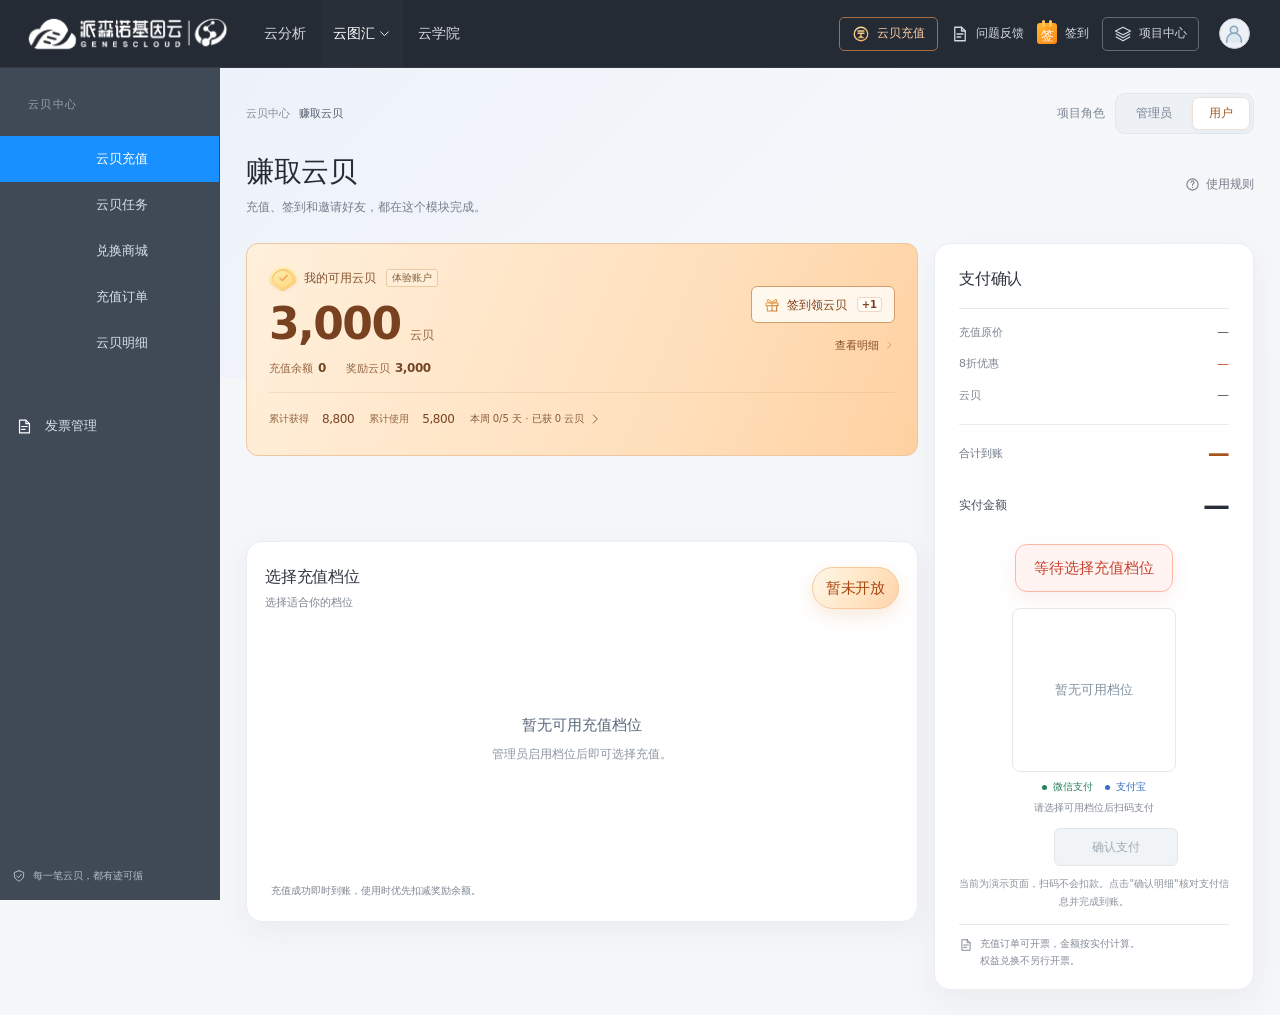
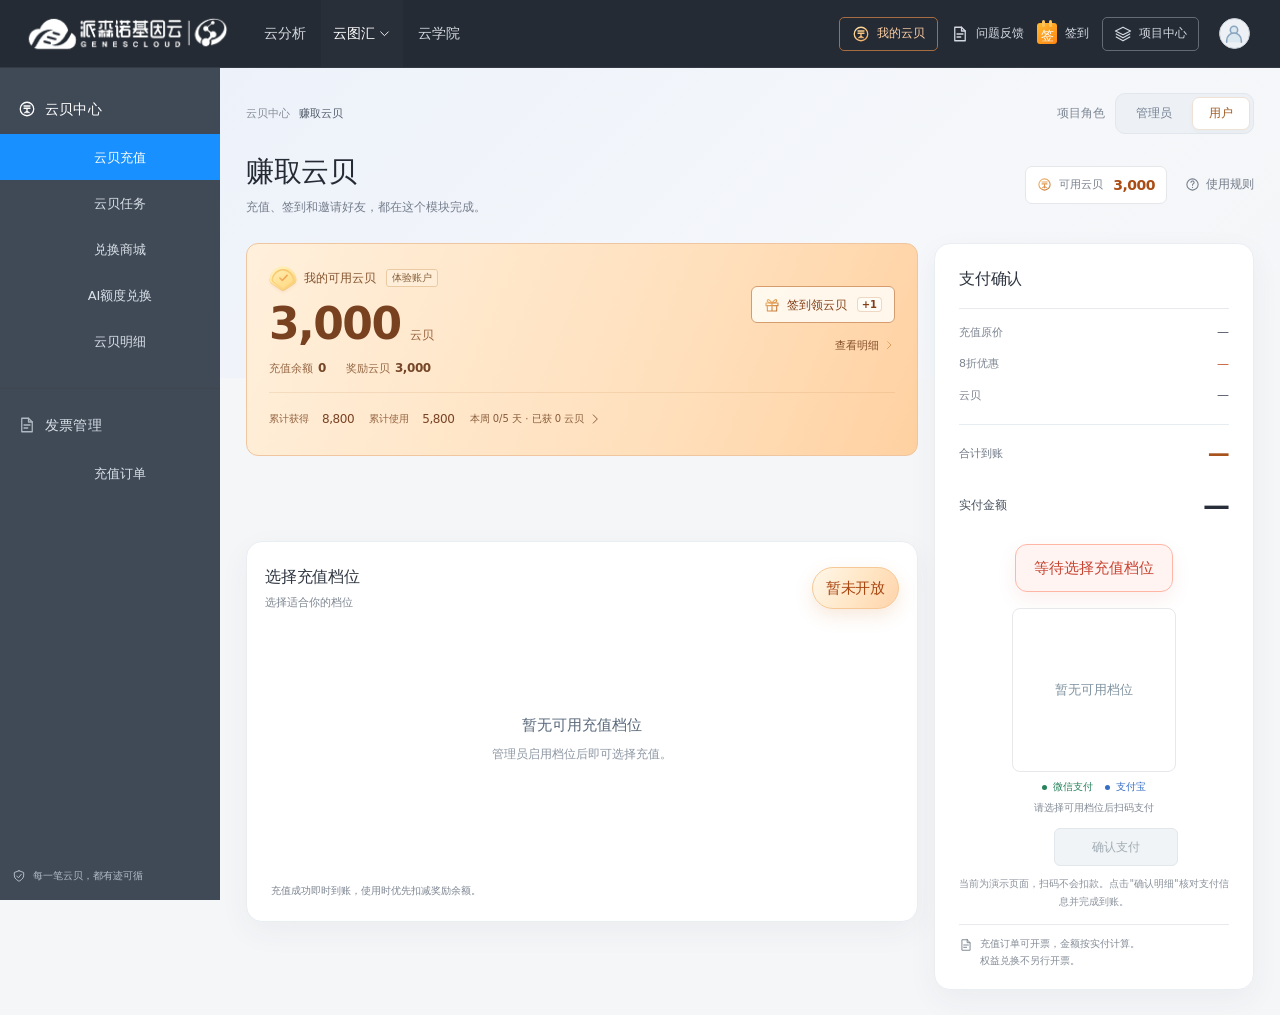
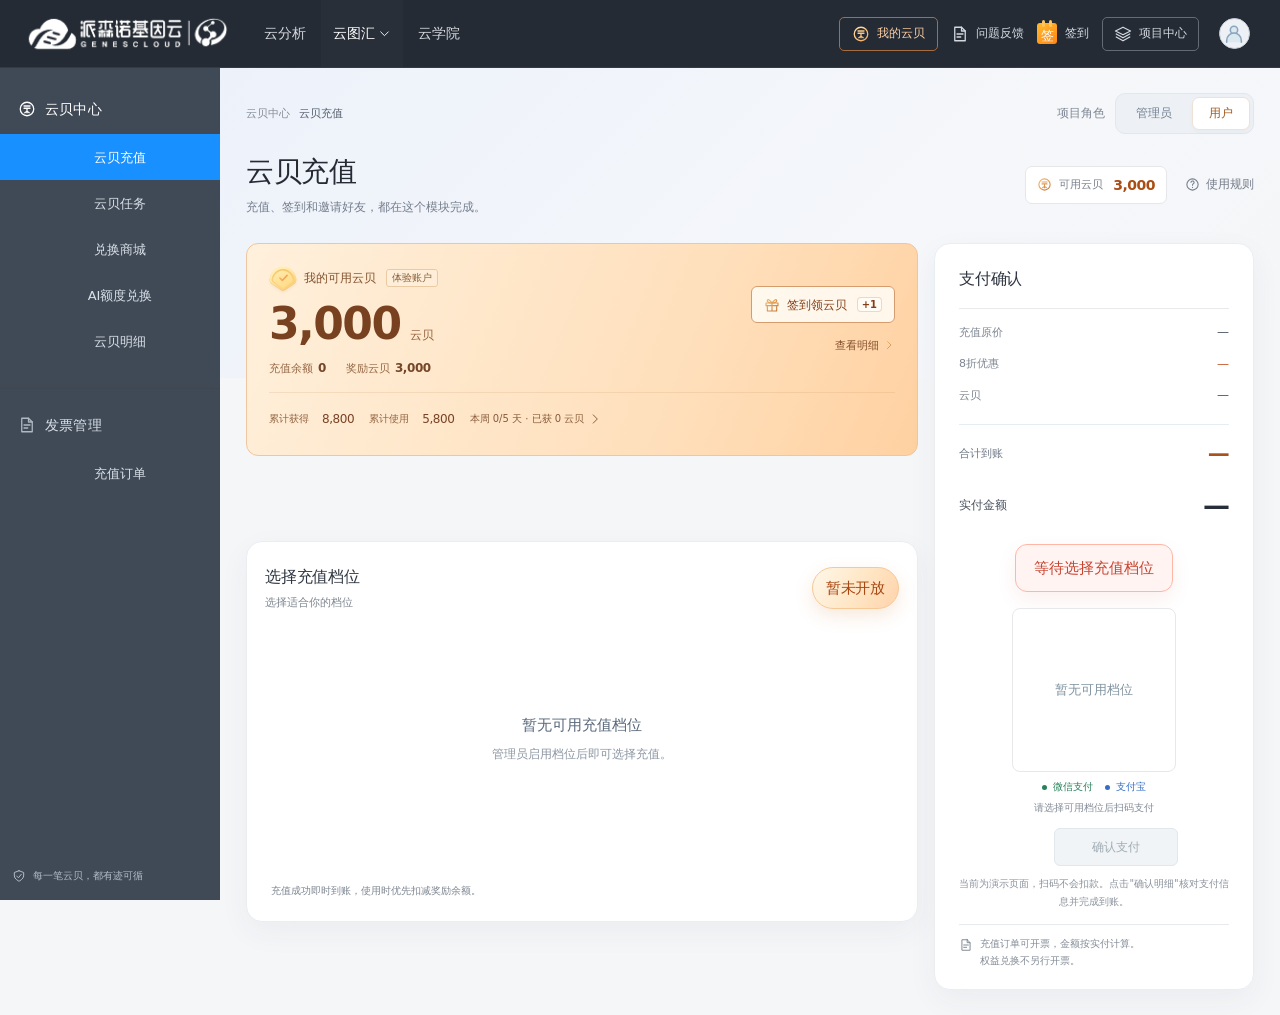
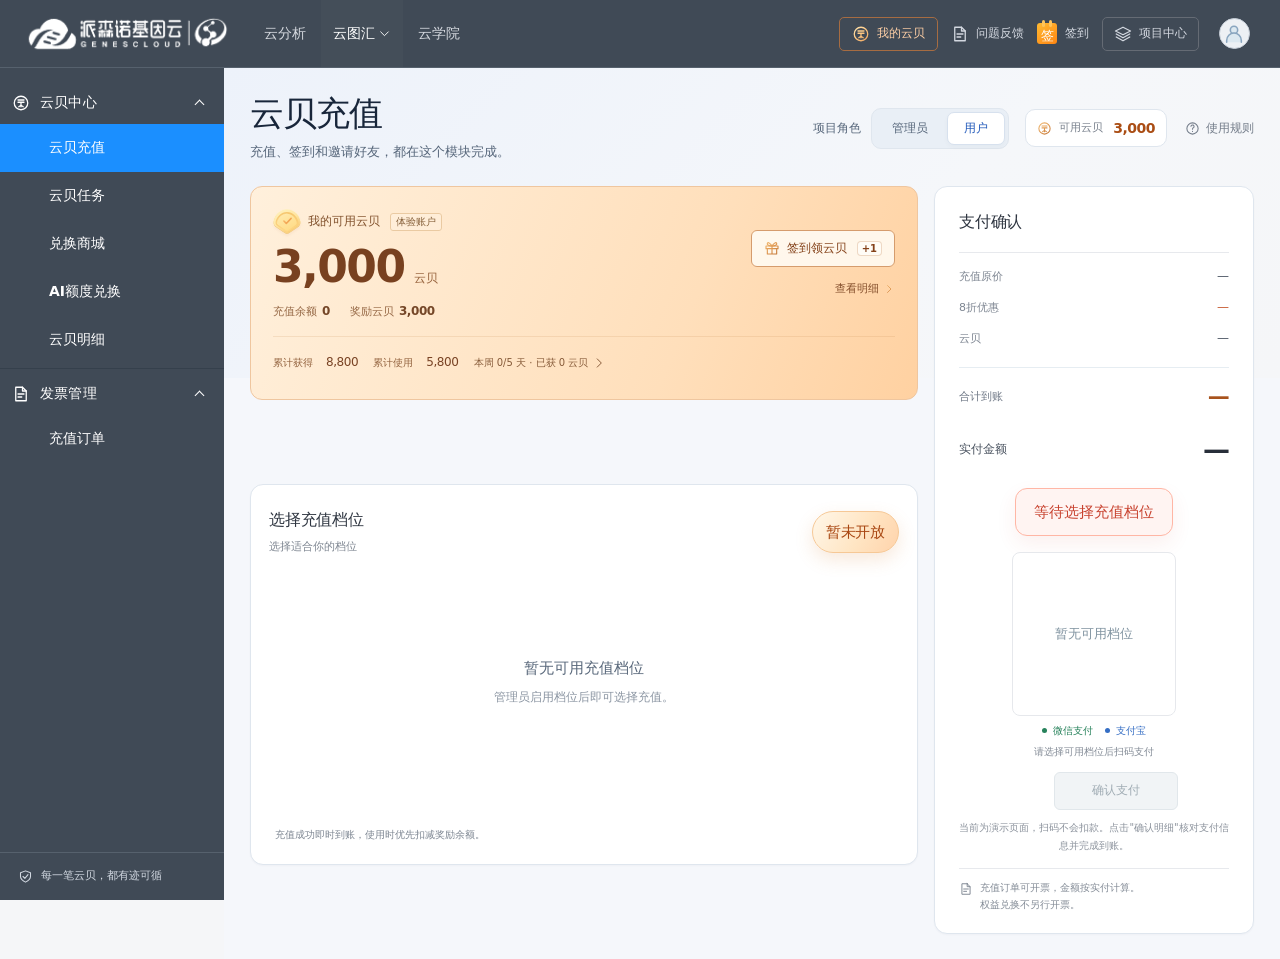
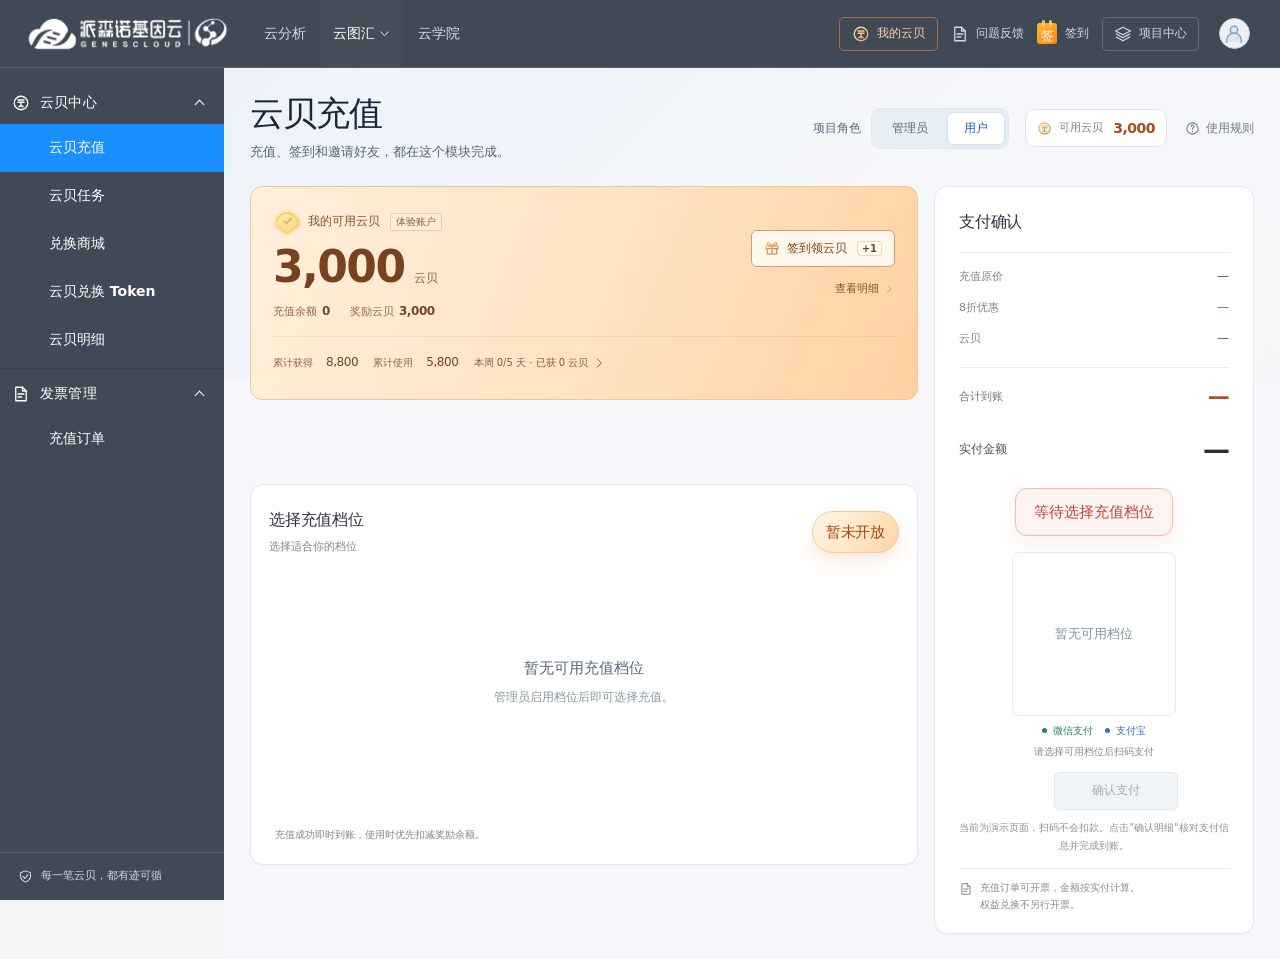
